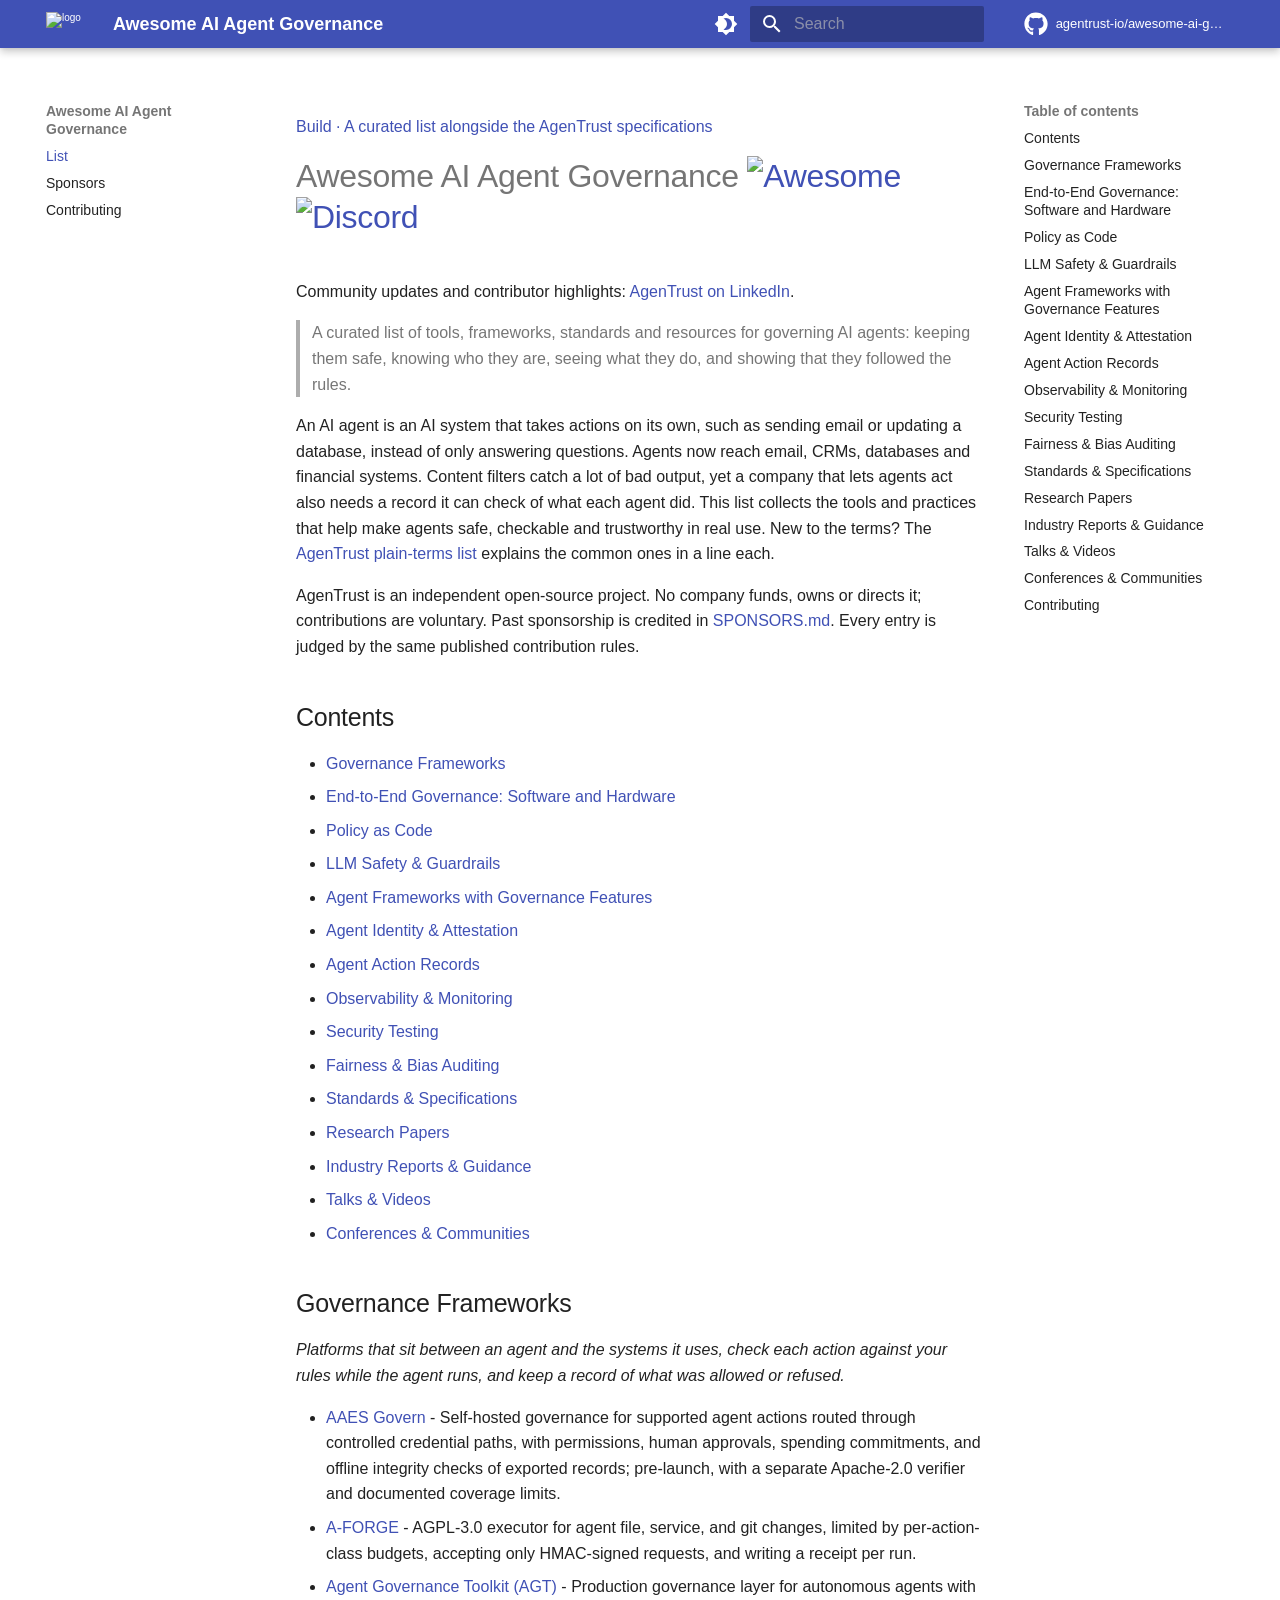
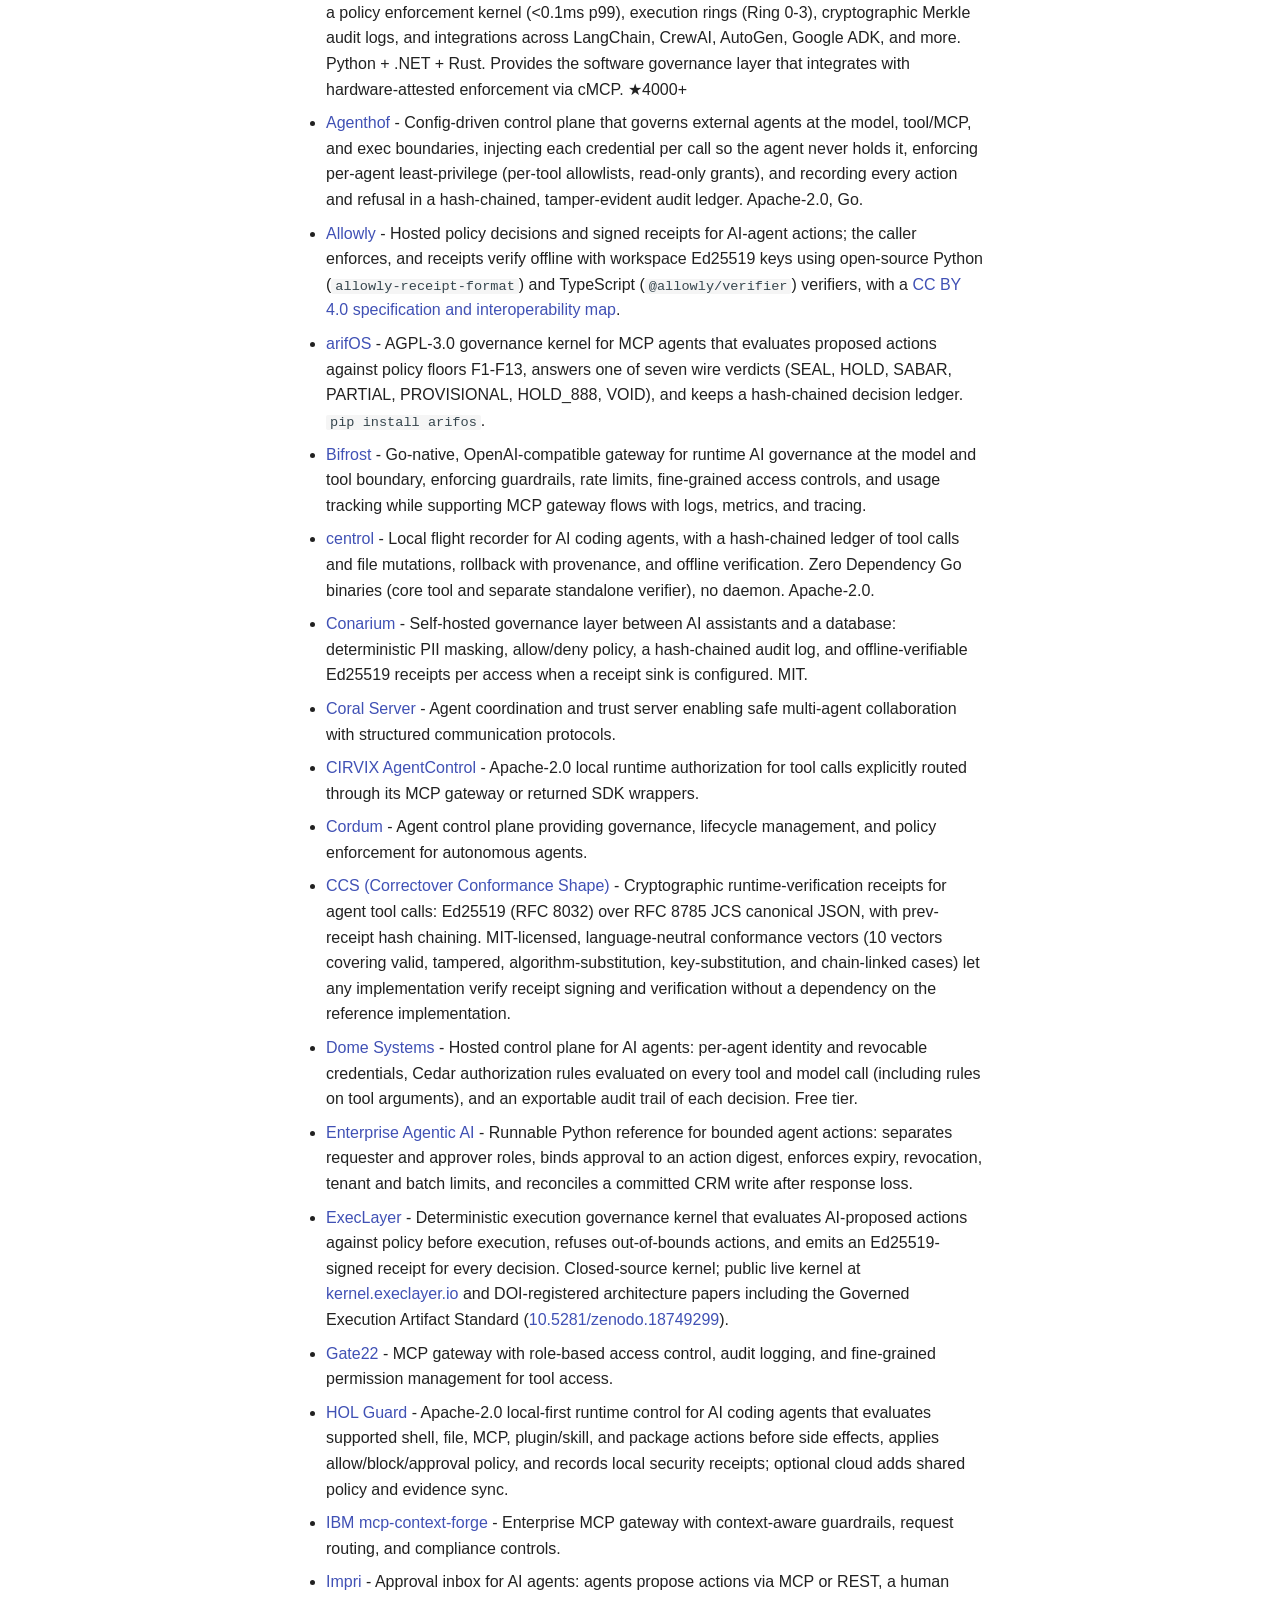
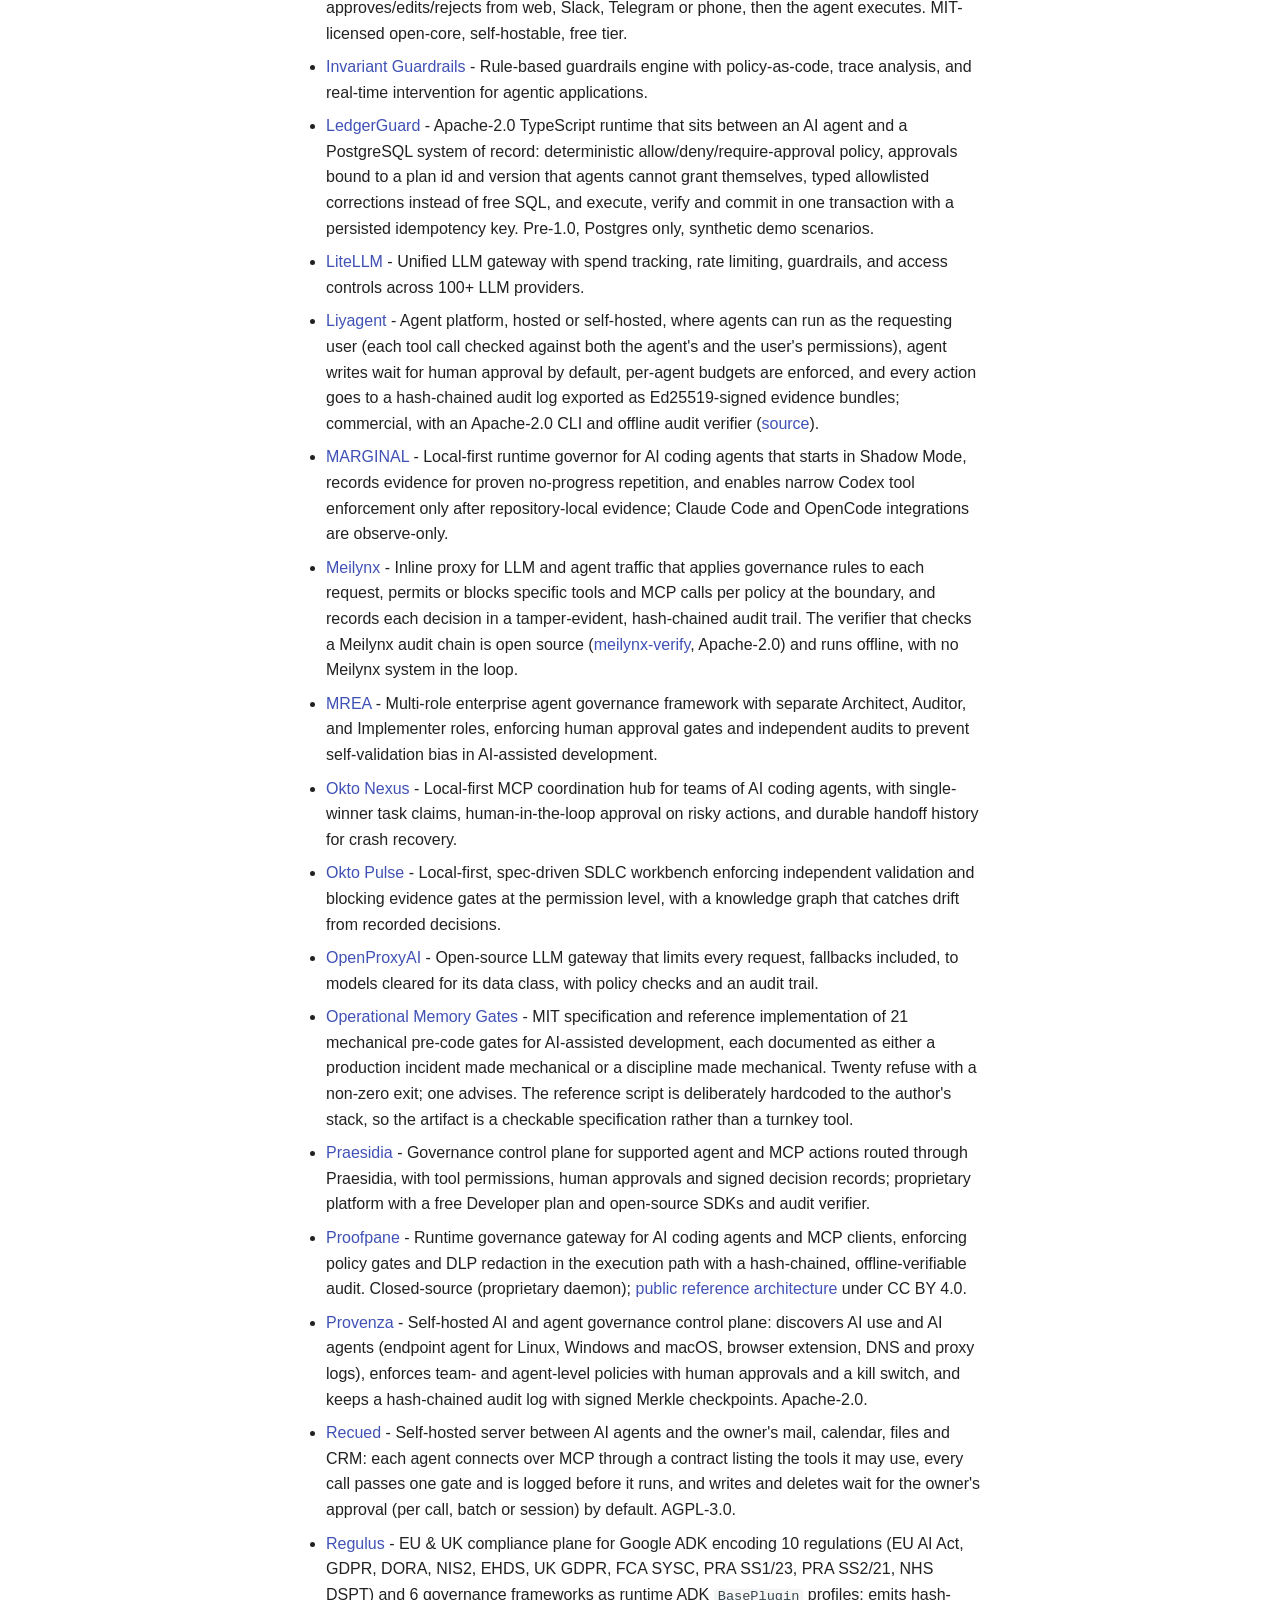
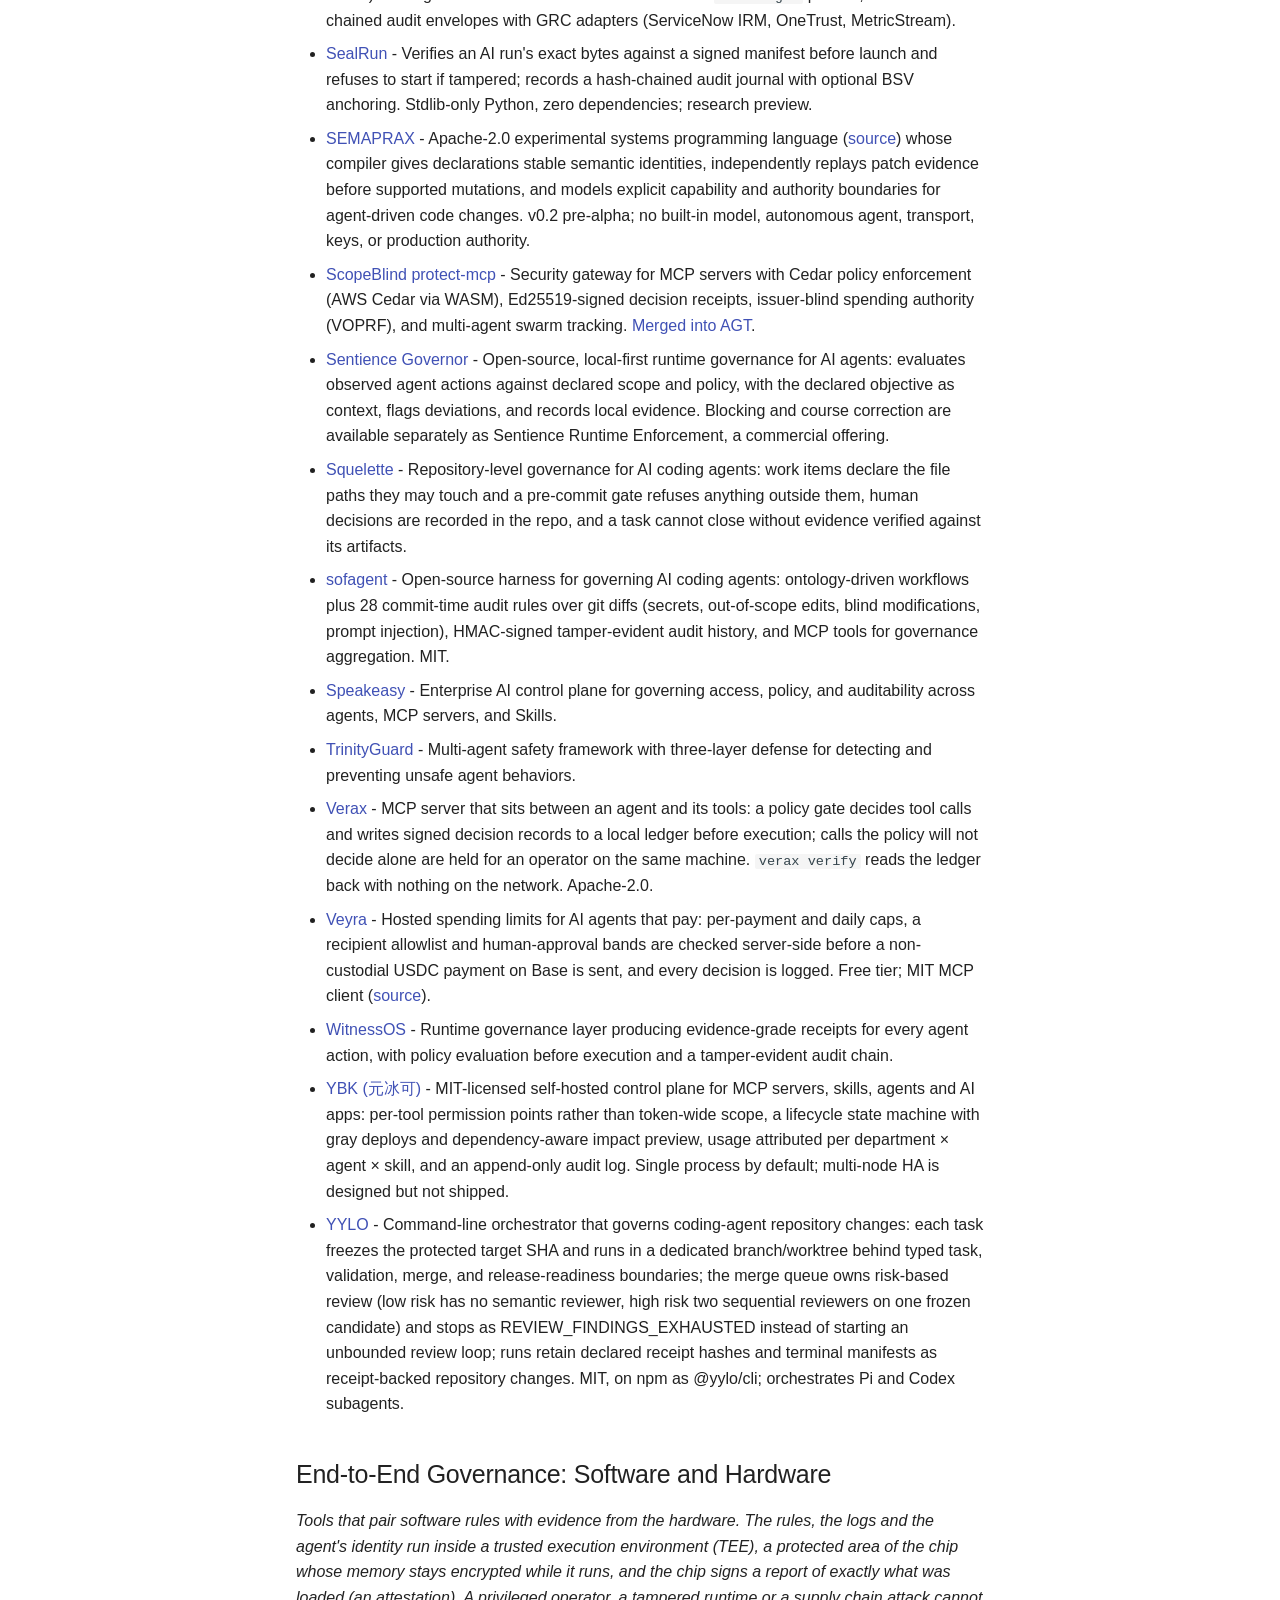
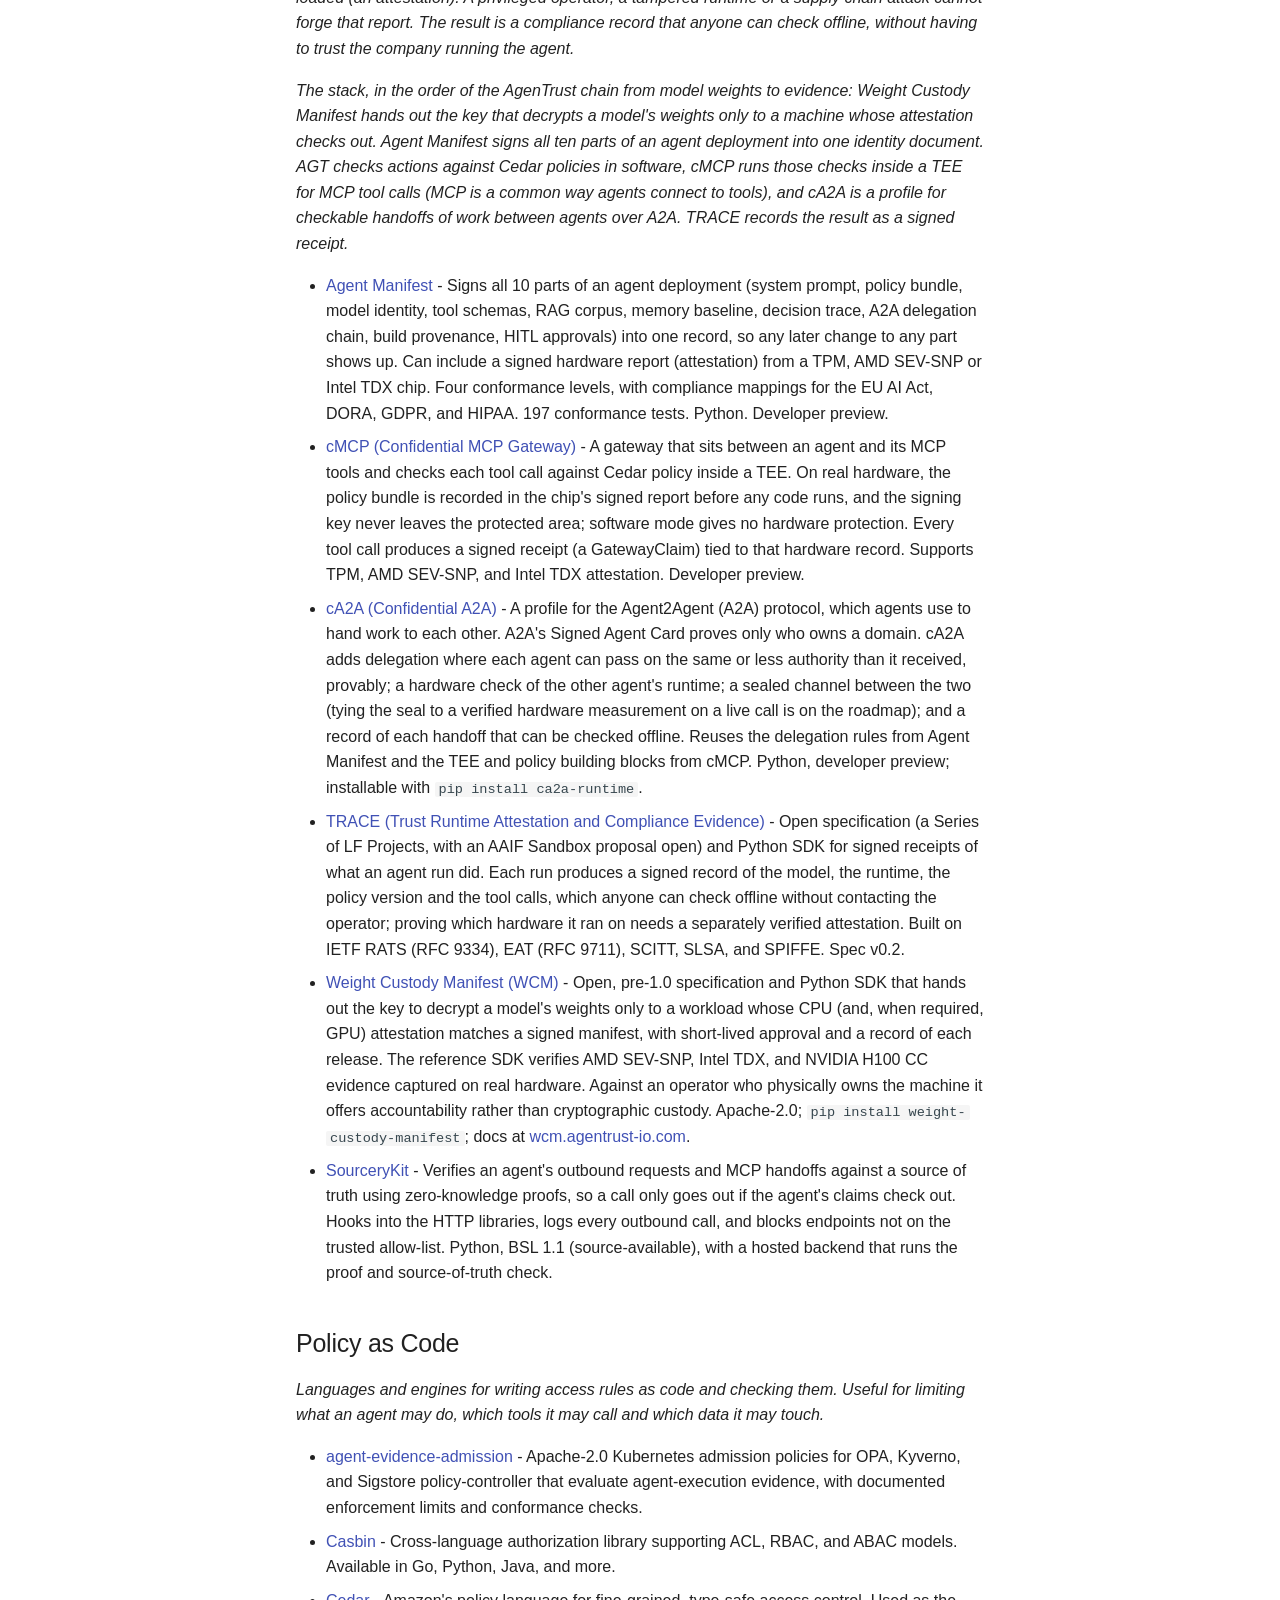
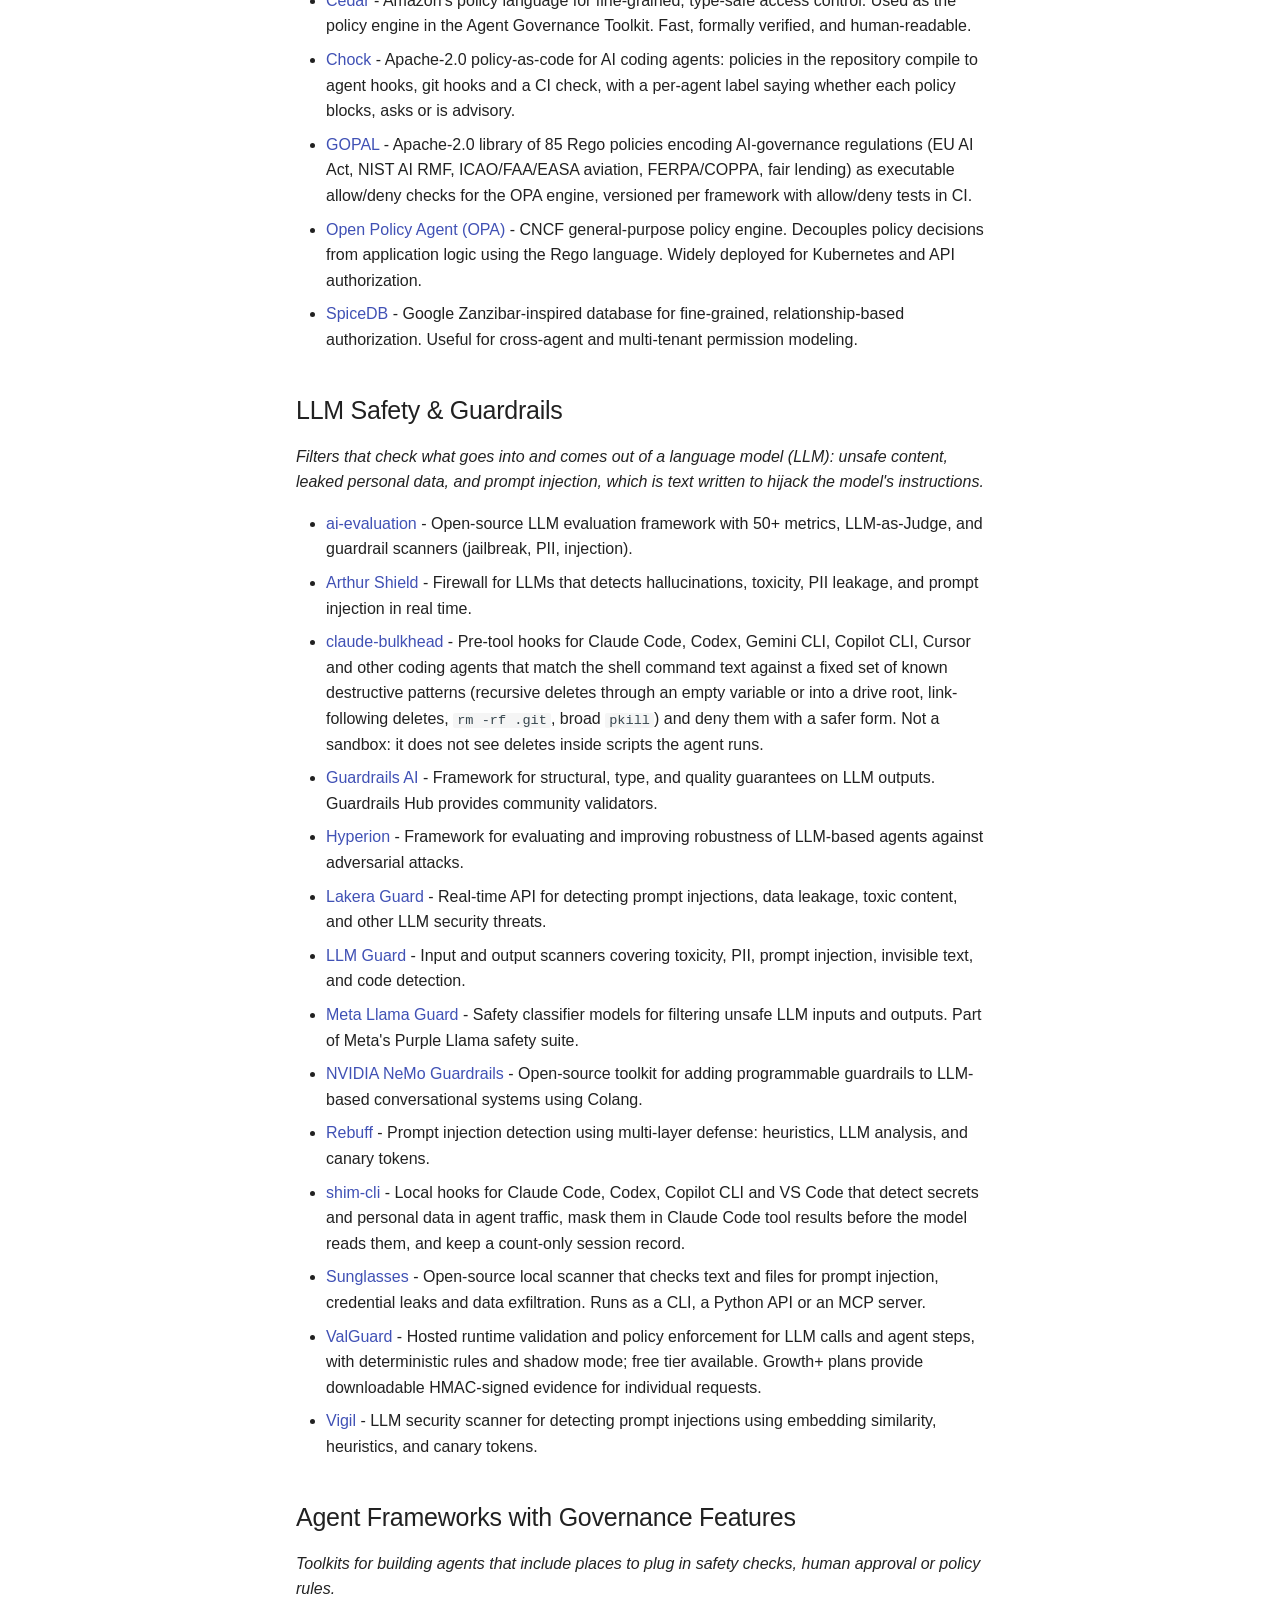
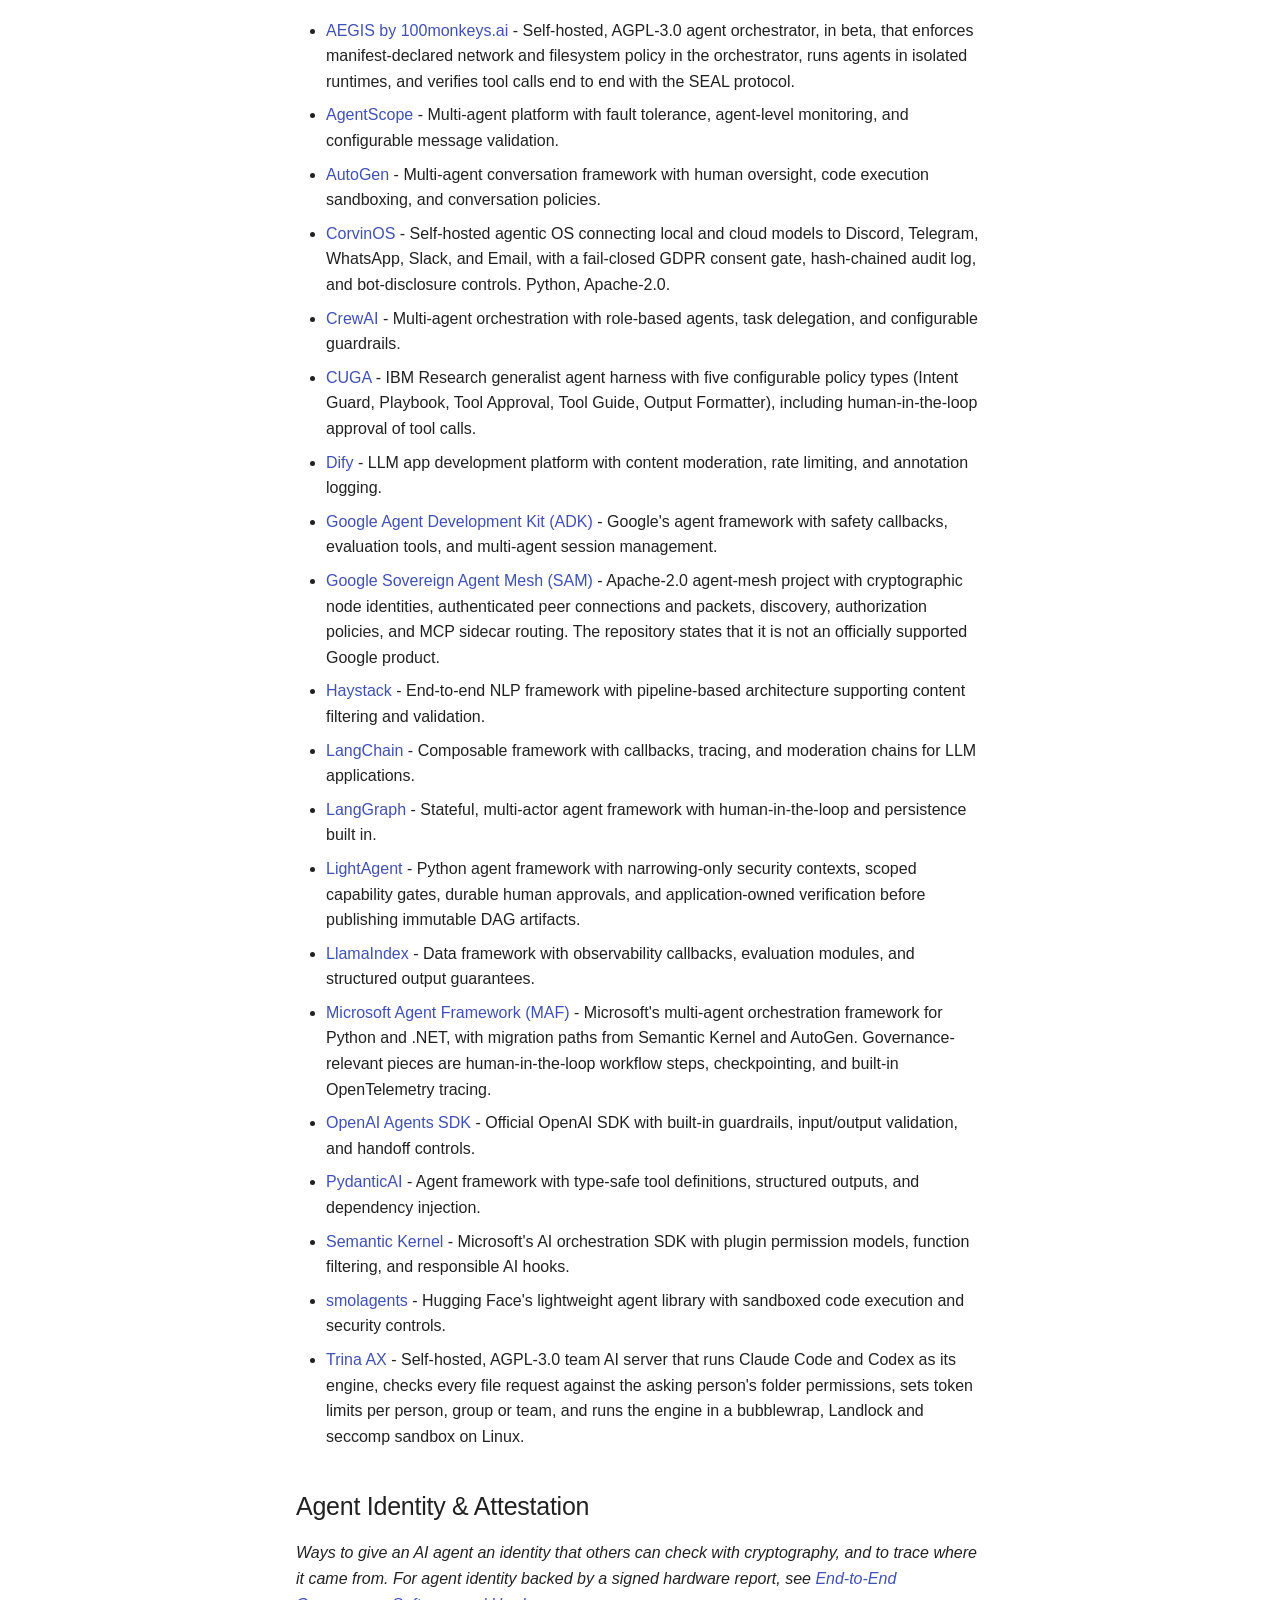
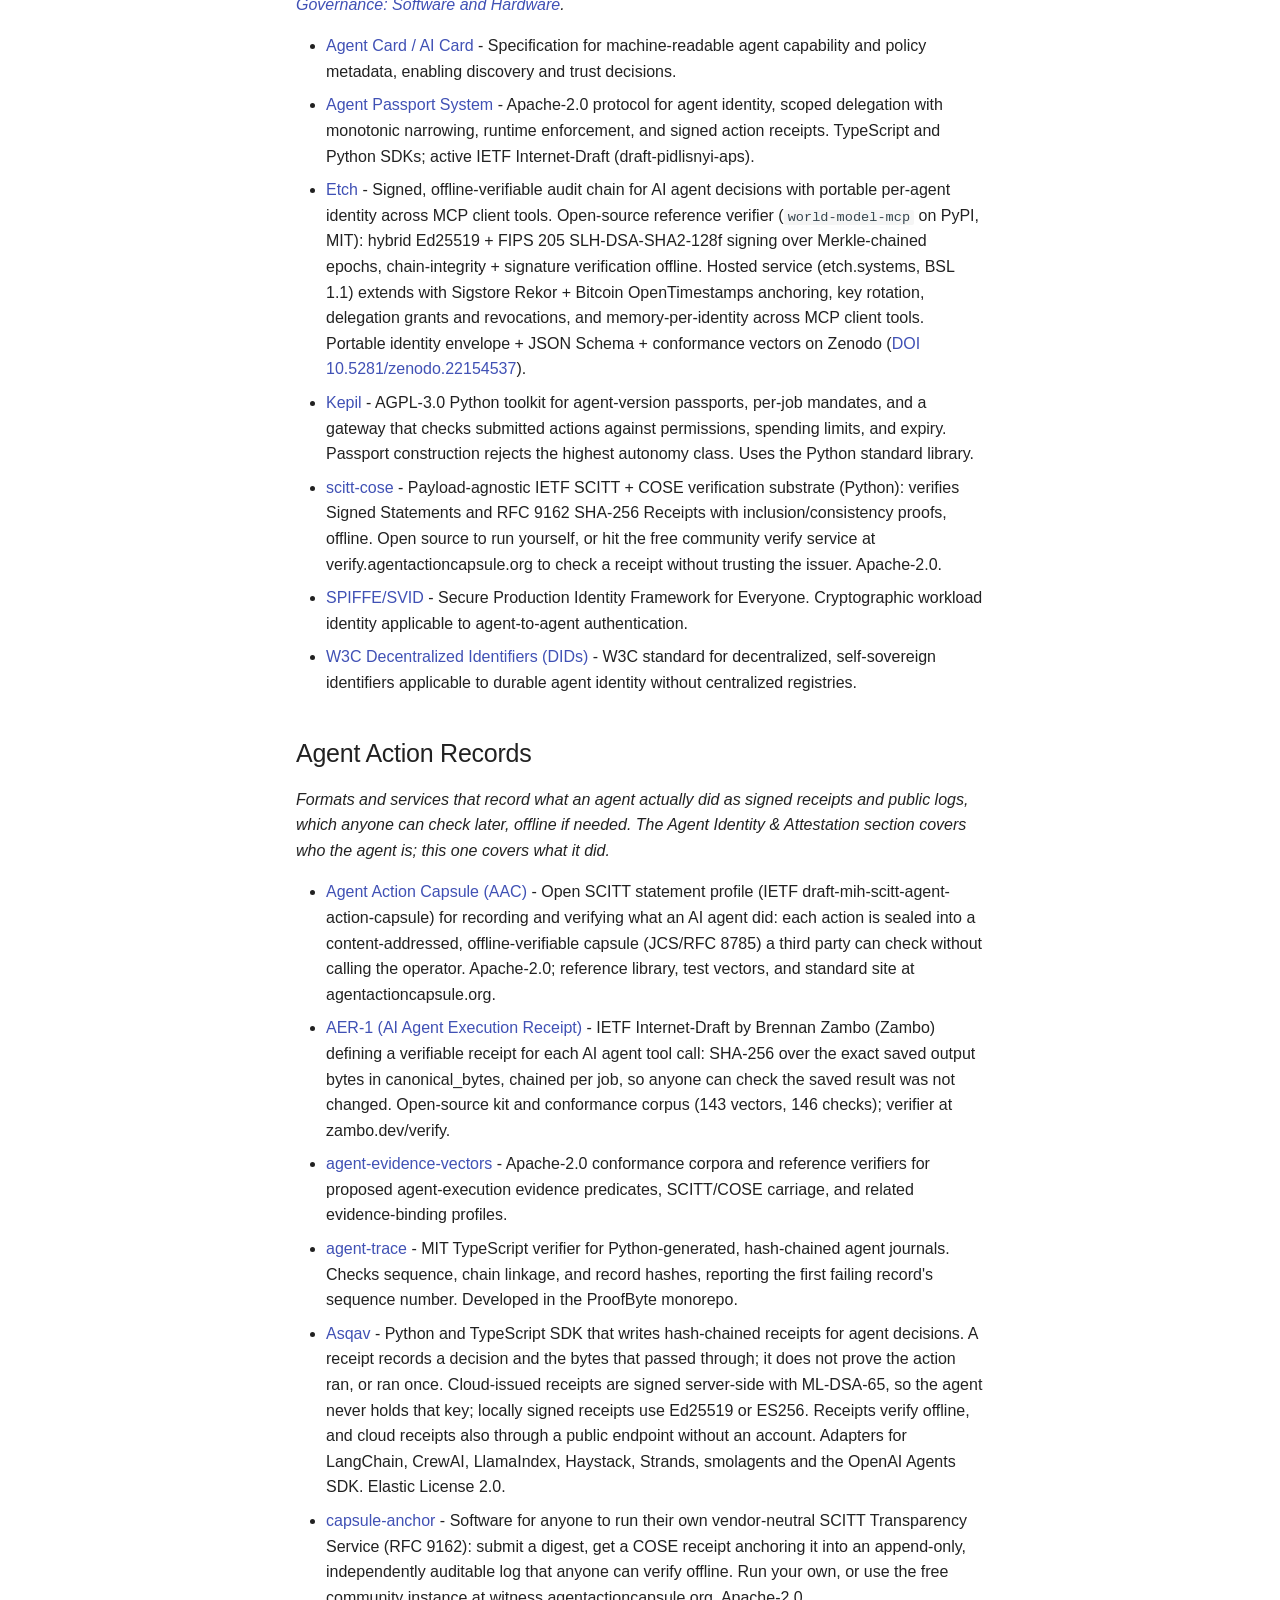
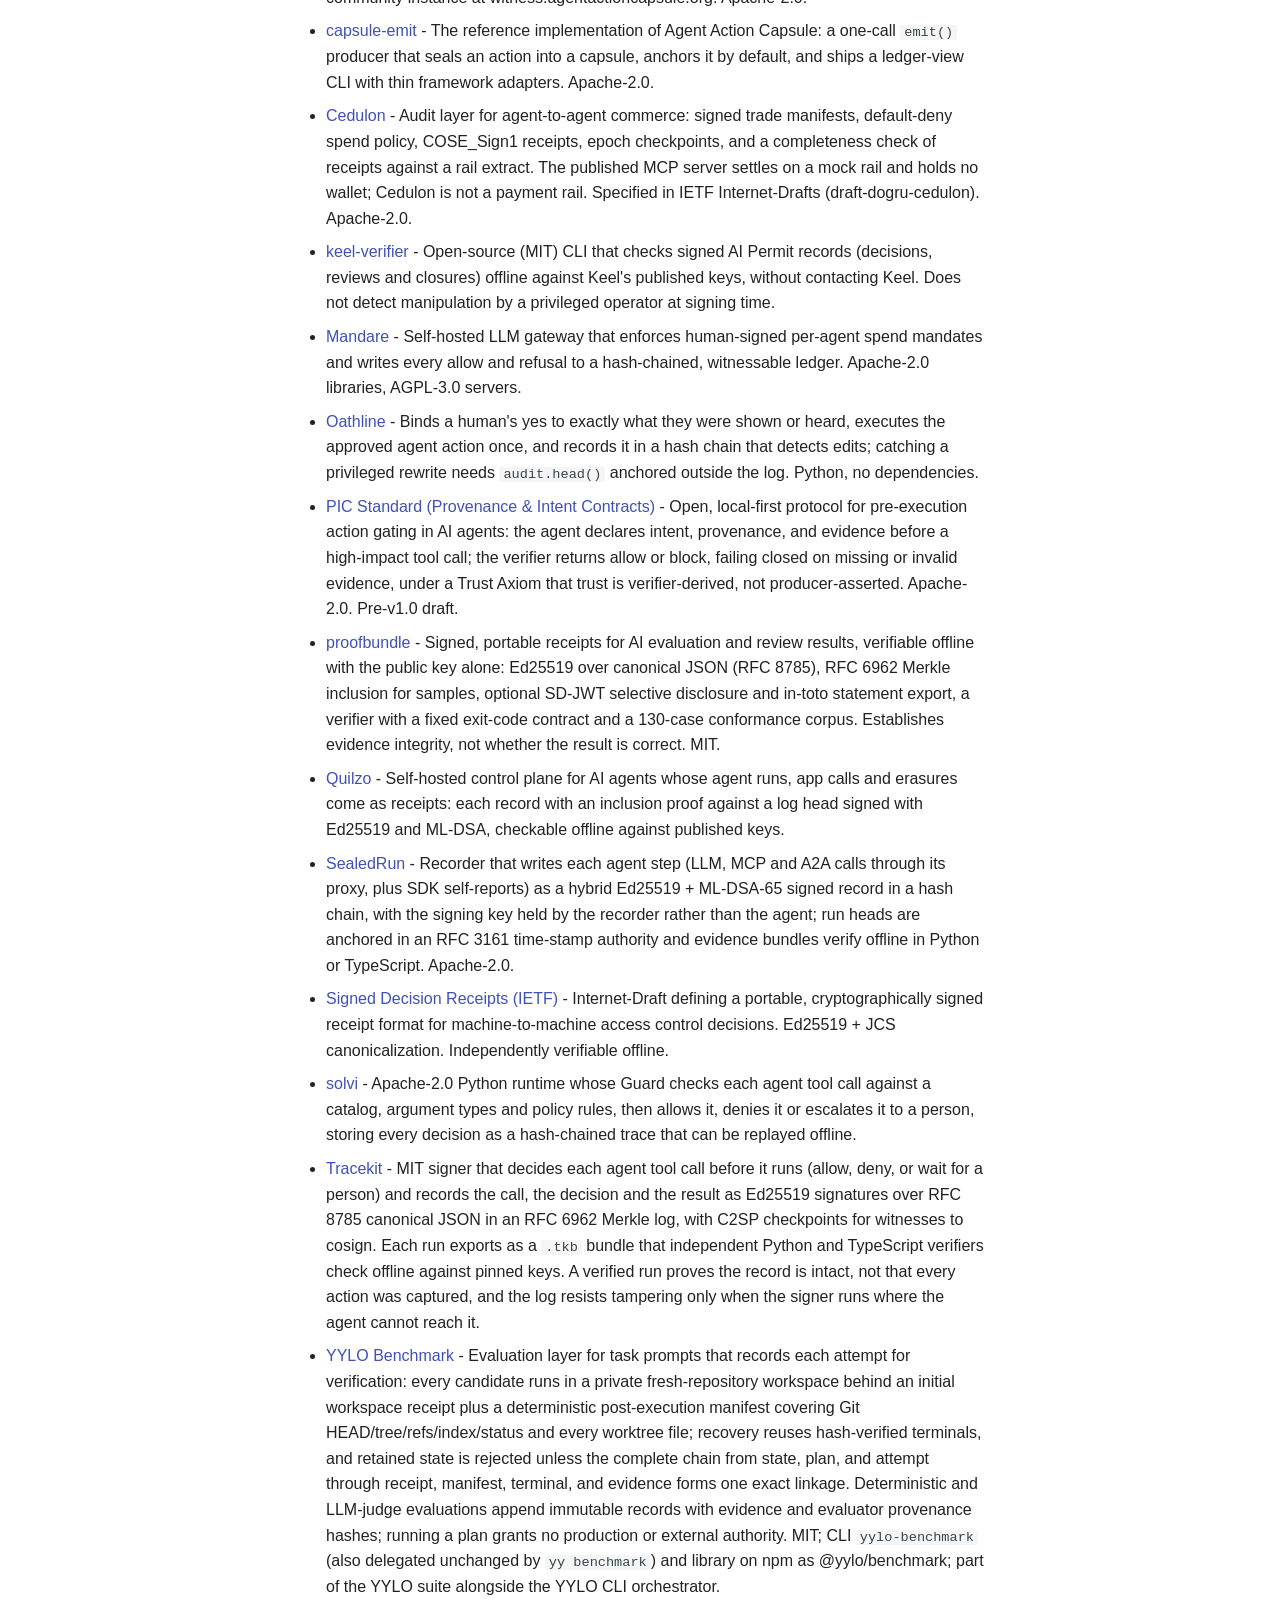
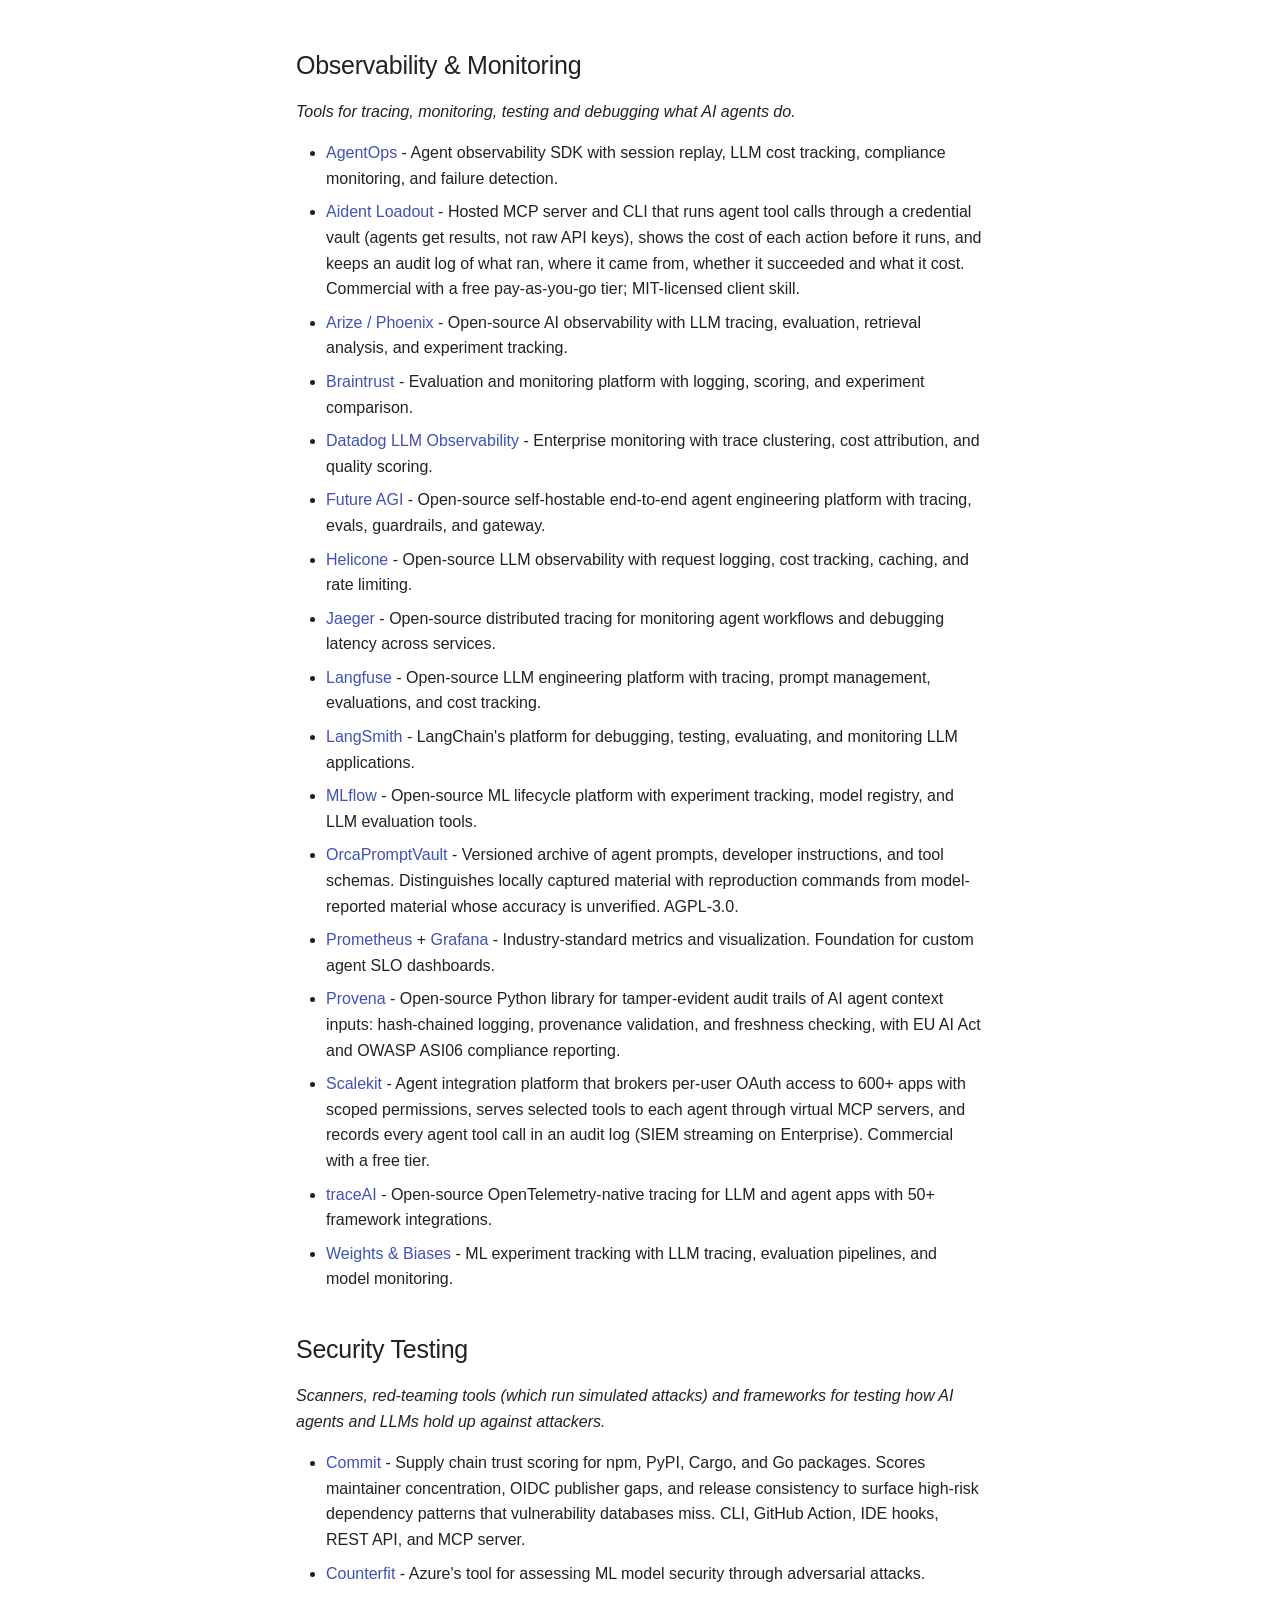
==== index.html @ ba8a417e "Deployed b0ea8aa with MkDocs version: 1.6.1" ====
<!doctype html><html lang=en class=no-js> <head><meta charset=utf-8><meta name=viewport content="width=device-width,initial-scale=1"><meta name=description content="A curated list of tools, frameworks, standards, and resources for governing autonomous AI agents"><link href=https://governance.agentrust-io.com/ rel=canonical><link href=SPONSORS/ rel=next><link rel=icon href=docs/assets/icon.svg><meta name=generator content="mkdocs-1.6.1, mkdocs-material-9.8.2"><title>Awesome AI Agent Governance</title><link rel=stylesheet href=assets/stylesheets/main.57a0d79d.min.css><link rel=stylesheet href=assets/stylesheets/palette.fb2fffe2.min.css><link rel=stylesheet href="https://agentrust-io.com/design-system.css?v=22"><script>__md_scope=new URL(".",location),__md_hash=e=>[...e].reduce(((e,_)=>(e<<5)-e+_.charCodeAt(0)),0),__md_get=(e,_=localStorage,t=__md_scope)=>JSON.parse(_.getItem(t.pathname+"."+e)),__md_set=(e,_,t=localStorage,a=__md_scope)=>{try{t.setItem(a.pathname+"."+e,JSON.stringify(_))}catch(e){}}</script><meta property=og:type content=website><meta property=og:site_name content=AgenTrust><meta property=og:title content="Awesome AI Agent Governance"><meta property=og:description content="A curated list of tools, frameworks, standards, and resources for governing autonomous AI agents"><meta content=https://governance.agentrust-io.com/ property=og:url><meta property=og:image content=https://governance.agentrust-io.com/docs/assets/og.png><meta property=og:image:width content=1200><meta property=og:image:height content=630><meta property=og:image:alt content="Awesome AI Agent Governance: a curated list"><meta property=og:locale content=en_US><meta name=twitter:card content=summary_large_image><meta name=twitter:title content="Awesome AI Agent Governance"><meta name=twitter:description content="A curated list of tools, frameworks, standards, and resources for governing autonomous AI agents"><meta name=twitter:image content=https://governance.agentrust-io.com/docs/assets/og.png><script type=application/ld+json>
  {
    "@context": "https://schema.org",
    "@graph": [
      {
        "@type": "Organization",
        "@id": "https://agentrust-io.com/#organization",
        "name": "AgenTrust",
        "url": "https://agentrust-io.com/",
        "sameAs": [
          "https://github.com/agentrust-io",
          "https://trace.agentrust-io.com",
          "https://manifest.agentrust-io.com",
          "https://cmcp.agentrust-io.com",
          "https://ca2a.agentrust-io.com",
          "https://wcm.agentrust-io.com",
          "https://tests.agentrust-io.com",
          "https://governance.agentrust-io.com"
        ]
      },
      {
        "@type": "WebSite",
        "@id": "https://governance.agentrust-io.com/#website",
        "name": "Awesome AI Agent Governance",
        "url": "https://governance.agentrust-io.com/",
        "publisher": { "@id": "https://agentrust-io.com/#organization" }
      },
      {"@type": "CollectionPage",
        "@id": "https://governance.agentrust-io.com/#page",
        "url": "https://governance.agentrust-io.com/",
        "name": "Awesome AI Agent Governance",
        "headline": "Awesome AI Agent Governance",
        "description": "A curated list of tools, frameworks, standards, and resources for governing autonomous AI agents",
        "inLanguage": "en",
        "isPartOf": { "@id": "https://governance.agentrust-io.com/#website" },
        "publisher": { "@id": "https://agentrust-io.com/#organization" }
      }
    ]
  }
  </script></head> <body dir=ltr data-md-color-scheme=default data-md-color-primary=custom data-md-color-accent=custom> <input class=md-toggle data-md-toggle=drawer type=checkbox id=__drawer autocomplete=off> <input class=md-toggle data-md-toggle=search type=checkbox id=__search autocomplete=off> <label class=md-overlay for=__drawer></label> <div data-md-component=skip> <a href=#awesome-ai-agent-governance class=md-skip> Skip to content </a> </div> <div data-md-component=announce> </div> <header class="md-header md-header--shadow" data-md-component=header> <nav class="md-header__inner md-grid" aria-label=Header> <a href=. title="Awesome AI Agent Governance" class="md-header__button md-logo" aria-label="Awesome AI Agent Governance" data-md-component=logo> <img src=docs/assets/icon.svg alt=logo> </a> <label class="md-header__button md-icon" for=__drawer> <svg xmlns=http://www.w3.org/2000/svg viewbox="0 0 24 24"><path d="M3 6h18v2H3zm0 5h18v2H3zm0 5h18v2H3z"/></svg> </label> <div class=md-header__title data-md-component=header-title> <div class=md-header__ellipsis> <div class=md-header__topic> <span class=md-ellipsis> Awesome AI Agent Governance </span> </div> <div class=md-header__topic data-md-component=header-topic> <span class=md-ellipsis> List </span> </div> </div> </div> <form class=md-header__option data-md-component=palette> <input class=md-option data-md-color-media data-md-color-scheme=default data-md-color-primary=custom data-md-color-accent=custom aria-label="Switch to dark mode" type=radio name=__palette id=__palette_0> <label class="md-header__button md-icon" title="Switch to dark mode" for=__palette_1 hidden> <svg xmlns=http://www.w3.org/2000/svg viewbox="0 0 24 24"><path d="M12 18c-.89 0-1.74-.2-2.5-.55C11.56 16.5 13 14.42 13 12s-1.44-4.5-3.5-5.45C10.26 6.2 11.11 6 12 6a6 6 0 0 1 6 6 6 6 0 0 1-6 6m8-9.31V4h-4.69L12 .69 8.69 4H4v4.69L.69 12 4 15.31V20h4.69L12 23.31 15.31 20H20v-4.69L23.31 12z"/></svg> </label> <input class=md-option data-md-color-media data-md-color-scheme=slate data-md-color-primary=custom data-md-color-accent=custom aria-label="Switch to light mode" type=radio name=__palette id=__palette_1> <label class="md-header__button md-icon" title="Switch to light mode" for=__palette_0 hidden> <svg xmlns=http://www.w3.org/2000/svg viewbox="0 0 24 24"><path d="M12 8a4 4 0 0 0-4 4 4 4 0 0 0 4 4 4 4 0 0 0 4-4 4 4 0 0 0-4-4m0 10a6 6 0 0 1-6-6 6 6 0 0 1 6-6 6 6 0 0 1 6 6 6 6 0 0 1-6 6m8-9.31V4h-4.69L12 .69 8.69 4H4v4.69L.69 12 4 15.31V20h4.69L12 23.31 15.31 20H20v-4.69L23.31 12z"/></svg> </label> </form> <script>var palette=__md_get("__palette");if(palette&&palette.color){if("(prefers-color-scheme)"===palette.color.media){var media=matchMedia("(prefers-color-scheme: light)"),input=document.querySelector(media.matches?"[data-md-color-media='(prefers-color-scheme: light)']":"[data-md-color-media='(prefers-color-scheme: dark)']");palette.color.media=input.getAttribute("data-md-color-media"),palette.color.scheme=input.getAttribute("data-md-color-scheme"),palette.color.primary=input.getAttribute("data-md-color-primary"),palette.color.accent=input.getAttribute("data-md-color-accent")}for(var[key,value]of Object.entries(palette.color))document.body.setAttribute("data-md-color-"+key,value)}</script> <label class="md-header__button md-icon" for=__search> <svg xmlns=http://www.w3.org/2000/svg viewbox="0 0 24 24"><path d="M9.5 3A6.5 6.5 0 0 1 16 9.5c0 1.61-.59 3.09-1.56 4.23l.27.27h.79l5 5-1.5 1.5-5-5v-.79l-.27-.27A6.52 6.52 0 0 1 9.5 16 6.5 6.5 0 0 1 3 9.5 6.5 6.5 0 0 1 9.5 3m0 2C7 5 5 7 5 9.5S7 14 9.5 14 14 12 14 9.5 12 5 9.5 5"/></svg> </label> <div class=md-search data-md-component=search role=dialog> <label class=md-search__overlay for=__search></label> <div class=md-search__inner role=search> <form class=md-search__form name=search> <input type=text class=md-search__input name=query aria-label=Search placeholder=Search autocapitalize=off autocorrect=off autocomplete=off spellcheck=false data-md-component=search-query required> <label class="md-search__icon md-icon" for=__search> <svg xmlns=http://www.w3.org/2000/svg viewbox="0 0 24 24"><path d="M9.5 3A6.5 6.5 0 0 1 16 9.5c0 1.61-.59 3.09-1.56 4.23l.27.27h.79l5 5-1.5 1.5-5-5v-.79l-.27-.27A6.52 6.52 0 0 1 9.5 16 6.5 6.5 0 0 1 3 9.5 6.5 6.5 0 0 1 9.5 3m0 2C7 5 5 7 5 9.5S7 14 9.5 14 14 12 14 9.5 12 5 9.5 5"/></svg> <svg xmlns=http://www.w3.org/2000/svg viewbox="0 0 24 24"><path d="M20 11v2H8l5.5 5.5-1.42 1.42L4.16 12l7.92-7.92L13.5 5.5 8 11z"/></svg> </label> <nav class=md-search__options aria-label=Search> <button type=reset class="md-search__icon md-icon" title=Clear aria-label=Clear tabindex=-1> <svg xmlns=http://www.w3.org/2000/svg viewbox="0 0 24 24"><path d="M19 6.41 17.59 5 12 10.59 6.41 5 5 6.41 10.59 12 5 17.59 6.41 19 12 13.41 17.59 19 19 17.59 13.41 12z"/></svg> </button> </nav> <div class=md-search__suggest data-md-component=search-suggest></div> </form> <div class=md-search__output> <div class=md-search__scrollwrap tabindex=0 data-md-scrollfix> <div class=md-search-result data-md-component=search-result> <div class=md-search-result__meta> Initializing search </div> <ol class=md-search-result__list role=presentation></ol> </div> </div> </div> </div> </div> <div class=md-header__source> <a href=https://github.com/agentrust-io/awesome-ai-governance title="Go to repository" class=md-source data-md-component=source> <div class="md-source__icon md-icon"> <svg xmlns=http://www.w3.org/2000/svg viewbox="0 0 512 512"><!-- Font Awesome Free 7.1.0 by @fontawesome - https://fontawesome.com License - https://fontawesome.com/license/free (Icons: CC BY 4.0, Fonts: SIL OFL 1.1, Code: MIT License) Copyright 2025 Fonticons, Inc.--><path d="M173.9 397.4c0 2-2.3 3.6-5.2 3.6-3.3.3-5.6-1.3-5.6-3.6 0-2 2.3-3.6 5.2-3.6 3-.3 5.6 1.3 5.6 3.6m-31.1-4.5c-.7 2 1.3 4.3 4.3 4.9 2.6 1 5.6 0 6.2-2s-1.3-4.3-4.3-5.2c-2.6-.7-5.5.3-6.2 2.3m44.2-1.7c-2.9.7-4.9 2.6-4.6 4.9.3 2 2.9 3.3 5.9 2.6 2.9-.7 4.9-2.6 4.6-4.6-.3-1.9-3-3.2-5.9-2.9M252.8 8C114.1 8 8 113.3 8 252c0 110.9 69.8 205.8 169.5 239.2 12.8 2.3 17.3-5.6 17.3-12.1 0-6.2-.3-40.4-.3-61.4 0 0-70 15-84.7-29.8 0 0-11.4-29.1-27.8-36.6 0 0-22.9-15.7 1.6-15.4 0 0 24.9 2 38.6 25.8 21.9 38.6 58.6 27.5 72.9 20.9 2.3-16 8.8-27.1 16-33.7-55.9-6.2-112.3-14.3-112.3-110.5 0-27.5 7.6-41.3 23.6-58.9-2.6-6.5-11.1-33.3 2.6-67.9 20.9-6.5 69 27 69 27 20-5.6 41.5-8.5 62.8-8.5s42.8 2.9 62.8 8.5c0 0 48.1-33.6 69-27 13.7 34.7 5.2 61.4 2.6 67.9 16 17.7 25.8 31.5 25.8 58.9 0 96.5-58.9 104.2-114.8 110.5 9.2 7.9 17 22.9 17 46.4 0 33.7-.3 75.4-.3 83.6 0 6.5 4.6 14.4 17.3 12.1C436.2 457.8 504 362.9 504 252 504 113.3 391.5 8 252.8 8M105.2 352.9c-1.3 1-1 3.3.7 5.2 1.6 1.6 3.9 2.3 5.2 1 1.3-1 1-3.3-.7-5.2-1.6-1.6-3.9-2.3-5.2-1m-10.8-8.1c-.7 1.3.3 2.9 2.3 3.9 1.6 1 3.6.7 4.3-.7.7-1.3-.3-2.9-2.3-3.9-2-.6-3.6-.3-4.3.7m32.4 35.6c-1.6 1.3-1 4.3 1.3 6.2 2.3 2.3 5.2 2.6 6.5 1 1.3-1.3.7-4.3-1.3-6.2-2.2-2.3-5.2-2.6-6.5-1m-11.4-14.7c-1.6 1-1.6 3.6 0 5.9s4.3 3.3 5.6 2.3c1.6-1.3 1.6-3.9 0-6.2-1.4-2.3-4-3.3-5.6-2"/></svg> </div> <div class=md-source__repository> agentrust-io/awesome-ai-governance </div> </a> </div> </nav> </header> <div class=md-container data-md-component=container> <main class=md-main data-md-component=main> <div class="md-main__inner md-grid"> <div class="md-sidebar md-sidebar--primary" data-md-component=sidebar data-md-type=navigation> <div class=md-sidebar__scrollwrap> <div class=md-sidebar__inner> <nav class="md-nav md-nav--primary" aria-label=Navigation data-md-level=0> <label class=md-nav__title for=__drawer> <a href=. title="Awesome AI Agent Governance" class="md-nav__button md-logo" aria-label="Awesome AI Agent Governance" data-md-component=logo> <img src=docs/assets/icon.svg alt=logo> </a> Awesome AI Agent Governance </label> <div class=md-nav__source> <a href=https://github.com/agentrust-io/awesome-ai-governance title="Go to repository" class=md-source data-md-component=source> <div class="md-source__icon md-icon"> <svg xmlns=http://www.w3.org/2000/svg viewbox="0 0 512 512"><!-- Font Awesome Free 7.1.0 by @fontawesome - https://fontawesome.com License - https://fontawesome.com/license/free (Icons: CC BY 4.0, Fonts: SIL OFL 1.1, Code: MIT License) Copyright 2025 Fonticons, Inc.--><path d="M173.9 397.4c0 2-2.3 3.6-5.2 3.6-3.3.3-5.6-1.3-5.6-3.6 0-2 2.3-3.6 5.2-3.6 3-.3 5.6 1.3 5.6 3.6m-31.1-4.5c-.7 2 1.3 4.3 4.3 4.9 2.6 1 5.6 0 6.2-2s-1.3-4.3-4.3-5.2c-2.6-.7-5.5.3-6.2 2.3m44.2-1.7c-2.9.7-4.9 2.6-4.6 4.9.3 2 2.9 3.3 5.9 2.6 2.9-.7 4.9-2.6 4.6-4.6-.3-1.9-3-3.2-5.9-2.9M252.8 8C114.1 8 8 113.3 8 252c0 110.9 69.8 205.8 169.5 239.2 12.8 2.3 17.3-5.6 17.3-12.1 0-6.2-.3-40.4-.3-61.4 0 0-70 15-84.7-29.8 0 0-11.4-29.1-27.8-36.6 0 0-22.9-15.7 1.6-15.4 0 0 24.9 2 38.6 25.8 21.9 38.6 58.6 27.5 72.9 20.9 2.3-16 8.8-27.1 16-33.7-55.9-6.2-112.3-14.3-112.3-110.5 0-27.5 7.6-41.3 23.6-58.9-2.6-6.5-11.1-33.3 2.6-67.9 20.9-6.5 69 27 69 27 20-5.6 41.5-8.5 62.8-8.5s42.8 2.9 62.8 8.5c0 0 48.1-33.6 69-27 13.7 34.7 5.2 61.4 2.6 67.9 16 17.7 25.8 31.5 25.8 58.9 0 96.5-58.9 104.2-114.8 110.5 9.2 7.9 17 22.9 17 46.4 0 33.7-.3 75.4-.3 83.6 0 6.5 4.6 14.4 17.3 12.1C436.2 457.8 504 362.9 504 252 504 113.3 391.5 8 252.8 8M105.2 352.9c-1.3 1-1 3.3.7 5.2 1.6 1.6 3.9 2.3 5.2 1 1.3-1 1-3.3-.7-5.2-1.6-1.6-3.9-2.3-5.2-1m-10.8-8.1c-.7 1.3.3 2.9 2.3 3.9 1.6 1 3.6.7 4.3-.7.7-1.3-.3-2.9-2.3-3.9-2-.6-3.6-.3-4.3.7m32.4 35.6c-1.6 1.3-1 4.3 1.3 6.2 2.3 2.3 5.2 2.6 6.5 1 1.3-1.3.7-4.3-1.3-6.2-2.2-2.3-5.2-2.6-6.5-1m-11.4-14.7c-1.6 1-1.6 3.6 0 5.9s4.3 3.3 5.6 2.3c1.6-1.3 1.6-3.9 0-6.2-1.4-2.3-4-3.3-5.6-2"/></svg> </div> <div class=md-source__repository> agentrust-io/awesome-ai-governance </div> </a> </div> <ul class=md-nav__list data-md-scrollfix> <li class="md-nav__item md-nav__item--active"> <input class="md-nav__toggle md-toggle" type=checkbox id=__toc> <label class="md-nav__link md-nav__link--active" for=__toc> <span class=md-ellipsis> List </span> <span class="md-nav__icon md-icon"></span> </label> <a href=. class="md-nav__link md-nav__link--active"> <span class=md-ellipsis> List </span> </a> <nav class="md-nav md-nav--secondary" aria-label="Table of contents"> <label class=md-nav__title for=__toc> <span class="md-nav__icon md-icon"></span> Table of contents </label> <ul class=md-nav__list data-md-component=toc data-md-scrollfix> <li class=md-nav__item> <a href=#contents class=md-nav__link> <span class=md-ellipsis> Contents </span> </a> </li> <li class=md-nav__item> <a href=#governance-frameworks class=md-nav__link> <span class=md-ellipsis> Governance Frameworks </span> </a> </li> <li class=md-nav__item> <a href=#end-to-end-governance-software-and-hardware class=md-nav__link> <span class=md-ellipsis> End-to-End Governance: Software and Hardware </span> </a> </li> <li class=md-nav__item> <a href=#policy-as-code class=md-nav__link> <span class=md-ellipsis> Policy as Code </span> </a> </li> <li class=md-nav__item> <a href=#llm-safety-guardrails class=md-nav__link> <span class=md-ellipsis> LLM Safety &amp; Guardrails </span> </a> </li> <li class=md-nav__item> <a href=#agent-frameworks-with-governance-features class=md-nav__link> <span class=md-ellipsis> Agent Frameworks with Governance Features </span> </a> </li> <li class=md-nav__item> <a href=#agent-identity-attestation class=md-nav__link> <span class=md-ellipsis> Agent Identity &amp; Attestation </span> </a> </li> <li class=md-nav__item> <a href=#agent-action-records class=md-nav__link> <span class=md-ellipsis> Agent Action Records </span> </a> </li> <li class=md-nav__item> <a href=#observability-monitoring class=md-nav__link> <span class=md-ellipsis> Observability &amp; Monitoring </span> </a> </li> <li class=md-nav__item> <a href=#security-testing class=md-nav__link> <span class=md-ellipsis> Security Testing </span> </a> </li> <li class=md-nav__item> <a href=#fairness-bias-auditing class=md-nav__link> <span class=md-ellipsis> Fairness &amp; Bias Auditing </span> </a> </li> <li class=md-nav__item> <a href=#standards-specifications class=md-nav__link> <span class=md-ellipsis> Standards &amp; Specifications </span> </a> </li> <li class=md-nav__item> <a href=#research-papers class=md-nav__link> <span class=md-ellipsis> Research Papers </span> </a> </li> <li class=md-nav__item> <a href=#industry-reports-guidance class=md-nav__link> <span class=md-ellipsis> Industry Reports &amp; Guidance </span> </a> </li> <li class=md-nav__item> <a href=#talks-videos class=md-nav__link> <span class=md-ellipsis> Talks &amp; Videos </span> </a> </li> <li class=md-nav__item> <a href=#conferences-communities class=md-nav__link> <span class=md-ellipsis> Conferences &amp; Communities </span> </a> </li> <li class=md-nav__item> <a href=#contributing class=md-nav__link> <span class=md-ellipsis> Contributing </span> </a> </li> </ul> </nav> </li> <li class=md-nav__item> <a href=SPONSORS/ class=md-nav__link> <span class=md-ellipsis> Sponsors </span> </a> </li> <li class=md-nav__item> <a href=CONTRIBUTING/ class=md-nav__link> <span class=md-ellipsis> Contributing </span> </a> </li> </ul> </nav> </div> </div> </div> <div class="md-sidebar md-sidebar--secondary" data-md-component=sidebar data-md-type=toc> <div class=md-sidebar__scrollwrap> <div class=md-sidebar__inner> <nav class="md-nav md-nav--secondary" aria-label="Table of contents"> <label class=md-nav__title for=__toc> <span class="md-nav__icon md-icon"></span> Table of contents </label> <ul class=md-nav__list data-md-component=toc data-md-scrollfix> <li class=md-nav__item> <a href=#contents class=md-nav__link> <span class=md-ellipsis> Contents </span> </a> </li> <li class=md-nav__item> <a href=#governance-frameworks class=md-nav__link> <span class=md-ellipsis> Governance Frameworks </span> </a> </li> <li class=md-nav__item> <a href=#end-to-end-governance-software-and-hardware class=md-nav__link> <span class=md-ellipsis> End-to-End Governance: Software and Hardware </span> </a> </li> <li class=md-nav__item> <a href=#policy-as-code class=md-nav__link> <span class=md-ellipsis> Policy as Code </span> </a> </li> <li class=md-nav__item> <a href=#llm-safety-guardrails class=md-nav__link> <span class=md-ellipsis> LLM Safety &amp; Guardrails </span> </a> </li> <li class=md-nav__item> <a href=#agent-frameworks-with-governance-features class=md-nav__link> <span class=md-ellipsis> Agent Frameworks with Governance Features </span> </a> </li> <li class=md-nav__item> <a href=#agent-identity-attestation class=md-nav__link> <span class=md-ellipsis> Agent Identity &amp; Attestation </span> </a> </li> <li class=md-nav__item> <a href=#agent-action-records class=md-nav__link> <span class=md-ellipsis> Agent Action Records </span> </a> </li> <li class=md-nav__item> <a href=#observability-monitoring class=md-nav__link> <span class=md-ellipsis> Observability &amp; Monitoring </span> </a> </li> <li class=md-nav__item> <a href=#security-testing class=md-nav__link> <span class=md-ellipsis> Security Testing </span> </a> </li> <li class=md-nav__item> <a href=#fairness-bias-auditing class=md-nav__link> <span class=md-ellipsis> Fairness &amp; Bias Auditing </span> </a> </li> <li class=md-nav__item> <a href=#standards-specifications class=md-nav__link> <span class=md-ellipsis> Standards &amp; Specifications </span> </a> </li> <li class=md-nav__item> <a href=#research-papers class=md-nav__link> <span class=md-ellipsis> Research Papers </span> </a> </li> <li class=md-nav__item> <a href=#industry-reports-guidance class=md-nav__link> <span class=md-ellipsis> Industry Reports &amp; Guidance </span> </a> </li> <li class=md-nav__item> <a href=#talks-videos class=md-nav__link> <span class=md-ellipsis> Talks &amp; Videos </span> </a> </li> <li class=md-nav__item> <a href=#conferences-communities class=md-nav__link> <span class=md-ellipsis> Conferences &amp; Communities </span> </a> </li> <li class=md-nav__item> <a href=#contributing class=md-nav__link> <span class=md-ellipsis> Contributing </span> </a> </li> </ul> </nav> </div> </div> </div> <div class=md-content data-md-component=content> <article class="md-content__inner md-typeset"> <p><a href=https://agentrust-io.com/#chain>Build · A curated list alongside the AgenTrust specifications</a></p> <h1 id=awesome-ai-agent-governance>Awesome AI Agent Governance <a href=https://awesome.re><img alt=Awesome src=https://awesome.re/badge.svg></a> <a href=https://discord.gg/grgzFEHgkj><img alt=Discord src="https://img.shields.io/badge/Discord-Join-5865F2?logo=discord&logoColor=white&style=flat"></a><a class=headerlink href=#awesome-ai-agent-governance title="Permanent link">&para;</a></h1> <p>Community updates and contributor highlights: <a href=https://www.linkedin.com/company/agentrust-io/ >AgenTrust on LinkedIn</a>.</p> <blockquote> <p>A curated list of tools, frameworks, standards and resources for governing AI agents: keeping them safe, knowing who they are, seeing what they do, and showing that they followed the rules.</p> </blockquote> <p>An AI agent is an AI system that takes actions on its own, such as sending email or updating a database, instead of only answering questions. Agents now reach email, CRMs, databases and financial systems. Content filters catch a lot of bad output, yet a company that lets agents act also needs a record it can check of what each agent did. This list collects the tools and practices that help make agents safe, checkable and trustworthy in real use. New to the terms? The <a href=https://agentrust-io.com/#plain-terms>AgenTrust plain-terms list</a> explains the common ones in a line each.</p> <p>AgenTrust is an independent open-source project. No company funds, owns or directs it; contributions are voluntary. Past sponsorship is credited in <a href=SPONSORS/ >SPONSORS.md</a>. Every entry is judged by the same published contribution rules.</p> <h2 id=contents>Contents<a class=headerlink href=#contents title="Permanent link">&para;</a></h2> <ul> <li><a href=#governance-frameworks>Governance Frameworks</a></li> <li><a href=#end-to-end-governance-software-and-hardware>End-to-End Governance: Software and Hardware</a></li> <li><a href=#policy-as-code>Policy as Code</a></li> <li><a href=#llm-safety--guardrails>LLM Safety &amp; Guardrails</a></li> <li><a href=#agent-frameworks-with-governance-features>Agent Frameworks with Governance Features</a></li> <li><a href=#agent-identity--attestation>Agent Identity &amp; Attestation</a></li> <li><a href=#agent-action-records>Agent Action Records</a></li> <li><a href=#observability--monitoring>Observability &amp; Monitoring</a></li> <li><a href=#security-testing>Security Testing</a></li> <li><a href=#fairness--bias-auditing>Fairness &amp; Bias Auditing</a></li> <li><a href=#standards--specifications>Standards &amp; Specifications</a></li> <li><a href=#research-papers>Research Papers</a></li> <li><a href=#industry-reports--guidance>Industry Reports &amp; Guidance</a></li> <li><a href=#talks--videos>Talks &amp; Videos</a></li> <li><a href=#conferences--communities>Conferences &amp; Communities</a></li> </ul> <h2 id=governance-frameworks>Governance Frameworks<a class=headerlink href=#governance-frameworks title="Permanent link">&para;</a></h2> <p><em>Platforms that sit between an agent and the systems it uses, check each action against your rules while the agent runs, and keep a record of what was allowed or refused.</em></p> <ul> <li><a href=https://aaes.ai/products/govern.html>AAES Govern</a> - Self-hosted governance for supported agent actions routed through controlled credential paths, with permissions, human approvals, spending commitments, and offline integrity checks of exported records; pre-launch, with a separate Apache-2.0 verifier and documented coverage limits.</li> <li><a href=https://github.com/ariffazil/A-FORGE>A-FORGE</a> - AGPL-3.0 executor for agent file, service, and git changes, limited by per-action-class budgets, accepting only HMAC-signed requests, and writing a receipt per run.</li> <li><a href=https://github.com/microsoft/agent-governance-toolkit>Agent Governance Toolkit (AGT)</a> - Production governance layer for autonomous agents with a policy enforcement kernel (&lt;0.1ms p99), execution rings (Ring 0-3), cryptographic Merkle audit logs, and integrations across LangChain, CrewAI, AutoGen, Google ADK, and more. Python + .NET + Rust. Provides the software governance layer that integrates with hardware-attested enforcement via cMCP. ★4000+</li> <li><a href=https://github.com/agenthof/agenthof>Agenthof</a> - Config-driven control plane that governs external agents at the model, tool/MCP, and exec boundaries, injecting each credential per call so the agent never holds it, enforcing per-agent least-privilege (per-tool allowlists, read-only grants), and recording every action and refusal in a hash-chained, tamper-evident audit ledger. Apache-2.0, Go.</li> <li><a href=https://allowly.ai/ >Allowly</a> - Hosted policy decisions and signed receipts for AI-agent actions; the caller enforces, and receipts verify offline with workspace Ed25519 keys using open-source Python (<code>allowly-receipt-format</code>) and TypeScript (<code>@allowly/verifier</code>) verifiers, with a <a href=https://github.com/Allowly-AI/allowly-receipt-format/blob/main/INTEROP.md>CC BY 4.0 specification and interoperability map</a>.</li> <li><a href=https://github.com/ariffazil/arifOS>arifOS</a> - AGPL-3.0 governance kernel for MCP agents that evaluates proposed actions against policy floors F1-F13, answers one of seven wire verdicts (SEAL, HOLD, SABAR, PARTIAL, PROVISIONAL, HOLD_888, VOID), and keeps a hash-chained decision ledger. <code>pip install arifos</code>.</li> <li><a href=https://github.com/maximhq/bifrost>Bifrost</a> - Go-native, OpenAI-compatible gateway for runtime AI governance at the model and tool boundary, enforcing guardrails, rate limits, fine-grained access controls, and usage tracking while supporting MCP gateway flows with logs, metrics, and tracing.</li> <li><a href=https://github.com/baitelmal/centrol>centrol</a> - Local flight recorder for AI coding agents, with a hash-chained ledger of tool calls and file mutations, rollback with provenance, and offline verification. Zero Dependency Go binaries (core tool and separate standalone verifier), no daemon. Apache-2.0.</li> <li><a href=https://github.com/dogrucanemek-alt/conarium>Conarium</a> - Self-hosted governance layer between AI assistants and a database: deterministic PII masking, allow/deny policy, a hash-chained audit log, and offline-verifiable Ed25519 receipts per access when a receipt sink is configured. MIT.</li> <li><a href=https://github.com/Coral-Protocol/coral-server>Coral Server</a> - Agent coordination and trust server enabling safe multi-agent collaboration with structured communication protocols.</li> <li><a href=https://github.com/CIRVIX/agent-control>CIRVIX AgentControl</a> - Apache-2.0 local runtime authorization for tool calls explicitly routed through its MCP gateway or returned SDK wrappers.</li> <li><a href=https://github.com/cordum-io/cordum>Cordum</a> - Agent control plane providing governance, lifecycle management, and policy enforcement for autonomous agents.</li> <li><a href=https://github.com/DSHCorrectover/ccs-conformance-vectors>CCS (Correctover Conformance Shape)</a> - Cryptographic runtime-verification receipts for agent tool calls: Ed25519 (RFC 8032) over RFC 8785 JCS canonical JSON, with prev-receipt hash chaining. MIT-licensed, language-neutral conformance vectors (10 vectors covering valid, tampered, algorithm-substitution, key-substitution, and chain-linked cases) let any implementation verify receipt signing and verification without a dependency on the reference implementation.</li> <li><a href=https://www.domesystems.ai>Dome Systems</a> - Hosted control plane for AI agents: per-agent identity and revocable credentials, Cedar authorization rules evaluated on every tool and model call (including rules on tool arguments), and an exportable audit trail of each decision. Free tier.</li> <li><a href=https://github.com/Poochaman/enterprise-agentic-ai>Enterprise Agentic AI</a> - Runnable Python reference for bounded agent actions: separates requester and approver roles, binds approval to an action digest, enforces expiry, revocation, tenant and batch limits, and reconciles a committed CRM write after response loss.</li> <li><a href=https://www.execlayer.io>ExecLayer</a> - Deterministic execution governance kernel that evaluates AI-proposed actions against policy before execution, refuses out-of-bounds actions, and emits an Ed25519-signed receipt for every decision. Closed-source kernel; public live kernel at <a href=https://kernel.execlayer.io>kernel.execlayer.io</a> and DOI-registered architecture papers including the Governed Execution Artifact Standard (<a href=https://doi.org/10.5281/zenodo.18749299>10.5281/zenodo.18749299</a>).</li> <li><a href=https://github.com/aipotheosis-labs/gate22>Gate22</a> - MCP gateway with role-based access control, audit logging, and fine-grained permission management for tool access.</li> <li><a href=https://hol.org/guard>HOL Guard</a> - Apache-2.0 local-first runtime control for AI coding agents that evaluates supported shell, file, MCP, plugin/skill, and package actions before side effects, applies allow/block/approval policy, and records local security receipts; optional cloud adds shared policy and evidence sync.</li> <li><a href=https://github.com/IBM/mcp-context-forge>IBM mcp-context-forge</a> - Enterprise MCP gateway with context-aware guardrails, request routing, and compliance controls.</li> <li><a href=https://github.com/sekera-radim/impri>Impri</a> - Approval inbox for AI agents: agents propose actions via MCP or REST, a human approves/edits/rejects from web, Slack, Telegram or phone, then the agent executes. MIT-licensed open-core, self-hostable, free tier.</li> <li><a href=https://github.com/invariantlabs-ai/invariant>Invariant Guardrails</a> - Rule-based guardrails engine with policy-as-code, trace analysis, and real-time intervention for agentic applications.</li> <li><a href=https://github.com/Val1-IT/Arvanta-Ledgerguard>LedgerGuard</a> - Apache-2.0 TypeScript runtime that sits between an AI agent and a PostgreSQL system of record: deterministic allow/deny/require-approval policy, approvals bound to a plan id and version that agents cannot grant themselves, typed allowlisted corrections instead of free SQL, and execute, verify and commit in one transaction with a persisted idempotency key. Pre-1.0, Postgres only, synthetic demo scenarios.</li> <li><a href=https://github.com/BerriAI/litellm>LiteLLM</a> - Unified LLM gateway with spend tracking, rate limiting, guardrails, and access controls across 100+ LLM providers.</li> <li><a href=https://liyagent.com>Liyagent</a> - Agent platform, hosted or self-hosted, where agents can run as the requesting user (each tool call checked against both the agent's and the user's permissions), agent writes wait for human approval by default, per-agent budgets are enforced, and every action goes to a hash-chained audit log exported as Ed25519-signed evidence bundles; commercial, with an Apache-2.0 CLI and offline audit verifier (<a href=https://github.com/Liyagent/liyagent>source</a>).</li> <li><a href=https://github.com/SignalLayerLabs/Marginal>MARGINAL</a> - Local-first runtime governor for AI coding agents that starts in Shadow Mode, records evidence for proven no-progress repetition, and enables narrow Codex tool enforcement only after repository-local evidence; Claude Code and OpenCode integrations are observe-only.</li> <li><a href=https://www.meilynx.com/platform>Meilynx</a> - Inline proxy for LLM and agent traffic that applies governance rules to each request, permits or blocks specific tools and MCP calls per policy at the boundary, and records each decision in a tamper-evident, hash-chained audit trail. The verifier that checks a Meilynx audit chain is open source (<a href=https://github.com/Meilynx/meilynx-verify>meilynx-verify</a>, Apache-2.0) and runs offline, with no Meilynx system in the loop.</li> <li><a href=https://github.com/JairValle/mrea-framework>MREA</a> - Multi-role enterprise agent governance framework with separate Architect, Auditor, and Implementer roles, enforcing human approval gates and independent audits to prevent self-validation bias in AI-assisted development.</li> <li><a href=https://github.com/OktoLabsAI/okto-nexus>Okto Nexus</a> - Local-first MCP coordination hub for teams of AI coding agents, with single-winner task claims, human-in-the-loop approval on risky actions, and durable handoff history for crash recovery.</li> <li><a href=https://github.com/OktoLabsAI/okto-pulse>Okto Pulse</a> - Local-first, spec-driven SDLC workbench enforcing independent validation and blocking evidence gates at the permission level, with a knowledge graph that catches drift from recorded decisions.</li> <li><a href=https://github.com/Rayyan-Oumlil/OpenProxyAI>OpenProxyAI</a> - Open-source LLM gateway that limits every request, fallbacks included, to models cleared for its data class, with policy checks and an audit trail.</li> <li><a href=https://github.com/NiraNexus-Ltd/operational-memory-gates>Operational Memory Gates</a> - MIT specification and reference implementation of 21 mechanical pre-code gates for AI-assisted development, each documented as either a production incident made mechanical or a discipline made mechanical. Twenty refuse with a non-zero exit; one advises. The reference script is deliberately hardcoded to the author's stack, so the artifact is a checkable specification rather than a turnkey tool.</li> <li><a href=https://praesidia.ai/ >Praesidia</a> - Governance control plane for supported agent and MCP actions routed through Praesidia, with tool permissions, human approvals and signed decision records; proprietary platform with a free Developer plan and open-source SDKs and audit verifier.</li> <li><a href=https://proofpane.com>Proofpane</a> - Runtime governance gateway for AI coding agents and MCP clients, enforcing policy gates and DLP redaction in the execution path with a hash-chained, offline-verifiable audit. Closed-source (proprietary daemon); <a href=https://github.com/Proofpane/architecture>public reference architecture</a> under CC BY 4.0.</li> <li><a href=https://github.com/kironovlaziz-del/provenza#readme>Provenza</a> - Self-hosted AI and agent governance control plane: discovers AI use and AI agents (endpoint agent for Linux, Windows and macOS, browser extension, DNS and proxy logs), enforces team- and agent-level policies with human approvals and a kill switch, and keeps a hash-chained audit log with signed Merkle checkpoints. Apache-2.0.</li> <li><a href=https://github.com/recued/recued>Recued</a> - Self-hosted server between AI agents and the owner's mail, calendar, files and CRM: each agent connects over MCP through a contract listing the tools it may use, every call passes one gate and is logged before it runs, and writes and deletes wait for the owner's approval (per call, batch or session) by default. AGPL-3.0.</li> <li><a href=https://github.com/neul-labs/regulus>Regulus</a> - EU &amp; UK compliance plane for Google ADK encoding 10 regulations (EU AI Act, GDPR, DORA, NIS2, EHDS, UK GDPR, FCA SYSC, PRA SS1/23, PRA SS2/21, NHS DSPT) and 6 governance frameworks as runtime ADK <code>BasePlugin</code> profiles; emits hash-chained audit envelopes with GRC adapters (ServiceNow IRM, OneTrust, MetricStream).</li> <li><a href=https://github.com/RobGanon/bsv-ai-security>SealRun</a> - Verifies an AI run's exact bytes against a signed manifest before launch and refuses to start if tampered; records a hash-chained audit journal with optional BSV anchoring. Stdlib-only Python, zero dependencies; research preview.</li> <li><a href=https://wavect.io/semaprax/ >SEMAPRAX</a> - Apache-2.0 experimental systems programming language (<a href=https://github.com/wavect/semaprax>source</a>) whose compiler gives declarations stable semantic identities, independently replays patch evidence before supported mutations, and models explicit capability and authority boundaries for agent-driven code changes. v0.2 pre-alpha; no built-in model, autonomous agent, transport, keys, or production authority.</li> <li><a href=https://github.com/ScopeBlind/scopeblind-gateway>ScopeBlind protect-mcp</a> - Security gateway for MCP servers with Cedar policy enforcement (AWS Cedar via WASM), Ed25519-signed decision receipts, issuer-blind spending authority (VOPRF), and multi-agent swarm tracking. <a href=https://github.com/microsoft/agent-governance-toolkit/pull/667>Merged into AGT</a>.</li> <li><a href=https://github.com/crescerelabs/sentience-governor>Sentience Governor</a> - Open-source, local-first runtime governance for AI agents: evaluates observed agent actions against declared scope and policy, with the declared objective as context, flags deviations, and records local evidence. Blocking and course correction are available separately as Sentience Runtime Enforcement, a commercial offering.</li> <li><a href=https://github.com/JyMinet/squelette>Squelette</a> - Repository-level governance for AI coding agents: work items declare the file paths they may touch and a pre-commit gate refuses anything outside them, human decisions are recorded in the repo, and a task cannot close without evidence verified against its artifacts.</li> <li><a href=https://github.com/KongFangXun/sofagent>sofagent</a> - Open-source harness for governing AI coding agents: ontology-driven workflows plus 28 commit-time audit rules over git diffs (secrets, out-of-scope edits, blind modifications, prompt injection), HMAC-signed tamper-evident audit history, and MCP tools for governance aggregation. MIT.</li> <li><a href=https://www.speakeasy.com/product/ai-control-plane>Speakeasy</a> - Enterprise AI control plane for governing access, policy, and auditability across agents, MCP servers, and Skills.</li> <li><a href=https://github.com/AI45Lab/TrinityGuard>TrinityGuard</a> - Multi-agent safety framework with three-layer defense for detecting and preventing unsafe agent behaviors.</li> <li><a href=https://github.com/verax-ai/verax>Verax</a> - MCP server that sits between an agent and its tools: a policy gate decides tool calls and writes signed decision records to a local ledger before execution; calls the policy will not decide alone are held for an operator on the same machine. <code>verax verify</code> reads the ledger back with nothing on the network. Apache-2.0.</li> <li><a href=https://veyra.money>Veyra</a> - Hosted spending limits for AI agents that pay: per-payment and daily caps, a recipient allowlist and human-approval bands are checked server-side before a non-custodial USDC payment on Base is sent, and every decision is logged. Free tier; MIT MCP client (<a href=https://github.com/zapxlabs/veyra-mcp>source</a>).</li> <li><a href=https://github.com/narko4u/witnessos>WitnessOS</a> - Runtime governance layer producing evidence-grade receipts for every agent action, with policy evaluation before execution and a tamper-evident audit chain.</li> <li><a href=https://github.com/01men/ybkkasi>YBK (元冰可)</a> - MIT-licensed self-hosted control plane for MCP servers, skills, agents and AI apps: per-tool permission points rather than token-wide scope, a lifecycle state machine with gray deploys and dependency-aware impact preview, usage attributed per department × agent × skill, and an append-only audit log. Single process by default; multi-node HA is designed but not shipped.</li> <li><a href=https://github.com/yylo-dev/yylo>YYLO</a> - Command-line orchestrator that governs coding-agent repository changes: each task freezes the protected target SHA and runs in a dedicated branch/worktree behind typed task, validation, merge, and release-readiness boundaries; the merge queue owns risk-based review (low risk has no semantic reviewer, high risk two sequential reviewers on one frozen candidate) and stops as REVIEW_FINDINGS_EXHAUSTED instead of starting an unbounded review loop; runs retain declared receipt hashes and terminal manifests as receipt-backed repository changes. MIT, on npm as @yylo/cli; orchestrates Pi and Codex subagents.</li> </ul> <h2 id=end-to-end-governance-software-and-hardware>End-to-End Governance: Software and Hardware<a class=headerlink href=#end-to-end-governance-software-and-hardware title="Permanent link">&para;</a></h2> <p><em>Tools that pair software rules with evidence from the hardware. The rules, the logs and the agent's identity run inside a trusted execution environment (TEE), a protected area of the chip whose memory stays encrypted while it runs, and the chip signs a report of exactly what was loaded (an attestation). A privileged operator, a tampered runtime or a supply chain attack cannot forge that report. The result is a compliance record that anyone can check offline, without having to trust the company running the agent.</em></p> <p><em>The stack, in the order of the AgenTrust chain from model weights to evidence: Weight Custody Manifest hands out the key that decrypts a model's weights only to a machine whose attestation checks out. Agent Manifest signs all ten parts of an agent deployment into one identity document. AGT checks actions against Cedar policies in software, cMCP runs those checks inside a TEE for MCP tool calls (MCP is a common way agents connect to tools), and cA2A is a profile for checkable handoffs of work between agents over A2A. TRACE records the result as a signed receipt.</em></p> <ul> <li><a href=https://github.com/agentrust-io/agent-manifest>Agent Manifest</a> - Signs all 10 parts of an agent deployment (system prompt, policy bundle, model identity, tool schemas, RAG corpus, memory baseline, decision trace, A2A delegation chain, build provenance, HITL approvals) into one record, so any later change to any part shows up. Can include a signed hardware report (attestation) from a TPM, AMD SEV-SNP or Intel TDX chip. Four conformance levels, with compliance mappings for the EU AI Act, DORA, GDPR, and HIPAA. 197 conformance tests. Python. Developer preview.</li> <li><a href=https://github.com/agentrust-io/cmcp>cMCP (Confidential MCP Gateway)</a> - A gateway that sits between an agent and its MCP tools and checks each tool call against Cedar policy inside a TEE. On real hardware, the policy bundle is recorded in the chip's signed report before any code runs, and the signing key never leaves the protected area; software mode gives no hardware protection. Every tool call produces a signed receipt (a GatewayClaim) tied to that hardware record. Supports TPM, AMD SEV-SNP, and Intel TDX attestation. Developer preview.</li> <li><a href=https://github.com/agentrust-io/ca2a>cA2A (Confidential A2A)</a> - A profile for the Agent2Agent (A2A) protocol, which agents use to hand work to each other. A2A's Signed Agent Card proves only who owns a domain. cA2A adds delegation where each agent can pass on the same or less authority than it received, provably; a hardware check of the other agent's runtime; a sealed channel between the two (tying the seal to a verified hardware measurement on a live call is on the roadmap); and a record of each handoff that can be checked offline. Reuses the delegation rules from Agent Manifest and the TEE and policy building blocks from cMCP. Python, developer preview; installable with <code>pip install ca2a-runtime</code>.</li> <li><a href=https://github.com/agentrust-io/trace-spec>TRACE (Trust Runtime Attestation and Compliance Evidence)</a> - Open specification (a Series of LF Projects, with an AAIF Sandbox proposal open) and Python SDK for signed receipts of what an agent run did. Each run produces a signed record of the model, the runtime, the policy version and the tool calls, which anyone can check offline without contacting the operator; proving which hardware it ran on needs a separately verified attestation. Built on IETF RATS (RFC 9334), EAT (RFC 9711), SCITT, SLSA, and SPIFFE. Spec v0.2.</li> <li><a href=https://github.com/agentrust-io/weight-custody-manifest>Weight Custody Manifest (WCM)</a> - Open, pre-1.0 specification and Python SDK that hands out the key to decrypt a model's weights only to a workload whose CPU (and, when required, GPU) attestation matches a signed manifest, with short-lived approval and a record of each release. The reference SDK verifies AMD SEV-SNP, Intel TDX, and NVIDIA H100 CC evidence captured on real hardware. Against an operator who physically owns the machine it offers accountability rather than cryptographic custody. Apache-2.0; <code>pip install weight-custody-manifest</code>; docs at <a href=https://wcm.agentrust-io.com>wcm.agentrust-io.com</a>.</li> <li><a href=https://github.com/ProvablyAI/sourcerykit>SourceryKit</a> - Verifies an agent's outbound requests and MCP handoffs against a source of truth using zero-knowledge proofs, so a call only goes out if the agent's claims check out. Hooks into the HTTP libraries, logs every outbound call, and blocks endpoints not on the trusted allow-list. Python, BSL 1.1 (source-available), with a hosted backend that runs the proof and source-of-truth check.</li> </ul> <h2 id=policy-as-code>Policy as Code<a class=headerlink href=#policy-as-code title="Permanent link">&para;</a></h2> <p><em>Languages and engines for writing access rules as code and checking them. Useful for limiting what an agent may do, which tools it may call and which data it may touch.</em></p> <ul> <li><a href=https://github.com/probityai/agent-evidence-admission>agent-evidence-admission</a> - Apache-2.0 Kubernetes admission policies for OPA, Kyverno, and Sigstore policy-controller that evaluate agent-execution evidence, with documented enforcement limits and conformance checks.</li> <li><a href=https://github.com/casbin/casbin>Casbin</a> - Cross-language authorization library supporting ACL, RBAC, and ABAC models. Available in Go, Python, Java, and more.</li> <li><a href=https://github.com/cedar-policy/cedar>Cedar</a> - Amazon's policy language for fine-grained, type-safe access control. Used as the policy engine in the Agent Governance Toolkit. Fast, formally verified, and human-readable.</li> <li><a href=https://github.com/open-coder-ai/chock>Chock</a> - Apache-2.0 policy-as-code for AI coding agents: policies in the repository compile to agent hooks, git hooks and a CI check, with a per-agent label saying whether each policy blocks, asks or is advisory.</li> <li><a href=https://github.com/Principled-Evolution/gopal>GOPAL</a> - Apache-2.0 library of 85 Rego policies encoding AI-governance regulations (EU AI Act, NIST AI RMF, ICAO/FAA/EASA aviation, FERPA/COPPA, fair lending) as executable allow/deny checks for the OPA engine, versioned per framework with allow/deny tests in CI.</li> <li><a href=https://github.com/open-policy-agent/opa>Open Policy Agent (OPA)</a> - CNCF general-purpose policy engine. Decouples policy decisions from application logic using the Rego language. Widely deployed for Kubernetes and API authorization.</li> <li><a href=https://github.com/authzed/spicedb>SpiceDB</a> - Google Zanzibar-inspired database for fine-grained, relationship-based authorization. Useful for cross-agent and multi-tenant permission modeling.</li> </ul> <p><a id=llm-safety--guardrails></a></p> <h2 id=llm-safety-guardrails>LLM Safety &amp; Guardrails<a class=headerlink href=#llm-safety-guardrails title="Permanent link">&para;</a></h2> <p><em>Filters that check what goes into and comes out of a language model (LLM): unsafe content, leaked personal data, and prompt injection, which is text written to hijack the model's instructions.</em></p> <ul> <li><a href=https://github.com/future-agi/ai-evaluation>ai-evaluation</a> - Open-source LLM evaluation framework with 50+ metrics, LLM-as-Judge, and guardrail scanners (jailbreak, PII, injection).</li> <li><a href=https://www.arthur.ai/product/shield>Arthur Shield</a> - Firewall for LLMs that detects hallucinations, toxicity, PII leakage, and prompt injection in real time.</li> <li><a href=https://github.com/dooly6276/claude-bulkhead>claude-bulkhead</a> - Pre-tool hooks for Claude Code, Codex, Gemini CLI, Copilot CLI, Cursor and other coding agents that match the shell command text against a fixed set of known destructive patterns (recursive deletes through an empty variable or into a drive root, link-following deletes, <code>rm -rf .git</code>, broad <code>pkill</code>) and deny them with a safer form. Not a sandbox: it does not see deletes inside scripts the agent runs.</li> <li><a href=https://github.com/guardrails-ai/guardrails>Guardrails AI</a> - Framework for structural, type, and quality guarantees on LLM outputs. Guardrails Hub provides community validators.</li> <li><a href=https://github.com/Salesforce/hyperion>Hyperion</a> - Framework for evaluating and improving robustness of LLM-based agents against adversarial attacks.</li> <li><a href=https://www.lakera.ai/ >Lakera Guard</a> - Real-time API for detecting prompt injections, data leakage, toxic content, and other LLM security threats.</li> <li><a href=https://github.com/protectai/llm-guard>LLM Guard</a> - Input and output scanners covering toxicity, PII, prompt injection, invisible text, and code detection.</li> <li><a href=https://github.com/meta-llama/PurpleLlama>Meta Llama Guard</a> - Safety classifier models for filtering unsafe LLM inputs and outputs. Part of Meta's Purple Llama safety suite.</li> <li><a href=https://github.com/NVIDIA/NeMo-Guardrails>NVIDIA NeMo Guardrails</a> - Open-source toolkit for adding programmable guardrails to LLM-based conversational systems using Colang.</li> <li><a href=https://github.com/protectai/rebuff>Rebuff</a> - Prompt injection detection using multi-layer defense: heuristics, LLM analysis, and canary tokens.</li> <li><a href=https://github.com/GetSHIM/shim-cli>shim-cli</a> - Local hooks for Claude Code, Codex, Copilot CLI and VS Code that detect secrets and personal data in agent traffic, mask them in Claude Code tool results before the model reads them, and keep a count-only session record.</li> <li><a href=https://github.com/sunglasses-dev/sunglasses>Sunglasses</a> - Open-source local scanner that checks text and files for prompt injection, credential leaks and data exfiltration. Runs as a CLI, a Python API or an MCP server.</li> <li><a href=https://valguard.ai>ValGuard</a> - Hosted runtime validation and policy enforcement for LLM calls and agent steps, with deterministic rules and shadow mode; free tier available. Growth+ plans provide downloadable HMAC-signed evidence for individual requests.</li> <li><a href=https://github.com/deadbits/vigil-llm>Vigil</a> - LLM security scanner for detecting prompt injections using embedding similarity, heuristics, and canary tokens.</li> </ul> <h2 id=agent-frameworks-with-governance-features>Agent Frameworks with Governance Features<a class=headerlink href=#agent-frameworks-with-governance-features title="Permanent link">&para;</a></h2> <p><em>Toolkits for building agents that include places to plug in safety checks, human approval or policy rules.</em></p> <ul> <li><a href=https://github.com/100monkeys-ai/aegis-orchestrator>AEGIS by 100monkeys.ai</a> - Self-hosted, AGPL-3.0 agent orchestrator, in beta, that enforces manifest-declared network and filesystem policy in the orchestrator, runs agents in isolated runtimes, and verifies tool calls end to end with the SEAL protocol.</li> <li><a href=https://github.com/modelscope/agentscope>AgentScope</a> - Multi-agent platform with fault tolerance, agent-level monitoring, and configurable message validation.</li> <li><a href=https://github.com/microsoft/autogen>AutoGen</a> - Multi-agent conversation framework with human oversight, code execution sandboxing, and conversation policies.</li> <li><a href=https://github.com/CorvinLabs/CorvinOS>CorvinOS</a> - Self-hosted agentic OS connecting local and cloud models to Discord, Telegram, WhatsApp, Slack, and Email, with a fail-closed GDPR consent gate, hash-chained audit log, and bot-disclosure controls. Python, Apache-2.0.</li> <li><a href=https://github.com/crewAIInc/crewAI>CrewAI</a> - Multi-agent orchestration with role-based agents, task delegation, and configurable guardrails.</li> <li><a href=https://github.com/cuga-project/cuga-agent>CUGA</a> - IBM Research generalist agent harness with five configurable policy types (Intent Guard, Playbook, Tool Approval, Tool Guide, Output Formatter), including human-in-the-loop approval of tool calls.</li> <li><a href=https://github.com/langgenius/dify>Dify</a> - LLM app development platform with content moderation, rate limiting, and annotation logging.</li> <li><a href=https://github.com/google/adk-python>Google Agent Development Kit (ADK)</a> - Google's agent framework with safety callbacks, evaluation tools, and multi-agent session management.</li> <li><a href=https://github.com/google/sam>Google Sovereign Agent Mesh (SAM)</a> - Apache-2.0 agent-mesh project with cryptographic node identities, authenticated peer connections and packets, discovery, authorization policies, and MCP sidecar routing. The repository states that it is not an officially supported Google product.</li> <li><a href=https://github.com/deepset-ai/haystack>Haystack</a> - End-to-end NLP framework with pipeline-based architecture supporting content filtering and validation.</li> <li><a href=https://github.com/langchain-ai/langchain>LangChain</a> - Composable framework with callbacks, tracing, and moderation chains for LLM applications.</li> <li><a href=https://github.com/langchain-ai/langgraph>LangGraph</a> - Stateful, multi-actor agent framework with human-in-the-loop and persistence built in.</li> <li><a href=https://github.com/wanxingai/LightAgent>LightAgent</a> - Python agent framework with narrowing-only security contexts, scoped capability gates, durable human approvals, and application-owned verification before publishing immutable DAG artifacts.</li> <li><a href=https://github.com/run-llama/llama_index>LlamaIndex</a> - Data framework with observability callbacks, evaluation modules, and structured output guarantees.</li> <li><a href=https://github.com/microsoft/agent-framework>Microsoft Agent Framework (MAF)</a> - Microsoft's multi-agent orchestration framework for Python and .NET, with migration paths from Semantic Kernel and AutoGen. Governance-relevant pieces are human-in-the-loop workflow steps, checkpointing, and built-in OpenTelemetry tracing.</li> <li><a href=https://github.com/openai/openai-agents-python>OpenAI Agents SDK</a> - Official OpenAI SDK with built-in guardrails, input/output validation, and handoff controls.</li> <li><a href=https://github.com/pydantic/pydantic-ai>PydanticAI</a> - Agent framework with type-safe tool definitions, structured outputs, and dependency injection.</li> <li><a href=https://github.com/microsoft/semantic-kernel>Semantic Kernel</a> - Microsoft's AI orchestration SDK with plugin permission models, function filtering, and responsible AI hooks.</li> <li><a href=https://github.com/huggingface/smolagents>smolagents</a> - Hugging Face's lightweight agent library with sandboxed code execution and security controls.</li> <li><a href=https://github.com/trina-app/trina-ax>Trina AX</a> - Self-hosted, AGPL-3.0 team AI server that runs Claude Code and Codex as its engine, checks every file request against the asking person's folder permissions, sets token limits per person, group or team, and runs the engine in a bubblewrap, Landlock and seccomp sandbox on Linux.</li> </ul> <p><a id=agent-identity--attestation></a></p> <h2 id=agent-identity-attestation>Agent Identity &amp; Attestation<a class=headerlink href=#agent-identity-attestation title="Permanent link">&para;</a></h2> <p><em>Ways to give an AI agent an identity that others can check with cryptography, and to trace where it came from. For agent identity backed by a signed hardware report, see <a href=#end-to-end-governance-software-and-hardware>End-to-End Governance: Software and Hardware</a>.</em></p> <ul> <li><a href=https://a2a-protocol.org/latest/specification/#8-agent-discovery-the-agent-card>Agent Card / AI Card</a> - Specification for machine-readable agent capability and policy metadata, enabling discovery and trust decisions.</li> <li><a href=https://github.com/aeoess/agent-passport-system>Agent Passport System</a> - Apache-2.0 protocol for agent identity, scoped delegation with monotonic narrowing, runtime enforcement, and signed action receipts. TypeScript and Python SDKs; active IETF Internet-Draft (draft-pidlisnyi-aps).</li> <li><a href=https://etch.systems>Etch</a> - Signed, offline-verifiable audit chain for AI agent decisions with portable per-agent identity across MCP client tools. Open-source reference verifier (<code>world-model-mcp</code> on PyPI, MIT): hybrid Ed25519 + FIPS 205 SLH-DSA-SHA2-128f signing over Merkle-chained epochs, chain-integrity + signature verification offline. Hosted service (etch.systems, BSL 1.1) extends with Sigstore Rekor + Bitcoin OpenTimestamps anchoring, key rotation, delegation grants and revocations, and memory-per-identity across MCP client tools. Portable identity envelope + JSON Schema + conformance vectors on Zenodo (<a href=https://doi.org/10.5281/zenodo.22154537>DOI 10.5281/zenodo.22154537</a>).</li> <li><a href=https://github.com/oleg-vdv/kepil>Kepil</a> - AGPL-3.0 Python toolkit for agent-version passports, per-job mandates, and a gateway that checks submitted actions against permissions, spending limits, and expiry. Passport construction rejects the highest autonomy class. Uses the Python standard library.</li> <li><a href=https://github.com/action-state-group/scitt-cose>scitt-cose</a> - Payload-agnostic IETF SCITT + COSE verification substrate (Python): verifies Signed Statements and RFC 9162 SHA-256 Receipts with inclusion/consistency proofs, offline. Open source to run yourself, or hit the free community verify service at verify.agentactioncapsule.org to check a receipt without trusting the issuer. Apache-2.0.</li> <li><a href=https://spiffe.io/ >SPIFFE/SVID</a> - Secure Production Identity Framework for Everyone. Cryptographic workload identity applicable to agent-to-agent authentication.</li> <li><a href=https://www.w3.org/TR/did-core/ >W3C Decentralized Identifiers (DIDs)</a> - W3C standard for decentralized, self-sovereign identifiers applicable to durable agent identity without centralized registries.</li> </ul> <h2 id=agent-action-records>Agent Action Records<a class=headerlink href=#agent-action-records title="Permanent link">&para;</a></h2> <p><em>Formats and services that record what an agent actually did as signed receipts and public logs, which anyone can check later, offline if needed. The Agent Identity &amp; Attestation section covers who the agent is; this one covers what it did.</em></p> <ul> <li><a href=https://github.com/action-state-group/agent-action-capsule>Agent Action Capsule (AAC)</a> - Open SCITT statement profile (IETF draft-mih-scitt-agent-action-capsule) for recording and verifying what an AI agent did: each action is sealed into a content-addressed, offline-verifiable capsule (JCS/RFC 8785) a third party can check without calling the operator. Apache-2.0; reference library, test vectors, and standard site at agentactioncapsule.org.</li> <li><a href=https://datatracker.ietf.org/doc/draft-zambo-aer1/ >AER-1 (AI Agent Execution Receipt)</a> - IETF Internet-Draft by Brennan Zambo (Zambo) defining a verifiable receipt for each AI agent tool call: SHA-256 over the exact saved output bytes in canonical_bytes, chained per job, so anyone can check the saved result was not changed. Open-source kit and conformance corpus (143 vectors, 146 checks); verifier at zambo.dev/verify.</li> <li><a href=https://github.com/probityai/agent-evidence-vectors>agent-evidence-vectors</a> - Apache-2.0 conformance corpora and reference verifiers for proposed agent-execution evidence predicates, SCITT/COSE carriage, and related evidence-binding profiles.</li> <li><a href=https://github.com/oleg-vdv/agent-trace>agent-trace</a> - MIT TypeScript verifier for Python-generated, hash-chained agent journals. Checks sequence, chain linkage, and record hashes, reporting the first failing record's sequence number. Developed in the ProofByte monorepo.</li> <li><a href=https://github.com/jagmarques/asqav-sdk>Asqav</a> - Python and TypeScript SDK that writes hash-chained receipts for agent decisions. A receipt records a decision and the bytes that passed through; it does not prove the action ran, or ran once. Cloud-issued receipts are signed server-side with ML-DSA-65, so the agent never holds that key; locally signed receipts use Ed25519 or ES256. Receipts verify offline, and cloud receipts also through a public endpoint without an account. Adapters for LangChain, CrewAI, LlamaIndex, Haystack, Strands, smolagents and the OpenAI Agents SDK. Elastic License 2.0.</li> <li><a href=https://github.com/action-state-group/capsule-anchor>capsule-anchor</a> - Software for anyone to run their own vendor-neutral SCITT Transparency Service (RFC 9162): submit a digest, get a COSE receipt anchoring it into an append-only, independently auditable log that anyone can verify offline. Run your own, or use the free community instance at witness.agentactioncapsule.org. Apache-2.0.</li> <li><a href=https://github.com/action-state-group/capsule-emit>capsule-emit</a> - The reference implementation of Agent Action Capsule: a one-call <code>emit()</code> producer that seals an action into a capsule, anchors it by default, and ships a ledger-view CLI with thin framework adapters. Apache-2.0.</li> <li><a href=https://github.com/dogrucanemek-alt/cedulon>Cedulon</a> - Audit layer for agent-to-agent commerce: signed trade manifests, default-deny spend policy, COSE_Sign1 receipts, epoch checkpoints, and a completeness check of receipts against a rail extract. The published MCP server settles on a mock rail and holds no wallet; Cedulon is not a payment rail. Specified in IETF Internet-Drafts (draft-dogru-cedulon). Apache-2.0.</li> <li><a href=https://github.com/keelapi/keel-verifier>keel-verifier</a> - Open-source (MIT) CLI that checks signed AI Permit records (decisions, reviews and closures) offline against Keel's published keys, without contacting Keel. Does not detect manipulation by a privileged operator at signing time.</li> <li><a href=https://github.com/mandarelabs/mandare>Mandare</a> - Self-hosted LLM gateway that enforces human-signed per-agent spend mandates and writes every allow and refusal to a hash-chained, witnessable ledger. Apache-2.0 libraries, AGPL-3.0 servers.</li> <li><a href=https://github.com/oathline/oathline>Oathline</a> - Binds a human's yes to exactly what they were shown or heard, executes the approved agent action once, and records it in a hash chain that detects edits; catching a privileged rewrite needs <code>audit.head()</code> anchored outside the log. Python, no dependencies.</li> <li><a href=https://github.com/madeinplutofabio/pic-standard>PIC Standard (Provenance &amp; Intent Contracts)</a> - Open, local-first protocol for pre-execution action gating in AI agents: the agent declares intent, provenance, and evidence before a high-impact tool call; the verifier returns allow or block, failing closed on missing or invalid evidence, under a Trust Axiom that trust is verifier-derived, not producer-asserted. Apache-2.0. Pre-v1.0 draft.</li> <li><a href=https://github.com/b7n0de/proofbundle>proofbundle</a> - Signed, portable receipts for AI evaluation and review results, verifiable offline with the public key alone: Ed25519 over canonical JSON (RFC 8785), RFC 6962 Merkle inclusion for samples, optional SD-JWT selective disclosure and in-toto statement export, a verifier with a fixed exit-code contract and a 130-case conformance corpus. Establishes evidence integrity, not whether the result is correct. MIT.</li> <li><a href=https://github.com/quilzo/quilzo>Quilzo</a> - Self-hosted control plane for AI agents whose agent runs, app calls and erasures come as receipts: each record with an inclusion proof against a log head signed with Ed25519 and ML-DSA, checkable offline against published keys.</li> <li><a href=https://github.com/sealedrun/sealedrun>SealedRun</a> - Recorder that writes each agent step (LLM, MCP and A2A calls through its proxy, plus SDK self-reports) as a hybrid Ed25519 + ML-DSA-65 signed record in a hash chain, with the signing key held by the recorder rather than the agent; run heads are anchored in an RFC 3161 time-stamp authority and evidence bundles verify offline in Python or TypeScript. Apache-2.0.</li> <li><a href=https://datatracker.ietf.org/doc/draft-farley-acta-signed-receipts/ >Signed Decision Receipts (IETF)</a> - Internet-Draft defining a portable, cryptographically signed receipt format for machine-to-machine access control decisions. Ed25519 + JCS canonicalization. Independently verifiable offline.</li> <li><a href=https://github.com/solvi-ai/solvi>solvi</a> - Apache-2.0 Python runtime whose Guard checks each agent tool call against a catalog, argument types and policy rules, then allows it, denies it or escalates it to a person, storing every decision as a hash-chained trace that can be replayed offline.</li> <li> <p><a href=https://github.com/Cygnux-Labs/Tracekit>Tracekit</a> - MIT signer that decides each agent tool call before it runs (allow, deny, or wait for a person) and records the call, the decision and the result as Ed25519 signatures over RFC 8785 canonical JSON in an RFC 6962 Merkle log, with C2SP checkpoints for witnesses to cosign. Each run exports as a <code>.tkb</code> bundle that independent Python and TypeScript verifiers check offline against pinned keys. A verified run proves the record is intact, not that every action was captured, and the log resists tampering only when the signer runs where the agent cannot reach it.</p> </li> <li> <p><a href=https://github.com/yylo-dev/yylo-benchmark>YYLO Benchmark</a> - Evaluation layer for task prompts that records each attempt for verification: every candidate runs in a private fresh-repository workspace behind an initial workspace receipt plus a deterministic post-execution manifest covering Git HEAD/tree/refs/index/status and every worktree file; recovery reuses hash-verified terminals, and retained state is rejected unless the complete chain from state, plan, and attempt through receipt, manifest, terminal, and evidence forms one exact linkage. Deterministic and LLM-judge evaluations append immutable records with evidence and evaluator provenance hashes; running a plan grants no production or external authority. MIT; CLI <code>yylo-benchmark</code> (also delegated unchanged by <code>yy benchmark</code>) and library on npm as @yylo/benchmark; part of the YYLO suite alongside the YYLO CLI orchestrator.</p> </li> </ul> <p><a id=observability--monitoring></a></p> <h2 id=observability-monitoring>Observability &amp; Monitoring<a class=headerlink href=#observability-monitoring title="Permanent link">&para;</a></h2> <p><em>Tools for tracing, monitoring, testing and debugging what AI agents do.</em></p> <ul> <li><a href=https://github.com/AgentOps-AI/agentops>AgentOps</a> - Agent observability SDK with session replay, LLM cost tracking, compliance monitoring, and failure detection.</li> <li><a href=https://aident.ai>Aident Loadout</a> - Hosted MCP server and CLI that runs agent tool calls through a credential vault (agents get results, not raw API keys), shows the cost of each action before it runs, and keeps an audit log of what ran, where it came from, whether it succeeded and what it cost. Commercial with a free pay-as-you-go tier; MIT-licensed client skill.</li> <li><a href=https://github.com/Arize-ai/phoenix>Arize / Phoenix</a> - Open-source AI observability with LLM tracing, evaluation, retrieval analysis, and experiment tracking.</li> <li><a href=https://www.braintrust.dev/ >Braintrust</a> - Evaluation and monitoring platform with logging, scoring, and experiment comparison.</li> <li><a href=https://www.datadoghq.com/product/llm-observability/ >Datadog LLM Observability</a> - Enterprise monitoring with trace clustering, cost attribution, and quality scoring.</li> <li><a href=https://github.com/future-agi/future-agi>Future AGI</a> - Open-source self-hostable end-to-end agent engineering platform with tracing, evals, guardrails, and gateway.</li> <li><a href=https://github.com/Helicone/helicone>Helicone</a> - Open-source LLM observability with request logging, cost tracking, caching, and rate limiting.</li> <li><a href=https://www.jaegertracing.io/ >Jaeger</a> - Open-source distributed tracing for monitoring agent workflows and debugging latency across services.</li> <li><a href=https://github.com/langfuse/langfuse>Langfuse</a> - Open-source LLM engineering platform with tracing, prompt management, evaluations, and cost tracking.</li> <li><a href=https://smith.langchain.com/ >LangSmith</a> - LangChain's platform for debugging, testing, evaluating, and monitoring LLM applications.</li> <li><a href=https://github.com/mlflow/mlflow>MLflow</a> - Open-source ML lifecycle platform with experiment tracking, model registry, and LLM evaluation tools.</li> <li><a href=https://github.com/Continuum-AI-Corp/OrcaPromptVault>OrcaPromptVault</a> - Versioned archive of agent prompts, developer instructions, and tool schemas. Distinguishes locally captured material with reproduction commands from model-reported material whose accuracy is unverified. AGPL-3.0.</li> <li><a href=https://prometheus.io/ >Prometheus</a> + <a href=https://grafana.com/ >Grafana</a> - Industry-standard metrics and visualization. Foundation for custom agent SLO dashboards.</li> <li><a href=https://github.com/rajfirke/provena>Provena</a> - Open-source Python library for tamper-evident audit trails of AI agent context inputs: hash-chained logging, provenance validation, and freshness checking, with EU AI Act and OWASP ASI06 compliance reporting.</li> <li><a href=https://www.scalekit.com/ >Scalekit</a> - Agent integration platform that brokers per-user OAuth access to 600+ apps with scoped permissions, serves selected tools to each agent through virtual MCP servers, and records every agent tool call in an audit log (SIEM streaming on Enterprise). Commercial with a free tier.</li> <li><a href=https://github.com/future-agi/traceAI>traceAI</a> - Open-source OpenTelemetry-native tracing for LLM and agent apps with 50+ framework integrations.</li> <li><a href=https://wandb.ai/ >Weights &amp; Biases</a> - ML experiment tracking with LLM tracing, evaluation pipelines, and model monitoring.</li> </ul> <h2 id=security-testing>Security Testing<a class=headerlink href=#security-testing title="Permanent link">&para;</a></h2> <p><em>Scanners, red-teaming tools (which run simulated attacks) and frameworks for testing how AI agents and LLMs hold up against attackers.</em></p> <ul> <li><a href=https://getcommit.dev>Commit</a> - Supply chain trust scoring for npm, PyPI, Cargo, and Go packages. Scores maintainer concentration, OIDC publisher gaps, and release consistency to surface high-risk dependency patterns that vulnerability databases miss. CLI, GitHub Action, IDE hooks, REST API, and MCP server.</li> <li><a href=https://github.com/Azure/counterfit>Counterfit</a> - Azure's tool for assessing ML model security through adversarial attacks.</li> <li><a href=https://github.com/meta-llama/PurpleLlama/tree/main/CybersecurityBenchmarks>CyberSecEval</a> - Meta's benchmark suite for LLM cybersecurity risks including insecure code generation and prompt extraction.</li> <li><a href=https://github.com/NVIDIA/garak>Garak</a> - LLM vulnerability scanner from NVIDIA. Probes for hallucination, data leakage, prompt injection, toxicity, and more.</li> <li><a href=https://github.com/hermes-labs-ai/hermes-jailbench>Hermes Jailbench</a> - Deterministic jailbreak regression battery that runs repeatable attacks against an LLM endpoint and scores refusal, partial, and compliance outcomes across runs.</li> <li><a href=https://github.com/LLMSecurity/HouYi>HouYi</a> - Prompt injection attack framework for testing LLM-integrated application security boundaries.</li> <li><a href=https://github.com/Frank-Masciopinto/ironheights>Ironheights</a> - Apache-2.0 local scanner for OpenClaw/ClawHub agent skills that flags prompt injection, credential reads, remote-exec installs and persistence before install, and records an integrity baseline to flag later changes.</li> <li><a href=https://github.com/narko4u/mcp-evidence-validator>mcp-evidence-validator</a> - Reference implementation of SHA-256 evidence chains for MCP agents: verifies declared tool contracts against observed runtime behavior (declared vs observed). Apache-2.0, OpenSSF Best Practices badge.</li> <li><a href=https://github.com/salemalem/npmscan-mcp-plugin>npmscan</a> - Read-only MCP server and agent skills that report confirmed malware, known vulnerabilities, maintainer takeovers and install scripts for npm packages an AI agent is about to install, plus a PASS/WARN/FAIL verdict on dependency changes. It doesn't block installs itself; enforcement is up to the agent or CI workflow that consumes the verdict.</li> <li><a href=https://github.com/Azure/PyRIT>PyRIT</a> - Microsoft's Python Risk Identification Toolkit for red-teaming generative AI systems with automated attack strategies.</li> <li><a href=https://github.com/Ventrova/sentinel-scan-cli>sentinel-scan-cli</a> - Free, open-source CLI (and MCP server) that scans MCP manifests and LLM apps for tool poisoning, prompt injection, and rug-pulls, with OWASP LLM Top 10-mapped findings.</li> <li><a href=https://github.com/snyk/agent-scan>Snyk Agent Scan</a> - Security scanner for AI agents and MCP servers. Detects vulnerabilities in tool configurations, permissions, and data flows.</li> </ul> <p><a id=fairness--bias-auditing></a></p> <h2 id=fairness-bias-auditing>Fairness &amp; Bias Auditing<a class=headerlink href=#fairness-bias-auditing title="Permanent link">&para;</a></h2> <p><em>Toolkits for checking AI decision systems for unfair bias and measuring whether a fix worked.</em></p> <ul> <li><a href=https://github.com/yakew7/Fair-Code>Fair Code</a> - Audits real-world-style AI decision systems (criminal justice, hiring, lending, insurance, welfare, hospital readmission, tenant screening) for algorithmic bias, pairing a biased baseline with a mitigated version and measured before/after fairness metrics.</li> </ul> <p><a id=standards--specifications></a></p> <h2 id=standards-specifications>Standards &amp; Specifications<a class=headerlink href=#standards-specifications title="Permanent link">&para;</a></h2> <p><em>Protocols, specifications and regulations that matter for governing agents and for making agents from different vendors work together.</em> - <a href=https://github.com/halvrenofviryel/ai-runtime-evidence-protocol>AIREP (AI Runtime Evidence Protocol)</a> - Experimental, vendor-neutral runtime-evidence format for AI decisions, control delivery, execution, and observed effects, with signed/hash-linked artifacts and explicit missing or unevaluated states. Open specification; not a ratified standard.</p> <ul> <li><a href=https://github.com/Isaacruwa/ai-agent-trace-schema>AI Agent Trace Schema</a> - Open JSON Schema normalizing AI-agent runtime events (tool calls, human interventions, errors, deployment changes) into a common format for compliance evidence, with converters for OpenTelemetry and LangSmith exports.</li> <li><a href=https://github.com/probityai/agent-evidence-vocabulary>agent-evidence-vocabulary</a> - Versioned CC0 vocabulary for adversarial-execution evidence claims, with crosswalk templates, governance rules, and validation tooling. Repository code and documentation are Apache-2.0.</li> <li><a href=https://github.com/google/A2A>Agent-to-Agent Protocol (A2A)</a> - Google-led open protocol for inter-agent communication, task delegation, and capability discovery.</li> <li><a href=https://github.com/Universal-Commerce-Protocol/ucp>Universal Commerce Protocol (UCP)</a> - Open protocol for interoperable agentic commerce, including checkout operations and response-carried request constraints that can narrow what a client is permitted to submit.</li> <li><a href=https://github.com/narko4u/aci-spec>ACI/AIP/AJSON</a> - Open standards for agent interoperability and governance: Agent Communication Interface (ACI), Agent Interaction Protocol (AIP), and Agent JSON (AJSON) machine-readable agent manifests for discovery, delegation, and governance.</li> <li><a href=https://github.com/cosai-oasis/secure-ai-tooling>CoSAI Risk Map v1</a> - Coalition for Secure AI's component-level risk taxonomy for agentic AI systems: 23 components, 35 controls, 36 risks (including 6 agentic-specific), 10 personas, 8 lifecycle stages. Cross-walks to MITRE ATLAS, NIST AI RMF, STRIDE, OWASP LLM Top 10, ISO 22989, and EU AI Act. Launched June 2026.</li> <li><a href=https://github.com/massivescale-ai/agentic-trust-framework>CSA Agentic Trust Framework</a> - Cloud Security Alliance / MassiveScale framework defining 5 Core Elements (Identity, Behavior, Data Governance, Segmentation, Incident Response) with 25 requirements across a 4-tier maturity model (Intern, Junior, Senior, Principal). Public Review Draft v0.9.1 (April 2026). Two conformance tiers: ATF Compatible / ATF Certified.</li> <li><a href=https://modelcontextprotocol-security.io/ >CSA MCP Security Resource Center</a> - Cloud Security Alliance community project for securing MCP servers and AI agents: hardening guides, audit database, and vulnerability database.</li> <li><a href=https://labs.cloudsecurityalliance.org/research/csa-whitepaper-nonhuman-identity-agentic-ai-governance-v1-cs/ >CSA Non-Human Identity &amp; Agentic AI Governance v1</a> - Cloud Security Alliance whitepaper recommending a 6-field NHI registry (Identity, Owning Team, Business Purpose, Systems Accessed, Privilege Scope, Expiration/Review Date) for managing non-human and agentic identities. Published May 2026.</li> <li><a href=https://artificialintelligenceact.eu/ >EU AI Act</a> - EU regulation classifying AI systems by risk with requirements for transparency, human oversight, and governance.</li> <li><a href=https://modelcontextprotocol.io/ >Model Context Protocol (MCP)</a> - Open protocol connecting LLMs to tools and data sources with standardized server/client architecture.</li> <li><a href=https://www.nist.gov/itl/ai-risk-management-framework>NIST AI 600-1 (GenAI Profile)</a> - NIST profile of the AI Risk Management Framework focused on generative AI, enumerating 12 risk categories (CBRN, Confabulation, Dangerous Content, Data Privacy, Environmental Impacts, Harmful Bias, Human-AI Configuration, Information Integrity, Information Security, Intellectual Property, Obscene Content, Value Chain). 200+ suggested actions across Govern/Map/Measure/Manage functions. Published July 2024.</li> <li><a href=https://www.nist.gov/artificial-intelligence/executive-order-safe-secure-and-trustworthy-artificial-intelligence>NIST AI Risk Management Framework</a> - NIST framework for managing AI risk including governance and accountability.</li> <li><a href=https://csrc.nist.gov/pubs/ir/8596/iprd>NIST IR 8596 (Cyber AI Profile)</a> - NIST profile crossing the Cybersecurity Framework 2.0 against AI in three focus areas (Secure AI System Components, Defend with AI, Thwart AI-Enabled Threats) across six CSF functions (Govern, Identify, Protect, Detect, Respond, Recover). Preliminary Draft (December 2025).</li> <li><a href=https://opentelemetry.io/ >OpenTelemetry</a> - Vendor-neutral observability standard for traces, metrics, and logs. Foundation for agent observability pipelines.</li> <li><a href=https://github.com/oracle/agent-spec>Oracle Agent Spec</a> - Enterprise agent interoperability specification with governance and management capabilities.</li> <li><a href=https://genai.owasp.org/resource/agentic-ai-threats-and-mitigations/ >OWASP Agentic Applications Top 10 (2026)</a> - OWASP classification of the top 10 security risks in agentic AI: excessive agency, trust boundary failures, identity spoofing, and more.</li> <li><a href=https://github.com/OWASP/AISVS>OWASP AI Security Verification Standard (AISVS)</a> - OWASP verification-controls standard with 14 chapters covering training data, input validation, model lifecycle, infrastructure, access control, supply chain, model behavior, memory/embeddings, autonomous orchestration (C9), MCP security (C10), adversarial robustness, privacy, monitoring, and human oversight. Releases v1.0 at OWASP Global AppSec EU Vienna on 24 June 2026.</li> <li><a href=https://github.com/OWASP/www-project-non-human-identities-top-10>OWASP Non-Human Identities (NHI) Top 10 (2025)</a> - OWASP awareness list of the top 10 risks for non-human identities (Improper Offboarding, Secret Leakage, Vulnerable Third-Party NHI, Insecure Authentication, Overprivileged NHI, Insecure Cloud Deployment Configurations, Long-Lived Secrets, Environment Isolation, NHI Reuse, Human Use of NHI). Risk-ranked using OWASP Risk Rating Methodology. Published December 2024.</li> <li><a href=https://www.imda.gov.sg/-/media/imda/files/about/emerging-tech-and-research/artificial-intelligence/mgf-for-agentic-ai.pdf>Singapore IMDA Model AI Governance Framework for Agentic AI</a> - Singapore IMDA framework defining eight components of an agentic system (Model, Instructions, Memory, Planning &amp; Reasoning, Tools, Protocols, Controls, Logging/Monitoring) and four governance dimensions (bounding risks, human accountability, technical controls, end-user responsibility). v1.5 published 20 May 2026</li> <li><a href=https://github.com/spdx/spdx-3-model>SPDX 3.0.1 AI Profile</a> - SPDX specification for AI Bill of Materials (AIBOM) with AIPackage and DatasetPackage classes covering automation level, autonomy type, hyperparameters, model explainability, safety risk assessment, anonymization method, dataset size, and sensitive personal information flags. Stable since December 2024 (3.0.1); 3.1-RC1 pre-release adds EU AI Act-aligned dataset size properties (token count, item count, content duration).</li> </ul> <h2 id=research-papers>Research Papers<a class=headerlink href=#research-papers title="Permanent link">&para;</a></h2> <p><em>Key academic papers on agent safety, governing groups of agents that work together, and trust in AI systems.</em></p> <ul> <li><a href=https://arxiv.org/abs/2308.11432>A Survey on Large Language Model based Autonomous Agents</a> - Comprehensive survey of LLM-based agents covering architecture, capabilities, and safety.</li> <li><a href=https://arxiv.org/abs/2502.09689>Agent Safety: An Emerging Research Direction</a> - Analysis of safety challenges unique to autonomous AI agents beyond traditional LLM safety.</li> <li><a href=https://arxiv.org/abs/2212.08073>Constitutional AI: Harmlessness from AI Feedback</a> - Anthropic's methodology for training AI systems to be helpful, harmless, and honest using AI feedback.</li> <li><a href=https://arxiv.org/abs/2502.09859>Multi-Agent Safety: A Systematic Survey</a> - Survey of safety challenges in multi-agent systems including coordination failures and emergent behaviors.</li> <li><a href=https://openai.com/index/practices-for-governing-agentic-ai-systems/ >Practices for Governing Agentic AI Systems</a> - OpenAI's whitepaper on governance practices: oversight, monitoring, and containment.</li> <li><a href=https://arxiv.org/abs/2303.11366>Reflexion: Language Agents with Verbal Reinforcement Learning</a> - Self-reflective agent architecture with implications for building self-correcting, safer agents.</li> <li><a href=https://arxiv.org/abs/2404.11584>The Landscape of Emerging AI Agent Architectures</a> - Survey of agentic architectures with analysis of governance-relevant design patterns.</li> <li><a href=https://arxiv.org/abs/2309.07864>The Rise and Potential of Large Language Model Based Agents: A Survey</a> - Survey covering agent construction, applications, and societal implications including safety.</li> <li><a href=https://arxiv.org/abs/2302.04761>Toolformer: Language Models Can Teach Themselves to Use Tools</a> - Foundational work on tool-using LLMs, relevant to understanding tool governance requirements.</li> <li><a href=https://arxiv.org/abs/2501.13649>Towards Autonomous AI Agents: A Safety-First Approach</a> - Framework for integrating safety constraints into autonomous agent design from the ground up.</li> </ul> <p><a id=industry-reports--guidance></a></p> <h2 id=industry-reports-guidance>Industry Reports &amp; Guidance<a class=headerlink href=#industry-reports-guidance title="Permanent link">&para;</a></h2> <p><em>Practical guides, threat models (lists of how a system can be attacked) and industry analysis on governing agents.</em></p> <ul> <li> <p><a href=https://companyscope.io/register>AI Agent Incident Register</a> - A numbered public corpus of AI agent incidents, each analysed for the legal duty engaged, who bears liability across the chain (deployer / shared / vendor), and the governance that would have prevented it. Includes a Liability Crosswalk mapping OWASP's agentic Top 10, the NIST AI RMF, Singapore's IMDA framework, and the EU AI Act to each other and to who carries liability. Free to read and cite; CC BY 4.0 machine-readable feed.</p> </li> <li> <p><a href=https://permissionprotocol.com/agent-incident-tracker/methodology>AI Agent Incident Tracker</a> - Public, source-linked collection of AI-agent incidents and controlled demonstrations, with evidence-quality labels, overlap notes, JSON/CSV exports, and dated snapshots for reproducible citation. Published by Permission Protocol; counts describe collected records, not population failure rates.</p> </li> <li> <p><a href=https://vyrwork.com/tools/singapore-ai-governance-readiness-checklist>Singapore AI Governance Readiness Checklist</a> - Free evidence-oriented planning checklist translating IMDA's 2026 agentic AI governance dimensions into 24 prompts for risk bounds, accountable ownership, lifecycle technical controls, and end-user responsibility. It is a planning aid, not a certification or compliance score.</p> </li> <li> <p><a href=https://penholder.ai/preventive-vs-reactive-ai-agent-governance.html>Preventive vs. Reactive AI Agent Governance</a> - Comparison of preventive control (gating an agent's write to a system of record behind human approval before it commits) versus reactive governance (detecting and remediating harmful actions after they have executed), and the trade-offs of each model.</p> </li> <li> <p><a href=https://www.anthropic.com/responsible-scaling-policy>Anthropic's Responsible Scaling Policy</a> - Framework for responsible AI deployment with AI Safety Levels (ASL) and safety evaluation commitments.</p> </li> <li><a href=https://www.anthropic.com/research/trustworthy-agents>Anthropic: Trustworthy Agents in Practice</a> - Anthropic's practical guidance on deploying trustworthy agents: balancing autonomy with human oversight, prompt-injection resistance, and operational safeguards.</li> <li><a href=https://cloudsecurityalliance.org/research/working-groups/artificial-intelligence>CSA AI Safety Initiative</a> - Cloud Security Alliance publications on AI safety and security best practices.</li> <li><a href=https://safety.google/cybersecurity-advancements/saif/ >Google Secure AI Framework (SAIF)</a> - Conceptual framework for securing AI systems across the development and deployment lifecycle.</li> <li><a href=https://www.microsoft.com/en-us/ai/responsible-ai>Microsoft Responsible AI</a> - Hub for Microsoft's responsible AI practice: the six principles, the governance structure behind them, and transparency notes for shipped systems. Links out to the Responsible AI Standard itself, which is a separate document.</li> <li><a href=https://atlas.mitre.org/ >MITRE ATLAS</a> - Adversarial Threat Landscape for AI Systems. Adversary tactics and techniques against AI/ML systems, structured like ATT&amp;CK.</li> <li><a href=https://genai.owasp.org/resource/agentic-ai-threats-and-mitigations/ >OWASP Agentic AI Threats and Mitigations</a> - OWASP's threat catalog and mitigation strategies for agentic applications.</li> <li><a href=https://owasp.org/www-project-top-10-for-large-language-model-applications/ >OWASP Top 10 for LLM Applications</a> - Top 10 security risks for LLM applications including prompt injection, insecure output handling, and supply chain vulnerabilities.</li> <li><a href=https://github.com/josephManzambi/model-trust-gate>Model Trust Gate</a> - Adopter-side method for deciding whether to trust one AI model for one use, ending in a signed, expiring record with a JSON schema a policy engine can check.</li> <li><a href=https://github.com/shimo4228/agent-attribution-practice>Agent Attribution Practice (AAP)</a> - MIT-licensed set of ten architecture decision records on how authorship, consequences and causal reconstruction of an autonomous agent's behavior are distributed (for example, capability absence, a named human approval gate for behavior-modifying writes, causal traceability), with four Business AI Quadrants for deciding whether a use case needs an autonomous agent at all.</li> <li><a href=https://huggingface.co/datasets/srinivaspadmanabhuni/agentic-ai-test-checklist-110>Agentic AI Test Checklist 110</a> - CC BY 4.0 checklist of 110 test cases for AI agents with manual procedures, evidence to capture, and crosswalks to OWASP Agentic 2026, NIST AI RMF, EU AI Act and ISO/IEC 42001 themes.</li> <li><a href=https://github.com/digitalfortressaudit/ai-system-agent-inventory-register>AI System &amp; Agent Inventory Register</a> - Free CC BY 4.0 CSV and Excel register for AI systems and agents, with NIST AI RMF, ISO/IEC 42001 and EU AI Act screening fields, including the MCP tools and delegated permissions each agent holds.</li> <li><a href=https://github.com/nosistech/governance-templates>AI Acceptable-Use Policy Template</a> - AI acceptable-use policy template for small and mid-size companies, covering approved tools, data rules, human review and incident reporting. Comes with staff guides in 4 versions.</li> <li><a href=https://aiagentsearch.ai/ai-agent-security-disclosure-index.html>AI Agent Security Disclosure Index</a> - Monthly index, updated each month, of what AI agent startups currently state publicly about security and control: SOC 2 reports, a documented human approval step before the agent acts, audit logs, training and retention statements. It tracks public disclosures only and does not independently verify compliance. Method, codebook and totals-only CSV under CC BY 4.0. Published by Agentic Solutions LLC.</li> </ul> <p><a id=talks--videos></a></p> <h2 id=talks-videos>Talks &amp; Videos<a class=headerlink href=#talks-videos title="Permanent link">&para;</a></h2> <p><em>Recorded talks and sessions on governing agents, enforcing rules while agents run, and running agents on hardware that can prove what it ran. Speaker and venue are listed so you can see who said what.</em></p> <ul> <li><a href="https://www.youtube.com/watch?v=1Z_7hvy_-YE">Agentic AI Is Running Your Infrastructure</a> - Mike Bursell, Confidential Computing Consortium. Keynote on what changes when agents operate infrastructure rather than assist people, and where confidential computing sits in that trust model. Confidential Computing Summit 2026.</li> <li><a href="https://www.youtube.com/watch?v=uDQBqp9Om5s">Building Governed AI Agents with the Agent Governance Toolkit</a> - Imran Siddique (Project Lead) walking through AGT's policy enforcement and audit model for enterprise deployments. GenAI Gurus, May 2026.</li> <li><a href="https://www.youtube.com/watch?v=YtjjoPTN0U8">Governing AI Agents at Runtime: Open Source Zero-Trust with AGT</a> - Imran Siddique on runtime governance for agents moving from demo to production. Ubuntu Summit 26.04, Canonical.</li> <li><a href="https://www.youtube.com/watch?v=bIioEmT2KEM">Open Source Friday: Governance for AI Agents</a> - Imran Siddique with GitHub on why prompts are not a control surface, plus the practical side of running a fast-growing governance project in the open. June 2026.</li> </ul> <p><a id=conferences--communities></a></p> <h2 id=conferences-communities>Conferences &amp; Communities<a class=headerlink href=#conferences-communities title="Permanent link">&para;</a></h2> <p><em>Where research, practice and discussion on agent governance happen.</em></p> <ul> <li><a href=https://www.aamas-conference.org/ >AAMAS</a> - International Conference on Autonomous Agents and Multi-Agent Systems.</li> <li><a href=https://facctconference.org/ >ACM FAccT</a> - ACM Conference on Fairness, Accountability, and Transparency in sociotechnical systems.</li> <li><a href=https://aisafety.camp/ >AI Safety Camp</a> - Research program for AI safety and alignment.</li> <li><a href=https://www.alignmentforum.org/ >Alignment Forum</a> - Community forum for AI alignment and safety research.</li> <li><a href=https://confidentialcomputingsummit.com/ >Confidential Computing Summit</a> - Annual conference on confidential computing, TEE hardware, and hardware-attested workloads. Primary venue for TRACE, cMCP, and Agent Manifest launch (June 2026, San Francisco).</li> <li><a href=https://icml.cc/ >ICML</a> - International Conference on Machine Learning, with safe and reliable ML tracks.</li> <li><a href=https://neurips.cc/ >NeurIPS</a> - Leading ML conference with AI safety, alignment, and trustworthy ML workshops.</li> <li><a href=https://genai.owasp.org/ >OWASP GenAI</a> - OWASP community for security guidance on generative AI and agentic applications.</li> <li><a href=https://www.reddit.com/r/agentic/ >r/agentic</a> - Reddit community for autonomous AI agents, tools, and governance.</li> </ul> <h2 id=contributing>Contributing<a class=headerlink href=#contributing title="Permanent link">&para;</a></h2> <p>Contributions are welcome. Read the <a href=CONTRIBUTING/ >contribution guidelines</a> and open a pull request. Open-source governance tools, research papers and community resources are especially welcome.</p> <p>Join the community on <a href=https://discord.gg/grgzFEHgkj>Discord</a>.</p> <hr> <p><em>Maintained by <a href=https://github.com/imran-siddique>Imran Siddique</a>, Project Lead, creator of the <a href=https://github.com/microsoft/agent-governance-toolkit>Agent Governance Toolkit</a>, and contributor to OWASP ASI, CoSAI WS4, and the Agentic AI Foundation. The curator also maintains the <a href=https://github.com/agentrust-io>agentrust-io</a> repositories: Weight Custody Manifest, Agent Manifest, cMCP, cA2A, TRACE and its conformance suite and registry, and AgenTrust Telemetry.</em></p> </article> </div> <script>var target=document.getElementById(location.hash.slice(1));target&&target.name&&(target.checked=target.name.startsWith("__tabbed_"))</script> </div> <button type=button class="md-top md-icon" data-md-component=top hidden> <svg xmlns=http://www.w3.org/2000/svg viewbox="0 0 24 24"><path d="M13 20h-2V8l-5.5 5.5-1.42-1.42L12 4.16l7.92 7.92-1.42 1.42L13 8z"/></svg> Back to top </button> </main> <footer class=md-footer> <div class="md-footer-meta md-typeset"> <div class="md-footer-meta__inner md-grid"> <div class=md-copyright> </div> <div class=md-social> <a href=https://www.linkedin.com/company/agentrust-io/ target=_blank rel=noopener title="AgenTrust on LinkedIn" class=md-social__link> <svg xmlns=http://www.w3.org/2000/svg viewbox="0 0 448 512"><!-- Font Awesome Free 7.1.0 by @fontawesome - https://fontawesome.com License - https://fontawesome.com/license/free (Icons: CC BY 4.0, Fonts: SIL OFL 1.1, Code: MIT License) Copyright 2025 Fonticons, Inc.--><path d="M416 32H31.9C14.3 32 0 46.5 0 64.3v383.4C0 465.5 14.3 480 31.9 480H416c17.6 0 32-14.5 32-32.3V64.3c0-17.8-14.4-32.3-32-32.3M135.4 416H69V202.2h66.5V416zM102.2 96a38.5 38.5 0 1 1 0 77 38.5 38.5 0 1 1 0-77m282.1 320h-66.4V312c0-24.8-.5-56.7-34.5-56.7-34.6 0-39.9 27-39.9 54.9V416h-66.4V202.2h63.7v29.2h.9c8.9-16.8 30.6-34.5 62.9-34.5 67.2 0 79.7 44.3 79.7 101.9z"/></svg> </a> <a href=https://github.com/agentrust-io/awesome-ai-governance target=_blank rel=noopener title=github.com class=md-social__link> <svg xmlns=http://www.w3.org/2000/svg viewbox="0 0 512 512"><!-- Font Awesome Free 7.1.0 by @fontawesome - https://fontawesome.com License - https://fontawesome.com/license/free (Icons: CC BY 4.0, Fonts: SIL OFL 1.1, Code: MIT License) Copyright 2025 Fonticons, Inc.--><path d="M173.9 397.4c0 2-2.3 3.6-5.2 3.6-3.3.3-5.6-1.3-5.6-3.6 0-2 2.3-3.6 5.2-3.6 3-.3 5.6 1.3 5.6 3.6m-31.1-4.5c-.7 2 1.3 4.3 4.3 4.9 2.6 1 5.6 0 6.2-2s-1.3-4.3-4.3-5.2c-2.6-.7-5.5.3-6.2 2.3m44.2-1.7c-2.9.7-4.9 2.6-4.6 4.9.3 2 2.9 3.3 5.9 2.6 2.9-.7 4.9-2.6 4.6-4.6-.3-1.9-3-3.2-5.9-2.9M252.8 8C114.1 8 8 113.3 8 252c0 110.9 69.8 205.8 169.5 239.2 12.8 2.3 17.3-5.6 17.3-12.1 0-6.2-.3-40.4-.3-61.4 0 0-70 15-84.7-29.8 0 0-11.4-29.1-27.8-36.6 0 0-22.9-15.7 1.6-15.4 0 0 24.9 2 38.6 25.8 21.9 38.6 58.6 27.5 72.9 20.9 2.3-16 8.8-27.1 16-33.7-55.9-6.2-112.3-14.3-112.3-110.5 0-27.5 7.6-41.3 23.6-58.9-2.6-6.5-11.1-33.3 2.6-67.9 20.9-6.5 69 27 69 27 20-5.6 41.5-8.5 62.8-8.5s42.8 2.9 62.8 8.5c0 0 48.1-33.6 69-27 13.7 34.7 5.2 61.4 2.6 67.9 16 17.7 25.8 31.5 25.8 58.9 0 96.5-58.9 104.2-114.8 110.5 9.2 7.9 17 22.9 17 46.4 0 33.7-.3 75.4-.3 83.6 0 6.5 4.6 14.4 17.3 12.1C436.2 457.8 504 362.9 504 252 504 113.3 391.5 8 252.8 8M105.2 352.9c-1.3 1-1 3.3.7 5.2 1.6 1.6 3.9 2.3 5.2 1 1.3-1 1-3.3-.7-5.2-1.6-1.6-3.9-2.3-5.2-1m-10.8-8.1c-.7 1.3.3 2.9 2.3 3.9 1.6 1 3.6.7 4.3-.7.7-1.3-.3-2.9-2.3-3.9-2-.6-3.6-.3-4.3.7m32.4 35.6c-1.6 1.3-1 4.3 1.3 6.2 2.3 2.3 5.2 2.6 6.5 1 1.3-1.3.7-4.3-1.3-6.2-2.2-2.3-5.2-2.6-6.5-1m-11.4-14.7c-1.6 1-1.6 3.6 0 5.9s4.3 3.3 5.6 2.3c1.6-1.3 1.6-3.9 0-6.2-1.4-2.3-4-3.3-5.6-2"/></svg> </a> </div> </div> </div> </footer> </div> <div class=md-dialog data-md-component=dialog> <div class="md-dialog__inner md-typeset"></div> </div> <script id=__config type=application/json>{"annotate": null, "base": ".", "features": ["navigation.instant", "navigation.tracking", "navigation.top", "search.suggest", "search.highlight", "content.code.copy", "toc.follow", "header.autohide"], "search": "assets/javascripts/workers/search.a7633da7.min.js", "tags": null, "translations": {"clipboard.copied": "Copied to clipboard", "clipboard.copy": "Copy to clipboard", "search.result.more.one": "1 more on this page", "search.result.more.other": "# more on this page", "search.result.none": "No matching documents", "search.result.one": "1 matching document", "search.result.other": "# matching documents", "search.result.placeholder": "Type to start searching", "search.result.term.missing": "Missing", "select.version": "Select version"}, "version": null}</script> <script src=assets/javascripts/bundle.a5f9d56c.min.js></script> <script src="https://agentrust-io.com/supernav.js?v=22"></script> </body> </html>
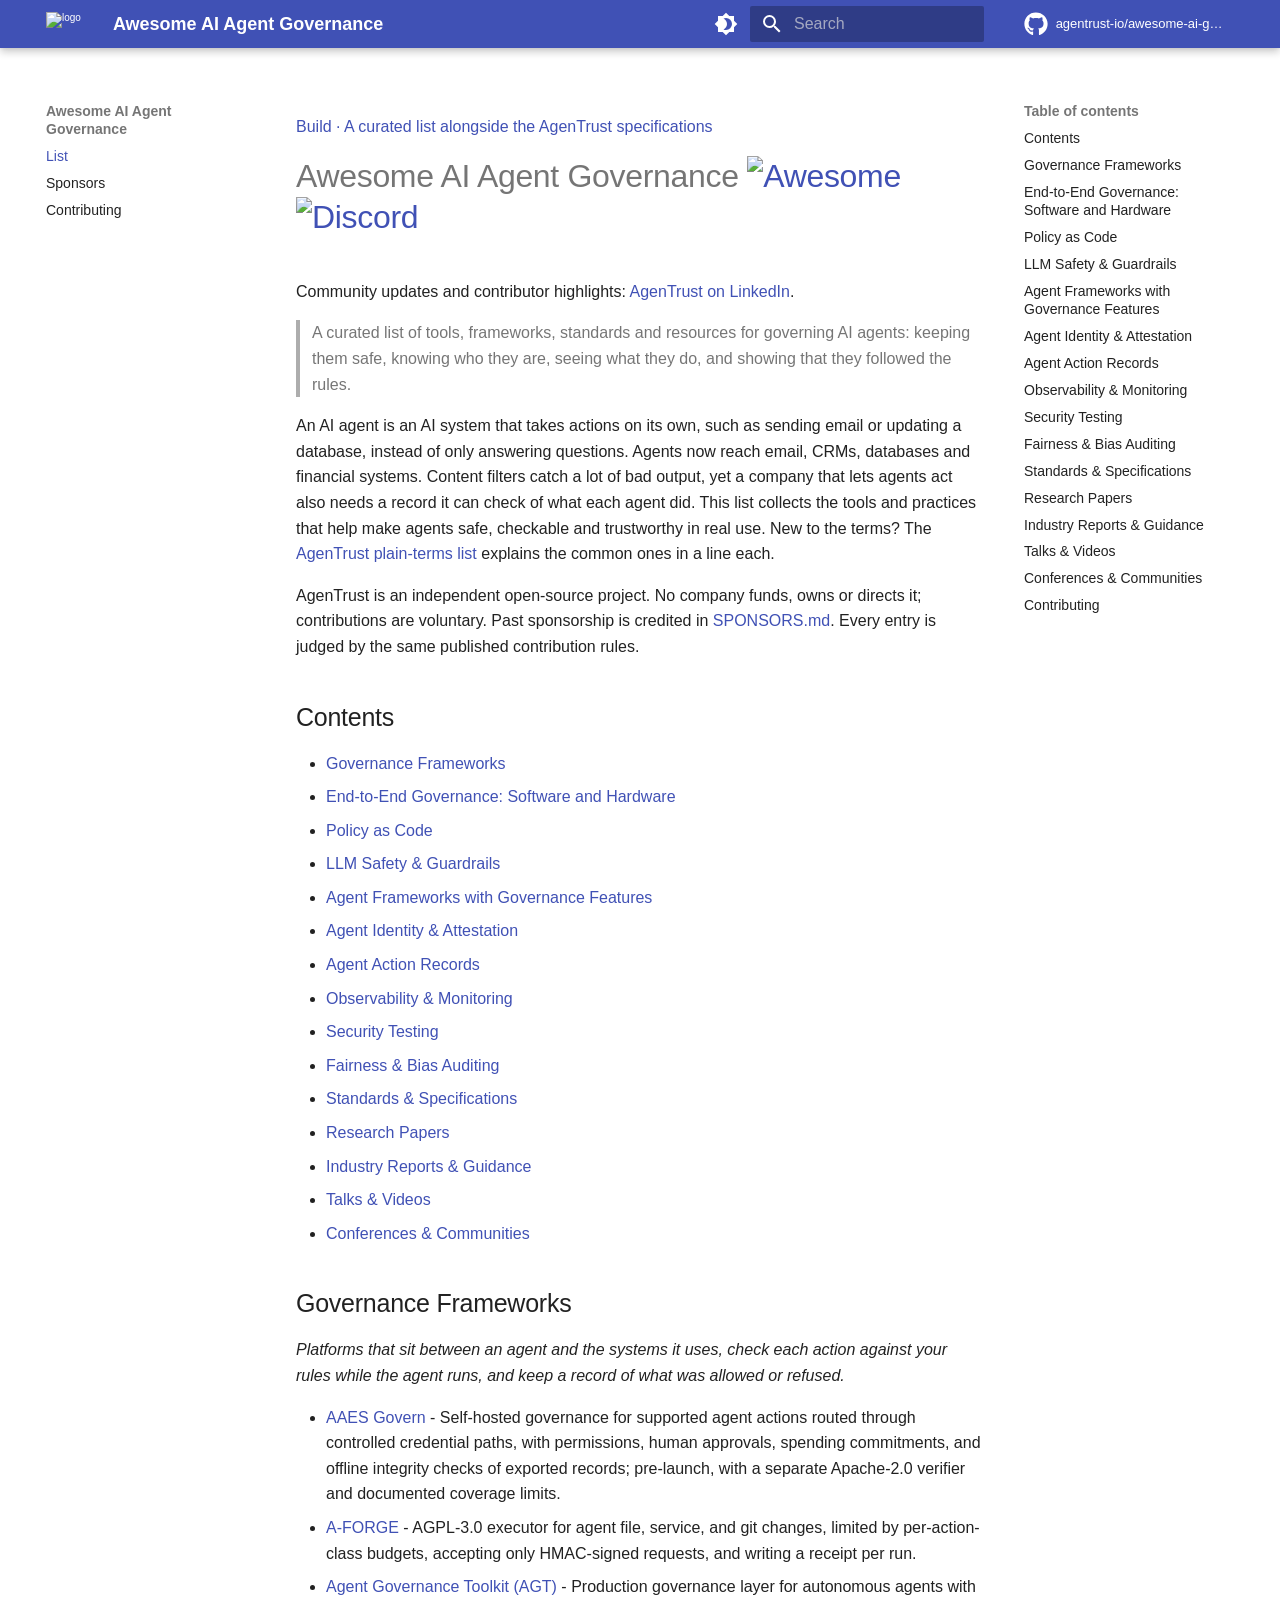
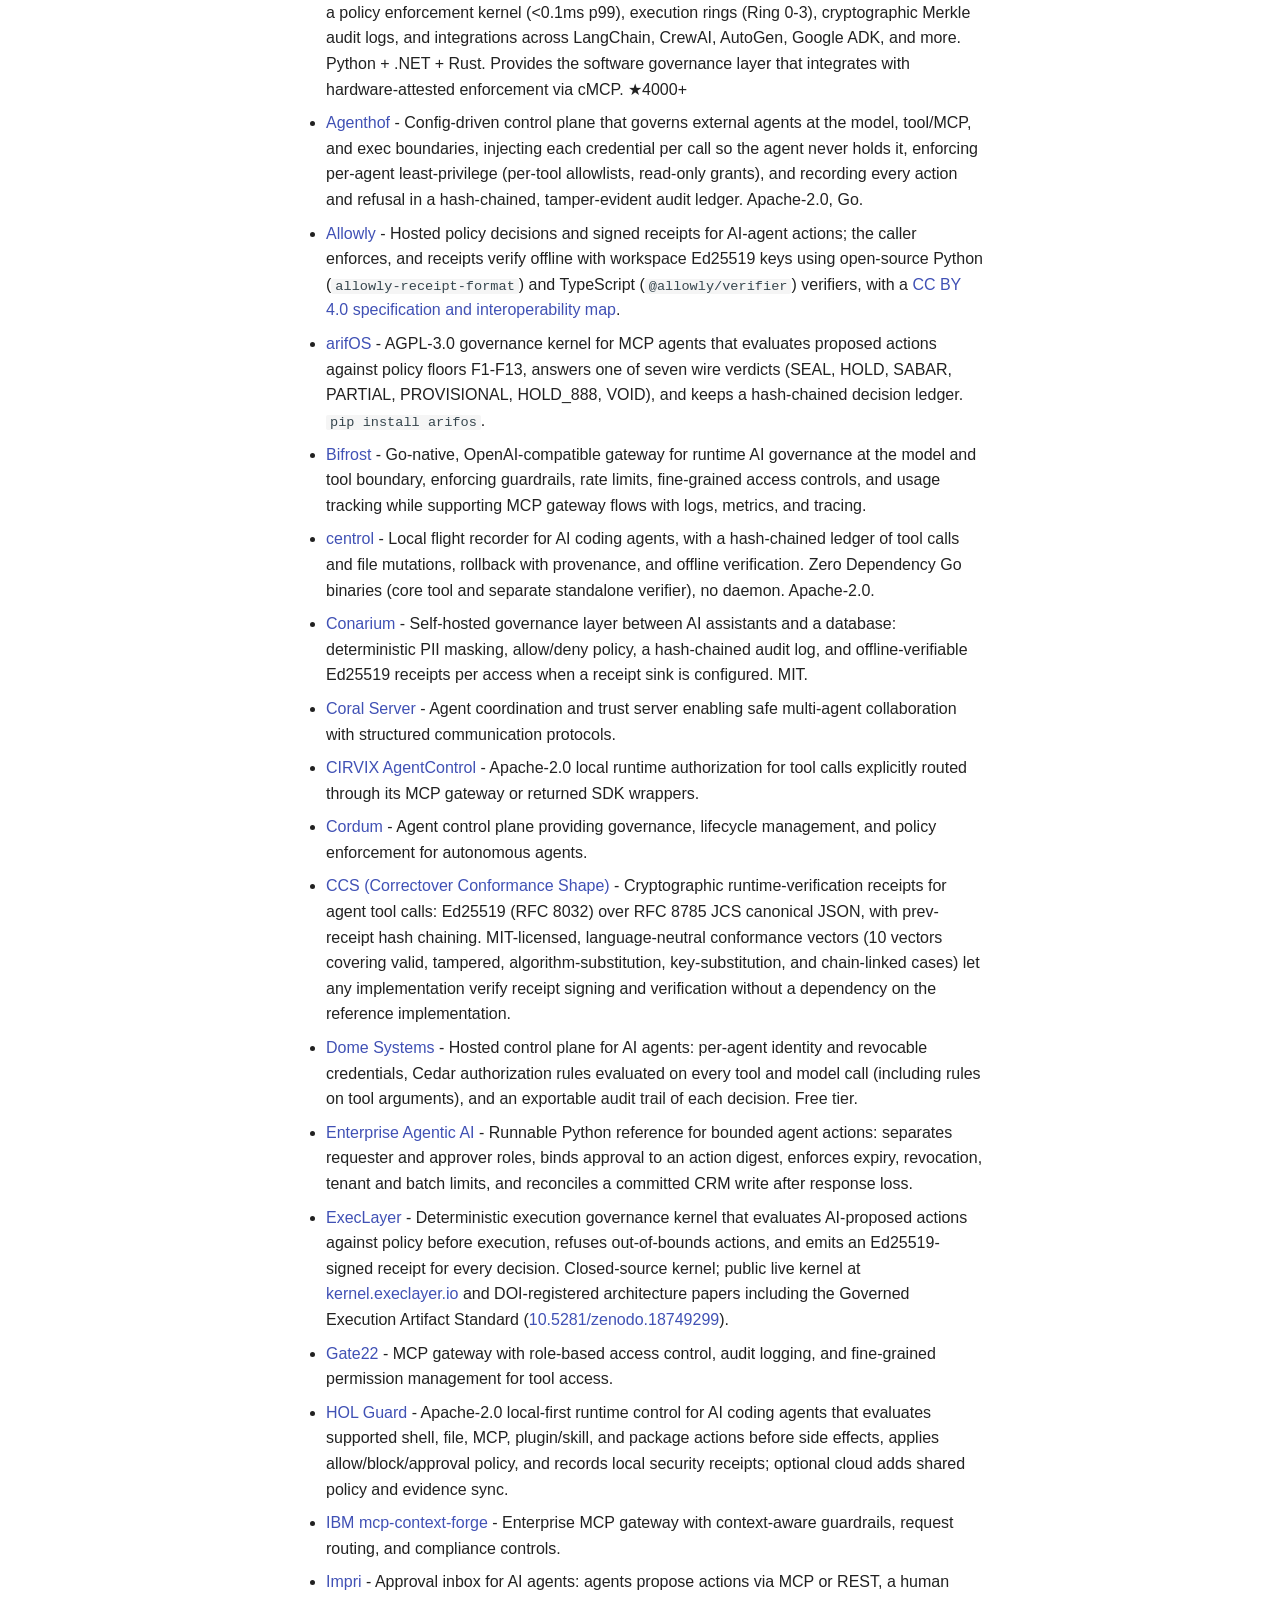
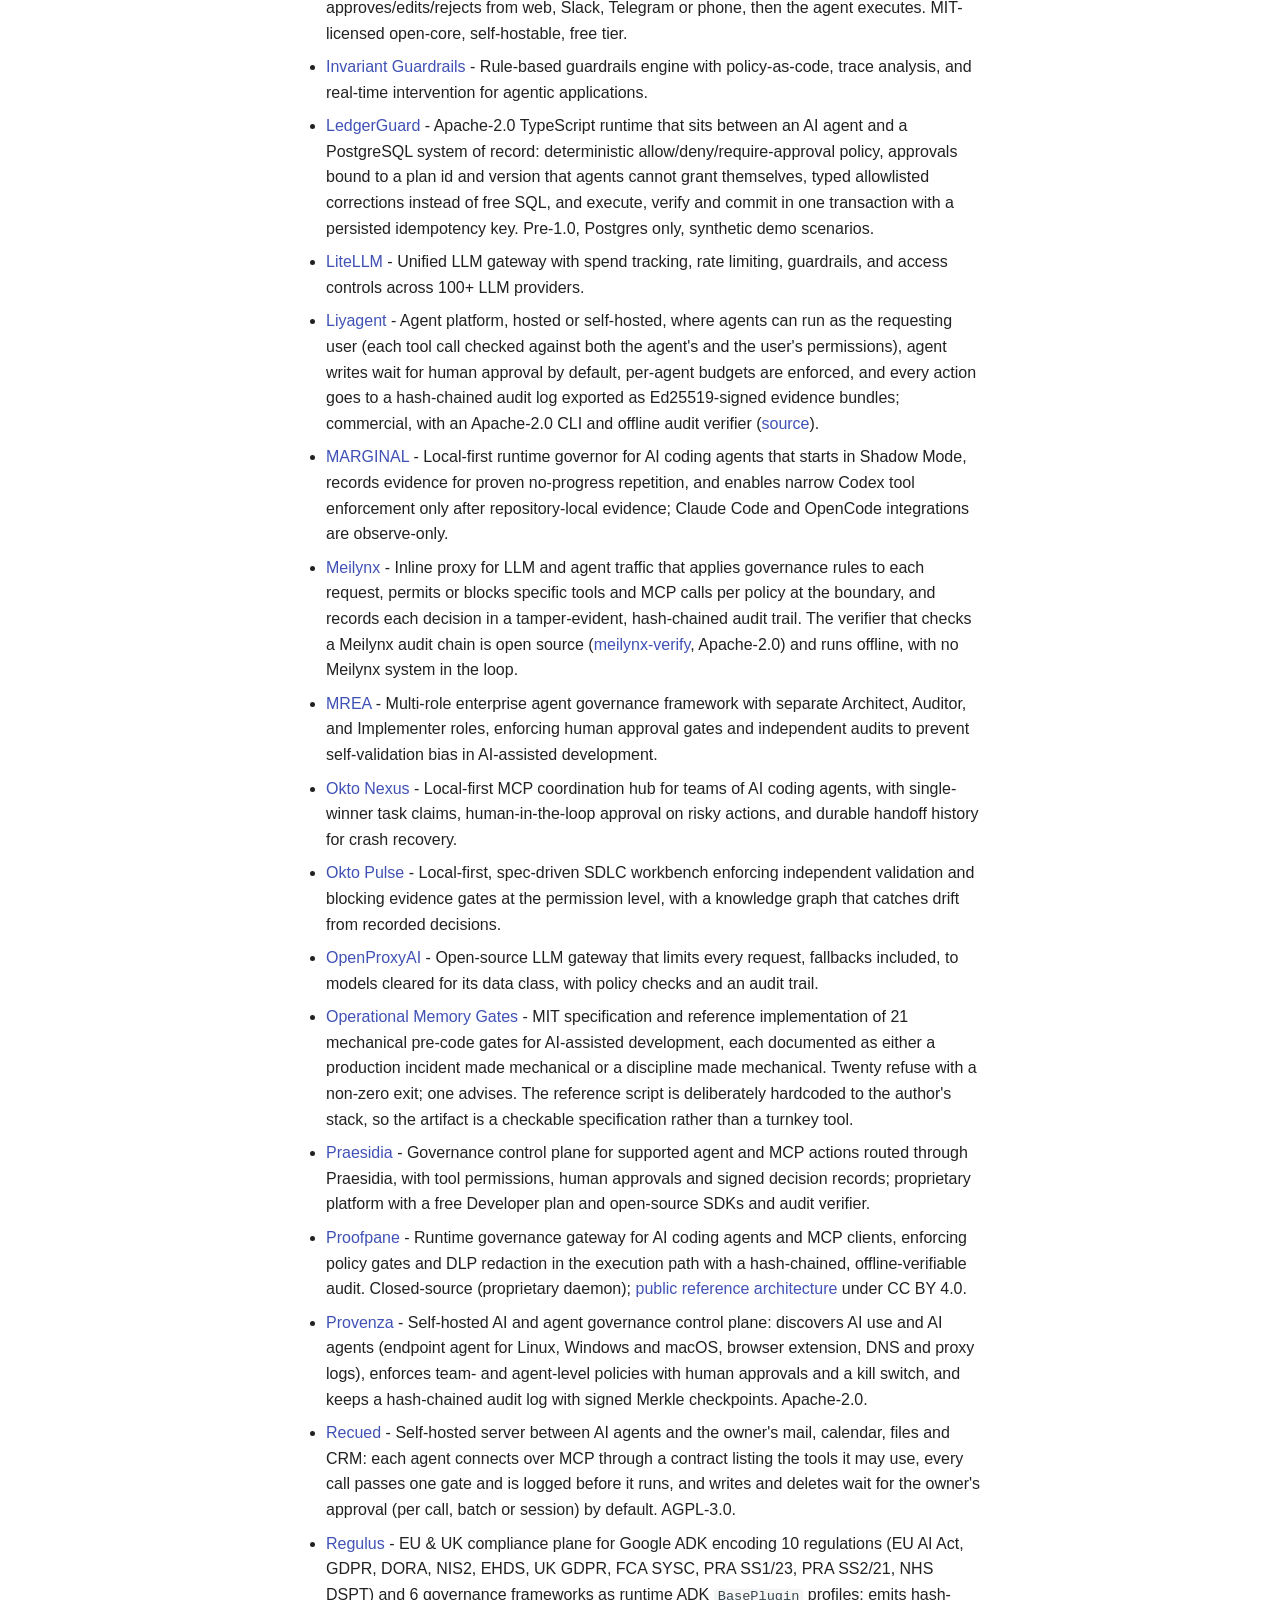
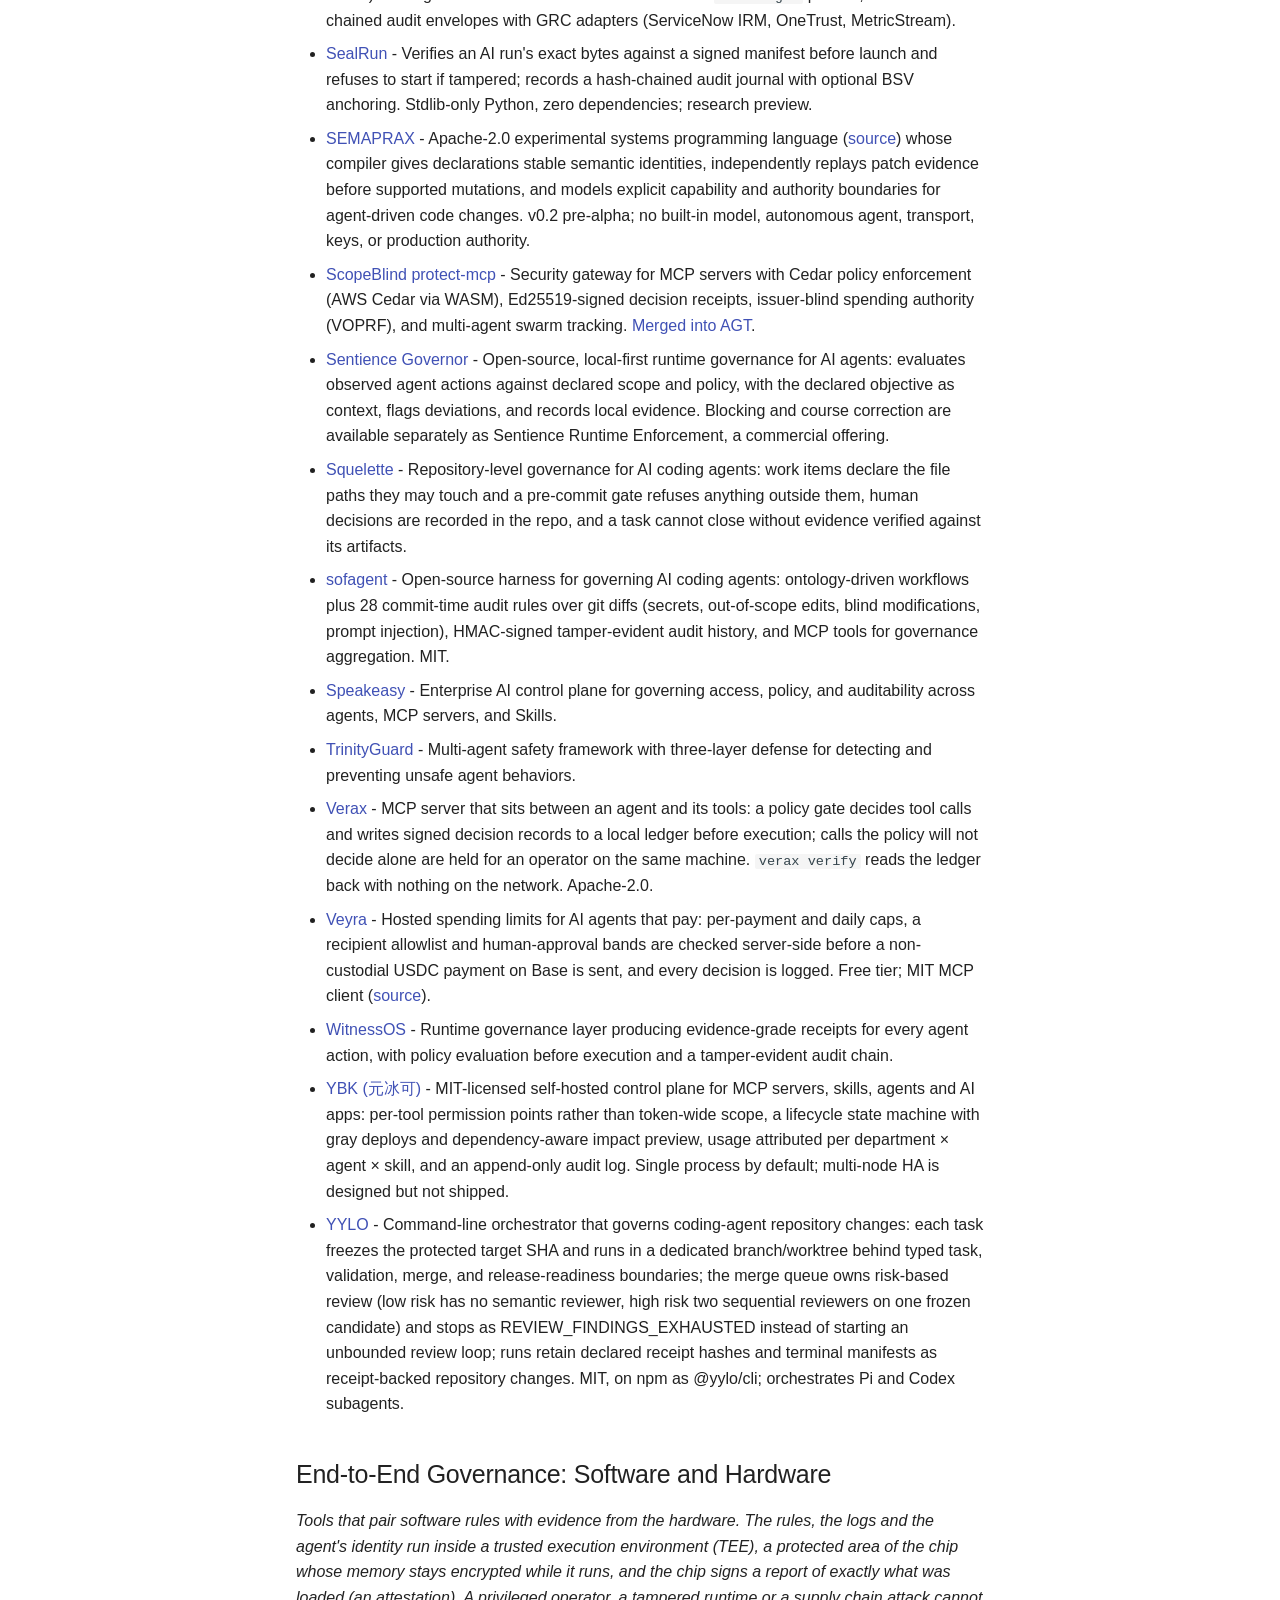
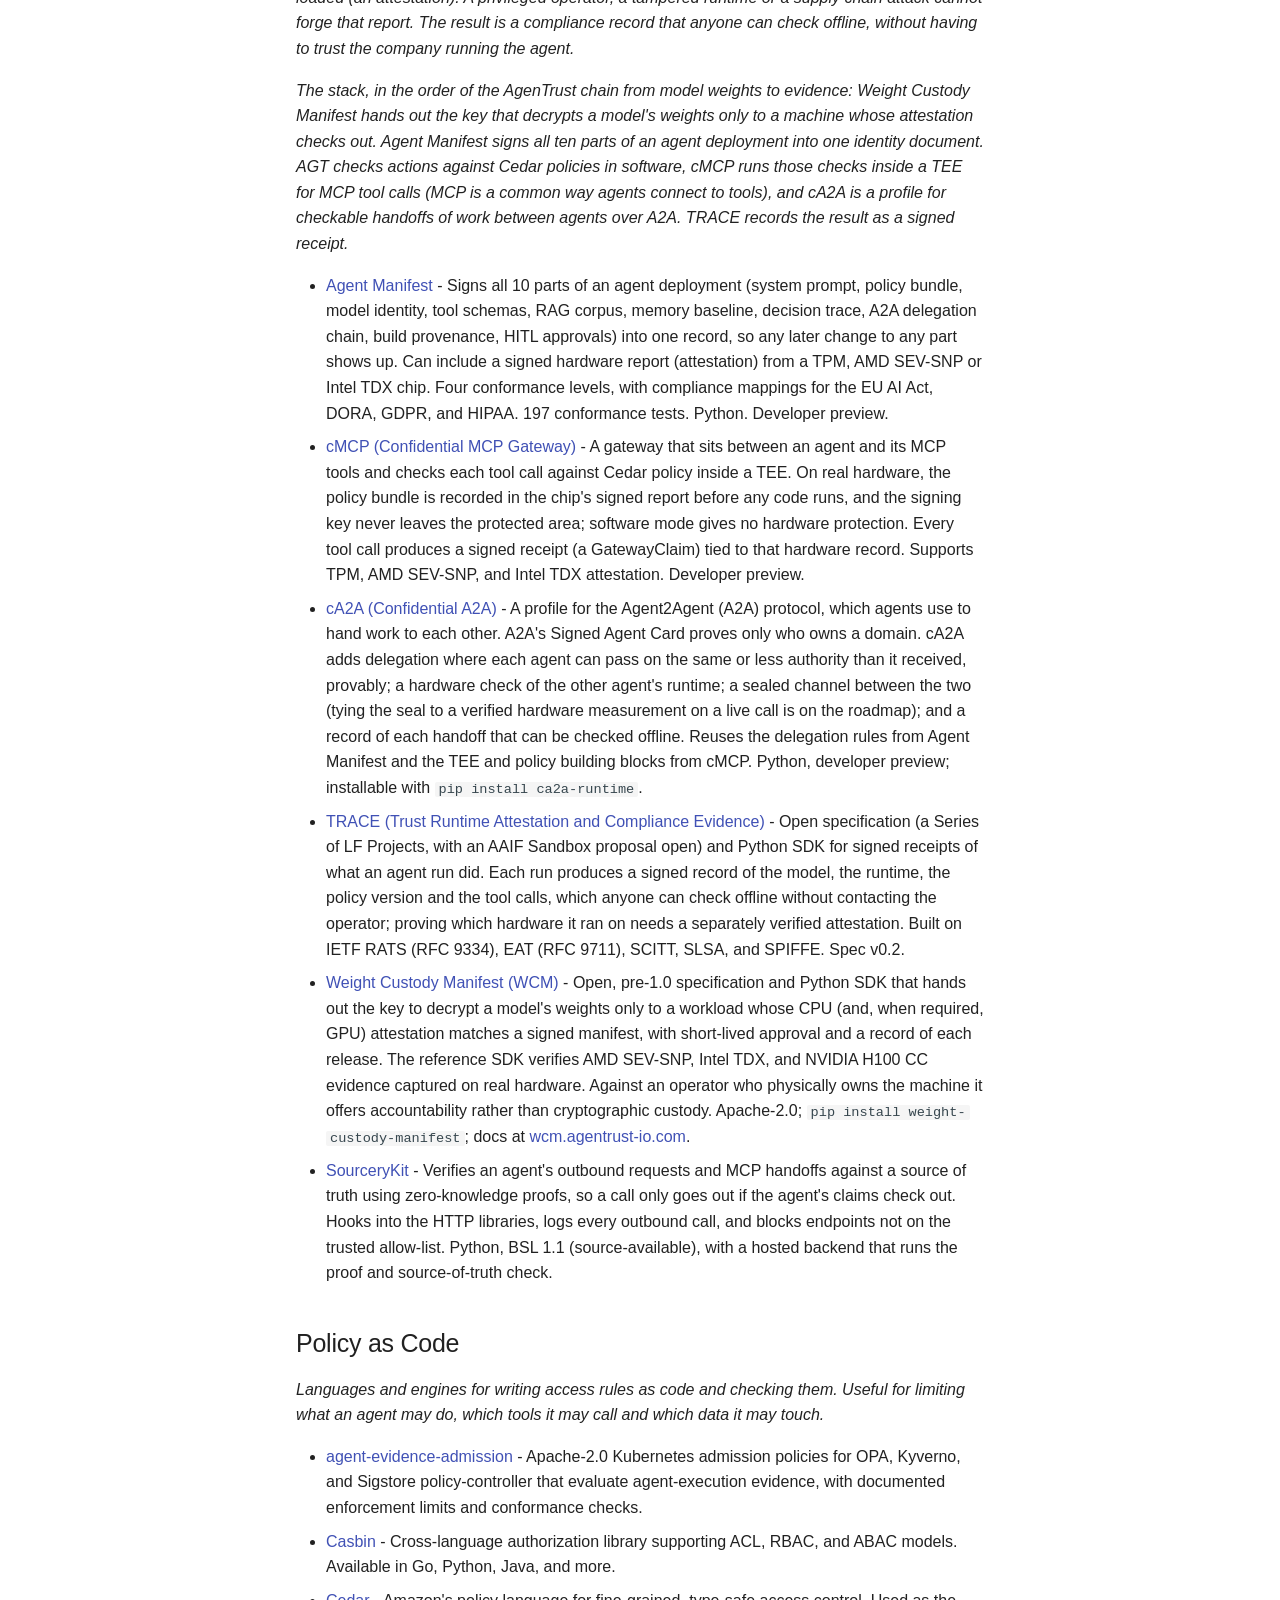
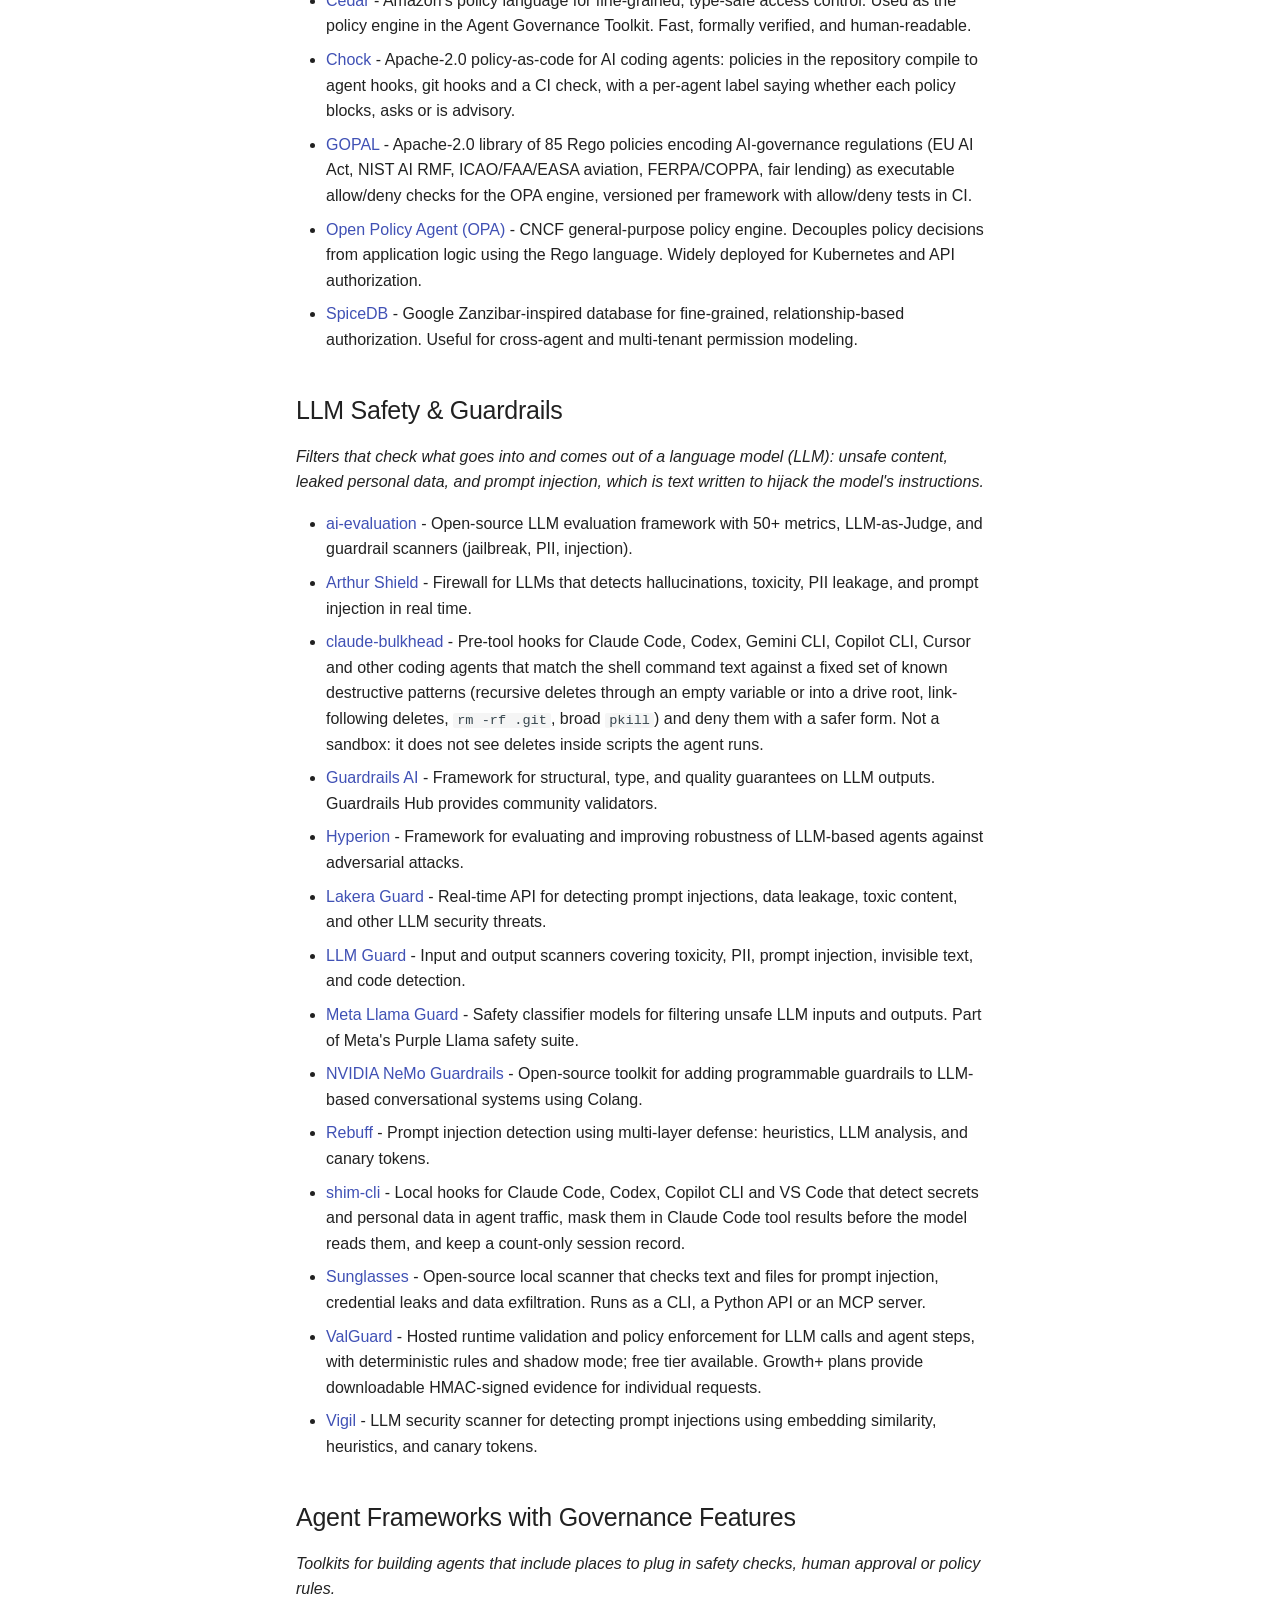
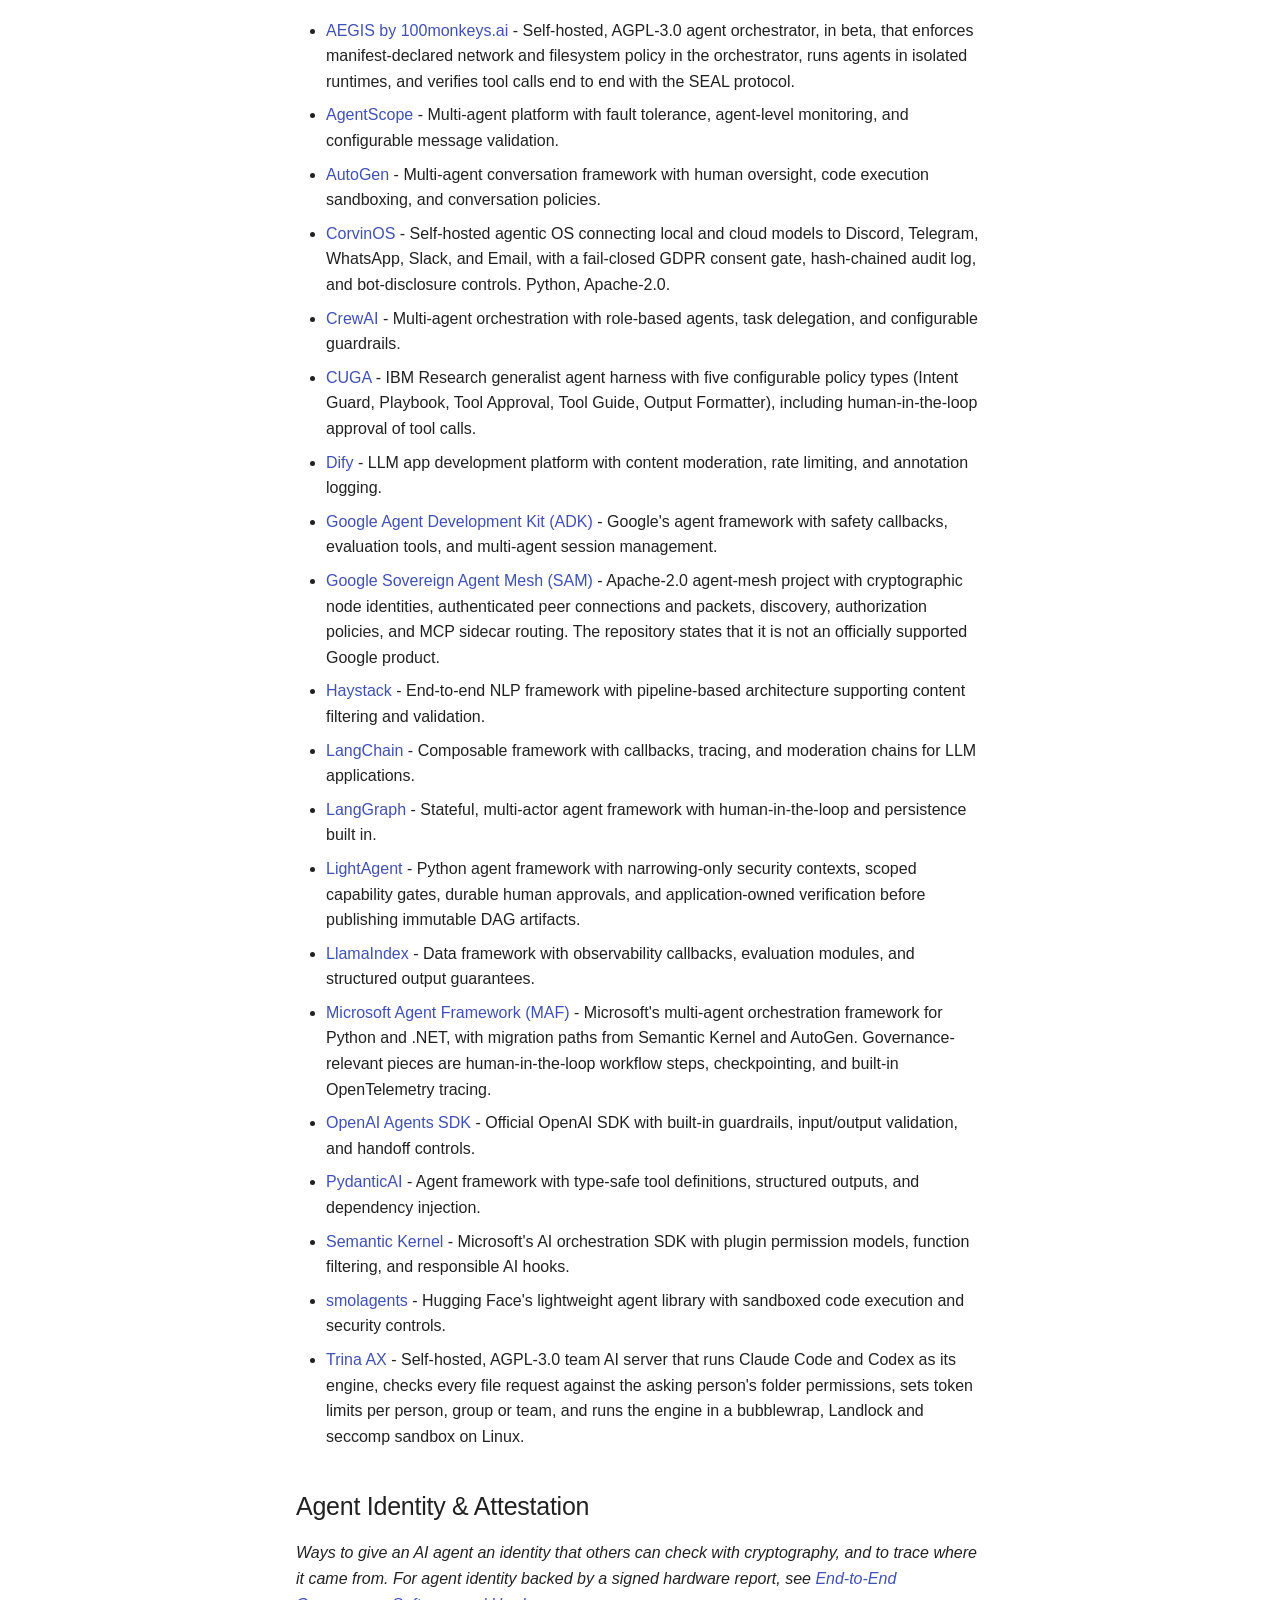
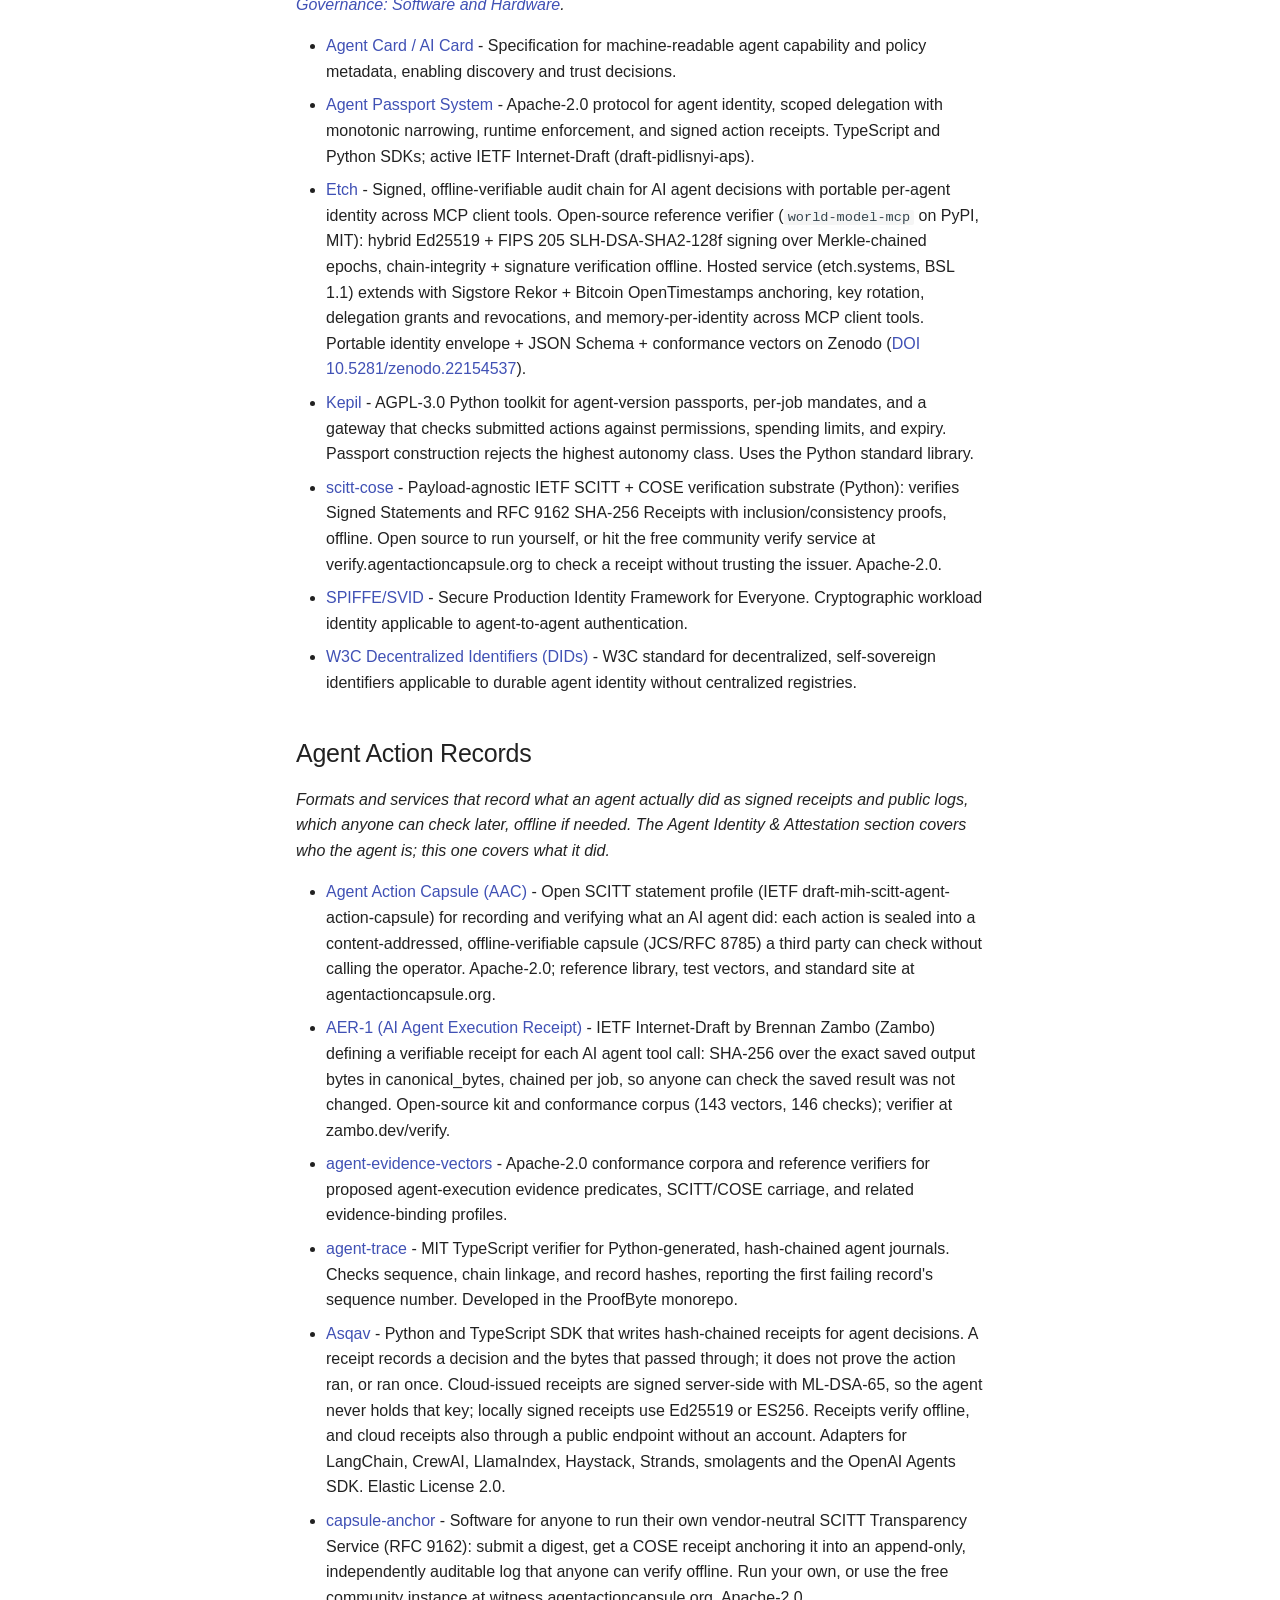
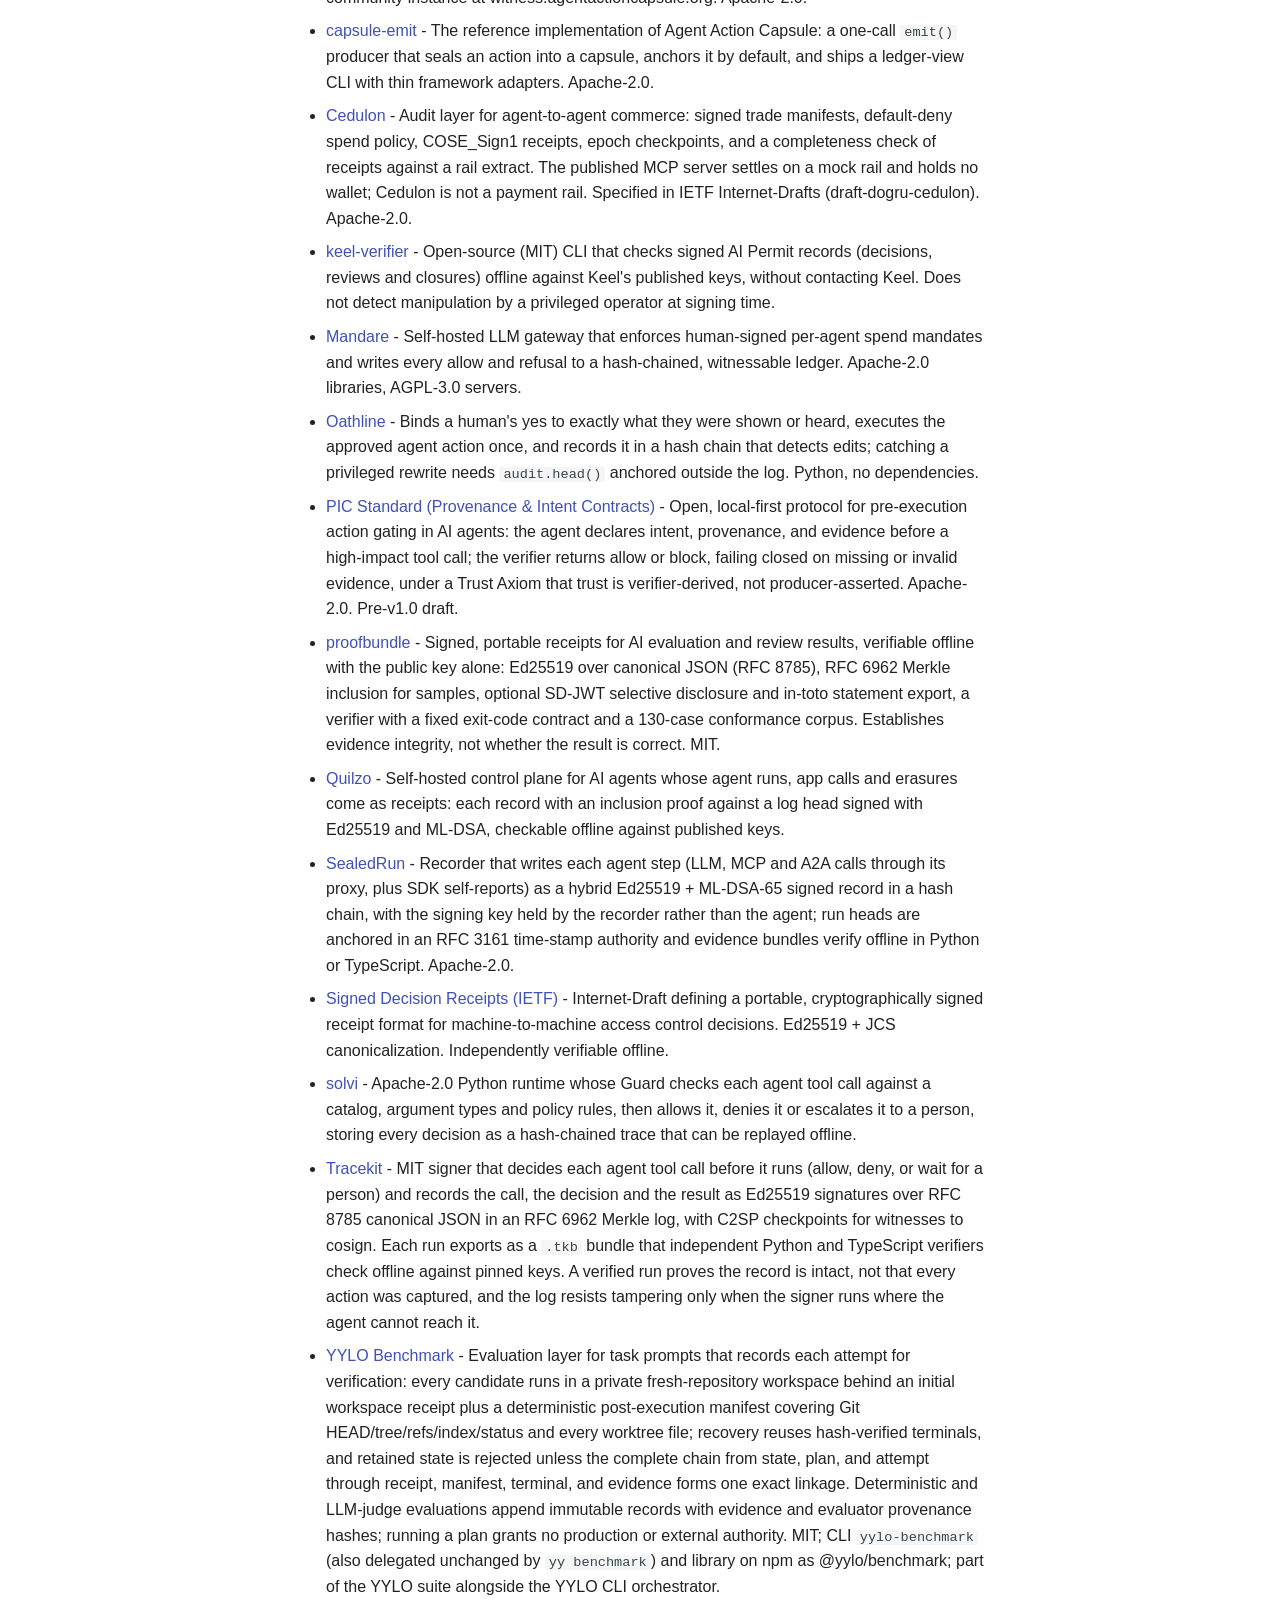
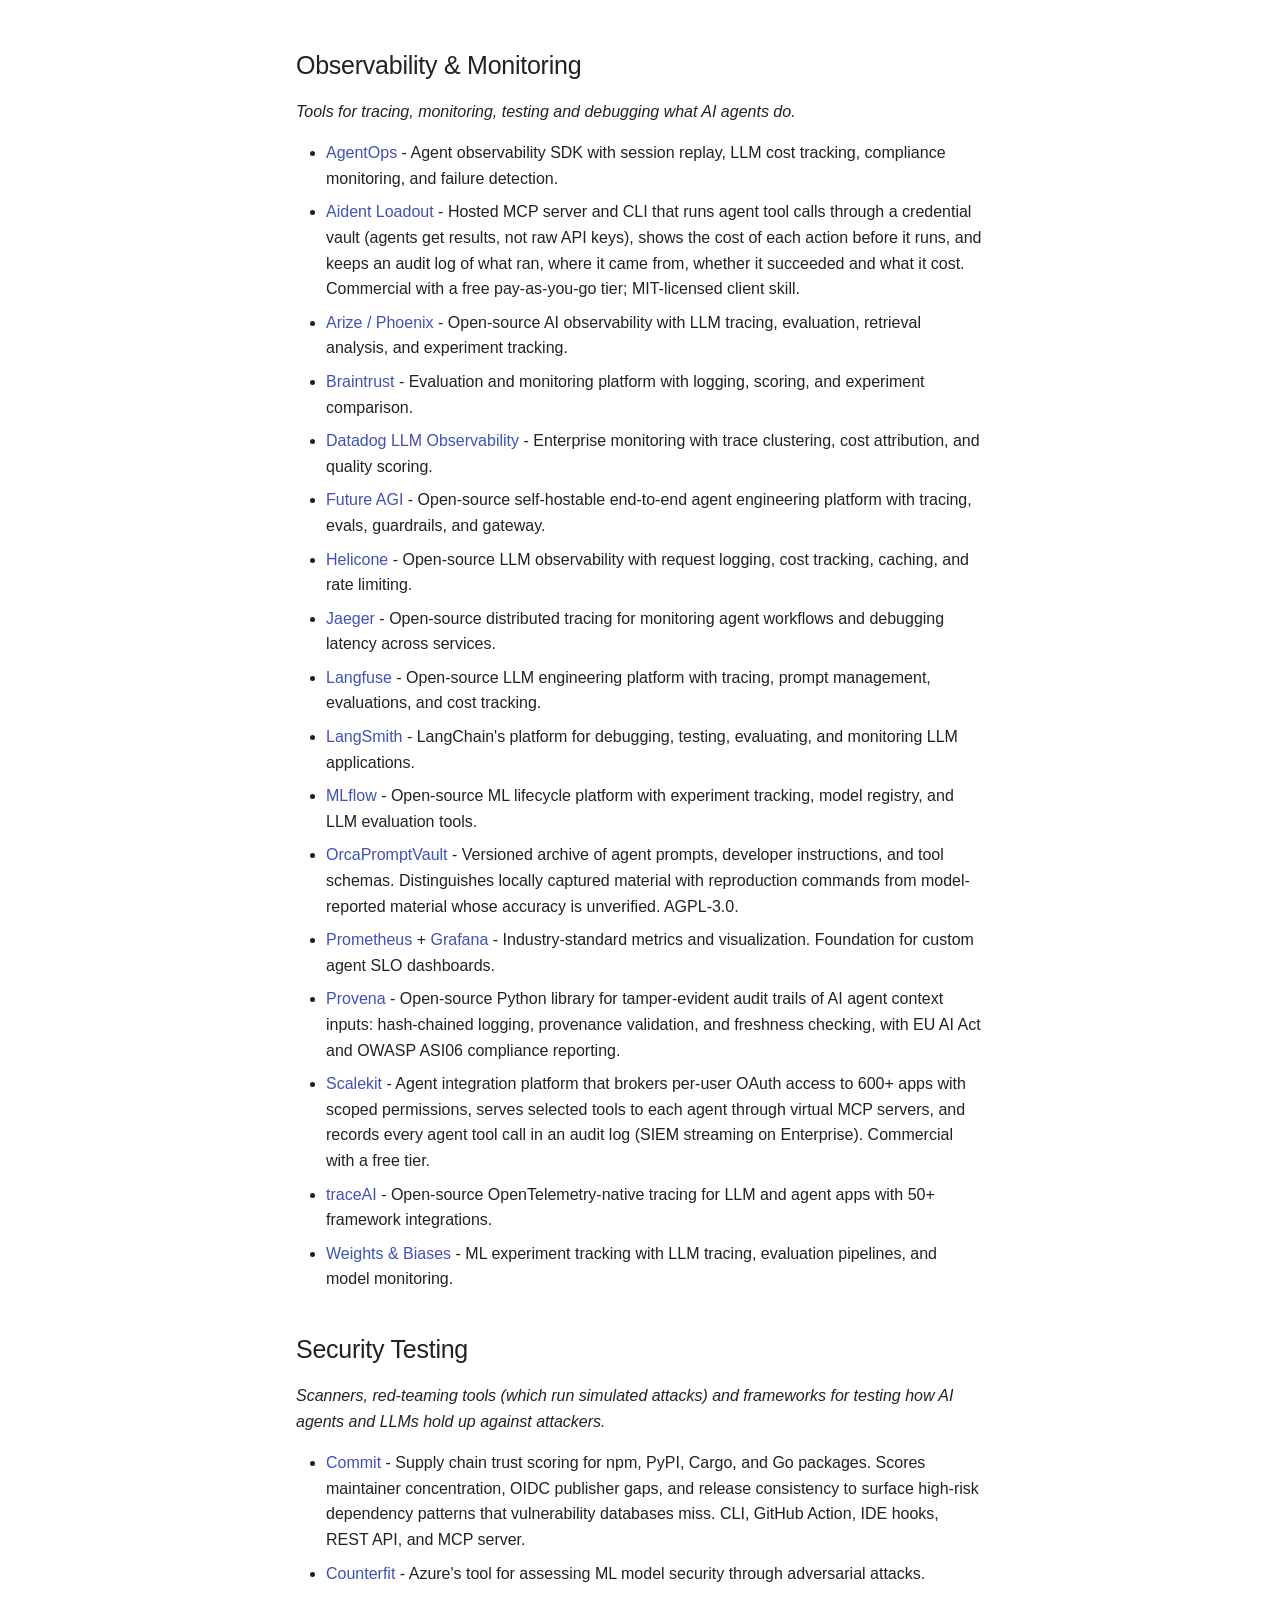
==== commit da9865d3: "Deployed d37160b with MkDocs version: 1.6.1" ====
--- a/index.html
+++ b/index.html
@@ -37,4 +37,4 @@
       }
     ]
   }
-  </script></head> <body dir=ltr data-md-color-scheme=default data-md-color-primary=custom data-md-color-accent=custom> <input class=md-toggle data-md-toggle=drawer type=checkbox id=__drawer autocomplete=off> <input class=md-toggle data-md-toggle=search type=checkbox id=__search autocomplete=off> <label class=md-overlay for=__drawer></label> <div data-md-component=skip> <a href=#awesome-ai-agent-governance class=md-skip> Skip to content </a> </div> <div data-md-component=announce> </div> <header class="md-header md-header--shadow" data-md-component=header> <nav class="md-header__inner md-grid" aria-label=Header> <a href=. title="Awesome AI Agent Governance" class="md-header__button md-logo" aria-label="Awesome AI Agent Governance" data-md-component=logo> <img src=docs/assets/icon.svg alt=logo> </a> <label class="md-header__button md-icon" for=__drawer> <svg xmlns=http://www.w3.org/2000/svg viewbox="0 0 24 24"><path d="M3 6h18v2H3zm0 5h18v2H3zm0 5h18v2H3z"/></svg> </label> <div class=md-header__title data-md-component=header-title> <div class=md-header__ellipsis> <div class=md-header__topic> <span class=md-ellipsis> Awesome AI Agent Governance </span> </div> <div class=md-header__topic data-md-component=header-topic> <span class=md-ellipsis> List </span> </div> </div> </div> <form class=md-header__option data-md-component=palette> <input class=md-option data-md-color-media data-md-color-scheme=default data-md-color-primary=custom data-md-color-accent=custom aria-label="Switch to dark mode" type=radio name=__palette id=__palette_0> <label class="md-header__button md-icon" title="Switch to dark mode" for=__palette_1 hidden> <svg xmlns=http://www.w3.org/2000/svg viewbox="0 0 24 24"><path d="M12 18c-.89 0-1.74-.2-2.5-.55C11.56 16.5 13 14.42 13 12s-1.44-4.5-3.5-5.45C10.26 6.2 11.11 6 12 6a6 6 0 0 1 6 6 6 6 0 0 1-6 6m8-9.31V4h-4.69L12 .69 8.69 4H4v4.69L.69 12 4 15.31V20h4.69L12 23.31 15.31 20H20v-4.69L23.31 12z"/></svg> </label> <input class=md-option data-md-color-media data-md-color-scheme=slate data-md-color-primary=custom data-md-color-accent=custom aria-label="Switch to light mode" type=radio name=__palette id=__palette_1> <label class="md-header__button md-icon" title="Switch to light mode" for=__palette_0 hidden> <svg xmlns=http://www.w3.org/2000/svg viewbox="0 0 24 24"><path d="M12 8a4 4 0 0 0-4 4 4 4 0 0 0 4 4 4 4 0 0 0 4-4 4 4 0 0 0-4-4m0 10a6 6 0 0 1-6-6 6 6 0 0 1 6-6 6 6 0 0 1 6 6 6 6 0 0 1-6 6m8-9.31V4h-4.69L12 .69 8.69 4H4v4.69L.69 12 4 15.31V20h4.69L12 23.31 15.31 20H20v-4.69L23.31 12z"/></svg> </label> </form> <script>var palette=__md_get("__palette");if(palette&&palette.color){if("(prefers-color-scheme)"===palette.color.media){var media=matchMedia("(prefers-color-scheme: light)"),input=document.querySelector(media.matches?"[data-md-color-media='(prefers-color-scheme: light)']":"[data-md-color-media='(prefers-color-scheme: dark)']");palette.color.media=input.getAttribute("data-md-color-media"),palette.color.scheme=input.getAttribute("data-md-color-scheme"),palette.color.primary=input.getAttribute("data-md-color-primary"),palette.color.accent=input.getAttribute("data-md-color-accent")}for(var[key,value]of Object.entries(palette.color))document.body.setAttribute("data-md-color-"+key,value)}</script> <label class="md-header__button md-icon" for=__search> <svg xmlns=http://www.w3.org/2000/svg viewbox="0 0 24 24"><path d="M9.5 3A6.5 6.5 0 0 1 16 9.5c0 1.61-.59 3.09-1.56 4.23l.27.27h.79l5 5-1.5 1.5-5-5v-.79l-.27-.27A6.52 6.52 0 0 1 9.5 16 6.5 6.5 0 0 1 3 9.5 6.5 6.5 0 0 1 9.5 3m0 2C7 5 5 7 5 9.5S7 14 9.5 14 14 12 14 9.5 12 5 9.5 5"/></svg> </label> <div class=md-search data-md-component=search role=dialog> <label class=md-search__overlay for=__search></label> <div class=md-search__inner role=search> <form class=md-search__form name=search> <input type=text class=md-search__input name=query aria-label=Search placeholder=Search autocapitalize=off autocorrect=off autocomplete=off spellcheck=false data-md-component=search-query required> <label class="md-search__icon md-icon" for=__search> <svg xmlns=http://www.w3.org/2000/svg viewbox="0 0 24 24"><path d="M9.5 3A6.5 6.5 0 0 1 16 9.5c0 1.61-.59 3.09-1.56 4.23l.27.27h.79l5 5-1.5 1.5-5-5v-.79l-.27-.27A6.52 6.52 0 0 1 9.5 16 6.5 6.5 0 0 1 3 9.5 6.5 6.5 0 0 1 9.5 3m0 2C7 5 5 7 5 9.5S7 14 9.5 14 14 12 14 9.5 12 5 9.5 5"/></svg> <svg xmlns=http://www.w3.org/2000/svg viewbox="0 0 24 24"><path d="M20 11v2H8l5.5 5.5-1.42 1.42L4.16 12l7.92-7.92L13.5 5.5 8 11z"/></svg> </label> <nav class=md-search__options aria-label=Search> <button type=reset class="md-search__icon md-icon" title=Clear aria-label=Clear tabindex=-1> <svg xmlns=http://www.w3.org/2000/svg viewbox="0 0 24 24"><path d="M19 6.41 17.59 5 12 10.59 6.41 5 5 6.41 10.59 12 5 17.59 6.41 19 12 13.41 17.59 19 19 17.59 13.41 12z"/></svg> </button> </nav> <div class=md-search__suggest data-md-component=search-suggest></div> </form> <div class=md-search__output> <div class=md-search__scrollwrap tabindex=0 data-md-scrollfix> <div class=md-search-result data-md-component=search-result> <div class=md-search-result__meta> Initializing search </div> <ol class=md-search-result__list role=presentation></ol> </div> </div> </div> </div> </div> <div class=md-header__source> <a href=https://github.com/agentrust-io/awesome-ai-governance title="Go to repository" class=md-source data-md-component=source> <div class="md-source__icon md-icon"> <svg xmlns=http://www.w3.org/2000/svg viewbox="0 0 512 512"><!-- Font Awesome Free 7.1.0 by @fontawesome - https://fontawesome.com License - https://fontawesome.com/license/free (Icons: CC BY 4.0, Fonts: SIL OFL 1.1, Code: MIT License) Copyright 2025 Fonticons, Inc.--><path d="M173.9 397.4c0 2-2.3 3.6-5.2 3.6-3.3.3-5.6-1.3-5.6-3.6 0-2 2.3-3.6 5.2-3.6 3-.3 5.6 1.3 5.6 3.6m-31.1-4.5c-.7 2 1.3 4.3 4.3 4.9 2.6 1 5.6 0 6.2-2s-1.3-4.3-4.3-5.2c-2.6-.7-5.5.3-6.2 2.3m44.2-1.7c-2.9.7-4.9 2.6-4.6 4.9.3 2 2.9 3.3 5.9 2.6 2.9-.7 4.9-2.6 4.6-4.6-.3-1.9-3-3.2-5.9-2.9M252.8 8C114.1 8 8 113.3 8 252c0 110.9 69.8 205.8 169.5 239.2 12.8 2.3 17.3-5.6 17.3-12.1 0-6.2-.3-40.4-.3-61.4 0 0-70 15-84.7-29.8 0 0-11.4-29.1-27.8-36.6 0 0-22.9-15.7 1.6-15.4 0 0 24.9 2 38.6 25.8 21.9 38.6 58.6 27.5 72.9 20.9 2.3-16 8.8-27.1 16-33.7-55.9-6.2-112.3-14.3-112.3-110.5 0-27.5 7.6-41.3 23.6-58.9-2.6-6.5-11.1-33.3 2.6-67.9 20.9-6.5 69 27 69 27 20-5.6 41.5-8.5 62.8-8.5s42.8 2.9 62.8 8.5c0 0 48.1-33.6 69-27 13.7 34.7 5.2 61.4 2.6 67.9 16 17.7 25.8 31.5 25.8 58.9 0 96.5-58.9 104.2-114.8 110.5 9.2 7.9 17 22.9 17 46.4 0 33.7-.3 75.4-.3 83.6 0 6.5 4.6 14.4 17.3 12.1C436.2 457.8 504 362.9 504 252 504 113.3 391.5 8 252.8 8M105.2 352.9c-1.3 1-1 3.3.7 5.2 1.6 1.6 3.9 2.3 5.2 1 1.3-1 1-3.3-.7-5.2-1.6-1.6-3.9-2.3-5.2-1m-10.8-8.1c-.7 1.3.3 2.9 2.3 3.9 1.6 1 3.6.7 4.3-.7.7-1.3-.3-2.9-2.3-3.9-2-.6-3.6-.3-4.3.7m32.4 35.6c-1.6 1.3-1 4.3 1.3 6.2 2.3 2.3 5.2 2.6 6.5 1 1.3-1.3.7-4.3-1.3-6.2-2.2-2.3-5.2-2.6-6.5-1m-11.4-14.7c-1.6 1-1.6 3.6 0 5.9s4.3 3.3 5.6 2.3c1.6-1.3 1.6-3.9 0-6.2-1.4-2.3-4-3.3-5.6-2"/></svg> </div> <div class=md-source__repository> agentrust-io/awesome-ai-governance </div> </a> </div> </nav> </header> <div class=md-container data-md-component=container> <main class=md-main data-md-component=main> <div class="md-main__inner md-grid"> <div class="md-sidebar md-sidebar--primary" data-md-component=sidebar data-md-type=navigation> <div class=md-sidebar__scrollwrap> <div class=md-sidebar__inner> <nav class="md-nav md-nav--primary" aria-label=Navigation data-md-level=0> <label class=md-nav__title for=__drawer> <a href=. title="Awesome AI Agent Governance" class="md-nav__button md-logo" aria-label="Awesome AI Agent Governance" data-md-component=logo> <img src=docs/assets/icon.svg alt=logo> </a> Awesome AI Agent Governance </label> <div class=md-nav__source> <a href=https://github.com/agentrust-io/awesome-ai-governance title="Go to repository" class=md-source data-md-component=source> <div class="md-source__icon md-icon"> <svg xmlns=http://www.w3.org/2000/svg viewbox="0 0 512 512"><!-- Font Awesome Free 7.1.0 by @fontawesome - https://fontawesome.com License - https://fontawesome.com/license/free (Icons: CC BY 4.0, Fonts: SIL OFL 1.1, Code: MIT License) Copyright 2025 Fonticons, Inc.--><path d="M173.9 397.4c0 2-2.3 3.6-5.2 3.6-3.3.3-5.6-1.3-5.6-3.6 0-2 2.3-3.6 5.2-3.6 3-.3 5.6 1.3 5.6 3.6m-31.1-4.5c-.7 2 1.3 4.3 4.3 4.9 2.6 1 5.6 0 6.2-2s-1.3-4.3-4.3-5.2c-2.6-.7-5.5.3-6.2 2.3m44.2-1.7c-2.9.7-4.9 2.6-4.6 4.9.3 2 2.9 3.3 5.9 2.6 2.9-.7 4.9-2.6 4.6-4.6-.3-1.9-3-3.2-5.9-2.9M252.8 8C114.1 8 8 113.3 8 252c0 110.9 69.8 205.8 169.5 239.2 12.8 2.3 17.3-5.6 17.3-12.1 0-6.2-.3-40.4-.3-61.4 0 0-70 15-84.7-29.8 0 0-11.4-29.1-27.8-36.6 0 0-22.9-15.7 1.6-15.4 0 0 24.9 2 38.6 25.8 21.9 38.6 58.6 27.5 72.9 20.9 2.3-16 8.8-27.1 16-33.7-55.9-6.2-112.3-14.3-112.3-110.5 0-27.5 7.6-41.3 23.6-58.9-2.6-6.5-11.1-33.3 2.6-67.9 20.9-6.5 69 27 69 27 20-5.6 41.5-8.5 62.8-8.5s42.8 2.9 62.8 8.5c0 0 48.1-33.6 69-27 13.7 34.7 5.2 61.4 2.6 67.9 16 17.7 25.8 31.5 25.8 58.9 0 96.5-58.9 104.2-114.8 110.5 9.2 7.9 17 22.9 17 46.4 0 33.7-.3 75.4-.3 83.6 0 6.5 4.6 14.4 17.3 12.1C436.2 457.8 504 362.9 504 252 504 113.3 391.5 8 252.8 8M105.2 352.9c-1.3 1-1 3.3.7 5.2 1.6 1.6 3.9 2.3 5.2 1 1.3-1 1-3.3-.7-5.2-1.6-1.6-3.9-2.3-5.2-1m-10.8-8.1c-.7 1.3.3 2.9 2.3 3.9 1.6 1 3.6.7 4.3-.7.7-1.3-.3-2.9-2.3-3.9-2-.6-3.6-.3-4.3.7m32.4 35.6c-1.6 1.3-1 4.3 1.3 6.2 2.3 2.3 5.2 2.6 6.5 1 1.3-1.3.7-4.3-1.3-6.2-2.2-2.3-5.2-2.6-6.5-1m-11.4-14.7c-1.6 1-1.6 3.6 0 5.9s4.3 3.3 5.6 2.3c1.6-1.3 1.6-3.9 0-6.2-1.4-2.3-4-3.3-5.6-2"/></svg> </div> <div class=md-source__repository> agentrust-io/awesome-ai-governance </div> </a> </div> <ul class=md-nav__list data-md-scrollfix> <li class="md-nav__item md-nav__item--active"> <input class="md-nav__toggle md-toggle" type=checkbox id=__toc> <label class="md-nav__link md-nav__link--active" for=__toc> <span class=md-ellipsis> List </span> <span class="md-nav__icon md-icon"></span> </label> <a href=. class="md-nav__link md-nav__link--active"> <span class=md-ellipsis> List </span> </a> <nav class="md-nav md-nav--secondary" aria-label="Table of contents"> <label class=md-nav__title for=__toc> <span class="md-nav__icon md-icon"></span> Table of contents </label> <ul class=md-nav__list data-md-component=toc data-md-scrollfix> <li class=md-nav__item> <a href=#contents class=md-nav__link> <span class=md-ellipsis> Contents </span> </a> </li> <li class=md-nav__item> <a href=#governance-frameworks class=md-nav__link> <span class=md-ellipsis> Governance Frameworks </span> </a> </li> <li class=md-nav__item> <a href=#end-to-end-governance-software-and-hardware class=md-nav__link> <span class=md-ellipsis> End-to-End Governance: Software and Hardware </span> </a> </li> <li class=md-nav__item> <a href=#policy-as-code class=md-nav__link> <span class=md-ellipsis> Policy as Code </span> </a> </li> <li class=md-nav__item> <a href=#llm-safety-guardrails class=md-nav__link> <span class=md-ellipsis> LLM Safety &amp; Guardrails </span> </a> </li> <li class=md-nav__item> <a href=#agent-frameworks-with-governance-features class=md-nav__link> <span class=md-ellipsis> Agent Frameworks with Governance Features </span> </a> </li> <li class=md-nav__item> <a href=#agent-identity-attestation class=md-nav__link> <span class=md-ellipsis> Agent Identity &amp; Attestation </span> </a> </li> <li class=md-nav__item> <a href=#agent-action-records class=md-nav__link> <span class=md-ellipsis> Agent Action Records </span> </a> </li> <li class=md-nav__item> <a href=#observability-monitoring class=md-nav__link> <span class=md-ellipsis> Observability &amp; Monitoring </span> </a> </li> <li class=md-nav__item> <a href=#security-testing class=md-nav__link> <span class=md-ellipsis> Security Testing </span> </a> </li> <li class=md-nav__item> <a href=#fairness-bias-auditing class=md-nav__link> <span class=md-ellipsis> Fairness &amp; Bias Auditing </span> </a> </li> <li class=md-nav__item> <a href=#standards-specifications class=md-nav__link> <span class=md-ellipsis> Standards &amp; Specifications </span> </a> </li> <li class=md-nav__item> <a href=#research-papers class=md-nav__link> <span class=md-ellipsis> Research Papers </span> </a> </li> <li class=md-nav__item> <a href=#industry-reports-guidance class=md-nav__link> <span class=md-ellipsis> Industry Reports &amp; Guidance </span> </a> </li> <li class=md-nav__item> <a href=#talks-videos class=md-nav__link> <span class=md-ellipsis> Talks &amp; Videos </span> </a> </li> <li class=md-nav__item> <a href=#conferences-communities class=md-nav__link> <span class=md-ellipsis> Conferences &amp; Communities </span> </a> </li> <li class=md-nav__item> <a href=#contributing class=md-nav__link> <span class=md-ellipsis> Contributing </span> </a> </li> </ul> </nav> </li> <li class=md-nav__item> <a href=SPONSORS/ class=md-nav__link> <span class=md-ellipsis> Sponsors </span> </a> </li> <li class=md-nav__item> <a href=CONTRIBUTING/ class=md-nav__link> <span class=md-ellipsis> Contributing </span> </a> </li> </ul> </nav> </div> </div> </div> <div class="md-sidebar md-sidebar--secondary" data-md-component=sidebar data-md-type=toc> <div class=md-sidebar__scrollwrap> <div class=md-sidebar__inner> <nav class="md-nav md-nav--secondary" aria-label="Table of contents"> <label class=md-nav__title for=__toc> <span class="md-nav__icon md-icon"></span> Table of contents </label> <ul class=md-nav__list data-md-component=toc data-md-scrollfix> <li class=md-nav__item> <a href=#contents class=md-nav__link> <span class=md-ellipsis> Contents </span> </a> </li> <li class=md-nav__item> <a href=#governance-frameworks class=md-nav__link> <span class=md-ellipsis> Governance Frameworks </span> </a> </li> <li class=md-nav__item> <a href=#end-to-end-governance-software-and-hardware class=md-nav__link> <span class=md-ellipsis> End-to-End Governance: Software and Hardware </span> </a> </li> <li class=md-nav__item> <a href=#policy-as-code class=md-nav__link> <span class=md-ellipsis> Policy as Code </span> </a> </li> <li class=md-nav__item> <a href=#llm-safety-guardrails class=md-nav__link> <span class=md-ellipsis> LLM Safety &amp; Guardrails </span> </a> </li> <li class=md-nav__item> <a href=#agent-frameworks-with-governance-features class=md-nav__link> <span class=md-ellipsis> Agent Frameworks with Governance Features </span> </a> </li> <li class=md-nav__item> <a href=#agent-identity-attestation class=md-nav__link> <span class=md-ellipsis> Agent Identity &amp; Attestation </span> </a> </li> <li class=md-nav__item> <a href=#agent-action-records class=md-nav__link> <span class=md-ellipsis> Agent Action Records </span> </a> </li> <li class=md-nav__item> <a href=#observability-monitoring class=md-nav__link> <span class=md-ellipsis> Observability &amp; Monitoring </span> </a> </li> <li class=md-nav__item> <a href=#security-testing class=md-nav__link> <span class=md-ellipsis> Security Testing </span> </a> </li> <li class=md-nav__item> <a href=#fairness-bias-auditing class=md-nav__link> <span class=md-ellipsis> Fairness &amp; Bias Auditing </span> </a> </li> <li class=md-nav__item> <a href=#standards-specifications class=md-nav__link> <span class=md-ellipsis> Standards &amp; Specifications </span> </a> </li> <li class=md-nav__item> <a href=#research-papers class=md-nav__link> <span class=md-ellipsis> Research Papers </span> </a> </li> <li class=md-nav__item> <a href=#industry-reports-guidance class=md-nav__link> <span class=md-ellipsis> Industry Reports &amp; Guidance </span> </a> </li> <li class=md-nav__item> <a href=#talks-videos class=md-nav__link> <span class=md-ellipsis> Talks &amp; Videos </span> </a> </li> <li class=md-nav__item> <a href=#conferences-communities class=md-nav__link> <span class=md-ellipsis> Conferences &amp; Communities </span> </a> </li> <li class=md-nav__item> <a href=#contributing class=md-nav__link> <span class=md-ellipsis> Contributing </span> </a> </li> </ul> </nav> </div> </div> </div> <div class=md-content data-md-component=content> <article class="md-content__inner md-typeset"> <p><a href=https://agentrust-io.com/#chain>Build · A curated list alongside the AgenTrust specifications</a></p> <h1 id=awesome-ai-agent-governance>Awesome AI Agent Governance <a href=https://awesome.re><img alt=Awesome src=https://awesome.re/badge.svg></a> <a href=https://discord.gg/grgzFEHgkj><img alt=Discord src="https://img.shields.io/badge/Discord-Join-5865F2?logo=discord&logoColor=white&style=flat"></a><a class=headerlink href=#awesome-ai-agent-governance title="Permanent link">&para;</a></h1> <p>Community updates and contributor highlights: <a href=https://www.linkedin.com/company/agentrust-io/ >AgenTrust on LinkedIn</a>.</p> <blockquote> <p>A curated list of tools, frameworks, standards and resources for governing AI agents: keeping them safe, knowing who they are, seeing what they do, and showing that they followed the rules.</p> </blockquote> <p>An AI agent is an AI system that takes actions on its own, such as sending email or updating a database, instead of only answering questions. Agents now reach email, CRMs, databases and financial systems. Content filters catch a lot of bad output, yet a company that lets agents act also needs a record it can check of what each agent did. This list collects the tools and practices that help make agents safe, checkable and trustworthy in real use. New to the terms? The <a href=https://agentrust-io.com/#plain-terms>AgenTrust plain-terms list</a> explains the common ones in a line each.</p> <p>AgenTrust is an independent open-source project. No company funds, owns or directs it; contributions are voluntary. Past sponsorship is credited in <a href=SPONSORS/ >SPONSORS.md</a>. Every entry is judged by the same published contribution rules.</p> <h2 id=contents>Contents<a class=headerlink href=#contents title="Permanent link">&para;</a></h2> <ul> <li><a href=#governance-frameworks>Governance Frameworks</a></li> <li><a href=#end-to-end-governance-software-and-hardware>End-to-End Governance: Software and Hardware</a></li> <li><a href=#policy-as-code>Policy as Code</a></li> <li><a href=#llm-safety--guardrails>LLM Safety &amp; Guardrails</a></li> <li><a href=#agent-frameworks-with-governance-features>Agent Frameworks with Governance Features</a></li> <li><a href=#agent-identity--attestation>Agent Identity &amp; Attestation</a></li> <li><a href=#agent-action-records>Agent Action Records</a></li> <li><a href=#observability--monitoring>Observability &amp; Monitoring</a></li> <li><a href=#security-testing>Security Testing</a></li> <li><a href=#fairness--bias-auditing>Fairness &amp; Bias Auditing</a></li> <li><a href=#standards--specifications>Standards &amp; Specifications</a></li> <li><a href=#research-papers>Research Papers</a></li> <li><a href=#industry-reports--guidance>Industry Reports &amp; Guidance</a></li> <li><a href=#talks--videos>Talks &amp; Videos</a></li> <li><a href=#conferences--communities>Conferences &amp; Communities</a></li> </ul> <h2 id=governance-frameworks>Governance Frameworks<a class=headerlink href=#governance-frameworks title="Permanent link">&para;</a></h2> <p><em>Platforms that sit between an agent and the systems it uses, check each action against your rules while the agent runs, and keep a record of what was allowed or refused.</em></p> <ul> <li><a href=https://aaes.ai/products/govern.html>AAES Govern</a> - Self-hosted governance for supported agent actions routed through controlled credential paths, with permissions, human approvals, spending commitments, and offline integrity checks of exported records; pre-launch, with a separate Apache-2.0 verifier and documented coverage limits.</li> <li><a href=https://github.com/ariffazil/A-FORGE>A-FORGE</a> - AGPL-3.0 executor for agent file, service, and git changes, limited by per-action-class budgets, accepting only HMAC-signed requests, and writing a receipt per run.</li> <li><a href=https://github.com/microsoft/agent-governance-toolkit>Agent Governance Toolkit (AGT)</a> - Production governance layer for autonomous agents with a policy enforcement kernel (&lt;0.1ms p99), execution rings (Ring 0-3), cryptographic Merkle audit logs, and integrations across LangChain, CrewAI, AutoGen, Google ADK, and more. Python + .NET + Rust. Provides the software governance layer that integrates with hardware-attested enforcement via cMCP. ★4000+</li> <li><a href=https://github.com/agenthof/agenthof>Agenthof</a> - Config-driven control plane that governs external agents at the model, tool/MCP, and exec boundaries, injecting each credential per call so the agent never holds it, enforcing per-agent least-privilege (per-tool allowlists, read-only grants), and recording every action and refusal in a hash-chained, tamper-evident audit ledger. Apache-2.0, Go.</li> <li><a href=https://allowly.ai/ >Allowly</a> - Hosted policy decisions and signed receipts for AI-agent actions; the caller enforces, and receipts verify offline with workspace Ed25519 keys using open-source Python (<code>allowly-receipt-format</code>) and TypeScript (<code>@allowly/verifier</code>) verifiers, with a <a href=https://github.com/Allowly-AI/allowly-receipt-format/blob/main/INTEROP.md>CC BY 4.0 specification and interoperability map</a>.</li> <li><a href=https://github.com/ariffazil/arifOS>arifOS</a> - AGPL-3.0 governance kernel for MCP agents that evaluates proposed actions against policy floors F1-F13, answers one of seven wire verdicts (SEAL, HOLD, SABAR, PARTIAL, PROVISIONAL, HOLD_888, VOID), and keeps a hash-chained decision ledger. <code>pip install arifos</code>.</li> <li><a href=https://github.com/maximhq/bifrost>Bifrost</a> - Go-native, OpenAI-compatible gateway for runtime AI governance at the model and tool boundary, enforcing guardrails, rate limits, fine-grained access controls, and usage tracking while supporting MCP gateway flows with logs, metrics, and tracing.</li> <li><a href=https://github.com/baitelmal/centrol>centrol</a> - Local flight recorder for AI coding agents, with a hash-chained ledger of tool calls and file mutations, rollback with provenance, and offline verification. Zero Dependency Go binaries (core tool and separate standalone verifier), no daemon. Apache-2.0.</li> <li><a href=https://github.com/dogrucanemek-alt/conarium>Conarium</a> - Self-hosted governance layer between AI assistants and a database: deterministic PII masking, allow/deny policy, a hash-chained audit log, and offline-verifiable Ed25519 receipts per access when a receipt sink is configured. MIT.</li> <li><a href=https://github.com/Coral-Protocol/coral-server>Coral Server</a> - Agent coordination and trust server enabling safe multi-agent collaboration with structured communication protocols.</li> <li><a href=https://github.com/CIRVIX/agent-control>CIRVIX AgentControl</a> - Apache-2.0 local runtime authorization for tool calls explicitly routed through its MCP gateway or returned SDK wrappers.</li> <li><a href=https://github.com/cordum-io/cordum>Cordum</a> - Agent control plane providing governance, lifecycle management, and policy enforcement for autonomous agents.</li> <li><a href=https://github.com/DSHCorrectover/ccs-conformance-vectors>CCS (Correctover Conformance Shape)</a> - Cryptographic runtime-verification receipts for agent tool calls: Ed25519 (RFC 8032) over RFC 8785 JCS canonical JSON, with prev-receipt hash chaining. MIT-licensed, language-neutral conformance vectors (10 vectors covering valid, tampered, algorithm-substitution, key-substitution, and chain-linked cases) let any implementation verify receipt signing and verification without a dependency on the reference implementation.</li> <li><a href=https://www.domesystems.ai>Dome Systems</a> - Hosted control plane for AI agents: per-agent identity and revocable credentials, Cedar authorization rules evaluated on every tool and model call (including rules on tool arguments), and an exportable audit trail of each decision. Free tier.</li> <li><a href=https://github.com/Poochaman/enterprise-agentic-ai>Enterprise Agentic AI</a> - Runnable Python reference for bounded agent actions: separates requester and approver roles, binds approval to an action digest, enforces expiry, revocation, tenant and batch limits, and reconciles a committed CRM write after response loss.</li> <li><a href=https://www.execlayer.io>ExecLayer</a> - Deterministic execution governance kernel that evaluates AI-proposed actions against policy before execution, refuses out-of-bounds actions, and emits an Ed25519-signed receipt for every decision. Closed-source kernel; public live kernel at <a href=https://kernel.execlayer.io>kernel.execlayer.io</a> and DOI-registered architecture papers including the Governed Execution Artifact Standard (<a href=https://doi.org/10.5281/zenodo.18749299>10.5281/zenodo.18749299</a>).</li> <li><a href=https://github.com/aipotheosis-labs/gate22>Gate22</a> - MCP gateway with role-based access control, audit logging, and fine-grained permission management for tool access.</li> <li><a href=https://hol.org/guard>HOL Guard</a> - Apache-2.0 local-first runtime control for AI coding agents that evaluates supported shell, file, MCP, plugin/skill, and package actions before side effects, applies allow/block/approval policy, and records local security receipts; optional cloud adds shared policy and evidence sync.</li> <li><a href=https://github.com/IBM/mcp-context-forge>IBM mcp-context-forge</a> - Enterprise MCP gateway with context-aware guardrails, request routing, and compliance controls.</li> <li><a href=https://github.com/sekera-radim/impri>Impri</a> - Approval inbox for AI agents: agents propose actions via MCP or REST, a human approves/edits/rejects from web, Slack, Telegram or phone, then the agent executes. MIT-licensed open-core, self-hostable, free tier.</li> <li><a href=https://github.com/invariantlabs-ai/invariant>Invariant Guardrails</a> - Rule-based guardrails engine with policy-as-code, trace analysis, and real-time intervention for agentic applications.</li> <li><a href=https://github.com/Val1-IT/Arvanta-Ledgerguard>LedgerGuard</a> - Apache-2.0 TypeScript runtime that sits between an AI agent and a PostgreSQL system of record: deterministic allow/deny/require-approval policy, approvals bound to a plan id and version that agents cannot grant themselves, typed allowlisted corrections instead of free SQL, and execute, verify and commit in one transaction with a persisted idempotency key. Pre-1.0, Postgres only, synthetic demo scenarios.</li> <li><a href=https://github.com/BerriAI/litellm>LiteLLM</a> - Unified LLM gateway with spend tracking, rate limiting, guardrails, and access controls across 100+ LLM providers.</li> <li><a href=https://liyagent.com>Liyagent</a> - Agent platform, hosted or self-hosted, where agents can run as the requesting user (each tool call checked against both the agent's and the user's permissions), agent writes wait for human approval by default, per-agent budgets are enforced, and every action goes to a hash-chained audit log exported as Ed25519-signed evidence bundles; commercial, with an Apache-2.0 CLI and offline audit verifier (<a href=https://github.com/Liyagent/liyagent>source</a>).</li> <li><a href=https://github.com/SignalLayerLabs/Marginal>MARGINAL</a> - Local-first runtime governor for AI coding agents that starts in Shadow Mode, records evidence for proven no-progress repetition, and enables narrow Codex tool enforcement only after repository-local evidence; Claude Code and OpenCode integrations are observe-only.</li> <li><a href=https://www.meilynx.com/platform>Meilynx</a> - Inline proxy for LLM and agent traffic that applies governance rules to each request, permits or blocks specific tools and MCP calls per policy at the boundary, and records each decision in a tamper-evident, hash-chained audit trail. The verifier that checks a Meilynx audit chain is open source (<a href=https://github.com/Meilynx/meilynx-verify>meilynx-verify</a>, Apache-2.0) and runs offline, with no Meilynx system in the loop.</li> <li><a href=https://github.com/JairValle/mrea-framework>MREA</a> - Multi-role enterprise agent governance framework with separate Architect, Auditor, and Implementer roles, enforcing human approval gates and independent audits to prevent self-validation bias in AI-assisted development.</li> <li><a href=https://github.com/OktoLabsAI/okto-nexus>Okto Nexus</a> - Local-first MCP coordination hub for teams of AI coding agents, with single-winner task claims, human-in-the-loop approval on risky actions, and durable handoff history for crash recovery.</li> <li><a href=https://github.com/OktoLabsAI/okto-pulse>Okto Pulse</a> - Local-first, spec-driven SDLC workbench enforcing independent validation and blocking evidence gates at the permission level, with a knowledge graph that catches drift from recorded decisions.</li> <li><a href=https://github.com/Rayyan-Oumlil/OpenProxyAI>OpenProxyAI</a> - Open-source LLM gateway that limits every request, fallbacks included, to models cleared for its data class, with policy checks and an audit trail.</li> <li><a href=https://github.com/NiraNexus-Ltd/operational-memory-gates>Operational Memory Gates</a> - MIT specification and reference implementation of 21 mechanical pre-code gates for AI-assisted development, each documented as either a production incident made mechanical or a discipline made mechanical. Twenty refuse with a non-zero exit; one advises. The reference script is deliberately hardcoded to the author's stack, so the artifact is a checkable specification rather than a turnkey tool.</li> <li><a href=https://praesidia.ai/ >Praesidia</a> - Governance control plane for supported agent and MCP actions routed through Praesidia, with tool permissions, human approvals and signed decision records; proprietary platform with a free Developer plan and open-source SDKs and audit verifier.</li> <li><a href=https://proofpane.com>Proofpane</a> - Runtime governance gateway for AI coding agents and MCP clients, enforcing policy gates and DLP redaction in the execution path with a hash-chained, offline-verifiable audit. Closed-source (proprietary daemon); <a href=https://github.com/Proofpane/architecture>public reference architecture</a> under CC BY 4.0.</li> <li><a href=https://github.com/kironovlaziz-del/provenza#readme>Provenza</a> - Self-hosted AI and agent governance control plane: discovers AI use and AI agents (endpoint agent for Linux, Windows and macOS, browser extension, DNS and proxy logs), enforces team- and agent-level policies with human approvals and a kill switch, and keeps a hash-chained audit log with signed Merkle checkpoints. Apache-2.0.</li> <li><a href=https://github.com/recued/recued>Recued</a> - Self-hosted server between AI agents and the owner's mail, calendar, files and CRM: each agent connects over MCP through a contract listing the tools it may use, every call passes one gate and is logged before it runs, and writes and deletes wait for the owner's approval (per call, batch or session) by default. AGPL-3.0.</li> <li><a href=https://github.com/neul-labs/regulus>Regulus</a> - EU &amp; UK compliance plane for Google ADK encoding 10 regulations (EU AI Act, GDPR, DORA, NIS2, EHDS, UK GDPR, FCA SYSC, PRA SS1/23, PRA SS2/21, NHS DSPT) and 6 governance frameworks as runtime ADK <code>BasePlugin</code> profiles; emits hash-chained audit envelopes with GRC adapters (ServiceNow IRM, OneTrust, MetricStream).</li> <li><a href=https://github.com/RobGanon/bsv-ai-security>SealRun</a> - Verifies an AI run's exact bytes against a signed manifest before launch and refuses to start if tampered; records a hash-chained audit journal with optional BSV anchoring. Stdlib-only Python, zero dependencies; research preview.</li> <li><a href=https://wavect.io/semaprax/ >SEMAPRAX</a> - Apache-2.0 experimental systems programming language (<a href=https://github.com/wavect/semaprax>source</a>) whose compiler gives declarations stable semantic identities, independently replays patch evidence before supported mutations, and models explicit capability and authority boundaries for agent-driven code changes. v0.2 pre-alpha; no built-in model, autonomous agent, transport, keys, or production authority.</li> <li><a href=https://github.com/ScopeBlind/scopeblind-gateway>ScopeBlind protect-mcp</a> - Security gateway for MCP servers with Cedar policy enforcement (AWS Cedar via WASM), Ed25519-signed decision receipts, issuer-blind spending authority (VOPRF), and multi-agent swarm tracking. <a href=https://github.com/microsoft/agent-governance-toolkit/pull/667>Merged into AGT</a>.</li> <li><a href=https://github.com/crescerelabs/sentience-governor>Sentience Governor</a> - Open-source, local-first runtime governance for AI agents: evaluates observed agent actions against declared scope and policy, with the declared objective as context, flags deviations, and records local evidence. Blocking and course correction are available separately as Sentience Runtime Enforcement, a commercial offering.</li> <li><a href=https://github.com/JyMinet/squelette>Squelette</a> - Repository-level governance for AI coding agents: work items declare the file paths they may touch and a pre-commit gate refuses anything outside them, human decisions are recorded in the repo, and a task cannot close without evidence verified against its artifacts.</li> <li><a href=https://github.com/KongFangXun/sofagent>sofagent</a> - Open-source harness for governing AI coding agents: ontology-driven workflows plus 28 commit-time audit rules over git diffs (secrets, out-of-scope edits, blind modifications, prompt injection), HMAC-signed tamper-evident audit history, and MCP tools for governance aggregation. MIT.</li> <li><a href=https://www.speakeasy.com/product/ai-control-plane>Speakeasy</a> - Enterprise AI control plane for governing access, policy, and auditability across agents, MCP servers, and Skills.</li> <li><a href=https://github.com/AI45Lab/TrinityGuard>TrinityGuard</a> - Multi-agent safety framework with three-layer defense for detecting and preventing unsafe agent behaviors.</li> <li><a href=https://github.com/verax-ai/verax>Verax</a> - MCP server that sits between an agent and its tools: a policy gate decides tool calls and writes signed decision records to a local ledger before execution; calls the policy will not decide alone are held for an operator on the same machine. <code>verax verify</code> reads the ledger back with nothing on the network. Apache-2.0.</li> <li><a href=https://veyra.money>Veyra</a> - Hosted spending limits for AI agents that pay: per-payment and daily caps, a recipient allowlist and human-approval bands are checked server-side before a non-custodial USDC payment on Base is sent, and every decision is logged. Free tier; MIT MCP client (<a href=https://github.com/zapxlabs/veyra-mcp>source</a>).</li> <li><a href=https://github.com/narko4u/witnessos>WitnessOS</a> - Runtime governance layer producing evidence-grade receipts for every agent action, with policy evaluation before execution and a tamper-evident audit chain.</li> <li><a href=https://github.com/01men/ybkkasi>YBK (元冰可)</a> - MIT-licensed self-hosted control plane for MCP servers, skills, agents and AI apps: per-tool permission points rather than token-wide scope, a lifecycle state machine with gray deploys and dependency-aware impact preview, usage attributed per department × agent × skill, and an append-only audit log. Single process by default; multi-node HA is designed but not shipped.</li> <li><a href=https://github.com/yylo-dev/yylo>YYLO</a> - Command-line orchestrator that governs coding-agent repository changes: each task freezes the protected target SHA and runs in a dedicated branch/worktree behind typed task, validation, merge, and release-readiness boundaries; the merge queue owns risk-based review (low risk has no semantic reviewer, high risk two sequential reviewers on one frozen candidate) and stops as REVIEW_FINDINGS_EXHAUSTED instead of starting an unbounded review loop; runs retain declared receipt hashes and terminal manifests as receipt-backed repository changes. MIT, on npm as @yylo/cli; orchestrates Pi and Codex subagents.</li> </ul> <h2 id=end-to-end-governance-software-and-hardware>End-to-End Governance: Software and Hardware<a class=headerlink href=#end-to-end-governance-software-and-hardware title="Permanent link">&para;</a></h2> <p><em>Tools that pair software rules with evidence from the hardware. The rules, the logs and the agent's identity run inside a trusted execution environment (TEE), a protected area of the chip whose memory stays encrypted while it runs, and the chip signs a report of exactly what was loaded (an attestation). A privileged operator, a tampered runtime or a supply chain attack cannot forge that report. The result is a compliance record that anyone can check offline, without having to trust the company running the agent.</em></p> <p><em>The stack, in the order of the AgenTrust chain from model weights to evidence: Weight Custody Manifest hands out the key that decrypts a model's weights only to a machine whose attestation checks out. Agent Manifest signs all ten parts of an agent deployment into one identity document. AGT checks actions against Cedar policies in software, cMCP runs those checks inside a TEE for MCP tool calls (MCP is a common way agents connect to tools), and cA2A is a profile for checkable handoffs of work between agents over A2A. TRACE records the result as a signed receipt.</em></p> <ul> <li><a href=https://github.com/agentrust-io/agent-manifest>Agent Manifest</a> - Signs all 10 parts of an agent deployment (system prompt, policy bundle, model identity, tool schemas, RAG corpus, memory baseline, decision trace, A2A delegation chain, build provenance, HITL approvals) into one record, so any later change to any part shows up. Can include a signed hardware report (attestation) from a TPM, AMD SEV-SNP or Intel TDX chip. Four conformance levels, with compliance mappings for the EU AI Act, DORA, GDPR, and HIPAA. 197 conformance tests. Python. Developer preview.</li> <li><a href=https://github.com/agentrust-io/cmcp>cMCP (Confidential MCP Gateway)</a> - A gateway that sits between an agent and its MCP tools and checks each tool call against Cedar policy inside a TEE. On real hardware, the policy bundle is recorded in the chip's signed report before any code runs, and the signing key never leaves the protected area; software mode gives no hardware protection. Every tool call produces a signed receipt (a GatewayClaim) tied to that hardware record. Supports TPM, AMD SEV-SNP, and Intel TDX attestation. Developer preview.</li> <li><a href=https://github.com/agentrust-io/ca2a>cA2A (Confidential A2A)</a> - A profile for the Agent2Agent (A2A) protocol, which agents use to hand work to each other. A2A's Signed Agent Card proves only who owns a domain. cA2A adds delegation where each agent can pass on the same or less authority than it received, provably; a hardware check of the other agent's runtime; a sealed channel between the two (tying the seal to a verified hardware measurement on a live call is on the roadmap); and a record of each handoff that can be checked offline. Reuses the delegation rules from Agent Manifest and the TEE and policy building blocks from cMCP. Python, developer preview; installable with <code>pip install ca2a-runtime</code>.</li> <li><a href=https://github.com/agentrust-io/trace-spec>TRACE (Trust Runtime Attestation and Compliance Evidence)</a> - Open specification (a Series of LF Projects, with an AAIF Sandbox proposal open) and Python SDK for signed receipts of what an agent run did. Each run produces a signed record of the model, the runtime, the policy version and the tool calls, which anyone can check offline without contacting the operator; proving which hardware it ran on needs a separately verified attestation. Built on IETF RATS (RFC 9334), EAT (RFC 9711), SCITT, SLSA, and SPIFFE. Spec v0.2.</li> <li><a href=https://github.com/agentrust-io/weight-custody-manifest>Weight Custody Manifest (WCM)</a> - Open, pre-1.0 specification and Python SDK that hands out the key to decrypt a model's weights only to a workload whose CPU (and, when required, GPU) attestation matches a signed manifest, with short-lived approval and a record of each release. The reference SDK verifies AMD SEV-SNP, Intel TDX, and NVIDIA H100 CC evidence captured on real hardware. Against an operator who physically owns the machine it offers accountability rather than cryptographic custody. Apache-2.0; <code>pip install weight-custody-manifest</code>; docs at <a href=https://wcm.agentrust-io.com>wcm.agentrust-io.com</a>.</li> <li><a href=https://github.com/ProvablyAI/sourcerykit>SourceryKit</a> - Verifies an agent's outbound requests and MCP handoffs against a source of truth using zero-knowledge proofs, so a call only goes out if the agent's claims check out. Hooks into the HTTP libraries, logs every outbound call, and blocks endpoints not on the trusted allow-list. Python, BSL 1.1 (source-available), with a hosted backend that runs the proof and source-of-truth check.</li> </ul> <h2 id=policy-as-code>Policy as Code<a class=headerlink href=#policy-as-code title="Permanent link">&para;</a></h2> <p><em>Languages and engines for writing access rules as code and checking them. Useful for limiting what an agent may do, which tools it may call and which data it may touch.</em></p> <ul> <li><a href=https://github.com/probityai/agent-evidence-admission>agent-evidence-admission</a> - Apache-2.0 Kubernetes admission policies for OPA, Kyverno, and Sigstore policy-controller that evaluate agent-execution evidence, with documented enforcement limits and conformance checks.</li> <li><a href=https://github.com/casbin/casbin>Casbin</a> - Cross-language authorization library supporting ACL, RBAC, and ABAC models. Available in Go, Python, Java, and more.</li> <li><a href=https://github.com/cedar-policy/cedar>Cedar</a> - Amazon's policy language for fine-grained, type-safe access control. Used as the policy engine in the Agent Governance Toolkit. Fast, formally verified, and human-readable.</li> <li><a href=https://github.com/open-coder-ai/chock>Chock</a> - Apache-2.0 policy-as-code for AI coding agents: policies in the repository compile to agent hooks, git hooks and a CI check, with a per-agent label saying whether each policy blocks, asks or is advisory.</li> <li><a href=https://github.com/Principled-Evolution/gopal>GOPAL</a> - Apache-2.0 library of 85 Rego policies encoding AI-governance regulations (EU AI Act, NIST AI RMF, ICAO/FAA/EASA aviation, FERPA/COPPA, fair lending) as executable allow/deny checks for the OPA engine, versioned per framework with allow/deny tests in CI.</li> <li><a href=https://github.com/open-policy-agent/opa>Open Policy Agent (OPA)</a> - CNCF general-purpose policy engine. Decouples policy decisions from application logic using the Rego language. Widely deployed for Kubernetes and API authorization.</li> <li><a href=https://github.com/authzed/spicedb>SpiceDB</a> - Google Zanzibar-inspired database for fine-grained, relationship-based authorization. Useful for cross-agent and multi-tenant permission modeling.</li> </ul> <p><a id=llm-safety--guardrails></a></p> <h2 id=llm-safety-guardrails>LLM Safety &amp; Guardrails<a class=headerlink href=#llm-safety-guardrails title="Permanent link">&para;</a></h2> <p><em>Filters that check what goes into and comes out of a language model (LLM): unsafe content, leaked personal data, and prompt injection, which is text written to hijack the model's instructions.</em></p> <ul> <li><a href=https://github.com/future-agi/ai-evaluation>ai-evaluation</a> - Open-source LLM evaluation framework with 50+ metrics, LLM-as-Judge, and guardrail scanners (jailbreak, PII, injection).</li> <li><a href=https://www.arthur.ai/product/shield>Arthur Shield</a> - Firewall for LLMs that detects hallucinations, toxicity, PII leakage, and prompt injection in real time.</li> <li><a href=https://github.com/dooly6276/claude-bulkhead>claude-bulkhead</a> - Pre-tool hooks for Claude Code, Codex, Gemini CLI, Copilot CLI, Cursor and other coding agents that match the shell command text against a fixed set of known destructive patterns (recursive deletes through an empty variable or into a drive root, link-following deletes, <code>rm -rf .git</code>, broad <code>pkill</code>) and deny them with a safer form. Not a sandbox: it does not see deletes inside scripts the agent runs.</li> <li><a href=https://github.com/guardrails-ai/guardrails>Guardrails AI</a> - Framework for structural, type, and quality guarantees on LLM outputs. Guardrails Hub provides community validators.</li> <li><a href=https://github.com/Salesforce/hyperion>Hyperion</a> - Framework for evaluating and improving robustness of LLM-based agents against adversarial attacks.</li> <li><a href=https://www.lakera.ai/ >Lakera Guard</a> - Real-time API for detecting prompt injections, data leakage, toxic content, and other LLM security threats.</li> <li><a href=https://github.com/protectai/llm-guard>LLM Guard</a> - Input and output scanners covering toxicity, PII, prompt injection, invisible text, and code detection.</li> <li><a href=https://github.com/meta-llama/PurpleLlama>Meta Llama Guard</a> - Safety classifier models for filtering unsafe LLM inputs and outputs. Part of Meta's Purple Llama safety suite.</li> <li><a href=https://github.com/NVIDIA/NeMo-Guardrails>NVIDIA NeMo Guardrails</a> - Open-source toolkit for adding programmable guardrails to LLM-based conversational systems using Colang.</li> <li><a href=https://github.com/protectai/rebuff>Rebuff</a> - Prompt injection detection using multi-layer defense: heuristics, LLM analysis, and canary tokens.</li> <li><a href=https://github.com/GetSHIM/shim-cli>shim-cli</a> - Local hooks for Claude Code, Codex, Copilot CLI and VS Code that detect secrets and personal data in agent traffic, mask them in Claude Code tool results before the model reads them, and keep a count-only session record.</li> <li><a href=https://github.com/sunglasses-dev/sunglasses>Sunglasses</a> - Open-source local scanner that checks text and files for prompt injection, credential leaks and data exfiltration. Runs as a CLI, a Python API or an MCP server.</li> <li><a href=https://valguard.ai>ValGuard</a> - Hosted runtime validation and policy enforcement for LLM calls and agent steps, with deterministic rules and shadow mode; free tier available. Growth+ plans provide downloadable HMAC-signed evidence for individual requests.</li> <li><a href=https://github.com/deadbits/vigil-llm>Vigil</a> - LLM security scanner for detecting prompt injections using embedding similarity, heuristics, and canary tokens.</li> </ul> <h2 id=agent-frameworks-with-governance-features>Agent Frameworks with Governance Features<a class=headerlink href=#agent-frameworks-with-governance-features title="Permanent link">&para;</a></h2> <p><em>Toolkits for building agents that include places to plug in safety checks, human approval or policy rules.</em></p> <ul> <li><a href=https://github.com/100monkeys-ai/aegis-orchestrator>AEGIS by 100monkeys.ai</a> - Self-hosted, AGPL-3.0 agent orchestrator, in beta, that enforces manifest-declared network and filesystem policy in the orchestrator, runs agents in isolated runtimes, and verifies tool calls end to end with the SEAL protocol.</li> <li><a href=https://github.com/modelscope/agentscope>AgentScope</a> - Multi-agent platform with fault tolerance, agent-level monitoring, and configurable message validation.</li> <li><a href=https://github.com/microsoft/autogen>AutoGen</a> - Multi-agent conversation framework with human oversight, code execution sandboxing, and conversation policies.</li> <li><a href=https://github.com/CorvinLabs/CorvinOS>CorvinOS</a> - Self-hosted agentic OS connecting local and cloud models to Discord, Telegram, WhatsApp, Slack, and Email, with a fail-closed GDPR consent gate, hash-chained audit log, and bot-disclosure controls. Python, Apache-2.0.</li> <li><a href=https://github.com/crewAIInc/crewAI>CrewAI</a> - Multi-agent orchestration with role-based agents, task delegation, and configurable guardrails.</li> <li><a href=https://github.com/cuga-project/cuga-agent>CUGA</a> - IBM Research generalist agent harness with five configurable policy types (Intent Guard, Playbook, Tool Approval, Tool Guide, Output Formatter), including human-in-the-loop approval of tool calls.</li> <li><a href=https://github.com/langgenius/dify>Dify</a> - LLM app development platform with content moderation, rate limiting, and annotation logging.</li> <li><a href=https://github.com/google/adk-python>Google Agent Development Kit (ADK)</a> - Google's agent framework with safety callbacks, evaluation tools, and multi-agent session management.</li> <li><a href=https://github.com/google/sam>Google Sovereign Agent Mesh (SAM)</a> - Apache-2.0 agent-mesh project with cryptographic node identities, authenticated peer connections and packets, discovery, authorization policies, and MCP sidecar routing. The repository states that it is not an officially supported Google product.</li> <li><a href=https://github.com/deepset-ai/haystack>Haystack</a> - End-to-end NLP framework with pipeline-based architecture supporting content filtering and validation.</li> <li><a href=https://github.com/langchain-ai/langchain>LangChain</a> - Composable framework with callbacks, tracing, and moderation chains for LLM applications.</li> <li><a href=https://github.com/langchain-ai/langgraph>LangGraph</a> - Stateful, multi-actor agent framework with human-in-the-loop and persistence built in.</li> <li><a href=https://github.com/wanxingai/LightAgent>LightAgent</a> - Python agent framework with narrowing-only security contexts, scoped capability gates, durable human approvals, and application-owned verification before publishing immutable DAG artifacts.</li> <li><a href=https://github.com/run-llama/llama_index>LlamaIndex</a> - Data framework with observability callbacks, evaluation modules, and structured output guarantees.</li> <li><a href=https://github.com/microsoft/agent-framework>Microsoft Agent Framework (MAF)</a> - Microsoft's multi-agent orchestration framework for Python and .NET, with migration paths from Semantic Kernel and AutoGen. Governance-relevant pieces are human-in-the-loop workflow steps, checkpointing, and built-in OpenTelemetry tracing.</li> <li><a href=https://github.com/openai/openai-agents-python>OpenAI Agents SDK</a> - Official OpenAI SDK with built-in guardrails, input/output validation, and handoff controls.</li> <li><a href=https://github.com/pydantic/pydantic-ai>PydanticAI</a> - Agent framework with type-safe tool definitions, structured outputs, and dependency injection.</li> <li><a href=https://github.com/microsoft/semantic-kernel>Semantic Kernel</a> - Microsoft's AI orchestration SDK with plugin permission models, function filtering, and responsible AI hooks.</li> <li><a href=https://github.com/huggingface/smolagents>smolagents</a> - Hugging Face's lightweight agent library with sandboxed code execution and security controls.</li> <li><a href=https://github.com/trina-app/trina-ax>Trina AX</a> - Self-hosted, AGPL-3.0 team AI server that runs Claude Code and Codex as its engine, checks every file request against the asking person's folder permissions, sets token limits per person, group or team, and runs the engine in a bubblewrap, Landlock and seccomp sandbox on Linux.</li> </ul> <p><a id=agent-identity--attestation></a></p> <h2 id=agent-identity-attestation>Agent Identity &amp; Attestation<a class=headerlink href=#agent-identity-attestation title="Permanent link">&para;</a></h2> <p><em>Ways to give an AI agent an identity that others can check with cryptography, and to trace where it came from. For agent identity backed by a signed hardware report, see <a href=#end-to-end-governance-software-and-hardware>End-to-End Governance: Software and Hardware</a>.</em></p> <ul> <li><a href=https://a2a-protocol.org/latest/specification/#8-agent-discovery-the-agent-card>Agent Card / AI Card</a> - Specification for machine-readable agent capability and policy metadata, enabling discovery and trust decisions.</li> <li><a href=https://github.com/aeoess/agent-passport-system>Agent Passport System</a> - Apache-2.0 protocol for agent identity, scoped delegation with monotonic narrowing, runtime enforcement, and signed action receipts. TypeScript and Python SDKs; active IETF Internet-Draft (draft-pidlisnyi-aps).</li> <li><a href=https://etch.systems>Etch</a> - Signed, offline-verifiable audit chain for AI agent decisions with portable per-agent identity across MCP client tools. Open-source reference verifier (<code>world-model-mcp</code> on PyPI, MIT): hybrid Ed25519 + FIPS 205 SLH-DSA-SHA2-128f signing over Merkle-chained epochs, chain-integrity + signature verification offline. Hosted service (etch.systems, BSL 1.1) extends with Sigstore Rekor + Bitcoin OpenTimestamps anchoring, key rotation, delegation grants and revocations, and memory-per-identity across MCP client tools. Portable identity envelope + JSON Schema + conformance vectors on Zenodo (<a href=https://doi.org/10.5281/zenodo.22154537>DOI 10.5281/zenodo.22154537</a>).</li> <li><a href=https://github.com/oleg-vdv/kepil>Kepil</a> - AGPL-3.0 Python toolkit for agent-version passports, per-job mandates, and a gateway that checks submitted actions against permissions, spending limits, and expiry. Passport construction rejects the highest autonomy class. Uses the Python standard library.</li> <li><a href=https://github.com/action-state-group/scitt-cose>scitt-cose</a> - Payload-agnostic IETF SCITT + COSE verification substrate (Python): verifies Signed Statements and RFC 9162 SHA-256 Receipts with inclusion/consistency proofs, offline. Open source to run yourself, or hit the free community verify service at verify.agentactioncapsule.org to check a receipt without trusting the issuer. Apache-2.0.</li> <li><a href=https://spiffe.io/ >SPIFFE/SVID</a> - Secure Production Identity Framework for Everyone. Cryptographic workload identity applicable to agent-to-agent authentication.</li> <li><a href=https://www.w3.org/TR/did-core/ >W3C Decentralized Identifiers (DIDs)</a> - W3C standard for decentralized, self-sovereign identifiers applicable to durable agent identity without centralized registries.</li> </ul> <h2 id=agent-action-records>Agent Action Records<a class=headerlink href=#agent-action-records title="Permanent link">&para;</a></h2> <p><em>Formats and services that record what an agent actually did as signed receipts and public logs, which anyone can check later, offline if needed. The Agent Identity &amp; Attestation section covers who the agent is; this one covers what it did.</em></p> <ul> <li><a href=https://github.com/action-state-group/agent-action-capsule>Agent Action Capsule (AAC)</a> - Open SCITT statement profile (IETF draft-mih-scitt-agent-action-capsule) for recording and verifying what an AI agent did: each action is sealed into a content-addressed, offline-verifiable capsule (JCS/RFC 8785) a third party can check without calling the operator. Apache-2.0; reference library, test vectors, and standard site at agentactioncapsule.org.</li> <li><a href=https://datatracker.ietf.org/doc/draft-zambo-aer1/ >AER-1 (AI Agent Execution Receipt)</a> - IETF Internet-Draft by Brennan Zambo (Zambo) defining a verifiable receipt for each AI agent tool call: SHA-256 over the exact saved output bytes in canonical_bytes, chained per job, so anyone can check the saved result was not changed. Open-source kit and conformance corpus (143 vectors, 146 checks); verifier at zambo.dev/verify.</li> <li><a href=https://github.com/probityai/agent-evidence-vectors>agent-evidence-vectors</a> - Apache-2.0 conformance corpora and reference verifiers for proposed agent-execution evidence predicates, SCITT/COSE carriage, and related evidence-binding profiles.</li> <li><a href=https://github.com/oleg-vdv/agent-trace>agent-trace</a> - MIT TypeScript verifier for Python-generated, hash-chained agent journals. Checks sequence, chain linkage, and record hashes, reporting the first failing record's sequence number. Developed in the ProofByte monorepo.</li> <li><a href=https://github.com/jagmarques/asqav-sdk>Asqav</a> - Python and TypeScript SDK that writes hash-chained receipts for agent decisions. A receipt records a decision and the bytes that passed through; it does not prove the action ran, or ran once. Cloud-issued receipts are signed server-side with ML-DSA-65, so the agent never holds that key; locally signed receipts use Ed25519 or ES256. Receipts verify offline, and cloud receipts also through a public endpoint without an account. Adapters for LangChain, CrewAI, LlamaIndex, Haystack, Strands, smolagents and the OpenAI Agents SDK. Elastic License 2.0.</li> <li><a href=https://github.com/action-state-group/capsule-anchor>capsule-anchor</a> - Software for anyone to run their own vendor-neutral SCITT Transparency Service (RFC 9162): submit a digest, get a COSE receipt anchoring it into an append-only, independently auditable log that anyone can verify offline. Run your own, or use the free community instance at witness.agentactioncapsule.org. Apache-2.0.</li> <li><a href=https://github.com/action-state-group/capsule-emit>capsule-emit</a> - The reference implementation of Agent Action Capsule: a one-call <code>emit()</code> producer that seals an action into a capsule, anchors it by default, and ships a ledger-view CLI with thin framework adapters. Apache-2.0.</li> <li><a href=https://github.com/dogrucanemek-alt/cedulon>Cedulon</a> - Audit layer for agent-to-agent commerce: signed trade manifests, default-deny spend policy, COSE_Sign1 receipts, epoch checkpoints, and a completeness check of receipts against a rail extract. The published MCP server settles on a mock rail and holds no wallet; Cedulon is not a payment rail. Specified in IETF Internet-Drafts (draft-dogru-cedulon). Apache-2.0.</li> <li><a href=https://github.com/keelapi/keel-verifier>keel-verifier</a> - Open-source (MIT) CLI that checks signed AI Permit records (decisions, reviews and closures) offline against Keel's published keys, without contacting Keel. Does not detect manipulation by a privileged operator at signing time.</li> <li><a href=https://github.com/mandarelabs/mandare>Mandare</a> - Self-hosted LLM gateway that enforces human-signed per-agent spend mandates and writes every allow and refusal to a hash-chained, witnessable ledger. Apache-2.0 libraries, AGPL-3.0 servers.</li> <li><a href=https://github.com/oathline/oathline>Oathline</a> - Binds a human's yes to exactly what they were shown or heard, executes the approved agent action once, and records it in a hash chain that detects edits; catching a privileged rewrite needs <code>audit.head()</code> anchored outside the log. Python, no dependencies.</li> <li><a href=https://github.com/madeinplutofabio/pic-standard>PIC Standard (Provenance &amp; Intent Contracts)</a> - Open, local-first protocol for pre-execution action gating in AI agents: the agent declares intent, provenance, and evidence before a high-impact tool call; the verifier returns allow or block, failing closed on missing or invalid evidence, under a Trust Axiom that trust is verifier-derived, not producer-asserted. Apache-2.0. Pre-v1.0 draft.</li> <li><a href=https://github.com/b7n0de/proofbundle>proofbundle</a> - Signed, portable receipts for AI evaluation and review results, verifiable offline with the public key alone: Ed25519 over canonical JSON (RFC 8785), RFC 6962 Merkle inclusion for samples, optional SD-JWT selective disclosure and in-toto statement export, a verifier with a fixed exit-code contract and a 130-case conformance corpus. Establishes evidence integrity, not whether the result is correct. MIT.</li> <li><a href=https://github.com/quilzo/quilzo>Quilzo</a> - Self-hosted control plane for AI agents whose agent runs, app calls and erasures come as receipts: each record with an inclusion proof against a log head signed with Ed25519 and ML-DSA, checkable offline against published keys.</li> <li><a href=https://github.com/sealedrun/sealedrun>SealedRun</a> - Recorder that writes each agent step (LLM, MCP and A2A calls through its proxy, plus SDK self-reports) as a hybrid Ed25519 + ML-DSA-65 signed record in a hash chain, with the signing key held by the recorder rather than the agent; run heads are anchored in an RFC 3161 time-stamp authority and evidence bundles verify offline in Python or TypeScript. Apache-2.0.</li> <li><a href=https://datatracker.ietf.org/doc/draft-farley-acta-signed-receipts/ >Signed Decision Receipts (IETF)</a> - Internet-Draft defining a portable, cryptographically signed receipt format for machine-to-machine access control decisions. Ed25519 + JCS canonicalization. Independently verifiable offline.</li> <li><a href=https://github.com/solvi-ai/solvi>solvi</a> - Apache-2.0 Python runtime whose Guard checks each agent tool call against a catalog, argument types and policy rules, then allows it, denies it or escalates it to a person, storing every decision as a hash-chained trace that can be replayed offline.</li> <li> <p><a href=https://github.com/Cygnux-Labs/Tracekit>Tracekit</a> - MIT signer that decides each agent tool call before it runs (allow, deny, or wait for a person) and records the call, the decision and the result as Ed25519 signatures over RFC 8785 canonical JSON in an RFC 6962 Merkle log, with C2SP checkpoints for witnesses to cosign. Each run exports as a <code>.tkb</code> bundle that independent Python and TypeScript verifiers check offline against pinned keys. A verified run proves the record is intact, not that every action was captured, and the log resists tampering only when the signer runs where the agent cannot reach it.</p> </li> <li> <p><a href=https://github.com/yylo-dev/yylo-benchmark>YYLO Benchmark</a> - Evaluation layer for task prompts that records each attempt for verification: every candidate runs in a private fresh-repository workspace behind an initial workspace receipt plus a deterministic post-execution manifest covering Git HEAD/tree/refs/index/status and every worktree file; recovery reuses hash-verified terminals, and retained state is rejected unless the complete chain from state, plan, and attempt through receipt, manifest, terminal, and evidence forms one exact linkage. Deterministic and LLM-judge evaluations append immutable records with evidence and evaluator provenance hashes; running a plan grants no production or external authority. MIT; CLI <code>yylo-benchmark</code> (also delegated unchanged by <code>yy benchmark</code>) and library on npm as @yylo/benchmark; part of the YYLO suite alongside the YYLO CLI orchestrator.</p> </li> </ul> <p><a id=observability--monitoring></a></p> <h2 id=observability-monitoring>Observability &amp; Monitoring<a class=headerlink href=#observability-monitoring title="Permanent link">&para;</a></h2> <p><em>Tools for tracing, monitoring, testing and debugging what AI agents do.</em></p> <ul> <li><a href=https://github.com/AgentOps-AI/agentops>AgentOps</a> - Agent observability SDK with session replay, LLM cost tracking, compliance monitoring, and failure detection.</li> <li><a href=https://aident.ai>Aident Loadout</a> - Hosted MCP server and CLI that runs agent tool calls through a credential vault (agents get results, not raw API keys), shows the cost of each action before it runs, and keeps an audit log of what ran, where it came from, whether it succeeded and what it cost. Commercial with a free pay-as-you-go tier; MIT-licensed client skill.</li> <li><a href=https://github.com/Arize-ai/phoenix>Arize / Phoenix</a> - Open-source AI observability with LLM tracing, evaluation, retrieval analysis, and experiment tracking.</li> <li><a href=https://www.braintrust.dev/ >Braintrust</a> - Evaluation and monitoring platform with logging, scoring, and experiment comparison.</li> <li><a href=https://www.datadoghq.com/product/llm-observability/ >Datadog LLM Observability</a> - Enterprise monitoring with trace clustering, cost attribution, and quality scoring.</li> <li><a href=https://github.com/future-agi/future-agi>Future AGI</a> - Open-source self-hostable end-to-end agent engineering platform with tracing, evals, guardrails, and gateway.</li> <li><a href=https://github.com/Helicone/helicone>Helicone</a> - Open-source LLM observability with request logging, cost tracking, caching, and rate limiting.</li> <li><a href=https://www.jaegertracing.io/ >Jaeger</a> - Open-source distributed tracing for monitoring agent workflows and debugging latency across services.</li> <li><a href=https://github.com/langfuse/langfuse>Langfuse</a> - Open-source LLM engineering platform with tracing, prompt management, evaluations, and cost tracking.</li> <li><a href=https://smith.langchain.com/ >LangSmith</a> - LangChain's platform for debugging, testing, evaluating, and monitoring LLM applications.</li> <li><a href=https://github.com/mlflow/mlflow>MLflow</a> - Open-source ML lifecycle platform with experiment tracking, model registry, and LLM evaluation tools.</li> <li><a href=https://github.com/Continuum-AI-Corp/OrcaPromptVault>OrcaPromptVault</a> - Versioned archive of agent prompts, developer instructions, and tool schemas. Distinguishes locally captured material with reproduction commands from model-reported material whose accuracy is unverified. AGPL-3.0.</li> <li><a href=https://prometheus.io/ >Prometheus</a> + <a href=https://grafana.com/ >Grafana</a> - Industry-standard metrics and visualization. Foundation for custom agent SLO dashboards.</li> <li><a href=https://github.com/rajfirke/provena>Provena</a> - Open-source Python library for tamper-evident audit trails of AI agent context inputs: hash-chained logging, provenance validation, and freshness checking, with EU AI Act and OWASP ASI06 compliance reporting.</li> <li><a href=https://www.scalekit.com/ >Scalekit</a> - Agent integration platform that brokers per-user OAuth access to 600+ apps with scoped permissions, serves selected tools to each agent through virtual MCP servers, and records every agent tool call in an audit log (SIEM streaming on Enterprise). Commercial with a free tier.</li> <li><a href=https://github.com/future-agi/traceAI>traceAI</a> - Open-source OpenTelemetry-native tracing for LLM and agent apps with 50+ framework integrations.</li> <li><a href=https://wandb.ai/ >Weights &amp; Biases</a> - ML experiment tracking with LLM tracing, evaluation pipelines, and model monitoring.</li> </ul> <h2 id=security-testing>Security Testing<a class=headerlink href=#security-testing title="Permanent link">&para;</a></h2> <p><em>Scanners, red-teaming tools (which run simulated attacks) and frameworks for testing how AI agents and LLMs hold up against attackers.</em></p> <ul> <li><a href=https://getcommit.dev>Commit</a> - Supply chain trust scoring for npm, PyPI, Cargo, and Go packages. Scores maintainer concentration, OIDC publisher gaps, and release consistency to surface high-risk dependency patterns that vulnerability databases miss. CLI, GitHub Action, IDE hooks, REST API, and MCP server.</li> <li><a href=https://github.com/Azure/counterfit>Counterfit</a> - Azure's tool for assessing ML model security through adversarial attacks.</li> <li><a href=https://github.com/meta-llama/PurpleLlama/tree/main/CybersecurityBenchmarks>CyberSecEval</a> - Meta's benchmark suite for LLM cybersecurity risks including insecure code generation and prompt extraction.</li> <li><a href=https://github.com/NVIDIA/garak>Garak</a> - LLM vulnerability scanner from NVIDIA. Probes for hallucination, data leakage, prompt injection, toxicity, and more.</li> <li><a href=https://github.com/hermes-labs-ai/hermes-jailbench>Hermes Jailbench</a> - Deterministic jailbreak regression battery that runs repeatable attacks against an LLM endpoint and scores refusal, partial, and compliance outcomes across runs.</li> <li><a href=https://github.com/LLMSecurity/HouYi>HouYi</a> - Prompt injection attack framework for testing LLM-integrated application security boundaries.</li> <li><a href=https://github.com/Frank-Masciopinto/ironheights>Ironheights</a> - Apache-2.0 local scanner for OpenClaw/ClawHub agent skills that flags prompt injection, credential reads, remote-exec installs and persistence before install, and records an integrity baseline to flag later changes.</li> <li><a href=https://github.com/narko4u/mcp-evidence-validator>mcp-evidence-validator</a> - Reference implementation of SHA-256 evidence chains for MCP agents: verifies declared tool contracts against observed runtime behavior (declared vs observed). Apache-2.0, OpenSSF Best Practices badge.</li> <li><a href=https://github.com/salemalem/npmscan-mcp-plugin>npmscan</a> - Read-only MCP server and agent skills that report confirmed malware, known vulnerabilities, maintainer takeovers and install scripts for npm packages an AI agent is about to install, plus a PASS/WARN/FAIL verdict on dependency changes. It doesn't block installs itself; enforcement is up to the agent or CI workflow that consumes the verdict.</li> <li><a href=https://github.com/Azure/PyRIT>PyRIT</a> - Microsoft's Python Risk Identification Toolkit for red-teaming generative AI systems with automated attack strategies.</li> <li><a href=https://github.com/Ventrova/sentinel-scan-cli>sentinel-scan-cli</a> - Free, open-source CLI (and MCP server) that scans MCP manifests and LLM apps for tool poisoning, prompt injection, and rug-pulls, with OWASP LLM Top 10-mapped findings.</li> <li><a href=https://github.com/snyk/agent-scan>Snyk Agent Scan</a> - Security scanner for AI agents and MCP servers. Detects vulnerabilities in tool configurations, permissions, and data flows.</li> </ul> <p><a id=fairness--bias-auditing></a></p> <h2 id=fairness-bias-auditing>Fairness &amp; Bias Auditing<a class=headerlink href=#fairness-bias-auditing title="Permanent link">&para;</a></h2> <p><em>Toolkits for checking AI decision systems for unfair bias and measuring whether a fix worked.</em></p> <ul> <li><a href=https://github.com/yakew7/Fair-Code>Fair Code</a> - Audits real-world-style AI decision systems (criminal justice, hiring, lending, insurance, welfare, hospital readmission, tenant screening) for algorithmic bias, pairing a biased baseline with a mitigated version and measured before/after fairness metrics.</li> </ul> <p><a id=standards--specifications></a></p> <h2 id=standards-specifications>Standards &amp; Specifications<a class=headerlink href=#standards-specifications title="Permanent link">&para;</a></h2> <p><em>Protocols, specifications and regulations that matter for governing agents and for making agents from different vendors work together.</em> - <a href=https://github.com/halvrenofviryel/ai-runtime-evidence-protocol>AIREP (AI Runtime Evidence Protocol)</a> - Experimental, vendor-neutral runtime-evidence format for AI decisions, control delivery, execution, and observed effects, with signed/hash-linked artifacts and explicit missing or unevaluated states. Open specification; not a ratified standard.</p> <ul> <li><a href=https://github.com/Isaacruwa/ai-agent-trace-schema>AI Agent Trace Schema</a> - Open JSON Schema normalizing AI-agent runtime events (tool calls, human interventions, errors, deployment changes) into a common format for compliance evidence, with converters for OpenTelemetry and LangSmith exports.</li> <li><a href=https://github.com/probityai/agent-evidence-vocabulary>agent-evidence-vocabulary</a> - Versioned CC0 vocabulary for adversarial-execution evidence claims, with crosswalk templates, governance rules, and validation tooling. Repository code and documentation are Apache-2.0.</li> <li><a href=https://github.com/google/A2A>Agent-to-Agent Protocol (A2A)</a> - Google-led open protocol for inter-agent communication, task delegation, and capability discovery.</li> <li><a href=https://github.com/Universal-Commerce-Protocol/ucp>Universal Commerce Protocol (UCP)</a> - Open protocol for interoperable agentic commerce, including checkout operations and response-carried request constraints that can narrow what a client is permitted to submit.</li> <li><a href=https://github.com/narko4u/aci-spec>ACI/AIP/AJSON</a> - Open standards for agent interoperability and governance: Agent Communication Interface (ACI), Agent Interaction Protocol (AIP), and Agent JSON (AJSON) machine-readable agent manifests for discovery, delegation, and governance.</li> <li><a href=https://github.com/cosai-oasis/secure-ai-tooling>CoSAI Risk Map v1</a> - Coalition for Secure AI's component-level risk taxonomy for agentic AI systems: 23 components, 35 controls, 36 risks (including 6 agentic-specific), 10 personas, 8 lifecycle stages. Cross-walks to MITRE ATLAS, NIST AI RMF, STRIDE, OWASP LLM Top 10, ISO 22989, and EU AI Act. Launched June 2026.</li> <li><a href=https://github.com/massivescale-ai/agentic-trust-framework>CSA Agentic Trust Framework</a> - Cloud Security Alliance / MassiveScale framework defining 5 Core Elements (Identity, Behavior, Data Governance, Segmentation, Incident Response) with 25 requirements across a 4-tier maturity model (Intern, Junior, Senior, Principal). Public Review Draft v0.9.1 (April 2026). Two conformance tiers: ATF Compatible / ATF Certified.</li> <li><a href=https://modelcontextprotocol-security.io/ >CSA MCP Security Resource Center</a> - Cloud Security Alliance community project for securing MCP servers and AI agents: hardening guides, audit database, and vulnerability database.</li> <li><a href=https://labs.cloudsecurityalliance.org/research/csa-whitepaper-nonhuman-identity-agentic-ai-governance-v1-cs/ >CSA Non-Human Identity &amp; Agentic AI Governance v1</a> - Cloud Security Alliance whitepaper recommending a 6-field NHI registry (Identity, Owning Team, Business Purpose, Systems Accessed, Privilege Scope, Expiration/Review Date) for managing non-human and agentic identities. Published May 2026.</li> <li><a href=https://artificialintelligenceact.eu/ >EU AI Act</a> - EU regulation classifying AI systems by risk with requirements for transparency, human oversight, and governance.</li> <li><a href=https://modelcontextprotocol.io/ >Model Context Protocol (MCP)</a> - Open protocol connecting LLMs to tools and data sources with standardized server/client architecture.</li> <li><a href=https://www.nist.gov/itl/ai-risk-management-framework>NIST AI 600-1 (GenAI Profile)</a> - NIST profile of the AI Risk Management Framework focused on generative AI, enumerating 12 risk categories (CBRN, Confabulation, Dangerous Content, Data Privacy, Environmental Impacts, Harmful Bias, Human-AI Configuration, Information Integrity, Information Security, Intellectual Property, Obscene Content, Value Chain). 200+ suggested actions across Govern/Map/Measure/Manage functions. Published July 2024.</li> <li><a href=https://www.nist.gov/artificial-intelligence/executive-order-safe-secure-and-trustworthy-artificial-intelligence>NIST AI Risk Management Framework</a> - NIST framework for managing AI risk including governance and accountability.</li> <li><a href=https://csrc.nist.gov/pubs/ir/8596/iprd>NIST IR 8596 (Cyber AI Profile)</a> - NIST profile crossing the Cybersecurity Framework 2.0 against AI in three focus areas (Secure AI System Components, Defend with AI, Thwart AI-Enabled Threats) across six CSF functions (Govern, Identify, Protect, Detect, Respond, Recover). Preliminary Draft (December 2025).</li> <li><a href=https://opentelemetry.io/ >OpenTelemetry</a> - Vendor-neutral observability standard for traces, metrics, and logs. Foundation for agent observability pipelines.</li> <li><a href=https://github.com/oracle/agent-spec>Oracle Agent Spec</a> - Enterprise agent interoperability specification with governance and management capabilities.</li> <li><a href=https://genai.owasp.org/resource/agentic-ai-threats-and-mitigations/ >OWASP Agentic Applications Top 10 (2026)</a> - OWASP classification of the top 10 security risks in agentic AI: excessive agency, trust boundary failures, identity spoofing, and more.</li> <li><a href=https://github.com/OWASP/AISVS>OWASP AI Security Verification Standard (AISVS)</a> - OWASP verification-controls standard with 14 chapters covering training data, input validation, model lifecycle, infrastructure, access control, supply chain, model behavior, memory/embeddings, autonomous orchestration (C9), MCP security (C10), adversarial robustness, privacy, monitoring, and human oversight. Releases v1.0 at OWASP Global AppSec EU Vienna on 24 June 2026.</li> <li><a href=https://github.com/OWASP/www-project-non-human-identities-top-10>OWASP Non-Human Identities (NHI) Top 10 (2025)</a> - OWASP awareness list of the top 10 risks for non-human identities (Improper Offboarding, Secret Leakage, Vulnerable Third-Party NHI, Insecure Authentication, Overprivileged NHI, Insecure Cloud Deployment Configurations, Long-Lived Secrets, Environment Isolation, NHI Reuse, Human Use of NHI). Risk-ranked using OWASP Risk Rating Methodology. Published December 2024.</li> <li><a href=https://www.imda.gov.sg/-/media/imda/files/about/emerging-tech-and-research/artificial-intelligence/mgf-for-agentic-ai.pdf>Singapore IMDA Model AI Governance Framework for Agentic AI</a> - Singapore IMDA framework defining eight components of an agentic system (Model, Instructions, Memory, Planning &amp; Reasoning, Tools, Protocols, Controls, Logging/Monitoring) and four governance dimensions (bounding risks, human accountability, technical controls, end-user responsibility). v1.5 published 20 May 2026</li> <li><a href=https://github.com/spdx/spdx-3-model>SPDX 3.0.1 AI Profile</a> - SPDX specification for AI Bill of Materials (AIBOM) with AIPackage and DatasetPackage classes covering automation level, autonomy type, hyperparameters, model explainability, safety risk assessment, anonymization method, dataset size, and sensitive personal information flags. Stable since December 2024 (3.0.1); 3.1-RC1 pre-release adds EU AI Act-aligned dataset size properties (token count, item count, content duration).</li> </ul> <h2 id=research-papers>Research Papers<a class=headerlink href=#research-papers title="Permanent link">&para;</a></h2> <p><em>Key academic papers on agent safety, governing groups of agents that work together, and trust in AI systems.</em></p> <ul> <li><a href=https://arxiv.org/abs/2308.11432>A Survey on Large Language Model based Autonomous Agents</a> - Comprehensive survey of LLM-based agents covering architecture, capabilities, and safety.</li> <li><a href=https://arxiv.org/abs/2502.09689>Agent Safety: An Emerging Research Direction</a> - Analysis of safety challenges unique to autonomous AI agents beyond traditional LLM safety.</li> <li><a href=https://arxiv.org/abs/2212.08073>Constitutional AI: Harmlessness from AI Feedback</a> - Anthropic's methodology for training AI systems to be helpful, harmless, and honest using AI feedback.</li> <li><a href=https://arxiv.org/abs/2502.09859>Multi-Agent Safety: A Systematic Survey</a> - Survey of safety challenges in multi-agent systems including coordination failures and emergent behaviors.</li> <li><a href=https://openai.com/index/practices-for-governing-agentic-ai-systems/ >Practices for Governing Agentic AI Systems</a> - OpenAI's whitepaper on governance practices: oversight, monitoring, and containment.</li> <li><a href=https://arxiv.org/abs/2303.11366>Reflexion: Language Agents with Verbal Reinforcement Learning</a> - Self-reflective agent architecture with implications for building self-correcting, safer agents.</li> <li><a href=https://arxiv.org/abs/2404.11584>The Landscape of Emerging AI Agent Architectures</a> - Survey of agentic architectures with analysis of governance-relevant design patterns.</li> <li><a href=https://arxiv.org/abs/2309.07864>The Rise and Potential of Large Language Model Based Agents: A Survey</a> - Survey covering agent construction, applications, and societal implications including safety.</li> <li><a href=https://arxiv.org/abs/2302.04761>Toolformer: Language Models Can Teach Themselves to Use Tools</a> - Foundational work on tool-using LLMs, relevant to understanding tool governance requirements.</li> <li><a href=https://arxiv.org/abs/2501.13649>Towards Autonomous AI Agents: A Safety-First Approach</a> - Framework for integrating safety constraints into autonomous agent design from the ground up.</li> </ul> <p><a id=industry-reports--guidance></a></p> <h2 id=industry-reports-guidance>Industry Reports &amp; Guidance<a class=headerlink href=#industry-reports-guidance title="Permanent link">&para;</a></h2> <p><em>Practical guides, threat models (lists of how a system can be attacked) and industry analysis on governing agents.</em></p> <ul> <li> <p><a href=https://companyscope.io/register>AI Agent Incident Register</a> - A numbered public corpus of AI agent incidents, each analysed for the legal duty engaged, who bears liability across the chain (deployer / shared / vendor), and the governance that would have prevented it. Includes a Liability Crosswalk mapping OWASP's agentic Top 10, the NIST AI RMF, Singapore's IMDA framework, and the EU AI Act to each other and to who carries liability. Free to read and cite; CC BY 4.0 machine-readable feed.</p> </li> <li> <p><a href=https://permissionprotocol.com/agent-incident-tracker/methodology>AI Agent Incident Tracker</a> - Public, source-linked collection of AI-agent incidents and controlled demonstrations, with evidence-quality labels, overlap notes, JSON/CSV exports, and dated snapshots for reproducible citation. Published by Permission Protocol; counts describe collected records, not population failure rates.</p> </li> <li> <p><a href=https://vyrwork.com/tools/singapore-ai-governance-readiness-checklist>Singapore AI Governance Readiness Checklist</a> - Free evidence-oriented planning checklist translating IMDA's 2026 agentic AI governance dimensions into 24 prompts for risk bounds, accountable ownership, lifecycle technical controls, and end-user responsibility. It is a planning aid, not a certification or compliance score.</p> </li> <li> <p><a href=https://penholder.ai/preventive-vs-reactive-ai-agent-governance.html>Preventive vs. Reactive AI Agent Governance</a> - Comparison of preventive control (gating an agent's write to a system of record behind human approval before it commits) versus reactive governance (detecting and remediating harmful actions after they have executed), and the trade-offs of each model.</p> </li> <li> <p><a href=https://www.anthropic.com/responsible-scaling-policy>Anthropic's Responsible Scaling Policy</a> - Framework for responsible AI deployment with AI Safety Levels (ASL) and safety evaluation commitments.</p> </li> <li><a href=https://www.anthropic.com/research/trustworthy-agents>Anthropic: Trustworthy Agents in Practice</a> - Anthropic's practical guidance on deploying trustworthy agents: balancing autonomy with human oversight, prompt-injection resistance, and operational safeguards.</li> <li><a href=https://cloudsecurityalliance.org/research/working-groups/artificial-intelligence>CSA AI Safety Initiative</a> - Cloud Security Alliance publications on AI safety and security best practices.</li> <li><a href=https://safety.google/cybersecurity-advancements/saif/ >Google Secure AI Framework (SAIF)</a> - Conceptual framework for securing AI systems across the development and deployment lifecycle.</li> <li><a href=https://www.microsoft.com/en-us/ai/responsible-ai>Microsoft Responsible AI</a> - Hub for Microsoft's responsible AI practice: the six principles, the governance structure behind them, and transparency notes for shipped systems. Links out to the Responsible AI Standard itself, which is a separate document.</li> <li><a href=https://atlas.mitre.org/ >MITRE ATLAS</a> - Adversarial Threat Landscape for AI Systems. Adversary tactics and techniques against AI/ML systems, structured like ATT&amp;CK.</li> <li><a href=https://genai.owasp.org/resource/agentic-ai-threats-and-mitigations/ >OWASP Agentic AI Threats and Mitigations</a> - OWASP's threat catalog and mitigation strategies for agentic applications.</li> <li><a href=https://owasp.org/www-project-top-10-for-large-language-model-applications/ >OWASP Top 10 for LLM Applications</a> - Top 10 security risks for LLM applications including prompt injection, insecure output handling, and supply chain vulnerabilities.</li> <li><a href=https://github.com/josephManzambi/model-trust-gate>Model Trust Gate</a> - Adopter-side method for deciding whether to trust one AI model for one use, ending in a signed, expiring record with a JSON schema a policy engine can check.</li> <li><a href=https://github.com/shimo4228/agent-attribution-practice>Agent Attribution Practice (AAP)</a> - MIT-licensed set of ten architecture decision records on how authorship, consequences and causal reconstruction of an autonomous agent's behavior are distributed (for example, capability absence, a named human approval gate for behavior-modifying writes, causal traceability), with four Business AI Quadrants for deciding whether a use case needs an autonomous agent at all.</li> <li><a href=https://huggingface.co/datasets/srinivaspadmanabhuni/agentic-ai-test-checklist-110>Agentic AI Test Checklist 110</a> - CC BY 4.0 checklist of 110 test cases for AI agents with manual procedures, evidence to capture, and crosswalks to OWASP Agentic 2026, NIST AI RMF, EU AI Act and ISO/IEC 42001 themes.</li> <li><a href=https://github.com/digitalfortressaudit/ai-system-agent-inventory-register>AI System &amp; Agent Inventory Register</a> - Free CC BY 4.0 CSV and Excel register for AI systems and agents, with NIST AI RMF, ISO/IEC 42001 and EU AI Act screening fields, including the MCP tools and delegated permissions each agent holds.</li> <li><a href=https://github.com/nosistech/governance-templates>AI Acceptable-Use Policy Template</a> - AI acceptable-use policy template for small and mid-size companies, covering approved tools, data rules, human review and incident reporting. Comes with staff guides in 4 versions.</li> <li><a href=https://aiagentsearch.ai/ai-agent-security-disclosure-index.html>AI Agent Security Disclosure Index</a> - Monthly index, updated each month, of what AI agent startups currently state publicly about security and control: SOC 2 reports, a documented human approval step before the agent acts, audit logs, training and retention statements. It tracks public disclosures only and does not independently verify compliance. Method, codebook and totals-only CSV under CC BY 4.0. Published by Agentic Solutions LLC.</li> </ul> <p><a id=talks--videos></a></p> <h2 id=talks-videos>Talks &amp; Videos<a class=headerlink href=#talks-videos title="Permanent link">&para;</a></h2> <p><em>Recorded talks and sessions on governing agents, enforcing rules while agents run, and running agents on hardware that can prove what it ran. Speaker and venue are listed so you can see who said what.</em></p> <ul> <li><a href="https://www.youtube.com/watch?v=1Z_7hvy_-YE">Agentic AI Is Running Your Infrastructure</a> - Mike Bursell, Confidential Computing Consortium. Keynote on what changes when agents operate infrastructure rather than assist people, and where confidential computing sits in that trust model. Confidential Computing Summit 2026.</li> <li><a href="https://www.youtube.com/watch?v=uDQBqp9Om5s">Building Governed AI Agents with the Agent Governance Toolkit</a> - Imran Siddique (Project Lead) walking through AGT's policy enforcement and audit model for enterprise deployments. GenAI Gurus, May 2026.</li> <li><a href="https://www.youtube.com/watch?v=YtjjoPTN0U8">Governing AI Agents at Runtime: Open Source Zero-Trust with AGT</a> - Imran Siddique on runtime governance for agents moving from demo to production. Ubuntu Summit 26.04, Canonical.</li> <li><a href="https://www.youtube.com/watch?v=bIioEmT2KEM">Open Source Friday: Governance for AI Agents</a> - Imran Siddique with GitHub on why prompts are not a control surface, plus the practical side of running a fast-growing governance project in the open. June 2026.</li> </ul> <p><a id=conferences--communities></a></p> <h2 id=conferences-communities>Conferences &amp; Communities<a class=headerlink href=#conferences-communities title="Permanent link">&para;</a></h2> <p><em>Where research, practice and discussion on agent governance happen.</em></p> <ul> <li><a href=https://www.aamas-conference.org/ >AAMAS</a> - International Conference on Autonomous Agents and Multi-Agent Systems.</li> <li><a href=https://facctconference.org/ >ACM FAccT</a> - ACM Conference on Fairness, Accountability, and Transparency in sociotechnical systems.</li> <li><a href=https://aisafety.camp/ >AI Safety Camp</a> - Research program for AI safety and alignment.</li> <li><a href=https://www.alignmentforum.org/ >Alignment Forum</a> - Community forum for AI alignment and safety research.</li> <li><a href=https://confidentialcomputingsummit.com/ >Confidential Computing Summit</a> - Annual conference on confidential computing, TEE hardware, and hardware-attested workloads. Primary venue for TRACE, cMCP, and Agent Manifest launch (June 2026, San Francisco).</li> <li><a href=https://icml.cc/ >ICML</a> - International Conference on Machine Learning, with safe and reliable ML tracks.</li> <li><a href=https://neurips.cc/ >NeurIPS</a> - Leading ML conference with AI safety, alignment, and trustworthy ML workshops.</li> <li><a href=https://genai.owasp.org/ >OWASP GenAI</a> - OWASP community for security guidance on generative AI and agentic applications.</li> <li><a href=https://www.reddit.com/r/agentic/ >r/agentic</a> - Reddit community for autonomous AI agents, tools, and governance.</li> </ul> <h2 id=contributing>Contributing<a class=headerlink href=#contributing title="Permanent link">&para;</a></h2> <p>Contributions are welcome. Read the <a href=CONTRIBUTING/ >contribution guidelines</a> and open a pull request. Open-source governance tools, research papers and community resources are especially welcome.</p> <p>Join the community on <a href=https://discord.gg/grgzFEHgkj>Discord</a>.</p> <hr> <p><em>Maintained by <a href=https://github.com/imran-siddique>Imran Siddique</a>, Project Lead, creator of the <a href=https://github.com/microsoft/agent-governance-toolkit>Agent Governance Toolkit</a>, and contributor to OWASP ASI, CoSAI WS4, and the Agentic AI Foundation. The curator also maintains the <a href=https://github.com/agentrust-io>agentrust-io</a> repositories: Weight Custody Manifest, Agent Manifest, cMCP, cA2A, TRACE and its conformance suite and registry, and AgenTrust Telemetry.</em></p> </article> </div> <script>var target=document.getElementById(location.hash.slice(1));target&&target.name&&(target.checked=target.name.startsWith("__tabbed_"))</script> </div> <button type=button class="md-top md-icon" data-md-component=top hidden> <svg xmlns=http://www.w3.org/2000/svg viewbox="0 0 24 24"><path d="M13 20h-2V8l-5.5 5.5-1.42-1.42L12 4.16l7.92 7.92-1.42 1.42L13 8z"/></svg> Back to top </button> </main> <footer class=md-footer> <div class="md-footer-meta md-typeset"> <div class="md-footer-meta__inner md-grid"> <div class=md-copyright> </div> <div class=md-social> <a href=https://www.linkedin.com/company/agentrust-io/ target=_blank rel=noopener title="AgenTrust on LinkedIn" class=md-social__link> <svg xmlns=http://www.w3.org/2000/svg viewbox="0 0 448 512"><!-- Font Awesome Free 7.1.0 by @fontawesome - https://fontawesome.com License - https://fontawesome.com/license/free (Icons: CC BY 4.0, Fonts: SIL OFL 1.1, Code: MIT License) Copyright 2025 Fonticons, Inc.--><path d="M416 32H31.9C14.3 32 0 46.5 0 64.3v383.4C0 465.5 14.3 480 31.9 480H416c17.6 0 32-14.5 32-32.3V64.3c0-17.8-14.4-32.3-32-32.3M135.4 416H69V202.2h66.5V416zM102.2 96a38.5 38.5 0 1 1 0 77 38.5 38.5 0 1 1 0-77m282.1 320h-66.4V312c0-24.8-.5-56.7-34.5-56.7-34.6 0-39.9 27-39.9 54.9V416h-66.4V202.2h63.7v29.2h.9c8.9-16.8 30.6-34.5 62.9-34.5 67.2 0 79.7 44.3 79.7 101.9z"/></svg> </a> <a href=https://github.com/agentrust-io/awesome-ai-governance target=_blank rel=noopener title=github.com class=md-social__link> <svg xmlns=http://www.w3.org/2000/svg viewbox="0 0 512 512"><!-- Font Awesome Free 7.1.0 by @fontawesome - https://fontawesome.com License - https://fontawesome.com/license/free (Icons: CC BY 4.0, Fonts: SIL OFL 1.1, Code: MIT License) Copyright 2025 Fonticons, Inc.--><path d="M173.9 397.4c0 2-2.3 3.6-5.2 3.6-3.3.3-5.6-1.3-5.6-3.6 0-2 2.3-3.6 5.2-3.6 3-.3 5.6 1.3 5.6 3.6m-31.1-4.5c-.7 2 1.3 4.3 4.3 4.9 2.6 1 5.6 0 6.2-2s-1.3-4.3-4.3-5.2c-2.6-.7-5.5.3-6.2 2.3m44.2-1.7c-2.9.7-4.9 2.6-4.6 4.9.3 2 2.9 3.3 5.9 2.6 2.9-.7 4.9-2.6 4.6-4.6-.3-1.9-3-3.2-5.9-2.9M252.8 8C114.1 8 8 113.3 8 252c0 110.9 69.8 205.8 169.5 239.2 12.8 2.3 17.3-5.6 17.3-12.1 0-6.2-.3-40.4-.3-61.4 0 0-70 15-84.7-29.8 0 0-11.4-29.1-27.8-36.6 0 0-22.9-15.7 1.6-15.4 0 0 24.9 2 38.6 25.8 21.9 38.6 58.6 27.5 72.9 20.9 2.3-16 8.8-27.1 16-33.7-55.9-6.2-112.3-14.3-112.3-110.5 0-27.5 7.6-41.3 23.6-58.9-2.6-6.5-11.1-33.3 2.6-67.9 20.9-6.5 69 27 69 27 20-5.6 41.5-8.5 62.8-8.5s42.8 2.9 62.8 8.5c0 0 48.1-33.6 69-27 13.7 34.7 5.2 61.4 2.6 67.9 16 17.7 25.8 31.5 25.8 58.9 0 96.5-58.9 104.2-114.8 110.5 9.2 7.9 17 22.9 17 46.4 0 33.7-.3 75.4-.3 83.6 0 6.5 4.6 14.4 17.3 12.1C436.2 457.8 504 362.9 504 252 504 113.3 391.5 8 252.8 8M105.2 352.9c-1.3 1-1 3.3.7 5.2 1.6 1.6 3.9 2.3 5.2 1 1.3-1 1-3.3-.7-5.2-1.6-1.6-3.9-2.3-5.2-1m-10.8-8.1c-.7 1.3.3 2.9 2.3 3.9 1.6 1 3.6.7 4.3-.7.7-1.3-.3-2.9-2.3-3.9-2-.6-3.6-.3-4.3.7m32.4 35.6c-1.6 1.3-1 4.3 1.3 6.2 2.3 2.3 5.2 2.6 6.5 1 1.3-1.3.7-4.3-1.3-6.2-2.2-2.3-5.2-2.6-6.5-1m-11.4-14.7c-1.6 1-1.6 3.6 0 5.9s4.3 3.3 5.6 2.3c1.6-1.3 1.6-3.9 0-6.2-1.4-2.3-4-3.3-5.6-2"/></svg> </a> </div> </div> </div> </footer> </div> <div class=md-dialog data-md-component=dialog> <div class="md-dialog__inner md-typeset"></div> </div> <script id=__config type=application/json>{"annotate": null, "base": ".", "features": ["navigation.instant", "navigation.tracking", "navigation.top", "search.suggest", "search.highlight", "content.code.copy", "toc.follow", "header.autohide"], "search": "assets/javascripts/workers/search.a7633da7.min.js", "tags": null, "translations": {"clipboard.copied": "Copied to clipboard", "clipboard.copy": "Copy to clipboard", "search.result.more.one": "1 more on this page", "search.result.more.other": "# more on this page", "search.result.none": "No matching documents", "search.result.one": "1 matching document", "search.result.other": "# matching documents", "search.result.placeholder": "Type to start searching", "search.result.term.missing": "Missing", "select.version": "Select version"}, "version": null}</script> <script src=assets/javascripts/bundle.a5f9d56c.min.js></script> <script src="https://agentrust-io.com/supernav.js?v=22"></script> </body> </html>+  </script></head> <body dir=ltr data-md-color-scheme=default data-md-color-primary=custom data-md-color-accent=custom> <input class=md-toggle data-md-toggle=drawer type=checkbox id=__drawer autocomplete=off> <input class=md-toggle data-md-toggle=search type=checkbox id=__search autocomplete=off> <label class=md-overlay for=__drawer></label> <div data-md-component=skip> <a href=#awesome-ai-agent-governance class=md-skip> Skip to content </a> </div> <div data-md-component=announce> </div> <header class="md-header md-header--shadow" data-md-component=header> <nav class="md-header__inner md-grid" aria-label=Header> <a href=. title="Awesome AI Agent Governance" class="md-header__button md-logo" aria-label="Awesome AI Agent Governance" data-md-component=logo> <img src=docs/assets/icon.svg alt=logo> </a> <label class="md-header__button md-icon" for=__drawer> <svg xmlns=http://www.w3.org/2000/svg viewbox="0 0 24 24"><path d="M3 6h18v2H3zm0 5h18v2H3zm0 5h18v2H3z"/></svg> </label> <div class=md-header__title data-md-component=header-title> <div class=md-header__ellipsis> <div class=md-header__topic> <span class=md-ellipsis> Awesome AI Agent Governance </span> </div> <div class=md-header__topic data-md-component=header-topic> <span class=md-ellipsis> List </span> </div> </div> </div> <form class=md-header__option data-md-component=palette> <input class=md-option data-md-color-media data-md-color-scheme=default data-md-color-primary=custom data-md-color-accent=custom aria-label="Switch to dark mode" type=radio name=__palette id=__palette_0> <label class="md-header__button md-icon" title="Switch to dark mode" for=__palette_1 hidden> <svg xmlns=http://www.w3.org/2000/svg viewbox="0 0 24 24"><path d="M12 18c-.89 0-1.74-.2-2.5-.55C11.56 16.5 13 14.42 13 12s-1.44-4.5-3.5-5.45C10.26 6.2 11.11 6 12 6a6 6 0 0 1 6 6 6 6 0 0 1-6 6m8-9.31V4h-4.69L12 .69 8.69 4H4v4.69L.69 12 4 15.31V20h4.69L12 23.31 15.31 20H20v-4.69L23.31 12z"/></svg> </label> <input class=md-option data-md-color-media data-md-color-scheme=slate data-md-color-primary=custom data-md-color-accent=custom aria-label="Switch to light mode" type=radio name=__palette id=__palette_1> <label class="md-header__button md-icon" title="Switch to light mode" for=__palette_0 hidden> <svg xmlns=http://www.w3.org/2000/svg viewbox="0 0 24 24"><path d="M12 8a4 4 0 0 0-4 4 4 4 0 0 0 4 4 4 4 0 0 0 4-4 4 4 0 0 0-4-4m0 10a6 6 0 0 1-6-6 6 6 0 0 1 6-6 6 6 0 0 1 6 6 6 6 0 0 1-6 6m8-9.31V4h-4.69L12 .69 8.69 4H4v4.69L.69 12 4 15.31V20h4.69L12 23.31 15.31 20H20v-4.69L23.31 12z"/></svg> </label> </form> <script>var palette=__md_get("__palette");if(palette&&palette.color){if("(prefers-color-scheme)"===palette.color.media){var media=matchMedia("(prefers-color-scheme: light)"),input=document.querySelector(media.matches?"[data-md-color-media='(prefers-color-scheme: light)']":"[data-md-color-media='(prefers-color-scheme: dark)']");palette.color.media=input.getAttribute("data-md-color-media"),palette.color.scheme=input.getAttribute("data-md-color-scheme"),palette.color.primary=input.getAttribute("data-md-color-primary"),palette.color.accent=input.getAttribute("data-md-color-accent")}for(var[key,value]of Object.entries(palette.color))document.body.setAttribute("data-md-color-"+key,value)}</script> <label class="md-header__button md-icon" for=__search> <svg xmlns=http://www.w3.org/2000/svg viewbox="0 0 24 24"><path d="M9.5 3A6.5 6.5 0 0 1 16 9.5c0 1.61-.59 3.09-1.56 4.23l.27.27h.79l5 5-1.5 1.5-5-5v-.79l-.27-.27A6.52 6.52 0 0 1 9.5 16 6.5 6.5 0 0 1 3 9.5 6.5 6.5 0 0 1 9.5 3m0 2C7 5 5 7 5 9.5S7 14 9.5 14 14 12 14 9.5 12 5 9.5 5"/></svg> </label> <div class=md-search data-md-component=search role=dialog> <label class=md-search__overlay for=__search></label> <div class=md-search__inner role=search> <form class=md-search__form name=search> <input type=text class=md-search__input name=query aria-label=Search placeholder=Search autocapitalize=off autocorrect=off autocomplete=off spellcheck=false data-md-component=search-query required> <label class="md-search__icon md-icon" for=__search> <svg xmlns=http://www.w3.org/2000/svg viewbox="0 0 24 24"><path d="M9.5 3A6.5 6.5 0 0 1 16 9.5c0 1.61-.59 3.09-1.56 4.23l.27.27h.79l5 5-1.5 1.5-5-5v-.79l-.27-.27A6.52 6.52 0 0 1 9.5 16 6.5 6.5 0 0 1 3 9.5 6.5 6.5 0 0 1 9.5 3m0 2C7 5 5 7 5 9.5S7 14 9.5 14 14 12 14 9.5 12 5 9.5 5"/></svg> <svg xmlns=http://www.w3.org/2000/svg viewbox="0 0 24 24"><path d="M20 11v2H8l5.5 5.5-1.42 1.42L4.16 12l7.92-7.92L13.5 5.5 8 11z"/></svg> </label> <nav class=md-search__options aria-label=Search> <button type=reset class="md-search__icon md-icon" title=Clear aria-label=Clear tabindex=-1> <svg xmlns=http://www.w3.org/2000/svg viewbox="0 0 24 24"><path d="M19 6.41 17.59 5 12 10.59 6.41 5 5 6.41 10.59 12 5 17.59 6.41 19 12 13.41 17.59 19 19 17.59 13.41 12z"/></svg> </button> </nav> <div class=md-search__suggest data-md-component=search-suggest></div> </form> <div class=md-search__output> <div class=md-search__scrollwrap tabindex=0 data-md-scrollfix> <div class=md-search-result data-md-component=search-result> <div class=md-search-result__meta> Initializing search </div> <ol class=md-search-result__list role=presentation></ol> </div> </div> </div> </div> </div> <div class=md-header__source> <a href=https://github.com/agentrust-io/awesome-ai-governance title="Go to repository" class=md-source data-md-component=source> <div class="md-source__icon md-icon"> <svg xmlns=http://www.w3.org/2000/svg viewbox="0 0 512 512"><!-- Font Awesome Free 7.1.0 by @fontawesome - https://fontawesome.com License - https://fontawesome.com/license/free (Icons: CC BY 4.0, Fonts: SIL OFL 1.1, Code: MIT License) Copyright 2025 Fonticons, Inc.--><path d="M173.9 397.4c0 2-2.3 3.6-5.2 3.6-3.3.3-5.6-1.3-5.6-3.6 0-2 2.3-3.6 5.2-3.6 3-.3 5.6 1.3 5.6 3.6m-31.1-4.5c-.7 2 1.3 4.3 4.3 4.9 2.6 1 5.6 0 6.2-2s-1.3-4.3-4.3-5.2c-2.6-.7-5.5.3-6.2 2.3m44.2-1.7c-2.9.7-4.9 2.6-4.6 4.9.3 2 2.9 3.3 5.9 2.6 2.9-.7 4.9-2.6 4.6-4.6-.3-1.9-3-3.2-5.9-2.9M252.8 8C114.1 8 8 113.3 8 252c0 110.9 69.8 205.8 169.5 239.2 12.8 2.3 17.3-5.6 17.3-12.1 0-6.2-.3-40.4-.3-61.4 0 0-70 15-84.7-29.8 0 0-11.4-29.1-27.8-36.6 0 0-22.9-15.7 1.6-15.4 0 0 24.9 2 38.6 25.8 21.9 38.6 58.6 27.5 72.9 20.9 2.3-16 8.8-27.1 16-33.7-55.9-6.2-112.3-14.3-112.3-110.5 0-27.5 7.6-41.3 23.6-58.9-2.6-6.5-11.1-33.3 2.6-67.9 20.9-6.5 69 27 69 27 20-5.6 41.5-8.5 62.8-8.5s42.8 2.9 62.8 8.5c0 0 48.1-33.6 69-27 13.7 34.7 5.2 61.4 2.6 67.9 16 17.7 25.8 31.5 25.8 58.9 0 96.5-58.9 104.2-114.8 110.5 9.2 7.9 17 22.9 17 46.4 0 33.7-.3 75.4-.3 83.6 0 6.5 4.6 14.4 17.3 12.1C436.2 457.8 504 362.9 504 252 504 113.3 391.5 8 252.8 8M105.2 352.9c-1.3 1-1 3.3.7 5.2 1.6 1.6 3.9 2.3 5.2 1 1.3-1 1-3.3-.7-5.2-1.6-1.6-3.9-2.3-5.2-1m-10.8-8.1c-.7 1.3.3 2.9 2.3 3.9 1.6 1 3.6.7 4.3-.7.7-1.3-.3-2.9-2.3-3.9-2-.6-3.6-.3-4.3.7m32.4 35.6c-1.6 1.3-1 4.3 1.3 6.2 2.3 2.3 5.2 2.6 6.5 1 1.3-1.3.7-4.3-1.3-6.2-2.2-2.3-5.2-2.6-6.5-1m-11.4-14.7c-1.6 1-1.6 3.6 0 5.9s4.3 3.3 5.6 2.3c1.6-1.3 1.6-3.9 0-6.2-1.4-2.3-4-3.3-5.6-2"/></svg> </div> <div class=md-source__repository> agentrust-io/awesome-ai-governance </div> </a> </div> </nav> </header> <div class=md-container data-md-component=container> <main class=md-main data-md-component=main> <div class="md-main__inner md-grid"> <div class="md-sidebar md-sidebar--primary" data-md-component=sidebar data-md-type=navigation> <div class=md-sidebar__scrollwrap> <div class=md-sidebar__inner> <nav class="md-nav md-nav--primary" aria-label=Navigation data-md-level=0> <label class=md-nav__title for=__drawer> <a href=. title="Awesome AI Agent Governance" class="md-nav__button md-logo" aria-label="Awesome AI Agent Governance" data-md-component=logo> <img src=docs/assets/icon.svg alt=logo> </a> Awesome AI Agent Governance </label> <div class=md-nav__source> <a href=https://github.com/agentrust-io/awesome-ai-governance title="Go to repository" class=md-source data-md-component=source> <div class="md-source__icon md-icon"> <svg xmlns=http://www.w3.org/2000/svg viewbox="0 0 512 512"><!-- Font Awesome Free 7.1.0 by @fontawesome - https://fontawesome.com License - https://fontawesome.com/license/free (Icons: CC BY 4.0, Fonts: SIL OFL 1.1, Code: MIT License) Copyright 2025 Fonticons, Inc.--><path d="M173.9 397.4c0 2-2.3 3.6-5.2 3.6-3.3.3-5.6-1.3-5.6-3.6 0-2 2.3-3.6 5.2-3.6 3-.3 5.6 1.3 5.6 3.6m-31.1-4.5c-.7 2 1.3 4.3 4.3 4.9 2.6 1 5.6 0 6.2-2s-1.3-4.3-4.3-5.2c-2.6-.7-5.5.3-6.2 2.3m44.2-1.7c-2.9.7-4.9 2.6-4.6 4.9.3 2 2.9 3.3 5.9 2.6 2.9-.7 4.9-2.6 4.6-4.6-.3-1.9-3-3.2-5.9-2.9M252.8 8C114.1 8 8 113.3 8 252c0 110.9 69.8 205.8 169.5 239.2 12.8 2.3 17.3-5.6 17.3-12.1 0-6.2-.3-40.4-.3-61.4 0 0-70 15-84.7-29.8 0 0-11.4-29.1-27.8-36.6 0 0-22.9-15.7 1.6-15.4 0 0 24.9 2 38.6 25.8 21.9 38.6 58.6 27.5 72.9 20.9 2.3-16 8.8-27.1 16-33.7-55.9-6.2-112.3-14.3-112.3-110.5 0-27.5 7.6-41.3 23.6-58.9-2.6-6.5-11.1-33.3 2.6-67.9 20.9-6.5 69 27 69 27 20-5.6 41.5-8.5 62.8-8.5s42.8 2.9 62.8 8.5c0 0 48.1-33.6 69-27 13.7 34.7 5.2 61.4 2.6 67.9 16 17.7 25.8 31.5 25.8 58.9 0 96.5-58.9 104.2-114.8 110.5 9.2 7.9 17 22.9 17 46.4 0 33.7-.3 75.4-.3 83.6 0 6.5 4.6 14.4 17.3 12.1C436.2 457.8 504 362.9 504 252 504 113.3 391.5 8 252.8 8M105.2 352.9c-1.3 1-1 3.3.7 5.2 1.6 1.6 3.9 2.3 5.2 1 1.3-1 1-3.3-.7-5.2-1.6-1.6-3.9-2.3-5.2-1m-10.8-8.1c-.7 1.3.3 2.9 2.3 3.9 1.6 1 3.6.7 4.3-.7.7-1.3-.3-2.9-2.3-3.9-2-.6-3.6-.3-4.3.7m32.4 35.6c-1.6 1.3-1 4.3 1.3 6.2 2.3 2.3 5.2 2.6 6.5 1 1.3-1.3.7-4.3-1.3-6.2-2.2-2.3-5.2-2.6-6.5-1m-11.4-14.7c-1.6 1-1.6 3.6 0 5.9s4.3 3.3 5.6 2.3c1.6-1.3 1.6-3.9 0-6.2-1.4-2.3-4-3.3-5.6-2"/></svg> </div> <div class=md-source__repository> agentrust-io/awesome-ai-governance </div> </a> </div> <ul class=md-nav__list data-md-scrollfix> <li class="md-nav__item md-nav__item--active"> <input class="md-nav__toggle md-toggle" type=checkbox id=__toc> <label class="md-nav__link md-nav__link--active" for=__toc> <span class=md-ellipsis> List </span> <span class="md-nav__icon md-icon"></span> </label> <a href=. class="md-nav__link md-nav__link--active"> <span class=md-ellipsis> List </span> </a> <nav class="md-nav md-nav--secondary" aria-label="Table of contents"> <label class=md-nav__title for=__toc> <span class="md-nav__icon md-icon"></span> Table of contents </label> <ul class=md-nav__list data-md-component=toc data-md-scrollfix> <li class=md-nav__item> <a href=#contents class=md-nav__link> <span class=md-ellipsis> Contents </span> </a> </li> <li class=md-nav__item> <a href=#governance-frameworks class=md-nav__link> <span class=md-ellipsis> Governance Frameworks </span> </a> </li> <li class=md-nav__item> <a href=#end-to-end-governance-software-and-hardware class=md-nav__link> <span class=md-ellipsis> End-to-End Governance: Software and Hardware </span> </a> </li> <li class=md-nav__item> <a href=#policy-as-code class=md-nav__link> <span class=md-ellipsis> Policy as Code </span> </a> </li> <li class=md-nav__item> <a href=#llm-safety-guardrails class=md-nav__link> <span class=md-ellipsis> LLM Safety &amp; Guardrails </span> </a> </li> <li class=md-nav__item> <a href=#agent-frameworks-with-governance-features class=md-nav__link> <span class=md-ellipsis> Agent Frameworks with Governance Features </span> </a> </li> <li class=md-nav__item> <a href=#agent-identity-attestation class=md-nav__link> <span class=md-ellipsis> Agent Identity &amp; Attestation </span> </a> </li> <li class=md-nav__item> <a href=#agent-action-records class=md-nav__link> <span class=md-ellipsis> Agent Action Records </span> </a> </li> <li class=md-nav__item> <a href=#observability-monitoring class=md-nav__link> <span class=md-ellipsis> Observability &amp; Monitoring </span> </a> </li> <li class=md-nav__item> <a href=#security-testing class=md-nav__link> <span class=md-ellipsis> Security Testing </span> </a> </li> <li class=md-nav__item> <a href=#fairness-bias-auditing class=md-nav__link> <span class=md-ellipsis> Fairness &amp; Bias Auditing </span> </a> </li> <li class=md-nav__item> <a href=#standards-specifications class=md-nav__link> <span class=md-ellipsis> Standards &amp; Specifications </span> </a> </li> <li class=md-nav__item> <a href=#research-papers class=md-nav__link> <span class=md-ellipsis> Research Papers </span> </a> </li> <li class=md-nav__item> <a href=#industry-reports-guidance class=md-nav__link> <span class=md-ellipsis> Industry Reports &amp; Guidance </span> </a> </li> <li class=md-nav__item> <a href=#talks-videos class=md-nav__link> <span class=md-ellipsis> Talks &amp; Videos </span> </a> </li> <li class=md-nav__item> <a href=#conferences-communities class=md-nav__link> <span class=md-ellipsis> Conferences &amp; Communities </span> </a> </li> <li class=md-nav__item> <a href=#contributing class=md-nav__link> <span class=md-ellipsis> Contributing </span> </a> </li> </ul> </nav> </li> <li class=md-nav__item> <a href=SPONSORS/ class=md-nav__link> <span class=md-ellipsis> Sponsors </span> </a> </li> <li class=md-nav__item> <a href=CONTRIBUTING/ class=md-nav__link> <span class=md-ellipsis> Contributing </span> </a> </li> </ul> </nav> </div> </div> </div> <div class="md-sidebar md-sidebar--secondary" data-md-component=sidebar data-md-type=toc> <div class=md-sidebar__scrollwrap> <div class=md-sidebar__inner> <nav class="md-nav md-nav--secondary" aria-label="Table of contents"> <label class=md-nav__title for=__toc> <span class="md-nav__icon md-icon"></span> Table of contents </label> <ul class=md-nav__list data-md-component=toc data-md-scrollfix> <li class=md-nav__item> <a href=#contents class=md-nav__link> <span class=md-ellipsis> Contents </span> </a> </li> <li class=md-nav__item> <a href=#governance-frameworks class=md-nav__link> <span class=md-ellipsis> Governance Frameworks </span> </a> </li> <li class=md-nav__item> <a href=#end-to-end-governance-software-and-hardware class=md-nav__link> <span class=md-ellipsis> End-to-End Governance: Software and Hardware </span> </a> </li> <li class=md-nav__item> <a href=#policy-as-code class=md-nav__link> <span class=md-ellipsis> Policy as Code </span> </a> </li> <li class=md-nav__item> <a href=#llm-safety-guardrails class=md-nav__link> <span class=md-ellipsis> LLM Safety &amp; Guardrails </span> </a> </li> <li class=md-nav__item> <a href=#agent-frameworks-with-governance-features class=md-nav__link> <span class=md-ellipsis> Agent Frameworks with Governance Features </span> </a> </li> <li class=md-nav__item> <a href=#agent-identity-attestation class=md-nav__link> <span class=md-ellipsis> Agent Identity &amp; Attestation </span> </a> </li> <li class=md-nav__item> <a href=#agent-action-records class=md-nav__link> <span class=md-ellipsis> Agent Action Records </span> </a> </li> <li class=md-nav__item> <a href=#observability-monitoring class=md-nav__link> <span class=md-ellipsis> Observability &amp; Monitoring </span> </a> </li> <li class=md-nav__item> <a href=#security-testing class=md-nav__link> <span class=md-ellipsis> Security Testing </span> </a> </li> <li class=md-nav__item> <a href=#fairness-bias-auditing class=md-nav__link> <span class=md-ellipsis> Fairness &amp; Bias Auditing </span> </a> </li> <li class=md-nav__item> <a href=#standards-specifications class=md-nav__link> <span class=md-ellipsis> Standards &amp; Specifications </span> </a> </li> <li class=md-nav__item> <a href=#research-papers class=md-nav__link> <span class=md-ellipsis> Research Papers </span> </a> </li> <li class=md-nav__item> <a href=#industry-reports-guidance class=md-nav__link> <span class=md-ellipsis> Industry Reports &amp; Guidance </span> </a> </li> <li class=md-nav__item> <a href=#talks-videos class=md-nav__link> <span class=md-ellipsis> Talks &amp; Videos </span> </a> </li> <li class=md-nav__item> <a href=#conferences-communities class=md-nav__link> <span class=md-ellipsis> Conferences &amp; Communities </span> </a> </li> <li class=md-nav__item> <a href=#contributing class=md-nav__link> <span class=md-ellipsis> Contributing </span> </a> </li> </ul> </nav> </div> </div> </div> <div class=md-content data-md-component=content> <article class="md-content__inner md-typeset"> <p><a href=https://agentrust-io.com/#chain>Build · A curated list alongside the AgenTrust specifications</a></p> <h1 id=awesome-ai-agent-governance>Awesome AI Agent Governance <a href=https://awesome.re><img alt=Awesome src=https://awesome.re/badge.svg></a> <a href=https://discord.gg/grgzFEHgkj><img alt=Discord src="https://img.shields.io/badge/Discord-Join-5865F2?logo=discord&logoColor=white&style=flat"></a><a class=headerlink href=#awesome-ai-agent-governance title="Permanent link">&para;</a></h1> <p>Community updates and contributor highlights: <a href=https://www.linkedin.com/company/agentrust-io/ >AgenTrust on LinkedIn</a>.</p> <blockquote> <p>A curated list of tools, frameworks, standards and resources for governing AI agents: keeping them safe, knowing who they are, seeing what they do, and showing that they followed the rules.</p> </blockquote> <p>An AI agent is an AI system that takes actions on its own, such as sending email or updating a database, instead of only answering questions. Agents now reach email, CRMs, databases and financial systems. Content filters catch a lot of bad output, yet a company that lets agents act also needs a record it can check of what each agent did. This list collects the tools and practices that help make agents safe, checkable and trustworthy in real use. New to the terms? The <a href=https://agentrust-io.com/#plain-terms>AgenTrust plain-terms list</a> explains the common ones in a line each.</p> <p>AgenTrust is an independent open-source project. No company funds, owns or directs it; contributions are voluntary. Past sponsorship is credited in <a href=SPONSORS/ >SPONSORS.md</a>. Every entry is judged by the same published contribution rules.</p> <h2 id=contents>Contents<a class=headerlink href=#contents title="Permanent link">&para;</a></h2> <ul> <li><a href=#governance-frameworks>Governance Frameworks</a></li> <li><a href=#end-to-end-governance-software-and-hardware>End-to-End Governance: Software and Hardware</a></li> <li><a href=#policy-as-code>Policy as Code</a></li> <li><a href=#llm-safety--guardrails>LLM Safety &amp; Guardrails</a></li> <li><a href=#agent-frameworks-with-governance-features>Agent Frameworks with Governance Features</a></li> <li><a href=#agent-identity--attestation>Agent Identity &amp; Attestation</a></li> <li><a href=#agent-action-records>Agent Action Records</a></li> <li><a href=#observability--monitoring>Observability &amp; Monitoring</a></li> <li><a href=#security-testing>Security Testing</a></li> <li><a href=#fairness--bias-auditing>Fairness &amp; Bias Auditing</a></li> <li><a href=#standards--specifications>Standards &amp; Specifications</a></li> <li><a href=#research-papers>Research Papers</a></li> <li><a href=#industry-reports--guidance>Industry Reports &amp; Guidance</a></li> <li><a href=#talks--videos>Talks &amp; Videos</a></li> <li><a href=#conferences--communities>Conferences &amp; Communities</a></li> </ul> <h2 id=governance-frameworks>Governance Frameworks<a class=headerlink href=#governance-frameworks title="Permanent link">&para;</a></h2> <p><em>Platforms that sit between an agent and the systems it uses, check each action against your rules while the agent runs, and keep a record of what was allowed or refused.</em></p> <ul> <li><a href=https://aaes.ai/products/govern.html>AAES Govern</a> - Self-hosted governance for supported agent actions routed through controlled credential paths, with permissions, human approvals, spending commitments, and offline integrity checks of exported records; pre-launch, with a separate Apache-2.0 verifier and documented coverage limits.</li> <li><a href=https://github.com/ariffazil/A-FORGE>A-FORGE</a> - AGPL-3.0 executor for agent file, service, and git changes, limited by per-action-class budgets, accepting only HMAC-signed requests, and writing a receipt per run.</li> <li><a href=https://github.com/microsoft/agent-governance-toolkit>Agent Governance Toolkit (AGT)</a> - Production governance layer for autonomous agents with a policy enforcement kernel (&lt;0.1ms p99), execution rings (Ring 0-3), cryptographic Merkle audit logs, and integrations across LangChain, CrewAI, AutoGen, Google ADK, and more. Python + .NET + Rust. Provides the software governance layer that integrates with hardware-attested enforcement via cMCP. ★4000+</li> <li><a href=https://github.com/agenthof/agenthof>Agenthof</a> - Config-driven control plane that governs external agents at the model, tool/MCP, and exec boundaries, injecting each credential per call so the agent never holds it, enforcing per-agent least-privilege (per-tool allowlists, read-only grants), and recording every action and refusal in a hash-chained, tamper-evident audit ledger. Apache-2.0, Go.</li> <li><a href=https://allowly.ai/ >Allowly</a> - Hosted policy decisions and signed receipts for AI-agent actions; the caller enforces, and receipts verify offline with workspace Ed25519 keys using open-source Python (<code>allowly-receipt-format</code>) and TypeScript (<code>@allowly/verifier</code>) verifiers, with a <a href=https://github.com/Allowly-AI/allowly-receipt-format/blob/main/INTEROP.md>CC BY 4.0 specification and interoperability map</a>.</li> <li><a href=https://github.com/ariffazil/arifOS>arifOS</a> - AGPL-3.0 governance kernel for MCP agents that evaluates proposed actions against policy floors F1-F13, answers one of seven wire verdicts (SEAL, HOLD, SABAR, PARTIAL, PROVISIONAL, HOLD_888, VOID), and keeps a hash-chained decision ledger. <code>pip install arifos</code>.</li> <li><a href=https://github.com/maximhq/bifrost>Bifrost</a> - Go-native, OpenAI-compatible gateway for runtime AI governance at the model and tool boundary, enforcing guardrails, rate limits, fine-grained access controls, and usage tracking while supporting MCP gateway flows with logs, metrics, and tracing.</li> <li><a href=https://github.com/baitelmal/centrol>centrol</a> - Local flight recorder for AI coding agents, with a hash-chained ledger of tool calls and file mutations, rollback with provenance, and offline verification. Zero Dependency Go binaries (core tool and separate standalone verifier), no daemon. Apache-2.0.</li> <li><a href=https://github.com/dogrucanemek-alt/conarium>Conarium</a> - Self-hosted governance layer between AI assistants and a database: deterministic PII masking, allow/deny policy, a hash-chained audit log, and offline-verifiable Ed25519 receipts per access when a receipt sink is configured. MIT.</li> <li><a href=https://github.com/Coral-Protocol/coral-server>Coral Server</a> - Agent coordination and trust server enabling safe multi-agent collaboration with structured communication protocols.</li> <li><a href=https://github.com/CIRVIX/agent-control>CIRVIX AgentControl</a> - Apache-2.0 local runtime authorization for tool calls explicitly routed through its MCP gateway or returned SDK wrappers.</li> <li><a href=https://github.com/cordum-io/cordum>Cordum</a> - Agent control plane providing governance, lifecycle management, and policy enforcement for autonomous agents.</li> <li><a href=https://github.com/DSHCorrectover/ccs-conformance-vectors>CCS (Correctover Conformance Shape)</a> - Cryptographic runtime-verification receipts for agent tool calls: Ed25519 (RFC 8032) over RFC 8785 JCS canonical JSON, with prev-receipt hash chaining. MIT-licensed, language-neutral conformance vectors (10 vectors covering valid, tampered, algorithm-substitution, key-substitution, and chain-linked cases) let any implementation verify receipt signing and verification without a dependency on the reference implementation.</li> <li><a href=https://www.domesystems.ai>Dome Systems</a> - Hosted control plane for AI agents: per-agent identity and revocable credentials, Cedar authorization rules evaluated on every tool and model call (including rules on tool arguments), and an exportable audit trail of each decision. Free tier.</li> <li><a href=https://github.com/Poochaman/enterprise-agentic-ai>Enterprise Agentic AI</a> - Runnable Python reference for bounded agent actions: separates requester and approver roles, binds approval to an action digest, enforces expiry, revocation, tenant and batch limits, and reconciles a committed CRM write after response loss.</li> <li><a href=https://www.execlayer.io>ExecLayer</a> - Deterministic execution governance kernel that evaluates AI-proposed actions against policy before execution, refuses out-of-bounds actions, and emits an Ed25519-signed receipt for every decision. Closed-source kernel; public live kernel at <a href=https://kernel.execlayer.io>kernel.execlayer.io</a> and DOI-registered architecture papers including the Governed Execution Artifact Standard (<a href=https://doi.org/10.5281/zenodo.18749299>10.5281/zenodo.18749299</a>).</li> <li><a href=https://github.com/aipotheosis-labs/gate22>Gate22</a> - MCP gateway with role-based access control, audit logging, and fine-grained permission management for tool access.</li> <li><a href=https://hol.org/guard>HOL Guard</a> - Apache-2.0 local-first runtime control for AI coding agents that evaluates supported shell, file, MCP, plugin/skill, and package actions before side effects, applies allow/block/approval policy, and records local security receipts; optional cloud adds shared policy and evidence sync.</li> <li><a href=https://github.com/IBM/mcp-context-forge>IBM mcp-context-forge</a> - Enterprise MCP gateway with context-aware guardrails, request routing, and compliance controls.</li> <li><a href=https://github.com/sekera-radim/impri>Impri</a> - Approval inbox for AI agents: agents propose actions via MCP or REST, a human approves/edits/rejects from web, Slack, Telegram or phone, then the agent executes. MIT-licensed open-core, self-hostable, free tier.</li> <li><a href=https://github.com/invariantlabs-ai/invariant>Invariant Guardrails</a> - Rule-based guardrails engine with policy-as-code, trace analysis, and real-time intervention for agentic applications.</li> <li><a href=https://github.com/Val1-IT/Arvanta-Ledgerguard>LedgerGuard</a> - Apache-2.0 TypeScript runtime that sits between an AI agent and a PostgreSQL system of record: deterministic allow/deny/require-approval policy, approvals bound to a plan id and version that agents cannot grant themselves, typed allowlisted corrections instead of free SQL, and execute, verify and commit in one transaction with a persisted idempotency key. Pre-1.0, Postgres only, synthetic demo scenarios.</li> <li><a href=https://github.com/BerriAI/litellm>LiteLLM</a> - Unified LLM gateway with spend tracking, rate limiting, guardrails, and access controls across 100+ LLM providers.</li> <li><a href=https://liyagent.com>Liyagent</a> - Agent platform, hosted or self-hosted, where agents can run as the requesting user (each tool call checked against both the agent's and the user's permissions), agent writes wait for human approval by default, per-agent budgets are enforced, and every action goes to a hash-chained audit log exported as Ed25519-signed evidence bundles; commercial, with an Apache-2.0 CLI and offline audit verifier (<a href=https://github.com/Liyagent/liyagent>source</a>).</li> <li><a href=https://github.com/SignalLayerLabs/Marginal>MARGINAL</a> - Local-first runtime governor for AI coding agents that starts in Shadow Mode, records evidence for proven no-progress repetition, and enables narrow Codex tool enforcement only after repository-local evidence; Claude Code and OpenCode integrations are observe-only.</li> <li><a href=https://www.meilynx.com/platform>Meilynx</a> - Inline proxy for LLM and agent traffic that applies governance rules to each request, permits or blocks specific tools and MCP calls per policy at the boundary, and records each decision in a tamper-evident, hash-chained audit trail. The verifier that checks a Meilynx audit chain is open source (<a href=https://github.com/Meilynx/meilynx-verify>meilynx-verify</a>, Apache-2.0) and runs offline, with no Meilynx system in the loop.</li> <li><a href=https://github.com/JairValle/mrea-framework>MREA</a> - Multi-role enterprise agent governance framework with separate Architect, Auditor, and Implementer roles, enforcing human approval gates and independent audits to prevent self-validation bias in AI-assisted development.</li> <li><a href=https://github.com/OktoLabsAI/okto-nexus>Okto Nexus</a> - Local-first MCP coordination hub for teams of AI coding agents, with single-winner task claims, human-in-the-loop approval on risky actions, and durable handoff history for crash recovery.</li> <li><a href=https://github.com/OktoLabsAI/okto-pulse>Okto Pulse</a> - Local-first, spec-driven SDLC workbench enforcing independent validation and blocking evidence gates at the permission level, with a knowledge graph that catches drift from recorded decisions.</li> <li><a href=https://github.com/Rayyan-Oumlil/OpenProxyAI>OpenProxyAI</a> - Open-source LLM gateway that limits every request, fallbacks included, to models cleared for its data class, with policy checks and an audit trail.</li> <li><a href=https://github.com/NiraNexus-Ltd/operational-memory-gates>Operational Memory Gates</a> - MIT specification and reference implementation of 21 mechanical pre-code gates for AI-assisted development, each documented as either a production incident made mechanical or a discipline made mechanical. Twenty refuse with a non-zero exit; one advises. The reference script is deliberately hardcoded to the author's stack, so the artifact is a checkable specification rather than a turnkey tool.</li> <li><a href=https://praesidia.ai/ >Praesidia</a> - Governance control plane for supported agent and MCP actions routed through Praesidia, with tool permissions, human approvals and signed decision records; proprietary platform with a free Developer plan and open-source SDKs and audit verifier.</li> <li><a href=https://proofpane.com>Proofpane</a> - Runtime governance gateway for AI coding agents and MCP clients, enforcing policy gates and DLP redaction in the execution path with a hash-chained, offline-verifiable audit. Closed-source (proprietary daemon); <a href=https://github.com/Proofpane/architecture>public reference architecture</a> under CC BY 4.0.</li> <li><a href=https://github.com/kironovlaziz-del/provenza#readme>Provenza</a> - Self-hosted AI and agent governance control plane: discovers AI use and AI agents (endpoint agent for Linux, Windows and macOS, browser extension, DNS and proxy logs), enforces team- and agent-level policies with human approvals and a kill switch, and keeps a hash-chained audit log with signed Merkle checkpoints. Apache-2.0.</li> <li><a href=https://github.com/recued/recued>Recued</a> - Self-hosted server between AI agents and the owner's mail, calendar, files and CRM: each agent connects over MCP through a contract listing the tools it may use, every call passes one gate and is logged before it runs, and writes and deletes wait for the owner's approval (per call, batch or session) by default. AGPL-3.0.</li> <li><a href=https://github.com/neul-labs/regulus>Regulus</a> - EU &amp; UK compliance plane for Google ADK encoding 10 regulations (EU AI Act, GDPR, DORA, NIS2, EHDS, UK GDPR, FCA SYSC, PRA SS1/23, PRA SS2/21, NHS DSPT) and 6 governance frameworks as runtime ADK <code>BasePlugin</code> profiles; emits hash-chained audit envelopes with GRC adapters (ServiceNow IRM, OneTrust, MetricStream).</li> <li><a href=https://github.com/RobGanon/bsv-ai-security>SealRun</a> - Verifies an AI run's exact bytes against a signed manifest before launch and refuses to start if tampered; records a hash-chained audit journal with optional BSV anchoring. Stdlib-only Python, zero dependencies; research preview.</li> <li><a href=https://wavect.io/semaprax/ >SEMAPRAX</a> - Apache-2.0 experimental systems programming language (<a href=https://github.com/wavect/semaprax>source</a>) whose compiler gives declarations stable semantic identities, independently replays patch evidence before supported mutations, and models explicit capability and authority boundaries for agent-driven code changes. v0.2 pre-alpha; no built-in model, autonomous agent, transport, keys, or production authority.</li> <li><a href=https://github.com/ScopeBlind/scopeblind-gateway>ScopeBlind protect-mcp</a> - Security gateway for MCP servers with Cedar policy enforcement (AWS Cedar via WASM), Ed25519-signed decision receipts, issuer-blind spending authority (VOPRF), and multi-agent swarm tracking. <a href=https://github.com/microsoft/agent-governance-toolkit/pull/667>Merged into AGT</a>.</li> <li><a href=https://github.com/crescerelabs/sentience-governor>Sentience Governor</a> - Open-source, local-first runtime governance for AI agents: evaluates observed agent actions against declared scope and policy, with the declared objective as context, flags deviations, and records local evidence. Blocking and course correction are available separately as Sentience Runtime Enforcement, a commercial offering.</li> <li><a href=https://github.com/JyMinet/squelette>Squelette</a> - Repository-level governance for AI coding agents: work items declare the file paths they may touch and a pre-commit gate refuses anything outside them, human decisions are recorded in the repo, and a task cannot close without evidence verified against its artifacts.</li> <li><a href=https://github.com/KongFangXun/sofagent>sofagent</a> - Open-source harness for governing AI coding agents: ontology-driven workflows plus 28 commit-time audit rules over git diffs (secrets, out-of-scope edits, blind modifications, prompt injection), HMAC-signed tamper-evident audit history, and MCP tools for governance aggregation. MIT.</li> <li><a href=https://www.speakeasy.com/product/ai-control-plane>Speakeasy</a> - Enterprise AI control plane for governing access, policy, and auditability across agents, MCP servers, and Skills.</li> <li><a href=https://github.com/AI45Lab/TrinityGuard>TrinityGuard</a> - Multi-agent safety framework with three-layer defense for detecting and preventing unsafe agent behaviors.</li> <li><a href=https://github.com/verax-ai/verax>Verax</a> - MCP server that sits between an agent and its tools: a policy gate decides tool calls and writes signed decision records to a local ledger before execution; calls the policy will not decide alone are held for an operator on the same machine. <code>verax verify</code> reads the ledger back with nothing on the network. Apache-2.0.</li> <li><a href=https://veyra.money>Veyra</a> - Hosted spending limits for AI agents that pay: per-payment and daily caps, a recipient allowlist and human-approval bands are checked server-side before a non-custodial USDC payment on Base is sent, and every decision is logged. Free tier; MIT MCP client (<a href=https://github.com/zapxlabs/veyra-mcp>source</a>).</li> <li><a href=https://github.com/narko4u/witnessos>WitnessOS</a> - Runtime governance layer producing evidence-grade receipts for every agent action, with policy evaluation before execution and a tamper-evident audit chain.</li> <li><a href=https://github.com/01men/ybkkasi>YBK (元冰可)</a> - MIT-licensed self-hosted control plane for MCP servers, skills, agents and AI apps: per-tool permission points rather than token-wide scope, a lifecycle state machine with gray deploys and dependency-aware impact preview, usage attributed per department × agent × skill, and an append-only audit log. Single process by default; multi-node HA is designed but not shipped.</li> <li><a href=https://github.com/yylo-dev/yylo>YYLO</a> - Command-line orchestrator that governs coding-agent repository changes: each task freezes the protected target SHA and runs in a dedicated branch/worktree behind typed task, validation, merge, and release-readiness boundaries; the merge queue owns risk-based review (low risk has no semantic reviewer, high risk two sequential reviewers on one frozen candidate) and stops as REVIEW_FINDINGS_EXHAUSTED instead of starting an unbounded review loop; runs retain declared receipt hashes and terminal manifests as receipt-backed repository changes. MIT, on npm as @yylo/cli; orchestrates Pi and Codex subagents.</li> </ul> <h2 id=end-to-end-governance-software-and-hardware>End-to-End Governance: Software and Hardware<a class=headerlink href=#end-to-end-governance-software-and-hardware title="Permanent link">&para;</a></h2> <p><em>Tools that pair software rules with evidence from the hardware. The rules, the logs and the agent's identity run inside a trusted execution environment (TEE), a protected area of the chip whose memory stays encrypted while it runs, and the chip signs a report of exactly what was loaded (an attestation). A privileged operator, a tampered runtime or a supply chain attack cannot forge that report. The result is a compliance record that anyone can check offline, without having to trust the company running the agent.</em></p> <p><em>The stack, in the order of the AgenTrust chain from model weights to evidence: Weight Custody Manifest hands out the key that decrypts a model's weights only to a machine whose attestation checks out. Agent Manifest signs all ten parts of an agent deployment into one identity document. AGT checks actions against Cedar policies in software, cMCP runs those checks inside a TEE for MCP tool calls (MCP is a common way agents connect to tools), and cA2A is a profile for checkable handoffs of work between agents over A2A. TRACE records the result as a signed receipt.</em></p> <ul> <li><a href=https://github.com/agentrust-io/agent-manifest>Agent Manifest</a> - Signs all 10 parts of an agent deployment (system prompt, policy bundle, model identity, tool schemas, RAG corpus, memory baseline, decision trace, A2A delegation chain, build provenance, HITL approvals) into one record, so any later change to any part shows up. Can include a signed hardware report (attestation) from a TPM, AMD SEV-SNP or Intel TDX chip. Four conformance levels, with compliance mappings for the EU AI Act, DORA, GDPR, and HIPAA. 197 conformance tests. Python. Developer preview.</li> <li><a href=https://github.com/agentrust-io/cmcp>cMCP (Confidential MCP Gateway)</a> - A gateway that sits between an agent and its MCP tools and checks each tool call against Cedar policy inside a TEE. On real hardware, the policy bundle is recorded in the chip's signed report before any code runs, and the signing key never leaves the protected area; software mode gives no hardware protection. Every tool call produces a signed receipt (a GatewayClaim) tied to that hardware record. Supports TPM, AMD SEV-SNP, and Intel TDX attestation. Developer preview.</li> <li><a href=https://github.com/agentrust-io/ca2a>cA2A (Confidential A2A)</a> - A profile for the Agent2Agent (A2A) protocol, which agents use to hand work to each other. A2A's Signed Agent Card proves only who owns a domain. cA2A adds delegation where each agent can pass on the same or less authority than it received, provably; a hardware check of the other agent's runtime; a sealed channel between the two (tying the seal to a verified hardware measurement on a live call is on the roadmap); and a record of each handoff that can be checked offline. Reuses the delegation rules from Agent Manifest and the TEE and policy building blocks from cMCP. Python, developer preview; installable with <code>pip install ca2a-runtime</code>.</li> <li><a href=https://github.com/agentrust-io/trace-spec>TRACE (Trust Runtime Attestation and Compliance Evidence)</a> - Open specification (a Series of LF Projects, with an AAIF Sandbox proposal open) and Python SDK for signed receipts of what an agent run did. Each run produces a signed record of the model, the runtime, the policy version and the tool calls, which anyone can check offline without contacting the operator; proving which hardware it ran on needs a separately verified attestation. Built on IETF RATS (RFC 9334), EAT (RFC 9711), SCITT, SLSA, and SPIFFE. Spec v0.2.</li> <li><a href=https://github.com/agentrust-io/weight-custody-manifest>Weight Custody Manifest (WCM)</a> - Open, pre-1.0 specification and Python SDK that hands out the key to decrypt a model's weights only to a workload whose CPU (and, when required, GPU) attestation matches a signed manifest, with short-lived approval and a record of each release. The reference SDK verifies AMD SEV-SNP, Intel TDX, and NVIDIA H100 CC evidence captured on real hardware. Against an operator who physically owns the machine it offers accountability rather than cryptographic custody. Apache-2.0; <code>pip install weight-custody-manifest</code>; docs at <a href=https://wcm.agentrust-io.com>wcm.agentrust-io.com</a>.</li> <li><a href=https://github.com/ProvablyAI/sourcerykit>SourceryKit</a> - Verifies an agent's outbound requests and MCP handoffs against a source of truth using zero-knowledge proofs, so a call only goes out if the agent's claims check out. Hooks into the HTTP libraries, logs every outbound call, and blocks endpoints not on the trusted allow-list. Python, BSL 1.1 (source-available), with a hosted backend that runs the proof and source-of-truth check.</li> </ul> <h2 id=policy-as-code>Policy as Code<a class=headerlink href=#policy-as-code title="Permanent link">&para;</a></h2> <p><em>Languages and engines for writing access rules as code and checking them. Useful for limiting what an agent may do, which tools it may call and which data it may touch.</em></p> <ul> <li><a href=https://github.com/probityai/agent-evidence-admission>agent-evidence-admission</a> - Apache-2.0 Kubernetes admission policies for OPA, Kyverno, and Sigstore policy-controller that evaluate agent-execution evidence, with documented enforcement limits and conformance checks.</li> <li><a href=https://github.com/casbin/casbin>Casbin</a> - Cross-language authorization library supporting ACL, RBAC, and ABAC models. Available in Go, Python, Java, and more.</li> <li><a href=https://github.com/cedar-policy/cedar>Cedar</a> - Amazon's policy language for fine-grained, type-safe access control. Used as the policy engine in the Agent Governance Toolkit. Fast, formally verified, and human-readable.</li> <li><a href=https://github.com/open-coder-ai/chock>Chock</a> - Apache-2.0 policy-as-code for AI coding agents: policies in the repository compile to agent hooks, git hooks and a CI check, with a per-agent label saying whether each policy blocks, asks or is advisory.</li> <li><a href=https://github.com/Principled-Evolution/gopal>GOPAL</a> - Apache-2.0 library of 85 Rego policies encoding AI-governance regulations (EU AI Act, NIST AI RMF, ICAO/FAA/EASA aviation, FERPA/COPPA, fair lending) as executable allow/deny checks for the OPA engine, versioned per framework with allow/deny tests in CI.</li> <li><a href=https://github.com/open-policy-agent/opa>Open Policy Agent (OPA)</a> - CNCF general-purpose policy engine. Decouples policy decisions from application logic using the Rego language. Widely deployed for Kubernetes and API authorization.</li> <li><a href=https://github.com/authzed/spicedb>SpiceDB</a> - Google Zanzibar-inspired database for fine-grained, relationship-based authorization. Useful for cross-agent and multi-tenant permission modeling.</li> </ul> <p><a id=llm-safety--guardrails></a></p> <h2 id=llm-safety-guardrails>LLM Safety &amp; Guardrails<a class=headerlink href=#llm-safety-guardrails title="Permanent link">&para;</a></h2> <p><em>Filters that check what goes into and comes out of a language model (LLM): unsafe content, leaked personal data, and prompt injection, which is text written to hijack the model's instructions.</em></p> <ul> <li><a href=https://github.com/future-agi/ai-evaluation>ai-evaluation</a> - Open-source LLM evaluation framework with 50+ metrics, LLM-as-Judge, and guardrail scanners (jailbreak, PII, injection).</li> <li><a href=https://www.arthur.ai/product/shield>Arthur Shield</a> - Firewall for LLMs that detects hallucinations, toxicity, PII leakage, and prompt injection in real time.</li> <li><a href=https://github.com/dooly6276/claude-bulkhead>claude-bulkhead</a> - Pre-tool hooks for Claude Code, Codex, Gemini CLI, Copilot CLI, Cursor and other coding agents that match the shell command text against a fixed set of known destructive patterns (recursive deletes through an empty variable or into a drive root, link-following deletes, <code>rm -rf .git</code>, broad <code>pkill</code>) and deny them with a safer form. Not a sandbox: it does not see deletes inside scripts the agent runs.</li> <li><a href=https://github.com/guardrails-ai/guardrails>Guardrails AI</a> - Framework for structural, type, and quality guarantees on LLM outputs. Guardrails Hub provides community validators.</li> <li><a href=https://github.com/Salesforce/hyperion>Hyperion</a> - Framework for evaluating and improving robustness of LLM-based agents against adversarial attacks.</li> <li><a href=https://www.lakera.ai/ >Lakera Guard</a> - Real-time API for detecting prompt injections, data leakage, toxic content, and other LLM security threats.</li> <li><a href=https://github.com/protectai/llm-guard>LLM Guard</a> - Input and output scanners covering toxicity, PII, prompt injection, invisible text, and code detection.</li> <li><a href=https://github.com/meta-llama/PurpleLlama>Meta Llama Guard</a> - Safety classifier models for filtering unsafe LLM inputs and outputs. Part of Meta's Purple Llama safety suite.</li> <li><a href=https://github.com/NVIDIA/NeMo-Guardrails>NVIDIA NeMo Guardrails</a> - Open-source toolkit for adding programmable guardrails to LLM-based conversational systems using Colang.</li> <li><a href=https://github.com/protectai/rebuff>Rebuff</a> - Prompt injection detection using multi-layer defense: heuristics, LLM analysis, and canary tokens.</li> <li><a href=https://github.com/GetSHIM/shim-cli>shim-cli</a> - Local hooks for Claude Code, Codex, Copilot CLI and VS Code that detect secrets and personal data in agent traffic, mask them in Claude Code tool results before the model reads them, and keep a count-only session record.</li> <li><a href=https://github.com/sunglasses-dev/sunglasses>Sunglasses</a> - Open-source local scanner that checks text and files for prompt injection, credential leaks and data exfiltration. Runs as a CLI, a Python API or an MCP server.</li> <li><a href=https://valguard.ai>ValGuard</a> - Hosted runtime validation and policy enforcement for LLM calls and agent steps, with deterministic rules and shadow mode; free tier available. Growth+ plans provide downloadable HMAC-signed evidence for individual requests.</li> <li><a href=https://github.com/deadbits/vigil-llm>Vigil</a> - LLM security scanner for detecting prompt injections using embedding similarity, heuristics, and canary tokens.</li> </ul> <h2 id=agent-frameworks-with-governance-features>Agent Frameworks with Governance Features<a class=headerlink href=#agent-frameworks-with-governance-features title="Permanent link">&para;</a></h2> <p><em>Toolkits for building agents that include places to plug in safety checks, human approval or policy rules.</em></p> <ul> <li><a href=https://github.com/100monkeys-ai/aegis-orchestrator>AEGIS by 100monkeys.ai</a> - Self-hosted, AGPL-3.0 agent orchestrator, in beta, that enforces manifest-declared network and filesystem policy in the orchestrator, runs agents in isolated runtimes, and verifies tool calls end to end with the SEAL protocol.</li> <li><a href=https://github.com/modelscope/agentscope>AgentScope</a> - Multi-agent platform with fault tolerance, agent-level monitoring, and configurable message validation.</li> <li><a href=https://github.com/microsoft/autogen>AutoGen</a> - Multi-agent conversation framework with human oversight, code execution sandboxing, and conversation policies.</li> <li><a href=https://github.com/CorvinLabs/CorvinOS>CorvinOS</a> - Self-hosted agentic OS connecting local and cloud models to Discord, Telegram, WhatsApp, Slack, and Email, with a fail-closed GDPR consent gate, hash-chained audit log, and bot-disclosure controls. Python, Apache-2.0.</li> <li><a href=https://github.com/crewAIInc/crewAI>CrewAI</a> - Multi-agent orchestration with role-based agents, task delegation, and configurable guardrails.</li> <li><a href=https://github.com/cuga-project/cuga-agent>CUGA</a> - IBM Research generalist agent harness with five configurable policy types (Intent Guard, Playbook, Tool Approval, Tool Guide, Output Formatter), including human-in-the-loop approval of tool calls.</li> <li><a href=https://github.com/langgenius/dify>Dify</a> - LLM app development platform with content moderation, rate limiting, and annotation logging.</li> <li><a href=https://github.com/google/adk-python>Google Agent Development Kit (ADK)</a> - Google's agent framework with safety callbacks, evaluation tools, and multi-agent session management.</li> <li><a href=https://github.com/google/sam>Google Sovereign Agent Mesh (SAM)</a> - Apache-2.0 agent-mesh project with cryptographic node identities, authenticated peer connections and packets, discovery, authorization policies, and MCP sidecar routing. The repository states that it is not an officially supported Google product.</li> <li><a href=https://github.com/deepset-ai/haystack>Haystack</a> - End-to-end NLP framework with pipeline-based architecture supporting content filtering and validation.</li> <li><a href=https://github.com/langchain-ai/langchain>LangChain</a> - Composable framework with callbacks, tracing, and moderation chains for LLM applications.</li> <li><a href=https://github.com/langchain-ai/langgraph>LangGraph</a> - Stateful, multi-actor agent framework with human-in-the-loop and persistence built in.</li> <li><a href=https://github.com/wanxingai/LightAgent>LightAgent</a> - Python agent framework with narrowing-only security contexts, scoped capability gates, durable human approvals, and application-owned verification before publishing immutable DAG artifacts.</li> <li><a href=https://github.com/run-llama/llama_index>LlamaIndex</a> - Data framework with observability callbacks, evaluation modules, and structured output guarantees.</li> <li><a href=https://github.com/microsoft/agent-framework>Microsoft Agent Framework (MAF)</a> - Microsoft's multi-agent orchestration framework for Python and .NET, with migration paths from Semantic Kernel and AutoGen. Governance-relevant pieces are human-in-the-loop workflow steps, checkpointing, and built-in OpenTelemetry tracing.</li> <li><a href=https://github.com/openai/openai-agents-python>OpenAI Agents SDK</a> - Official OpenAI SDK with built-in guardrails, input/output validation, and handoff controls.</li> <li><a href=https://github.com/pydantic/pydantic-ai>PydanticAI</a> - Agent framework with type-safe tool definitions, structured outputs, and dependency injection.</li> <li><a href=https://github.com/microsoft/semantic-kernel>Semantic Kernel</a> - Microsoft's AI orchestration SDK with plugin permission models, function filtering, and responsible AI hooks.</li> <li><a href=https://github.com/huggingface/smolagents>smolagents</a> - Hugging Face's lightweight agent library with sandboxed code execution and security controls.</li> <li><a href=https://github.com/trina-app/trina-ax>Trina AX</a> - Self-hosted, AGPL-3.0 team AI server that runs Claude Code and Codex as its engine, checks every file request against the asking person's folder permissions, sets token limits per person, group or team, and runs the engine in a bubblewrap, Landlock and seccomp sandbox on Linux.</li> </ul> <p><a id=agent-identity--attestation></a></p> <h2 id=agent-identity-attestation>Agent Identity &amp; Attestation<a class=headerlink href=#agent-identity-attestation title="Permanent link">&para;</a></h2> <p><em>Ways to give an AI agent an identity that others can check with cryptography, and to trace where it came from. For agent identity backed by a signed hardware report, see <a href=#end-to-end-governance-software-and-hardware>End-to-End Governance: Software and Hardware</a>.</em></p> <ul> <li><a href=https://a2a-protocol.org/latest/specification/#8-agent-discovery-the-agent-card>Agent Card / AI Card</a> - Specification for machine-readable agent capability and policy metadata, enabling discovery and trust decisions.</li> <li><a href=https://github.com/aeoess/agent-passport-system>Agent Passport System</a> - Apache-2.0 protocol for agent identity, scoped delegation with monotonic narrowing, runtime enforcement, and signed action receipts. TypeScript and Python SDKs; active IETF Internet-Draft (draft-pidlisnyi-aps).</li> <li><a href=https://etch.systems>Etch</a> - Signed, offline-verifiable audit chain for AI agent decisions with portable per-agent identity across MCP client tools. Open-source reference verifier (<code>world-model-mcp</code> on PyPI, MIT): hybrid Ed25519 + FIPS 205 SLH-DSA-SHA2-128f signing over Merkle-chained epochs, chain-integrity + signature verification offline. Hosted service (etch.systems, BSL 1.1) extends with Sigstore Rekor + Bitcoin OpenTimestamps anchoring, key rotation, delegation grants and revocations, and memory-per-identity across MCP client tools. Portable identity envelope + JSON Schema + conformance vectors on Zenodo (<a href=https://doi.org/10.5281/zenodo.22154537>DOI 10.5281/zenodo.22154537</a>).</li> <li><a href=https://github.com/oleg-vdv/kepil>Kepil</a> - AGPL-3.0 Python toolkit for agent-version passports, per-job mandates, and a gateway that checks submitted actions against permissions, spending limits, and expiry. Passport construction rejects the highest autonomy class. Uses the Python standard library.</li> <li><a href=https://github.com/action-state-group/scitt-cose>scitt-cose</a> - Payload-agnostic IETF SCITT + COSE verification substrate (Python): verifies Signed Statements and RFC 9162 SHA-256 Receipts with inclusion/consistency proofs, offline. Open source to run yourself, or hit the free community verify service at verify.agentactioncapsule.org to check a receipt without trusting the issuer. Apache-2.0.</li> <li><a href=https://spiffe.io/ >SPIFFE/SVID</a> - Secure Production Identity Framework for Everyone. Cryptographic workload identity applicable to agent-to-agent authentication.</li> <li><a href=https://www.w3.org/TR/did-core/ >W3C Decentralized Identifiers (DIDs)</a> - W3C standard for decentralized, self-sovereign identifiers applicable to durable agent identity without centralized registries.</li> </ul> <h2 id=agent-action-records>Agent Action Records<a class=headerlink href=#agent-action-records title="Permanent link">&para;</a></h2> <p><em>Formats and services that record what an agent actually did as signed receipts and public logs, which anyone can check later, offline if needed. The Agent Identity &amp; Attestation section covers who the agent is; this one covers what it did.</em></p> <ul> <li><a href=https://github.com/action-state-group/agent-action-capsule>Agent Action Capsule (AAC)</a> - Open SCITT statement profile (IETF draft-mih-scitt-agent-action-capsule) for recording and verifying what an AI agent did: each action is sealed into a content-addressed, offline-verifiable capsule (JCS/RFC 8785) a third party can check without calling the operator. Apache-2.0; reference library, test vectors, and standard site at agentactioncapsule.org.</li> <li><a href=https://datatracker.ietf.org/doc/draft-zambo-aer1/ >AER-1 (AI Agent Execution Receipt)</a> - IETF Internet-Draft by Brennan Zambo (Zambo) defining a verifiable receipt for each AI agent tool call: SHA-256 over the exact saved output bytes in canonical_bytes, chained per job, so anyone can check the saved result was not changed. Open-source kit and conformance corpus (143 vectors, 146 checks); verifier at zambo.dev/verify.</li> <li><a href=https://github.com/probityai/agent-evidence-vectors>agent-evidence-vectors</a> - Apache-2.0 conformance corpora and reference verifiers for proposed agent-execution evidence predicates, SCITT/COSE carriage, and related evidence-binding profiles.</li> <li><a href=https://github.com/oleg-vdv/agent-trace>agent-trace</a> - MIT TypeScript verifier for Python-generated, hash-chained agent journals. Checks sequence, chain linkage, and record hashes, reporting the first failing record's sequence number. Developed in the ProofByte monorepo.</li> <li><a href=https://github.com/jagmarques/asqav-sdk>Asqav</a> - Python and TypeScript SDK that writes hash-chained receipts for agent decisions. A receipt records a decision and the bytes that passed through; it does not prove the action ran, or ran once. Cloud-issued receipts are signed server-side with ML-DSA-65, so the agent never holds that key; locally signed receipts use Ed25519 or ES256. Receipts verify offline, and cloud receipts also through a public endpoint without an account. Adapters for LangChain, CrewAI, LlamaIndex, Haystack, Strands, smolagents and the OpenAI Agents SDK. Elastic License 2.0.</li> <li><a href=https://github.com/action-state-group/capsule-anchor>capsule-anchor</a> - Software for anyone to run their own vendor-neutral SCITT Transparency Service (RFC 9162): submit a digest, get a COSE receipt anchoring it into an append-only, independently auditable log that anyone can verify offline. Run your own, or use the free community instance at witness.agentactioncapsule.org. Apache-2.0.</li> <li><a href=https://github.com/action-state-group/capsule-emit>capsule-emit</a> - The reference implementation of Agent Action Capsule: a one-call <code>emit()</code> producer that seals an action into a capsule, anchors it by default, and ships a ledger-view CLI with thin framework adapters. Apache-2.0.</li> <li><a href=https://github.com/dogrucanemek-alt/cedulon>Cedulon</a> - Audit layer for agent-to-agent commerce: signed trade manifests, default-deny spend policy, COSE_Sign1 receipts, epoch checkpoints, and a completeness check of receipts against a rail extract. The published MCP server settles on a mock rail and holds no wallet; Cedulon is not a payment rail. Specified in IETF Internet-Drafts (draft-dogru-cedulon). Apache-2.0.</li> <li><a href=https://github.com/keelapi/keel-verifier>keel-verifier</a> - Open-source (MIT) CLI that checks signed AI Permit records (decisions, reviews and closures) offline against Keel's published keys, without contacting Keel. Does not detect manipulation by a privileged operator at signing time.</li> <li><a href=https://github.com/mandarelabs/mandare>Mandare</a> - Self-hosted LLM gateway that enforces human-signed per-agent spend mandates and writes every allow and refusal to a hash-chained, witnessable ledger. Apache-2.0 libraries, AGPL-3.0 servers.</li> <li><a href=https://github.com/oathline/oathline>Oathline</a> - Binds a human's yes to exactly what they were shown or heard, executes the approved agent action once, and records it in a hash chain that detects edits; catching a privileged rewrite needs <code>audit.head()</code> anchored outside the log. Python, no dependencies.</li> <li><a href=https://github.com/madeinplutofabio/pic-standard>PIC Standard (Provenance &amp; Intent Contracts)</a> - Open, local-first protocol for pre-execution action gating in AI agents: the agent declares intent, provenance, and evidence before a high-impact tool call; the verifier returns allow or block, failing closed on missing or invalid evidence, under a Trust Axiom that trust is verifier-derived, not producer-asserted. Apache-2.0. Pre-v1.0 draft.</li> <li><a href=https://github.com/b7n0de/proofbundle>proofbundle</a> - Signed, portable receipts for AI evaluation and review results, verifiable offline with the public key alone: Ed25519 over canonical JSON (RFC 8785), RFC 6962 Merkle inclusion for samples, optional SD-JWT selective disclosure and in-toto statement export, a verifier with a fixed exit-code contract and a 130-case conformance corpus. Establishes evidence integrity, not whether the result is correct. MIT.</li> <li><a href=https://github.com/quilzo/quilzo>Quilzo</a> - Self-hosted control plane for AI agents whose agent runs, app calls and erasures come as receipts: each record with an inclusion proof against a log head signed with Ed25519 and ML-DSA, checkable offline against published keys.</li> <li><a href=https://github.com/sealedrun/sealedrun>SealedRun</a> - Recorder that writes each agent step (LLM, MCP and A2A calls through its proxy, plus SDK self-reports) as a hybrid Ed25519 + ML-DSA-65 signed record in a hash chain, with the signing key held by the recorder rather than the agent; run heads are anchored in an RFC 3161 time-stamp authority and evidence bundles verify offline in Python or TypeScript. Apache-2.0.</li> <li><a href=https://datatracker.ietf.org/doc/draft-farley-acta-signed-receipts/ >Signed Decision Receipts (IETF)</a> - Internet-Draft defining a portable, cryptographically signed receipt format for machine-to-machine access control decisions. Ed25519 + JCS canonicalization. Independently verifiable offline.</li> <li><a href=https://github.com/solvi-ai/solvi>solvi</a> - Apache-2.0 Python runtime whose Guard checks each agent tool call against a catalog, argument types and policy rules, then allows it, denies it or escalates it to a person, storing every decision as a hash-chained trace that can be replayed offline.</li> <li> <p><a href=https://github.com/Cygnux-Labs/Tracekit>Tracekit</a> - MIT signer that decides each agent tool call before it runs (allow, deny, or wait for a person) and records the call, the decision and the result as Ed25519 signatures over RFC 8785 canonical JSON in an RFC 6962 Merkle log, with C2SP checkpoints for witnesses to cosign. Each run exports as a <code>.tkb</code> bundle that independent Python and TypeScript verifiers check offline against pinned keys. A verified run proves the record is intact, not that every action was captured, and the log resists tampering only when the signer runs where the agent cannot reach it.</p> </li> <li> <p><a href=https://github.com/yylo-dev/yylo-benchmark>YYLO Benchmark</a> - Evaluation layer for task prompts that records each attempt for verification: every candidate runs in a private fresh-repository workspace behind an initial workspace receipt plus a deterministic post-execution manifest covering Git HEAD/tree/refs/index/status and every worktree file; recovery reuses hash-verified terminals, and retained state is rejected unless the complete chain from state, plan, and attempt through receipt, manifest, terminal, and evidence forms one exact linkage. Deterministic and LLM-judge evaluations append immutable records with evidence and evaluator provenance hashes; running a plan grants no production or external authority. MIT; CLI <code>yylo-benchmark</code> (also delegated unchanged by <code>yy benchmark</code>) and library on npm as @yylo/benchmark; part of the YYLO suite alongside the YYLO CLI orchestrator.</p> </li> </ul> <p><a id=observability--monitoring></a></p> <h2 id=observability-monitoring>Observability &amp; Monitoring<a class=headerlink href=#observability-monitoring title="Permanent link">&para;</a></h2> <p><em>Tools for tracing, monitoring, testing and debugging what AI agents do.</em></p> <ul> <li><a href=https://github.com/AgentOps-AI/agentops>AgentOps</a> - Agent observability SDK with session replay, LLM cost tracking, compliance monitoring, and failure detection.</li> <li><a href=https://aident.ai>Aident Loadout</a> - Hosted MCP server and CLI that runs agent tool calls through a credential vault (agents get results, not raw API keys), shows the cost of each action before it runs, and keeps an audit log of what ran, where it came from, whether it succeeded and what it cost. Commercial with a free pay-as-you-go tier; MIT-licensed client skill.</li> <li><a href=https://github.com/Arize-ai/phoenix>Arize / Phoenix</a> - Open-source AI observability with LLM tracing, evaluation, retrieval analysis, and experiment tracking.</li> <li><a href=https://www.braintrust.dev/ >Braintrust</a> - Evaluation and monitoring platform with logging, scoring, and experiment comparison.</li> <li><a href=https://www.datadoghq.com/product/llm-observability/ >Datadog LLM Observability</a> - Enterprise monitoring with trace clustering, cost attribution, and quality scoring.</li> <li><a href=https://github.com/future-agi/future-agi>Future AGI</a> - Open-source self-hostable end-to-end agent engineering platform with tracing, evals, guardrails, and gateway.</li> <li><a href=https://github.com/Helicone/helicone>Helicone</a> - Open-source LLM observability with request logging, cost tracking, caching, and rate limiting.</li> <li><a href=https://www.jaegertracing.io/ >Jaeger</a> - Open-source distributed tracing for monitoring agent workflows and debugging latency across services.</li> <li><a href=https://github.com/langfuse/langfuse>Langfuse</a> - Open-source LLM engineering platform with tracing, prompt management, evaluations, and cost tracking.</li> <li><a href=https://smith.langchain.com/ >LangSmith</a> - LangChain's platform for debugging, testing, evaluating, and monitoring LLM applications.</li> <li><a href=https://github.com/mlflow/mlflow>MLflow</a> - Open-source ML lifecycle platform with experiment tracking, model registry, and LLM evaluation tools.</li> <li><a href=https://github.com/Continuum-AI-Corp/OrcaPromptVault>OrcaPromptVault</a> - Versioned archive of agent prompts, developer instructions, and tool schemas. Distinguishes locally captured material with reproduction commands from model-reported material whose accuracy is unverified. AGPL-3.0.</li> <li><a href=https://prometheus.io/ >Prometheus</a> + <a href=https://grafana.com/ >Grafana</a> - Industry-standard metrics and visualization. Foundation for custom agent SLO dashboards.</li> <li><a href=https://github.com/rajfirke/provena>Provena</a> - Open-source Python library for tamper-evident audit trails of AI agent context inputs: hash-chained logging, provenance validation, and freshness checking, with EU AI Act and OWASP ASI06 compliance reporting.</li> <li><a href=https://www.scalekit.com/ >Scalekit</a> - Agent integration platform that brokers per-user OAuth access to 600+ apps with scoped permissions, serves selected tools to each agent through virtual MCP servers, and records every agent tool call in an audit log (SIEM streaming on Enterprise). Commercial with a free tier.</li> <li><a href=https://github.com/future-agi/traceAI>traceAI</a> - Open-source OpenTelemetry-native tracing for LLM and agent apps with 50+ framework integrations.</li> <li><a href=https://wandb.ai/ >Weights &amp; Biases</a> - ML experiment tracking with LLM tracing, evaluation pipelines, and model monitoring.</li> </ul> <h2 id=security-testing>Security Testing<a class=headerlink href=#security-testing title="Permanent link">&para;</a></h2> <p><em>Scanners, red-teaming tools (which run simulated attacks) and frameworks for testing how AI agents and LLMs hold up against attackers.</em></p> <ul> <li><a href=https://getcommit.dev>Commit</a> - Supply chain trust scoring for npm, PyPI, Cargo, and Go packages. Scores maintainer concentration, OIDC publisher gaps, and release consistency to surface high-risk dependency patterns that vulnerability databases miss. CLI, GitHub Action, IDE hooks, REST API, and MCP server.</li> <li><a href=https://github.com/Azure/counterfit>Counterfit</a> - Azure's tool for assessing ML model security through adversarial attacks.</li> <li><a href=https://github.com/meta-llama/PurpleLlama/tree/main/CybersecurityBenchmarks>CyberSecEval</a> - Meta's benchmark suite for LLM cybersecurity risks including insecure code generation and prompt extraction.</li> <li><a href=https://github.com/NVIDIA/garak>Garak</a> - LLM vulnerability scanner from NVIDIA. Probes for hallucination, data leakage, prompt injection, toxicity, and more.</li> <li><a href=https://github.com/hermes-labs-ai/hermes-jailbench>Hermes Jailbench</a> - Deterministic jailbreak regression battery that runs repeatable attacks against an LLM endpoint and scores refusal, partial, and compliance outcomes across runs.</li> <li><a href=https://github.com/LLMSecurity/HouYi>HouYi</a> - Prompt injection attack framework for testing LLM-integrated application security boundaries.</li> <li><a href=https://github.com/Frank-Masciopinto/ironheights>Ironheights</a> - Apache-2.0 local scanner for OpenClaw/ClawHub agent skills that flags prompt injection, credential reads, remote-exec installs and persistence before install, and records an integrity baseline to flag later changes.</li> <li><a href=https://github.com/ErcinDedeoglu/llm-redteam-banking-checklist>llm-redteam-banking-checklist</a> - Apache-2.0 release gate for LLM red-team findings in banking: scores findings across nine harm categories (seven mapped to the OWASP LLM Top 10 2025), checks five go/no-go gates, and fails pytest or a GitHub Actions job when a gate is red. Sends no prompts and calls no model.</li> <li><a href=https://github.com/narko4u/mcp-evidence-validator>mcp-evidence-validator</a> - Reference implementation of SHA-256 evidence chains for MCP agents: verifies declared tool contracts against observed runtime behavior (declared vs observed). Apache-2.0, OpenSSF Best Practices badge.</li> <li><a href=https://github.com/salemalem/npmscan-mcp-plugin>npmscan</a> - Read-only MCP server and agent skills that report confirmed malware, known vulnerabilities, maintainer takeovers and install scripts for npm packages an AI agent is about to install, plus a PASS/WARN/FAIL verdict on dependency changes. It doesn't block installs itself; enforcement is up to the agent or CI workflow that consumes the verdict.</li> <li><a href=https://github.com/Azure/PyRIT>PyRIT</a> - Microsoft's Python Risk Identification Toolkit for red-teaming generative AI systems with automated attack strategies.</li> <li><a href=https://github.com/Ventrova/sentinel-scan-cli>sentinel-scan-cli</a> - Free, open-source CLI (and MCP server) that scans MCP manifests and LLM apps for tool poisoning, prompt injection, and rug-pulls, with OWASP LLM Top 10-mapped findings.</li> <li><a href=https://github.com/snyk/agent-scan>Snyk Agent Scan</a> - Security scanner for AI agents and MCP servers. Detects vulnerabilities in tool configurations, permissions, and data flows.</li> </ul> <p><a id=fairness--bias-auditing></a></p> <h2 id=fairness-bias-auditing>Fairness &amp; Bias Auditing<a class=headerlink href=#fairness-bias-auditing title="Permanent link">&para;</a></h2> <p><em>Toolkits for checking AI decision systems for unfair bias and measuring whether a fix worked.</em></p> <ul> <li><a href=https://github.com/yakew7/Fair-Code>Fair Code</a> - Audits real-world-style AI decision systems (criminal justice, hiring, lending, insurance, welfare, hospital readmission, tenant screening) for algorithmic bias, pairing a biased baseline with a mitigated version and measured before/after fairness metrics.</li> </ul> <p><a id=standards--specifications></a></p> <h2 id=standards-specifications>Standards &amp; Specifications<a class=headerlink href=#standards-specifications title="Permanent link">&para;</a></h2> <p><em>Protocols, specifications and regulations that matter for governing agents and for making agents from different vendors work together.</em> - <a href=https://github.com/halvrenofviryel/ai-runtime-evidence-protocol>AIREP (AI Runtime Evidence Protocol)</a> - Experimental, vendor-neutral runtime-evidence format for AI decisions, control delivery, execution, and observed effects, with signed/hash-linked artifacts and explicit missing or unevaluated states. Open specification; not a ratified standard.</p> <ul> <li><a href=https://github.com/Isaacruwa/ai-agent-trace-schema>AI Agent Trace Schema</a> - Open JSON Schema normalizing AI-agent runtime events (tool calls, human interventions, errors, deployment changes) into a common format for compliance evidence, with converters for OpenTelemetry and LangSmith exports.</li> <li><a href=https://github.com/probityai/agent-evidence-vocabulary>agent-evidence-vocabulary</a> - Versioned CC0 vocabulary for adversarial-execution evidence claims, with crosswalk templates, governance rules, and validation tooling. Repository code and documentation are Apache-2.0.</li> <li><a href=https://github.com/google/A2A>Agent-to-Agent Protocol (A2A)</a> - Google-led open protocol for inter-agent communication, task delegation, and capability discovery.</li> <li><a href=https://github.com/Universal-Commerce-Protocol/ucp>Universal Commerce Protocol (UCP)</a> - Open protocol for interoperable agentic commerce, including checkout operations and response-carried request constraints that can narrow what a client is permitted to submit.</li> <li><a href=https://github.com/narko4u/aci-spec>ACI/AIP/AJSON</a> - Open standards for agent interoperability and governance: Agent Communication Interface (ACI), Agent Interaction Protocol (AIP), and Agent JSON (AJSON) machine-readable agent manifests for discovery, delegation, and governance.</li> <li><a href=https://github.com/cosai-oasis/secure-ai-tooling>CoSAI Risk Map v1</a> - Coalition for Secure AI's component-level risk taxonomy for agentic AI systems: 23 components, 35 controls, 36 risks (including 6 agentic-specific), 10 personas, 8 lifecycle stages. Cross-walks to MITRE ATLAS, NIST AI RMF, STRIDE, OWASP LLM Top 10, ISO 22989, and EU AI Act. Launched June 2026.</li> <li><a href=https://github.com/massivescale-ai/agentic-trust-framework>CSA Agentic Trust Framework</a> - Cloud Security Alliance / MassiveScale framework defining 5 Core Elements (Identity, Behavior, Data Governance, Segmentation, Incident Response) with 25 requirements across a 4-tier maturity model (Intern, Junior, Senior, Principal). Public Review Draft v0.9.1 (April 2026). Two conformance tiers: ATF Compatible / ATF Certified.</li> <li><a href=https://modelcontextprotocol-security.io/ >CSA MCP Security Resource Center</a> - Cloud Security Alliance community project for securing MCP servers and AI agents: hardening guides, audit database, and vulnerability database.</li> <li><a href=https://labs.cloudsecurityalliance.org/research/csa-whitepaper-nonhuman-identity-agentic-ai-governance-v1-cs/ >CSA Non-Human Identity &amp; Agentic AI Governance v1</a> - Cloud Security Alliance whitepaper recommending a 6-field NHI registry (Identity, Owning Team, Business Purpose, Systems Accessed, Privilege Scope, Expiration/Review Date) for managing non-human and agentic identities. Published May 2026.</li> <li><a href=https://artificialintelligenceact.eu/ >EU AI Act</a> - EU regulation classifying AI systems by risk with requirements for transparency, human oversight, and governance.</li> <li><a href=https://modelcontextprotocol.io/ >Model Context Protocol (MCP)</a> - Open protocol connecting LLMs to tools and data sources with standardized server/client architecture.</li> <li><a href=https://www.nist.gov/itl/ai-risk-management-framework>NIST AI 600-1 (GenAI Profile)</a> - NIST profile of the AI Risk Management Framework focused on generative AI, enumerating 12 risk categories (CBRN, Confabulation, Dangerous Content, Data Privacy, Environmental Impacts, Harmful Bias, Human-AI Configuration, Information Integrity, Information Security, Intellectual Property, Obscene Content, Value Chain). 200+ suggested actions across Govern/Map/Measure/Manage functions. Published July 2024.</li> <li><a href=https://www.nist.gov/artificial-intelligence/executive-order-safe-secure-and-trustworthy-artificial-intelligence>NIST AI Risk Management Framework</a> - NIST framework for managing AI risk including governance and accountability.</li> <li><a href=https://csrc.nist.gov/pubs/ir/8596/iprd>NIST IR 8596 (Cyber AI Profile)</a> - NIST profile crossing the Cybersecurity Framework 2.0 against AI in three focus areas (Secure AI System Components, Defend with AI, Thwart AI-Enabled Threats) across six CSF functions (Govern, Identify, Protect, Detect, Respond, Recover). Preliminary Draft (December 2025).</li> <li><a href=https://opentelemetry.io/ >OpenTelemetry</a> - Vendor-neutral observability standard for traces, metrics, and logs. Foundation for agent observability pipelines.</li> <li><a href=https://github.com/oracle/agent-spec>Oracle Agent Spec</a> - Enterprise agent interoperability specification with governance and management capabilities.</li> <li><a href=https://genai.owasp.org/resource/agentic-ai-threats-and-mitigations/ >OWASP Agentic Applications Top 10 (2026)</a> - OWASP classification of the top 10 security risks in agentic AI: excessive agency, trust boundary failures, identity spoofing, and more.</li> <li><a href=https://github.com/OWASP/AISVS>OWASP AI Security Verification Standard (AISVS)</a> - OWASP verification-controls standard with 14 chapters covering training data, input validation, model lifecycle, infrastructure, access control, supply chain, model behavior, memory/embeddings, autonomous orchestration (C9), MCP security (C10), adversarial robustness, privacy, monitoring, and human oversight. Releases v1.0 at OWASP Global AppSec EU Vienna on 24 June 2026.</li> <li><a href=https://github.com/OWASP/www-project-non-human-identities-top-10>OWASP Non-Human Identities (NHI) Top 10 (2025)</a> - OWASP awareness list of the top 10 risks for non-human identities (Improper Offboarding, Secret Leakage, Vulnerable Third-Party NHI, Insecure Authentication, Overprivileged NHI, Insecure Cloud Deployment Configurations, Long-Lived Secrets, Environment Isolation, NHI Reuse, Human Use of NHI). Risk-ranked using OWASP Risk Rating Methodology. Published December 2024.</li> <li><a href=https://www.imda.gov.sg/-/media/imda/files/about/emerging-tech-and-research/artificial-intelligence/mgf-for-agentic-ai.pdf>Singapore IMDA Model AI Governance Framework for Agentic AI</a> - Singapore IMDA framework defining eight components of an agentic system (Model, Instructions, Memory, Planning &amp; Reasoning, Tools, Protocols, Controls, Logging/Monitoring) and four governance dimensions (bounding risks, human accountability, technical controls, end-user responsibility). v1.5 published 20 May 2026</li> <li><a href=https://github.com/spdx/spdx-3-model>SPDX 3.0.1 AI Profile</a> - SPDX specification for AI Bill of Materials (AIBOM) with AIPackage and DatasetPackage classes covering automation level, autonomy type, hyperparameters, model explainability, safety risk assessment, anonymization method, dataset size, and sensitive personal information flags. Stable since December 2024 (3.0.1); 3.1-RC1 pre-release adds EU AI Act-aligned dataset size properties (token count, item count, content duration).</li> </ul> <h2 id=research-papers>Research Papers<a class=headerlink href=#research-papers title="Permanent link">&para;</a></h2> <p><em>Key academic papers on agent safety, governing groups of agents that work together, and trust in AI systems.</em></p> <ul> <li><a href=https://arxiv.org/abs/2308.11432>A Survey on Large Language Model based Autonomous Agents</a> - Comprehensive survey of LLM-based agents covering architecture, capabilities, and safety.</li> <li><a href=https://arxiv.org/abs/2502.09689>Agent Safety: An Emerging Research Direction</a> - Analysis of safety challenges unique to autonomous AI agents beyond traditional LLM safety.</li> <li><a href=https://arxiv.org/abs/2212.08073>Constitutional AI: Harmlessness from AI Feedback</a> - Anthropic's methodology for training AI systems to be helpful, harmless, and honest using AI feedback.</li> <li><a href=https://arxiv.org/abs/2502.09859>Multi-Agent Safety: A Systematic Survey</a> - Survey of safety challenges in multi-agent systems including coordination failures and emergent behaviors.</li> <li><a href=https://openai.com/index/practices-for-governing-agentic-ai-systems/ >Practices for Governing Agentic AI Systems</a> - OpenAI's whitepaper on governance practices: oversight, monitoring, and containment.</li> <li><a href=https://arxiv.org/abs/2303.11366>Reflexion: Language Agents with Verbal Reinforcement Learning</a> - Self-reflective agent architecture with implications for building self-correcting, safer agents.</li> <li><a href=https://arxiv.org/abs/2404.11584>The Landscape of Emerging AI Agent Architectures</a> - Survey of agentic architectures with analysis of governance-relevant design patterns.</li> <li><a href=https://arxiv.org/abs/2309.07864>The Rise and Potential of Large Language Model Based Agents: A Survey</a> - Survey covering agent construction, applications, and societal implications including safety.</li> <li><a href=https://arxiv.org/abs/2302.04761>Toolformer: Language Models Can Teach Themselves to Use Tools</a> - Foundational work on tool-using LLMs, relevant to understanding tool governance requirements.</li> <li><a href=https://arxiv.org/abs/2501.13649>Towards Autonomous AI Agents: A Safety-First Approach</a> - Framework for integrating safety constraints into autonomous agent design from the ground up.</li> </ul> <p><a id=industry-reports--guidance></a></p> <h2 id=industry-reports-guidance>Industry Reports &amp; Guidance<a class=headerlink href=#industry-reports-guidance title="Permanent link">&para;</a></h2> <p><em>Practical guides, threat models (lists of how a system can be attacked) and industry analysis on governing agents.</em></p> <ul> <li> <p><a href=https://companyscope.io/register>AI Agent Incident Register</a> - A numbered public corpus of AI agent incidents, each analysed for the legal duty engaged, who bears liability across the chain (deployer / shared / vendor), and the governance that would have prevented it. Includes a Liability Crosswalk mapping OWASP's agentic Top 10, the NIST AI RMF, Singapore's IMDA framework, and the EU AI Act to each other and to who carries liability. Free to read and cite; CC BY 4.0 machine-readable feed.</p> </li> <li> <p><a href=https://permissionprotocol.com/agent-incident-tracker/methodology>AI Agent Incident Tracker</a> - Public, source-linked collection of AI-agent incidents and controlled demonstrations, with evidence-quality labels, overlap notes, JSON/CSV exports, and dated snapshots for reproducible citation. Published by Permission Protocol; counts describe collected records, not population failure rates.</p> </li> <li> <p><a href=https://vyrwork.com/tools/singapore-ai-governance-readiness-checklist>Singapore AI Governance Readiness Checklist</a> - Free evidence-oriented planning checklist translating IMDA's 2026 agentic AI governance dimensions into 24 prompts for risk bounds, accountable ownership, lifecycle technical controls, and end-user responsibility. It is a planning aid, not a certification or compliance score.</p> </li> <li> <p><a href=https://penholder.ai/preventive-vs-reactive-ai-agent-governance.html>Preventive vs. Reactive AI Agent Governance</a> - Comparison of preventive control (gating an agent's write to a system of record behind human approval before it commits) versus reactive governance (detecting and remediating harmful actions after they have executed), and the trade-offs of each model.</p> </li> <li> <p><a href=https://www.anthropic.com/responsible-scaling-policy>Anthropic's Responsible Scaling Policy</a> - Framework for responsible AI deployment with AI Safety Levels (ASL) and safety evaluation commitments.</p> </li> <li><a href=https://www.anthropic.com/research/trustworthy-agents>Anthropic: Trustworthy Agents in Practice</a> - Anthropic's practical guidance on deploying trustworthy agents: balancing autonomy with human oversight, prompt-injection resistance, and operational safeguards.</li> <li><a href=https://cloudsecurityalliance.org/research/working-groups/artificial-intelligence>CSA AI Safety Initiative</a> - Cloud Security Alliance publications on AI safety and security best practices.</li> <li><a href=https://safety.google/cybersecurity-advancements/saif/ >Google Secure AI Framework (SAIF)</a> - Conceptual framework for securing AI systems across the development and deployment lifecycle.</li> <li><a href=https://www.microsoft.com/en-us/ai/responsible-ai>Microsoft Responsible AI</a> - Hub for Microsoft's responsible AI practice: the six principles, the governance structure behind them, and transparency notes for shipped systems. Links out to the Responsible AI Standard itself, which is a separate document.</li> <li><a href=https://atlas.mitre.org/ >MITRE ATLAS</a> - Adversarial Threat Landscape for AI Systems. Adversary tactics and techniques against AI/ML systems, structured like ATT&amp;CK.</li> <li><a href=https://genai.owasp.org/resource/agentic-ai-threats-and-mitigations/ >OWASP Agentic AI Threats and Mitigations</a> - OWASP's threat catalog and mitigation strategies for agentic applications.</li> <li><a href=https://owasp.org/www-project-top-10-for-large-language-model-applications/ >OWASP Top 10 for LLM Applications</a> - Top 10 security risks for LLM applications including prompt injection, insecure output handling, and supply chain vulnerabilities.</li> <li><a href=https://github.com/josephManzambi/model-trust-gate>Model Trust Gate</a> - Adopter-side method for deciding whether to trust one AI model for one use, ending in a signed, expiring record with a JSON schema a policy engine can check.</li> <li><a href=https://github.com/shimo4228/agent-attribution-practice>Agent Attribution Practice (AAP)</a> - MIT-licensed set of ten architecture decision records on how authorship, consequences and causal reconstruction of an autonomous agent's behavior are distributed (for example, capability absence, a named human approval gate for behavior-modifying writes, causal traceability), with four Business AI Quadrants for deciding whether a use case needs an autonomous agent at all.</li> <li><a href=https://huggingface.co/datasets/srinivaspadmanabhuni/agentic-ai-test-checklist-110>Agentic AI Test Checklist 110</a> - CC BY 4.0 checklist of 110 test cases for AI agents with manual procedures, evidence to capture, and crosswalks to OWASP Agentic 2026, NIST AI RMF, EU AI Act and ISO/IEC 42001 themes.</li> <li><a href=https://github.com/digitalfortressaudit/ai-system-agent-inventory-register>AI System &amp; Agent Inventory Register</a> - Free CC BY 4.0 CSV and Excel register for AI systems and agents, with NIST AI RMF, ISO/IEC 42001 and EU AI Act screening fields, including the MCP tools and delegated permissions each agent holds.</li> <li><a href=https://github.com/nosistech/governance-templates>AI Acceptable-Use Policy Template</a> - AI acceptable-use policy template for small and mid-size companies, covering approved tools, data rules, human review and incident reporting. Comes with staff guides in 4 versions.</li> <li><a href=https://aiagentsearch.ai/ai-agent-security-disclosure-index.html>AI Agent Security Disclosure Index</a> - Monthly index, updated each month, of what AI agent startups currently state publicly about security and control: SOC 2 reports, a documented human approval step before the agent acts, audit logs, training and retention statements. It tracks public disclosures only and does not independently verify compliance. Method, codebook and totals-only CSV under CC BY 4.0. Published by Agentic Solutions LLC.</li> </ul> <p><a id=talks--videos></a></p> <h2 id=talks-videos>Talks &amp; Videos<a class=headerlink href=#talks-videos title="Permanent link">&para;</a></h2> <p><em>Recorded talks and sessions on governing agents, enforcing rules while agents run, and running agents on hardware that can prove what it ran. Speaker and venue are listed so you can see who said what.</em></p> <ul> <li><a href="https://www.youtube.com/watch?v=1Z_7hvy_-YE">Agentic AI Is Running Your Infrastructure</a> - Mike Bursell, Confidential Computing Consortium. Keynote on what changes when agents operate infrastructure rather than assist people, and where confidential computing sits in that trust model. Confidential Computing Summit 2026.</li> <li><a href="https://www.youtube.com/watch?v=uDQBqp9Om5s">Building Governed AI Agents with the Agent Governance Toolkit</a> - Imran Siddique (Project Lead) walking through AGT's policy enforcement and audit model for enterprise deployments. GenAI Gurus, May 2026.</li> <li><a href="https://www.youtube.com/watch?v=YtjjoPTN0U8">Governing AI Agents at Runtime: Open Source Zero-Trust with AGT</a> - Imran Siddique on runtime governance for agents moving from demo to production. Ubuntu Summit 26.04, Canonical.</li> <li><a href="https://www.youtube.com/watch?v=bIioEmT2KEM">Open Source Friday: Governance for AI Agents</a> - Imran Siddique with GitHub on why prompts are not a control surface, plus the practical side of running a fast-growing governance project in the open. June 2026.</li> </ul> <p><a id=conferences--communities></a></p> <h2 id=conferences-communities>Conferences &amp; Communities<a class=headerlink href=#conferences-communities title="Permanent link">&para;</a></h2> <p><em>Where research, practice and discussion on agent governance happen.</em></p> <ul> <li><a href=https://www.aamas-conference.org/ >AAMAS</a> - International Conference on Autonomous Agents and Multi-Agent Systems.</li> <li><a href=https://facctconference.org/ >ACM FAccT</a> - ACM Conference on Fairness, Accountability, and Transparency in sociotechnical systems.</li> <li><a href=https://aisafety.camp/ >AI Safety Camp</a> - Research program for AI safety and alignment.</li> <li><a href=https://www.alignmentforum.org/ >Alignment Forum</a> - Community forum for AI alignment and safety research.</li> <li><a href=https://confidentialcomputingsummit.com/ >Confidential Computing Summit</a> - Annual conference on confidential computing, TEE hardware, and hardware-attested workloads. Primary venue for TRACE, cMCP, and Agent Manifest launch (June 2026, San Francisco).</li> <li><a href=https://icml.cc/ >ICML</a> - International Conference on Machine Learning, with safe and reliable ML tracks.</li> <li><a href=https://neurips.cc/ >NeurIPS</a> - Leading ML conference with AI safety, alignment, and trustworthy ML workshops.</li> <li><a href=https://genai.owasp.org/ >OWASP GenAI</a> - OWASP community for security guidance on generative AI and agentic applications.</li> <li><a href=https://www.reddit.com/r/agentic/ >r/agentic</a> - Reddit community for autonomous AI agents, tools, and governance.</li> </ul> <h2 id=contributing>Contributing<a class=headerlink href=#contributing title="Permanent link">&para;</a></h2> <p>Contributions are welcome. Read the <a href=CONTRIBUTING/ >contribution guidelines</a> and open a pull request. Open-source governance tools, research papers and community resources are especially welcome.</p> <p>Join the community on <a href=https://discord.gg/grgzFEHgkj>Discord</a>.</p> <hr> <p><em>Maintained by <a href=https://github.com/imran-siddique>Imran Siddique</a>, Project Lead, creator of the <a href=https://github.com/microsoft/agent-governance-toolkit>Agent Governance Toolkit</a>, and contributor to OWASP ASI, CoSAI WS4, and the Agentic AI Foundation. The curator also maintains the <a href=https://github.com/agentrust-io>agentrust-io</a> repositories: Weight Custody Manifest, Agent Manifest, cMCP, cA2A, TRACE and its conformance suite and registry, and AgenTrust Telemetry.</em></p> </article> </div> <script>var target=document.getElementById(location.hash.slice(1));target&&target.name&&(target.checked=target.name.startsWith("__tabbed_"))</script> </div> <button type=button class="md-top md-icon" data-md-component=top hidden> <svg xmlns=http://www.w3.org/2000/svg viewbox="0 0 24 24"><path d="M13 20h-2V8l-5.5 5.5-1.42-1.42L12 4.16l7.92 7.92-1.42 1.42L13 8z"/></svg> Back to top </button> </main> <footer class=md-footer> <div class="md-footer-meta md-typeset"> <div class="md-footer-meta__inner md-grid"> <div class=md-copyright> </div> <div class=md-social> <a href=https://www.linkedin.com/company/agentrust-io/ target=_blank rel=noopener title="AgenTrust on LinkedIn" class=md-social__link> <svg xmlns=http://www.w3.org/2000/svg viewbox="0 0 448 512"><!-- Font Awesome Free 7.1.0 by @fontawesome - https://fontawesome.com License - https://fontawesome.com/license/free (Icons: CC BY 4.0, Fonts: SIL OFL 1.1, Code: MIT License) Copyright 2025 Fonticons, Inc.--><path d="M416 32H31.9C14.3 32 0 46.5 0 64.3v383.4C0 465.5 14.3 480 31.9 480H416c17.6 0 32-14.5 32-32.3V64.3c0-17.8-14.4-32.3-32-32.3M135.4 416H69V202.2h66.5V416zM102.2 96a38.5 38.5 0 1 1 0 77 38.5 38.5 0 1 1 0-77m282.1 320h-66.4V312c0-24.8-.5-56.7-34.5-56.7-34.6 0-39.9 27-39.9 54.9V416h-66.4V202.2h63.7v29.2h.9c8.9-16.8 30.6-34.5 62.9-34.5 67.2 0 79.7 44.3 79.7 101.9z"/></svg> </a> <a href=https://github.com/agentrust-io/awesome-ai-governance target=_blank rel=noopener title=github.com class=md-social__link> <svg xmlns=http://www.w3.org/2000/svg viewbox="0 0 512 512"><!-- Font Awesome Free 7.1.0 by @fontawesome - https://fontawesome.com License - https://fontawesome.com/license/free (Icons: CC BY 4.0, Fonts: SIL OFL 1.1, Code: MIT License) Copyright 2025 Fonticons, Inc.--><path d="M173.9 397.4c0 2-2.3 3.6-5.2 3.6-3.3.3-5.6-1.3-5.6-3.6 0-2 2.3-3.6 5.2-3.6 3-.3 5.6 1.3 5.6 3.6m-31.1-4.5c-.7 2 1.3 4.3 4.3 4.9 2.6 1 5.6 0 6.2-2s-1.3-4.3-4.3-5.2c-2.6-.7-5.5.3-6.2 2.3m44.2-1.7c-2.9.7-4.9 2.6-4.6 4.9.3 2 2.9 3.3 5.9 2.6 2.9-.7 4.9-2.6 4.6-4.6-.3-1.9-3-3.2-5.9-2.9M252.8 8C114.1 8 8 113.3 8 252c0 110.9 69.8 205.8 169.5 239.2 12.8 2.3 17.3-5.6 17.3-12.1 0-6.2-.3-40.4-.3-61.4 0 0-70 15-84.7-29.8 0 0-11.4-29.1-27.8-36.6 0 0-22.9-15.7 1.6-15.4 0 0 24.9 2 38.6 25.8 21.9 38.6 58.6 27.5 72.9 20.9 2.3-16 8.8-27.1 16-33.7-55.9-6.2-112.3-14.3-112.3-110.5 0-27.5 7.6-41.3 23.6-58.9-2.6-6.5-11.1-33.3 2.6-67.9 20.9-6.5 69 27 69 27 20-5.6 41.5-8.5 62.8-8.5s42.8 2.9 62.8 8.5c0 0 48.1-33.6 69-27 13.7 34.7 5.2 61.4 2.6 67.9 16 17.7 25.8 31.5 25.8 58.9 0 96.5-58.9 104.2-114.8 110.5 9.2 7.9 17 22.9 17 46.4 0 33.7-.3 75.4-.3 83.6 0 6.5 4.6 14.4 17.3 12.1C436.2 457.8 504 362.9 504 252 504 113.3 391.5 8 252.8 8M105.2 352.9c-1.3 1-1 3.3.7 5.2 1.6 1.6 3.9 2.3 5.2 1 1.3-1 1-3.3-.7-5.2-1.6-1.6-3.9-2.3-5.2-1m-10.8-8.1c-.7 1.3.3 2.9 2.3 3.9 1.6 1 3.6.7 4.3-.7.7-1.3-.3-2.9-2.3-3.9-2-.6-3.6-.3-4.3.7m32.4 35.6c-1.6 1.3-1 4.3 1.3 6.2 2.3 2.3 5.2 2.6 6.5 1 1.3-1.3.7-4.3-1.3-6.2-2.2-2.3-5.2-2.6-6.5-1m-11.4-14.7c-1.6 1-1.6 3.6 0 5.9s4.3 3.3 5.6 2.3c1.6-1.3 1.6-3.9 0-6.2-1.4-2.3-4-3.3-5.6-2"/></svg> </a> </div> </div> </div> </footer> </div> <div class=md-dialog data-md-component=dialog> <div class="md-dialog__inner md-typeset"></div> </div> <script id=__config type=application/json>{"annotate": null, "base": ".", "features": ["navigation.instant", "navigation.tracking", "navigation.top", "search.suggest", "search.highlight", "content.code.copy", "toc.follow", "header.autohide"], "search": "assets/javascripts/workers/search.a7633da7.min.js", "tags": null, "translations": {"clipboard.copied": "Copied to clipboard", "clipboard.copy": "Copy to clipboard", "search.result.more.one": "1 more on this page", "search.result.more.other": "# more on this page", "search.result.none": "No matching documents", "search.result.one": "1 matching document", "search.result.other": "# matching documents", "search.result.placeholder": "Type to start searching", "search.result.term.missing": "Missing", "select.version": "Select version"}, "version": null}</script> <script src=assets/javascripts/bundle.a5f9d56c.min.js></script> <script src="https://agentrust-io.com/supernav.js?v=22"></script> </body> </html>
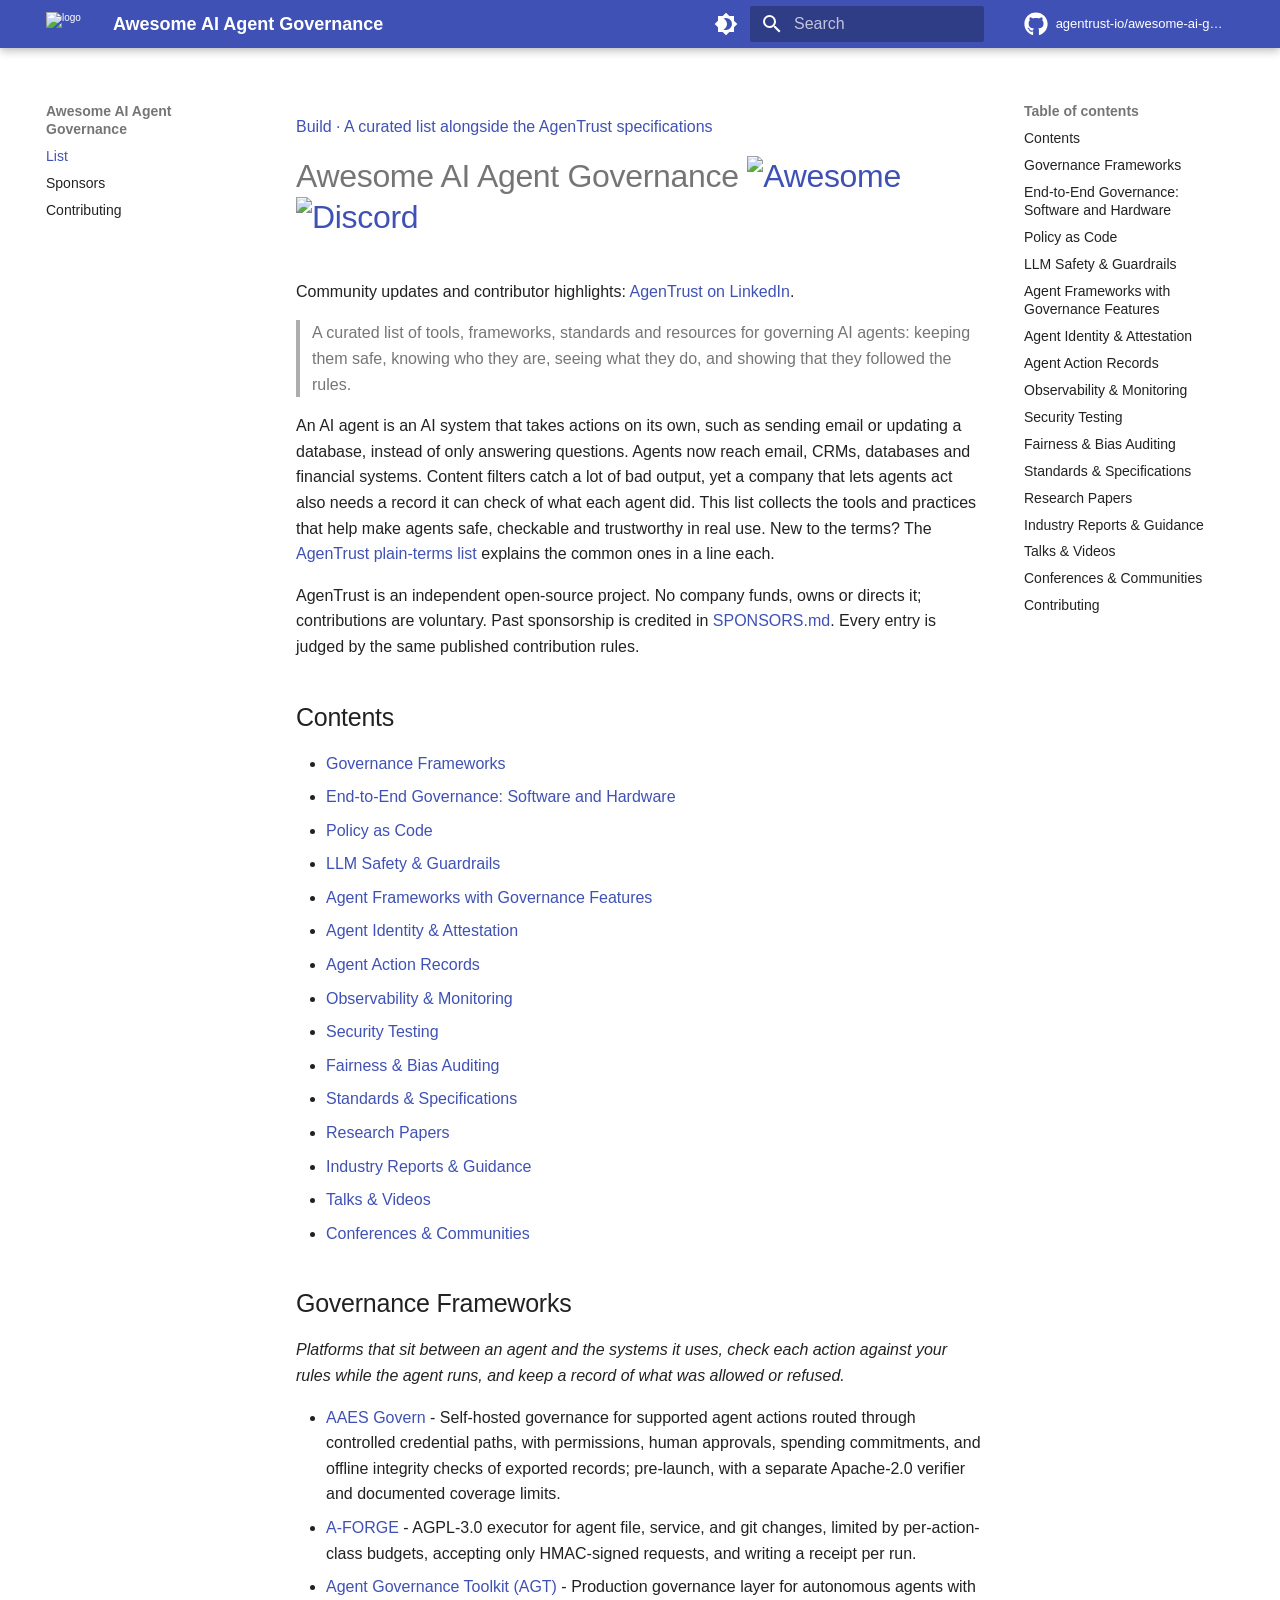
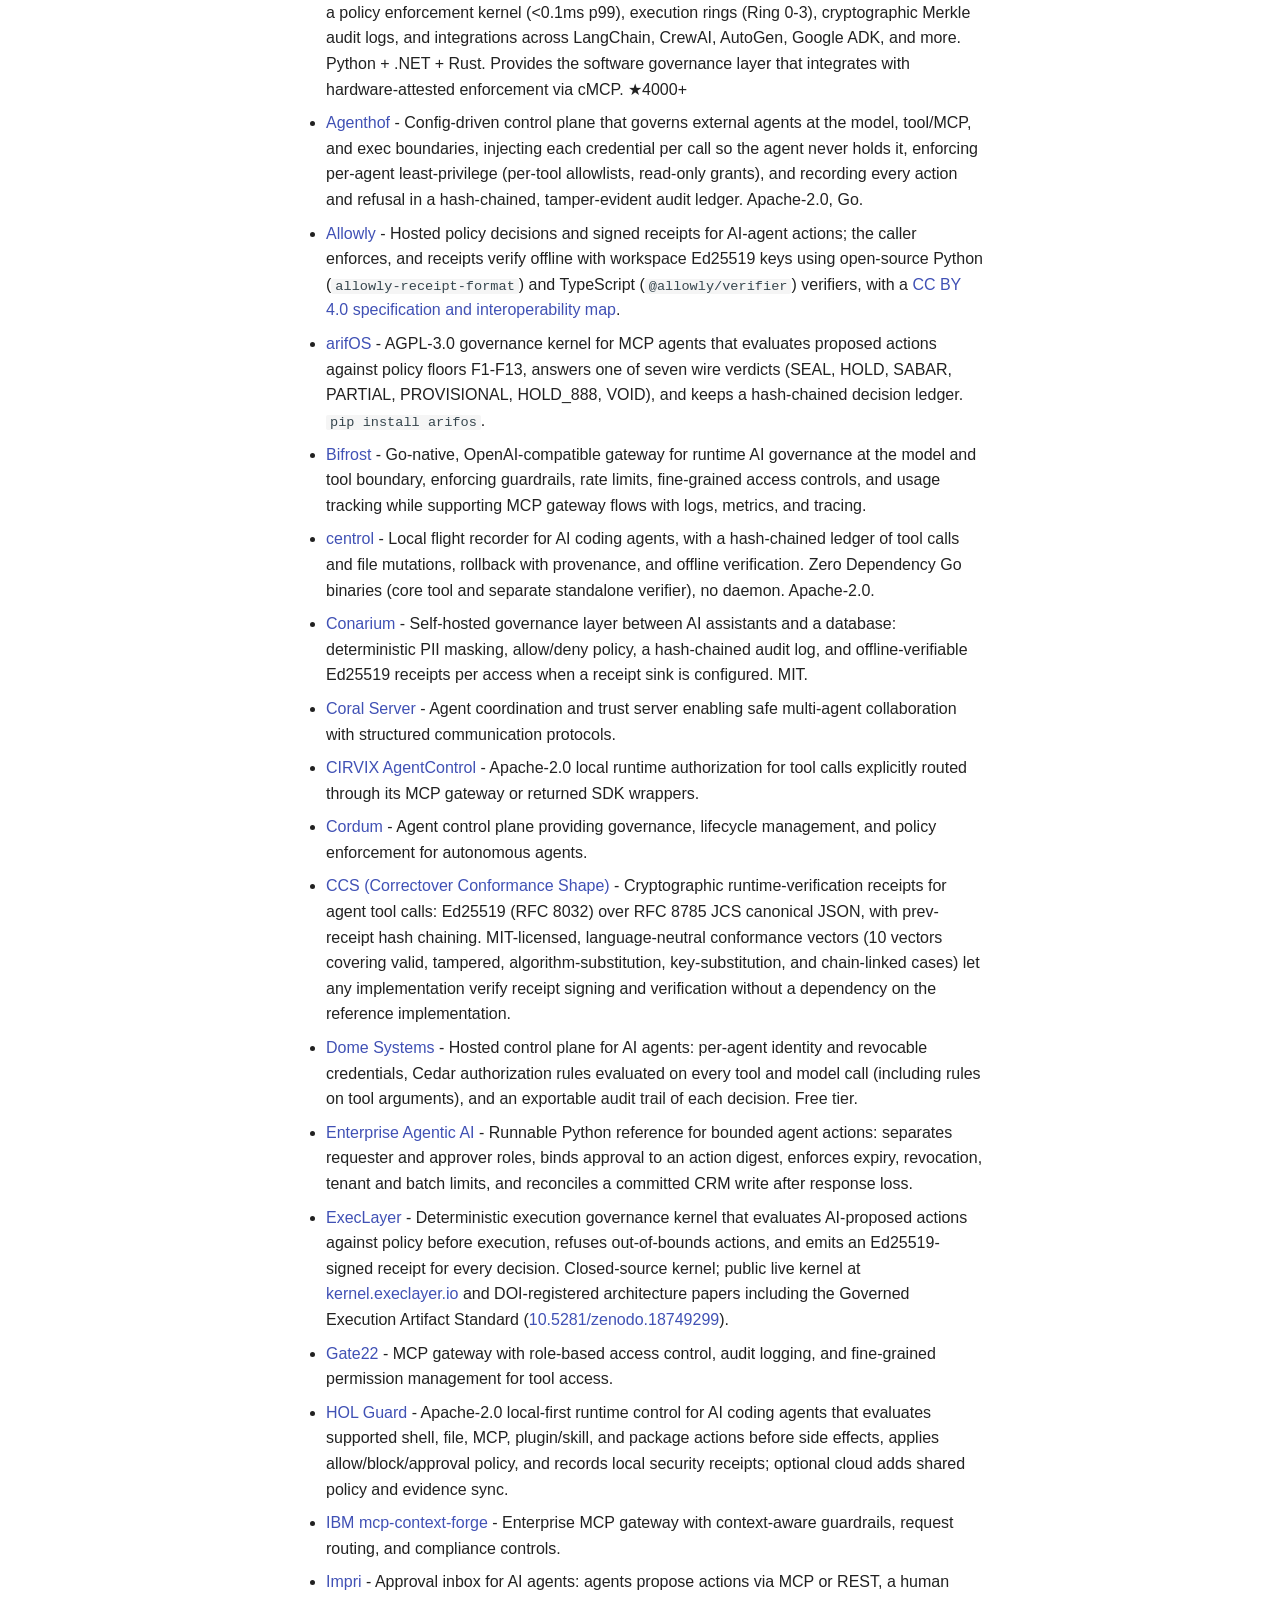
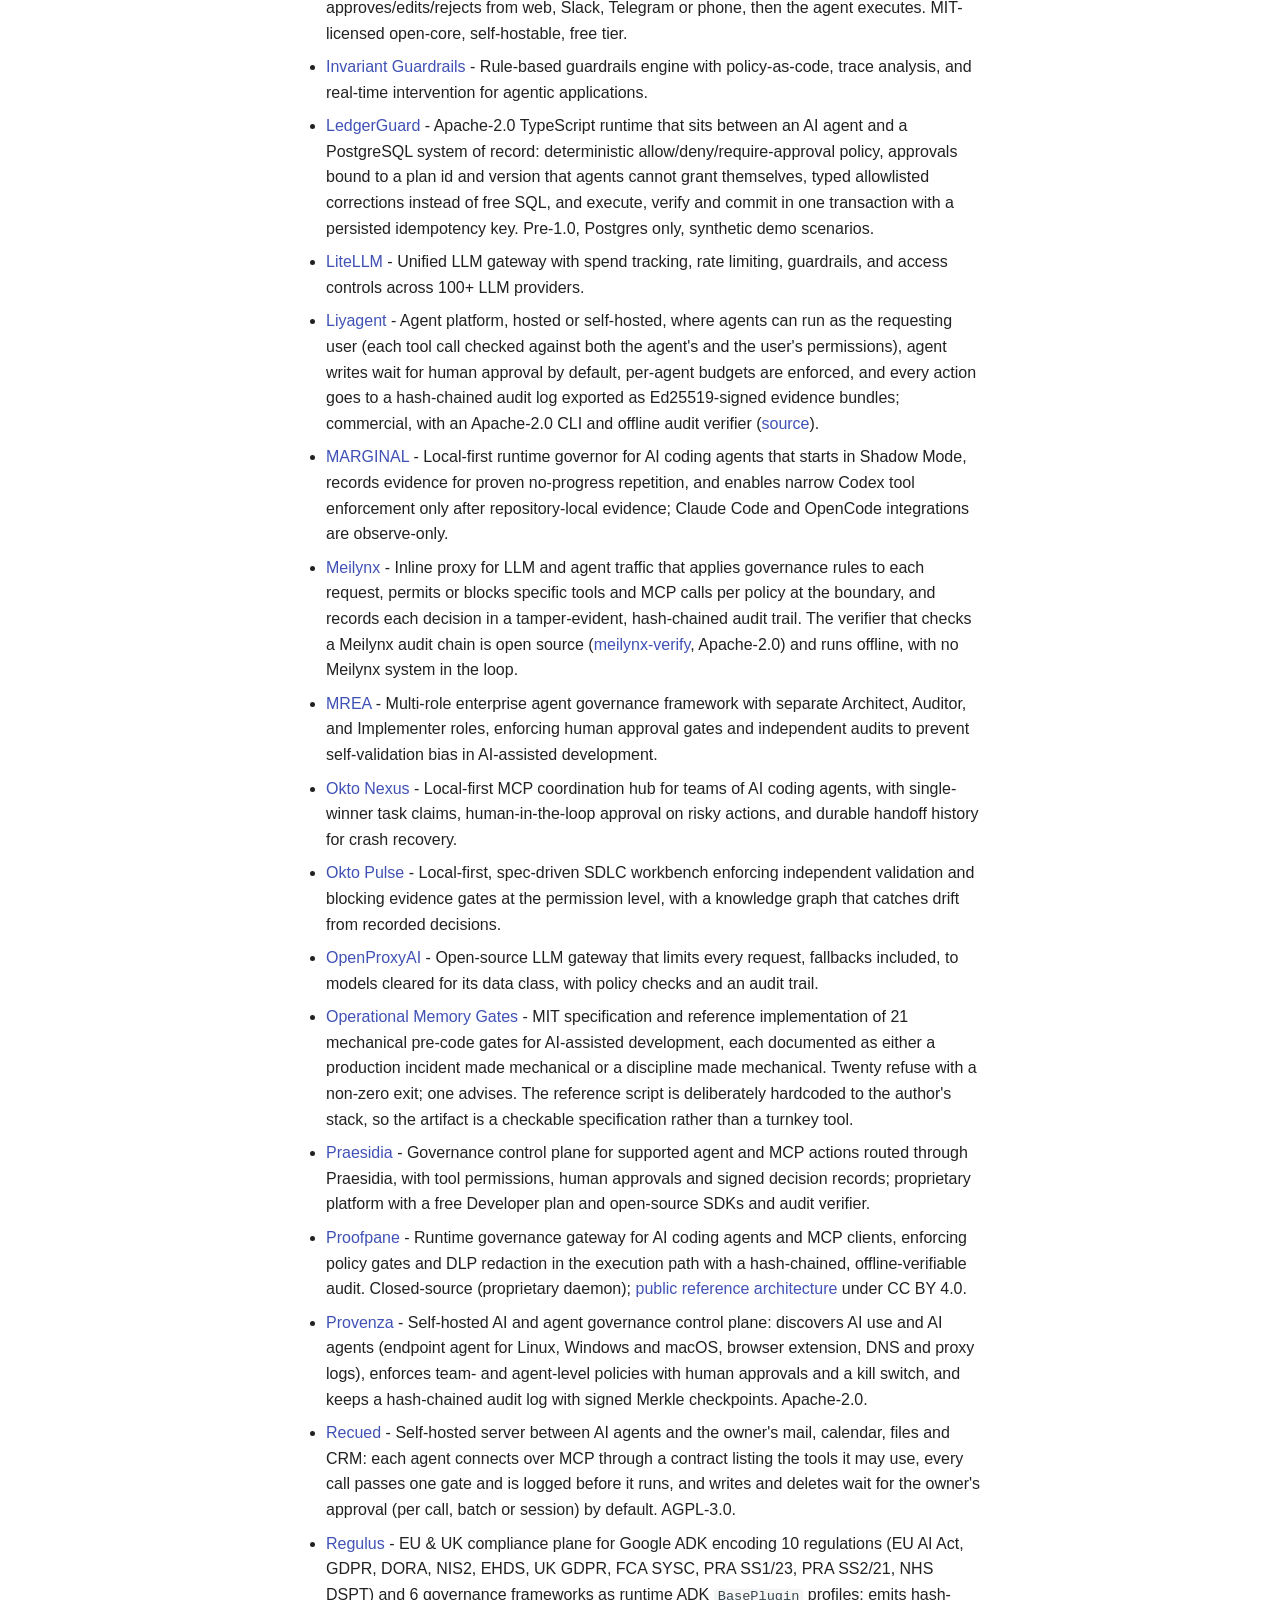
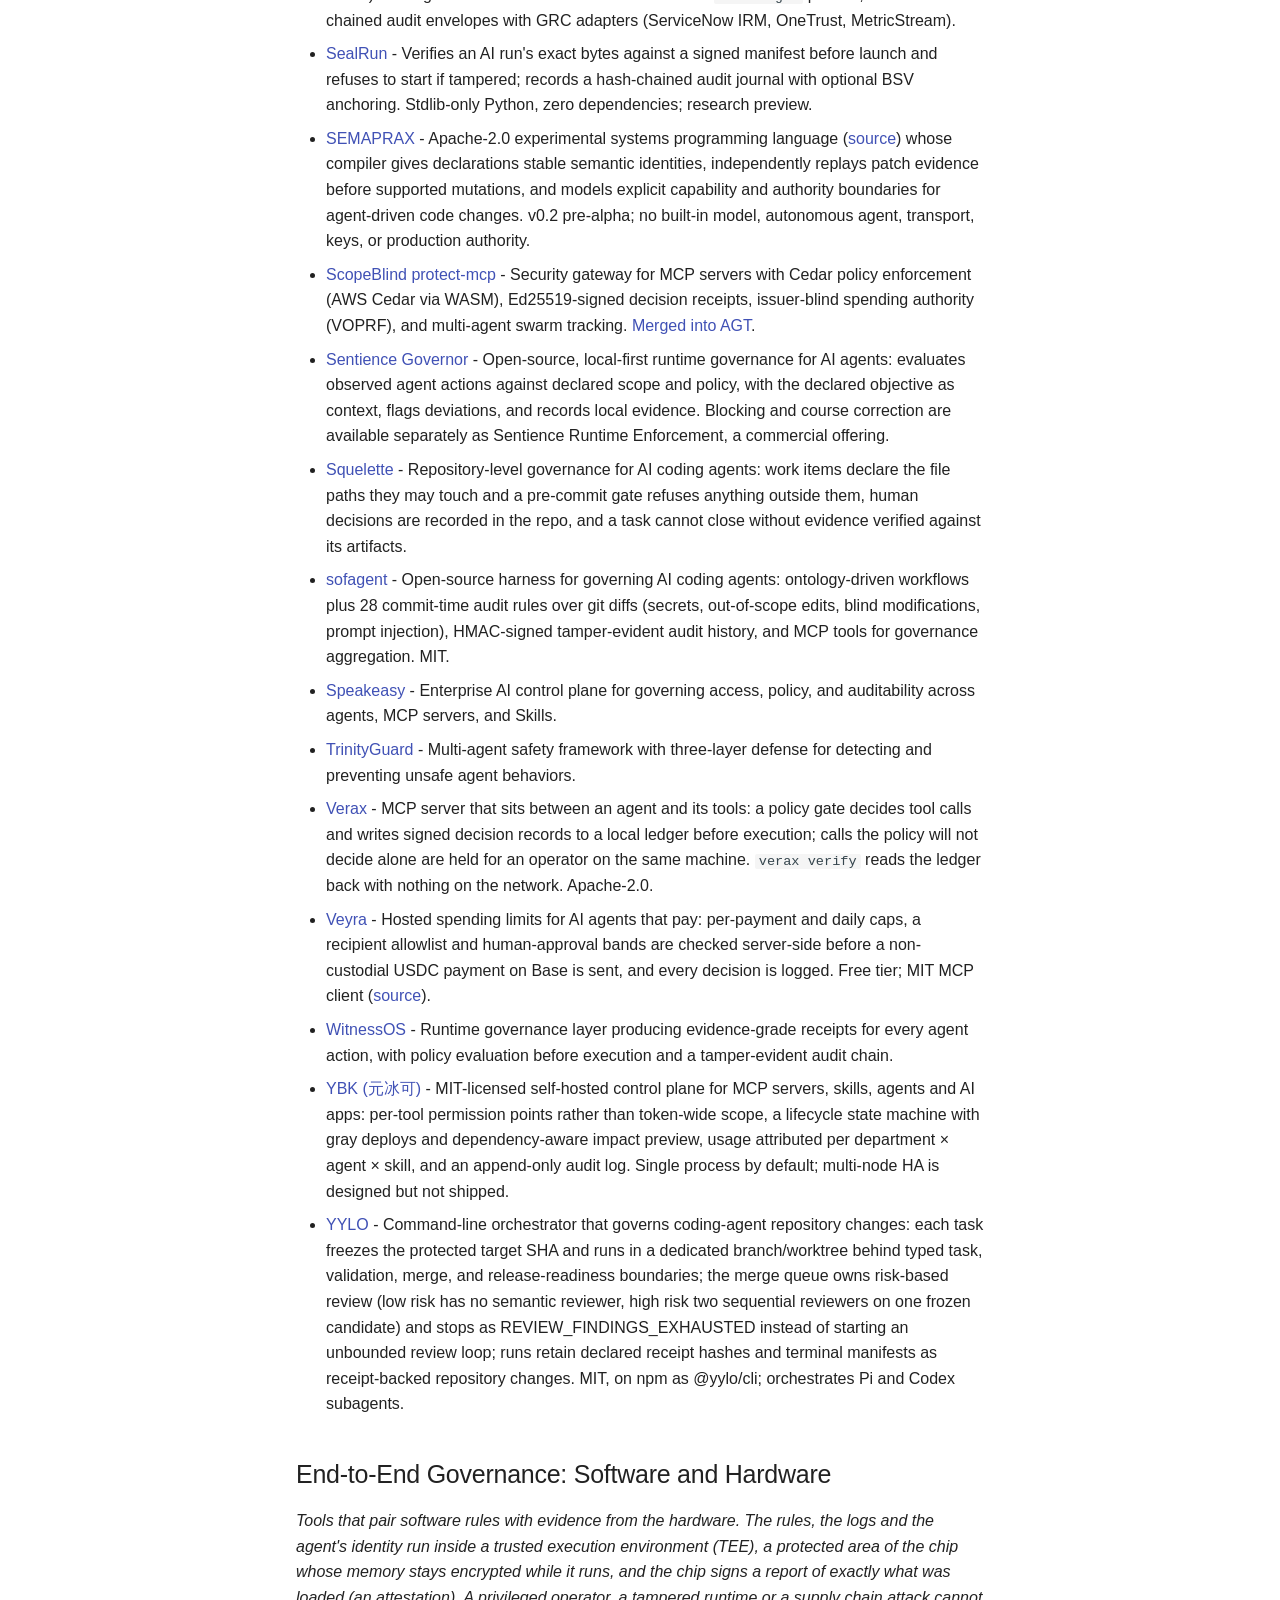
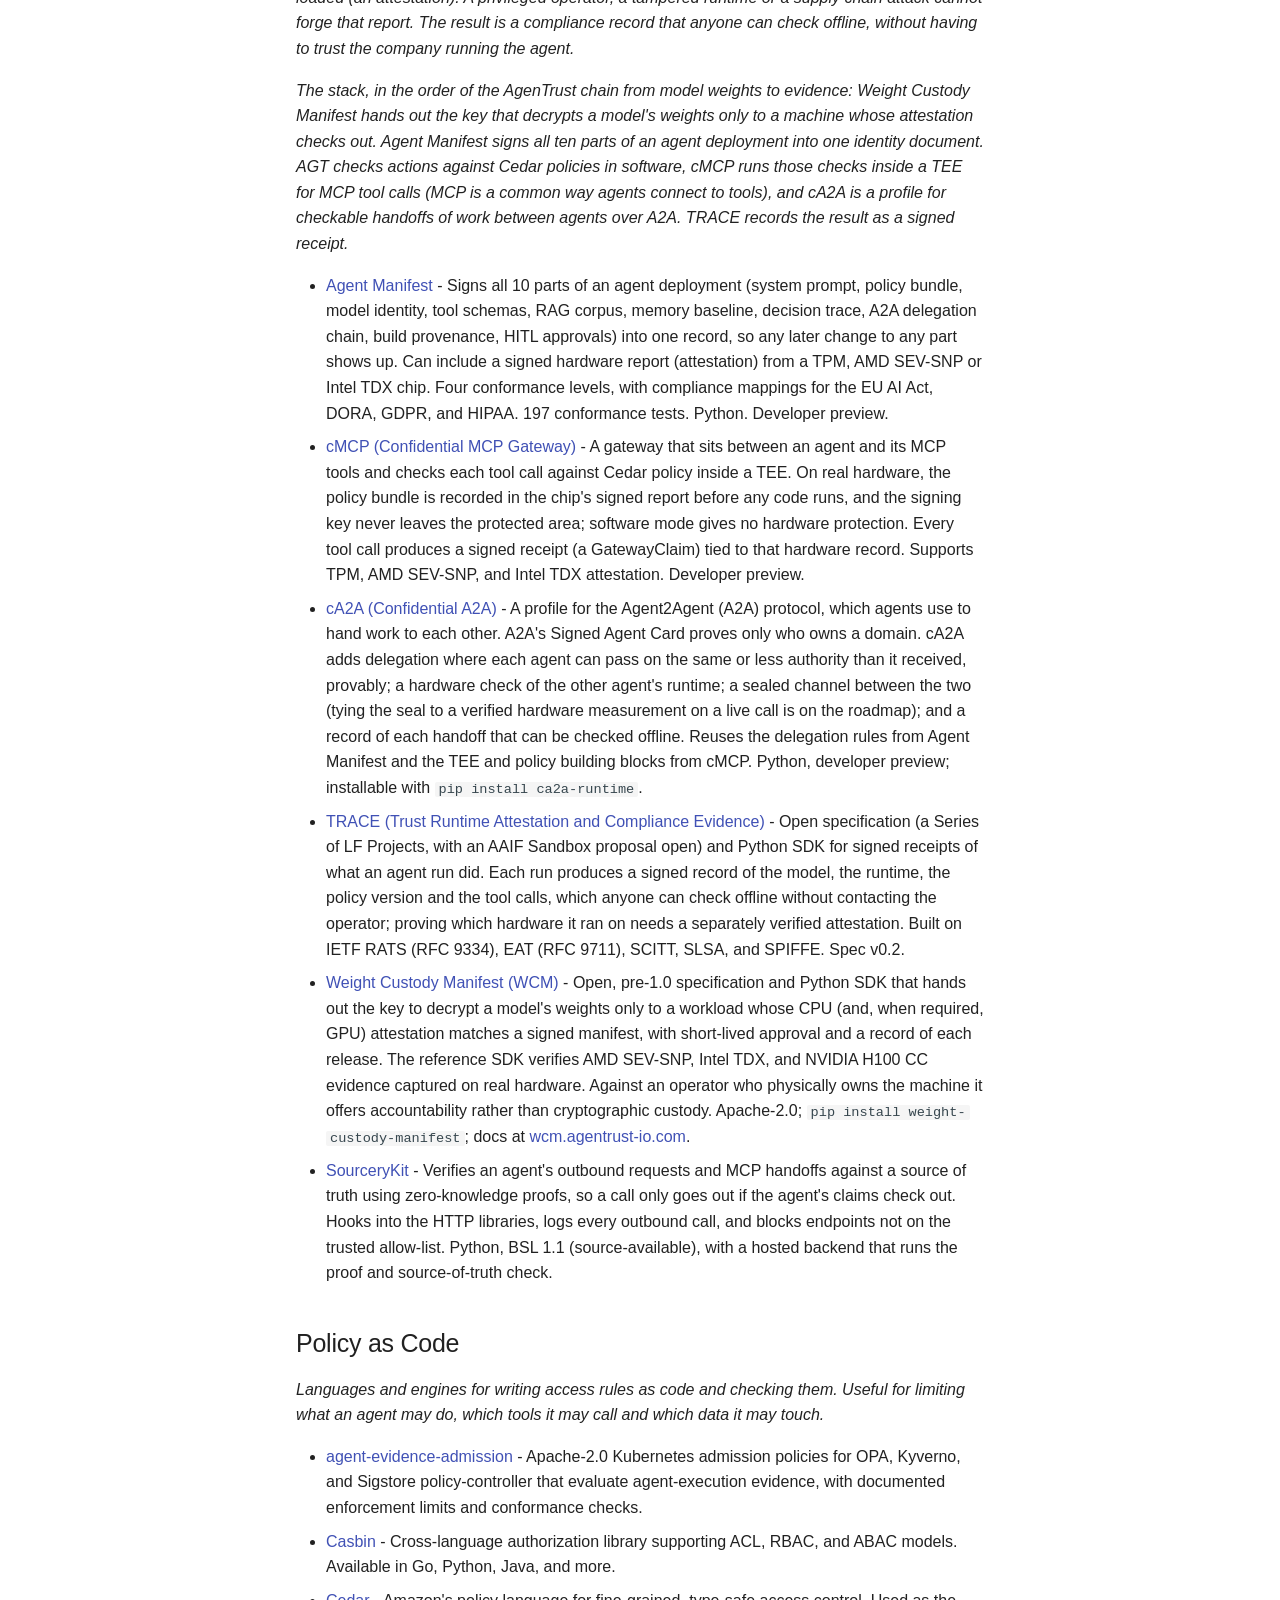
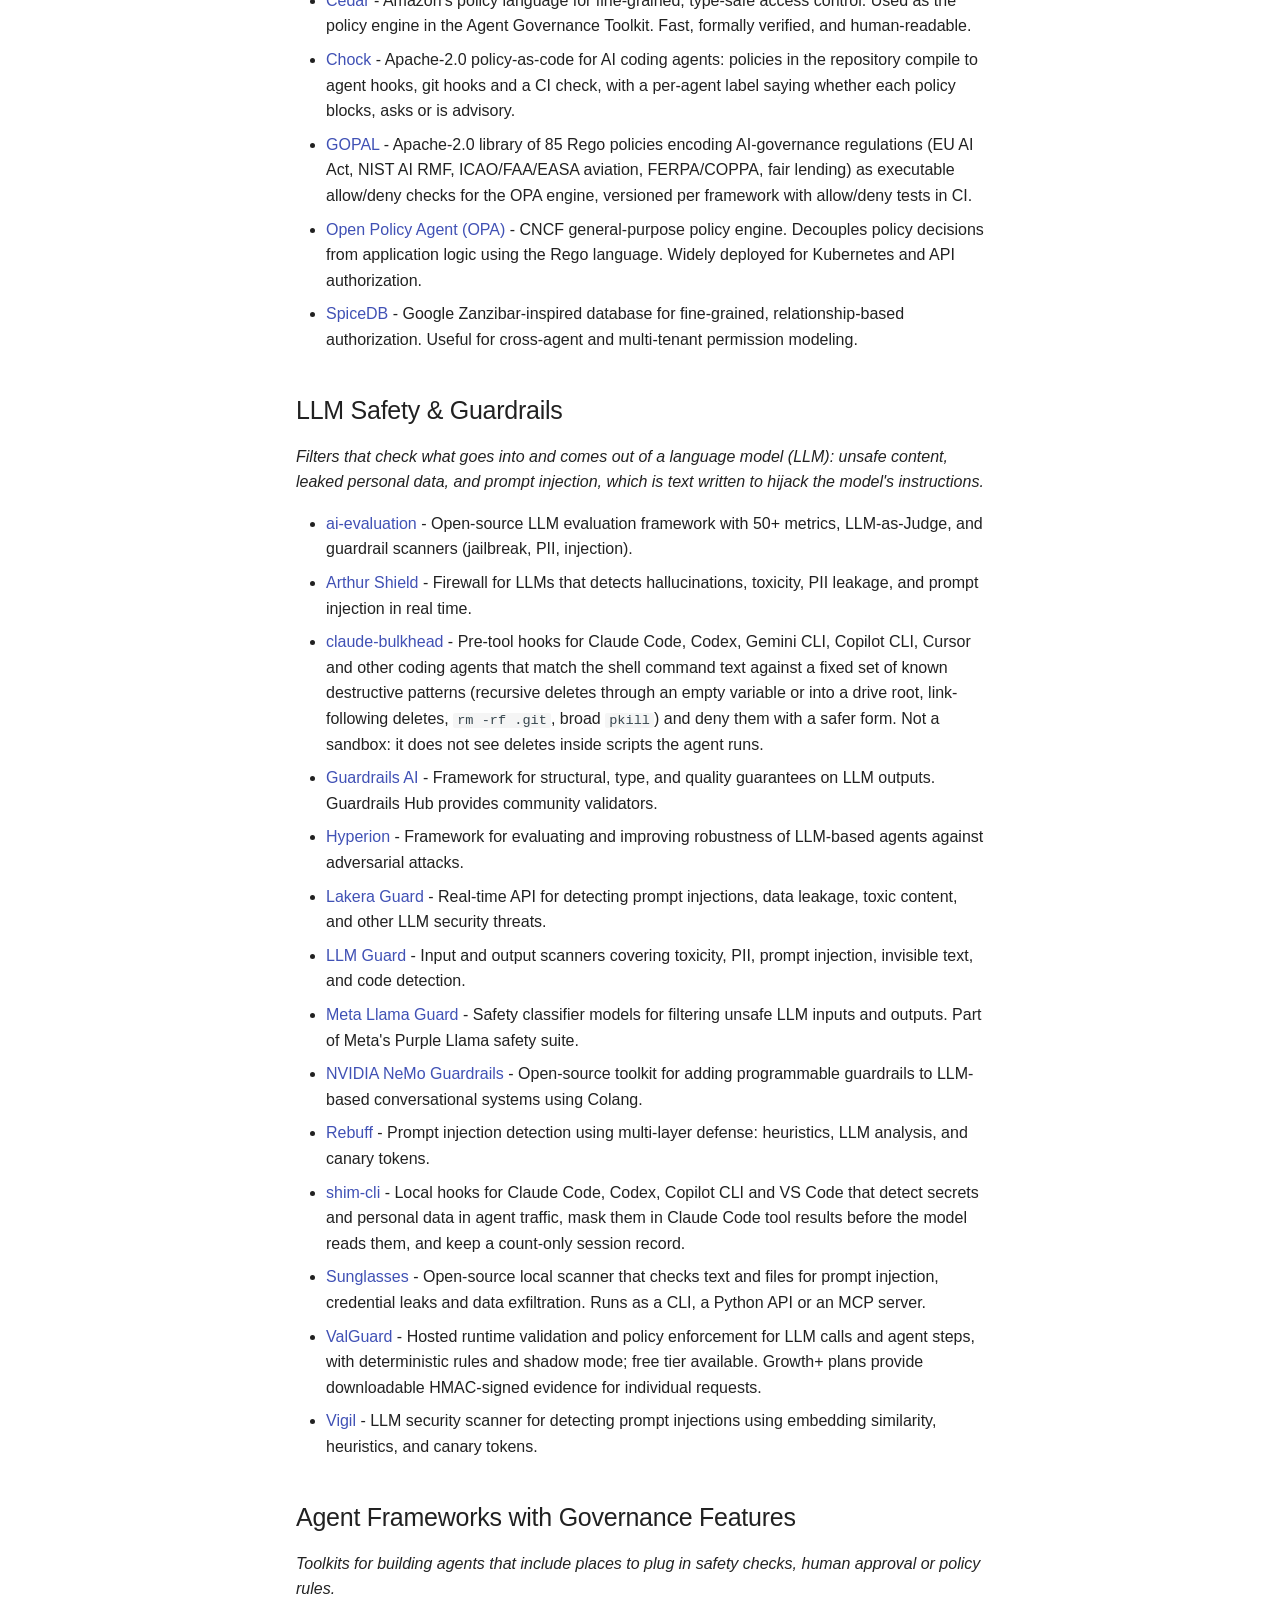
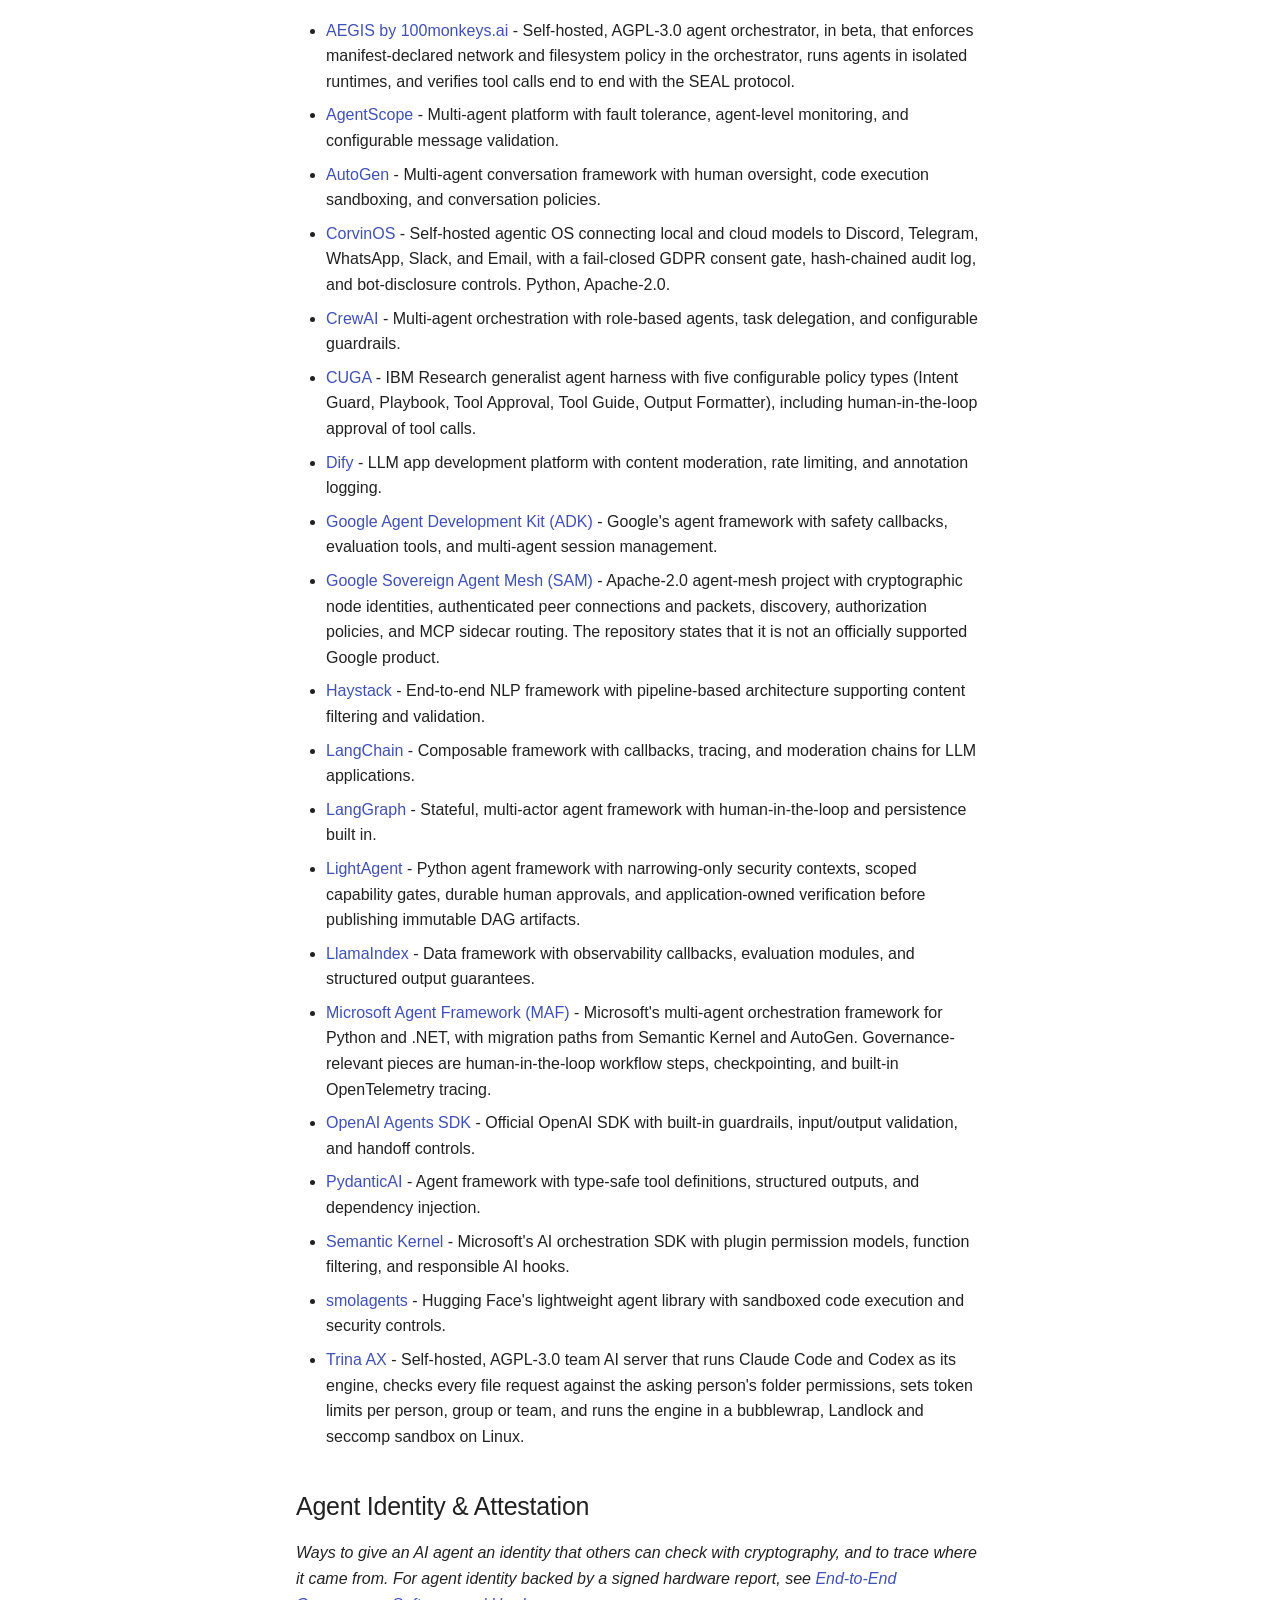
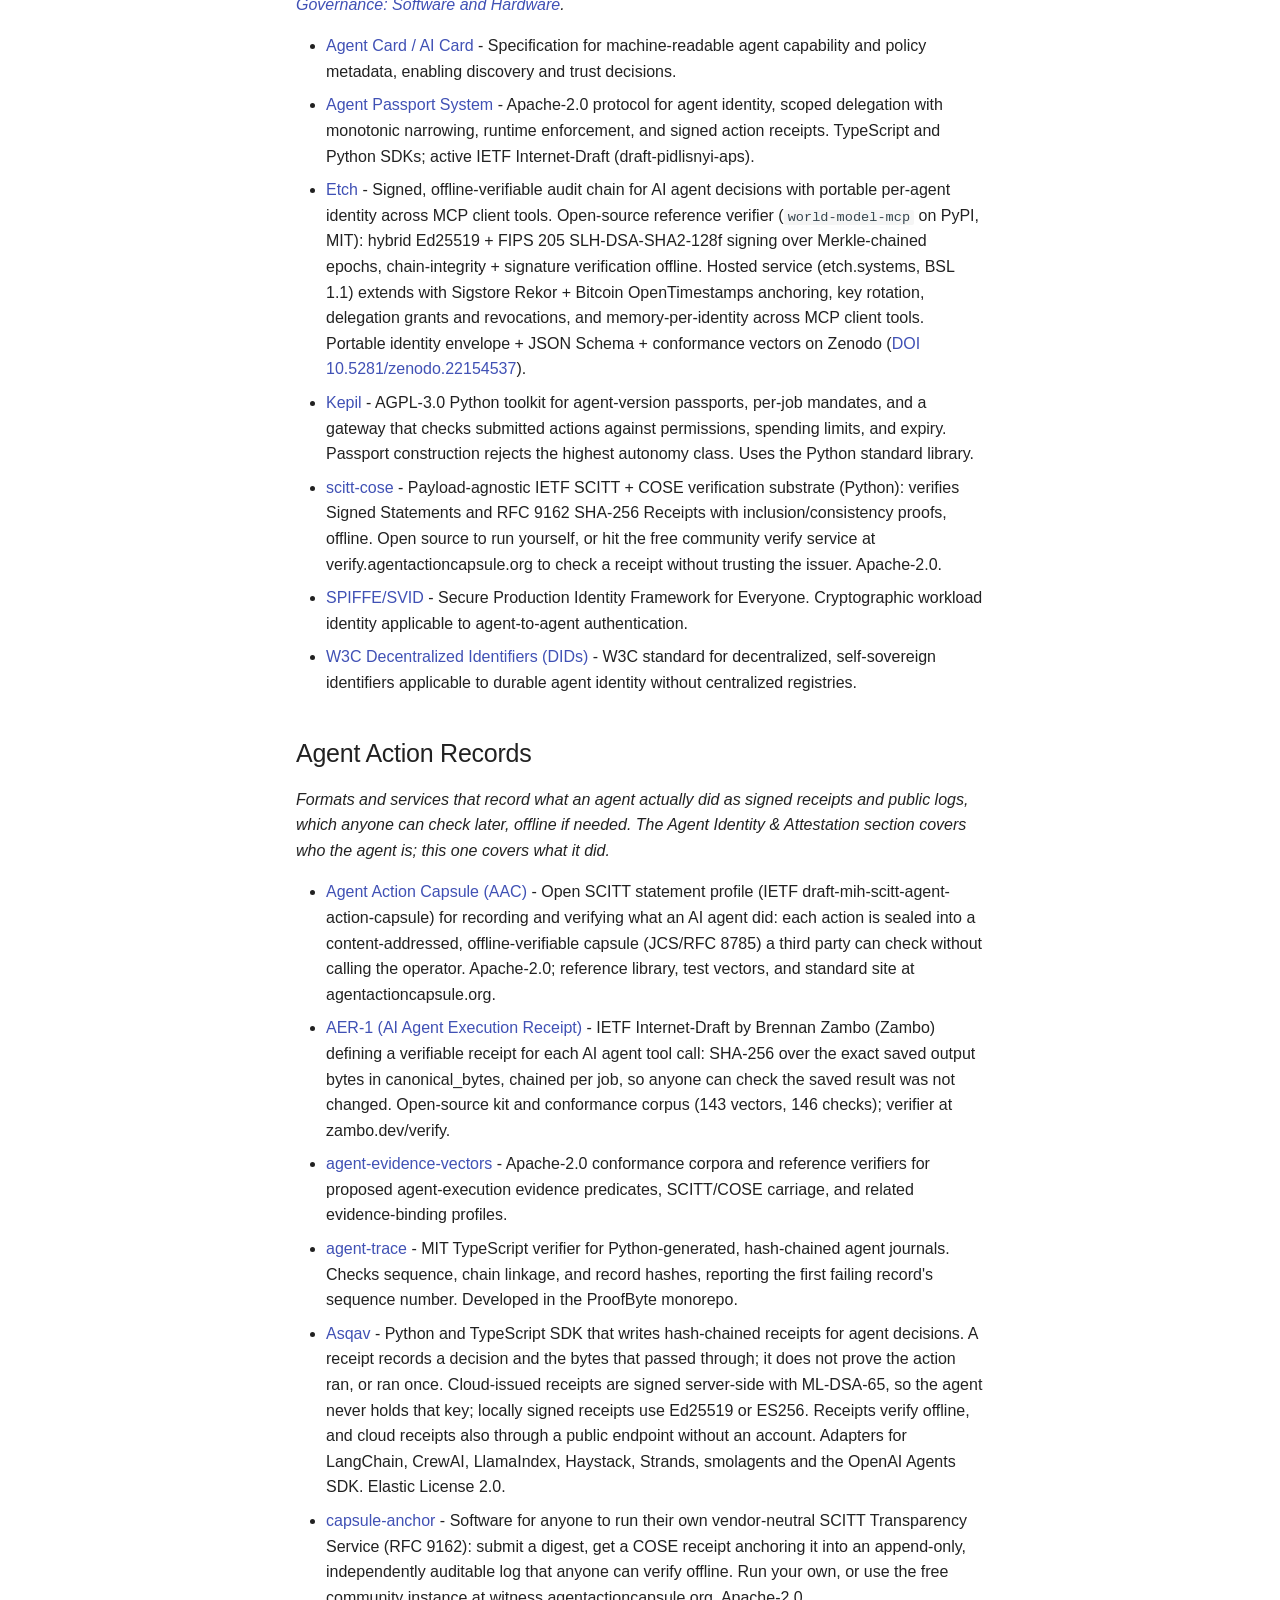
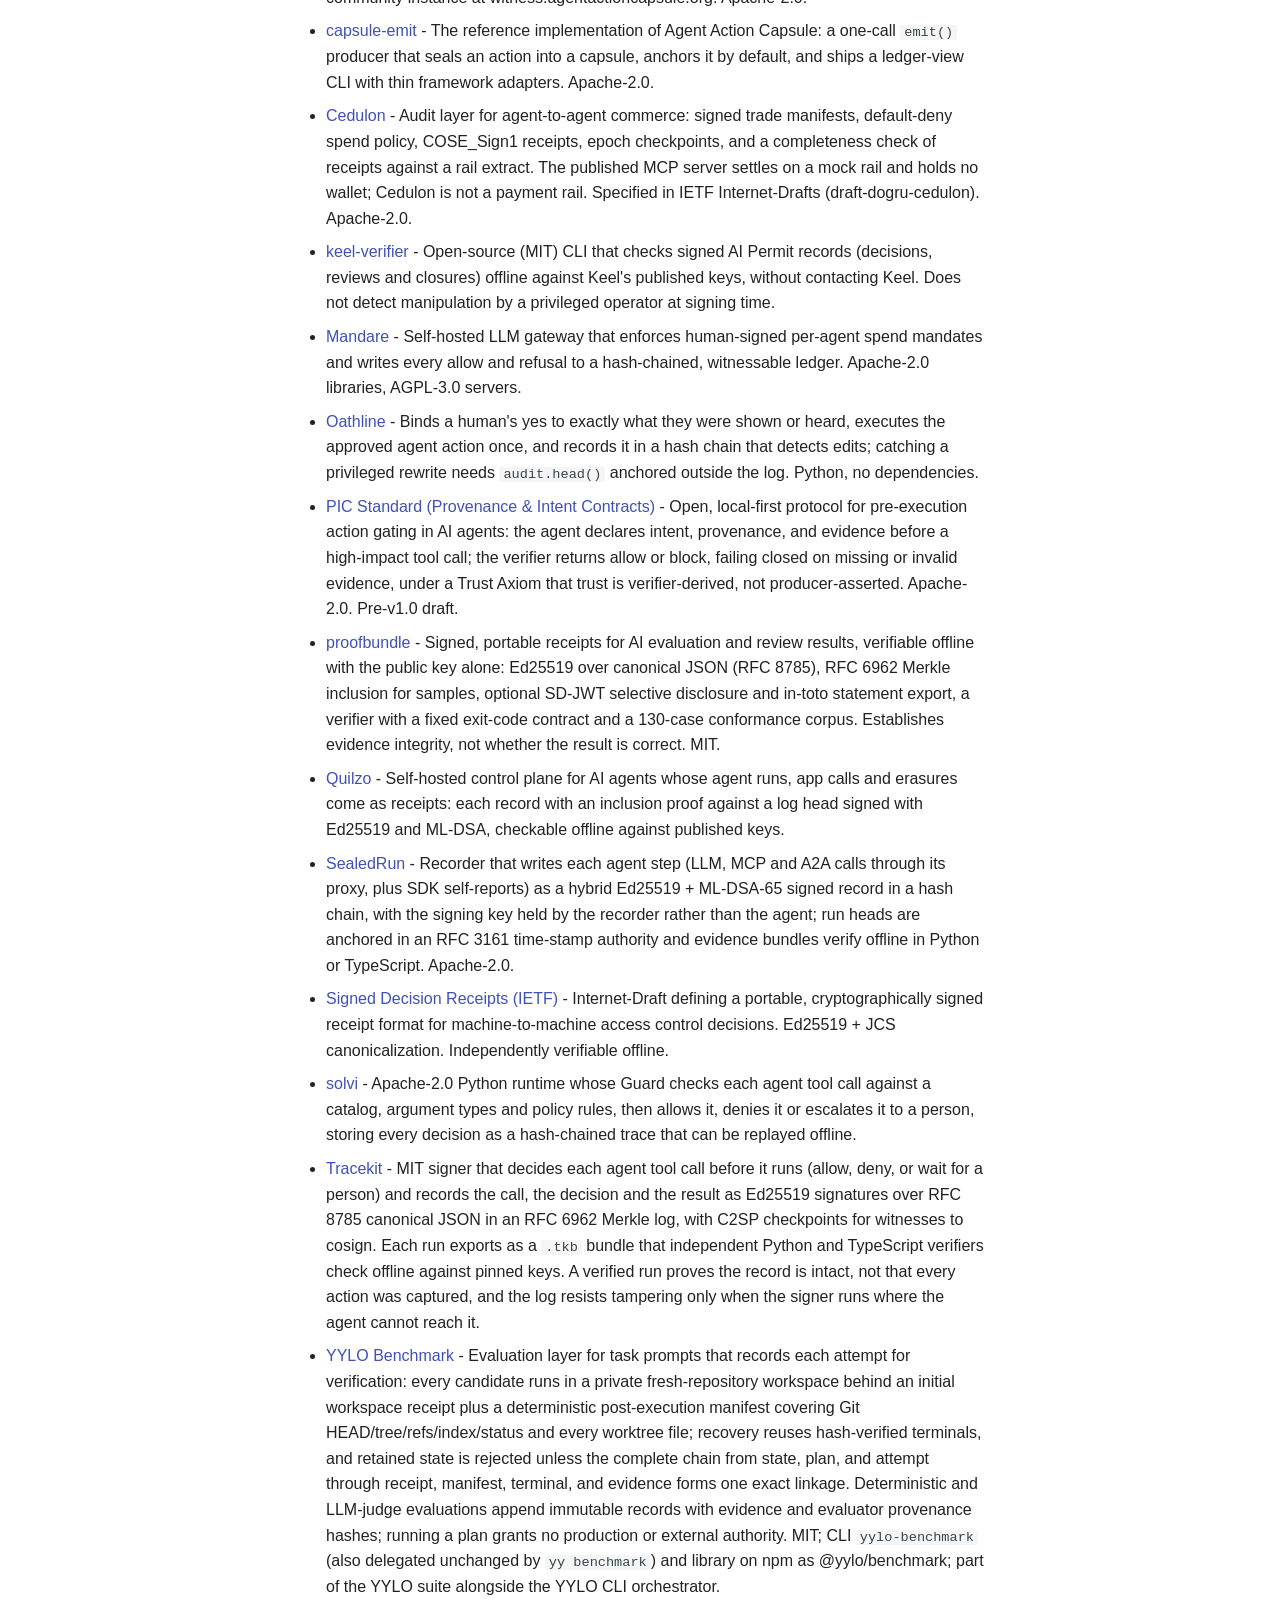
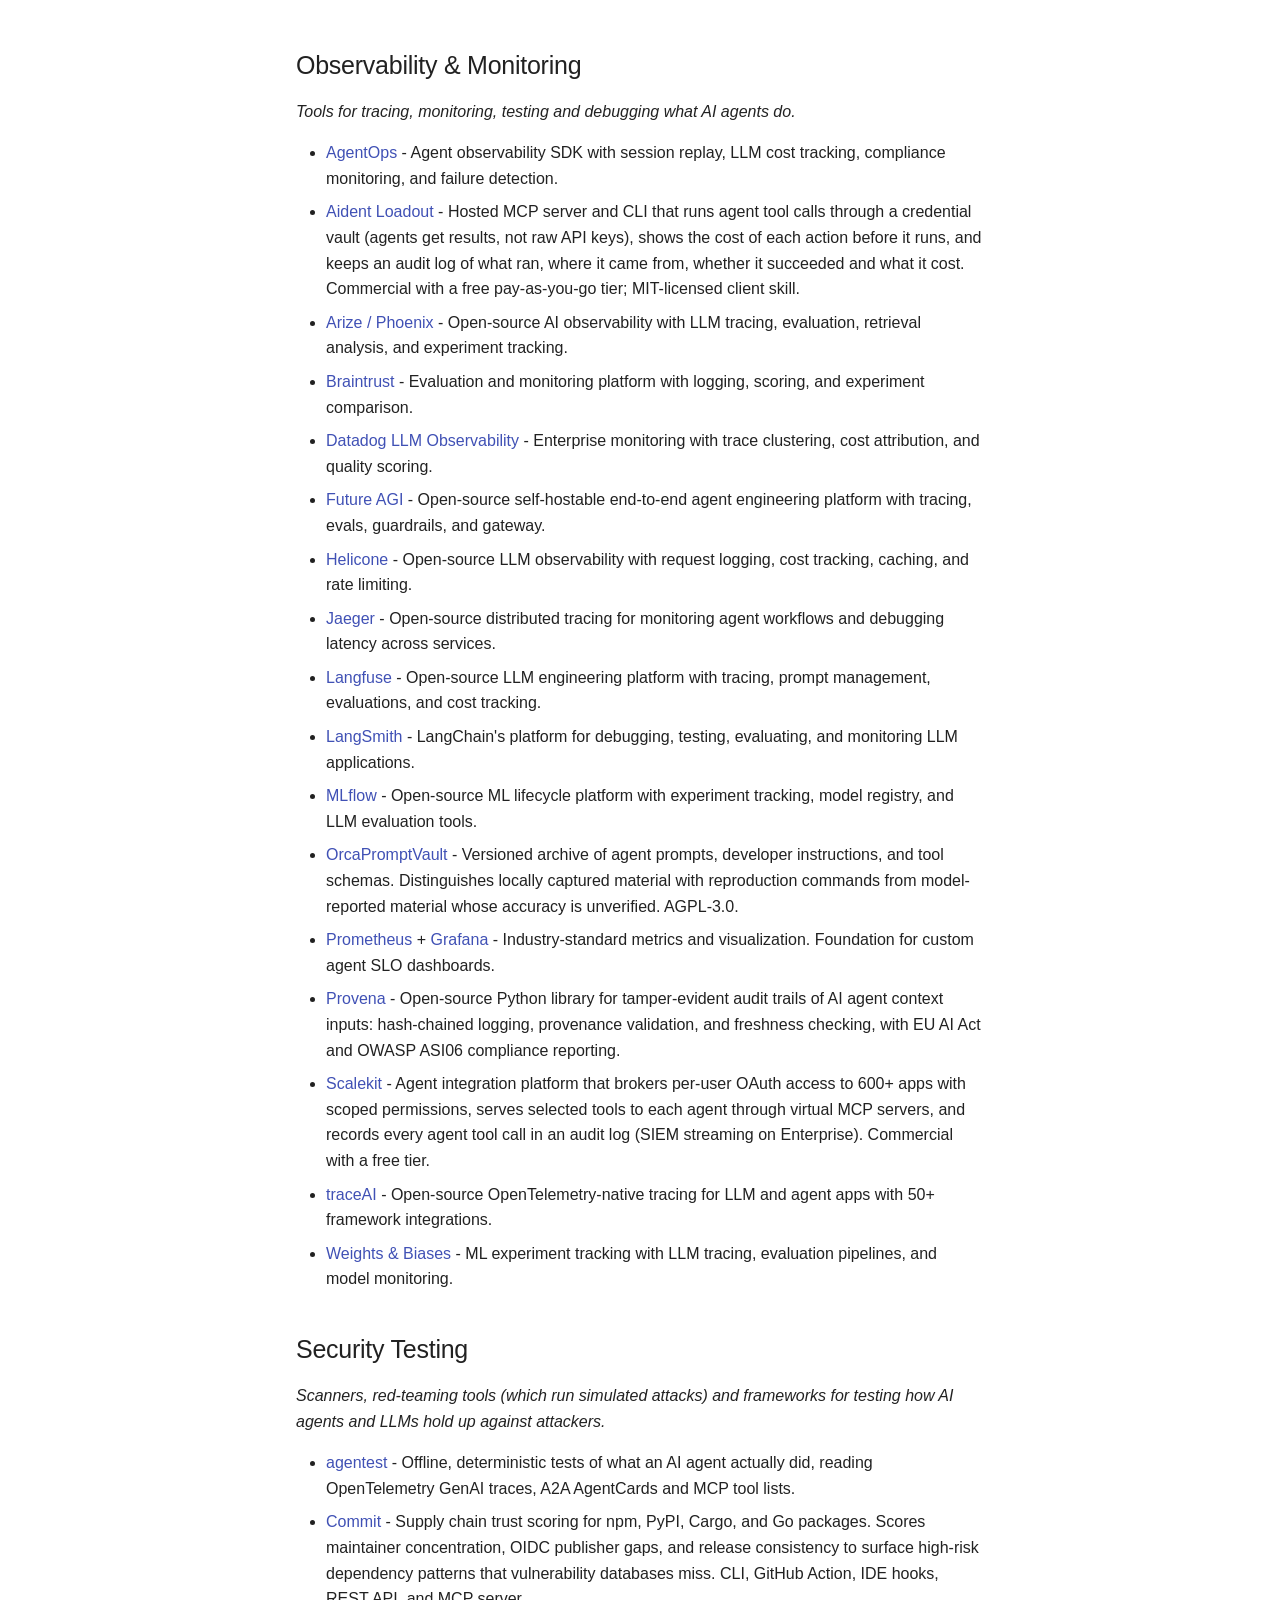
==== commit c50fd00a: "Deployed 2c779c6 with MkDocs version: 1.6.1" ====
--- a/index.html
+++ b/index.html
@@ -37,4 +37,4 @@
       }
     ]
   }
-  </script></head> <body dir=ltr data-md-color-scheme=default data-md-color-primary=custom data-md-color-accent=custom> <input class=md-toggle data-md-toggle=drawer type=checkbox id=__drawer autocomplete=off> <input class=md-toggle data-md-toggle=search type=checkbox id=__search autocomplete=off> <label class=md-overlay for=__drawer></label> <div data-md-component=skip> <a href=#awesome-ai-agent-governance class=md-skip> Skip to content </a> </div> <div data-md-component=announce> </div> <header class="md-header md-header--shadow" data-md-component=header> <nav class="md-header__inner md-grid" aria-label=Header> <a href=. title="Awesome AI Agent Governance" class="md-header__button md-logo" aria-label="Awesome AI Agent Governance" data-md-component=logo> <img src=docs/assets/icon.svg alt=logo> </a> <label class="md-header__button md-icon" for=__drawer> <svg xmlns=http://www.w3.org/2000/svg viewbox="0 0 24 24"><path d="M3 6h18v2H3zm0 5h18v2H3zm0 5h18v2H3z"/></svg> </label> <div class=md-header__title data-md-component=header-title> <div class=md-header__ellipsis> <div class=md-header__topic> <span class=md-ellipsis> Awesome AI Agent Governance </span> </div> <div class=md-header__topic data-md-component=header-topic> <span class=md-ellipsis> List </span> </div> </div> </div> <form class=md-header__option data-md-component=palette> <input class=md-option data-md-color-media data-md-color-scheme=default data-md-color-primary=custom data-md-color-accent=custom aria-label="Switch to dark mode" type=radio name=__palette id=__palette_0> <label class="md-header__button md-icon" title="Switch to dark mode" for=__palette_1 hidden> <svg xmlns=http://www.w3.org/2000/svg viewbox="0 0 24 24"><path d="M12 18c-.89 0-1.74-.2-2.5-.55C11.56 16.5 13 14.42 13 12s-1.44-4.5-3.5-5.45C10.26 6.2 11.11 6 12 6a6 6 0 0 1 6 6 6 6 0 0 1-6 6m8-9.31V4h-4.69L12 .69 8.69 4H4v4.69L.69 12 4 15.31V20h4.69L12 23.31 15.31 20H20v-4.69L23.31 12z"/></svg> </label> <input class=md-option data-md-color-media data-md-color-scheme=slate data-md-color-primary=custom data-md-color-accent=custom aria-label="Switch to light mode" type=radio name=__palette id=__palette_1> <label class="md-header__button md-icon" title="Switch to light mode" for=__palette_0 hidden> <svg xmlns=http://www.w3.org/2000/svg viewbox="0 0 24 24"><path d="M12 8a4 4 0 0 0-4 4 4 4 0 0 0 4 4 4 4 0 0 0 4-4 4 4 0 0 0-4-4m0 10a6 6 0 0 1-6-6 6 6 0 0 1 6-6 6 6 0 0 1 6 6 6 6 0 0 1-6 6m8-9.31V4h-4.69L12 .69 8.69 4H4v4.69L.69 12 4 15.31V20h4.69L12 23.31 15.31 20H20v-4.69L23.31 12z"/></svg> </label> </form> <script>var palette=__md_get("__palette");if(palette&&palette.color){if("(prefers-color-scheme)"===palette.color.media){var media=matchMedia("(prefers-color-scheme: light)"),input=document.querySelector(media.matches?"[data-md-color-media='(prefers-color-scheme: light)']":"[data-md-color-media='(prefers-color-scheme: dark)']");palette.color.media=input.getAttribute("data-md-color-media"),palette.color.scheme=input.getAttribute("data-md-color-scheme"),palette.color.primary=input.getAttribute("data-md-color-primary"),palette.color.accent=input.getAttribute("data-md-color-accent")}for(var[key,value]of Object.entries(palette.color))document.body.setAttribute("data-md-color-"+key,value)}</script> <label class="md-header__button md-icon" for=__search> <svg xmlns=http://www.w3.org/2000/svg viewbox="0 0 24 24"><path d="M9.5 3A6.5 6.5 0 0 1 16 9.5c0 1.61-.59 3.09-1.56 4.23l.27.27h.79l5 5-1.5 1.5-5-5v-.79l-.27-.27A6.52 6.52 0 0 1 9.5 16 6.5 6.5 0 0 1 3 9.5 6.5 6.5 0 0 1 9.5 3m0 2C7 5 5 7 5 9.5S7 14 9.5 14 14 12 14 9.5 12 5 9.5 5"/></svg> </label> <div class=md-search data-md-component=search role=dialog> <label class=md-search__overlay for=__search></label> <div class=md-search__inner role=search> <form class=md-search__form name=search> <input type=text class=md-search__input name=query aria-label=Search placeholder=Search autocapitalize=off autocorrect=off autocomplete=off spellcheck=false data-md-component=search-query required> <label class="md-search__icon md-icon" for=__search> <svg xmlns=http://www.w3.org/2000/svg viewbox="0 0 24 24"><path d="M9.5 3A6.5 6.5 0 0 1 16 9.5c0 1.61-.59 3.09-1.56 4.23l.27.27h.79l5 5-1.5 1.5-5-5v-.79l-.27-.27A6.52 6.52 0 0 1 9.5 16 6.5 6.5 0 0 1 3 9.5 6.5 6.5 0 0 1 9.5 3m0 2C7 5 5 7 5 9.5S7 14 9.5 14 14 12 14 9.5 12 5 9.5 5"/></svg> <svg xmlns=http://www.w3.org/2000/svg viewbox="0 0 24 24"><path d="M20 11v2H8l5.5 5.5-1.42 1.42L4.16 12l7.92-7.92L13.5 5.5 8 11z"/></svg> </label> <nav class=md-search__options aria-label=Search> <button type=reset class="md-search__icon md-icon" title=Clear aria-label=Clear tabindex=-1> <svg xmlns=http://www.w3.org/2000/svg viewbox="0 0 24 24"><path d="M19 6.41 17.59 5 12 10.59 6.41 5 5 6.41 10.59 12 5 17.59 6.41 19 12 13.41 17.59 19 19 17.59 13.41 12z"/></svg> </button> </nav> <div class=md-search__suggest data-md-component=search-suggest></div> </form> <div class=md-search__output> <div class=md-search__scrollwrap tabindex=0 data-md-scrollfix> <div class=md-search-result data-md-component=search-result> <div class=md-search-result__meta> Initializing search </div> <ol class=md-search-result__list role=presentation></ol> </div> </div> </div> </div> </div> <div class=md-header__source> <a href=https://github.com/agentrust-io/awesome-ai-governance title="Go to repository" class=md-source data-md-component=source> <div class="md-source__icon md-icon"> <svg xmlns=http://www.w3.org/2000/svg viewbox="0 0 512 512"><!-- Font Awesome Free 7.1.0 by @fontawesome - https://fontawesome.com License - https://fontawesome.com/license/free (Icons: CC BY 4.0, Fonts: SIL OFL 1.1, Code: MIT License) Copyright 2025 Fonticons, Inc.--><path d="M173.9 397.4c0 2-2.3 3.6-5.2 3.6-3.3.3-5.6-1.3-5.6-3.6 0-2 2.3-3.6 5.2-3.6 3-.3 5.6 1.3 5.6 3.6m-31.1-4.5c-.7 2 1.3 4.3 4.3 4.9 2.6 1 5.6 0 6.2-2s-1.3-4.3-4.3-5.2c-2.6-.7-5.5.3-6.2 2.3m44.2-1.7c-2.9.7-4.9 2.6-4.6 4.9.3 2 2.9 3.3 5.9 2.6 2.9-.7 4.9-2.6 4.6-4.6-.3-1.9-3-3.2-5.9-2.9M252.8 8C114.1 8 8 113.3 8 252c0 110.9 69.8 205.8 169.5 239.2 12.8 2.3 17.3-5.6 17.3-12.1 0-6.2-.3-40.4-.3-61.4 0 0-70 15-84.7-29.8 0 0-11.4-29.1-27.8-36.6 0 0-22.9-15.7 1.6-15.4 0 0 24.9 2 38.6 25.8 21.9 38.6 58.6 27.5 72.9 20.9 2.3-16 8.8-27.1 16-33.7-55.9-6.2-112.3-14.3-112.3-110.5 0-27.5 7.6-41.3 23.6-58.9-2.6-6.5-11.1-33.3 2.6-67.9 20.9-6.5 69 27 69 27 20-5.6 41.5-8.5 62.8-8.5s42.8 2.9 62.8 8.5c0 0 48.1-33.6 69-27 13.7 34.7 5.2 61.4 2.6 67.9 16 17.7 25.8 31.5 25.8 58.9 0 96.5-58.9 104.2-114.8 110.5 9.2 7.9 17 22.9 17 46.4 0 33.7-.3 75.4-.3 83.6 0 6.5 4.6 14.4 17.3 12.1C436.2 457.8 504 362.9 504 252 504 113.3 391.5 8 252.8 8M105.2 352.9c-1.3 1-1 3.3.7 5.2 1.6 1.6 3.9 2.3 5.2 1 1.3-1 1-3.3-.7-5.2-1.6-1.6-3.9-2.3-5.2-1m-10.8-8.1c-.7 1.3.3 2.9 2.3 3.9 1.6 1 3.6.7 4.3-.7.7-1.3-.3-2.9-2.3-3.9-2-.6-3.6-.3-4.3.7m32.4 35.6c-1.6 1.3-1 4.3 1.3 6.2 2.3 2.3 5.2 2.6 6.5 1 1.3-1.3.7-4.3-1.3-6.2-2.2-2.3-5.2-2.6-6.5-1m-11.4-14.7c-1.6 1-1.6 3.6 0 5.9s4.3 3.3 5.6 2.3c1.6-1.3 1.6-3.9 0-6.2-1.4-2.3-4-3.3-5.6-2"/></svg> </div> <div class=md-source__repository> agentrust-io/awesome-ai-governance </div> </a> </div> </nav> </header> <div class=md-container data-md-component=container> <main class=md-main data-md-component=main> <div class="md-main__inner md-grid"> <div class="md-sidebar md-sidebar--primary" data-md-component=sidebar data-md-type=navigation> <div class=md-sidebar__scrollwrap> <div class=md-sidebar__inner> <nav class="md-nav md-nav--primary" aria-label=Navigation data-md-level=0> <label class=md-nav__title for=__drawer> <a href=. title="Awesome AI Agent Governance" class="md-nav__button md-logo" aria-label="Awesome AI Agent Governance" data-md-component=logo> <img src=docs/assets/icon.svg alt=logo> </a> Awesome AI Agent Governance </label> <div class=md-nav__source> <a href=https://github.com/agentrust-io/awesome-ai-governance title="Go to repository" class=md-source data-md-component=source> <div class="md-source__icon md-icon"> <svg xmlns=http://www.w3.org/2000/svg viewbox="0 0 512 512"><!-- Font Awesome Free 7.1.0 by @fontawesome - https://fontawesome.com License - https://fontawesome.com/license/free (Icons: CC BY 4.0, Fonts: SIL OFL 1.1, Code: MIT License) Copyright 2025 Fonticons, Inc.--><path d="M173.9 397.4c0 2-2.3 3.6-5.2 3.6-3.3.3-5.6-1.3-5.6-3.6 0-2 2.3-3.6 5.2-3.6 3-.3 5.6 1.3 5.6 3.6m-31.1-4.5c-.7 2 1.3 4.3 4.3 4.9 2.6 1 5.6 0 6.2-2s-1.3-4.3-4.3-5.2c-2.6-.7-5.5.3-6.2 2.3m44.2-1.7c-2.9.7-4.9 2.6-4.6 4.9.3 2 2.9 3.3 5.9 2.6 2.9-.7 4.9-2.6 4.6-4.6-.3-1.9-3-3.2-5.9-2.9M252.8 8C114.1 8 8 113.3 8 252c0 110.9 69.8 205.8 169.5 239.2 12.8 2.3 17.3-5.6 17.3-12.1 0-6.2-.3-40.4-.3-61.4 0 0-70 15-84.7-29.8 0 0-11.4-29.1-27.8-36.6 0 0-22.9-15.7 1.6-15.4 0 0 24.9 2 38.6 25.8 21.9 38.6 58.6 27.5 72.9 20.9 2.3-16 8.8-27.1 16-33.7-55.9-6.2-112.3-14.3-112.3-110.5 0-27.5 7.6-41.3 23.6-58.9-2.6-6.5-11.1-33.3 2.6-67.9 20.9-6.5 69 27 69 27 20-5.6 41.5-8.5 62.8-8.5s42.8 2.9 62.8 8.5c0 0 48.1-33.6 69-27 13.7 34.7 5.2 61.4 2.6 67.9 16 17.7 25.8 31.5 25.8 58.9 0 96.5-58.9 104.2-114.8 110.5 9.2 7.9 17 22.9 17 46.4 0 33.7-.3 75.4-.3 83.6 0 6.5 4.6 14.4 17.3 12.1C436.2 457.8 504 362.9 504 252 504 113.3 391.5 8 252.8 8M105.2 352.9c-1.3 1-1 3.3.7 5.2 1.6 1.6 3.9 2.3 5.2 1 1.3-1 1-3.3-.7-5.2-1.6-1.6-3.9-2.3-5.2-1m-10.8-8.1c-.7 1.3.3 2.9 2.3 3.9 1.6 1 3.6.7 4.3-.7.7-1.3-.3-2.9-2.3-3.9-2-.6-3.6-.3-4.3.7m32.4 35.6c-1.6 1.3-1 4.3 1.3 6.2 2.3 2.3 5.2 2.6 6.5 1 1.3-1.3.7-4.3-1.3-6.2-2.2-2.3-5.2-2.6-6.5-1m-11.4-14.7c-1.6 1-1.6 3.6 0 5.9s4.3 3.3 5.6 2.3c1.6-1.3 1.6-3.9 0-6.2-1.4-2.3-4-3.3-5.6-2"/></svg> </div> <div class=md-source__repository> agentrust-io/awesome-ai-governance </div> </a> </div> <ul class=md-nav__list data-md-scrollfix> <li class="md-nav__item md-nav__item--active"> <input class="md-nav__toggle md-toggle" type=checkbox id=__toc> <label class="md-nav__link md-nav__link--active" for=__toc> <span class=md-ellipsis> List </span> <span class="md-nav__icon md-icon"></span> </label> <a href=. class="md-nav__link md-nav__link--active"> <span class=md-ellipsis> List </span> </a> <nav class="md-nav md-nav--secondary" aria-label="Table of contents"> <label class=md-nav__title for=__toc> <span class="md-nav__icon md-icon"></span> Table of contents </label> <ul class=md-nav__list data-md-component=toc data-md-scrollfix> <li class=md-nav__item> <a href=#contents class=md-nav__link> <span class=md-ellipsis> Contents </span> </a> </li> <li class=md-nav__item> <a href=#governance-frameworks class=md-nav__link> <span class=md-ellipsis> Governance Frameworks </span> </a> </li> <li class=md-nav__item> <a href=#end-to-end-governance-software-and-hardware class=md-nav__link> <span class=md-ellipsis> End-to-End Governance: Software and Hardware </span> </a> </li> <li class=md-nav__item> <a href=#policy-as-code class=md-nav__link> <span class=md-ellipsis> Policy as Code </span> </a> </li> <li class=md-nav__item> <a href=#llm-safety-guardrails class=md-nav__link> <span class=md-ellipsis> LLM Safety &amp; Guardrails </span> </a> </li> <li class=md-nav__item> <a href=#agent-frameworks-with-governance-features class=md-nav__link> <span class=md-ellipsis> Agent Frameworks with Governance Features </span> </a> </li> <li class=md-nav__item> <a href=#agent-identity-attestation class=md-nav__link> <span class=md-ellipsis> Agent Identity &amp; Attestation </span> </a> </li> <li class=md-nav__item> <a href=#agent-action-records class=md-nav__link> <span class=md-ellipsis> Agent Action Records </span> </a> </li> <li class=md-nav__item> <a href=#observability-monitoring class=md-nav__link> <span class=md-ellipsis> Observability &amp; Monitoring </span> </a> </li> <li class=md-nav__item> <a href=#security-testing class=md-nav__link> <span class=md-ellipsis> Security Testing </span> </a> </li> <li class=md-nav__item> <a href=#fairness-bias-auditing class=md-nav__link> <span class=md-ellipsis> Fairness &amp; Bias Auditing </span> </a> </li> <li class=md-nav__item> <a href=#standards-specifications class=md-nav__link> <span class=md-ellipsis> Standards &amp; Specifications </span> </a> </li> <li class=md-nav__item> <a href=#research-papers class=md-nav__link> <span class=md-ellipsis> Research Papers </span> </a> </li> <li class=md-nav__item> <a href=#industry-reports-guidance class=md-nav__link> <span class=md-ellipsis> Industry Reports &amp; Guidance </span> </a> </li> <li class=md-nav__item> <a href=#talks-videos class=md-nav__link> <span class=md-ellipsis> Talks &amp; Videos </span> </a> </li> <li class=md-nav__item> <a href=#conferences-communities class=md-nav__link> <span class=md-ellipsis> Conferences &amp; Communities </span> </a> </li> <li class=md-nav__item> <a href=#contributing class=md-nav__link> <span class=md-ellipsis> Contributing </span> </a> </li> </ul> </nav> </li> <li class=md-nav__item> <a href=SPONSORS/ class=md-nav__link> <span class=md-ellipsis> Sponsors </span> </a> </li> <li class=md-nav__item> <a href=CONTRIBUTING/ class=md-nav__link> <span class=md-ellipsis> Contributing </span> </a> </li> </ul> </nav> </div> </div> </div> <div class="md-sidebar md-sidebar--secondary" data-md-component=sidebar data-md-type=toc> <div class=md-sidebar__scrollwrap> <div class=md-sidebar__inner> <nav class="md-nav md-nav--secondary" aria-label="Table of contents"> <label class=md-nav__title for=__toc> <span class="md-nav__icon md-icon"></span> Table of contents </label> <ul class=md-nav__list data-md-component=toc data-md-scrollfix> <li class=md-nav__item> <a href=#contents class=md-nav__link> <span class=md-ellipsis> Contents </span> </a> </li> <li class=md-nav__item> <a href=#governance-frameworks class=md-nav__link> <span class=md-ellipsis> Governance Frameworks </span> </a> </li> <li class=md-nav__item> <a href=#end-to-end-governance-software-and-hardware class=md-nav__link> <span class=md-ellipsis> End-to-End Governance: Software and Hardware </span> </a> </li> <li class=md-nav__item> <a href=#policy-as-code class=md-nav__link> <span class=md-ellipsis> Policy as Code </span> </a> </li> <li class=md-nav__item> <a href=#llm-safety-guardrails class=md-nav__link> <span class=md-ellipsis> LLM Safety &amp; Guardrails </span> </a> </li> <li class=md-nav__item> <a href=#agent-frameworks-with-governance-features class=md-nav__link> <span class=md-ellipsis> Agent Frameworks with Governance Features </span> </a> </li> <li class=md-nav__item> <a href=#agent-identity-attestation class=md-nav__link> <span class=md-ellipsis> Agent Identity &amp; Attestation </span> </a> </li> <li class=md-nav__item> <a href=#agent-action-records class=md-nav__link> <span class=md-ellipsis> Agent Action Records </span> </a> </li> <li class=md-nav__item> <a href=#observability-monitoring class=md-nav__link> <span class=md-ellipsis> Observability &amp; Monitoring </span> </a> </li> <li class=md-nav__item> <a href=#security-testing class=md-nav__link> <span class=md-ellipsis> Security Testing </span> </a> </li> <li class=md-nav__item> <a href=#fairness-bias-auditing class=md-nav__link> <span class=md-ellipsis> Fairness &amp; Bias Auditing </span> </a> </li> <li class=md-nav__item> <a href=#standards-specifications class=md-nav__link> <span class=md-ellipsis> Standards &amp; Specifications </span> </a> </li> <li class=md-nav__item> <a href=#research-papers class=md-nav__link> <span class=md-ellipsis> Research Papers </span> </a> </li> <li class=md-nav__item> <a href=#industry-reports-guidance class=md-nav__link> <span class=md-ellipsis> Industry Reports &amp; Guidance </span> </a> </li> <li class=md-nav__item> <a href=#talks-videos class=md-nav__link> <span class=md-ellipsis> Talks &amp; Videos </span> </a> </li> <li class=md-nav__item> <a href=#conferences-communities class=md-nav__link> <span class=md-ellipsis> Conferences &amp; Communities </span> </a> </li> <li class=md-nav__item> <a href=#contributing class=md-nav__link> <span class=md-ellipsis> Contributing </span> </a> </li> </ul> </nav> </div> </div> </div> <div class=md-content data-md-component=content> <article class="md-content__inner md-typeset"> <p><a href=https://agentrust-io.com/#chain>Build · A curated list alongside the AgenTrust specifications</a></p> <h1 id=awesome-ai-agent-governance>Awesome AI Agent Governance <a href=https://awesome.re><img alt=Awesome src=https://awesome.re/badge.svg></a> <a href=https://discord.gg/grgzFEHgkj><img alt=Discord src="https://img.shields.io/badge/Discord-Join-5865F2?logo=discord&logoColor=white&style=flat"></a><a class=headerlink href=#awesome-ai-agent-governance title="Permanent link">&para;</a></h1> <p>Community updates and contributor highlights: <a href=https://www.linkedin.com/company/agentrust-io/ >AgenTrust on LinkedIn</a>.</p> <blockquote> <p>A curated list of tools, frameworks, standards and resources for governing AI agents: keeping them safe, knowing who they are, seeing what they do, and showing that they followed the rules.</p> </blockquote> <p>An AI agent is an AI system that takes actions on its own, such as sending email or updating a database, instead of only answering questions. Agents now reach email, CRMs, databases and financial systems. Content filters catch a lot of bad output, yet a company that lets agents act also needs a record it can check of what each agent did. This list collects the tools and practices that help make agents safe, checkable and trustworthy in real use. New to the terms? The <a href=https://agentrust-io.com/#plain-terms>AgenTrust plain-terms list</a> explains the common ones in a line each.</p> <p>AgenTrust is an independent open-source project. No company funds, owns or directs it; contributions are voluntary. Past sponsorship is credited in <a href=SPONSORS/ >SPONSORS.md</a>. Every entry is judged by the same published contribution rules.</p> <h2 id=contents>Contents<a class=headerlink href=#contents title="Permanent link">&para;</a></h2> <ul> <li><a href=#governance-frameworks>Governance Frameworks</a></li> <li><a href=#end-to-end-governance-software-and-hardware>End-to-End Governance: Software and Hardware</a></li> <li><a href=#policy-as-code>Policy as Code</a></li> <li><a href=#llm-safety--guardrails>LLM Safety &amp; Guardrails</a></li> <li><a href=#agent-frameworks-with-governance-features>Agent Frameworks with Governance Features</a></li> <li><a href=#agent-identity--attestation>Agent Identity &amp; Attestation</a></li> <li><a href=#agent-action-records>Agent Action Records</a></li> <li><a href=#observability--monitoring>Observability &amp; Monitoring</a></li> <li><a href=#security-testing>Security Testing</a></li> <li><a href=#fairness--bias-auditing>Fairness &amp; Bias Auditing</a></li> <li><a href=#standards--specifications>Standards &amp; Specifications</a></li> <li><a href=#research-papers>Research Papers</a></li> <li><a href=#industry-reports--guidance>Industry Reports &amp; Guidance</a></li> <li><a href=#talks--videos>Talks &amp; Videos</a></li> <li><a href=#conferences--communities>Conferences &amp; Communities</a></li> </ul> <h2 id=governance-frameworks>Governance Frameworks<a class=headerlink href=#governance-frameworks title="Permanent link">&para;</a></h2> <p><em>Platforms that sit between an agent and the systems it uses, check each action against your rules while the agent runs, and keep a record of what was allowed or refused.</em></p> <ul> <li><a href=https://aaes.ai/products/govern.html>AAES Govern</a> - Self-hosted governance for supported agent actions routed through controlled credential paths, with permissions, human approvals, spending commitments, and offline integrity checks of exported records; pre-launch, with a separate Apache-2.0 verifier and documented coverage limits.</li> <li><a href=https://github.com/ariffazil/A-FORGE>A-FORGE</a> - AGPL-3.0 executor for agent file, service, and git changes, limited by per-action-class budgets, accepting only HMAC-signed requests, and writing a receipt per run.</li> <li><a href=https://github.com/microsoft/agent-governance-toolkit>Agent Governance Toolkit (AGT)</a> - Production governance layer for autonomous agents with a policy enforcement kernel (&lt;0.1ms p99), execution rings (Ring 0-3), cryptographic Merkle audit logs, and integrations across LangChain, CrewAI, AutoGen, Google ADK, and more. Python + .NET + Rust. Provides the software governance layer that integrates with hardware-attested enforcement via cMCP. ★4000+</li> <li><a href=https://github.com/agenthof/agenthof>Agenthof</a> - Config-driven control plane that governs external agents at the model, tool/MCP, and exec boundaries, injecting each credential per call so the agent never holds it, enforcing per-agent least-privilege (per-tool allowlists, read-only grants), and recording every action and refusal in a hash-chained, tamper-evident audit ledger. Apache-2.0, Go.</li> <li><a href=https://allowly.ai/ >Allowly</a> - Hosted policy decisions and signed receipts for AI-agent actions; the caller enforces, and receipts verify offline with workspace Ed25519 keys using open-source Python (<code>allowly-receipt-format</code>) and TypeScript (<code>@allowly/verifier</code>) verifiers, with a <a href=https://github.com/Allowly-AI/allowly-receipt-format/blob/main/INTEROP.md>CC BY 4.0 specification and interoperability map</a>.</li> <li><a href=https://github.com/ariffazil/arifOS>arifOS</a> - AGPL-3.0 governance kernel for MCP agents that evaluates proposed actions against policy floors F1-F13, answers one of seven wire verdicts (SEAL, HOLD, SABAR, PARTIAL, PROVISIONAL, HOLD_888, VOID), and keeps a hash-chained decision ledger. <code>pip install arifos</code>.</li> <li><a href=https://github.com/maximhq/bifrost>Bifrost</a> - Go-native, OpenAI-compatible gateway for runtime AI governance at the model and tool boundary, enforcing guardrails, rate limits, fine-grained access controls, and usage tracking while supporting MCP gateway flows with logs, metrics, and tracing.</li> <li><a href=https://github.com/baitelmal/centrol>centrol</a> - Local flight recorder for AI coding agents, with a hash-chained ledger of tool calls and file mutations, rollback with provenance, and offline verification. Zero Dependency Go binaries (core tool and separate standalone verifier), no daemon. Apache-2.0.</li> <li><a href=https://github.com/dogrucanemek-alt/conarium>Conarium</a> - Self-hosted governance layer between AI assistants and a database: deterministic PII masking, allow/deny policy, a hash-chained audit log, and offline-verifiable Ed25519 receipts per access when a receipt sink is configured. MIT.</li> <li><a href=https://github.com/Coral-Protocol/coral-server>Coral Server</a> - Agent coordination and trust server enabling safe multi-agent collaboration with structured communication protocols.</li> <li><a href=https://github.com/CIRVIX/agent-control>CIRVIX AgentControl</a> - Apache-2.0 local runtime authorization for tool calls explicitly routed through its MCP gateway or returned SDK wrappers.</li> <li><a href=https://github.com/cordum-io/cordum>Cordum</a> - Agent control plane providing governance, lifecycle management, and policy enforcement for autonomous agents.</li> <li><a href=https://github.com/DSHCorrectover/ccs-conformance-vectors>CCS (Correctover Conformance Shape)</a> - Cryptographic runtime-verification receipts for agent tool calls: Ed25519 (RFC 8032) over RFC 8785 JCS canonical JSON, with prev-receipt hash chaining. MIT-licensed, language-neutral conformance vectors (10 vectors covering valid, tampered, algorithm-substitution, key-substitution, and chain-linked cases) let any implementation verify receipt signing and verification without a dependency on the reference implementation.</li> <li><a href=https://www.domesystems.ai>Dome Systems</a> - Hosted control plane for AI agents: per-agent identity and revocable credentials, Cedar authorization rules evaluated on every tool and model call (including rules on tool arguments), and an exportable audit trail of each decision. Free tier.</li> <li><a href=https://github.com/Poochaman/enterprise-agentic-ai>Enterprise Agentic AI</a> - Runnable Python reference for bounded agent actions: separates requester and approver roles, binds approval to an action digest, enforces expiry, revocation, tenant and batch limits, and reconciles a committed CRM write after response loss.</li> <li><a href=https://www.execlayer.io>ExecLayer</a> - Deterministic execution governance kernel that evaluates AI-proposed actions against policy before execution, refuses out-of-bounds actions, and emits an Ed25519-signed receipt for every decision. Closed-source kernel; public live kernel at <a href=https://kernel.execlayer.io>kernel.execlayer.io</a> and DOI-registered architecture papers including the Governed Execution Artifact Standard (<a href=https://doi.org/10.5281/zenodo.18749299>10.5281/zenodo.18749299</a>).</li> <li><a href=https://github.com/aipotheosis-labs/gate22>Gate22</a> - MCP gateway with role-based access control, audit logging, and fine-grained permission management for tool access.</li> <li><a href=https://hol.org/guard>HOL Guard</a> - Apache-2.0 local-first runtime control for AI coding agents that evaluates supported shell, file, MCP, plugin/skill, and package actions before side effects, applies allow/block/approval policy, and records local security receipts; optional cloud adds shared policy and evidence sync.</li> <li><a href=https://github.com/IBM/mcp-context-forge>IBM mcp-context-forge</a> - Enterprise MCP gateway with context-aware guardrails, request routing, and compliance controls.</li> <li><a href=https://github.com/sekera-radim/impri>Impri</a> - Approval inbox for AI agents: agents propose actions via MCP or REST, a human approves/edits/rejects from web, Slack, Telegram or phone, then the agent executes. MIT-licensed open-core, self-hostable, free tier.</li> <li><a href=https://github.com/invariantlabs-ai/invariant>Invariant Guardrails</a> - Rule-based guardrails engine with policy-as-code, trace analysis, and real-time intervention for agentic applications.</li> <li><a href=https://github.com/Val1-IT/Arvanta-Ledgerguard>LedgerGuard</a> - Apache-2.0 TypeScript runtime that sits between an AI agent and a PostgreSQL system of record: deterministic allow/deny/require-approval policy, approvals bound to a plan id and version that agents cannot grant themselves, typed allowlisted corrections instead of free SQL, and execute, verify and commit in one transaction with a persisted idempotency key. Pre-1.0, Postgres only, synthetic demo scenarios.</li> <li><a href=https://github.com/BerriAI/litellm>LiteLLM</a> - Unified LLM gateway with spend tracking, rate limiting, guardrails, and access controls across 100+ LLM providers.</li> <li><a href=https://liyagent.com>Liyagent</a> - Agent platform, hosted or self-hosted, where agents can run as the requesting user (each tool call checked against both the agent's and the user's permissions), agent writes wait for human approval by default, per-agent budgets are enforced, and every action goes to a hash-chained audit log exported as Ed25519-signed evidence bundles; commercial, with an Apache-2.0 CLI and offline audit verifier (<a href=https://github.com/Liyagent/liyagent>source</a>).</li> <li><a href=https://github.com/SignalLayerLabs/Marginal>MARGINAL</a> - Local-first runtime governor for AI coding agents that starts in Shadow Mode, records evidence for proven no-progress repetition, and enables narrow Codex tool enforcement only after repository-local evidence; Claude Code and OpenCode integrations are observe-only.</li> <li><a href=https://www.meilynx.com/platform>Meilynx</a> - Inline proxy for LLM and agent traffic that applies governance rules to each request, permits or blocks specific tools and MCP calls per policy at the boundary, and records each decision in a tamper-evident, hash-chained audit trail. The verifier that checks a Meilynx audit chain is open source (<a href=https://github.com/Meilynx/meilynx-verify>meilynx-verify</a>, Apache-2.0) and runs offline, with no Meilynx system in the loop.</li> <li><a href=https://github.com/JairValle/mrea-framework>MREA</a> - Multi-role enterprise agent governance framework with separate Architect, Auditor, and Implementer roles, enforcing human approval gates and independent audits to prevent self-validation bias in AI-assisted development.</li> <li><a href=https://github.com/OktoLabsAI/okto-nexus>Okto Nexus</a> - Local-first MCP coordination hub for teams of AI coding agents, with single-winner task claims, human-in-the-loop approval on risky actions, and durable handoff history for crash recovery.</li> <li><a href=https://github.com/OktoLabsAI/okto-pulse>Okto Pulse</a> - Local-first, spec-driven SDLC workbench enforcing independent validation and blocking evidence gates at the permission level, with a knowledge graph that catches drift from recorded decisions.</li> <li><a href=https://github.com/Rayyan-Oumlil/OpenProxyAI>OpenProxyAI</a> - Open-source LLM gateway that limits every request, fallbacks included, to models cleared for its data class, with policy checks and an audit trail.</li> <li><a href=https://github.com/NiraNexus-Ltd/operational-memory-gates>Operational Memory Gates</a> - MIT specification and reference implementation of 21 mechanical pre-code gates for AI-assisted development, each documented as either a production incident made mechanical or a discipline made mechanical. Twenty refuse with a non-zero exit; one advises. The reference script is deliberately hardcoded to the author's stack, so the artifact is a checkable specification rather than a turnkey tool.</li> <li><a href=https://praesidia.ai/ >Praesidia</a> - Governance control plane for supported agent and MCP actions routed through Praesidia, with tool permissions, human approvals and signed decision records; proprietary platform with a free Developer plan and open-source SDKs and audit verifier.</li> <li><a href=https://proofpane.com>Proofpane</a> - Runtime governance gateway for AI coding agents and MCP clients, enforcing policy gates and DLP redaction in the execution path with a hash-chained, offline-verifiable audit. Closed-source (proprietary daemon); <a href=https://github.com/Proofpane/architecture>public reference architecture</a> under CC BY 4.0.</li> <li><a href=https://github.com/kironovlaziz-del/provenza#readme>Provenza</a> - Self-hosted AI and agent governance control plane: discovers AI use and AI agents (endpoint agent for Linux, Windows and macOS, browser extension, DNS and proxy logs), enforces team- and agent-level policies with human approvals and a kill switch, and keeps a hash-chained audit log with signed Merkle checkpoints. Apache-2.0.</li> <li><a href=https://github.com/recued/recued>Recued</a> - Self-hosted server between AI agents and the owner's mail, calendar, files and CRM: each agent connects over MCP through a contract listing the tools it may use, every call passes one gate and is logged before it runs, and writes and deletes wait for the owner's approval (per call, batch or session) by default. AGPL-3.0.</li> <li><a href=https://github.com/neul-labs/regulus>Regulus</a> - EU &amp; UK compliance plane for Google ADK encoding 10 regulations (EU AI Act, GDPR, DORA, NIS2, EHDS, UK GDPR, FCA SYSC, PRA SS1/23, PRA SS2/21, NHS DSPT) and 6 governance frameworks as runtime ADK <code>BasePlugin</code> profiles; emits hash-chained audit envelopes with GRC adapters (ServiceNow IRM, OneTrust, MetricStream).</li> <li><a href=https://github.com/RobGanon/bsv-ai-security>SealRun</a> - Verifies an AI run's exact bytes against a signed manifest before launch and refuses to start if tampered; records a hash-chained audit journal with optional BSV anchoring. Stdlib-only Python, zero dependencies; research preview.</li> <li><a href=https://wavect.io/semaprax/ >SEMAPRAX</a> - Apache-2.0 experimental systems programming language (<a href=https://github.com/wavect/semaprax>source</a>) whose compiler gives declarations stable semantic identities, independently replays patch evidence before supported mutations, and models explicit capability and authority boundaries for agent-driven code changes. v0.2 pre-alpha; no built-in model, autonomous agent, transport, keys, or production authority.</li> <li><a href=https://github.com/ScopeBlind/scopeblind-gateway>ScopeBlind protect-mcp</a> - Security gateway for MCP servers with Cedar policy enforcement (AWS Cedar via WASM), Ed25519-signed decision receipts, issuer-blind spending authority (VOPRF), and multi-agent swarm tracking. <a href=https://github.com/microsoft/agent-governance-toolkit/pull/667>Merged into AGT</a>.</li> <li><a href=https://github.com/crescerelabs/sentience-governor>Sentience Governor</a> - Open-source, local-first runtime governance for AI agents: evaluates observed agent actions against declared scope and policy, with the declared objective as context, flags deviations, and records local evidence. Blocking and course correction are available separately as Sentience Runtime Enforcement, a commercial offering.</li> <li><a href=https://github.com/JyMinet/squelette>Squelette</a> - Repository-level governance for AI coding agents: work items declare the file paths they may touch and a pre-commit gate refuses anything outside them, human decisions are recorded in the repo, and a task cannot close without evidence verified against its artifacts.</li> <li><a href=https://github.com/KongFangXun/sofagent>sofagent</a> - Open-source harness for governing AI coding agents: ontology-driven workflows plus 28 commit-time audit rules over git diffs (secrets, out-of-scope edits, blind modifications, prompt injection), HMAC-signed tamper-evident audit history, and MCP tools for governance aggregation. MIT.</li> <li><a href=https://www.speakeasy.com/product/ai-control-plane>Speakeasy</a> - Enterprise AI control plane for governing access, policy, and auditability across agents, MCP servers, and Skills.</li> <li><a href=https://github.com/AI45Lab/TrinityGuard>TrinityGuard</a> - Multi-agent safety framework with three-layer defense for detecting and preventing unsafe agent behaviors.</li> <li><a href=https://github.com/verax-ai/verax>Verax</a> - MCP server that sits between an agent and its tools: a policy gate decides tool calls and writes signed decision records to a local ledger before execution; calls the policy will not decide alone are held for an operator on the same machine. <code>verax verify</code> reads the ledger back with nothing on the network. Apache-2.0.</li> <li><a href=https://veyra.money>Veyra</a> - Hosted spending limits for AI agents that pay: per-payment and daily caps, a recipient allowlist and human-approval bands are checked server-side before a non-custodial USDC payment on Base is sent, and every decision is logged. Free tier; MIT MCP client (<a href=https://github.com/zapxlabs/veyra-mcp>source</a>).</li> <li><a href=https://github.com/narko4u/witnessos>WitnessOS</a> - Runtime governance layer producing evidence-grade receipts for every agent action, with policy evaluation before execution and a tamper-evident audit chain.</li> <li><a href=https://github.com/01men/ybkkasi>YBK (元冰可)</a> - MIT-licensed self-hosted control plane for MCP servers, skills, agents and AI apps: per-tool permission points rather than token-wide scope, a lifecycle state machine with gray deploys and dependency-aware impact preview, usage attributed per department × agent × skill, and an append-only audit log. Single process by default; multi-node HA is designed but not shipped.</li> <li><a href=https://github.com/yylo-dev/yylo>YYLO</a> - Command-line orchestrator that governs coding-agent repository changes: each task freezes the protected target SHA and runs in a dedicated branch/worktree behind typed task, validation, merge, and release-readiness boundaries; the merge queue owns risk-based review (low risk has no semantic reviewer, high risk two sequential reviewers on one frozen candidate) and stops as REVIEW_FINDINGS_EXHAUSTED instead of starting an unbounded review loop; runs retain declared receipt hashes and terminal manifests as receipt-backed repository changes. MIT, on npm as @yylo/cli; orchestrates Pi and Codex subagents.</li> </ul> <h2 id=end-to-end-governance-software-and-hardware>End-to-End Governance: Software and Hardware<a class=headerlink href=#end-to-end-governance-software-and-hardware title="Permanent link">&para;</a></h2> <p><em>Tools that pair software rules with evidence from the hardware. The rules, the logs and the agent's identity run inside a trusted execution environment (TEE), a protected area of the chip whose memory stays encrypted while it runs, and the chip signs a report of exactly what was loaded (an attestation). A privileged operator, a tampered runtime or a supply chain attack cannot forge that report. The result is a compliance record that anyone can check offline, without having to trust the company running the agent.</em></p> <p><em>The stack, in the order of the AgenTrust chain from model weights to evidence: Weight Custody Manifest hands out the key that decrypts a model's weights only to a machine whose attestation checks out. Agent Manifest signs all ten parts of an agent deployment into one identity document. AGT checks actions against Cedar policies in software, cMCP runs those checks inside a TEE for MCP tool calls (MCP is a common way agents connect to tools), and cA2A is a profile for checkable handoffs of work between agents over A2A. TRACE records the result as a signed receipt.</em></p> <ul> <li><a href=https://github.com/agentrust-io/agent-manifest>Agent Manifest</a> - Signs all 10 parts of an agent deployment (system prompt, policy bundle, model identity, tool schemas, RAG corpus, memory baseline, decision trace, A2A delegation chain, build provenance, HITL approvals) into one record, so any later change to any part shows up. Can include a signed hardware report (attestation) from a TPM, AMD SEV-SNP or Intel TDX chip. Four conformance levels, with compliance mappings for the EU AI Act, DORA, GDPR, and HIPAA. 197 conformance tests. Python. Developer preview.</li> <li><a href=https://github.com/agentrust-io/cmcp>cMCP (Confidential MCP Gateway)</a> - A gateway that sits between an agent and its MCP tools and checks each tool call against Cedar policy inside a TEE. On real hardware, the policy bundle is recorded in the chip's signed report before any code runs, and the signing key never leaves the protected area; software mode gives no hardware protection. Every tool call produces a signed receipt (a GatewayClaim) tied to that hardware record. Supports TPM, AMD SEV-SNP, and Intel TDX attestation. Developer preview.</li> <li><a href=https://github.com/agentrust-io/ca2a>cA2A (Confidential A2A)</a> - A profile for the Agent2Agent (A2A) protocol, which agents use to hand work to each other. A2A's Signed Agent Card proves only who owns a domain. cA2A adds delegation where each agent can pass on the same or less authority than it received, provably; a hardware check of the other agent's runtime; a sealed channel between the two (tying the seal to a verified hardware measurement on a live call is on the roadmap); and a record of each handoff that can be checked offline. Reuses the delegation rules from Agent Manifest and the TEE and policy building blocks from cMCP. Python, developer preview; installable with <code>pip install ca2a-runtime</code>.</li> <li><a href=https://github.com/agentrust-io/trace-spec>TRACE (Trust Runtime Attestation and Compliance Evidence)</a> - Open specification (a Series of LF Projects, with an AAIF Sandbox proposal open) and Python SDK for signed receipts of what an agent run did. Each run produces a signed record of the model, the runtime, the policy version and the tool calls, which anyone can check offline without contacting the operator; proving which hardware it ran on needs a separately verified attestation. Built on IETF RATS (RFC 9334), EAT (RFC 9711), SCITT, SLSA, and SPIFFE. Spec v0.2.</li> <li><a href=https://github.com/agentrust-io/weight-custody-manifest>Weight Custody Manifest (WCM)</a> - Open, pre-1.0 specification and Python SDK that hands out the key to decrypt a model's weights only to a workload whose CPU (and, when required, GPU) attestation matches a signed manifest, with short-lived approval and a record of each release. The reference SDK verifies AMD SEV-SNP, Intel TDX, and NVIDIA H100 CC evidence captured on real hardware. Against an operator who physically owns the machine it offers accountability rather than cryptographic custody. Apache-2.0; <code>pip install weight-custody-manifest</code>; docs at <a href=https://wcm.agentrust-io.com>wcm.agentrust-io.com</a>.</li> <li><a href=https://github.com/ProvablyAI/sourcerykit>SourceryKit</a> - Verifies an agent's outbound requests and MCP handoffs against a source of truth using zero-knowledge proofs, so a call only goes out if the agent's claims check out. Hooks into the HTTP libraries, logs every outbound call, and blocks endpoints not on the trusted allow-list. Python, BSL 1.1 (source-available), with a hosted backend that runs the proof and source-of-truth check.</li> </ul> <h2 id=policy-as-code>Policy as Code<a class=headerlink href=#policy-as-code title="Permanent link">&para;</a></h2> <p><em>Languages and engines for writing access rules as code and checking them. Useful for limiting what an agent may do, which tools it may call and which data it may touch.</em></p> <ul> <li><a href=https://github.com/probityai/agent-evidence-admission>agent-evidence-admission</a> - Apache-2.0 Kubernetes admission policies for OPA, Kyverno, and Sigstore policy-controller that evaluate agent-execution evidence, with documented enforcement limits and conformance checks.</li> <li><a href=https://github.com/casbin/casbin>Casbin</a> - Cross-language authorization library supporting ACL, RBAC, and ABAC models. Available in Go, Python, Java, and more.</li> <li><a href=https://github.com/cedar-policy/cedar>Cedar</a> - Amazon's policy language for fine-grained, type-safe access control. Used as the policy engine in the Agent Governance Toolkit. Fast, formally verified, and human-readable.</li> <li><a href=https://github.com/open-coder-ai/chock>Chock</a> - Apache-2.0 policy-as-code for AI coding agents: policies in the repository compile to agent hooks, git hooks and a CI check, with a per-agent label saying whether each policy blocks, asks or is advisory.</li> <li><a href=https://github.com/Principled-Evolution/gopal>GOPAL</a> - Apache-2.0 library of 85 Rego policies encoding AI-governance regulations (EU AI Act, NIST AI RMF, ICAO/FAA/EASA aviation, FERPA/COPPA, fair lending) as executable allow/deny checks for the OPA engine, versioned per framework with allow/deny tests in CI.</li> <li><a href=https://github.com/open-policy-agent/opa>Open Policy Agent (OPA)</a> - CNCF general-purpose policy engine. Decouples policy decisions from application logic using the Rego language. Widely deployed for Kubernetes and API authorization.</li> <li><a href=https://github.com/authzed/spicedb>SpiceDB</a> - Google Zanzibar-inspired database for fine-grained, relationship-based authorization. Useful for cross-agent and multi-tenant permission modeling.</li> </ul> <p><a id=llm-safety--guardrails></a></p> <h2 id=llm-safety-guardrails>LLM Safety &amp; Guardrails<a class=headerlink href=#llm-safety-guardrails title="Permanent link">&para;</a></h2> <p><em>Filters that check what goes into and comes out of a language model (LLM): unsafe content, leaked personal data, and prompt injection, which is text written to hijack the model's instructions.</em></p> <ul> <li><a href=https://github.com/future-agi/ai-evaluation>ai-evaluation</a> - Open-source LLM evaluation framework with 50+ metrics, LLM-as-Judge, and guardrail scanners (jailbreak, PII, injection).</li> <li><a href=https://www.arthur.ai/product/shield>Arthur Shield</a> - Firewall for LLMs that detects hallucinations, toxicity, PII leakage, and prompt injection in real time.</li> <li><a href=https://github.com/dooly6276/claude-bulkhead>claude-bulkhead</a> - Pre-tool hooks for Claude Code, Codex, Gemini CLI, Copilot CLI, Cursor and other coding agents that match the shell command text against a fixed set of known destructive patterns (recursive deletes through an empty variable or into a drive root, link-following deletes, <code>rm -rf .git</code>, broad <code>pkill</code>) and deny them with a safer form. Not a sandbox: it does not see deletes inside scripts the agent runs.</li> <li><a href=https://github.com/guardrails-ai/guardrails>Guardrails AI</a> - Framework for structural, type, and quality guarantees on LLM outputs. Guardrails Hub provides community validators.</li> <li><a href=https://github.com/Salesforce/hyperion>Hyperion</a> - Framework for evaluating and improving robustness of LLM-based agents against adversarial attacks.</li> <li><a href=https://www.lakera.ai/ >Lakera Guard</a> - Real-time API for detecting prompt injections, data leakage, toxic content, and other LLM security threats.</li> <li><a href=https://github.com/protectai/llm-guard>LLM Guard</a> - Input and output scanners covering toxicity, PII, prompt injection, invisible text, and code detection.</li> <li><a href=https://github.com/meta-llama/PurpleLlama>Meta Llama Guard</a> - Safety classifier models for filtering unsafe LLM inputs and outputs. Part of Meta's Purple Llama safety suite.</li> <li><a href=https://github.com/NVIDIA/NeMo-Guardrails>NVIDIA NeMo Guardrails</a> - Open-source toolkit for adding programmable guardrails to LLM-based conversational systems using Colang.</li> <li><a href=https://github.com/protectai/rebuff>Rebuff</a> - Prompt injection detection using multi-layer defense: heuristics, LLM analysis, and canary tokens.</li> <li><a href=https://github.com/GetSHIM/shim-cli>shim-cli</a> - Local hooks for Claude Code, Codex, Copilot CLI and VS Code that detect secrets and personal data in agent traffic, mask them in Claude Code tool results before the model reads them, and keep a count-only session record.</li> <li><a href=https://github.com/sunglasses-dev/sunglasses>Sunglasses</a> - Open-source local scanner that checks text and files for prompt injection, credential leaks and data exfiltration. Runs as a CLI, a Python API or an MCP server.</li> <li><a href=https://valguard.ai>ValGuard</a> - Hosted runtime validation and policy enforcement for LLM calls and agent steps, with deterministic rules and shadow mode; free tier available. Growth+ plans provide downloadable HMAC-signed evidence for individual requests.</li> <li><a href=https://github.com/deadbits/vigil-llm>Vigil</a> - LLM security scanner for detecting prompt injections using embedding similarity, heuristics, and canary tokens.</li> </ul> <h2 id=agent-frameworks-with-governance-features>Agent Frameworks with Governance Features<a class=headerlink href=#agent-frameworks-with-governance-features title="Permanent link">&para;</a></h2> <p><em>Toolkits for building agents that include places to plug in safety checks, human approval or policy rules.</em></p> <ul> <li><a href=https://github.com/100monkeys-ai/aegis-orchestrator>AEGIS by 100monkeys.ai</a> - Self-hosted, AGPL-3.0 agent orchestrator, in beta, that enforces manifest-declared network and filesystem policy in the orchestrator, runs agents in isolated runtimes, and verifies tool calls end to end with the SEAL protocol.</li> <li><a href=https://github.com/modelscope/agentscope>AgentScope</a> - Multi-agent platform with fault tolerance, agent-level monitoring, and configurable message validation.</li> <li><a href=https://github.com/microsoft/autogen>AutoGen</a> - Multi-agent conversation framework with human oversight, code execution sandboxing, and conversation policies.</li> <li><a href=https://github.com/CorvinLabs/CorvinOS>CorvinOS</a> - Self-hosted agentic OS connecting local and cloud models to Discord, Telegram, WhatsApp, Slack, and Email, with a fail-closed GDPR consent gate, hash-chained audit log, and bot-disclosure controls. Python, Apache-2.0.</li> <li><a href=https://github.com/crewAIInc/crewAI>CrewAI</a> - Multi-agent orchestration with role-based agents, task delegation, and configurable guardrails.</li> <li><a href=https://github.com/cuga-project/cuga-agent>CUGA</a> - IBM Research generalist agent harness with five configurable policy types (Intent Guard, Playbook, Tool Approval, Tool Guide, Output Formatter), including human-in-the-loop approval of tool calls.</li> <li><a href=https://github.com/langgenius/dify>Dify</a> - LLM app development platform with content moderation, rate limiting, and annotation logging.</li> <li><a href=https://github.com/google/adk-python>Google Agent Development Kit (ADK)</a> - Google's agent framework with safety callbacks, evaluation tools, and multi-agent session management.</li> <li><a href=https://github.com/google/sam>Google Sovereign Agent Mesh (SAM)</a> - Apache-2.0 agent-mesh project with cryptographic node identities, authenticated peer connections and packets, discovery, authorization policies, and MCP sidecar routing. The repository states that it is not an officially supported Google product.</li> <li><a href=https://github.com/deepset-ai/haystack>Haystack</a> - End-to-end NLP framework with pipeline-based architecture supporting content filtering and validation.</li> <li><a href=https://github.com/langchain-ai/langchain>LangChain</a> - Composable framework with callbacks, tracing, and moderation chains for LLM applications.</li> <li><a href=https://github.com/langchain-ai/langgraph>LangGraph</a> - Stateful, multi-actor agent framework with human-in-the-loop and persistence built in.</li> <li><a href=https://github.com/wanxingai/LightAgent>LightAgent</a> - Python agent framework with narrowing-only security contexts, scoped capability gates, durable human approvals, and application-owned verification before publishing immutable DAG artifacts.</li> <li><a href=https://github.com/run-llama/llama_index>LlamaIndex</a> - Data framework with observability callbacks, evaluation modules, and structured output guarantees.</li> <li><a href=https://github.com/microsoft/agent-framework>Microsoft Agent Framework (MAF)</a> - Microsoft's multi-agent orchestration framework for Python and .NET, with migration paths from Semantic Kernel and AutoGen. Governance-relevant pieces are human-in-the-loop workflow steps, checkpointing, and built-in OpenTelemetry tracing.</li> <li><a href=https://github.com/openai/openai-agents-python>OpenAI Agents SDK</a> - Official OpenAI SDK with built-in guardrails, input/output validation, and handoff controls.</li> <li><a href=https://github.com/pydantic/pydantic-ai>PydanticAI</a> - Agent framework with type-safe tool definitions, structured outputs, and dependency injection.</li> <li><a href=https://github.com/microsoft/semantic-kernel>Semantic Kernel</a> - Microsoft's AI orchestration SDK with plugin permission models, function filtering, and responsible AI hooks.</li> <li><a href=https://github.com/huggingface/smolagents>smolagents</a> - Hugging Face's lightweight agent library with sandboxed code execution and security controls.</li> <li><a href=https://github.com/trina-app/trina-ax>Trina AX</a> - Self-hosted, AGPL-3.0 team AI server that runs Claude Code and Codex as its engine, checks every file request against the asking person's folder permissions, sets token limits per person, group or team, and runs the engine in a bubblewrap, Landlock and seccomp sandbox on Linux.</li> </ul> <p><a id=agent-identity--attestation></a></p> <h2 id=agent-identity-attestation>Agent Identity &amp; Attestation<a class=headerlink href=#agent-identity-attestation title="Permanent link">&para;</a></h2> <p><em>Ways to give an AI agent an identity that others can check with cryptography, and to trace where it came from. For agent identity backed by a signed hardware report, see <a href=#end-to-end-governance-software-and-hardware>End-to-End Governance: Software and Hardware</a>.</em></p> <ul> <li><a href=https://a2a-protocol.org/latest/specification/#8-agent-discovery-the-agent-card>Agent Card / AI Card</a> - Specification for machine-readable agent capability and policy metadata, enabling discovery and trust decisions.</li> <li><a href=https://github.com/aeoess/agent-passport-system>Agent Passport System</a> - Apache-2.0 protocol for agent identity, scoped delegation with monotonic narrowing, runtime enforcement, and signed action receipts. TypeScript and Python SDKs; active IETF Internet-Draft (draft-pidlisnyi-aps).</li> <li><a href=https://etch.systems>Etch</a> - Signed, offline-verifiable audit chain for AI agent decisions with portable per-agent identity across MCP client tools. Open-source reference verifier (<code>world-model-mcp</code> on PyPI, MIT): hybrid Ed25519 + FIPS 205 SLH-DSA-SHA2-128f signing over Merkle-chained epochs, chain-integrity + signature verification offline. Hosted service (etch.systems, BSL 1.1) extends with Sigstore Rekor + Bitcoin OpenTimestamps anchoring, key rotation, delegation grants and revocations, and memory-per-identity across MCP client tools. Portable identity envelope + JSON Schema + conformance vectors on Zenodo (<a href=https://doi.org/10.5281/zenodo.22154537>DOI 10.5281/zenodo.22154537</a>).</li> <li><a href=https://github.com/oleg-vdv/kepil>Kepil</a> - AGPL-3.0 Python toolkit for agent-version passports, per-job mandates, and a gateway that checks submitted actions against permissions, spending limits, and expiry. Passport construction rejects the highest autonomy class. Uses the Python standard library.</li> <li><a href=https://github.com/action-state-group/scitt-cose>scitt-cose</a> - Payload-agnostic IETF SCITT + COSE verification substrate (Python): verifies Signed Statements and RFC 9162 SHA-256 Receipts with inclusion/consistency proofs, offline. Open source to run yourself, or hit the free community verify service at verify.agentactioncapsule.org to check a receipt without trusting the issuer. Apache-2.0.</li> <li><a href=https://spiffe.io/ >SPIFFE/SVID</a> - Secure Production Identity Framework for Everyone. Cryptographic workload identity applicable to agent-to-agent authentication.</li> <li><a href=https://www.w3.org/TR/did-core/ >W3C Decentralized Identifiers (DIDs)</a> - W3C standard for decentralized, self-sovereign identifiers applicable to durable agent identity without centralized registries.</li> </ul> <h2 id=agent-action-records>Agent Action Records<a class=headerlink href=#agent-action-records title="Permanent link">&para;</a></h2> <p><em>Formats and services that record what an agent actually did as signed receipts and public logs, which anyone can check later, offline if needed. The Agent Identity &amp; Attestation section covers who the agent is; this one covers what it did.</em></p> <ul> <li><a href=https://github.com/action-state-group/agent-action-capsule>Agent Action Capsule (AAC)</a> - Open SCITT statement profile (IETF draft-mih-scitt-agent-action-capsule) for recording and verifying what an AI agent did: each action is sealed into a content-addressed, offline-verifiable capsule (JCS/RFC 8785) a third party can check without calling the operator. Apache-2.0; reference library, test vectors, and standard site at agentactioncapsule.org.</li> <li><a href=https://datatracker.ietf.org/doc/draft-zambo-aer1/ >AER-1 (AI Agent Execution Receipt)</a> - IETF Internet-Draft by Brennan Zambo (Zambo) defining a verifiable receipt for each AI agent tool call: SHA-256 over the exact saved output bytes in canonical_bytes, chained per job, so anyone can check the saved result was not changed. Open-source kit and conformance corpus (143 vectors, 146 checks); verifier at zambo.dev/verify.</li> <li><a href=https://github.com/probityai/agent-evidence-vectors>agent-evidence-vectors</a> - Apache-2.0 conformance corpora and reference verifiers for proposed agent-execution evidence predicates, SCITT/COSE carriage, and related evidence-binding profiles.</li> <li><a href=https://github.com/oleg-vdv/agent-trace>agent-trace</a> - MIT TypeScript verifier for Python-generated, hash-chained agent journals. Checks sequence, chain linkage, and record hashes, reporting the first failing record's sequence number. Developed in the ProofByte monorepo.</li> <li><a href=https://github.com/jagmarques/asqav-sdk>Asqav</a> - Python and TypeScript SDK that writes hash-chained receipts for agent decisions. A receipt records a decision and the bytes that passed through; it does not prove the action ran, or ran once. Cloud-issued receipts are signed server-side with ML-DSA-65, so the agent never holds that key; locally signed receipts use Ed25519 or ES256. Receipts verify offline, and cloud receipts also through a public endpoint without an account. Adapters for LangChain, CrewAI, LlamaIndex, Haystack, Strands, smolagents and the OpenAI Agents SDK. Elastic License 2.0.</li> <li><a href=https://github.com/action-state-group/capsule-anchor>capsule-anchor</a> - Software for anyone to run their own vendor-neutral SCITT Transparency Service (RFC 9162): submit a digest, get a COSE receipt anchoring it into an append-only, independently auditable log that anyone can verify offline. Run your own, or use the free community instance at witness.agentactioncapsule.org. Apache-2.0.</li> <li><a href=https://github.com/action-state-group/capsule-emit>capsule-emit</a> - The reference implementation of Agent Action Capsule: a one-call <code>emit()</code> producer that seals an action into a capsule, anchors it by default, and ships a ledger-view CLI with thin framework adapters. Apache-2.0.</li> <li><a href=https://github.com/dogrucanemek-alt/cedulon>Cedulon</a> - Audit layer for agent-to-agent commerce: signed trade manifests, default-deny spend policy, COSE_Sign1 receipts, epoch checkpoints, and a completeness check of receipts against a rail extract. The published MCP server settles on a mock rail and holds no wallet; Cedulon is not a payment rail. Specified in IETF Internet-Drafts (draft-dogru-cedulon). Apache-2.0.</li> <li><a href=https://github.com/keelapi/keel-verifier>keel-verifier</a> - Open-source (MIT) CLI that checks signed AI Permit records (decisions, reviews and closures) offline against Keel's published keys, without contacting Keel. Does not detect manipulation by a privileged operator at signing time.</li> <li><a href=https://github.com/mandarelabs/mandare>Mandare</a> - Self-hosted LLM gateway that enforces human-signed per-agent spend mandates and writes every allow and refusal to a hash-chained, witnessable ledger. Apache-2.0 libraries, AGPL-3.0 servers.</li> <li><a href=https://github.com/oathline/oathline>Oathline</a> - Binds a human's yes to exactly what they were shown or heard, executes the approved agent action once, and records it in a hash chain that detects edits; catching a privileged rewrite needs <code>audit.head()</code> anchored outside the log. Python, no dependencies.</li> <li><a href=https://github.com/madeinplutofabio/pic-standard>PIC Standard (Provenance &amp; Intent Contracts)</a> - Open, local-first protocol for pre-execution action gating in AI agents: the agent declares intent, provenance, and evidence before a high-impact tool call; the verifier returns allow or block, failing closed on missing or invalid evidence, under a Trust Axiom that trust is verifier-derived, not producer-asserted. Apache-2.0. Pre-v1.0 draft.</li> <li><a href=https://github.com/b7n0de/proofbundle>proofbundle</a> - Signed, portable receipts for AI evaluation and review results, verifiable offline with the public key alone: Ed25519 over canonical JSON (RFC 8785), RFC 6962 Merkle inclusion for samples, optional SD-JWT selective disclosure and in-toto statement export, a verifier with a fixed exit-code contract and a 130-case conformance corpus. Establishes evidence integrity, not whether the result is correct. MIT.</li> <li><a href=https://github.com/quilzo/quilzo>Quilzo</a> - Self-hosted control plane for AI agents whose agent runs, app calls and erasures come as receipts: each record with an inclusion proof against a log head signed with Ed25519 and ML-DSA, checkable offline against published keys.</li> <li><a href=https://github.com/sealedrun/sealedrun>SealedRun</a> - Recorder that writes each agent step (LLM, MCP and A2A calls through its proxy, plus SDK self-reports) as a hybrid Ed25519 + ML-DSA-65 signed record in a hash chain, with the signing key held by the recorder rather than the agent; run heads are anchored in an RFC 3161 time-stamp authority and evidence bundles verify offline in Python or TypeScript. Apache-2.0.</li> <li><a href=https://datatracker.ietf.org/doc/draft-farley-acta-signed-receipts/ >Signed Decision Receipts (IETF)</a> - Internet-Draft defining a portable, cryptographically signed receipt format for machine-to-machine access control decisions. Ed25519 + JCS canonicalization. Independently verifiable offline.</li> <li><a href=https://github.com/solvi-ai/solvi>solvi</a> - Apache-2.0 Python runtime whose Guard checks each agent tool call against a catalog, argument types and policy rules, then allows it, denies it or escalates it to a person, storing every decision as a hash-chained trace that can be replayed offline.</li> <li> <p><a href=https://github.com/Cygnux-Labs/Tracekit>Tracekit</a> - MIT signer that decides each agent tool call before it runs (allow, deny, or wait for a person) and records the call, the decision and the result as Ed25519 signatures over RFC 8785 canonical JSON in an RFC 6962 Merkle log, with C2SP checkpoints for witnesses to cosign. Each run exports as a <code>.tkb</code> bundle that independent Python and TypeScript verifiers check offline against pinned keys. A verified run proves the record is intact, not that every action was captured, and the log resists tampering only when the signer runs where the agent cannot reach it.</p> </li> <li> <p><a href=https://github.com/yylo-dev/yylo-benchmark>YYLO Benchmark</a> - Evaluation layer for task prompts that records each attempt for verification: every candidate runs in a private fresh-repository workspace behind an initial workspace receipt plus a deterministic post-execution manifest covering Git HEAD/tree/refs/index/status and every worktree file; recovery reuses hash-verified terminals, and retained state is rejected unless the complete chain from state, plan, and attempt through receipt, manifest, terminal, and evidence forms one exact linkage. Deterministic and LLM-judge evaluations append immutable records with evidence and evaluator provenance hashes; running a plan grants no production or external authority. MIT; CLI <code>yylo-benchmark</code> (also delegated unchanged by <code>yy benchmark</code>) and library on npm as @yylo/benchmark; part of the YYLO suite alongside the YYLO CLI orchestrator.</p> </li> </ul> <p><a id=observability--monitoring></a></p> <h2 id=observability-monitoring>Observability &amp; Monitoring<a class=headerlink href=#observability-monitoring title="Permanent link">&para;</a></h2> <p><em>Tools for tracing, monitoring, testing and debugging what AI agents do.</em></p> <ul> <li><a href=https://github.com/AgentOps-AI/agentops>AgentOps</a> - Agent observability SDK with session replay, LLM cost tracking, compliance monitoring, and failure detection.</li> <li><a href=https://aident.ai>Aident Loadout</a> - Hosted MCP server and CLI that runs agent tool calls through a credential vault (agents get results, not raw API keys), shows the cost of each action before it runs, and keeps an audit log of what ran, where it came from, whether it succeeded and what it cost. Commercial with a free pay-as-you-go tier; MIT-licensed client skill.</li> <li><a href=https://github.com/Arize-ai/phoenix>Arize / Phoenix</a> - Open-source AI observability with LLM tracing, evaluation, retrieval analysis, and experiment tracking.</li> <li><a href=https://www.braintrust.dev/ >Braintrust</a> - Evaluation and monitoring platform with logging, scoring, and experiment comparison.</li> <li><a href=https://www.datadoghq.com/product/llm-observability/ >Datadog LLM Observability</a> - Enterprise monitoring with trace clustering, cost attribution, and quality scoring.</li> <li><a href=https://github.com/future-agi/future-agi>Future AGI</a> - Open-source self-hostable end-to-end agent engineering platform with tracing, evals, guardrails, and gateway.</li> <li><a href=https://github.com/Helicone/helicone>Helicone</a> - Open-source LLM observability with request logging, cost tracking, caching, and rate limiting.</li> <li><a href=https://www.jaegertracing.io/ >Jaeger</a> - Open-source distributed tracing for monitoring agent workflows and debugging latency across services.</li> <li><a href=https://github.com/langfuse/langfuse>Langfuse</a> - Open-source LLM engineering platform with tracing, prompt management, evaluations, and cost tracking.</li> <li><a href=https://smith.langchain.com/ >LangSmith</a> - LangChain's platform for debugging, testing, evaluating, and monitoring LLM applications.</li> <li><a href=https://github.com/mlflow/mlflow>MLflow</a> - Open-source ML lifecycle platform with experiment tracking, model registry, and LLM evaluation tools.</li> <li><a href=https://github.com/Continuum-AI-Corp/OrcaPromptVault>OrcaPromptVault</a> - Versioned archive of agent prompts, developer instructions, and tool schemas. Distinguishes locally captured material with reproduction commands from model-reported material whose accuracy is unverified. AGPL-3.0.</li> <li><a href=https://prometheus.io/ >Prometheus</a> + <a href=https://grafana.com/ >Grafana</a> - Industry-standard metrics and visualization. Foundation for custom agent SLO dashboards.</li> <li><a href=https://github.com/rajfirke/provena>Provena</a> - Open-source Python library for tamper-evident audit trails of AI agent context inputs: hash-chained logging, provenance validation, and freshness checking, with EU AI Act and OWASP ASI06 compliance reporting.</li> <li><a href=https://www.scalekit.com/ >Scalekit</a> - Agent integration platform that brokers per-user OAuth access to 600+ apps with scoped permissions, serves selected tools to each agent through virtual MCP servers, and records every agent tool call in an audit log (SIEM streaming on Enterprise). Commercial with a free tier.</li> <li><a href=https://github.com/future-agi/traceAI>traceAI</a> - Open-source OpenTelemetry-native tracing for LLM and agent apps with 50+ framework integrations.</li> <li><a href=https://wandb.ai/ >Weights &amp; Biases</a> - ML experiment tracking with LLM tracing, evaluation pipelines, and model monitoring.</li> </ul> <h2 id=security-testing>Security Testing<a class=headerlink href=#security-testing title="Permanent link">&para;</a></h2> <p><em>Scanners, red-teaming tools (which run simulated attacks) and frameworks for testing how AI agents and LLMs hold up against attackers.</em></p> <ul> <li><a href=https://getcommit.dev>Commit</a> - Supply chain trust scoring for npm, PyPI, Cargo, and Go packages. Scores maintainer concentration, OIDC publisher gaps, and release consistency to surface high-risk dependency patterns that vulnerability databases miss. CLI, GitHub Action, IDE hooks, REST API, and MCP server.</li> <li><a href=https://github.com/Azure/counterfit>Counterfit</a> - Azure's tool for assessing ML model security through adversarial attacks.</li> <li><a href=https://github.com/meta-llama/PurpleLlama/tree/main/CybersecurityBenchmarks>CyberSecEval</a> - Meta's benchmark suite for LLM cybersecurity risks including insecure code generation and prompt extraction.</li> <li><a href=https://github.com/NVIDIA/garak>Garak</a> - LLM vulnerability scanner from NVIDIA. Probes for hallucination, data leakage, prompt injection, toxicity, and more.</li> <li><a href=https://github.com/hermes-labs-ai/hermes-jailbench>Hermes Jailbench</a> - Deterministic jailbreak regression battery that runs repeatable attacks against an LLM endpoint and scores refusal, partial, and compliance outcomes across runs.</li> <li><a href=https://github.com/LLMSecurity/HouYi>HouYi</a> - Prompt injection attack framework for testing LLM-integrated application security boundaries.</li> <li><a href=https://github.com/Frank-Masciopinto/ironheights>Ironheights</a> - Apache-2.0 local scanner for OpenClaw/ClawHub agent skills that flags prompt injection, credential reads, remote-exec installs and persistence before install, and records an integrity baseline to flag later changes.</li> <li><a href=https://github.com/ErcinDedeoglu/llm-redteam-banking-checklist>llm-redteam-banking-checklist</a> - Apache-2.0 release gate for LLM red-team findings in banking: scores findings across nine harm categories (seven mapped to the OWASP LLM Top 10 2025), checks five go/no-go gates, and fails pytest or a GitHub Actions job when a gate is red. Sends no prompts and calls no model.</li> <li><a href=https://github.com/narko4u/mcp-evidence-validator>mcp-evidence-validator</a> - Reference implementation of SHA-256 evidence chains for MCP agents: verifies declared tool contracts against observed runtime behavior (declared vs observed). Apache-2.0, OpenSSF Best Practices badge.</li> <li><a href=https://github.com/salemalem/npmscan-mcp-plugin>npmscan</a> - Read-only MCP server and agent skills that report confirmed malware, known vulnerabilities, maintainer takeovers and install scripts for npm packages an AI agent is about to install, plus a PASS/WARN/FAIL verdict on dependency changes. It doesn't block installs itself; enforcement is up to the agent or CI workflow that consumes the verdict.</li> <li><a href=https://github.com/Azure/PyRIT>PyRIT</a> - Microsoft's Python Risk Identification Toolkit for red-teaming generative AI systems with automated attack strategies.</li> <li><a href=https://github.com/Ventrova/sentinel-scan-cli>sentinel-scan-cli</a> - Free, open-source CLI (and MCP server) that scans MCP manifests and LLM apps for tool poisoning, prompt injection, and rug-pulls, with OWASP LLM Top 10-mapped findings.</li> <li><a href=https://github.com/snyk/agent-scan>Snyk Agent Scan</a> - Security scanner for AI agents and MCP servers. Detects vulnerabilities in tool configurations, permissions, and data flows.</li> </ul> <p><a id=fairness--bias-auditing></a></p> <h2 id=fairness-bias-auditing>Fairness &amp; Bias Auditing<a class=headerlink href=#fairness-bias-auditing title="Permanent link">&para;</a></h2> <p><em>Toolkits for checking AI decision systems for unfair bias and measuring whether a fix worked.</em></p> <ul> <li><a href=https://github.com/yakew7/Fair-Code>Fair Code</a> - Audits real-world-style AI decision systems (criminal justice, hiring, lending, insurance, welfare, hospital readmission, tenant screening) for algorithmic bias, pairing a biased baseline with a mitigated version and measured before/after fairness metrics.</li> </ul> <p><a id=standards--specifications></a></p> <h2 id=standards-specifications>Standards &amp; Specifications<a class=headerlink href=#standards-specifications title="Permanent link">&para;</a></h2> <p><em>Protocols, specifications and regulations that matter for governing agents and for making agents from different vendors work together.</em> - <a href=https://github.com/halvrenofviryel/ai-runtime-evidence-protocol>AIREP (AI Runtime Evidence Protocol)</a> - Experimental, vendor-neutral runtime-evidence format for AI decisions, control delivery, execution, and observed effects, with signed/hash-linked artifacts and explicit missing or unevaluated states. Open specification; not a ratified standard.</p> <ul> <li><a href=https://github.com/Isaacruwa/ai-agent-trace-schema>AI Agent Trace Schema</a> - Open JSON Schema normalizing AI-agent runtime events (tool calls, human interventions, errors, deployment changes) into a common format for compliance evidence, with converters for OpenTelemetry and LangSmith exports.</li> <li><a href=https://github.com/probityai/agent-evidence-vocabulary>agent-evidence-vocabulary</a> - Versioned CC0 vocabulary for adversarial-execution evidence claims, with crosswalk templates, governance rules, and validation tooling. Repository code and documentation are Apache-2.0.</li> <li><a href=https://github.com/google/A2A>Agent-to-Agent Protocol (A2A)</a> - Google-led open protocol for inter-agent communication, task delegation, and capability discovery.</li> <li><a href=https://github.com/Universal-Commerce-Protocol/ucp>Universal Commerce Protocol (UCP)</a> - Open protocol for interoperable agentic commerce, including checkout operations and response-carried request constraints that can narrow what a client is permitted to submit.</li> <li><a href=https://github.com/narko4u/aci-spec>ACI/AIP/AJSON</a> - Open standards for agent interoperability and governance: Agent Communication Interface (ACI), Agent Interaction Protocol (AIP), and Agent JSON (AJSON) machine-readable agent manifests for discovery, delegation, and governance.</li> <li><a href=https://github.com/cosai-oasis/secure-ai-tooling>CoSAI Risk Map v1</a> - Coalition for Secure AI's component-level risk taxonomy for agentic AI systems: 23 components, 35 controls, 36 risks (including 6 agentic-specific), 10 personas, 8 lifecycle stages. Cross-walks to MITRE ATLAS, NIST AI RMF, STRIDE, OWASP LLM Top 10, ISO 22989, and EU AI Act. Launched June 2026.</li> <li><a href=https://github.com/massivescale-ai/agentic-trust-framework>CSA Agentic Trust Framework</a> - Cloud Security Alliance / MassiveScale framework defining 5 Core Elements (Identity, Behavior, Data Governance, Segmentation, Incident Response) with 25 requirements across a 4-tier maturity model (Intern, Junior, Senior, Principal). Public Review Draft v0.9.1 (April 2026). Two conformance tiers: ATF Compatible / ATF Certified.</li> <li><a href=https://modelcontextprotocol-security.io/ >CSA MCP Security Resource Center</a> - Cloud Security Alliance community project for securing MCP servers and AI agents: hardening guides, audit database, and vulnerability database.</li> <li><a href=https://labs.cloudsecurityalliance.org/research/csa-whitepaper-nonhuman-identity-agentic-ai-governance-v1-cs/ >CSA Non-Human Identity &amp; Agentic AI Governance v1</a> - Cloud Security Alliance whitepaper recommending a 6-field NHI registry (Identity, Owning Team, Business Purpose, Systems Accessed, Privilege Scope, Expiration/Review Date) for managing non-human and agentic identities. Published May 2026.</li> <li><a href=https://artificialintelligenceact.eu/ >EU AI Act</a> - EU regulation classifying AI systems by risk with requirements for transparency, human oversight, and governance.</li> <li><a href=https://modelcontextprotocol.io/ >Model Context Protocol (MCP)</a> - Open protocol connecting LLMs to tools and data sources with standardized server/client architecture.</li> <li><a href=https://www.nist.gov/itl/ai-risk-management-framework>NIST AI 600-1 (GenAI Profile)</a> - NIST profile of the AI Risk Management Framework focused on generative AI, enumerating 12 risk categories (CBRN, Confabulation, Dangerous Content, Data Privacy, Environmental Impacts, Harmful Bias, Human-AI Configuration, Information Integrity, Information Security, Intellectual Property, Obscene Content, Value Chain). 200+ suggested actions across Govern/Map/Measure/Manage functions. Published July 2024.</li> <li><a href=https://www.nist.gov/artificial-intelligence/executive-order-safe-secure-and-trustworthy-artificial-intelligence>NIST AI Risk Management Framework</a> - NIST framework for managing AI risk including governance and accountability.</li> <li><a href=https://csrc.nist.gov/pubs/ir/8596/iprd>NIST IR 8596 (Cyber AI Profile)</a> - NIST profile crossing the Cybersecurity Framework 2.0 against AI in three focus areas (Secure AI System Components, Defend with AI, Thwart AI-Enabled Threats) across six CSF functions (Govern, Identify, Protect, Detect, Respond, Recover). Preliminary Draft (December 2025).</li> <li><a href=https://opentelemetry.io/ >OpenTelemetry</a> - Vendor-neutral observability standard for traces, metrics, and logs. Foundation for agent observability pipelines.</li> <li><a href=https://github.com/oracle/agent-spec>Oracle Agent Spec</a> - Enterprise agent interoperability specification with governance and management capabilities.</li> <li><a href=https://genai.owasp.org/resource/agentic-ai-threats-and-mitigations/ >OWASP Agentic Applications Top 10 (2026)</a> - OWASP classification of the top 10 security risks in agentic AI: excessive agency, trust boundary failures, identity spoofing, and more.</li> <li><a href=https://github.com/OWASP/AISVS>OWASP AI Security Verification Standard (AISVS)</a> - OWASP verification-controls standard with 14 chapters covering training data, input validation, model lifecycle, infrastructure, access control, supply chain, model behavior, memory/embeddings, autonomous orchestration (C9), MCP security (C10), adversarial robustness, privacy, monitoring, and human oversight. Releases v1.0 at OWASP Global AppSec EU Vienna on 24 June 2026.</li> <li><a href=https://github.com/OWASP/www-project-non-human-identities-top-10>OWASP Non-Human Identities (NHI) Top 10 (2025)</a> - OWASP awareness list of the top 10 risks for non-human identities (Improper Offboarding, Secret Leakage, Vulnerable Third-Party NHI, Insecure Authentication, Overprivileged NHI, Insecure Cloud Deployment Configurations, Long-Lived Secrets, Environment Isolation, NHI Reuse, Human Use of NHI). Risk-ranked using OWASP Risk Rating Methodology. Published December 2024.</li> <li><a href=https://www.imda.gov.sg/-/media/imda/files/about/emerging-tech-and-research/artificial-intelligence/mgf-for-agentic-ai.pdf>Singapore IMDA Model AI Governance Framework for Agentic AI</a> - Singapore IMDA framework defining eight components of an agentic system (Model, Instructions, Memory, Planning &amp; Reasoning, Tools, Protocols, Controls, Logging/Monitoring) and four governance dimensions (bounding risks, human accountability, technical controls, end-user responsibility). v1.5 published 20 May 2026</li> <li><a href=https://github.com/spdx/spdx-3-model>SPDX 3.0.1 AI Profile</a> - SPDX specification for AI Bill of Materials (AIBOM) with AIPackage and DatasetPackage classes covering automation level, autonomy type, hyperparameters, model explainability, safety risk assessment, anonymization method, dataset size, and sensitive personal information flags. Stable since December 2024 (3.0.1); 3.1-RC1 pre-release adds EU AI Act-aligned dataset size properties (token count, item count, content duration).</li> </ul> <h2 id=research-papers>Research Papers<a class=headerlink href=#research-papers title="Permanent link">&para;</a></h2> <p><em>Key academic papers on agent safety, governing groups of agents that work together, and trust in AI systems.</em></p> <ul> <li><a href=https://arxiv.org/abs/2308.11432>A Survey on Large Language Model based Autonomous Agents</a> - Comprehensive survey of LLM-based agents covering architecture, capabilities, and safety.</li> <li><a href=https://arxiv.org/abs/2502.09689>Agent Safety: An Emerging Research Direction</a> - Analysis of safety challenges unique to autonomous AI agents beyond traditional LLM safety.</li> <li><a href=https://arxiv.org/abs/2212.08073>Constitutional AI: Harmlessness from AI Feedback</a> - Anthropic's methodology for training AI systems to be helpful, harmless, and honest using AI feedback.</li> <li><a href=https://arxiv.org/abs/2502.09859>Multi-Agent Safety: A Systematic Survey</a> - Survey of safety challenges in multi-agent systems including coordination failures and emergent behaviors.</li> <li><a href=https://openai.com/index/practices-for-governing-agentic-ai-systems/ >Practices for Governing Agentic AI Systems</a> - OpenAI's whitepaper on governance practices: oversight, monitoring, and containment.</li> <li><a href=https://arxiv.org/abs/2303.11366>Reflexion: Language Agents with Verbal Reinforcement Learning</a> - Self-reflective agent architecture with implications for building self-correcting, safer agents.</li> <li><a href=https://arxiv.org/abs/2404.11584>The Landscape of Emerging AI Agent Architectures</a> - Survey of agentic architectures with analysis of governance-relevant design patterns.</li> <li><a href=https://arxiv.org/abs/2309.07864>The Rise and Potential of Large Language Model Based Agents: A Survey</a> - Survey covering agent construction, applications, and societal implications including safety.</li> <li><a href=https://arxiv.org/abs/2302.04761>Toolformer: Language Models Can Teach Themselves to Use Tools</a> - Foundational work on tool-using LLMs, relevant to understanding tool governance requirements.</li> <li><a href=https://arxiv.org/abs/2501.13649>Towards Autonomous AI Agents: A Safety-First Approach</a> - Framework for integrating safety constraints into autonomous agent design from the ground up.</li> </ul> <p><a id=industry-reports--guidance></a></p> <h2 id=industry-reports-guidance>Industry Reports &amp; Guidance<a class=headerlink href=#industry-reports-guidance title="Permanent link">&para;</a></h2> <p><em>Practical guides, threat models (lists of how a system can be attacked) and industry analysis on governing agents.</em></p> <ul> <li> <p><a href=https://companyscope.io/register>AI Agent Incident Register</a> - A numbered public corpus of AI agent incidents, each analysed for the legal duty engaged, who bears liability across the chain (deployer / shared / vendor), and the governance that would have prevented it. Includes a Liability Crosswalk mapping OWASP's agentic Top 10, the NIST AI RMF, Singapore's IMDA framework, and the EU AI Act to each other and to who carries liability. Free to read and cite; CC BY 4.0 machine-readable feed.</p> </li> <li> <p><a href=https://permissionprotocol.com/agent-incident-tracker/methodology>AI Agent Incident Tracker</a> - Public, source-linked collection of AI-agent incidents and controlled demonstrations, with evidence-quality labels, overlap notes, JSON/CSV exports, and dated snapshots for reproducible citation. Published by Permission Protocol; counts describe collected records, not population failure rates.</p> </li> <li> <p><a href=https://vyrwork.com/tools/singapore-ai-governance-readiness-checklist>Singapore AI Governance Readiness Checklist</a> - Free evidence-oriented planning checklist translating IMDA's 2026 agentic AI governance dimensions into 24 prompts for risk bounds, accountable ownership, lifecycle technical controls, and end-user responsibility. It is a planning aid, not a certification or compliance score.</p> </li> <li> <p><a href=https://penholder.ai/preventive-vs-reactive-ai-agent-governance.html>Preventive vs. Reactive AI Agent Governance</a> - Comparison of preventive control (gating an agent's write to a system of record behind human approval before it commits) versus reactive governance (detecting and remediating harmful actions after they have executed), and the trade-offs of each model.</p> </li> <li> <p><a href=https://www.anthropic.com/responsible-scaling-policy>Anthropic's Responsible Scaling Policy</a> - Framework for responsible AI deployment with AI Safety Levels (ASL) and safety evaluation commitments.</p> </li> <li><a href=https://www.anthropic.com/research/trustworthy-agents>Anthropic: Trustworthy Agents in Practice</a> - Anthropic's practical guidance on deploying trustworthy agents: balancing autonomy with human oversight, prompt-injection resistance, and operational safeguards.</li> <li><a href=https://cloudsecurityalliance.org/research/working-groups/artificial-intelligence>CSA AI Safety Initiative</a> - Cloud Security Alliance publications on AI safety and security best practices.</li> <li><a href=https://safety.google/cybersecurity-advancements/saif/ >Google Secure AI Framework (SAIF)</a> - Conceptual framework for securing AI systems across the development and deployment lifecycle.</li> <li><a href=https://www.microsoft.com/en-us/ai/responsible-ai>Microsoft Responsible AI</a> - Hub for Microsoft's responsible AI practice: the six principles, the governance structure behind them, and transparency notes for shipped systems. Links out to the Responsible AI Standard itself, which is a separate document.</li> <li><a href=https://atlas.mitre.org/ >MITRE ATLAS</a> - Adversarial Threat Landscape for AI Systems. Adversary tactics and techniques against AI/ML systems, structured like ATT&amp;CK.</li> <li><a href=https://genai.owasp.org/resource/agentic-ai-threats-and-mitigations/ >OWASP Agentic AI Threats and Mitigations</a> - OWASP's threat catalog and mitigation strategies for agentic applications.</li> <li><a href=https://owasp.org/www-project-top-10-for-large-language-model-applications/ >OWASP Top 10 for LLM Applications</a> - Top 10 security risks for LLM applications including prompt injection, insecure output handling, and supply chain vulnerabilities.</li> <li><a href=https://github.com/josephManzambi/model-trust-gate>Model Trust Gate</a> - Adopter-side method for deciding whether to trust one AI model for one use, ending in a signed, expiring record with a JSON schema a policy engine can check.</li> <li><a href=https://github.com/shimo4228/agent-attribution-practice>Agent Attribution Practice (AAP)</a> - MIT-licensed set of ten architecture decision records on how authorship, consequences and causal reconstruction of an autonomous agent's behavior are distributed (for example, capability absence, a named human approval gate for behavior-modifying writes, causal traceability), with four Business AI Quadrants for deciding whether a use case needs an autonomous agent at all.</li> <li><a href=https://huggingface.co/datasets/srinivaspadmanabhuni/agentic-ai-test-checklist-110>Agentic AI Test Checklist 110</a> - CC BY 4.0 checklist of 110 test cases for AI agents with manual procedures, evidence to capture, and crosswalks to OWASP Agentic 2026, NIST AI RMF, EU AI Act and ISO/IEC 42001 themes.</li> <li><a href=https://github.com/digitalfortressaudit/ai-system-agent-inventory-register>AI System &amp; Agent Inventory Register</a> - Free CC BY 4.0 CSV and Excel register for AI systems and agents, with NIST AI RMF, ISO/IEC 42001 and EU AI Act screening fields, including the MCP tools and delegated permissions each agent holds.</li> <li><a href=https://github.com/nosistech/governance-templates>AI Acceptable-Use Policy Template</a> - AI acceptable-use policy template for small and mid-size companies, covering approved tools, data rules, human review and incident reporting. Comes with staff guides in 4 versions.</li> <li><a href=https://aiagentsearch.ai/ai-agent-security-disclosure-index.html>AI Agent Security Disclosure Index</a> - Monthly index, updated each month, of what AI agent startups currently state publicly about security and control: SOC 2 reports, a documented human approval step before the agent acts, audit logs, training and retention statements. It tracks public disclosures only and does not independently verify compliance. Method, codebook and totals-only CSV under CC BY 4.0. Published by Agentic Solutions LLC.</li> </ul> <p><a id=talks--videos></a></p> <h2 id=talks-videos>Talks &amp; Videos<a class=headerlink href=#talks-videos title="Permanent link">&para;</a></h2> <p><em>Recorded talks and sessions on governing agents, enforcing rules while agents run, and running agents on hardware that can prove what it ran. Speaker and venue are listed so you can see who said what.</em></p> <ul> <li><a href="https://www.youtube.com/watch?v=1Z_7hvy_-YE">Agentic AI Is Running Your Infrastructure</a> - Mike Bursell, Confidential Computing Consortium. Keynote on what changes when agents operate infrastructure rather than assist people, and where confidential computing sits in that trust model. Confidential Computing Summit 2026.</li> <li><a href="https://www.youtube.com/watch?v=uDQBqp9Om5s">Building Governed AI Agents with the Agent Governance Toolkit</a> - Imran Siddique (Project Lead) walking through AGT's policy enforcement and audit model for enterprise deployments. GenAI Gurus, May 2026.</li> <li><a href="https://www.youtube.com/watch?v=YtjjoPTN0U8">Governing AI Agents at Runtime: Open Source Zero-Trust with AGT</a> - Imran Siddique on runtime governance for agents moving from demo to production. Ubuntu Summit 26.04, Canonical.</li> <li><a href="https://www.youtube.com/watch?v=bIioEmT2KEM">Open Source Friday: Governance for AI Agents</a> - Imran Siddique with GitHub on why prompts are not a control surface, plus the practical side of running a fast-growing governance project in the open. June 2026.</li> </ul> <p><a id=conferences--communities></a></p> <h2 id=conferences-communities>Conferences &amp; Communities<a class=headerlink href=#conferences-communities title="Permanent link">&para;</a></h2> <p><em>Where research, practice and discussion on agent governance happen.</em></p> <ul> <li><a href=https://www.aamas-conference.org/ >AAMAS</a> - International Conference on Autonomous Agents and Multi-Agent Systems.</li> <li><a href=https://facctconference.org/ >ACM FAccT</a> - ACM Conference on Fairness, Accountability, and Transparency in sociotechnical systems.</li> <li><a href=https://aisafety.camp/ >AI Safety Camp</a> - Research program for AI safety and alignment.</li> <li><a href=https://www.alignmentforum.org/ >Alignment Forum</a> - Community forum for AI alignment and safety research.</li> <li><a href=https://confidentialcomputingsummit.com/ >Confidential Computing Summit</a> - Annual conference on confidential computing, TEE hardware, and hardware-attested workloads. Primary venue for TRACE, cMCP, and Agent Manifest launch (June 2026, San Francisco).</li> <li><a href=https://icml.cc/ >ICML</a> - International Conference on Machine Learning, with safe and reliable ML tracks.</li> <li><a href=https://neurips.cc/ >NeurIPS</a> - Leading ML conference with AI safety, alignment, and trustworthy ML workshops.</li> <li><a href=https://genai.owasp.org/ >OWASP GenAI</a> - OWASP community for security guidance on generative AI and agentic applications.</li> <li><a href=https://www.reddit.com/r/agentic/ >r/agentic</a> - Reddit community for autonomous AI agents, tools, and governance.</li> </ul> <h2 id=contributing>Contributing<a class=headerlink href=#contributing title="Permanent link">&para;</a></h2> <p>Contributions are welcome. Read the <a href=CONTRIBUTING/ >contribution guidelines</a> and open a pull request. Open-source governance tools, research papers and community resources are especially welcome.</p> <p>Join the community on <a href=https://discord.gg/grgzFEHgkj>Discord</a>.</p> <hr> <p><em>Maintained by <a href=https://github.com/imran-siddique>Imran Siddique</a>, Project Lead, creator of the <a href=https://github.com/microsoft/agent-governance-toolkit>Agent Governance Toolkit</a>, and contributor to OWASP ASI, CoSAI WS4, and the Agentic AI Foundation. The curator also maintains the <a href=https://github.com/agentrust-io>agentrust-io</a> repositories: Weight Custody Manifest, Agent Manifest, cMCP, cA2A, TRACE and its conformance suite and registry, and AgenTrust Telemetry.</em></p> </article> </div> <script>var target=document.getElementById(location.hash.slice(1));target&&target.name&&(target.checked=target.name.startsWith("__tabbed_"))</script> </div> <button type=button class="md-top md-icon" data-md-component=top hidden> <svg xmlns=http://www.w3.org/2000/svg viewbox="0 0 24 24"><path d="M13 20h-2V8l-5.5 5.5-1.42-1.42L12 4.16l7.92 7.92-1.42 1.42L13 8z"/></svg> Back to top </button> </main> <footer class=md-footer> <div class="md-footer-meta md-typeset"> <div class="md-footer-meta__inner md-grid"> <div class=md-copyright> </div> <div class=md-social> <a href=https://www.linkedin.com/company/agentrust-io/ target=_blank rel=noopener title="AgenTrust on LinkedIn" class=md-social__link> <svg xmlns=http://www.w3.org/2000/svg viewbox="0 0 448 512"><!-- Font Awesome Free 7.1.0 by @fontawesome - https://fontawesome.com License - https://fontawesome.com/license/free (Icons: CC BY 4.0, Fonts: SIL OFL 1.1, Code: MIT License) Copyright 2025 Fonticons, Inc.--><path d="M416 32H31.9C14.3 32 0 46.5 0 64.3v383.4C0 465.5 14.3 480 31.9 480H416c17.6 0 32-14.5 32-32.3V64.3c0-17.8-14.4-32.3-32-32.3M135.4 416H69V202.2h66.5V416zM102.2 96a38.5 38.5 0 1 1 0 77 38.5 38.5 0 1 1 0-77m282.1 320h-66.4V312c0-24.8-.5-56.7-34.5-56.7-34.6 0-39.9 27-39.9 54.9V416h-66.4V202.2h63.7v29.2h.9c8.9-16.8 30.6-34.5 62.9-34.5 67.2 0 79.7 44.3 79.7 101.9z"/></svg> </a> <a href=https://github.com/agentrust-io/awesome-ai-governance target=_blank rel=noopener title=github.com class=md-social__link> <svg xmlns=http://www.w3.org/2000/svg viewbox="0 0 512 512"><!-- Font Awesome Free 7.1.0 by @fontawesome - https://fontawesome.com License - https://fontawesome.com/license/free (Icons: CC BY 4.0, Fonts: SIL OFL 1.1, Code: MIT License) Copyright 2025 Fonticons, Inc.--><path d="M173.9 397.4c0 2-2.3 3.6-5.2 3.6-3.3.3-5.6-1.3-5.6-3.6 0-2 2.3-3.6 5.2-3.6 3-.3 5.6 1.3 5.6 3.6m-31.1-4.5c-.7 2 1.3 4.3 4.3 4.9 2.6 1 5.6 0 6.2-2s-1.3-4.3-4.3-5.2c-2.6-.7-5.5.3-6.2 2.3m44.2-1.7c-2.9.7-4.9 2.6-4.6 4.9.3 2 2.9 3.3 5.9 2.6 2.9-.7 4.9-2.6 4.6-4.6-.3-1.9-3-3.2-5.9-2.9M252.8 8C114.1 8 8 113.3 8 252c0 110.9 69.8 205.8 169.5 239.2 12.8 2.3 17.3-5.6 17.3-12.1 0-6.2-.3-40.4-.3-61.4 0 0-70 15-84.7-29.8 0 0-11.4-29.1-27.8-36.6 0 0-22.9-15.7 1.6-15.4 0 0 24.9 2 38.6 25.8 21.9 38.6 58.6 27.5 72.9 20.9 2.3-16 8.8-27.1 16-33.7-55.9-6.2-112.3-14.3-112.3-110.5 0-27.5 7.6-41.3 23.6-58.9-2.6-6.5-11.1-33.3 2.6-67.9 20.9-6.5 69 27 69 27 20-5.6 41.5-8.5 62.8-8.5s42.8 2.9 62.8 8.5c0 0 48.1-33.6 69-27 13.7 34.7 5.2 61.4 2.6 67.9 16 17.7 25.8 31.5 25.8 58.9 0 96.5-58.9 104.2-114.8 110.5 9.2 7.9 17 22.9 17 46.4 0 33.7-.3 75.4-.3 83.6 0 6.5 4.6 14.4 17.3 12.1C436.2 457.8 504 362.9 504 252 504 113.3 391.5 8 252.8 8M105.2 352.9c-1.3 1-1 3.3.7 5.2 1.6 1.6 3.9 2.3 5.2 1 1.3-1 1-3.3-.7-5.2-1.6-1.6-3.9-2.3-5.2-1m-10.8-8.1c-.7 1.3.3 2.9 2.3 3.9 1.6 1 3.6.7 4.3-.7.7-1.3-.3-2.9-2.3-3.9-2-.6-3.6-.3-4.3.7m32.4 35.6c-1.6 1.3-1 4.3 1.3 6.2 2.3 2.3 5.2 2.6 6.5 1 1.3-1.3.7-4.3-1.3-6.2-2.2-2.3-5.2-2.6-6.5-1m-11.4-14.7c-1.6 1-1.6 3.6 0 5.9s4.3 3.3 5.6 2.3c1.6-1.3 1.6-3.9 0-6.2-1.4-2.3-4-3.3-5.6-2"/></svg> </a> </div> </div> </div> </footer> </div> <div class=md-dialog data-md-component=dialog> <div class="md-dialog__inner md-typeset"></div> </div> <script id=__config type=application/json>{"annotate": null, "base": ".", "features": ["navigation.instant", "navigation.tracking", "navigation.top", "search.suggest", "search.highlight", "content.code.copy", "toc.follow", "header.autohide"], "search": "assets/javascripts/workers/search.a7633da7.min.js", "tags": null, "translations": {"clipboard.copied": "Copied to clipboard", "clipboard.copy": "Copy to clipboard", "search.result.more.one": "1 more on this page", "search.result.more.other": "# more on this page", "search.result.none": "No matching documents", "search.result.one": "1 matching document", "search.result.other": "# matching documents", "search.result.placeholder": "Type to start searching", "search.result.term.missing": "Missing", "select.version": "Select version"}, "version": null}</script> <script src=assets/javascripts/bundle.a5f9d56c.min.js></script> <script src="https://agentrust-io.com/supernav.js?v=22"></script> </body> </html>+  </script></head> <body dir=ltr data-md-color-scheme=default data-md-color-primary=custom data-md-color-accent=custom> <input class=md-toggle data-md-toggle=drawer type=checkbox id=__drawer autocomplete=off> <input class=md-toggle data-md-toggle=search type=checkbox id=__search autocomplete=off> <label class=md-overlay for=__drawer></label> <div data-md-component=skip> <a href=#awesome-ai-agent-governance class=md-skip> Skip to content </a> </div> <div data-md-component=announce> </div> <header class="md-header md-header--shadow" data-md-component=header> <nav class="md-header__inner md-grid" aria-label=Header> <a href=. title="Awesome AI Agent Governance" class="md-header__button md-logo" aria-label="Awesome AI Agent Governance" data-md-component=logo> <img src=docs/assets/icon.svg alt=logo> </a> <label class="md-header__button md-icon" for=__drawer> <svg xmlns=http://www.w3.org/2000/svg viewbox="0 0 24 24"><path d="M3 6h18v2H3zm0 5h18v2H3zm0 5h18v2H3z"/></svg> </label> <div class=md-header__title data-md-component=header-title> <div class=md-header__ellipsis> <div class=md-header__topic> <span class=md-ellipsis> Awesome AI Agent Governance </span> </div> <div class=md-header__topic data-md-component=header-topic> <span class=md-ellipsis> List </span> </div> </div> </div> <form class=md-header__option data-md-component=palette> <input class=md-option data-md-color-media data-md-color-scheme=default data-md-color-primary=custom data-md-color-accent=custom aria-label="Switch to dark mode" type=radio name=__palette id=__palette_0> <label class="md-header__button md-icon" title="Switch to dark mode" for=__palette_1 hidden> <svg xmlns=http://www.w3.org/2000/svg viewbox="0 0 24 24"><path d="M12 18c-.89 0-1.74-.2-2.5-.55C11.56 16.5 13 14.42 13 12s-1.44-4.5-3.5-5.45C10.26 6.2 11.11 6 12 6a6 6 0 0 1 6 6 6 6 0 0 1-6 6m8-9.31V4h-4.69L12 .69 8.69 4H4v4.69L.69 12 4 15.31V20h4.69L12 23.31 15.31 20H20v-4.69L23.31 12z"/></svg> </label> <input class=md-option data-md-color-media data-md-color-scheme=slate data-md-color-primary=custom data-md-color-accent=custom aria-label="Switch to light mode" type=radio name=__palette id=__palette_1> <label class="md-header__button md-icon" title="Switch to light mode" for=__palette_0 hidden> <svg xmlns=http://www.w3.org/2000/svg viewbox="0 0 24 24"><path d="M12 8a4 4 0 0 0-4 4 4 4 0 0 0 4 4 4 4 0 0 0 4-4 4 4 0 0 0-4-4m0 10a6 6 0 0 1-6-6 6 6 0 0 1 6-6 6 6 0 0 1 6 6 6 6 0 0 1-6 6m8-9.31V4h-4.69L12 .69 8.69 4H4v4.69L.69 12 4 15.31V20h4.69L12 23.31 15.31 20H20v-4.69L23.31 12z"/></svg> </label> </form> <script>var palette=__md_get("__palette");if(palette&&palette.color){if("(prefers-color-scheme)"===palette.color.media){var media=matchMedia("(prefers-color-scheme: light)"),input=document.querySelector(media.matches?"[data-md-color-media='(prefers-color-scheme: light)']":"[data-md-color-media='(prefers-color-scheme: dark)']");palette.color.media=input.getAttribute("data-md-color-media"),palette.color.scheme=input.getAttribute("data-md-color-scheme"),palette.color.primary=input.getAttribute("data-md-color-primary"),palette.color.accent=input.getAttribute("data-md-color-accent")}for(var[key,value]of Object.entries(palette.color))document.body.setAttribute("data-md-color-"+key,value)}</script> <label class="md-header__button md-icon" for=__search> <svg xmlns=http://www.w3.org/2000/svg viewbox="0 0 24 24"><path d="M9.5 3A6.5 6.5 0 0 1 16 9.5c0 1.61-.59 3.09-1.56 4.23l.27.27h.79l5 5-1.5 1.5-5-5v-.79l-.27-.27A6.52 6.52 0 0 1 9.5 16 6.5 6.5 0 0 1 3 9.5 6.5 6.5 0 0 1 9.5 3m0 2C7 5 5 7 5 9.5S7 14 9.5 14 14 12 14 9.5 12 5 9.5 5"/></svg> </label> <div class=md-search data-md-component=search role=dialog> <label class=md-search__overlay for=__search></label> <div class=md-search__inner role=search> <form class=md-search__form name=search> <input type=text class=md-search__input name=query aria-label=Search placeholder=Search autocapitalize=off autocorrect=off autocomplete=off spellcheck=false data-md-component=search-query required> <label class="md-search__icon md-icon" for=__search> <svg xmlns=http://www.w3.org/2000/svg viewbox="0 0 24 24"><path d="M9.5 3A6.5 6.5 0 0 1 16 9.5c0 1.61-.59 3.09-1.56 4.23l.27.27h.79l5 5-1.5 1.5-5-5v-.79l-.27-.27A6.52 6.52 0 0 1 9.5 16 6.5 6.5 0 0 1 3 9.5 6.5 6.5 0 0 1 9.5 3m0 2C7 5 5 7 5 9.5S7 14 9.5 14 14 12 14 9.5 12 5 9.5 5"/></svg> <svg xmlns=http://www.w3.org/2000/svg viewbox="0 0 24 24"><path d="M20 11v2H8l5.5 5.5-1.42 1.42L4.16 12l7.92-7.92L13.5 5.5 8 11z"/></svg> </label> <nav class=md-search__options aria-label=Search> <button type=reset class="md-search__icon md-icon" title=Clear aria-label=Clear tabindex=-1> <svg xmlns=http://www.w3.org/2000/svg viewbox="0 0 24 24"><path d="M19 6.41 17.59 5 12 10.59 6.41 5 5 6.41 10.59 12 5 17.59 6.41 19 12 13.41 17.59 19 19 17.59 13.41 12z"/></svg> </button> </nav> <div class=md-search__suggest data-md-component=search-suggest></div> </form> <div class=md-search__output> <div class=md-search__scrollwrap tabindex=0 data-md-scrollfix> <div class=md-search-result data-md-component=search-result> <div class=md-search-result__meta> Initializing search </div> <ol class=md-search-result__list role=presentation></ol> </div> </div> </div> </div> </div> <div class=md-header__source> <a href=https://github.com/agentrust-io/awesome-ai-governance title="Go to repository" class=md-source data-md-component=source> <div class="md-source__icon md-icon"> <svg xmlns=http://www.w3.org/2000/svg viewbox="0 0 512 512"><!-- Font Awesome Free 7.1.0 by @fontawesome - https://fontawesome.com License - https://fontawesome.com/license/free (Icons: CC BY 4.0, Fonts: SIL OFL 1.1, Code: MIT License) Copyright 2025 Fonticons, Inc.--><path d="M173.9 397.4c0 2-2.3 3.6-5.2 3.6-3.3.3-5.6-1.3-5.6-3.6 0-2 2.3-3.6 5.2-3.6 3-.3 5.6 1.3 5.6 3.6m-31.1-4.5c-.7 2 1.3 4.3 4.3 4.9 2.6 1 5.6 0 6.2-2s-1.3-4.3-4.3-5.2c-2.6-.7-5.5.3-6.2 2.3m44.2-1.7c-2.9.7-4.9 2.6-4.6 4.9.3 2 2.9 3.3 5.9 2.6 2.9-.7 4.9-2.6 4.6-4.6-.3-1.9-3-3.2-5.9-2.9M252.8 8C114.1 8 8 113.3 8 252c0 110.9 69.8 205.8 169.5 239.2 12.8 2.3 17.3-5.6 17.3-12.1 0-6.2-.3-40.4-.3-61.4 0 0-70 15-84.7-29.8 0 0-11.4-29.1-27.8-36.6 0 0-22.9-15.7 1.6-15.4 0 0 24.9 2 38.6 25.8 21.9 38.6 58.6 27.5 72.9 20.9 2.3-16 8.8-27.1 16-33.7-55.9-6.2-112.3-14.3-112.3-110.5 0-27.5 7.6-41.3 23.6-58.9-2.6-6.5-11.1-33.3 2.6-67.9 20.9-6.5 69 27 69 27 20-5.6 41.5-8.5 62.8-8.5s42.8 2.9 62.8 8.5c0 0 48.1-33.6 69-27 13.7 34.7 5.2 61.4 2.6 67.9 16 17.7 25.8 31.5 25.8 58.9 0 96.5-58.9 104.2-114.8 110.5 9.2 7.9 17 22.9 17 46.4 0 33.7-.3 75.4-.3 83.6 0 6.5 4.6 14.4 17.3 12.1C436.2 457.8 504 362.9 504 252 504 113.3 391.5 8 252.8 8M105.2 352.9c-1.3 1-1 3.3.7 5.2 1.6 1.6 3.9 2.3 5.2 1 1.3-1 1-3.3-.7-5.2-1.6-1.6-3.9-2.3-5.2-1m-10.8-8.1c-.7 1.3.3 2.9 2.3 3.9 1.6 1 3.6.7 4.3-.7.7-1.3-.3-2.9-2.3-3.9-2-.6-3.6-.3-4.3.7m32.4 35.6c-1.6 1.3-1 4.3 1.3 6.2 2.3 2.3 5.2 2.6 6.5 1 1.3-1.3.7-4.3-1.3-6.2-2.2-2.3-5.2-2.6-6.5-1m-11.4-14.7c-1.6 1-1.6 3.6 0 5.9s4.3 3.3 5.6 2.3c1.6-1.3 1.6-3.9 0-6.2-1.4-2.3-4-3.3-5.6-2"/></svg> </div> <div class=md-source__repository> agentrust-io/awesome-ai-governance </div> </a> </div> </nav> </header> <div class=md-container data-md-component=container> <main class=md-main data-md-component=main> <div class="md-main__inner md-grid"> <div class="md-sidebar md-sidebar--primary" data-md-component=sidebar data-md-type=navigation> <div class=md-sidebar__scrollwrap> <div class=md-sidebar__inner> <nav class="md-nav md-nav--primary" aria-label=Navigation data-md-level=0> <label class=md-nav__title for=__drawer> <a href=. title="Awesome AI Agent Governance" class="md-nav__button md-logo" aria-label="Awesome AI Agent Governance" data-md-component=logo> <img src=docs/assets/icon.svg alt=logo> </a> Awesome AI Agent Governance </label> <div class=md-nav__source> <a href=https://github.com/agentrust-io/awesome-ai-governance title="Go to repository" class=md-source data-md-component=source> <div class="md-source__icon md-icon"> <svg xmlns=http://www.w3.org/2000/svg viewbox="0 0 512 512"><!-- Font Awesome Free 7.1.0 by @fontawesome - https://fontawesome.com License - https://fontawesome.com/license/free (Icons: CC BY 4.0, Fonts: SIL OFL 1.1, Code: MIT License) Copyright 2025 Fonticons, Inc.--><path d="M173.9 397.4c0 2-2.3 3.6-5.2 3.6-3.3.3-5.6-1.3-5.6-3.6 0-2 2.3-3.6 5.2-3.6 3-.3 5.6 1.3 5.6 3.6m-31.1-4.5c-.7 2 1.3 4.3 4.3 4.9 2.6 1 5.6 0 6.2-2s-1.3-4.3-4.3-5.2c-2.6-.7-5.5.3-6.2 2.3m44.2-1.7c-2.9.7-4.9 2.6-4.6 4.9.3 2 2.9 3.3 5.9 2.6 2.9-.7 4.9-2.6 4.6-4.6-.3-1.9-3-3.2-5.9-2.9M252.8 8C114.1 8 8 113.3 8 252c0 110.9 69.8 205.8 169.5 239.2 12.8 2.3 17.3-5.6 17.3-12.1 0-6.2-.3-40.4-.3-61.4 0 0-70 15-84.7-29.8 0 0-11.4-29.1-27.8-36.6 0 0-22.9-15.7 1.6-15.4 0 0 24.9 2 38.6 25.8 21.9 38.6 58.6 27.5 72.9 20.9 2.3-16 8.8-27.1 16-33.7-55.9-6.2-112.3-14.3-112.3-110.5 0-27.5 7.6-41.3 23.6-58.9-2.6-6.5-11.1-33.3 2.6-67.9 20.9-6.5 69 27 69 27 20-5.6 41.5-8.5 62.8-8.5s42.8 2.9 62.8 8.5c0 0 48.1-33.6 69-27 13.7 34.7 5.2 61.4 2.6 67.9 16 17.7 25.8 31.5 25.8 58.9 0 96.5-58.9 104.2-114.8 110.5 9.2 7.9 17 22.9 17 46.4 0 33.7-.3 75.4-.3 83.6 0 6.5 4.6 14.4 17.3 12.1C436.2 457.8 504 362.9 504 252 504 113.3 391.5 8 252.8 8M105.2 352.9c-1.3 1-1 3.3.7 5.2 1.6 1.6 3.9 2.3 5.2 1 1.3-1 1-3.3-.7-5.2-1.6-1.6-3.9-2.3-5.2-1m-10.8-8.1c-.7 1.3.3 2.9 2.3 3.9 1.6 1 3.6.7 4.3-.7.7-1.3-.3-2.9-2.3-3.9-2-.6-3.6-.3-4.3.7m32.4 35.6c-1.6 1.3-1 4.3 1.3 6.2 2.3 2.3 5.2 2.6 6.5 1 1.3-1.3.7-4.3-1.3-6.2-2.2-2.3-5.2-2.6-6.5-1m-11.4-14.7c-1.6 1-1.6 3.6 0 5.9s4.3 3.3 5.6 2.3c1.6-1.3 1.6-3.9 0-6.2-1.4-2.3-4-3.3-5.6-2"/></svg> </div> <div class=md-source__repository> agentrust-io/awesome-ai-governance </div> </a> </div> <ul class=md-nav__list data-md-scrollfix> <li class="md-nav__item md-nav__item--active"> <input class="md-nav__toggle md-toggle" type=checkbox id=__toc> <label class="md-nav__link md-nav__link--active" for=__toc> <span class=md-ellipsis> List </span> <span class="md-nav__icon md-icon"></span> </label> <a href=. class="md-nav__link md-nav__link--active"> <span class=md-ellipsis> List </span> </a> <nav class="md-nav md-nav--secondary" aria-label="Table of contents"> <label class=md-nav__title for=__toc> <span class="md-nav__icon md-icon"></span> Table of contents </label> <ul class=md-nav__list data-md-component=toc data-md-scrollfix> <li class=md-nav__item> <a href=#contents class=md-nav__link> <span class=md-ellipsis> Contents </span> </a> </li> <li class=md-nav__item> <a href=#governance-frameworks class=md-nav__link> <span class=md-ellipsis> Governance Frameworks </span> </a> </li> <li class=md-nav__item> <a href=#end-to-end-governance-software-and-hardware class=md-nav__link> <span class=md-ellipsis> End-to-End Governance: Software and Hardware </span> </a> </li> <li class=md-nav__item> <a href=#policy-as-code class=md-nav__link> <span class=md-ellipsis> Policy as Code </span> </a> </li> <li class=md-nav__item> <a href=#llm-safety-guardrails class=md-nav__link> <span class=md-ellipsis> LLM Safety &amp; Guardrails </span> </a> </li> <li class=md-nav__item> <a href=#agent-frameworks-with-governance-features class=md-nav__link> <span class=md-ellipsis> Agent Frameworks with Governance Features </span> </a> </li> <li class=md-nav__item> <a href=#agent-identity-attestation class=md-nav__link> <span class=md-ellipsis> Agent Identity &amp; Attestation </span> </a> </li> <li class=md-nav__item> <a href=#agent-action-records class=md-nav__link> <span class=md-ellipsis> Agent Action Records </span> </a> </li> <li class=md-nav__item> <a href=#observability-monitoring class=md-nav__link> <span class=md-ellipsis> Observability &amp; Monitoring </span> </a> </li> <li class=md-nav__item> <a href=#security-testing class=md-nav__link> <span class=md-ellipsis> Security Testing </span> </a> </li> <li class=md-nav__item> <a href=#fairness-bias-auditing class=md-nav__link> <span class=md-ellipsis> Fairness &amp; Bias Auditing </span> </a> </li> <li class=md-nav__item> <a href=#standards-specifications class=md-nav__link> <span class=md-ellipsis> Standards &amp; Specifications </span> </a> </li> <li class=md-nav__item> <a href=#research-papers class=md-nav__link> <span class=md-ellipsis> Research Papers </span> </a> </li> <li class=md-nav__item> <a href=#industry-reports-guidance class=md-nav__link> <span class=md-ellipsis> Industry Reports &amp; Guidance </span> </a> </li> <li class=md-nav__item> <a href=#talks-videos class=md-nav__link> <span class=md-ellipsis> Talks &amp; Videos </span> </a> </li> <li class=md-nav__item> <a href=#conferences-communities class=md-nav__link> <span class=md-ellipsis> Conferences &amp; Communities </span> </a> </li> <li class=md-nav__item> <a href=#contributing class=md-nav__link> <span class=md-ellipsis> Contributing </span> </a> </li> </ul> </nav> </li> <li class=md-nav__item> <a href=SPONSORS/ class=md-nav__link> <span class=md-ellipsis> Sponsors </span> </a> </li> <li class=md-nav__item> <a href=CONTRIBUTING/ class=md-nav__link> <span class=md-ellipsis> Contributing </span> </a> </li> </ul> </nav> </div> </div> </div> <div class="md-sidebar md-sidebar--secondary" data-md-component=sidebar data-md-type=toc> <div class=md-sidebar__scrollwrap> <div class=md-sidebar__inner> <nav class="md-nav md-nav--secondary" aria-label="Table of contents"> <label class=md-nav__title for=__toc> <span class="md-nav__icon md-icon"></span> Table of contents </label> <ul class=md-nav__list data-md-component=toc data-md-scrollfix> <li class=md-nav__item> <a href=#contents class=md-nav__link> <span class=md-ellipsis> Contents </span> </a> </li> <li class=md-nav__item> <a href=#governance-frameworks class=md-nav__link> <span class=md-ellipsis> Governance Frameworks </span> </a> </li> <li class=md-nav__item> <a href=#end-to-end-governance-software-and-hardware class=md-nav__link> <span class=md-ellipsis> End-to-End Governance: Software and Hardware </span> </a> </li> <li class=md-nav__item> <a href=#policy-as-code class=md-nav__link> <span class=md-ellipsis> Policy as Code </span> </a> </li> <li class=md-nav__item> <a href=#llm-safety-guardrails class=md-nav__link> <span class=md-ellipsis> LLM Safety &amp; Guardrails </span> </a> </li> <li class=md-nav__item> <a href=#agent-frameworks-with-governance-features class=md-nav__link> <span class=md-ellipsis> Agent Frameworks with Governance Features </span> </a> </li> <li class=md-nav__item> <a href=#agent-identity-attestation class=md-nav__link> <span class=md-ellipsis> Agent Identity &amp; Attestation </span> </a> </li> <li class=md-nav__item> <a href=#agent-action-records class=md-nav__link> <span class=md-ellipsis> Agent Action Records </span> </a> </li> <li class=md-nav__item> <a href=#observability-monitoring class=md-nav__link> <span class=md-ellipsis> Observability &amp; Monitoring </span> </a> </li> <li class=md-nav__item> <a href=#security-testing class=md-nav__link> <span class=md-ellipsis> Security Testing </span> </a> </li> <li class=md-nav__item> <a href=#fairness-bias-auditing class=md-nav__link> <span class=md-ellipsis> Fairness &amp; Bias Auditing </span> </a> </li> <li class=md-nav__item> <a href=#standards-specifications class=md-nav__link> <span class=md-ellipsis> Standards &amp; Specifications </span> </a> </li> <li class=md-nav__item> <a href=#research-papers class=md-nav__link> <span class=md-ellipsis> Research Papers </span> </a> </li> <li class=md-nav__item> <a href=#industry-reports-guidance class=md-nav__link> <span class=md-ellipsis> Industry Reports &amp; Guidance </span> </a> </li> <li class=md-nav__item> <a href=#talks-videos class=md-nav__link> <span class=md-ellipsis> Talks &amp; Videos </span> </a> </li> <li class=md-nav__item> <a href=#conferences-communities class=md-nav__link> <span class=md-ellipsis> Conferences &amp; Communities </span> </a> </li> <li class=md-nav__item> <a href=#contributing class=md-nav__link> <span class=md-ellipsis> Contributing </span> </a> </li> </ul> </nav> </div> </div> </div> <div class=md-content data-md-component=content> <article class="md-content__inner md-typeset"> <p><a href=https://agentrust-io.com/#chain>Build · A curated list alongside the AgenTrust specifications</a></p> <h1 id=awesome-ai-agent-governance>Awesome AI Agent Governance <a href=https://awesome.re><img alt=Awesome src=https://awesome.re/badge.svg></a> <a href=https://discord.gg/grgzFEHgkj><img alt=Discord src="https://img.shields.io/badge/Discord-Join-5865F2?logo=discord&logoColor=white&style=flat"></a><a class=headerlink href=#awesome-ai-agent-governance title="Permanent link">&para;</a></h1> <p>Community updates and contributor highlights: <a href=https://www.linkedin.com/company/agentrust-io/ >AgenTrust on LinkedIn</a>.</p> <blockquote> <p>A curated list of tools, frameworks, standards and resources for governing AI agents: keeping them safe, knowing who they are, seeing what they do, and showing that they followed the rules.</p> </blockquote> <p>An AI agent is an AI system that takes actions on its own, such as sending email or updating a database, instead of only answering questions. Agents now reach email, CRMs, databases and financial systems. Content filters catch a lot of bad output, yet a company that lets agents act also needs a record it can check of what each agent did. This list collects the tools and practices that help make agents safe, checkable and trustworthy in real use. New to the terms? The <a href=https://agentrust-io.com/#plain-terms>AgenTrust plain-terms list</a> explains the common ones in a line each.</p> <p>AgenTrust is an independent open-source project. No company funds, owns or directs it; contributions are voluntary. Past sponsorship is credited in <a href=SPONSORS/ >SPONSORS.md</a>. Every entry is judged by the same published contribution rules.</p> <h2 id=contents>Contents<a class=headerlink href=#contents title="Permanent link">&para;</a></h2> <ul> <li><a href=#governance-frameworks>Governance Frameworks</a></li> <li><a href=#end-to-end-governance-software-and-hardware>End-to-End Governance: Software and Hardware</a></li> <li><a href=#policy-as-code>Policy as Code</a></li> <li><a href=#llm-safety--guardrails>LLM Safety &amp; Guardrails</a></li> <li><a href=#agent-frameworks-with-governance-features>Agent Frameworks with Governance Features</a></li> <li><a href=#agent-identity--attestation>Agent Identity &amp; Attestation</a></li> <li><a href=#agent-action-records>Agent Action Records</a></li> <li><a href=#observability--monitoring>Observability &amp; Monitoring</a></li> <li><a href=#security-testing>Security Testing</a></li> <li><a href=#fairness--bias-auditing>Fairness &amp; Bias Auditing</a></li> <li><a href=#standards--specifications>Standards &amp; Specifications</a></li> <li><a href=#research-papers>Research Papers</a></li> <li><a href=#industry-reports--guidance>Industry Reports &amp; Guidance</a></li> <li><a href=#talks--videos>Talks &amp; Videos</a></li> <li><a href=#conferences--communities>Conferences &amp; Communities</a></li> </ul> <h2 id=governance-frameworks>Governance Frameworks<a class=headerlink href=#governance-frameworks title="Permanent link">&para;</a></h2> <p><em>Platforms that sit between an agent and the systems it uses, check each action against your rules while the agent runs, and keep a record of what was allowed or refused.</em></p> <ul> <li><a href=https://aaes.ai/products/govern.html>AAES Govern</a> - Self-hosted governance for supported agent actions routed through controlled credential paths, with permissions, human approvals, spending commitments, and offline integrity checks of exported records; pre-launch, with a separate Apache-2.0 verifier and documented coverage limits.</li> <li><a href=https://github.com/ariffazil/A-FORGE>A-FORGE</a> - AGPL-3.0 executor for agent file, service, and git changes, limited by per-action-class budgets, accepting only HMAC-signed requests, and writing a receipt per run.</li> <li><a href=https://github.com/microsoft/agent-governance-toolkit>Agent Governance Toolkit (AGT)</a> - Production governance layer for autonomous agents with a policy enforcement kernel (&lt;0.1ms p99), execution rings (Ring 0-3), cryptographic Merkle audit logs, and integrations across LangChain, CrewAI, AutoGen, Google ADK, and more. Python + .NET + Rust. Provides the software governance layer that integrates with hardware-attested enforcement via cMCP. ★4000+</li> <li><a href=https://github.com/agenthof/agenthof>Agenthof</a> - Config-driven control plane that governs external agents at the model, tool/MCP, and exec boundaries, injecting each credential per call so the agent never holds it, enforcing per-agent least-privilege (per-tool allowlists, read-only grants), and recording every action and refusal in a hash-chained, tamper-evident audit ledger. Apache-2.0, Go.</li> <li><a href=https://allowly.ai/ >Allowly</a> - Hosted policy decisions and signed receipts for AI-agent actions; the caller enforces, and receipts verify offline with workspace Ed25519 keys using open-source Python (<code>allowly-receipt-format</code>) and TypeScript (<code>@allowly/verifier</code>) verifiers, with a <a href=https://github.com/Allowly-AI/allowly-receipt-format/blob/main/INTEROP.md>CC BY 4.0 specification and interoperability map</a>.</li> <li><a href=https://github.com/ariffazil/arifOS>arifOS</a> - AGPL-3.0 governance kernel for MCP agents that evaluates proposed actions against policy floors F1-F13, answers one of seven wire verdicts (SEAL, HOLD, SABAR, PARTIAL, PROVISIONAL, HOLD_888, VOID), and keeps a hash-chained decision ledger. <code>pip install arifos</code>.</li> <li><a href=https://github.com/maximhq/bifrost>Bifrost</a> - Go-native, OpenAI-compatible gateway for runtime AI governance at the model and tool boundary, enforcing guardrails, rate limits, fine-grained access controls, and usage tracking while supporting MCP gateway flows with logs, metrics, and tracing.</li> <li><a href=https://github.com/baitelmal/centrol>centrol</a> - Local flight recorder for AI coding agents, with a hash-chained ledger of tool calls and file mutations, rollback with provenance, and offline verification. Zero Dependency Go binaries (core tool and separate standalone verifier), no daemon. Apache-2.0.</li> <li><a href=https://github.com/dogrucanemek-alt/conarium>Conarium</a> - Self-hosted governance layer between AI assistants and a database: deterministic PII masking, allow/deny policy, a hash-chained audit log, and offline-verifiable Ed25519 receipts per access when a receipt sink is configured. MIT.</li> <li><a href=https://github.com/Coral-Protocol/coral-server>Coral Server</a> - Agent coordination and trust server enabling safe multi-agent collaboration with structured communication protocols.</li> <li><a href=https://github.com/CIRVIX/agent-control>CIRVIX AgentControl</a> - Apache-2.0 local runtime authorization for tool calls explicitly routed through its MCP gateway or returned SDK wrappers.</li> <li><a href=https://github.com/cordum-io/cordum>Cordum</a> - Agent control plane providing governance, lifecycle management, and policy enforcement for autonomous agents.</li> <li><a href=https://github.com/DSHCorrectover/ccs-conformance-vectors>CCS (Correctover Conformance Shape)</a> - Cryptographic runtime-verification receipts for agent tool calls: Ed25519 (RFC 8032) over RFC 8785 JCS canonical JSON, with prev-receipt hash chaining. MIT-licensed, language-neutral conformance vectors (10 vectors covering valid, tampered, algorithm-substitution, key-substitution, and chain-linked cases) let any implementation verify receipt signing and verification without a dependency on the reference implementation.</li> <li><a href=https://www.domesystems.ai>Dome Systems</a> - Hosted control plane for AI agents: per-agent identity and revocable credentials, Cedar authorization rules evaluated on every tool and model call (including rules on tool arguments), and an exportable audit trail of each decision. Free tier.</li> <li><a href=https://github.com/Poochaman/enterprise-agentic-ai>Enterprise Agentic AI</a> - Runnable Python reference for bounded agent actions: separates requester and approver roles, binds approval to an action digest, enforces expiry, revocation, tenant and batch limits, and reconciles a committed CRM write after response loss.</li> <li><a href=https://www.execlayer.io>ExecLayer</a> - Deterministic execution governance kernel that evaluates AI-proposed actions against policy before execution, refuses out-of-bounds actions, and emits an Ed25519-signed receipt for every decision. Closed-source kernel; public live kernel at <a href=https://kernel.execlayer.io>kernel.execlayer.io</a> and DOI-registered architecture papers including the Governed Execution Artifact Standard (<a href=https://doi.org/10.5281/zenodo.18749299>10.5281/zenodo.18749299</a>).</li> <li><a href=https://github.com/aipotheosis-labs/gate22>Gate22</a> - MCP gateway with role-based access control, audit logging, and fine-grained permission management for tool access.</li> <li><a href=https://hol.org/guard>HOL Guard</a> - Apache-2.0 local-first runtime control for AI coding agents that evaluates supported shell, file, MCP, plugin/skill, and package actions before side effects, applies allow/block/approval policy, and records local security receipts; optional cloud adds shared policy and evidence sync.</li> <li><a href=https://github.com/IBM/mcp-context-forge>IBM mcp-context-forge</a> - Enterprise MCP gateway with context-aware guardrails, request routing, and compliance controls.</li> <li><a href=https://github.com/sekera-radim/impri>Impri</a> - Approval inbox for AI agents: agents propose actions via MCP or REST, a human approves/edits/rejects from web, Slack, Telegram or phone, then the agent executes. MIT-licensed open-core, self-hostable, free tier.</li> <li><a href=https://github.com/invariantlabs-ai/invariant>Invariant Guardrails</a> - Rule-based guardrails engine with policy-as-code, trace analysis, and real-time intervention for agentic applications.</li> <li><a href=https://github.com/Val1-IT/Arvanta-Ledgerguard>LedgerGuard</a> - Apache-2.0 TypeScript runtime that sits between an AI agent and a PostgreSQL system of record: deterministic allow/deny/require-approval policy, approvals bound to a plan id and version that agents cannot grant themselves, typed allowlisted corrections instead of free SQL, and execute, verify and commit in one transaction with a persisted idempotency key. Pre-1.0, Postgres only, synthetic demo scenarios.</li> <li><a href=https://github.com/BerriAI/litellm>LiteLLM</a> - Unified LLM gateway with spend tracking, rate limiting, guardrails, and access controls across 100+ LLM providers.</li> <li><a href=https://liyagent.com>Liyagent</a> - Agent platform, hosted or self-hosted, where agents can run as the requesting user (each tool call checked against both the agent's and the user's permissions), agent writes wait for human approval by default, per-agent budgets are enforced, and every action goes to a hash-chained audit log exported as Ed25519-signed evidence bundles; commercial, with an Apache-2.0 CLI and offline audit verifier (<a href=https://github.com/Liyagent/liyagent>source</a>).</li> <li><a href=https://github.com/SignalLayerLabs/Marginal>MARGINAL</a> - Local-first runtime governor for AI coding agents that starts in Shadow Mode, records evidence for proven no-progress repetition, and enables narrow Codex tool enforcement only after repository-local evidence; Claude Code and OpenCode integrations are observe-only.</li> <li><a href=https://www.meilynx.com/platform>Meilynx</a> - Inline proxy for LLM and agent traffic that applies governance rules to each request, permits or blocks specific tools and MCP calls per policy at the boundary, and records each decision in a tamper-evident, hash-chained audit trail. The verifier that checks a Meilynx audit chain is open source (<a href=https://github.com/Meilynx/meilynx-verify>meilynx-verify</a>, Apache-2.0) and runs offline, with no Meilynx system in the loop.</li> <li><a href=https://github.com/JairValle/mrea-framework>MREA</a> - Multi-role enterprise agent governance framework with separate Architect, Auditor, and Implementer roles, enforcing human approval gates and independent audits to prevent self-validation bias in AI-assisted development.</li> <li><a href=https://github.com/OktoLabsAI/okto-nexus>Okto Nexus</a> - Local-first MCP coordination hub for teams of AI coding agents, with single-winner task claims, human-in-the-loop approval on risky actions, and durable handoff history for crash recovery.</li> <li><a href=https://github.com/OktoLabsAI/okto-pulse>Okto Pulse</a> - Local-first, spec-driven SDLC workbench enforcing independent validation and blocking evidence gates at the permission level, with a knowledge graph that catches drift from recorded decisions.</li> <li><a href=https://github.com/Rayyan-Oumlil/OpenProxyAI>OpenProxyAI</a> - Open-source LLM gateway that limits every request, fallbacks included, to models cleared for its data class, with policy checks and an audit trail.</li> <li><a href=https://github.com/NiraNexus-Ltd/operational-memory-gates>Operational Memory Gates</a> - MIT specification and reference implementation of 21 mechanical pre-code gates for AI-assisted development, each documented as either a production incident made mechanical or a discipline made mechanical. Twenty refuse with a non-zero exit; one advises. The reference script is deliberately hardcoded to the author's stack, so the artifact is a checkable specification rather than a turnkey tool.</li> <li><a href=https://praesidia.ai/ >Praesidia</a> - Governance control plane for supported agent and MCP actions routed through Praesidia, with tool permissions, human approvals and signed decision records; proprietary platform with a free Developer plan and open-source SDKs and audit verifier.</li> <li><a href=https://proofpane.com>Proofpane</a> - Runtime governance gateway for AI coding agents and MCP clients, enforcing policy gates and DLP redaction in the execution path with a hash-chained, offline-verifiable audit. Closed-source (proprietary daemon); <a href=https://github.com/Proofpane/architecture>public reference architecture</a> under CC BY 4.0.</li> <li><a href=https://github.com/kironovlaziz-del/provenza#readme>Provenza</a> - Self-hosted AI and agent governance control plane: discovers AI use and AI agents (endpoint agent for Linux, Windows and macOS, browser extension, DNS and proxy logs), enforces team- and agent-level policies with human approvals and a kill switch, and keeps a hash-chained audit log with signed Merkle checkpoints. Apache-2.0.</li> <li><a href=https://github.com/recued/recued>Recued</a> - Self-hosted server between AI agents and the owner's mail, calendar, files and CRM: each agent connects over MCP through a contract listing the tools it may use, every call passes one gate and is logged before it runs, and writes and deletes wait for the owner's approval (per call, batch or session) by default. AGPL-3.0.</li> <li><a href=https://github.com/neul-labs/regulus>Regulus</a> - EU &amp; UK compliance plane for Google ADK encoding 10 regulations (EU AI Act, GDPR, DORA, NIS2, EHDS, UK GDPR, FCA SYSC, PRA SS1/23, PRA SS2/21, NHS DSPT) and 6 governance frameworks as runtime ADK <code>BasePlugin</code> profiles; emits hash-chained audit envelopes with GRC adapters (ServiceNow IRM, OneTrust, MetricStream).</li> <li><a href=https://github.com/RobGanon/bsv-ai-security>SealRun</a> - Verifies an AI run's exact bytes against a signed manifest before launch and refuses to start if tampered; records a hash-chained audit journal with optional BSV anchoring. Stdlib-only Python, zero dependencies; research preview.</li> <li><a href=https://wavect.io/semaprax/ >SEMAPRAX</a> - Apache-2.0 experimental systems programming language (<a href=https://github.com/wavect/semaprax>source</a>) whose compiler gives declarations stable semantic identities, independently replays patch evidence before supported mutations, and models explicit capability and authority boundaries for agent-driven code changes. v0.2 pre-alpha; no built-in model, autonomous agent, transport, keys, or production authority.</li> <li><a href=https://github.com/ScopeBlind/scopeblind-gateway>ScopeBlind protect-mcp</a> - Security gateway for MCP servers with Cedar policy enforcement (AWS Cedar via WASM), Ed25519-signed decision receipts, issuer-blind spending authority (VOPRF), and multi-agent swarm tracking. <a href=https://github.com/microsoft/agent-governance-toolkit/pull/667>Merged into AGT</a>.</li> <li><a href=https://github.com/crescerelabs/sentience-governor>Sentience Governor</a> - Open-source, local-first runtime governance for AI agents: evaluates observed agent actions against declared scope and policy, with the declared objective as context, flags deviations, and records local evidence. Blocking and course correction are available separately as Sentience Runtime Enforcement, a commercial offering.</li> <li><a href=https://github.com/JyMinet/squelette>Squelette</a> - Repository-level governance for AI coding agents: work items declare the file paths they may touch and a pre-commit gate refuses anything outside them, human decisions are recorded in the repo, and a task cannot close without evidence verified against its artifacts.</li> <li><a href=https://github.com/KongFangXun/sofagent>sofagent</a> - Open-source harness for governing AI coding agents: ontology-driven workflows plus 28 commit-time audit rules over git diffs (secrets, out-of-scope edits, blind modifications, prompt injection), HMAC-signed tamper-evident audit history, and MCP tools for governance aggregation. MIT.</li> <li><a href=https://www.speakeasy.com/product/ai-control-plane>Speakeasy</a> - Enterprise AI control plane for governing access, policy, and auditability across agents, MCP servers, and Skills.</li> <li><a href=https://github.com/AI45Lab/TrinityGuard>TrinityGuard</a> - Multi-agent safety framework with three-layer defense for detecting and preventing unsafe agent behaviors.</li> <li><a href=https://github.com/verax-ai/verax>Verax</a> - MCP server that sits between an agent and its tools: a policy gate decides tool calls and writes signed decision records to a local ledger before execution; calls the policy will not decide alone are held for an operator on the same machine. <code>verax verify</code> reads the ledger back with nothing on the network. Apache-2.0.</li> <li><a href=https://veyra.money>Veyra</a> - Hosted spending limits for AI agents that pay: per-payment and daily caps, a recipient allowlist and human-approval bands are checked server-side before a non-custodial USDC payment on Base is sent, and every decision is logged. Free tier; MIT MCP client (<a href=https://github.com/zapxlabs/veyra-mcp>source</a>).</li> <li><a href=https://github.com/narko4u/witnessos>WitnessOS</a> - Runtime governance layer producing evidence-grade receipts for every agent action, with policy evaluation before execution and a tamper-evident audit chain.</li> <li><a href=https://github.com/01men/ybkkasi>YBK (元冰可)</a> - MIT-licensed self-hosted control plane for MCP servers, skills, agents and AI apps: per-tool permission points rather than token-wide scope, a lifecycle state machine with gray deploys and dependency-aware impact preview, usage attributed per department × agent × skill, and an append-only audit log. Single process by default; multi-node HA is designed but not shipped.</li> <li><a href=https://github.com/yylo-dev/yylo>YYLO</a> - Command-line orchestrator that governs coding-agent repository changes: each task freezes the protected target SHA and runs in a dedicated branch/worktree behind typed task, validation, merge, and release-readiness boundaries; the merge queue owns risk-based review (low risk has no semantic reviewer, high risk two sequential reviewers on one frozen candidate) and stops as REVIEW_FINDINGS_EXHAUSTED instead of starting an unbounded review loop; runs retain declared receipt hashes and terminal manifests as receipt-backed repository changes. MIT, on npm as @yylo/cli; orchestrates Pi and Codex subagents.</li> </ul> <h2 id=end-to-end-governance-software-and-hardware>End-to-End Governance: Software and Hardware<a class=headerlink href=#end-to-end-governance-software-and-hardware title="Permanent link">&para;</a></h2> <p><em>Tools that pair software rules with evidence from the hardware. The rules, the logs and the agent's identity run inside a trusted execution environment (TEE), a protected area of the chip whose memory stays encrypted while it runs, and the chip signs a report of exactly what was loaded (an attestation). A privileged operator, a tampered runtime or a supply chain attack cannot forge that report. The result is a compliance record that anyone can check offline, without having to trust the company running the agent.</em></p> <p><em>The stack, in the order of the AgenTrust chain from model weights to evidence: Weight Custody Manifest hands out the key that decrypts a model's weights only to a machine whose attestation checks out. Agent Manifest signs all ten parts of an agent deployment into one identity document. AGT checks actions against Cedar policies in software, cMCP runs those checks inside a TEE for MCP tool calls (MCP is a common way agents connect to tools), and cA2A is a profile for checkable handoffs of work between agents over A2A. TRACE records the result as a signed receipt.</em></p> <ul> <li><a href=https://github.com/agentrust-io/agent-manifest>Agent Manifest</a> - Signs all 10 parts of an agent deployment (system prompt, policy bundle, model identity, tool schemas, RAG corpus, memory baseline, decision trace, A2A delegation chain, build provenance, HITL approvals) into one record, so any later change to any part shows up. Can include a signed hardware report (attestation) from a TPM, AMD SEV-SNP or Intel TDX chip. Four conformance levels, with compliance mappings for the EU AI Act, DORA, GDPR, and HIPAA. 197 conformance tests. Python. Developer preview.</li> <li><a href=https://github.com/agentrust-io/cmcp>cMCP (Confidential MCP Gateway)</a> - A gateway that sits between an agent and its MCP tools and checks each tool call against Cedar policy inside a TEE. On real hardware, the policy bundle is recorded in the chip's signed report before any code runs, and the signing key never leaves the protected area; software mode gives no hardware protection. Every tool call produces a signed receipt (a GatewayClaim) tied to that hardware record. Supports TPM, AMD SEV-SNP, and Intel TDX attestation. Developer preview.</li> <li><a href=https://github.com/agentrust-io/ca2a>cA2A (Confidential A2A)</a> - A profile for the Agent2Agent (A2A) protocol, which agents use to hand work to each other. A2A's Signed Agent Card proves only who owns a domain. cA2A adds delegation where each agent can pass on the same or less authority than it received, provably; a hardware check of the other agent's runtime; a sealed channel between the two (tying the seal to a verified hardware measurement on a live call is on the roadmap); and a record of each handoff that can be checked offline. Reuses the delegation rules from Agent Manifest and the TEE and policy building blocks from cMCP. Python, developer preview; installable with <code>pip install ca2a-runtime</code>.</li> <li><a href=https://github.com/agentrust-io/trace-spec>TRACE (Trust Runtime Attestation and Compliance Evidence)</a> - Open specification (a Series of LF Projects, with an AAIF Sandbox proposal open) and Python SDK for signed receipts of what an agent run did. Each run produces a signed record of the model, the runtime, the policy version and the tool calls, which anyone can check offline without contacting the operator; proving which hardware it ran on needs a separately verified attestation. Built on IETF RATS (RFC 9334), EAT (RFC 9711), SCITT, SLSA, and SPIFFE. Spec v0.2.</li> <li><a href=https://github.com/agentrust-io/weight-custody-manifest>Weight Custody Manifest (WCM)</a> - Open, pre-1.0 specification and Python SDK that hands out the key to decrypt a model's weights only to a workload whose CPU (and, when required, GPU) attestation matches a signed manifest, with short-lived approval and a record of each release. The reference SDK verifies AMD SEV-SNP, Intel TDX, and NVIDIA H100 CC evidence captured on real hardware. Against an operator who physically owns the machine it offers accountability rather than cryptographic custody. Apache-2.0; <code>pip install weight-custody-manifest</code>; docs at <a href=https://wcm.agentrust-io.com>wcm.agentrust-io.com</a>.</li> <li><a href=https://github.com/ProvablyAI/sourcerykit>SourceryKit</a> - Verifies an agent's outbound requests and MCP handoffs against a source of truth using zero-knowledge proofs, so a call only goes out if the agent's claims check out. Hooks into the HTTP libraries, logs every outbound call, and blocks endpoints not on the trusted allow-list. Python, BSL 1.1 (source-available), with a hosted backend that runs the proof and source-of-truth check.</li> </ul> <h2 id=policy-as-code>Policy as Code<a class=headerlink href=#policy-as-code title="Permanent link">&para;</a></h2> <p><em>Languages and engines for writing access rules as code and checking them. Useful for limiting what an agent may do, which tools it may call and which data it may touch.</em></p> <ul> <li><a href=https://github.com/probityai/agent-evidence-admission>agent-evidence-admission</a> - Apache-2.0 Kubernetes admission policies for OPA, Kyverno, and Sigstore policy-controller that evaluate agent-execution evidence, with documented enforcement limits and conformance checks.</li> <li><a href=https://github.com/casbin/casbin>Casbin</a> - Cross-language authorization library supporting ACL, RBAC, and ABAC models. Available in Go, Python, Java, and more.</li> <li><a href=https://github.com/cedar-policy/cedar>Cedar</a> - Amazon's policy language for fine-grained, type-safe access control. Used as the policy engine in the Agent Governance Toolkit. Fast, formally verified, and human-readable.</li> <li><a href=https://github.com/open-coder-ai/chock>Chock</a> - Apache-2.0 policy-as-code for AI coding agents: policies in the repository compile to agent hooks, git hooks and a CI check, with a per-agent label saying whether each policy blocks, asks or is advisory.</li> <li><a href=https://github.com/Principled-Evolution/gopal>GOPAL</a> - Apache-2.0 library of 85 Rego policies encoding AI-governance regulations (EU AI Act, NIST AI RMF, ICAO/FAA/EASA aviation, FERPA/COPPA, fair lending) as executable allow/deny checks for the OPA engine, versioned per framework with allow/deny tests in CI.</li> <li><a href=https://github.com/open-policy-agent/opa>Open Policy Agent (OPA)</a> - CNCF general-purpose policy engine. Decouples policy decisions from application logic using the Rego language. Widely deployed for Kubernetes and API authorization.</li> <li><a href=https://github.com/authzed/spicedb>SpiceDB</a> - Google Zanzibar-inspired database for fine-grained, relationship-based authorization. Useful for cross-agent and multi-tenant permission modeling.</li> </ul> <p><a id=llm-safety--guardrails></a></p> <h2 id=llm-safety-guardrails>LLM Safety &amp; Guardrails<a class=headerlink href=#llm-safety-guardrails title="Permanent link">&para;</a></h2> <p><em>Filters that check what goes into and comes out of a language model (LLM): unsafe content, leaked personal data, and prompt injection, which is text written to hijack the model's instructions.</em></p> <ul> <li><a href=https://github.com/future-agi/ai-evaluation>ai-evaluation</a> - Open-source LLM evaluation framework with 50+ metrics, LLM-as-Judge, and guardrail scanners (jailbreak, PII, injection).</li> <li><a href=https://www.arthur.ai/product/shield>Arthur Shield</a> - Firewall for LLMs that detects hallucinations, toxicity, PII leakage, and prompt injection in real time.</li> <li><a href=https://github.com/dooly6276/claude-bulkhead>claude-bulkhead</a> - Pre-tool hooks for Claude Code, Codex, Gemini CLI, Copilot CLI, Cursor and other coding agents that match the shell command text against a fixed set of known destructive patterns (recursive deletes through an empty variable or into a drive root, link-following deletes, <code>rm -rf .git</code>, broad <code>pkill</code>) and deny them with a safer form. Not a sandbox: it does not see deletes inside scripts the agent runs.</li> <li><a href=https://github.com/guardrails-ai/guardrails>Guardrails AI</a> - Framework for structural, type, and quality guarantees on LLM outputs. Guardrails Hub provides community validators.</li> <li><a href=https://github.com/Salesforce/hyperion>Hyperion</a> - Framework for evaluating and improving robustness of LLM-based agents against adversarial attacks.</li> <li><a href=https://www.lakera.ai/ >Lakera Guard</a> - Real-time API for detecting prompt injections, data leakage, toxic content, and other LLM security threats.</li> <li><a href=https://github.com/protectai/llm-guard>LLM Guard</a> - Input and output scanners covering toxicity, PII, prompt injection, invisible text, and code detection.</li> <li><a href=https://github.com/meta-llama/PurpleLlama>Meta Llama Guard</a> - Safety classifier models for filtering unsafe LLM inputs and outputs. Part of Meta's Purple Llama safety suite.</li> <li><a href=https://github.com/NVIDIA/NeMo-Guardrails>NVIDIA NeMo Guardrails</a> - Open-source toolkit for adding programmable guardrails to LLM-based conversational systems using Colang.</li> <li><a href=https://github.com/protectai/rebuff>Rebuff</a> - Prompt injection detection using multi-layer defense: heuristics, LLM analysis, and canary tokens.</li> <li><a href=https://github.com/GetSHIM/shim-cli>shim-cli</a> - Local hooks for Claude Code, Codex, Copilot CLI and VS Code that detect secrets and personal data in agent traffic, mask them in Claude Code tool results before the model reads them, and keep a count-only session record.</li> <li><a href=https://github.com/sunglasses-dev/sunglasses>Sunglasses</a> - Open-source local scanner that checks text and files for prompt injection, credential leaks and data exfiltration. Runs as a CLI, a Python API or an MCP server.</li> <li><a href=https://valguard.ai>ValGuard</a> - Hosted runtime validation and policy enforcement for LLM calls and agent steps, with deterministic rules and shadow mode; free tier available. Growth+ plans provide downloadable HMAC-signed evidence for individual requests.</li> <li><a href=https://github.com/deadbits/vigil-llm>Vigil</a> - LLM security scanner for detecting prompt injections using embedding similarity, heuristics, and canary tokens.</li> </ul> <h2 id=agent-frameworks-with-governance-features>Agent Frameworks with Governance Features<a class=headerlink href=#agent-frameworks-with-governance-features title="Permanent link">&para;</a></h2> <p><em>Toolkits for building agents that include places to plug in safety checks, human approval or policy rules.</em></p> <ul> <li><a href=https://github.com/100monkeys-ai/aegis-orchestrator>AEGIS by 100monkeys.ai</a> - Self-hosted, AGPL-3.0 agent orchestrator, in beta, that enforces manifest-declared network and filesystem policy in the orchestrator, runs agents in isolated runtimes, and verifies tool calls end to end with the SEAL protocol.</li> <li><a href=https://github.com/modelscope/agentscope>AgentScope</a> - Multi-agent platform with fault tolerance, agent-level monitoring, and configurable message validation.</li> <li><a href=https://github.com/microsoft/autogen>AutoGen</a> - Multi-agent conversation framework with human oversight, code execution sandboxing, and conversation policies.</li> <li><a href=https://github.com/CorvinLabs/CorvinOS>CorvinOS</a> - Self-hosted agentic OS connecting local and cloud models to Discord, Telegram, WhatsApp, Slack, and Email, with a fail-closed GDPR consent gate, hash-chained audit log, and bot-disclosure controls. Python, Apache-2.0.</li> <li><a href=https://github.com/crewAIInc/crewAI>CrewAI</a> - Multi-agent orchestration with role-based agents, task delegation, and configurable guardrails.</li> <li><a href=https://github.com/cuga-project/cuga-agent>CUGA</a> - IBM Research generalist agent harness with five configurable policy types (Intent Guard, Playbook, Tool Approval, Tool Guide, Output Formatter), including human-in-the-loop approval of tool calls.</li> <li><a href=https://github.com/langgenius/dify>Dify</a> - LLM app development platform with content moderation, rate limiting, and annotation logging.</li> <li><a href=https://github.com/google/adk-python>Google Agent Development Kit (ADK)</a> - Google's agent framework with safety callbacks, evaluation tools, and multi-agent session management.</li> <li><a href=https://github.com/google/sam>Google Sovereign Agent Mesh (SAM)</a> - Apache-2.0 agent-mesh project with cryptographic node identities, authenticated peer connections and packets, discovery, authorization policies, and MCP sidecar routing. The repository states that it is not an officially supported Google product.</li> <li><a href=https://github.com/deepset-ai/haystack>Haystack</a> - End-to-end NLP framework with pipeline-based architecture supporting content filtering and validation.</li> <li><a href=https://github.com/langchain-ai/langchain>LangChain</a> - Composable framework with callbacks, tracing, and moderation chains for LLM applications.</li> <li><a href=https://github.com/langchain-ai/langgraph>LangGraph</a> - Stateful, multi-actor agent framework with human-in-the-loop and persistence built in.</li> <li><a href=https://github.com/wanxingai/LightAgent>LightAgent</a> - Python agent framework with narrowing-only security contexts, scoped capability gates, durable human approvals, and application-owned verification before publishing immutable DAG artifacts.</li> <li><a href=https://github.com/run-llama/llama_index>LlamaIndex</a> - Data framework with observability callbacks, evaluation modules, and structured output guarantees.</li> <li><a href=https://github.com/microsoft/agent-framework>Microsoft Agent Framework (MAF)</a> - Microsoft's multi-agent orchestration framework for Python and .NET, with migration paths from Semantic Kernel and AutoGen. Governance-relevant pieces are human-in-the-loop workflow steps, checkpointing, and built-in OpenTelemetry tracing.</li> <li><a href=https://github.com/openai/openai-agents-python>OpenAI Agents SDK</a> - Official OpenAI SDK with built-in guardrails, input/output validation, and handoff controls.</li> <li><a href=https://github.com/pydantic/pydantic-ai>PydanticAI</a> - Agent framework with type-safe tool definitions, structured outputs, and dependency injection.</li> <li><a href=https://github.com/microsoft/semantic-kernel>Semantic Kernel</a> - Microsoft's AI orchestration SDK with plugin permission models, function filtering, and responsible AI hooks.</li> <li><a href=https://github.com/huggingface/smolagents>smolagents</a> - Hugging Face's lightweight agent library with sandboxed code execution and security controls.</li> <li><a href=https://github.com/trina-app/trina-ax>Trina AX</a> - Self-hosted, AGPL-3.0 team AI server that runs Claude Code and Codex as its engine, checks every file request against the asking person's folder permissions, sets token limits per person, group or team, and runs the engine in a bubblewrap, Landlock and seccomp sandbox on Linux.</li> </ul> <p><a id=agent-identity--attestation></a></p> <h2 id=agent-identity-attestation>Agent Identity &amp; Attestation<a class=headerlink href=#agent-identity-attestation title="Permanent link">&para;</a></h2> <p><em>Ways to give an AI agent an identity that others can check with cryptography, and to trace where it came from. For agent identity backed by a signed hardware report, see <a href=#end-to-end-governance-software-and-hardware>End-to-End Governance: Software and Hardware</a>.</em></p> <ul> <li><a href=https://a2a-protocol.org/latest/specification/#8-agent-discovery-the-agent-card>Agent Card / AI Card</a> - Specification for machine-readable agent capability and policy metadata, enabling discovery and trust decisions.</li> <li><a href=https://github.com/aeoess/agent-passport-system>Agent Passport System</a> - Apache-2.0 protocol for agent identity, scoped delegation with monotonic narrowing, runtime enforcement, and signed action receipts. TypeScript and Python SDKs; active IETF Internet-Draft (draft-pidlisnyi-aps).</li> <li><a href=https://etch.systems>Etch</a> - Signed, offline-verifiable audit chain for AI agent decisions with portable per-agent identity across MCP client tools. Open-source reference verifier (<code>world-model-mcp</code> on PyPI, MIT): hybrid Ed25519 + FIPS 205 SLH-DSA-SHA2-128f signing over Merkle-chained epochs, chain-integrity + signature verification offline. Hosted service (etch.systems, BSL 1.1) extends with Sigstore Rekor + Bitcoin OpenTimestamps anchoring, key rotation, delegation grants and revocations, and memory-per-identity across MCP client tools. Portable identity envelope + JSON Schema + conformance vectors on Zenodo (<a href=https://doi.org/10.5281/zenodo.22154537>DOI 10.5281/zenodo.22154537</a>).</li> <li><a href=https://github.com/oleg-vdv/kepil>Kepil</a> - AGPL-3.0 Python toolkit for agent-version passports, per-job mandates, and a gateway that checks submitted actions against permissions, spending limits, and expiry. Passport construction rejects the highest autonomy class. Uses the Python standard library.</li> <li><a href=https://github.com/action-state-group/scitt-cose>scitt-cose</a> - Payload-agnostic IETF SCITT + COSE verification substrate (Python): verifies Signed Statements and RFC 9162 SHA-256 Receipts with inclusion/consistency proofs, offline. Open source to run yourself, or hit the free community verify service at verify.agentactioncapsule.org to check a receipt without trusting the issuer. Apache-2.0.</li> <li><a href=https://spiffe.io/ >SPIFFE/SVID</a> - Secure Production Identity Framework for Everyone. Cryptographic workload identity applicable to agent-to-agent authentication.</li> <li><a href=https://www.w3.org/TR/did-core/ >W3C Decentralized Identifiers (DIDs)</a> - W3C standard for decentralized, self-sovereign identifiers applicable to durable agent identity without centralized registries.</li> </ul> <h2 id=agent-action-records>Agent Action Records<a class=headerlink href=#agent-action-records title="Permanent link">&para;</a></h2> <p><em>Formats and services that record what an agent actually did as signed receipts and public logs, which anyone can check later, offline if needed. The Agent Identity &amp; Attestation section covers who the agent is; this one covers what it did.</em></p> <ul> <li><a href=https://github.com/action-state-group/agent-action-capsule>Agent Action Capsule (AAC)</a> - Open SCITT statement profile (IETF draft-mih-scitt-agent-action-capsule) for recording and verifying what an AI agent did: each action is sealed into a content-addressed, offline-verifiable capsule (JCS/RFC 8785) a third party can check without calling the operator. Apache-2.0; reference library, test vectors, and standard site at agentactioncapsule.org.</li> <li><a href=https://datatracker.ietf.org/doc/draft-zambo-aer1/ >AER-1 (AI Agent Execution Receipt)</a> - IETF Internet-Draft by Brennan Zambo (Zambo) defining a verifiable receipt for each AI agent tool call: SHA-256 over the exact saved output bytes in canonical_bytes, chained per job, so anyone can check the saved result was not changed. Open-source kit and conformance corpus (143 vectors, 146 checks); verifier at zambo.dev/verify.</li> <li><a href=https://github.com/probityai/agent-evidence-vectors>agent-evidence-vectors</a> - Apache-2.0 conformance corpora and reference verifiers for proposed agent-execution evidence predicates, SCITT/COSE carriage, and related evidence-binding profiles.</li> <li><a href=https://github.com/oleg-vdv/agent-trace>agent-trace</a> - MIT TypeScript verifier for Python-generated, hash-chained agent journals. Checks sequence, chain linkage, and record hashes, reporting the first failing record's sequence number. Developed in the ProofByte monorepo.</li> <li><a href=https://github.com/jagmarques/asqav-sdk>Asqav</a> - Python and TypeScript SDK that writes hash-chained receipts for agent decisions. A receipt records a decision and the bytes that passed through; it does not prove the action ran, or ran once. Cloud-issued receipts are signed server-side with ML-DSA-65, so the agent never holds that key; locally signed receipts use Ed25519 or ES256. Receipts verify offline, and cloud receipts also through a public endpoint without an account. Adapters for LangChain, CrewAI, LlamaIndex, Haystack, Strands, smolagents and the OpenAI Agents SDK. Elastic License 2.0.</li> <li><a href=https://github.com/action-state-group/capsule-anchor>capsule-anchor</a> - Software for anyone to run their own vendor-neutral SCITT Transparency Service (RFC 9162): submit a digest, get a COSE receipt anchoring it into an append-only, independently auditable log that anyone can verify offline. Run your own, or use the free community instance at witness.agentactioncapsule.org. Apache-2.0.</li> <li><a href=https://github.com/action-state-group/capsule-emit>capsule-emit</a> - The reference implementation of Agent Action Capsule: a one-call <code>emit()</code> producer that seals an action into a capsule, anchors it by default, and ships a ledger-view CLI with thin framework adapters. Apache-2.0.</li> <li><a href=https://github.com/dogrucanemek-alt/cedulon>Cedulon</a> - Audit layer for agent-to-agent commerce: signed trade manifests, default-deny spend policy, COSE_Sign1 receipts, epoch checkpoints, and a completeness check of receipts against a rail extract. The published MCP server settles on a mock rail and holds no wallet; Cedulon is not a payment rail. Specified in IETF Internet-Drafts (draft-dogru-cedulon). Apache-2.0.</li> <li><a href=https://github.com/keelapi/keel-verifier>keel-verifier</a> - Open-source (MIT) CLI that checks signed AI Permit records (decisions, reviews and closures) offline against Keel's published keys, without contacting Keel. Does not detect manipulation by a privileged operator at signing time.</li> <li><a href=https://github.com/mandarelabs/mandare>Mandare</a> - Self-hosted LLM gateway that enforces human-signed per-agent spend mandates and writes every allow and refusal to a hash-chained, witnessable ledger. Apache-2.0 libraries, AGPL-3.0 servers.</li> <li><a href=https://github.com/oathline/oathline>Oathline</a> - Binds a human's yes to exactly what they were shown or heard, executes the approved agent action once, and records it in a hash chain that detects edits; catching a privileged rewrite needs <code>audit.head()</code> anchored outside the log. Python, no dependencies.</li> <li><a href=https://github.com/madeinplutofabio/pic-standard>PIC Standard (Provenance &amp; Intent Contracts)</a> - Open, local-first protocol for pre-execution action gating in AI agents: the agent declares intent, provenance, and evidence before a high-impact tool call; the verifier returns allow or block, failing closed on missing or invalid evidence, under a Trust Axiom that trust is verifier-derived, not producer-asserted. Apache-2.0. Pre-v1.0 draft.</li> <li><a href=https://github.com/b7n0de/proofbundle>proofbundle</a> - Signed, portable receipts for AI evaluation and review results, verifiable offline with the public key alone: Ed25519 over canonical JSON (RFC 8785), RFC 6962 Merkle inclusion for samples, optional SD-JWT selective disclosure and in-toto statement export, a verifier with a fixed exit-code contract and a 130-case conformance corpus. Establishes evidence integrity, not whether the result is correct. MIT.</li> <li><a href=https://github.com/quilzo/quilzo>Quilzo</a> - Self-hosted control plane for AI agents whose agent runs, app calls and erasures come as receipts: each record with an inclusion proof against a log head signed with Ed25519 and ML-DSA, checkable offline against published keys.</li> <li><a href=https://github.com/sealedrun/sealedrun>SealedRun</a> - Recorder that writes each agent step (LLM, MCP and A2A calls through its proxy, plus SDK self-reports) as a hybrid Ed25519 + ML-DSA-65 signed record in a hash chain, with the signing key held by the recorder rather than the agent; run heads are anchored in an RFC 3161 time-stamp authority and evidence bundles verify offline in Python or TypeScript. Apache-2.0.</li> <li><a href=https://datatracker.ietf.org/doc/draft-farley-acta-signed-receipts/ >Signed Decision Receipts (IETF)</a> - Internet-Draft defining a portable, cryptographically signed receipt format for machine-to-machine access control decisions. Ed25519 + JCS canonicalization. Independently verifiable offline.</li> <li><a href=https://github.com/solvi-ai/solvi>solvi</a> - Apache-2.0 Python runtime whose Guard checks each agent tool call against a catalog, argument types and policy rules, then allows it, denies it or escalates it to a person, storing every decision as a hash-chained trace that can be replayed offline.</li> <li> <p><a href=https://github.com/Cygnux-Labs/Tracekit>Tracekit</a> - MIT signer that decides each agent tool call before it runs (allow, deny, or wait for a person) and records the call, the decision and the result as Ed25519 signatures over RFC 8785 canonical JSON in an RFC 6962 Merkle log, with C2SP checkpoints for witnesses to cosign. Each run exports as a <code>.tkb</code> bundle that independent Python and TypeScript verifiers check offline against pinned keys. A verified run proves the record is intact, not that every action was captured, and the log resists tampering only when the signer runs where the agent cannot reach it.</p> </li> <li> <p><a href=https://github.com/yylo-dev/yylo-benchmark>YYLO Benchmark</a> - Evaluation layer for task prompts that records each attempt for verification: every candidate runs in a private fresh-repository workspace behind an initial workspace receipt plus a deterministic post-execution manifest covering Git HEAD/tree/refs/index/status and every worktree file; recovery reuses hash-verified terminals, and retained state is rejected unless the complete chain from state, plan, and attempt through receipt, manifest, terminal, and evidence forms one exact linkage. Deterministic and LLM-judge evaluations append immutable records with evidence and evaluator provenance hashes; running a plan grants no production or external authority. MIT; CLI <code>yylo-benchmark</code> (also delegated unchanged by <code>yy benchmark</code>) and library on npm as @yylo/benchmark; part of the YYLO suite alongside the YYLO CLI orchestrator.</p> </li> </ul> <p><a id=observability--monitoring></a></p> <h2 id=observability-monitoring>Observability &amp; Monitoring<a class=headerlink href=#observability-monitoring title="Permanent link">&para;</a></h2> <p><em>Tools for tracing, monitoring, testing and debugging what AI agents do.</em></p> <ul> <li><a href=https://github.com/AgentOps-AI/agentops>AgentOps</a> - Agent observability SDK with session replay, LLM cost tracking, compliance monitoring, and failure detection.</li> <li><a href=https://aident.ai>Aident Loadout</a> - Hosted MCP server and CLI that runs agent tool calls through a credential vault (agents get results, not raw API keys), shows the cost of each action before it runs, and keeps an audit log of what ran, where it came from, whether it succeeded and what it cost. Commercial with a free pay-as-you-go tier; MIT-licensed client skill.</li> <li><a href=https://github.com/Arize-ai/phoenix>Arize / Phoenix</a> - Open-source AI observability with LLM tracing, evaluation, retrieval analysis, and experiment tracking.</li> <li><a href=https://www.braintrust.dev/ >Braintrust</a> - Evaluation and monitoring platform with logging, scoring, and experiment comparison.</li> <li><a href=https://www.datadoghq.com/product/llm-observability/ >Datadog LLM Observability</a> - Enterprise monitoring with trace clustering, cost attribution, and quality scoring.</li> <li><a href=https://github.com/future-agi/future-agi>Future AGI</a> - Open-source self-hostable end-to-end agent engineering platform with tracing, evals, guardrails, and gateway.</li> <li><a href=https://github.com/Helicone/helicone>Helicone</a> - Open-source LLM observability with request logging, cost tracking, caching, and rate limiting.</li> <li><a href=https://www.jaegertracing.io/ >Jaeger</a> - Open-source distributed tracing for monitoring agent workflows and debugging latency across services.</li> <li><a href=https://github.com/langfuse/langfuse>Langfuse</a> - Open-source LLM engineering platform with tracing, prompt management, evaluations, and cost tracking.</li> <li><a href=https://smith.langchain.com/ >LangSmith</a> - LangChain's platform for debugging, testing, evaluating, and monitoring LLM applications.</li> <li><a href=https://github.com/mlflow/mlflow>MLflow</a> - Open-source ML lifecycle platform with experiment tracking, model registry, and LLM evaluation tools.</li> <li><a href=https://github.com/Continuum-AI-Corp/OrcaPromptVault>OrcaPromptVault</a> - Versioned archive of agent prompts, developer instructions, and tool schemas. Distinguishes locally captured material with reproduction commands from model-reported material whose accuracy is unverified. AGPL-3.0.</li> <li><a href=https://prometheus.io/ >Prometheus</a> + <a href=https://grafana.com/ >Grafana</a> - Industry-standard metrics and visualization. Foundation for custom agent SLO dashboards.</li> <li><a href=https://github.com/rajfirke/provena>Provena</a> - Open-source Python library for tamper-evident audit trails of AI agent context inputs: hash-chained logging, provenance validation, and freshness checking, with EU AI Act and OWASP ASI06 compliance reporting.</li> <li><a href=https://www.scalekit.com/ >Scalekit</a> - Agent integration platform that brokers per-user OAuth access to 600+ apps with scoped permissions, serves selected tools to each agent through virtual MCP servers, and records every agent tool call in an audit log (SIEM streaming on Enterprise). Commercial with a free tier.</li> <li><a href=https://github.com/future-agi/traceAI>traceAI</a> - Open-source OpenTelemetry-native tracing for LLM and agent apps with 50+ framework integrations.</li> <li><a href=https://wandb.ai/ >Weights &amp; Biases</a> - ML experiment tracking with LLM tracing, evaluation pipelines, and model monitoring.</li> </ul> <h2 id=security-testing>Security Testing<a class=headerlink href=#security-testing title="Permanent link">&para;</a></h2> <p><em>Scanners, red-teaming tools (which run simulated attacks) and frameworks for testing how AI agents and LLMs hold up against attackers.</em></p> <ul> <li><a href=https://github.com/srpadmanabhuni/agentest>agentest</a> - Offline, deterministic tests of what an AI agent actually did, reading OpenTelemetry GenAI traces, A2A AgentCards and MCP tool lists.</li> <li><a href=https://getcommit.dev>Commit</a> - Supply chain trust scoring for npm, PyPI, Cargo, and Go packages. Scores maintainer concentration, OIDC publisher gaps, and release consistency to surface high-risk dependency patterns that vulnerability databases miss. CLI, GitHub Action, IDE hooks, REST API, and MCP server.</li> <li><a href=https://github.com/Azure/counterfit>Counterfit</a> - Azure's tool for assessing ML model security through adversarial attacks.</li> <li><a href=https://github.com/meta-llama/PurpleLlama/tree/main/CybersecurityBenchmarks>CyberSecEval</a> - Meta's benchmark suite for LLM cybersecurity risks including insecure code generation and prompt extraction.</li> <li><a href=https://github.com/NVIDIA/garak>Garak</a> - LLM vulnerability scanner from NVIDIA. Probes for hallucination, data leakage, prompt injection, toxicity, and more.</li> <li><a href=https://github.com/hermes-labs-ai/hermes-jailbench>Hermes Jailbench</a> - Deterministic jailbreak regression battery that runs repeatable attacks against an LLM endpoint and scores refusal, partial, and compliance outcomes across runs.</li> <li><a href=https://github.com/LLMSecurity/HouYi>HouYi</a> - Prompt injection attack framework for testing LLM-integrated application security boundaries.</li> <li><a href=https://github.com/Frank-Masciopinto/ironheights>Ironheights</a> - Apache-2.0 local scanner for OpenClaw/ClawHub agent skills that flags prompt injection, credential reads, remote-exec installs and persistence before install, and records an integrity baseline to flag later changes.</li> <li><a href=https://github.com/ErcinDedeoglu/llm-redteam-banking-checklist>llm-redteam-banking-checklist</a> - Apache-2.0 release gate for LLM red-team findings in banking: scores findings across nine harm categories (seven mapped to the OWASP LLM Top 10 2025), checks five go/no-go gates, and fails pytest or a GitHub Actions job when a gate is red. Sends no prompts and calls no model.</li> <li><a href=https://github.com/narko4u/mcp-evidence-validator>mcp-evidence-validator</a> - Reference implementation of SHA-256 evidence chains for MCP agents: verifies declared tool contracts against observed runtime behavior (declared vs observed). Apache-2.0, OpenSSF Best Practices badge.</li> <li><a href=https://github.com/salemalem/npmscan-mcp-plugin>npmscan</a> - Read-only MCP server and agent skills that report confirmed malware, known vulnerabilities, maintainer takeovers and install scripts for npm packages an AI agent is about to install, plus a PASS/WARN/FAIL verdict on dependency changes. It doesn't block installs itself; enforcement is up to the agent or CI workflow that consumes the verdict.</li> <li><a href=https://github.com/Azure/PyRIT>PyRIT</a> - Microsoft's Python Risk Identification Toolkit for red-teaming generative AI systems with automated attack strategies.</li> <li><a href=https://github.com/Ventrova/sentinel-scan-cli>sentinel-scan-cli</a> - Free, open-source CLI (and MCP server) that scans MCP manifests and LLM apps for tool poisoning, prompt injection, and rug-pulls, with OWASP LLM Top 10-mapped findings.</li> <li><a href=https://github.com/snyk/agent-scan>Snyk Agent Scan</a> - Security scanner for AI agents and MCP servers. Detects vulnerabilities in tool configurations, permissions, and data flows.</li> </ul> <p><a id=fairness--bias-auditing></a></p> <h2 id=fairness-bias-auditing>Fairness &amp; Bias Auditing<a class=headerlink href=#fairness-bias-auditing title="Permanent link">&para;</a></h2> <p><em>Toolkits for checking AI decision systems for unfair bias and measuring whether a fix worked.</em></p> <ul> <li><a href=https://github.com/yakew7/Fair-Code>Fair Code</a> - Audits real-world-style AI decision systems (criminal justice, hiring, lending, insurance, welfare, hospital readmission, tenant screening) for algorithmic bias, pairing a biased baseline with a mitigated version and measured before/after fairness metrics.</li> </ul> <p><a id=standards--specifications></a></p> <h2 id=standards-specifications>Standards &amp; Specifications<a class=headerlink href=#standards-specifications title="Permanent link">&para;</a></h2> <p><em>Protocols, specifications and regulations that matter for governing agents and for making agents from different vendors work together.</em> - <a href=https://github.com/halvrenofviryel/ai-runtime-evidence-protocol>AIREP (AI Runtime Evidence Protocol)</a> - Experimental, vendor-neutral runtime-evidence format for AI decisions, control delivery, execution, and observed effects, with signed/hash-linked artifacts and explicit missing or unevaluated states. Open specification; not a ratified standard.</p> <ul> <li><a href=https://github.com/Isaacruwa/ai-agent-trace-schema>AI Agent Trace Schema</a> - Open JSON Schema normalizing AI-agent runtime events (tool calls, human interventions, errors, deployment changes) into a common format for compliance evidence, with converters for OpenTelemetry and LangSmith exports.</li> <li><a href=https://github.com/probityai/agent-evidence-vocabulary>agent-evidence-vocabulary</a> - Versioned CC0 vocabulary for adversarial-execution evidence claims, with crosswalk templates, governance rules, and validation tooling. Repository code and documentation are Apache-2.0.</li> <li><a href=https://github.com/google/A2A>Agent-to-Agent Protocol (A2A)</a> - Google-led open protocol for inter-agent communication, task delegation, and capability discovery.</li> <li><a href=https://github.com/Universal-Commerce-Protocol/ucp>Universal Commerce Protocol (UCP)</a> - Open protocol for interoperable agentic commerce, including checkout operations and response-carried request constraints that can narrow what a client is permitted to submit.</li> <li><a href=https://github.com/narko4u/aci-spec>ACI/AIP/AJSON</a> - Open standards for agent interoperability and governance: Agent Communication Interface (ACI), Agent Interaction Protocol (AIP), and Agent JSON (AJSON) machine-readable agent manifests for discovery, delegation, and governance.</li> <li><a href=https://github.com/cosai-oasis/secure-ai-tooling>CoSAI Risk Map v1</a> - Coalition for Secure AI's component-level risk taxonomy for agentic AI systems: 23 components, 35 controls, 36 risks (including 6 agentic-specific), 10 personas, 8 lifecycle stages. Cross-walks to MITRE ATLAS, NIST AI RMF, STRIDE, OWASP LLM Top 10, ISO 22989, and EU AI Act. Launched June 2026.</li> <li><a href=https://github.com/massivescale-ai/agentic-trust-framework>CSA Agentic Trust Framework</a> - Cloud Security Alliance / MassiveScale framework defining 5 Core Elements (Identity, Behavior, Data Governance, Segmentation, Incident Response) with 25 requirements across a 4-tier maturity model (Intern, Junior, Senior, Principal). Public Review Draft v0.9.1 (April 2026). Two conformance tiers: ATF Compatible / ATF Certified.</li> <li><a href=https://modelcontextprotocol-security.io/ >CSA MCP Security Resource Center</a> - Cloud Security Alliance community project for securing MCP servers and AI agents: hardening guides, audit database, and vulnerability database.</li> <li><a href=https://labs.cloudsecurityalliance.org/research/csa-whitepaper-nonhuman-identity-agentic-ai-governance-v1-cs/ >CSA Non-Human Identity &amp; Agentic AI Governance v1</a> - Cloud Security Alliance whitepaper recommending a 6-field NHI registry (Identity, Owning Team, Business Purpose, Systems Accessed, Privilege Scope, Expiration/Review Date) for managing non-human and agentic identities. Published May 2026.</li> <li><a href=https://artificialintelligenceact.eu/ >EU AI Act</a> - EU regulation classifying AI systems by risk with requirements for transparency, human oversight, and governance.</li> <li><a href=https://modelcontextprotocol.io/ >Model Context Protocol (MCP)</a> - Open protocol connecting LLMs to tools and data sources with standardized server/client architecture.</li> <li><a href=https://www.nist.gov/itl/ai-risk-management-framework>NIST AI 600-1 (GenAI Profile)</a> - NIST profile of the AI Risk Management Framework focused on generative AI, enumerating 12 risk categories (CBRN, Confabulation, Dangerous Content, Data Privacy, Environmental Impacts, Harmful Bias, Human-AI Configuration, Information Integrity, Information Security, Intellectual Property, Obscene Content, Value Chain). 200+ suggested actions across Govern/Map/Measure/Manage functions. Published July 2024.</li> <li><a href=https://www.nist.gov/artificial-intelligence/executive-order-safe-secure-and-trustworthy-artificial-intelligence>NIST AI Risk Management Framework</a> - NIST framework for managing AI risk including governance and accountability.</li> <li><a href=https://csrc.nist.gov/pubs/ir/8596/iprd>NIST IR 8596 (Cyber AI Profile)</a> - NIST profile crossing the Cybersecurity Framework 2.0 against AI in three focus areas (Secure AI System Components, Defend with AI, Thwart AI-Enabled Threats) across six CSF functions (Govern, Identify, Protect, Detect, Respond, Recover). Preliminary Draft (December 2025).</li> <li><a href=https://opentelemetry.io/ >OpenTelemetry</a> - Vendor-neutral observability standard for traces, metrics, and logs. Foundation for agent observability pipelines.</li> <li><a href=https://github.com/oracle/agent-spec>Oracle Agent Spec</a> - Enterprise agent interoperability specification with governance and management capabilities.</li> <li><a href=https://genai.owasp.org/resource/agentic-ai-threats-and-mitigations/ >OWASP Agentic Applications Top 10 (2026)</a> - OWASP classification of the top 10 security risks in agentic AI: excessive agency, trust boundary failures, identity spoofing, and more.</li> <li><a href=https://github.com/OWASP/AISVS>OWASP AI Security Verification Standard (AISVS)</a> - OWASP verification-controls standard with 14 chapters covering training data, input validation, model lifecycle, infrastructure, access control, supply chain, model behavior, memory/embeddings, autonomous orchestration (C9), MCP security (C10), adversarial robustness, privacy, monitoring, and human oversight. Releases v1.0 at OWASP Global AppSec EU Vienna on 24 June 2026.</li> <li><a href=https://github.com/OWASP/www-project-non-human-identities-top-10>OWASP Non-Human Identities (NHI) Top 10 (2025)</a> - OWASP awareness list of the top 10 risks for non-human identities (Improper Offboarding, Secret Leakage, Vulnerable Third-Party NHI, Insecure Authentication, Overprivileged NHI, Insecure Cloud Deployment Configurations, Long-Lived Secrets, Environment Isolation, NHI Reuse, Human Use of NHI). Risk-ranked using OWASP Risk Rating Methodology. Published December 2024.</li> <li><a href=https://www.imda.gov.sg/-/media/imda/files/about/emerging-tech-and-research/artificial-intelligence/mgf-for-agentic-ai.pdf>Singapore IMDA Model AI Governance Framework for Agentic AI</a> - Singapore IMDA framework defining eight components of an agentic system (Model, Instructions, Memory, Planning &amp; Reasoning, Tools, Protocols, Controls, Logging/Monitoring) and four governance dimensions (bounding risks, human accountability, technical controls, end-user responsibility). v1.5 published 20 May 2026</li> <li><a href=https://github.com/spdx/spdx-3-model>SPDX 3.0.1 AI Profile</a> - SPDX specification for AI Bill of Materials (AIBOM) with AIPackage and DatasetPackage classes covering automation level, autonomy type, hyperparameters, model explainability, safety risk assessment, anonymization method, dataset size, and sensitive personal information flags. Stable since December 2024 (3.0.1); 3.1-RC1 pre-release adds EU AI Act-aligned dataset size properties (token count, item count, content duration).</li> </ul> <h2 id=research-papers>Research Papers<a class=headerlink href=#research-papers title="Permanent link">&para;</a></h2> <p><em>Key academic papers on agent safety, governing groups of agents that work together, and trust in AI systems.</em></p> <ul> <li><a href=https://arxiv.org/abs/2308.11432>A Survey on Large Language Model based Autonomous Agents</a> - Comprehensive survey of LLM-based agents covering architecture, capabilities, and safety.</li> <li><a href=https://arxiv.org/abs/2502.09689>Agent Safety: An Emerging Research Direction</a> - Analysis of safety challenges unique to autonomous AI agents beyond traditional LLM safety.</li> <li><a href=https://arxiv.org/abs/2212.08073>Constitutional AI: Harmlessness from AI Feedback</a> - Anthropic's methodology for training AI systems to be helpful, harmless, and honest using AI feedback.</li> <li><a href=https://arxiv.org/abs/2502.09859>Multi-Agent Safety: A Systematic Survey</a> - Survey of safety challenges in multi-agent systems including coordination failures and emergent behaviors.</li> <li><a href=https://openai.com/index/practices-for-governing-agentic-ai-systems/ >Practices for Governing Agentic AI Systems</a> - OpenAI's whitepaper on governance practices: oversight, monitoring, and containment.</li> <li><a href=https://arxiv.org/abs/2303.11366>Reflexion: Language Agents with Verbal Reinforcement Learning</a> - Self-reflective agent architecture with implications for building self-correcting, safer agents.</li> <li><a href=https://arxiv.org/abs/2404.11584>The Landscape of Emerging AI Agent Architectures</a> - Survey of agentic architectures with analysis of governance-relevant design patterns.</li> <li><a href=https://arxiv.org/abs/2309.07864>The Rise and Potential of Large Language Model Based Agents: A Survey</a> - Survey covering agent construction, applications, and societal implications including safety.</li> <li><a href=https://arxiv.org/abs/2302.04761>Toolformer: Language Models Can Teach Themselves to Use Tools</a> - Foundational work on tool-using LLMs, relevant to understanding tool governance requirements.</li> <li><a href=https://arxiv.org/abs/2501.13649>Towards Autonomous AI Agents: A Safety-First Approach</a> - Framework for integrating safety constraints into autonomous agent design from the ground up.</li> </ul> <p><a id=industry-reports--guidance></a></p> <h2 id=industry-reports-guidance>Industry Reports &amp; Guidance<a class=headerlink href=#industry-reports-guidance title="Permanent link">&para;</a></h2> <p><em>Practical guides, threat models (lists of how a system can be attacked) and industry analysis on governing agents.</em></p> <ul> <li> <p><a href=https://companyscope.io/register>AI Agent Incident Register</a> - A numbered public corpus of AI agent incidents, each analysed for the legal duty engaged, who bears liability across the chain (deployer / shared / vendor), and the governance that would have prevented it. Includes a Liability Crosswalk mapping OWASP's agentic Top 10, the NIST AI RMF, Singapore's IMDA framework, and the EU AI Act to each other and to who carries liability. Free to read and cite; CC BY 4.0 machine-readable feed.</p> </li> <li> <p><a href=https://permissionprotocol.com/agent-incident-tracker/methodology>AI Agent Incident Tracker</a> - Public, source-linked collection of AI-agent incidents and controlled demonstrations, with evidence-quality labels, overlap notes, JSON/CSV exports, and dated snapshots for reproducible citation. Published by Permission Protocol; counts describe collected records, not population failure rates.</p> </li> <li> <p><a href=https://vyrwork.com/tools/singapore-ai-governance-readiness-checklist>Singapore AI Governance Readiness Checklist</a> - Free evidence-oriented planning checklist translating IMDA's 2026 agentic AI governance dimensions into 24 prompts for risk bounds, accountable ownership, lifecycle technical controls, and end-user responsibility. It is a planning aid, not a certification or compliance score.</p> </li> <li> <p><a href=https://penholder.ai/preventive-vs-reactive-ai-agent-governance.html>Preventive vs. Reactive AI Agent Governance</a> - Comparison of preventive control (gating an agent's write to a system of record behind human approval before it commits) versus reactive governance (detecting and remediating harmful actions after they have executed), and the trade-offs of each model.</p> </li> <li> <p><a href=https://www.anthropic.com/responsible-scaling-policy>Anthropic's Responsible Scaling Policy</a> - Framework for responsible AI deployment with AI Safety Levels (ASL) and safety evaluation commitments.</p> </li> <li><a href=https://www.anthropic.com/research/trustworthy-agents>Anthropic: Trustworthy Agents in Practice</a> - Anthropic's practical guidance on deploying trustworthy agents: balancing autonomy with human oversight, prompt-injection resistance, and operational safeguards.</li> <li><a href=https://cloudsecurityalliance.org/research/working-groups/artificial-intelligence>CSA AI Safety Initiative</a> - Cloud Security Alliance publications on AI safety and security best practices.</li> <li><a href=https://safety.google/cybersecurity-advancements/saif/ >Google Secure AI Framework (SAIF)</a> - Conceptual framework for securing AI systems across the development and deployment lifecycle.</li> <li><a href=https://www.microsoft.com/en-us/ai/responsible-ai>Microsoft Responsible AI</a> - Hub for Microsoft's responsible AI practice: the six principles, the governance structure behind them, and transparency notes for shipped systems. Links out to the Responsible AI Standard itself, which is a separate document.</li> <li><a href=https://atlas.mitre.org/ >MITRE ATLAS</a> - Adversarial Threat Landscape for AI Systems. Adversary tactics and techniques against AI/ML systems, structured like ATT&amp;CK.</li> <li><a href=https://genai.owasp.org/resource/agentic-ai-threats-and-mitigations/ >OWASP Agentic AI Threats and Mitigations</a> - OWASP's threat catalog and mitigation strategies for agentic applications.</li> <li><a href=https://owasp.org/www-project-top-10-for-large-language-model-applications/ >OWASP Top 10 for LLM Applications</a> - Top 10 security risks for LLM applications including prompt injection, insecure output handling, and supply chain vulnerabilities.</li> <li><a href=https://github.com/josephManzambi/model-trust-gate>Model Trust Gate</a> - Adopter-side method for deciding whether to trust one AI model for one use, ending in a signed, expiring record with a JSON schema a policy engine can check.</li> <li><a href=https://github.com/shimo4228/agent-attribution-practice>Agent Attribution Practice (AAP)</a> - MIT-licensed set of ten architecture decision records on how authorship, consequences and causal reconstruction of an autonomous agent's behavior are distributed (for example, capability absence, a named human approval gate for behavior-modifying writes, causal traceability), with four Business AI Quadrants for deciding whether a use case needs an autonomous agent at all.</li> <li><a href=https://huggingface.co/datasets/srinivaspadmanabhuni/agentic-ai-test-checklist-110>Agentic AI Test Checklist 110</a> - CC BY 4.0 checklist of 110 test cases for AI agents with manual procedures, evidence to capture, and crosswalks to OWASP Agentic 2026, NIST AI RMF, EU AI Act and ISO/IEC 42001 themes.</li> <li><a href=https://github.com/digitalfortressaudit/ai-system-agent-inventory-register>AI System &amp; Agent Inventory Register</a> - Free CC BY 4.0 CSV and Excel register for AI systems and agents, with NIST AI RMF, ISO/IEC 42001 and EU AI Act screening fields, including the MCP tools and delegated permissions each agent holds.</li> <li><a href=https://github.com/nosistech/governance-templates>AI Acceptable-Use Policy Template</a> - AI acceptable-use policy template for small and mid-size companies, covering approved tools, data rules, human review and incident reporting. Comes with staff guides in 4 versions.</li> <li><a href=https://aiagentsearch.ai/ai-agent-security-disclosure-index.html>AI Agent Security Disclosure Index</a> - Monthly index, updated each month, of what AI agent startups currently state publicly about security and control: SOC 2 reports, a documented human approval step before the agent acts, audit logs, training and retention statements. It tracks public disclosures only and does not independently verify compliance. Method, codebook and totals-only CSV under CC BY 4.0. Published by Agentic Solutions LLC.</li> </ul> <p><a id=talks--videos></a></p> <h2 id=talks-videos>Talks &amp; Videos<a class=headerlink href=#talks-videos title="Permanent link">&para;</a></h2> <p><em>Recorded talks and sessions on governing agents, enforcing rules while agents run, and running agents on hardware that can prove what it ran. Speaker and venue are listed so you can see who said what.</em></p> <ul> <li><a href="https://www.youtube.com/watch?v=1Z_7hvy_-YE">Agentic AI Is Running Your Infrastructure</a> - Mike Bursell, Confidential Computing Consortium. Keynote on what changes when agents operate infrastructure rather than assist people, and where confidential computing sits in that trust model. Confidential Computing Summit 2026.</li> <li><a href="https://www.youtube.com/watch?v=uDQBqp9Om5s">Building Governed AI Agents with the Agent Governance Toolkit</a> - Imran Siddique (Project Lead) walking through AGT's policy enforcement and audit model for enterprise deployments. GenAI Gurus, May 2026.</li> <li><a href="https://www.youtube.com/watch?v=YtjjoPTN0U8">Governing AI Agents at Runtime: Open Source Zero-Trust with AGT</a> - Imran Siddique on runtime governance for agents moving from demo to production. Ubuntu Summit 26.04, Canonical.</li> <li><a href="https://www.youtube.com/watch?v=bIioEmT2KEM">Open Source Friday: Governance for AI Agents</a> - Imran Siddique with GitHub on why prompts are not a control surface, plus the practical side of running a fast-growing governance project in the open. June 2026.</li> </ul> <p><a id=conferences--communities></a></p> <h2 id=conferences-communities>Conferences &amp; Communities<a class=headerlink href=#conferences-communities title="Permanent link">&para;</a></h2> <p><em>Where research, practice and discussion on agent governance happen.</em></p> <ul> <li><a href=https://www.aamas-conference.org/ >AAMAS</a> - International Conference on Autonomous Agents and Multi-Agent Systems.</li> <li><a href=https://facctconference.org/ >ACM FAccT</a> - ACM Conference on Fairness, Accountability, and Transparency in sociotechnical systems.</li> <li><a href=https://aisafety.camp/ >AI Safety Camp</a> - Research program for AI safety and alignment.</li> <li><a href=https://www.alignmentforum.org/ >Alignment Forum</a> - Community forum for AI alignment and safety research.</li> <li><a href=https://confidentialcomputingsummit.com/ >Confidential Computing Summit</a> - Annual conference on confidential computing, TEE hardware, and hardware-attested workloads. Primary venue for TRACE, cMCP, and Agent Manifest launch (June 2026, San Francisco).</li> <li><a href=https://icml.cc/ >ICML</a> - International Conference on Machine Learning, with safe and reliable ML tracks.</li> <li><a href=https://neurips.cc/ >NeurIPS</a> - Leading ML conference with AI safety, alignment, and trustworthy ML workshops.</li> <li><a href=https://genai.owasp.org/ >OWASP GenAI</a> - OWASP community for security guidance on generative AI and agentic applications.</li> <li><a href=https://www.reddit.com/r/agentic/ >r/agentic</a> - Reddit community for autonomous AI agents, tools, and governance.</li> </ul> <h2 id=contributing>Contributing<a class=headerlink href=#contributing title="Permanent link">&para;</a></h2> <p>Contributions are welcome. Read the <a href=CONTRIBUTING/ >contribution guidelines</a> and open a pull request. Open-source governance tools, research papers and community resources are especially welcome.</p> <p>Join the community on <a href=https://discord.gg/grgzFEHgkj>Discord</a>.</p> <hr> <p><em>Maintained by <a href=https://github.com/imran-siddique>Imran Siddique</a>, Project Lead, creator of the <a href=https://github.com/microsoft/agent-governance-toolkit>Agent Governance Toolkit</a>, and contributor to OWASP ASI, CoSAI WS4, and the Agentic AI Foundation. The curator also maintains the <a href=https://github.com/agentrust-io>agentrust-io</a> repositories: Weight Custody Manifest, Agent Manifest, cMCP, cA2A, TRACE and its conformance suite and registry, and AgenTrust Telemetry.</em></p> </article> </div> <script>var target=document.getElementById(location.hash.slice(1));target&&target.name&&(target.checked=target.name.startsWith("__tabbed_"))</script> </div> <button type=button class="md-top md-icon" data-md-component=top hidden> <svg xmlns=http://www.w3.org/2000/svg viewbox="0 0 24 24"><path d="M13 20h-2V8l-5.5 5.5-1.42-1.42L12 4.16l7.92 7.92-1.42 1.42L13 8z"/></svg> Back to top </button> </main> <footer class=md-footer> <div class="md-footer-meta md-typeset"> <div class="md-footer-meta__inner md-grid"> <div class=md-copyright> </div> <div class=md-social> <a href=https://www.linkedin.com/company/agentrust-io/ target=_blank rel=noopener title="AgenTrust on LinkedIn" class=md-social__link> <svg xmlns=http://www.w3.org/2000/svg viewbox="0 0 448 512"><!-- Font Awesome Free 7.1.0 by @fontawesome - https://fontawesome.com License - https://fontawesome.com/license/free (Icons: CC BY 4.0, Fonts: SIL OFL 1.1, Code: MIT License) Copyright 2025 Fonticons, Inc.--><path d="M416 32H31.9C14.3 32 0 46.5 0 64.3v383.4C0 465.5 14.3 480 31.9 480H416c17.6 0 32-14.5 32-32.3V64.3c0-17.8-14.4-32.3-32-32.3M135.4 416H69V202.2h66.5V416zM102.2 96a38.5 38.5 0 1 1 0 77 38.5 38.5 0 1 1 0-77m282.1 320h-66.4V312c0-24.8-.5-56.7-34.5-56.7-34.6 0-39.9 27-39.9 54.9V416h-66.4V202.2h63.7v29.2h.9c8.9-16.8 30.6-34.5 62.9-34.5 67.2 0 79.7 44.3 79.7 101.9z"/></svg> </a> <a href=https://github.com/agentrust-io/awesome-ai-governance target=_blank rel=noopener title=github.com class=md-social__link> <svg xmlns=http://www.w3.org/2000/svg viewbox="0 0 512 512"><!-- Font Awesome Free 7.1.0 by @fontawesome - https://fontawesome.com License - https://fontawesome.com/license/free (Icons: CC BY 4.0, Fonts: SIL OFL 1.1, Code: MIT License) Copyright 2025 Fonticons, Inc.--><path d="M173.9 397.4c0 2-2.3 3.6-5.2 3.6-3.3.3-5.6-1.3-5.6-3.6 0-2 2.3-3.6 5.2-3.6 3-.3 5.6 1.3 5.6 3.6m-31.1-4.5c-.7 2 1.3 4.3 4.3 4.9 2.6 1 5.6 0 6.2-2s-1.3-4.3-4.3-5.2c-2.6-.7-5.5.3-6.2 2.3m44.2-1.7c-2.9.7-4.9 2.6-4.6 4.9.3 2 2.9 3.3 5.9 2.6 2.9-.7 4.9-2.6 4.6-4.6-.3-1.9-3-3.2-5.9-2.9M252.8 8C114.1 8 8 113.3 8 252c0 110.9 69.8 205.8 169.5 239.2 12.8 2.3 17.3-5.6 17.3-12.1 0-6.2-.3-40.4-.3-61.4 0 0-70 15-84.7-29.8 0 0-11.4-29.1-27.8-36.6 0 0-22.9-15.7 1.6-15.4 0 0 24.9 2 38.6 25.8 21.9 38.6 58.6 27.5 72.9 20.9 2.3-16 8.8-27.1 16-33.7-55.9-6.2-112.3-14.3-112.3-110.5 0-27.5 7.6-41.3 23.6-58.9-2.6-6.5-11.1-33.3 2.6-67.9 20.9-6.5 69 27 69 27 20-5.6 41.5-8.5 62.8-8.5s42.8 2.9 62.8 8.5c0 0 48.1-33.6 69-27 13.7 34.7 5.2 61.4 2.6 67.9 16 17.7 25.8 31.5 25.8 58.9 0 96.5-58.9 104.2-114.8 110.5 9.2 7.9 17 22.9 17 46.4 0 33.7-.3 75.4-.3 83.6 0 6.5 4.6 14.4 17.3 12.1C436.2 457.8 504 362.9 504 252 504 113.3 391.5 8 252.8 8M105.2 352.9c-1.3 1-1 3.3.7 5.2 1.6 1.6 3.9 2.3 5.2 1 1.3-1 1-3.3-.7-5.2-1.6-1.6-3.9-2.3-5.2-1m-10.8-8.1c-.7 1.3.3 2.9 2.3 3.9 1.6 1 3.6.7 4.3-.7.7-1.3-.3-2.9-2.3-3.9-2-.6-3.6-.3-4.3.7m32.4 35.6c-1.6 1.3-1 4.3 1.3 6.2 2.3 2.3 5.2 2.6 6.5 1 1.3-1.3.7-4.3-1.3-6.2-2.2-2.3-5.2-2.6-6.5-1m-11.4-14.7c-1.6 1-1.6 3.6 0 5.9s4.3 3.3 5.6 2.3c1.6-1.3 1.6-3.9 0-6.2-1.4-2.3-4-3.3-5.6-2"/></svg> </a> </div> </div> </div> </footer> </div> <div class=md-dialog data-md-component=dialog> <div class="md-dialog__inner md-typeset"></div> </div> <script id=__config type=application/json>{"annotate": null, "base": ".", "features": ["navigation.instant", "navigation.tracking", "navigation.top", "search.suggest", "search.highlight", "content.code.copy", "toc.follow", "header.autohide"], "search": "assets/javascripts/workers/search.a7633da7.min.js", "tags": null, "translations": {"clipboard.copied": "Copied to clipboard", "clipboard.copy": "Copy to clipboard", "search.result.more.one": "1 more on this page", "search.result.more.other": "# more on this page", "search.result.none": "No matching documents", "search.result.one": "1 matching document", "search.result.other": "# matching documents", "search.result.placeholder": "Type to start searching", "search.result.term.missing": "Missing", "select.version": "Select version"}, "version": null}</script> <script src=assets/javascripts/bundle.a5f9d56c.min.js></script> <script src="https://agentrust-io.com/supernav.js?v=22"></script> </body> </html>
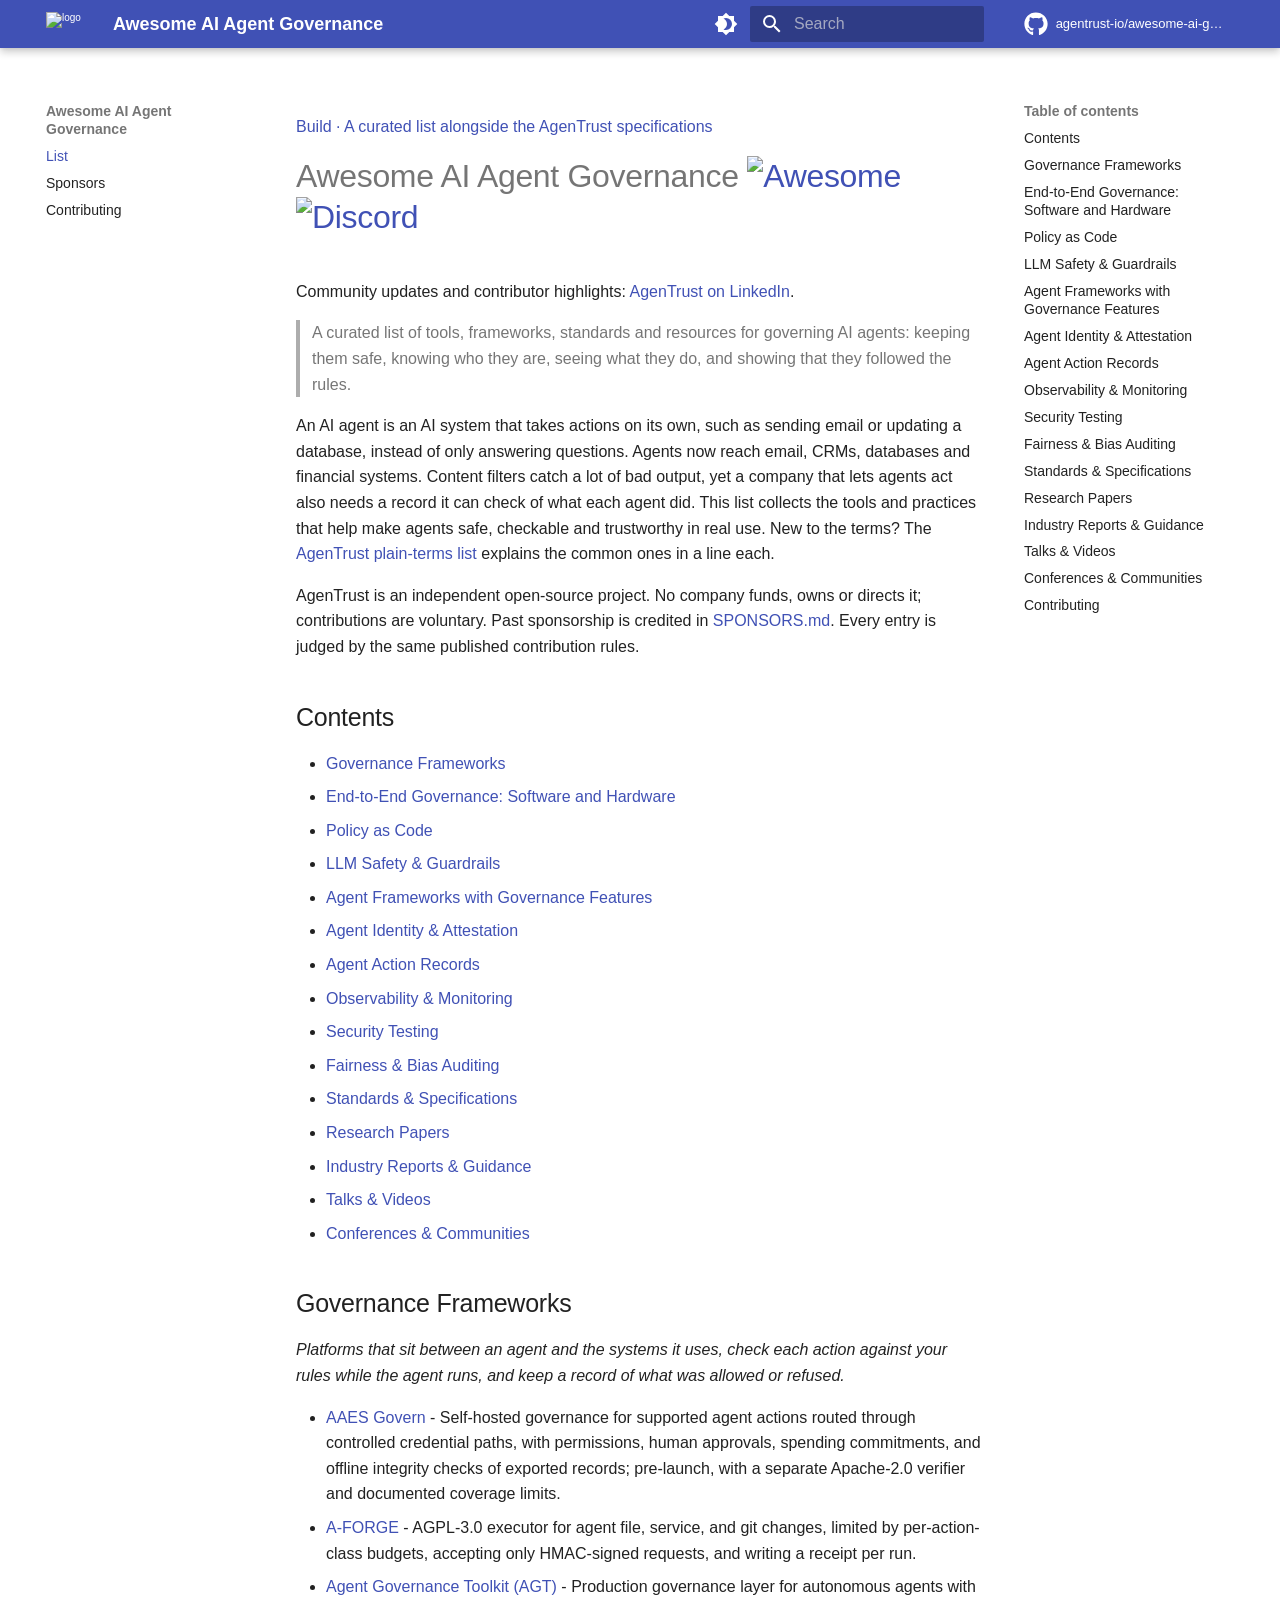
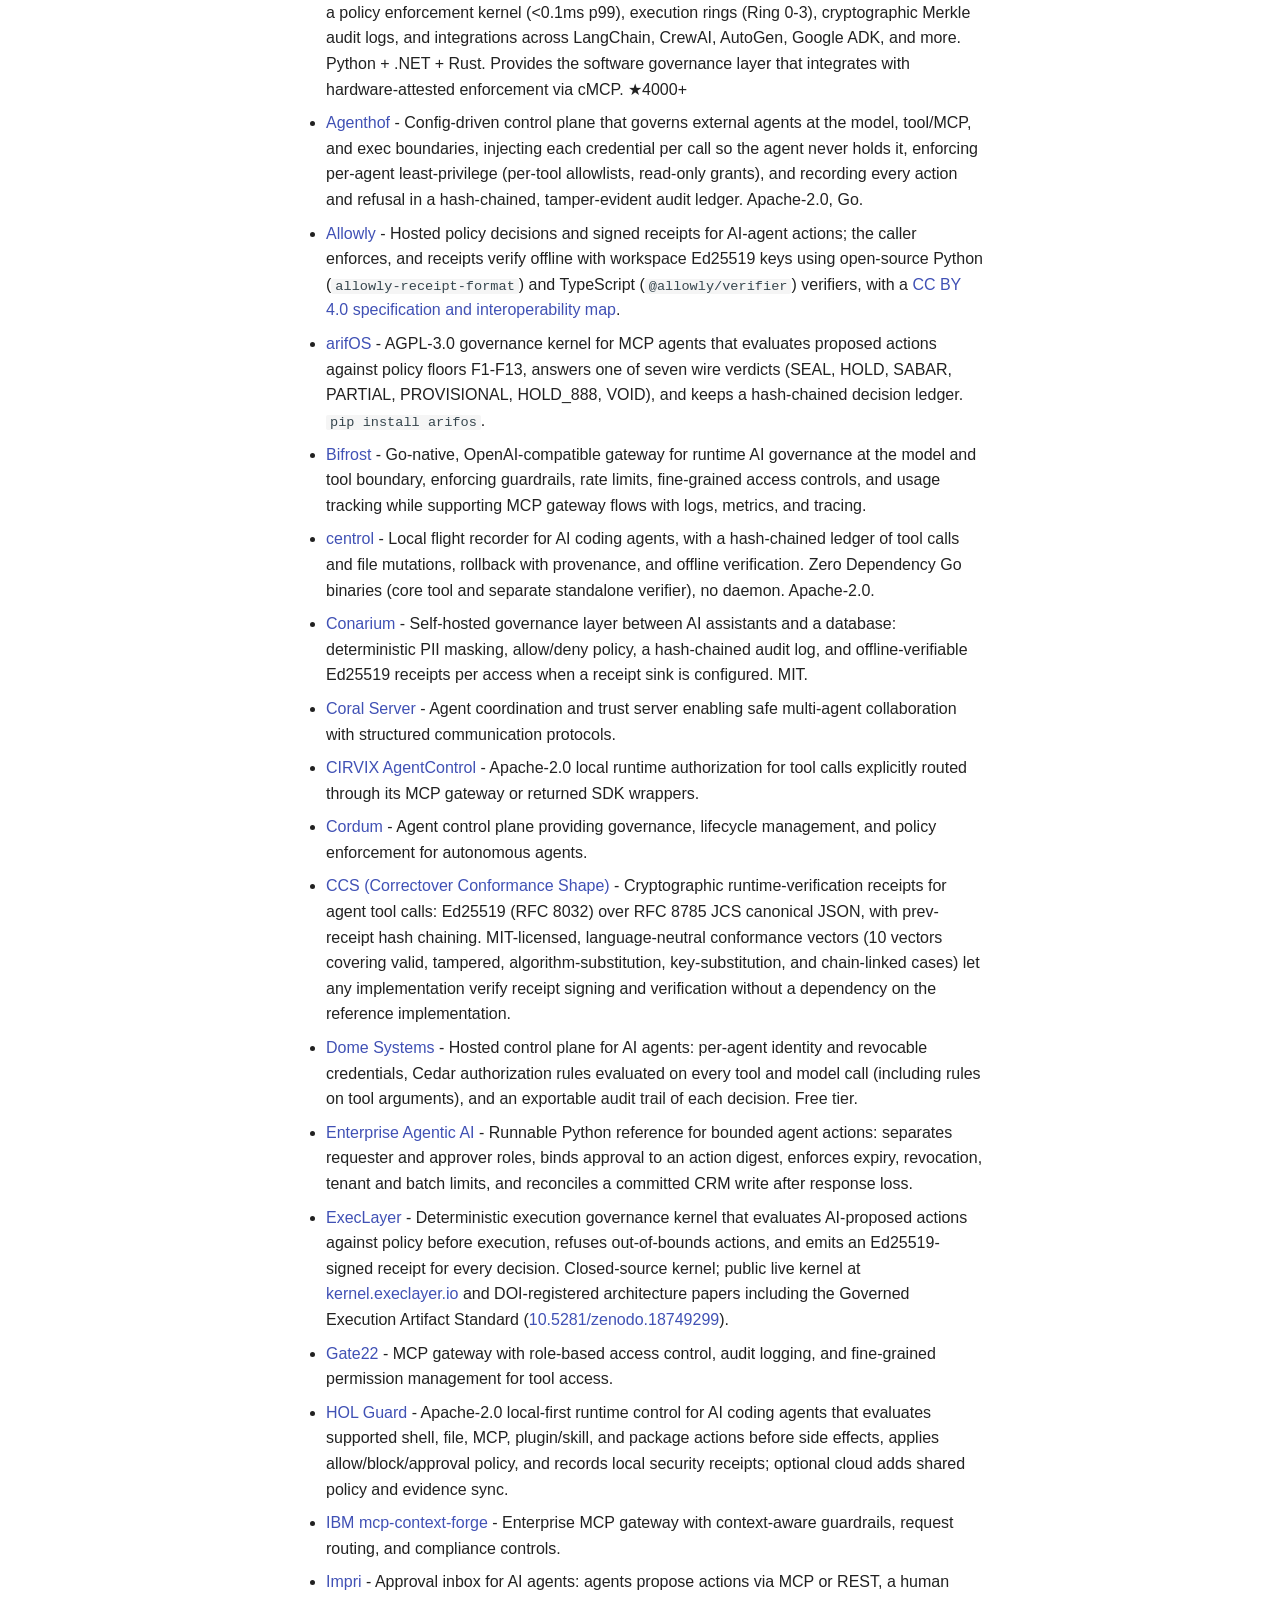
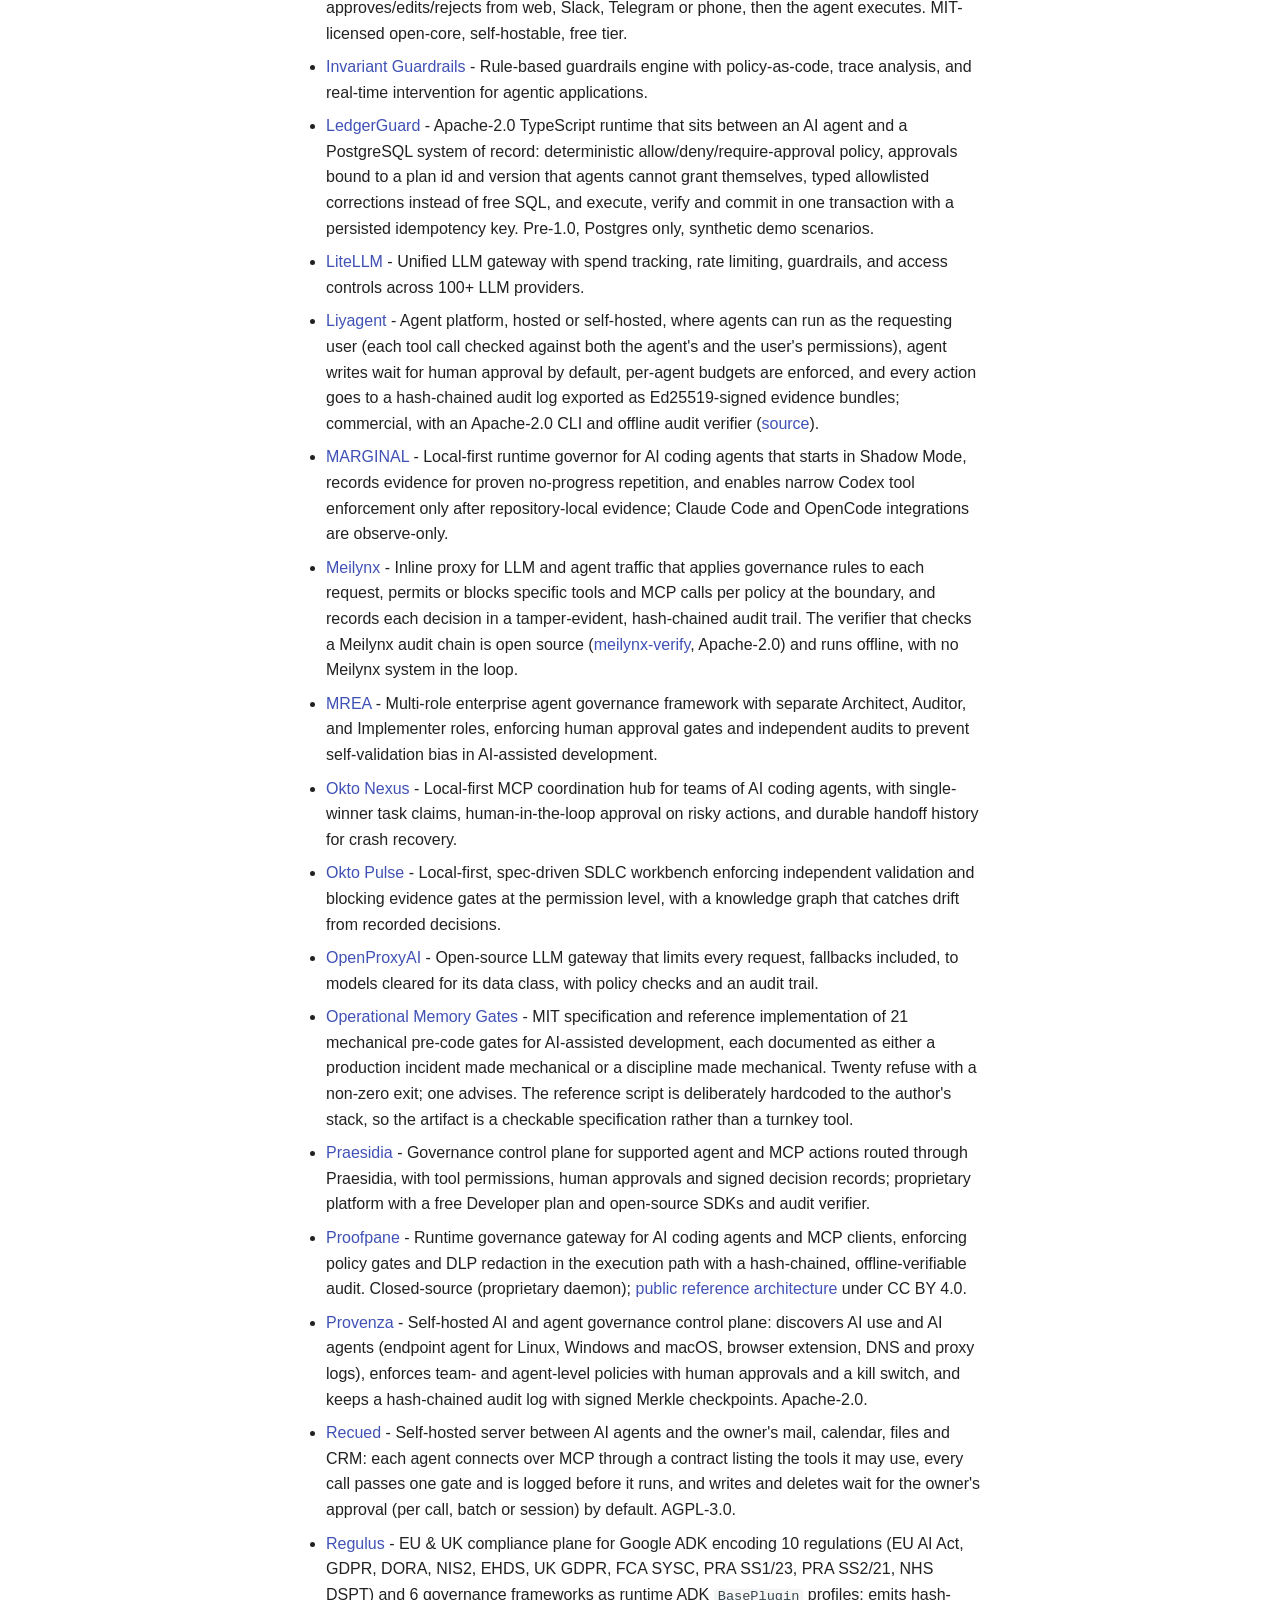
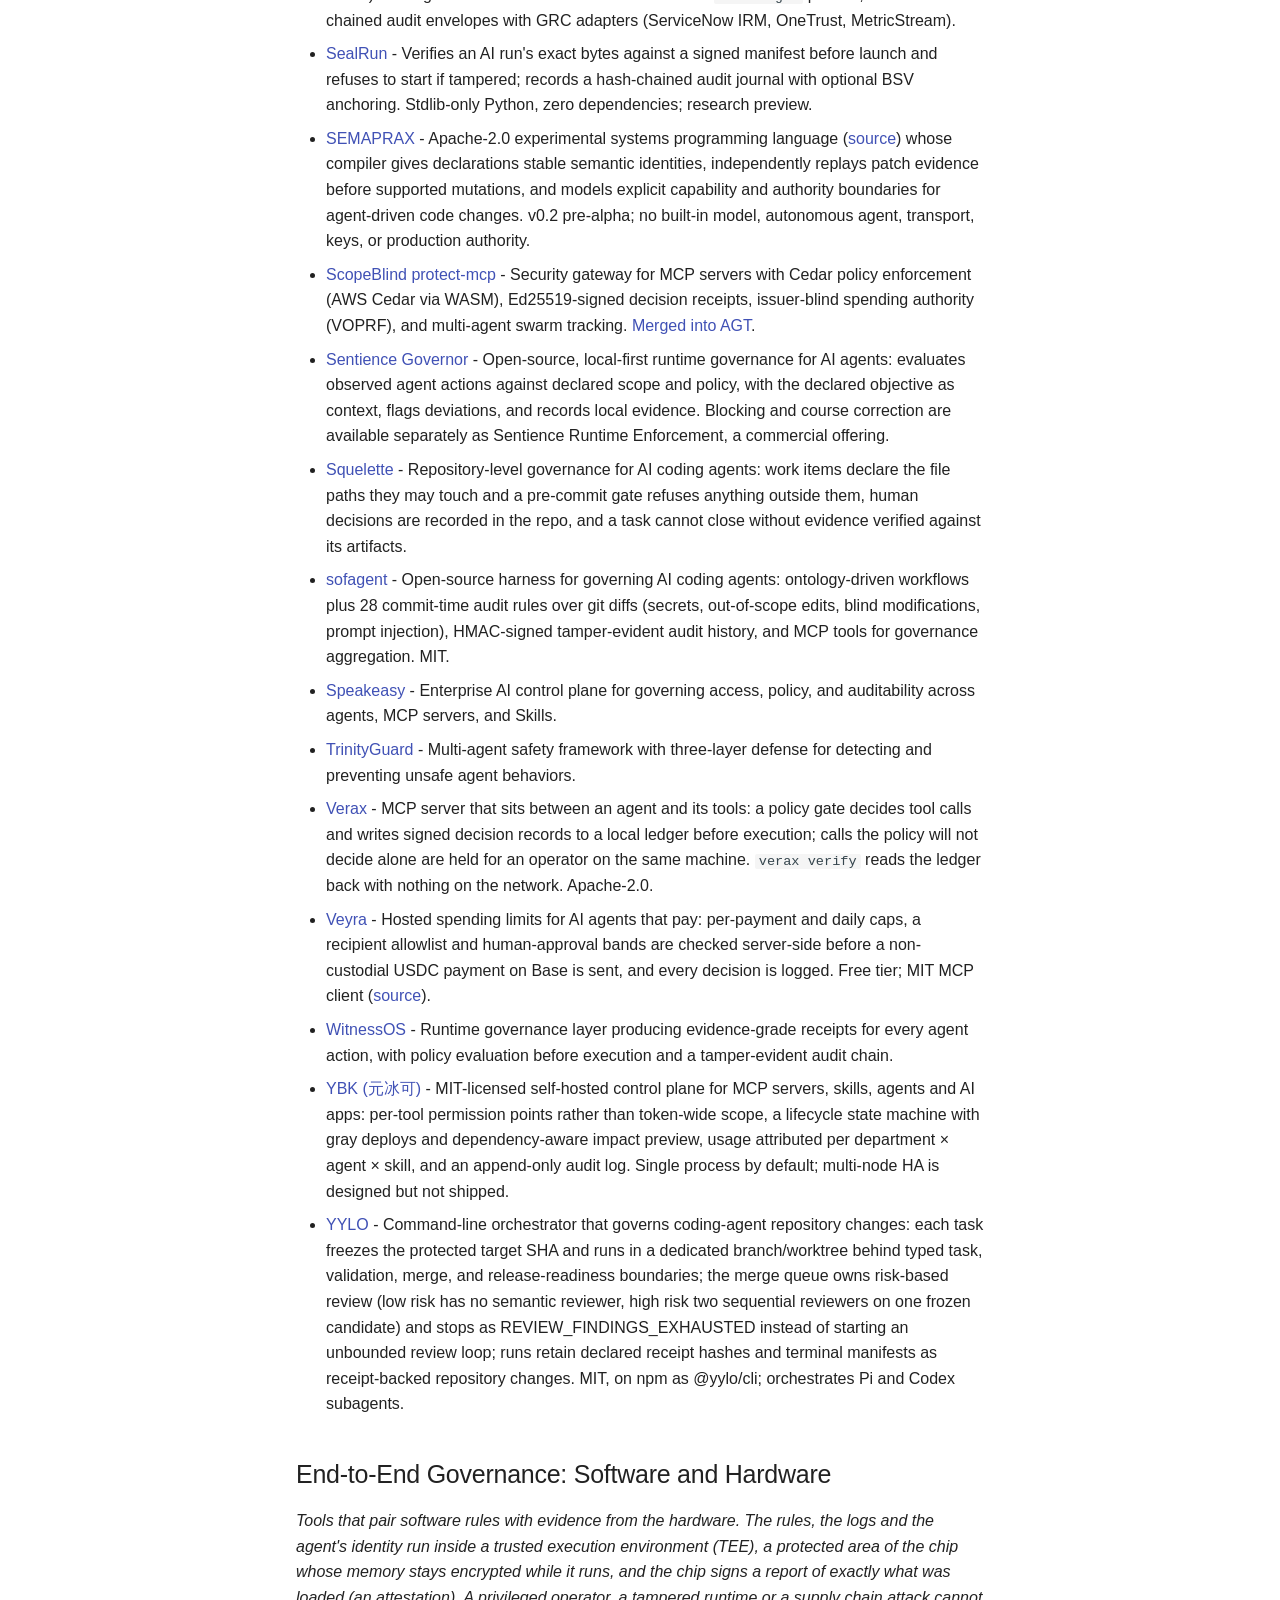
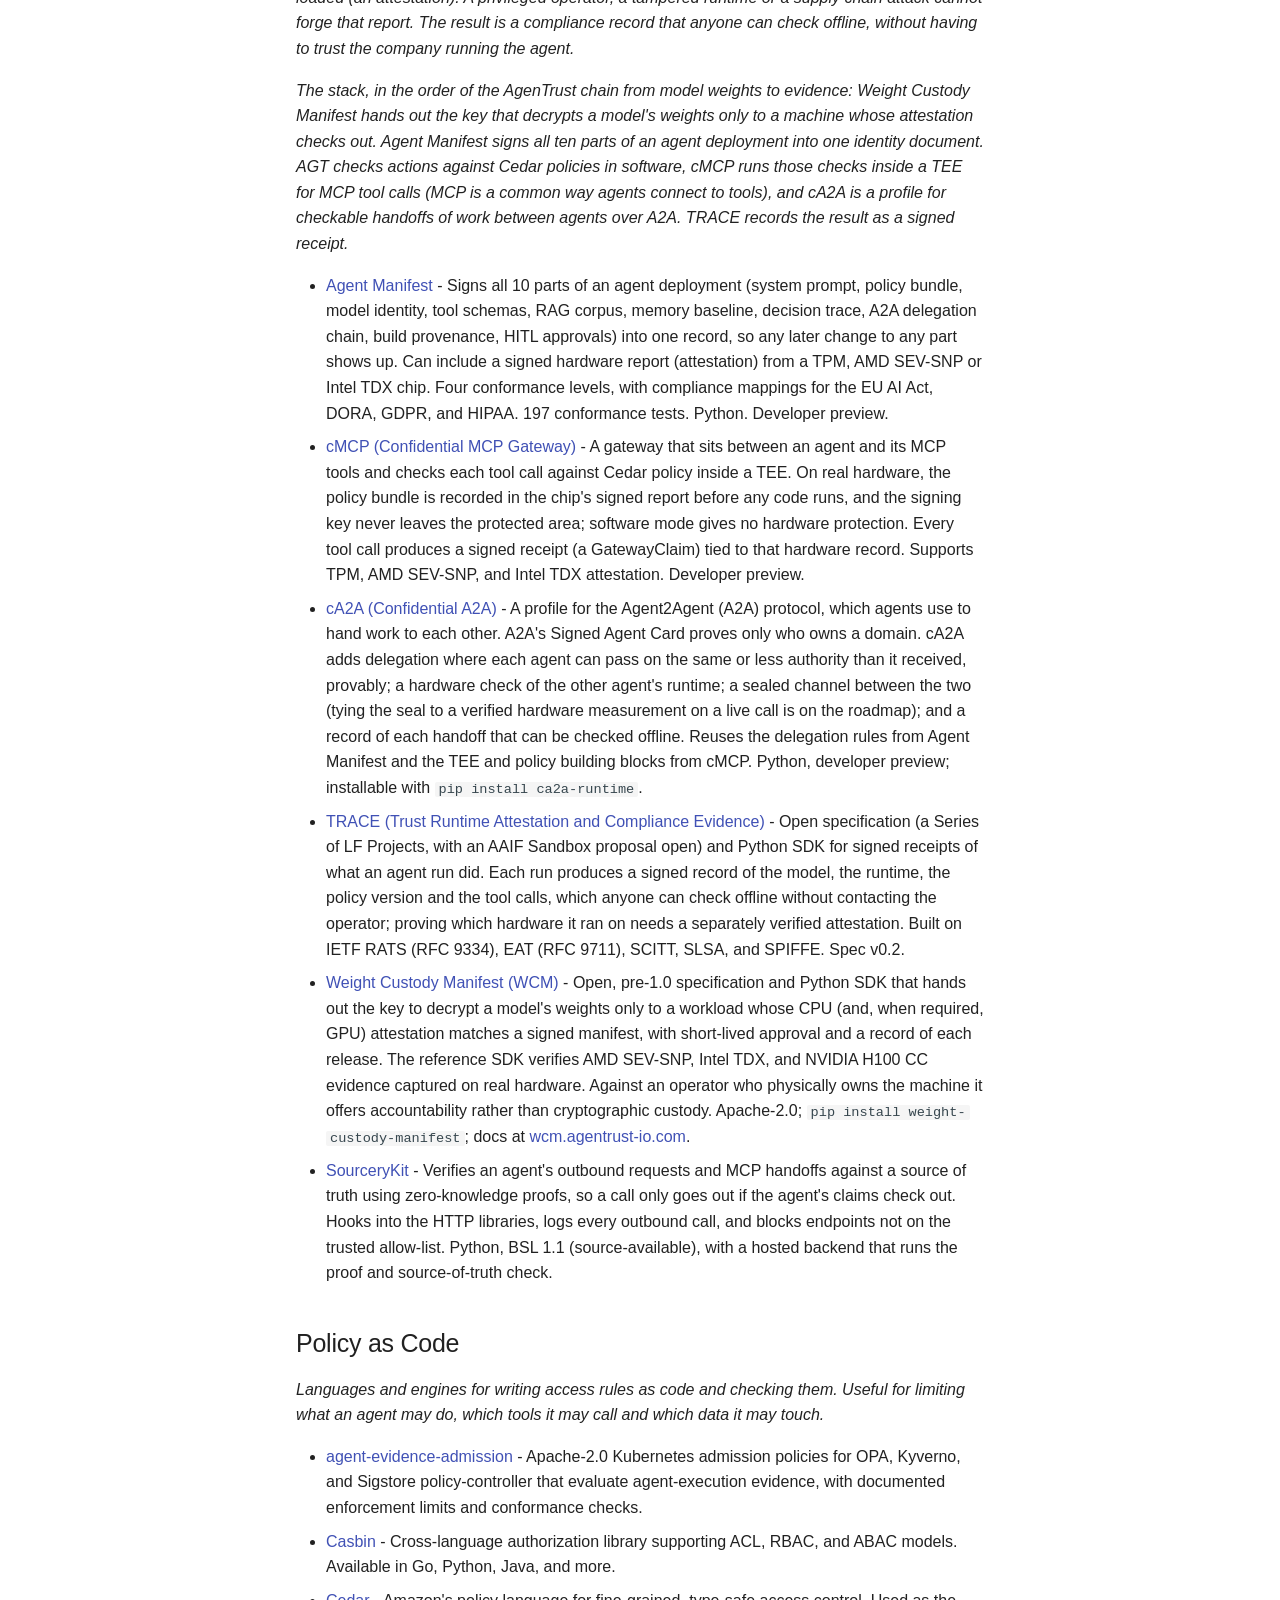
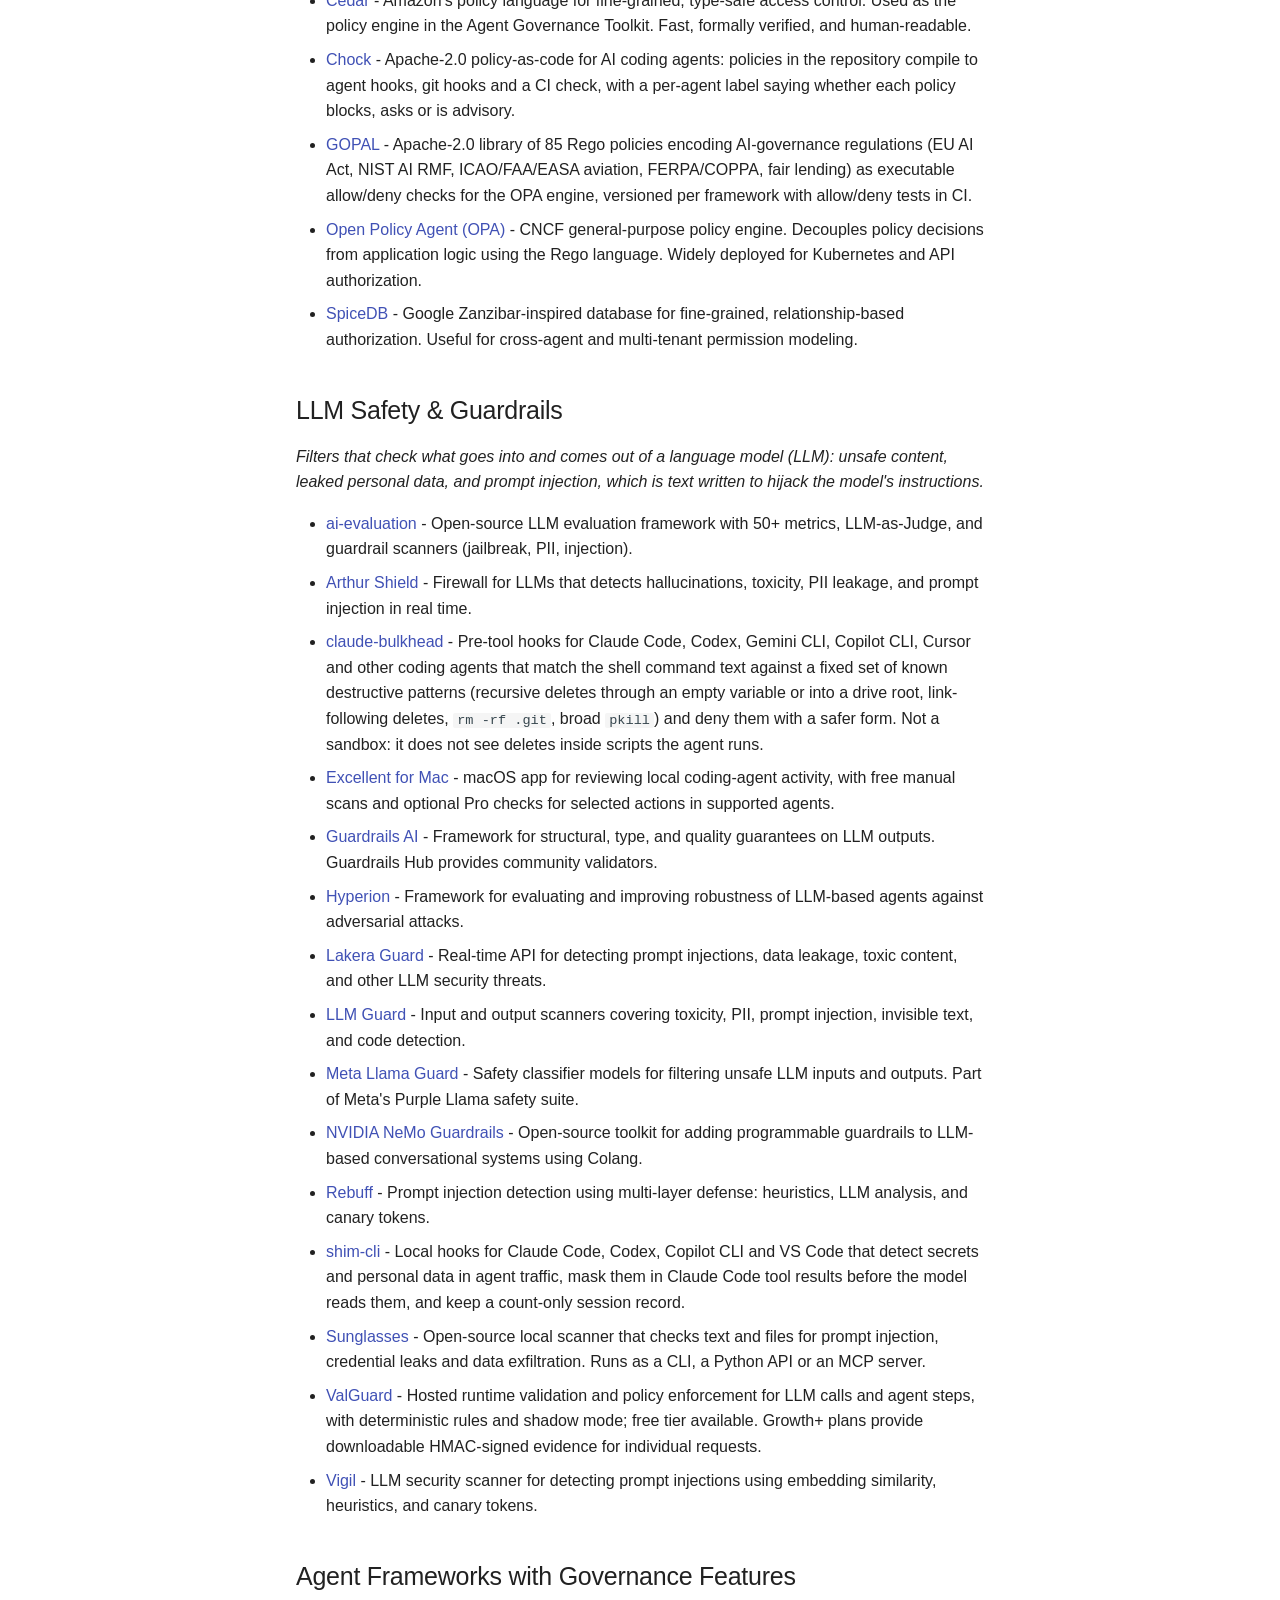
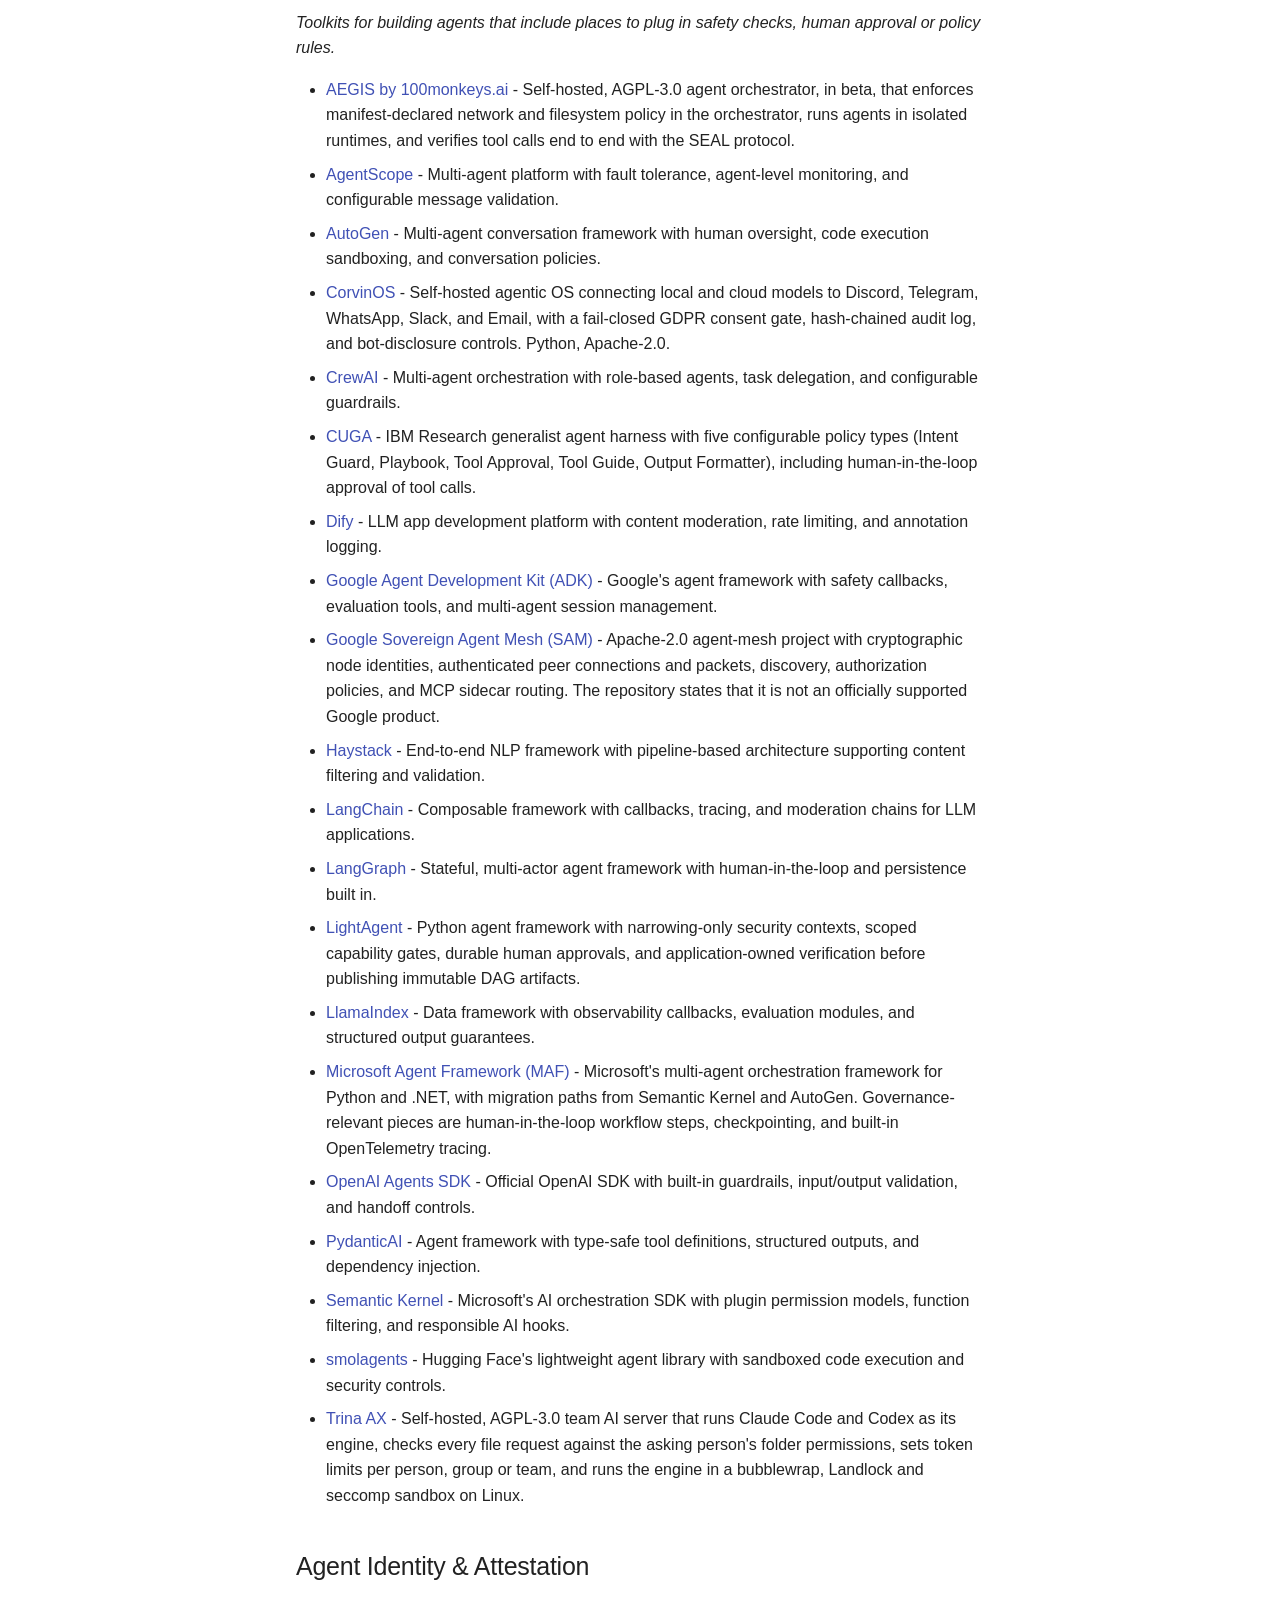
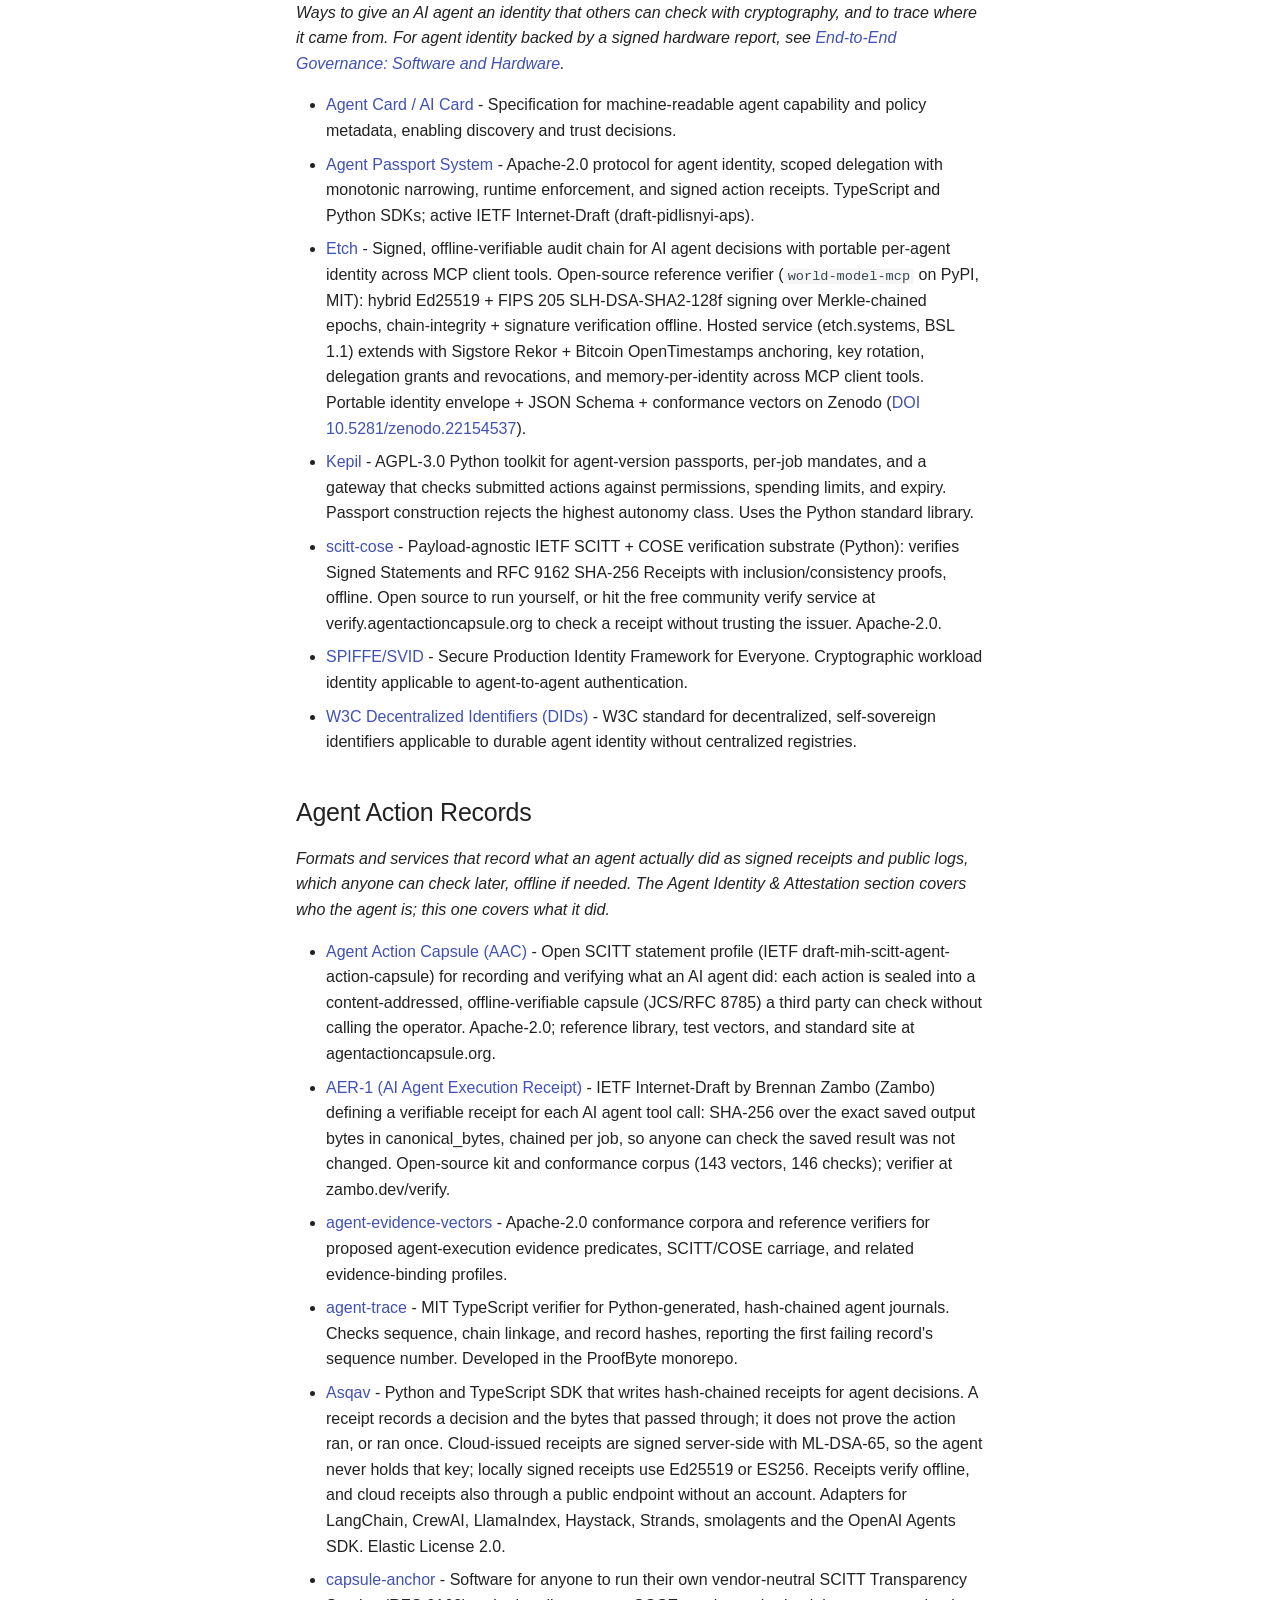
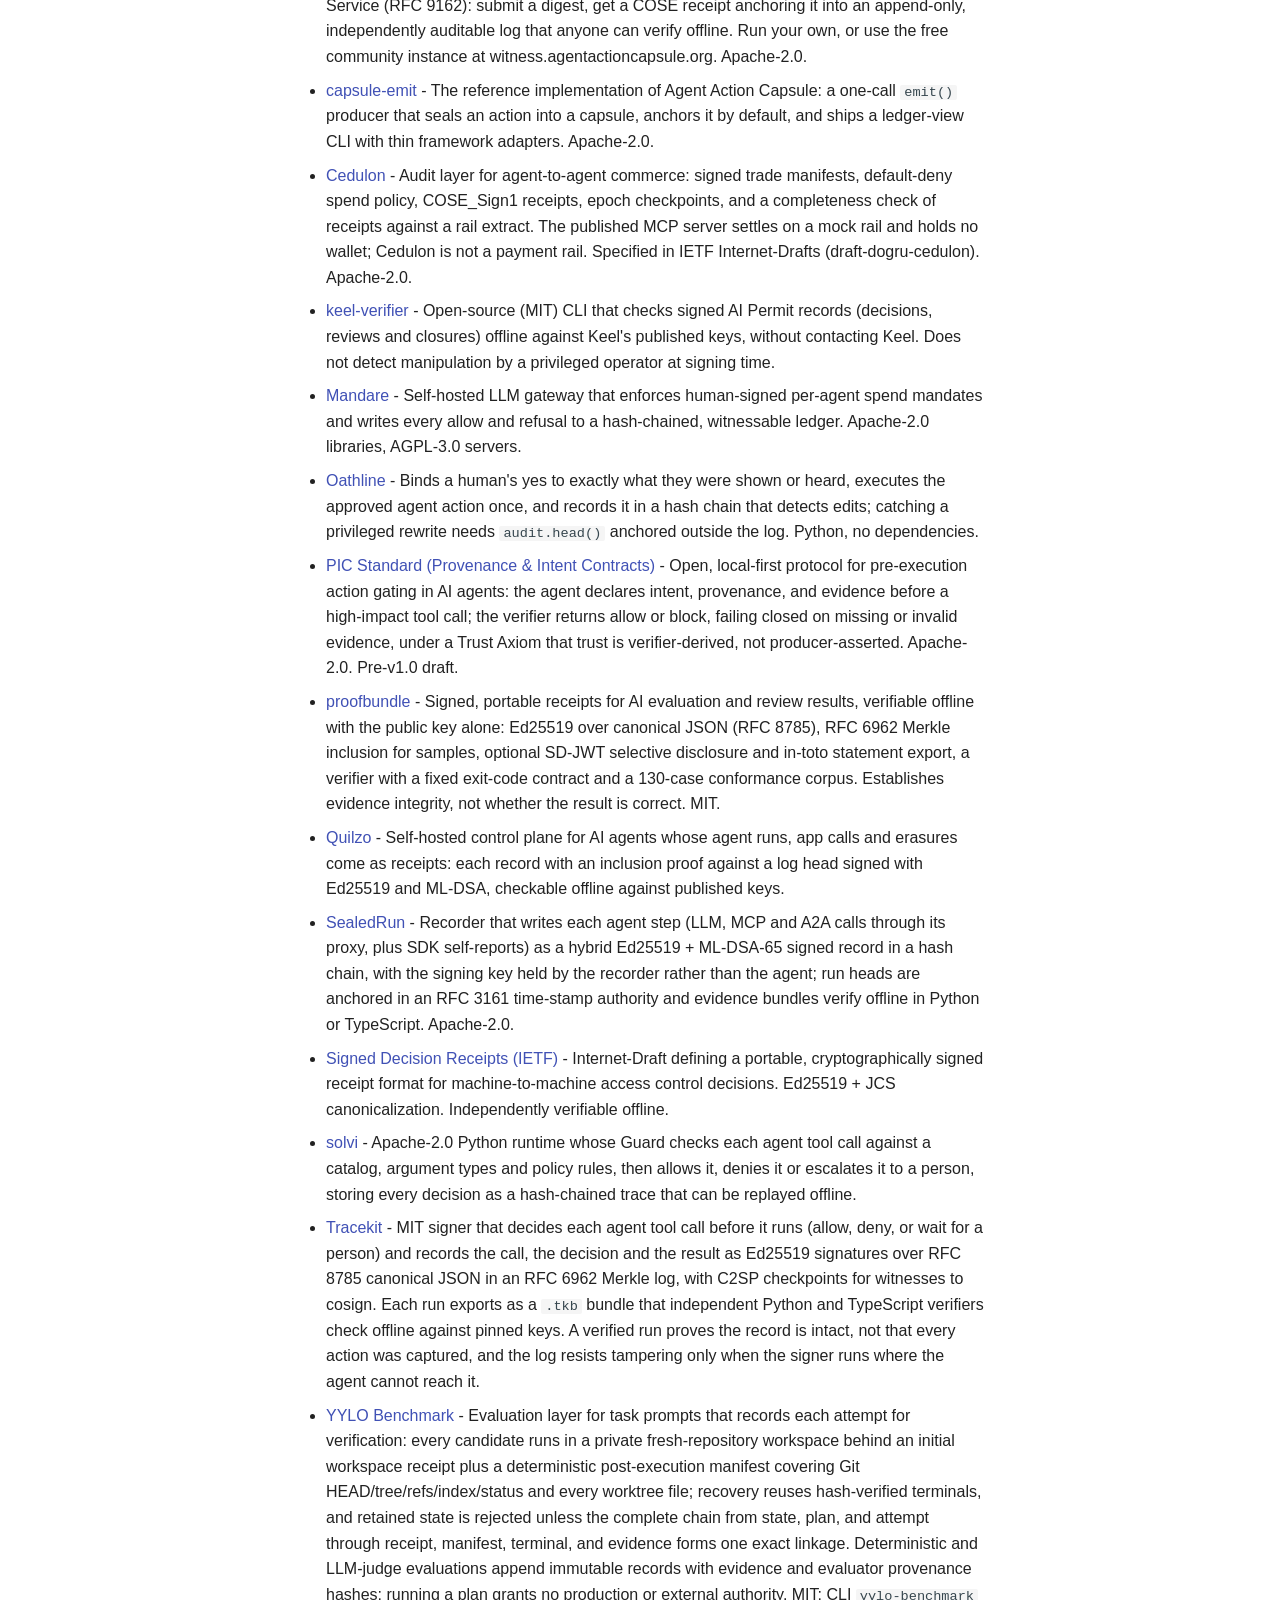
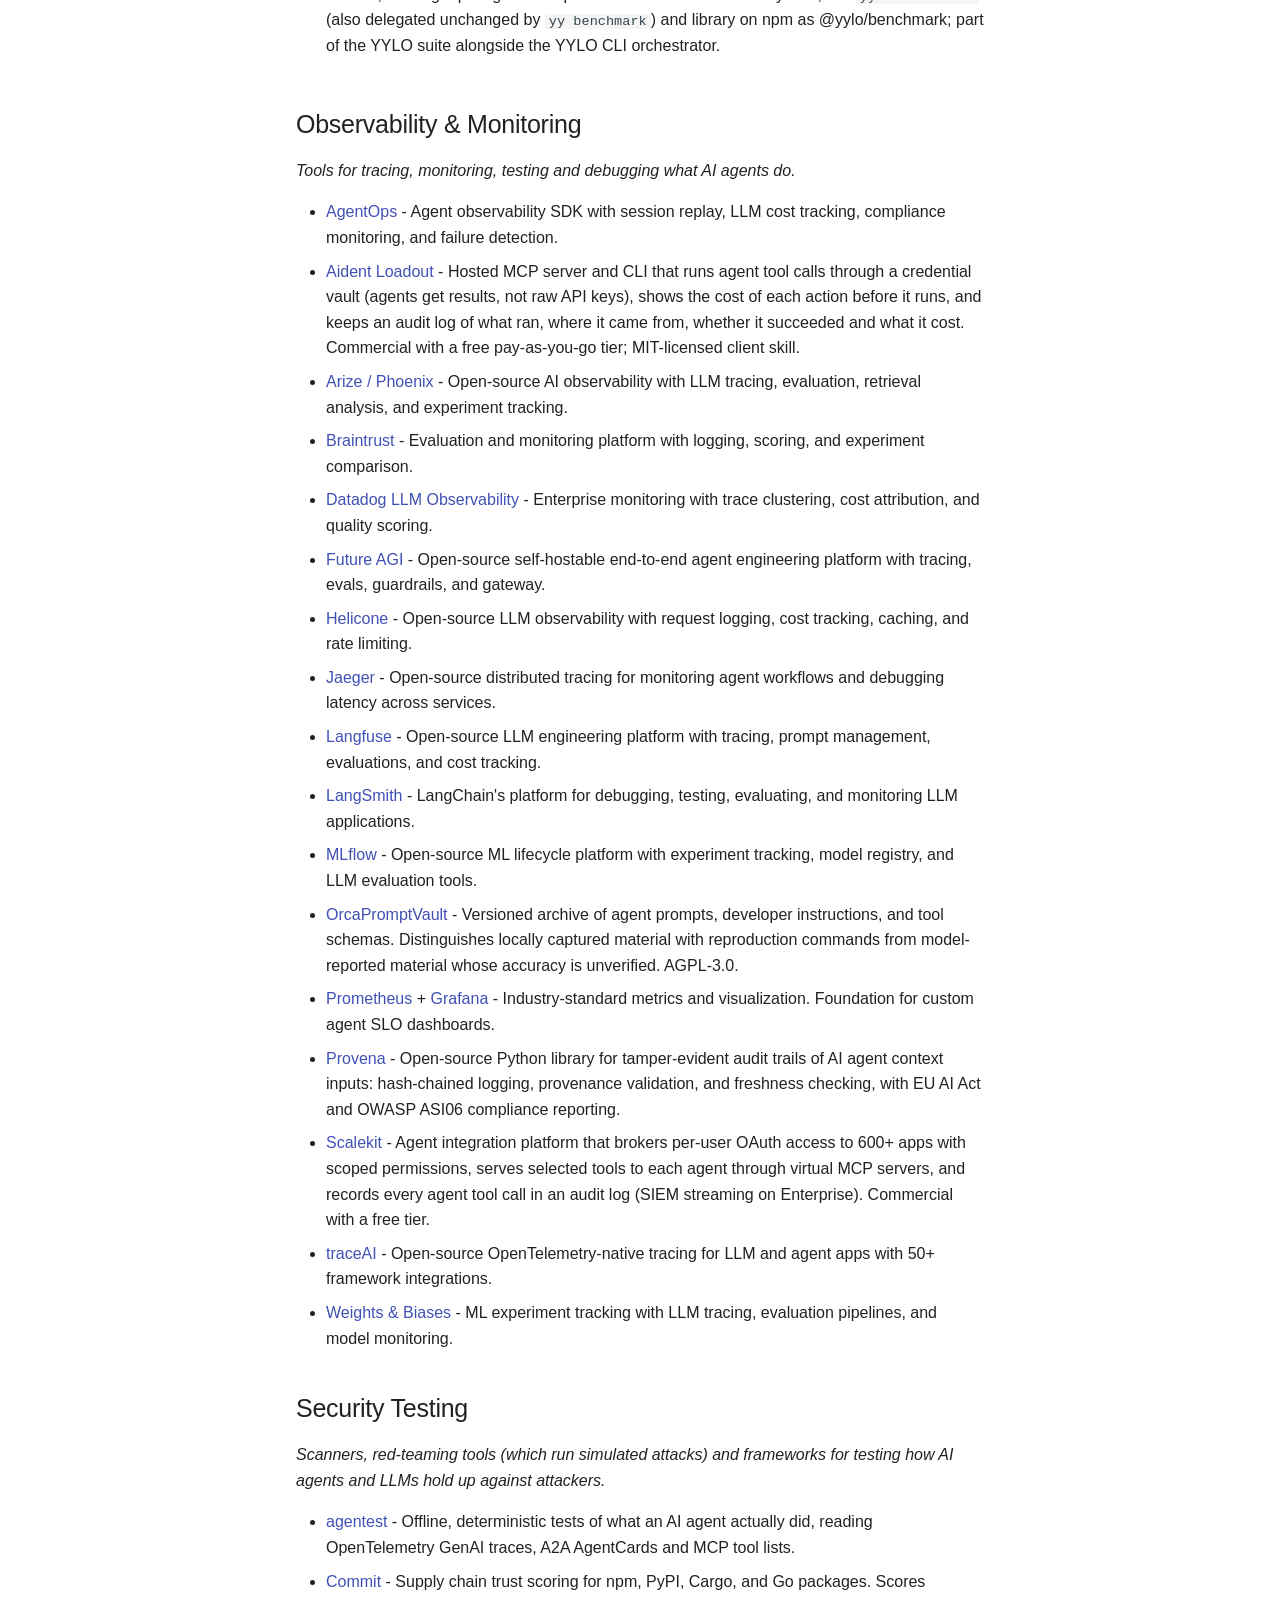
==== commit d8062d76: "Deployed 74db2a1 with MkDocs version: 1.6.1" ====
--- a/index.html
+++ b/index.html
@@ -37,4 +37,4 @@
       }
     ]
   }
-  </script></head> <body dir=ltr data-md-color-scheme=default data-md-color-primary=custom data-md-color-accent=custom> <input class=md-toggle data-md-toggle=drawer type=checkbox id=__drawer autocomplete=off> <input class=md-toggle data-md-toggle=search type=checkbox id=__search autocomplete=off> <label class=md-overlay for=__drawer></label> <div data-md-component=skip> <a href=#awesome-ai-agent-governance class=md-skip> Skip to content </a> </div> <div data-md-component=announce> </div> <header class="md-header md-header--shadow" data-md-component=header> <nav class="md-header__inner md-grid" aria-label=Header> <a href=. title="Awesome AI Agent Governance" class="md-header__button md-logo" aria-label="Awesome AI Agent Governance" data-md-component=logo> <img src=docs/assets/icon.svg alt=logo> </a> <label class="md-header__button md-icon" for=__drawer> <svg xmlns=http://www.w3.org/2000/svg viewbox="0 0 24 24"><path d="M3 6h18v2H3zm0 5h18v2H3zm0 5h18v2H3z"/></svg> </label> <div class=md-header__title data-md-component=header-title> <div class=md-header__ellipsis> <div class=md-header__topic> <span class=md-ellipsis> Awesome AI Agent Governance </span> </div> <div class=md-header__topic data-md-component=header-topic> <span class=md-ellipsis> List </span> </div> </div> </div> <form class=md-header__option data-md-component=palette> <input class=md-option data-md-color-media data-md-color-scheme=default data-md-color-primary=custom data-md-color-accent=custom aria-label="Switch to dark mode" type=radio name=__palette id=__palette_0> <label class="md-header__button md-icon" title="Switch to dark mode" for=__palette_1 hidden> <svg xmlns=http://www.w3.org/2000/svg viewbox="0 0 24 24"><path d="M12 18c-.89 0-1.74-.2-2.5-.55C11.56 16.5 13 14.42 13 12s-1.44-4.5-3.5-5.45C10.26 6.2 11.11 6 12 6a6 6 0 0 1 6 6 6 6 0 0 1-6 6m8-9.31V4h-4.69L12 .69 8.69 4H4v4.69L.69 12 4 15.31V20h4.69L12 23.31 15.31 20H20v-4.69L23.31 12z"/></svg> </label> <input class=md-option data-md-color-media data-md-color-scheme=slate data-md-color-primary=custom data-md-color-accent=custom aria-label="Switch to light mode" type=radio name=__palette id=__palette_1> <label class="md-header__button md-icon" title="Switch to light mode" for=__palette_0 hidden> <svg xmlns=http://www.w3.org/2000/svg viewbox="0 0 24 24"><path d="M12 8a4 4 0 0 0-4 4 4 4 0 0 0 4 4 4 4 0 0 0 4-4 4 4 0 0 0-4-4m0 10a6 6 0 0 1-6-6 6 6 0 0 1 6-6 6 6 0 0 1 6 6 6 6 0 0 1-6 6m8-9.31V4h-4.69L12 .69 8.69 4H4v4.69L.69 12 4 15.31V20h4.69L12 23.31 15.31 20H20v-4.69L23.31 12z"/></svg> </label> </form> <script>var palette=__md_get("__palette");if(palette&&palette.color){if("(prefers-color-scheme)"===palette.color.media){var media=matchMedia("(prefers-color-scheme: light)"),input=document.querySelector(media.matches?"[data-md-color-media='(prefers-color-scheme: light)']":"[data-md-color-media='(prefers-color-scheme: dark)']");palette.color.media=input.getAttribute("data-md-color-media"),palette.color.scheme=input.getAttribute("data-md-color-scheme"),palette.color.primary=input.getAttribute("data-md-color-primary"),palette.color.accent=input.getAttribute("data-md-color-accent")}for(var[key,value]of Object.entries(palette.color))document.body.setAttribute("data-md-color-"+key,value)}</script> <label class="md-header__button md-icon" for=__search> <svg xmlns=http://www.w3.org/2000/svg viewbox="0 0 24 24"><path d="M9.5 3A6.5 6.5 0 0 1 16 9.5c0 1.61-.59 3.09-1.56 4.23l.27.27h.79l5 5-1.5 1.5-5-5v-.79l-.27-.27A6.52 6.52 0 0 1 9.5 16 6.5 6.5 0 0 1 3 9.5 6.5 6.5 0 0 1 9.5 3m0 2C7 5 5 7 5 9.5S7 14 9.5 14 14 12 14 9.5 12 5 9.5 5"/></svg> </label> <div class=md-search data-md-component=search role=dialog> <label class=md-search__overlay for=__search></label> <div class=md-search__inner role=search> <form class=md-search__form name=search> <input type=text class=md-search__input name=query aria-label=Search placeholder=Search autocapitalize=off autocorrect=off autocomplete=off spellcheck=false data-md-component=search-query required> <label class="md-search__icon md-icon" for=__search> <svg xmlns=http://www.w3.org/2000/svg viewbox="0 0 24 24"><path d="M9.5 3A6.5 6.5 0 0 1 16 9.5c0 1.61-.59 3.09-1.56 4.23l.27.27h.79l5 5-1.5 1.5-5-5v-.79l-.27-.27A6.52 6.52 0 0 1 9.5 16 6.5 6.5 0 0 1 3 9.5 6.5 6.5 0 0 1 9.5 3m0 2C7 5 5 7 5 9.5S7 14 9.5 14 14 12 14 9.5 12 5 9.5 5"/></svg> <svg xmlns=http://www.w3.org/2000/svg viewbox="0 0 24 24"><path d="M20 11v2H8l5.5 5.5-1.42 1.42L4.16 12l7.92-7.92L13.5 5.5 8 11z"/></svg> </label> <nav class=md-search__options aria-label=Search> <button type=reset class="md-search__icon md-icon" title=Clear aria-label=Clear tabindex=-1> <svg xmlns=http://www.w3.org/2000/svg viewbox="0 0 24 24"><path d="M19 6.41 17.59 5 12 10.59 6.41 5 5 6.41 10.59 12 5 17.59 6.41 19 12 13.41 17.59 19 19 17.59 13.41 12z"/></svg> </button> </nav> <div class=md-search__suggest data-md-component=search-suggest></div> </form> <div class=md-search__output> <div class=md-search__scrollwrap tabindex=0 data-md-scrollfix> <div class=md-search-result data-md-component=search-result> <div class=md-search-result__meta> Initializing search </div> <ol class=md-search-result__list role=presentation></ol> </div> </div> </div> </div> </div> <div class=md-header__source> <a href=https://github.com/agentrust-io/awesome-ai-governance title="Go to repository" class=md-source data-md-component=source> <div class="md-source__icon md-icon"> <svg xmlns=http://www.w3.org/2000/svg viewbox="0 0 512 512"><!-- Font Awesome Free 7.1.0 by @fontawesome - https://fontawesome.com License - https://fontawesome.com/license/free (Icons: CC BY 4.0, Fonts: SIL OFL 1.1, Code: MIT License) Copyright 2025 Fonticons, Inc.--><path d="M173.9 397.4c0 2-2.3 3.6-5.2 3.6-3.3.3-5.6-1.3-5.6-3.6 0-2 2.3-3.6 5.2-3.6 3-.3 5.6 1.3 5.6 3.6m-31.1-4.5c-.7 2 1.3 4.3 4.3 4.9 2.6 1 5.6 0 6.2-2s-1.3-4.3-4.3-5.2c-2.6-.7-5.5.3-6.2 2.3m44.2-1.7c-2.9.7-4.9 2.6-4.6 4.9.3 2 2.9 3.3 5.9 2.6 2.9-.7 4.9-2.6 4.6-4.6-.3-1.9-3-3.2-5.9-2.9M252.8 8C114.1 8 8 113.3 8 252c0 110.9 69.8 205.8 169.5 239.2 12.8 2.3 17.3-5.6 17.3-12.1 0-6.2-.3-40.4-.3-61.4 0 0-70 15-84.7-29.8 0 0-11.4-29.1-27.8-36.6 0 0-22.9-15.7 1.6-15.4 0 0 24.9 2 38.6 25.8 21.9 38.6 58.6 27.5 72.9 20.9 2.3-16 8.8-27.1 16-33.7-55.9-6.2-112.3-14.3-112.3-110.5 0-27.5 7.6-41.3 23.6-58.9-2.6-6.5-11.1-33.3 2.6-67.9 20.9-6.5 69 27 69 27 20-5.6 41.5-8.5 62.8-8.5s42.8 2.9 62.8 8.5c0 0 48.1-33.6 69-27 13.7 34.7 5.2 61.4 2.6 67.9 16 17.7 25.8 31.5 25.8 58.9 0 96.5-58.9 104.2-114.8 110.5 9.2 7.9 17 22.9 17 46.4 0 33.7-.3 75.4-.3 83.6 0 6.5 4.6 14.4 17.3 12.1C436.2 457.8 504 362.9 504 252 504 113.3 391.5 8 252.8 8M105.2 352.9c-1.3 1-1 3.3.7 5.2 1.6 1.6 3.9 2.3 5.2 1 1.3-1 1-3.3-.7-5.2-1.6-1.6-3.9-2.3-5.2-1m-10.8-8.1c-.7 1.3.3 2.9 2.3 3.9 1.6 1 3.6.7 4.3-.7.7-1.3-.3-2.9-2.3-3.9-2-.6-3.6-.3-4.3.7m32.4 35.6c-1.6 1.3-1 4.3 1.3 6.2 2.3 2.3 5.2 2.6 6.5 1 1.3-1.3.7-4.3-1.3-6.2-2.2-2.3-5.2-2.6-6.5-1m-11.4-14.7c-1.6 1-1.6 3.6 0 5.9s4.3 3.3 5.6 2.3c1.6-1.3 1.6-3.9 0-6.2-1.4-2.3-4-3.3-5.6-2"/></svg> </div> <div class=md-source__repository> agentrust-io/awesome-ai-governance </div> </a> </div> </nav> </header> <div class=md-container data-md-component=container> <main class=md-main data-md-component=main> <div class="md-main__inner md-grid"> <div class="md-sidebar md-sidebar--primary" data-md-component=sidebar data-md-type=navigation> <div class=md-sidebar__scrollwrap> <div class=md-sidebar__inner> <nav class="md-nav md-nav--primary" aria-label=Navigation data-md-level=0> <label class=md-nav__title for=__drawer> <a href=. title="Awesome AI Agent Governance" class="md-nav__button md-logo" aria-label="Awesome AI Agent Governance" data-md-component=logo> <img src=docs/assets/icon.svg alt=logo> </a> Awesome AI Agent Governance </label> <div class=md-nav__source> <a href=https://github.com/agentrust-io/awesome-ai-governance title="Go to repository" class=md-source data-md-component=source> <div class="md-source__icon md-icon"> <svg xmlns=http://www.w3.org/2000/svg viewbox="0 0 512 512"><!-- Font Awesome Free 7.1.0 by @fontawesome - https://fontawesome.com License - https://fontawesome.com/license/free (Icons: CC BY 4.0, Fonts: SIL OFL 1.1, Code: MIT License) Copyright 2025 Fonticons, Inc.--><path d="M173.9 397.4c0 2-2.3 3.6-5.2 3.6-3.3.3-5.6-1.3-5.6-3.6 0-2 2.3-3.6 5.2-3.6 3-.3 5.6 1.3 5.6 3.6m-31.1-4.5c-.7 2 1.3 4.3 4.3 4.9 2.6 1 5.6 0 6.2-2s-1.3-4.3-4.3-5.2c-2.6-.7-5.5.3-6.2 2.3m44.2-1.7c-2.9.7-4.9 2.6-4.6 4.9.3 2 2.9 3.3 5.9 2.6 2.9-.7 4.9-2.6 4.6-4.6-.3-1.9-3-3.2-5.9-2.9M252.8 8C114.1 8 8 113.3 8 252c0 110.9 69.8 205.8 169.5 239.2 12.8 2.3 17.3-5.6 17.3-12.1 0-6.2-.3-40.4-.3-61.4 0 0-70 15-84.7-29.8 0 0-11.4-29.1-27.8-36.6 0 0-22.9-15.7 1.6-15.4 0 0 24.9 2 38.6 25.8 21.9 38.6 58.6 27.5 72.9 20.9 2.3-16 8.8-27.1 16-33.7-55.9-6.2-112.3-14.3-112.3-110.5 0-27.5 7.6-41.3 23.6-58.9-2.6-6.5-11.1-33.3 2.6-67.9 20.9-6.5 69 27 69 27 20-5.6 41.5-8.5 62.8-8.5s42.8 2.9 62.8 8.5c0 0 48.1-33.6 69-27 13.7 34.7 5.2 61.4 2.6 67.9 16 17.7 25.8 31.5 25.8 58.9 0 96.5-58.9 104.2-114.8 110.5 9.2 7.9 17 22.9 17 46.4 0 33.7-.3 75.4-.3 83.6 0 6.5 4.6 14.4 17.3 12.1C436.2 457.8 504 362.9 504 252 504 113.3 391.5 8 252.8 8M105.2 352.9c-1.3 1-1 3.3.7 5.2 1.6 1.6 3.9 2.3 5.2 1 1.3-1 1-3.3-.7-5.2-1.6-1.6-3.9-2.3-5.2-1m-10.8-8.1c-.7 1.3.3 2.9 2.3 3.9 1.6 1 3.6.7 4.3-.7.7-1.3-.3-2.9-2.3-3.9-2-.6-3.6-.3-4.3.7m32.4 35.6c-1.6 1.3-1 4.3 1.3 6.2 2.3 2.3 5.2 2.6 6.5 1 1.3-1.3.7-4.3-1.3-6.2-2.2-2.3-5.2-2.6-6.5-1m-11.4-14.7c-1.6 1-1.6 3.6 0 5.9s4.3 3.3 5.6 2.3c1.6-1.3 1.6-3.9 0-6.2-1.4-2.3-4-3.3-5.6-2"/></svg> </div> <div class=md-source__repository> agentrust-io/awesome-ai-governance </div> </a> </div> <ul class=md-nav__list data-md-scrollfix> <li class="md-nav__item md-nav__item--active"> <input class="md-nav__toggle md-toggle" type=checkbox id=__toc> <label class="md-nav__link md-nav__link--active" for=__toc> <span class=md-ellipsis> List </span> <span class="md-nav__icon md-icon"></span> </label> <a href=. class="md-nav__link md-nav__link--active"> <span class=md-ellipsis> List </span> </a> <nav class="md-nav md-nav--secondary" aria-label="Table of contents"> <label class=md-nav__title for=__toc> <span class="md-nav__icon md-icon"></span> Table of contents </label> <ul class=md-nav__list data-md-component=toc data-md-scrollfix> <li class=md-nav__item> <a href=#contents class=md-nav__link> <span class=md-ellipsis> Contents </span> </a> </li> <li class=md-nav__item> <a href=#governance-frameworks class=md-nav__link> <span class=md-ellipsis> Governance Frameworks </span> </a> </li> <li class=md-nav__item> <a href=#end-to-end-governance-software-and-hardware class=md-nav__link> <span class=md-ellipsis> End-to-End Governance: Software and Hardware </span> </a> </li> <li class=md-nav__item> <a href=#policy-as-code class=md-nav__link> <span class=md-ellipsis> Policy as Code </span> </a> </li> <li class=md-nav__item> <a href=#llm-safety-guardrails class=md-nav__link> <span class=md-ellipsis> LLM Safety &amp; Guardrails </span> </a> </li> <li class=md-nav__item> <a href=#agent-frameworks-with-governance-features class=md-nav__link> <span class=md-ellipsis> Agent Frameworks with Governance Features </span> </a> </li> <li class=md-nav__item> <a href=#agent-identity-attestation class=md-nav__link> <span class=md-ellipsis> Agent Identity &amp; Attestation </span> </a> </li> <li class=md-nav__item> <a href=#agent-action-records class=md-nav__link> <span class=md-ellipsis> Agent Action Records </span> </a> </li> <li class=md-nav__item> <a href=#observability-monitoring class=md-nav__link> <span class=md-ellipsis> Observability &amp; Monitoring </span> </a> </li> <li class=md-nav__item> <a href=#security-testing class=md-nav__link> <span class=md-ellipsis> Security Testing </span> </a> </li> <li class=md-nav__item> <a href=#fairness-bias-auditing class=md-nav__link> <span class=md-ellipsis> Fairness &amp; Bias Auditing </span> </a> </li> <li class=md-nav__item> <a href=#standards-specifications class=md-nav__link> <span class=md-ellipsis> Standards &amp; Specifications </span> </a> </li> <li class=md-nav__item> <a href=#research-papers class=md-nav__link> <span class=md-ellipsis> Research Papers </span> </a> </li> <li class=md-nav__item> <a href=#industry-reports-guidance class=md-nav__link> <span class=md-ellipsis> Industry Reports &amp; Guidance </span> </a> </li> <li class=md-nav__item> <a href=#talks-videos class=md-nav__link> <span class=md-ellipsis> Talks &amp; Videos </span> </a> </li> <li class=md-nav__item> <a href=#conferences-communities class=md-nav__link> <span class=md-ellipsis> Conferences &amp; Communities </span> </a> </li> <li class=md-nav__item> <a href=#contributing class=md-nav__link> <span class=md-ellipsis> Contributing </span> </a> </li> </ul> </nav> </li> <li class=md-nav__item> <a href=SPONSORS/ class=md-nav__link> <span class=md-ellipsis> Sponsors </span> </a> </li> <li class=md-nav__item> <a href=CONTRIBUTING/ class=md-nav__link> <span class=md-ellipsis> Contributing </span> </a> </li> </ul> </nav> </div> </div> </div> <div class="md-sidebar md-sidebar--secondary" data-md-component=sidebar data-md-type=toc> <div class=md-sidebar__scrollwrap> <div class=md-sidebar__inner> <nav class="md-nav md-nav--secondary" aria-label="Table of contents"> <label class=md-nav__title for=__toc> <span class="md-nav__icon md-icon"></span> Table of contents </label> <ul class=md-nav__list data-md-component=toc data-md-scrollfix> <li class=md-nav__item> <a href=#contents class=md-nav__link> <span class=md-ellipsis> Contents </span> </a> </li> <li class=md-nav__item> <a href=#governance-frameworks class=md-nav__link> <span class=md-ellipsis> Governance Frameworks </span> </a> </li> <li class=md-nav__item> <a href=#end-to-end-governance-software-and-hardware class=md-nav__link> <span class=md-ellipsis> End-to-End Governance: Software and Hardware </span> </a> </li> <li class=md-nav__item> <a href=#policy-as-code class=md-nav__link> <span class=md-ellipsis> Policy as Code </span> </a> </li> <li class=md-nav__item> <a href=#llm-safety-guardrails class=md-nav__link> <span class=md-ellipsis> LLM Safety &amp; Guardrails </span> </a> </li> <li class=md-nav__item> <a href=#agent-frameworks-with-governance-features class=md-nav__link> <span class=md-ellipsis> Agent Frameworks with Governance Features </span> </a> </li> <li class=md-nav__item> <a href=#agent-identity-attestation class=md-nav__link> <span class=md-ellipsis> Agent Identity &amp; Attestation </span> </a> </li> <li class=md-nav__item> <a href=#agent-action-records class=md-nav__link> <span class=md-ellipsis> Agent Action Records </span> </a> </li> <li class=md-nav__item> <a href=#observability-monitoring class=md-nav__link> <span class=md-ellipsis> Observability &amp; Monitoring </span> </a> </li> <li class=md-nav__item> <a href=#security-testing class=md-nav__link> <span class=md-ellipsis> Security Testing </span> </a> </li> <li class=md-nav__item> <a href=#fairness-bias-auditing class=md-nav__link> <span class=md-ellipsis> Fairness &amp; Bias Auditing </span> </a> </li> <li class=md-nav__item> <a href=#standards-specifications class=md-nav__link> <span class=md-ellipsis> Standards &amp; Specifications </span> </a> </li> <li class=md-nav__item> <a href=#research-papers class=md-nav__link> <span class=md-ellipsis> Research Papers </span> </a> </li> <li class=md-nav__item> <a href=#industry-reports-guidance class=md-nav__link> <span class=md-ellipsis> Industry Reports &amp; Guidance </span> </a> </li> <li class=md-nav__item> <a href=#talks-videos class=md-nav__link> <span class=md-ellipsis> Talks &amp; Videos </span> </a> </li> <li class=md-nav__item> <a href=#conferences-communities class=md-nav__link> <span class=md-ellipsis> Conferences &amp; Communities </span> </a> </li> <li class=md-nav__item> <a href=#contributing class=md-nav__link> <span class=md-ellipsis> Contributing </span> </a> </li> </ul> </nav> </div> </div> </div> <div class=md-content data-md-component=content> <article class="md-content__inner md-typeset"> <p><a href=https://agentrust-io.com/#chain>Build · A curated list alongside the AgenTrust specifications</a></p> <h1 id=awesome-ai-agent-governance>Awesome AI Agent Governance <a href=https://awesome.re><img alt=Awesome src=https://awesome.re/badge.svg></a> <a href=https://discord.gg/grgzFEHgkj><img alt=Discord src="https://img.shields.io/badge/Discord-Join-5865F2?logo=discord&logoColor=white&style=flat"></a><a class=headerlink href=#awesome-ai-agent-governance title="Permanent link">&para;</a></h1> <p>Community updates and contributor highlights: <a href=https://www.linkedin.com/company/agentrust-io/ >AgenTrust on LinkedIn</a>.</p> <blockquote> <p>A curated list of tools, frameworks, standards and resources for governing AI agents: keeping them safe, knowing who they are, seeing what they do, and showing that they followed the rules.</p> </blockquote> <p>An AI agent is an AI system that takes actions on its own, such as sending email or updating a database, instead of only answering questions. Agents now reach email, CRMs, databases and financial systems. Content filters catch a lot of bad output, yet a company that lets agents act also needs a record it can check of what each agent did. This list collects the tools and practices that help make agents safe, checkable and trustworthy in real use. New to the terms? The <a href=https://agentrust-io.com/#plain-terms>AgenTrust plain-terms list</a> explains the common ones in a line each.</p> <p>AgenTrust is an independent open-source project. No company funds, owns or directs it; contributions are voluntary. Past sponsorship is credited in <a href=SPONSORS/ >SPONSORS.md</a>. Every entry is judged by the same published contribution rules.</p> <h2 id=contents>Contents<a class=headerlink href=#contents title="Permanent link">&para;</a></h2> <ul> <li><a href=#governance-frameworks>Governance Frameworks</a></li> <li><a href=#end-to-end-governance-software-and-hardware>End-to-End Governance: Software and Hardware</a></li> <li><a href=#policy-as-code>Policy as Code</a></li> <li><a href=#llm-safety--guardrails>LLM Safety &amp; Guardrails</a></li> <li><a href=#agent-frameworks-with-governance-features>Agent Frameworks with Governance Features</a></li> <li><a href=#agent-identity--attestation>Agent Identity &amp; Attestation</a></li> <li><a href=#agent-action-records>Agent Action Records</a></li> <li><a href=#observability--monitoring>Observability &amp; Monitoring</a></li> <li><a href=#security-testing>Security Testing</a></li> <li><a href=#fairness--bias-auditing>Fairness &amp; Bias Auditing</a></li> <li><a href=#standards--specifications>Standards &amp; Specifications</a></li> <li><a href=#research-papers>Research Papers</a></li> <li><a href=#industry-reports--guidance>Industry Reports &amp; Guidance</a></li> <li><a href=#talks--videos>Talks &amp; Videos</a></li> <li><a href=#conferences--communities>Conferences &amp; Communities</a></li> </ul> <h2 id=governance-frameworks>Governance Frameworks<a class=headerlink href=#governance-frameworks title="Permanent link">&para;</a></h2> <p><em>Platforms that sit between an agent and the systems it uses, check each action against your rules while the agent runs, and keep a record of what was allowed or refused.</em></p> <ul> <li><a href=https://aaes.ai/products/govern.html>AAES Govern</a> - Self-hosted governance for supported agent actions routed through controlled credential paths, with permissions, human approvals, spending commitments, and offline integrity checks of exported records; pre-launch, with a separate Apache-2.0 verifier and documented coverage limits.</li> <li><a href=https://github.com/ariffazil/A-FORGE>A-FORGE</a> - AGPL-3.0 executor for agent file, service, and git changes, limited by per-action-class budgets, accepting only HMAC-signed requests, and writing a receipt per run.</li> <li><a href=https://github.com/microsoft/agent-governance-toolkit>Agent Governance Toolkit (AGT)</a> - Production governance layer for autonomous agents with a policy enforcement kernel (&lt;0.1ms p99), execution rings (Ring 0-3), cryptographic Merkle audit logs, and integrations across LangChain, CrewAI, AutoGen, Google ADK, and more. Python + .NET + Rust. Provides the software governance layer that integrates with hardware-attested enforcement via cMCP. ★4000+</li> <li><a href=https://github.com/agenthof/agenthof>Agenthof</a> - Config-driven control plane that governs external agents at the model, tool/MCP, and exec boundaries, injecting each credential per call so the agent never holds it, enforcing per-agent least-privilege (per-tool allowlists, read-only grants), and recording every action and refusal in a hash-chained, tamper-evident audit ledger. Apache-2.0, Go.</li> <li><a href=https://allowly.ai/ >Allowly</a> - Hosted policy decisions and signed receipts for AI-agent actions; the caller enforces, and receipts verify offline with workspace Ed25519 keys using open-source Python (<code>allowly-receipt-format</code>) and TypeScript (<code>@allowly/verifier</code>) verifiers, with a <a href=https://github.com/Allowly-AI/allowly-receipt-format/blob/main/INTEROP.md>CC BY 4.0 specification and interoperability map</a>.</li> <li><a href=https://github.com/ariffazil/arifOS>arifOS</a> - AGPL-3.0 governance kernel for MCP agents that evaluates proposed actions against policy floors F1-F13, answers one of seven wire verdicts (SEAL, HOLD, SABAR, PARTIAL, PROVISIONAL, HOLD_888, VOID), and keeps a hash-chained decision ledger. <code>pip install arifos</code>.</li> <li><a href=https://github.com/maximhq/bifrost>Bifrost</a> - Go-native, OpenAI-compatible gateway for runtime AI governance at the model and tool boundary, enforcing guardrails, rate limits, fine-grained access controls, and usage tracking while supporting MCP gateway flows with logs, metrics, and tracing.</li> <li><a href=https://github.com/baitelmal/centrol>centrol</a> - Local flight recorder for AI coding agents, with a hash-chained ledger of tool calls and file mutations, rollback with provenance, and offline verification. Zero Dependency Go binaries (core tool and separate standalone verifier), no daemon. Apache-2.0.</li> <li><a href=https://github.com/dogrucanemek-alt/conarium>Conarium</a> - Self-hosted governance layer between AI assistants and a database: deterministic PII masking, allow/deny policy, a hash-chained audit log, and offline-verifiable Ed25519 receipts per access when a receipt sink is configured. MIT.</li> <li><a href=https://github.com/Coral-Protocol/coral-server>Coral Server</a> - Agent coordination and trust server enabling safe multi-agent collaboration with structured communication protocols.</li> <li><a href=https://github.com/CIRVIX/agent-control>CIRVIX AgentControl</a> - Apache-2.0 local runtime authorization for tool calls explicitly routed through its MCP gateway or returned SDK wrappers.</li> <li><a href=https://github.com/cordum-io/cordum>Cordum</a> - Agent control plane providing governance, lifecycle management, and policy enforcement for autonomous agents.</li> <li><a href=https://github.com/DSHCorrectover/ccs-conformance-vectors>CCS (Correctover Conformance Shape)</a> - Cryptographic runtime-verification receipts for agent tool calls: Ed25519 (RFC 8032) over RFC 8785 JCS canonical JSON, with prev-receipt hash chaining. MIT-licensed, language-neutral conformance vectors (10 vectors covering valid, tampered, algorithm-substitution, key-substitution, and chain-linked cases) let any implementation verify receipt signing and verification without a dependency on the reference implementation.</li> <li><a href=https://www.domesystems.ai>Dome Systems</a> - Hosted control plane for AI agents: per-agent identity and revocable credentials, Cedar authorization rules evaluated on every tool and model call (including rules on tool arguments), and an exportable audit trail of each decision. Free tier.</li> <li><a href=https://github.com/Poochaman/enterprise-agentic-ai>Enterprise Agentic AI</a> - Runnable Python reference for bounded agent actions: separates requester and approver roles, binds approval to an action digest, enforces expiry, revocation, tenant and batch limits, and reconciles a committed CRM write after response loss.</li> <li><a href=https://www.execlayer.io>ExecLayer</a> - Deterministic execution governance kernel that evaluates AI-proposed actions against policy before execution, refuses out-of-bounds actions, and emits an Ed25519-signed receipt for every decision. Closed-source kernel; public live kernel at <a href=https://kernel.execlayer.io>kernel.execlayer.io</a> and DOI-registered architecture papers including the Governed Execution Artifact Standard (<a href=https://doi.org/10.5281/zenodo.18749299>10.5281/zenodo.18749299</a>).</li> <li><a href=https://github.com/aipotheosis-labs/gate22>Gate22</a> - MCP gateway with role-based access control, audit logging, and fine-grained permission management for tool access.</li> <li><a href=https://hol.org/guard>HOL Guard</a> - Apache-2.0 local-first runtime control for AI coding agents that evaluates supported shell, file, MCP, plugin/skill, and package actions before side effects, applies allow/block/approval policy, and records local security receipts; optional cloud adds shared policy and evidence sync.</li> <li><a href=https://github.com/IBM/mcp-context-forge>IBM mcp-context-forge</a> - Enterprise MCP gateway with context-aware guardrails, request routing, and compliance controls.</li> <li><a href=https://github.com/sekera-radim/impri>Impri</a> - Approval inbox for AI agents: agents propose actions via MCP or REST, a human approves/edits/rejects from web, Slack, Telegram or phone, then the agent executes. MIT-licensed open-core, self-hostable, free tier.</li> <li><a href=https://github.com/invariantlabs-ai/invariant>Invariant Guardrails</a> - Rule-based guardrails engine with policy-as-code, trace analysis, and real-time intervention for agentic applications.</li> <li><a href=https://github.com/Val1-IT/Arvanta-Ledgerguard>LedgerGuard</a> - Apache-2.0 TypeScript runtime that sits between an AI agent and a PostgreSQL system of record: deterministic allow/deny/require-approval policy, approvals bound to a plan id and version that agents cannot grant themselves, typed allowlisted corrections instead of free SQL, and execute, verify and commit in one transaction with a persisted idempotency key. Pre-1.0, Postgres only, synthetic demo scenarios.</li> <li><a href=https://github.com/BerriAI/litellm>LiteLLM</a> - Unified LLM gateway with spend tracking, rate limiting, guardrails, and access controls across 100+ LLM providers.</li> <li><a href=https://liyagent.com>Liyagent</a> - Agent platform, hosted or self-hosted, where agents can run as the requesting user (each tool call checked against both the agent's and the user's permissions), agent writes wait for human approval by default, per-agent budgets are enforced, and every action goes to a hash-chained audit log exported as Ed25519-signed evidence bundles; commercial, with an Apache-2.0 CLI and offline audit verifier (<a href=https://github.com/Liyagent/liyagent>source</a>).</li> <li><a href=https://github.com/SignalLayerLabs/Marginal>MARGINAL</a> - Local-first runtime governor for AI coding agents that starts in Shadow Mode, records evidence for proven no-progress repetition, and enables narrow Codex tool enforcement only after repository-local evidence; Claude Code and OpenCode integrations are observe-only.</li> <li><a href=https://www.meilynx.com/platform>Meilynx</a> - Inline proxy for LLM and agent traffic that applies governance rules to each request, permits or blocks specific tools and MCP calls per policy at the boundary, and records each decision in a tamper-evident, hash-chained audit trail. The verifier that checks a Meilynx audit chain is open source (<a href=https://github.com/Meilynx/meilynx-verify>meilynx-verify</a>, Apache-2.0) and runs offline, with no Meilynx system in the loop.</li> <li><a href=https://github.com/JairValle/mrea-framework>MREA</a> - Multi-role enterprise agent governance framework with separate Architect, Auditor, and Implementer roles, enforcing human approval gates and independent audits to prevent self-validation bias in AI-assisted development.</li> <li><a href=https://github.com/OktoLabsAI/okto-nexus>Okto Nexus</a> - Local-first MCP coordination hub for teams of AI coding agents, with single-winner task claims, human-in-the-loop approval on risky actions, and durable handoff history for crash recovery.</li> <li><a href=https://github.com/OktoLabsAI/okto-pulse>Okto Pulse</a> - Local-first, spec-driven SDLC workbench enforcing independent validation and blocking evidence gates at the permission level, with a knowledge graph that catches drift from recorded decisions.</li> <li><a href=https://github.com/Rayyan-Oumlil/OpenProxyAI>OpenProxyAI</a> - Open-source LLM gateway that limits every request, fallbacks included, to models cleared for its data class, with policy checks and an audit trail.</li> <li><a href=https://github.com/NiraNexus-Ltd/operational-memory-gates>Operational Memory Gates</a> - MIT specification and reference implementation of 21 mechanical pre-code gates for AI-assisted development, each documented as either a production incident made mechanical or a discipline made mechanical. Twenty refuse with a non-zero exit; one advises. The reference script is deliberately hardcoded to the author's stack, so the artifact is a checkable specification rather than a turnkey tool.</li> <li><a href=https://praesidia.ai/ >Praesidia</a> - Governance control plane for supported agent and MCP actions routed through Praesidia, with tool permissions, human approvals and signed decision records; proprietary platform with a free Developer plan and open-source SDKs and audit verifier.</li> <li><a href=https://proofpane.com>Proofpane</a> - Runtime governance gateway for AI coding agents and MCP clients, enforcing policy gates and DLP redaction in the execution path with a hash-chained, offline-verifiable audit. Closed-source (proprietary daemon); <a href=https://github.com/Proofpane/architecture>public reference architecture</a> under CC BY 4.0.</li> <li><a href=https://github.com/kironovlaziz-del/provenza#readme>Provenza</a> - Self-hosted AI and agent governance control plane: discovers AI use and AI agents (endpoint agent for Linux, Windows and macOS, browser extension, DNS and proxy logs), enforces team- and agent-level policies with human approvals and a kill switch, and keeps a hash-chained audit log with signed Merkle checkpoints. Apache-2.0.</li> <li><a href=https://github.com/recued/recued>Recued</a> - Self-hosted server between AI agents and the owner's mail, calendar, files and CRM: each agent connects over MCP through a contract listing the tools it may use, every call passes one gate and is logged before it runs, and writes and deletes wait for the owner's approval (per call, batch or session) by default. AGPL-3.0.</li> <li><a href=https://github.com/neul-labs/regulus>Regulus</a> - EU &amp; UK compliance plane for Google ADK encoding 10 regulations (EU AI Act, GDPR, DORA, NIS2, EHDS, UK GDPR, FCA SYSC, PRA SS1/23, PRA SS2/21, NHS DSPT) and 6 governance frameworks as runtime ADK <code>BasePlugin</code> profiles; emits hash-chained audit envelopes with GRC adapters (ServiceNow IRM, OneTrust, MetricStream).</li> <li><a href=https://github.com/RobGanon/bsv-ai-security>SealRun</a> - Verifies an AI run's exact bytes against a signed manifest before launch and refuses to start if tampered; records a hash-chained audit journal with optional BSV anchoring. Stdlib-only Python, zero dependencies; research preview.</li> <li><a href=https://wavect.io/semaprax/ >SEMAPRAX</a> - Apache-2.0 experimental systems programming language (<a href=https://github.com/wavect/semaprax>source</a>) whose compiler gives declarations stable semantic identities, independently replays patch evidence before supported mutations, and models explicit capability and authority boundaries for agent-driven code changes. v0.2 pre-alpha; no built-in model, autonomous agent, transport, keys, or production authority.</li> <li><a href=https://github.com/ScopeBlind/scopeblind-gateway>ScopeBlind protect-mcp</a> - Security gateway for MCP servers with Cedar policy enforcement (AWS Cedar via WASM), Ed25519-signed decision receipts, issuer-blind spending authority (VOPRF), and multi-agent swarm tracking. <a href=https://github.com/microsoft/agent-governance-toolkit/pull/667>Merged into AGT</a>.</li> <li><a href=https://github.com/crescerelabs/sentience-governor>Sentience Governor</a> - Open-source, local-first runtime governance for AI agents: evaluates observed agent actions against declared scope and policy, with the declared objective as context, flags deviations, and records local evidence. Blocking and course correction are available separately as Sentience Runtime Enforcement, a commercial offering.</li> <li><a href=https://github.com/JyMinet/squelette>Squelette</a> - Repository-level governance for AI coding agents: work items declare the file paths they may touch and a pre-commit gate refuses anything outside them, human decisions are recorded in the repo, and a task cannot close without evidence verified against its artifacts.</li> <li><a href=https://github.com/KongFangXun/sofagent>sofagent</a> - Open-source harness for governing AI coding agents: ontology-driven workflows plus 28 commit-time audit rules over git diffs (secrets, out-of-scope edits, blind modifications, prompt injection), HMAC-signed tamper-evident audit history, and MCP tools for governance aggregation. MIT.</li> <li><a href=https://www.speakeasy.com/product/ai-control-plane>Speakeasy</a> - Enterprise AI control plane for governing access, policy, and auditability across agents, MCP servers, and Skills.</li> <li><a href=https://github.com/AI45Lab/TrinityGuard>TrinityGuard</a> - Multi-agent safety framework with three-layer defense for detecting and preventing unsafe agent behaviors.</li> <li><a href=https://github.com/verax-ai/verax>Verax</a> - MCP server that sits between an agent and its tools: a policy gate decides tool calls and writes signed decision records to a local ledger before execution; calls the policy will not decide alone are held for an operator on the same machine. <code>verax verify</code> reads the ledger back with nothing on the network. Apache-2.0.</li> <li><a href=https://veyra.money>Veyra</a> - Hosted spending limits for AI agents that pay: per-payment and daily caps, a recipient allowlist and human-approval bands are checked server-side before a non-custodial USDC payment on Base is sent, and every decision is logged. Free tier; MIT MCP client (<a href=https://github.com/zapxlabs/veyra-mcp>source</a>).</li> <li><a href=https://github.com/narko4u/witnessos>WitnessOS</a> - Runtime governance layer producing evidence-grade receipts for every agent action, with policy evaluation before execution and a tamper-evident audit chain.</li> <li><a href=https://github.com/01men/ybkkasi>YBK (元冰可)</a> - MIT-licensed self-hosted control plane for MCP servers, skills, agents and AI apps: per-tool permission points rather than token-wide scope, a lifecycle state machine with gray deploys and dependency-aware impact preview, usage attributed per department × agent × skill, and an append-only audit log. Single process by default; multi-node HA is designed but not shipped.</li> <li><a href=https://github.com/yylo-dev/yylo>YYLO</a> - Command-line orchestrator that governs coding-agent repository changes: each task freezes the protected target SHA and runs in a dedicated branch/worktree behind typed task, validation, merge, and release-readiness boundaries; the merge queue owns risk-based review (low risk has no semantic reviewer, high risk two sequential reviewers on one frozen candidate) and stops as REVIEW_FINDINGS_EXHAUSTED instead of starting an unbounded review loop; runs retain declared receipt hashes and terminal manifests as receipt-backed repository changes. MIT, on npm as @yylo/cli; orchestrates Pi and Codex subagents.</li> </ul> <h2 id=end-to-end-governance-software-and-hardware>End-to-End Governance: Software and Hardware<a class=headerlink href=#end-to-end-governance-software-and-hardware title="Permanent link">&para;</a></h2> <p><em>Tools that pair software rules with evidence from the hardware. The rules, the logs and the agent's identity run inside a trusted execution environment (TEE), a protected area of the chip whose memory stays encrypted while it runs, and the chip signs a report of exactly what was loaded (an attestation). A privileged operator, a tampered runtime or a supply chain attack cannot forge that report. The result is a compliance record that anyone can check offline, without having to trust the company running the agent.</em></p> <p><em>The stack, in the order of the AgenTrust chain from model weights to evidence: Weight Custody Manifest hands out the key that decrypts a model's weights only to a machine whose attestation checks out. Agent Manifest signs all ten parts of an agent deployment into one identity document. AGT checks actions against Cedar policies in software, cMCP runs those checks inside a TEE for MCP tool calls (MCP is a common way agents connect to tools), and cA2A is a profile for checkable handoffs of work between agents over A2A. TRACE records the result as a signed receipt.</em></p> <ul> <li><a href=https://github.com/agentrust-io/agent-manifest>Agent Manifest</a> - Signs all 10 parts of an agent deployment (system prompt, policy bundle, model identity, tool schemas, RAG corpus, memory baseline, decision trace, A2A delegation chain, build provenance, HITL approvals) into one record, so any later change to any part shows up. Can include a signed hardware report (attestation) from a TPM, AMD SEV-SNP or Intel TDX chip. Four conformance levels, with compliance mappings for the EU AI Act, DORA, GDPR, and HIPAA. 197 conformance tests. Python. Developer preview.</li> <li><a href=https://github.com/agentrust-io/cmcp>cMCP (Confidential MCP Gateway)</a> - A gateway that sits between an agent and its MCP tools and checks each tool call against Cedar policy inside a TEE. On real hardware, the policy bundle is recorded in the chip's signed report before any code runs, and the signing key never leaves the protected area; software mode gives no hardware protection. Every tool call produces a signed receipt (a GatewayClaim) tied to that hardware record. Supports TPM, AMD SEV-SNP, and Intel TDX attestation. Developer preview.</li> <li><a href=https://github.com/agentrust-io/ca2a>cA2A (Confidential A2A)</a> - A profile for the Agent2Agent (A2A) protocol, which agents use to hand work to each other. A2A's Signed Agent Card proves only who owns a domain. cA2A adds delegation where each agent can pass on the same or less authority than it received, provably; a hardware check of the other agent's runtime; a sealed channel between the two (tying the seal to a verified hardware measurement on a live call is on the roadmap); and a record of each handoff that can be checked offline. Reuses the delegation rules from Agent Manifest and the TEE and policy building blocks from cMCP. Python, developer preview; installable with <code>pip install ca2a-runtime</code>.</li> <li><a href=https://github.com/agentrust-io/trace-spec>TRACE (Trust Runtime Attestation and Compliance Evidence)</a> - Open specification (a Series of LF Projects, with an AAIF Sandbox proposal open) and Python SDK for signed receipts of what an agent run did. Each run produces a signed record of the model, the runtime, the policy version and the tool calls, which anyone can check offline without contacting the operator; proving which hardware it ran on needs a separately verified attestation. Built on IETF RATS (RFC 9334), EAT (RFC 9711), SCITT, SLSA, and SPIFFE. Spec v0.2.</li> <li><a href=https://github.com/agentrust-io/weight-custody-manifest>Weight Custody Manifest (WCM)</a> - Open, pre-1.0 specification and Python SDK that hands out the key to decrypt a model's weights only to a workload whose CPU (and, when required, GPU) attestation matches a signed manifest, with short-lived approval and a record of each release. The reference SDK verifies AMD SEV-SNP, Intel TDX, and NVIDIA H100 CC evidence captured on real hardware. Against an operator who physically owns the machine it offers accountability rather than cryptographic custody. Apache-2.0; <code>pip install weight-custody-manifest</code>; docs at <a href=https://wcm.agentrust-io.com>wcm.agentrust-io.com</a>.</li> <li><a href=https://github.com/ProvablyAI/sourcerykit>SourceryKit</a> - Verifies an agent's outbound requests and MCP handoffs against a source of truth using zero-knowledge proofs, so a call only goes out if the agent's claims check out. Hooks into the HTTP libraries, logs every outbound call, and blocks endpoints not on the trusted allow-list. Python, BSL 1.1 (source-available), with a hosted backend that runs the proof and source-of-truth check.</li> </ul> <h2 id=policy-as-code>Policy as Code<a class=headerlink href=#policy-as-code title="Permanent link">&para;</a></h2> <p><em>Languages and engines for writing access rules as code and checking them. Useful for limiting what an agent may do, which tools it may call and which data it may touch.</em></p> <ul> <li><a href=https://github.com/probityai/agent-evidence-admission>agent-evidence-admission</a> - Apache-2.0 Kubernetes admission policies for OPA, Kyverno, and Sigstore policy-controller that evaluate agent-execution evidence, with documented enforcement limits and conformance checks.</li> <li><a href=https://github.com/casbin/casbin>Casbin</a> - Cross-language authorization library supporting ACL, RBAC, and ABAC models. Available in Go, Python, Java, and more.</li> <li><a href=https://github.com/cedar-policy/cedar>Cedar</a> - Amazon's policy language for fine-grained, type-safe access control. Used as the policy engine in the Agent Governance Toolkit. Fast, formally verified, and human-readable.</li> <li><a href=https://github.com/open-coder-ai/chock>Chock</a> - Apache-2.0 policy-as-code for AI coding agents: policies in the repository compile to agent hooks, git hooks and a CI check, with a per-agent label saying whether each policy blocks, asks or is advisory.</li> <li><a href=https://github.com/Principled-Evolution/gopal>GOPAL</a> - Apache-2.0 library of 85 Rego policies encoding AI-governance regulations (EU AI Act, NIST AI RMF, ICAO/FAA/EASA aviation, FERPA/COPPA, fair lending) as executable allow/deny checks for the OPA engine, versioned per framework with allow/deny tests in CI.</li> <li><a href=https://github.com/open-policy-agent/opa>Open Policy Agent (OPA)</a> - CNCF general-purpose policy engine. Decouples policy decisions from application logic using the Rego language. Widely deployed for Kubernetes and API authorization.</li> <li><a href=https://github.com/authzed/spicedb>SpiceDB</a> - Google Zanzibar-inspired database for fine-grained, relationship-based authorization. Useful for cross-agent and multi-tenant permission modeling.</li> </ul> <p><a id=llm-safety--guardrails></a></p> <h2 id=llm-safety-guardrails>LLM Safety &amp; Guardrails<a class=headerlink href=#llm-safety-guardrails title="Permanent link">&para;</a></h2> <p><em>Filters that check what goes into and comes out of a language model (LLM): unsafe content, leaked personal data, and prompt injection, which is text written to hijack the model's instructions.</em></p> <ul> <li><a href=https://github.com/future-agi/ai-evaluation>ai-evaluation</a> - Open-source LLM evaluation framework with 50+ metrics, LLM-as-Judge, and guardrail scanners (jailbreak, PII, injection).</li> <li><a href=https://www.arthur.ai/product/shield>Arthur Shield</a> - Firewall for LLMs that detects hallucinations, toxicity, PII leakage, and prompt injection in real time.</li> <li><a href=https://github.com/dooly6276/claude-bulkhead>claude-bulkhead</a> - Pre-tool hooks for Claude Code, Codex, Gemini CLI, Copilot CLI, Cursor and other coding agents that match the shell command text against a fixed set of known destructive patterns (recursive deletes through an empty variable or into a drive root, link-following deletes, <code>rm -rf .git</code>, broad <code>pkill</code>) and deny them with a safer form. Not a sandbox: it does not see deletes inside scripts the agent runs.</li> <li><a href=https://github.com/guardrails-ai/guardrails>Guardrails AI</a> - Framework for structural, type, and quality guarantees on LLM outputs. Guardrails Hub provides community validators.</li> <li><a href=https://github.com/Salesforce/hyperion>Hyperion</a> - Framework for evaluating and improving robustness of LLM-based agents against adversarial attacks.</li> <li><a href=https://www.lakera.ai/ >Lakera Guard</a> - Real-time API for detecting prompt injections, data leakage, toxic content, and other LLM security threats.</li> <li><a href=https://github.com/protectai/llm-guard>LLM Guard</a> - Input and output scanners covering toxicity, PII, prompt injection, invisible text, and code detection.</li> <li><a href=https://github.com/meta-llama/PurpleLlama>Meta Llama Guard</a> - Safety classifier models for filtering unsafe LLM inputs and outputs. Part of Meta's Purple Llama safety suite.</li> <li><a href=https://github.com/NVIDIA/NeMo-Guardrails>NVIDIA NeMo Guardrails</a> - Open-source toolkit for adding programmable guardrails to LLM-based conversational systems using Colang.</li> <li><a href=https://github.com/protectai/rebuff>Rebuff</a> - Prompt injection detection using multi-layer defense: heuristics, LLM analysis, and canary tokens.</li> <li><a href=https://github.com/GetSHIM/shim-cli>shim-cli</a> - Local hooks for Claude Code, Codex, Copilot CLI and VS Code that detect secrets and personal data in agent traffic, mask them in Claude Code tool results before the model reads them, and keep a count-only session record.</li> <li><a href=https://github.com/sunglasses-dev/sunglasses>Sunglasses</a> - Open-source local scanner that checks text and files for prompt injection, credential leaks and data exfiltration. Runs as a CLI, a Python API or an MCP server.</li> <li><a href=https://valguard.ai>ValGuard</a> - Hosted runtime validation and policy enforcement for LLM calls and agent steps, with deterministic rules and shadow mode; free tier available. Growth+ plans provide downloadable HMAC-signed evidence for individual requests.</li> <li><a href=https://github.com/deadbits/vigil-llm>Vigil</a> - LLM security scanner for detecting prompt injections using embedding similarity, heuristics, and canary tokens.</li> </ul> <h2 id=agent-frameworks-with-governance-features>Agent Frameworks with Governance Features<a class=headerlink href=#agent-frameworks-with-governance-features title="Permanent link">&para;</a></h2> <p><em>Toolkits for building agents that include places to plug in safety checks, human approval or policy rules.</em></p> <ul> <li><a href=https://github.com/100monkeys-ai/aegis-orchestrator>AEGIS by 100monkeys.ai</a> - Self-hosted, AGPL-3.0 agent orchestrator, in beta, that enforces manifest-declared network and filesystem policy in the orchestrator, runs agents in isolated runtimes, and verifies tool calls end to end with the SEAL protocol.</li> <li><a href=https://github.com/modelscope/agentscope>AgentScope</a> - Multi-agent platform with fault tolerance, agent-level monitoring, and configurable message validation.</li> <li><a href=https://github.com/microsoft/autogen>AutoGen</a> - Multi-agent conversation framework with human oversight, code execution sandboxing, and conversation policies.</li> <li><a href=https://github.com/CorvinLabs/CorvinOS>CorvinOS</a> - Self-hosted agentic OS connecting local and cloud models to Discord, Telegram, WhatsApp, Slack, and Email, with a fail-closed GDPR consent gate, hash-chained audit log, and bot-disclosure controls. Python, Apache-2.0.</li> <li><a href=https://github.com/crewAIInc/crewAI>CrewAI</a> - Multi-agent orchestration with role-based agents, task delegation, and configurable guardrails.</li> <li><a href=https://github.com/cuga-project/cuga-agent>CUGA</a> - IBM Research generalist agent harness with five configurable policy types (Intent Guard, Playbook, Tool Approval, Tool Guide, Output Formatter), including human-in-the-loop approval of tool calls.</li> <li><a href=https://github.com/langgenius/dify>Dify</a> - LLM app development platform with content moderation, rate limiting, and annotation logging.</li> <li><a href=https://github.com/google/adk-python>Google Agent Development Kit (ADK)</a> - Google's agent framework with safety callbacks, evaluation tools, and multi-agent session management.</li> <li><a href=https://github.com/google/sam>Google Sovereign Agent Mesh (SAM)</a> - Apache-2.0 agent-mesh project with cryptographic node identities, authenticated peer connections and packets, discovery, authorization policies, and MCP sidecar routing. The repository states that it is not an officially supported Google product.</li> <li><a href=https://github.com/deepset-ai/haystack>Haystack</a> - End-to-end NLP framework with pipeline-based architecture supporting content filtering and validation.</li> <li><a href=https://github.com/langchain-ai/langchain>LangChain</a> - Composable framework with callbacks, tracing, and moderation chains for LLM applications.</li> <li><a href=https://github.com/langchain-ai/langgraph>LangGraph</a> - Stateful, multi-actor agent framework with human-in-the-loop and persistence built in.</li> <li><a href=https://github.com/wanxingai/LightAgent>LightAgent</a> - Python agent framework with narrowing-only security contexts, scoped capability gates, durable human approvals, and application-owned verification before publishing immutable DAG artifacts.</li> <li><a href=https://github.com/run-llama/llama_index>LlamaIndex</a> - Data framework with observability callbacks, evaluation modules, and structured output guarantees.</li> <li><a href=https://github.com/microsoft/agent-framework>Microsoft Agent Framework (MAF)</a> - Microsoft's multi-agent orchestration framework for Python and .NET, with migration paths from Semantic Kernel and AutoGen. Governance-relevant pieces are human-in-the-loop workflow steps, checkpointing, and built-in OpenTelemetry tracing.</li> <li><a href=https://github.com/openai/openai-agents-python>OpenAI Agents SDK</a> - Official OpenAI SDK with built-in guardrails, input/output validation, and handoff controls.</li> <li><a href=https://github.com/pydantic/pydantic-ai>PydanticAI</a> - Agent framework with type-safe tool definitions, structured outputs, and dependency injection.</li> <li><a href=https://github.com/microsoft/semantic-kernel>Semantic Kernel</a> - Microsoft's AI orchestration SDK with plugin permission models, function filtering, and responsible AI hooks.</li> <li><a href=https://github.com/huggingface/smolagents>smolagents</a> - Hugging Face's lightweight agent library with sandboxed code execution and security controls.</li> <li><a href=https://github.com/trina-app/trina-ax>Trina AX</a> - Self-hosted, AGPL-3.0 team AI server that runs Claude Code and Codex as its engine, checks every file request against the asking person's folder permissions, sets token limits per person, group or team, and runs the engine in a bubblewrap, Landlock and seccomp sandbox on Linux.</li> </ul> <p><a id=agent-identity--attestation></a></p> <h2 id=agent-identity-attestation>Agent Identity &amp; Attestation<a class=headerlink href=#agent-identity-attestation title="Permanent link">&para;</a></h2> <p><em>Ways to give an AI agent an identity that others can check with cryptography, and to trace where it came from. For agent identity backed by a signed hardware report, see <a href=#end-to-end-governance-software-and-hardware>End-to-End Governance: Software and Hardware</a>.</em></p> <ul> <li><a href=https://a2a-protocol.org/latest/specification/#8-agent-discovery-the-agent-card>Agent Card / AI Card</a> - Specification for machine-readable agent capability and policy metadata, enabling discovery and trust decisions.</li> <li><a href=https://github.com/aeoess/agent-passport-system>Agent Passport System</a> - Apache-2.0 protocol for agent identity, scoped delegation with monotonic narrowing, runtime enforcement, and signed action receipts. TypeScript and Python SDKs; active IETF Internet-Draft (draft-pidlisnyi-aps).</li> <li><a href=https://etch.systems>Etch</a> - Signed, offline-verifiable audit chain for AI agent decisions with portable per-agent identity across MCP client tools. Open-source reference verifier (<code>world-model-mcp</code> on PyPI, MIT): hybrid Ed25519 + FIPS 205 SLH-DSA-SHA2-128f signing over Merkle-chained epochs, chain-integrity + signature verification offline. Hosted service (etch.systems, BSL 1.1) extends with Sigstore Rekor + Bitcoin OpenTimestamps anchoring, key rotation, delegation grants and revocations, and memory-per-identity across MCP client tools. Portable identity envelope + JSON Schema + conformance vectors on Zenodo (<a href=https://doi.org/10.5281/zenodo.22154537>DOI 10.5281/zenodo.22154537</a>).</li> <li><a href=https://github.com/oleg-vdv/kepil>Kepil</a> - AGPL-3.0 Python toolkit for agent-version passports, per-job mandates, and a gateway that checks submitted actions against permissions, spending limits, and expiry. Passport construction rejects the highest autonomy class. Uses the Python standard library.</li> <li><a href=https://github.com/action-state-group/scitt-cose>scitt-cose</a> - Payload-agnostic IETF SCITT + COSE verification substrate (Python): verifies Signed Statements and RFC 9162 SHA-256 Receipts with inclusion/consistency proofs, offline. Open source to run yourself, or hit the free community verify service at verify.agentactioncapsule.org to check a receipt without trusting the issuer. Apache-2.0.</li> <li><a href=https://spiffe.io/ >SPIFFE/SVID</a> - Secure Production Identity Framework for Everyone. Cryptographic workload identity applicable to agent-to-agent authentication.</li> <li><a href=https://www.w3.org/TR/did-core/ >W3C Decentralized Identifiers (DIDs)</a> - W3C standard for decentralized, self-sovereign identifiers applicable to durable agent identity without centralized registries.</li> </ul> <h2 id=agent-action-records>Agent Action Records<a class=headerlink href=#agent-action-records title="Permanent link">&para;</a></h2> <p><em>Formats and services that record what an agent actually did as signed receipts and public logs, which anyone can check later, offline if needed. The Agent Identity &amp; Attestation section covers who the agent is; this one covers what it did.</em></p> <ul> <li><a href=https://github.com/action-state-group/agent-action-capsule>Agent Action Capsule (AAC)</a> - Open SCITT statement profile (IETF draft-mih-scitt-agent-action-capsule) for recording and verifying what an AI agent did: each action is sealed into a content-addressed, offline-verifiable capsule (JCS/RFC 8785) a third party can check without calling the operator. Apache-2.0; reference library, test vectors, and standard site at agentactioncapsule.org.</li> <li><a href=https://datatracker.ietf.org/doc/draft-zambo-aer1/ >AER-1 (AI Agent Execution Receipt)</a> - IETF Internet-Draft by Brennan Zambo (Zambo) defining a verifiable receipt for each AI agent tool call: SHA-256 over the exact saved output bytes in canonical_bytes, chained per job, so anyone can check the saved result was not changed. Open-source kit and conformance corpus (143 vectors, 146 checks); verifier at zambo.dev/verify.</li> <li><a href=https://github.com/probityai/agent-evidence-vectors>agent-evidence-vectors</a> - Apache-2.0 conformance corpora and reference verifiers for proposed agent-execution evidence predicates, SCITT/COSE carriage, and related evidence-binding profiles.</li> <li><a href=https://github.com/oleg-vdv/agent-trace>agent-trace</a> - MIT TypeScript verifier for Python-generated, hash-chained agent journals. Checks sequence, chain linkage, and record hashes, reporting the first failing record's sequence number. Developed in the ProofByte monorepo.</li> <li><a href=https://github.com/jagmarques/asqav-sdk>Asqav</a> - Python and TypeScript SDK that writes hash-chained receipts for agent decisions. A receipt records a decision and the bytes that passed through; it does not prove the action ran, or ran once. Cloud-issued receipts are signed server-side with ML-DSA-65, so the agent never holds that key; locally signed receipts use Ed25519 or ES256. Receipts verify offline, and cloud receipts also through a public endpoint without an account. Adapters for LangChain, CrewAI, LlamaIndex, Haystack, Strands, smolagents and the OpenAI Agents SDK. Elastic License 2.0.</li> <li><a href=https://github.com/action-state-group/capsule-anchor>capsule-anchor</a> - Software for anyone to run their own vendor-neutral SCITT Transparency Service (RFC 9162): submit a digest, get a COSE receipt anchoring it into an append-only, independently auditable log that anyone can verify offline. Run your own, or use the free community instance at witness.agentactioncapsule.org. Apache-2.0.</li> <li><a href=https://github.com/action-state-group/capsule-emit>capsule-emit</a> - The reference implementation of Agent Action Capsule: a one-call <code>emit()</code> producer that seals an action into a capsule, anchors it by default, and ships a ledger-view CLI with thin framework adapters. Apache-2.0.</li> <li><a href=https://github.com/dogrucanemek-alt/cedulon>Cedulon</a> - Audit layer for agent-to-agent commerce: signed trade manifests, default-deny spend policy, COSE_Sign1 receipts, epoch checkpoints, and a completeness check of receipts against a rail extract. The published MCP server settles on a mock rail and holds no wallet; Cedulon is not a payment rail. Specified in IETF Internet-Drafts (draft-dogru-cedulon). Apache-2.0.</li> <li><a href=https://github.com/keelapi/keel-verifier>keel-verifier</a> - Open-source (MIT) CLI that checks signed AI Permit records (decisions, reviews and closures) offline against Keel's published keys, without contacting Keel. Does not detect manipulation by a privileged operator at signing time.</li> <li><a href=https://github.com/mandarelabs/mandare>Mandare</a> - Self-hosted LLM gateway that enforces human-signed per-agent spend mandates and writes every allow and refusal to a hash-chained, witnessable ledger. Apache-2.0 libraries, AGPL-3.0 servers.</li> <li><a href=https://github.com/oathline/oathline>Oathline</a> - Binds a human's yes to exactly what they were shown or heard, executes the approved agent action once, and records it in a hash chain that detects edits; catching a privileged rewrite needs <code>audit.head()</code> anchored outside the log. Python, no dependencies.</li> <li><a href=https://github.com/madeinplutofabio/pic-standard>PIC Standard (Provenance &amp; Intent Contracts)</a> - Open, local-first protocol for pre-execution action gating in AI agents: the agent declares intent, provenance, and evidence before a high-impact tool call; the verifier returns allow or block, failing closed on missing or invalid evidence, under a Trust Axiom that trust is verifier-derived, not producer-asserted. Apache-2.0. Pre-v1.0 draft.</li> <li><a href=https://github.com/b7n0de/proofbundle>proofbundle</a> - Signed, portable receipts for AI evaluation and review results, verifiable offline with the public key alone: Ed25519 over canonical JSON (RFC 8785), RFC 6962 Merkle inclusion for samples, optional SD-JWT selective disclosure and in-toto statement export, a verifier with a fixed exit-code contract and a 130-case conformance corpus. Establishes evidence integrity, not whether the result is correct. MIT.</li> <li><a href=https://github.com/quilzo/quilzo>Quilzo</a> - Self-hosted control plane for AI agents whose agent runs, app calls and erasures come as receipts: each record with an inclusion proof against a log head signed with Ed25519 and ML-DSA, checkable offline against published keys.</li> <li><a href=https://github.com/sealedrun/sealedrun>SealedRun</a> - Recorder that writes each agent step (LLM, MCP and A2A calls through its proxy, plus SDK self-reports) as a hybrid Ed25519 + ML-DSA-65 signed record in a hash chain, with the signing key held by the recorder rather than the agent; run heads are anchored in an RFC 3161 time-stamp authority and evidence bundles verify offline in Python or TypeScript. Apache-2.0.</li> <li><a href=https://datatracker.ietf.org/doc/draft-farley-acta-signed-receipts/ >Signed Decision Receipts (IETF)</a> - Internet-Draft defining a portable, cryptographically signed receipt format for machine-to-machine access control decisions. Ed25519 + JCS canonicalization. Independently verifiable offline.</li> <li><a href=https://github.com/solvi-ai/solvi>solvi</a> - Apache-2.0 Python runtime whose Guard checks each agent tool call against a catalog, argument types and policy rules, then allows it, denies it or escalates it to a person, storing every decision as a hash-chained trace that can be replayed offline.</li> <li> <p><a href=https://github.com/Cygnux-Labs/Tracekit>Tracekit</a> - MIT signer that decides each agent tool call before it runs (allow, deny, or wait for a person) and records the call, the decision and the result as Ed25519 signatures over RFC 8785 canonical JSON in an RFC 6962 Merkle log, with C2SP checkpoints for witnesses to cosign. Each run exports as a <code>.tkb</code> bundle that independent Python and TypeScript verifiers check offline against pinned keys. A verified run proves the record is intact, not that every action was captured, and the log resists tampering only when the signer runs where the agent cannot reach it.</p> </li> <li> <p><a href=https://github.com/yylo-dev/yylo-benchmark>YYLO Benchmark</a> - Evaluation layer for task prompts that records each attempt for verification: every candidate runs in a private fresh-repository workspace behind an initial workspace receipt plus a deterministic post-execution manifest covering Git HEAD/tree/refs/index/status and every worktree file; recovery reuses hash-verified terminals, and retained state is rejected unless the complete chain from state, plan, and attempt through receipt, manifest, terminal, and evidence forms one exact linkage. Deterministic and LLM-judge evaluations append immutable records with evidence and evaluator provenance hashes; running a plan grants no production or external authority. MIT; CLI <code>yylo-benchmark</code> (also delegated unchanged by <code>yy benchmark</code>) and library on npm as @yylo/benchmark; part of the YYLO suite alongside the YYLO CLI orchestrator.</p> </li> </ul> <p><a id=observability--monitoring></a></p> <h2 id=observability-monitoring>Observability &amp; Monitoring<a class=headerlink href=#observability-monitoring title="Permanent link">&para;</a></h2> <p><em>Tools for tracing, monitoring, testing and debugging what AI agents do.</em></p> <ul> <li><a href=https://github.com/AgentOps-AI/agentops>AgentOps</a> - Agent observability SDK with session replay, LLM cost tracking, compliance monitoring, and failure detection.</li> <li><a href=https://aident.ai>Aident Loadout</a> - Hosted MCP server and CLI that runs agent tool calls through a credential vault (agents get results, not raw API keys), shows the cost of each action before it runs, and keeps an audit log of what ran, where it came from, whether it succeeded and what it cost. Commercial with a free pay-as-you-go tier; MIT-licensed client skill.</li> <li><a href=https://github.com/Arize-ai/phoenix>Arize / Phoenix</a> - Open-source AI observability with LLM tracing, evaluation, retrieval analysis, and experiment tracking.</li> <li><a href=https://www.braintrust.dev/ >Braintrust</a> - Evaluation and monitoring platform with logging, scoring, and experiment comparison.</li> <li><a href=https://www.datadoghq.com/product/llm-observability/ >Datadog LLM Observability</a> - Enterprise monitoring with trace clustering, cost attribution, and quality scoring.</li> <li><a href=https://github.com/future-agi/future-agi>Future AGI</a> - Open-source self-hostable end-to-end agent engineering platform with tracing, evals, guardrails, and gateway.</li> <li><a href=https://github.com/Helicone/helicone>Helicone</a> - Open-source LLM observability with request logging, cost tracking, caching, and rate limiting.</li> <li><a href=https://www.jaegertracing.io/ >Jaeger</a> - Open-source distributed tracing for monitoring agent workflows and debugging latency across services.</li> <li><a href=https://github.com/langfuse/langfuse>Langfuse</a> - Open-source LLM engineering platform with tracing, prompt management, evaluations, and cost tracking.</li> <li><a href=https://smith.langchain.com/ >LangSmith</a> - LangChain's platform for debugging, testing, evaluating, and monitoring LLM applications.</li> <li><a href=https://github.com/mlflow/mlflow>MLflow</a> - Open-source ML lifecycle platform with experiment tracking, model registry, and LLM evaluation tools.</li> <li><a href=https://github.com/Continuum-AI-Corp/OrcaPromptVault>OrcaPromptVault</a> - Versioned archive of agent prompts, developer instructions, and tool schemas. Distinguishes locally captured material with reproduction commands from model-reported material whose accuracy is unverified. AGPL-3.0.</li> <li><a href=https://prometheus.io/ >Prometheus</a> + <a href=https://grafana.com/ >Grafana</a> - Industry-standard metrics and visualization. Foundation for custom agent SLO dashboards.</li> <li><a href=https://github.com/rajfirke/provena>Provena</a> - Open-source Python library for tamper-evident audit trails of AI agent context inputs: hash-chained logging, provenance validation, and freshness checking, with EU AI Act and OWASP ASI06 compliance reporting.</li> <li><a href=https://www.scalekit.com/ >Scalekit</a> - Agent integration platform that brokers per-user OAuth access to 600+ apps with scoped permissions, serves selected tools to each agent through virtual MCP servers, and records every agent tool call in an audit log (SIEM streaming on Enterprise). Commercial with a free tier.</li> <li><a href=https://github.com/future-agi/traceAI>traceAI</a> - Open-source OpenTelemetry-native tracing for LLM and agent apps with 50+ framework integrations.</li> <li><a href=https://wandb.ai/ >Weights &amp; Biases</a> - ML experiment tracking with LLM tracing, evaluation pipelines, and model monitoring.</li> </ul> <h2 id=security-testing>Security Testing<a class=headerlink href=#security-testing title="Permanent link">&para;</a></h2> <p><em>Scanners, red-teaming tools (which run simulated attacks) and frameworks for testing how AI agents and LLMs hold up against attackers.</em></p> <ul> <li><a href=https://github.com/srpadmanabhuni/agentest>agentest</a> - Offline, deterministic tests of what an AI agent actually did, reading OpenTelemetry GenAI traces, A2A AgentCards and MCP tool lists.</li> <li><a href=https://getcommit.dev>Commit</a> - Supply chain trust scoring for npm, PyPI, Cargo, and Go packages. Scores maintainer concentration, OIDC publisher gaps, and release consistency to surface high-risk dependency patterns that vulnerability databases miss. CLI, GitHub Action, IDE hooks, REST API, and MCP server.</li> <li><a href=https://github.com/Azure/counterfit>Counterfit</a> - Azure's tool for assessing ML model security through adversarial attacks.</li> <li><a href=https://github.com/meta-llama/PurpleLlama/tree/main/CybersecurityBenchmarks>CyberSecEval</a> - Meta's benchmark suite for LLM cybersecurity risks including insecure code generation and prompt extraction.</li> <li><a href=https://github.com/NVIDIA/garak>Garak</a> - LLM vulnerability scanner from NVIDIA. Probes for hallucination, data leakage, prompt injection, toxicity, and more.</li> <li><a href=https://github.com/hermes-labs-ai/hermes-jailbench>Hermes Jailbench</a> - Deterministic jailbreak regression battery that runs repeatable attacks against an LLM endpoint and scores refusal, partial, and compliance outcomes across runs.</li> <li><a href=https://github.com/LLMSecurity/HouYi>HouYi</a> - Prompt injection attack framework for testing LLM-integrated application security boundaries.</li> <li><a href=https://github.com/Frank-Masciopinto/ironheights>Ironheights</a> - Apache-2.0 local scanner for OpenClaw/ClawHub agent skills that flags prompt injection, credential reads, remote-exec installs and persistence before install, and records an integrity baseline to flag later changes.</li> <li><a href=https://github.com/ErcinDedeoglu/llm-redteam-banking-checklist>llm-redteam-banking-checklist</a> - Apache-2.0 release gate for LLM red-team findings in banking: scores findings across nine harm categories (seven mapped to the OWASP LLM Top 10 2025), checks five go/no-go gates, and fails pytest or a GitHub Actions job when a gate is red. Sends no prompts and calls no model.</li> <li><a href=https://github.com/narko4u/mcp-evidence-validator>mcp-evidence-validator</a> - Reference implementation of SHA-256 evidence chains for MCP agents: verifies declared tool contracts against observed runtime behavior (declared vs observed). Apache-2.0, OpenSSF Best Practices badge.</li> <li><a href=https://github.com/salemalem/npmscan-mcp-plugin>npmscan</a> - Read-only MCP server and agent skills that report confirmed malware, known vulnerabilities, maintainer takeovers and install scripts for npm packages an AI agent is about to install, plus a PASS/WARN/FAIL verdict on dependency changes. It doesn't block installs itself; enforcement is up to the agent or CI workflow that consumes the verdict.</li> <li><a href=https://github.com/Azure/PyRIT>PyRIT</a> - Microsoft's Python Risk Identification Toolkit for red-teaming generative AI systems with automated attack strategies.</li> <li><a href=https://github.com/Ventrova/sentinel-scan-cli>sentinel-scan-cli</a> - Free, open-source CLI (and MCP server) that scans MCP manifests and LLM apps for tool poisoning, prompt injection, and rug-pulls, with OWASP LLM Top 10-mapped findings.</li> <li><a href=https://github.com/snyk/agent-scan>Snyk Agent Scan</a> - Security scanner for AI agents and MCP servers. Detects vulnerabilities in tool configurations, permissions, and data flows.</li> </ul> <p><a id=fairness--bias-auditing></a></p> <h2 id=fairness-bias-auditing>Fairness &amp; Bias Auditing<a class=headerlink href=#fairness-bias-auditing title="Permanent link">&para;</a></h2> <p><em>Toolkits for checking AI decision systems for unfair bias and measuring whether a fix worked.</em></p> <ul> <li><a href=https://github.com/yakew7/Fair-Code>Fair Code</a> - Audits real-world-style AI decision systems (criminal justice, hiring, lending, insurance, welfare, hospital readmission, tenant screening) for algorithmic bias, pairing a biased baseline with a mitigated version and measured before/after fairness metrics.</li> </ul> <p><a id=standards--specifications></a></p> <h2 id=standards-specifications>Standards &amp; Specifications<a class=headerlink href=#standards-specifications title="Permanent link">&para;</a></h2> <p><em>Protocols, specifications and regulations that matter for governing agents and for making agents from different vendors work together.</em> - <a href=https://github.com/halvrenofviryel/ai-runtime-evidence-protocol>AIREP (AI Runtime Evidence Protocol)</a> - Experimental, vendor-neutral runtime-evidence format for AI decisions, control delivery, execution, and observed effects, with signed/hash-linked artifacts and explicit missing or unevaluated states. Open specification; not a ratified standard.</p> <ul> <li><a href=https://github.com/Isaacruwa/ai-agent-trace-schema>AI Agent Trace Schema</a> - Open JSON Schema normalizing AI-agent runtime events (tool calls, human interventions, errors, deployment changes) into a common format for compliance evidence, with converters for OpenTelemetry and LangSmith exports.</li> <li><a href=https://github.com/probityai/agent-evidence-vocabulary>agent-evidence-vocabulary</a> - Versioned CC0 vocabulary for adversarial-execution evidence claims, with crosswalk templates, governance rules, and validation tooling. Repository code and documentation are Apache-2.0.</li> <li><a href=https://github.com/google/A2A>Agent-to-Agent Protocol (A2A)</a> - Google-led open protocol for inter-agent communication, task delegation, and capability discovery.</li> <li><a href=https://github.com/Universal-Commerce-Protocol/ucp>Universal Commerce Protocol (UCP)</a> - Open protocol for interoperable agentic commerce, including checkout operations and response-carried request constraints that can narrow what a client is permitted to submit.</li> <li><a href=https://github.com/narko4u/aci-spec>ACI/AIP/AJSON</a> - Open standards for agent interoperability and governance: Agent Communication Interface (ACI), Agent Interaction Protocol (AIP), and Agent JSON (AJSON) machine-readable agent manifests for discovery, delegation, and governance.</li> <li><a href=https://github.com/cosai-oasis/secure-ai-tooling>CoSAI Risk Map v1</a> - Coalition for Secure AI's component-level risk taxonomy for agentic AI systems: 23 components, 35 controls, 36 risks (including 6 agentic-specific), 10 personas, 8 lifecycle stages. Cross-walks to MITRE ATLAS, NIST AI RMF, STRIDE, OWASP LLM Top 10, ISO 22989, and EU AI Act. Launched June 2026.</li> <li><a href=https://github.com/massivescale-ai/agentic-trust-framework>CSA Agentic Trust Framework</a> - Cloud Security Alliance / MassiveScale framework defining 5 Core Elements (Identity, Behavior, Data Governance, Segmentation, Incident Response) with 25 requirements across a 4-tier maturity model (Intern, Junior, Senior, Principal). Public Review Draft v0.9.1 (April 2026). Two conformance tiers: ATF Compatible / ATF Certified.</li> <li><a href=https://modelcontextprotocol-security.io/ >CSA MCP Security Resource Center</a> - Cloud Security Alliance community project for securing MCP servers and AI agents: hardening guides, audit database, and vulnerability database.</li> <li><a href=https://labs.cloudsecurityalliance.org/research/csa-whitepaper-nonhuman-identity-agentic-ai-governance-v1-cs/ >CSA Non-Human Identity &amp; Agentic AI Governance v1</a> - Cloud Security Alliance whitepaper recommending a 6-field NHI registry (Identity, Owning Team, Business Purpose, Systems Accessed, Privilege Scope, Expiration/Review Date) for managing non-human and agentic identities. Published May 2026.</li> <li><a href=https://artificialintelligenceact.eu/ >EU AI Act</a> - EU regulation classifying AI systems by risk with requirements for transparency, human oversight, and governance.</li> <li><a href=https://modelcontextprotocol.io/ >Model Context Protocol (MCP)</a> - Open protocol connecting LLMs to tools and data sources with standardized server/client architecture.</li> <li><a href=https://www.nist.gov/itl/ai-risk-management-framework>NIST AI 600-1 (GenAI Profile)</a> - NIST profile of the AI Risk Management Framework focused on generative AI, enumerating 12 risk categories (CBRN, Confabulation, Dangerous Content, Data Privacy, Environmental Impacts, Harmful Bias, Human-AI Configuration, Information Integrity, Information Security, Intellectual Property, Obscene Content, Value Chain). 200+ suggested actions across Govern/Map/Measure/Manage functions. Published July 2024.</li> <li><a href=https://www.nist.gov/artificial-intelligence/executive-order-safe-secure-and-trustworthy-artificial-intelligence>NIST AI Risk Management Framework</a> - NIST framework for managing AI risk including governance and accountability.</li> <li><a href=https://csrc.nist.gov/pubs/ir/8596/iprd>NIST IR 8596 (Cyber AI Profile)</a> - NIST profile crossing the Cybersecurity Framework 2.0 against AI in three focus areas (Secure AI System Components, Defend with AI, Thwart AI-Enabled Threats) across six CSF functions (Govern, Identify, Protect, Detect, Respond, Recover). Preliminary Draft (December 2025).</li> <li><a href=https://opentelemetry.io/ >OpenTelemetry</a> - Vendor-neutral observability standard for traces, metrics, and logs. Foundation for agent observability pipelines.</li> <li><a href=https://github.com/oracle/agent-spec>Oracle Agent Spec</a> - Enterprise agent interoperability specification with governance and management capabilities.</li> <li><a href=https://genai.owasp.org/resource/agentic-ai-threats-and-mitigations/ >OWASP Agentic Applications Top 10 (2026)</a> - OWASP classification of the top 10 security risks in agentic AI: excessive agency, trust boundary failures, identity spoofing, and more.</li> <li><a href=https://github.com/OWASP/AISVS>OWASP AI Security Verification Standard (AISVS)</a> - OWASP verification-controls standard with 14 chapters covering training data, input validation, model lifecycle, infrastructure, access control, supply chain, model behavior, memory/embeddings, autonomous orchestration (C9), MCP security (C10), adversarial robustness, privacy, monitoring, and human oversight. Releases v1.0 at OWASP Global AppSec EU Vienna on 24 June 2026.</li> <li><a href=https://github.com/OWASP/www-project-non-human-identities-top-10>OWASP Non-Human Identities (NHI) Top 10 (2025)</a> - OWASP awareness list of the top 10 risks for non-human identities (Improper Offboarding, Secret Leakage, Vulnerable Third-Party NHI, Insecure Authentication, Overprivileged NHI, Insecure Cloud Deployment Configurations, Long-Lived Secrets, Environment Isolation, NHI Reuse, Human Use of NHI). Risk-ranked using OWASP Risk Rating Methodology. Published December 2024.</li> <li><a href=https://www.imda.gov.sg/-/media/imda/files/about/emerging-tech-and-research/artificial-intelligence/mgf-for-agentic-ai.pdf>Singapore IMDA Model AI Governance Framework for Agentic AI</a> - Singapore IMDA framework defining eight components of an agentic system (Model, Instructions, Memory, Planning &amp; Reasoning, Tools, Protocols, Controls, Logging/Monitoring) and four governance dimensions (bounding risks, human accountability, technical controls, end-user responsibility). v1.5 published 20 May 2026</li> <li><a href=https://github.com/spdx/spdx-3-model>SPDX 3.0.1 AI Profile</a> - SPDX specification for AI Bill of Materials (AIBOM) with AIPackage and DatasetPackage classes covering automation level, autonomy type, hyperparameters, model explainability, safety risk assessment, anonymization method, dataset size, and sensitive personal information flags. Stable since December 2024 (3.0.1); 3.1-RC1 pre-release adds EU AI Act-aligned dataset size properties (token count, item count, content duration).</li> </ul> <h2 id=research-papers>Research Papers<a class=headerlink href=#research-papers title="Permanent link">&para;</a></h2> <p><em>Key academic papers on agent safety, governing groups of agents that work together, and trust in AI systems.</em></p> <ul> <li><a href=https://arxiv.org/abs/2308.11432>A Survey on Large Language Model based Autonomous Agents</a> - Comprehensive survey of LLM-based agents covering architecture, capabilities, and safety.</li> <li><a href=https://arxiv.org/abs/2502.09689>Agent Safety: An Emerging Research Direction</a> - Analysis of safety challenges unique to autonomous AI agents beyond traditional LLM safety.</li> <li><a href=https://arxiv.org/abs/2212.08073>Constitutional AI: Harmlessness from AI Feedback</a> - Anthropic's methodology for training AI systems to be helpful, harmless, and honest using AI feedback.</li> <li><a href=https://arxiv.org/abs/2502.09859>Multi-Agent Safety: A Systematic Survey</a> - Survey of safety challenges in multi-agent systems including coordination failures and emergent behaviors.</li> <li><a href=https://openai.com/index/practices-for-governing-agentic-ai-systems/ >Practices for Governing Agentic AI Systems</a> - OpenAI's whitepaper on governance practices: oversight, monitoring, and containment.</li> <li><a href=https://arxiv.org/abs/2303.11366>Reflexion: Language Agents with Verbal Reinforcement Learning</a> - Self-reflective agent architecture with implications for building self-correcting, safer agents.</li> <li><a href=https://arxiv.org/abs/2404.11584>The Landscape of Emerging AI Agent Architectures</a> - Survey of agentic architectures with analysis of governance-relevant design patterns.</li> <li><a href=https://arxiv.org/abs/2309.07864>The Rise and Potential of Large Language Model Based Agents: A Survey</a> - Survey covering agent construction, applications, and societal implications including safety.</li> <li><a href=https://arxiv.org/abs/2302.04761>Toolformer: Language Models Can Teach Themselves to Use Tools</a> - Foundational work on tool-using LLMs, relevant to understanding tool governance requirements.</li> <li><a href=https://arxiv.org/abs/2501.13649>Towards Autonomous AI Agents: A Safety-First Approach</a> - Framework for integrating safety constraints into autonomous agent design from the ground up.</li> </ul> <p><a id=industry-reports--guidance></a></p> <h2 id=industry-reports-guidance>Industry Reports &amp; Guidance<a class=headerlink href=#industry-reports-guidance title="Permanent link">&para;</a></h2> <p><em>Practical guides, threat models (lists of how a system can be attacked) and industry analysis on governing agents.</em></p> <ul> <li> <p><a href=https://companyscope.io/register>AI Agent Incident Register</a> - A numbered public corpus of AI agent incidents, each analysed for the legal duty engaged, who bears liability across the chain (deployer / shared / vendor), and the governance that would have prevented it. Includes a Liability Crosswalk mapping OWASP's agentic Top 10, the NIST AI RMF, Singapore's IMDA framework, and the EU AI Act to each other and to who carries liability. Free to read and cite; CC BY 4.0 machine-readable feed.</p> </li> <li> <p><a href=https://permissionprotocol.com/agent-incident-tracker/methodology>AI Agent Incident Tracker</a> - Public, source-linked collection of AI-agent incidents and controlled demonstrations, with evidence-quality labels, overlap notes, JSON/CSV exports, and dated snapshots for reproducible citation. Published by Permission Protocol; counts describe collected records, not population failure rates.</p> </li> <li> <p><a href=https://vyrwork.com/tools/singapore-ai-governance-readiness-checklist>Singapore AI Governance Readiness Checklist</a> - Free evidence-oriented planning checklist translating IMDA's 2026 agentic AI governance dimensions into 24 prompts for risk bounds, accountable ownership, lifecycle technical controls, and end-user responsibility. It is a planning aid, not a certification or compliance score.</p> </li> <li> <p><a href=https://penholder.ai/preventive-vs-reactive-ai-agent-governance.html>Preventive vs. Reactive AI Agent Governance</a> - Comparison of preventive control (gating an agent's write to a system of record behind human approval before it commits) versus reactive governance (detecting and remediating harmful actions after they have executed), and the trade-offs of each model.</p> </li> <li> <p><a href=https://www.anthropic.com/responsible-scaling-policy>Anthropic's Responsible Scaling Policy</a> - Framework for responsible AI deployment with AI Safety Levels (ASL) and safety evaluation commitments.</p> </li> <li><a href=https://www.anthropic.com/research/trustworthy-agents>Anthropic: Trustworthy Agents in Practice</a> - Anthropic's practical guidance on deploying trustworthy agents: balancing autonomy with human oversight, prompt-injection resistance, and operational safeguards.</li> <li><a href=https://cloudsecurityalliance.org/research/working-groups/artificial-intelligence>CSA AI Safety Initiative</a> - Cloud Security Alliance publications on AI safety and security best practices.</li> <li><a href=https://safety.google/cybersecurity-advancements/saif/ >Google Secure AI Framework (SAIF)</a> - Conceptual framework for securing AI systems across the development and deployment lifecycle.</li> <li><a href=https://www.microsoft.com/en-us/ai/responsible-ai>Microsoft Responsible AI</a> - Hub for Microsoft's responsible AI practice: the six principles, the governance structure behind them, and transparency notes for shipped systems. Links out to the Responsible AI Standard itself, which is a separate document.</li> <li><a href=https://atlas.mitre.org/ >MITRE ATLAS</a> - Adversarial Threat Landscape for AI Systems. Adversary tactics and techniques against AI/ML systems, structured like ATT&amp;CK.</li> <li><a href=https://genai.owasp.org/resource/agentic-ai-threats-and-mitigations/ >OWASP Agentic AI Threats and Mitigations</a> - OWASP's threat catalog and mitigation strategies for agentic applications.</li> <li><a href=https://owasp.org/www-project-top-10-for-large-language-model-applications/ >OWASP Top 10 for LLM Applications</a> - Top 10 security risks for LLM applications including prompt injection, insecure output handling, and supply chain vulnerabilities.</li> <li><a href=https://github.com/josephManzambi/model-trust-gate>Model Trust Gate</a> - Adopter-side method for deciding whether to trust one AI model for one use, ending in a signed, expiring record with a JSON schema a policy engine can check.</li> <li><a href=https://github.com/shimo4228/agent-attribution-practice>Agent Attribution Practice (AAP)</a> - MIT-licensed set of ten architecture decision records on how authorship, consequences and causal reconstruction of an autonomous agent's behavior are distributed (for example, capability absence, a named human approval gate for behavior-modifying writes, causal traceability), with four Business AI Quadrants for deciding whether a use case needs an autonomous agent at all.</li> <li><a href=https://huggingface.co/datasets/srinivaspadmanabhuni/agentic-ai-test-checklist-110>Agentic AI Test Checklist 110</a> - CC BY 4.0 checklist of 110 test cases for AI agents with manual procedures, evidence to capture, and crosswalks to OWASP Agentic 2026, NIST AI RMF, EU AI Act and ISO/IEC 42001 themes.</li> <li><a href=https://github.com/digitalfortressaudit/ai-system-agent-inventory-register>AI System &amp; Agent Inventory Register</a> - Free CC BY 4.0 CSV and Excel register for AI systems and agents, with NIST AI RMF, ISO/IEC 42001 and EU AI Act screening fields, including the MCP tools and delegated permissions each agent holds.</li> <li><a href=https://github.com/nosistech/governance-templates>AI Acceptable-Use Policy Template</a> - AI acceptable-use policy template for small and mid-size companies, covering approved tools, data rules, human review and incident reporting. Comes with staff guides in 4 versions.</li> <li><a href=https://aiagentsearch.ai/ai-agent-security-disclosure-index.html>AI Agent Security Disclosure Index</a> - Monthly index, updated each month, of what AI agent startups currently state publicly about security and control: SOC 2 reports, a documented human approval step before the agent acts, audit logs, training and retention statements. It tracks public disclosures only and does not independently verify compliance. Method, codebook and totals-only CSV under CC BY 4.0. Published by Agentic Solutions LLC.</li> </ul> <p><a id=talks--videos></a></p> <h2 id=talks-videos>Talks &amp; Videos<a class=headerlink href=#talks-videos title="Permanent link">&para;</a></h2> <p><em>Recorded talks and sessions on governing agents, enforcing rules while agents run, and running agents on hardware that can prove what it ran. Speaker and venue are listed so you can see who said what.</em></p> <ul> <li><a href="https://www.youtube.com/watch?v=1Z_7hvy_-YE">Agentic AI Is Running Your Infrastructure</a> - Mike Bursell, Confidential Computing Consortium. Keynote on what changes when agents operate infrastructure rather than assist people, and where confidential computing sits in that trust model. Confidential Computing Summit 2026.</li> <li><a href="https://www.youtube.com/watch?v=uDQBqp9Om5s">Building Governed AI Agents with the Agent Governance Toolkit</a> - Imran Siddique (Project Lead) walking through AGT's policy enforcement and audit model for enterprise deployments. GenAI Gurus, May 2026.</li> <li><a href="https://www.youtube.com/watch?v=YtjjoPTN0U8">Governing AI Agents at Runtime: Open Source Zero-Trust with AGT</a> - Imran Siddique on runtime governance for agents moving from demo to production. Ubuntu Summit 26.04, Canonical.</li> <li><a href="https://www.youtube.com/watch?v=bIioEmT2KEM">Open Source Friday: Governance for AI Agents</a> - Imran Siddique with GitHub on why prompts are not a control surface, plus the practical side of running a fast-growing governance project in the open. June 2026.</li> </ul> <p><a id=conferences--communities></a></p> <h2 id=conferences-communities>Conferences &amp; Communities<a class=headerlink href=#conferences-communities title="Permanent link">&para;</a></h2> <p><em>Where research, practice and discussion on agent governance happen.</em></p> <ul> <li><a href=https://www.aamas-conference.org/ >AAMAS</a> - International Conference on Autonomous Agents and Multi-Agent Systems.</li> <li><a href=https://facctconference.org/ >ACM FAccT</a> - ACM Conference on Fairness, Accountability, and Transparency in sociotechnical systems.</li> <li><a href=https://aisafety.camp/ >AI Safety Camp</a> - Research program for AI safety and alignment.</li> <li><a href=https://www.alignmentforum.org/ >Alignment Forum</a> - Community forum for AI alignment and safety research.</li> <li><a href=https://confidentialcomputingsummit.com/ >Confidential Computing Summit</a> - Annual conference on confidential computing, TEE hardware, and hardware-attested workloads. Primary venue for TRACE, cMCP, and Agent Manifest launch (June 2026, San Francisco).</li> <li><a href=https://icml.cc/ >ICML</a> - International Conference on Machine Learning, with safe and reliable ML tracks.</li> <li><a href=https://neurips.cc/ >NeurIPS</a> - Leading ML conference with AI safety, alignment, and trustworthy ML workshops.</li> <li><a href=https://genai.owasp.org/ >OWASP GenAI</a> - OWASP community for security guidance on generative AI and agentic applications.</li> <li><a href=https://www.reddit.com/r/agentic/ >r/agentic</a> - Reddit community for autonomous AI agents, tools, and governance.</li> </ul> <h2 id=contributing>Contributing<a class=headerlink href=#contributing title="Permanent link">&para;</a></h2> <p>Contributions are welcome. Read the <a href=CONTRIBUTING/ >contribution guidelines</a> and open a pull request. Open-source governance tools, research papers and community resources are especially welcome.</p> <p>Join the community on <a href=https://discord.gg/grgzFEHgkj>Discord</a>.</p> <hr> <p><em>Maintained by <a href=https://github.com/imran-siddique>Imran Siddique</a>, Project Lead, creator of the <a href=https://github.com/microsoft/agent-governance-toolkit>Agent Governance Toolkit</a>, and contributor to OWASP ASI, CoSAI WS4, and the Agentic AI Foundation. The curator also maintains the <a href=https://github.com/agentrust-io>agentrust-io</a> repositories: Weight Custody Manifest, Agent Manifest, cMCP, cA2A, TRACE and its conformance suite and registry, and AgenTrust Telemetry.</em></p> </article> </div> <script>var target=document.getElementById(location.hash.slice(1));target&&target.name&&(target.checked=target.name.startsWith("__tabbed_"))</script> </div> <button type=button class="md-top md-icon" data-md-component=top hidden> <svg xmlns=http://www.w3.org/2000/svg viewbox="0 0 24 24"><path d="M13 20h-2V8l-5.5 5.5-1.42-1.42L12 4.16l7.92 7.92-1.42 1.42L13 8z"/></svg> Back to top </button> </main> <footer class=md-footer> <div class="md-footer-meta md-typeset"> <div class="md-footer-meta__inner md-grid"> <div class=md-copyright> </div> <div class=md-social> <a href=https://www.linkedin.com/company/agentrust-io/ target=_blank rel=noopener title="AgenTrust on LinkedIn" class=md-social__link> <svg xmlns=http://www.w3.org/2000/svg viewbox="0 0 448 512"><!-- Font Awesome Free 7.1.0 by @fontawesome - https://fontawesome.com License - https://fontawesome.com/license/free (Icons: CC BY 4.0, Fonts: SIL OFL 1.1, Code: MIT License) Copyright 2025 Fonticons, Inc.--><path d="M416 32H31.9C14.3 32 0 46.5 0 64.3v383.4C0 465.5 14.3 480 31.9 480H416c17.6 0 32-14.5 32-32.3V64.3c0-17.8-14.4-32.3-32-32.3M135.4 416H69V202.2h66.5V416zM102.2 96a38.5 38.5 0 1 1 0 77 38.5 38.5 0 1 1 0-77m282.1 320h-66.4V312c0-24.8-.5-56.7-34.5-56.7-34.6 0-39.9 27-39.9 54.9V416h-66.4V202.2h63.7v29.2h.9c8.9-16.8 30.6-34.5 62.9-34.5 67.2 0 79.7 44.3 79.7 101.9z"/></svg> </a> <a href=https://github.com/agentrust-io/awesome-ai-governance target=_blank rel=noopener title=github.com class=md-social__link> <svg xmlns=http://www.w3.org/2000/svg viewbox="0 0 512 512"><!-- Font Awesome Free 7.1.0 by @fontawesome - https://fontawesome.com License - https://fontawesome.com/license/free (Icons: CC BY 4.0, Fonts: SIL OFL 1.1, Code: MIT License) Copyright 2025 Fonticons, Inc.--><path d="M173.9 397.4c0 2-2.3 3.6-5.2 3.6-3.3.3-5.6-1.3-5.6-3.6 0-2 2.3-3.6 5.2-3.6 3-.3 5.6 1.3 5.6 3.6m-31.1-4.5c-.7 2 1.3 4.3 4.3 4.9 2.6 1 5.6 0 6.2-2s-1.3-4.3-4.3-5.2c-2.6-.7-5.5.3-6.2 2.3m44.2-1.7c-2.9.7-4.9 2.6-4.6 4.9.3 2 2.9 3.3 5.9 2.6 2.9-.7 4.9-2.6 4.6-4.6-.3-1.9-3-3.2-5.9-2.9M252.8 8C114.1 8 8 113.3 8 252c0 110.9 69.8 205.8 169.5 239.2 12.8 2.3 17.3-5.6 17.3-12.1 0-6.2-.3-40.4-.3-61.4 0 0-70 15-84.7-29.8 0 0-11.4-29.1-27.8-36.6 0 0-22.9-15.7 1.6-15.4 0 0 24.9 2 38.6 25.8 21.9 38.6 58.6 27.5 72.9 20.9 2.3-16 8.8-27.1 16-33.7-55.9-6.2-112.3-14.3-112.3-110.5 0-27.5 7.6-41.3 23.6-58.9-2.6-6.5-11.1-33.3 2.6-67.9 20.9-6.5 69 27 69 27 20-5.6 41.5-8.5 62.8-8.5s42.8 2.9 62.8 8.5c0 0 48.1-33.6 69-27 13.7 34.7 5.2 61.4 2.6 67.9 16 17.7 25.8 31.5 25.8 58.9 0 96.5-58.9 104.2-114.8 110.5 9.2 7.9 17 22.9 17 46.4 0 33.7-.3 75.4-.3 83.6 0 6.5 4.6 14.4 17.3 12.1C436.2 457.8 504 362.9 504 252 504 113.3 391.5 8 252.8 8M105.2 352.9c-1.3 1-1 3.3.7 5.2 1.6 1.6 3.9 2.3 5.2 1 1.3-1 1-3.3-.7-5.2-1.6-1.6-3.9-2.3-5.2-1m-10.8-8.1c-.7 1.3.3 2.9 2.3 3.9 1.6 1 3.6.7 4.3-.7.7-1.3-.3-2.9-2.3-3.9-2-.6-3.6-.3-4.3.7m32.4 35.6c-1.6 1.3-1 4.3 1.3 6.2 2.3 2.3 5.2 2.6 6.5 1 1.3-1.3.7-4.3-1.3-6.2-2.2-2.3-5.2-2.6-6.5-1m-11.4-14.7c-1.6 1-1.6 3.6 0 5.9s4.3 3.3 5.6 2.3c1.6-1.3 1.6-3.9 0-6.2-1.4-2.3-4-3.3-5.6-2"/></svg> </a> </div> </div> </div> </footer> </div> <div class=md-dialog data-md-component=dialog> <div class="md-dialog__inner md-typeset"></div> </div> <script id=__config type=application/json>{"annotate": null, "base": ".", "features": ["navigation.instant", "navigation.tracking", "navigation.top", "search.suggest", "search.highlight", "content.code.copy", "toc.follow", "header.autohide"], "search": "assets/javascripts/workers/search.a7633da7.min.js", "tags": null, "translations": {"clipboard.copied": "Copied to clipboard", "clipboard.copy": "Copy to clipboard", "search.result.more.one": "1 more on this page", "search.result.more.other": "# more on this page", "search.result.none": "No matching documents", "search.result.one": "1 matching document", "search.result.other": "# matching documents", "search.result.placeholder": "Type to start searching", "search.result.term.missing": "Missing", "select.version": "Select version"}, "version": null}</script> <script src=assets/javascripts/bundle.a5f9d56c.min.js></script> <script src="https://agentrust-io.com/supernav.js?v=22"></script> </body> </html>+  </script></head> <body dir=ltr data-md-color-scheme=default data-md-color-primary=custom data-md-color-accent=custom> <input class=md-toggle data-md-toggle=drawer type=checkbox id=__drawer autocomplete=off> <input class=md-toggle data-md-toggle=search type=checkbox id=__search autocomplete=off> <label class=md-overlay for=__drawer></label> <div data-md-component=skip> <a href=#awesome-ai-agent-governance class=md-skip> Skip to content </a> </div> <div data-md-component=announce> </div> <header class="md-header md-header--shadow" data-md-component=header> <nav class="md-header__inner md-grid" aria-label=Header> <a href=. title="Awesome AI Agent Governance" class="md-header__button md-logo" aria-label="Awesome AI Agent Governance" data-md-component=logo> <img src=docs/assets/icon.svg alt=logo> </a> <label class="md-header__button md-icon" for=__drawer> <svg xmlns=http://www.w3.org/2000/svg viewbox="0 0 24 24"><path d="M3 6h18v2H3zm0 5h18v2H3zm0 5h18v2H3z"/></svg> </label> <div class=md-header__title data-md-component=header-title> <div class=md-header__ellipsis> <div class=md-header__topic> <span class=md-ellipsis> Awesome AI Agent Governance </span> </div> <div class=md-header__topic data-md-component=header-topic> <span class=md-ellipsis> List </span> </div> </div> </div> <form class=md-header__option data-md-component=palette> <input class=md-option data-md-color-media data-md-color-scheme=default data-md-color-primary=custom data-md-color-accent=custom aria-label="Switch to dark mode" type=radio name=__palette id=__palette_0> <label class="md-header__button md-icon" title="Switch to dark mode" for=__palette_1 hidden> <svg xmlns=http://www.w3.org/2000/svg viewbox="0 0 24 24"><path d="M12 18c-.89 0-1.74-.2-2.5-.55C11.56 16.5 13 14.42 13 12s-1.44-4.5-3.5-5.45C10.26 6.2 11.11 6 12 6a6 6 0 0 1 6 6 6 6 0 0 1-6 6m8-9.31V4h-4.69L12 .69 8.69 4H4v4.69L.69 12 4 15.31V20h4.69L12 23.31 15.31 20H20v-4.69L23.31 12z"/></svg> </label> <input class=md-option data-md-color-media data-md-color-scheme=slate data-md-color-primary=custom data-md-color-accent=custom aria-label="Switch to light mode" type=radio name=__palette id=__palette_1> <label class="md-header__button md-icon" title="Switch to light mode" for=__palette_0 hidden> <svg xmlns=http://www.w3.org/2000/svg viewbox="0 0 24 24"><path d="M12 8a4 4 0 0 0-4 4 4 4 0 0 0 4 4 4 4 0 0 0 4-4 4 4 0 0 0-4-4m0 10a6 6 0 0 1-6-6 6 6 0 0 1 6-6 6 6 0 0 1 6 6 6 6 0 0 1-6 6m8-9.31V4h-4.69L12 .69 8.69 4H4v4.69L.69 12 4 15.31V20h4.69L12 23.31 15.31 20H20v-4.69L23.31 12z"/></svg> </label> </form> <script>var palette=__md_get("__palette");if(palette&&palette.color){if("(prefers-color-scheme)"===palette.color.media){var media=matchMedia("(prefers-color-scheme: light)"),input=document.querySelector(media.matches?"[data-md-color-media='(prefers-color-scheme: light)']":"[data-md-color-media='(prefers-color-scheme: dark)']");palette.color.media=input.getAttribute("data-md-color-media"),palette.color.scheme=input.getAttribute("data-md-color-scheme"),palette.color.primary=input.getAttribute("data-md-color-primary"),palette.color.accent=input.getAttribute("data-md-color-accent")}for(var[key,value]of Object.entries(palette.color))document.body.setAttribute("data-md-color-"+key,value)}</script> <label class="md-header__button md-icon" for=__search> <svg xmlns=http://www.w3.org/2000/svg viewbox="0 0 24 24"><path d="M9.5 3A6.5 6.5 0 0 1 16 9.5c0 1.61-.59 3.09-1.56 4.23l.27.27h.79l5 5-1.5 1.5-5-5v-.79l-.27-.27A6.52 6.52 0 0 1 9.5 16 6.5 6.5 0 0 1 3 9.5 6.5 6.5 0 0 1 9.5 3m0 2C7 5 5 7 5 9.5S7 14 9.5 14 14 12 14 9.5 12 5 9.5 5"/></svg> </label> <div class=md-search data-md-component=search role=dialog> <label class=md-search__overlay for=__search></label> <div class=md-search__inner role=search> <form class=md-search__form name=search> <input type=text class=md-search__input name=query aria-label=Search placeholder=Search autocapitalize=off autocorrect=off autocomplete=off spellcheck=false data-md-component=search-query required> <label class="md-search__icon md-icon" for=__search> <svg xmlns=http://www.w3.org/2000/svg viewbox="0 0 24 24"><path d="M9.5 3A6.5 6.5 0 0 1 16 9.5c0 1.61-.59 3.09-1.56 4.23l.27.27h.79l5 5-1.5 1.5-5-5v-.79l-.27-.27A6.52 6.52 0 0 1 9.5 16 6.5 6.5 0 0 1 3 9.5 6.5 6.5 0 0 1 9.5 3m0 2C7 5 5 7 5 9.5S7 14 9.5 14 14 12 14 9.5 12 5 9.5 5"/></svg> <svg xmlns=http://www.w3.org/2000/svg viewbox="0 0 24 24"><path d="M20 11v2H8l5.5 5.5-1.42 1.42L4.16 12l7.92-7.92L13.5 5.5 8 11z"/></svg> </label> <nav class=md-search__options aria-label=Search> <button type=reset class="md-search__icon md-icon" title=Clear aria-label=Clear tabindex=-1> <svg xmlns=http://www.w3.org/2000/svg viewbox="0 0 24 24"><path d="M19 6.41 17.59 5 12 10.59 6.41 5 5 6.41 10.59 12 5 17.59 6.41 19 12 13.41 17.59 19 19 17.59 13.41 12z"/></svg> </button> </nav> <div class=md-search__suggest data-md-component=search-suggest></div> </form> <div class=md-search__output> <div class=md-search__scrollwrap tabindex=0 data-md-scrollfix> <div class=md-search-result data-md-component=search-result> <div class=md-search-result__meta> Initializing search </div> <ol class=md-search-result__list role=presentation></ol> </div> </div> </div> </div> </div> <div class=md-header__source> <a href=https://github.com/agentrust-io/awesome-ai-governance title="Go to repository" class=md-source data-md-component=source> <div class="md-source__icon md-icon"> <svg xmlns=http://www.w3.org/2000/svg viewbox="0 0 512 512"><!-- Font Awesome Free 7.1.0 by @fontawesome - https://fontawesome.com License - https://fontawesome.com/license/free (Icons: CC BY 4.0, Fonts: SIL OFL 1.1, Code: MIT License) Copyright 2025 Fonticons, Inc.--><path d="M173.9 397.4c0 2-2.3 3.6-5.2 3.6-3.3.3-5.6-1.3-5.6-3.6 0-2 2.3-3.6 5.2-3.6 3-.3 5.6 1.3 5.6 3.6m-31.1-4.5c-.7 2 1.3 4.3 4.3 4.9 2.6 1 5.6 0 6.2-2s-1.3-4.3-4.3-5.2c-2.6-.7-5.5.3-6.2 2.3m44.2-1.7c-2.9.7-4.9 2.6-4.6 4.9.3 2 2.9 3.3 5.9 2.6 2.9-.7 4.9-2.6 4.6-4.6-.3-1.9-3-3.2-5.9-2.9M252.8 8C114.1 8 8 113.3 8 252c0 110.9 69.8 205.8 169.5 239.2 12.8 2.3 17.3-5.6 17.3-12.1 0-6.2-.3-40.4-.3-61.4 0 0-70 15-84.7-29.8 0 0-11.4-29.1-27.8-36.6 0 0-22.9-15.7 1.6-15.4 0 0 24.9 2 38.6 25.8 21.9 38.6 58.6 27.5 72.9 20.9 2.3-16 8.8-27.1 16-33.7-55.9-6.2-112.3-14.3-112.3-110.5 0-27.5 7.6-41.3 23.6-58.9-2.6-6.5-11.1-33.3 2.6-67.9 20.9-6.5 69 27 69 27 20-5.6 41.5-8.5 62.8-8.5s42.8 2.9 62.8 8.5c0 0 48.1-33.6 69-27 13.7 34.7 5.2 61.4 2.6 67.9 16 17.7 25.8 31.5 25.8 58.9 0 96.5-58.9 104.2-114.8 110.5 9.2 7.9 17 22.9 17 46.4 0 33.7-.3 75.4-.3 83.6 0 6.5 4.6 14.4 17.3 12.1C436.2 457.8 504 362.9 504 252 504 113.3 391.5 8 252.8 8M105.2 352.9c-1.3 1-1 3.3.7 5.2 1.6 1.6 3.9 2.3 5.2 1 1.3-1 1-3.3-.7-5.2-1.6-1.6-3.9-2.3-5.2-1m-10.8-8.1c-.7 1.3.3 2.9 2.3 3.9 1.6 1 3.6.7 4.3-.7.7-1.3-.3-2.9-2.3-3.9-2-.6-3.6-.3-4.3.7m32.4 35.6c-1.6 1.3-1 4.3 1.3 6.2 2.3 2.3 5.2 2.6 6.5 1 1.3-1.3.7-4.3-1.3-6.2-2.2-2.3-5.2-2.6-6.5-1m-11.4-14.7c-1.6 1-1.6 3.6 0 5.9s4.3 3.3 5.6 2.3c1.6-1.3 1.6-3.9 0-6.2-1.4-2.3-4-3.3-5.6-2"/></svg> </div> <div class=md-source__repository> agentrust-io/awesome-ai-governance </div> </a> </div> </nav> </header> <div class=md-container data-md-component=container> <main class=md-main data-md-component=main> <div class="md-main__inner md-grid"> <div class="md-sidebar md-sidebar--primary" data-md-component=sidebar data-md-type=navigation> <div class=md-sidebar__scrollwrap> <div class=md-sidebar__inner> <nav class="md-nav md-nav--primary" aria-label=Navigation data-md-level=0> <label class=md-nav__title for=__drawer> <a href=. title="Awesome AI Agent Governance" class="md-nav__button md-logo" aria-label="Awesome AI Agent Governance" data-md-component=logo> <img src=docs/assets/icon.svg alt=logo> </a> Awesome AI Agent Governance </label> <div class=md-nav__source> <a href=https://github.com/agentrust-io/awesome-ai-governance title="Go to repository" class=md-source data-md-component=source> <div class="md-source__icon md-icon"> <svg xmlns=http://www.w3.org/2000/svg viewbox="0 0 512 512"><!-- Font Awesome Free 7.1.0 by @fontawesome - https://fontawesome.com License - https://fontawesome.com/license/free (Icons: CC BY 4.0, Fonts: SIL OFL 1.1, Code: MIT License) Copyright 2025 Fonticons, Inc.--><path d="M173.9 397.4c0 2-2.3 3.6-5.2 3.6-3.3.3-5.6-1.3-5.6-3.6 0-2 2.3-3.6 5.2-3.6 3-.3 5.6 1.3 5.6 3.6m-31.1-4.5c-.7 2 1.3 4.3 4.3 4.9 2.6 1 5.6 0 6.2-2s-1.3-4.3-4.3-5.2c-2.6-.7-5.5.3-6.2 2.3m44.2-1.7c-2.9.7-4.9 2.6-4.6 4.9.3 2 2.9 3.3 5.9 2.6 2.9-.7 4.9-2.6 4.6-4.6-.3-1.9-3-3.2-5.9-2.9M252.8 8C114.1 8 8 113.3 8 252c0 110.9 69.8 205.8 169.5 239.2 12.8 2.3 17.3-5.6 17.3-12.1 0-6.2-.3-40.4-.3-61.4 0 0-70 15-84.7-29.8 0 0-11.4-29.1-27.8-36.6 0 0-22.9-15.7 1.6-15.4 0 0 24.9 2 38.6 25.8 21.9 38.6 58.6 27.5 72.9 20.9 2.3-16 8.8-27.1 16-33.7-55.9-6.2-112.3-14.3-112.3-110.5 0-27.5 7.6-41.3 23.6-58.9-2.6-6.5-11.1-33.3 2.6-67.9 20.9-6.5 69 27 69 27 20-5.6 41.5-8.5 62.8-8.5s42.8 2.9 62.8 8.5c0 0 48.1-33.6 69-27 13.7 34.7 5.2 61.4 2.6 67.9 16 17.7 25.8 31.5 25.8 58.9 0 96.5-58.9 104.2-114.8 110.5 9.2 7.9 17 22.9 17 46.4 0 33.7-.3 75.4-.3 83.6 0 6.5 4.6 14.4 17.3 12.1C436.2 457.8 504 362.9 504 252 504 113.3 391.5 8 252.8 8M105.2 352.9c-1.3 1-1 3.3.7 5.2 1.6 1.6 3.9 2.3 5.2 1 1.3-1 1-3.3-.7-5.2-1.6-1.6-3.9-2.3-5.2-1m-10.8-8.1c-.7 1.3.3 2.9 2.3 3.9 1.6 1 3.6.7 4.3-.7.7-1.3-.3-2.9-2.3-3.9-2-.6-3.6-.3-4.3.7m32.4 35.6c-1.6 1.3-1 4.3 1.3 6.2 2.3 2.3 5.2 2.6 6.5 1 1.3-1.3.7-4.3-1.3-6.2-2.2-2.3-5.2-2.6-6.5-1m-11.4-14.7c-1.6 1-1.6 3.6 0 5.9s4.3 3.3 5.6 2.3c1.6-1.3 1.6-3.9 0-6.2-1.4-2.3-4-3.3-5.6-2"/></svg> </div> <div class=md-source__repository> agentrust-io/awesome-ai-governance </div> </a> </div> <ul class=md-nav__list data-md-scrollfix> <li class="md-nav__item md-nav__item--active"> <input class="md-nav__toggle md-toggle" type=checkbox id=__toc> <label class="md-nav__link md-nav__link--active" for=__toc> <span class=md-ellipsis> List </span> <span class="md-nav__icon md-icon"></span> </label> <a href=. class="md-nav__link md-nav__link--active"> <span class=md-ellipsis> List </span> </a> <nav class="md-nav md-nav--secondary" aria-label="Table of contents"> <label class=md-nav__title for=__toc> <span class="md-nav__icon md-icon"></span> Table of contents </label> <ul class=md-nav__list data-md-component=toc data-md-scrollfix> <li class=md-nav__item> <a href=#contents class=md-nav__link> <span class=md-ellipsis> Contents </span> </a> </li> <li class=md-nav__item> <a href=#governance-frameworks class=md-nav__link> <span class=md-ellipsis> Governance Frameworks </span> </a> </li> <li class=md-nav__item> <a href=#end-to-end-governance-software-and-hardware class=md-nav__link> <span class=md-ellipsis> End-to-End Governance: Software and Hardware </span> </a> </li> <li class=md-nav__item> <a href=#policy-as-code class=md-nav__link> <span class=md-ellipsis> Policy as Code </span> </a> </li> <li class=md-nav__item> <a href=#llm-safety-guardrails class=md-nav__link> <span class=md-ellipsis> LLM Safety &amp; Guardrails </span> </a> </li> <li class=md-nav__item> <a href=#agent-frameworks-with-governance-features class=md-nav__link> <span class=md-ellipsis> Agent Frameworks with Governance Features </span> </a> </li> <li class=md-nav__item> <a href=#agent-identity-attestation class=md-nav__link> <span class=md-ellipsis> Agent Identity &amp; Attestation </span> </a> </li> <li class=md-nav__item> <a href=#agent-action-records class=md-nav__link> <span class=md-ellipsis> Agent Action Records </span> </a> </li> <li class=md-nav__item> <a href=#observability-monitoring class=md-nav__link> <span class=md-ellipsis> Observability &amp; Monitoring </span> </a> </li> <li class=md-nav__item> <a href=#security-testing class=md-nav__link> <span class=md-ellipsis> Security Testing </span> </a> </li> <li class=md-nav__item> <a href=#fairness-bias-auditing class=md-nav__link> <span class=md-ellipsis> Fairness &amp; Bias Auditing </span> </a> </li> <li class=md-nav__item> <a href=#standards-specifications class=md-nav__link> <span class=md-ellipsis> Standards &amp; Specifications </span> </a> </li> <li class=md-nav__item> <a href=#research-papers class=md-nav__link> <span class=md-ellipsis> Research Papers </span> </a> </li> <li class=md-nav__item> <a href=#industry-reports-guidance class=md-nav__link> <span class=md-ellipsis> Industry Reports &amp; Guidance </span> </a> </li> <li class=md-nav__item> <a href=#talks-videos class=md-nav__link> <span class=md-ellipsis> Talks &amp; Videos </span> </a> </li> <li class=md-nav__item> <a href=#conferences-communities class=md-nav__link> <span class=md-ellipsis> Conferences &amp; Communities </span> </a> </li> <li class=md-nav__item> <a href=#contributing class=md-nav__link> <span class=md-ellipsis> Contributing </span> </a> </li> </ul> </nav> </li> <li class=md-nav__item> <a href=SPONSORS/ class=md-nav__link> <span class=md-ellipsis> Sponsors </span> </a> </li> <li class=md-nav__item> <a href=CONTRIBUTING/ class=md-nav__link> <span class=md-ellipsis> Contributing </span> </a> </li> </ul> </nav> </div> </div> </div> <div class="md-sidebar md-sidebar--secondary" data-md-component=sidebar data-md-type=toc> <div class=md-sidebar__scrollwrap> <div class=md-sidebar__inner> <nav class="md-nav md-nav--secondary" aria-label="Table of contents"> <label class=md-nav__title for=__toc> <span class="md-nav__icon md-icon"></span> Table of contents </label> <ul class=md-nav__list data-md-component=toc data-md-scrollfix> <li class=md-nav__item> <a href=#contents class=md-nav__link> <span class=md-ellipsis> Contents </span> </a> </li> <li class=md-nav__item> <a href=#governance-frameworks class=md-nav__link> <span class=md-ellipsis> Governance Frameworks </span> </a> </li> <li class=md-nav__item> <a href=#end-to-end-governance-software-and-hardware class=md-nav__link> <span class=md-ellipsis> End-to-End Governance: Software and Hardware </span> </a> </li> <li class=md-nav__item> <a href=#policy-as-code class=md-nav__link> <span class=md-ellipsis> Policy as Code </span> </a> </li> <li class=md-nav__item> <a href=#llm-safety-guardrails class=md-nav__link> <span class=md-ellipsis> LLM Safety &amp; Guardrails </span> </a> </li> <li class=md-nav__item> <a href=#agent-frameworks-with-governance-features class=md-nav__link> <span class=md-ellipsis> Agent Frameworks with Governance Features </span> </a> </li> <li class=md-nav__item> <a href=#agent-identity-attestation class=md-nav__link> <span class=md-ellipsis> Agent Identity &amp; Attestation </span> </a> </li> <li class=md-nav__item> <a href=#agent-action-records class=md-nav__link> <span class=md-ellipsis> Agent Action Records </span> </a> </li> <li class=md-nav__item> <a href=#observability-monitoring class=md-nav__link> <span class=md-ellipsis> Observability &amp; Monitoring </span> </a> </li> <li class=md-nav__item> <a href=#security-testing class=md-nav__link> <span class=md-ellipsis> Security Testing </span> </a> </li> <li class=md-nav__item> <a href=#fairness-bias-auditing class=md-nav__link> <span class=md-ellipsis> Fairness &amp; Bias Auditing </span> </a> </li> <li class=md-nav__item> <a href=#standards-specifications class=md-nav__link> <span class=md-ellipsis> Standards &amp; Specifications </span> </a> </li> <li class=md-nav__item> <a href=#research-papers class=md-nav__link> <span class=md-ellipsis> Research Papers </span> </a> </li> <li class=md-nav__item> <a href=#industry-reports-guidance class=md-nav__link> <span class=md-ellipsis> Industry Reports &amp; Guidance </span> </a> </li> <li class=md-nav__item> <a href=#talks-videos class=md-nav__link> <span class=md-ellipsis> Talks &amp; Videos </span> </a> </li> <li class=md-nav__item> <a href=#conferences-communities class=md-nav__link> <span class=md-ellipsis> Conferences &amp; Communities </span> </a> </li> <li class=md-nav__item> <a href=#contributing class=md-nav__link> <span class=md-ellipsis> Contributing </span> </a> </li> </ul> </nav> </div> </div> </div> <div class=md-content data-md-component=content> <article class="md-content__inner md-typeset"> <p><a href=https://agentrust-io.com/#chain>Build · A curated list alongside the AgenTrust specifications</a></p> <h1 id=awesome-ai-agent-governance>Awesome AI Agent Governance <a href=https://awesome.re><img alt=Awesome src=https://awesome.re/badge.svg></a> <a href=https://discord.gg/grgzFEHgkj><img alt=Discord src="https://img.shields.io/badge/Discord-Join-5865F2?logo=discord&logoColor=white&style=flat"></a><a class=headerlink href=#awesome-ai-agent-governance title="Permanent link">&para;</a></h1> <p>Community updates and contributor highlights: <a href=https://www.linkedin.com/company/agentrust-io/ >AgenTrust on LinkedIn</a>.</p> <blockquote> <p>A curated list of tools, frameworks, standards and resources for governing AI agents: keeping them safe, knowing who they are, seeing what they do, and showing that they followed the rules.</p> </blockquote> <p>An AI agent is an AI system that takes actions on its own, such as sending email or updating a database, instead of only answering questions. Agents now reach email, CRMs, databases and financial systems. Content filters catch a lot of bad output, yet a company that lets agents act also needs a record it can check of what each agent did. This list collects the tools and practices that help make agents safe, checkable and trustworthy in real use. New to the terms? The <a href=https://agentrust-io.com/#plain-terms>AgenTrust plain-terms list</a> explains the common ones in a line each.</p> <p>AgenTrust is an independent open-source project. No company funds, owns or directs it; contributions are voluntary. Past sponsorship is credited in <a href=SPONSORS/ >SPONSORS.md</a>. Every entry is judged by the same published contribution rules.</p> <h2 id=contents>Contents<a class=headerlink href=#contents title="Permanent link">&para;</a></h2> <ul> <li><a href=#governance-frameworks>Governance Frameworks</a></li> <li><a href=#end-to-end-governance-software-and-hardware>End-to-End Governance: Software and Hardware</a></li> <li><a href=#policy-as-code>Policy as Code</a></li> <li><a href=#llm-safety--guardrails>LLM Safety &amp; Guardrails</a></li> <li><a href=#agent-frameworks-with-governance-features>Agent Frameworks with Governance Features</a></li> <li><a href=#agent-identity--attestation>Agent Identity &amp; Attestation</a></li> <li><a href=#agent-action-records>Agent Action Records</a></li> <li><a href=#observability--monitoring>Observability &amp; Monitoring</a></li> <li><a href=#security-testing>Security Testing</a></li> <li><a href=#fairness--bias-auditing>Fairness &amp; Bias Auditing</a></li> <li><a href=#standards--specifications>Standards &amp; Specifications</a></li> <li><a href=#research-papers>Research Papers</a></li> <li><a href=#industry-reports--guidance>Industry Reports &amp; Guidance</a></li> <li><a href=#talks--videos>Talks &amp; Videos</a></li> <li><a href=#conferences--communities>Conferences &amp; Communities</a></li> </ul> <h2 id=governance-frameworks>Governance Frameworks<a class=headerlink href=#governance-frameworks title="Permanent link">&para;</a></h2> <p><em>Platforms that sit between an agent and the systems it uses, check each action against your rules while the agent runs, and keep a record of what was allowed or refused.</em></p> <ul> <li><a href=https://aaes.ai/products/govern.html>AAES Govern</a> - Self-hosted governance for supported agent actions routed through controlled credential paths, with permissions, human approvals, spending commitments, and offline integrity checks of exported records; pre-launch, with a separate Apache-2.0 verifier and documented coverage limits.</li> <li><a href=https://github.com/ariffazil/A-FORGE>A-FORGE</a> - AGPL-3.0 executor for agent file, service, and git changes, limited by per-action-class budgets, accepting only HMAC-signed requests, and writing a receipt per run.</li> <li><a href=https://github.com/microsoft/agent-governance-toolkit>Agent Governance Toolkit (AGT)</a> - Production governance layer for autonomous agents with a policy enforcement kernel (&lt;0.1ms p99), execution rings (Ring 0-3), cryptographic Merkle audit logs, and integrations across LangChain, CrewAI, AutoGen, Google ADK, and more. Python + .NET + Rust. Provides the software governance layer that integrates with hardware-attested enforcement via cMCP. ★4000+</li> <li><a href=https://github.com/agenthof/agenthof>Agenthof</a> - Config-driven control plane that governs external agents at the model, tool/MCP, and exec boundaries, injecting each credential per call so the agent never holds it, enforcing per-agent least-privilege (per-tool allowlists, read-only grants), and recording every action and refusal in a hash-chained, tamper-evident audit ledger. Apache-2.0, Go.</li> <li><a href=https://allowly.ai/ >Allowly</a> - Hosted policy decisions and signed receipts for AI-agent actions; the caller enforces, and receipts verify offline with workspace Ed25519 keys using open-source Python (<code>allowly-receipt-format</code>) and TypeScript (<code>@allowly/verifier</code>) verifiers, with a <a href=https://github.com/Allowly-AI/allowly-receipt-format/blob/main/INTEROP.md>CC BY 4.0 specification and interoperability map</a>.</li> <li><a href=https://github.com/ariffazil/arifOS>arifOS</a> - AGPL-3.0 governance kernel for MCP agents that evaluates proposed actions against policy floors F1-F13, answers one of seven wire verdicts (SEAL, HOLD, SABAR, PARTIAL, PROVISIONAL, HOLD_888, VOID), and keeps a hash-chained decision ledger. <code>pip install arifos</code>.</li> <li><a href=https://github.com/maximhq/bifrost>Bifrost</a> - Go-native, OpenAI-compatible gateway for runtime AI governance at the model and tool boundary, enforcing guardrails, rate limits, fine-grained access controls, and usage tracking while supporting MCP gateway flows with logs, metrics, and tracing.</li> <li><a href=https://github.com/baitelmal/centrol>centrol</a> - Local flight recorder for AI coding agents, with a hash-chained ledger of tool calls and file mutations, rollback with provenance, and offline verification. Zero Dependency Go binaries (core tool and separate standalone verifier), no daemon. Apache-2.0.</li> <li><a href=https://github.com/dogrucanemek-alt/conarium>Conarium</a> - Self-hosted governance layer between AI assistants and a database: deterministic PII masking, allow/deny policy, a hash-chained audit log, and offline-verifiable Ed25519 receipts per access when a receipt sink is configured. MIT.</li> <li><a href=https://github.com/Coral-Protocol/coral-server>Coral Server</a> - Agent coordination and trust server enabling safe multi-agent collaboration with structured communication protocols.</li> <li><a href=https://github.com/CIRVIX/agent-control>CIRVIX AgentControl</a> - Apache-2.0 local runtime authorization for tool calls explicitly routed through its MCP gateway or returned SDK wrappers.</li> <li><a href=https://github.com/cordum-io/cordum>Cordum</a> - Agent control plane providing governance, lifecycle management, and policy enforcement for autonomous agents.</li> <li><a href=https://github.com/DSHCorrectover/ccs-conformance-vectors>CCS (Correctover Conformance Shape)</a> - Cryptographic runtime-verification receipts for agent tool calls: Ed25519 (RFC 8032) over RFC 8785 JCS canonical JSON, with prev-receipt hash chaining. MIT-licensed, language-neutral conformance vectors (10 vectors covering valid, tampered, algorithm-substitution, key-substitution, and chain-linked cases) let any implementation verify receipt signing and verification without a dependency on the reference implementation.</li> <li><a href=https://www.domesystems.ai>Dome Systems</a> - Hosted control plane for AI agents: per-agent identity and revocable credentials, Cedar authorization rules evaluated on every tool and model call (including rules on tool arguments), and an exportable audit trail of each decision. Free tier.</li> <li><a href=https://github.com/Poochaman/enterprise-agentic-ai>Enterprise Agentic AI</a> - Runnable Python reference for bounded agent actions: separates requester and approver roles, binds approval to an action digest, enforces expiry, revocation, tenant and batch limits, and reconciles a committed CRM write after response loss.</li> <li><a href=https://www.execlayer.io>ExecLayer</a> - Deterministic execution governance kernel that evaluates AI-proposed actions against policy before execution, refuses out-of-bounds actions, and emits an Ed25519-signed receipt for every decision. Closed-source kernel; public live kernel at <a href=https://kernel.execlayer.io>kernel.execlayer.io</a> and DOI-registered architecture papers including the Governed Execution Artifact Standard (<a href=https://doi.org/10.5281/zenodo.18749299>10.5281/zenodo.18749299</a>).</li> <li><a href=https://github.com/aipotheosis-labs/gate22>Gate22</a> - MCP gateway with role-based access control, audit logging, and fine-grained permission management for tool access.</li> <li><a href=https://hol.org/guard>HOL Guard</a> - Apache-2.0 local-first runtime control for AI coding agents that evaluates supported shell, file, MCP, plugin/skill, and package actions before side effects, applies allow/block/approval policy, and records local security receipts; optional cloud adds shared policy and evidence sync.</li> <li><a href=https://github.com/IBM/mcp-context-forge>IBM mcp-context-forge</a> - Enterprise MCP gateway with context-aware guardrails, request routing, and compliance controls.</li> <li><a href=https://github.com/sekera-radim/impri>Impri</a> - Approval inbox for AI agents: agents propose actions via MCP or REST, a human approves/edits/rejects from web, Slack, Telegram or phone, then the agent executes. MIT-licensed open-core, self-hostable, free tier.</li> <li><a href=https://github.com/invariantlabs-ai/invariant>Invariant Guardrails</a> - Rule-based guardrails engine with policy-as-code, trace analysis, and real-time intervention for agentic applications.</li> <li><a href=https://github.com/Val1-IT/Arvanta-Ledgerguard>LedgerGuard</a> - Apache-2.0 TypeScript runtime that sits between an AI agent and a PostgreSQL system of record: deterministic allow/deny/require-approval policy, approvals bound to a plan id and version that agents cannot grant themselves, typed allowlisted corrections instead of free SQL, and execute, verify and commit in one transaction with a persisted idempotency key. Pre-1.0, Postgres only, synthetic demo scenarios.</li> <li><a href=https://github.com/BerriAI/litellm>LiteLLM</a> - Unified LLM gateway with spend tracking, rate limiting, guardrails, and access controls across 100+ LLM providers.</li> <li><a href=https://liyagent.com>Liyagent</a> - Agent platform, hosted or self-hosted, where agents can run as the requesting user (each tool call checked against both the agent's and the user's permissions), agent writes wait for human approval by default, per-agent budgets are enforced, and every action goes to a hash-chained audit log exported as Ed25519-signed evidence bundles; commercial, with an Apache-2.0 CLI and offline audit verifier (<a href=https://github.com/Liyagent/liyagent>source</a>).</li> <li><a href=https://github.com/SignalLayerLabs/Marginal>MARGINAL</a> - Local-first runtime governor for AI coding agents that starts in Shadow Mode, records evidence for proven no-progress repetition, and enables narrow Codex tool enforcement only after repository-local evidence; Claude Code and OpenCode integrations are observe-only.</li> <li><a href=https://www.meilynx.com/platform>Meilynx</a> - Inline proxy for LLM and agent traffic that applies governance rules to each request, permits or blocks specific tools and MCP calls per policy at the boundary, and records each decision in a tamper-evident, hash-chained audit trail. The verifier that checks a Meilynx audit chain is open source (<a href=https://github.com/Meilynx/meilynx-verify>meilynx-verify</a>, Apache-2.0) and runs offline, with no Meilynx system in the loop.</li> <li><a href=https://github.com/JairValle/mrea-framework>MREA</a> - Multi-role enterprise agent governance framework with separate Architect, Auditor, and Implementer roles, enforcing human approval gates and independent audits to prevent self-validation bias in AI-assisted development.</li> <li><a href=https://github.com/OktoLabsAI/okto-nexus>Okto Nexus</a> - Local-first MCP coordination hub for teams of AI coding agents, with single-winner task claims, human-in-the-loop approval on risky actions, and durable handoff history for crash recovery.</li> <li><a href=https://github.com/OktoLabsAI/okto-pulse>Okto Pulse</a> - Local-first, spec-driven SDLC workbench enforcing independent validation and blocking evidence gates at the permission level, with a knowledge graph that catches drift from recorded decisions.</li> <li><a href=https://github.com/Rayyan-Oumlil/OpenProxyAI>OpenProxyAI</a> - Open-source LLM gateway that limits every request, fallbacks included, to models cleared for its data class, with policy checks and an audit trail.</li> <li><a href=https://github.com/NiraNexus-Ltd/operational-memory-gates>Operational Memory Gates</a> - MIT specification and reference implementation of 21 mechanical pre-code gates for AI-assisted development, each documented as either a production incident made mechanical or a discipline made mechanical. Twenty refuse with a non-zero exit; one advises. The reference script is deliberately hardcoded to the author's stack, so the artifact is a checkable specification rather than a turnkey tool.</li> <li><a href=https://praesidia.ai/ >Praesidia</a> - Governance control plane for supported agent and MCP actions routed through Praesidia, with tool permissions, human approvals and signed decision records; proprietary platform with a free Developer plan and open-source SDKs and audit verifier.</li> <li><a href=https://proofpane.com>Proofpane</a> - Runtime governance gateway for AI coding agents and MCP clients, enforcing policy gates and DLP redaction in the execution path with a hash-chained, offline-verifiable audit. Closed-source (proprietary daemon); <a href=https://github.com/Proofpane/architecture>public reference architecture</a> under CC BY 4.0.</li> <li><a href=https://github.com/kironovlaziz-del/provenza#readme>Provenza</a> - Self-hosted AI and agent governance control plane: discovers AI use and AI agents (endpoint agent for Linux, Windows and macOS, browser extension, DNS and proxy logs), enforces team- and agent-level policies with human approvals and a kill switch, and keeps a hash-chained audit log with signed Merkle checkpoints. Apache-2.0.</li> <li><a href=https://github.com/recued/recued>Recued</a> - Self-hosted server between AI agents and the owner's mail, calendar, files and CRM: each agent connects over MCP through a contract listing the tools it may use, every call passes one gate and is logged before it runs, and writes and deletes wait for the owner's approval (per call, batch or session) by default. AGPL-3.0.</li> <li><a href=https://github.com/neul-labs/regulus>Regulus</a> - EU &amp; UK compliance plane for Google ADK encoding 10 regulations (EU AI Act, GDPR, DORA, NIS2, EHDS, UK GDPR, FCA SYSC, PRA SS1/23, PRA SS2/21, NHS DSPT) and 6 governance frameworks as runtime ADK <code>BasePlugin</code> profiles; emits hash-chained audit envelopes with GRC adapters (ServiceNow IRM, OneTrust, MetricStream).</li> <li><a href=https://github.com/RobGanon/bsv-ai-security>SealRun</a> - Verifies an AI run's exact bytes against a signed manifest before launch and refuses to start if tampered; records a hash-chained audit journal with optional BSV anchoring. Stdlib-only Python, zero dependencies; research preview.</li> <li><a href=https://wavect.io/semaprax/ >SEMAPRAX</a> - Apache-2.0 experimental systems programming language (<a href=https://github.com/wavect/semaprax>source</a>) whose compiler gives declarations stable semantic identities, independently replays patch evidence before supported mutations, and models explicit capability and authority boundaries for agent-driven code changes. v0.2 pre-alpha; no built-in model, autonomous agent, transport, keys, or production authority.</li> <li><a href=https://github.com/ScopeBlind/scopeblind-gateway>ScopeBlind protect-mcp</a> - Security gateway for MCP servers with Cedar policy enforcement (AWS Cedar via WASM), Ed25519-signed decision receipts, issuer-blind spending authority (VOPRF), and multi-agent swarm tracking. <a href=https://github.com/microsoft/agent-governance-toolkit/pull/667>Merged into AGT</a>.</li> <li><a href=https://github.com/crescerelabs/sentience-governor>Sentience Governor</a> - Open-source, local-first runtime governance for AI agents: evaluates observed agent actions against declared scope and policy, with the declared objective as context, flags deviations, and records local evidence. Blocking and course correction are available separately as Sentience Runtime Enforcement, a commercial offering.</li> <li><a href=https://github.com/JyMinet/squelette>Squelette</a> - Repository-level governance for AI coding agents: work items declare the file paths they may touch and a pre-commit gate refuses anything outside them, human decisions are recorded in the repo, and a task cannot close without evidence verified against its artifacts.</li> <li><a href=https://github.com/KongFangXun/sofagent>sofagent</a> - Open-source harness for governing AI coding agents: ontology-driven workflows plus 28 commit-time audit rules over git diffs (secrets, out-of-scope edits, blind modifications, prompt injection), HMAC-signed tamper-evident audit history, and MCP tools for governance aggregation. MIT.</li> <li><a href=https://www.speakeasy.com/product/ai-control-plane>Speakeasy</a> - Enterprise AI control plane for governing access, policy, and auditability across agents, MCP servers, and Skills.</li> <li><a href=https://github.com/AI45Lab/TrinityGuard>TrinityGuard</a> - Multi-agent safety framework with three-layer defense for detecting and preventing unsafe agent behaviors.</li> <li><a href=https://github.com/verax-ai/verax>Verax</a> - MCP server that sits between an agent and its tools: a policy gate decides tool calls and writes signed decision records to a local ledger before execution; calls the policy will not decide alone are held for an operator on the same machine. <code>verax verify</code> reads the ledger back with nothing on the network. Apache-2.0.</li> <li><a href=https://veyra.money>Veyra</a> - Hosted spending limits for AI agents that pay: per-payment and daily caps, a recipient allowlist and human-approval bands are checked server-side before a non-custodial USDC payment on Base is sent, and every decision is logged. Free tier; MIT MCP client (<a href=https://github.com/zapxlabs/veyra-mcp>source</a>).</li> <li><a href=https://github.com/narko4u/witnessos>WitnessOS</a> - Runtime governance layer producing evidence-grade receipts for every agent action, with policy evaluation before execution and a tamper-evident audit chain.</li> <li><a href=https://github.com/01men/ybkkasi>YBK (元冰可)</a> - MIT-licensed self-hosted control plane for MCP servers, skills, agents and AI apps: per-tool permission points rather than token-wide scope, a lifecycle state machine with gray deploys and dependency-aware impact preview, usage attributed per department × agent × skill, and an append-only audit log. Single process by default; multi-node HA is designed but not shipped.</li> <li><a href=https://github.com/yylo-dev/yylo>YYLO</a> - Command-line orchestrator that governs coding-agent repository changes: each task freezes the protected target SHA and runs in a dedicated branch/worktree behind typed task, validation, merge, and release-readiness boundaries; the merge queue owns risk-based review (low risk has no semantic reviewer, high risk two sequential reviewers on one frozen candidate) and stops as REVIEW_FINDINGS_EXHAUSTED instead of starting an unbounded review loop; runs retain declared receipt hashes and terminal manifests as receipt-backed repository changes. MIT, on npm as @yylo/cli; orchestrates Pi and Codex subagents.</li> </ul> <h2 id=end-to-end-governance-software-and-hardware>End-to-End Governance: Software and Hardware<a class=headerlink href=#end-to-end-governance-software-and-hardware title="Permanent link">&para;</a></h2> <p><em>Tools that pair software rules with evidence from the hardware. The rules, the logs and the agent's identity run inside a trusted execution environment (TEE), a protected area of the chip whose memory stays encrypted while it runs, and the chip signs a report of exactly what was loaded (an attestation). A privileged operator, a tampered runtime or a supply chain attack cannot forge that report. The result is a compliance record that anyone can check offline, without having to trust the company running the agent.</em></p> <p><em>The stack, in the order of the AgenTrust chain from model weights to evidence: Weight Custody Manifest hands out the key that decrypts a model's weights only to a machine whose attestation checks out. Agent Manifest signs all ten parts of an agent deployment into one identity document. AGT checks actions against Cedar policies in software, cMCP runs those checks inside a TEE for MCP tool calls (MCP is a common way agents connect to tools), and cA2A is a profile for checkable handoffs of work between agents over A2A. TRACE records the result as a signed receipt.</em></p> <ul> <li><a href=https://github.com/agentrust-io/agent-manifest>Agent Manifest</a> - Signs all 10 parts of an agent deployment (system prompt, policy bundle, model identity, tool schemas, RAG corpus, memory baseline, decision trace, A2A delegation chain, build provenance, HITL approvals) into one record, so any later change to any part shows up. Can include a signed hardware report (attestation) from a TPM, AMD SEV-SNP or Intel TDX chip. Four conformance levels, with compliance mappings for the EU AI Act, DORA, GDPR, and HIPAA. 197 conformance tests. Python. Developer preview.</li> <li><a href=https://github.com/agentrust-io/cmcp>cMCP (Confidential MCP Gateway)</a> - A gateway that sits between an agent and its MCP tools and checks each tool call against Cedar policy inside a TEE. On real hardware, the policy bundle is recorded in the chip's signed report before any code runs, and the signing key never leaves the protected area; software mode gives no hardware protection. Every tool call produces a signed receipt (a GatewayClaim) tied to that hardware record. Supports TPM, AMD SEV-SNP, and Intel TDX attestation. Developer preview.</li> <li><a href=https://github.com/agentrust-io/ca2a>cA2A (Confidential A2A)</a> - A profile for the Agent2Agent (A2A) protocol, which agents use to hand work to each other. A2A's Signed Agent Card proves only who owns a domain. cA2A adds delegation where each agent can pass on the same or less authority than it received, provably; a hardware check of the other agent's runtime; a sealed channel between the two (tying the seal to a verified hardware measurement on a live call is on the roadmap); and a record of each handoff that can be checked offline. Reuses the delegation rules from Agent Manifest and the TEE and policy building blocks from cMCP. Python, developer preview; installable with <code>pip install ca2a-runtime</code>.</li> <li><a href=https://github.com/agentrust-io/trace-spec>TRACE (Trust Runtime Attestation and Compliance Evidence)</a> - Open specification (a Series of LF Projects, with an AAIF Sandbox proposal open) and Python SDK for signed receipts of what an agent run did. Each run produces a signed record of the model, the runtime, the policy version and the tool calls, which anyone can check offline without contacting the operator; proving which hardware it ran on needs a separately verified attestation. Built on IETF RATS (RFC 9334), EAT (RFC 9711), SCITT, SLSA, and SPIFFE. Spec v0.2.</li> <li><a href=https://github.com/agentrust-io/weight-custody-manifest>Weight Custody Manifest (WCM)</a> - Open, pre-1.0 specification and Python SDK that hands out the key to decrypt a model's weights only to a workload whose CPU (and, when required, GPU) attestation matches a signed manifest, with short-lived approval and a record of each release. The reference SDK verifies AMD SEV-SNP, Intel TDX, and NVIDIA H100 CC evidence captured on real hardware. Against an operator who physically owns the machine it offers accountability rather than cryptographic custody. Apache-2.0; <code>pip install weight-custody-manifest</code>; docs at <a href=https://wcm.agentrust-io.com>wcm.agentrust-io.com</a>.</li> <li><a href=https://github.com/ProvablyAI/sourcerykit>SourceryKit</a> - Verifies an agent's outbound requests and MCP handoffs against a source of truth using zero-knowledge proofs, so a call only goes out if the agent's claims check out. Hooks into the HTTP libraries, logs every outbound call, and blocks endpoints not on the trusted allow-list. Python, BSL 1.1 (source-available), with a hosted backend that runs the proof and source-of-truth check.</li> </ul> <h2 id=policy-as-code>Policy as Code<a class=headerlink href=#policy-as-code title="Permanent link">&para;</a></h2> <p><em>Languages and engines for writing access rules as code and checking them. Useful for limiting what an agent may do, which tools it may call and which data it may touch.</em></p> <ul> <li><a href=https://github.com/probityai/agent-evidence-admission>agent-evidence-admission</a> - Apache-2.0 Kubernetes admission policies for OPA, Kyverno, and Sigstore policy-controller that evaluate agent-execution evidence, with documented enforcement limits and conformance checks.</li> <li><a href=https://github.com/casbin/casbin>Casbin</a> - Cross-language authorization library supporting ACL, RBAC, and ABAC models. Available in Go, Python, Java, and more.</li> <li><a href=https://github.com/cedar-policy/cedar>Cedar</a> - Amazon's policy language for fine-grained, type-safe access control. Used as the policy engine in the Agent Governance Toolkit. Fast, formally verified, and human-readable.</li> <li><a href=https://github.com/open-coder-ai/chock>Chock</a> - Apache-2.0 policy-as-code for AI coding agents: policies in the repository compile to agent hooks, git hooks and a CI check, with a per-agent label saying whether each policy blocks, asks or is advisory.</li> <li><a href=https://github.com/Principled-Evolution/gopal>GOPAL</a> - Apache-2.0 library of 85 Rego policies encoding AI-governance regulations (EU AI Act, NIST AI RMF, ICAO/FAA/EASA aviation, FERPA/COPPA, fair lending) as executable allow/deny checks for the OPA engine, versioned per framework with allow/deny tests in CI.</li> <li><a href=https://github.com/open-policy-agent/opa>Open Policy Agent (OPA)</a> - CNCF general-purpose policy engine. Decouples policy decisions from application logic using the Rego language. Widely deployed for Kubernetes and API authorization.</li> <li><a href=https://github.com/authzed/spicedb>SpiceDB</a> - Google Zanzibar-inspired database for fine-grained, relationship-based authorization. Useful for cross-agent and multi-tenant permission modeling.</li> </ul> <p><a id=llm-safety--guardrails></a></p> <h2 id=llm-safety-guardrails>LLM Safety &amp; Guardrails<a class=headerlink href=#llm-safety-guardrails title="Permanent link">&para;</a></h2> <p><em>Filters that check what goes into and comes out of a language model (LLM): unsafe content, leaked personal data, and prompt injection, which is text written to hijack the model's instructions.</em></p> <ul> <li><a href=https://github.com/future-agi/ai-evaluation>ai-evaluation</a> - Open-source LLM evaluation framework with 50+ metrics, LLM-as-Judge, and guardrail scanners (jailbreak, PII, injection).</li> <li><a href=https://www.arthur.ai/product/shield>Arthur Shield</a> - Firewall for LLMs that detects hallucinations, toxicity, PII leakage, and prompt injection in real time.</li> <li><a href=https://github.com/dooly6276/claude-bulkhead>claude-bulkhead</a> - Pre-tool hooks for Claude Code, Codex, Gemini CLI, Copilot CLI, Cursor and other coding agents that match the shell command text against a fixed set of known destructive patterns (recursive deletes through an empty variable or into a drive root, link-following deletes, <code>rm -rf .git</code>, broad <code>pkill</code>) and deny them with a safer form. Not a sandbox: it does not see deletes inside scripts the agent runs.</li> <li><a href=https://www.excellent.so/ >Excellent for Mac</a> - macOS app for reviewing local coding-agent activity, with free manual scans and optional Pro checks for selected actions in supported agents.</li> <li><a href=https://github.com/guardrails-ai/guardrails>Guardrails AI</a> - Framework for structural, type, and quality guarantees on LLM outputs. Guardrails Hub provides community validators.</li> <li><a href=https://github.com/Salesforce/hyperion>Hyperion</a> - Framework for evaluating and improving robustness of LLM-based agents against adversarial attacks.</li> <li><a href=https://www.lakera.ai/ >Lakera Guard</a> - Real-time API for detecting prompt injections, data leakage, toxic content, and other LLM security threats.</li> <li><a href=https://github.com/protectai/llm-guard>LLM Guard</a> - Input and output scanners covering toxicity, PII, prompt injection, invisible text, and code detection.</li> <li><a href=https://github.com/meta-llama/PurpleLlama>Meta Llama Guard</a> - Safety classifier models for filtering unsafe LLM inputs and outputs. Part of Meta's Purple Llama safety suite.</li> <li><a href=https://github.com/NVIDIA/NeMo-Guardrails>NVIDIA NeMo Guardrails</a> - Open-source toolkit for adding programmable guardrails to LLM-based conversational systems using Colang.</li> <li><a href=https://github.com/protectai/rebuff>Rebuff</a> - Prompt injection detection using multi-layer defense: heuristics, LLM analysis, and canary tokens.</li> <li><a href=https://github.com/GetSHIM/shim-cli>shim-cli</a> - Local hooks for Claude Code, Codex, Copilot CLI and VS Code that detect secrets and personal data in agent traffic, mask them in Claude Code tool results before the model reads them, and keep a count-only session record.</li> <li><a href=https://github.com/sunglasses-dev/sunglasses>Sunglasses</a> - Open-source local scanner that checks text and files for prompt injection, credential leaks and data exfiltration. Runs as a CLI, a Python API or an MCP server.</li> <li><a href=https://valguard.ai>ValGuard</a> - Hosted runtime validation and policy enforcement for LLM calls and agent steps, with deterministic rules and shadow mode; free tier available. Growth+ plans provide downloadable HMAC-signed evidence for individual requests.</li> <li><a href=https://github.com/deadbits/vigil-llm>Vigil</a> - LLM security scanner for detecting prompt injections using embedding similarity, heuristics, and canary tokens.</li> </ul> <h2 id=agent-frameworks-with-governance-features>Agent Frameworks with Governance Features<a class=headerlink href=#agent-frameworks-with-governance-features title="Permanent link">&para;</a></h2> <p><em>Toolkits for building agents that include places to plug in safety checks, human approval or policy rules.</em></p> <ul> <li><a href=https://github.com/100monkeys-ai/aegis-orchestrator>AEGIS by 100monkeys.ai</a> - Self-hosted, AGPL-3.0 agent orchestrator, in beta, that enforces manifest-declared network and filesystem policy in the orchestrator, runs agents in isolated runtimes, and verifies tool calls end to end with the SEAL protocol.</li> <li><a href=https://github.com/modelscope/agentscope>AgentScope</a> - Multi-agent platform with fault tolerance, agent-level monitoring, and configurable message validation.</li> <li><a href=https://github.com/microsoft/autogen>AutoGen</a> - Multi-agent conversation framework with human oversight, code execution sandboxing, and conversation policies.</li> <li><a href=https://github.com/CorvinLabs/CorvinOS>CorvinOS</a> - Self-hosted agentic OS connecting local and cloud models to Discord, Telegram, WhatsApp, Slack, and Email, with a fail-closed GDPR consent gate, hash-chained audit log, and bot-disclosure controls. Python, Apache-2.0.</li> <li><a href=https://github.com/crewAIInc/crewAI>CrewAI</a> - Multi-agent orchestration with role-based agents, task delegation, and configurable guardrails.</li> <li><a href=https://github.com/cuga-project/cuga-agent>CUGA</a> - IBM Research generalist agent harness with five configurable policy types (Intent Guard, Playbook, Tool Approval, Tool Guide, Output Formatter), including human-in-the-loop approval of tool calls.</li> <li><a href=https://github.com/langgenius/dify>Dify</a> - LLM app development platform with content moderation, rate limiting, and annotation logging.</li> <li><a href=https://github.com/google/adk-python>Google Agent Development Kit (ADK)</a> - Google's agent framework with safety callbacks, evaluation tools, and multi-agent session management.</li> <li><a href=https://github.com/google/sam>Google Sovereign Agent Mesh (SAM)</a> - Apache-2.0 agent-mesh project with cryptographic node identities, authenticated peer connections and packets, discovery, authorization policies, and MCP sidecar routing. The repository states that it is not an officially supported Google product.</li> <li><a href=https://github.com/deepset-ai/haystack>Haystack</a> - End-to-end NLP framework with pipeline-based architecture supporting content filtering and validation.</li> <li><a href=https://github.com/langchain-ai/langchain>LangChain</a> - Composable framework with callbacks, tracing, and moderation chains for LLM applications.</li> <li><a href=https://github.com/langchain-ai/langgraph>LangGraph</a> - Stateful, multi-actor agent framework with human-in-the-loop and persistence built in.</li> <li><a href=https://github.com/wanxingai/LightAgent>LightAgent</a> - Python agent framework with narrowing-only security contexts, scoped capability gates, durable human approvals, and application-owned verification before publishing immutable DAG artifacts.</li> <li><a href=https://github.com/run-llama/llama_index>LlamaIndex</a> - Data framework with observability callbacks, evaluation modules, and structured output guarantees.</li> <li><a href=https://github.com/microsoft/agent-framework>Microsoft Agent Framework (MAF)</a> - Microsoft's multi-agent orchestration framework for Python and .NET, with migration paths from Semantic Kernel and AutoGen. Governance-relevant pieces are human-in-the-loop workflow steps, checkpointing, and built-in OpenTelemetry tracing.</li> <li><a href=https://github.com/openai/openai-agents-python>OpenAI Agents SDK</a> - Official OpenAI SDK with built-in guardrails, input/output validation, and handoff controls.</li> <li><a href=https://github.com/pydantic/pydantic-ai>PydanticAI</a> - Agent framework with type-safe tool definitions, structured outputs, and dependency injection.</li> <li><a href=https://github.com/microsoft/semantic-kernel>Semantic Kernel</a> - Microsoft's AI orchestration SDK with plugin permission models, function filtering, and responsible AI hooks.</li> <li><a href=https://github.com/huggingface/smolagents>smolagents</a> - Hugging Face's lightweight agent library with sandboxed code execution and security controls.</li> <li><a href=https://github.com/trina-app/trina-ax>Trina AX</a> - Self-hosted, AGPL-3.0 team AI server that runs Claude Code and Codex as its engine, checks every file request against the asking person's folder permissions, sets token limits per person, group or team, and runs the engine in a bubblewrap, Landlock and seccomp sandbox on Linux.</li> </ul> <p><a id=agent-identity--attestation></a></p> <h2 id=agent-identity-attestation>Agent Identity &amp; Attestation<a class=headerlink href=#agent-identity-attestation title="Permanent link">&para;</a></h2> <p><em>Ways to give an AI agent an identity that others can check with cryptography, and to trace where it came from. For agent identity backed by a signed hardware report, see <a href=#end-to-end-governance-software-and-hardware>End-to-End Governance: Software and Hardware</a>.</em></p> <ul> <li><a href=https://a2a-protocol.org/latest/specification/#8-agent-discovery-the-agent-card>Agent Card / AI Card</a> - Specification for machine-readable agent capability and policy metadata, enabling discovery and trust decisions.</li> <li><a href=https://github.com/aeoess/agent-passport-system>Agent Passport System</a> - Apache-2.0 protocol for agent identity, scoped delegation with monotonic narrowing, runtime enforcement, and signed action receipts. TypeScript and Python SDKs; active IETF Internet-Draft (draft-pidlisnyi-aps).</li> <li><a href=https://etch.systems>Etch</a> - Signed, offline-verifiable audit chain for AI agent decisions with portable per-agent identity across MCP client tools. Open-source reference verifier (<code>world-model-mcp</code> on PyPI, MIT): hybrid Ed25519 + FIPS 205 SLH-DSA-SHA2-128f signing over Merkle-chained epochs, chain-integrity + signature verification offline. Hosted service (etch.systems, BSL 1.1) extends with Sigstore Rekor + Bitcoin OpenTimestamps anchoring, key rotation, delegation grants and revocations, and memory-per-identity across MCP client tools. Portable identity envelope + JSON Schema + conformance vectors on Zenodo (<a href=https://doi.org/10.5281/zenodo.22154537>DOI 10.5281/zenodo.22154537</a>).</li> <li><a href=https://github.com/oleg-vdv/kepil>Kepil</a> - AGPL-3.0 Python toolkit for agent-version passports, per-job mandates, and a gateway that checks submitted actions against permissions, spending limits, and expiry. Passport construction rejects the highest autonomy class. Uses the Python standard library.</li> <li><a href=https://github.com/action-state-group/scitt-cose>scitt-cose</a> - Payload-agnostic IETF SCITT + COSE verification substrate (Python): verifies Signed Statements and RFC 9162 SHA-256 Receipts with inclusion/consistency proofs, offline. Open source to run yourself, or hit the free community verify service at verify.agentactioncapsule.org to check a receipt without trusting the issuer. Apache-2.0.</li> <li><a href=https://spiffe.io/ >SPIFFE/SVID</a> - Secure Production Identity Framework for Everyone. Cryptographic workload identity applicable to agent-to-agent authentication.</li> <li><a href=https://www.w3.org/TR/did-core/ >W3C Decentralized Identifiers (DIDs)</a> - W3C standard for decentralized, self-sovereign identifiers applicable to durable agent identity without centralized registries.</li> </ul> <h2 id=agent-action-records>Agent Action Records<a class=headerlink href=#agent-action-records title="Permanent link">&para;</a></h2> <p><em>Formats and services that record what an agent actually did as signed receipts and public logs, which anyone can check later, offline if needed. The Agent Identity &amp; Attestation section covers who the agent is; this one covers what it did.</em></p> <ul> <li><a href=https://github.com/action-state-group/agent-action-capsule>Agent Action Capsule (AAC)</a> - Open SCITT statement profile (IETF draft-mih-scitt-agent-action-capsule) for recording and verifying what an AI agent did: each action is sealed into a content-addressed, offline-verifiable capsule (JCS/RFC 8785) a third party can check without calling the operator. Apache-2.0; reference library, test vectors, and standard site at agentactioncapsule.org.</li> <li><a href=https://datatracker.ietf.org/doc/draft-zambo-aer1/ >AER-1 (AI Agent Execution Receipt)</a> - IETF Internet-Draft by Brennan Zambo (Zambo) defining a verifiable receipt for each AI agent tool call: SHA-256 over the exact saved output bytes in canonical_bytes, chained per job, so anyone can check the saved result was not changed. Open-source kit and conformance corpus (143 vectors, 146 checks); verifier at zambo.dev/verify.</li> <li><a href=https://github.com/probityai/agent-evidence-vectors>agent-evidence-vectors</a> - Apache-2.0 conformance corpora and reference verifiers for proposed agent-execution evidence predicates, SCITT/COSE carriage, and related evidence-binding profiles.</li> <li><a href=https://github.com/oleg-vdv/agent-trace>agent-trace</a> - MIT TypeScript verifier for Python-generated, hash-chained agent journals. Checks sequence, chain linkage, and record hashes, reporting the first failing record's sequence number. Developed in the ProofByte monorepo.</li> <li><a href=https://github.com/jagmarques/asqav-sdk>Asqav</a> - Python and TypeScript SDK that writes hash-chained receipts for agent decisions. A receipt records a decision and the bytes that passed through; it does not prove the action ran, or ran once. Cloud-issued receipts are signed server-side with ML-DSA-65, so the agent never holds that key; locally signed receipts use Ed25519 or ES256. Receipts verify offline, and cloud receipts also through a public endpoint without an account. Adapters for LangChain, CrewAI, LlamaIndex, Haystack, Strands, smolagents and the OpenAI Agents SDK. Elastic License 2.0.</li> <li><a href=https://github.com/action-state-group/capsule-anchor>capsule-anchor</a> - Software for anyone to run their own vendor-neutral SCITT Transparency Service (RFC 9162): submit a digest, get a COSE receipt anchoring it into an append-only, independently auditable log that anyone can verify offline. Run your own, or use the free community instance at witness.agentactioncapsule.org. Apache-2.0.</li> <li><a href=https://github.com/action-state-group/capsule-emit>capsule-emit</a> - The reference implementation of Agent Action Capsule: a one-call <code>emit()</code> producer that seals an action into a capsule, anchors it by default, and ships a ledger-view CLI with thin framework adapters. Apache-2.0.</li> <li><a href=https://github.com/dogrucanemek-alt/cedulon>Cedulon</a> - Audit layer for agent-to-agent commerce: signed trade manifests, default-deny spend policy, COSE_Sign1 receipts, epoch checkpoints, and a completeness check of receipts against a rail extract. The published MCP server settles on a mock rail and holds no wallet; Cedulon is not a payment rail. Specified in IETF Internet-Drafts (draft-dogru-cedulon). Apache-2.0.</li> <li><a href=https://github.com/keelapi/keel-verifier>keel-verifier</a> - Open-source (MIT) CLI that checks signed AI Permit records (decisions, reviews and closures) offline against Keel's published keys, without contacting Keel. Does not detect manipulation by a privileged operator at signing time.</li> <li><a href=https://github.com/mandarelabs/mandare>Mandare</a> - Self-hosted LLM gateway that enforces human-signed per-agent spend mandates and writes every allow and refusal to a hash-chained, witnessable ledger. Apache-2.0 libraries, AGPL-3.0 servers.</li> <li><a href=https://github.com/oathline/oathline>Oathline</a> - Binds a human's yes to exactly what they were shown or heard, executes the approved agent action once, and records it in a hash chain that detects edits; catching a privileged rewrite needs <code>audit.head()</code> anchored outside the log. Python, no dependencies.</li> <li><a href=https://github.com/madeinplutofabio/pic-standard>PIC Standard (Provenance &amp; Intent Contracts)</a> - Open, local-first protocol for pre-execution action gating in AI agents: the agent declares intent, provenance, and evidence before a high-impact tool call; the verifier returns allow or block, failing closed on missing or invalid evidence, under a Trust Axiom that trust is verifier-derived, not producer-asserted. Apache-2.0. Pre-v1.0 draft.</li> <li><a href=https://github.com/b7n0de/proofbundle>proofbundle</a> - Signed, portable receipts for AI evaluation and review results, verifiable offline with the public key alone: Ed25519 over canonical JSON (RFC 8785), RFC 6962 Merkle inclusion for samples, optional SD-JWT selective disclosure and in-toto statement export, a verifier with a fixed exit-code contract and a 130-case conformance corpus. Establishes evidence integrity, not whether the result is correct. MIT.</li> <li><a href=https://github.com/quilzo/quilzo>Quilzo</a> - Self-hosted control plane for AI agents whose agent runs, app calls and erasures come as receipts: each record with an inclusion proof against a log head signed with Ed25519 and ML-DSA, checkable offline against published keys.</li> <li><a href=https://github.com/sealedrun/sealedrun>SealedRun</a> - Recorder that writes each agent step (LLM, MCP and A2A calls through its proxy, plus SDK self-reports) as a hybrid Ed25519 + ML-DSA-65 signed record in a hash chain, with the signing key held by the recorder rather than the agent; run heads are anchored in an RFC 3161 time-stamp authority and evidence bundles verify offline in Python or TypeScript. Apache-2.0.</li> <li><a href=https://datatracker.ietf.org/doc/draft-farley-acta-signed-receipts/ >Signed Decision Receipts (IETF)</a> - Internet-Draft defining a portable, cryptographically signed receipt format for machine-to-machine access control decisions. Ed25519 + JCS canonicalization. Independently verifiable offline.</li> <li><a href=https://github.com/solvi-ai/solvi>solvi</a> - Apache-2.0 Python runtime whose Guard checks each agent tool call against a catalog, argument types and policy rules, then allows it, denies it or escalates it to a person, storing every decision as a hash-chained trace that can be replayed offline.</li> <li> <p><a href=https://github.com/Cygnux-Labs/Tracekit>Tracekit</a> - MIT signer that decides each agent tool call before it runs (allow, deny, or wait for a person) and records the call, the decision and the result as Ed25519 signatures over RFC 8785 canonical JSON in an RFC 6962 Merkle log, with C2SP checkpoints for witnesses to cosign. Each run exports as a <code>.tkb</code> bundle that independent Python and TypeScript verifiers check offline against pinned keys. A verified run proves the record is intact, not that every action was captured, and the log resists tampering only when the signer runs where the agent cannot reach it.</p> </li> <li> <p><a href=https://github.com/yylo-dev/yylo-benchmark>YYLO Benchmark</a> - Evaluation layer for task prompts that records each attempt for verification: every candidate runs in a private fresh-repository workspace behind an initial workspace receipt plus a deterministic post-execution manifest covering Git HEAD/tree/refs/index/status and every worktree file; recovery reuses hash-verified terminals, and retained state is rejected unless the complete chain from state, plan, and attempt through receipt, manifest, terminal, and evidence forms one exact linkage. Deterministic and LLM-judge evaluations append immutable records with evidence and evaluator provenance hashes; running a plan grants no production or external authority. MIT; CLI <code>yylo-benchmark</code> (also delegated unchanged by <code>yy benchmark</code>) and library on npm as @yylo/benchmark; part of the YYLO suite alongside the YYLO CLI orchestrator.</p> </li> </ul> <p><a id=observability--monitoring></a></p> <h2 id=observability-monitoring>Observability &amp; Monitoring<a class=headerlink href=#observability-monitoring title="Permanent link">&para;</a></h2> <p><em>Tools for tracing, monitoring, testing and debugging what AI agents do.</em></p> <ul> <li><a href=https://github.com/AgentOps-AI/agentops>AgentOps</a> - Agent observability SDK with session replay, LLM cost tracking, compliance monitoring, and failure detection.</li> <li><a href=https://aident.ai>Aident Loadout</a> - Hosted MCP server and CLI that runs agent tool calls through a credential vault (agents get results, not raw API keys), shows the cost of each action before it runs, and keeps an audit log of what ran, where it came from, whether it succeeded and what it cost. Commercial with a free pay-as-you-go tier; MIT-licensed client skill.</li> <li><a href=https://github.com/Arize-ai/phoenix>Arize / Phoenix</a> - Open-source AI observability with LLM tracing, evaluation, retrieval analysis, and experiment tracking.</li> <li><a href=https://www.braintrust.dev/ >Braintrust</a> - Evaluation and monitoring platform with logging, scoring, and experiment comparison.</li> <li><a href=https://www.datadoghq.com/product/llm-observability/ >Datadog LLM Observability</a> - Enterprise monitoring with trace clustering, cost attribution, and quality scoring.</li> <li><a href=https://github.com/future-agi/future-agi>Future AGI</a> - Open-source self-hostable end-to-end agent engineering platform with tracing, evals, guardrails, and gateway.</li> <li><a href=https://github.com/Helicone/helicone>Helicone</a> - Open-source LLM observability with request logging, cost tracking, caching, and rate limiting.</li> <li><a href=https://www.jaegertracing.io/ >Jaeger</a> - Open-source distributed tracing for monitoring agent workflows and debugging latency across services.</li> <li><a href=https://github.com/langfuse/langfuse>Langfuse</a> - Open-source LLM engineering platform with tracing, prompt management, evaluations, and cost tracking.</li> <li><a href=https://smith.langchain.com/ >LangSmith</a> - LangChain's platform for debugging, testing, evaluating, and monitoring LLM applications.</li> <li><a href=https://github.com/mlflow/mlflow>MLflow</a> - Open-source ML lifecycle platform with experiment tracking, model registry, and LLM evaluation tools.</li> <li><a href=https://github.com/Continuum-AI-Corp/OrcaPromptVault>OrcaPromptVault</a> - Versioned archive of agent prompts, developer instructions, and tool schemas. Distinguishes locally captured material with reproduction commands from model-reported material whose accuracy is unverified. AGPL-3.0.</li> <li><a href=https://prometheus.io/ >Prometheus</a> + <a href=https://grafana.com/ >Grafana</a> - Industry-standard metrics and visualization. Foundation for custom agent SLO dashboards.</li> <li><a href=https://github.com/rajfirke/provena>Provena</a> - Open-source Python library for tamper-evident audit trails of AI agent context inputs: hash-chained logging, provenance validation, and freshness checking, with EU AI Act and OWASP ASI06 compliance reporting.</li> <li><a href=https://www.scalekit.com/ >Scalekit</a> - Agent integration platform that brokers per-user OAuth access to 600+ apps with scoped permissions, serves selected tools to each agent through virtual MCP servers, and records every agent tool call in an audit log (SIEM streaming on Enterprise). Commercial with a free tier.</li> <li><a href=https://github.com/future-agi/traceAI>traceAI</a> - Open-source OpenTelemetry-native tracing for LLM and agent apps with 50+ framework integrations.</li> <li><a href=https://wandb.ai/ >Weights &amp; Biases</a> - ML experiment tracking with LLM tracing, evaluation pipelines, and model monitoring.</li> </ul> <h2 id=security-testing>Security Testing<a class=headerlink href=#security-testing title="Permanent link">&para;</a></h2> <p><em>Scanners, red-teaming tools (which run simulated attacks) and frameworks for testing how AI agents and LLMs hold up against attackers.</em></p> <ul> <li><a href=https://github.com/srpadmanabhuni/agentest>agentest</a> - Offline, deterministic tests of what an AI agent actually did, reading OpenTelemetry GenAI traces, A2A AgentCards and MCP tool lists.</li> <li><a href=https://getcommit.dev>Commit</a> - Supply chain trust scoring for npm, PyPI, Cargo, and Go packages. Scores maintainer concentration, OIDC publisher gaps, and release consistency to surface high-risk dependency patterns that vulnerability databases miss. CLI, GitHub Action, IDE hooks, REST API, and MCP server.</li> <li><a href=https://github.com/Azure/counterfit>Counterfit</a> - Azure's tool for assessing ML model security through adversarial attacks.</li> <li><a href=https://github.com/meta-llama/PurpleLlama/tree/main/CybersecurityBenchmarks>CyberSecEval</a> - Meta's benchmark suite for LLM cybersecurity risks including insecure code generation and prompt extraction.</li> <li><a href=https://github.com/NVIDIA/garak>Garak</a> - LLM vulnerability scanner from NVIDIA. Probes for hallucination, data leakage, prompt injection, toxicity, and more.</li> <li><a href=https://github.com/hermes-labs-ai/hermes-jailbench>Hermes Jailbench</a> - Deterministic jailbreak regression battery that runs repeatable attacks against an LLM endpoint and scores refusal, partial, and compliance outcomes across runs.</li> <li><a href=https://github.com/LLMSecurity/HouYi>HouYi</a> - Prompt injection attack framework for testing LLM-integrated application security boundaries.</li> <li><a href=https://github.com/Frank-Masciopinto/ironheights>Ironheights</a> - Apache-2.0 local scanner for OpenClaw/ClawHub agent skills that flags prompt injection, credential reads, remote-exec installs and persistence before install, and records an integrity baseline to flag later changes.</li> <li><a href=https://github.com/ErcinDedeoglu/llm-redteam-banking-checklist>llm-redteam-banking-checklist</a> - Apache-2.0 release gate for LLM red-team findings in banking: scores findings across nine harm categories (seven mapped to the OWASP LLM Top 10 2025), checks five go/no-go gates, and fails pytest or a GitHub Actions job when a gate is red. Sends no prompts and calls no model.</li> <li><a href=https://github.com/narko4u/mcp-evidence-validator>mcp-evidence-validator</a> - Reference implementation of SHA-256 evidence chains for MCP agents: verifies declared tool contracts against observed runtime behavior (declared vs observed). Apache-2.0, OpenSSF Best Practices badge.</li> <li><a href=https://github.com/salemalem/npmscan-mcp-plugin>npmscan</a> - Read-only MCP server and agent skills that report confirmed malware, known vulnerabilities, maintainer takeovers and install scripts for npm packages an AI agent is about to install, plus a PASS/WARN/FAIL verdict on dependency changes. It doesn't block installs itself; enforcement is up to the agent or CI workflow that consumes the verdict.</li> <li><a href=https://github.com/Azure/PyRIT>PyRIT</a> - Microsoft's Python Risk Identification Toolkit for red-teaming generative AI systems with automated attack strategies.</li> <li><a href=https://github.com/Ventrova/sentinel-scan-cli>sentinel-scan-cli</a> - Free, open-source CLI (and MCP server) that scans MCP manifests and LLM apps for tool poisoning, prompt injection, and rug-pulls, with OWASP LLM Top 10-mapped findings.</li> <li><a href=https://github.com/snyk/agent-scan>Snyk Agent Scan</a> - Security scanner for AI agents and MCP servers. Detects vulnerabilities in tool configurations, permissions, and data flows.</li> </ul> <p><a id=fairness--bias-auditing></a></p> <h2 id=fairness-bias-auditing>Fairness &amp; Bias Auditing<a class=headerlink href=#fairness-bias-auditing title="Permanent link">&para;</a></h2> <p><em>Toolkits for checking AI decision systems for unfair bias and measuring whether a fix worked.</em></p> <ul> <li><a href=https://github.com/yakew7/Fair-Code>Fair Code</a> - Audits real-world-style AI decision systems (criminal justice, hiring, lending, insurance, welfare, hospital readmission, tenant screening) for algorithmic bias, pairing a biased baseline with a mitigated version and measured before/after fairness metrics.</li> </ul> <p><a id=standards--specifications></a></p> <h2 id=standards-specifications>Standards &amp; Specifications<a class=headerlink href=#standards-specifications title="Permanent link">&para;</a></h2> <p><em>Protocols, specifications and regulations that matter for governing agents and for making agents from different vendors work together.</em> - <a href=https://github.com/halvrenofviryel/ai-runtime-evidence-protocol>AIREP (AI Runtime Evidence Protocol)</a> - Experimental, vendor-neutral runtime-evidence format for AI decisions, control delivery, execution, and observed effects, with signed/hash-linked artifacts and explicit missing or unevaluated states. Open specification; not a ratified standard.</p> <ul> <li><a href=https://github.com/Isaacruwa/ai-agent-trace-schema>AI Agent Trace Schema</a> - Open JSON Schema normalizing AI-agent runtime events (tool calls, human interventions, errors, deployment changes) into a common format for compliance evidence, with converters for OpenTelemetry and LangSmith exports.</li> <li><a href=https://github.com/probityai/agent-evidence-vocabulary>agent-evidence-vocabulary</a> - Versioned CC0 vocabulary for adversarial-execution evidence claims, with crosswalk templates, governance rules, and validation tooling. Repository code and documentation are Apache-2.0.</li> <li><a href=https://github.com/google/A2A>Agent-to-Agent Protocol (A2A)</a> - Google-led open protocol for inter-agent communication, task delegation, and capability discovery.</li> <li><a href=https://github.com/Universal-Commerce-Protocol/ucp>Universal Commerce Protocol (UCP)</a> - Open protocol for interoperable agentic commerce, including checkout operations and response-carried request constraints that can narrow what a client is permitted to submit.</li> <li><a href=https://github.com/narko4u/aci-spec>ACI/AIP/AJSON</a> - Open standards for agent interoperability and governance: Agent Communication Interface (ACI), Agent Interaction Protocol (AIP), and Agent JSON (AJSON) machine-readable agent manifests for discovery, delegation, and governance.</li> <li><a href=https://github.com/cosai-oasis/secure-ai-tooling>CoSAI Risk Map v1</a> - Coalition for Secure AI's component-level risk taxonomy for agentic AI systems: 23 components, 35 controls, 36 risks (including 6 agentic-specific), 10 personas, 8 lifecycle stages. Cross-walks to MITRE ATLAS, NIST AI RMF, STRIDE, OWASP LLM Top 10, ISO 22989, and EU AI Act. Launched June 2026.</li> <li><a href=https://github.com/massivescale-ai/agentic-trust-framework>CSA Agentic Trust Framework</a> - Cloud Security Alliance / MassiveScale framework defining 5 Core Elements (Identity, Behavior, Data Governance, Segmentation, Incident Response) with 25 requirements across a 4-tier maturity model (Intern, Junior, Senior, Principal). Public Review Draft v0.9.1 (April 2026). Two conformance tiers: ATF Compatible / ATF Certified.</li> <li><a href=https://modelcontextprotocol-security.io/ >CSA MCP Security Resource Center</a> - Cloud Security Alliance community project for securing MCP servers and AI agents: hardening guides, audit database, and vulnerability database.</li> <li><a href=https://labs.cloudsecurityalliance.org/research/csa-whitepaper-nonhuman-identity-agentic-ai-governance-v1-cs/ >CSA Non-Human Identity &amp; Agentic AI Governance v1</a> - Cloud Security Alliance whitepaper recommending a 6-field NHI registry (Identity, Owning Team, Business Purpose, Systems Accessed, Privilege Scope, Expiration/Review Date) for managing non-human and agentic identities. Published May 2026.</li> <li><a href=https://artificialintelligenceact.eu/ >EU AI Act</a> - EU regulation classifying AI systems by risk with requirements for transparency, human oversight, and governance.</li> <li><a href=https://modelcontextprotocol.io/ >Model Context Protocol (MCP)</a> - Open protocol connecting LLMs to tools and data sources with standardized server/client architecture.</li> <li><a href=https://www.nist.gov/itl/ai-risk-management-framework>NIST AI 600-1 (GenAI Profile)</a> - NIST profile of the AI Risk Management Framework focused on generative AI, enumerating 12 risk categories (CBRN, Confabulation, Dangerous Content, Data Privacy, Environmental Impacts, Harmful Bias, Human-AI Configuration, Information Integrity, Information Security, Intellectual Property, Obscene Content, Value Chain). 200+ suggested actions across Govern/Map/Measure/Manage functions. Published July 2024.</li> <li><a href=https://www.nist.gov/artificial-intelligence/executive-order-safe-secure-and-trustworthy-artificial-intelligence>NIST AI Risk Management Framework</a> - NIST framework for managing AI risk including governance and accountability.</li> <li><a href=https://csrc.nist.gov/pubs/ir/8596/iprd>NIST IR 8596 (Cyber AI Profile)</a> - NIST profile crossing the Cybersecurity Framework 2.0 against AI in three focus areas (Secure AI System Components, Defend with AI, Thwart AI-Enabled Threats) across six CSF functions (Govern, Identify, Protect, Detect, Respond, Recover). Preliminary Draft (December 2025).</li> <li><a href=https://opentelemetry.io/ >OpenTelemetry</a> - Vendor-neutral observability standard for traces, metrics, and logs. Foundation for agent observability pipelines.</li> <li><a href=https://github.com/oracle/agent-spec>Oracle Agent Spec</a> - Enterprise agent interoperability specification with governance and management capabilities.</li> <li><a href=https://genai.owasp.org/resource/agentic-ai-threats-and-mitigations/ >OWASP Agentic Applications Top 10 (2026)</a> - OWASP classification of the top 10 security risks in agentic AI: excessive agency, trust boundary failures, identity spoofing, and more.</li> <li><a href=https://github.com/OWASP/AISVS>OWASP AI Security Verification Standard (AISVS)</a> - OWASP verification-controls standard with 14 chapters covering training data, input validation, model lifecycle, infrastructure, access control, supply chain, model behavior, memory/embeddings, autonomous orchestration (C9), MCP security (C10), adversarial robustness, privacy, monitoring, and human oversight. Releases v1.0 at OWASP Global AppSec EU Vienna on 24 June 2026.</li> <li><a href=https://github.com/OWASP/www-project-non-human-identities-top-10>OWASP Non-Human Identities (NHI) Top 10 (2025)</a> - OWASP awareness list of the top 10 risks for non-human identities (Improper Offboarding, Secret Leakage, Vulnerable Third-Party NHI, Insecure Authentication, Overprivileged NHI, Insecure Cloud Deployment Configurations, Long-Lived Secrets, Environment Isolation, NHI Reuse, Human Use of NHI). Risk-ranked using OWASP Risk Rating Methodology. Published December 2024.</li> <li><a href=https://www.imda.gov.sg/-/media/imda/files/about/emerging-tech-and-research/artificial-intelligence/mgf-for-agentic-ai.pdf>Singapore IMDA Model AI Governance Framework for Agentic AI</a> - Singapore IMDA framework defining eight components of an agentic system (Model, Instructions, Memory, Planning &amp; Reasoning, Tools, Protocols, Controls, Logging/Monitoring) and four governance dimensions (bounding risks, human accountability, technical controls, end-user responsibility). v1.5 published 20 May 2026</li> <li><a href=https://github.com/spdx/spdx-3-model>SPDX 3.0.1 AI Profile</a> - SPDX specification for AI Bill of Materials (AIBOM) with AIPackage and DatasetPackage classes covering automation level, autonomy type, hyperparameters, model explainability, safety risk assessment, anonymization method, dataset size, and sensitive personal information flags. Stable since December 2024 (3.0.1); 3.1-RC1 pre-release adds EU AI Act-aligned dataset size properties (token count, item count, content duration).</li> </ul> <h2 id=research-papers>Research Papers<a class=headerlink href=#research-papers title="Permanent link">&para;</a></h2> <p><em>Key academic papers on agent safety, governing groups of agents that work together, and trust in AI systems.</em></p> <ul> <li><a href=https://arxiv.org/abs/2308.11432>A Survey on Large Language Model based Autonomous Agents</a> - Comprehensive survey of LLM-based agents covering architecture, capabilities, and safety.</li> <li><a href=https://arxiv.org/abs/2502.09689>Agent Safety: An Emerging Research Direction</a> - Analysis of safety challenges unique to autonomous AI agents beyond traditional LLM safety.</li> <li><a href=https://arxiv.org/abs/2212.08073>Constitutional AI: Harmlessness from AI Feedback</a> - Anthropic's methodology for training AI systems to be helpful, harmless, and honest using AI feedback.</li> <li><a href=https://arxiv.org/abs/2502.09859>Multi-Agent Safety: A Systematic Survey</a> - Survey of safety challenges in multi-agent systems including coordination failures and emergent behaviors.</li> <li><a href=https://openai.com/index/practices-for-governing-agentic-ai-systems/ >Practices for Governing Agentic AI Systems</a> - OpenAI's whitepaper on governance practices: oversight, monitoring, and containment.</li> <li><a href=https://arxiv.org/abs/2303.11366>Reflexion: Language Agents with Verbal Reinforcement Learning</a> - Self-reflective agent architecture with implications for building self-correcting, safer agents.</li> <li><a href=https://arxiv.org/abs/2404.11584>The Landscape of Emerging AI Agent Architectures</a> - Survey of agentic architectures with analysis of governance-relevant design patterns.</li> <li><a href=https://arxiv.org/abs/2309.07864>The Rise and Potential of Large Language Model Based Agents: A Survey</a> - Survey covering agent construction, applications, and societal implications including safety.</li> <li><a href=https://arxiv.org/abs/2302.04761>Toolformer: Language Models Can Teach Themselves to Use Tools</a> - Foundational work on tool-using LLMs, relevant to understanding tool governance requirements.</li> <li><a href=https://arxiv.org/abs/2501.13649>Towards Autonomous AI Agents: A Safety-First Approach</a> - Framework for integrating safety constraints into autonomous agent design from the ground up.</li> </ul> <p><a id=industry-reports--guidance></a></p> <h2 id=industry-reports-guidance>Industry Reports &amp; Guidance<a class=headerlink href=#industry-reports-guidance title="Permanent link">&para;</a></h2> <p><em>Practical guides, threat models (lists of how a system can be attacked) and industry analysis on governing agents.</em></p> <ul> <li> <p><a href=https://companyscope.io/register>AI Agent Incident Register</a> - A numbered public corpus of AI agent incidents, each analysed for the legal duty engaged, who bears liability across the chain (deployer / shared / vendor), and the governance that would have prevented it. Includes a Liability Crosswalk mapping OWASP's agentic Top 10, the NIST AI RMF, Singapore's IMDA framework, and the EU AI Act to each other and to who carries liability. Free to read and cite; CC BY 4.0 machine-readable feed.</p> </li> <li> <p><a href=https://permissionprotocol.com/agent-incident-tracker/methodology>AI Agent Incident Tracker</a> - Public, source-linked collection of AI-agent incidents and controlled demonstrations, with evidence-quality labels, overlap notes, JSON/CSV exports, and dated snapshots for reproducible citation. Published by Permission Protocol; counts describe collected records, not population failure rates.</p> </li> <li> <p><a href=https://vyrwork.com/tools/singapore-ai-governance-readiness-checklist>Singapore AI Governance Readiness Checklist</a> - Free evidence-oriented planning checklist translating IMDA's 2026 agentic AI governance dimensions into 24 prompts for risk bounds, accountable ownership, lifecycle technical controls, and end-user responsibility. It is a planning aid, not a certification or compliance score.</p> </li> <li> <p><a href=https://penholder.ai/preventive-vs-reactive-ai-agent-governance.html>Preventive vs. Reactive AI Agent Governance</a> - Comparison of preventive control (gating an agent's write to a system of record behind human approval before it commits) versus reactive governance (detecting and remediating harmful actions after they have executed), and the trade-offs of each model.</p> </li> <li> <p><a href=https://www.anthropic.com/responsible-scaling-policy>Anthropic's Responsible Scaling Policy</a> - Framework for responsible AI deployment with AI Safety Levels (ASL) and safety evaluation commitments.</p> </li> <li><a href=https://www.anthropic.com/research/trustworthy-agents>Anthropic: Trustworthy Agents in Practice</a> - Anthropic's practical guidance on deploying trustworthy agents: balancing autonomy with human oversight, prompt-injection resistance, and operational safeguards.</li> <li><a href=https://cloudsecurityalliance.org/research/working-groups/artificial-intelligence>CSA AI Safety Initiative</a> - Cloud Security Alliance publications on AI safety and security best practices.</li> <li><a href=https://safety.google/cybersecurity-advancements/saif/ >Google Secure AI Framework (SAIF)</a> - Conceptual framework for securing AI systems across the development and deployment lifecycle.</li> <li><a href=https://www.microsoft.com/en-us/ai/responsible-ai>Microsoft Responsible AI</a> - Hub for Microsoft's responsible AI practice: the six principles, the governance structure behind them, and transparency notes for shipped systems. Links out to the Responsible AI Standard itself, which is a separate document.</li> <li><a href=https://atlas.mitre.org/ >MITRE ATLAS</a> - Adversarial Threat Landscape for AI Systems. Adversary tactics and techniques against AI/ML systems, structured like ATT&amp;CK.</li> <li><a href=https://genai.owasp.org/resource/agentic-ai-threats-and-mitigations/ >OWASP Agentic AI Threats and Mitigations</a> - OWASP's threat catalog and mitigation strategies for agentic applications.</li> <li><a href=https://owasp.org/www-project-top-10-for-large-language-model-applications/ >OWASP Top 10 for LLM Applications</a> - Top 10 security risks for LLM applications including prompt injection, insecure output handling, and supply chain vulnerabilities.</li> <li><a href=https://github.com/josephManzambi/model-trust-gate>Model Trust Gate</a> - Adopter-side method for deciding whether to trust one AI model for one use, ending in a signed, expiring record with a JSON schema a policy engine can check.</li> <li><a href=https://github.com/shimo4228/agent-attribution-practice>Agent Attribution Practice (AAP)</a> - MIT-licensed set of ten architecture decision records on how authorship, consequences and causal reconstruction of an autonomous agent's behavior are distributed (for example, capability absence, a named human approval gate for behavior-modifying writes, causal traceability), with four Business AI Quadrants for deciding whether a use case needs an autonomous agent at all.</li> <li><a href=https://huggingface.co/datasets/srinivaspadmanabhuni/agentic-ai-test-checklist-110>Agentic AI Test Checklist 110</a> - CC BY 4.0 checklist of 110 test cases for AI agents with manual procedures, evidence to capture, and crosswalks to OWASP Agentic 2026, NIST AI RMF, EU AI Act and ISO/IEC 42001 themes.</li> <li><a href=https://github.com/digitalfortressaudit/ai-system-agent-inventory-register>AI System &amp; Agent Inventory Register</a> - Free CC BY 4.0 CSV and Excel register for AI systems and agents, with NIST AI RMF, ISO/IEC 42001 and EU AI Act screening fields, including the MCP tools and delegated permissions each agent holds.</li> <li><a href=https://github.com/nosistech/governance-templates>AI Acceptable-Use Policy Template</a> - AI acceptable-use policy template for small and mid-size companies, covering approved tools, data rules, human review and incident reporting. Comes with staff guides in 4 versions.</li> <li><a href=https://aiagentsearch.ai/ai-agent-security-disclosure-index.html>AI Agent Security Disclosure Index</a> - Monthly index, updated each month, of what AI agent startups currently state publicly about security and control: SOC 2 reports, a documented human approval step before the agent acts, audit logs, training and retention statements. It tracks public disclosures only and does not independently verify compliance. Method, codebook and totals-only CSV under CC BY 4.0. Published by Agentic Solutions LLC.</li> <li><a href=https://opitor.com/guides/can-ai-fill-out-forms-for-you>Can AI fill out forms for you? How computer use agents work</a> - Practical guide to keeping a computer-use agent in check on web forms: isolated sessions, passwords kept out of chat, approval of the exact submit or payment step, no automatic retry of an unclear payment, and stopping at bot checks.</li> </ul> <p><a id=talks--videos></a></p> <h2 id=talks-videos>Talks &amp; Videos<a class=headerlink href=#talks-videos title="Permanent link">&para;</a></h2> <p><em>Recorded talks and sessions on governing agents, enforcing rules while agents run, and running agents on hardware that can prove what it ran. Speaker and venue are listed so you can see who said what.</em></p> <ul> <li><a href="https://www.youtube.com/watch?v=1Z_7hvy_-YE">Agentic AI Is Running Your Infrastructure</a> - Mike Bursell, Confidential Computing Consortium. Keynote on what changes when agents operate infrastructure rather than assist people, and where confidential computing sits in that trust model. Confidential Computing Summit 2026.</li> <li><a href="https://www.youtube.com/watch?v=uDQBqp9Om5s">Building Governed AI Agents with the Agent Governance Toolkit</a> - Imran Siddique (Project Lead) walking through AGT's policy enforcement and audit model for enterprise deployments. GenAI Gurus, May 2026.</li> <li><a href="https://www.youtube.com/watch?v=YtjjoPTN0U8">Governing AI Agents at Runtime: Open Source Zero-Trust with AGT</a> - Imran Siddique on runtime governance for agents moving from demo to production. Ubuntu Summit 26.04, Canonical.</li> <li><a href="https://www.youtube.com/watch?v=bIioEmT2KEM">Open Source Friday: Governance for AI Agents</a> - Imran Siddique with GitHub on why prompts are not a control surface, plus the practical side of running a fast-growing governance project in the open. June 2026.</li> </ul> <p><a id=conferences--communities></a></p> <h2 id=conferences-communities>Conferences &amp; Communities<a class=headerlink href=#conferences-communities title="Permanent link">&para;</a></h2> <p><em>Where research, practice and discussion on agent governance happen.</em></p> <ul> <li><a href=https://www.aamas-conference.org/ >AAMAS</a> - International Conference on Autonomous Agents and Multi-Agent Systems.</li> <li><a href=https://facctconference.org/ >ACM FAccT</a> - ACM Conference on Fairness, Accountability, and Transparency in sociotechnical systems.</li> <li><a href=https://aisafety.camp/ >AI Safety Camp</a> - Research program for AI safety and alignment.</li> <li><a href=https://www.alignmentforum.org/ >Alignment Forum</a> - Community forum for AI alignment and safety research.</li> <li><a href=https://confidentialcomputingsummit.com/ >Confidential Computing Summit</a> - Annual conference on confidential computing, TEE hardware, and hardware-attested workloads. Primary venue for TRACE, cMCP, and Agent Manifest launch (June 2026, San Francisco).</li> <li><a href=https://icml.cc/ >ICML</a> - International Conference on Machine Learning, with safe and reliable ML tracks.</li> <li><a href=https://neurips.cc/ >NeurIPS</a> - Leading ML conference with AI safety, alignment, and trustworthy ML workshops.</li> <li><a href=https://genai.owasp.org/ >OWASP GenAI</a> - OWASP community for security guidance on generative AI and agentic applications.</li> <li><a href=https://www.reddit.com/r/agentic/ >r/agentic</a> - Reddit community for autonomous AI agents, tools, and governance.</li> </ul> <h2 id=contributing>Contributing<a class=headerlink href=#contributing title="Permanent link">&para;</a></h2> <p>Contributions are welcome. Read the <a href=CONTRIBUTING/ >contribution guidelines</a> and open a pull request. Open-source governance tools, research papers and community resources are especially welcome.</p> <p>Join the community on <a href=https://discord.gg/grgzFEHgkj>Discord</a>.</p> <hr> <p><em>Maintained by <a href=https://github.com/imran-siddique>Imran Siddique</a>, Project Lead, creator of the <a href=https://github.com/microsoft/agent-governance-toolkit>Agent Governance Toolkit</a>, and contributor to OWASP ASI, CoSAI WS4, and the Agentic AI Foundation. The curator also maintains the <a href=https://github.com/agentrust-io>agentrust-io</a> repositories: Weight Custody Manifest, Agent Manifest, cMCP, cA2A, TRACE and its conformance suite and registry, and AgenTrust Telemetry.</em></p> </article> </div> <script>var target=document.getElementById(location.hash.slice(1));target&&target.name&&(target.checked=target.name.startsWith("__tabbed_"))</script> </div> <button type=button class="md-top md-icon" data-md-component=top hidden> <svg xmlns=http://www.w3.org/2000/svg viewbox="0 0 24 24"><path d="M13 20h-2V8l-5.5 5.5-1.42-1.42L12 4.16l7.92 7.92-1.42 1.42L13 8z"/></svg> Back to top </button> </main> <footer class=md-footer> <div class="md-footer-meta md-typeset"> <div class="md-footer-meta__inner md-grid"> <div class=md-copyright> </div> <div class=md-social> <a href=https://www.linkedin.com/company/agentrust-io/ target=_blank rel=noopener title="AgenTrust on LinkedIn" class=md-social__link> <svg xmlns=http://www.w3.org/2000/svg viewbox="0 0 448 512"><!-- Font Awesome Free 7.1.0 by @fontawesome - https://fontawesome.com License - https://fontawesome.com/license/free (Icons: CC BY 4.0, Fonts: SIL OFL 1.1, Code: MIT License) Copyright 2025 Fonticons, Inc.--><path d="M416 32H31.9C14.3 32 0 46.5 0 64.3v383.4C0 465.5 14.3 480 31.9 480H416c17.6 0 32-14.5 32-32.3V64.3c0-17.8-14.4-32.3-32-32.3M135.4 416H69V202.2h66.5V416zM102.2 96a38.5 38.5 0 1 1 0 77 38.5 38.5 0 1 1 0-77m282.1 320h-66.4V312c0-24.8-.5-56.7-34.5-56.7-34.6 0-39.9 27-39.9 54.9V416h-66.4V202.2h63.7v29.2h.9c8.9-16.8 30.6-34.5 62.9-34.5 67.2 0 79.7 44.3 79.7 101.9z"/></svg> </a> <a href=https://github.com/agentrust-io/awesome-ai-governance target=_blank rel=noopener title=github.com class=md-social__link> <svg xmlns=http://www.w3.org/2000/svg viewbox="0 0 512 512"><!-- Font Awesome Free 7.1.0 by @fontawesome - https://fontawesome.com License - https://fontawesome.com/license/free (Icons: CC BY 4.0, Fonts: SIL OFL 1.1, Code: MIT License) Copyright 2025 Fonticons, Inc.--><path d="M173.9 397.4c0 2-2.3 3.6-5.2 3.6-3.3.3-5.6-1.3-5.6-3.6 0-2 2.3-3.6 5.2-3.6 3-.3 5.6 1.3 5.6 3.6m-31.1-4.5c-.7 2 1.3 4.3 4.3 4.9 2.6 1 5.6 0 6.2-2s-1.3-4.3-4.3-5.2c-2.6-.7-5.5.3-6.2 2.3m44.2-1.7c-2.9.7-4.9 2.6-4.6 4.9.3 2 2.9 3.3 5.9 2.6 2.9-.7 4.9-2.6 4.6-4.6-.3-1.9-3-3.2-5.9-2.9M252.8 8C114.1 8 8 113.3 8 252c0 110.9 69.8 205.8 169.5 239.2 12.8 2.3 17.3-5.6 17.3-12.1 0-6.2-.3-40.4-.3-61.4 0 0-70 15-84.7-29.8 0 0-11.4-29.1-27.8-36.6 0 0-22.9-15.7 1.6-15.4 0 0 24.9 2 38.6 25.8 21.9 38.6 58.6 27.5 72.9 20.9 2.3-16 8.8-27.1 16-33.7-55.9-6.2-112.3-14.3-112.3-110.5 0-27.5 7.6-41.3 23.6-58.9-2.6-6.5-11.1-33.3 2.6-67.9 20.9-6.5 69 27 69 27 20-5.6 41.5-8.5 62.8-8.5s42.8 2.9 62.8 8.5c0 0 48.1-33.6 69-27 13.7 34.7 5.2 61.4 2.6 67.9 16 17.7 25.8 31.5 25.8 58.9 0 96.5-58.9 104.2-114.8 110.5 9.2 7.9 17 22.9 17 46.4 0 33.7-.3 75.4-.3 83.6 0 6.5 4.6 14.4 17.3 12.1C436.2 457.8 504 362.9 504 252 504 113.3 391.5 8 252.8 8M105.2 352.9c-1.3 1-1 3.3.7 5.2 1.6 1.6 3.9 2.3 5.2 1 1.3-1 1-3.3-.7-5.2-1.6-1.6-3.9-2.3-5.2-1m-10.8-8.1c-.7 1.3.3 2.9 2.3 3.9 1.6 1 3.6.7 4.3-.7.7-1.3-.3-2.9-2.3-3.9-2-.6-3.6-.3-4.3.7m32.4 35.6c-1.6 1.3-1 4.3 1.3 6.2 2.3 2.3 5.2 2.6 6.5 1 1.3-1.3.7-4.3-1.3-6.2-2.2-2.3-5.2-2.6-6.5-1m-11.4-14.7c-1.6 1-1.6 3.6 0 5.9s4.3 3.3 5.6 2.3c1.6-1.3 1.6-3.9 0-6.2-1.4-2.3-4-3.3-5.6-2"/></svg> </a> </div> </div> </div> </footer> </div> <div class=md-dialog data-md-component=dialog> <div class="md-dialog__inner md-typeset"></div> </div> <script id=__config type=application/json>{"annotate": null, "base": ".", "features": ["navigation.instant", "navigation.tracking", "navigation.top", "search.suggest", "search.highlight", "content.code.copy", "toc.follow", "header.autohide"], "search": "assets/javascripts/workers/search.a7633da7.min.js", "tags": null, "translations": {"clipboard.copied": "Copied to clipboard", "clipboard.copy": "Copy to clipboard", "search.result.more.one": "1 more on this page", "search.result.more.other": "# more on this page", "search.result.none": "No matching documents", "search.result.one": "1 matching document", "search.result.other": "# matching documents", "search.result.placeholder": "Type to start searching", "search.result.term.missing": "Missing", "select.version": "Select version"}, "version": null}</script> <script src=assets/javascripts/bundle.a5f9d56c.min.js></script> <script src="https://agentrust-io.com/supernav.js?v=22"></script> </body> </html>
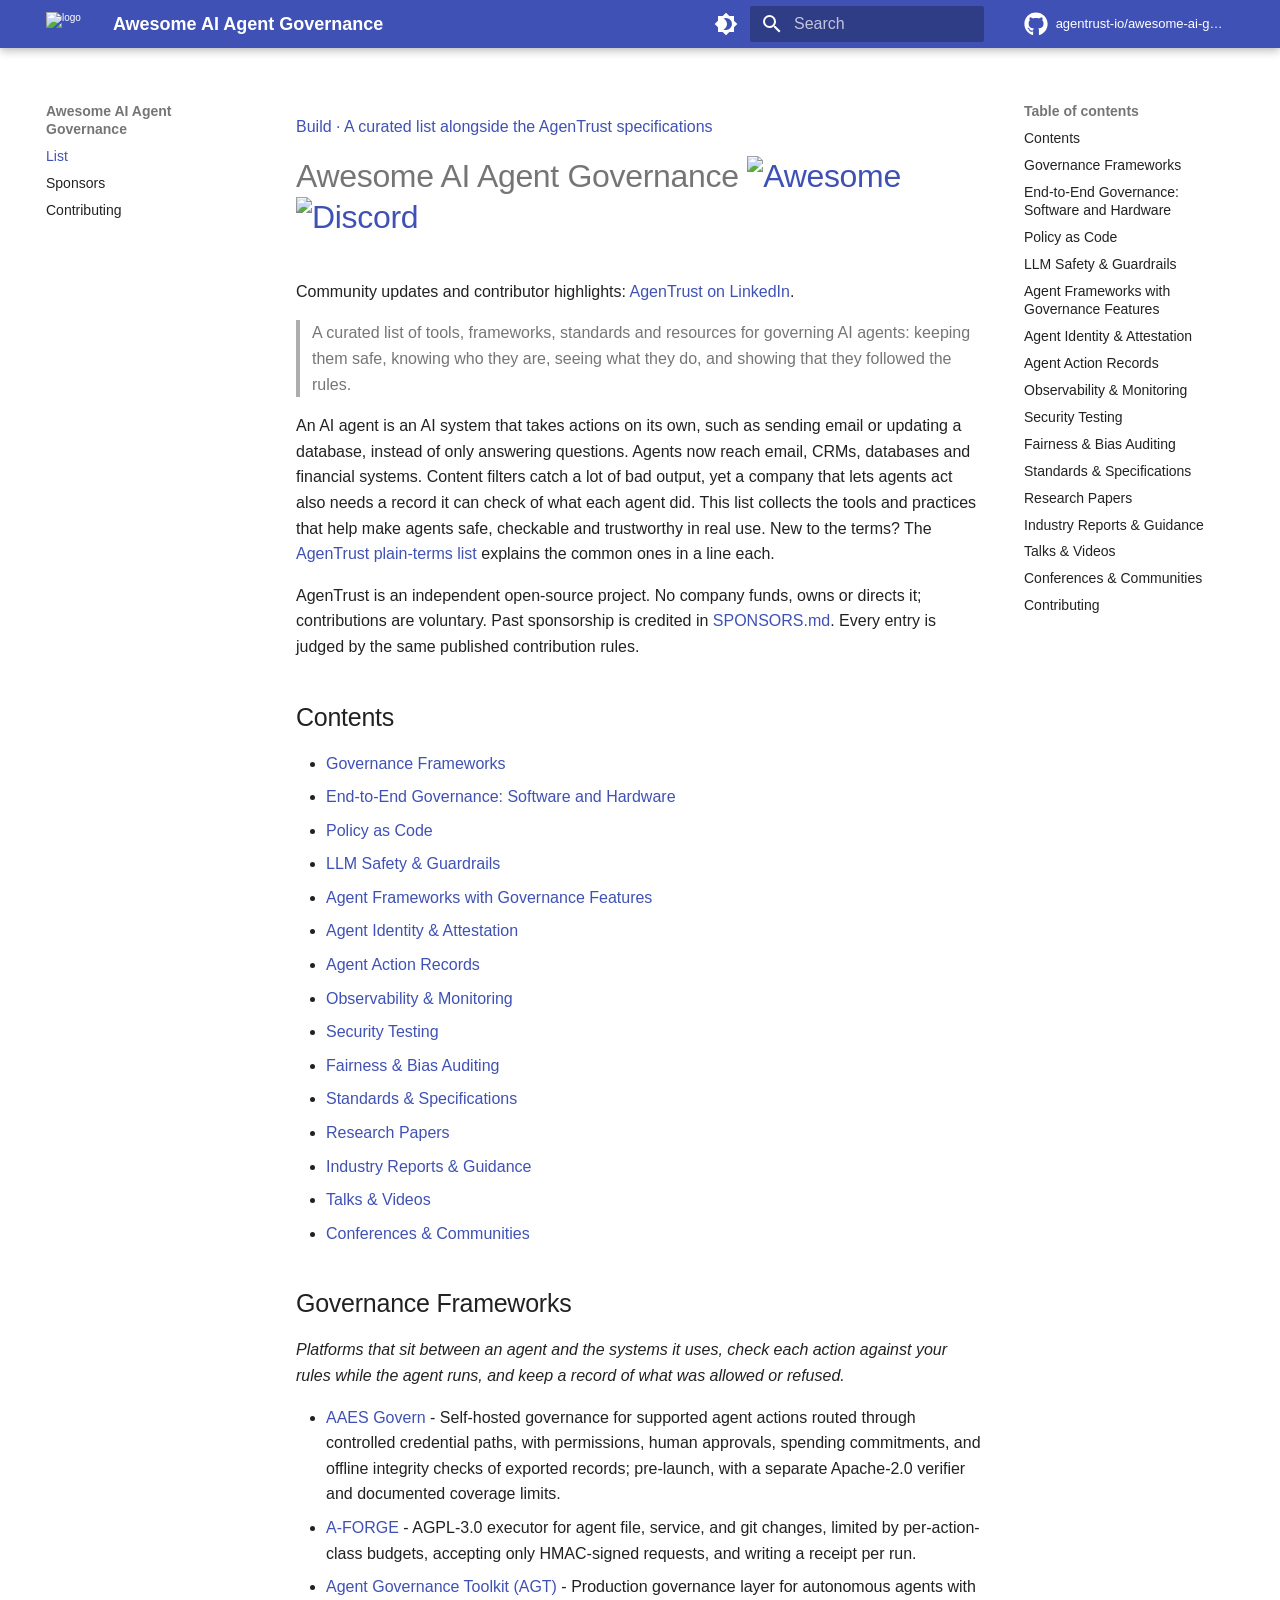
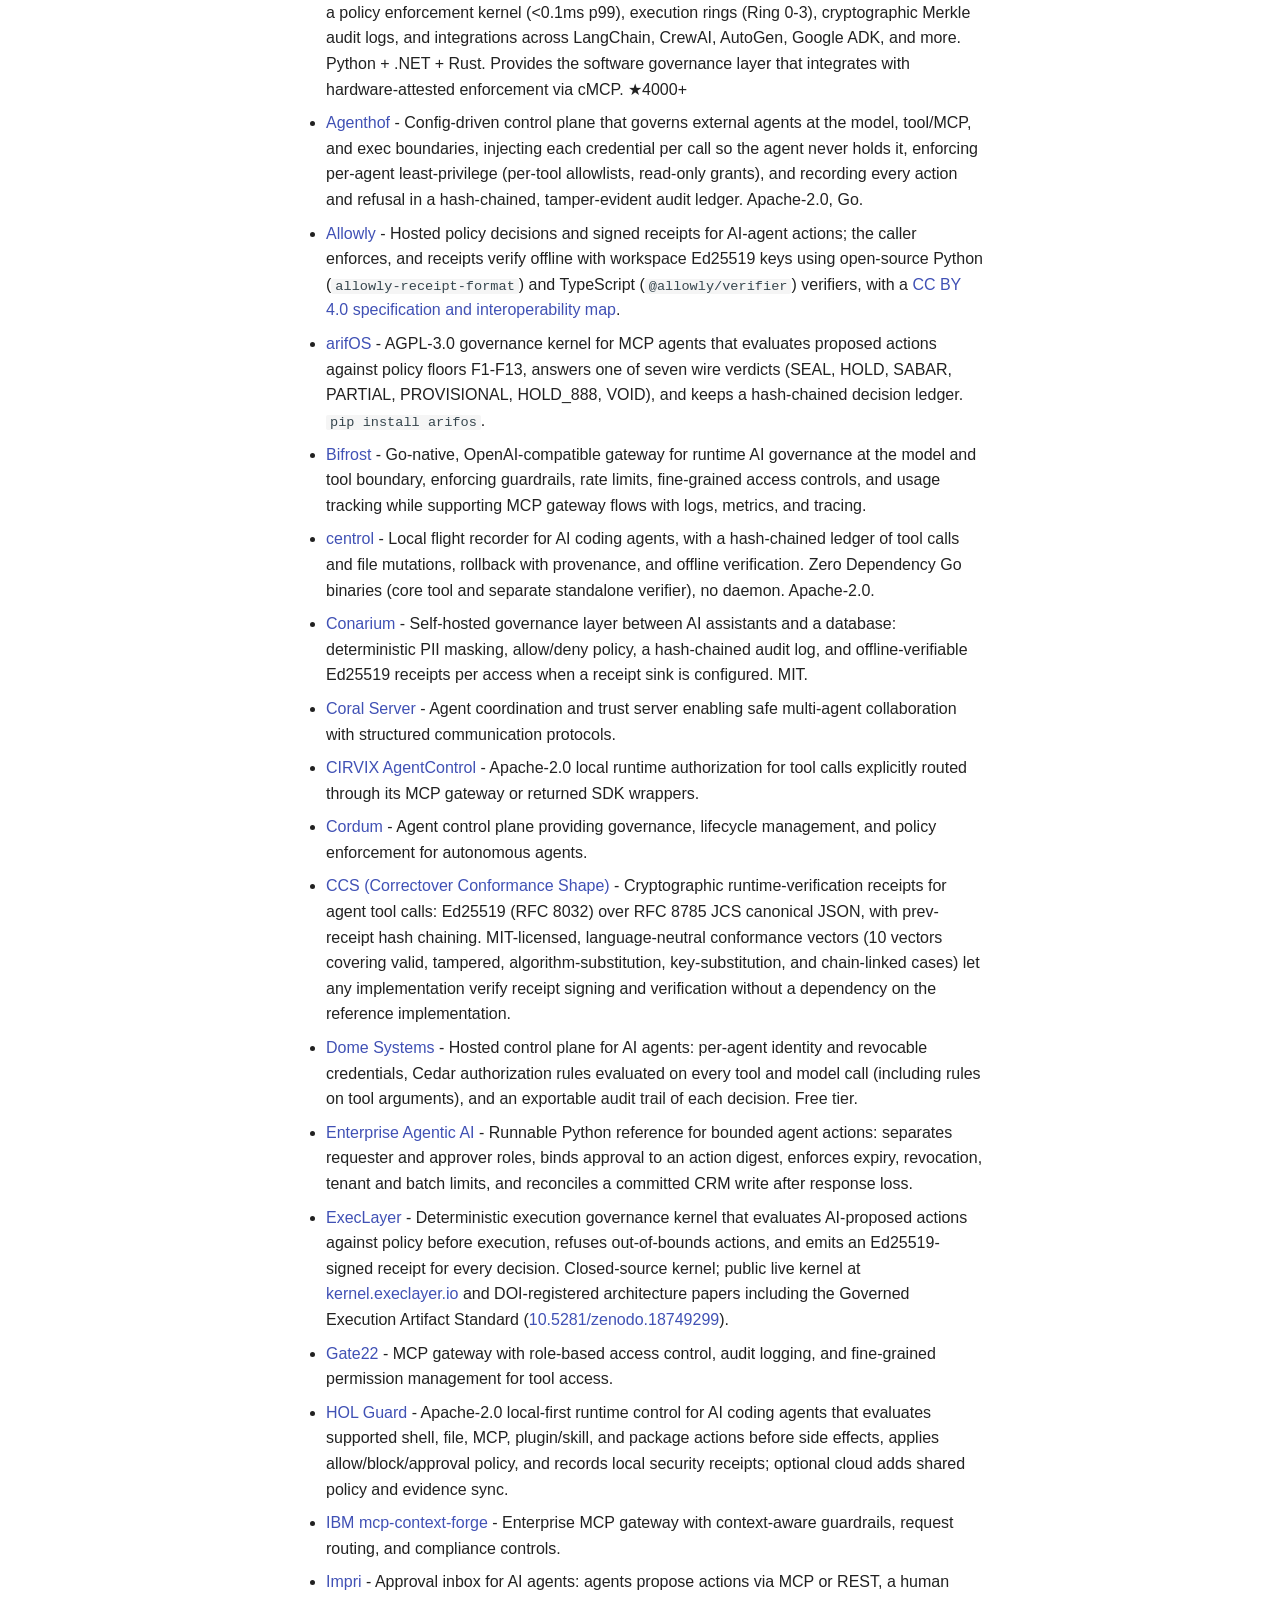
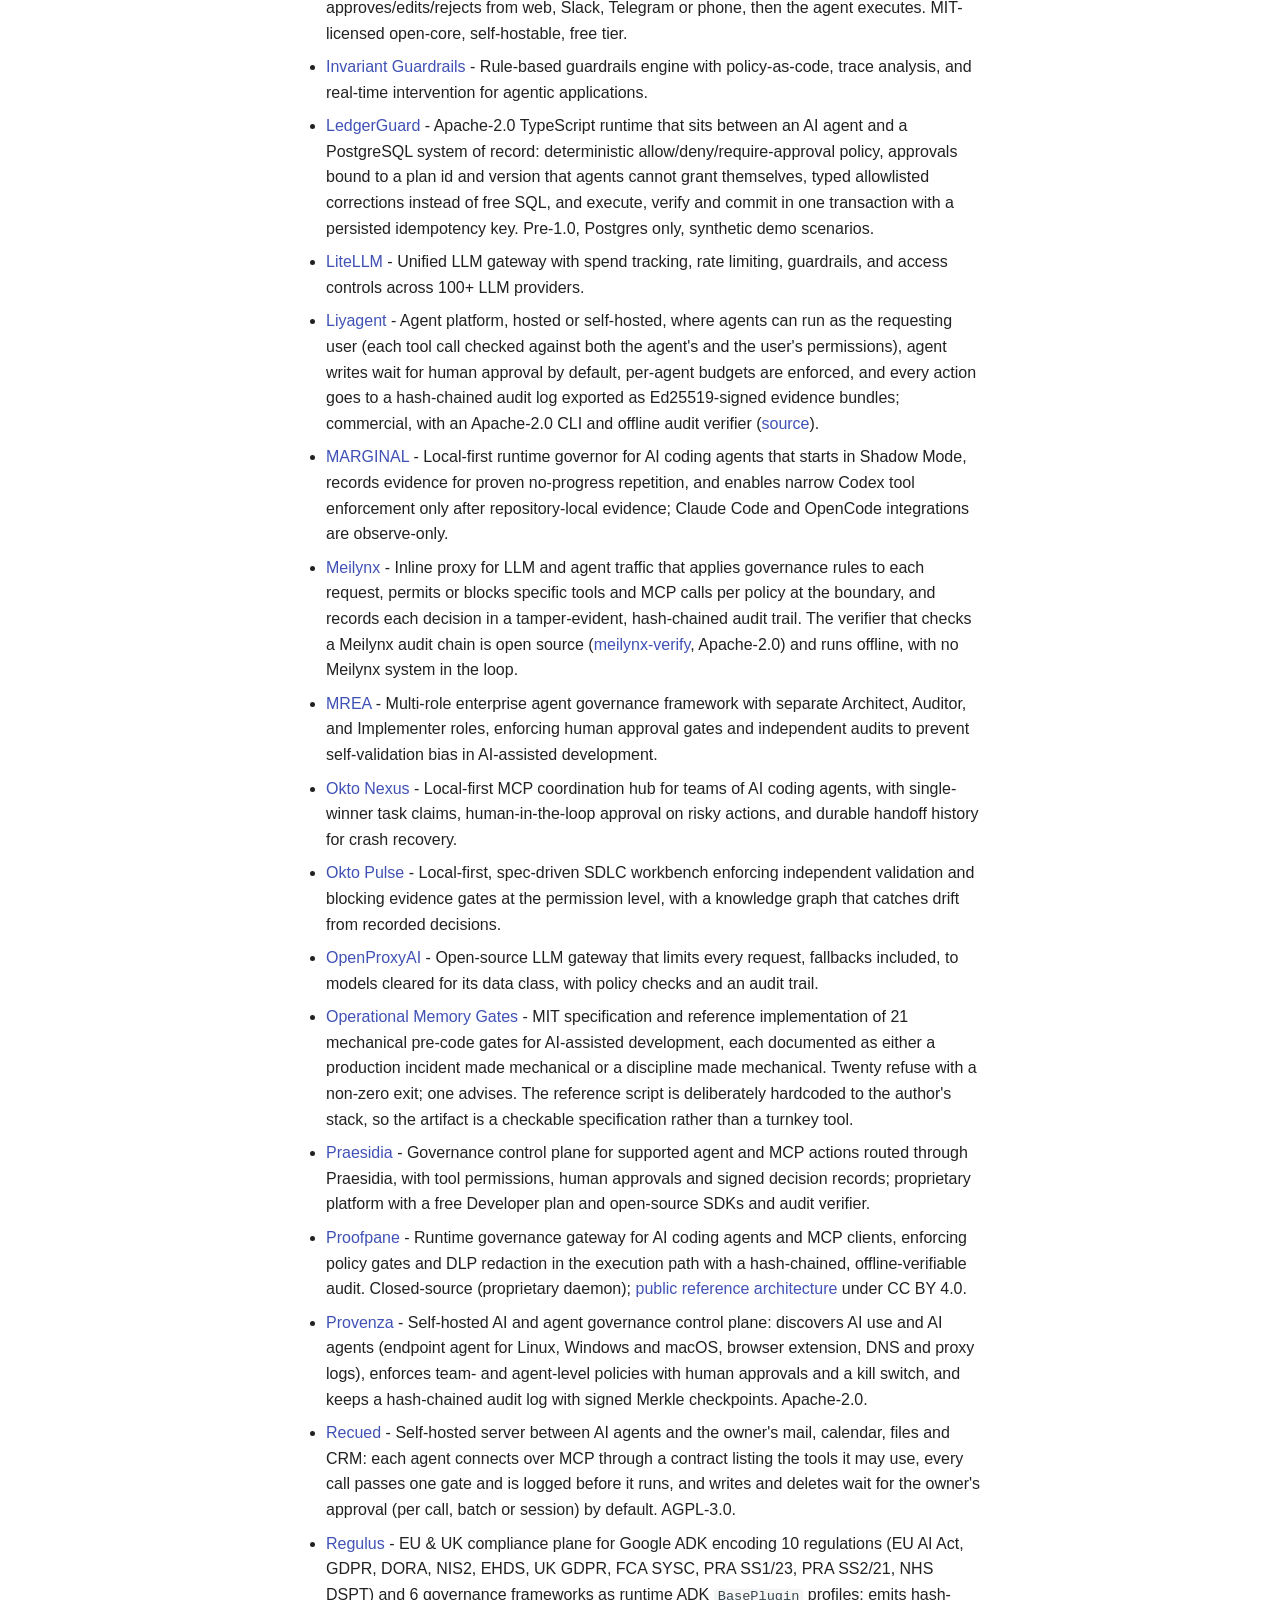
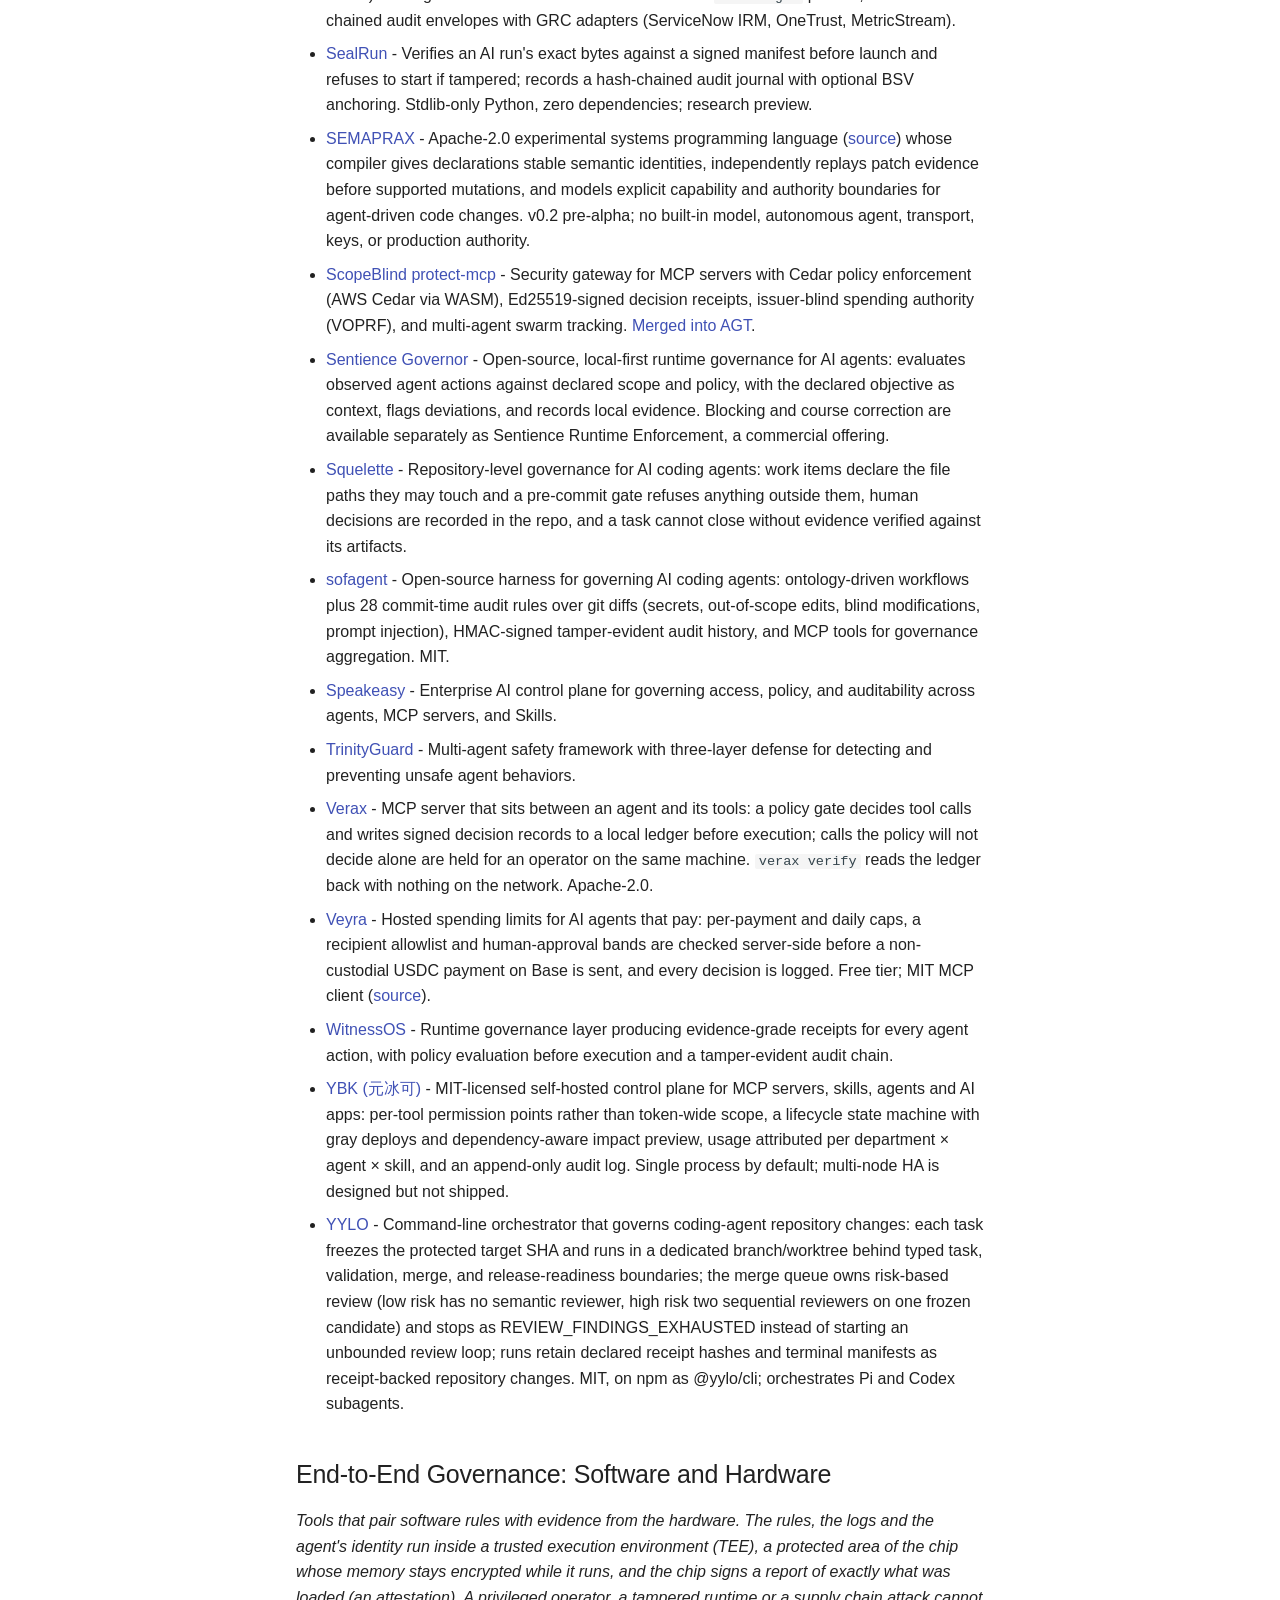
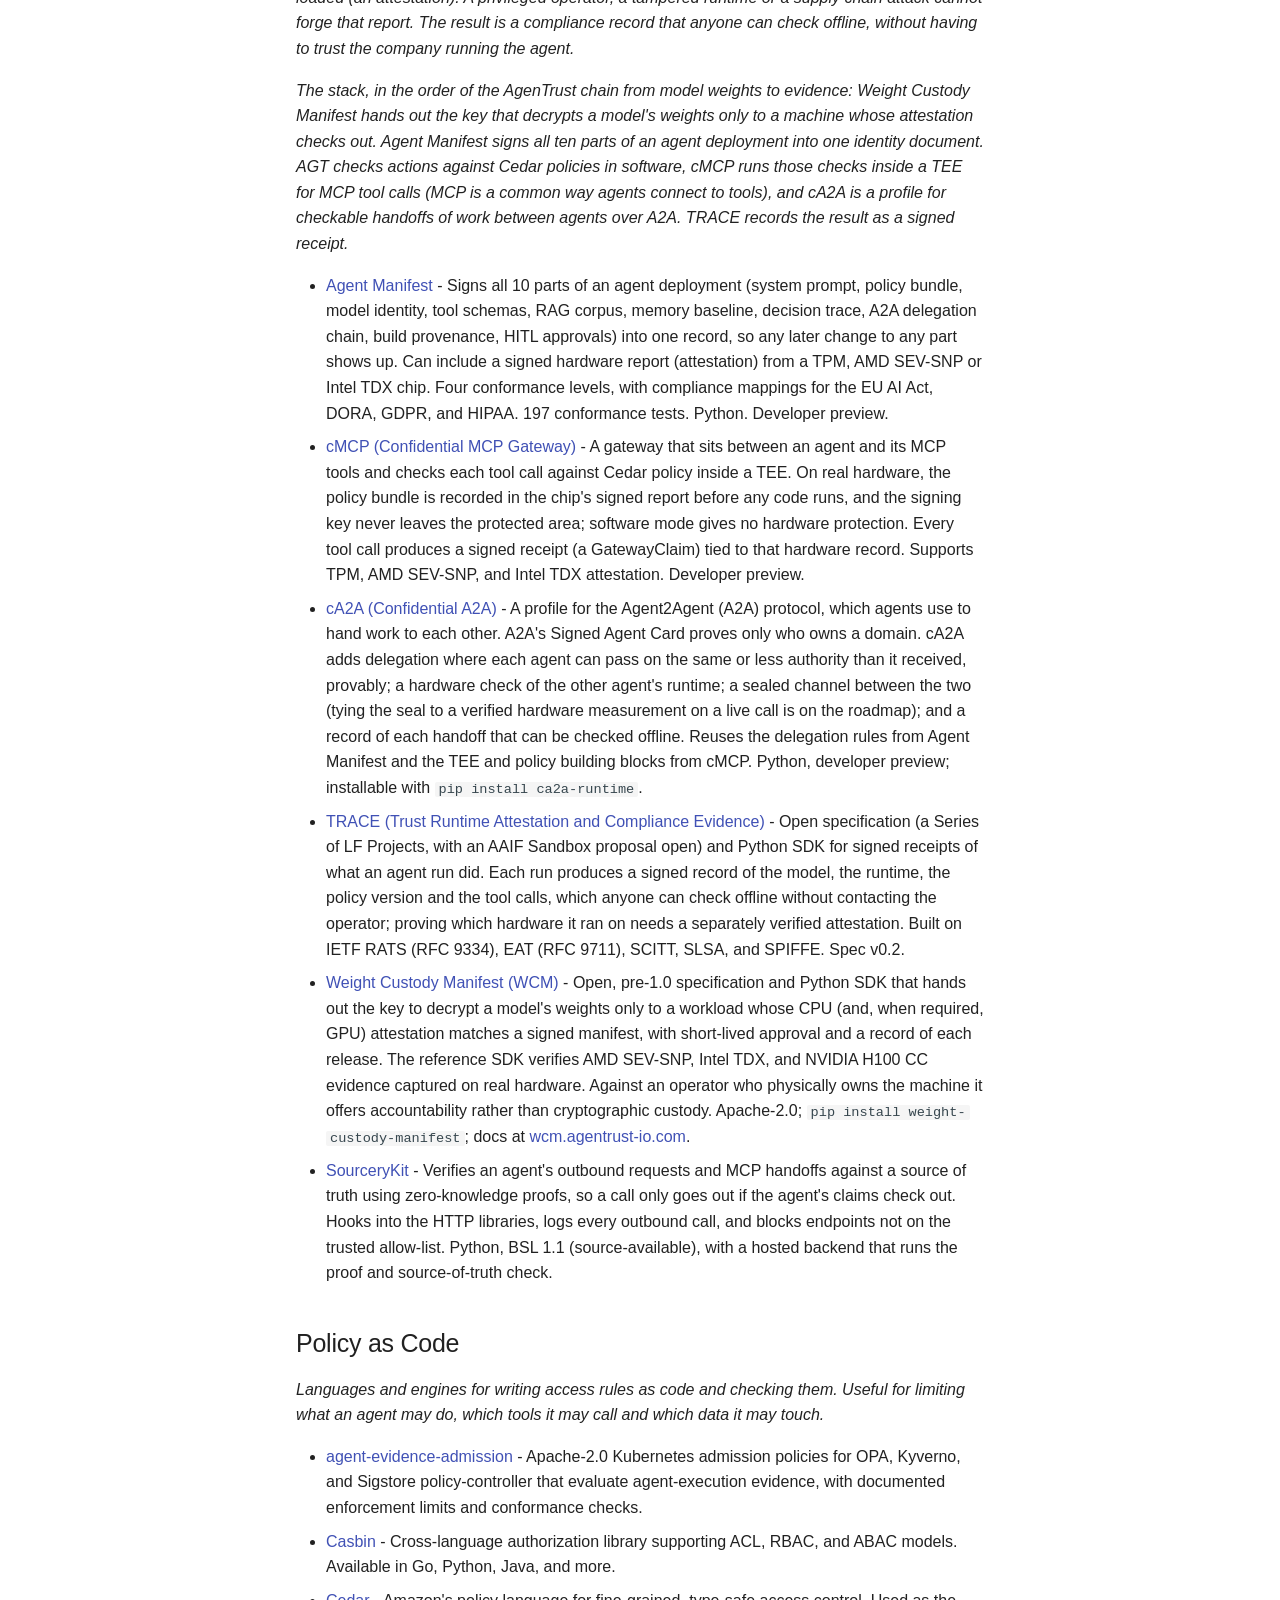
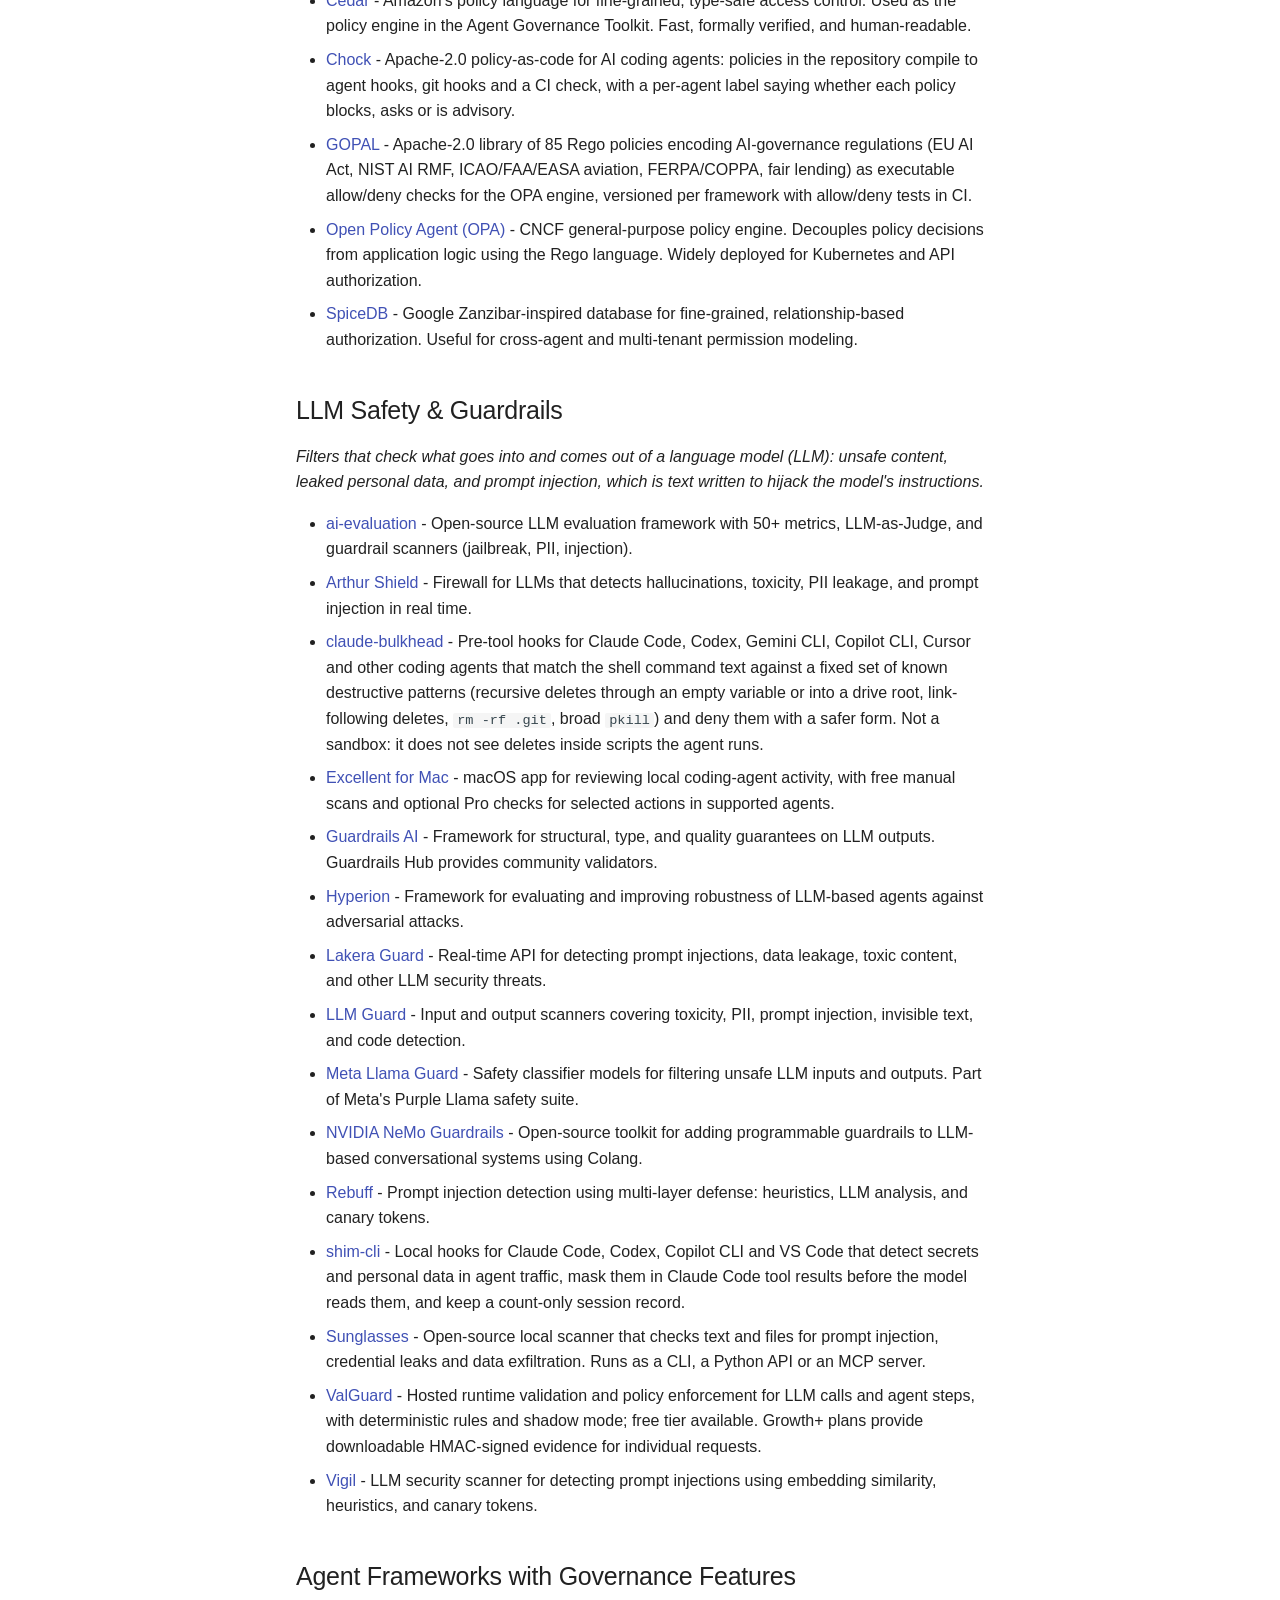
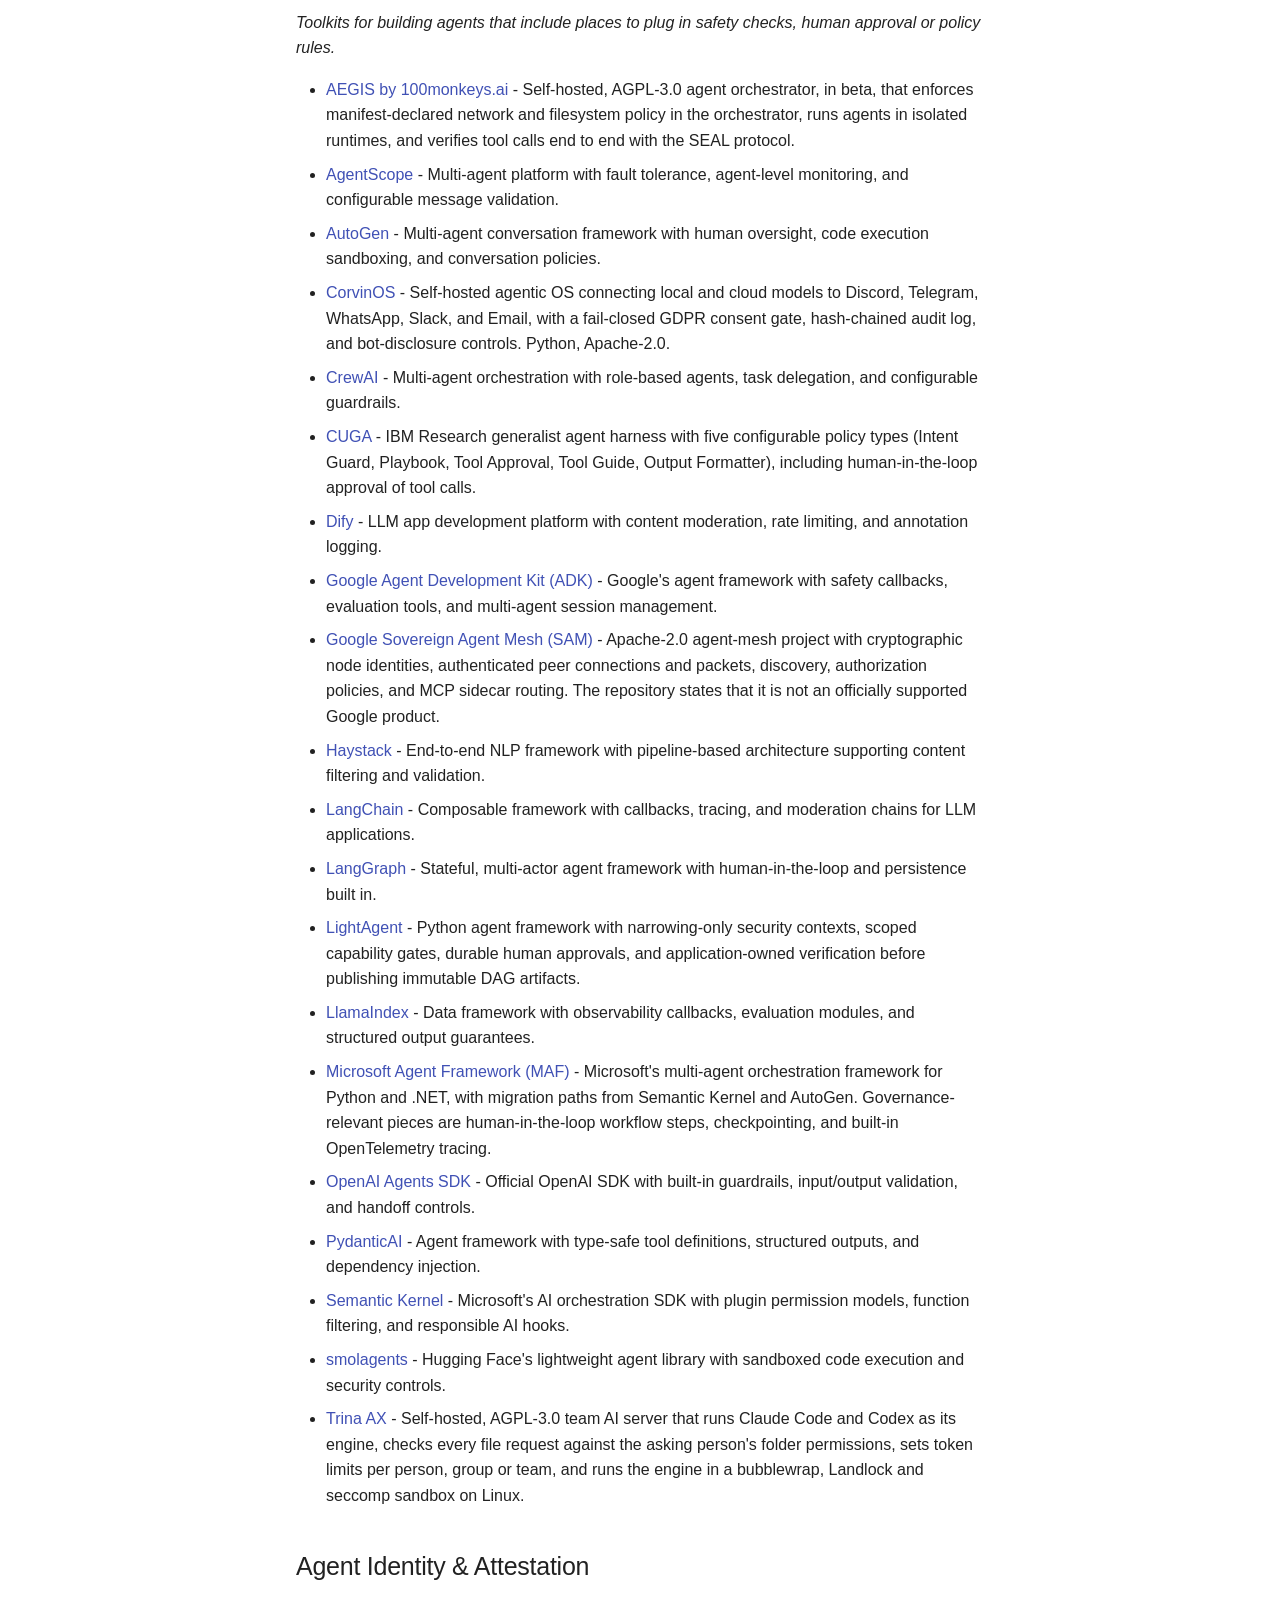
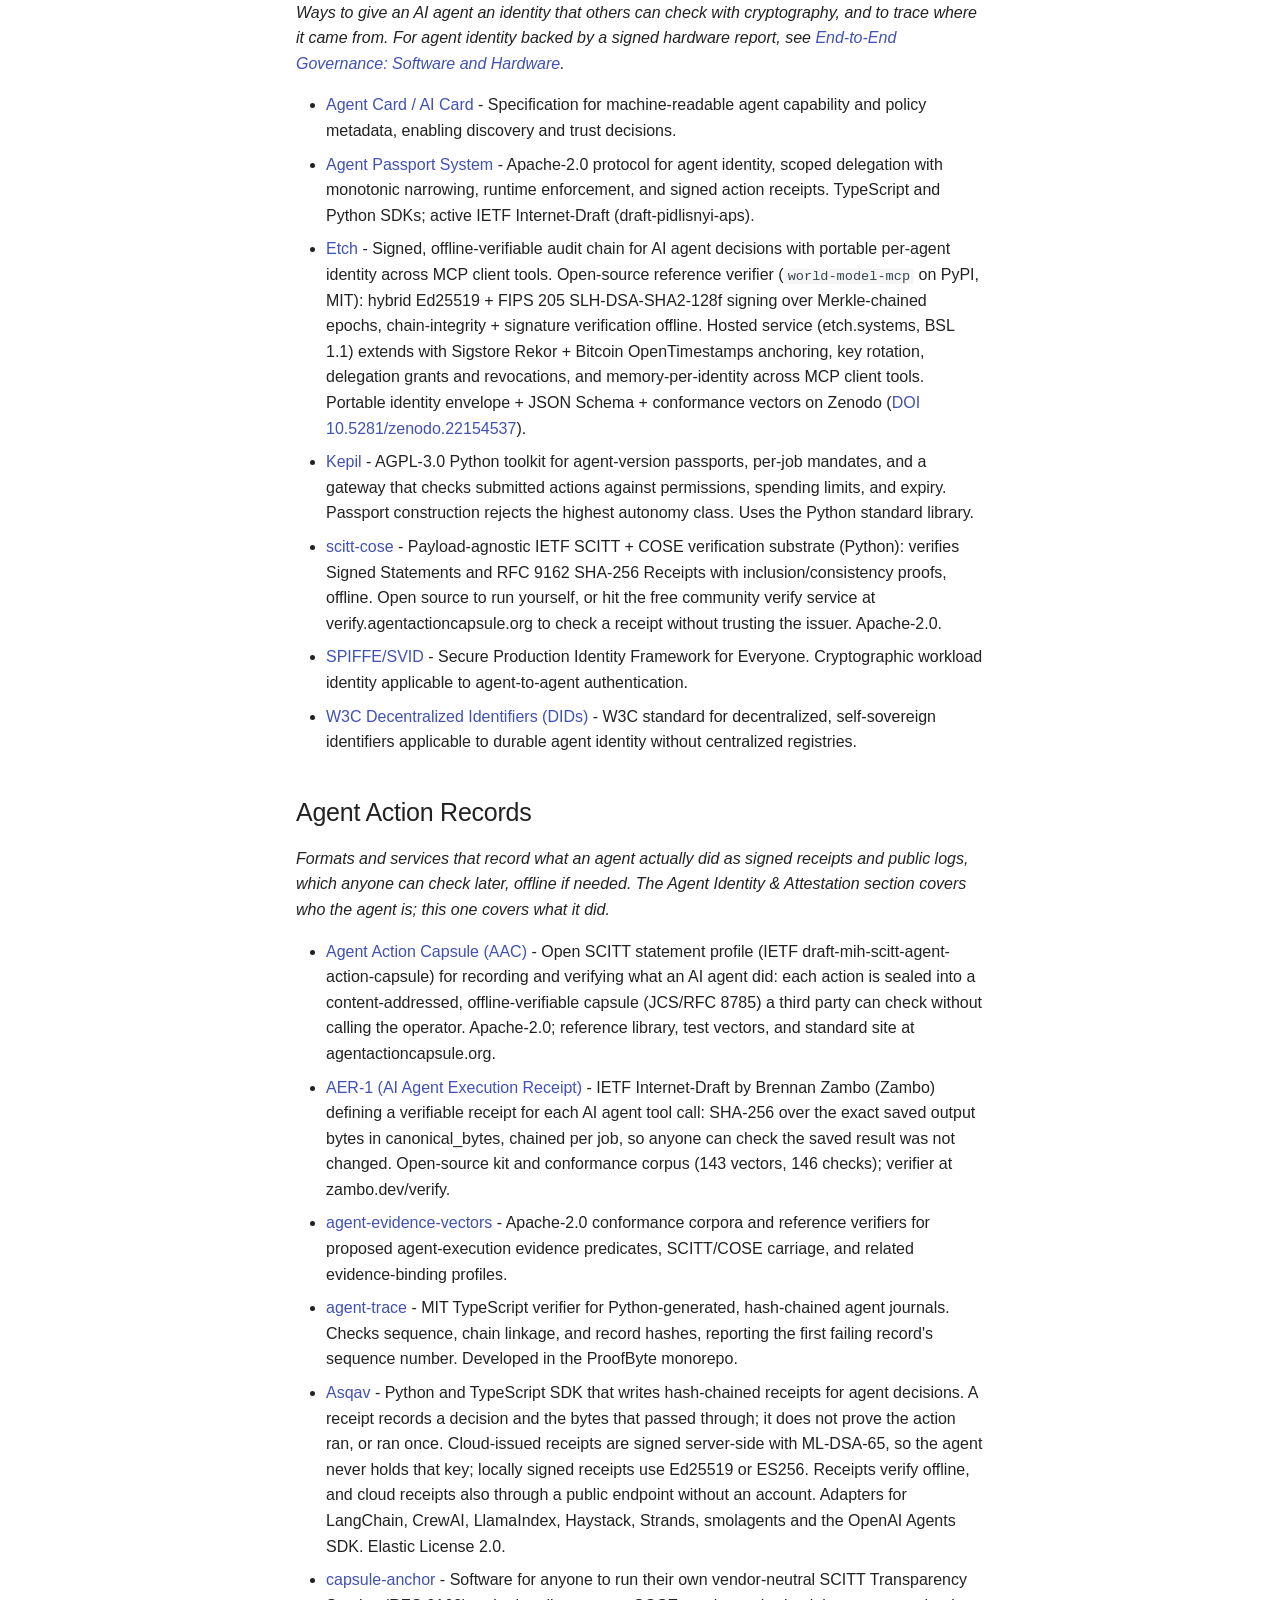
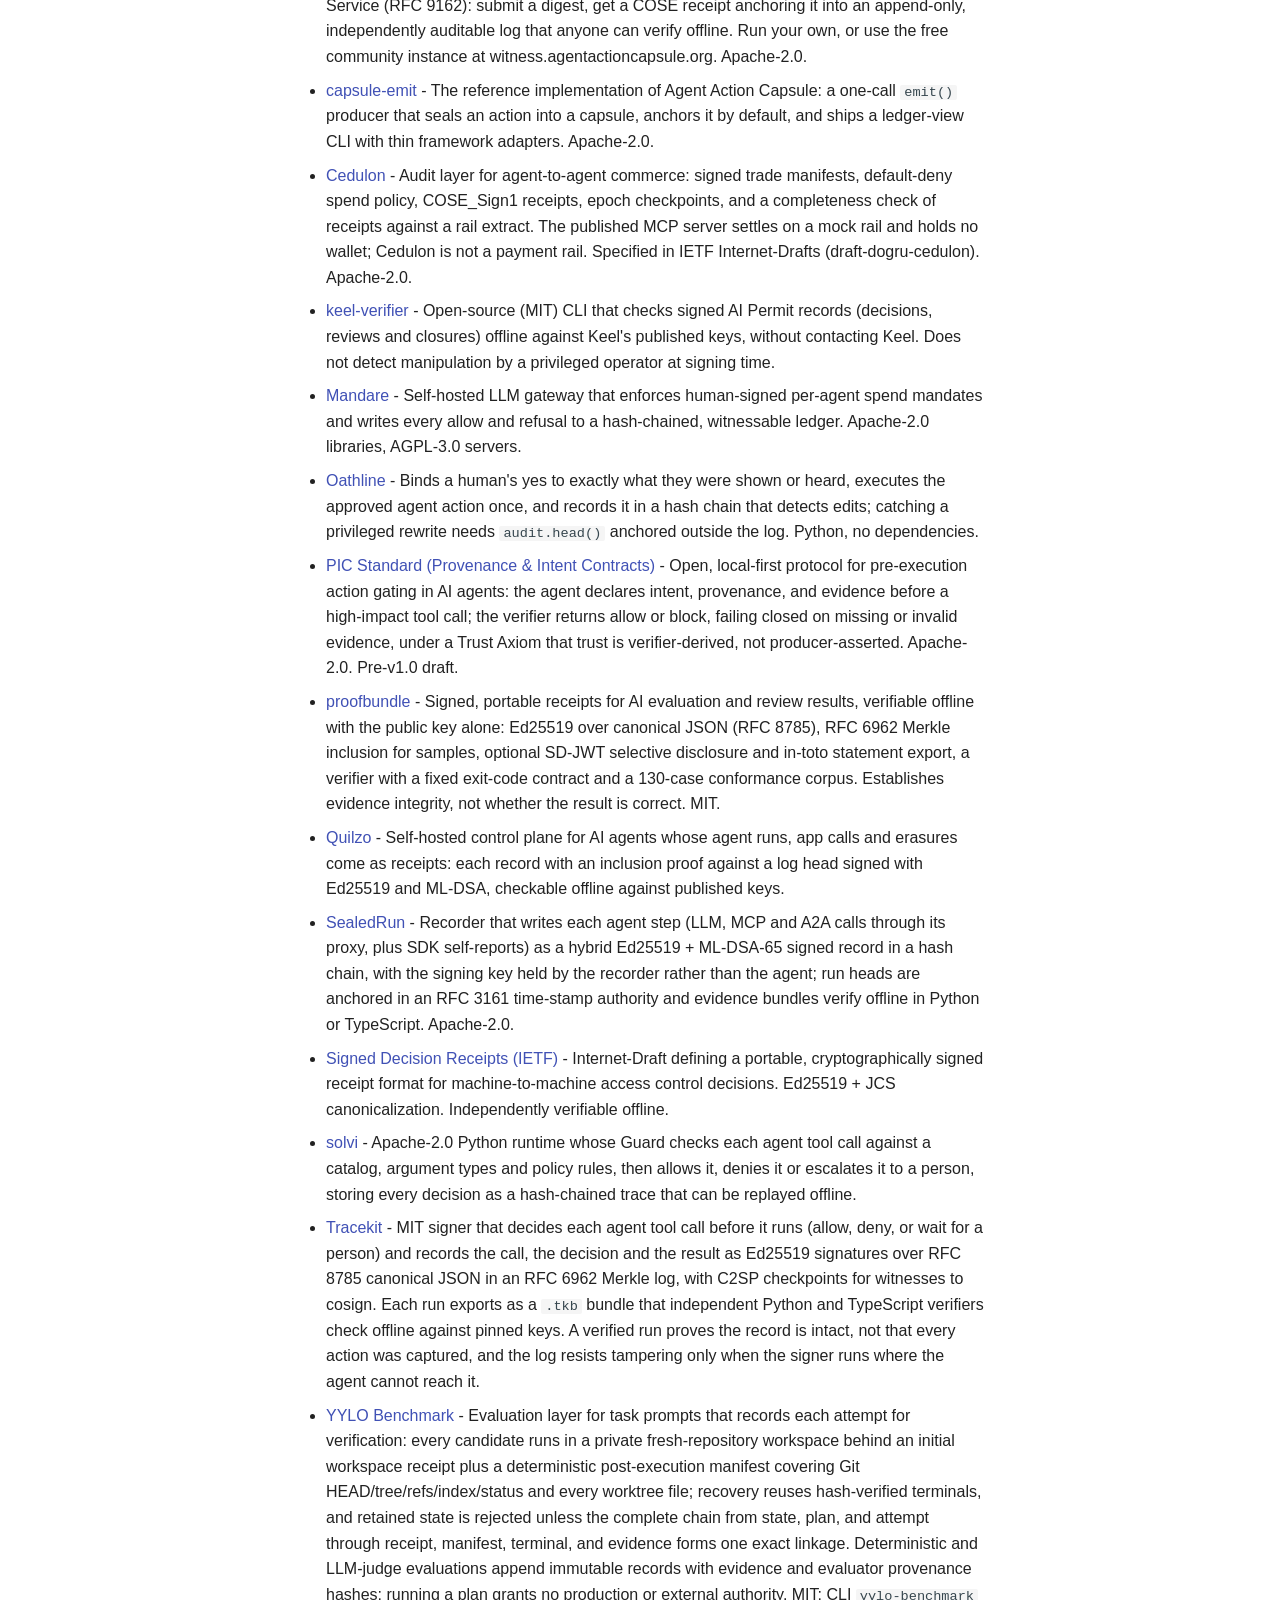
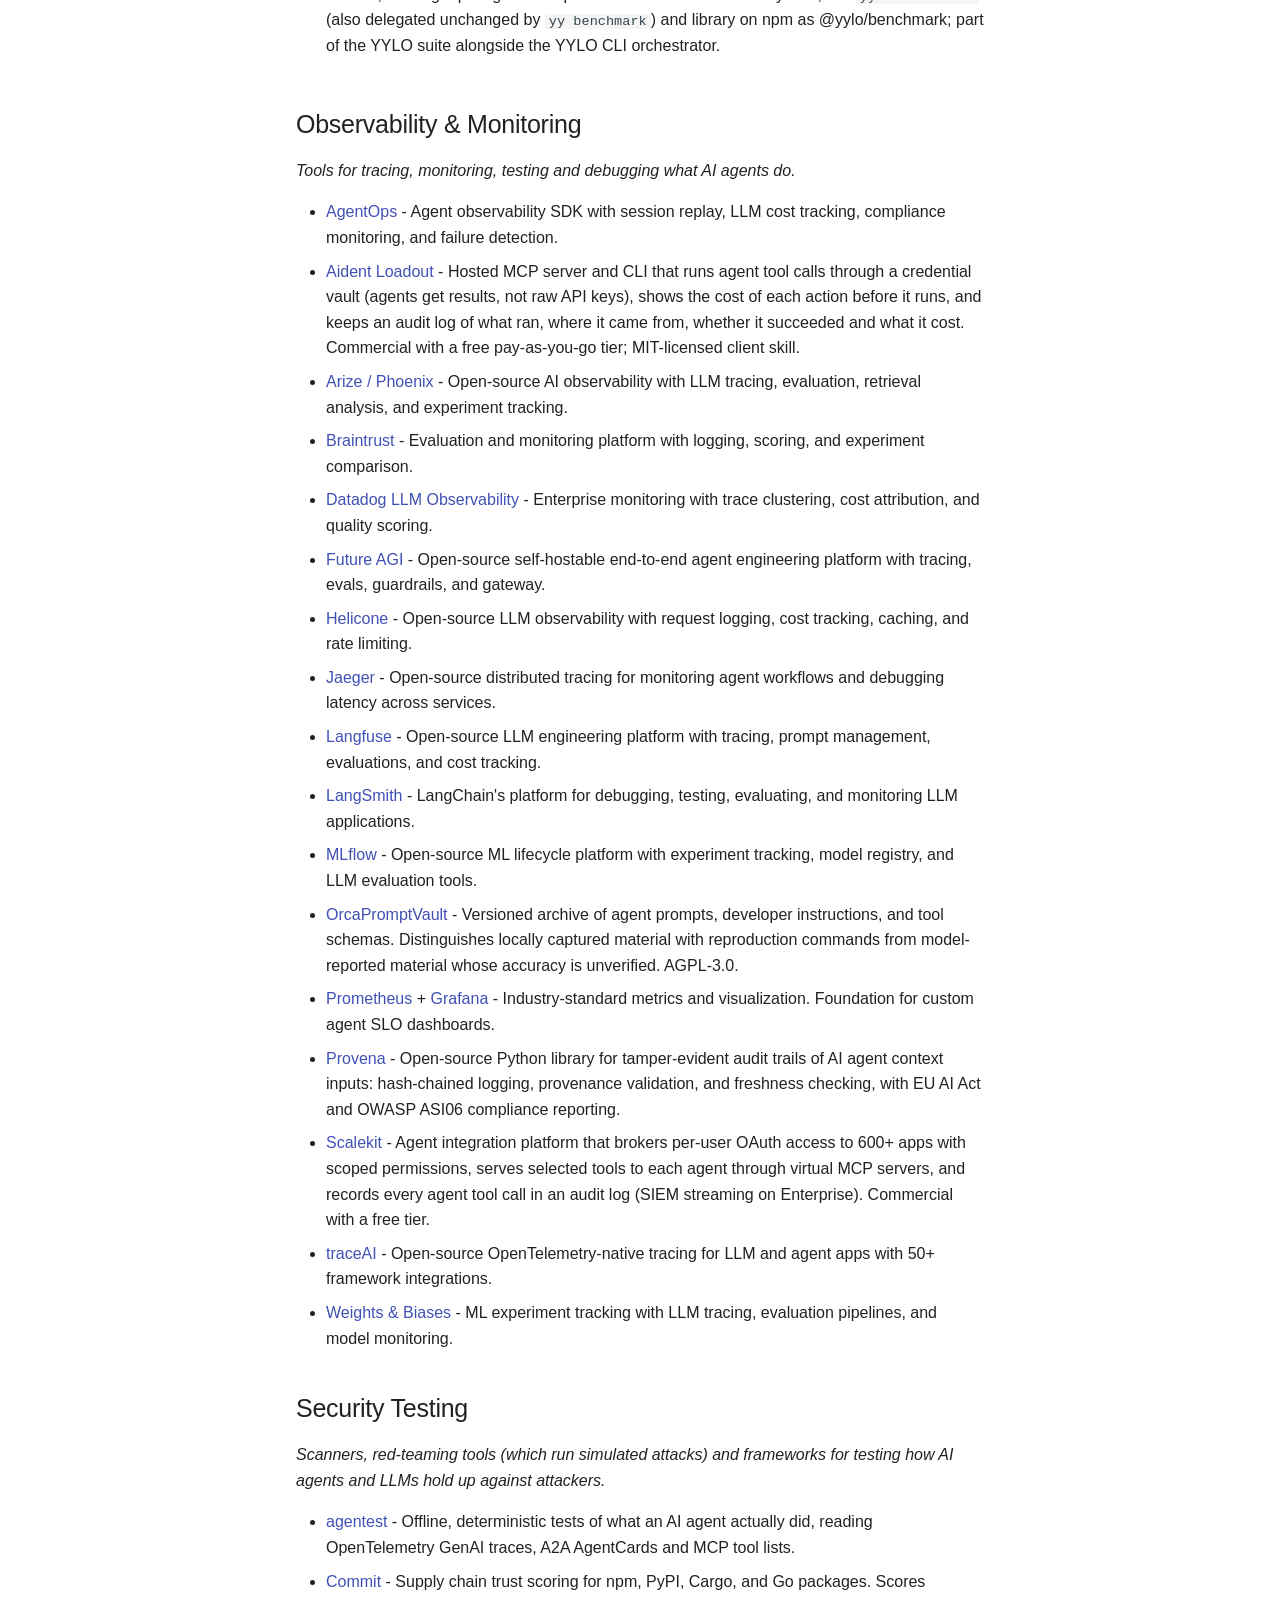
==== commit e224a68b: "Deployed af8a020 with MkDocs version: 1.6.1" ====
--- a/index.html
+++ b/index.html
@@ -37,4 +37,4 @@
       }
     ]
   }
-  </script></head> <body dir=ltr data-md-color-scheme=default data-md-color-primary=custom data-md-color-accent=custom> <input class=md-toggle data-md-toggle=drawer type=checkbox id=__drawer autocomplete=off> <input class=md-toggle data-md-toggle=search type=checkbox id=__search autocomplete=off> <label class=md-overlay for=__drawer></label> <div data-md-component=skip> <a href=#awesome-ai-agent-governance class=md-skip> Skip to content </a> </div> <div data-md-component=announce> </div> <header class="md-header md-header--shadow" data-md-component=header> <nav class="md-header__inner md-grid" aria-label=Header> <a href=. title="Awesome AI Agent Governance" class="md-header__button md-logo" aria-label="Awesome AI Agent Governance" data-md-component=logo> <img src=docs/assets/icon.svg alt=logo> </a> <label class="md-header__button md-icon" for=__drawer> <svg xmlns=http://www.w3.org/2000/svg viewbox="0 0 24 24"><path d="M3 6h18v2H3zm0 5h18v2H3zm0 5h18v2H3z"/></svg> </label> <div class=md-header__title data-md-component=header-title> <div class=md-header__ellipsis> <div class=md-header__topic> <span class=md-ellipsis> Awesome AI Agent Governance </span> </div> <div class=md-header__topic data-md-component=header-topic> <span class=md-ellipsis> List </span> </div> </div> </div> <form class=md-header__option data-md-component=palette> <input class=md-option data-md-color-media data-md-color-scheme=default data-md-color-primary=custom data-md-color-accent=custom aria-label="Switch to dark mode" type=radio name=__palette id=__palette_0> <label class="md-header__button md-icon" title="Switch to dark mode" for=__palette_1 hidden> <svg xmlns=http://www.w3.org/2000/svg viewbox="0 0 24 24"><path d="M12 18c-.89 0-1.74-.2-2.5-.55C11.56 16.5 13 14.42 13 12s-1.44-4.5-3.5-5.45C10.26 6.2 11.11 6 12 6a6 6 0 0 1 6 6 6 6 0 0 1-6 6m8-9.31V4h-4.69L12 .69 8.69 4H4v4.69L.69 12 4 15.31V20h4.69L12 23.31 15.31 20H20v-4.69L23.31 12z"/></svg> </label> <input class=md-option data-md-color-media data-md-color-scheme=slate data-md-color-primary=custom data-md-color-accent=custom aria-label="Switch to light mode" type=radio name=__palette id=__palette_1> <label class="md-header__button md-icon" title="Switch to light mode" for=__palette_0 hidden> <svg xmlns=http://www.w3.org/2000/svg viewbox="0 0 24 24"><path d="M12 8a4 4 0 0 0-4 4 4 4 0 0 0 4 4 4 4 0 0 0 4-4 4 4 0 0 0-4-4m0 10a6 6 0 0 1-6-6 6 6 0 0 1 6-6 6 6 0 0 1 6 6 6 6 0 0 1-6 6m8-9.31V4h-4.69L12 .69 8.69 4H4v4.69L.69 12 4 15.31V20h4.69L12 23.31 15.31 20H20v-4.69L23.31 12z"/></svg> </label> </form> <script>var palette=__md_get("__palette");if(palette&&palette.color){if("(prefers-color-scheme)"===palette.color.media){var media=matchMedia("(prefers-color-scheme: light)"),input=document.querySelector(media.matches?"[data-md-color-media='(prefers-color-scheme: light)']":"[data-md-color-media='(prefers-color-scheme: dark)']");palette.color.media=input.getAttribute("data-md-color-media"),palette.color.scheme=input.getAttribute("data-md-color-scheme"),palette.color.primary=input.getAttribute("data-md-color-primary"),palette.color.accent=input.getAttribute("data-md-color-accent")}for(var[key,value]of Object.entries(palette.color))document.body.setAttribute("data-md-color-"+key,value)}</script> <label class="md-header__button md-icon" for=__search> <svg xmlns=http://www.w3.org/2000/svg viewbox="0 0 24 24"><path d="M9.5 3A6.5 6.5 0 0 1 16 9.5c0 1.61-.59 3.09-1.56 4.23l.27.27h.79l5 5-1.5 1.5-5-5v-.79l-.27-.27A6.52 6.52 0 0 1 9.5 16 6.5 6.5 0 0 1 3 9.5 6.5 6.5 0 0 1 9.5 3m0 2C7 5 5 7 5 9.5S7 14 9.5 14 14 12 14 9.5 12 5 9.5 5"/></svg> </label> <div class=md-search data-md-component=search role=dialog> <label class=md-search__overlay for=__search></label> <div class=md-search__inner role=search> <form class=md-search__form name=search> <input type=text class=md-search__input name=query aria-label=Search placeholder=Search autocapitalize=off autocorrect=off autocomplete=off spellcheck=false data-md-component=search-query required> <label class="md-search__icon md-icon" for=__search> <svg xmlns=http://www.w3.org/2000/svg viewbox="0 0 24 24"><path d="M9.5 3A6.5 6.5 0 0 1 16 9.5c0 1.61-.59 3.09-1.56 4.23l.27.27h.79l5 5-1.5 1.5-5-5v-.79l-.27-.27A6.52 6.52 0 0 1 9.5 16 6.5 6.5 0 0 1 3 9.5 6.5 6.5 0 0 1 9.5 3m0 2C7 5 5 7 5 9.5S7 14 9.5 14 14 12 14 9.5 12 5 9.5 5"/></svg> <svg xmlns=http://www.w3.org/2000/svg viewbox="0 0 24 24"><path d="M20 11v2H8l5.5 5.5-1.42 1.42L4.16 12l7.92-7.92L13.5 5.5 8 11z"/></svg> </label> <nav class=md-search__options aria-label=Search> <button type=reset class="md-search__icon md-icon" title=Clear aria-label=Clear tabindex=-1> <svg xmlns=http://www.w3.org/2000/svg viewbox="0 0 24 24"><path d="M19 6.41 17.59 5 12 10.59 6.41 5 5 6.41 10.59 12 5 17.59 6.41 19 12 13.41 17.59 19 19 17.59 13.41 12z"/></svg> </button> </nav> <div class=md-search__suggest data-md-component=search-suggest></div> </form> <div class=md-search__output> <div class=md-search__scrollwrap tabindex=0 data-md-scrollfix> <div class=md-search-result data-md-component=search-result> <div class=md-search-result__meta> Initializing search </div> <ol class=md-search-result__list role=presentation></ol> </div> </div> </div> </div> </div> <div class=md-header__source> <a href=https://github.com/agentrust-io/awesome-ai-governance title="Go to repository" class=md-source data-md-component=source> <div class="md-source__icon md-icon"> <svg xmlns=http://www.w3.org/2000/svg viewbox="0 0 512 512"><!-- Font Awesome Free 7.1.0 by @fontawesome - https://fontawesome.com License - https://fontawesome.com/license/free (Icons: CC BY 4.0, Fonts: SIL OFL 1.1, Code: MIT License) Copyright 2025 Fonticons, Inc.--><path d="M173.9 397.4c0 2-2.3 3.6-5.2 3.6-3.3.3-5.6-1.3-5.6-3.6 0-2 2.3-3.6 5.2-3.6 3-.3 5.6 1.3 5.6 3.6m-31.1-4.5c-.7 2 1.3 4.3 4.3 4.9 2.6 1 5.6 0 6.2-2s-1.3-4.3-4.3-5.2c-2.6-.7-5.5.3-6.2 2.3m44.2-1.7c-2.9.7-4.9 2.6-4.6 4.9.3 2 2.9 3.3 5.9 2.6 2.9-.7 4.9-2.6 4.6-4.6-.3-1.9-3-3.2-5.9-2.9M252.8 8C114.1 8 8 113.3 8 252c0 110.9 69.8 205.8 169.5 239.2 12.8 2.3 17.3-5.6 17.3-12.1 0-6.2-.3-40.4-.3-61.4 0 0-70 15-84.7-29.8 0 0-11.4-29.1-27.8-36.6 0 0-22.9-15.7 1.6-15.4 0 0 24.9 2 38.6 25.8 21.9 38.6 58.6 27.5 72.9 20.9 2.3-16 8.8-27.1 16-33.7-55.9-6.2-112.3-14.3-112.3-110.5 0-27.5 7.6-41.3 23.6-58.9-2.6-6.5-11.1-33.3 2.6-67.9 20.9-6.5 69 27 69 27 20-5.6 41.5-8.5 62.8-8.5s42.8 2.9 62.8 8.5c0 0 48.1-33.6 69-27 13.7 34.7 5.2 61.4 2.6 67.9 16 17.7 25.8 31.5 25.8 58.9 0 96.5-58.9 104.2-114.8 110.5 9.2 7.9 17 22.9 17 46.4 0 33.7-.3 75.4-.3 83.6 0 6.5 4.6 14.4 17.3 12.1C436.2 457.8 504 362.9 504 252 504 113.3 391.5 8 252.8 8M105.2 352.9c-1.3 1-1 3.3.7 5.2 1.6 1.6 3.9 2.3 5.2 1 1.3-1 1-3.3-.7-5.2-1.6-1.6-3.9-2.3-5.2-1m-10.8-8.1c-.7 1.3.3 2.9 2.3 3.9 1.6 1 3.6.7 4.3-.7.7-1.3-.3-2.9-2.3-3.9-2-.6-3.6-.3-4.3.7m32.4 35.6c-1.6 1.3-1 4.3 1.3 6.2 2.3 2.3 5.2 2.6 6.5 1 1.3-1.3.7-4.3-1.3-6.2-2.2-2.3-5.2-2.6-6.5-1m-11.4-14.7c-1.6 1-1.6 3.6 0 5.9s4.3 3.3 5.6 2.3c1.6-1.3 1.6-3.9 0-6.2-1.4-2.3-4-3.3-5.6-2"/></svg> </div> <div class=md-source__repository> agentrust-io/awesome-ai-governance </div> </a> </div> </nav> </header> <div class=md-container data-md-component=container> <main class=md-main data-md-component=main> <div class="md-main__inner md-grid"> <div class="md-sidebar md-sidebar--primary" data-md-component=sidebar data-md-type=navigation> <div class=md-sidebar__scrollwrap> <div class=md-sidebar__inner> <nav class="md-nav md-nav--primary" aria-label=Navigation data-md-level=0> <label class=md-nav__title for=__drawer> <a href=. title="Awesome AI Agent Governance" class="md-nav__button md-logo" aria-label="Awesome AI Agent Governance" data-md-component=logo> <img src=docs/assets/icon.svg alt=logo> </a> Awesome AI Agent Governance </label> <div class=md-nav__source> <a href=https://github.com/agentrust-io/awesome-ai-governance title="Go to repository" class=md-source data-md-component=source> <div class="md-source__icon md-icon"> <svg xmlns=http://www.w3.org/2000/svg viewbox="0 0 512 512"><!-- Font Awesome Free 7.1.0 by @fontawesome - https://fontawesome.com License - https://fontawesome.com/license/free (Icons: CC BY 4.0, Fonts: SIL OFL 1.1, Code: MIT License) Copyright 2025 Fonticons, Inc.--><path d="M173.9 397.4c0 2-2.3 3.6-5.2 3.6-3.3.3-5.6-1.3-5.6-3.6 0-2 2.3-3.6 5.2-3.6 3-.3 5.6 1.3 5.6 3.6m-31.1-4.5c-.7 2 1.3 4.3 4.3 4.9 2.6 1 5.6 0 6.2-2s-1.3-4.3-4.3-5.2c-2.6-.7-5.5.3-6.2 2.3m44.2-1.7c-2.9.7-4.9 2.6-4.6 4.9.3 2 2.9 3.3 5.9 2.6 2.9-.7 4.9-2.6 4.6-4.6-.3-1.9-3-3.2-5.9-2.9M252.8 8C114.1 8 8 113.3 8 252c0 110.9 69.8 205.8 169.5 239.2 12.8 2.3 17.3-5.6 17.3-12.1 0-6.2-.3-40.4-.3-61.4 0 0-70 15-84.7-29.8 0 0-11.4-29.1-27.8-36.6 0 0-22.9-15.7 1.6-15.4 0 0 24.9 2 38.6 25.8 21.9 38.6 58.6 27.5 72.9 20.9 2.3-16 8.8-27.1 16-33.7-55.9-6.2-112.3-14.3-112.3-110.5 0-27.5 7.6-41.3 23.6-58.9-2.6-6.5-11.1-33.3 2.6-67.9 20.9-6.5 69 27 69 27 20-5.6 41.5-8.5 62.8-8.5s42.8 2.9 62.8 8.5c0 0 48.1-33.6 69-27 13.7 34.7 5.2 61.4 2.6 67.9 16 17.7 25.8 31.5 25.8 58.9 0 96.5-58.9 104.2-114.8 110.5 9.2 7.9 17 22.9 17 46.4 0 33.7-.3 75.4-.3 83.6 0 6.5 4.6 14.4 17.3 12.1C436.2 457.8 504 362.9 504 252 504 113.3 391.5 8 252.8 8M105.2 352.9c-1.3 1-1 3.3.7 5.2 1.6 1.6 3.9 2.3 5.2 1 1.3-1 1-3.3-.7-5.2-1.6-1.6-3.9-2.3-5.2-1m-10.8-8.1c-.7 1.3.3 2.9 2.3 3.9 1.6 1 3.6.7 4.3-.7.7-1.3-.3-2.9-2.3-3.9-2-.6-3.6-.3-4.3.7m32.4 35.6c-1.6 1.3-1 4.3 1.3 6.2 2.3 2.3 5.2 2.6 6.5 1 1.3-1.3.7-4.3-1.3-6.2-2.2-2.3-5.2-2.6-6.5-1m-11.4-14.7c-1.6 1-1.6 3.6 0 5.9s4.3 3.3 5.6 2.3c1.6-1.3 1.6-3.9 0-6.2-1.4-2.3-4-3.3-5.6-2"/></svg> </div> <div class=md-source__repository> agentrust-io/awesome-ai-governance </div> </a> </div> <ul class=md-nav__list data-md-scrollfix> <li class="md-nav__item md-nav__item--active"> <input class="md-nav__toggle md-toggle" type=checkbox id=__toc> <label class="md-nav__link md-nav__link--active" for=__toc> <span class=md-ellipsis> List </span> <span class="md-nav__icon md-icon"></span> </label> <a href=. class="md-nav__link md-nav__link--active"> <span class=md-ellipsis> List </span> </a> <nav class="md-nav md-nav--secondary" aria-label="Table of contents"> <label class=md-nav__title for=__toc> <span class="md-nav__icon md-icon"></span> Table of contents </label> <ul class=md-nav__list data-md-component=toc data-md-scrollfix> <li class=md-nav__item> <a href=#contents class=md-nav__link> <span class=md-ellipsis> Contents </span> </a> </li> <li class=md-nav__item> <a href=#governance-frameworks class=md-nav__link> <span class=md-ellipsis> Governance Frameworks </span> </a> </li> <li class=md-nav__item> <a href=#end-to-end-governance-software-and-hardware class=md-nav__link> <span class=md-ellipsis> End-to-End Governance: Software and Hardware </span> </a> </li> <li class=md-nav__item> <a href=#policy-as-code class=md-nav__link> <span class=md-ellipsis> Policy as Code </span> </a> </li> <li class=md-nav__item> <a href=#llm-safety-guardrails class=md-nav__link> <span class=md-ellipsis> LLM Safety &amp; Guardrails </span> </a> </li> <li class=md-nav__item> <a href=#agent-frameworks-with-governance-features class=md-nav__link> <span class=md-ellipsis> Agent Frameworks with Governance Features </span> </a> </li> <li class=md-nav__item> <a href=#agent-identity-attestation class=md-nav__link> <span class=md-ellipsis> Agent Identity &amp; Attestation </span> </a> </li> <li class=md-nav__item> <a href=#agent-action-records class=md-nav__link> <span class=md-ellipsis> Agent Action Records </span> </a> </li> <li class=md-nav__item> <a href=#observability-monitoring class=md-nav__link> <span class=md-ellipsis> Observability &amp; Monitoring </span> </a> </li> <li class=md-nav__item> <a href=#security-testing class=md-nav__link> <span class=md-ellipsis> Security Testing </span> </a> </li> <li class=md-nav__item> <a href=#fairness-bias-auditing class=md-nav__link> <span class=md-ellipsis> Fairness &amp; Bias Auditing </span> </a> </li> <li class=md-nav__item> <a href=#standards-specifications class=md-nav__link> <span class=md-ellipsis> Standards &amp; Specifications </span> </a> </li> <li class=md-nav__item> <a href=#research-papers class=md-nav__link> <span class=md-ellipsis> Research Papers </span> </a> </li> <li class=md-nav__item> <a href=#industry-reports-guidance class=md-nav__link> <span class=md-ellipsis> Industry Reports &amp; Guidance </span> </a> </li> <li class=md-nav__item> <a href=#talks-videos class=md-nav__link> <span class=md-ellipsis> Talks &amp; Videos </span> </a> </li> <li class=md-nav__item> <a href=#conferences-communities class=md-nav__link> <span class=md-ellipsis> Conferences &amp; Communities </span> </a> </li> <li class=md-nav__item> <a href=#contributing class=md-nav__link> <span class=md-ellipsis> Contributing </span> </a> </li> </ul> </nav> </li> <li class=md-nav__item> <a href=SPONSORS/ class=md-nav__link> <span class=md-ellipsis> Sponsors </span> </a> </li> <li class=md-nav__item> <a href=CONTRIBUTING/ class=md-nav__link> <span class=md-ellipsis> Contributing </span> </a> </li> </ul> </nav> </div> </div> </div> <div class="md-sidebar md-sidebar--secondary" data-md-component=sidebar data-md-type=toc> <div class=md-sidebar__scrollwrap> <div class=md-sidebar__inner> <nav class="md-nav md-nav--secondary" aria-label="Table of contents"> <label class=md-nav__title for=__toc> <span class="md-nav__icon md-icon"></span> Table of contents </label> <ul class=md-nav__list data-md-component=toc data-md-scrollfix> <li class=md-nav__item> <a href=#contents class=md-nav__link> <span class=md-ellipsis> Contents </span> </a> </li> <li class=md-nav__item> <a href=#governance-frameworks class=md-nav__link> <span class=md-ellipsis> Governance Frameworks </span> </a> </li> <li class=md-nav__item> <a href=#end-to-end-governance-software-and-hardware class=md-nav__link> <span class=md-ellipsis> End-to-End Governance: Software and Hardware </span> </a> </li> <li class=md-nav__item> <a href=#policy-as-code class=md-nav__link> <span class=md-ellipsis> Policy as Code </span> </a> </li> <li class=md-nav__item> <a href=#llm-safety-guardrails class=md-nav__link> <span class=md-ellipsis> LLM Safety &amp; Guardrails </span> </a> </li> <li class=md-nav__item> <a href=#agent-frameworks-with-governance-features class=md-nav__link> <span class=md-ellipsis> Agent Frameworks with Governance Features </span> </a> </li> <li class=md-nav__item> <a href=#agent-identity-attestation class=md-nav__link> <span class=md-ellipsis> Agent Identity &amp; Attestation </span> </a> </li> <li class=md-nav__item> <a href=#agent-action-records class=md-nav__link> <span class=md-ellipsis> Agent Action Records </span> </a> </li> <li class=md-nav__item> <a href=#observability-monitoring class=md-nav__link> <span class=md-ellipsis> Observability &amp; Monitoring </span> </a> </li> <li class=md-nav__item> <a href=#security-testing class=md-nav__link> <span class=md-ellipsis> Security Testing </span> </a> </li> <li class=md-nav__item> <a href=#fairness-bias-auditing class=md-nav__link> <span class=md-ellipsis> Fairness &amp; Bias Auditing </span> </a> </li> <li class=md-nav__item> <a href=#standards-specifications class=md-nav__link> <span class=md-ellipsis> Standards &amp; Specifications </span> </a> </li> <li class=md-nav__item> <a href=#research-papers class=md-nav__link> <span class=md-ellipsis> Research Papers </span> </a> </li> <li class=md-nav__item> <a href=#industry-reports-guidance class=md-nav__link> <span class=md-ellipsis> Industry Reports &amp; Guidance </span> </a> </li> <li class=md-nav__item> <a href=#talks-videos class=md-nav__link> <span class=md-ellipsis> Talks &amp; Videos </span> </a> </li> <li class=md-nav__item> <a href=#conferences-communities class=md-nav__link> <span class=md-ellipsis> Conferences &amp; Communities </span> </a> </li> <li class=md-nav__item> <a href=#contributing class=md-nav__link> <span class=md-ellipsis> Contributing </span> </a> </li> </ul> </nav> </div> </div> </div> <div class=md-content data-md-component=content> <article class="md-content__inner md-typeset"> <p><a href=https://agentrust-io.com/#chain>Build · A curated list alongside the AgenTrust specifications</a></p> <h1 id=awesome-ai-agent-governance>Awesome AI Agent Governance <a href=https://awesome.re><img alt=Awesome src=https://awesome.re/badge.svg></a> <a href=https://discord.gg/grgzFEHgkj><img alt=Discord src="https://img.shields.io/badge/Discord-Join-5865F2?logo=discord&logoColor=white&style=flat"></a><a class=headerlink href=#awesome-ai-agent-governance title="Permanent link">&para;</a></h1> <p>Community updates and contributor highlights: <a href=https://www.linkedin.com/company/agentrust-io/ >AgenTrust on LinkedIn</a>.</p> <blockquote> <p>A curated list of tools, frameworks, standards and resources for governing AI agents: keeping them safe, knowing who they are, seeing what they do, and showing that they followed the rules.</p> </blockquote> <p>An AI agent is an AI system that takes actions on its own, such as sending email or updating a database, instead of only answering questions. Agents now reach email, CRMs, databases and financial systems. Content filters catch a lot of bad output, yet a company that lets agents act also needs a record it can check of what each agent did. This list collects the tools and practices that help make agents safe, checkable and trustworthy in real use. New to the terms? The <a href=https://agentrust-io.com/#plain-terms>AgenTrust plain-terms list</a> explains the common ones in a line each.</p> <p>AgenTrust is an independent open-source project. No company funds, owns or directs it; contributions are voluntary. Past sponsorship is credited in <a href=SPONSORS/ >SPONSORS.md</a>. Every entry is judged by the same published contribution rules.</p> <h2 id=contents>Contents<a class=headerlink href=#contents title="Permanent link">&para;</a></h2> <ul> <li><a href=#governance-frameworks>Governance Frameworks</a></li> <li><a href=#end-to-end-governance-software-and-hardware>End-to-End Governance: Software and Hardware</a></li> <li><a href=#policy-as-code>Policy as Code</a></li> <li><a href=#llm-safety--guardrails>LLM Safety &amp; Guardrails</a></li> <li><a href=#agent-frameworks-with-governance-features>Agent Frameworks with Governance Features</a></li> <li><a href=#agent-identity--attestation>Agent Identity &amp; Attestation</a></li> <li><a href=#agent-action-records>Agent Action Records</a></li> <li><a href=#observability--monitoring>Observability &amp; Monitoring</a></li> <li><a href=#security-testing>Security Testing</a></li> <li><a href=#fairness--bias-auditing>Fairness &amp; Bias Auditing</a></li> <li><a href=#standards--specifications>Standards &amp; Specifications</a></li> <li><a href=#research-papers>Research Papers</a></li> <li><a href=#industry-reports--guidance>Industry Reports &amp; Guidance</a></li> <li><a href=#talks--videos>Talks &amp; Videos</a></li> <li><a href=#conferences--communities>Conferences &amp; Communities</a></li> </ul> <h2 id=governance-frameworks>Governance Frameworks<a class=headerlink href=#governance-frameworks title="Permanent link">&para;</a></h2> <p><em>Platforms that sit between an agent and the systems it uses, check each action against your rules while the agent runs, and keep a record of what was allowed or refused.</em></p> <ul> <li><a href=https://aaes.ai/products/govern.html>AAES Govern</a> - Self-hosted governance for supported agent actions routed through controlled credential paths, with permissions, human approvals, spending commitments, and offline integrity checks of exported records; pre-launch, with a separate Apache-2.0 verifier and documented coverage limits.</li> <li><a href=https://github.com/ariffazil/A-FORGE>A-FORGE</a> - AGPL-3.0 executor for agent file, service, and git changes, limited by per-action-class budgets, accepting only HMAC-signed requests, and writing a receipt per run.</li> <li><a href=https://github.com/microsoft/agent-governance-toolkit>Agent Governance Toolkit (AGT)</a> - Production governance layer for autonomous agents with a policy enforcement kernel (&lt;0.1ms p99), execution rings (Ring 0-3), cryptographic Merkle audit logs, and integrations across LangChain, CrewAI, AutoGen, Google ADK, and more. Python + .NET + Rust. Provides the software governance layer that integrates with hardware-attested enforcement via cMCP. ★4000+</li> <li><a href=https://github.com/agenthof/agenthof>Agenthof</a> - Config-driven control plane that governs external agents at the model, tool/MCP, and exec boundaries, injecting each credential per call so the agent never holds it, enforcing per-agent least-privilege (per-tool allowlists, read-only grants), and recording every action and refusal in a hash-chained, tamper-evident audit ledger. Apache-2.0, Go.</li> <li><a href=https://allowly.ai/ >Allowly</a> - Hosted policy decisions and signed receipts for AI-agent actions; the caller enforces, and receipts verify offline with workspace Ed25519 keys using open-source Python (<code>allowly-receipt-format</code>) and TypeScript (<code>@allowly/verifier</code>) verifiers, with a <a href=https://github.com/Allowly-AI/allowly-receipt-format/blob/main/INTEROP.md>CC BY 4.0 specification and interoperability map</a>.</li> <li><a href=https://github.com/ariffazil/arifOS>arifOS</a> - AGPL-3.0 governance kernel for MCP agents that evaluates proposed actions against policy floors F1-F13, answers one of seven wire verdicts (SEAL, HOLD, SABAR, PARTIAL, PROVISIONAL, HOLD_888, VOID), and keeps a hash-chained decision ledger. <code>pip install arifos</code>.</li> <li><a href=https://github.com/maximhq/bifrost>Bifrost</a> - Go-native, OpenAI-compatible gateway for runtime AI governance at the model and tool boundary, enforcing guardrails, rate limits, fine-grained access controls, and usage tracking while supporting MCP gateway flows with logs, metrics, and tracing.</li> <li><a href=https://github.com/baitelmal/centrol>centrol</a> - Local flight recorder for AI coding agents, with a hash-chained ledger of tool calls and file mutations, rollback with provenance, and offline verification. Zero Dependency Go binaries (core tool and separate standalone verifier), no daemon. Apache-2.0.</li> <li><a href=https://github.com/dogrucanemek-alt/conarium>Conarium</a> - Self-hosted governance layer between AI assistants and a database: deterministic PII masking, allow/deny policy, a hash-chained audit log, and offline-verifiable Ed25519 receipts per access when a receipt sink is configured. MIT.</li> <li><a href=https://github.com/Coral-Protocol/coral-server>Coral Server</a> - Agent coordination and trust server enabling safe multi-agent collaboration with structured communication protocols.</li> <li><a href=https://github.com/CIRVIX/agent-control>CIRVIX AgentControl</a> - Apache-2.0 local runtime authorization for tool calls explicitly routed through its MCP gateway or returned SDK wrappers.</li> <li><a href=https://github.com/cordum-io/cordum>Cordum</a> - Agent control plane providing governance, lifecycle management, and policy enforcement for autonomous agents.</li> <li><a href=https://github.com/DSHCorrectover/ccs-conformance-vectors>CCS (Correctover Conformance Shape)</a> - Cryptographic runtime-verification receipts for agent tool calls: Ed25519 (RFC 8032) over RFC 8785 JCS canonical JSON, with prev-receipt hash chaining. MIT-licensed, language-neutral conformance vectors (10 vectors covering valid, tampered, algorithm-substitution, key-substitution, and chain-linked cases) let any implementation verify receipt signing and verification without a dependency on the reference implementation.</li> <li><a href=https://www.domesystems.ai>Dome Systems</a> - Hosted control plane for AI agents: per-agent identity and revocable credentials, Cedar authorization rules evaluated on every tool and model call (including rules on tool arguments), and an exportable audit trail of each decision. Free tier.</li> <li><a href=https://github.com/Poochaman/enterprise-agentic-ai>Enterprise Agentic AI</a> - Runnable Python reference for bounded agent actions: separates requester and approver roles, binds approval to an action digest, enforces expiry, revocation, tenant and batch limits, and reconciles a committed CRM write after response loss.</li> <li><a href=https://www.execlayer.io>ExecLayer</a> - Deterministic execution governance kernel that evaluates AI-proposed actions against policy before execution, refuses out-of-bounds actions, and emits an Ed25519-signed receipt for every decision. Closed-source kernel; public live kernel at <a href=https://kernel.execlayer.io>kernel.execlayer.io</a> and DOI-registered architecture papers including the Governed Execution Artifact Standard (<a href=https://doi.org/10.5281/zenodo.18749299>10.5281/zenodo.18749299</a>).</li> <li><a href=https://github.com/aipotheosis-labs/gate22>Gate22</a> - MCP gateway with role-based access control, audit logging, and fine-grained permission management for tool access.</li> <li><a href=https://hol.org/guard>HOL Guard</a> - Apache-2.0 local-first runtime control for AI coding agents that evaluates supported shell, file, MCP, plugin/skill, and package actions before side effects, applies allow/block/approval policy, and records local security receipts; optional cloud adds shared policy and evidence sync.</li> <li><a href=https://github.com/IBM/mcp-context-forge>IBM mcp-context-forge</a> - Enterprise MCP gateway with context-aware guardrails, request routing, and compliance controls.</li> <li><a href=https://github.com/sekera-radim/impri>Impri</a> - Approval inbox for AI agents: agents propose actions via MCP or REST, a human approves/edits/rejects from web, Slack, Telegram or phone, then the agent executes. MIT-licensed open-core, self-hostable, free tier.</li> <li><a href=https://github.com/invariantlabs-ai/invariant>Invariant Guardrails</a> - Rule-based guardrails engine with policy-as-code, trace analysis, and real-time intervention for agentic applications.</li> <li><a href=https://github.com/Val1-IT/Arvanta-Ledgerguard>LedgerGuard</a> - Apache-2.0 TypeScript runtime that sits between an AI agent and a PostgreSQL system of record: deterministic allow/deny/require-approval policy, approvals bound to a plan id and version that agents cannot grant themselves, typed allowlisted corrections instead of free SQL, and execute, verify and commit in one transaction with a persisted idempotency key. Pre-1.0, Postgres only, synthetic demo scenarios.</li> <li><a href=https://github.com/BerriAI/litellm>LiteLLM</a> - Unified LLM gateway with spend tracking, rate limiting, guardrails, and access controls across 100+ LLM providers.</li> <li><a href=https://liyagent.com>Liyagent</a> - Agent platform, hosted or self-hosted, where agents can run as the requesting user (each tool call checked against both the agent's and the user's permissions), agent writes wait for human approval by default, per-agent budgets are enforced, and every action goes to a hash-chained audit log exported as Ed25519-signed evidence bundles; commercial, with an Apache-2.0 CLI and offline audit verifier (<a href=https://github.com/Liyagent/liyagent>source</a>).</li> <li><a href=https://github.com/SignalLayerLabs/Marginal>MARGINAL</a> - Local-first runtime governor for AI coding agents that starts in Shadow Mode, records evidence for proven no-progress repetition, and enables narrow Codex tool enforcement only after repository-local evidence; Claude Code and OpenCode integrations are observe-only.</li> <li><a href=https://www.meilynx.com/platform>Meilynx</a> - Inline proxy for LLM and agent traffic that applies governance rules to each request, permits or blocks specific tools and MCP calls per policy at the boundary, and records each decision in a tamper-evident, hash-chained audit trail. The verifier that checks a Meilynx audit chain is open source (<a href=https://github.com/Meilynx/meilynx-verify>meilynx-verify</a>, Apache-2.0) and runs offline, with no Meilynx system in the loop.</li> <li><a href=https://github.com/JairValle/mrea-framework>MREA</a> - Multi-role enterprise agent governance framework with separate Architect, Auditor, and Implementer roles, enforcing human approval gates and independent audits to prevent self-validation bias in AI-assisted development.</li> <li><a href=https://github.com/OktoLabsAI/okto-nexus>Okto Nexus</a> - Local-first MCP coordination hub for teams of AI coding agents, with single-winner task claims, human-in-the-loop approval on risky actions, and durable handoff history for crash recovery.</li> <li><a href=https://github.com/OktoLabsAI/okto-pulse>Okto Pulse</a> - Local-first, spec-driven SDLC workbench enforcing independent validation and blocking evidence gates at the permission level, with a knowledge graph that catches drift from recorded decisions.</li> <li><a href=https://github.com/Rayyan-Oumlil/OpenProxyAI>OpenProxyAI</a> - Open-source LLM gateway that limits every request, fallbacks included, to models cleared for its data class, with policy checks and an audit trail.</li> <li><a href=https://github.com/NiraNexus-Ltd/operational-memory-gates>Operational Memory Gates</a> - MIT specification and reference implementation of 21 mechanical pre-code gates for AI-assisted development, each documented as either a production incident made mechanical or a discipline made mechanical. Twenty refuse with a non-zero exit; one advises. The reference script is deliberately hardcoded to the author's stack, so the artifact is a checkable specification rather than a turnkey tool.</li> <li><a href=https://praesidia.ai/ >Praesidia</a> - Governance control plane for supported agent and MCP actions routed through Praesidia, with tool permissions, human approvals and signed decision records; proprietary platform with a free Developer plan and open-source SDKs and audit verifier.</li> <li><a href=https://proofpane.com>Proofpane</a> - Runtime governance gateway for AI coding agents and MCP clients, enforcing policy gates and DLP redaction in the execution path with a hash-chained, offline-verifiable audit. Closed-source (proprietary daemon); <a href=https://github.com/Proofpane/architecture>public reference architecture</a> under CC BY 4.0.</li> <li><a href=https://github.com/kironovlaziz-del/provenza#readme>Provenza</a> - Self-hosted AI and agent governance control plane: discovers AI use and AI agents (endpoint agent for Linux, Windows and macOS, browser extension, DNS and proxy logs), enforces team- and agent-level policies with human approvals and a kill switch, and keeps a hash-chained audit log with signed Merkle checkpoints. Apache-2.0.</li> <li><a href=https://github.com/recued/recued>Recued</a> - Self-hosted server between AI agents and the owner's mail, calendar, files and CRM: each agent connects over MCP through a contract listing the tools it may use, every call passes one gate and is logged before it runs, and writes and deletes wait for the owner's approval (per call, batch or session) by default. AGPL-3.0.</li> <li><a href=https://github.com/neul-labs/regulus>Regulus</a> - EU &amp; UK compliance plane for Google ADK encoding 10 regulations (EU AI Act, GDPR, DORA, NIS2, EHDS, UK GDPR, FCA SYSC, PRA SS1/23, PRA SS2/21, NHS DSPT) and 6 governance frameworks as runtime ADK <code>BasePlugin</code> profiles; emits hash-chained audit envelopes with GRC adapters (ServiceNow IRM, OneTrust, MetricStream).</li> <li><a href=https://github.com/RobGanon/bsv-ai-security>SealRun</a> - Verifies an AI run's exact bytes against a signed manifest before launch and refuses to start if tampered; records a hash-chained audit journal with optional BSV anchoring. Stdlib-only Python, zero dependencies; research preview.</li> <li><a href=https://wavect.io/semaprax/ >SEMAPRAX</a> - Apache-2.0 experimental systems programming language (<a href=https://github.com/wavect/semaprax>source</a>) whose compiler gives declarations stable semantic identities, independently replays patch evidence before supported mutations, and models explicit capability and authority boundaries for agent-driven code changes. v0.2 pre-alpha; no built-in model, autonomous agent, transport, keys, or production authority.</li> <li><a href=https://github.com/ScopeBlind/scopeblind-gateway>ScopeBlind protect-mcp</a> - Security gateway for MCP servers with Cedar policy enforcement (AWS Cedar via WASM), Ed25519-signed decision receipts, issuer-blind spending authority (VOPRF), and multi-agent swarm tracking. <a href=https://github.com/microsoft/agent-governance-toolkit/pull/667>Merged into AGT</a>.</li> <li><a href=https://github.com/crescerelabs/sentience-governor>Sentience Governor</a> - Open-source, local-first runtime governance for AI agents: evaluates observed agent actions against declared scope and policy, with the declared objective as context, flags deviations, and records local evidence. Blocking and course correction are available separately as Sentience Runtime Enforcement, a commercial offering.</li> <li><a href=https://github.com/JyMinet/squelette>Squelette</a> - Repository-level governance for AI coding agents: work items declare the file paths they may touch and a pre-commit gate refuses anything outside them, human decisions are recorded in the repo, and a task cannot close without evidence verified against its artifacts.</li> <li><a href=https://github.com/KongFangXun/sofagent>sofagent</a> - Open-source harness for governing AI coding agents: ontology-driven workflows plus 28 commit-time audit rules over git diffs (secrets, out-of-scope edits, blind modifications, prompt injection), HMAC-signed tamper-evident audit history, and MCP tools for governance aggregation. MIT.</li> <li><a href=https://www.speakeasy.com/product/ai-control-plane>Speakeasy</a> - Enterprise AI control plane for governing access, policy, and auditability across agents, MCP servers, and Skills.</li> <li><a href=https://github.com/AI45Lab/TrinityGuard>TrinityGuard</a> - Multi-agent safety framework with three-layer defense for detecting and preventing unsafe agent behaviors.</li> <li><a href=https://github.com/verax-ai/verax>Verax</a> - MCP server that sits between an agent and its tools: a policy gate decides tool calls and writes signed decision records to a local ledger before execution; calls the policy will not decide alone are held for an operator on the same machine. <code>verax verify</code> reads the ledger back with nothing on the network. Apache-2.0.</li> <li><a href=https://veyra.money>Veyra</a> - Hosted spending limits for AI agents that pay: per-payment and daily caps, a recipient allowlist and human-approval bands are checked server-side before a non-custodial USDC payment on Base is sent, and every decision is logged. Free tier; MIT MCP client (<a href=https://github.com/zapxlabs/veyra-mcp>source</a>).</li> <li><a href=https://github.com/narko4u/witnessos>WitnessOS</a> - Runtime governance layer producing evidence-grade receipts for every agent action, with policy evaluation before execution and a tamper-evident audit chain.</li> <li><a href=https://github.com/01men/ybkkasi>YBK (元冰可)</a> - MIT-licensed self-hosted control plane for MCP servers, skills, agents and AI apps: per-tool permission points rather than token-wide scope, a lifecycle state machine with gray deploys and dependency-aware impact preview, usage attributed per department × agent × skill, and an append-only audit log. Single process by default; multi-node HA is designed but not shipped.</li> <li><a href=https://github.com/yylo-dev/yylo>YYLO</a> - Command-line orchestrator that governs coding-agent repository changes: each task freezes the protected target SHA and runs in a dedicated branch/worktree behind typed task, validation, merge, and release-readiness boundaries; the merge queue owns risk-based review (low risk has no semantic reviewer, high risk two sequential reviewers on one frozen candidate) and stops as REVIEW_FINDINGS_EXHAUSTED instead of starting an unbounded review loop; runs retain declared receipt hashes and terminal manifests as receipt-backed repository changes. MIT, on npm as @yylo/cli; orchestrates Pi and Codex subagents.</li> </ul> <h2 id=end-to-end-governance-software-and-hardware>End-to-End Governance: Software and Hardware<a class=headerlink href=#end-to-end-governance-software-and-hardware title="Permanent link">&para;</a></h2> <p><em>Tools that pair software rules with evidence from the hardware. The rules, the logs and the agent's identity run inside a trusted execution environment (TEE), a protected area of the chip whose memory stays encrypted while it runs, and the chip signs a report of exactly what was loaded (an attestation). A privileged operator, a tampered runtime or a supply chain attack cannot forge that report. The result is a compliance record that anyone can check offline, without having to trust the company running the agent.</em></p> <p><em>The stack, in the order of the AgenTrust chain from model weights to evidence: Weight Custody Manifest hands out the key that decrypts a model's weights only to a machine whose attestation checks out. Agent Manifest signs all ten parts of an agent deployment into one identity document. AGT checks actions against Cedar policies in software, cMCP runs those checks inside a TEE for MCP tool calls (MCP is a common way agents connect to tools), and cA2A is a profile for checkable handoffs of work between agents over A2A. TRACE records the result as a signed receipt.</em></p> <ul> <li><a href=https://github.com/agentrust-io/agent-manifest>Agent Manifest</a> - Signs all 10 parts of an agent deployment (system prompt, policy bundle, model identity, tool schemas, RAG corpus, memory baseline, decision trace, A2A delegation chain, build provenance, HITL approvals) into one record, so any later change to any part shows up. Can include a signed hardware report (attestation) from a TPM, AMD SEV-SNP or Intel TDX chip. Four conformance levels, with compliance mappings for the EU AI Act, DORA, GDPR, and HIPAA. 197 conformance tests. Python. Developer preview.</li> <li><a href=https://github.com/agentrust-io/cmcp>cMCP (Confidential MCP Gateway)</a> - A gateway that sits between an agent and its MCP tools and checks each tool call against Cedar policy inside a TEE. On real hardware, the policy bundle is recorded in the chip's signed report before any code runs, and the signing key never leaves the protected area; software mode gives no hardware protection. Every tool call produces a signed receipt (a GatewayClaim) tied to that hardware record. Supports TPM, AMD SEV-SNP, and Intel TDX attestation. Developer preview.</li> <li><a href=https://github.com/agentrust-io/ca2a>cA2A (Confidential A2A)</a> - A profile for the Agent2Agent (A2A) protocol, which agents use to hand work to each other. A2A's Signed Agent Card proves only who owns a domain. cA2A adds delegation where each agent can pass on the same or less authority than it received, provably; a hardware check of the other agent's runtime; a sealed channel between the two (tying the seal to a verified hardware measurement on a live call is on the roadmap); and a record of each handoff that can be checked offline. Reuses the delegation rules from Agent Manifest and the TEE and policy building blocks from cMCP. Python, developer preview; installable with <code>pip install ca2a-runtime</code>.</li> <li><a href=https://github.com/agentrust-io/trace-spec>TRACE (Trust Runtime Attestation and Compliance Evidence)</a> - Open specification (a Series of LF Projects, with an AAIF Sandbox proposal open) and Python SDK for signed receipts of what an agent run did. Each run produces a signed record of the model, the runtime, the policy version and the tool calls, which anyone can check offline without contacting the operator; proving which hardware it ran on needs a separately verified attestation. Built on IETF RATS (RFC 9334), EAT (RFC 9711), SCITT, SLSA, and SPIFFE. Spec v0.2.</li> <li><a href=https://github.com/agentrust-io/weight-custody-manifest>Weight Custody Manifest (WCM)</a> - Open, pre-1.0 specification and Python SDK that hands out the key to decrypt a model's weights only to a workload whose CPU (and, when required, GPU) attestation matches a signed manifest, with short-lived approval and a record of each release. The reference SDK verifies AMD SEV-SNP, Intel TDX, and NVIDIA H100 CC evidence captured on real hardware. Against an operator who physically owns the machine it offers accountability rather than cryptographic custody. Apache-2.0; <code>pip install weight-custody-manifest</code>; docs at <a href=https://wcm.agentrust-io.com>wcm.agentrust-io.com</a>.</li> <li><a href=https://github.com/ProvablyAI/sourcerykit>SourceryKit</a> - Verifies an agent's outbound requests and MCP handoffs against a source of truth using zero-knowledge proofs, so a call only goes out if the agent's claims check out. Hooks into the HTTP libraries, logs every outbound call, and blocks endpoints not on the trusted allow-list. Python, BSL 1.1 (source-available), with a hosted backend that runs the proof and source-of-truth check.</li> </ul> <h2 id=policy-as-code>Policy as Code<a class=headerlink href=#policy-as-code title="Permanent link">&para;</a></h2> <p><em>Languages and engines for writing access rules as code and checking them. Useful for limiting what an agent may do, which tools it may call and which data it may touch.</em></p> <ul> <li><a href=https://github.com/probityai/agent-evidence-admission>agent-evidence-admission</a> - Apache-2.0 Kubernetes admission policies for OPA, Kyverno, and Sigstore policy-controller that evaluate agent-execution evidence, with documented enforcement limits and conformance checks.</li> <li><a href=https://github.com/casbin/casbin>Casbin</a> - Cross-language authorization library supporting ACL, RBAC, and ABAC models. Available in Go, Python, Java, and more.</li> <li><a href=https://github.com/cedar-policy/cedar>Cedar</a> - Amazon's policy language for fine-grained, type-safe access control. Used as the policy engine in the Agent Governance Toolkit. Fast, formally verified, and human-readable.</li> <li><a href=https://github.com/open-coder-ai/chock>Chock</a> - Apache-2.0 policy-as-code for AI coding agents: policies in the repository compile to agent hooks, git hooks and a CI check, with a per-agent label saying whether each policy blocks, asks or is advisory.</li> <li><a href=https://github.com/Principled-Evolution/gopal>GOPAL</a> - Apache-2.0 library of 85 Rego policies encoding AI-governance regulations (EU AI Act, NIST AI RMF, ICAO/FAA/EASA aviation, FERPA/COPPA, fair lending) as executable allow/deny checks for the OPA engine, versioned per framework with allow/deny tests in CI.</li> <li><a href=https://github.com/open-policy-agent/opa>Open Policy Agent (OPA)</a> - CNCF general-purpose policy engine. Decouples policy decisions from application logic using the Rego language. Widely deployed for Kubernetes and API authorization.</li> <li><a href=https://github.com/authzed/spicedb>SpiceDB</a> - Google Zanzibar-inspired database for fine-grained, relationship-based authorization. Useful for cross-agent and multi-tenant permission modeling.</li> </ul> <p><a id=llm-safety--guardrails></a></p> <h2 id=llm-safety-guardrails>LLM Safety &amp; Guardrails<a class=headerlink href=#llm-safety-guardrails title="Permanent link">&para;</a></h2> <p><em>Filters that check what goes into and comes out of a language model (LLM): unsafe content, leaked personal data, and prompt injection, which is text written to hijack the model's instructions.</em></p> <ul> <li><a href=https://github.com/future-agi/ai-evaluation>ai-evaluation</a> - Open-source LLM evaluation framework with 50+ metrics, LLM-as-Judge, and guardrail scanners (jailbreak, PII, injection).</li> <li><a href=https://www.arthur.ai/product/shield>Arthur Shield</a> - Firewall for LLMs that detects hallucinations, toxicity, PII leakage, and prompt injection in real time.</li> <li><a href=https://github.com/dooly6276/claude-bulkhead>claude-bulkhead</a> - Pre-tool hooks for Claude Code, Codex, Gemini CLI, Copilot CLI, Cursor and other coding agents that match the shell command text against a fixed set of known destructive patterns (recursive deletes through an empty variable or into a drive root, link-following deletes, <code>rm -rf .git</code>, broad <code>pkill</code>) and deny them with a safer form. Not a sandbox: it does not see deletes inside scripts the agent runs.</li> <li><a href=https://www.excellent.so/ >Excellent for Mac</a> - macOS app for reviewing local coding-agent activity, with free manual scans and optional Pro checks for selected actions in supported agents.</li> <li><a href=https://github.com/guardrails-ai/guardrails>Guardrails AI</a> - Framework for structural, type, and quality guarantees on LLM outputs. Guardrails Hub provides community validators.</li> <li><a href=https://github.com/Salesforce/hyperion>Hyperion</a> - Framework for evaluating and improving robustness of LLM-based agents against adversarial attacks.</li> <li><a href=https://www.lakera.ai/ >Lakera Guard</a> - Real-time API for detecting prompt injections, data leakage, toxic content, and other LLM security threats.</li> <li><a href=https://github.com/protectai/llm-guard>LLM Guard</a> - Input and output scanners covering toxicity, PII, prompt injection, invisible text, and code detection.</li> <li><a href=https://github.com/meta-llama/PurpleLlama>Meta Llama Guard</a> - Safety classifier models for filtering unsafe LLM inputs and outputs. Part of Meta's Purple Llama safety suite.</li> <li><a href=https://github.com/NVIDIA/NeMo-Guardrails>NVIDIA NeMo Guardrails</a> - Open-source toolkit for adding programmable guardrails to LLM-based conversational systems using Colang.</li> <li><a href=https://github.com/protectai/rebuff>Rebuff</a> - Prompt injection detection using multi-layer defense: heuristics, LLM analysis, and canary tokens.</li> <li><a href=https://github.com/GetSHIM/shim-cli>shim-cli</a> - Local hooks for Claude Code, Codex, Copilot CLI and VS Code that detect secrets and personal data in agent traffic, mask them in Claude Code tool results before the model reads them, and keep a count-only session record.</li> <li><a href=https://github.com/sunglasses-dev/sunglasses>Sunglasses</a> - Open-source local scanner that checks text and files for prompt injection, credential leaks and data exfiltration. Runs as a CLI, a Python API or an MCP server.</li> <li><a href=https://valguard.ai>ValGuard</a> - Hosted runtime validation and policy enforcement for LLM calls and agent steps, with deterministic rules and shadow mode; free tier available. Growth+ plans provide downloadable HMAC-signed evidence for individual requests.</li> <li><a href=https://github.com/deadbits/vigil-llm>Vigil</a> - LLM security scanner for detecting prompt injections using embedding similarity, heuristics, and canary tokens.</li> </ul> <h2 id=agent-frameworks-with-governance-features>Agent Frameworks with Governance Features<a class=headerlink href=#agent-frameworks-with-governance-features title="Permanent link">&para;</a></h2> <p><em>Toolkits for building agents that include places to plug in safety checks, human approval or policy rules.</em></p> <ul> <li><a href=https://github.com/100monkeys-ai/aegis-orchestrator>AEGIS by 100monkeys.ai</a> - Self-hosted, AGPL-3.0 agent orchestrator, in beta, that enforces manifest-declared network and filesystem policy in the orchestrator, runs agents in isolated runtimes, and verifies tool calls end to end with the SEAL protocol.</li> <li><a href=https://github.com/modelscope/agentscope>AgentScope</a> - Multi-agent platform with fault tolerance, agent-level monitoring, and configurable message validation.</li> <li><a href=https://github.com/microsoft/autogen>AutoGen</a> - Multi-agent conversation framework with human oversight, code execution sandboxing, and conversation policies.</li> <li><a href=https://github.com/CorvinLabs/CorvinOS>CorvinOS</a> - Self-hosted agentic OS connecting local and cloud models to Discord, Telegram, WhatsApp, Slack, and Email, with a fail-closed GDPR consent gate, hash-chained audit log, and bot-disclosure controls. Python, Apache-2.0.</li> <li><a href=https://github.com/crewAIInc/crewAI>CrewAI</a> - Multi-agent orchestration with role-based agents, task delegation, and configurable guardrails.</li> <li><a href=https://github.com/cuga-project/cuga-agent>CUGA</a> - IBM Research generalist agent harness with five configurable policy types (Intent Guard, Playbook, Tool Approval, Tool Guide, Output Formatter), including human-in-the-loop approval of tool calls.</li> <li><a href=https://github.com/langgenius/dify>Dify</a> - LLM app development platform with content moderation, rate limiting, and annotation logging.</li> <li><a href=https://github.com/google/adk-python>Google Agent Development Kit (ADK)</a> - Google's agent framework with safety callbacks, evaluation tools, and multi-agent session management.</li> <li><a href=https://github.com/google/sam>Google Sovereign Agent Mesh (SAM)</a> - Apache-2.0 agent-mesh project with cryptographic node identities, authenticated peer connections and packets, discovery, authorization policies, and MCP sidecar routing. The repository states that it is not an officially supported Google product.</li> <li><a href=https://github.com/deepset-ai/haystack>Haystack</a> - End-to-end NLP framework with pipeline-based architecture supporting content filtering and validation.</li> <li><a href=https://github.com/langchain-ai/langchain>LangChain</a> - Composable framework with callbacks, tracing, and moderation chains for LLM applications.</li> <li><a href=https://github.com/langchain-ai/langgraph>LangGraph</a> - Stateful, multi-actor agent framework with human-in-the-loop and persistence built in.</li> <li><a href=https://github.com/wanxingai/LightAgent>LightAgent</a> - Python agent framework with narrowing-only security contexts, scoped capability gates, durable human approvals, and application-owned verification before publishing immutable DAG artifacts.</li> <li><a href=https://github.com/run-llama/llama_index>LlamaIndex</a> - Data framework with observability callbacks, evaluation modules, and structured output guarantees.</li> <li><a href=https://github.com/microsoft/agent-framework>Microsoft Agent Framework (MAF)</a> - Microsoft's multi-agent orchestration framework for Python and .NET, with migration paths from Semantic Kernel and AutoGen. Governance-relevant pieces are human-in-the-loop workflow steps, checkpointing, and built-in OpenTelemetry tracing.</li> <li><a href=https://github.com/openai/openai-agents-python>OpenAI Agents SDK</a> - Official OpenAI SDK with built-in guardrails, input/output validation, and handoff controls.</li> <li><a href=https://github.com/pydantic/pydantic-ai>PydanticAI</a> - Agent framework with type-safe tool definitions, structured outputs, and dependency injection.</li> <li><a href=https://github.com/microsoft/semantic-kernel>Semantic Kernel</a> - Microsoft's AI orchestration SDK with plugin permission models, function filtering, and responsible AI hooks.</li> <li><a href=https://github.com/huggingface/smolagents>smolagents</a> - Hugging Face's lightweight agent library with sandboxed code execution and security controls.</li> <li><a href=https://github.com/trina-app/trina-ax>Trina AX</a> - Self-hosted, AGPL-3.0 team AI server that runs Claude Code and Codex as its engine, checks every file request against the asking person's folder permissions, sets token limits per person, group or team, and runs the engine in a bubblewrap, Landlock and seccomp sandbox on Linux.</li> </ul> <p><a id=agent-identity--attestation></a></p> <h2 id=agent-identity-attestation>Agent Identity &amp; Attestation<a class=headerlink href=#agent-identity-attestation title="Permanent link">&para;</a></h2> <p><em>Ways to give an AI agent an identity that others can check with cryptography, and to trace where it came from. For agent identity backed by a signed hardware report, see <a href=#end-to-end-governance-software-and-hardware>End-to-End Governance: Software and Hardware</a>.</em></p> <ul> <li><a href=https://a2a-protocol.org/latest/specification/#8-agent-discovery-the-agent-card>Agent Card / AI Card</a> - Specification for machine-readable agent capability and policy metadata, enabling discovery and trust decisions.</li> <li><a href=https://github.com/aeoess/agent-passport-system>Agent Passport System</a> - Apache-2.0 protocol for agent identity, scoped delegation with monotonic narrowing, runtime enforcement, and signed action receipts. TypeScript and Python SDKs; active IETF Internet-Draft (draft-pidlisnyi-aps).</li> <li><a href=https://etch.systems>Etch</a> - Signed, offline-verifiable audit chain for AI agent decisions with portable per-agent identity across MCP client tools. Open-source reference verifier (<code>world-model-mcp</code> on PyPI, MIT): hybrid Ed25519 + FIPS 205 SLH-DSA-SHA2-128f signing over Merkle-chained epochs, chain-integrity + signature verification offline. Hosted service (etch.systems, BSL 1.1) extends with Sigstore Rekor + Bitcoin OpenTimestamps anchoring, key rotation, delegation grants and revocations, and memory-per-identity across MCP client tools. Portable identity envelope + JSON Schema + conformance vectors on Zenodo (<a href=https://doi.org/10.5281/zenodo.22154537>DOI 10.5281/zenodo.22154537</a>).</li> <li><a href=https://github.com/oleg-vdv/kepil>Kepil</a> - AGPL-3.0 Python toolkit for agent-version passports, per-job mandates, and a gateway that checks submitted actions against permissions, spending limits, and expiry. Passport construction rejects the highest autonomy class. Uses the Python standard library.</li> <li><a href=https://github.com/action-state-group/scitt-cose>scitt-cose</a> - Payload-agnostic IETF SCITT + COSE verification substrate (Python): verifies Signed Statements and RFC 9162 SHA-256 Receipts with inclusion/consistency proofs, offline. Open source to run yourself, or hit the free community verify service at verify.agentactioncapsule.org to check a receipt without trusting the issuer. Apache-2.0.</li> <li><a href=https://spiffe.io/ >SPIFFE/SVID</a> - Secure Production Identity Framework for Everyone. Cryptographic workload identity applicable to agent-to-agent authentication.</li> <li><a href=https://www.w3.org/TR/did-core/ >W3C Decentralized Identifiers (DIDs)</a> - W3C standard for decentralized, self-sovereign identifiers applicable to durable agent identity without centralized registries.</li> </ul> <h2 id=agent-action-records>Agent Action Records<a class=headerlink href=#agent-action-records title="Permanent link">&para;</a></h2> <p><em>Formats and services that record what an agent actually did as signed receipts and public logs, which anyone can check later, offline if needed. The Agent Identity &amp; Attestation section covers who the agent is; this one covers what it did.</em></p> <ul> <li><a href=https://github.com/action-state-group/agent-action-capsule>Agent Action Capsule (AAC)</a> - Open SCITT statement profile (IETF draft-mih-scitt-agent-action-capsule) for recording and verifying what an AI agent did: each action is sealed into a content-addressed, offline-verifiable capsule (JCS/RFC 8785) a third party can check without calling the operator. Apache-2.0; reference library, test vectors, and standard site at agentactioncapsule.org.</li> <li><a href=https://datatracker.ietf.org/doc/draft-zambo-aer1/ >AER-1 (AI Agent Execution Receipt)</a> - IETF Internet-Draft by Brennan Zambo (Zambo) defining a verifiable receipt for each AI agent tool call: SHA-256 over the exact saved output bytes in canonical_bytes, chained per job, so anyone can check the saved result was not changed. Open-source kit and conformance corpus (143 vectors, 146 checks); verifier at zambo.dev/verify.</li> <li><a href=https://github.com/probityai/agent-evidence-vectors>agent-evidence-vectors</a> - Apache-2.0 conformance corpora and reference verifiers for proposed agent-execution evidence predicates, SCITT/COSE carriage, and related evidence-binding profiles.</li> <li><a href=https://github.com/oleg-vdv/agent-trace>agent-trace</a> - MIT TypeScript verifier for Python-generated, hash-chained agent journals. Checks sequence, chain linkage, and record hashes, reporting the first failing record's sequence number. Developed in the ProofByte monorepo.</li> <li><a href=https://github.com/jagmarques/asqav-sdk>Asqav</a> - Python and TypeScript SDK that writes hash-chained receipts for agent decisions. A receipt records a decision and the bytes that passed through; it does not prove the action ran, or ran once. Cloud-issued receipts are signed server-side with ML-DSA-65, so the agent never holds that key; locally signed receipts use Ed25519 or ES256. Receipts verify offline, and cloud receipts also through a public endpoint without an account. Adapters for LangChain, CrewAI, LlamaIndex, Haystack, Strands, smolagents and the OpenAI Agents SDK. Elastic License 2.0.</li> <li><a href=https://github.com/action-state-group/capsule-anchor>capsule-anchor</a> - Software for anyone to run their own vendor-neutral SCITT Transparency Service (RFC 9162): submit a digest, get a COSE receipt anchoring it into an append-only, independently auditable log that anyone can verify offline. Run your own, or use the free community instance at witness.agentactioncapsule.org. Apache-2.0.</li> <li><a href=https://github.com/action-state-group/capsule-emit>capsule-emit</a> - The reference implementation of Agent Action Capsule: a one-call <code>emit()</code> producer that seals an action into a capsule, anchors it by default, and ships a ledger-view CLI with thin framework adapters. Apache-2.0.</li> <li><a href=https://github.com/dogrucanemek-alt/cedulon>Cedulon</a> - Audit layer for agent-to-agent commerce: signed trade manifests, default-deny spend policy, COSE_Sign1 receipts, epoch checkpoints, and a completeness check of receipts against a rail extract. The published MCP server settles on a mock rail and holds no wallet; Cedulon is not a payment rail. Specified in IETF Internet-Drafts (draft-dogru-cedulon). Apache-2.0.</li> <li><a href=https://github.com/keelapi/keel-verifier>keel-verifier</a> - Open-source (MIT) CLI that checks signed AI Permit records (decisions, reviews and closures) offline against Keel's published keys, without contacting Keel. Does not detect manipulation by a privileged operator at signing time.</li> <li><a href=https://github.com/mandarelabs/mandare>Mandare</a> - Self-hosted LLM gateway that enforces human-signed per-agent spend mandates and writes every allow and refusal to a hash-chained, witnessable ledger. Apache-2.0 libraries, AGPL-3.0 servers.</li> <li><a href=https://github.com/oathline/oathline>Oathline</a> - Binds a human's yes to exactly what they were shown or heard, executes the approved agent action once, and records it in a hash chain that detects edits; catching a privileged rewrite needs <code>audit.head()</code> anchored outside the log. Python, no dependencies.</li> <li><a href=https://github.com/madeinplutofabio/pic-standard>PIC Standard (Provenance &amp; Intent Contracts)</a> - Open, local-first protocol for pre-execution action gating in AI agents: the agent declares intent, provenance, and evidence before a high-impact tool call; the verifier returns allow or block, failing closed on missing or invalid evidence, under a Trust Axiom that trust is verifier-derived, not producer-asserted. Apache-2.0. Pre-v1.0 draft.</li> <li><a href=https://github.com/b7n0de/proofbundle>proofbundle</a> - Signed, portable receipts for AI evaluation and review results, verifiable offline with the public key alone: Ed25519 over canonical JSON (RFC 8785), RFC 6962 Merkle inclusion for samples, optional SD-JWT selective disclosure and in-toto statement export, a verifier with a fixed exit-code contract and a 130-case conformance corpus. Establishes evidence integrity, not whether the result is correct. MIT.</li> <li><a href=https://github.com/quilzo/quilzo>Quilzo</a> - Self-hosted control plane for AI agents whose agent runs, app calls and erasures come as receipts: each record with an inclusion proof against a log head signed with Ed25519 and ML-DSA, checkable offline against published keys.</li> <li><a href=https://github.com/sealedrun/sealedrun>SealedRun</a> - Recorder that writes each agent step (LLM, MCP and A2A calls through its proxy, plus SDK self-reports) as a hybrid Ed25519 + ML-DSA-65 signed record in a hash chain, with the signing key held by the recorder rather than the agent; run heads are anchored in an RFC 3161 time-stamp authority and evidence bundles verify offline in Python or TypeScript. Apache-2.0.</li> <li><a href=https://datatracker.ietf.org/doc/draft-farley-acta-signed-receipts/ >Signed Decision Receipts (IETF)</a> - Internet-Draft defining a portable, cryptographically signed receipt format for machine-to-machine access control decisions. Ed25519 + JCS canonicalization. Independently verifiable offline.</li> <li><a href=https://github.com/solvi-ai/solvi>solvi</a> - Apache-2.0 Python runtime whose Guard checks each agent tool call against a catalog, argument types and policy rules, then allows it, denies it or escalates it to a person, storing every decision as a hash-chained trace that can be replayed offline.</li> <li> <p><a href=https://github.com/Cygnux-Labs/Tracekit>Tracekit</a> - MIT signer that decides each agent tool call before it runs (allow, deny, or wait for a person) and records the call, the decision and the result as Ed25519 signatures over RFC 8785 canonical JSON in an RFC 6962 Merkle log, with C2SP checkpoints for witnesses to cosign. Each run exports as a <code>.tkb</code> bundle that independent Python and TypeScript verifiers check offline against pinned keys. A verified run proves the record is intact, not that every action was captured, and the log resists tampering only when the signer runs where the agent cannot reach it.</p> </li> <li> <p><a href=https://github.com/yylo-dev/yylo-benchmark>YYLO Benchmark</a> - Evaluation layer for task prompts that records each attempt for verification: every candidate runs in a private fresh-repository workspace behind an initial workspace receipt plus a deterministic post-execution manifest covering Git HEAD/tree/refs/index/status and every worktree file; recovery reuses hash-verified terminals, and retained state is rejected unless the complete chain from state, plan, and attempt through receipt, manifest, terminal, and evidence forms one exact linkage. Deterministic and LLM-judge evaluations append immutable records with evidence and evaluator provenance hashes; running a plan grants no production or external authority. MIT; CLI <code>yylo-benchmark</code> (also delegated unchanged by <code>yy benchmark</code>) and library on npm as @yylo/benchmark; part of the YYLO suite alongside the YYLO CLI orchestrator.</p> </li> </ul> <p><a id=observability--monitoring></a></p> <h2 id=observability-monitoring>Observability &amp; Monitoring<a class=headerlink href=#observability-monitoring title="Permanent link">&para;</a></h2> <p><em>Tools for tracing, monitoring, testing and debugging what AI agents do.</em></p> <ul> <li><a href=https://github.com/AgentOps-AI/agentops>AgentOps</a> - Agent observability SDK with session replay, LLM cost tracking, compliance monitoring, and failure detection.</li> <li><a href=https://aident.ai>Aident Loadout</a> - Hosted MCP server and CLI that runs agent tool calls through a credential vault (agents get results, not raw API keys), shows the cost of each action before it runs, and keeps an audit log of what ran, where it came from, whether it succeeded and what it cost. Commercial with a free pay-as-you-go tier; MIT-licensed client skill.</li> <li><a href=https://github.com/Arize-ai/phoenix>Arize / Phoenix</a> - Open-source AI observability with LLM tracing, evaluation, retrieval analysis, and experiment tracking.</li> <li><a href=https://www.braintrust.dev/ >Braintrust</a> - Evaluation and monitoring platform with logging, scoring, and experiment comparison.</li> <li><a href=https://www.datadoghq.com/product/llm-observability/ >Datadog LLM Observability</a> - Enterprise monitoring with trace clustering, cost attribution, and quality scoring.</li> <li><a href=https://github.com/future-agi/future-agi>Future AGI</a> - Open-source self-hostable end-to-end agent engineering platform with tracing, evals, guardrails, and gateway.</li> <li><a href=https://github.com/Helicone/helicone>Helicone</a> - Open-source LLM observability with request logging, cost tracking, caching, and rate limiting.</li> <li><a href=https://www.jaegertracing.io/ >Jaeger</a> - Open-source distributed tracing for monitoring agent workflows and debugging latency across services.</li> <li><a href=https://github.com/langfuse/langfuse>Langfuse</a> - Open-source LLM engineering platform with tracing, prompt management, evaluations, and cost tracking.</li> <li><a href=https://smith.langchain.com/ >LangSmith</a> - LangChain's platform for debugging, testing, evaluating, and monitoring LLM applications.</li> <li><a href=https://github.com/mlflow/mlflow>MLflow</a> - Open-source ML lifecycle platform with experiment tracking, model registry, and LLM evaluation tools.</li> <li><a href=https://github.com/Continuum-AI-Corp/OrcaPromptVault>OrcaPromptVault</a> - Versioned archive of agent prompts, developer instructions, and tool schemas. Distinguishes locally captured material with reproduction commands from model-reported material whose accuracy is unverified. AGPL-3.0.</li> <li><a href=https://prometheus.io/ >Prometheus</a> + <a href=https://grafana.com/ >Grafana</a> - Industry-standard metrics and visualization. Foundation for custom agent SLO dashboards.</li> <li><a href=https://github.com/rajfirke/provena>Provena</a> - Open-source Python library for tamper-evident audit trails of AI agent context inputs: hash-chained logging, provenance validation, and freshness checking, with EU AI Act and OWASP ASI06 compliance reporting.</li> <li><a href=https://www.scalekit.com/ >Scalekit</a> - Agent integration platform that brokers per-user OAuth access to 600+ apps with scoped permissions, serves selected tools to each agent through virtual MCP servers, and records every agent tool call in an audit log (SIEM streaming on Enterprise). Commercial with a free tier.</li> <li><a href=https://github.com/future-agi/traceAI>traceAI</a> - Open-source OpenTelemetry-native tracing for LLM and agent apps with 50+ framework integrations.</li> <li><a href=https://wandb.ai/ >Weights &amp; Biases</a> - ML experiment tracking with LLM tracing, evaluation pipelines, and model monitoring.</li> </ul> <h2 id=security-testing>Security Testing<a class=headerlink href=#security-testing title="Permanent link">&para;</a></h2> <p><em>Scanners, red-teaming tools (which run simulated attacks) and frameworks for testing how AI agents and LLMs hold up against attackers.</em></p> <ul> <li><a href=https://github.com/srpadmanabhuni/agentest>agentest</a> - Offline, deterministic tests of what an AI agent actually did, reading OpenTelemetry GenAI traces, A2A AgentCards and MCP tool lists.</li> <li><a href=https://getcommit.dev>Commit</a> - Supply chain trust scoring for npm, PyPI, Cargo, and Go packages. Scores maintainer concentration, OIDC publisher gaps, and release consistency to surface high-risk dependency patterns that vulnerability databases miss. CLI, GitHub Action, IDE hooks, REST API, and MCP server.</li> <li><a href=https://github.com/Azure/counterfit>Counterfit</a> - Azure's tool for assessing ML model security through adversarial attacks.</li> <li><a href=https://github.com/meta-llama/PurpleLlama/tree/main/CybersecurityBenchmarks>CyberSecEval</a> - Meta's benchmark suite for LLM cybersecurity risks including insecure code generation and prompt extraction.</li> <li><a href=https://github.com/NVIDIA/garak>Garak</a> - LLM vulnerability scanner from NVIDIA. Probes for hallucination, data leakage, prompt injection, toxicity, and more.</li> <li><a href=https://github.com/hermes-labs-ai/hermes-jailbench>Hermes Jailbench</a> - Deterministic jailbreak regression battery that runs repeatable attacks against an LLM endpoint and scores refusal, partial, and compliance outcomes across runs.</li> <li><a href=https://github.com/LLMSecurity/HouYi>HouYi</a> - Prompt injection attack framework for testing LLM-integrated application security boundaries.</li> <li><a href=https://github.com/Frank-Masciopinto/ironheights>Ironheights</a> - Apache-2.0 local scanner for OpenClaw/ClawHub agent skills that flags prompt injection, credential reads, remote-exec installs and persistence before install, and records an integrity baseline to flag later changes.</li> <li><a href=https://github.com/ErcinDedeoglu/llm-redteam-banking-checklist>llm-redteam-banking-checklist</a> - Apache-2.0 release gate for LLM red-team findings in banking: scores findings across nine harm categories (seven mapped to the OWASP LLM Top 10 2025), checks five go/no-go gates, and fails pytest or a GitHub Actions job when a gate is red. Sends no prompts and calls no model.</li> <li><a href=https://github.com/narko4u/mcp-evidence-validator>mcp-evidence-validator</a> - Reference implementation of SHA-256 evidence chains for MCP agents: verifies declared tool contracts against observed runtime behavior (declared vs observed). Apache-2.0, OpenSSF Best Practices badge.</li> <li><a href=https://github.com/salemalem/npmscan-mcp-plugin>npmscan</a> - Read-only MCP server and agent skills that report confirmed malware, known vulnerabilities, maintainer takeovers and install scripts for npm packages an AI agent is about to install, plus a PASS/WARN/FAIL verdict on dependency changes. It doesn't block installs itself; enforcement is up to the agent or CI workflow that consumes the verdict.</li> <li><a href=https://github.com/Azure/PyRIT>PyRIT</a> - Microsoft's Python Risk Identification Toolkit for red-teaming generative AI systems with automated attack strategies.</li> <li><a href=https://github.com/Ventrova/sentinel-scan-cli>sentinel-scan-cli</a> - Free, open-source CLI (and MCP server) that scans MCP manifests and LLM apps for tool poisoning, prompt injection, and rug-pulls, with OWASP LLM Top 10-mapped findings.</li> <li><a href=https://github.com/snyk/agent-scan>Snyk Agent Scan</a> - Security scanner for AI agents and MCP servers. Detects vulnerabilities in tool configurations, permissions, and data flows.</li> </ul> <p><a id=fairness--bias-auditing></a></p> <h2 id=fairness-bias-auditing>Fairness &amp; Bias Auditing<a class=headerlink href=#fairness-bias-auditing title="Permanent link">&para;</a></h2> <p><em>Toolkits for checking AI decision systems for unfair bias and measuring whether a fix worked.</em></p> <ul> <li><a href=https://github.com/yakew7/Fair-Code>Fair Code</a> - Audits real-world-style AI decision systems (criminal justice, hiring, lending, insurance, welfare, hospital readmission, tenant screening) for algorithmic bias, pairing a biased baseline with a mitigated version and measured before/after fairness metrics.</li> </ul> <p><a id=standards--specifications></a></p> <h2 id=standards-specifications>Standards &amp; Specifications<a class=headerlink href=#standards-specifications title="Permanent link">&para;</a></h2> <p><em>Protocols, specifications and regulations that matter for governing agents and for making agents from different vendors work together.</em> - <a href=https://github.com/halvrenofviryel/ai-runtime-evidence-protocol>AIREP (AI Runtime Evidence Protocol)</a> - Experimental, vendor-neutral runtime-evidence format for AI decisions, control delivery, execution, and observed effects, with signed/hash-linked artifacts and explicit missing or unevaluated states. Open specification; not a ratified standard.</p> <ul> <li><a href=https://github.com/Isaacruwa/ai-agent-trace-schema>AI Agent Trace Schema</a> - Open JSON Schema normalizing AI-agent runtime events (tool calls, human interventions, errors, deployment changes) into a common format for compliance evidence, with converters for OpenTelemetry and LangSmith exports.</li> <li><a href=https://github.com/probityai/agent-evidence-vocabulary>agent-evidence-vocabulary</a> - Versioned CC0 vocabulary for adversarial-execution evidence claims, with crosswalk templates, governance rules, and validation tooling. Repository code and documentation are Apache-2.0.</li> <li><a href=https://github.com/google/A2A>Agent-to-Agent Protocol (A2A)</a> - Google-led open protocol for inter-agent communication, task delegation, and capability discovery.</li> <li><a href=https://github.com/Universal-Commerce-Protocol/ucp>Universal Commerce Protocol (UCP)</a> - Open protocol for interoperable agentic commerce, including checkout operations and response-carried request constraints that can narrow what a client is permitted to submit.</li> <li><a href=https://github.com/narko4u/aci-spec>ACI/AIP/AJSON</a> - Open standards for agent interoperability and governance: Agent Communication Interface (ACI), Agent Interaction Protocol (AIP), and Agent JSON (AJSON) machine-readable agent manifests for discovery, delegation, and governance.</li> <li><a href=https://github.com/cosai-oasis/secure-ai-tooling>CoSAI Risk Map v1</a> - Coalition for Secure AI's component-level risk taxonomy for agentic AI systems: 23 components, 35 controls, 36 risks (including 6 agentic-specific), 10 personas, 8 lifecycle stages. Cross-walks to MITRE ATLAS, NIST AI RMF, STRIDE, OWASP LLM Top 10, ISO 22989, and EU AI Act. Launched June 2026.</li> <li><a href=https://github.com/massivescale-ai/agentic-trust-framework>CSA Agentic Trust Framework</a> - Cloud Security Alliance / MassiveScale framework defining 5 Core Elements (Identity, Behavior, Data Governance, Segmentation, Incident Response) with 25 requirements across a 4-tier maturity model (Intern, Junior, Senior, Principal). Public Review Draft v0.9.1 (April 2026). Two conformance tiers: ATF Compatible / ATF Certified.</li> <li><a href=https://modelcontextprotocol-security.io/ >CSA MCP Security Resource Center</a> - Cloud Security Alliance community project for securing MCP servers and AI agents: hardening guides, audit database, and vulnerability database.</li> <li><a href=https://labs.cloudsecurityalliance.org/research/csa-whitepaper-nonhuman-identity-agentic-ai-governance-v1-cs/ >CSA Non-Human Identity &amp; Agentic AI Governance v1</a> - Cloud Security Alliance whitepaper recommending a 6-field NHI registry (Identity, Owning Team, Business Purpose, Systems Accessed, Privilege Scope, Expiration/Review Date) for managing non-human and agentic identities. Published May 2026.</li> <li><a href=https://artificialintelligenceact.eu/ >EU AI Act</a> - EU regulation classifying AI systems by risk with requirements for transparency, human oversight, and governance.</li> <li><a href=https://modelcontextprotocol.io/ >Model Context Protocol (MCP)</a> - Open protocol connecting LLMs to tools and data sources with standardized server/client architecture.</li> <li><a href=https://www.nist.gov/itl/ai-risk-management-framework>NIST AI 600-1 (GenAI Profile)</a> - NIST profile of the AI Risk Management Framework focused on generative AI, enumerating 12 risk categories (CBRN, Confabulation, Dangerous Content, Data Privacy, Environmental Impacts, Harmful Bias, Human-AI Configuration, Information Integrity, Information Security, Intellectual Property, Obscene Content, Value Chain). 200+ suggested actions across Govern/Map/Measure/Manage functions. Published July 2024.</li> <li><a href=https://www.nist.gov/artificial-intelligence/executive-order-safe-secure-and-trustworthy-artificial-intelligence>NIST AI Risk Management Framework</a> - NIST framework for managing AI risk including governance and accountability.</li> <li><a href=https://csrc.nist.gov/pubs/ir/8596/iprd>NIST IR 8596 (Cyber AI Profile)</a> - NIST profile crossing the Cybersecurity Framework 2.0 against AI in three focus areas (Secure AI System Components, Defend with AI, Thwart AI-Enabled Threats) across six CSF functions (Govern, Identify, Protect, Detect, Respond, Recover). Preliminary Draft (December 2025).</li> <li><a href=https://opentelemetry.io/ >OpenTelemetry</a> - Vendor-neutral observability standard for traces, metrics, and logs. Foundation for agent observability pipelines.</li> <li><a href=https://github.com/oracle/agent-spec>Oracle Agent Spec</a> - Enterprise agent interoperability specification with governance and management capabilities.</li> <li><a href=https://genai.owasp.org/resource/agentic-ai-threats-and-mitigations/ >OWASP Agentic Applications Top 10 (2026)</a> - OWASP classification of the top 10 security risks in agentic AI: excessive agency, trust boundary failures, identity spoofing, and more.</li> <li><a href=https://github.com/OWASP/AISVS>OWASP AI Security Verification Standard (AISVS)</a> - OWASP verification-controls standard with 14 chapters covering training data, input validation, model lifecycle, infrastructure, access control, supply chain, model behavior, memory/embeddings, autonomous orchestration (C9), MCP security (C10), adversarial robustness, privacy, monitoring, and human oversight. Releases v1.0 at OWASP Global AppSec EU Vienna on 24 June 2026.</li> <li><a href=https://github.com/OWASP/www-project-non-human-identities-top-10>OWASP Non-Human Identities (NHI) Top 10 (2025)</a> - OWASP awareness list of the top 10 risks for non-human identities (Improper Offboarding, Secret Leakage, Vulnerable Third-Party NHI, Insecure Authentication, Overprivileged NHI, Insecure Cloud Deployment Configurations, Long-Lived Secrets, Environment Isolation, NHI Reuse, Human Use of NHI). Risk-ranked using OWASP Risk Rating Methodology. Published December 2024.</li> <li><a href=https://www.imda.gov.sg/-/media/imda/files/about/emerging-tech-and-research/artificial-intelligence/mgf-for-agentic-ai.pdf>Singapore IMDA Model AI Governance Framework for Agentic AI</a> - Singapore IMDA framework defining eight components of an agentic system (Model, Instructions, Memory, Planning &amp; Reasoning, Tools, Protocols, Controls, Logging/Monitoring) and four governance dimensions (bounding risks, human accountability, technical controls, end-user responsibility). v1.5 published 20 May 2026</li> <li><a href=https://github.com/spdx/spdx-3-model>SPDX 3.0.1 AI Profile</a> - SPDX specification for AI Bill of Materials (AIBOM) with AIPackage and DatasetPackage classes covering automation level, autonomy type, hyperparameters, model explainability, safety risk assessment, anonymization method, dataset size, and sensitive personal information flags. Stable since December 2024 (3.0.1); 3.1-RC1 pre-release adds EU AI Act-aligned dataset size properties (token count, item count, content duration).</li> </ul> <h2 id=research-papers>Research Papers<a class=headerlink href=#research-papers title="Permanent link">&para;</a></h2> <p><em>Key academic papers on agent safety, governing groups of agents that work together, and trust in AI systems.</em></p> <ul> <li><a href=https://arxiv.org/abs/2308.11432>A Survey on Large Language Model based Autonomous Agents</a> - Comprehensive survey of LLM-based agents covering architecture, capabilities, and safety.</li> <li><a href=https://arxiv.org/abs/2502.09689>Agent Safety: An Emerging Research Direction</a> - Analysis of safety challenges unique to autonomous AI agents beyond traditional LLM safety.</li> <li><a href=https://arxiv.org/abs/2212.08073>Constitutional AI: Harmlessness from AI Feedback</a> - Anthropic's methodology for training AI systems to be helpful, harmless, and honest using AI feedback.</li> <li><a href=https://arxiv.org/abs/2502.09859>Multi-Agent Safety: A Systematic Survey</a> - Survey of safety challenges in multi-agent systems including coordination failures and emergent behaviors.</li> <li><a href=https://openai.com/index/practices-for-governing-agentic-ai-systems/ >Practices for Governing Agentic AI Systems</a> - OpenAI's whitepaper on governance practices: oversight, monitoring, and containment.</li> <li><a href=https://arxiv.org/abs/2303.11366>Reflexion: Language Agents with Verbal Reinforcement Learning</a> - Self-reflective agent architecture with implications for building self-correcting, safer agents.</li> <li><a href=https://arxiv.org/abs/2404.11584>The Landscape of Emerging AI Agent Architectures</a> - Survey of agentic architectures with analysis of governance-relevant design patterns.</li> <li><a href=https://arxiv.org/abs/2309.07864>The Rise and Potential of Large Language Model Based Agents: A Survey</a> - Survey covering agent construction, applications, and societal implications including safety.</li> <li><a href=https://arxiv.org/abs/2302.04761>Toolformer: Language Models Can Teach Themselves to Use Tools</a> - Foundational work on tool-using LLMs, relevant to understanding tool governance requirements.</li> <li><a href=https://arxiv.org/abs/2501.13649>Towards Autonomous AI Agents: A Safety-First Approach</a> - Framework for integrating safety constraints into autonomous agent design from the ground up.</li> </ul> <p><a id=industry-reports--guidance></a></p> <h2 id=industry-reports-guidance>Industry Reports &amp; Guidance<a class=headerlink href=#industry-reports-guidance title="Permanent link">&para;</a></h2> <p><em>Practical guides, threat models (lists of how a system can be attacked) and industry analysis on governing agents.</em></p> <ul> <li> <p><a href=https://companyscope.io/register>AI Agent Incident Register</a> - A numbered public corpus of AI agent incidents, each analysed for the legal duty engaged, who bears liability across the chain (deployer / shared / vendor), and the governance that would have prevented it. Includes a Liability Crosswalk mapping OWASP's agentic Top 10, the NIST AI RMF, Singapore's IMDA framework, and the EU AI Act to each other and to who carries liability. Free to read and cite; CC BY 4.0 machine-readable feed.</p> </li> <li> <p><a href=https://permissionprotocol.com/agent-incident-tracker/methodology>AI Agent Incident Tracker</a> - Public, source-linked collection of AI-agent incidents and controlled demonstrations, with evidence-quality labels, overlap notes, JSON/CSV exports, and dated snapshots for reproducible citation. Published by Permission Protocol; counts describe collected records, not population failure rates.</p> </li> <li> <p><a href=https://vyrwork.com/tools/singapore-ai-governance-readiness-checklist>Singapore AI Governance Readiness Checklist</a> - Free evidence-oriented planning checklist translating IMDA's 2026 agentic AI governance dimensions into 24 prompts for risk bounds, accountable ownership, lifecycle technical controls, and end-user responsibility. It is a planning aid, not a certification or compliance score.</p> </li> <li> <p><a href=https://penholder.ai/preventive-vs-reactive-ai-agent-governance.html>Preventive vs. Reactive AI Agent Governance</a> - Comparison of preventive control (gating an agent's write to a system of record behind human approval before it commits) versus reactive governance (detecting and remediating harmful actions after they have executed), and the trade-offs of each model.</p> </li> <li> <p><a href=https://www.anthropic.com/responsible-scaling-policy>Anthropic's Responsible Scaling Policy</a> - Framework for responsible AI deployment with AI Safety Levels (ASL) and safety evaluation commitments.</p> </li> <li><a href=https://www.anthropic.com/research/trustworthy-agents>Anthropic: Trustworthy Agents in Practice</a> - Anthropic's practical guidance on deploying trustworthy agents: balancing autonomy with human oversight, prompt-injection resistance, and operational safeguards.</li> <li><a href=https://cloudsecurityalliance.org/research/working-groups/artificial-intelligence>CSA AI Safety Initiative</a> - Cloud Security Alliance publications on AI safety and security best practices.</li> <li><a href=https://safety.google/cybersecurity-advancements/saif/ >Google Secure AI Framework (SAIF)</a> - Conceptual framework for securing AI systems across the development and deployment lifecycle.</li> <li><a href=https://www.microsoft.com/en-us/ai/responsible-ai>Microsoft Responsible AI</a> - Hub for Microsoft's responsible AI practice: the six principles, the governance structure behind them, and transparency notes for shipped systems. Links out to the Responsible AI Standard itself, which is a separate document.</li> <li><a href=https://atlas.mitre.org/ >MITRE ATLAS</a> - Adversarial Threat Landscape for AI Systems. Adversary tactics and techniques against AI/ML systems, structured like ATT&amp;CK.</li> <li><a href=https://genai.owasp.org/resource/agentic-ai-threats-and-mitigations/ >OWASP Agentic AI Threats and Mitigations</a> - OWASP's threat catalog and mitigation strategies for agentic applications.</li> <li><a href=https://owasp.org/www-project-top-10-for-large-language-model-applications/ >OWASP Top 10 for LLM Applications</a> - Top 10 security risks for LLM applications including prompt injection, insecure output handling, and supply chain vulnerabilities.</li> <li><a href=https://github.com/josephManzambi/model-trust-gate>Model Trust Gate</a> - Adopter-side method for deciding whether to trust one AI model for one use, ending in a signed, expiring record with a JSON schema a policy engine can check.</li> <li><a href=https://github.com/shimo4228/agent-attribution-practice>Agent Attribution Practice (AAP)</a> - MIT-licensed set of ten architecture decision records on how authorship, consequences and causal reconstruction of an autonomous agent's behavior are distributed (for example, capability absence, a named human approval gate for behavior-modifying writes, causal traceability), with four Business AI Quadrants for deciding whether a use case needs an autonomous agent at all.</li> <li><a href=https://huggingface.co/datasets/srinivaspadmanabhuni/agentic-ai-test-checklist-110>Agentic AI Test Checklist 110</a> - CC BY 4.0 checklist of 110 test cases for AI agents with manual procedures, evidence to capture, and crosswalks to OWASP Agentic 2026, NIST AI RMF, EU AI Act and ISO/IEC 42001 themes.</li> <li><a href=https://github.com/digitalfortressaudit/ai-system-agent-inventory-register>AI System &amp; Agent Inventory Register</a> - Free CC BY 4.0 CSV and Excel register for AI systems and agents, with NIST AI RMF, ISO/IEC 42001 and EU AI Act screening fields, including the MCP tools and delegated permissions each agent holds.</li> <li><a href=https://github.com/nosistech/governance-templates>AI Acceptable-Use Policy Template</a> - AI acceptable-use policy template for small and mid-size companies, covering approved tools, data rules, human review and incident reporting. Comes with staff guides in 4 versions.</li> <li><a href=https://aiagentsearch.ai/ai-agent-security-disclosure-index.html>AI Agent Security Disclosure Index</a> - Monthly index, updated each month, of what AI agent startups currently state publicly about security and control: SOC 2 reports, a documented human approval step before the agent acts, audit logs, training and retention statements. It tracks public disclosures only and does not independently verify compliance. Method, codebook and totals-only CSV under CC BY 4.0. Published by Agentic Solutions LLC.</li> <li><a href=https://opitor.com/guides/can-ai-fill-out-forms-for-you>Can AI fill out forms for you? How computer use agents work</a> - Practical guide to keeping a computer-use agent in check on web forms: isolated sessions, passwords kept out of chat, approval of the exact submit or payment step, no automatic retry of an unclear payment, and stopping at bot checks.</li> </ul> <p><a id=talks--videos></a></p> <h2 id=talks-videos>Talks &amp; Videos<a class=headerlink href=#talks-videos title="Permanent link">&para;</a></h2> <p><em>Recorded talks and sessions on governing agents, enforcing rules while agents run, and running agents on hardware that can prove what it ran. Speaker and venue are listed so you can see who said what.</em></p> <ul> <li><a href="https://www.youtube.com/watch?v=1Z_7hvy_-YE">Agentic AI Is Running Your Infrastructure</a> - Mike Bursell, Confidential Computing Consortium. Keynote on what changes when agents operate infrastructure rather than assist people, and where confidential computing sits in that trust model. Confidential Computing Summit 2026.</li> <li><a href="https://www.youtube.com/watch?v=uDQBqp9Om5s">Building Governed AI Agents with the Agent Governance Toolkit</a> - Imran Siddique (Project Lead) walking through AGT's policy enforcement and audit model for enterprise deployments. GenAI Gurus, May 2026.</li> <li><a href="https://www.youtube.com/watch?v=YtjjoPTN0U8">Governing AI Agents at Runtime: Open Source Zero-Trust with AGT</a> - Imran Siddique on runtime governance for agents moving from demo to production. Ubuntu Summit 26.04, Canonical.</li> <li><a href="https://www.youtube.com/watch?v=bIioEmT2KEM">Open Source Friday: Governance for AI Agents</a> - Imran Siddique with GitHub on why prompts are not a control surface, plus the practical side of running a fast-growing governance project in the open. June 2026.</li> </ul> <p><a id=conferences--communities></a></p> <h2 id=conferences-communities>Conferences &amp; Communities<a class=headerlink href=#conferences-communities title="Permanent link">&para;</a></h2> <p><em>Where research, practice and discussion on agent governance happen.</em></p> <ul> <li><a href=https://www.aamas-conference.org/ >AAMAS</a> - International Conference on Autonomous Agents and Multi-Agent Systems.</li> <li><a href=https://facctconference.org/ >ACM FAccT</a> - ACM Conference on Fairness, Accountability, and Transparency in sociotechnical systems.</li> <li><a href=https://aisafety.camp/ >AI Safety Camp</a> - Research program for AI safety and alignment.</li> <li><a href=https://www.alignmentforum.org/ >Alignment Forum</a> - Community forum for AI alignment and safety research.</li> <li><a href=https://confidentialcomputingsummit.com/ >Confidential Computing Summit</a> - Annual conference on confidential computing, TEE hardware, and hardware-attested workloads. Primary venue for TRACE, cMCP, and Agent Manifest launch (June 2026, San Francisco).</li> <li><a href=https://icml.cc/ >ICML</a> - International Conference on Machine Learning, with safe and reliable ML tracks.</li> <li><a href=https://neurips.cc/ >NeurIPS</a> - Leading ML conference with AI safety, alignment, and trustworthy ML workshops.</li> <li><a href=https://genai.owasp.org/ >OWASP GenAI</a> - OWASP community for security guidance on generative AI and agentic applications.</li> <li><a href=https://www.reddit.com/r/agentic/ >r/agentic</a> - Reddit community for autonomous AI agents, tools, and governance.</li> </ul> <h2 id=contributing>Contributing<a class=headerlink href=#contributing title="Permanent link">&para;</a></h2> <p>Contributions are welcome. Read the <a href=CONTRIBUTING/ >contribution guidelines</a> and open a pull request. Open-source governance tools, research papers and community resources are especially welcome.</p> <p>Join the community on <a href=https://discord.gg/grgzFEHgkj>Discord</a>.</p> <hr> <p><em>Maintained by <a href=https://github.com/imran-siddique>Imran Siddique</a>, Project Lead, creator of the <a href=https://github.com/microsoft/agent-governance-toolkit>Agent Governance Toolkit</a>, and contributor to OWASP ASI, CoSAI WS4, and the Agentic AI Foundation. The curator also maintains the <a href=https://github.com/agentrust-io>agentrust-io</a> repositories: Weight Custody Manifest, Agent Manifest, cMCP, cA2A, TRACE and its conformance suite and registry, and AgenTrust Telemetry.</em></p> </article> </div> <script>var target=document.getElementById(location.hash.slice(1));target&&target.name&&(target.checked=target.name.startsWith("__tabbed_"))</script> </div> <button type=button class="md-top md-icon" data-md-component=top hidden> <svg xmlns=http://www.w3.org/2000/svg viewbox="0 0 24 24"><path d="M13 20h-2V8l-5.5 5.5-1.42-1.42L12 4.16l7.92 7.92-1.42 1.42L13 8z"/></svg> Back to top </button> </main> <footer class=md-footer> <div class="md-footer-meta md-typeset"> <div class="md-footer-meta__inner md-grid"> <div class=md-copyright> </div> <div class=md-social> <a href=https://www.linkedin.com/company/agentrust-io/ target=_blank rel=noopener title="AgenTrust on LinkedIn" class=md-social__link> <svg xmlns=http://www.w3.org/2000/svg viewbox="0 0 448 512"><!-- Font Awesome Free 7.1.0 by @fontawesome - https://fontawesome.com License - https://fontawesome.com/license/free (Icons: CC BY 4.0, Fonts: SIL OFL 1.1, Code: MIT License) Copyright 2025 Fonticons, Inc.--><path d="M416 32H31.9C14.3 32 0 46.5 0 64.3v383.4C0 465.5 14.3 480 31.9 480H416c17.6 0 32-14.5 32-32.3V64.3c0-17.8-14.4-32.3-32-32.3M135.4 416H69V202.2h66.5V416zM102.2 96a38.5 38.5 0 1 1 0 77 38.5 38.5 0 1 1 0-77m282.1 320h-66.4V312c0-24.8-.5-56.7-34.5-56.7-34.6 0-39.9 27-39.9 54.9V416h-66.4V202.2h63.7v29.2h.9c8.9-16.8 30.6-34.5 62.9-34.5 67.2 0 79.7 44.3 79.7 101.9z"/></svg> </a> <a href=https://github.com/agentrust-io/awesome-ai-governance target=_blank rel=noopener title=github.com class=md-social__link> <svg xmlns=http://www.w3.org/2000/svg viewbox="0 0 512 512"><!-- Font Awesome Free 7.1.0 by @fontawesome - https://fontawesome.com License - https://fontawesome.com/license/free (Icons: CC BY 4.0, Fonts: SIL OFL 1.1, Code: MIT License) Copyright 2025 Fonticons, Inc.--><path d="M173.9 397.4c0 2-2.3 3.6-5.2 3.6-3.3.3-5.6-1.3-5.6-3.6 0-2 2.3-3.6 5.2-3.6 3-.3 5.6 1.3 5.6 3.6m-31.1-4.5c-.7 2 1.3 4.3 4.3 4.9 2.6 1 5.6 0 6.2-2s-1.3-4.3-4.3-5.2c-2.6-.7-5.5.3-6.2 2.3m44.2-1.7c-2.9.7-4.9 2.6-4.6 4.9.3 2 2.9 3.3 5.9 2.6 2.9-.7 4.9-2.6 4.6-4.6-.3-1.9-3-3.2-5.9-2.9M252.8 8C114.1 8 8 113.3 8 252c0 110.9 69.8 205.8 169.5 239.2 12.8 2.3 17.3-5.6 17.3-12.1 0-6.2-.3-40.4-.3-61.4 0 0-70 15-84.7-29.8 0 0-11.4-29.1-27.8-36.6 0 0-22.9-15.7 1.6-15.4 0 0 24.9 2 38.6 25.8 21.9 38.6 58.6 27.5 72.9 20.9 2.3-16 8.8-27.1 16-33.7-55.9-6.2-112.3-14.3-112.3-110.5 0-27.5 7.6-41.3 23.6-58.9-2.6-6.5-11.1-33.3 2.6-67.9 20.9-6.5 69 27 69 27 20-5.6 41.5-8.5 62.8-8.5s42.8 2.9 62.8 8.5c0 0 48.1-33.6 69-27 13.7 34.7 5.2 61.4 2.6 67.9 16 17.7 25.8 31.5 25.8 58.9 0 96.5-58.9 104.2-114.8 110.5 9.2 7.9 17 22.9 17 46.4 0 33.7-.3 75.4-.3 83.6 0 6.5 4.6 14.4 17.3 12.1C436.2 457.8 504 362.9 504 252 504 113.3 391.5 8 252.8 8M105.2 352.9c-1.3 1-1 3.3.7 5.2 1.6 1.6 3.9 2.3 5.2 1 1.3-1 1-3.3-.7-5.2-1.6-1.6-3.9-2.3-5.2-1m-10.8-8.1c-.7 1.3.3 2.9 2.3 3.9 1.6 1 3.6.7 4.3-.7.7-1.3-.3-2.9-2.3-3.9-2-.6-3.6-.3-4.3.7m32.4 35.6c-1.6 1.3-1 4.3 1.3 6.2 2.3 2.3 5.2 2.6 6.5 1 1.3-1.3.7-4.3-1.3-6.2-2.2-2.3-5.2-2.6-6.5-1m-11.4-14.7c-1.6 1-1.6 3.6 0 5.9s4.3 3.3 5.6 2.3c1.6-1.3 1.6-3.9 0-6.2-1.4-2.3-4-3.3-5.6-2"/></svg> </a> </div> </div> </div> </footer> </div> <div class=md-dialog data-md-component=dialog> <div class="md-dialog__inner md-typeset"></div> </div> <script id=__config type=application/json>{"annotate": null, "base": ".", "features": ["navigation.instant", "navigation.tracking", "navigation.top", "search.suggest", "search.highlight", "content.code.copy", "toc.follow", "header.autohide"], "search": "assets/javascripts/workers/search.a7633da7.min.js", "tags": null, "translations": {"clipboard.copied": "Copied to clipboard", "clipboard.copy": "Copy to clipboard", "search.result.more.one": "1 more on this page", "search.result.more.other": "# more on this page", "search.result.none": "No matching documents", "search.result.one": "1 matching document", "search.result.other": "# matching documents", "search.result.placeholder": "Type to start searching", "search.result.term.missing": "Missing", "select.version": "Select version"}, "version": null}</script> <script src=assets/javascripts/bundle.a5f9d56c.min.js></script> <script src="https://agentrust-io.com/supernav.js?v=22"></script> </body> </html>+  </script></head> <body dir=ltr data-md-color-scheme=default data-md-color-primary=custom data-md-color-accent=custom> <input class=md-toggle data-md-toggle=drawer type=checkbox id=__drawer autocomplete=off> <input class=md-toggle data-md-toggle=search type=checkbox id=__search autocomplete=off> <label class=md-overlay for=__drawer></label> <div data-md-component=skip> <a href=#awesome-ai-agent-governance class=md-skip> Skip to content </a> </div> <div data-md-component=announce> </div> <header class="md-header md-header--shadow" data-md-component=header> <nav class="md-header__inner md-grid" aria-label=Header> <a href=. title="Awesome AI Agent Governance" class="md-header__button md-logo" aria-label="Awesome AI Agent Governance" data-md-component=logo> <img src=docs/assets/icon.svg alt=logo> </a> <label class="md-header__button md-icon" for=__drawer> <svg xmlns=http://www.w3.org/2000/svg viewbox="0 0 24 24"><path d="M3 6h18v2H3zm0 5h18v2H3zm0 5h18v2H3z"/></svg> </label> <div class=md-header__title data-md-component=header-title> <div class=md-header__ellipsis> <div class=md-header__topic> <span class=md-ellipsis> Awesome AI Agent Governance </span> </div> <div class=md-header__topic data-md-component=header-topic> <span class=md-ellipsis> List </span> </div> </div> </div> <form class=md-header__option data-md-component=palette> <input class=md-option data-md-color-media data-md-color-scheme=default data-md-color-primary=custom data-md-color-accent=custom aria-label="Switch to dark mode" type=radio name=__palette id=__palette_0> <label class="md-header__button md-icon" title="Switch to dark mode" for=__palette_1 hidden> <svg xmlns=http://www.w3.org/2000/svg viewbox="0 0 24 24"><path d="M12 18c-.89 0-1.74-.2-2.5-.55C11.56 16.5 13 14.42 13 12s-1.44-4.5-3.5-5.45C10.26 6.2 11.11 6 12 6a6 6 0 0 1 6 6 6 6 0 0 1-6 6m8-9.31V4h-4.69L12 .69 8.69 4H4v4.69L.69 12 4 15.31V20h4.69L12 23.31 15.31 20H20v-4.69L23.31 12z"/></svg> </label> <input class=md-option data-md-color-media data-md-color-scheme=slate data-md-color-primary=custom data-md-color-accent=custom aria-label="Switch to light mode" type=radio name=__palette id=__palette_1> <label class="md-header__button md-icon" title="Switch to light mode" for=__palette_0 hidden> <svg xmlns=http://www.w3.org/2000/svg viewbox="0 0 24 24"><path d="M12 8a4 4 0 0 0-4 4 4 4 0 0 0 4 4 4 4 0 0 0 4-4 4 4 0 0 0-4-4m0 10a6 6 0 0 1-6-6 6 6 0 0 1 6-6 6 6 0 0 1 6 6 6 6 0 0 1-6 6m8-9.31V4h-4.69L12 .69 8.69 4H4v4.69L.69 12 4 15.31V20h4.69L12 23.31 15.31 20H20v-4.69L23.31 12z"/></svg> </label> </form> <script>var palette=__md_get("__palette");if(palette&&palette.color){if("(prefers-color-scheme)"===palette.color.media){var media=matchMedia("(prefers-color-scheme: light)"),input=document.querySelector(media.matches?"[data-md-color-media='(prefers-color-scheme: light)']":"[data-md-color-media='(prefers-color-scheme: dark)']");palette.color.media=input.getAttribute("data-md-color-media"),palette.color.scheme=input.getAttribute("data-md-color-scheme"),palette.color.primary=input.getAttribute("data-md-color-primary"),palette.color.accent=input.getAttribute("data-md-color-accent")}for(var[key,value]of Object.entries(palette.color))document.body.setAttribute("data-md-color-"+key,value)}</script> <label class="md-header__button md-icon" for=__search> <svg xmlns=http://www.w3.org/2000/svg viewbox="0 0 24 24"><path d="M9.5 3A6.5 6.5 0 0 1 16 9.5c0 1.61-.59 3.09-1.56 4.23l.27.27h.79l5 5-1.5 1.5-5-5v-.79l-.27-.27A6.52 6.52 0 0 1 9.5 16 6.5 6.5 0 0 1 3 9.5 6.5 6.5 0 0 1 9.5 3m0 2C7 5 5 7 5 9.5S7 14 9.5 14 14 12 14 9.5 12 5 9.5 5"/></svg> </label> <div class=md-search data-md-component=search role=dialog> <label class=md-search__overlay for=__search></label> <div class=md-search__inner role=search> <form class=md-search__form name=search> <input type=text class=md-search__input name=query aria-label=Search placeholder=Search autocapitalize=off autocorrect=off autocomplete=off spellcheck=false data-md-component=search-query required> <label class="md-search__icon md-icon" for=__search> <svg xmlns=http://www.w3.org/2000/svg viewbox="0 0 24 24"><path d="M9.5 3A6.5 6.5 0 0 1 16 9.5c0 1.61-.59 3.09-1.56 4.23l.27.27h.79l5 5-1.5 1.5-5-5v-.79l-.27-.27A6.52 6.52 0 0 1 9.5 16 6.5 6.5 0 0 1 3 9.5 6.5 6.5 0 0 1 9.5 3m0 2C7 5 5 7 5 9.5S7 14 9.5 14 14 12 14 9.5 12 5 9.5 5"/></svg> <svg xmlns=http://www.w3.org/2000/svg viewbox="0 0 24 24"><path d="M20 11v2H8l5.5 5.5-1.42 1.42L4.16 12l7.92-7.92L13.5 5.5 8 11z"/></svg> </label> <nav class=md-search__options aria-label=Search> <button type=reset class="md-search__icon md-icon" title=Clear aria-label=Clear tabindex=-1> <svg xmlns=http://www.w3.org/2000/svg viewbox="0 0 24 24"><path d="M19 6.41 17.59 5 12 10.59 6.41 5 5 6.41 10.59 12 5 17.59 6.41 19 12 13.41 17.59 19 19 17.59 13.41 12z"/></svg> </button> </nav> <div class=md-search__suggest data-md-component=search-suggest></div> </form> <div class=md-search__output> <div class=md-search__scrollwrap tabindex=0 data-md-scrollfix> <div class=md-search-result data-md-component=search-result> <div class=md-search-result__meta> Initializing search </div> <ol class=md-search-result__list role=presentation></ol> </div> </div> </div> </div> </div> <div class=md-header__source> <a href=https://github.com/agentrust-io/awesome-ai-governance title="Go to repository" class=md-source data-md-component=source> <div class="md-source__icon md-icon"> <svg xmlns=http://www.w3.org/2000/svg viewbox="0 0 512 512"><!-- Font Awesome Free 7.1.0 by @fontawesome - https://fontawesome.com License - https://fontawesome.com/license/free (Icons: CC BY 4.0, Fonts: SIL OFL 1.1, Code: MIT License) Copyright 2025 Fonticons, Inc.--><path d="M173.9 397.4c0 2-2.3 3.6-5.2 3.6-3.3.3-5.6-1.3-5.6-3.6 0-2 2.3-3.6 5.2-3.6 3-.3 5.6 1.3 5.6 3.6m-31.1-4.5c-.7 2 1.3 4.3 4.3 4.9 2.6 1 5.6 0 6.2-2s-1.3-4.3-4.3-5.2c-2.6-.7-5.5.3-6.2 2.3m44.2-1.7c-2.9.7-4.9 2.6-4.6 4.9.3 2 2.9 3.3 5.9 2.6 2.9-.7 4.9-2.6 4.6-4.6-.3-1.9-3-3.2-5.9-2.9M252.8 8C114.1 8 8 113.3 8 252c0 110.9 69.8 205.8 169.5 239.2 12.8 2.3 17.3-5.6 17.3-12.1 0-6.2-.3-40.4-.3-61.4 0 0-70 15-84.7-29.8 0 0-11.4-29.1-27.8-36.6 0 0-22.9-15.7 1.6-15.4 0 0 24.9 2 38.6 25.8 21.9 38.6 58.6 27.5 72.9 20.9 2.3-16 8.8-27.1 16-33.7-55.9-6.2-112.3-14.3-112.3-110.5 0-27.5 7.6-41.3 23.6-58.9-2.6-6.5-11.1-33.3 2.6-67.9 20.9-6.5 69 27 69 27 20-5.6 41.5-8.5 62.8-8.5s42.8 2.9 62.8 8.5c0 0 48.1-33.6 69-27 13.7 34.7 5.2 61.4 2.6 67.9 16 17.7 25.8 31.5 25.8 58.9 0 96.5-58.9 104.2-114.8 110.5 9.2 7.9 17 22.9 17 46.4 0 33.7-.3 75.4-.3 83.6 0 6.5 4.6 14.4 17.3 12.1C436.2 457.8 504 362.9 504 252 504 113.3 391.5 8 252.8 8M105.2 352.9c-1.3 1-1 3.3.7 5.2 1.6 1.6 3.9 2.3 5.2 1 1.3-1 1-3.3-.7-5.2-1.6-1.6-3.9-2.3-5.2-1m-10.8-8.1c-.7 1.3.3 2.9 2.3 3.9 1.6 1 3.6.7 4.3-.7.7-1.3-.3-2.9-2.3-3.9-2-.6-3.6-.3-4.3.7m32.4 35.6c-1.6 1.3-1 4.3 1.3 6.2 2.3 2.3 5.2 2.6 6.5 1 1.3-1.3.7-4.3-1.3-6.2-2.2-2.3-5.2-2.6-6.5-1m-11.4-14.7c-1.6 1-1.6 3.6 0 5.9s4.3 3.3 5.6 2.3c1.6-1.3 1.6-3.9 0-6.2-1.4-2.3-4-3.3-5.6-2"/></svg> </div> <div class=md-source__repository> agentrust-io/awesome-ai-governance </div> </a> </div> </nav> </header> <div class=md-container data-md-component=container> <main class=md-main data-md-component=main> <div class="md-main__inner md-grid"> <div class="md-sidebar md-sidebar--primary" data-md-component=sidebar data-md-type=navigation> <div class=md-sidebar__scrollwrap> <div class=md-sidebar__inner> <nav class="md-nav md-nav--primary" aria-label=Navigation data-md-level=0> <label class=md-nav__title for=__drawer> <a href=. title="Awesome AI Agent Governance" class="md-nav__button md-logo" aria-label="Awesome AI Agent Governance" data-md-component=logo> <img src=docs/assets/icon.svg alt=logo> </a> Awesome AI Agent Governance </label> <div class=md-nav__source> <a href=https://github.com/agentrust-io/awesome-ai-governance title="Go to repository" class=md-source data-md-component=source> <div class="md-source__icon md-icon"> <svg xmlns=http://www.w3.org/2000/svg viewbox="0 0 512 512"><!-- Font Awesome Free 7.1.0 by @fontawesome - https://fontawesome.com License - https://fontawesome.com/license/free (Icons: CC BY 4.0, Fonts: SIL OFL 1.1, Code: MIT License) Copyright 2025 Fonticons, Inc.--><path d="M173.9 397.4c0 2-2.3 3.6-5.2 3.6-3.3.3-5.6-1.3-5.6-3.6 0-2 2.3-3.6 5.2-3.6 3-.3 5.6 1.3 5.6 3.6m-31.1-4.5c-.7 2 1.3 4.3 4.3 4.9 2.6 1 5.6 0 6.2-2s-1.3-4.3-4.3-5.2c-2.6-.7-5.5.3-6.2 2.3m44.2-1.7c-2.9.7-4.9 2.6-4.6 4.9.3 2 2.9 3.3 5.9 2.6 2.9-.7 4.9-2.6 4.6-4.6-.3-1.9-3-3.2-5.9-2.9M252.8 8C114.1 8 8 113.3 8 252c0 110.9 69.8 205.8 169.5 239.2 12.8 2.3 17.3-5.6 17.3-12.1 0-6.2-.3-40.4-.3-61.4 0 0-70 15-84.7-29.8 0 0-11.4-29.1-27.8-36.6 0 0-22.9-15.7 1.6-15.4 0 0 24.9 2 38.6 25.8 21.9 38.6 58.6 27.5 72.9 20.9 2.3-16 8.8-27.1 16-33.7-55.9-6.2-112.3-14.3-112.3-110.5 0-27.5 7.6-41.3 23.6-58.9-2.6-6.5-11.1-33.3 2.6-67.9 20.9-6.5 69 27 69 27 20-5.6 41.5-8.5 62.8-8.5s42.8 2.9 62.8 8.5c0 0 48.1-33.6 69-27 13.7 34.7 5.2 61.4 2.6 67.9 16 17.7 25.8 31.5 25.8 58.9 0 96.5-58.9 104.2-114.8 110.5 9.2 7.9 17 22.9 17 46.4 0 33.7-.3 75.4-.3 83.6 0 6.5 4.6 14.4 17.3 12.1C436.2 457.8 504 362.9 504 252 504 113.3 391.5 8 252.8 8M105.2 352.9c-1.3 1-1 3.3.7 5.2 1.6 1.6 3.9 2.3 5.2 1 1.3-1 1-3.3-.7-5.2-1.6-1.6-3.9-2.3-5.2-1m-10.8-8.1c-.7 1.3.3 2.9 2.3 3.9 1.6 1 3.6.7 4.3-.7.7-1.3-.3-2.9-2.3-3.9-2-.6-3.6-.3-4.3.7m32.4 35.6c-1.6 1.3-1 4.3 1.3 6.2 2.3 2.3 5.2 2.6 6.5 1 1.3-1.3.7-4.3-1.3-6.2-2.2-2.3-5.2-2.6-6.5-1m-11.4-14.7c-1.6 1-1.6 3.6 0 5.9s4.3 3.3 5.6 2.3c1.6-1.3 1.6-3.9 0-6.2-1.4-2.3-4-3.3-5.6-2"/></svg> </div> <div class=md-source__repository> agentrust-io/awesome-ai-governance </div> </a> </div> <ul class=md-nav__list data-md-scrollfix> <li class="md-nav__item md-nav__item--active"> <input class="md-nav__toggle md-toggle" type=checkbox id=__toc> <label class="md-nav__link md-nav__link--active" for=__toc> <span class=md-ellipsis> List </span> <span class="md-nav__icon md-icon"></span> </label> <a href=. class="md-nav__link md-nav__link--active"> <span class=md-ellipsis> List </span> </a> <nav class="md-nav md-nav--secondary" aria-label="Table of contents"> <label class=md-nav__title for=__toc> <span class="md-nav__icon md-icon"></span> Table of contents </label> <ul class=md-nav__list data-md-component=toc data-md-scrollfix> <li class=md-nav__item> <a href=#contents class=md-nav__link> <span class=md-ellipsis> Contents </span> </a> </li> <li class=md-nav__item> <a href=#governance-frameworks class=md-nav__link> <span class=md-ellipsis> Governance Frameworks </span> </a> </li> <li class=md-nav__item> <a href=#end-to-end-governance-software-and-hardware class=md-nav__link> <span class=md-ellipsis> End-to-End Governance: Software and Hardware </span> </a> </li> <li class=md-nav__item> <a href=#policy-as-code class=md-nav__link> <span class=md-ellipsis> Policy as Code </span> </a> </li> <li class=md-nav__item> <a href=#llm-safety-guardrails class=md-nav__link> <span class=md-ellipsis> LLM Safety &amp; Guardrails </span> </a> </li> <li class=md-nav__item> <a href=#agent-frameworks-with-governance-features class=md-nav__link> <span class=md-ellipsis> Agent Frameworks with Governance Features </span> </a> </li> <li class=md-nav__item> <a href=#agent-identity-attestation class=md-nav__link> <span class=md-ellipsis> Agent Identity &amp; Attestation </span> </a> </li> <li class=md-nav__item> <a href=#agent-action-records class=md-nav__link> <span class=md-ellipsis> Agent Action Records </span> </a> </li> <li class=md-nav__item> <a href=#observability-monitoring class=md-nav__link> <span class=md-ellipsis> Observability &amp; Monitoring </span> </a> </li> <li class=md-nav__item> <a href=#security-testing class=md-nav__link> <span class=md-ellipsis> Security Testing </span> </a> </li> <li class=md-nav__item> <a href=#fairness-bias-auditing class=md-nav__link> <span class=md-ellipsis> Fairness &amp; Bias Auditing </span> </a> </li> <li class=md-nav__item> <a href=#standards-specifications class=md-nav__link> <span class=md-ellipsis> Standards &amp; Specifications </span> </a> </li> <li class=md-nav__item> <a href=#research-papers class=md-nav__link> <span class=md-ellipsis> Research Papers </span> </a> </li> <li class=md-nav__item> <a href=#industry-reports-guidance class=md-nav__link> <span class=md-ellipsis> Industry Reports &amp; Guidance </span> </a> </li> <li class=md-nav__item> <a href=#talks-videos class=md-nav__link> <span class=md-ellipsis> Talks &amp; Videos </span> </a> </li> <li class=md-nav__item> <a href=#conferences-communities class=md-nav__link> <span class=md-ellipsis> Conferences &amp; Communities </span> </a> </li> <li class=md-nav__item> <a href=#contributing class=md-nav__link> <span class=md-ellipsis> Contributing </span> </a> </li> </ul> </nav> </li> <li class=md-nav__item> <a href=SPONSORS/ class=md-nav__link> <span class=md-ellipsis> Sponsors </span> </a> </li> <li class=md-nav__item> <a href=CONTRIBUTING/ class=md-nav__link> <span class=md-ellipsis> Contributing </span> </a> </li> </ul> </nav> </div> </div> </div> <div class="md-sidebar md-sidebar--secondary" data-md-component=sidebar data-md-type=toc> <div class=md-sidebar__scrollwrap> <div class=md-sidebar__inner> <nav class="md-nav md-nav--secondary" aria-label="Table of contents"> <label class=md-nav__title for=__toc> <span class="md-nav__icon md-icon"></span> Table of contents </label> <ul class=md-nav__list data-md-component=toc data-md-scrollfix> <li class=md-nav__item> <a href=#contents class=md-nav__link> <span class=md-ellipsis> Contents </span> </a> </li> <li class=md-nav__item> <a href=#governance-frameworks class=md-nav__link> <span class=md-ellipsis> Governance Frameworks </span> </a> </li> <li class=md-nav__item> <a href=#end-to-end-governance-software-and-hardware class=md-nav__link> <span class=md-ellipsis> End-to-End Governance: Software and Hardware </span> </a> </li> <li class=md-nav__item> <a href=#policy-as-code class=md-nav__link> <span class=md-ellipsis> Policy as Code </span> </a> </li> <li class=md-nav__item> <a href=#llm-safety-guardrails class=md-nav__link> <span class=md-ellipsis> LLM Safety &amp; Guardrails </span> </a> </li> <li class=md-nav__item> <a href=#agent-frameworks-with-governance-features class=md-nav__link> <span class=md-ellipsis> Agent Frameworks with Governance Features </span> </a> </li> <li class=md-nav__item> <a href=#agent-identity-attestation class=md-nav__link> <span class=md-ellipsis> Agent Identity &amp; Attestation </span> </a> </li> <li class=md-nav__item> <a href=#agent-action-records class=md-nav__link> <span class=md-ellipsis> Agent Action Records </span> </a> </li> <li class=md-nav__item> <a href=#observability-monitoring class=md-nav__link> <span class=md-ellipsis> Observability &amp; Monitoring </span> </a> </li> <li class=md-nav__item> <a href=#security-testing class=md-nav__link> <span class=md-ellipsis> Security Testing </span> </a> </li> <li class=md-nav__item> <a href=#fairness-bias-auditing class=md-nav__link> <span class=md-ellipsis> Fairness &amp; Bias Auditing </span> </a> </li> <li class=md-nav__item> <a href=#standards-specifications class=md-nav__link> <span class=md-ellipsis> Standards &amp; Specifications </span> </a> </li> <li class=md-nav__item> <a href=#research-papers class=md-nav__link> <span class=md-ellipsis> Research Papers </span> </a> </li> <li class=md-nav__item> <a href=#industry-reports-guidance class=md-nav__link> <span class=md-ellipsis> Industry Reports &amp; Guidance </span> </a> </li> <li class=md-nav__item> <a href=#talks-videos class=md-nav__link> <span class=md-ellipsis> Talks &amp; Videos </span> </a> </li> <li class=md-nav__item> <a href=#conferences-communities class=md-nav__link> <span class=md-ellipsis> Conferences &amp; Communities </span> </a> </li> <li class=md-nav__item> <a href=#contributing class=md-nav__link> <span class=md-ellipsis> Contributing </span> </a> </li> </ul> </nav> </div> </div> </div> <div class=md-content data-md-component=content> <article class="md-content__inner md-typeset"> <p><a href=https://agentrust-io.com/#chain>Build · A curated list alongside the AgenTrust specifications</a></p> <h1 id=awesome-ai-agent-governance>Awesome AI Agent Governance <a href=https://awesome.re><img alt=Awesome src=https://awesome.re/badge.svg></a> <a href=https://discord.gg/grgzFEHgkj><img alt=Discord src="https://img.shields.io/badge/Discord-Join-5865F2?logo=discord&logoColor=white&style=flat"></a><a class=headerlink href=#awesome-ai-agent-governance title="Permanent link">&para;</a></h1> <p>Community updates and contributor highlights: <a href=https://www.linkedin.com/company/agentrust-io/ >AgenTrust on LinkedIn</a>.</p> <blockquote> <p>A curated list of tools, frameworks, standards and resources for governing AI agents: keeping them safe, knowing who they are, seeing what they do, and showing that they followed the rules.</p> </blockquote> <p>An AI agent is an AI system that takes actions on its own, such as sending email or updating a database, instead of only answering questions. Agents now reach email, CRMs, databases and financial systems. Content filters catch a lot of bad output, yet a company that lets agents act also needs a record it can check of what each agent did. This list collects the tools and practices that help make agents safe, checkable and trustworthy in real use. New to the terms? The <a href=https://agentrust-io.com/#plain-terms>AgenTrust plain-terms list</a> explains the common ones in a line each.</p> <p>AgenTrust is an independent open-source project. No company funds, owns or directs it; contributions are voluntary. Past sponsorship is credited in <a href=SPONSORS/ >SPONSORS.md</a>. Every entry is judged by the same published contribution rules.</p> <h2 id=contents>Contents<a class=headerlink href=#contents title="Permanent link">&para;</a></h2> <ul> <li><a href=#governance-frameworks>Governance Frameworks</a></li> <li><a href=#end-to-end-governance-software-and-hardware>End-to-End Governance: Software and Hardware</a></li> <li><a href=#policy-as-code>Policy as Code</a></li> <li><a href=#llm-safety--guardrails>LLM Safety &amp; Guardrails</a></li> <li><a href=#agent-frameworks-with-governance-features>Agent Frameworks with Governance Features</a></li> <li><a href=#agent-identity--attestation>Agent Identity &amp; Attestation</a></li> <li><a href=#agent-action-records>Agent Action Records</a></li> <li><a href=#observability--monitoring>Observability &amp; Monitoring</a></li> <li><a href=#security-testing>Security Testing</a></li> <li><a href=#fairness--bias-auditing>Fairness &amp; Bias Auditing</a></li> <li><a href=#standards--specifications>Standards &amp; Specifications</a></li> <li><a href=#research-papers>Research Papers</a></li> <li><a href=#industry-reports--guidance>Industry Reports &amp; Guidance</a></li> <li><a href=#talks--videos>Talks &amp; Videos</a></li> <li><a href=#conferences--communities>Conferences &amp; Communities</a></li> </ul> <h2 id=governance-frameworks>Governance Frameworks<a class=headerlink href=#governance-frameworks title="Permanent link">&para;</a></h2> <p><em>Platforms that sit between an agent and the systems it uses, check each action against your rules while the agent runs, and keep a record of what was allowed or refused.</em></p> <ul> <li><a href=https://aaes.ai/products/govern.html>AAES Govern</a> - Self-hosted governance for supported agent actions routed through controlled credential paths, with permissions, human approvals, spending commitments, and offline integrity checks of exported records; pre-launch, with a separate Apache-2.0 verifier and documented coverage limits.</li> <li><a href=https://github.com/ariffazil/A-FORGE>A-FORGE</a> - AGPL-3.0 executor for agent file, service, and git changes, limited by per-action-class budgets, accepting only HMAC-signed requests, and writing a receipt per run.</li> <li><a href=https://github.com/microsoft/agent-governance-toolkit>Agent Governance Toolkit (AGT)</a> - Production governance layer for autonomous agents with a policy enforcement kernel (&lt;0.1ms p99), execution rings (Ring 0-3), cryptographic Merkle audit logs, and integrations across LangChain, CrewAI, AutoGen, Google ADK, and more. Python + .NET + Rust. Provides the software governance layer that integrates with hardware-attested enforcement via cMCP. ★4000+</li> <li><a href=https://github.com/agenthof/agenthof>Agenthof</a> - Config-driven control plane that governs external agents at the model, tool/MCP, and exec boundaries, injecting each credential per call so the agent never holds it, enforcing per-agent least-privilege (per-tool allowlists, read-only grants), and recording every action and refusal in a hash-chained, tamper-evident audit ledger. Apache-2.0, Go.</li> <li><a href=https://allowly.ai/ >Allowly</a> - Hosted policy decisions and signed receipts for AI-agent actions; the caller enforces, and receipts verify offline with workspace Ed25519 keys using open-source Python (<code>allowly-receipt-format</code>) and TypeScript (<code>@allowly/verifier</code>) verifiers, with a <a href=https://github.com/Allowly-AI/allowly-receipt-format/blob/main/INTEROP.md>CC BY 4.0 specification and interoperability map</a>.</li> <li><a href=https://github.com/ariffazil/arifOS>arifOS</a> - AGPL-3.0 governance kernel for MCP agents that evaluates proposed actions against policy floors F1-F13, answers one of seven wire verdicts (SEAL, HOLD, SABAR, PARTIAL, PROVISIONAL, HOLD_888, VOID), and keeps a hash-chained decision ledger. <code>pip install arifos</code>.</li> <li><a href=https://github.com/maximhq/bifrost>Bifrost</a> - Go-native, OpenAI-compatible gateway for runtime AI governance at the model and tool boundary, enforcing guardrails, rate limits, fine-grained access controls, and usage tracking while supporting MCP gateway flows with logs, metrics, and tracing.</li> <li><a href=https://github.com/baitelmal/centrol>centrol</a> - Local flight recorder for AI coding agents, with a hash-chained ledger of tool calls and file mutations, rollback with provenance, and offline verification. Zero Dependency Go binaries (core tool and separate standalone verifier), no daemon. Apache-2.0.</li> <li><a href=https://github.com/dogrucanemek-alt/conarium>Conarium</a> - Self-hosted governance layer between AI assistants and a database: deterministic PII masking, allow/deny policy, a hash-chained audit log, and offline-verifiable Ed25519 receipts per access when a receipt sink is configured. MIT.</li> <li><a href=https://github.com/Coral-Protocol/coral-server>Coral Server</a> - Agent coordination and trust server enabling safe multi-agent collaboration with structured communication protocols.</li> <li><a href=https://github.com/CIRVIX/agent-control>CIRVIX AgentControl</a> - Apache-2.0 local runtime authorization for tool calls explicitly routed through its MCP gateway or returned SDK wrappers.</li> <li><a href=https://github.com/cordum-io/cordum>Cordum</a> - Agent control plane providing governance, lifecycle management, and policy enforcement for autonomous agents.</li> <li><a href=https://github.com/DSHCorrectover/ccs-conformance-vectors>CCS (Correctover Conformance Shape)</a> - Cryptographic runtime-verification receipts for agent tool calls: Ed25519 (RFC 8032) over RFC 8785 JCS canonical JSON, with prev-receipt hash chaining. MIT-licensed, language-neutral conformance vectors (10 vectors covering valid, tampered, algorithm-substitution, key-substitution, and chain-linked cases) let any implementation verify receipt signing and verification without a dependency on the reference implementation.</li> <li><a href=https://www.domesystems.ai>Dome Systems</a> - Hosted control plane for AI agents: per-agent identity and revocable credentials, Cedar authorization rules evaluated on every tool and model call (including rules on tool arguments), and an exportable audit trail of each decision. Free tier.</li> <li><a href=https://github.com/Poochaman/enterprise-agentic-ai>Enterprise Agentic AI</a> - Runnable Python reference for bounded agent actions: separates requester and approver roles, binds approval to an action digest, enforces expiry, revocation, tenant and batch limits, and reconciles a committed CRM write after response loss.</li> <li><a href=https://www.execlayer.io>ExecLayer</a> - Deterministic execution governance kernel that evaluates AI-proposed actions against policy before execution, refuses out-of-bounds actions, and emits an Ed25519-signed receipt for every decision. Closed-source kernel; public live kernel at <a href=https://kernel.execlayer.io>kernel.execlayer.io</a> and DOI-registered architecture papers including the Governed Execution Artifact Standard (<a href=https://doi.org/10.5281/zenodo.18749299>10.5281/zenodo.18749299</a>).</li> <li><a href=https://github.com/aipotheosis-labs/gate22>Gate22</a> - MCP gateway with role-based access control, audit logging, and fine-grained permission management for tool access.</li> <li><a href=https://hol.org/guard>HOL Guard</a> - Apache-2.0 local-first runtime control for AI coding agents that evaluates supported shell, file, MCP, plugin/skill, and package actions before side effects, applies allow/block/approval policy, and records local security receipts; optional cloud adds shared policy and evidence sync.</li> <li><a href=https://github.com/IBM/mcp-context-forge>IBM mcp-context-forge</a> - Enterprise MCP gateway with context-aware guardrails, request routing, and compliance controls.</li> <li><a href=https://github.com/sekera-radim/impri>Impri</a> - Approval inbox for AI agents: agents propose actions via MCP or REST, a human approves/edits/rejects from web, Slack, Telegram or phone, then the agent executes. MIT-licensed open-core, self-hostable, free tier.</li> <li><a href=https://github.com/invariantlabs-ai/invariant>Invariant Guardrails</a> - Rule-based guardrails engine with policy-as-code, trace analysis, and real-time intervention for agentic applications.</li> <li><a href=https://github.com/Val1-IT/Arvanta-Ledgerguard>LedgerGuard</a> - Apache-2.0 TypeScript runtime that sits between an AI agent and a PostgreSQL system of record: deterministic allow/deny/require-approval policy, approvals bound to a plan id and version that agents cannot grant themselves, typed allowlisted corrections instead of free SQL, and execute, verify and commit in one transaction with a persisted idempotency key. Pre-1.0, Postgres only, synthetic demo scenarios.</li> <li><a href=https://github.com/BerriAI/litellm>LiteLLM</a> - Unified LLM gateway with spend tracking, rate limiting, guardrails, and access controls across 100+ LLM providers.</li> <li><a href=https://liyagent.com>Liyagent</a> - Agent platform, hosted or self-hosted, where agents can run as the requesting user (each tool call checked against both the agent's and the user's permissions), agent writes wait for human approval by default, per-agent budgets are enforced, and every action goes to a hash-chained audit log exported as Ed25519-signed evidence bundles; commercial, with an Apache-2.0 CLI and offline audit verifier (<a href=https://github.com/Liyagent/liyagent>source</a>).</li> <li><a href=https://github.com/SignalLayerLabs/Marginal>MARGINAL</a> - Local-first runtime governor for AI coding agents that starts in Shadow Mode, records evidence for proven no-progress repetition, and enables narrow Codex tool enforcement only after repository-local evidence; Claude Code and OpenCode integrations are observe-only.</li> <li><a href=https://www.meilynx.com/platform>Meilynx</a> - Inline proxy for LLM and agent traffic that applies governance rules to each request, permits or blocks specific tools and MCP calls per policy at the boundary, and records each decision in a tamper-evident, hash-chained audit trail. The verifier that checks a Meilynx audit chain is open source (<a href=https://github.com/Meilynx/meilynx-verify>meilynx-verify</a>, Apache-2.0) and runs offline, with no Meilynx system in the loop.</li> <li><a href=https://github.com/JairValle/mrea-framework>MREA</a> - Multi-role enterprise agent governance framework with separate Architect, Auditor, and Implementer roles, enforcing human approval gates and independent audits to prevent self-validation bias in AI-assisted development.</li> <li><a href=https://github.com/OktoLabsAI/okto-nexus>Okto Nexus</a> - Local-first MCP coordination hub for teams of AI coding agents, with single-winner task claims, human-in-the-loop approval on risky actions, and durable handoff history for crash recovery.</li> <li><a href=https://github.com/OktoLabsAI/okto-pulse>Okto Pulse</a> - Local-first, spec-driven SDLC workbench enforcing independent validation and blocking evidence gates at the permission level, with a knowledge graph that catches drift from recorded decisions.</li> <li><a href=https://github.com/Rayyan-Oumlil/OpenProxyAI>OpenProxyAI</a> - Open-source LLM gateway that limits every request, fallbacks included, to models cleared for its data class, with policy checks and an audit trail.</li> <li><a href=https://github.com/NiraNexus-Ltd/operational-memory-gates>Operational Memory Gates</a> - MIT specification and reference implementation of 21 mechanical pre-code gates for AI-assisted development, each documented as either a production incident made mechanical or a discipline made mechanical. Twenty refuse with a non-zero exit; one advises. The reference script is deliberately hardcoded to the author's stack, so the artifact is a checkable specification rather than a turnkey tool.</li> <li><a href=https://praesidia.ai/ >Praesidia</a> - Governance control plane for supported agent and MCP actions routed through Praesidia, with tool permissions, human approvals and signed decision records; proprietary platform with a free Developer plan and open-source SDKs and audit verifier.</li> <li><a href=https://proofpane.com>Proofpane</a> - Runtime governance gateway for AI coding agents and MCP clients, enforcing policy gates and DLP redaction in the execution path with a hash-chained, offline-verifiable audit. Closed-source (proprietary daemon); <a href=https://github.com/Proofpane/architecture>public reference architecture</a> under CC BY 4.0.</li> <li><a href=https://github.com/kironovlaziz-del/provenza#readme>Provenza</a> - Self-hosted AI and agent governance control plane: discovers AI use and AI agents (endpoint agent for Linux, Windows and macOS, browser extension, DNS and proxy logs), enforces team- and agent-level policies with human approvals and a kill switch, and keeps a hash-chained audit log with signed Merkle checkpoints. Apache-2.0.</li> <li><a href=https://github.com/recued/recued>Recued</a> - Self-hosted server between AI agents and the owner's mail, calendar, files and CRM: each agent connects over MCP through a contract listing the tools it may use, every call passes one gate and is logged before it runs, and writes and deletes wait for the owner's approval (per call, batch or session) by default. AGPL-3.0.</li> <li><a href=https://github.com/neul-labs/regulus>Regulus</a> - EU &amp; UK compliance plane for Google ADK encoding 10 regulations (EU AI Act, GDPR, DORA, NIS2, EHDS, UK GDPR, FCA SYSC, PRA SS1/23, PRA SS2/21, NHS DSPT) and 6 governance frameworks as runtime ADK <code>BasePlugin</code> profiles; emits hash-chained audit envelopes with GRC adapters (ServiceNow IRM, OneTrust, MetricStream).</li> <li><a href=https://github.com/RobGanon/bsv-ai-security>SealRun</a> - Verifies an AI run's exact bytes against a signed manifest before launch and refuses to start if tampered; records a hash-chained audit journal with optional BSV anchoring. Stdlib-only Python, zero dependencies; research preview.</li> <li><a href=https://wavect.io/semaprax/ >SEMAPRAX</a> - Apache-2.0 experimental systems programming language (<a href=https://github.com/wavect/semaprax>source</a>) whose compiler gives declarations stable semantic identities, independently replays patch evidence before supported mutations, and models explicit capability and authority boundaries for agent-driven code changes. v0.2 pre-alpha; no built-in model, autonomous agent, transport, keys, or production authority.</li> <li><a href=https://github.com/ScopeBlind/scopeblind-gateway>ScopeBlind protect-mcp</a> - Security gateway for MCP servers with Cedar policy enforcement (AWS Cedar via WASM), Ed25519-signed decision receipts, issuer-blind spending authority (VOPRF), and multi-agent swarm tracking. <a href=https://github.com/microsoft/agent-governance-toolkit/pull/667>Merged into AGT</a>.</li> <li><a href=https://github.com/crescerelabs/sentience-governor>Sentience Governor</a> - Open-source, local-first runtime governance for AI agents: evaluates observed agent actions against declared scope and policy, with the declared objective as context, flags deviations, and records local evidence. Blocking and course correction are available separately as Sentience Runtime Enforcement, a commercial offering.</li> <li><a href=https://github.com/JyMinet/squelette>Squelette</a> - Repository-level governance for AI coding agents: work items declare the file paths they may touch and a pre-commit gate refuses anything outside them, human decisions are recorded in the repo, and a task cannot close without evidence verified against its artifacts.</li> <li><a href=https://github.com/KongFangXun/sofagent>sofagent</a> - Open-source harness for governing AI coding agents: ontology-driven workflows plus 28 commit-time audit rules over git diffs (secrets, out-of-scope edits, blind modifications, prompt injection), HMAC-signed tamper-evident audit history, and MCP tools for governance aggregation. MIT.</li> <li><a href=https://www.speakeasy.com/product/ai-control-plane>Speakeasy</a> - Enterprise AI control plane for governing access, policy, and auditability across agents, MCP servers, and Skills.</li> <li><a href=https://github.com/AI45Lab/TrinityGuard>TrinityGuard</a> - Multi-agent safety framework with three-layer defense for detecting and preventing unsafe agent behaviors.</li> <li><a href=https://github.com/verax-ai/verax>Verax</a> - MCP server that sits between an agent and its tools: a policy gate decides tool calls and writes signed decision records to a local ledger before execution; calls the policy will not decide alone are held for an operator on the same machine. <code>verax verify</code> reads the ledger back with nothing on the network. Apache-2.0.</li> <li><a href=https://veyra.money>Veyra</a> - Hosted spending limits for AI agents that pay: per-payment and daily caps, a recipient allowlist and human-approval bands are checked server-side before a non-custodial USDC payment on Base is sent, and every decision is logged. Free tier; MIT MCP client (<a href=https://github.com/zapxlabs/veyra-mcp>source</a>).</li> <li><a href=https://github.com/narko4u/witnessos>WitnessOS</a> - Runtime governance layer producing evidence-grade receipts for every agent action, with policy evaluation before execution and a tamper-evident audit chain.</li> <li><a href=https://github.com/01men/ybkkasi>YBK (元冰可)</a> - MIT-licensed self-hosted control plane for MCP servers, skills, agents and AI apps: per-tool permission points rather than token-wide scope, a lifecycle state machine with gray deploys and dependency-aware impact preview, usage attributed per department × agent × skill, and an append-only audit log. Single process by default; multi-node HA is designed but not shipped.</li> <li><a href=https://github.com/yylo-dev/yylo>YYLO</a> - Command-line orchestrator that governs coding-agent repository changes: each task freezes the protected target SHA and runs in a dedicated branch/worktree behind typed task, validation, merge, and release-readiness boundaries; the merge queue owns risk-based review (low risk has no semantic reviewer, high risk two sequential reviewers on one frozen candidate) and stops as REVIEW_FINDINGS_EXHAUSTED instead of starting an unbounded review loop; runs retain declared receipt hashes and terminal manifests as receipt-backed repository changes. MIT, on npm as @yylo/cli; orchestrates Pi and Codex subagents.</li> </ul> <h2 id=end-to-end-governance-software-and-hardware>End-to-End Governance: Software and Hardware<a class=headerlink href=#end-to-end-governance-software-and-hardware title="Permanent link">&para;</a></h2> <p><em>Tools that pair software rules with evidence from the hardware. The rules, the logs and the agent's identity run inside a trusted execution environment (TEE), a protected area of the chip whose memory stays encrypted while it runs, and the chip signs a report of exactly what was loaded (an attestation). A privileged operator, a tampered runtime or a supply chain attack cannot forge that report. The result is a compliance record that anyone can check offline, without having to trust the company running the agent.</em></p> <p><em>The stack, in the order of the AgenTrust chain from model weights to evidence: Weight Custody Manifest hands out the key that decrypts a model's weights only to a machine whose attestation checks out. Agent Manifest signs all ten parts of an agent deployment into one identity document. AGT checks actions against Cedar policies in software, cMCP runs those checks inside a TEE for MCP tool calls (MCP is a common way agents connect to tools), and cA2A is a profile for checkable handoffs of work between agents over A2A. TRACE records the result as a signed receipt.</em></p> <ul> <li><a href=https://github.com/agentrust-io/agent-manifest>Agent Manifest</a> - Signs all 10 parts of an agent deployment (system prompt, policy bundle, model identity, tool schemas, RAG corpus, memory baseline, decision trace, A2A delegation chain, build provenance, HITL approvals) into one record, so any later change to any part shows up. Can include a signed hardware report (attestation) from a TPM, AMD SEV-SNP or Intel TDX chip. Four conformance levels, with compliance mappings for the EU AI Act, DORA, GDPR, and HIPAA. 197 conformance tests. Python. Developer preview.</li> <li><a href=https://github.com/agentrust-io/cmcp>cMCP (Confidential MCP Gateway)</a> - A gateway that sits between an agent and its MCP tools and checks each tool call against Cedar policy inside a TEE. On real hardware, the policy bundle is recorded in the chip's signed report before any code runs, and the signing key never leaves the protected area; software mode gives no hardware protection. Every tool call produces a signed receipt (a GatewayClaim) tied to that hardware record. Supports TPM, AMD SEV-SNP, and Intel TDX attestation. Developer preview.</li> <li><a href=https://github.com/agentrust-io/ca2a>cA2A (Confidential A2A)</a> - A profile for the Agent2Agent (A2A) protocol, which agents use to hand work to each other. A2A's Signed Agent Card proves only who owns a domain. cA2A adds delegation where each agent can pass on the same or less authority than it received, provably; a hardware check of the other agent's runtime; a sealed channel between the two (tying the seal to a verified hardware measurement on a live call is on the roadmap); and a record of each handoff that can be checked offline. Reuses the delegation rules from Agent Manifest and the TEE and policy building blocks from cMCP. Python, developer preview; installable with <code>pip install ca2a-runtime</code>.</li> <li><a href=https://github.com/agentrust-io/trace-spec>TRACE (Trust Runtime Attestation and Compliance Evidence)</a> - Open specification (a Series of LF Projects, with an AAIF Sandbox proposal open) and Python SDK for signed receipts of what an agent run did. Each run produces a signed record of the model, the runtime, the policy version and the tool calls, which anyone can check offline without contacting the operator; proving which hardware it ran on needs a separately verified attestation. Built on IETF RATS (RFC 9334), EAT (RFC 9711), SCITT, SLSA, and SPIFFE. Spec v0.2.</li> <li><a href=https://github.com/agentrust-io/weight-custody-manifest>Weight Custody Manifest (WCM)</a> - Open, pre-1.0 specification and Python SDK that hands out the key to decrypt a model's weights only to a workload whose CPU (and, when required, GPU) attestation matches a signed manifest, with short-lived approval and a record of each release. The reference SDK verifies AMD SEV-SNP, Intel TDX, and NVIDIA H100 CC evidence captured on real hardware. Against an operator who physically owns the machine it offers accountability rather than cryptographic custody. Apache-2.0; <code>pip install weight-custody-manifest</code>; docs at <a href=https://wcm.agentrust-io.com>wcm.agentrust-io.com</a>.</li> <li><a href=https://github.com/ProvablyAI/sourcerykit>SourceryKit</a> - Verifies an agent's outbound requests and MCP handoffs against a source of truth using zero-knowledge proofs, so a call only goes out if the agent's claims check out. Hooks into the HTTP libraries, logs every outbound call, and blocks endpoints not on the trusted allow-list. Python, BSL 1.1 (source-available), with a hosted backend that runs the proof and source-of-truth check.</li> </ul> <h2 id=policy-as-code>Policy as Code<a class=headerlink href=#policy-as-code title="Permanent link">&para;</a></h2> <p><em>Languages and engines for writing access rules as code and checking them. Useful for limiting what an agent may do, which tools it may call and which data it may touch.</em></p> <ul> <li><a href=https://github.com/probityai/agent-evidence-admission>agent-evidence-admission</a> - Apache-2.0 Kubernetes admission policies for OPA, Kyverno, and Sigstore policy-controller that evaluate agent-execution evidence, with documented enforcement limits and conformance checks.</li> <li><a href=https://github.com/casbin/casbin>Casbin</a> - Cross-language authorization library supporting ACL, RBAC, and ABAC models. Available in Go, Python, Java, and more.</li> <li><a href=https://github.com/cedar-policy/cedar>Cedar</a> - Amazon's policy language for fine-grained, type-safe access control. Used as the policy engine in the Agent Governance Toolkit. Fast, formally verified, and human-readable.</li> <li><a href=https://github.com/open-coder-ai/chock>Chock</a> - Apache-2.0 policy-as-code for AI coding agents: policies in the repository compile to agent hooks, git hooks and a CI check, with a per-agent label saying whether each policy blocks, asks or is advisory.</li> <li><a href=https://github.com/Principled-Evolution/gopal>GOPAL</a> - Apache-2.0 library of 85 Rego policies encoding AI-governance regulations (EU AI Act, NIST AI RMF, ICAO/FAA/EASA aviation, FERPA/COPPA, fair lending) as executable allow/deny checks for the OPA engine, versioned per framework with allow/deny tests in CI.</li> <li><a href=https://github.com/open-policy-agent/opa>Open Policy Agent (OPA)</a> - CNCF general-purpose policy engine. Decouples policy decisions from application logic using the Rego language. Widely deployed for Kubernetes and API authorization.</li> <li><a href=https://github.com/authzed/spicedb>SpiceDB</a> - Google Zanzibar-inspired database for fine-grained, relationship-based authorization. Useful for cross-agent and multi-tenant permission modeling.</li> </ul> <p><a id=llm-safety--guardrails></a></p> <h2 id=llm-safety-guardrails>LLM Safety &amp; Guardrails<a class=headerlink href=#llm-safety-guardrails title="Permanent link">&para;</a></h2> <p><em>Filters that check what goes into and comes out of a language model (LLM): unsafe content, leaked personal data, and prompt injection, which is text written to hijack the model's instructions.</em></p> <ul> <li><a href=https://github.com/future-agi/ai-evaluation>ai-evaluation</a> - Open-source LLM evaluation framework with 50+ metrics, LLM-as-Judge, and guardrail scanners (jailbreak, PII, injection).</li> <li><a href=https://www.arthur.ai/product/shield>Arthur Shield</a> - Firewall for LLMs that detects hallucinations, toxicity, PII leakage, and prompt injection in real time.</li> <li><a href=https://github.com/dooly6276/claude-bulkhead>claude-bulkhead</a> - Pre-tool hooks for Claude Code, Codex, Gemini CLI, Copilot CLI, Cursor and other coding agents that match the shell command text against a fixed set of known destructive patterns (recursive deletes through an empty variable or into a drive root, link-following deletes, <code>rm -rf .git</code>, broad <code>pkill</code>) and deny them with a safer form. Not a sandbox: it does not see deletes inside scripts the agent runs.</li> <li><a href=https://www.excellent.so/ >Excellent for Mac</a> - macOS app for reviewing local coding-agent activity, with free manual scans and optional Pro checks for selected actions in supported agents.</li> <li><a href=https://github.com/guardrails-ai/guardrails>Guardrails AI</a> - Framework for structural, type, and quality guarantees on LLM outputs. Guardrails Hub provides community validators.</li> <li><a href=https://github.com/Salesforce/hyperion>Hyperion</a> - Framework for evaluating and improving robustness of LLM-based agents against adversarial attacks.</li> <li><a href=https://www.lakera.ai/ >Lakera Guard</a> - Real-time API for detecting prompt injections, data leakage, toxic content, and other LLM security threats.</li> <li><a href=https://github.com/protectai/llm-guard>LLM Guard</a> - Input and output scanners covering toxicity, PII, prompt injection, invisible text, and code detection.</li> <li><a href=https://github.com/meta-llama/PurpleLlama>Meta Llama Guard</a> - Safety classifier models for filtering unsafe LLM inputs and outputs. Part of Meta's Purple Llama safety suite.</li> <li><a href=https://github.com/NVIDIA/NeMo-Guardrails>NVIDIA NeMo Guardrails</a> - Open-source toolkit for adding programmable guardrails to LLM-based conversational systems using Colang.</li> <li><a href=https://github.com/protectai/rebuff>Rebuff</a> - Prompt injection detection using multi-layer defense: heuristics, LLM analysis, and canary tokens.</li> <li><a href=https://github.com/GetSHIM/shim-cli>shim-cli</a> - Local hooks for Claude Code, Codex, Copilot CLI and VS Code that detect secrets and personal data in agent traffic, mask them in Claude Code tool results before the model reads them, and keep a count-only session record.</li> <li><a href=https://github.com/sunglasses-dev/sunglasses>Sunglasses</a> - Open-source local scanner that checks text and files for prompt injection, credential leaks and data exfiltration. Runs as a CLI, a Python API or an MCP server.</li> <li><a href=https://valguard.ai>ValGuard</a> - Hosted runtime validation and policy enforcement for LLM calls and agent steps, with deterministic rules and shadow mode; free tier available. Growth+ plans provide downloadable HMAC-signed evidence for individual requests.</li> <li><a href=https://github.com/deadbits/vigil-llm>Vigil</a> - LLM security scanner for detecting prompt injections using embedding similarity, heuristics, and canary tokens.</li> </ul> <h2 id=agent-frameworks-with-governance-features>Agent Frameworks with Governance Features<a class=headerlink href=#agent-frameworks-with-governance-features title="Permanent link">&para;</a></h2> <p><em>Toolkits for building agents that include places to plug in safety checks, human approval or policy rules.</em></p> <ul> <li><a href=https://github.com/100monkeys-ai/aegis-orchestrator>AEGIS by 100monkeys.ai</a> - Self-hosted, AGPL-3.0 agent orchestrator, in beta, that enforces manifest-declared network and filesystem policy in the orchestrator, runs agents in isolated runtimes, and verifies tool calls end to end with the SEAL protocol.</li> <li><a href=https://github.com/modelscope/agentscope>AgentScope</a> - Multi-agent platform with fault tolerance, agent-level monitoring, and configurable message validation.</li> <li><a href=https://github.com/microsoft/autogen>AutoGen</a> - Multi-agent conversation framework with human oversight, code execution sandboxing, and conversation policies.</li> <li><a href=https://github.com/CorvinLabs/CorvinOS>CorvinOS</a> - Self-hosted agentic OS connecting local and cloud models to Discord, Telegram, WhatsApp, Slack, and Email, with a fail-closed GDPR consent gate, hash-chained audit log, and bot-disclosure controls. Python, Apache-2.0.</li> <li><a href=https://github.com/crewAIInc/crewAI>CrewAI</a> - Multi-agent orchestration with role-based agents, task delegation, and configurable guardrails.</li> <li><a href=https://github.com/cuga-project/cuga-agent>CUGA</a> - IBM Research generalist agent harness with five configurable policy types (Intent Guard, Playbook, Tool Approval, Tool Guide, Output Formatter), including human-in-the-loop approval of tool calls.</li> <li><a href=https://github.com/langgenius/dify>Dify</a> - LLM app development platform with content moderation, rate limiting, and annotation logging.</li> <li><a href=https://github.com/google/adk-python>Google Agent Development Kit (ADK)</a> - Google's agent framework with safety callbacks, evaluation tools, and multi-agent session management.</li> <li><a href=https://github.com/google/sam>Google Sovereign Agent Mesh (SAM)</a> - Apache-2.0 agent-mesh project with cryptographic node identities, authenticated peer connections and packets, discovery, authorization policies, and MCP sidecar routing. The repository states that it is not an officially supported Google product.</li> <li><a href=https://github.com/deepset-ai/haystack>Haystack</a> - End-to-end NLP framework with pipeline-based architecture supporting content filtering and validation.</li> <li><a href=https://github.com/langchain-ai/langchain>LangChain</a> - Composable framework with callbacks, tracing, and moderation chains for LLM applications.</li> <li><a href=https://github.com/langchain-ai/langgraph>LangGraph</a> - Stateful, multi-actor agent framework with human-in-the-loop and persistence built in.</li> <li><a href=https://github.com/wanxingai/LightAgent>LightAgent</a> - Python agent framework with narrowing-only security contexts, scoped capability gates, durable human approvals, and application-owned verification before publishing immutable DAG artifacts.</li> <li><a href=https://github.com/run-llama/llama_index>LlamaIndex</a> - Data framework with observability callbacks, evaluation modules, and structured output guarantees.</li> <li><a href=https://github.com/microsoft/agent-framework>Microsoft Agent Framework (MAF)</a> - Microsoft's multi-agent orchestration framework for Python and .NET, with migration paths from Semantic Kernel and AutoGen. Governance-relevant pieces are human-in-the-loop workflow steps, checkpointing, and built-in OpenTelemetry tracing.</li> <li><a href=https://github.com/openai/openai-agents-python>OpenAI Agents SDK</a> - Official OpenAI SDK with built-in guardrails, input/output validation, and handoff controls.</li> <li><a href=https://github.com/pydantic/pydantic-ai>PydanticAI</a> - Agent framework with type-safe tool definitions, structured outputs, and dependency injection.</li> <li><a href=https://github.com/microsoft/semantic-kernel>Semantic Kernel</a> - Microsoft's AI orchestration SDK with plugin permission models, function filtering, and responsible AI hooks.</li> <li><a href=https://github.com/huggingface/smolagents>smolagents</a> - Hugging Face's lightweight agent library with sandboxed code execution and security controls.</li> <li><a href=https://github.com/trina-app/trina-ax>Trina AX</a> - Self-hosted, AGPL-3.0 team AI server that runs Claude Code and Codex as its engine, checks every file request against the asking person's folder permissions, sets token limits per person, group or team, and runs the engine in a bubblewrap, Landlock and seccomp sandbox on Linux.</li> </ul> <p><a id=agent-identity--attestation></a></p> <h2 id=agent-identity-attestation>Agent Identity &amp; Attestation<a class=headerlink href=#agent-identity-attestation title="Permanent link">&para;</a></h2> <p><em>Ways to give an AI agent an identity that others can check with cryptography, and to trace where it came from. For agent identity backed by a signed hardware report, see <a href=#end-to-end-governance-software-and-hardware>End-to-End Governance: Software and Hardware</a>.</em></p> <ul> <li><a href=https://a2a-protocol.org/latest/specification/#8-agent-discovery-the-agent-card>Agent Card / AI Card</a> - Specification for machine-readable agent capability and policy metadata, enabling discovery and trust decisions.</li> <li><a href=https://github.com/aeoess/agent-passport-system>Agent Passport System</a> - Apache-2.0 protocol for agent identity, scoped delegation with monotonic narrowing, runtime enforcement, and signed action receipts. TypeScript and Python SDKs; active IETF Internet-Draft (draft-pidlisnyi-aps).</li> <li><a href=https://etch.systems>Etch</a> - Signed, offline-verifiable audit chain for AI agent decisions with portable per-agent identity across MCP client tools. Open-source reference verifier (<code>world-model-mcp</code> on PyPI, MIT): hybrid Ed25519 + FIPS 205 SLH-DSA-SHA2-128f signing over Merkle-chained epochs, chain-integrity + signature verification offline. Hosted service (etch.systems, BSL 1.1) extends with Sigstore Rekor + Bitcoin OpenTimestamps anchoring, key rotation, delegation grants and revocations, and memory-per-identity across MCP client tools. Portable identity envelope + JSON Schema + conformance vectors on Zenodo (<a href=https://doi.org/10.5281/zenodo.22154537>DOI 10.5281/zenodo.22154537</a>).</li> <li><a href=https://github.com/oleg-vdv/kepil>Kepil</a> - AGPL-3.0 Python toolkit for agent-version passports, per-job mandates, and a gateway that checks submitted actions against permissions, spending limits, and expiry. Passport construction rejects the highest autonomy class. Uses the Python standard library.</li> <li><a href=https://github.com/action-state-group/scitt-cose>scitt-cose</a> - Payload-agnostic IETF SCITT + COSE verification substrate (Python): verifies Signed Statements and RFC 9162 SHA-256 Receipts with inclusion/consistency proofs, offline. Open source to run yourself, or hit the free community verify service at verify.agentactioncapsule.org to check a receipt without trusting the issuer. Apache-2.0.</li> <li><a href=https://spiffe.io/ >SPIFFE/SVID</a> - Secure Production Identity Framework for Everyone. Cryptographic workload identity applicable to agent-to-agent authentication.</li> <li><a href=https://www.w3.org/TR/did-core/ >W3C Decentralized Identifiers (DIDs)</a> - W3C standard for decentralized, self-sovereign identifiers applicable to durable agent identity without centralized registries.</li> </ul> <h2 id=agent-action-records>Agent Action Records<a class=headerlink href=#agent-action-records title="Permanent link">&para;</a></h2> <p><em>Formats and services that record what an agent actually did as signed receipts and public logs, which anyone can check later, offline if needed. The Agent Identity &amp; Attestation section covers who the agent is; this one covers what it did.</em></p> <ul> <li><a href=https://github.com/action-state-group/agent-action-capsule>Agent Action Capsule (AAC)</a> - Open SCITT statement profile (IETF draft-mih-scitt-agent-action-capsule) for recording and verifying what an AI agent did: each action is sealed into a content-addressed, offline-verifiable capsule (JCS/RFC 8785) a third party can check without calling the operator. Apache-2.0; reference library, test vectors, and standard site at agentactioncapsule.org.</li> <li><a href=https://datatracker.ietf.org/doc/draft-zambo-aer1/ >AER-1 (AI Agent Execution Receipt)</a> - IETF Internet-Draft by Brennan Zambo (Zambo) defining a verifiable receipt for each AI agent tool call: SHA-256 over the exact saved output bytes in canonical_bytes, chained per job, so anyone can check the saved result was not changed. Open-source kit and conformance corpus (143 vectors, 146 checks); verifier at zambo.dev/verify.</li> <li><a href=https://github.com/probityai/agent-evidence-vectors>agent-evidence-vectors</a> - Apache-2.0 conformance corpora and reference verifiers for proposed agent-execution evidence predicates, SCITT/COSE carriage, and related evidence-binding profiles.</li> <li><a href=https://github.com/oleg-vdv/agent-trace>agent-trace</a> - MIT TypeScript verifier for Python-generated, hash-chained agent journals. Checks sequence, chain linkage, and record hashes, reporting the first failing record's sequence number. Developed in the ProofByte monorepo.</li> <li><a href=https://github.com/jagmarques/asqav-sdk>Asqav</a> - Python and TypeScript SDK that writes hash-chained receipts for agent decisions. A receipt records a decision and the bytes that passed through; it does not prove the action ran, or ran once. Cloud-issued receipts are signed server-side with ML-DSA-65, so the agent never holds that key; locally signed receipts use Ed25519 or ES256. Receipts verify offline, and cloud receipts also through a public endpoint without an account. Adapters for LangChain, CrewAI, LlamaIndex, Haystack, Strands, smolagents and the OpenAI Agents SDK. Elastic License 2.0.</li> <li><a href=https://github.com/action-state-group/capsule-anchor>capsule-anchor</a> - Software for anyone to run their own vendor-neutral SCITT Transparency Service (RFC 9162): submit a digest, get a COSE receipt anchoring it into an append-only, independently auditable log that anyone can verify offline. Run your own, or use the free community instance at witness.agentactioncapsule.org. Apache-2.0.</li> <li><a href=https://github.com/action-state-group/capsule-emit>capsule-emit</a> - The reference implementation of Agent Action Capsule: a one-call <code>emit()</code> producer that seals an action into a capsule, anchors it by default, and ships a ledger-view CLI with thin framework adapters. Apache-2.0.</li> <li><a href=https://github.com/dogrucanemek-alt/cedulon>Cedulon</a> - Audit layer for agent-to-agent commerce: signed trade manifests, default-deny spend policy, COSE_Sign1 receipts, epoch checkpoints, and a completeness check of receipts against a rail extract. The published MCP server settles on a mock rail and holds no wallet; Cedulon is not a payment rail. Specified in IETF Internet-Drafts (draft-dogru-cedulon). Apache-2.0.</li> <li><a href=https://github.com/keelapi/keel-verifier>keel-verifier</a> - Open-source (MIT) CLI that checks signed AI Permit records (decisions, reviews and closures) offline against Keel's published keys, without contacting Keel. Does not detect manipulation by a privileged operator at signing time.</li> <li><a href=https://github.com/mandarelabs/mandare>Mandare</a> - Self-hosted LLM gateway that enforces human-signed per-agent spend mandates and writes every allow and refusal to a hash-chained, witnessable ledger. Apache-2.0 libraries, AGPL-3.0 servers.</li> <li><a href=https://github.com/oathline/oathline>Oathline</a> - Binds a human's yes to exactly what they were shown or heard, executes the approved agent action once, and records it in a hash chain that detects edits; catching a privileged rewrite needs <code>audit.head()</code> anchored outside the log. Python, no dependencies.</li> <li><a href=https://github.com/madeinplutofabio/pic-standard>PIC Standard (Provenance &amp; Intent Contracts)</a> - Open, local-first protocol for pre-execution action gating in AI agents: the agent declares intent, provenance, and evidence before a high-impact tool call; the verifier returns allow or block, failing closed on missing or invalid evidence, under a Trust Axiom that trust is verifier-derived, not producer-asserted. Apache-2.0. Pre-v1.0 draft.</li> <li><a href=https://github.com/b7n0de/proofbundle>proofbundle</a> - Signed, portable receipts for AI evaluation and review results, verifiable offline with the public key alone: Ed25519 over canonical JSON (RFC 8785), RFC 6962 Merkle inclusion for samples, optional SD-JWT selective disclosure and in-toto statement export, a verifier with a fixed exit-code contract and a 130-case conformance corpus. Establishes evidence integrity, not whether the result is correct. MIT.</li> <li><a href=https://github.com/quilzo/quilzo>Quilzo</a> - Self-hosted control plane for AI agents whose agent runs, app calls and erasures come as receipts: each record with an inclusion proof against a log head signed with Ed25519 and ML-DSA, checkable offline against published keys.</li> <li><a href=https://github.com/sealedrun/sealedrun>SealedRun</a> - Recorder that writes each agent step (LLM, MCP and A2A calls through its proxy, plus SDK self-reports) as a hybrid Ed25519 + ML-DSA-65 signed record in a hash chain, with the signing key held by the recorder rather than the agent; run heads are anchored in an RFC 3161 time-stamp authority and evidence bundles verify offline in Python or TypeScript. Apache-2.0.</li> <li><a href=https://datatracker.ietf.org/doc/draft-farley-acta-signed-receipts/ >Signed Decision Receipts (IETF)</a> - Internet-Draft defining a portable, cryptographically signed receipt format for machine-to-machine access control decisions. Ed25519 + JCS canonicalization. Independently verifiable offline.</li> <li><a href=https://github.com/solvi-ai/solvi>solvi</a> - Apache-2.0 Python runtime whose Guard checks each agent tool call against a catalog, argument types and policy rules, then allows it, denies it or escalates it to a person, storing every decision as a hash-chained trace that can be replayed offline.</li> <li> <p><a href=https://github.com/Cygnux-Labs/Tracekit>Tracekit</a> - MIT signer that decides each agent tool call before it runs (allow, deny, or wait for a person) and records the call, the decision and the result as Ed25519 signatures over RFC 8785 canonical JSON in an RFC 6962 Merkle log, with C2SP checkpoints for witnesses to cosign. Each run exports as a <code>.tkb</code> bundle that independent Python and TypeScript verifiers check offline against pinned keys. A verified run proves the record is intact, not that every action was captured, and the log resists tampering only when the signer runs where the agent cannot reach it.</p> </li> <li> <p><a href=https://github.com/yylo-dev/yylo-benchmark>YYLO Benchmark</a> - Evaluation layer for task prompts that records each attempt for verification: every candidate runs in a private fresh-repository workspace behind an initial workspace receipt plus a deterministic post-execution manifest covering Git HEAD/tree/refs/index/status and every worktree file; recovery reuses hash-verified terminals, and retained state is rejected unless the complete chain from state, plan, and attempt through receipt, manifest, terminal, and evidence forms one exact linkage. Deterministic and LLM-judge evaluations append immutable records with evidence and evaluator provenance hashes; running a plan grants no production or external authority. MIT; CLI <code>yylo-benchmark</code> (also delegated unchanged by <code>yy benchmark</code>) and library on npm as @yylo/benchmark; part of the YYLO suite alongside the YYLO CLI orchestrator.</p> </li> </ul> <p><a id=observability--monitoring></a></p> <h2 id=observability-monitoring>Observability &amp; Monitoring<a class=headerlink href=#observability-monitoring title="Permanent link">&para;</a></h2> <p><em>Tools for tracing, monitoring, testing and debugging what AI agents do.</em></p> <ul> <li><a href=https://github.com/AgentOps-AI/agentops>AgentOps</a> - Agent observability SDK with session replay, LLM cost tracking, compliance monitoring, and failure detection.</li> <li><a href=https://aident.ai>Aident Loadout</a> - Hosted MCP server and CLI that runs agent tool calls through a credential vault (agents get results, not raw API keys), shows the cost of each action before it runs, and keeps an audit log of what ran, where it came from, whether it succeeded and what it cost. Commercial with a free pay-as-you-go tier; MIT-licensed client skill.</li> <li><a href=https://github.com/Arize-ai/phoenix>Arize / Phoenix</a> - Open-source AI observability with LLM tracing, evaluation, retrieval analysis, and experiment tracking.</li> <li><a href=https://www.braintrust.dev/ >Braintrust</a> - Evaluation and monitoring platform with logging, scoring, and experiment comparison.</li> <li><a href=https://www.datadoghq.com/product/llm-observability/ >Datadog LLM Observability</a> - Enterprise monitoring with trace clustering, cost attribution, and quality scoring.</li> <li><a href=https://github.com/future-agi/future-agi>Future AGI</a> - Open-source self-hostable end-to-end agent engineering platform with tracing, evals, guardrails, and gateway.</li> <li><a href=https://github.com/Helicone/helicone>Helicone</a> - Open-source LLM observability with request logging, cost tracking, caching, and rate limiting.</li> <li><a href=https://www.jaegertracing.io/ >Jaeger</a> - Open-source distributed tracing for monitoring agent workflows and debugging latency across services.</li> <li><a href=https://github.com/langfuse/langfuse>Langfuse</a> - Open-source LLM engineering platform with tracing, prompt management, evaluations, and cost tracking.</li> <li><a href=https://smith.langchain.com/ >LangSmith</a> - LangChain's platform for debugging, testing, evaluating, and monitoring LLM applications.</li> <li><a href=https://github.com/mlflow/mlflow>MLflow</a> - Open-source ML lifecycle platform with experiment tracking, model registry, and LLM evaluation tools.</li> <li><a href=https://github.com/Continuum-AI-Corp/OrcaPromptVault>OrcaPromptVault</a> - Versioned archive of agent prompts, developer instructions, and tool schemas. Distinguishes locally captured material with reproduction commands from model-reported material whose accuracy is unverified. AGPL-3.0.</li> <li><a href=https://prometheus.io/ >Prometheus</a> + <a href=https://grafana.com/ >Grafana</a> - Industry-standard metrics and visualization. Foundation for custom agent SLO dashboards.</li> <li><a href=https://github.com/rajfirke/provena>Provena</a> - Open-source Python library for tamper-evident audit trails of AI agent context inputs: hash-chained logging, provenance validation, and freshness checking, with EU AI Act and OWASP ASI06 compliance reporting.</li> <li><a href=https://www.scalekit.com/ >Scalekit</a> - Agent integration platform that brokers per-user OAuth access to 600+ apps with scoped permissions, serves selected tools to each agent through virtual MCP servers, and records every agent tool call in an audit log (SIEM streaming on Enterprise). Commercial with a free tier.</li> <li><a href=https://github.com/future-agi/traceAI>traceAI</a> - Open-source OpenTelemetry-native tracing for LLM and agent apps with 50+ framework integrations.</li> <li><a href=https://wandb.ai/ >Weights &amp; Biases</a> - ML experiment tracking with LLM tracing, evaluation pipelines, and model monitoring.</li> </ul> <h2 id=security-testing>Security Testing<a class=headerlink href=#security-testing title="Permanent link">&para;</a></h2> <p><em>Scanners, red-teaming tools (which run simulated attacks) and frameworks for testing how AI agents and LLMs hold up against attackers.</em></p> <ul> <li><a href=https://github.com/srpadmanabhuni/agentest>agentest</a> - Offline, deterministic tests of what an AI agent actually did, reading OpenTelemetry GenAI traces, A2A AgentCards and MCP tool lists.</li> <li><a href=https://getcommit.dev>Commit</a> - Supply chain trust scoring for npm, PyPI, Cargo, and Go packages. Scores maintainer concentration, OIDC publisher gaps, and release consistency to surface high-risk dependency patterns that vulnerability databases miss. CLI, GitHub Action, IDE hooks, REST API, and MCP server.</li> <li><a href=https://github.com/Azure/counterfit>Counterfit</a> - Azure's tool for assessing ML model security through adversarial attacks.</li> <li><a href=https://github.com/meta-llama/PurpleLlama/tree/main/CybersecurityBenchmarks>CyberSecEval</a> - Meta's benchmark suite for LLM cybersecurity risks including insecure code generation and prompt extraction.</li> <li><a href=https://github.com/NVIDIA/garak>Garak</a> - LLM vulnerability scanner from NVIDIA. Probes for hallucination, data leakage, prompt injection, toxicity, and more.</li> <li><a href=https://github.com/hermes-labs-ai/hermes-jailbench>Hermes Jailbench</a> - Deterministic jailbreak regression battery that runs repeatable attacks against an LLM endpoint and scores refusal, partial, and compliance outcomes across runs.</li> <li><a href=https://github.com/LLMSecurity/HouYi>HouYi</a> - Prompt injection attack framework for testing LLM-integrated application security boundaries.</li> <li><a href=https://github.com/Frank-Masciopinto/ironheights>Ironheights</a> - Apache-2.0 local scanner for OpenClaw/ClawHub agent skills that flags prompt injection, credential reads, remote-exec installs and persistence before install, and records an integrity baseline to flag later changes.</li> <li><a href=https://github.com/ErcinDedeoglu/llm-redteam-banking-checklist>llm-redteam-banking-checklist</a> - Apache-2.0 release gate for LLM red-team findings in banking: scores findings across nine harm categories (seven mapped to the OWASP LLM Top 10 2025), checks five go/no-go gates, and fails pytest or a GitHub Actions job when a gate is red. Sends no prompts and calls no model.</li> <li><a href=https://github.com/narko4u/mcp-evidence-validator>mcp-evidence-validator</a> - Reference implementation of SHA-256 evidence chains for MCP agents: verifies declared tool contracts against observed runtime behavior (declared vs observed). Apache-2.0, OpenSSF Best Practices badge.</li> <li><a href=https://github.com/salemalem/npmscan-mcp-plugin>npmscan</a> - Read-only MCP server and agent skills that report confirmed malware, known vulnerabilities, maintainer takeovers and install scripts for npm packages an AI agent is about to install, plus a PASS/WARN/FAIL verdict on dependency changes. It doesn't block installs itself; enforcement is up to the agent or CI workflow that consumes the verdict.</li> <li><a href=https://github.com/Azure/PyRIT>PyRIT</a> - Microsoft's Python Risk Identification Toolkit for red-teaming generative AI systems with automated attack strategies.</li> <li><a href=https://github.com/Ventrova/sentinel-scan-cli>sentinel-scan-cli</a> - Free, open-source CLI (and MCP server) that scans MCP manifests and LLM apps for tool poisoning, prompt injection, and rug-pulls, with OWASP LLM Top 10-mapped findings.</li> <li><a href=https://github.com/snyk/agent-scan>Snyk Agent Scan</a> - Security scanner for AI agents and MCP servers. Detects vulnerabilities in tool configurations, permissions, and data flows.</li> </ul> <p><a id=fairness--bias-auditing></a></p> <h2 id=fairness-bias-auditing>Fairness &amp; Bias Auditing<a class=headerlink href=#fairness-bias-auditing title="Permanent link">&para;</a></h2> <p><em>Toolkits for checking AI decision systems for unfair bias and measuring whether a fix worked.</em></p> <ul> <li><a href=https://github.com/yakew7/Fair-Code>Fair Code</a> - Audits real-world-style AI decision systems (criminal justice, hiring, lending, insurance, welfare, hospital readmission, tenant screening) for algorithmic bias, pairing a biased baseline with a mitigated version and measured before/after fairness metrics.</li> </ul> <p><a id=standards--specifications></a></p> <h2 id=standards-specifications>Standards &amp; Specifications<a class=headerlink href=#standards-specifications title="Permanent link">&para;</a></h2> <p><em>Protocols, specifications and regulations that matter for governing agents and for making agents from different vendors work together.</em> - <a href=https://github.com/halvrenofviryel/ai-runtime-evidence-protocol>AIREP (AI Runtime Evidence Protocol)</a> - Experimental, vendor-neutral runtime-evidence format for AI decisions, control delivery, execution, and observed effects, with signed/hash-linked artifacts and explicit missing or unevaluated states. Open specification; not a ratified standard.</p> <ul> <li><a href=https://github.com/Isaacruwa/ai-agent-trace-schema>AI Agent Trace Schema</a> - Open JSON Schema normalizing AI-agent runtime events (tool calls, human interventions, errors, deployment changes) into a common format for compliance evidence, with converters for OpenTelemetry and LangSmith exports.</li> <li><a href=https://github.com/probityai/agent-evidence-vocabulary>agent-evidence-vocabulary</a> - Versioned CC0 vocabulary for adversarial-execution evidence claims, with crosswalk templates, governance rules, and validation tooling. Repository code and documentation are Apache-2.0.</li> <li><a href=https://github.com/google/A2A>Agent-to-Agent Protocol (A2A)</a> - Google-led open protocol for inter-agent communication, task delegation, and capability discovery.</li> <li><a href=https://github.com/Universal-Commerce-Protocol/ucp>Universal Commerce Protocol (UCP)</a> - Open protocol for interoperable agentic commerce, including checkout operations and response-carried request constraints that can narrow what a client is permitted to submit.</li> <li><a href=https://github.com/narko4u/aci-spec>ACI/AIP/AJSON</a> - Open standards for agent interoperability and governance: Agent Communication Interface (ACI), Agent Interaction Protocol (AIP), and Agent JSON (AJSON) machine-readable agent manifests for discovery, delegation, and governance.</li> <li><a href=https://github.com/cosai-oasis/secure-ai-tooling>CoSAI Risk Map v1</a> - Coalition for Secure AI's component-level risk taxonomy for agentic AI systems: 23 components, 35 controls, 36 risks (including 6 agentic-specific), 10 personas, 8 lifecycle stages. Cross-walks to MITRE ATLAS, NIST AI RMF, STRIDE, OWASP LLM Top 10, ISO 22989, and EU AI Act. Launched June 2026.</li> <li><a href=https://github.com/massivescale-ai/agentic-trust-framework>CSA Agentic Trust Framework</a> - Cloud Security Alliance / MassiveScale framework defining 5 Core Elements (Identity, Behavior, Data Governance, Segmentation, Incident Response) with 25 requirements across a 4-tier maturity model (Intern, Junior, Senior, Principal). Public Review Draft v0.9.1 (April 2026). Two conformance tiers: ATF Compatible / ATF Certified.</li> <li><a href=https://modelcontextprotocol-security.io/ >CSA MCP Security Resource Center</a> - Cloud Security Alliance community project for securing MCP servers and AI agents: hardening guides, audit database, and vulnerability database.</li> <li><a href=https://labs.cloudsecurityalliance.org/research/csa-whitepaper-nonhuman-identity-agentic-ai-governance-v1-cs/ >CSA Non-Human Identity &amp; Agentic AI Governance v1</a> - Cloud Security Alliance whitepaper recommending a 6-field NHI registry (Identity, Owning Team, Business Purpose, Systems Accessed, Privilege Scope, Expiration/Review Date) for managing non-human and agentic identities. Published May 2026.</li> <li><a href=https://artificialintelligenceact.eu/ >EU AI Act</a> - EU regulation classifying AI systems by risk with requirements for transparency, human oversight, and governance.</li> <li><a href=https://modelcontextprotocol.io/ >Model Context Protocol (MCP)</a> - Open protocol connecting LLMs to tools and data sources with standardized server/client architecture.</li> <li><a href=https://www.nist.gov/itl/ai-risk-management-framework>NIST AI 600-1 (GenAI Profile)</a> - NIST profile of the AI Risk Management Framework focused on generative AI, enumerating 12 risk categories (CBRN, Confabulation, Dangerous Content, Data Privacy, Environmental Impacts, Harmful Bias, Human-AI Configuration, Information Integrity, Information Security, Intellectual Property, Obscene Content, Value Chain). 200+ suggested actions across Govern/Map/Measure/Manage functions. Published July 2024.</li> <li><a href=https://www.nist.gov/artificial-intelligence/executive-order-safe-secure-and-trustworthy-artificial-intelligence>NIST AI Risk Management Framework</a> - NIST framework for managing AI risk including governance and accountability.</li> <li><a href=https://csrc.nist.gov/pubs/ir/8596/iprd>NIST IR 8596 (Cyber AI Profile)</a> - NIST profile crossing the Cybersecurity Framework 2.0 against AI in three focus areas (Secure AI System Components, Defend with AI, Thwart AI-Enabled Threats) across six CSF functions (Govern, Identify, Protect, Detect, Respond, Recover). Preliminary Draft (December 2025).</li> <li><a href=https://opentelemetry.io/ >OpenTelemetry</a> - Vendor-neutral observability standard for traces, metrics, and logs. Foundation for agent observability pipelines.</li> <li><a href=https://github.com/oracle/agent-spec>Oracle Agent Spec</a> - Enterprise agent interoperability specification with governance and management capabilities.</li> <li><a href=https://genai.owasp.org/resource/agentic-ai-threats-and-mitigations/ >OWASP Agentic Applications Top 10 (2026)</a> - OWASP classification of the top 10 security risks in agentic AI: excessive agency, trust boundary failures, identity spoofing, and more.</li> <li><a href=https://github.com/OWASP/AISVS>OWASP AI Security Verification Standard (AISVS)</a> - OWASP verification-controls standard with 14 chapters covering training data, input validation, model lifecycle, infrastructure, access control, supply chain, model behavior, memory/embeddings, autonomous orchestration (C9), MCP security (C10), adversarial robustness, privacy, monitoring, and human oversight. Releases v1.0 at OWASP Global AppSec EU Vienna on 24 June 2026.</li> <li><a href=https://github.com/OWASP/www-project-non-human-identities-top-10>OWASP Non-Human Identities (NHI) Top 10 (2025)</a> - OWASP awareness list of the top 10 risks for non-human identities (Improper Offboarding, Secret Leakage, Vulnerable Third-Party NHI, Insecure Authentication, Overprivileged NHI, Insecure Cloud Deployment Configurations, Long-Lived Secrets, Environment Isolation, NHI Reuse, Human Use of NHI). Risk-ranked using OWASP Risk Rating Methodology. Published December 2024.</li> <li><a href=https://www.imda.gov.sg/-/media/imda/files/about/emerging-tech-and-research/artificial-intelligence/mgf-for-agentic-ai.pdf>Singapore IMDA Model AI Governance Framework for Agentic AI</a> - Singapore IMDA framework defining eight components of an agentic system (Model, Instructions, Memory, Planning &amp; Reasoning, Tools, Protocols, Controls, Logging/Monitoring) and four governance dimensions (bounding risks, human accountability, technical controls, end-user responsibility). v1.5 published 20 May 2026</li> <li><a href=https://github.com/spdx/spdx-3-model>SPDX 3.0.1 AI Profile</a> - SPDX specification for AI Bill of Materials (AIBOM) with AIPackage and DatasetPackage classes covering automation level, autonomy type, hyperparameters, model explainability, safety risk assessment, anonymization method, dataset size, and sensitive personal information flags. Stable since December 2024 (3.0.1); 3.1-RC1 pre-release adds EU AI Act-aligned dataset size properties (token count, item count, content duration).</li> </ul> <h2 id=research-papers>Research Papers<a class=headerlink href=#research-papers title="Permanent link">&para;</a></h2> <p><em>Key academic papers on agent safety, governing groups of agents that work together, and trust in AI systems.</em></p> <ul> <li><a href=https://arxiv.org/abs/2308.11432>A Survey on Large Language Model based Autonomous Agents</a> - Comprehensive survey of LLM-based agents covering architecture, capabilities, and safety.</li> <li><a href=https://arxiv.org/abs/2502.09689>Agent Safety: An Emerging Research Direction</a> - Analysis of safety challenges unique to autonomous AI agents beyond traditional LLM safety.</li> <li><a href=https://arxiv.org/abs/2212.08073>Constitutional AI: Harmlessness from AI Feedback</a> - Anthropic's methodology for training AI systems to be helpful, harmless, and honest using AI feedback.</li> <li><a href=https://arxiv.org/abs/2502.09859>Multi-Agent Safety: A Systematic Survey</a> - Survey of safety challenges in multi-agent systems including coordination failures and emergent behaviors.</li> <li><a href=https://openai.com/index/practices-for-governing-agentic-ai-systems/ >Practices for Governing Agentic AI Systems</a> - OpenAI's whitepaper on governance practices: oversight, monitoring, and containment.</li> <li><a href=https://arxiv.org/abs/2303.11366>Reflexion: Language Agents with Verbal Reinforcement Learning</a> - Self-reflective agent architecture with implications for building self-correcting, safer agents.</li> <li><a href=https://arxiv.org/abs/2404.11584>The Landscape of Emerging AI Agent Architectures</a> - Survey of agentic architectures with analysis of governance-relevant design patterns.</li> <li><a href=https://arxiv.org/abs/2309.07864>The Rise and Potential of Large Language Model Based Agents: A Survey</a> - Survey covering agent construction, applications, and societal implications including safety.</li> <li><a href=https://arxiv.org/abs/2302.04761>Toolformer: Language Models Can Teach Themselves to Use Tools</a> - Foundational work on tool-using LLMs, relevant to understanding tool governance requirements.</li> <li><a href=https://arxiv.org/abs/2501.13649>Towards Autonomous AI Agents: A Safety-First Approach</a> - Framework for integrating safety constraints into autonomous agent design from the ground up.</li> </ul> <p><a id=industry-reports--guidance></a></p> <h2 id=industry-reports-guidance>Industry Reports &amp; Guidance<a class=headerlink href=#industry-reports-guidance title="Permanent link">&para;</a></h2> <p><em>Practical guides, threat models (lists of how a system can be attacked) and industry analysis on governing agents.</em></p> <ul> <li> <p><a href=https://companyscope.io/register>AI Agent Incident Register</a> - A numbered public corpus of AI agent incidents, each analysed for the legal duty engaged, who bears liability across the chain (deployer / shared / vendor), and the governance that would have prevented it. Includes a Liability Crosswalk mapping OWASP's agentic Top 10, the NIST AI RMF, Singapore's IMDA framework, and the EU AI Act to each other and to who carries liability. Free to read and cite; CC BY 4.0 machine-readable feed.</p> </li> <li> <p><a href=https://permissionprotocol.com/agent-incident-tracker/methodology>AI Agent Incident Tracker</a> - Public, source-linked collection of AI-agent incidents and controlled demonstrations, with evidence-quality labels, overlap notes, JSON/CSV exports, and dated snapshots for reproducible citation. Published by Permission Protocol; counts describe collected records, not population failure rates.</p> </li> <li> <p><a href=https://vyrwork.com/tools/singapore-ai-governance-readiness-checklist>Singapore AI Governance Readiness Checklist</a> - Free evidence-oriented planning checklist translating IMDA's 2026 agentic AI governance dimensions into 24 prompts for risk bounds, accountable ownership, lifecycle technical controls, and end-user responsibility. It is a planning aid, not a certification or compliance score.</p> </li> <li> <p><a href=https://penholder.ai/preventive-vs-reactive-ai-agent-governance.html>Preventive vs. Reactive AI Agent Governance</a> - Comparison of preventive control (gating an agent's write to a system of record behind human approval before it commits) versus reactive governance (detecting and remediating harmful actions after they have executed), and the trade-offs of each model.</p> </li> <li> <p><a href=https://www.anthropic.com/responsible-scaling-policy>Anthropic's Responsible Scaling Policy</a> - Framework for responsible AI deployment with AI Safety Levels (ASL) and safety evaluation commitments.</p> </li> <li><a href=https://www.anthropic.com/research/trustworthy-agents>Anthropic: Trustworthy Agents in Practice</a> - Anthropic's practical guidance on deploying trustworthy agents: balancing autonomy with human oversight, prompt-injection resistance, and operational safeguards.</li> <li><a href=https://cloudsecurityalliance.org/research/working-groups/artificial-intelligence>CSA AI Safety Initiative</a> - Cloud Security Alliance publications on AI safety and security best practices.</li> <li><a href=https://safety.google/cybersecurity-advancements/saif/ >Google Secure AI Framework (SAIF)</a> - Conceptual framework for securing AI systems across the development and deployment lifecycle.</li> <li><a href=https://www.microsoft.com/en-us/ai/responsible-ai>Microsoft Responsible AI</a> - Hub for Microsoft's responsible AI practice: the six principles, the governance structure behind them, and transparency notes for shipped systems. Links out to the Responsible AI Standard itself, which is a separate document.</li> <li><a href=https://atlas.mitre.org/ >MITRE ATLAS</a> - Adversarial Threat Landscape for AI Systems. Adversary tactics and techniques against AI/ML systems, structured like ATT&amp;CK.</li> <li><a href=https://genai.owasp.org/resource/agentic-ai-threats-and-mitigations/ >OWASP Agentic AI Threats and Mitigations</a> - OWASP's threat catalog and mitigation strategies for agentic applications.</li> <li><a href=https://owasp.org/www-project-top-10-for-large-language-model-applications/ >OWASP Top 10 for LLM Applications</a> - Top 10 security risks for LLM applications including prompt injection, insecure output handling, and supply chain vulnerabilities.</li> <li><a href=https://github.com/josephManzambi/model-trust-gate>Model Trust Gate</a> - Adopter-side method for deciding whether to trust one AI model for one use, ending in a signed, expiring record with a JSON schema a policy engine can check.</li> <li><a href=https://github.com/shimo4228/agent-attribution-practice>Agent Attribution Practice (AAP)</a> - MIT-licensed set of ten architecture decision records on how authorship, consequences and causal reconstruction of an autonomous agent's behavior are distributed (for example, capability absence, a named human approval gate for behavior-modifying writes, causal traceability), with four Business AI Quadrants for deciding whether a use case needs an autonomous agent at all.</li> <li><a href=https://huggingface.co/datasets/srinivaspadmanabhuni/agentic-ai-test-checklist-110>Agentic AI Test Checklist 110</a> - CC BY 4.0 checklist of 110 test cases for AI agents with manual procedures, evidence to capture, and crosswalks to OWASP Agentic 2026, NIST AI RMF, EU AI Act and ISO/IEC 42001 themes.</li> <li><a href=https://github.com/digitalfortressaudit/ai-system-agent-inventory-register>AI System &amp; Agent Inventory Register</a> - Free CC BY 4.0 CSV and Excel register for AI systems and agents, with NIST AI RMF, ISO/IEC 42001 and EU AI Act screening fields, including the MCP tools and delegated permissions each agent holds.</li> <li><a href=https://github.com/nosistech/governance-templates>AI Governance Templates</a> - Four templates for small and mid-size companies: an AI acceptable-use policy in Word and Markdown, an AI tool register in Excel with a Word guide, an AI vendor questionnaire in Word and Excel, and an AI incident response playbook in Word with an Excel incident log. Four versions of each template.</li> <li><a href=https://aiagentsearch.ai/ai-agent-security-disclosure-index.html>AI Agent Security Disclosure Index</a> - Monthly index, updated each month, of what AI agent startups currently state publicly about security and control: SOC 2 reports, a documented human approval step before the agent acts, audit logs, training and retention statements. It tracks public disclosures only and does not independently verify compliance. Method, codebook and totals-only CSV under CC BY 4.0. Published by Agentic Solutions LLC.</li> <li><a href=https://opitor.com/guides/can-ai-fill-out-forms-for-you>Can AI fill out forms for you? How computer use agents work</a> - Practical guide to keeping a computer-use agent in check on web forms: isolated sessions, passwords kept out of chat, approval of the exact submit or payment step, no automatic retry of an unclear payment, and stopping at bot checks.</li> </ul> <p><a id=talks--videos></a></p> <h2 id=talks-videos>Talks &amp; Videos<a class=headerlink href=#talks-videos title="Permanent link">&para;</a></h2> <p><em>Recorded talks and sessions on governing agents, enforcing rules while agents run, and running agents on hardware that can prove what it ran. Speaker and venue are listed so you can see who said what.</em></p> <ul> <li><a href="https://www.youtube.com/watch?v=1Z_7hvy_-YE">Agentic AI Is Running Your Infrastructure</a> - Mike Bursell, Confidential Computing Consortium. Keynote on what changes when agents operate infrastructure rather than assist people, and where confidential computing sits in that trust model. Confidential Computing Summit 2026.</li> <li><a href="https://www.youtube.com/watch?v=uDQBqp9Om5s">Building Governed AI Agents with the Agent Governance Toolkit</a> - Imran Siddique (Project Lead) walking through AGT's policy enforcement and audit model for enterprise deployments. GenAI Gurus, May 2026.</li> <li><a href="https://www.youtube.com/watch?v=YtjjoPTN0U8">Governing AI Agents at Runtime: Open Source Zero-Trust with AGT</a> - Imran Siddique on runtime governance for agents moving from demo to production. Ubuntu Summit 26.04, Canonical.</li> <li><a href="https://www.youtube.com/watch?v=bIioEmT2KEM">Open Source Friday: Governance for AI Agents</a> - Imran Siddique with GitHub on why prompts are not a control surface, plus the practical side of running a fast-growing governance project in the open. June 2026.</li> </ul> <p><a id=conferences--communities></a></p> <h2 id=conferences-communities>Conferences &amp; Communities<a class=headerlink href=#conferences-communities title="Permanent link">&para;</a></h2> <p><em>Where research, practice and discussion on agent governance happen.</em></p> <ul> <li><a href=https://www.aamas-conference.org/ >AAMAS</a> - International Conference on Autonomous Agents and Multi-Agent Systems.</li> <li><a href=https://facctconference.org/ >ACM FAccT</a> - ACM Conference on Fairness, Accountability, and Transparency in sociotechnical systems.</li> <li><a href=https://aisafety.camp/ >AI Safety Camp</a> - Research program for AI safety and alignment.</li> <li><a href=https://www.alignmentforum.org/ >Alignment Forum</a> - Community forum for AI alignment and safety research.</li> <li><a href=https://confidentialcomputingsummit.com/ >Confidential Computing Summit</a> - Annual conference on confidential computing, TEE hardware, and hardware-attested workloads. Primary venue for TRACE, cMCP, and Agent Manifest launch (June 2026, San Francisco).</li> <li><a href=https://icml.cc/ >ICML</a> - International Conference on Machine Learning, with safe and reliable ML tracks.</li> <li><a href=https://neurips.cc/ >NeurIPS</a> - Leading ML conference with AI safety, alignment, and trustworthy ML workshops.</li> <li><a href=https://genai.owasp.org/ >OWASP GenAI</a> - OWASP community for security guidance on generative AI and agentic applications.</li> <li><a href=https://www.reddit.com/r/agentic/ >r/agentic</a> - Reddit community for autonomous AI agents, tools, and governance.</li> </ul> <h2 id=contributing>Contributing<a class=headerlink href=#contributing title="Permanent link">&para;</a></h2> <p>Contributions are welcome. Read the <a href=CONTRIBUTING/ >contribution guidelines</a> and open a pull request. Open-source governance tools, research papers and community resources are especially welcome.</p> <p>Join the community on <a href=https://discord.gg/grgzFEHgkj>Discord</a>.</p> <hr> <p><em>Maintained by <a href=https://github.com/imran-siddique>Imran Siddique</a>, Project Lead, creator of the <a href=https://github.com/microsoft/agent-governance-toolkit>Agent Governance Toolkit</a>, and contributor to OWASP ASI, CoSAI WS4, and the Agentic AI Foundation. The curator also maintains the <a href=https://github.com/agentrust-io>agentrust-io</a> repositories: Weight Custody Manifest, Agent Manifest, cMCP, cA2A, TRACE and its conformance suite and registry, and AgenTrust Telemetry.</em></p> </article> </div> <script>var target=document.getElementById(location.hash.slice(1));target&&target.name&&(target.checked=target.name.startsWith("__tabbed_"))</script> </div> <button type=button class="md-top md-icon" data-md-component=top hidden> <svg xmlns=http://www.w3.org/2000/svg viewbox="0 0 24 24"><path d="M13 20h-2V8l-5.5 5.5-1.42-1.42L12 4.16l7.92 7.92-1.42 1.42L13 8z"/></svg> Back to top </button> </main> <footer class=md-footer> <div class="md-footer-meta md-typeset"> <div class="md-footer-meta__inner md-grid"> <div class=md-copyright> </div> <div class=md-social> <a href=https://www.linkedin.com/company/agentrust-io/ target=_blank rel=noopener title="AgenTrust on LinkedIn" class=md-social__link> <svg xmlns=http://www.w3.org/2000/svg viewbox="0 0 448 512"><!-- Font Awesome Free 7.1.0 by @fontawesome - https://fontawesome.com License - https://fontawesome.com/license/free (Icons: CC BY 4.0, Fonts: SIL OFL 1.1, Code: MIT License) Copyright 2025 Fonticons, Inc.--><path d="M416 32H31.9C14.3 32 0 46.5 0 64.3v383.4C0 465.5 14.3 480 31.9 480H416c17.6 0 32-14.5 32-32.3V64.3c0-17.8-14.4-32.3-32-32.3M135.4 416H69V202.2h66.5V416zM102.2 96a38.5 38.5 0 1 1 0 77 38.5 38.5 0 1 1 0-77m282.1 320h-66.4V312c0-24.8-.5-56.7-34.5-56.7-34.6 0-39.9 27-39.9 54.9V416h-66.4V202.2h63.7v29.2h.9c8.9-16.8 30.6-34.5 62.9-34.5 67.2 0 79.7 44.3 79.7 101.9z"/></svg> </a> <a href=https://github.com/agentrust-io/awesome-ai-governance target=_blank rel=noopener title=github.com class=md-social__link> <svg xmlns=http://www.w3.org/2000/svg viewbox="0 0 512 512"><!-- Font Awesome Free 7.1.0 by @fontawesome - https://fontawesome.com License - https://fontawesome.com/license/free (Icons: CC BY 4.0, Fonts: SIL OFL 1.1, Code: MIT License) Copyright 2025 Fonticons, Inc.--><path d="M173.9 397.4c0 2-2.3 3.6-5.2 3.6-3.3.3-5.6-1.3-5.6-3.6 0-2 2.3-3.6 5.2-3.6 3-.3 5.6 1.3 5.6 3.6m-31.1-4.5c-.7 2 1.3 4.3 4.3 4.9 2.6 1 5.6 0 6.2-2s-1.3-4.3-4.3-5.2c-2.6-.7-5.5.3-6.2 2.3m44.2-1.7c-2.9.7-4.9 2.6-4.6 4.9.3 2 2.9 3.3 5.9 2.6 2.9-.7 4.9-2.6 4.6-4.6-.3-1.9-3-3.2-5.9-2.9M252.8 8C114.1 8 8 113.3 8 252c0 110.9 69.8 205.8 169.5 239.2 12.8 2.3 17.3-5.6 17.3-12.1 0-6.2-.3-40.4-.3-61.4 0 0-70 15-84.7-29.8 0 0-11.4-29.1-27.8-36.6 0 0-22.9-15.7 1.6-15.4 0 0 24.9 2 38.6 25.8 21.9 38.6 58.6 27.5 72.9 20.9 2.3-16 8.8-27.1 16-33.7-55.9-6.2-112.3-14.3-112.3-110.5 0-27.5 7.6-41.3 23.6-58.9-2.6-6.5-11.1-33.3 2.6-67.9 20.9-6.5 69 27 69 27 20-5.6 41.5-8.5 62.8-8.5s42.8 2.9 62.8 8.5c0 0 48.1-33.6 69-27 13.7 34.7 5.2 61.4 2.6 67.9 16 17.7 25.8 31.5 25.8 58.9 0 96.5-58.9 104.2-114.8 110.5 9.2 7.9 17 22.9 17 46.4 0 33.7-.3 75.4-.3 83.6 0 6.5 4.6 14.4 17.3 12.1C436.2 457.8 504 362.9 504 252 504 113.3 391.5 8 252.8 8M105.2 352.9c-1.3 1-1 3.3.7 5.2 1.6 1.6 3.9 2.3 5.2 1 1.3-1 1-3.3-.7-5.2-1.6-1.6-3.9-2.3-5.2-1m-10.8-8.1c-.7 1.3.3 2.9 2.3 3.9 1.6 1 3.6.7 4.3-.7.7-1.3-.3-2.9-2.3-3.9-2-.6-3.6-.3-4.3.7m32.4 35.6c-1.6 1.3-1 4.3 1.3 6.2 2.3 2.3 5.2 2.6 6.5 1 1.3-1.3.7-4.3-1.3-6.2-2.2-2.3-5.2-2.6-6.5-1m-11.4-14.7c-1.6 1-1.6 3.6 0 5.9s4.3 3.3 5.6 2.3c1.6-1.3 1.6-3.9 0-6.2-1.4-2.3-4-3.3-5.6-2"/></svg> </a> </div> </div> </div> </footer> </div> <div class=md-dialog data-md-component=dialog> <div class="md-dialog__inner md-typeset"></div> </div> <script id=__config type=application/json>{"annotate": null, "base": ".", "features": ["navigation.instant", "navigation.tracking", "navigation.top", "search.suggest", "search.highlight", "content.code.copy", "toc.follow", "header.autohide"], "search": "assets/javascripts/workers/search.a7633da7.min.js", "tags": null, "translations": {"clipboard.copied": "Copied to clipboard", "clipboard.copy": "Copy to clipboard", "search.result.more.one": "1 more on this page", "search.result.more.other": "# more on this page", "search.result.none": "No matching documents", "search.result.one": "1 matching document", "search.result.other": "# matching documents", "search.result.placeholder": "Type to start searching", "search.result.term.missing": "Missing", "select.version": "Select version"}, "version": null}</script> <script src=assets/javascripts/bundle.a5f9d56c.min.js></script> <script src="https://agentrust-io.com/supernav.js?v=22"></script> </body> </html>
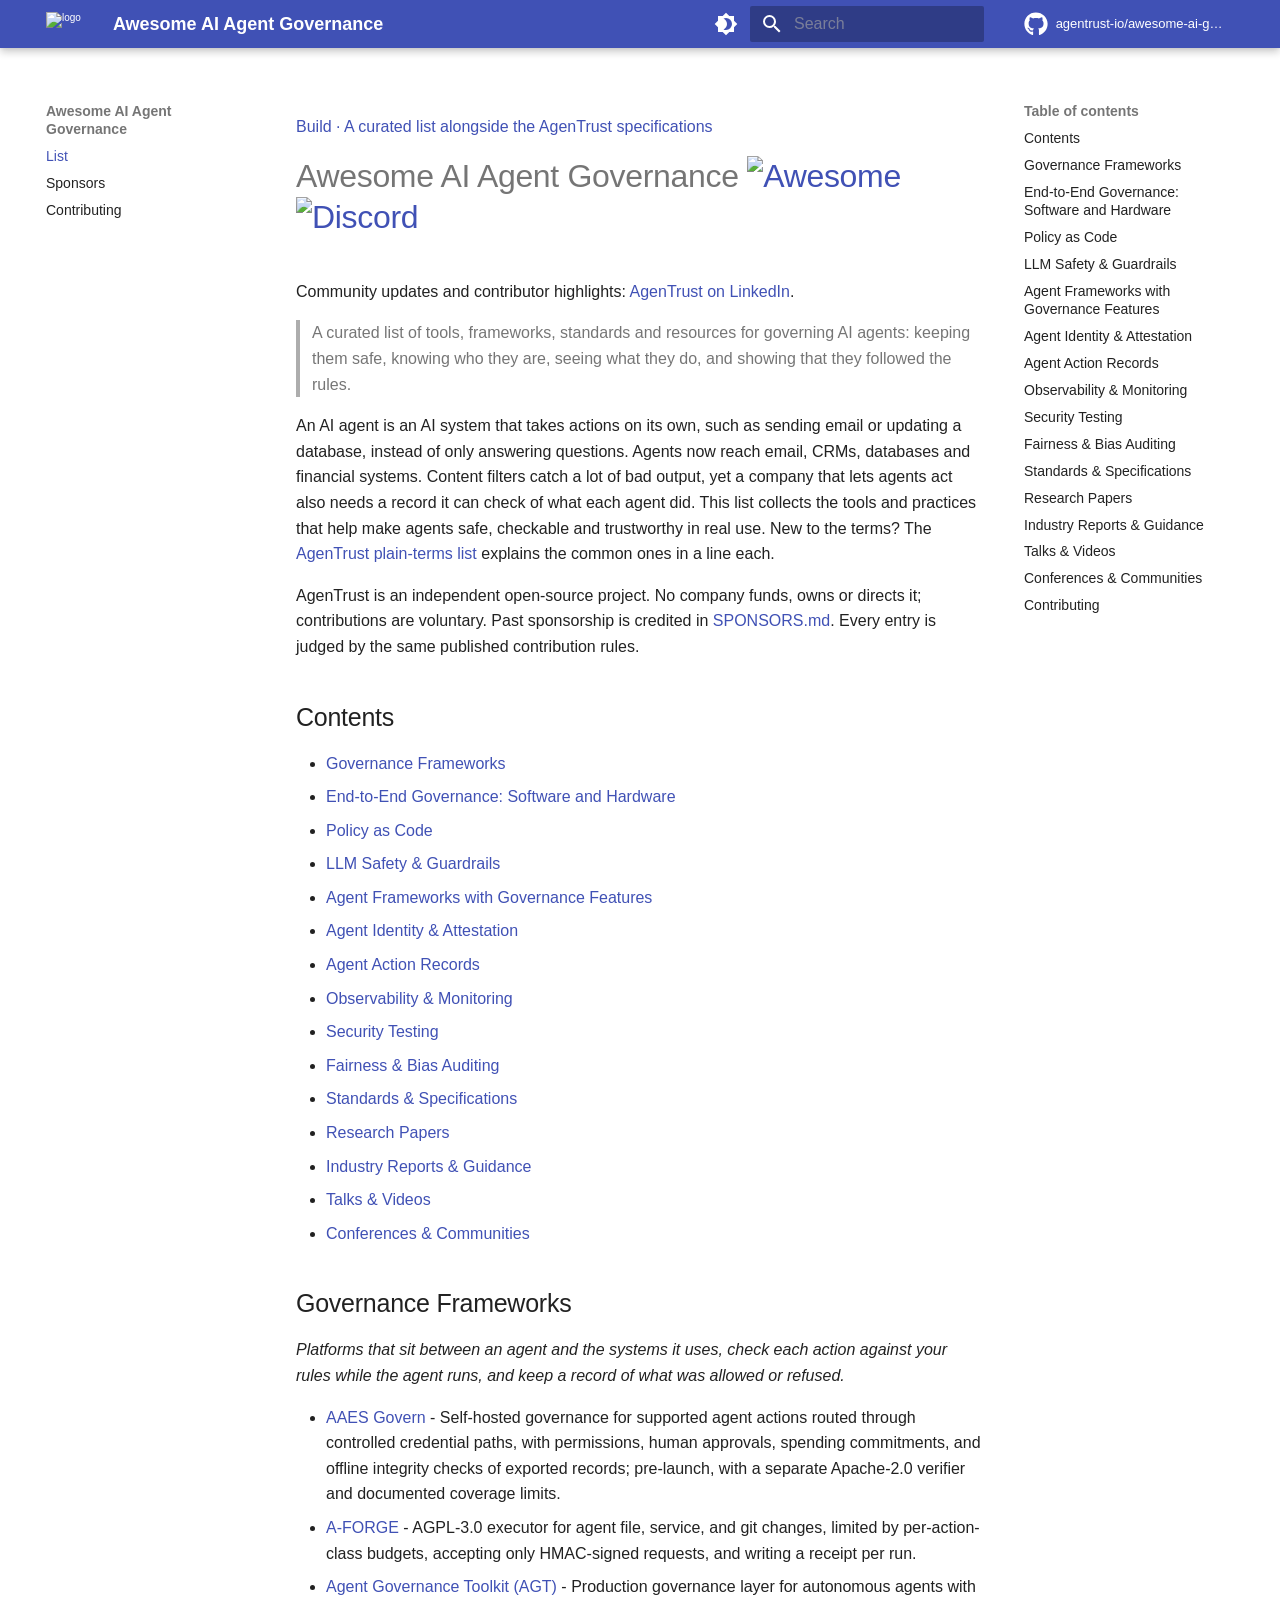
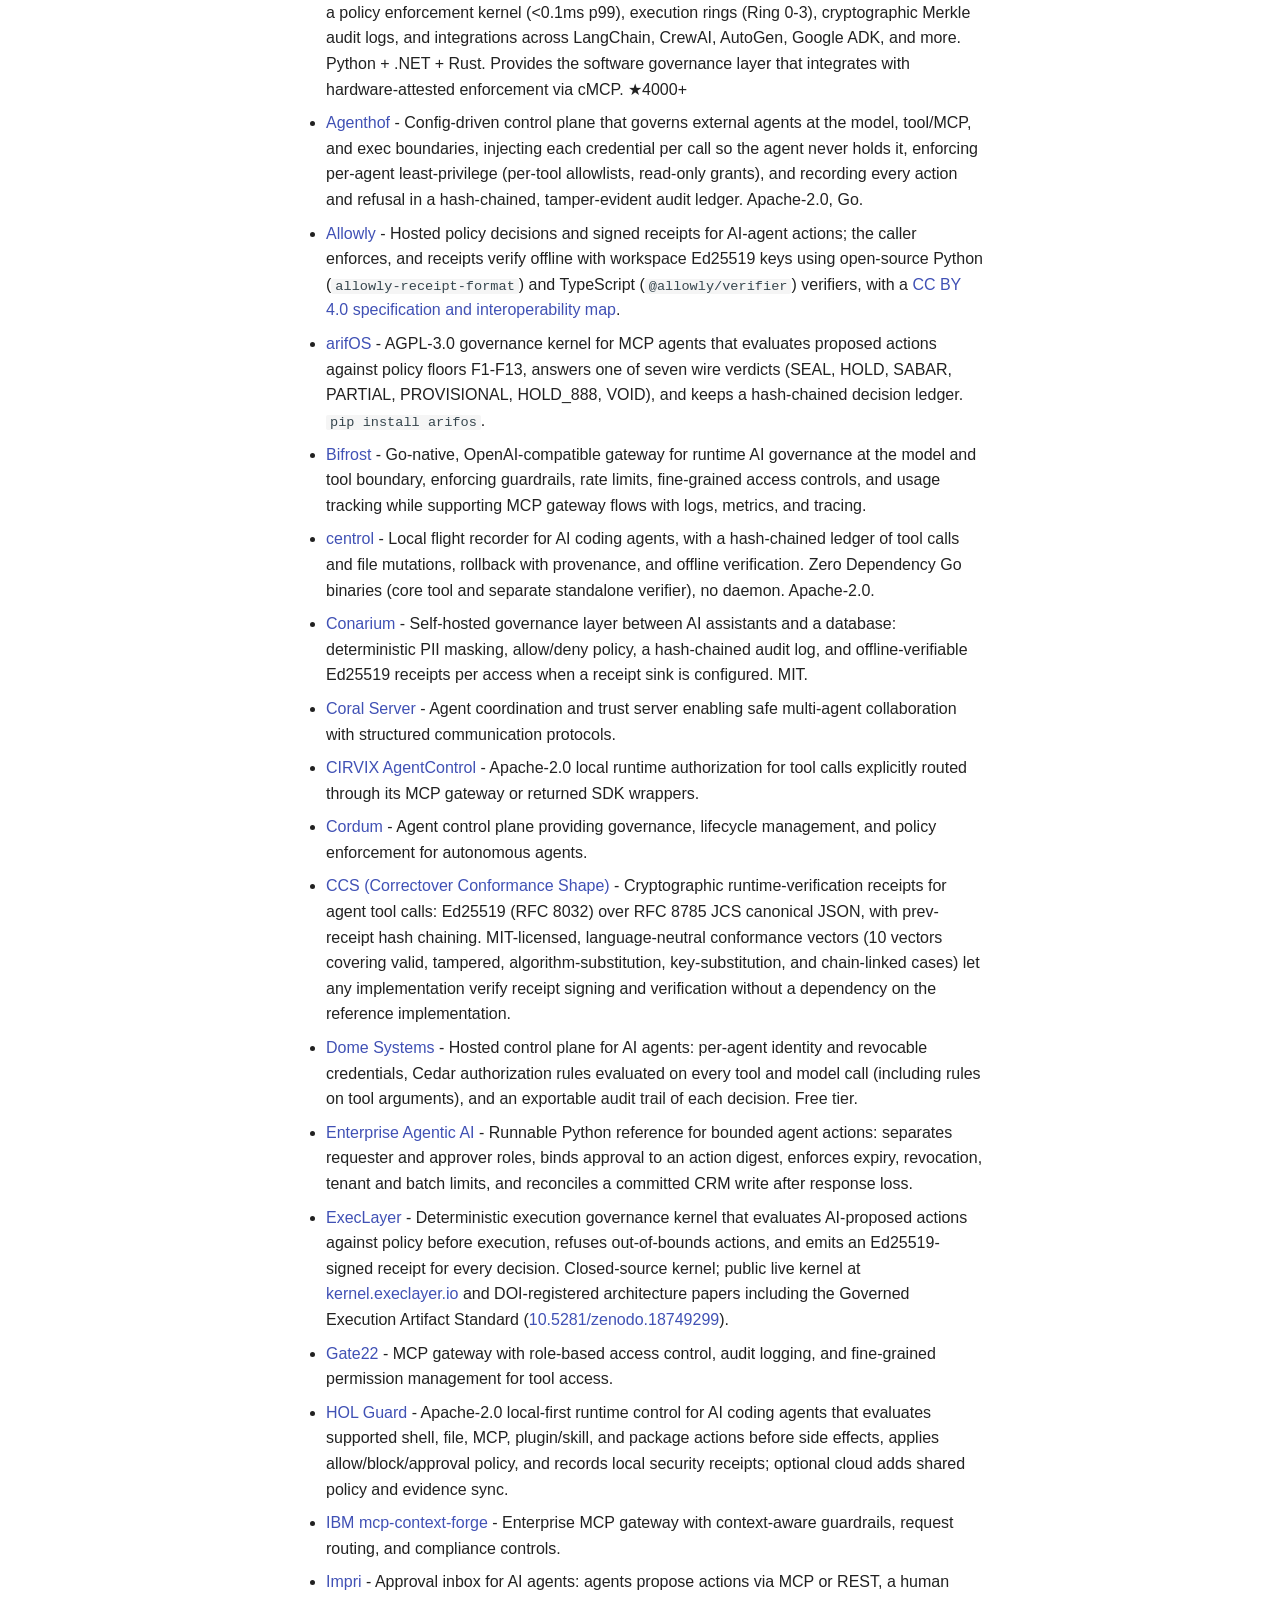
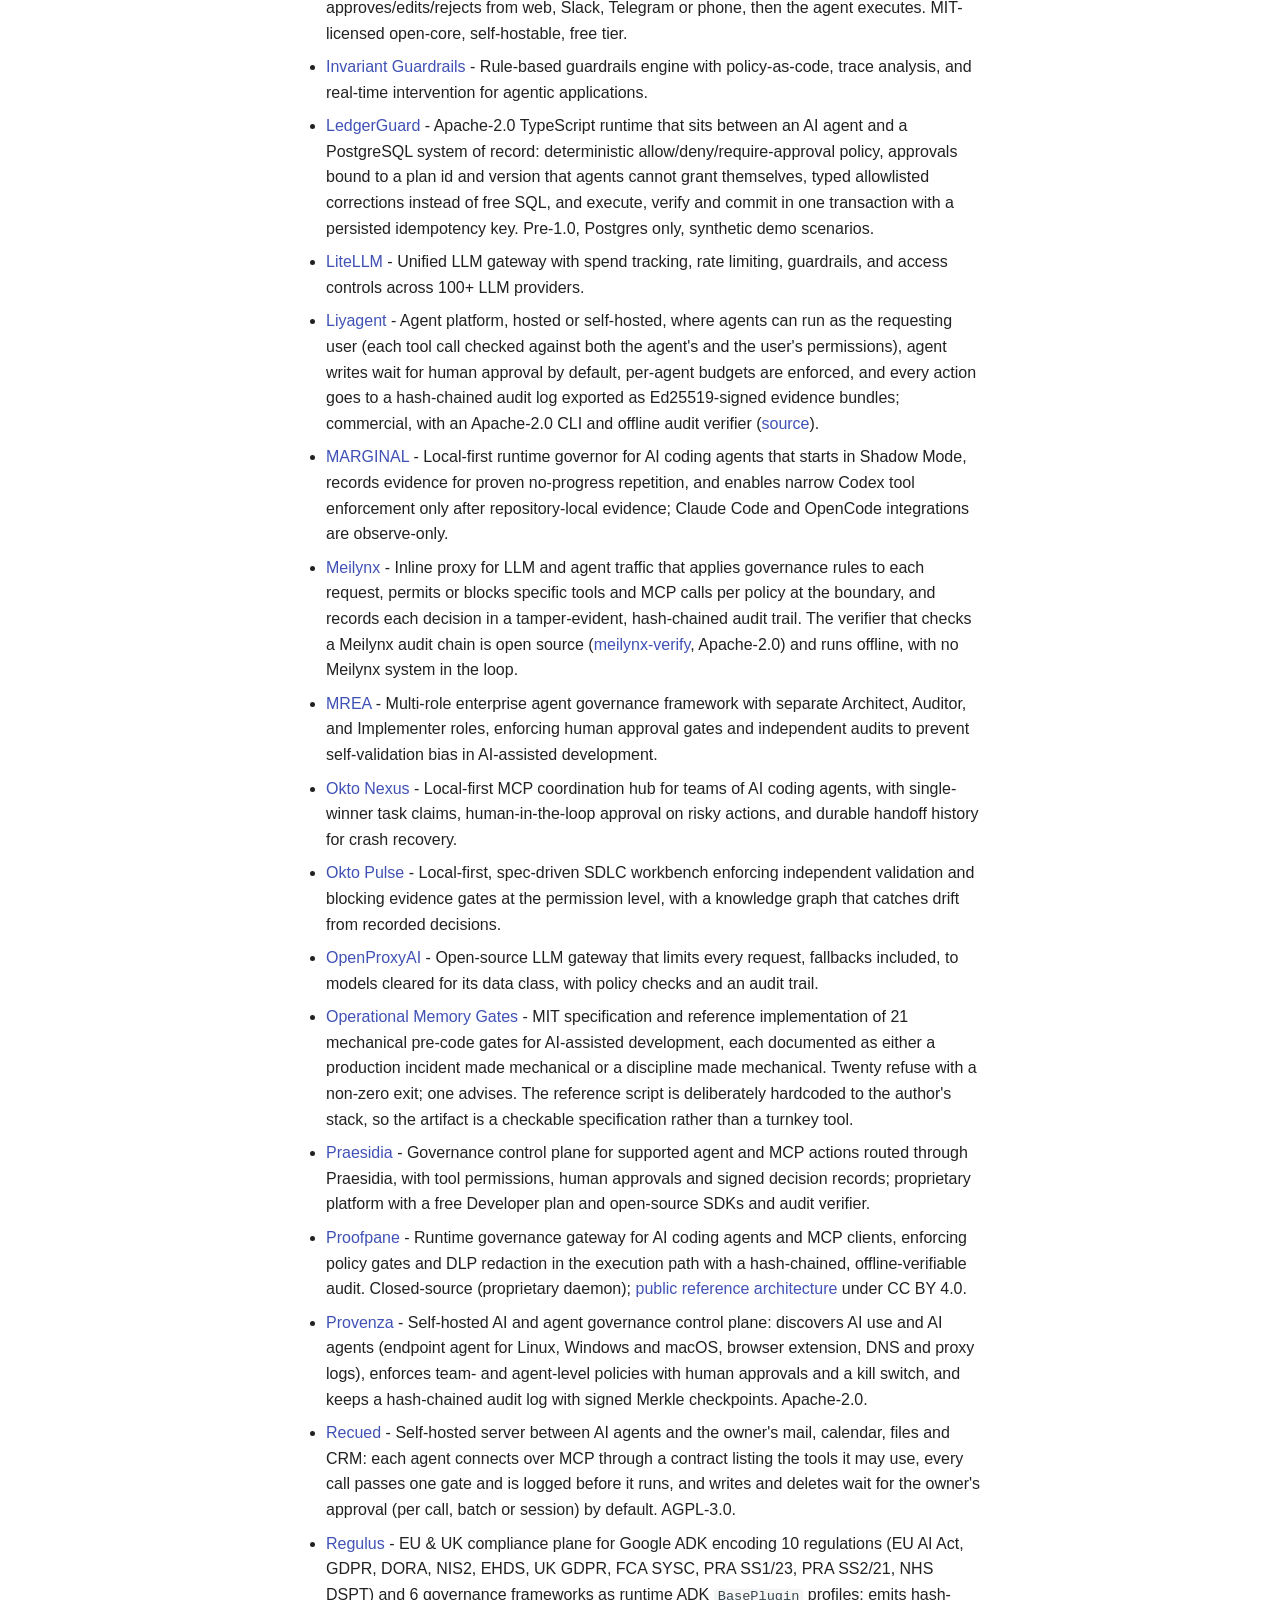
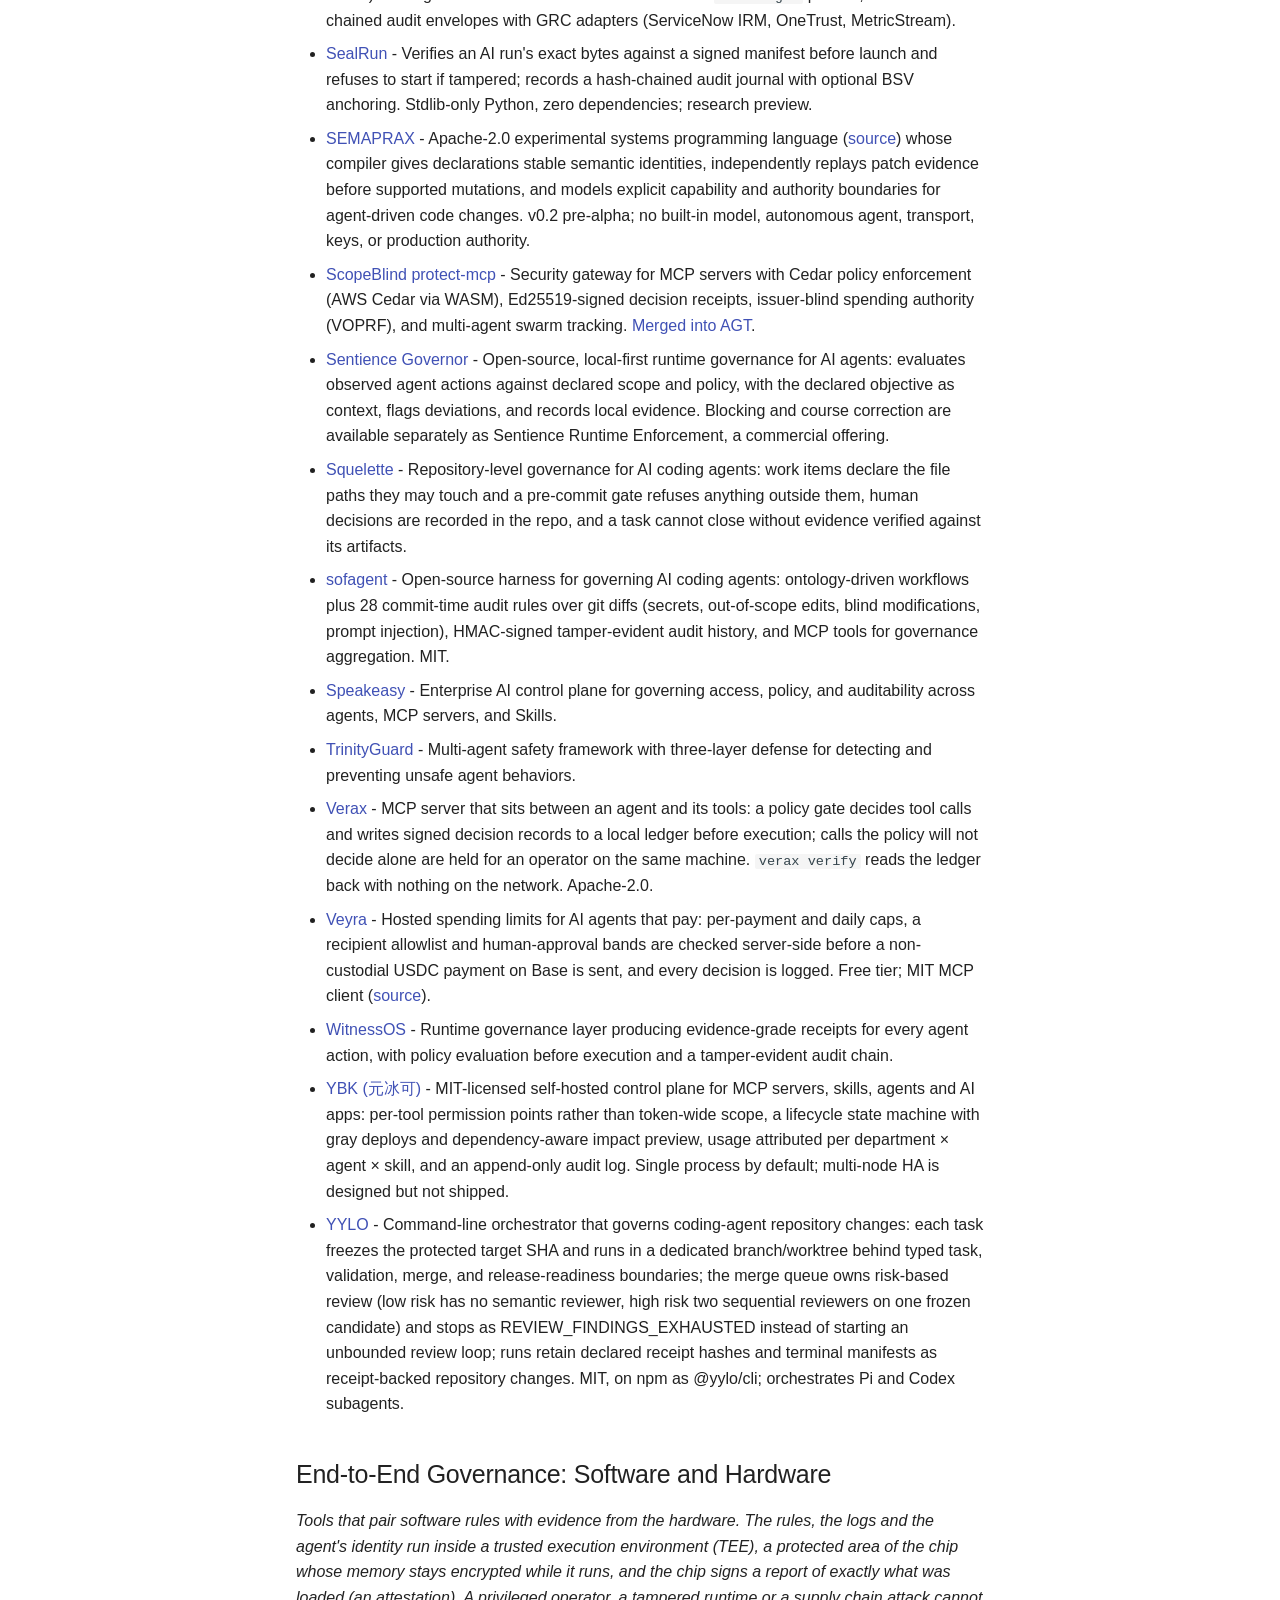
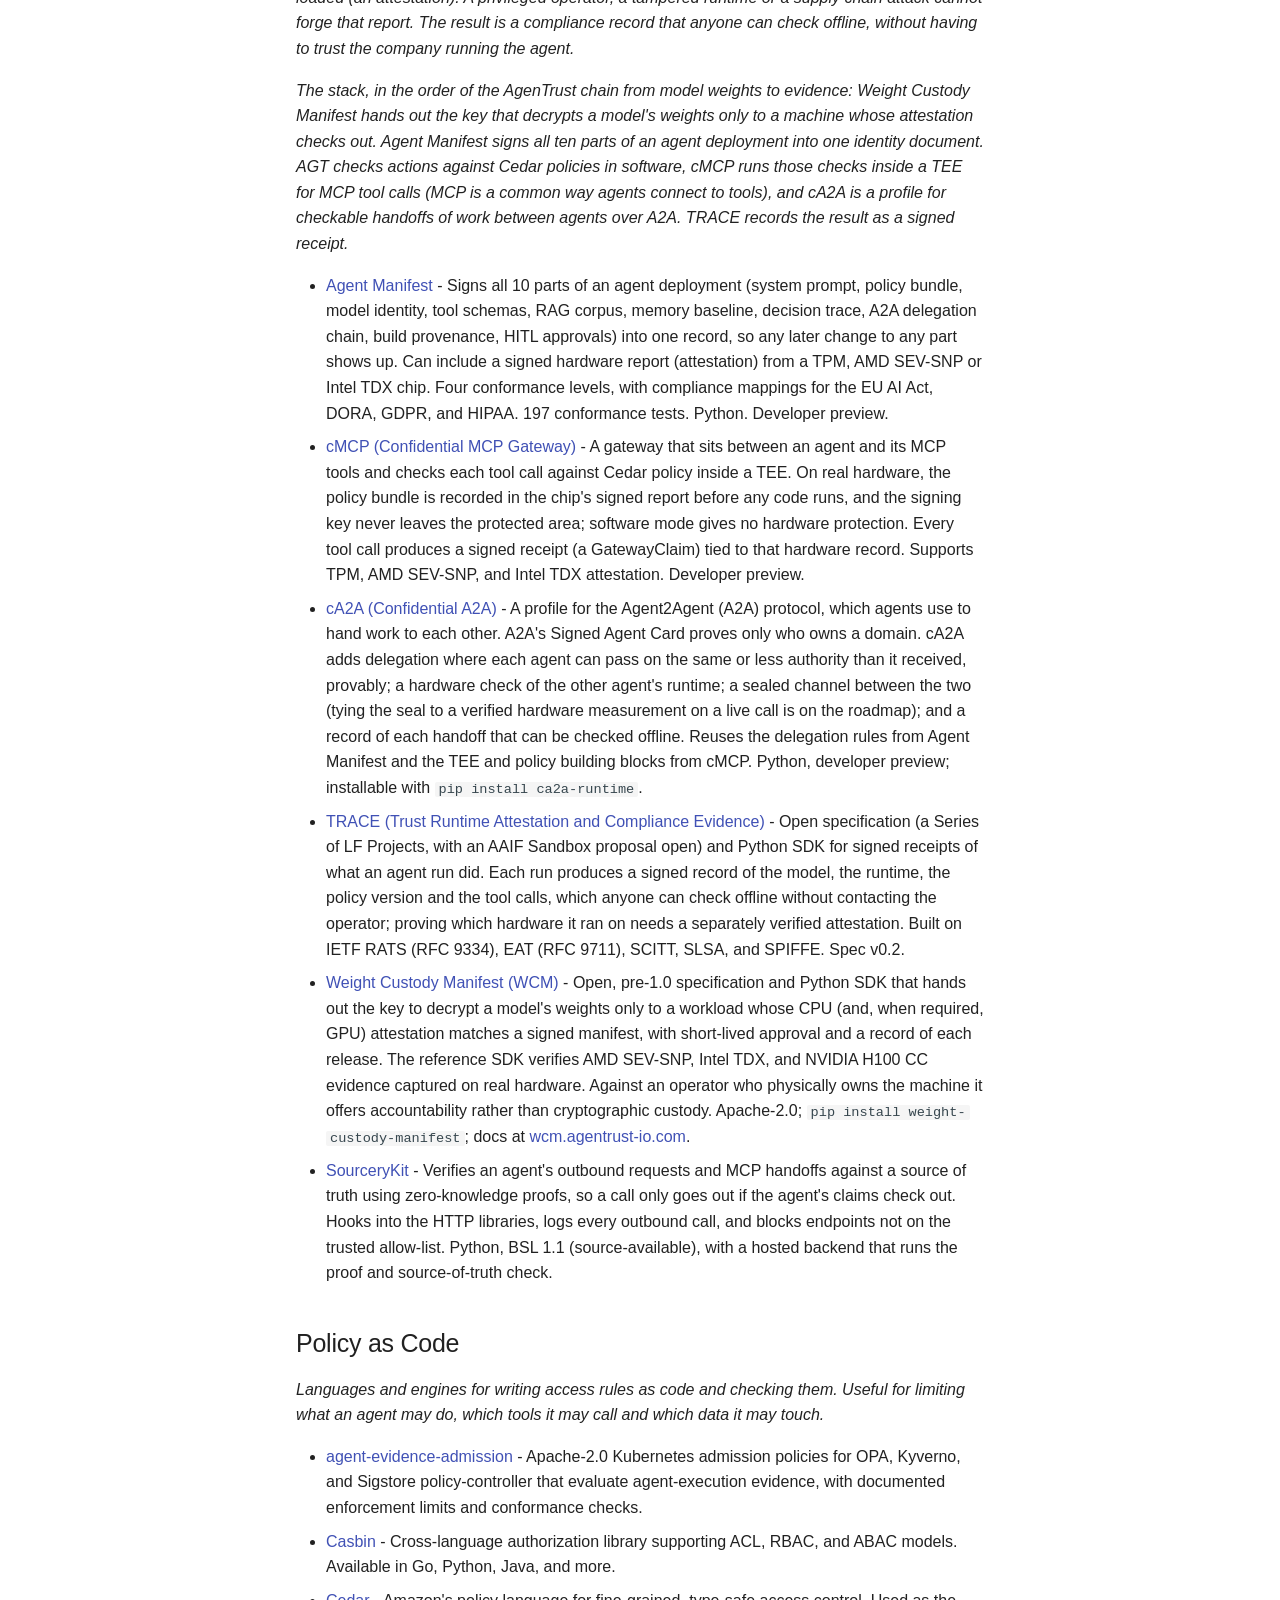
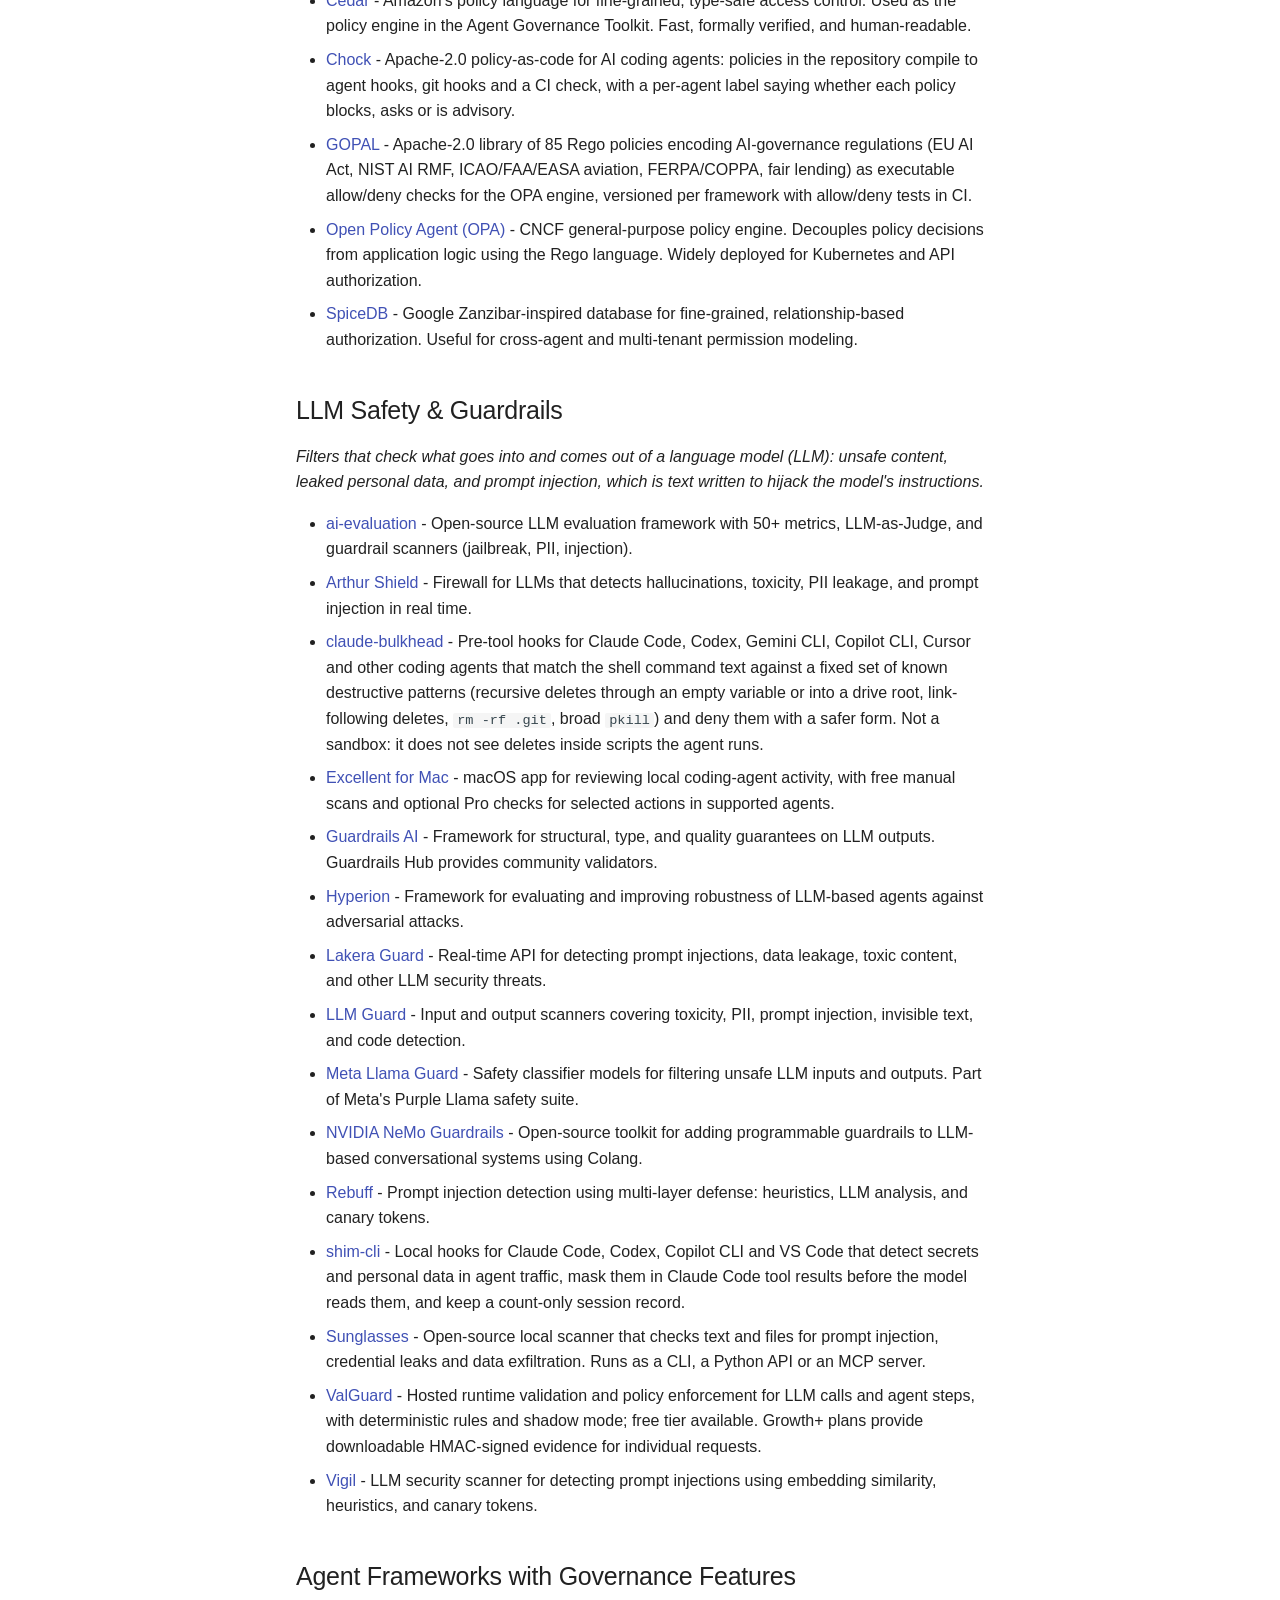
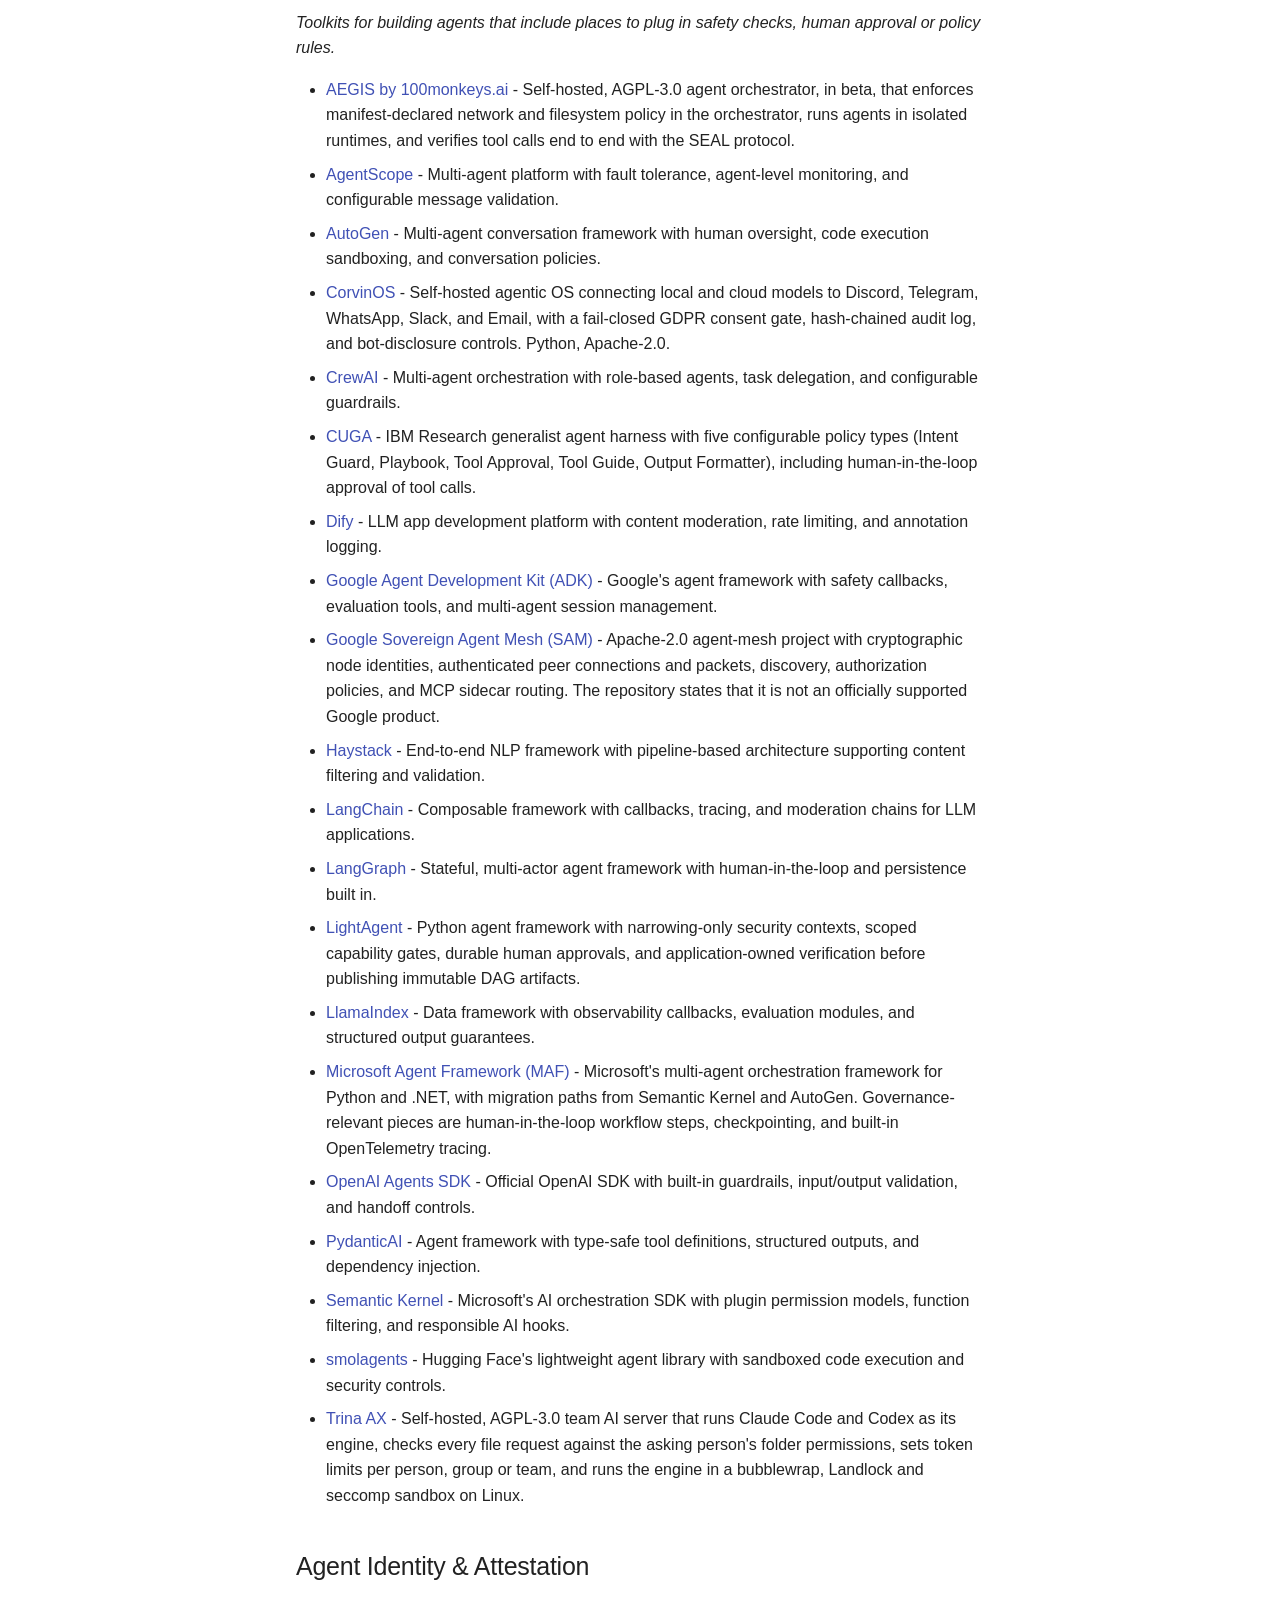
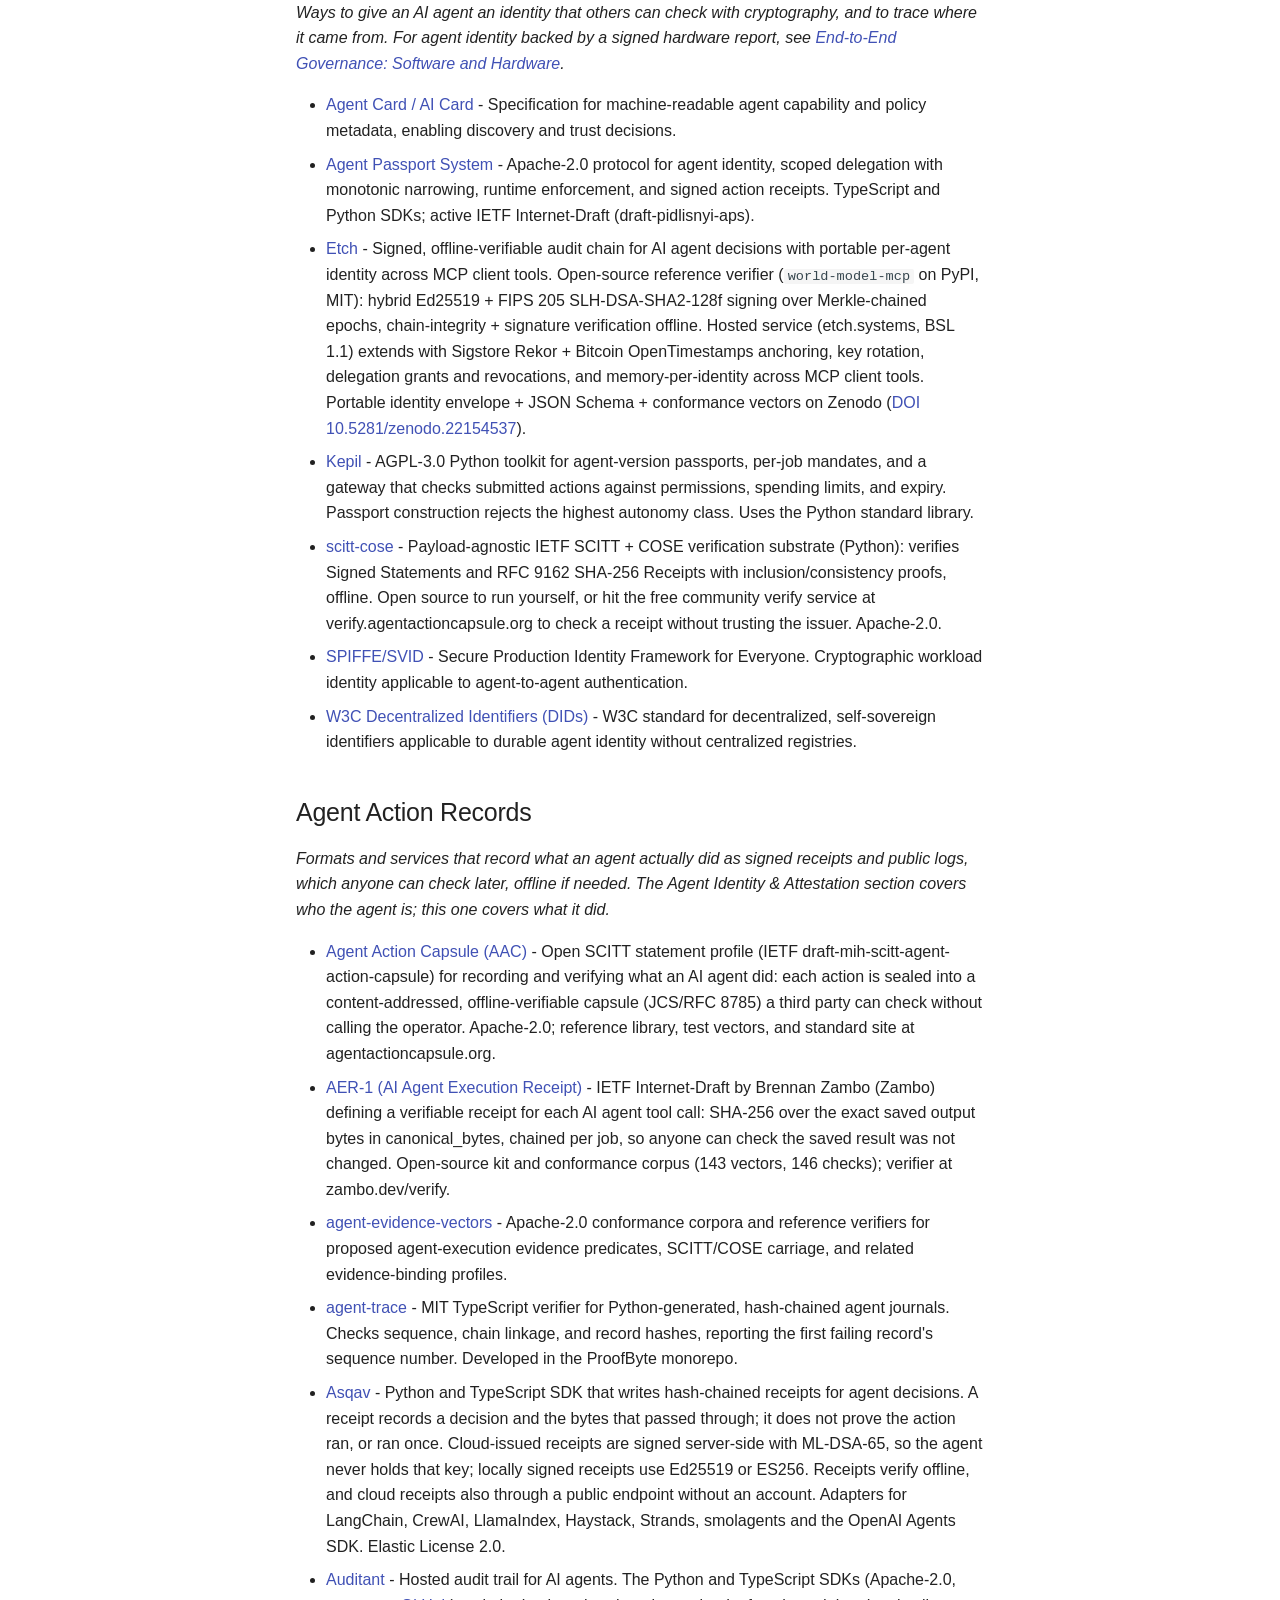
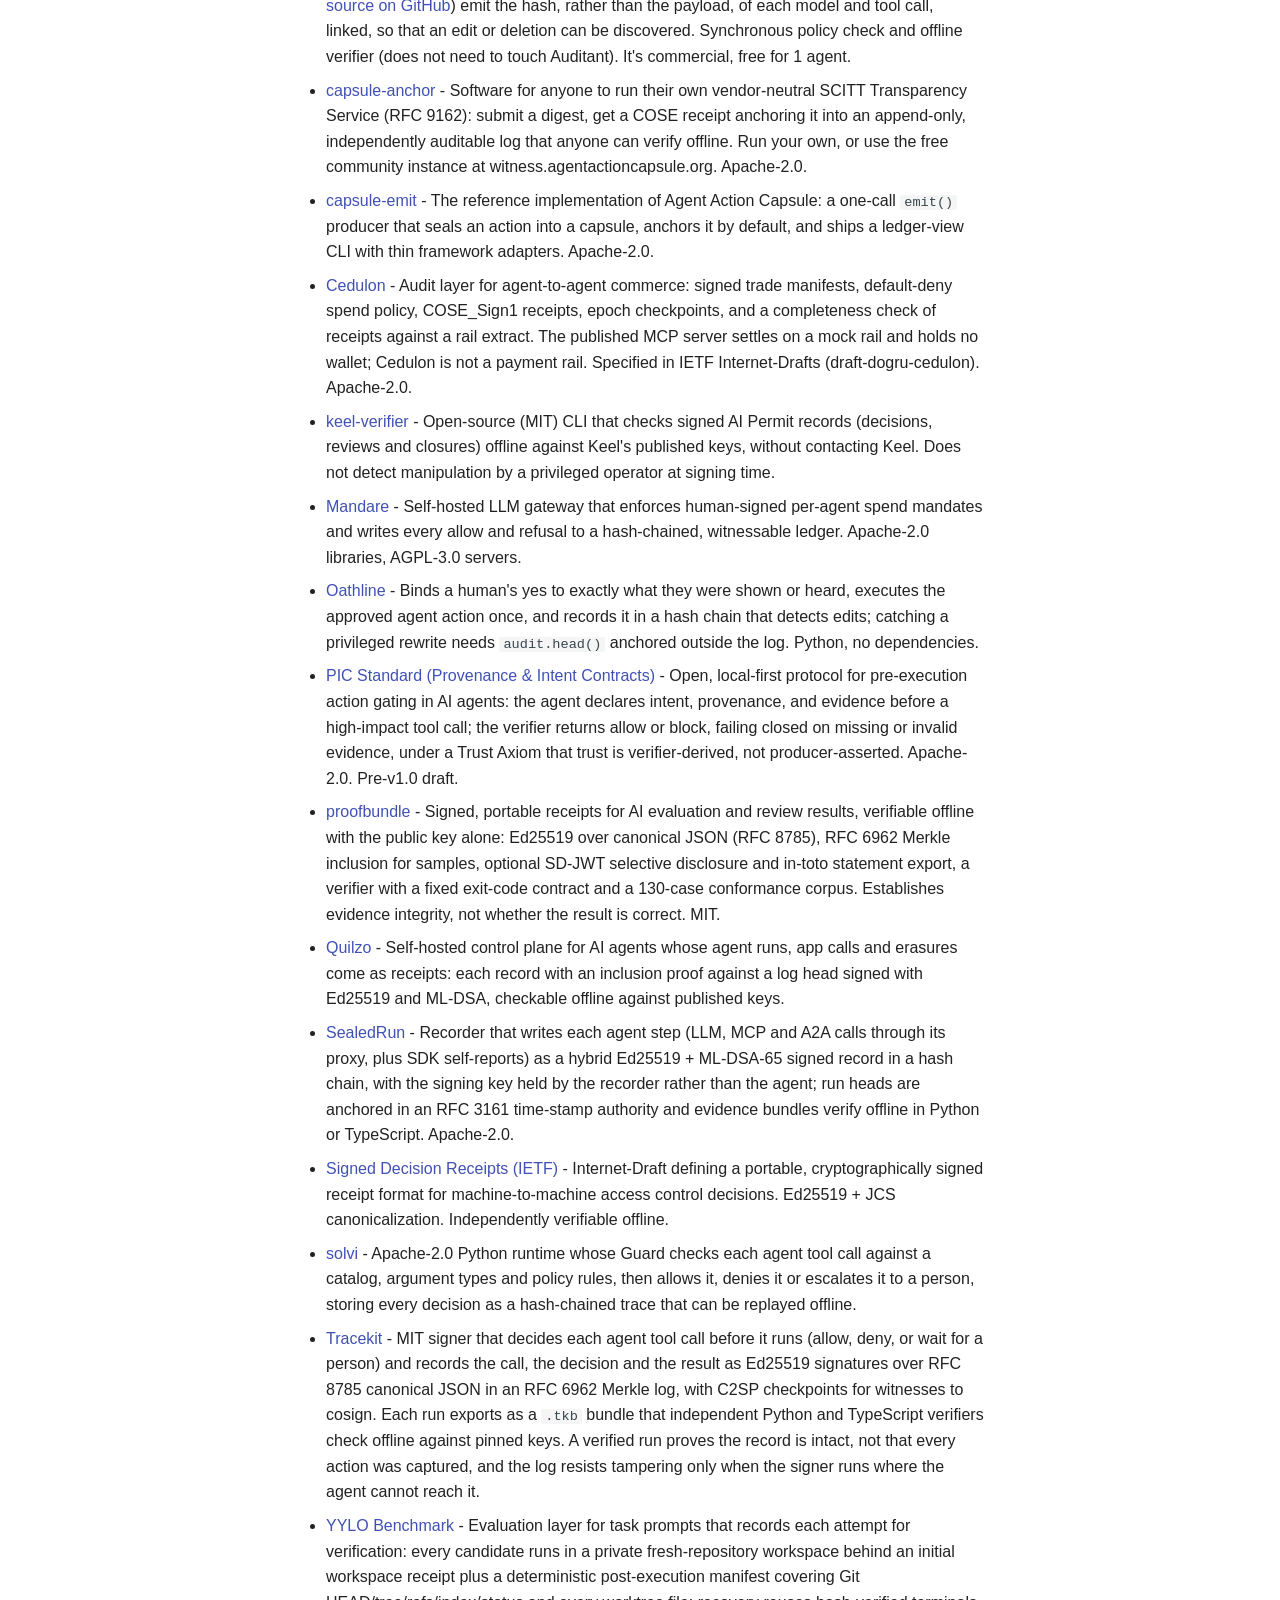
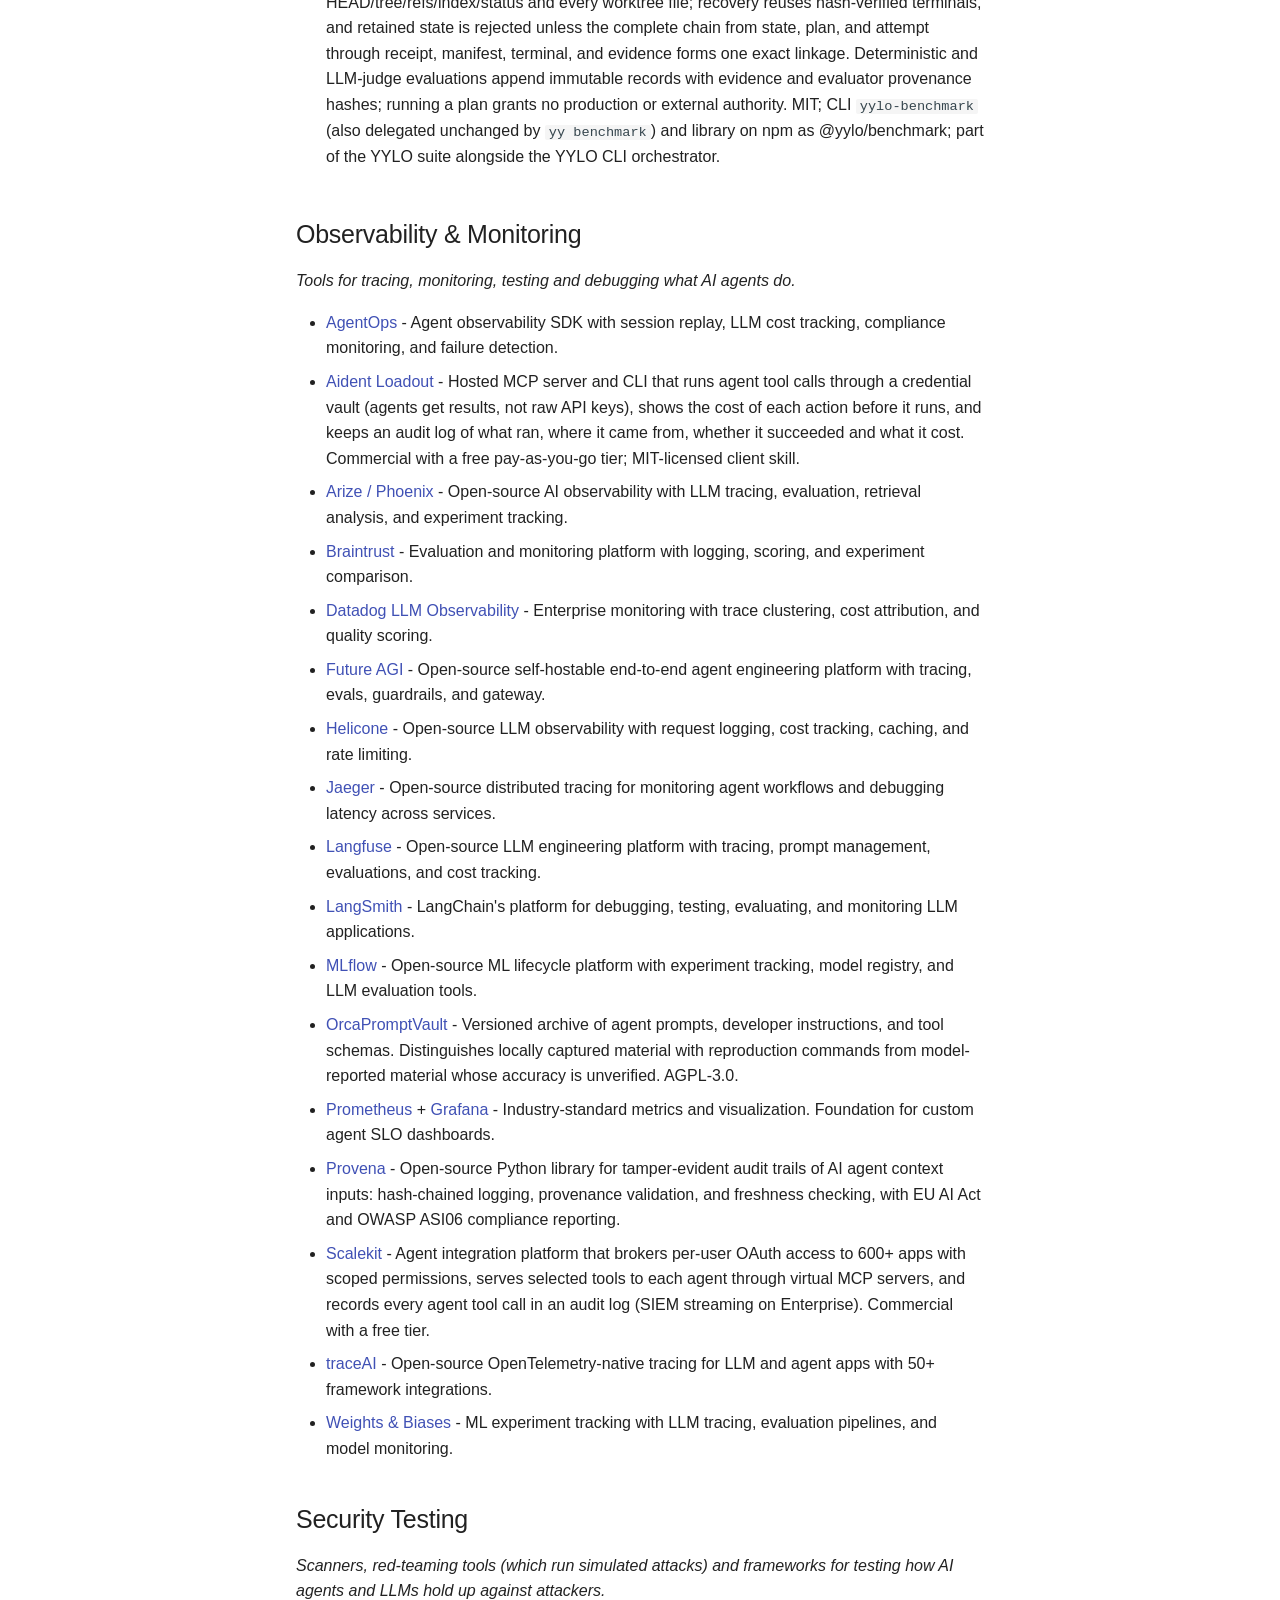
==== commit 8ac87163: "Deployed d4c3ce9 with MkDocs version: 1.6.1" ====
--- a/index.html
+++ b/index.html
@@ -37,4 +37,4 @@
       }
     ]
   }
-  </script></head> <body dir=ltr data-md-color-scheme=default data-md-color-primary=custom data-md-color-accent=custom> <input class=md-toggle data-md-toggle=drawer type=checkbox id=__drawer autocomplete=off> <input class=md-toggle data-md-toggle=search type=checkbox id=__search autocomplete=off> <label class=md-overlay for=__drawer></label> <div data-md-component=skip> <a href=#awesome-ai-agent-governance class=md-skip> Skip to content </a> </div> <div data-md-component=announce> </div> <header class="md-header md-header--shadow" data-md-component=header> <nav class="md-header__inner md-grid" aria-label=Header> <a href=. title="Awesome AI Agent Governance" class="md-header__button md-logo" aria-label="Awesome AI Agent Governance" data-md-component=logo> <img src=docs/assets/icon.svg alt=logo> </a> <label class="md-header__button md-icon" for=__drawer> <svg xmlns=http://www.w3.org/2000/svg viewbox="0 0 24 24"><path d="M3 6h18v2H3zm0 5h18v2H3zm0 5h18v2H3z"/></svg> </label> <div class=md-header__title data-md-component=header-title> <div class=md-header__ellipsis> <div class=md-header__topic> <span class=md-ellipsis> Awesome AI Agent Governance </span> </div> <div class=md-header__topic data-md-component=header-topic> <span class=md-ellipsis> List </span> </div> </div> </div> <form class=md-header__option data-md-component=palette> <input class=md-option data-md-color-media data-md-color-scheme=default data-md-color-primary=custom data-md-color-accent=custom aria-label="Switch to dark mode" type=radio name=__palette id=__palette_0> <label class="md-header__button md-icon" title="Switch to dark mode" for=__palette_1 hidden> <svg xmlns=http://www.w3.org/2000/svg viewbox="0 0 24 24"><path d="M12 18c-.89 0-1.74-.2-2.5-.55C11.56 16.5 13 14.42 13 12s-1.44-4.5-3.5-5.45C10.26 6.2 11.11 6 12 6a6 6 0 0 1 6 6 6 6 0 0 1-6 6m8-9.31V4h-4.69L12 .69 8.69 4H4v4.69L.69 12 4 15.31V20h4.69L12 23.31 15.31 20H20v-4.69L23.31 12z"/></svg> </label> <input class=md-option data-md-color-media data-md-color-scheme=slate data-md-color-primary=custom data-md-color-accent=custom aria-label="Switch to light mode" type=radio name=__palette id=__palette_1> <label class="md-header__button md-icon" title="Switch to light mode" for=__palette_0 hidden> <svg xmlns=http://www.w3.org/2000/svg viewbox="0 0 24 24"><path d="M12 8a4 4 0 0 0-4 4 4 4 0 0 0 4 4 4 4 0 0 0 4-4 4 4 0 0 0-4-4m0 10a6 6 0 0 1-6-6 6 6 0 0 1 6-6 6 6 0 0 1 6 6 6 6 0 0 1-6 6m8-9.31V4h-4.69L12 .69 8.69 4H4v4.69L.69 12 4 15.31V20h4.69L12 23.31 15.31 20H20v-4.69L23.31 12z"/></svg> </label> </form> <script>var palette=__md_get("__palette");if(palette&&palette.color){if("(prefers-color-scheme)"===palette.color.media){var media=matchMedia("(prefers-color-scheme: light)"),input=document.querySelector(media.matches?"[data-md-color-media='(prefers-color-scheme: light)']":"[data-md-color-media='(prefers-color-scheme: dark)']");palette.color.media=input.getAttribute("data-md-color-media"),palette.color.scheme=input.getAttribute("data-md-color-scheme"),palette.color.primary=input.getAttribute("data-md-color-primary"),palette.color.accent=input.getAttribute("data-md-color-accent")}for(var[key,value]of Object.entries(palette.color))document.body.setAttribute("data-md-color-"+key,value)}</script> <label class="md-header__button md-icon" for=__search> <svg xmlns=http://www.w3.org/2000/svg viewbox="0 0 24 24"><path d="M9.5 3A6.5 6.5 0 0 1 16 9.5c0 1.61-.59 3.09-1.56 4.23l.27.27h.79l5 5-1.5 1.5-5-5v-.79l-.27-.27A6.52 6.52 0 0 1 9.5 16 6.5 6.5 0 0 1 3 9.5 6.5 6.5 0 0 1 9.5 3m0 2C7 5 5 7 5 9.5S7 14 9.5 14 14 12 14 9.5 12 5 9.5 5"/></svg> </label> <div class=md-search data-md-component=search role=dialog> <label class=md-search__overlay for=__search></label> <div class=md-search__inner role=search> <form class=md-search__form name=search> <input type=text class=md-search__input name=query aria-label=Search placeholder=Search autocapitalize=off autocorrect=off autocomplete=off spellcheck=false data-md-component=search-query required> <label class="md-search__icon md-icon" for=__search> <svg xmlns=http://www.w3.org/2000/svg viewbox="0 0 24 24"><path d="M9.5 3A6.5 6.5 0 0 1 16 9.5c0 1.61-.59 3.09-1.56 4.23l.27.27h.79l5 5-1.5 1.5-5-5v-.79l-.27-.27A6.52 6.52 0 0 1 9.5 16 6.5 6.5 0 0 1 3 9.5 6.5 6.5 0 0 1 9.5 3m0 2C7 5 5 7 5 9.5S7 14 9.5 14 14 12 14 9.5 12 5 9.5 5"/></svg> <svg xmlns=http://www.w3.org/2000/svg viewbox="0 0 24 24"><path d="M20 11v2H8l5.5 5.5-1.42 1.42L4.16 12l7.92-7.92L13.5 5.5 8 11z"/></svg> </label> <nav class=md-search__options aria-label=Search> <button type=reset class="md-search__icon md-icon" title=Clear aria-label=Clear tabindex=-1> <svg xmlns=http://www.w3.org/2000/svg viewbox="0 0 24 24"><path d="M19 6.41 17.59 5 12 10.59 6.41 5 5 6.41 10.59 12 5 17.59 6.41 19 12 13.41 17.59 19 19 17.59 13.41 12z"/></svg> </button> </nav> <div class=md-search__suggest data-md-component=search-suggest></div> </form> <div class=md-search__output> <div class=md-search__scrollwrap tabindex=0 data-md-scrollfix> <div class=md-search-result data-md-component=search-result> <div class=md-search-result__meta> Initializing search </div> <ol class=md-search-result__list role=presentation></ol> </div> </div> </div> </div> </div> <div class=md-header__source> <a href=https://github.com/agentrust-io/awesome-ai-governance title="Go to repository" class=md-source data-md-component=source> <div class="md-source__icon md-icon"> <svg xmlns=http://www.w3.org/2000/svg viewbox="0 0 512 512"><!-- Font Awesome Free 7.1.0 by @fontawesome - https://fontawesome.com License - https://fontawesome.com/license/free (Icons: CC BY 4.0, Fonts: SIL OFL 1.1, Code: MIT License) Copyright 2025 Fonticons, Inc.--><path d="M173.9 397.4c0 2-2.3 3.6-5.2 3.6-3.3.3-5.6-1.3-5.6-3.6 0-2 2.3-3.6 5.2-3.6 3-.3 5.6 1.3 5.6 3.6m-31.1-4.5c-.7 2 1.3 4.3 4.3 4.9 2.6 1 5.6 0 6.2-2s-1.3-4.3-4.3-5.2c-2.6-.7-5.5.3-6.2 2.3m44.2-1.7c-2.9.7-4.9 2.6-4.6 4.9.3 2 2.9 3.3 5.9 2.6 2.9-.7 4.9-2.6 4.6-4.6-.3-1.9-3-3.2-5.9-2.9M252.8 8C114.1 8 8 113.3 8 252c0 110.9 69.8 205.8 169.5 239.2 12.8 2.3 17.3-5.6 17.3-12.1 0-6.2-.3-40.4-.3-61.4 0 0-70 15-84.7-29.8 0 0-11.4-29.1-27.8-36.6 0 0-22.9-15.7 1.6-15.4 0 0 24.9 2 38.6 25.8 21.9 38.6 58.6 27.5 72.9 20.9 2.3-16 8.8-27.1 16-33.7-55.9-6.2-112.3-14.3-112.3-110.5 0-27.5 7.6-41.3 23.6-58.9-2.6-6.5-11.1-33.3 2.6-67.9 20.9-6.5 69 27 69 27 20-5.6 41.5-8.5 62.8-8.5s42.8 2.9 62.8 8.5c0 0 48.1-33.6 69-27 13.7 34.7 5.2 61.4 2.6 67.9 16 17.7 25.8 31.5 25.8 58.9 0 96.5-58.9 104.2-114.8 110.5 9.2 7.9 17 22.9 17 46.4 0 33.7-.3 75.4-.3 83.6 0 6.5 4.6 14.4 17.3 12.1C436.2 457.8 504 362.9 504 252 504 113.3 391.5 8 252.8 8M105.2 352.9c-1.3 1-1 3.3.7 5.2 1.6 1.6 3.9 2.3 5.2 1 1.3-1 1-3.3-.7-5.2-1.6-1.6-3.9-2.3-5.2-1m-10.8-8.1c-.7 1.3.3 2.9 2.3 3.9 1.6 1 3.6.7 4.3-.7.7-1.3-.3-2.9-2.3-3.9-2-.6-3.6-.3-4.3.7m32.4 35.6c-1.6 1.3-1 4.3 1.3 6.2 2.3 2.3 5.2 2.6 6.5 1 1.3-1.3.7-4.3-1.3-6.2-2.2-2.3-5.2-2.6-6.5-1m-11.4-14.7c-1.6 1-1.6 3.6 0 5.9s4.3 3.3 5.6 2.3c1.6-1.3 1.6-3.9 0-6.2-1.4-2.3-4-3.3-5.6-2"/></svg> </div> <div class=md-source__repository> agentrust-io/awesome-ai-governance </div> </a> </div> </nav> </header> <div class=md-container data-md-component=container> <main class=md-main data-md-component=main> <div class="md-main__inner md-grid"> <div class="md-sidebar md-sidebar--primary" data-md-component=sidebar data-md-type=navigation> <div class=md-sidebar__scrollwrap> <div class=md-sidebar__inner> <nav class="md-nav md-nav--primary" aria-label=Navigation data-md-level=0> <label class=md-nav__title for=__drawer> <a href=. title="Awesome AI Agent Governance" class="md-nav__button md-logo" aria-label="Awesome AI Agent Governance" data-md-component=logo> <img src=docs/assets/icon.svg alt=logo> </a> Awesome AI Agent Governance </label> <div class=md-nav__source> <a href=https://github.com/agentrust-io/awesome-ai-governance title="Go to repository" class=md-source data-md-component=source> <div class="md-source__icon md-icon"> <svg xmlns=http://www.w3.org/2000/svg viewbox="0 0 512 512"><!-- Font Awesome Free 7.1.0 by @fontawesome - https://fontawesome.com License - https://fontawesome.com/license/free (Icons: CC BY 4.0, Fonts: SIL OFL 1.1, Code: MIT License) Copyright 2025 Fonticons, Inc.--><path d="M173.9 397.4c0 2-2.3 3.6-5.2 3.6-3.3.3-5.6-1.3-5.6-3.6 0-2 2.3-3.6 5.2-3.6 3-.3 5.6 1.3 5.6 3.6m-31.1-4.5c-.7 2 1.3 4.3 4.3 4.9 2.6 1 5.6 0 6.2-2s-1.3-4.3-4.3-5.2c-2.6-.7-5.5.3-6.2 2.3m44.2-1.7c-2.9.7-4.9 2.6-4.6 4.9.3 2 2.9 3.3 5.9 2.6 2.9-.7 4.9-2.6 4.6-4.6-.3-1.9-3-3.2-5.9-2.9M252.8 8C114.1 8 8 113.3 8 252c0 110.9 69.8 205.8 169.5 239.2 12.8 2.3 17.3-5.6 17.3-12.1 0-6.2-.3-40.4-.3-61.4 0 0-70 15-84.7-29.8 0 0-11.4-29.1-27.8-36.6 0 0-22.9-15.7 1.6-15.4 0 0 24.9 2 38.6 25.8 21.9 38.6 58.6 27.5 72.9 20.9 2.3-16 8.8-27.1 16-33.7-55.9-6.2-112.3-14.3-112.3-110.5 0-27.5 7.6-41.3 23.6-58.9-2.6-6.5-11.1-33.3 2.6-67.9 20.9-6.5 69 27 69 27 20-5.6 41.5-8.5 62.8-8.5s42.8 2.9 62.8 8.5c0 0 48.1-33.6 69-27 13.7 34.7 5.2 61.4 2.6 67.9 16 17.7 25.8 31.5 25.8 58.9 0 96.5-58.9 104.2-114.8 110.5 9.2 7.9 17 22.9 17 46.4 0 33.7-.3 75.4-.3 83.6 0 6.5 4.6 14.4 17.3 12.1C436.2 457.8 504 362.9 504 252 504 113.3 391.5 8 252.8 8M105.2 352.9c-1.3 1-1 3.3.7 5.2 1.6 1.6 3.9 2.3 5.2 1 1.3-1 1-3.3-.7-5.2-1.6-1.6-3.9-2.3-5.2-1m-10.8-8.1c-.7 1.3.3 2.9 2.3 3.9 1.6 1 3.6.7 4.3-.7.7-1.3-.3-2.9-2.3-3.9-2-.6-3.6-.3-4.3.7m32.4 35.6c-1.6 1.3-1 4.3 1.3 6.2 2.3 2.3 5.2 2.6 6.5 1 1.3-1.3.7-4.3-1.3-6.2-2.2-2.3-5.2-2.6-6.5-1m-11.4-14.7c-1.6 1-1.6 3.6 0 5.9s4.3 3.3 5.6 2.3c1.6-1.3 1.6-3.9 0-6.2-1.4-2.3-4-3.3-5.6-2"/></svg> </div> <div class=md-source__repository> agentrust-io/awesome-ai-governance </div> </a> </div> <ul class=md-nav__list data-md-scrollfix> <li class="md-nav__item md-nav__item--active"> <input class="md-nav__toggle md-toggle" type=checkbox id=__toc> <label class="md-nav__link md-nav__link--active" for=__toc> <span class=md-ellipsis> List </span> <span class="md-nav__icon md-icon"></span> </label> <a href=. class="md-nav__link md-nav__link--active"> <span class=md-ellipsis> List </span> </a> <nav class="md-nav md-nav--secondary" aria-label="Table of contents"> <label class=md-nav__title for=__toc> <span class="md-nav__icon md-icon"></span> Table of contents </label> <ul class=md-nav__list data-md-component=toc data-md-scrollfix> <li class=md-nav__item> <a href=#contents class=md-nav__link> <span class=md-ellipsis> Contents </span> </a> </li> <li class=md-nav__item> <a href=#governance-frameworks class=md-nav__link> <span class=md-ellipsis> Governance Frameworks </span> </a> </li> <li class=md-nav__item> <a href=#end-to-end-governance-software-and-hardware class=md-nav__link> <span class=md-ellipsis> End-to-End Governance: Software and Hardware </span> </a> </li> <li class=md-nav__item> <a href=#policy-as-code class=md-nav__link> <span class=md-ellipsis> Policy as Code </span> </a> </li> <li class=md-nav__item> <a href=#llm-safety-guardrails class=md-nav__link> <span class=md-ellipsis> LLM Safety &amp; Guardrails </span> </a> </li> <li class=md-nav__item> <a href=#agent-frameworks-with-governance-features class=md-nav__link> <span class=md-ellipsis> Agent Frameworks with Governance Features </span> </a> </li> <li class=md-nav__item> <a href=#agent-identity-attestation class=md-nav__link> <span class=md-ellipsis> Agent Identity &amp; Attestation </span> </a> </li> <li class=md-nav__item> <a href=#agent-action-records class=md-nav__link> <span class=md-ellipsis> Agent Action Records </span> </a> </li> <li class=md-nav__item> <a href=#observability-monitoring class=md-nav__link> <span class=md-ellipsis> Observability &amp; Monitoring </span> </a> </li> <li class=md-nav__item> <a href=#security-testing class=md-nav__link> <span class=md-ellipsis> Security Testing </span> </a> </li> <li class=md-nav__item> <a href=#fairness-bias-auditing class=md-nav__link> <span class=md-ellipsis> Fairness &amp; Bias Auditing </span> </a> </li> <li class=md-nav__item> <a href=#standards-specifications class=md-nav__link> <span class=md-ellipsis> Standards &amp; Specifications </span> </a> </li> <li class=md-nav__item> <a href=#research-papers class=md-nav__link> <span class=md-ellipsis> Research Papers </span> </a> </li> <li class=md-nav__item> <a href=#industry-reports-guidance class=md-nav__link> <span class=md-ellipsis> Industry Reports &amp; Guidance </span> </a> </li> <li class=md-nav__item> <a href=#talks-videos class=md-nav__link> <span class=md-ellipsis> Talks &amp; Videos </span> </a> </li> <li class=md-nav__item> <a href=#conferences-communities class=md-nav__link> <span class=md-ellipsis> Conferences &amp; Communities </span> </a> </li> <li class=md-nav__item> <a href=#contributing class=md-nav__link> <span class=md-ellipsis> Contributing </span> </a> </li> </ul> </nav> </li> <li class=md-nav__item> <a href=SPONSORS/ class=md-nav__link> <span class=md-ellipsis> Sponsors </span> </a> </li> <li class=md-nav__item> <a href=CONTRIBUTING/ class=md-nav__link> <span class=md-ellipsis> Contributing </span> </a> </li> </ul> </nav> </div> </div> </div> <div class="md-sidebar md-sidebar--secondary" data-md-component=sidebar data-md-type=toc> <div class=md-sidebar__scrollwrap> <div class=md-sidebar__inner> <nav class="md-nav md-nav--secondary" aria-label="Table of contents"> <label class=md-nav__title for=__toc> <span class="md-nav__icon md-icon"></span> Table of contents </label> <ul class=md-nav__list data-md-component=toc data-md-scrollfix> <li class=md-nav__item> <a href=#contents class=md-nav__link> <span class=md-ellipsis> Contents </span> </a> </li> <li class=md-nav__item> <a href=#governance-frameworks class=md-nav__link> <span class=md-ellipsis> Governance Frameworks </span> </a> </li> <li class=md-nav__item> <a href=#end-to-end-governance-software-and-hardware class=md-nav__link> <span class=md-ellipsis> End-to-End Governance: Software and Hardware </span> </a> </li> <li class=md-nav__item> <a href=#policy-as-code class=md-nav__link> <span class=md-ellipsis> Policy as Code </span> </a> </li> <li class=md-nav__item> <a href=#llm-safety-guardrails class=md-nav__link> <span class=md-ellipsis> LLM Safety &amp; Guardrails </span> </a> </li> <li class=md-nav__item> <a href=#agent-frameworks-with-governance-features class=md-nav__link> <span class=md-ellipsis> Agent Frameworks with Governance Features </span> </a> </li> <li class=md-nav__item> <a href=#agent-identity-attestation class=md-nav__link> <span class=md-ellipsis> Agent Identity &amp; Attestation </span> </a> </li> <li class=md-nav__item> <a href=#agent-action-records class=md-nav__link> <span class=md-ellipsis> Agent Action Records </span> </a> </li> <li class=md-nav__item> <a href=#observability-monitoring class=md-nav__link> <span class=md-ellipsis> Observability &amp; Monitoring </span> </a> </li> <li class=md-nav__item> <a href=#security-testing class=md-nav__link> <span class=md-ellipsis> Security Testing </span> </a> </li> <li class=md-nav__item> <a href=#fairness-bias-auditing class=md-nav__link> <span class=md-ellipsis> Fairness &amp; Bias Auditing </span> </a> </li> <li class=md-nav__item> <a href=#standards-specifications class=md-nav__link> <span class=md-ellipsis> Standards &amp; Specifications </span> </a> </li> <li class=md-nav__item> <a href=#research-papers class=md-nav__link> <span class=md-ellipsis> Research Papers </span> </a> </li> <li class=md-nav__item> <a href=#industry-reports-guidance class=md-nav__link> <span class=md-ellipsis> Industry Reports &amp; Guidance </span> </a> </li> <li class=md-nav__item> <a href=#talks-videos class=md-nav__link> <span class=md-ellipsis> Talks &amp; Videos </span> </a> </li> <li class=md-nav__item> <a href=#conferences-communities class=md-nav__link> <span class=md-ellipsis> Conferences &amp; Communities </span> </a> </li> <li class=md-nav__item> <a href=#contributing class=md-nav__link> <span class=md-ellipsis> Contributing </span> </a> </li> </ul> </nav> </div> </div> </div> <div class=md-content data-md-component=content> <article class="md-content__inner md-typeset"> <p><a href=https://agentrust-io.com/#chain>Build · A curated list alongside the AgenTrust specifications</a></p> <h1 id=awesome-ai-agent-governance>Awesome AI Agent Governance <a href=https://awesome.re><img alt=Awesome src=https://awesome.re/badge.svg></a> <a href=https://discord.gg/grgzFEHgkj><img alt=Discord src="https://img.shields.io/badge/Discord-Join-5865F2?logo=discord&logoColor=white&style=flat"></a><a class=headerlink href=#awesome-ai-agent-governance title="Permanent link">&para;</a></h1> <p>Community updates and contributor highlights: <a href=https://www.linkedin.com/company/agentrust-io/ >AgenTrust on LinkedIn</a>.</p> <blockquote> <p>A curated list of tools, frameworks, standards and resources for governing AI agents: keeping them safe, knowing who they are, seeing what they do, and showing that they followed the rules.</p> </blockquote> <p>An AI agent is an AI system that takes actions on its own, such as sending email or updating a database, instead of only answering questions. Agents now reach email, CRMs, databases and financial systems. Content filters catch a lot of bad output, yet a company that lets agents act also needs a record it can check of what each agent did. This list collects the tools and practices that help make agents safe, checkable and trustworthy in real use. New to the terms? The <a href=https://agentrust-io.com/#plain-terms>AgenTrust plain-terms list</a> explains the common ones in a line each.</p> <p>AgenTrust is an independent open-source project. No company funds, owns or directs it; contributions are voluntary. Past sponsorship is credited in <a href=SPONSORS/ >SPONSORS.md</a>. Every entry is judged by the same published contribution rules.</p> <h2 id=contents>Contents<a class=headerlink href=#contents title="Permanent link">&para;</a></h2> <ul> <li><a href=#governance-frameworks>Governance Frameworks</a></li> <li><a href=#end-to-end-governance-software-and-hardware>End-to-End Governance: Software and Hardware</a></li> <li><a href=#policy-as-code>Policy as Code</a></li> <li><a href=#llm-safety--guardrails>LLM Safety &amp; Guardrails</a></li> <li><a href=#agent-frameworks-with-governance-features>Agent Frameworks with Governance Features</a></li> <li><a href=#agent-identity--attestation>Agent Identity &amp; Attestation</a></li> <li><a href=#agent-action-records>Agent Action Records</a></li> <li><a href=#observability--monitoring>Observability &amp; Monitoring</a></li> <li><a href=#security-testing>Security Testing</a></li> <li><a href=#fairness--bias-auditing>Fairness &amp; Bias Auditing</a></li> <li><a href=#standards--specifications>Standards &amp; Specifications</a></li> <li><a href=#research-papers>Research Papers</a></li> <li><a href=#industry-reports--guidance>Industry Reports &amp; Guidance</a></li> <li><a href=#talks--videos>Talks &amp; Videos</a></li> <li><a href=#conferences--communities>Conferences &amp; Communities</a></li> </ul> <h2 id=governance-frameworks>Governance Frameworks<a class=headerlink href=#governance-frameworks title="Permanent link">&para;</a></h2> <p><em>Platforms that sit between an agent and the systems it uses, check each action against your rules while the agent runs, and keep a record of what was allowed or refused.</em></p> <ul> <li><a href=https://aaes.ai/products/govern.html>AAES Govern</a> - Self-hosted governance for supported agent actions routed through controlled credential paths, with permissions, human approvals, spending commitments, and offline integrity checks of exported records; pre-launch, with a separate Apache-2.0 verifier and documented coverage limits.</li> <li><a href=https://github.com/ariffazil/A-FORGE>A-FORGE</a> - AGPL-3.0 executor for agent file, service, and git changes, limited by per-action-class budgets, accepting only HMAC-signed requests, and writing a receipt per run.</li> <li><a href=https://github.com/microsoft/agent-governance-toolkit>Agent Governance Toolkit (AGT)</a> - Production governance layer for autonomous agents with a policy enforcement kernel (&lt;0.1ms p99), execution rings (Ring 0-3), cryptographic Merkle audit logs, and integrations across LangChain, CrewAI, AutoGen, Google ADK, and more. Python + .NET + Rust. Provides the software governance layer that integrates with hardware-attested enforcement via cMCP. ★4000+</li> <li><a href=https://github.com/agenthof/agenthof>Agenthof</a> - Config-driven control plane that governs external agents at the model, tool/MCP, and exec boundaries, injecting each credential per call so the agent never holds it, enforcing per-agent least-privilege (per-tool allowlists, read-only grants), and recording every action and refusal in a hash-chained, tamper-evident audit ledger. Apache-2.0, Go.</li> <li><a href=https://allowly.ai/ >Allowly</a> - Hosted policy decisions and signed receipts for AI-agent actions; the caller enforces, and receipts verify offline with workspace Ed25519 keys using open-source Python (<code>allowly-receipt-format</code>) and TypeScript (<code>@allowly/verifier</code>) verifiers, with a <a href=https://github.com/Allowly-AI/allowly-receipt-format/blob/main/INTEROP.md>CC BY 4.0 specification and interoperability map</a>.</li> <li><a href=https://github.com/ariffazil/arifOS>arifOS</a> - AGPL-3.0 governance kernel for MCP agents that evaluates proposed actions against policy floors F1-F13, answers one of seven wire verdicts (SEAL, HOLD, SABAR, PARTIAL, PROVISIONAL, HOLD_888, VOID), and keeps a hash-chained decision ledger. <code>pip install arifos</code>.</li> <li><a href=https://github.com/maximhq/bifrost>Bifrost</a> - Go-native, OpenAI-compatible gateway for runtime AI governance at the model and tool boundary, enforcing guardrails, rate limits, fine-grained access controls, and usage tracking while supporting MCP gateway flows with logs, metrics, and tracing.</li> <li><a href=https://github.com/baitelmal/centrol>centrol</a> - Local flight recorder for AI coding agents, with a hash-chained ledger of tool calls and file mutations, rollback with provenance, and offline verification. Zero Dependency Go binaries (core tool and separate standalone verifier), no daemon. Apache-2.0.</li> <li><a href=https://github.com/dogrucanemek-alt/conarium>Conarium</a> - Self-hosted governance layer between AI assistants and a database: deterministic PII masking, allow/deny policy, a hash-chained audit log, and offline-verifiable Ed25519 receipts per access when a receipt sink is configured. MIT.</li> <li><a href=https://github.com/Coral-Protocol/coral-server>Coral Server</a> - Agent coordination and trust server enabling safe multi-agent collaboration with structured communication protocols.</li> <li><a href=https://github.com/CIRVIX/agent-control>CIRVIX AgentControl</a> - Apache-2.0 local runtime authorization for tool calls explicitly routed through its MCP gateway or returned SDK wrappers.</li> <li><a href=https://github.com/cordum-io/cordum>Cordum</a> - Agent control plane providing governance, lifecycle management, and policy enforcement for autonomous agents.</li> <li><a href=https://github.com/DSHCorrectover/ccs-conformance-vectors>CCS (Correctover Conformance Shape)</a> - Cryptographic runtime-verification receipts for agent tool calls: Ed25519 (RFC 8032) over RFC 8785 JCS canonical JSON, with prev-receipt hash chaining. MIT-licensed, language-neutral conformance vectors (10 vectors covering valid, tampered, algorithm-substitution, key-substitution, and chain-linked cases) let any implementation verify receipt signing and verification without a dependency on the reference implementation.</li> <li><a href=https://www.domesystems.ai>Dome Systems</a> - Hosted control plane for AI agents: per-agent identity and revocable credentials, Cedar authorization rules evaluated on every tool and model call (including rules on tool arguments), and an exportable audit trail of each decision. Free tier.</li> <li><a href=https://github.com/Poochaman/enterprise-agentic-ai>Enterprise Agentic AI</a> - Runnable Python reference for bounded agent actions: separates requester and approver roles, binds approval to an action digest, enforces expiry, revocation, tenant and batch limits, and reconciles a committed CRM write after response loss.</li> <li><a href=https://www.execlayer.io>ExecLayer</a> - Deterministic execution governance kernel that evaluates AI-proposed actions against policy before execution, refuses out-of-bounds actions, and emits an Ed25519-signed receipt for every decision. Closed-source kernel; public live kernel at <a href=https://kernel.execlayer.io>kernel.execlayer.io</a> and DOI-registered architecture papers including the Governed Execution Artifact Standard (<a href=https://doi.org/10.5281/zenodo.18749299>10.5281/zenodo.18749299</a>).</li> <li><a href=https://github.com/aipotheosis-labs/gate22>Gate22</a> - MCP gateway with role-based access control, audit logging, and fine-grained permission management for tool access.</li> <li><a href=https://hol.org/guard>HOL Guard</a> - Apache-2.0 local-first runtime control for AI coding agents that evaluates supported shell, file, MCP, plugin/skill, and package actions before side effects, applies allow/block/approval policy, and records local security receipts; optional cloud adds shared policy and evidence sync.</li> <li><a href=https://github.com/IBM/mcp-context-forge>IBM mcp-context-forge</a> - Enterprise MCP gateway with context-aware guardrails, request routing, and compliance controls.</li> <li><a href=https://github.com/sekera-radim/impri>Impri</a> - Approval inbox for AI agents: agents propose actions via MCP or REST, a human approves/edits/rejects from web, Slack, Telegram or phone, then the agent executes. MIT-licensed open-core, self-hostable, free tier.</li> <li><a href=https://github.com/invariantlabs-ai/invariant>Invariant Guardrails</a> - Rule-based guardrails engine with policy-as-code, trace analysis, and real-time intervention for agentic applications.</li> <li><a href=https://github.com/Val1-IT/Arvanta-Ledgerguard>LedgerGuard</a> - Apache-2.0 TypeScript runtime that sits between an AI agent and a PostgreSQL system of record: deterministic allow/deny/require-approval policy, approvals bound to a plan id and version that agents cannot grant themselves, typed allowlisted corrections instead of free SQL, and execute, verify and commit in one transaction with a persisted idempotency key. Pre-1.0, Postgres only, synthetic demo scenarios.</li> <li><a href=https://github.com/BerriAI/litellm>LiteLLM</a> - Unified LLM gateway with spend tracking, rate limiting, guardrails, and access controls across 100+ LLM providers.</li> <li><a href=https://liyagent.com>Liyagent</a> - Agent platform, hosted or self-hosted, where agents can run as the requesting user (each tool call checked against both the agent's and the user's permissions), agent writes wait for human approval by default, per-agent budgets are enforced, and every action goes to a hash-chained audit log exported as Ed25519-signed evidence bundles; commercial, with an Apache-2.0 CLI and offline audit verifier (<a href=https://github.com/Liyagent/liyagent>source</a>).</li> <li><a href=https://github.com/SignalLayerLabs/Marginal>MARGINAL</a> - Local-first runtime governor for AI coding agents that starts in Shadow Mode, records evidence for proven no-progress repetition, and enables narrow Codex tool enforcement only after repository-local evidence; Claude Code and OpenCode integrations are observe-only.</li> <li><a href=https://www.meilynx.com/platform>Meilynx</a> - Inline proxy for LLM and agent traffic that applies governance rules to each request, permits or blocks specific tools and MCP calls per policy at the boundary, and records each decision in a tamper-evident, hash-chained audit trail. The verifier that checks a Meilynx audit chain is open source (<a href=https://github.com/Meilynx/meilynx-verify>meilynx-verify</a>, Apache-2.0) and runs offline, with no Meilynx system in the loop.</li> <li><a href=https://github.com/JairValle/mrea-framework>MREA</a> - Multi-role enterprise agent governance framework with separate Architect, Auditor, and Implementer roles, enforcing human approval gates and independent audits to prevent self-validation bias in AI-assisted development.</li> <li><a href=https://github.com/OktoLabsAI/okto-nexus>Okto Nexus</a> - Local-first MCP coordination hub for teams of AI coding agents, with single-winner task claims, human-in-the-loop approval on risky actions, and durable handoff history for crash recovery.</li> <li><a href=https://github.com/OktoLabsAI/okto-pulse>Okto Pulse</a> - Local-first, spec-driven SDLC workbench enforcing independent validation and blocking evidence gates at the permission level, with a knowledge graph that catches drift from recorded decisions.</li> <li><a href=https://github.com/Rayyan-Oumlil/OpenProxyAI>OpenProxyAI</a> - Open-source LLM gateway that limits every request, fallbacks included, to models cleared for its data class, with policy checks and an audit trail.</li> <li><a href=https://github.com/NiraNexus-Ltd/operational-memory-gates>Operational Memory Gates</a> - MIT specification and reference implementation of 21 mechanical pre-code gates for AI-assisted development, each documented as either a production incident made mechanical or a discipline made mechanical. Twenty refuse with a non-zero exit; one advises. The reference script is deliberately hardcoded to the author's stack, so the artifact is a checkable specification rather than a turnkey tool.</li> <li><a href=https://praesidia.ai/ >Praesidia</a> - Governance control plane for supported agent and MCP actions routed through Praesidia, with tool permissions, human approvals and signed decision records; proprietary platform with a free Developer plan and open-source SDKs and audit verifier.</li> <li><a href=https://proofpane.com>Proofpane</a> - Runtime governance gateway for AI coding agents and MCP clients, enforcing policy gates and DLP redaction in the execution path with a hash-chained, offline-verifiable audit. Closed-source (proprietary daemon); <a href=https://github.com/Proofpane/architecture>public reference architecture</a> under CC BY 4.0.</li> <li><a href=https://github.com/kironovlaziz-del/provenza#readme>Provenza</a> - Self-hosted AI and agent governance control plane: discovers AI use and AI agents (endpoint agent for Linux, Windows and macOS, browser extension, DNS and proxy logs), enforces team- and agent-level policies with human approvals and a kill switch, and keeps a hash-chained audit log with signed Merkle checkpoints. Apache-2.0.</li> <li><a href=https://github.com/recued/recued>Recued</a> - Self-hosted server between AI agents and the owner's mail, calendar, files and CRM: each agent connects over MCP through a contract listing the tools it may use, every call passes one gate and is logged before it runs, and writes and deletes wait for the owner's approval (per call, batch or session) by default. AGPL-3.0.</li> <li><a href=https://github.com/neul-labs/regulus>Regulus</a> - EU &amp; UK compliance plane for Google ADK encoding 10 regulations (EU AI Act, GDPR, DORA, NIS2, EHDS, UK GDPR, FCA SYSC, PRA SS1/23, PRA SS2/21, NHS DSPT) and 6 governance frameworks as runtime ADK <code>BasePlugin</code> profiles; emits hash-chained audit envelopes with GRC adapters (ServiceNow IRM, OneTrust, MetricStream).</li> <li><a href=https://github.com/RobGanon/bsv-ai-security>SealRun</a> - Verifies an AI run's exact bytes against a signed manifest before launch and refuses to start if tampered; records a hash-chained audit journal with optional BSV anchoring. Stdlib-only Python, zero dependencies; research preview.</li> <li><a href=https://wavect.io/semaprax/ >SEMAPRAX</a> - Apache-2.0 experimental systems programming language (<a href=https://github.com/wavect/semaprax>source</a>) whose compiler gives declarations stable semantic identities, independently replays patch evidence before supported mutations, and models explicit capability and authority boundaries for agent-driven code changes. v0.2 pre-alpha; no built-in model, autonomous agent, transport, keys, or production authority.</li> <li><a href=https://github.com/ScopeBlind/scopeblind-gateway>ScopeBlind protect-mcp</a> - Security gateway for MCP servers with Cedar policy enforcement (AWS Cedar via WASM), Ed25519-signed decision receipts, issuer-blind spending authority (VOPRF), and multi-agent swarm tracking. <a href=https://github.com/microsoft/agent-governance-toolkit/pull/667>Merged into AGT</a>.</li> <li><a href=https://github.com/crescerelabs/sentience-governor>Sentience Governor</a> - Open-source, local-first runtime governance for AI agents: evaluates observed agent actions against declared scope and policy, with the declared objective as context, flags deviations, and records local evidence. Blocking and course correction are available separately as Sentience Runtime Enforcement, a commercial offering.</li> <li><a href=https://github.com/JyMinet/squelette>Squelette</a> - Repository-level governance for AI coding agents: work items declare the file paths they may touch and a pre-commit gate refuses anything outside them, human decisions are recorded in the repo, and a task cannot close without evidence verified against its artifacts.</li> <li><a href=https://github.com/KongFangXun/sofagent>sofagent</a> - Open-source harness for governing AI coding agents: ontology-driven workflows plus 28 commit-time audit rules over git diffs (secrets, out-of-scope edits, blind modifications, prompt injection), HMAC-signed tamper-evident audit history, and MCP tools for governance aggregation. MIT.</li> <li><a href=https://www.speakeasy.com/product/ai-control-plane>Speakeasy</a> - Enterprise AI control plane for governing access, policy, and auditability across agents, MCP servers, and Skills.</li> <li><a href=https://github.com/AI45Lab/TrinityGuard>TrinityGuard</a> - Multi-agent safety framework with three-layer defense for detecting and preventing unsafe agent behaviors.</li> <li><a href=https://github.com/verax-ai/verax>Verax</a> - MCP server that sits between an agent and its tools: a policy gate decides tool calls and writes signed decision records to a local ledger before execution; calls the policy will not decide alone are held for an operator on the same machine. <code>verax verify</code> reads the ledger back with nothing on the network. Apache-2.0.</li> <li><a href=https://veyra.money>Veyra</a> - Hosted spending limits for AI agents that pay: per-payment and daily caps, a recipient allowlist and human-approval bands are checked server-side before a non-custodial USDC payment on Base is sent, and every decision is logged. Free tier; MIT MCP client (<a href=https://github.com/zapxlabs/veyra-mcp>source</a>).</li> <li><a href=https://github.com/narko4u/witnessos>WitnessOS</a> - Runtime governance layer producing evidence-grade receipts for every agent action, with policy evaluation before execution and a tamper-evident audit chain.</li> <li><a href=https://github.com/01men/ybkkasi>YBK (元冰可)</a> - MIT-licensed self-hosted control plane for MCP servers, skills, agents and AI apps: per-tool permission points rather than token-wide scope, a lifecycle state machine with gray deploys and dependency-aware impact preview, usage attributed per department × agent × skill, and an append-only audit log. Single process by default; multi-node HA is designed but not shipped.</li> <li><a href=https://github.com/yylo-dev/yylo>YYLO</a> - Command-line orchestrator that governs coding-agent repository changes: each task freezes the protected target SHA and runs in a dedicated branch/worktree behind typed task, validation, merge, and release-readiness boundaries; the merge queue owns risk-based review (low risk has no semantic reviewer, high risk two sequential reviewers on one frozen candidate) and stops as REVIEW_FINDINGS_EXHAUSTED instead of starting an unbounded review loop; runs retain declared receipt hashes and terminal manifests as receipt-backed repository changes. MIT, on npm as @yylo/cli; orchestrates Pi and Codex subagents.</li> </ul> <h2 id=end-to-end-governance-software-and-hardware>End-to-End Governance: Software and Hardware<a class=headerlink href=#end-to-end-governance-software-and-hardware title="Permanent link">&para;</a></h2> <p><em>Tools that pair software rules with evidence from the hardware. The rules, the logs and the agent's identity run inside a trusted execution environment (TEE), a protected area of the chip whose memory stays encrypted while it runs, and the chip signs a report of exactly what was loaded (an attestation). A privileged operator, a tampered runtime or a supply chain attack cannot forge that report. The result is a compliance record that anyone can check offline, without having to trust the company running the agent.</em></p> <p><em>The stack, in the order of the AgenTrust chain from model weights to evidence: Weight Custody Manifest hands out the key that decrypts a model's weights only to a machine whose attestation checks out. Agent Manifest signs all ten parts of an agent deployment into one identity document. AGT checks actions against Cedar policies in software, cMCP runs those checks inside a TEE for MCP tool calls (MCP is a common way agents connect to tools), and cA2A is a profile for checkable handoffs of work between agents over A2A. TRACE records the result as a signed receipt.</em></p> <ul> <li><a href=https://github.com/agentrust-io/agent-manifest>Agent Manifest</a> - Signs all 10 parts of an agent deployment (system prompt, policy bundle, model identity, tool schemas, RAG corpus, memory baseline, decision trace, A2A delegation chain, build provenance, HITL approvals) into one record, so any later change to any part shows up. Can include a signed hardware report (attestation) from a TPM, AMD SEV-SNP or Intel TDX chip. Four conformance levels, with compliance mappings for the EU AI Act, DORA, GDPR, and HIPAA. 197 conformance tests. Python. Developer preview.</li> <li><a href=https://github.com/agentrust-io/cmcp>cMCP (Confidential MCP Gateway)</a> - A gateway that sits between an agent and its MCP tools and checks each tool call against Cedar policy inside a TEE. On real hardware, the policy bundle is recorded in the chip's signed report before any code runs, and the signing key never leaves the protected area; software mode gives no hardware protection. Every tool call produces a signed receipt (a GatewayClaim) tied to that hardware record. Supports TPM, AMD SEV-SNP, and Intel TDX attestation. Developer preview.</li> <li><a href=https://github.com/agentrust-io/ca2a>cA2A (Confidential A2A)</a> - A profile for the Agent2Agent (A2A) protocol, which agents use to hand work to each other. A2A's Signed Agent Card proves only who owns a domain. cA2A adds delegation where each agent can pass on the same or less authority than it received, provably; a hardware check of the other agent's runtime; a sealed channel between the two (tying the seal to a verified hardware measurement on a live call is on the roadmap); and a record of each handoff that can be checked offline. Reuses the delegation rules from Agent Manifest and the TEE and policy building blocks from cMCP. Python, developer preview; installable with <code>pip install ca2a-runtime</code>.</li> <li><a href=https://github.com/agentrust-io/trace-spec>TRACE (Trust Runtime Attestation and Compliance Evidence)</a> - Open specification (a Series of LF Projects, with an AAIF Sandbox proposal open) and Python SDK for signed receipts of what an agent run did. Each run produces a signed record of the model, the runtime, the policy version and the tool calls, which anyone can check offline without contacting the operator; proving which hardware it ran on needs a separately verified attestation. Built on IETF RATS (RFC 9334), EAT (RFC 9711), SCITT, SLSA, and SPIFFE. Spec v0.2.</li> <li><a href=https://github.com/agentrust-io/weight-custody-manifest>Weight Custody Manifest (WCM)</a> - Open, pre-1.0 specification and Python SDK that hands out the key to decrypt a model's weights only to a workload whose CPU (and, when required, GPU) attestation matches a signed manifest, with short-lived approval and a record of each release. The reference SDK verifies AMD SEV-SNP, Intel TDX, and NVIDIA H100 CC evidence captured on real hardware. Against an operator who physically owns the machine it offers accountability rather than cryptographic custody. Apache-2.0; <code>pip install weight-custody-manifest</code>; docs at <a href=https://wcm.agentrust-io.com>wcm.agentrust-io.com</a>.</li> <li><a href=https://github.com/ProvablyAI/sourcerykit>SourceryKit</a> - Verifies an agent's outbound requests and MCP handoffs against a source of truth using zero-knowledge proofs, so a call only goes out if the agent's claims check out. Hooks into the HTTP libraries, logs every outbound call, and blocks endpoints not on the trusted allow-list. Python, BSL 1.1 (source-available), with a hosted backend that runs the proof and source-of-truth check.</li> </ul> <h2 id=policy-as-code>Policy as Code<a class=headerlink href=#policy-as-code title="Permanent link">&para;</a></h2> <p><em>Languages and engines for writing access rules as code and checking them. Useful for limiting what an agent may do, which tools it may call and which data it may touch.</em></p> <ul> <li><a href=https://github.com/probityai/agent-evidence-admission>agent-evidence-admission</a> - Apache-2.0 Kubernetes admission policies for OPA, Kyverno, and Sigstore policy-controller that evaluate agent-execution evidence, with documented enforcement limits and conformance checks.</li> <li><a href=https://github.com/casbin/casbin>Casbin</a> - Cross-language authorization library supporting ACL, RBAC, and ABAC models. Available in Go, Python, Java, and more.</li> <li><a href=https://github.com/cedar-policy/cedar>Cedar</a> - Amazon's policy language for fine-grained, type-safe access control. Used as the policy engine in the Agent Governance Toolkit. Fast, formally verified, and human-readable.</li> <li><a href=https://github.com/open-coder-ai/chock>Chock</a> - Apache-2.0 policy-as-code for AI coding agents: policies in the repository compile to agent hooks, git hooks and a CI check, with a per-agent label saying whether each policy blocks, asks or is advisory.</li> <li><a href=https://github.com/Principled-Evolution/gopal>GOPAL</a> - Apache-2.0 library of 85 Rego policies encoding AI-governance regulations (EU AI Act, NIST AI RMF, ICAO/FAA/EASA aviation, FERPA/COPPA, fair lending) as executable allow/deny checks for the OPA engine, versioned per framework with allow/deny tests in CI.</li> <li><a href=https://github.com/open-policy-agent/opa>Open Policy Agent (OPA)</a> - CNCF general-purpose policy engine. Decouples policy decisions from application logic using the Rego language. Widely deployed for Kubernetes and API authorization.</li> <li><a href=https://github.com/authzed/spicedb>SpiceDB</a> - Google Zanzibar-inspired database for fine-grained, relationship-based authorization. Useful for cross-agent and multi-tenant permission modeling.</li> </ul> <p><a id=llm-safety--guardrails></a></p> <h2 id=llm-safety-guardrails>LLM Safety &amp; Guardrails<a class=headerlink href=#llm-safety-guardrails title="Permanent link">&para;</a></h2> <p><em>Filters that check what goes into and comes out of a language model (LLM): unsafe content, leaked personal data, and prompt injection, which is text written to hijack the model's instructions.</em></p> <ul> <li><a href=https://github.com/future-agi/ai-evaluation>ai-evaluation</a> - Open-source LLM evaluation framework with 50+ metrics, LLM-as-Judge, and guardrail scanners (jailbreak, PII, injection).</li> <li><a href=https://www.arthur.ai/product/shield>Arthur Shield</a> - Firewall for LLMs that detects hallucinations, toxicity, PII leakage, and prompt injection in real time.</li> <li><a href=https://github.com/dooly6276/claude-bulkhead>claude-bulkhead</a> - Pre-tool hooks for Claude Code, Codex, Gemini CLI, Copilot CLI, Cursor and other coding agents that match the shell command text against a fixed set of known destructive patterns (recursive deletes through an empty variable or into a drive root, link-following deletes, <code>rm -rf .git</code>, broad <code>pkill</code>) and deny them with a safer form. Not a sandbox: it does not see deletes inside scripts the agent runs.</li> <li><a href=https://www.excellent.so/ >Excellent for Mac</a> - macOS app for reviewing local coding-agent activity, with free manual scans and optional Pro checks for selected actions in supported agents.</li> <li><a href=https://github.com/guardrails-ai/guardrails>Guardrails AI</a> - Framework for structural, type, and quality guarantees on LLM outputs. Guardrails Hub provides community validators.</li> <li><a href=https://github.com/Salesforce/hyperion>Hyperion</a> - Framework for evaluating and improving robustness of LLM-based agents against adversarial attacks.</li> <li><a href=https://www.lakera.ai/ >Lakera Guard</a> - Real-time API for detecting prompt injections, data leakage, toxic content, and other LLM security threats.</li> <li><a href=https://github.com/protectai/llm-guard>LLM Guard</a> - Input and output scanners covering toxicity, PII, prompt injection, invisible text, and code detection.</li> <li><a href=https://github.com/meta-llama/PurpleLlama>Meta Llama Guard</a> - Safety classifier models for filtering unsafe LLM inputs and outputs. Part of Meta's Purple Llama safety suite.</li> <li><a href=https://github.com/NVIDIA/NeMo-Guardrails>NVIDIA NeMo Guardrails</a> - Open-source toolkit for adding programmable guardrails to LLM-based conversational systems using Colang.</li> <li><a href=https://github.com/protectai/rebuff>Rebuff</a> - Prompt injection detection using multi-layer defense: heuristics, LLM analysis, and canary tokens.</li> <li><a href=https://github.com/GetSHIM/shim-cli>shim-cli</a> - Local hooks for Claude Code, Codex, Copilot CLI and VS Code that detect secrets and personal data in agent traffic, mask them in Claude Code tool results before the model reads them, and keep a count-only session record.</li> <li><a href=https://github.com/sunglasses-dev/sunglasses>Sunglasses</a> - Open-source local scanner that checks text and files for prompt injection, credential leaks and data exfiltration. Runs as a CLI, a Python API or an MCP server.</li> <li><a href=https://valguard.ai>ValGuard</a> - Hosted runtime validation and policy enforcement for LLM calls and agent steps, with deterministic rules and shadow mode; free tier available. Growth+ plans provide downloadable HMAC-signed evidence for individual requests.</li> <li><a href=https://github.com/deadbits/vigil-llm>Vigil</a> - LLM security scanner for detecting prompt injections using embedding similarity, heuristics, and canary tokens.</li> </ul> <h2 id=agent-frameworks-with-governance-features>Agent Frameworks with Governance Features<a class=headerlink href=#agent-frameworks-with-governance-features title="Permanent link">&para;</a></h2> <p><em>Toolkits for building agents that include places to plug in safety checks, human approval or policy rules.</em></p> <ul> <li><a href=https://github.com/100monkeys-ai/aegis-orchestrator>AEGIS by 100monkeys.ai</a> - Self-hosted, AGPL-3.0 agent orchestrator, in beta, that enforces manifest-declared network and filesystem policy in the orchestrator, runs agents in isolated runtimes, and verifies tool calls end to end with the SEAL protocol.</li> <li><a href=https://github.com/modelscope/agentscope>AgentScope</a> - Multi-agent platform with fault tolerance, agent-level monitoring, and configurable message validation.</li> <li><a href=https://github.com/microsoft/autogen>AutoGen</a> - Multi-agent conversation framework with human oversight, code execution sandboxing, and conversation policies.</li> <li><a href=https://github.com/CorvinLabs/CorvinOS>CorvinOS</a> - Self-hosted agentic OS connecting local and cloud models to Discord, Telegram, WhatsApp, Slack, and Email, with a fail-closed GDPR consent gate, hash-chained audit log, and bot-disclosure controls. Python, Apache-2.0.</li> <li><a href=https://github.com/crewAIInc/crewAI>CrewAI</a> - Multi-agent orchestration with role-based agents, task delegation, and configurable guardrails.</li> <li><a href=https://github.com/cuga-project/cuga-agent>CUGA</a> - IBM Research generalist agent harness with five configurable policy types (Intent Guard, Playbook, Tool Approval, Tool Guide, Output Formatter), including human-in-the-loop approval of tool calls.</li> <li><a href=https://github.com/langgenius/dify>Dify</a> - LLM app development platform with content moderation, rate limiting, and annotation logging.</li> <li><a href=https://github.com/google/adk-python>Google Agent Development Kit (ADK)</a> - Google's agent framework with safety callbacks, evaluation tools, and multi-agent session management.</li> <li><a href=https://github.com/google/sam>Google Sovereign Agent Mesh (SAM)</a> - Apache-2.0 agent-mesh project with cryptographic node identities, authenticated peer connections and packets, discovery, authorization policies, and MCP sidecar routing. The repository states that it is not an officially supported Google product.</li> <li><a href=https://github.com/deepset-ai/haystack>Haystack</a> - End-to-end NLP framework with pipeline-based architecture supporting content filtering and validation.</li> <li><a href=https://github.com/langchain-ai/langchain>LangChain</a> - Composable framework with callbacks, tracing, and moderation chains for LLM applications.</li> <li><a href=https://github.com/langchain-ai/langgraph>LangGraph</a> - Stateful, multi-actor agent framework with human-in-the-loop and persistence built in.</li> <li><a href=https://github.com/wanxingai/LightAgent>LightAgent</a> - Python agent framework with narrowing-only security contexts, scoped capability gates, durable human approvals, and application-owned verification before publishing immutable DAG artifacts.</li> <li><a href=https://github.com/run-llama/llama_index>LlamaIndex</a> - Data framework with observability callbacks, evaluation modules, and structured output guarantees.</li> <li><a href=https://github.com/microsoft/agent-framework>Microsoft Agent Framework (MAF)</a> - Microsoft's multi-agent orchestration framework for Python and .NET, with migration paths from Semantic Kernel and AutoGen. Governance-relevant pieces are human-in-the-loop workflow steps, checkpointing, and built-in OpenTelemetry tracing.</li> <li><a href=https://github.com/openai/openai-agents-python>OpenAI Agents SDK</a> - Official OpenAI SDK with built-in guardrails, input/output validation, and handoff controls.</li> <li><a href=https://github.com/pydantic/pydantic-ai>PydanticAI</a> - Agent framework with type-safe tool definitions, structured outputs, and dependency injection.</li> <li><a href=https://github.com/microsoft/semantic-kernel>Semantic Kernel</a> - Microsoft's AI orchestration SDK with plugin permission models, function filtering, and responsible AI hooks.</li> <li><a href=https://github.com/huggingface/smolagents>smolagents</a> - Hugging Face's lightweight agent library with sandboxed code execution and security controls.</li> <li><a href=https://github.com/trina-app/trina-ax>Trina AX</a> - Self-hosted, AGPL-3.0 team AI server that runs Claude Code and Codex as its engine, checks every file request against the asking person's folder permissions, sets token limits per person, group or team, and runs the engine in a bubblewrap, Landlock and seccomp sandbox on Linux.</li> </ul> <p><a id=agent-identity--attestation></a></p> <h2 id=agent-identity-attestation>Agent Identity &amp; Attestation<a class=headerlink href=#agent-identity-attestation title="Permanent link">&para;</a></h2> <p><em>Ways to give an AI agent an identity that others can check with cryptography, and to trace where it came from. For agent identity backed by a signed hardware report, see <a href=#end-to-end-governance-software-and-hardware>End-to-End Governance: Software and Hardware</a>.</em></p> <ul> <li><a href=https://a2a-protocol.org/latest/specification/#8-agent-discovery-the-agent-card>Agent Card / AI Card</a> - Specification for machine-readable agent capability and policy metadata, enabling discovery and trust decisions.</li> <li><a href=https://github.com/aeoess/agent-passport-system>Agent Passport System</a> - Apache-2.0 protocol for agent identity, scoped delegation with monotonic narrowing, runtime enforcement, and signed action receipts. TypeScript and Python SDKs; active IETF Internet-Draft (draft-pidlisnyi-aps).</li> <li><a href=https://etch.systems>Etch</a> - Signed, offline-verifiable audit chain for AI agent decisions with portable per-agent identity across MCP client tools. Open-source reference verifier (<code>world-model-mcp</code> on PyPI, MIT): hybrid Ed25519 + FIPS 205 SLH-DSA-SHA2-128f signing over Merkle-chained epochs, chain-integrity + signature verification offline. Hosted service (etch.systems, BSL 1.1) extends with Sigstore Rekor + Bitcoin OpenTimestamps anchoring, key rotation, delegation grants and revocations, and memory-per-identity across MCP client tools. Portable identity envelope + JSON Schema + conformance vectors on Zenodo (<a href=https://doi.org/10.5281/zenodo.22154537>DOI 10.5281/zenodo.22154537</a>).</li> <li><a href=https://github.com/oleg-vdv/kepil>Kepil</a> - AGPL-3.0 Python toolkit for agent-version passports, per-job mandates, and a gateway that checks submitted actions against permissions, spending limits, and expiry. Passport construction rejects the highest autonomy class. Uses the Python standard library.</li> <li><a href=https://github.com/action-state-group/scitt-cose>scitt-cose</a> - Payload-agnostic IETF SCITT + COSE verification substrate (Python): verifies Signed Statements and RFC 9162 SHA-256 Receipts with inclusion/consistency proofs, offline. Open source to run yourself, or hit the free community verify service at verify.agentactioncapsule.org to check a receipt without trusting the issuer. Apache-2.0.</li> <li><a href=https://spiffe.io/ >SPIFFE/SVID</a> - Secure Production Identity Framework for Everyone. Cryptographic workload identity applicable to agent-to-agent authentication.</li> <li><a href=https://www.w3.org/TR/did-core/ >W3C Decentralized Identifiers (DIDs)</a> - W3C standard for decentralized, self-sovereign identifiers applicable to durable agent identity without centralized registries.</li> </ul> <h2 id=agent-action-records>Agent Action Records<a class=headerlink href=#agent-action-records title="Permanent link">&para;</a></h2> <p><em>Formats and services that record what an agent actually did as signed receipts and public logs, which anyone can check later, offline if needed. The Agent Identity &amp; Attestation section covers who the agent is; this one covers what it did.</em></p> <ul> <li><a href=https://github.com/action-state-group/agent-action-capsule>Agent Action Capsule (AAC)</a> - Open SCITT statement profile (IETF draft-mih-scitt-agent-action-capsule) for recording and verifying what an AI agent did: each action is sealed into a content-addressed, offline-verifiable capsule (JCS/RFC 8785) a third party can check without calling the operator. Apache-2.0; reference library, test vectors, and standard site at agentactioncapsule.org.</li> <li><a href=https://datatracker.ietf.org/doc/draft-zambo-aer1/ >AER-1 (AI Agent Execution Receipt)</a> - IETF Internet-Draft by Brennan Zambo (Zambo) defining a verifiable receipt for each AI agent tool call: SHA-256 over the exact saved output bytes in canonical_bytes, chained per job, so anyone can check the saved result was not changed. Open-source kit and conformance corpus (143 vectors, 146 checks); verifier at zambo.dev/verify.</li> <li><a href=https://github.com/probityai/agent-evidence-vectors>agent-evidence-vectors</a> - Apache-2.0 conformance corpora and reference verifiers for proposed agent-execution evidence predicates, SCITT/COSE carriage, and related evidence-binding profiles.</li> <li><a href=https://github.com/oleg-vdv/agent-trace>agent-trace</a> - MIT TypeScript verifier for Python-generated, hash-chained agent journals. Checks sequence, chain linkage, and record hashes, reporting the first failing record's sequence number. Developed in the ProofByte monorepo.</li> <li><a href=https://github.com/jagmarques/asqav-sdk>Asqav</a> - Python and TypeScript SDK that writes hash-chained receipts for agent decisions. A receipt records a decision and the bytes that passed through; it does not prove the action ran, or ran once. Cloud-issued receipts are signed server-side with ML-DSA-65, so the agent never holds that key; locally signed receipts use Ed25519 or ES256. Receipts verify offline, and cloud receipts also through a public endpoint without an account. Adapters for LangChain, CrewAI, LlamaIndex, Haystack, Strands, smolagents and the OpenAI Agents SDK. Elastic License 2.0.</li> <li><a href=https://github.com/action-state-group/capsule-anchor>capsule-anchor</a> - Software for anyone to run their own vendor-neutral SCITT Transparency Service (RFC 9162): submit a digest, get a COSE receipt anchoring it into an append-only, independently auditable log that anyone can verify offline. Run your own, or use the free community instance at witness.agentactioncapsule.org. Apache-2.0.</li> <li><a href=https://github.com/action-state-group/capsule-emit>capsule-emit</a> - The reference implementation of Agent Action Capsule: a one-call <code>emit()</code> producer that seals an action into a capsule, anchors it by default, and ships a ledger-view CLI with thin framework adapters. Apache-2.0.</li> <li><a href=https://github.com/dogrucanemek-alt/cedulon>Cedulon</a> - Audit layer for agent-to-agent commerce: signed trade manifests, default-deny spend policy, COSE_Sign1 receipts, epoch checkpoints, and a completeness check of receipts against a rail extract. The published MCP server settles on a mock rail and holds no wallet; Cedulon is not a payment rail. Specified in IETF Internet-Drafts (draft-dogru-cedulon). Apache-2.0.</li> <li><a href=https://github.com/keelapi/keel-verifier>keel-verifier</a> - Open-source (MIT) CLI that checks signed AI Permit records (decisions, reviews and closures) offline against Keel's published keys, without contacting Keel. Does not detect manipulation by a privileged operator at signing time.</li> <li><a href=https://github.com/mandarelabs/mandare>Mandare</a> - Self-hosted LLM gateway that enforces human-signed per-agent spend mandates and writes every allow and refusal to a hash-chained, witnessable ledger. Apache-2.0 libraries, AGPL-3.0 servers.</li> <li><a href=https://github.com/oathline/oathline>Oathline</a> - Binds a human's yes to exactly what they were shown or heard, executes the approved agent action once, and records it in a hash chain that detects edits; catching a privileged rewrite needs <code>audit.head()</code> anchored outside the log. Python, no dependencies.</li> <li><a href=https://github.com/madeinplutofabio/pic-standard>PIC Standard (Provenance &amp; Intent Contracts)</a> - Open, local-first protocol for pre-execution action gating in AI agents: the agent declares intent, provenance, and evidence before a high-impact tool call; the verifier returns allow or block, failing closed on missing or invalid evidence, under a Trust Axiom that trust is verifier-derived, not producer-asserted. Apache-2.0. Pre-v1.0 draft.</li> <li><a href=https://github.com/b7n0de/proofbundle>proofbundle</a> - Signed, portable receipts for AI evaluation and review results, verifiable offline with the public key alone: Ed25519 over canonical JSON (RFC 8785), RFC 6962 Merkle inclusion for samples, optional SD-JWT selective disclosure and in-toto statement export, a verifier with a fixed exit-code contract and a 130-case conformance corpus. Establishes evidence integrity, not whether the result is correct. MIT.</li> <li><a href=https://github.com/quilzo/quilzo>Quilzo</a> - Self-hosted control plane for AI agents whose agent runs, app calls and erasures come as receipts: each record with an inclusion proof against a log head signed with Ed25519 and ML-DSA, checkable offline against published keys.</li> <li><a href=https://github.com/sealedrun/sealedrun>SealedRun</a> - Recorder that writes each agent step (LLM, MCP and A2A calls through its proxy, plus SDK self-reports) as a hybrid Ed25519 + ML-DSA-65 signed record in a hash chain, with the signing key held by the recorder rather than the agent; run heads are anchored in an RFC 3161 time-stamp authority and evidence bundles verify offline in Python or TypeScript. Apache-2.0.</li> <li><a href=https://datatracker.ietf.org/doc/draft-farley-acta-signed-receipts/ >Signed Decision Receipts (IETF)</a> - Internet-Draft defining a portable, cryptographically signed receipt format for machine-to-machine access control decisions. Ed25519 + JCS canonicalization. Independently verifiable offline.</li> <li><a href=https://github.com/solvi-ai/solvi>solvi</a> - Apache-2.0 Python runtime whose Guard checks each agent tool call against a catalog, argument types and policy rules, then allows it, denies it or escalates it to a person, storing every decision as a hash-chained trace that can be replayed offline.</li> <li> <p><a href=https://github.com/Cygnux-Labs/Tracekit>Tracekit</a> - MIT signer that decides each agent tool call before it runs (allow, deny, or wait for a person) and records the call, the decision and the result as Ed25519 signatures over RFC 8785 canonical JSON in an RFC 6962 Merkle log, with C2SP checkpoints for witnesses to cosign. Each run exports as a <code>.tkb</code> bundle that independent Python and TypeScript verifiers check offline against pinned keys. A verified run proves the record is intact, not that every action was captured, and the log resists tampering only when the signer runs where the agent cannot reach it.</p> </li> <li> <p><a href=https://github.com/yylo-dev/yylo-benchmark>YYLO Benchmark</a> - Evaluation layer for task prompts that records each attempt for verification: every candidate runs in a private fresh-repository workspace behind an initial workspace receipt plus a deterministic post-execution manifest covering Git HEAD/tree/refs/index/status and every worktree file; recovery reuses hash-verified terminals, and retained state is rejected unless the complete chain from state, plan, and attempt through receipt, manifest, terminal, and evidence forms one exact linkage. Deterministic and LLM-judge evaluations append immutable records with evidence and evaluator provenance hashes; running a plan grants no production or external authority. MIT; CLI <code>yylo-benchmark</code> (also delegated unchanged by <code>yy benchmark</code>) and library on npm as @yylo/benchmark; part of the YYLO suite alongside the YYLO CLI orchestrator.</p> </li> </ul> <p><a id=observability--monitoring></a></p> <h2 id=observability-monitoring>Observability &amp; Monitoring<a class=headerlink href=#observability-monitoring title="Permanent link">&para;</a></h2> <p><em>Tools for tracing, monitoring, testing and debugging what AI agents do.</em></p> <ul> <li><a href=https://github.com/AgentOps-AI/agentops>AgentOps</a> - Agent observability SDK with session replay, LLM cost tracking, compliance monitoring, and failure detection.</li> <li><a href=https://aident.ai>Aident Loadout</a> - Hosted MCP server and CLI that runs agent tool calls through a credential vault (agents get results, not raw API keys), shows the cost of each action before it runs, and keeps an audit log of what ran, where it came from, whether it succeeded and what it cost. Commercial with a free pay-as-you-go tier; MIT-licensed client skill.</li> <li><a href=https://github.com/Arize-ai/phoenix>Arize / Phoenix</a> - Open-source AI observability with LLM tracing, evaluation, retrieval analysis, and experiment tracking.</li> <li><a href=https://www.braintrust.dev/ >Braintrust</a> - Evaluation and monitoring platform with logging, scoring, and experiment comparison.</li> <li><a href=https://www.datadoghq.com/product/llm-observability/ >Datadog LLM Observability</a> - Enterprise monitoring with trace clustering, cost attribution, and quality scoring.</li> <li><a href=https://github.com/future-agi/future-agi>Future AGI</a> - Open-source self-hostable end-to-end agent engineering platform with tracing, evals, guardrails, and gateway.</li> <li><a href=https://github.com/Helicone/helicone>Helicone</a> - Open-source LLM observability with request logging, cost tracking, caching, and rate limiting.</li> <li><a href=https://www.jaegertracing.io/ >Jaeger</a> - Open-source distributed tracing for monitoring agent workflows and debugging latency across services.</li> <li><a href=https://github.com/langfuse/langfuse>Langfuse</a> - Open-source LLM engineering platform with tracing, prompt management, evaluations, and cost tracking.</li> <li><a href=https://smith.langchain.com/ >LangSmith</a> - LangChain's platform for debugging, testing, evaluating, and monitoring LLM applications.</li> <li><a href=https://github.com/mlflow/mlflow>MLflow</a> - Open-source ML lifecycle platform with experiment tracking, model registry, and LLM evaluation tools.</li> <li><a href=https://github.com/Continuum-AI-Corp/OrcaPromptVault>OrcaPromptVault</a> - Versioned archive of agent prompts, developer instructions, and tool schemas. Distinguishes locally captured material with reproduction commands from model-reported material whose accuracy is unverified. AGPL-3.0.</li> <li><a href=https://prometheus.io/ >Prometheus</a> + <a href=https://grafana.com/ >Grafana</a> - Industry-standard metrics and visualization. Foundation for custom agent SLO dashboards.</li> <li><a href=https://github.com/rajfirke/provena>Provena</a> - Open-source Python library for tamper-evident audit trails of AI agent context inputs: hash-chained logging, provenance validation, and freshness checking, with EU AI Act and OWASP ASI06 compliance reporting.</li> <li><a href=https://www.scalekit.com/ >Scalekit</a> - Agent integration platform that brokers per-user OAuth access to 600+ apps with scoped permissions, serves selected tools to each agent through virtual MCP servers, and records every agent tool call in an audit log (SIEM streaming on Enterprise). Commercial with a free tier.</li> <li><a href=https://github.com/future-agi/traceAI>traceAI</a> - Open-source OpenTelemetry-native tracing for LLM and agent apps with 50+ framework integrations.</li> <li><a href=https://wandb.ai/ >Weights &amp; Biases</a> - ML experiment tracking with LLM tracing, evaluation pipelines, and model monitoring.</li> </ul> <h2 id=security-testing>Security Testing<a class=headerlink href=#security-testing title="Permanent link">&para;</a></h2> <p><em>Scanners, red-teaming tools (which run simulated attacks) and frameworks for testing how AI agents and LLMs hold up against attackers.</em></p> <ul> <li><a href=https://github.com/srpadmanabhuni/agentest>agentest</a> - Offline, deterministic tests of what an AI agent actually did, reading OpenTelemetry GenAI traces, A2A AgentCards and MCP tool lists.</li> <li><a href=https://getcommit.dev>Commit</a> - Supply chain trust scoring for npm, PyPI, Cargo, and Go packages. Scores maintainer concentration, OIDC publisher gaps, and release consistency to surface high-risk dependency patterns that vulnerability databases miss. CLI, GitHub Action, IDE hooks, REST API, and MCP server.</li> <li><a href=https://github.com/Azure/counterfit>Counterfit</a> - Azure's tool for assessing ML model security through adversarial attacks.</li> <li><a href=https://github.com/meta-llama/PurpleLlama/tree/main/CybersecurityBenchmarks>CyberSecEval</a> - Meta's benchmark suite for LLM cybersecurity risks including insecure code generation and prompt extraction.</li> <li><a href=https://github.com/NVIDIA/garak>Garak</a> - LLM vulnerability scanner from NVIDIA. Probes for hallucination, data leakage, prompt injection, toxicity, and more.</li> <li><a href=https://github.com/hermes-labs-ai/hermes-jailbench>Hermes Jailbench</a> - Deterministic jailbreak regression battery that runs repeatable attacks against an LLM endpoint and scores refusal, partial, and compliance outcomes across runs.</li> <li><a href=https://github.com/LLMSecurity/HouYi>HouYi</a> - Prompt injection attack framework for testing LLM-integrated application security boundaries.</li> <li><a href=https://github.com/Frank-Masciopinto/ironheights>Ironheights</a> - Apache-2.0 local scanner for OpenClaw/ClawHub agent skills that flags prompt injection, credential reads, remote-exec installs and persistence before install, and records an integrity baseline to flag later changes.</li> <li><a href=https://github.com/ErcinDedeoglu/llm-redteam-banking-checklist>llm-redteam-banking-checklist</a> - Apache-2.0 release gate for LLM red-team findings in banking: scores findings across nine harm categories (seven mapped to the OWASP LLM Top 10 2025), checks five go/no-go gates, and fails pytest or a GitHub Actions job when a gate is red. Sends no prompts and calls no model.</li> <li><a href=https://github.com/narko4u/mcp-evidence-validator>mcp-evidence-validator</a> - Reference implementation of SHA-256 evidence chains for MCP agents: verifies declared tool contracts against observed runtime behavior (declared vs observed). Apache-2.0, OpenSSF Best Practices badge.</li> <li><a href=https://github.com/salemalem/npmscan-mcp-plugin>npmscan</a> - Read-only MCP server and agent skills that report confirmed malware, known vulnerabilities, maintainer takeovers and install scripts for npm packages an AI agent is about to install, plus a PASS/WARN/FAIL verdict on dependency changes. It doesn't block installs itself; enforcement is up to the agent or CI workflow that consumes the verdict.</li> <li><a href=https://github.com/Azure/PyRIT>PyRIT</a> - Microsoft's Python Risk Identification Toolkit for red-teaming generative AI systems with automated attack strategies.</li> <li><a href=https://github.com/Ventrova/sentinel-scan-cli>sentinel-scan-cli</a> - Free, open-source CLI (and MCP server) that scans MCP manifests and LLM apps for tool poisoning, prompt injection, and rug-pulls, with OWASP LLM Top 10-mapped findings.</li> <li><a href=https://github.com/snyk/agent-scan>Snyk Agent Scan</a> - Security scanner for AI agents and MCP servers. Detects vulnerabilities in tool configurations, permissions, and data flows.</li> </ul> <p><a id=fairness--bias-auditing></a></p> <h2 id=fairness-bias-auditing>Fairness &amp; Bias Auditing<a class=headerlink href=#fairness-bias-auditing title="Permanent link">&para;</a></h2> <p><em>Toolkits for checking AI decision systems for unfair bias and measuring whether a fix worked.</em></p> <ul> <li><a href=https://github.com/yakew7/Fair-Code>Fair Code</a> - Audits real-world-style AI decision systems (criminal justice, hiring, lending, insurance, welfare, hospital readmission, tenant screening) for algorithmic bias, pairing a biased baseline with a mitigated version and measured before/after fairness metrics.</li> </ul> <p><a id=standards--specifications></a></p> <h2 id=standards-specifications>Standards &amp; Specifications<a class=headerlink href=#standards-specifications title="Permanent link">&para;</a></h2> <p><em>Protocols, specifications and regulations that matter for governing agents and for making agents from different vendors work together.</em> - <a href=https://github.com/halvrenofviryel/ai-runtime-evidence-protocol>AIREP (AI Runtime Evidence Protocol)</a> - Experimental, vendor-neutral runtime-evidence format for AI decisions, control delivery, execution, and observed effects, with signed/hash-linked artifacts and explicit missing or unevaluated states. Open specification; not a ratified standard.</p> <ul> <li><a href=https://github.com/Isaacruwa/ai-agent-trace-schema>AI Agent Trace Schema</a> - Open JSON Schema normalizing AI-agent runtime events (tool calls, human interventions, errors, deployment changes) into a common format for compliance evidence, with converters for OpenTelemetry and LangSmith exports.</li> <li><a href=https://github.com/probityai/agent-evidence-vocabulary>agent-evidence-vocabulary</a> - Versioned CC0 vocabulary for adversarial-execution evidence claims, with crosswalk templates, governance rules, and validation tooling. Repository code and documentation are Apache-2.0.</li> <li><a href=https://github.com/google/A2A>Agent-to-Agent Protocol (A2A)</a> - Google-led open protocol for inter-agent communication, task delegation, and capability discovery.</li> <li><a href=https://github.com/Universal-Commerce-Protocol/ucp>Universal Commerce Protocol (UCP)</a> - Open protocol for interoperable agentic commerce, including checkout operations and response-carried request constraints that can narrow what a client is permitted to submit.</li> <li><a href=https://github.com/narko4u/aci-spec>ACI/AIP/AJSON</a> - Open standards for agent interoperability and governance: Agent Communication Interface (ACI), Agent Interaction Protocol (AIP), and Agent JSON (AJSON) machine-readable agent manifests for discovery, delegation, and governance.</li> <li><a href=https://github.com/cosai-oasis/secure-ai-tooling>CoSAI Risk Map v1</a> - Coalition for Secure AI's component-level risk taxonomy for agentic AI systems: 23 components, 35 controls, 36 risks (including 6 agentic-specific), 10 personas, 8 lifecycle stages. Cross-walks to MITRE ATLAS, NIST AI RMF, STRIDE, OWASP LLM Top 10, ISO 22989, and EU AI Act. Launched June 2026.</li> <li><a href=https://github.com/massivescale-ai/agentic-trust-framework>CSA Agentic Trust Framework</a> - Cloud Security Alliance / MassiveScale framework defining 5 Core Elements (Identity, Behavior, Data Governance, Segmentation, Incident Response) with 25 requirements across a 4-tier maturity model (Intern, Junior, Senior, Principal). Public Review Draft v0.9.1 (April 2026). Two conformance tiers: ATF Compatible / ATF Certified.</li> <li><a href=https://modelcontextprotocol-security.io/ >CSA MCP Security Resource Center</a> - Cloud Security Alliance community project for securing MCP servers and AI agents: hardening guides, audit database, and vulnerability database.</li> <li><a href=https://labs.cloudsecurityalliance.org/research/csa-whitepaper-nonhuman-identity-agentic-ai-governance-v1-cs/ >CSA Non-Human Identity &amp; Agentic AI Governance v1</a> - Cloud Security Alliance whitepaper recommending a 6-field NHI registry (Identity, Owning Team, Business Purpose, Systems Accessed, Privilege Scope, Expiration/Review Date) for managing non-human and agentic identities. Published May 2026.</li> <li><a href=https://artificialintelligenceact.eu/ >EU AI Act</a> - EU regulation classifying AI systems by risk with requirements for transparency, human oversight, and governance.</li> <li><a href=https://modelcontextprotocol.io/ >Model Context Protocol (MCP)</a> - Open protocol connecting LLMs to tools and data sources with standardized server/client architecture.</li> <li><a href=https://www.nist.gov/itl/ai-risk-management-framework>NIST AI 600-1 (GenAI Profile)</a> - NIST profile of the AI Risk Management Framework focused on generative AI, enumerating 12 risk categories (CBRN, Confabulation, Dangerous Content, Data Privacy, Environmental Impacts, Harmful Bias, Human-AI Configuration, Information Integrity, Information Security, Intellectual Property, Obscene Content, Value Chain). 200+ suggested actions across Govern/Map/Measure/Manage functions. Published July 2024.</li> <li><a href=https://www.nist.gov/artificial-intelligence/executive-order-safe-secure-and-trustworthy-artificial-intelligence>NIST AI Risk Management Framework</a> - NIST framework for managing AI risk including governance and accountability.</li> <li><a href=https://csrc.nist.gov/pubs/ir/8596/iprd>NIST IR 8596 (Cyber AI Profile)</a> - NIST profile crossing the Cybersecurity Framework 2.0 against AI in three focus areas (Secure AI System Components, Defend with AI, Thwart AI-Enabled Threats) across six CSF functions (Govern, Identify, Protect, Detect, Respond, Recover). Preliminary Draft (December 2025).</li> <li><a href=https://opentelemetry.io/ >OpenTelemetry</a> - Vendor-neutral observability standard for traces, metrics, and logs. Foundation for agent observability pipelines.</li> <li><a href=https://github.com/oracle/agent-spec>Oracle Agent Spec</a> - Enterprise agent interoperability specification with governance and management capabilities.</li> <li><a href=https://genai.owasp.org/resource/agentic-ai-threats-and-mitigations/ >OWASP Agentic Applications Top 10 (2026)</a> - OWASP classification of the top 10 security risks in agentic AI: excessive agency, trust boundary failures, identity spoofing, and more.</li> <li><a href=https://github.com/OWASP/AISVS>OWASP AI Security Verification Standard (AISVS)</a> - OWASP verification-controls standard with 14 chapters covering training data, input validation, model lifecycle, infrastructure, access control, supply chain, model behavior, memory/embeddings, autonomous orchestration (C9), MCP security (C10), adversarial robustness, privacy, monitoring, and human oversight. Releases v1.0 at OWASP Global AppSec EU Vienna on 24 June 2026.</li> <li><a href=https://github.com/OWASP/www-project-non-human-identities-top-10>OWASP Non-Human Identities (NHI) Top 10 (2025)</a> - OWASP awareness list of the top 10 risks for non-human identities (Improper Offboarding, Secret Leakage, Vulnerable Third-Party NHI, Insecure Authentication, Overprivileged NHI, Insecure Cloud Deployment Configurations, Long-Lived Secrets, Environment Isolation, NHI Reuse, Human Use of NHI). Risk-ranked using OWASP Risk Rating Methodology. Published December 2024.</li> <li><a href=https://www.imda.gov.sg/-/media/imda/files/about/emerging-tech-and-research/artificial-intelligence/mgf-for-agentic-ai.pdf>Singapore IMDA Model AI Governance Framework for Agentic AI</a> - Singapore IMDA framework defining eight components of an agentic system (Model, Instructions, Memory, Planning &amp; Reasoning, Tools, Protocols, Controls, Logging/Monitoring) and four governance dimensions (bounding risks, human accountability, technical controls, end-user responsibility). v1.5 published 20 May 2026</li> <li><a href=https://github.com/spdx/spdx-3-model>SPDX 3.0.1 AI Profile</a> - SPDX specification for AI Bill of Materials (AIBOM) with AIPackage and DatasetPackage classes covering automation level, autonomy type, hyperparameters, model explainability, safety risk assessment, anonymization method, dataset size, and sensitive personal information flags. Stable since December 2024 (3.0.1); 3.1-RC1 pre-release adds EU AI Act-aligned dataset size properties (token count, item count, content duration).</li> </ul> <h2 id=research-papers>Research Papers<a class=headerlink href=#research-papers title="Permanent link">&para;</a></h2> <p><em>Key academic papers on agent safety, governing groups of agents that work together, and trust in AI systems.</em></p> <ul> <li><a href=https://arxiv.org/abs/2308.11432>A Survey on Large Language Model based Autonomous Agents</a> - Comprehensive survey of LLM-based agents covering architecture, capabilities, and safety.</li> <li><a href=https://arxiv.org/abs/2502.09689>Agent Safety: An Emerging Research Direction</a> - Analysis of safety challenges unique to autonomous AI agents beyond traditional LLM safety.</li> <li><a href=https://arxiv.org/abs/2212.08073>Constitutional AI: Harmlessness from AI Feedback</a> - Anthropic's methodology for training AI systems to be helpful, harmless, and honest using AI feedback.</li> <li><a href=https://arxiv.org/abs/2502.09859>Multi-Agent Safety: A Systematic Survey</a> - Survey of safety challenges in multi-agent systems including coordination failures and emergent behaviors.</li> <li><a href=https://openai.com/index/practices-for-governing-agentic-ai-systems/ >Practices for Governing Agentic AI Systems</a> - OpenAI's whitepaper on governance practices: oversight, monitoring, and containment.</li> <li><a href=https://arxiv.org/abs/2303.11366>Reflexion: Language Agents with Verbal Reinforcement Learning</a> - Self-reflective agent architecture with implications for building self-correcting, safer agents.</li> <li><a href=https://arxiv.org/abs/2404.11584>The Landscape of Emerging AI Agent Architectures</a> - Survey of agentic architectures with analysis of governance-relevant design patterns.</li> <li><a href=https://arxiv.org/abs/2309.07864>The Rise and Potential of Large Language Model Based Agents: A Survey</a> - Survey covering agent construction, applications, and societal implications including safety.</li> <li><a href=https://arxiv.org/abs/2302.04761>Toolformer: Language Models Can Teach Themselves to Use Tools</a> - Foundational work on tool-using LLMs, relevant to understanding tool governance requirements.</li> <li><a href=https://arxiv.org/abs/2501.13649>Towards Autonomous AI Agents: A Safety-First Approach</a> - Framework for integrating safety constraints into autonomous agent design from the ground up.</li> </ul> <p><a id=industry-reports--guidance></a></p> <h2 id=industry-reports-guidance>Industry Reports &amp; Guidance<a class=headerlink href=#industry-reports-guidance title="Permanent link">&para;</a></h2> <p><em>Practical guides, threat models (lists of how a system can be attacked) and industry analysis on governing agents.</em></p> <ul> <li> <p><a href=https://companyscope.io/register>AI Agent Incident Register</a> - A numbered public corpus of AI agent incidents, each analysed for the legal duty engaged, who bears liability across the chain (deployer / shared / vendor), and the governance that would have prevented it. Includes a Liability Crosswalk mapping OWASP's agentic Top 10, the NIST AI RMF, Singapore's IMDA framework, and the EU AI Act to each other and to who carries liability. Free to read and cite; CC BY 4.0 machine-readable feed.</p> </li> <li> <p><a href=https://permissionprotocol.com/agent-incident-tracker/methodology>AI Agent Incident Tracker</a> - Public, source-linked collection of AI-agent incidents and controlled demonstrations, with evidence-quality labels, overlap notes, JSON/CSV exports, and dated snapshots for reproducible citation. Published by Permission Protocol; counts describe collected records, not population failure rates.</p> </li> <li> <p><a href=https://vyrwork.com/tools/singapore-ai-governance-readiness-checklist>Singapore AI Governance Readiness Checklist</a> - Free evidence-oriented planning checklist translating IMDA's 2026 agentic AI governance dimensions into 24 prompts for risk bounds, accountable ownership, lifecycle technical controls, and end-user responsibility. It is a planning aid, not a certification or compliance score.</p> </li> <li> <p><a href=https://penholder.ai/preventive-vs-reactive-ai-agent-governance.html>Preventive vs. Reactive AI Agent Governance</a> - Comparison of preventive control (gating an agent's write to a system of record behind human approval before it commits) versus reactive governance (detecting and remediating harmful actions after they have executed), and the trade-offs of each model.</p> </li> <li> <p><a href=https://www.anthropic.com/responsible-scaling-policy>Anthropic's Responsible Scaling Policy</a> - Framework for responsible AI deployment with AI Safety Levels (ASL) and safety evaluation commitments.</p> </li> <li><a href=https://www.anthropic.com/research/trustworthy-agents>Anthropic: Trustworthy Agents in Practice</a> - Anthropic's practical guidance on deploying trustworthy agents: balancing autonomy with human oversight, prompt-injection resistance, and operational safeguards.</li> <li><a href=https://cloudsecurityalliance.org/research/working-groups/artificial-intelligence>CSA AI Safety Initiative</a> - Cloud Security Alliance publications on AI safety and security best practices.</li> <li><a href=https://safety.google/cybersecurity-advancements/saif/ >Google Secure AI Framework (SAIF)</a> - Conceptual framework for securing AI systems across the development and deployment lifecycle.</li> <li><a href=https://www.microsoft.com/en-us/ai/responsible-ai>Microsoft Responsible AI</a> - Hub for Microsoft's responsible AI practice: the six principles, the governance structure behind them, and transparency notes for shipped systems. Links out to the Responsible AI Standard itself, which is a separate document.</li> <li><a href=https://atlas.mitre.org/ >MITRE ATLAS</a> - Adversarial Threat Landscape for AI Systems. Adversary tactics and techniques against AI/ML systems, structured like ATT&amp;CK.</li> <li><a href=https://genai.owasp.org/resource/agentic-ai-threats-and-mitigations/ >OWASP Agentic AI Threats and Mitigations</a> - OWASP's threat catalog and mitigation strategies for agentic applications.</li> <li><a href=https://owasp.org/www-project-top-10-for-large-language-model-applications/ >OWASP Top 10 for LLM Applications</a> - Top 10 security risks for LLM applications including prompt injection, insecure output handling, and supply chain vulnerabilities.</li> <li><a href=https://github.com/josephManzambi/model-trust-gate>Model Trust Gate</a> - Adopter-side method for deciding whether to trust one AI model for one use, ending in a signed, expiring record with a JSON schema a policy engine can check.</li> <li><a href=https://github.com/shimo4228/agent-attribution-practice>Agent Attribution Practice (AAP)</a> - MIT-licensed set of ten architecture decision records on how authorship, consequences and causal reconstruction of an autonomous agent's behavior are distributed (for example, capability absence, a named human approval gate for behavior-modifying writes, causal traceability), with four Business AI Quadrants for deciding whether a use case needs an autonomous agent at all.</li> <li><a href=https://huggingface.co/datasets/srinivaspadmanabhuni/agentic-ai-test-checklist-110>Agentic AI Test Checklist 110</a> - CC BY 4.0 checklist of 110 test cases for AI agents with manual procedures, evidence to capture, and crosswalks to OWASP Agentic 2026, NIST AI RMF, EU AI Act and ISO/IEC 42001 themes.</li> <li><a href=https://github.com/digitalfortressaudit/ai-system-agent-inventory-register>AI System &amp; Agent Inventory Register</a> - Free CC BY 4.0 CSV and Excel register for AI systems and agents, with NIST AI RMF, ISO/IEC 42001 and EU AI Act screening fields, including the MCP tools and delegated permissions each agent holds.</li> <li><a href=https://github.com/nosistech/governance-templates>AI Governance Templates</a> - Four templates for small and mid-size companies: an AI acceptable-use policy in Word and Markdown, an AI tool register in Excel with a Word guide, an AI vendor questionnaire in Word and Excel, and an AI incident response playbook in Word with an Excel incident log. Four versions of each template.</li> <li><a href=https://aiagentsearch.ai/ai-agent-security-disclosure-index.html>AI Agent Security Disclosure Index</a> - Monthly index, updated each month, of what AI agent startups currently state publicly about security and control: SOC 2 reports, a documented human approval step before the agent acts, audit logs, training and retention statements. It tracks public disclosures only and does not independently verify compliance. Method, codebook and totals-only CSV under CC BY 4.0. Published by Agentic Solutions LLC.</li> <li><a href=https://opitor.com/guides/can-ai-fill-out-forms-for-you>Can AI fill out forms for you? How computer use agents work</a> - Practical guide to keeping a computer-use agent in check on web forms: isolated sessions, passwords kept out of chat, approval of the exact submit or payment step, no automatic retry of an unclear payment, and stopping at bot checks.</li> </ul> <p><a id=talks--videos></a></p> <h2 id=talks-videos>Talks &amp; Videos<a class=headerlink href=#talks-videos title="Permanent link">&para;</a></h2> <p><em>Recorded talks and sessions on governing agents, enforcing rules while agents run, and running agents on hardware that can prove what it ran. Speaker and venue are listed so you can see who said what.</em></p> <ul> <li><a href="https://www.youtube.com/watch?v=1Z_7hvy_-YE">Agentic AI Is Running Your Infrastructure</a> - Mike Bursell, Confidential Computing Consortium. Keynote on what changes when agents operate infrastructure rather than assist people, and where confidential computing sits in that trust model. Confidential Computing Summit 2026.</li> <li><a href="https://www.youtube.com/watch?v=uDQBqp9Om5s">Building Governed AI Agents with the Agent Governance Toolkit</a> - Imran Siddique (Project Lead) walking through AGT's policy enforcement and audit model for enterprise deployments. GenAI Gurus, May 2026.</li> <li><a href="https://www.youtube.com/watch?v=YtjjoPTN0U8">Governing AI Agents at Runtime: Open Source Zero-Trust with AGT</a> - Imran Siddique on runtime governance for agents moving from demo to production. Ubuntu Summit 26.04, Canonical.</li> <li><a href="https://www.youtube.com/watch?v=bIioEmT2KEM">Open Source Friday: Governance for AI Agents</a> - Imran Siddique with GitHub on why prompts are not a control surface, plus the practical side of running a fast-growing governance project in the open. June 2026.</li> </ul> <p><a id=conferences--communities></a></p> <h2 id=conferences-communities>Conferences &amp; Communities<a class=headerlink href=#conferences-communities title="Permanent link">&para;</a></h2> <p><em>Where research, practice and discussion on agent governance happen.</em></p> <ul> <li><a href=https://www.aamas-conference.org/ >AAMAS</a> - International Conference on Autonomous Agents and Multi-Agent Systems.</li> <li><a href=https://facctconference.org/ >ACM FAccT</a> - ACM Conference on Fairness, Accountability, and Transparency in sociotechnical systems.</li> <li><a href=https://aisafety.camp/ >AI Safety Camp</a> - Research program for AI safety and alignment.</li> <li><a href=https://www.alignmentforum.org/ >Alignment Forum</a> - Community forum for AI alignment and safety research.</li> <li><a href=https://confidentialcomputingsummit.com/ >Confidential Computing Summit</a> - Annual conference on confidential computing, TEE hardware, and hardware-attested workloads. Primary venue for TRACE, cMCP, and Agent Manifest launch (June 2026, San Francisco).</li> <li><a href=https://icml.cc/ >ICML</a> - International Conference on Machine Learning, with safe and reliable ML tracks.</li> <li><a href=https://neurips.cc/ >NeurIPS</a> - Leading ML conference with AI safety, alignment, and trustworthy ML workshops.</li> <li><a href=https://genai.owasp.org/ >OWASP GenAI</a> - OWASP community for security guidance on generative AI and agentic applications.</li> <li><a href=https://www.reddit.com/r/agentic/ >r/agentic</a> - Reddit community for autonomous AI agents, tools, and governance.</li> </ul> <h2 id=contributing>Contributing<a class=headerlink href=#contributing title="Permanent link">&para;</a></h2> <p>Contributions are welcome. Read the <a href=CONTRIBUTING/ >contribution guidelines</a> and open a pull request. Open-source governance tools, research papers and community resources are especially welcome.</p> <p>Join the community on <a href=https://discord.gg/grgzFEHgkj>Discord</a>.</p> <hr> <p><em>Maintained by <a href=https://github.com/imran-siddique>Imran Siddique</a>, Project Lead, creator of the <a href=https://github.com/microsoft/agent-governance-toolkit>Agent Governance Toolkit</a>, and contributor to OWASP ASI, CoSAI WS4, and the Agentic AI Foundation. The curator also maintains the <a href=https://github.com/agentrust-io>agentrust-io</a> repositories: Weight Custody Manifest, Agent Manifest, cMCP, cA2A, TRACE and its conformance suite and registry, and AgenTrust Telemetry.</em></p> </article> </div> <script>var target=document.getElementById(location.hash.slice(1));target&&target.name&&(target.checked=target.name.startsWith("__tabbed_"))</script> </div> <button type=button class="md-top md-icon" data-md-component=top hidden> <svg xmlns=http://www.w3.org/2000/svg viewbox="0 0 24 24"><path d="M13 20h-2V8l-5.5 5.5-1.42-1.42L12 4.16l7.92 7.92-1.42 1.42L13 8z"/></svg> Back to top </button> </main> <footer class=md-footer> <div class="md-footer-meta md-typeset"> <div class="md-footer-meta__inner md-grid"> <div class=md-copyright> </div> <div class=md-social> <a href=https://www.linkedin.com/company/agentrust-io/ target=_blank rel=noopener title="AgenTrust on LinkedIn" class=md-social__link> <svg xmlns=http://www.w3.org/2000/svg viewbox="0 0 448 512"><!-- Font Awesome Free 7.1.0 by @fontawesome - https://fontawesome.com License - https://fontawesome.com/license/free (Icons: CC BY 4.0, Fonts: SIL OFL 1.1, Code: MIT License) Copyright 2025 Fonticons, Inc.--><path d="M416 32H31.9C14.3 32 0 46.5 0 64.3v383.4C0 465.5 14.3 480 31.9 480H416c17.6 0 32-14.5 32-32.3V64.3c0-17.8-14.4-32.3-32-32.3M135.4 416H69V202.2h66.5V416zM102.2 96a38.5 38.5 0 1 1 0 77 38.5 38.5 0 1 1 0-77m282.1 320h-66.4V312c0-24.8-.5-56.7-34.5-56.7-34.6 0-39.9 27-39.9 54.9V416h-66.4V202.2h63.7v29.2h.9c8.9-16.8 30.6-34.5 62.9-34.5 67.2 0 79.7 44.3 79.7 101.9z"/></svg> </a> <a href=https://github.com/agentrust-io/awesome-ai-governance target=_blank rel=noopener title=github.com class=md-social__link> <svg xmlns=http://www.w3.org/2000/svg viewbox="0 0 512 512"><!-- Font Awesome Free 7.1.0 by @fontawesome - https://fontawesome.com License - https://fontawesome.com/license/free (Icons: CC BY 4.0, Fonts: SIL OFL 1.1, Code: MIT License) Copyright 2025 Fonticons, Inc.--><path d="M173.9 397.4c0 2-2.3 3.6-5.2 3.6-3.3.3-5.6-1.3-5.6-3.6 0-2 2.3-3.6 5.2-3.6 3-.3 5.6 1.3 5.6 3.6m-31.1-4.5c-.7 2 1.3 4.3 4.3 4.9 2.6 1 5.6 0 6.2-2s-1.3-4.3-4.3-5.2c-2.6-.7-5.5.3-6.2 2.3m44.2-1.7c-2.9.7-4.9 2.6-4.6 4.9.3 2 2.9 3.3 5.9 2.6 2.9-.7 4.9-2.6 4.6-4.6-.3-1.9-3-3.2-5.9-2.9M252.8 8C114.1 8 8 113.3 8 252c0 110.9 69.8 205.8 169.5 239.2 12.8 2.3 17.3-5.6 17.3-12.1 0-6.2-.3-40.4-.3-61.4 0 0-70 15-84.7-29.8 0 0-11.4-29.1-27.8-36.6 0 0-22.9-15.7 1.6-15.4 0 0 24.9 2 38.6 25.8 21.9 38.6 58.6 27.5 72.9 20.9 2.3-16 8.8-27.1 16-33.7-55.9-6.2-112.3-14.3-112.3-110.5 0-27.5 7.6-41.3 23.6-58.9-2.6-6.5-11.1-33.3 2.6-67.9 20.9-6.5 69 27 69 27 20-5.6 41.5-8.5 62.8-8.5s42.8 2.9 62.8 8.5c0 0 48.1-33.6 69-27 13.7 34.7 5.2 61.4 2.6 67.9 16 17.7 25.8 31.5 25.8 58.9 0 96.5-58.9 104.2-114.8 110.5 9.2 7.9 17 22.9 17 46.4 0 33.7-.3 75.4-.3 83.6 0 6.5 4.6 14.4 17.3 12.1C436.2 457.8 504 362.9 504 252 504 113.3 391.5 8 252.8 8M105.2 352.9c-1.3 1-1 3.3.7 5.2 1.6 1.6 3.9 2.3 5.2 1 1.3-1 1-3.3-.7-5.2-1.6-1.6-3.9-2.3-5.2-1m-10.8-8.1c-.7 1.3.3 2.9 2.3 3.9 1.6 1 3.6.7 4.3-.7.7-1.3-.3-2.9-2.3-3.9-2-.6-3.6-.3-4.3.7m32.4 35.6c-1.6 1.3-1 4.3 1.3 6.2 2.3 2.3 5.2 2.6 6.5 1 1.3-1.3.7-4.3-1.3-6.2-2.2-2.3-5.2-2.6-6.5-1m-11.4-14.7c-1.6 1-1.6 3.6 0 5.9s4.3 3.3 5.6 2.3c1.6-1.3 1.6-3.9 0-6.2-1.4-2.3-4-3.3-5.6-2"/></svg> </a> </div> </div> </div> </footer> </div> <div class=md-dialog data-md-component=dialog> <div class="md-dialog__inner md-typeset"></div> </div> <script id=__config type=application/json>{"annotate": null, "base": ".", "features": ["navigation.instant", "navigation.tracking", "navigation.top", "search.suggest", "search.highlight", "content.code.copy", "toc.follow", "header.autohide"], "search": "assets/javascripts/workers/search.a7633da7.min.js", "tags": null, "translations": {"clipboard.copied": "Copied to clipboard", "clipboard.copy": "Copy to clipboard", "search.result.more.one": "1 more on this page", "search.result.more.other": "# more on this page", "search.result.none": "No matching documents", "search.result.one": "1 matching document", "search.result.other": "# matching documents", "search.result.placeholder": "Type to start searching", "search.result.term.missing": "Missing", "select.version": "Select version"}, "version": null}</script> <script src=assets/javascripts/bundle.a5f9d56c.min.js></script> <script src="https://agentrust-io.com/supernav.js?v=22"></script> </body> </html>+  </script></head> <body dir=ltr data-md-color-scheme=default data-md-color-primary=custom data-md-color-accent=custom> <input class=md-toggle data-md-toggle=drawer type=checkbox id=__drawer autocomplete=off> <input class=md-toggle data-md-toggle=search type=checkbox id=__search autocomplete=off> <label class=md-overlay for=__drawer></label> <div data-md-component=skip> <a href=#awesome-ai-agent-governance class=md-skip> Skip to content </a> </div> <div data-md-component=announce> </div> <header class="md-header md-header--shadow" data-md-component=header> <nav class="md-header__inner md-grid" aria-label=Header> <a href=. title="Awesome AI Agent Governance" class="md-header__button md-logo" aria-label="Awesome AI Agent Governance" data-md-component=logo> <img src=docs/assets/icon.svg alt=logo> </a> <label class="md-header__button md-icon" for=__drawer> <svg xmlns=http://www.w3.org/2000/svg viewbox="0 0 24 24"><path d="M3 6h18v2H3zm0 5h18v2H3zm0 5h18v2H3z"/></svg> </label> <div class=md-header__title data-md-component=header-title> <div class=md-header__ellipsis> <div class=md-header__topic> <span class=md-ellipsis> Awesome AI Agent Governance </span> </div> <div class=md-header__topic data-md-component=header-topic> <span class=md-ellipsis> List </span> </div> </div> </div> <form class=md-header__option data-md-component=palette> <input class=md-option data-md-color-media data-md-color-scheme=default data-md-color-primary=custom data-md-color-accent=custom aria-label="Switch to dark mode" type=radio name=__palette id=__palette_0> <label class="md-header__button md-icon" title="Switch to dark mode" for=__palette_1 hidden> <svg xmlns=http://www.w3.org/2000/svg viewbox="0 0 24 24"><path d="M12 18c-.89 0-1.74-.2-2.5-.55C11.56 16.5 13 14.42 13 12s-1.44-4.5-3.5-5.45C10.26 6.2 11.11 6 12 6a6 6 0 0 1 6 6 6 6 0 0 1-6 6m8-9.31V4h-4.69L12 .69 8.69 4H4v4.69L.69 12 4 15.31V20h4.69L12 23.31 15.31 20H20v-4.69L23.31 12z"/></svg> </label> <input class=md-option data-md-color-media data-md-color-scheme=slate data-md-color-primary=custom data-md-color-accent=custom aria-label="Switch to light mode" type=radio name=__palette id=__palette_1> <label class="md-header__button md-icon" title="Switch to light mode" for=__palette_0 hidden> <svg xmlns=http://www.w3.org/2000/svg viewbox="0 0 24 24"><path d="M12 8a4 4 0 0 0-4 4 4 4 0 0 0 4 4 4 4 0 0 0 4-4 4 4 0 0 0-4-4m0 10a6 6 0 0 1-6-6 6 6 0 0 1 6-6 6 6 0 0 1 6 6 6 6 0 0 1-6 6m8-9.31V4h-4.69L12 .69 8.69 4H4v4.69L.69 12 4 15.31V20h4.69L12 23.31 15.31 20H20v-4.69L23.31 12z"/></svg> </label> </form> <script>var palette=__md_get("__palette");if(palette&&palette.color){if("(prefers-color-scheme)"===palette.color.media){var media=matchMedia("(prefers-color-scheme: light)"),input=document.querySelector(media.matches?"[data-md-color-media='(prefers-color-scheme: light)']":"[data-md-color-media='(prefers-color-scheme: dark)']");palette.color.media=input.getAttribute("data-md-color-media"),palette.color.scheme=input.getAttribute("data-md-color-scheme"),palette.color.primary=input.getAttribute("data-md-color-primary"),palette.color.accent=input.getAttribute("data-md-color-accent")}for(var[key,value]of Object.entries(palette.color))document.body.setAttribute("data-md-color-"+key,value)}</script> <label class="md-header__button md-icon" for=__search> <svg xmlns=http://www.w3.org/2000/svg viewbox="0 0 24 24"><path d="M9.5 3A6.5 6.5 0 0 1 16 9.5c0 1.61-.59 3.09-1.56 4.23l.27.27h.79l5 5-1.5 1.5-5-5v-.79l-.27-.27A6.52 6.52 0 0 1 9.5 16 6.5 6.5 0 0 1 3 9.5 6.5 6.5 0 0 1 9.5 3m0 2C7 5 5 7 5 9.5S7 14 9.5 14 14 12 14 9.5 12 5 9.5 5"/></svg> </label> <div class=md-search data-md-component=search role=dialog> <label class=md-search__overlay for=__search></label> <div class=md-search__inner role=search> <form class=md-search__form name=search> <input type=text class=md-search__input name=query aria-label=Search placeholder=Search autocapitalize=off autocorrect=off autocomplete=off spellcheck=false data-md-component=search-query required> <label class="md-search__icon md-icon" for=__search> <svg xmlns=http://www.w3.org/2000/svg viewbox="0 0 24 24"><path d="M9.5 3A6.5 6.5 0 0 1 16 9.5c0 1.61-.59 3.09-1.56 4.23l.27.27h.79l5 5-1.5 1.5-5-5v-.79l-.27-.27A6.52 6.52 0 0 1 9.5 16 6.5 6.5 0 0 1 3 9.5 6.5 6.5 0 0 1 9.5 3m0 2C7 5 5 7 5 9.5S7 14 9.5 14 14 12 14 9.5 12 5 9.5 5"/></svg> <svg xmlns=http://www.w3.org/2000/svg viewbox="0 0 24 24"><path d="M20 11v2H8l5.5 5.5-1.42 1.42L4.16 12l7.92-7.92L13.5 5.5 8 11z"/></svg> </label> <nav class=md-search__options aria-label=Search> <button type=reset class="md-search__icon md-icon" title=Clear aria-label=Clear tabindex=-1> <svg xmlns=http://www.w3.org/2000/svg viewbox="0 0 24 24"><path d="M19 6.41 17.59 5 12 10.59 6.41 5 5 6.41 10.59 12 5 17.59 6.41 19 12 13.41 17.59 19 19 17.59 13.41 12z"/></svg> </button> </nav> <div class=md-search__suggest data-md-component=search-suggest></div> </form> <div class=md-search__output> <div class=md-search__scrollwrap tabindex=0 data-md-scrollfix> <div class=md-search-result data-md-component=search-result> <div class=md-search-result__meta> Initializing search </div> <ol class=md-search-result__list role=presentation></ol> </div> </div> </div> </div> </div> <div class=md-header__source> <a href=https://github.com/agentrust-io/awesome-ai-governance title="Go to repository" class=md-source data-md-component=source> <div class="md-source__icon md-icon"> <svg xmlns=http://www.w3.org/2000/svg viewbox="0 0 512 512"><!-- Font Awesome Free 7.1.0 by @fontawesome - https://fontawesome.com License - https://fontawesome.com/license/free (Icons: CC BY 4.0, Fonts: SIL OFL 1.1, Code: MIT License) Copyright 2025 Fonticons, Inc.--><path d="M173.9 397.4c0 2-2.3 3.6-5.2 3.6-3.3.3-5.6-1.3-5.6-3.6 0-2 2.3-3.6 5.2-3.6 3-.3 5.6 1.3 5.6 3.6m-31.1-4.5c-.7 2 1.3 4.3 4.3 4.9 2.6 1 5.6 0 6.2-2s-1.3-4.3-4.3-5.2c-2.6-.7-5.5.3-6.2 2.3m44.2-1.7c-2.9.7-4.9 2.6-4.6 4.9.3 2 2.9 3.3 5.9 2.6 2.9-.7 4.9-2.6 4.6-4.6-.3-1.9-3-3.2-5.9-2.9M252.8 8C114.1 8 8 113.3 8 252c0 110.9 69.8 205.8 169.5 239.2 12.8 2.3 17.3-5.6 17.3-12.1 0-6.2-.3-40.4-.3-61.4 0 0-70 15-84.7-29.8 0 0-11.4-29.1-27.8-36.6 0 0-22.9-15.7 1.6-15.4 0 0 24.9 2 38.6 25.8 21.9 38.6 58.6 27.5 72.9 20.9 2.3-16 8.8-27.1 16-33.7-55.9-6.2-112.3-14.3-112.3-110.5 0-27.5 7.6-41.3 23.6-58.9-2.6-6.5-11.1-33.3 2.6-67.9 20.9-6.5 69 27 69 27 20-5.6 41.5-8.5 62.8-8.5s42.8 2.9 62.8 8.5c0 0 48.1-33.6 69-27 13.7 34.7 5.2 61.4 2.6 67.9 16 17.7 25.8 31.5 25.8 58.9 0 96.5-58.9 104.2-114.8 110.5 9.2 7.9 17 22.9 17 46.4 0 33.7-.3 75.4-.3 83.6 0 6.5 4.6 14.4 17.3 12.1C436.2 457.8 504 362.9 504 252 504 113.3 391.5 8 252.8 8M105.2 352.9c-1.3 1-1 3.3.7 5.2 1.6 1.6 3.9 2.3 5.2 1 1.3-1 1-3.3-.7-5.2-1.6-1.6-3.9-2.3-5.2-1m-10.8-8.1c-.7 1.3.3 2.9 2.3 3.9 1.6 1 3.6.7 4.3-.7.7-1.3-.3-2.9-2.3-3.9-2-.6-3.6-.3-4.3.7m32.4 35.6c-1.6 1.3-1 4.3 1.3 6.2 2.3 2.3 5.2 2.6 6.5 1 1.3-1.3.7-4.3-1.3-6.2-2.2-2.3-5.2-2.6-6.5-1m-11.4-14.7c-1.6 1-1.6 3.6 0 5.9s4.3 3.3 5.6 2.3c1.6-1.3 1.6-3.9 0-6.2-1.4-2.3-4-3.3-5.6-2"/></svg> </div> <div class=md-source__repository> agentrust-io/awesome-ai-governance </div> </a> </div> </nav> </header> <div class=md-container data-md-component=container> <main class=md-main data-md-component=main> <div class="md-main__inner md-grid"> <div class="md-sidebar md-sidebar--primary" data-md-component=sidebar data-md-type=navigation> <div class=md-sidebar__scrollwrap> <div class=md-sidebar__inner> <nav class="md-nav md-nav--primary" aria-label=Navigation data-md-level=0> <label class=md-nav__title for=__drawer> <a href=. title="Awesome AI Agent Governance" class="md-nav__button md-logo" aria-label="Awesome AI Agent Governance" data-md-component=logo> <img src=docs/assets/icon.svg alt=logo> </a> Awesome AI Agent Governance </label> <div class=md-nav__source> <a href=https://github.com/agentrust-io/awesome-ai-governance title="Go to repository" class=md-source data-md-component=source> <div class="md-source__icon md-icon"> <svg xmlns=http://www.w3.org/2000/svg viewbox="0 0 512 512"><!-- Font Awesome Free 7.1.0 by @fontawesome - https://fontawesome.com License - https://fontawesome.com/license/free (Icons: CC BY 4.0, Fonts: SIL OFL 1.1, Code: MIT License) Copyright 2025 Fonticons, Inc.--><path d="M173.9 397.4c0 2-2.3 3.6-5.2 3.6-3.3.3-5.6-1.3-5.6-3.6 0-2 2.3-3.6 5.2-3.6 3-.3 5.6 1.3 5.6 3.6m-31.1-4.5c-.7 2 1.3 4.3 4.3 4.9 2.6 1 5.6 0 6.2-2s-1.3-4.3-4.3-5.2c-2.6-.7-5.5.3-6.2 2.3m44.2-1.7c-2.9.7-4.9 2.6-4.6 4.9.3 2 2.9 3.3 5.9 2.6 2.9-.7 4.9-2.6 4.6-4.6-.3-1.9-3-3.2-5.9-2.9M252.8 8C114.1 8 8 113.3 8 252c0 110.9 69.8 205.8 169.5 239.2 12.8 2.3 17.3-5.6 17.3-12.1 0-6.2-.3-40.4-.3-61.4 0 0-70 15-84.7-29.8 0 0-11.4-29.1-27.8-36.6 0 0-22.9-15.7 1.6-15.4 0 0 24.9 2 38.6 25.8 21.9 38.6 58.6 27.5 72.9 20.9 2.3-16 8.8-27.1 16-33.7-55.9-6.2-112.3-14.3-112.3-110.5 0-27.5 7.6-41.3 23.6-58.9-2.6-6.5-11.1-33.3 2.6-67.9 20.9-6.5 69 27 69 27 20-5.6 41.5-8.5 62.8-8.5s42.8 2.9 62.8 8.5c0 0 48.1-33.6 69-27 13.7 34.7 5.2 61.4 2.6 67.9 16 17.7 25.8 31.5 25.8 58.9 0 96.5-58.9 104.2-114.8 110.5 9.2 7.9 17 22.9 17 46.4 0 33.7-.3 75.4-.3 83.6 0 6.5 4.6 14.4 17.3 12.1C436.2 457.8 504 362.9 504 252 504 113.3 391.5 8 252.8 8M105.2 352.9c-1.3 1-1 3.3.7 5.2 1.6 1.6 3.9 2.3 5.2 1 1.3-1 1-3.3-.7-5.2-1.6-1.6-3.9-2.3-5.2-1m-10.8-8.1c-.7 1.3.3 2.9 2.3 3.9 1.6 1 3.6.7 4.3-.7.7-1.3-.3-2.9-2.3-3.9-2-.6-3.6-.3-4.3.7m32.4 35.6c-1.6 1.3-1 4.3 1.3 6.2 2.3 2.3 5.2 2.6 6.5 1 1.3-1.3.7-4.3-1.3-6.2-2.2-2.3-5.2-2.6-6.5-1m-11.4-14.7c-1.6 1-1.6 3.6 0 5.9s4.3 3.3 5.6 2.3c1.6-1.3 1.6-3.9 0-6.2-1.4-2.3-4-3.3-5.6-2"/></svg> </div> <div class=md-source__repository> agentrust-io/awesome-ai-governance </div> </a> </div> <ul class=md-nav__list data-md-scrollfix> <li class="md-nav__item md-nav__item--active"> <input class="md-nav__toggle md-toggle" type=checkbox id=__toc> <label class="md-nav__link md-nav__link--active" for=__toc> <span class=md-ellipsis> List </span> <span class="md-nav__icon md-icon"></span> </label> <a href=. class="md-nav__link md-nav__link--active"> <span class=md-ellipsis> List </span> </a> <nav class="md-nav md-nav--secondary" aria-label="Table of contents"> <label class=md-nav__title for=__toc> <span class="md-nav__icon md-icon"></span> Table of contents </label> <ul class=md-nav__list data-md-component=toc data-md-scrollfix> <li class=md-nav__item> <a href=#contents class=md-nav__link> <span class=md-ellipsis> Contents </span> </a> </li> <li class=md-nav__item> <a href=#governance-frameworks class=md-nav__link> <span class=md-ellipsis> Governance Frameworks </span> </a> </li> <li class=md-nav__item> <a href=#end-to-end-governance-software-and-hardware class=md-nav__link> <span class=md-ellipsis> End-to-End Governance: Software and Hardware </span> </a> </li> <li class=md-nav__item> <a href=#policy-as-code class=md-nav__link> <span class=md-ellipsis> Policy as Code </span> </a> </li> <li class=md-nav__item> <a href=#llm-safety-guardrails class=md-nav__link> <span class=md-ellipsis> LLM Safety &amp; Guardrails </span> </a> </li> <li class=md-nav__item> <a href=#agent-frameworks-with-governance-features class=md-nav__link> <span class=md-ellipsis> Agent Frameworks with Governance Features </span> </a> </li> <li class=md-nav__item> <a href=#agent-identity-attestation class=md-nav__link> <span class=md-ellipsis> Agent Identity &amp; Attestation </span> </a> </li> <li class=md-nav__item> <a href=#agent-action-records class=md-nav__link> <span class=md-ellipsis> Agent Action Records </span> </a> </li> <li class=md-nav__item> <a href=#observability-monitoring class=md-nav__link> <span class=md-ellipsis> Observability &amp; Monitoring </span> </a> </li> <li class=md-nav__item> <a href=#security-testing class=md-nav__link> <span class=md-ellipsis> Security Testing </span> </a> </li> <li class=md-nav__item> <a href=#fairness-bias-auditing class=md-nav__link> <span class=md-ellipsis> Fairness &amp; Bias Auditing </span> </a> </li> <li class=md-nav__item> <a href=#standards-specifications class=md-nav__link> <span class=md-ellipsis> Standards &amp; Specifications </span> </a> </li> <li class=md-nav__item> <a href=#research-papers class=md-nav__link> <span class=md-ellipsis> Research Papers </span> </a> </li> <li class=md-nav__item> <a href=#industry-reports-guidance class=md-nav__link> <span class=md-ellipsis> Industry Reports &amp; Guidance </span> </a> </li> <li class=md-nav__item> <a href=#talks-videos class=md-nav__link> <span class=md-ellipsis> Talks &amp; Videos </span> </a> </li> <li class=md-nav__item> <a href=#conferences-communities class=md-nav__link> <span class=md-ellipsis> Conferences &amp; Communities </span> </a> </li> <li class=md-nav__item> <a href=#contributing class=md-nav__link> <span class=md-ellipsis> Contributing </span> </a> </li> </ul> </nav> </li> <li class=md-nav__item> <a href=SPONSORS/ class=md-nav__link> <span class=md-ellipsis> Sponsors </span> </a> </li> <li class=md-nav__item> <a href=CONTRIBUTING/ class=md-nav__link> <span class=md-ellipsis> Contributing </span> </a> </li> </ul> </nav> </div> </div> </div> <div class="md-sidebar md-sidebar--secondary" data-md-component=sidebar data-md-type=toc> <div class=md-sidebar__scrollwrap> <div class=md-sidebar__inner> <nav class="md-nav md-nav--secondary" aria-label="Table of contents"> <label class=md-nav__title for=__toc> <span class="md-nav__icon md-icon"></span> Table of contents </label> <ul class=md-nav__list data-md-component=toc data-md-scrollfix> <li class=md-nav__item> <a href=#contents class=md-nav__link> <span class=md-ellipsis> Contents </span> </a> </li> <li class=md-nav__item> <a href=#governance-frameworks class=md-nav__link> <span class=md-ellipsis> Governance Frameworks </span> </a> </li> <li class=md-nav__item> <a href=#end-to-end-governance-software-and-hardware class=md-nav__link> <span class=md-ellipsis> End-to-End Governance: Software and Hardware </span> </a> </li> <li class=md-nav__item> <a href=#policy-as-code class=md-nav__link> <span class=md-ellipsis> Policy as Code </span> </a> </li> <li class=md-nav__item> <a href=#llm-safety-guardrails class=md-nav__link> <span class=md-ellipsis> LLM Safety &amp; Guardrails </span> </a> </li> <li class=md-nav__item> <a href=#agent-frameworks-with-governance-features class=md-nav__link> <span class=md-ellipsis> Agent Frameworks with Governance Features </span> </a> </li> <li class=md-nav__item> <a href=#agent-identity-attestation class=md-nav__link> <span class=md-ellipsis> Agent Identity &amp; Attestation </span> </a> </li> <li class=md-nav__item> <a href=#agent-action-records class=md-nav__link> <span class=md-ellipsis> Agent Action Records </span> </a> </li> <li class=md-nav__item> <a href=#observability-monitoring class=md-nav__link> <span class=md-ellipsis> Observability &amp; Monitoring </span> </a> </li> <li class=md-nav__item> <a href=#security-testing class=md-nav__link> <span class=md-ellipsis> Security Testing </span> </a> </li> <li class=md-nav__item> <a href=#fairness-bias-auditing class=md-nav__link> <span class=md-ellipsis> Fairness &amp; Bias Auditing </span> </a> </li> <li class=md-nav__item> <a href=#standards-specifications class=md-nav__link> <span class=md-ellipsis> Standards &amp; Specifications </span> </a> </li> <li class=md-nav__item> <a href=#research-papers class=md-nav__link> <span class=md-ellipsis> Research Papers </span> </a> </li> <li class=md-nav__item> <a href=#industry-reports-guidance class=md-nav__link> <span class=md-ellipsis> Industry Reports &amp; Guidance </span> </a> </li> <li class=md-nav__item> <a href=#talks-videos class=md-nav__link> <span class=md-ellipsis> Talks &amp; Videos </span> </a> </li> <li class=md-nav__item> <a href=#conferences-communities class=md-nav__link> <span class=md-ellipsis> Conferences &amp; Communities </span> </a> </li> <li class=md-nav__item> <a href=#contributing class=md-nav__link> <span class=md-ellipsis> Contributing </span> </a> </li> </ul> </nav> </div> </div> </div> <div class=md-content data-md-component=content> <article class="md-content__inner md-typeset"> <p><a href=https://agentrust-io.com/#chain>Build · A curated list alongside the AgenTrust specifications</a></p> <h1 id=awesome-ai-agent-governance>Awesome AI Agent Governance <a href=https://awesome.re><img alt=Awesome src=https://awesome.re/badge.svg></a> <a href=https://discord.gg/grgzFEHgkj><img alt=Discord src="https://img.shields.io/badge/Discord-Join-5865F2?logo=discord&logoColor=white&style=flat"></a><a class=headerlink href=#awesome-ai-agent-governance title="Permanent link">&para;</a></h1> <p>Community updates and contributor highlights: <a href=https://www.linkedin.com/company/agentrust-io/ >AgenTrust on LinkedIn</a>.</p> <blockquote> <p>A curated list of tools, frameworks, standards and resources for governing AI agents: keeping them safe, knowing who they are, seeing what they do, and showing that they followed the rules.</p> </blockquote> <p>An AI agent is an AI system that takes actions on its own, such as sending email or updating a database, instead of only answering questions. Agents now reach email, CRMs, databases and financial systems. Content filters catch a lot of bad output, yet a company that lets agents act also needs a record it can check of what each agent did. This list collects the tools and practices that help make agents safe, checkable and trustworthy in real use. New to the terms? The <a href=https://agentrust-io.com/#plain-terms>AgenTrust plain-terms list</a> explains the common ones in a line each.</p> <p>AgenTrust is an independent open-source project. No company funds, owns or directs it; contributions are voluntary. Past sponsorship is credited in <a href=SPONSORS/ >SPONSORS.md</a>. Every entry is judged by the same published contribution rules.</p> <h2 id=contents>Contents<a class=headerlink href=#contents title="Permanent link">&para;</a></h2> <ul> <li><a href=#governance-frameworks>Governance Frameworks</a></li> <li><a href=#end-to-end-governance-software-and-hardware>End-to-End Governance: Software and Hardware</a></li> <li><a href=#policy-as-code>Policy as Code</a></li> <li><a href=#llm-safety--guardrails>LLM Safety &amp; Guardrails</a></li> <li><a href=#agent-frameworks-with-governance-features>Agent Frameworks with Governance Features</a></li> <li><a href=#agent-identity--attestation>Agent Identity &amp; Attestation</a></li> <li><a href=#agent-action-records>Agent Action Records</a></li> <li><a href=#observability--monitoring>Observability &amp; Monitoring</a></li> <li><a href=#security-testing>Security Testing</a></li> <li><a href=#fairness--bias-auditing>Fairness &amp; Bias Auditing</a></li> <li><a href=#standards--specifications>Standards &amp; Specifications</a></li> <li><a href=#research-papers>Research Papers</a></li> <li><a href=#industry-reports--guidance>Industry Reports &amp; Guidance</a></li> <li><a href=#talks--videos>Talks &amp; Videos</a></li> <li><a href=#conferences--communities>Conferences &amp; Communities</a></li> </ul> <h2 id=governance-frameworks>Governance Frameworks<a class=headerlink href=#governance-frameworks title="Permanent link">&para;</a></h2> <p><em>Platforms that sit between an agent and the systems it uses, check each action against your rules while the agent runs, and keep a record of what was allowed or refused.</em></p> <ul> <li><a href=https://aaes.ai/products/govern.html>AAES Govern</a> - Self-hosted governance for supported agent actions routed through controlled credential paths, with permissions, human approvals, spending commitments, and offline integrity checks of exported records; pre-launch, with a separate Apache-2.0 verifier and documented coverage limits.</li> <li><a href=https://github.com/ariffazil/A-FORGE>A-FORGE</a> - AGPL-3.0 executor for agent file, service, and git changes, limited by per-action-class budgets, accepting only HMAC-signed requests, and writing a receipt per run.</li> <li><a href=https://github.com/microsoft/agent-governance-toolkit>Agent Governance Toolkit (AGT)</a> - Production governance layer for autonomous agents with a policy enforcement kernel (&lt;0.1ms p99), execution rings (Ring 0-3), cryptographic Merkle audit logs, and integrations across LangChain, CrewAI, AutoGen, Google ADK, and more. Python + .NET + Rust. Provides the software governance layer that integrates with hardware-attested enforcement via cMCP. ★4000+</li> <li><a href=https://github.com/agenthof/agenthof>Agenthof</a> - Config-driven control plane that governs external agents at the model, tool/MCP, and exec boundaries, injecting each credential per call so the agent never holds it, enforcing per-agent least-privilege (per-tool allowlists, read-only grants), and recording every action and refusal in a hash-chained, tamper-evident audit ledger. Apache-2.0, Go.</li> <li><a href=https://allowly.ai/ >Allowly</a> - Hosted policy decisions and signed receipts for AI-agent actions; the caller enforces, and receipts verify offline with workspace Ed25519 keys using open-source Python (<code>allowly-receipt-format</code>) and TypeScript (<code>@allowly/verifier</code>) verifiers, with a <a href=https://github.com/Allowly-AI/allowly-receipt-format/blob/main/INTEROP.md>CC BY 4.0 specification and interoperability map</a>.</li> <li><a href=https://github.com/ariffazil/arifOS>arifOS</a> - AGPL-3.0 governance kernel for MCP agents that evaluates proposed actions against policy floors F1-F13, answers one of seven wire verdicts (SEAL, HOLD, SABAR, PARTIAL, PROVISIONAL, HOLD_888, VOID), and keeps a hash-chained decision ledger. <code>pip install arifos</code>.</li> <li><a href=https://github.com/maximhq/bifrost>Bifrost</a> - Go-native, OpenAI-compatible gateway for runtime AI governance at the model and tool boundary, enforcing guardrails, rate limits, fine-grained access controls, and usage tracking while supporting MCP gateway flows with logs, metrics, and tracing.</li> <li><a href=https://github.com/baitelmal/centrol>centrol</a> - Local flight recorder for AI coding agents, with a hash-chained ledger of tool calls and file mutations, rollback with provenance, and offline verification. Zero Dependency Go binaries (core tool and separate standalone verifier), no daemon. Apache-2.0.</li> <li><a href=https://github.com/dogrucanemek-alt/conarium>Conarium</a> - Self-hosted governance layer between AI assistants and a database: deterministic PII masking, allow/deny policy, a hash-chained audit log, and offline-verifiable Ed25519 receipts per access when a receipt sink is configured. MIT.</li> <li><a href=https://github.com/Coral-Protocol/coral-server>Coral Server</a> - Agent coordination and trust server enabling safe multi-agent collaboration with structured communication protocols.</li> <li><a href=https://github.com/CIRVIX/agent-control>CIRVIX AgentControl</a> - Apache-2.0 local runtime authorization for tool calls explicitly routed through its MCP gateway or returned SDK wrappers.</li> <li><a href=https://github.com/cordum-io/cordum>Cordum</a> - Agent control plane providing governance, lifecycle management, and policy enforcement for autonomous agents.</li> <li><a href=https://github.com/DSHCorrectover/ccs-conformance-vectors>CCS (Correctover Conformance Shape)</a> - Cryptographic runtime-verification receipts for agent tool calls: Ed25519 (RFC 8032) over RFC 8785 JCS canonical JSON, with prev-receipt hash chaining. MIT-licensed, language-neutral conformance vectors (10 vectors covering valid, tampered, algorithm-substitution, key-substitution, and chain-linked cases) let any implementation verify receipt signing and verification without a dependency on the reference implementation.</li> <li><a href=https://www.domesystems.ai>Dome Systems</a> - Hosted control plane for AI agents: per-agent identity and revocable credentials, Cedar authorization rules evaluated on every tool and model call (including rules on tool arguments), and an exportable audit trail of each decision. Free tier.</li> <li><a href=https://github.com/Poochaman/enterprise-agentic-ai>Enterprise Agentic AI</a> - Runnable Python reference for bounded agent actions: separates requester and approver roles, binds approval to an action digest, enforces expiry, revocation, tenant and batch limits, and reconciles a committed CRM write after response loss.</li> <li><a href=https://www.execlayer.io>ExecLayer</a> - Deterministic execution governance kernel that evaluates AI-proposed actions against policy before execution, refuses out-of-bounds actions, and emits an Ed25519-signed receipt for every decision. Closed-source kernel; public live kernel at <a href=https://kernel.execlayer.io>kernel.execlayer.io</a> and DOI-registered architecture papers including the Governed Execution Artifact Standard (<a href=https://doi.org/10.5281/zenodo.18749299>10.5281/zenodo.18749299</a>).</li> <li><a href=https://github.com/aipotheosis-labs/gate22>Gate22</a> - MCP gateway with role-based access control, audit logging, and fine-grained permission management for tool access.</li> <li><a href=https://hol.org/guard>HOL Guard</a> - Apache-2.0 local-first runtime control for AI coding agents that evaluates supported shell, file, MCP, plugin/skill, and package actions before side effects, applies allow/block/approval policy, and records local security receipts; optional cloud adds shared policy and evidence sync.</li> <li><a href=https://github.com/IBM/mcp-context-forge>IBM mcp-context-forge</a> - Enterprise MCP gateway with context-aware guardrails, request routing, and compliance controls.</li> <li><a href=https://github.com/sekera-radim/impri>Impri</a> - Approval inbox for AI agents: agents propose actions via MCP or REST, a human approves/edits/rejects from web, Slack, Telegram or phone, then the agent executes. MIT-licensed open-core, self-hostable, free tier.</li> <li><a href=https://github.com/invariantlabs-ai/invariant>Invariant Guardrails</a> - Rule-based guardrails engine with policy-as-code, trace analysis, and real-time intervention for agentic applications.</li> <li><a href=https://github.com/Val1-IT/Arvanta-Ledgerguard>LedgerGuard</a> - Apache-2.0 TypeScript runtime that sits between an AI agent and a PostgreSQL system of record: deterministic allow/deny/require-approval policy, approvals bound to a plan id and version that agents cannot grant themselves, typed allowlisted corrections instead of free SQL, and execute, verify and commit in one transaction with a persisted idempotency key. Pre-1.0, Postgres only, synthetic demo scenarios.</li> <li><a href=https://github.com/BerriAI/litellm>LiteLLM</a> - Unified LLM gateway with spend tracking, rate limiting, guardrails, and access controls across 100+ LLM providers.</li> <li><a href=https://liyagent.com>Liyagent</a> - Agent platform, hosted or self-hosted, where agents can run as the requesting user (each tool call checked against both the agent's and the user's permissions), agent writes wait for human approval by default, per-agent budgets are enforced, and every action goes to a hash-chained audit log exported as Ed25519-signed evidence bundles; commercial, with an Apache-2.0 CLI and offline audit verifier (<a href=https://github.com/Liyagent/liyagent>source</a>).</li> <li><a href=https://github.com/SignalLayerLabs/Marginal>MARGINAL</a> - Local-first runtime governor for AI coding agents that starts in Shadow Mode, records evidence for proven no-progress repetition, and enables narrow Codex tool enforcement only after repository-local evidence; Claude Code and OpenCode integrations are observe-only.</li> <li><a href=https://www.meilynx.com/platform>Meilynx</a> - Inline proxy for LLM and agent traffic that applies governance rules to each request, permits or blocks specific tools and MCP calls per policy at the boundary, and records each decision in a tamper-evident, hash-chained audit trail. The verifier that checks a Meilynx audit chain is open source (<a href=https://github.com/Meilynx/meilynx-verify>meilynx-verify</a>, Apache-2.0) and runs offline, with no Meilynx system in the loop.</li> <li><a href=https://github.com/JairValle/mrea-framework>MREA</a> - Multi-role enterprise agent governance framework with separate Architect, Auditor, and Implementer roles, enforcing human approval gates and independent audits to prevent self-validation bias in AI-assisted development.</li> <li><a href=https://github.com/OktoLabsAI/okto-nexus>Okto Nexus</a> - Local-first MCP coordination hub for teams of AI coding agents, with single-winner task claims, human-in-the-loop approval on risky actions, and durable handoff history for crash recovery.</li> <li><a href=https://github.com/OktoLabsAI/okto-pulse>Okto Pulse</a> - Local-first, spec-driven SDLC workbench enforcing independent validation and blocking evidence gates at the permission level, with a knowledge graph that catches drift from recorded decisions.</li> <li><a href=https://github.com/Rayyan-Oumlil/OpenProxyAI>OpenProxyAI</a> - Open-source LLM gateway that limits every request, fallbacks included, to models cleared for its data class, with policy checks and an audit trail.</li> <li><a href=https://github.com/NiraNexus-Ltd/operational-memory-gates>Operational Memory Gates</a> - MIT specification and reference implementation of 21 mechanical pre-code gates for AI-assisted development, each documented as either a production incident made mechanical or a discipline made mechanical. Twenty refuse with a non-zero exit; one advises. The reference script is deliberately hardcoded to the author's stack, so the artifact is a checkable specification rather than a turnkey tool.</li> <li><a href=https://praesidia.ai/ >Praesidia</a> - Governance control plane for supported agent and MCP actions routed through Praesidia, with tool permissions, human approvals and signed decision records; proprietary platform with a free Developer plan and open-source SDKs and audit verifier.</li> <li><a href=https://proofpane.com>Proofpane</a> - Runtime governance gateway for AI coding agents and MCP clients, enforcing policy gates and DLP redaction in the execution path with a hash-chained, offline-verifiable audit. Closed-source (proprietary daemon); <a href=https://github.com/Proofpane/architecture>public reference architecture</a> under CC BY 4.0.</li> <li><a href=https://github.com/kironovlaziz-del/provenza#readme>Provenza</a> - Self-hosted AI and agent governance control plane: discovers AI use and AI agents (endpoint agent for Linux, Windows and macOS, browser extension, DNS and proxy logs), enforces team- and agent-level policies with human approvals and a kill switch, and keeps a hash-chained audit log with signed Merkle checkpoints. Apache-2.0.</li> <li><a href=https://github.com/recued/recued>Recued</a> - Self-hosted server between AI agents and the owner's mail, calendar, files and CRM: each agent connects over MCP through a contract listing the tools it may use, every call passes one gate and is logged before it runs, and writes and deletes wait for the owner's approval (per call, batch or session) by default. AGPL-3.0.</li> <li><a href=https://github.com/neul-labs/regulus>Regulus</a> - EU &amp; UK compliance plane for Google ADK encoding 10 regulations (EU AI Act, GDPR, DORA, NIS2, EHDS, UK GDPR, FCA SYSC, PRA SS1/23, PRA SS2/21, NHS DSPT) and 6 governance frameworks as runtime ADK <code>BasePlugin</code> profiles; emits hash-chained audit envelopes with GRC adapters (ServiceNow IRM, OneTrust, MetricStream).</li> <li><a href=https://github.com/RobGanon/bsv-ai-security>SealRun</a> - Verifies an AI run's exact bytes against a signed manifest before launch and refuses to start if tampered; records a hash-chained audit journal with optional BSV anchoring. Stdlib-only Python, zero dependencies; research preview.</li> <li><a href=https://wavect.io/semaprax/ >SEMAPRAX</a> - Apache-2.0 experimental systems programming language (<a href=https://github.com/wavect/semaprax>source</a>) whose compiler gives declarations stable semantic identities, independently replays patch evidence before supported mutations, and models explicit capability and authority boundaries for agent-driven code changes. v0.2 pre-alpha; no built-in model, autonomous agent, transport, keys, or production authority.</li> <li><a href=https://github.com/ScopeBlind/scopeblind-gateway>ScopeBlind protect-mcp</a> - Security gateway for MCP servers with Cedar policy enforcement (AWS Cedar via WASM), Ed25519-signed decision receipts, issuer-blind spending authority (VOPRF), and multi-agent swarm tracking. <a href=https://github.com/microsoft/agent-governance-toolkit/pull/667>Merged into AGT</a>.</li> <li><a href=https://github.com/crescerelabs/sentience-governor>Sentience Governor</a> - Open-source, local-first runtime governance for AI agents: evaluates observed agent actions against declared scope and policy, with the declared objective as context, flags deviations, and records local evidence. Blocking and course correction are available separately as Sentience Runtime Enforcement, a commercial offering.</li> <li><a href=https://github.com/JyMinet/squelette>Squelette</a> - Repository-level governance for AI coding agents: work items declare the file paths they may touch and a pre-commit gate refuses anything outside them, human decisions are recorded in the repo, and a task cannot close without evidence verified against its artifacts.</li> <li><a href=https://github.com/KongFangXun/sofagent>sofagent</a> - Open-source harness for governing AI coding agents: ontology-driven workflows plus 28 commit-time audit rules over git diffs (secrets, out-of-scope edits, blind modifications, prompt injection), HMAC-signed tamper-evident audit history, and MCP tools for governance aggregation. MIT.</li> <li><a href=https://www.speakeasy.com/product/ai-control-plane>Speakeasy</a> - Enterprise AI control plane for governing access, policy, and auditability across agents, MCP servers, and Skills.</li> <li><a href=https://github.com/AI45Lab/TrinityGuard>TrinityGuard</a> - Multi-agent safety framework with three-layer defense for detecting and preventing unsafe agent behaviors.</li> <li><a href=https://github.com/verax-ai/verax>Verax</a> - MCP server that sits between an agent and its tools: a policy gate decides tool calls and writes signed decision records to a local ledger before execution; calls the policy will not decide alone are held for an operator on the same machine. <code>verax verify</code> reads the ledger back with nothing on the network. Apache-2.0.</li> <li><a href=https://veyra.money>Veyra</a> - Hosted spending limits for AI agents that pay: per-payment and daily caps, a recipient allowlist and human-approval bands are checked server-side before a non-custodial USDC payment on Base is sent, and every decision is logged. Free tier; MIT MCP client (<a href=https://github.com/zapxlabs/veyra-mcp>source</a>).</li> <li><a href=https://github.com/narko4u/witnessos>WitnessOS</a> - Runtime governance layer producing evidence-grade receipts for every agent action, with policy evaluation before execution and a tamper-evident audit chain.</li> <li><a href=https://github.com/01men/ybkkasi>YBK (元冰可)</a> - MIT-licensed self-hosted control plane for MCP servers, skills, agents and AI apps: per-tool permission points rather than token-wide scope, a lifecycle state machine with gray deploys and dependency-aware impact preview, usage attributed per department × agent × skill, and an append-only audit log. Single process by default; multi-node HA is designed but not shipped.</li> <li><a href=https://github.com/yylo-dev/yylo>YYLO</a> - Command-line orchestrator that governs coding-agent repository changes: each task freezes the protected target SHA and runs in a dedicated branch/worktree behind typed task, validation, merge, and release-readiness boundaries; the merge queue owns risk-based review (low risk has no semantic reviewer, high risk two sequential reviewers on one frozen candidate) and stops as REVIEW_FINDINGS_EXHAUSTED instead of starting an unbounded review loop; runs retain declared receipt hashes and terminal manifests as receipt-backed repository changes. MIT, on npm as @yylo/cli; orchestrates Pi and Codex subagents.</li> </ul> <h2 id=end-to-end-governance-software-and-hardware>End-to-End Governance: Software and Hardware<a class=headerlink href=#end-to-end-governance-software-and-hardware title="Permanent link">&para;</a></h2> <p><em>Tools that pair software rules with evidence from the hardware. The rules, the logs and the agent's identity run inside a trusted execution environment (TEE), a protected area of the chip whose memory stays encrypted while it runs, and the chip signs a report of exactly what was loaded (an attestation). A privileged operator, a tampered runtime or a supply chain attack cannot forge that report. The result is a compliance record that anyone can check offline, without having to trust the company running the agent.</em></p> <p><em>The stack, in the order of the AgenTrust chain from model weights to evidence: Weight Custody Manifest hands out the key that decrypts a model's weights only to a machine whose attestation checks out. Agent Manifest signs all ten parts of an agent deployment into one identity document. AGT checks actions against Cedar policies in software, cMCP runs those checks inside a TEE for MCP tool calls (MCP is a common way agents connect to tools), and cA2A is a profile for checkable handoffs of work between agents over A2A. TRACE records the result as a signed receipt.</em></p> <ul> <li><a href=https://github.com/agentrust-io/agent-manifest>Agent Manifest</a> - Signs all 10 parts of an agent deployment (system prompt, policy bundle, model identity, tool schemas, RAG corpus, memory baseline, decision trace, A2A delegation chain, build provenance, HITL approvals) into one record, so any later change to any part shows up. Can include a signed hardware report (attestation) from a TPM, AMD SEV-SNP or Intel TDX chip. Four conformance levels, with compliance mappings for the EU AI Act, DORA, GDPR, and HIPAA. 197 conformance tests. Python. Developer preview.</li> <li><a href=https://github.com/agentrust-io/cmcp>cMCP (Confidential MCP Gateway)</a> - A gateway that sits between an agent and its MCP tools and checks each tool call against Cedar policy inside a TEE. On real hardware, the policy bundle is recorded in the chip's signed report before any code runs, and the signing key never leaves the protected area; software mode gives no hardware protection. Every tool call produces a signed receipt (a GatewayClaim) tied to that hardware record. Supports TPM, AMD SEV-SNP, and Intel TDX attestation. Developer preview.</li> <li><a href=https://github.com/agentrust-io/ca2a>cA2A (Confidential A2A)</a> - A profile for the Agent2Agent (A2A) protocol, which agents use to hand work to each other. A2A's Signed Agent Card proves only who owns a domain. cA2A adds delegation where each agent can pass on the same or less authority than it received, provably; a hardware check of the other agent's runtime; a sealed channel between the two (tying the seal to a verified hardware measurement on a live call is on the roadmap); and a record of each handoff that can be checked offline. Reuses the delegation rules from Agent Manifest and the TEE and policy building blocks from cMCP. Python, developer preview; installable with <code>pip install ca2a-runtime</code>.</li> <li><a href=https://github.com/agentrust-io/trace-spec>TRACE (Trust Runtime Attestation and Compliance Evidence)</a> - Open specification (a Series of LF Projects, with an AAIF Sandbox proposal open) and Python SDK for signed receipts of what an agent run did. Each run produces a signed record of the model, the runtime, the policy version and the tool calls, which anyone can check offline without contacting the operator; proving which hardware it ran on needs a separately verified attestation. Built on IETF RATS (RFC 9334), EAT (RFC 9711), SCITT, SLSA, and SPIFFE. Spec v0.2.</li> <li><a href=https://github.com/agentrust-io/weight-custody-manifest>Weight Custody Manifest (WCM)</a> - Open, pre-1.0 specification and Python SDK that hands out the key to decrypt a model's weights only to a workload whose CPU (and, when required, GPU) attestation matches a signed manifest, with short-lived approval and a record of each release. The reference SDK verifies AMD SEV-SNP, Intel TDX, and NVIDIA H100 CC evidence captured on real hardware. Against an operator who physically owns the machine it offers accountability rather than cryptographic custody. Apache-2.0; <code>pip install weight-custody-manifest</code>; docs at <a href=https://wcm.agentrust-io.com>wcm.agentrust-io.com</a>.</li> <li><a href=https://github.com/ProvablyAI/sourcerykit>SourceryKit</a> - Verifies an agent's outbound requests and MCP handoffs against a source of truth using zero-knowledge proofs, so a call only goes out if the agent's claims check out. Hooks into the HTTP libraries, logs every outbound call, and blocks endpoints not on the trusted allow-list. Python, BSL 1.1 (source-available), with a hosted backend that runs the proof and source-of-truth check.</li> </ul> <h2 id=policy-as-code>Policy as Code<a class=headerlink href=#policy-as-code title="Permanent link">&para;</a></h2> <p><em>Languages and engines for writing access rules as code and checking them. Useful for limiting what an agent may do, which tools it may call and which data it may touch.</em></p> <ul> <li><a href=https://github.com/probityai/agent-evidence-admission>agent-evidence-admission</a> - Apache-2.0 Kubernetes admission policies for OPA, Kyverno, and Sigstore policy-controller that evaluate agent-execution evidence, with documented enforcement limits and conformance checks.</li> <li><a href=https://github.com/casbin/casbin>Casbin</a> - Cross-language authorization library supporting ACL, RBAC, and ABAC models. Available in Go, Python, Java, and more.</li> <li><a href=https://github.com/cedar-policy/cedar>Cedar</a> - Amazon's policy language for fine-grained, type-safe access control. Used as the policy engine in the Agent Governance Toolkit. Fast, formally verified, and human-readable.</li> <li><a href=https://github.com/open-coder-ai/chock>Chock</a> - Apache-2.0 policy-as-code for AI coding agents: policies in the repository compile to agent hooks, git hooks and a CI check, with a per-agent label saying whether each policy blocks, asks or is advisory.</li> <li><a href=https://github.com/Principled-Evolution/gopal>GOPAL</a> - Apache-2.0 library of 85 Rego policies encoding AI-governance regulations (EU AI Act, NIST AI RMF, ICAO/FAA/EASA aviation, FERPA/COPPA, fair lending) as executable allow/deny checks for the OPA engine, versioned per framework with allow/deny tests in CI.</li> <li><a href=https://github.com/open-policy-agent/opa>Open Policy Agent (OPA)</a> - CNCF general-purpose policy engine. Decouples policy decisions from application logic using the Rego language. Widely deployed for Kubernetes and API authorization.</li> <li><a href=https://github.com/authzed/spicedb>SpiceDB</a> - Google Zanzibar-inspired database for fine-grained, relationship-based authorization. Useful for cross-agent and multi-tenant permission modeling.</li> </ul> <p><a id=llm-safety--guardrails></a></p> <h2 id=llm-safety-guardrails>LLM Safety &amp; Guardrails<a class=headerlink href=#llm-safety-guardrails title="Permanent link">&para;</a></h2> <p><em>Filters that check what goes into and comes out of a language model (LLM): unsafe content, leaked personal data, and prompt injection, which is text written to hijack the model's instructions.</em></p> <ul> <li><a href=https://github.com/future-agi/ai-evaluation>ai-evaluation</a> - Open-source LLM evaluation framework with 50+ metrics, LLM-as-Judge, and guardrail scanners (jailbreak, PII, injection).</li> <li><a href=https://www.arthur.ai/product/shield>Arthur Shield</a> - Firewall for LLMs that detects hallucinations, toxicity, PII leakage, and prompt injection in real time.</li> <li><a href=https://github.com/dooly6276/claude-bulkhead>claude-bulkhead</a> - Pre-tool hooks for Claude Code, Codex, Gemini CLI, Copilot CLI, Cursor and other coding agents that match the shell command text against a fixed set of known destructive patterns (recursive deletes through an empty variable or into a drive root, link-following deletes, <code>rm -rf .git</code>, broad <code>pkill</code>) and deny them with a safer form. Not a sandbox: it does not see deletes inside scripts the agent runs.</li> <li><a href=https://www.excellent.so/ >Excellent for Mac</a> - macOS app for reviewing local coding-agent activity, with free manual scans and optional Pro checks for selected actions in supported agents.</li> <li><a href=https://github.com/guardrails-ai/guardrails>Guardrails AI</a> - Framework for structural, type, and quality guarantees on LLM outputs. Guardrails Hub provides community validators.</li> <li><a href=https://github.com/Salesforce/hyperion>Hyperion</a> - Framework for evaluating and improving robustness of LLM-based agents against adversarial attacks.</li> <li><a href=https://www.lakera.ai/ >Lakera Guard</a> - Real-time API for detecting prompt injections, data leakage, toxic content, and other LLM security threats.</li> <li><a href=https://github.com/protectai/llm-guard>LLM Guard</a> - Input and output scanners covering toxicity, PII, prompt injection, invisible text, and code detection.</li> <li><a href=https://github.com/meta-llama/PurpleLlama>Meta Llama Guard</a> - Safety classifier models for filtering unsafe LLM inputs and outputs. Part of Meta's Purple Llama safety suite.</li> <li><a href=https://github.com/NVIDIA/NeMo-Guardrails>NVIDIA NeMo Guardrails</a> - Open-source toolkit for adding programmable guardrails to LLM-based conversational systems using Colang.</li> <li><a href=https://github.com/protectai/rebuff>Rebuff</a> - Prompt injection detection using multi-layer defense: heuristics, LLM analysis, and canary tokens.</li> <li><a href=https://github.com/GetSHIM/shim-cli>shim-cli</a> - Local hooks for Claude Code, Codex, Copilot CLI and VS Code that detect secrets and personal data in agent traffic, mask them in Claude Code tool results before the model reads them, and keep a count-only session record.</li> <li><a href=https://github.com/sunglasses-dev/sunglasses>Sunglasses</a> - Open-source local scanner that checks text and files for prompt injection, credential leaks and data exfiltration. Runs as a CLI, a Python API or an MCP server.</li> <li><a href=https://valguard.ai>ValGuard</a> - Hosted runtime validation and policy enforcement for LLM calls and agent steps, with deterministic rules and shadow mode; free tier available. Growth+ plans provide downloadable HMAC-signed evidence for individual requests.</li> <li><a href=https://github.com/deadbits/vigil-llm>Vigil</a> - LLM security scanner for detecting prompt injections using embedding similarity, heuristics, and canary tokens.</li> </ul> <h2 id=agent-frameworks-with-governance-features>Agent Frameworks with Governance Features<a class=headerlink href=#agent-frameworks-with-governance-features title="Permanent link">&para;</a></h2> <p><em>Toolkits for building agents that include places to plug in safety checks, human approval or policy rules.</em></p> <ul> <li><a href=https://github.com/100monkeys-ai/aegis-orchestrator>AEGIS by 100monkeys.ai</a> - Self-hosted, AGPL-3.0 agent orchestrator, in beta, that enforces manifest-declared network and filesystem policy in the orchestrator, runs agents in isolated runtimes, and verifies tool calls end to end with the SEAL protocol.</li> <li><a href=https://github.com/modelscope/agentscope>AgentScope</a> - Multi-agent platform with fault tolerance, agent-level monitoring, and configurable message validation.</li> <li><a href=https://github.com/microsoft/autogen>AutoGen</a> - Multi-agent conversation framework with human oversight, code execution sandboxing, and conversation policies.</li> <li><a href=https://github.com/CorvinLabs/CorvinOS>CorvinOS</a> - Self-hosted agentic OS connecting local and cloud models to Discord, Telegram, WhatsApp, Slack, and Email, with a fail-closed GDPR consent gate, hash-chained audit log, and bot-disclosure controls. Python, Apache-2.0.</li> <li><a href=https://github.com/crewAIInc/crewAI>CrewAI</a> - Multi-agent orchestration with role-based agents, task delegation, and configurable guardrails.</li> <li><a href=https://github.com/cuga-project/cuga-agent>CUGA</a> - IBM Research generalist agent harness with five configurable policy types (Intent Guard, Playbook, Tool Approval, Tool Guide, Output Formatter), including human-in-the-loop approval of tool calls.</li> <li><a href=https://github.com/langgenius/dify>Dify</a> - LLM app development platform with content moderation, rate limiting, and annotation logging.</li> <li><a href=https://github.com/google/adk-python>Google Agent Development Kit (ADK)</a> - Google's agent framework with safety callbacks, evaluation tools, and multi-agent session management.</li> <li><a href=https://github.com/google/sam>Google Sovereign Agent Mesh (SAM)</a> - Apache-2.0 agent-mesh project with cryptographic node identities, authenticated peer connections and packets, discovery, authorization policies, and MCP sidecar routing. The repository states that it is not an officially supported Google product.</li> <li><a href=https://github.com/deepset-ai/haystack>Haystack</a> - End-to-end NLP framework with pipeline-based architecture supporting content filtering and validation.</li> <li><a href=https://github.com/langchain-ai/langchain>LangChain</a> - Composable framework with callbacks, tracing, and moderation chains for LLM applications.</li> <li><a href=https://github.com/langchain-ai/langgraph>LangGraph</a> - Stateful, multi-actor agent framework with human-in-the-loop and persistence built in.</li> <li><a href=https://github.com/wanxingai/LightAgent>LightAgent</a> - Python agent framework with narrowing-only security contexts, scoped capability gates, durable human approvals, and application-owned verification before publishing immutable DAG artifacts.</li> <li><a href=https://github.com/run-llama/llama_index>LlamaIndex</a> - Data framework with observability callbacks, evaluation modules, and structured output guarantees.</li> <li><a href=https://github.com/microsoft/agent-framework>Microsoft Agent Framework (MAF)</a> - Microsoft's multi-agent orchestration framework for Python and .NET, with migration paths from Semantic Kernel and AutoGen. Governance-relevant pieces are human-in-the-loop workflow steps, checkpointing, and built-in OpenTelemetry tracing.</li> <li><a href=https://github.com/openai/openai-agents-python>OpenAI Agents SDK</a> - Official OpenAI SDK with built-in guardrails, input/output validation, and handoff controls.</li> <li><a href=https://github.com/pydantic/pydantic-ai>PydanticAI</a> - Agent framework with type-safe tool definitions, structured outputs, and dependency injection.</li> <li><a href=https://github.com/microsoft/semantic-kernel>Semantic Kernel</a> - Microsoft's AI orchestration SDK with plugin permission models, function filtering, and responsible AI hooks.</li> <li><a href=https://github.com/huggingface/smolagents>smolagents</a> - Hugging Face's lightweight agent library with sandboxed code execution and security controls.</li> <li><a href=https://github.com/trina-app/trina-ax>Trina AX</a> - Self-hosted, AGPL-3.0 team AI server that runs Claude Code and Codex as its engine, checks every file request against the asking person's folder permissions, sets token limits per person, group or team, and runs the engine in a bubblewrap, Landlock and seccomp sandbox on Linux.</li> </ul> <p><a id=agent-identity--attestation></a></p> <h2 id=agent-identity-attestation>Agent Identity &amp; Attestation<a class=headerlink href=#agent-identity-attestation title="Permanent link">&para;</a></h2> <p><em>Ways to give an AI agent an identity that others can check with cryptography, and to trace where it came from. For agent identity backed by a signed hardware report, see <a href=#end-to-end-governance-software-and-hardware>End-to-End Governance: Software and Hardware</a>.</em></p> <ul> <li><a href=https://a2a-protocol.org/latest/specification/#8-agent-discovery-the-agent-card>Agent Card / AI Card</a> - Specification for machine-readable agent capability and policy metadata, enabling discovery and trust decisions.</li> <li><a href=https://github.com/aeoess/agent-passport-system>Agent Passport System</a> - Apache-2.0 protocol for agent identity, scoped delegation with monotonic narrowing, runtime enforcement, and signed action receipts. TypeScript and Python SDKs; active IETF Internet-Draft (draft-pidlisnyi-aps).</li> <li><a href=https://etch.systems>Etch</a> - Signed, offline-verifiable audit chain for AI agent decisions with portable per-agent identity across MCP client tools. Open-source reference verifier (<code>world-model-mcp</code> on PyPI, MIT): hybrid Ed25519 + FIPS 205 SLH-DSA-SHA2-128f signing over Merkle-chained epochs, chain-integrity + signature verification offline. Hosted service (etch.systems, BSL 1.1) extends with Sigstore Rekor + Bitcoin OpenTimestamps anchoring, key rotation, delegation grants and revocations, and memory-per-identity across MCP client tools. Portable identity envelope + JSON Schema + conformance vectors on Zenodo (<a href=https://doi.org/10.5281/zenodo.22154537>DOI 10.5281/zenodo.22154537</a>).</li> <li><a href=https://github.com/oleg-vdv/kepil>Kepil</a> - AGPL-3.0 Python toolkit for agent-version passports, per-job mandates, and a gateway that checks submitted actions against permissions, spending limits, and expiry. Passport construction rejects the highest autonomy class. Uses the Python standard library.</li> <li><a href=https://github.com/action-state-group/scitt-cose>scitt-cose</a> - Payload-agnostic IETF SCITT + COSE verification substrate (Python): verifies Signed Statements and RFC 9162 SHA-256 Receipts with inclusion/consistency proofs, offline. Open source to run yourself, or hit the free community verify service at verify.agentactioncapsule.org to check a receipt without trusting the issuer. Apache-2.0.</li> <li><a href=https://spiffe.io/ >SPIFFE/SVID</a> - Secure Production Identity Framework for Everyone. Cryptographic workload identity applicable to agent-to-agent authentication.</li> <li><a href=https://www.w3.org/TR/did-core/ >W3C Decentralized Identifiers (DIDs)</a> - W3C standard for decentralized, self-sovereign identifiers applicable to durable agent identity without centralized registries.</li> </ul> <h2 id=agent-action-records>Agent Action Records<a class=headerlink href=#agent-action-records title="Permanent link">&para;</a></h2> <p><em>Formats and services that record what an agent actually did as signed receipts and public logs, which anyone can check later, offline if needed. The Agent Identity &amp; Attestation section covers who the agent is; this one covers what it did.</em></p> <ul> <li><a href=https://github.com/action-state-group/agent-action-capsule>Agent Action Capsule (AAC)</a> - Open SCITT statement profile (IETF draft-mih-scitt-agent-action-capsule) for recording and verifying what an AI agent did: each action is sealed into a content-addressed, offline-verifiable capsule (JCS/RFC 8785) a third party can check without calling the operator. Apache-2.0; reference library, test vectors, and standard site at agentactioncapsule.org.</li> <li><a href=https://datatracker.ietf.org/doc/draft-zambo-aer1/ >AER-1 (AI Agent Execution Receipt)</a> - IETF Internet-Draft by Brennan Zambo (Zambo) defining a verifiable receipt for each AI agent tool call: SHA-256 over the exact saved output bytes in canonical_bytes, chained per job, so anyone can check the saved result was not changed. Open-source kit and conformance corpus (143 vectors, 146 checks); verifier at zambo.dev/verify.</li> <li><a href=https://github.com/probityai/agent-evidence-vectors>agent-evidence-vectors</a> - Apache-2.0 conformance corpora and reference verifiers for proposed agent-execution evidence predicates, SCITT/COSE carriage, and related evidence-binding profiles.</li> <li><a href=https://github.com/oleg-vdv/agent-trace>agent-trace</a> - MIT TypeScript verifier for Python-generated, hash-chained agent journals. Checks sequence, chain linkage, and record hashes, reporting the first failing record's sequence number. Developed in the ProofByte monorepo.</li> <li><a href=https://github.com/jagmarques/asqav-sdk>Asqav</a> - Python and TypeScript SDK that writes hash-chained receipts for agent decisions. A receipt records a decision and the bytes that passed through; it does not prove the action ran, or ran once. Cloud-issued receipts are signed server-side with ML-DSA-65, so the agent never holds that key; locally signed receipts use Ed25519 or ES256. Receipts verify offline, and cloud receipts also through a public endpoint without an account. Adapters for LangChain, CrewAI, LlamaIndex, Haystack, Strands, smolagents and the OpenAI Agents SDK. Elastic License 2.0.</li> <li><a href=https://auditant.co>Auditant</a> - Hosted audit trail for AI agents. The Python and TypeScript SDKs (Apache-2.0, <a href=https://github.com/4ugusta/auditant-sdk>source on GitHub</a>) emit the hash, rather than the payload, of each model and tool call, linked, so that an edit or deletion can be discovered. Synchronous policy check and offline verifier (does not need to touch Auditant). It's commercial, free for 1 agent.</li> <li><a href=https://github.com/action-state-group/capsule-anchor>capsule-anchor</a> - Software for anyone to run their own vendor-neutral SCITT Transparency Service (RFC 9162): submit a digest, get a COSE receipt anchoring it into an append-only, independently auditable log that anyone can verify offline. Run your own, or use the free community instance at witness.agentactioncapsule.org. Apache-2.0.</li> <li><a href=https://github.com/action-state-group/capsule-emit>capsule-emit</a> - The reference implementation of Agent Action Capsule: a one-call <code>emit()</code> producer that seals an action into a capsule, anchors it by default, and ships a ledger-view CLI with thin framework adapters. Apache-2.0.</li> <li><a href=https://github.com/dogrucanemek-alt/cedulon>Cedulon</a> - Audit layer for agent-to-agent commerce: signed trade manifests, default-deny spend policy, COSE_Sign1 receipts, epoch checkpoints, and a completeness check of receipts against a rail extract. The published MCP server settles on a mock rail and holds no wallet; Cedulon is not a payment rail. Specified in IETF Internet-Drafts (draft-dogru-cedulon). Apache-2.0.</li> <li><a href=https://github.com/keelapi/keel-verifier>keel-verifier</a> - Open-source (MIT) CLI that checks signed AI Permit records (decisions, reviews and closures) offline against Keel's published keys, without contacting Keel. Does not detect manipulation by a privileged operator at signing time.</li> <li><a href=https://github.com/mandarelabs/mandare>Mandare</a> - Self-hosted LLM gateway that enforces human-signed per-agent spend mandates and writes every allow and refusal to a hash-chained, witnessable ledger. Apache-2.0 libraries, AGPL-3.0 servers.</li> <li><a href=https://github.com/oathline/oathline>Oathline</a> - Binds a human's yes to exactly what they were shown or heard, executes the approved agent action once, and records it in a hash chain that detects edits; catching a privileged rewrite needs <code>audit.head()</code> anchored outside the log. Python, no dependencies.</li> <li><a href=https://github.com/madeinplutofabio/pic-standard>PIC Standard (Provenance &amp; Intent Contracts)</a> - Open, local-first protocol for pre-execution action gating in AI agents: the agent declares intent, provenance, and evidence before a high-impact tool call; the verifier returns allow or block, failing closed on missing or invalid evidence, under a Trust Axiom that trust is verifier-derived, not producer-asserted. Apache-2.0. Pre-v1.0 draft.</li> <li><a href=https://github.com/b7n0de/proofbundle>proofbundle</a> - Signed, portable receipts for AI evaluation and review results, verifiable offline with the public key alone: Ed25519 over canonical JSON (RFC 8785), RFC 6962 Merkle inclusion for samples, optional SD-JWT selective disclosure and in-toto statement export, a verifier with a fixed exit-code contract and a 130-case conformance corpus. Establishes evidence integrity, not whether the result is correct. MIT.</li> <li><a href=https://github.com/quilzo/quilzo>Quilzo</a> - Self-hosted control plane for AI agents whose agent runs, app calls and erasures come as receipts: each record with an inclusion proof against a log head signed with Ed25519 and ML-DSA, checkable offline against published keys.</li> <li><a href=https://github.com/sealedrun/sealedrun>SealedRun</a> - Recorder that writes each agent step (LLM, MCP and A2A calls through its proxy, plus SDK self-reports) as a hybrid Ed25519 + ML-DSA-65 signed record in a hash chain, with the signing key held by the recorder rather than the agent; run heads are anchored in an RFC 3161 time-stamp authority and evidence bundles verify offline in Python or TypeScript. Apache-2.0.</li> <li><a href=https://datatracker.ietf.org/doc/draft-farley-acta-signed-receipts/ >Signed Decision Receipts (IETF)</a> - Internet-Draft defining a portable, cryptographically signed receipt format for machine-to-machine access control decisions. Ed25519 + JCS canonicalization. Independently verifiable offline.</li> <li><a href=https://github.com/solvi-ai/solvi>solvi</a> - Apache-2.0 Python runtime whose Guard checks each agent tool call against a catalog, argument types and policy rules, then allows it, denies it or escalates it to a person, storing every decision as a hash-chained trace that can be replayed offline.</li> <li> <p><a href=https://github.com/Cygnux-Labs/Tracekit>Tracekit</a> - MIT signer that decides each agent tool call before it runs (allow, deny, or wait for a person) and records the call, the decision and the result as Ed25519 signatures over RFC 8785 canonical JSON in an RFC 6962 Merkle log, with C2SP checkpoints for witnesses to cosign. Each run exports as a <code>.tkb</code> bundle that independent Python and TypeScript verifiers check offline against pinned keys. A verified run proves the record is intact, not that every action was captured, and the log resists tampering only when the signer runs where the agent cannot reach it.</p> </li> <li> <p><a href=https://github.com/yylo-dev/yylo-benchmark>YYLO Benchmark</a> - Evaluation layer for task prompts that records each attempt for verification: every candidate runs in a private fresh-repository workspace behind an initial workspace receipt plus a deterministic post-execution manifest covering Git HEAD/tree/refs/index/status and every worktree file; recovery reuses hash-verified terminals, and retained state is rejected unless the complete chain from state, plan, and attempt through receipt, manifest, terminal, and evidence forms one exact linkage. Deterministic and LLM-judge evaluations append immutable records with evidence and evaluator provenance hashes; running a plan grants no production or external authority. MIT; CLI <code>yylo-benchmark</code> (also delegated unchanged by <code>yy benchmark</code>) and library on npm as @yylo/benchmark; part of the YYLO suite alongside the YYLO CLI orchestrator.</p> </li> </ul> <p><a id=observability--monitoring></a></p> <h2 id=observability-monitoring>Observability &amp; Monitoring<a class=headerlink href=#observability-monitoring title="Permanent link">&para;</a></h2> <p><em>Tools for tracing, monitoring, testing and debugging what AI agents do.</em></p> <ul> <li><a href=https://github.com/AgentOps-AI/agentops>AgentOps</a> - Agent observability SDK with session replay, LLM cost tracking, compliance monitoring, and failure detection.</li> <li><a href=https://aident.ai>Aident Loadout</a> - Hosted MCP server and CLI that runs agent tool calls through a credential vault (agents get results, not raw API keys), shows the cost of each action before it runs, and keeps an audit log of what ran, where it came from, whether it succeeded and what it cost. Commercial with a free pay-as-you-go tier; MIT-licensed client skill.</li> <li><a href=https://github.com/Arize-ai/phoenix>Arize / Phoenix</a> - Open-source AI observability with LLM tracing, evaluation, retrieval analysis, and experiment tracking.</li> <li><a href=https://www.braintrust.dev/ >Braintrust</a> - Evaluation and monitoring platform with logging, scoring, and experiment comparison.</li> <li><a href=https://www.datadoghq.com/product/llm-observability/ >Datadog LLM Observability</a> - Enterprise monitoring with trace clustering, cost attribution, and quality scoring.</li> <li><a href=https://github.com/future-agi/future-agi>Future AGI</a> - Open-source self-hostable end-to-end agent engineering platform with tracing, evals, guardrails, and gateway.</li> <li><a href=https://github.com/Helicone/helicone>Helicone</a> - Open-source LLM observability with request logging, cost tracking, caching, and rate limiting.</li> <li><a href=https://www.jaegertracing.io/ >Jaeger</a> - Open-source distributed tracing for monitoring agent workflows and debugging latency across services.</li> <li><a href=https://github.com/langfuse/langfuse>Langfuse</a> - Open-source LLM engineering platform with tracing, prompt management, evaluations, and cost tracking.</li> <li><a href=https://smith.langchain.com/ >LangSmith</a> - LangChain's platform for debugging, testing, evaluating, and monitoring LLM applications.</li> <li><a href=https://github.com/mlflow/mlflow>MLflow</a> - Open-source ML lifecycle platform with experiment tracking, model registry, and LLM evaluation tools.</li> <li><a href=https://github.com/Continuum-AI-Corp/OrcaPromptVault>OrcaPromptVault</a> - Versioned archive of agent prompts, developer instructions, and tool schemas. Distinguishes locally captured material with reproduction commands from model-reported material whose accuracy is unverified. AGPL-3.0.</li> <li><a href=https://prometheus.io/ >Prometheus</a> + <a href=https://grafana.com/ >Grafana</a> - Industry-standard metrics and visualization. Foundation for custom agent SLO dashboards.</li> <li><a href=https://github.com/rajfirke/provena>Provena</a> - Open-source Python library for tamper-evident audit trails of AI agent context inputs: hash-chained logging, provenance validation, and freshness checking, with EU AI Act and OWASP ASI06 compliance reporting.</li> <li><a href=https://www.scalekit.com/ >Scalekit</a> - Agent integration platform that brokers per-user OAuth access to 600+ apps with scoped permissions, serves selected tools to each agent through virtual MCP servers, and records every agent tool call in an audit log (SIEM streaming on Enterprise). Commercial with a free tier.</li> <li><a href=https://github.com/future-agi/traceAI>traceAI</a> - Open-source OpenTelemetry-native tracing for LLM and agent apps with 50+ framework integrations.</li> <li><a href=https://wandb.ai/ >Weights &amp; Biases</a> - ML experiment tracking with LLM tracing, evaluation pipelines, and model monitoring.</li> </ul> <h2 id=security-testing>Security Testing<a class=headerlink href=#security-testing title="Permanent link">&para;</a></h2> <p><em>Scanners, red-teaming tools (which run simulated attacks) and frameworks for testing how AI agents and LLMs hold up against attackers.</em></p> <ul> <li><a href=https://github.com/srpadmanabhuni/agentest>agentest</a> - Offline, deterministic tests of what an AI agent actually did, reading OpenTelemetry GenAI traces, A2A AgentCards and MCP tool lists.</li> <li><a href=https://getcommit.dev>Commit</a> - Supply chain trust scoring for npm, PyPI, Cargo, and Go packages. Scores maintainer concentration, OIDC publisher gaps, and release consistency to surface high-risk dependency patterns that vulnerability databases miss. CLI, GitHub Action, IDE hooks, REST API, and MCP server.</li> <li><a href=https://github.com/Azure/counterfit>Counterfit</a> - Azure's tool for assessing ML model security through adversarial attacks.</li> <li><a href=https://github.com/meta-llama/PurpleLlama/tree/main/CybersecurityBenchmarks>CyberSecEval</a> - Meta's benchmark suite for LLM cybersecurity risks including insecure code generation and prompt extraction.</li> <li><a href=https://github.com/NVIDIA/garak>Garak</a> - LLM vulnerability scanner from NVIDIA. Probes for hallucination, data leakage, prompt injection, toxicity, and more.</li> <li><a href=https://github.com/hermes-labs-ai/hermes-jailbench>Hermes Jailbench</a> - Deterministic jailbreak regression battery that runs repeatable attacks against an LLM endpoint and scores refusal, partial, and compliance outcomes across runs.</li> <li><a href=https://github.com/LLMSecurity/HouYi>HouYi</a> - Prompt injection attack framework for testing LLM-integrated application security boundaries.</li> <li><a href=https://github.com/Frank-Masciopinto/ironheights>Ironheights</a> - Apache-2.0 local scanner for OpenClaw/ClawHub agent skills that flags prompt injection, credential reads, remote-exec installs and persistence before install, and records an integrity baseline to flag later changes.</li> <li><a href=https://github.com/ErcinDedeoglu/llm-redteam-banking-checklist>llm-redteam-banking-checklist</a> - Apache-2.0 release gate for LLM red-team findings in banking: scores findings across nine harm categories (seven mapped to the OWASP LLM Top 10 2025), checks five go/no-go gates, and fails pytest or a GitHub Actions job when a gate is red. Sends no prompts and calls no model.</li> <li><a href=https://github.com/narko4u/mcp-evidence-validator>mcp-evidence-validator</a> - Reference implementation of SHA-256 evidence chains for MCP agents: verifies declared tool contracts against observed runtime behavior (declared vs observed). Apache-2.0, OpenSSF Best Practices badge.</li> <li><a href=https://github.com/salemalem/npmscan-mcp-plugin>npmscan</a> - Read-only MCP server and agent skills that report confirmed malware, known vulnerabilities, maintainer takeovers and install scripts for npm packages an AI agent is about to install, plus a PASS/WARN/FAIL verdict on dependency changes. It doesn't block installs itself; enforcement is up to the agent or CI workflow that consumes the verdict.</li> <li><a href=https://github.com/Azure/PyRIT>PyRIT</a> - Microsoft's Python Risk Identification Toolkit for red-teaming generative AI systems with automated attack strategies.</li> <li><a href=https://github.com/Ventrova/sentinel-scan-cli>sentinel-scan-cli</a> - Free, open-source CLI (and MCP server) that scans MCP manifests and LLM apps for tool poisoning, prompt injection, and rug-pulls, with OWASP LLM Top 10-mapped findings.</li> <li><a href=https://github.com/snyk/agent-scan>Snyk Agent Scan</a> - Security scanner for AI agents and MCP servers. Detects vulnerabilities in tool configurations, permissions, and data flows.</li> </ul> <p><a id=fairness--bias-auditing></a></p> <h2 id=fairness-bias-auditing>Fairness &amp; Bias Auditing<a class=headerlink href=#fairness-bias-auditing title="Permanent link">&para;</a></h2> <p><em>Toolkits for checking AI decision systems for unfair bias and measuring whether a fix worked.</em></p> <ul> <li><a href=https://github.com/yakew7/Fair-Code>Fair Code</a> - Audits real-world-style AI decision systems (criminal justice, hiring, lending, insurance, welfare, hospital readmission, tenant screening) for algorithmic bias, pairing a biased baseline with a mitigated version and measured before/after fairness metrics.</li> </ul> <p><a id=standards--specifications></a></p> <h2 id=standards-specifications>Standards &amp; Specifications<a class=headerlink href=#standards-specifications title="Permanent link">&para;</a></h2> <p><em>Protocols, specifications and regulations that matter for governing agents and for making agents from different vendors work together.</em> - <a href=https://github.com/halvrenofviryel/ai-runtime-evidence-protocol>AIREP (AI Runtime Evidence Protocol)</a> - Experimental, vendor-neutral runtime-evidence format for AI decisions, control delivery, execution, and observed effects, with signed/hash-linked artifacts and explicit missing or unevaluated states. Open specification; not a ratified standard.</p> <ul> <li><a href=https://github.com/Isaacruwa/ai-agent-trace-schema>AI Agent Trace Schema</a> - Open JSON Schema normalizing AI-agent runtime events (tool calls, human interventions, errors, deployment changes) into a common format for compliance evidence, with converters for OpenTelemetry and LangSmith exports.</li> <li><a href=https://github.com/probityai/agent-evidence-vocabulary>agent-evidence-vocabulary</a> - Versioned CC0 vocabulary for adversarial-execution evidence claims, with crosswalk templates, governance rules, and validation tooling. Repository code and documentation are Apache-2.0.</li> <li><a href=https://github.com/google/A2A>Agent-to-Agent Protocol (A2A)</a> - Google-led open protocol for inter-agent communication, task delegation, and capability discovery.</li> <li><a href=https://github.com/Universal-Commerce-Protocol/ucp>Universal Commerce Protocol (UCP)</a> - Open protocol for interoperable agentic commerce, including checkout operations and response-carried request constraints that can narrow what a client is permitted to submit.</li> <li><a href=https://github.com/narko4u/aci-spec>ACI/AIP/AJSON</a> - Open standards for agent interoperability and governance: Agent Communication Interface (ACI), Agent Interaction Protocol (AIP), and Agent JSON (AJSON) machine-readable agent manifests for discovery, delegation, and governance.</li> <li><a href=https://github.com/cosai-oasis/secure-ai-tooling>CoSAI Risk Map v1</a> - Coalition for Secure AI's component-level risk taxonomy for agentic AI systems: 23 components, 35 controls, 36 risks (including 6 agentic-specific), 10 personas, 8 lifecycle stages. Cross-walks to MITRE ATLAS, NIST AI RMF, STRIDE, OWASP LLM Top 10, ISO 22989, and EU AI Act. Launched June 2026.</li> <li><a href=https://github.com/massivescale-ai/agentic-trust-framework>CSA Agentic Trust Framework</a> - Cloud Security Alliance / MassiveScale framework defining 5 Core Elements (Identity, Behavior, Data Governance, Segmentation, Incident Response) with 25 requirements across a 4-tier maturity model (Intern, Junior, Senior, Principal). Public Review Draft v0.9.1 (April 2026). Two conformance tiers: ATF Compatible / ATF Certified.</li> <li><a href=https://modelcontextprotocol-security.io/ >CSA MCP Security Resource Center</a> - Cloud Security Alliance community project for securing MCP servers and AI agents: hardening guides, audit database, and vulnerability database.</li> <li><a href=https://labs.cloudsecurityalliance.org/research/csa-whitepaper-nonhuman-identity-agentic-ai-governance-v1-cs/ >CSA Non-Human Identity &amp; Agentic AI Governance v1</a> - Cloud Security Alliance whitepaper recommending a 6-field NHI registry (Identity, Owning Team, Business Purpose, Systems Accessed, Privilege Scope, Expiration/Review Date) for managing non-human and agentic identities. Published May 2026.</li> <li><a href=https://artificialintelligenceact.eu/ >EU AI Act</a> - EU regulation classifying AI systems by risk with requirements for transparency, human oversight, and governance.</li> <li><a href=https://modelcontextprotocol.io/ >Model Context Protocol (MCP)</a> - Open protocol connecting LLMs to tools and data sources with standardized server/client architecture.</li> <li><a href=https://www.nist.gov/itl/ai-risk-management-framework>NIST AI 600-1 (GenAI Profile)</a> - NIST profile of the AI Risk Management Framework focused on generative AI, enumerating 12 risk categories (CBRN, Confabulation, Dangerous Content, Data Privacy, Environmental Impacts, Harmful Bias, Human-AI Configuration, Information Integrity, Information Security, Intellectual Property, Obscene Content, Value Chain). 200+ suggested actions across Govern/Map/Measure/Manage functions. Published July 2024.</li> <li><a href=https://www.nist.gov/artificial-intelligence/executive-order-safe-secure-and-trustworthy-artificial-intelligence>NIST AI Risk Management Framework</a> - NIST framework for managing AI risk including governance and accountability.</li> <li><a href=https://csrc.nist.gov/pubs/ir/8596/iprd>NIST IR 8596 (Cyber AI Profile)</a> - NIST profile crossing the Cybersecurity Framework 2.0 against AI in three focus areas (Secure AI System Components, Defend with AI, Thwart AI-Enabled Threats) across six CSF functions (Govern, Identify, Protect, Detect, Respond, Recover). Preliminary Draft (December 2025).</li> <li><a href=https://opentelemetry.io/ >OpenTelemetry</a> - Vendor-neutral observability standard for traces, metrics, and logs. Foundation for agent observability pipelines.</li> <li><a href=https://github.com/oracle/agent-spec>Oracle Agent Spec</a> - Enterprise agent interoperability specification with governance and management capabilities.</li> <li><a href=https://genai.owasp.org/resource/agentic-ai-threats-and-mitigations/ >OWASP Agentic Applications Top 10 (2026)</a> - OWASP classification of the top 10 security risks in agentic AI: excessive agency, trust boundary failures, identity spoofing, and more.</li> <li><a href=https://github.com/OWASP/AISVS>OWASP AI Security Verification Standard (AISVS)</a> - OWASP verification-controls standard with 14 chapters covering training data, input validation, model lifecycle, infrastructure, access control, supply chain, model behavior, memory/embeddings, autonomous orchestration (C9), MCP security (C10), adversarial robustness, privacy, monitoring, and human oversight. Releases v1.0 at OWASP Global AppSec EU Vienna on 24 June 2026.</li> <li><a href=https://github.com/OWASP/www-project-non-human-identities-top-10>OWASP Non-Human Identities (NHI) Top 10 (2025)</a> - OWASP awareness list of the top 10 risks for non-human identities (Improper Offboarding, Secret Leakage, Vulnerable Third-Party NHI, Insecure Authentication, Overprivileged NHI, Insecure Cloud Deployment Configurations, Long-Lived Secrets, Environment Isolation, NHI Reuse, Human Use of NHI). Risk-ranked using OWASP Risk Rating Methodology. Published December 2024.</li> <li><a href=https://www.imda.gov.sg/-/media/imda/files/about/emerging-tech-and-research/artificial-intelligence/mgf-for-agentic-ai.pdf>Singapore IMDA Model AI Governance Framework for Agentic AI</a> - Singapore IMDA framework defining eight components of an agentic system (Model, Instructions, Memory, Planning &amp; Reasoning, Tools, Protocols, Controls, Logging/Monitoring) and four governance dimensions (bounding risks, human accountability, technical controls, end-user responsibility). v1.5 published 20 May 2026</li> <li><a href=https://github.com/spdx/spdx-3-model>SPDX 3.0.1 AI Profile</a> - SPDX specification for AI Bill of Materials (AIBOM) with AIPackage and DatasetPackage classes covering automation level, autonomy type, hyperparameters, model explainability, safety risk assessment, anonymization method, dataset size, and sensitive personal information flags. Stable since December 2024 (3.0.1); 3.1-RC1 pre-release adds EU AI Act-aligned dataset size properties (token count, item count, content duration).</li> </ul> <h2 id=research-papers>Research Papers<a class=headerlink href=#research-papers title="Permanent link">&para;</a></h2> <p><em>Key academic papers on agent safety, governing groups of agents that work together, and trust in AI systems.</em></p> <ul> <li><a href=https://arxiv.org/abs/2308.11432>A Survey on Large Language Model based Autonomous Agents</a> - Comprehensive survey of LLM-based agents covering architecture, capabilities, and safety.</li> <li><a href=https://arxiv.org/abs/2502.09689>Agent Safety: An Emerging Research Direction</a> - Analysis of safety challenges unique to autonomous AI agents beyond traditional LLM safety.</li> <li><a href=https://arxiv.org/abs/2212.08073>Constitutional AI: Harmlessness from AI Feedback</a> - Anthropic's methodology for training AI systems to be helpful, harmless, and honest using AI feedback.</li> <li><a href=https://arxiv.org/abs/2502.09859>Multi-Agent Safety: A Systematic Survey</a> - Survey of safety challenges in multi-agent systems including coordination failures and emergent behaviors.</li> <li><a href=https://openai.com/index/practices-for-governing-agentic-ai-systems/ >Practices for Governing Agentic AI Systems</a> - OpenAI's whitepaper on governance practices: oversight, monitoring, and containment.</li> <li><a href=https://arxiv.org/abs/2303.11366>Reflexion: Language Agents with Verbal Reinforcement Learning</a> - Self-reflective agent architecture with implications for building self-correcting, safer agents.</li> <li><a href=https://arxiv.org/abs/2404.11584>The Landscape of Emerging AI Agent Architectures</a> - Survey of agentic architectures with analysis of governance-relevant design patterns.</li> <li><a href=https://arxiv.org/abs/2309.07864>The Rise and Potential of Large Language Model Based Agents: A Survey</a> - Survey covering agent construction, applications, and societal implications including safety.</li> <li><a href=https://arxiv.org/abs/2302.04761>Toolformer: Language Models Can Teach Themselves to Use Tools</a> - Foundational work on tool-using LLMs, relevant to understanding tool governance requirements.</li> <li><a href=https://arxiv.org/abs/2501.13649>Towards Autonomous AI Agents: A Safety-First Approach</a> - Framework for integrating safety constraints into autonomous agent design from the ground up.</li> </ul> <p><a id=industry-reports--guidance></a></p> <h2 id=industry-reports-guidance>Industry Reports &amp; Guidance<a class=headerlink href=#industry-reports-guidance title="Permanent link">&para;</a></h2> <p><em>Practical guides, threat models (lists of how a system can be attacked) and industry analysis on governing agents.</em></p> <ul> <li> <p><a href=https://companyscope.io/register>AI Agent Incident Register</a> - A numbered public corpus of AI agent incidents, each analysed for the legal duty engaged, who bears liability across the chain (deployer / shared / vendor), and the governance that would have prevented it. Includes a Liability Crosswalk mapping OWASP's agentic Top 10, the NIST AI RMF, Singapore's IMDA framework, and the EU AI Act to each other and to who carries liability. Free to read and cite; CC BY 4.0 machine-readable feed.</p> </li> <li> <p><a href=https://permissionprotocol.com/agent-incident-tracker/methodology>AI Agent Incident Tracker</a> - Public, source-linked collection of AI-agent incidents and controlled demonstrations, with evidence-quality labels, overlap notes, JSON/CSV exports, and dated snapshots for reproducible citation. Published by Permission Protocol; counts describe collected records, not population failure rates.</p> </li> <li> <p><a href=https://vyrwork.com/tools/singapore-ai-governance-readiness-checklist>Singapore AI Governance Readiness Checklist</a> - Free evidence-oriented planning checklist translating IMDA's 2026 agentic AI governance dimensions into 24 prompts for risk bounds, accountable ownership, lifecycle technical controls, and end-user responsibility. It is a planning aid, not a certification or compliance score.</p> </li> <li> <p><a href=https://penholder.ai/preventive-vs-reactive-ai-agent-governance.html>Preventive vs. Reactive AI Agent Governance</a> - Comparison of preventive control (gating an agent's write to a system of record behind human approval before it commits) versus reactive governance (detecting and remediating harmful actions after they have executed), and the trade-offs of each model.</p> </li> <li> <p><a href=https://www.anthropic.com/responsible-scaling-policy>Anthropic's Responsible Scaling Policy</a> - Framework for responsible AI deployment with AI Safety Levels (ASL) and safety evaluation commitments.</p> </li> <li><a href=https://www.anthropic.com/research/trustworthy-agents>Anthropic: Trustworthy Agents in Practice</a> - Anthropic's practical guidance on deploying trustworthy agents: balancing autonomy with human oversight, prompt-injection resistance, and operational safeguards.</li> <li><a href=https://cloudsecurityalliance.org/research/working-groups/artificial-intelligence>CSA AI Safety Initiative</a> - Cloud Security Alliance publications on AI safety and security best practices.</li> <li><a href=https://safety.google/cybersecurity-advancements/saif/ >Google Secure AI Framework (SAIF)</a> - Conceptual framework for securing AI systems across the development and deployment lifecycle.</li> <li><a href=https://www.microsoft.com/en-us/ai/responsible-ai>Microsoft Responsible AI</a> - Hub for Microsoft's responsible AI practice: the six principles, the governance structure behind them, and transparency notes for shipped systems. Links out to the Responsible AI Standard itself, which is a separate document.</li> <li><a href=https://atlas.mitre.org/ >MITRE ATLAS</a> - Adversarial Threat Landscape for AI Systems. Adversary tactics and techniques against AI/ML systems, structured like ATT&amp;CK.</li> <li><a href=https://genai.owasp.org/resource/agentic-ai-threats-and-mitigations/ >OWASP Agentic AI Threats and Mitigations</a> - OWASP's threat catalog and mitigation strategies for agentic applications.</li> <li><a href=https://owasp.org/www-project-top-10-for-large-language-model-applications/ >OWASP Top 10 for LLM Applications</a> - Top 10 security risks for LLM applications including prompt injection, insecure output handling, and supply chain vulnerabilities.</li> <li><a href=https://github.com/josephManzambi/model-trust-gate>Model Trust Gate</a> - Adopter-side method for deciding whether to trust one AI model for one use, ending in a signed, expiring record with a JSON schema a policy engine can check.</li> <li><a href=https://github.com/shimo4228/agent-attribution-practice>Agent Attribution Practice (AAP)</a> - MIT-licensed set of ten architecture decision records on how authorship, consequences and causal reconstruction of an autonomous agent's behavior are distributed (for example, capability absence, a named human approval gate for behavior-modifying writes, causal traceability), with four Business AI Quadrants for deciding whether a use case needs an autonomous agent at all.</li> <li><a href=https://huggingface.co/datasets/srinivaspadmanabhuni/agentic-ai-test-checklist-110>Agentic AI Test Checklist 110</a> - CC BY 4.0 checklist of 110 test cases for AI agents with manual procedures, evidence to capture, and crosswalks to OWASP Agentic 2026, NIST AI RMF, EU AI Act and ISO/IEC 42001 themes.</li> <li><a href=https://github.com/digitalfortressaudit/ai-system-agent-inventory-register>AI System &amp; Agent Inventory Register</a> - Free CC BY 4.0 CSV and Excel register for AI systems and agents, with NIST AI RMF, ISO/IEC 42001 and EU AI Act screening fields, including the MCP tools and delegated permissions each agent holds.</li> <li><a href=https://github.com/nosistech/governance-templates>AI Governance Templates</a> - Four templates for small and mid-size companies: an AI acceptable-use policy in Word and Markdown, an AI tool register in Excel with a Word guide, an AI vendor questionnaire in Word and Excel, and an AI incident response playbook in Word with an Excel incident log. Four versions of each template.</li> <li><a href=https://aiagentsearch.ai/ai-agent-security-disclosure-index.html>AI Agent Security Disclosure Index</a> - Monthly index, updated each month, of what AI agent startups currently state publicly about security and control: SOC 2 reports, a documented human approval step before the agent acts, audit logs, training and retention statements. It tracks public disclosures only and does not independently verify compliance. Method, codebook and totals-only CSV under CC BY 4.0. Published by Agentic Solutions LLC.</li> <li><a href=https://opitor.com/guides/can-ai-fill-out-forms-for-you>Can AI fill out forms for you? How computer use agents work</a> - Practical guide to keeping a computer-use agent in check on web forms: isolated sessions, passwords kept out of chat, approval of the exact submit or payment step, no automatic retry of an unclear payment, and stopping at bot checks.</li> </ul> <p><a id=talks--videos></a></p> <h2 id=talks-videos>Talks &amp; Videos<a class=headerlink href=#talks-videos title="Permanent link">&para;</a></h2> <p><em>Recorded talks and sessions on governing agents, enforcing rules while agents run, and running agents on hardware that can prove what it ran. Speaker and venue are listed so you can see who said what.</em></p> <ul> <li><a href="https://www.youtube.com/watch?v=1Z_7hvy_-YE">Agentic AI Is Running Your Infrastructure</a> - Mike Bursell, Confidential Computing Consortium. Keynote on what changes when agents operate infrastructure rather than assist people, and where confidential computing sits in that trust model. Confidential Computing Summit 2026.</li> <li><a href="https://www.youtube.com/watch?v=uDQBqp9Om5s">Building Governed AI Agents with the Agent Governance Toolkit</a> - Imran Siddique (Project Lead) walking through AGT's policy enforcement and audit model for enterprise deployments. GenAI Gurus, May 2026.</li> <li><a href="https://www.youtube.com/watch?v=YtjjoPTN0U8">Governing AI Agents at Runtime: Open Source Zero-Trust with AGT</a> - Imran Siddique on runtime governance for agents moving from demo to production. Ubuntu Summit 26.04, Canonical.</li> <li><a href="https://www.youtube.com/watch?v=bIioEmT2KEM">Open Source Friday: Governance for AI Agents</a> - Imran Siddique with GitHub on why prompts are not a control surface, plus the practical side of running a fast-growing governance project in the open. June 2026.</li> </ul> <p><a id=conferences--communities></a></p> <h2 id=conferences-communities>Conferences &amp; Communities<a class=headerlink href=#conferences-communities title="Permanent link">&para;</a></h2> <p><em>Where research, practice and discussion on agent governance happen.</em></p> <ul> <li><a href=https://www.aamas-conference.org/ >AAMAS</a> - International Conference on Autonomous Agents and Multi-Agent Systems.</li> <li><a href=https://facctconference.org/ >ACM FAccT</a> - ACM Conference on Fairness, Accountability, and Transparency in sociotechnical systems.</li> <li><a href=https://aisafety.camp/ >AI Safety Camp</a> - Research program for AI safety and alignment.</li> <li><a href=https://www.alignmentforum.org/ >Alignment Forum</a> - Community forum for AI alignment and safety research.</li> <li><a href=https://confidentialcomputingsummit.com/ >Confidential Computing Summit</a> - Annual conference on confidential computing, TEE hardware, and hardware-attested workloads. Primary venue for TRACE, cMCP, and Agent Manifest launch (June 2026, San Francisco).</li> <li><a href=https://icml.cc/ >ICML</a> - International Conference on Machine Learning, with safe and reliable ML tracks.</li> <li><a href=https://neurips.cc/ >NeurIPS</a> - Leading ML conference with AI safety, alignment, and trustworthy ML workshops.</li> <li><a href=https://genai.owasp.org/ >OWASP GenAI</a> - OWASP community for security guidance on generative AI and agentic applications.</li> <li><a href=https://www.reddit.com/r/agentic/ >r/agentic</a> - Reddit community for autonomous AI agents, tools, and governance.</li> </ul> <h2 id=contributing>Contributing<a class=headerlink href=#contributing title="Permanent link">&para;</a></h2> <p>Contributions are welcome. Read the <a href=CONTRIBUTING/ >contribution guidelines</a> and open a pull request. Open-source governance tools, research papers and community resources are especially welcome.</p> <p>Join the community on <a href=https://discord.gg/grgzFEHgkj>Discord</a>.</p> <hr> <p><em>Maintained by <a href=https://github.com/imran-siddique>Imran Siddique</a>, Project Lead, creator of the <a href=https://github.com/microsoft/agent-governance-toolkit>Agent Governance Toolkit</a>, and contributor to OWASP ASI, CoSAI WS4, and the Agentic AI Foundation. The curator also maintains the <a href=https://github.com/agentrust-io>agentrust-io</a> repositories: Weight Custody Manifest, Agent Manifest, cMCP, cA2A, TRACE and its conformance suite and registry, and AgenTrust Telemetry.</em></p> </article> </div> <script>var target=document.getElementById(location.hash.slice(1));target&&target.name&&(target.checked=target.name.startsWith("__tabbed_"))</script> </div> <button type=button class="md-top md-icon" data-md-component=top hidden> <svg xmlns=http://www.w3.org/2000/svg viewbox="0 0 24 24"><path d="M13 20h-2V8l-5.5 5.5-1.42-1.42L12 4.16l7.92 7.92-1.42 1.42L13 8z"/></svg> Back to top </button> </main> <footer class=md-footer> <div class="md-footer-meta md-typeset"> <div class="md-footer-meta__inner md-grid"> <div class=md-copyright> </div> <div class=md-social> <a href=https://www.linkedin.com/company/agentrust-io/ target=_blank rel=noopener title="AgenTrust on LinkedIn" class=md-social__link> <svg xmlns=http://www.w3.org/2000/svg viewbox="0 0 448 512"><!-- Font Awesome Free 7.1.0 by @fontawesome - https://fontawesome.com License - https://fontawesome.com/license/free (Icons: CC BY 4.0, Fonts: SIL OFL 1.1, Code: MIT License) Copyright 2025 Fonticons, Inc.--><path d="M416 32H31.9C14.3 32 0 46.5 0 64.3v383.4C0 465.5 14.3 480 31.9 480H416c17.6 0 32-14.5 32-32.3V64.3c0-17.8-14.4-32.3-32-32.3M135.4 416H69V202.2h66.5V416zM102.2 96a38.5 38.5 0 1 1 0 77 38.5 38.5 0 1 1 0-77m282.1 320h-66.4V312c0-24.8-.5-56.7-34.5-56.7-34.6 0-39.9 27-39.9 54.9V416h-66.4V202.2h63.7v29.2h.9c8.9-16.8 30.6-34.5 62.9-34.5 67.2 0 79.7 44.3 79.7 101.9z"/></svg> </a> <a href=https://github.com/agentrust-io/awesome-ai-governance target=_blank rel=noopener title=github.com class=md-social__link> <svg xmlns=http://www.w3.org/2000/svg viewbox="0 0 512 512"><!-- Font Awesome Free 7.1.0 by @fontawesome - https://fontawesome.com License - https://fontawesome.com/license/free (Icons: CC BY 4.0, Fonts: SIL OFL 1.1, Code: MIT License) Copyright 2025 Fonticons, Inc.--><path d="M173.9 397.4c0 2-2.3 3.6-5.2 3.6-3.3.3-5.6-1.3-5.6-3.6 0-2 2.3-3.6 5.2-3.6 3-.3 5.6 1.3 5.6 3.6m-31.1-4.5c-.7 2 1.3 4.3 4.3 4.9 2.6 1 5.6 0 6.2-2s-1.3-4.3-4.3-5.2c-2.6-.7-5.5.3-6.2 2.3m44.2-1.7c-2.9.7-4.9 2.6-4.6 4.9.3 2 2.9 3.3 5.9 2.6 2.9-.7 4.9-2.6 4.6-4.6-.3-1.9-3-3.2-5.9-2.9M252.8 8C114.1 8 8 113.3 8 252c0 110.9 69.8 205.8 169.5 239.2 12.8 2.3 17.3-5.6 17.3-12.1 0-6.2-.3-40.4-.3-61.4 0 0-70 15-84.7-29.8 0 0-11.4-29.1-27.8-36.6 0 0-22.9-15.7 1.6-15.4 0 0 24.9 2 38.6 25.8 21.9 38.6 58.6 27.5 72.9 20.9 2.3-16 8.8-27.1 16-33.7-55.9-6.2-112.3-14.3-112.3-110.5 0-27.5 7.6-41.3 23.6-58.9-2.6-6.5-11.1-33.3 2.6-67.9 20.9-6.5 69 27 69 27 20-5.6 41.5-8.5 62.8-8.5s42.8 2.9 62.8 8.5c0 0 48.1-33.6 69-27 13.7 34.7 5.2 61.4 2.6 67.9 16 17.7 25.8 31.5 25.8 58.9 0 96.5-58.9 104.2-114.8 110.5 9.2 7.9 17 22.9 17 46.4 0 33.7-.3 75.4-.3 83.6 0 6.5 4.6 14.4 17.3 12.1C436.2 457.8 504 362.9 504 252 504 113.3 391.5 8 252.8 8M105.2 352.9c-1.3 1-1 3.3.7 5.2 1.6 1.6 3.9 2.3 5.2 1 1.3-1 1-3.3-.7-5.2-1.6-1.6-3.9-2.3-5.2-1m-10.8-8.1c-.7 1.3.3 2.9 2.3 3.9 1.6 1 3.6.7 4.3-.7.7-1.3-.3-2.9-2.3-3.9-2-.6-3.6-.3-4.3.7m32.4 35.6c-1.6 1.3-1 4.3 1.3 6.2 2.3 2.3 5.2 2.6 6.5 1 1.3-1.3.7-4.3-1.3-6.2-2.2-2.3-5.2-2.6-6.5-1m-11.4-14.7c-1.6 1-1.6 3.6 0 5.9s4.3 3.3 5.6 2.3c1.6-1.3 1.6-3.9 0-6.2-1.4-2.3-4-3.3-5.6-2"/></svg> </a> </div> </div> </div> </footer> </div> <div class=md-dialog data-md-component=dialog> <div class="md-dialog__inner md-typeset"></div> </div> <script id=__config type=application/json>{"annotate": null, "base": ".", "features": ["navigation.instant", "navigation.tracking", "navigation.top", "search.suggest", "search.highlight", "content.code.copy", "toc.follow", "header.autohide"], "search": "assets/javascripts/workers/search.a7633da7.min.js", "tags": null, "translations": {"clipboard.copied": "Copied to clipboard", "clipboard.copy": "Copy to clipboard", "search.result.more.one": "1 more on this page", "search.result.more.other": "# more on this page", "search.result.none": "No matching documents", "search.result.one": "1 matching document", "search.result.other": "# matching documents", "search.result.placeholder": "Type to start searching", "search.result.term.missing": "Missing", "select.version": "Select version"}, "version": null}</script> <script src=assets/javascripts/bundle.a5f9d56c.min.js></script> <script src="https://agentrust-io.com/supernav.js?v=22"></script> </body> </html>
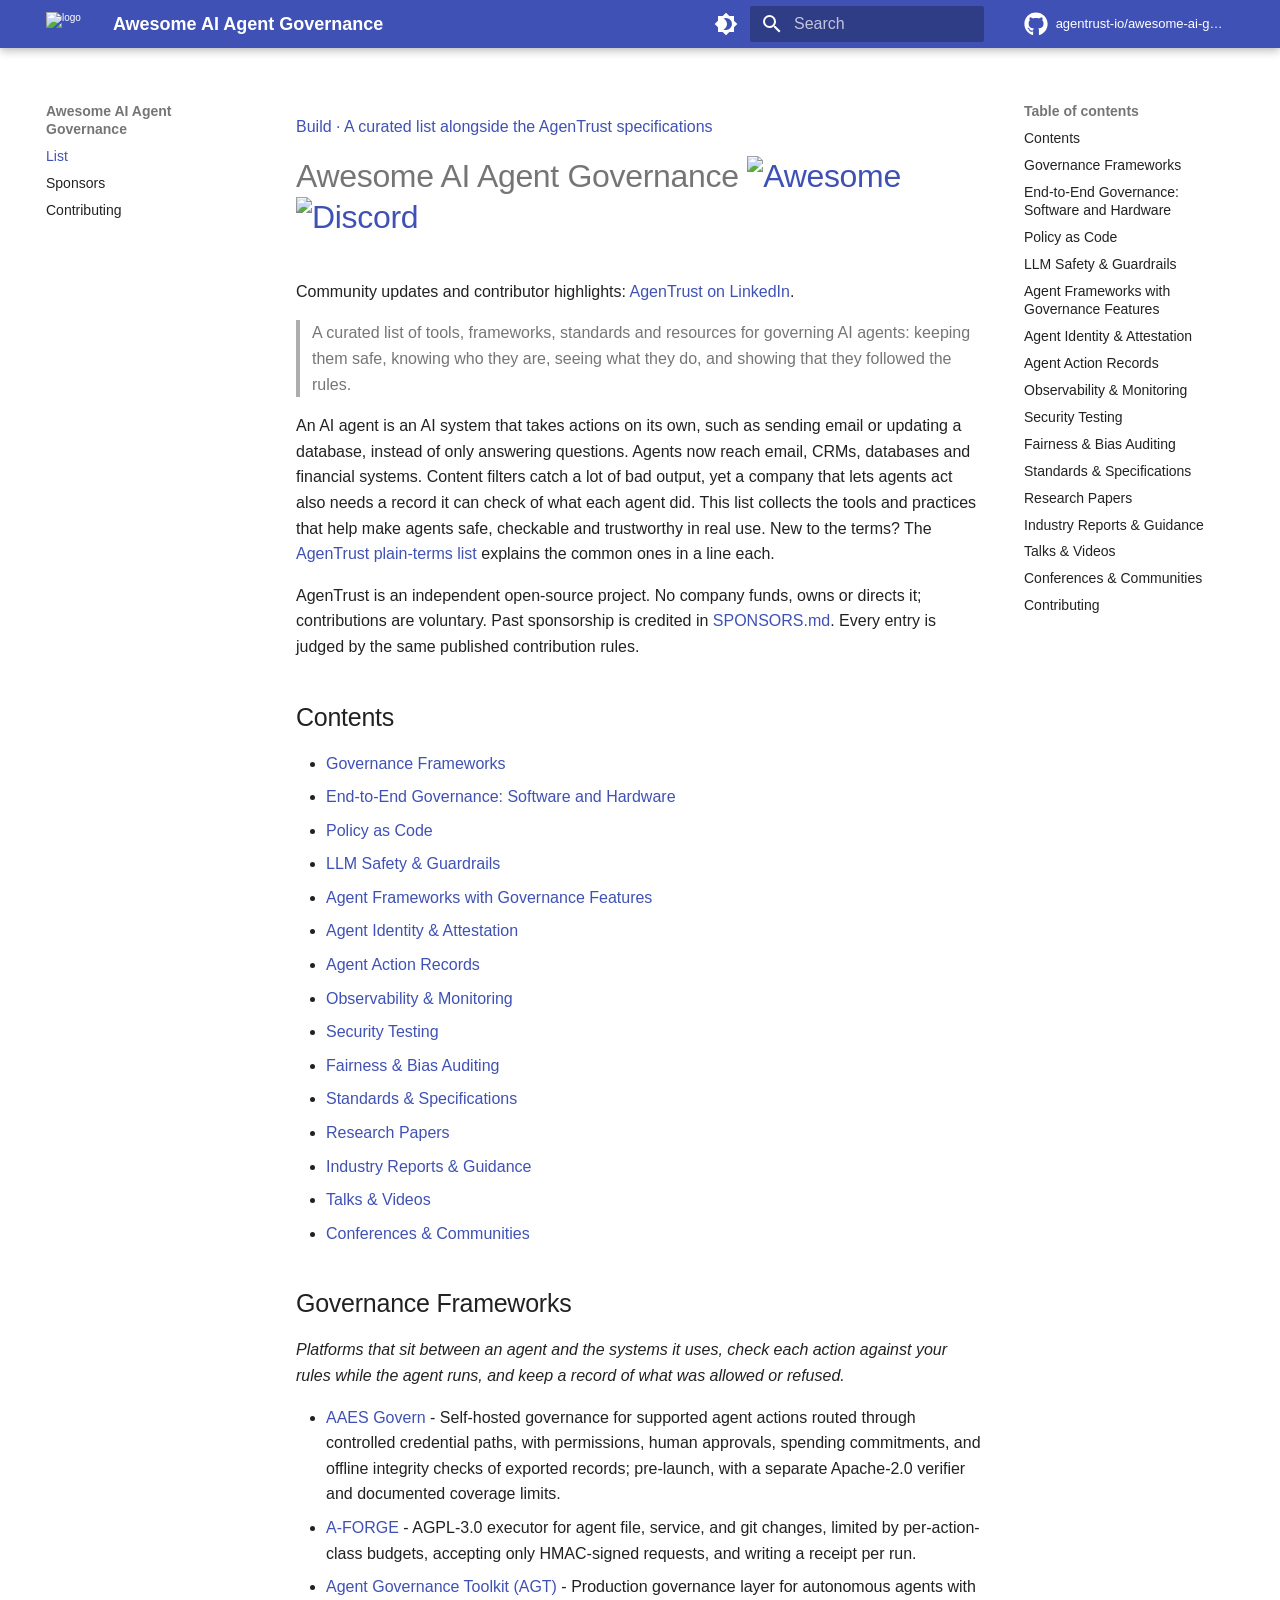
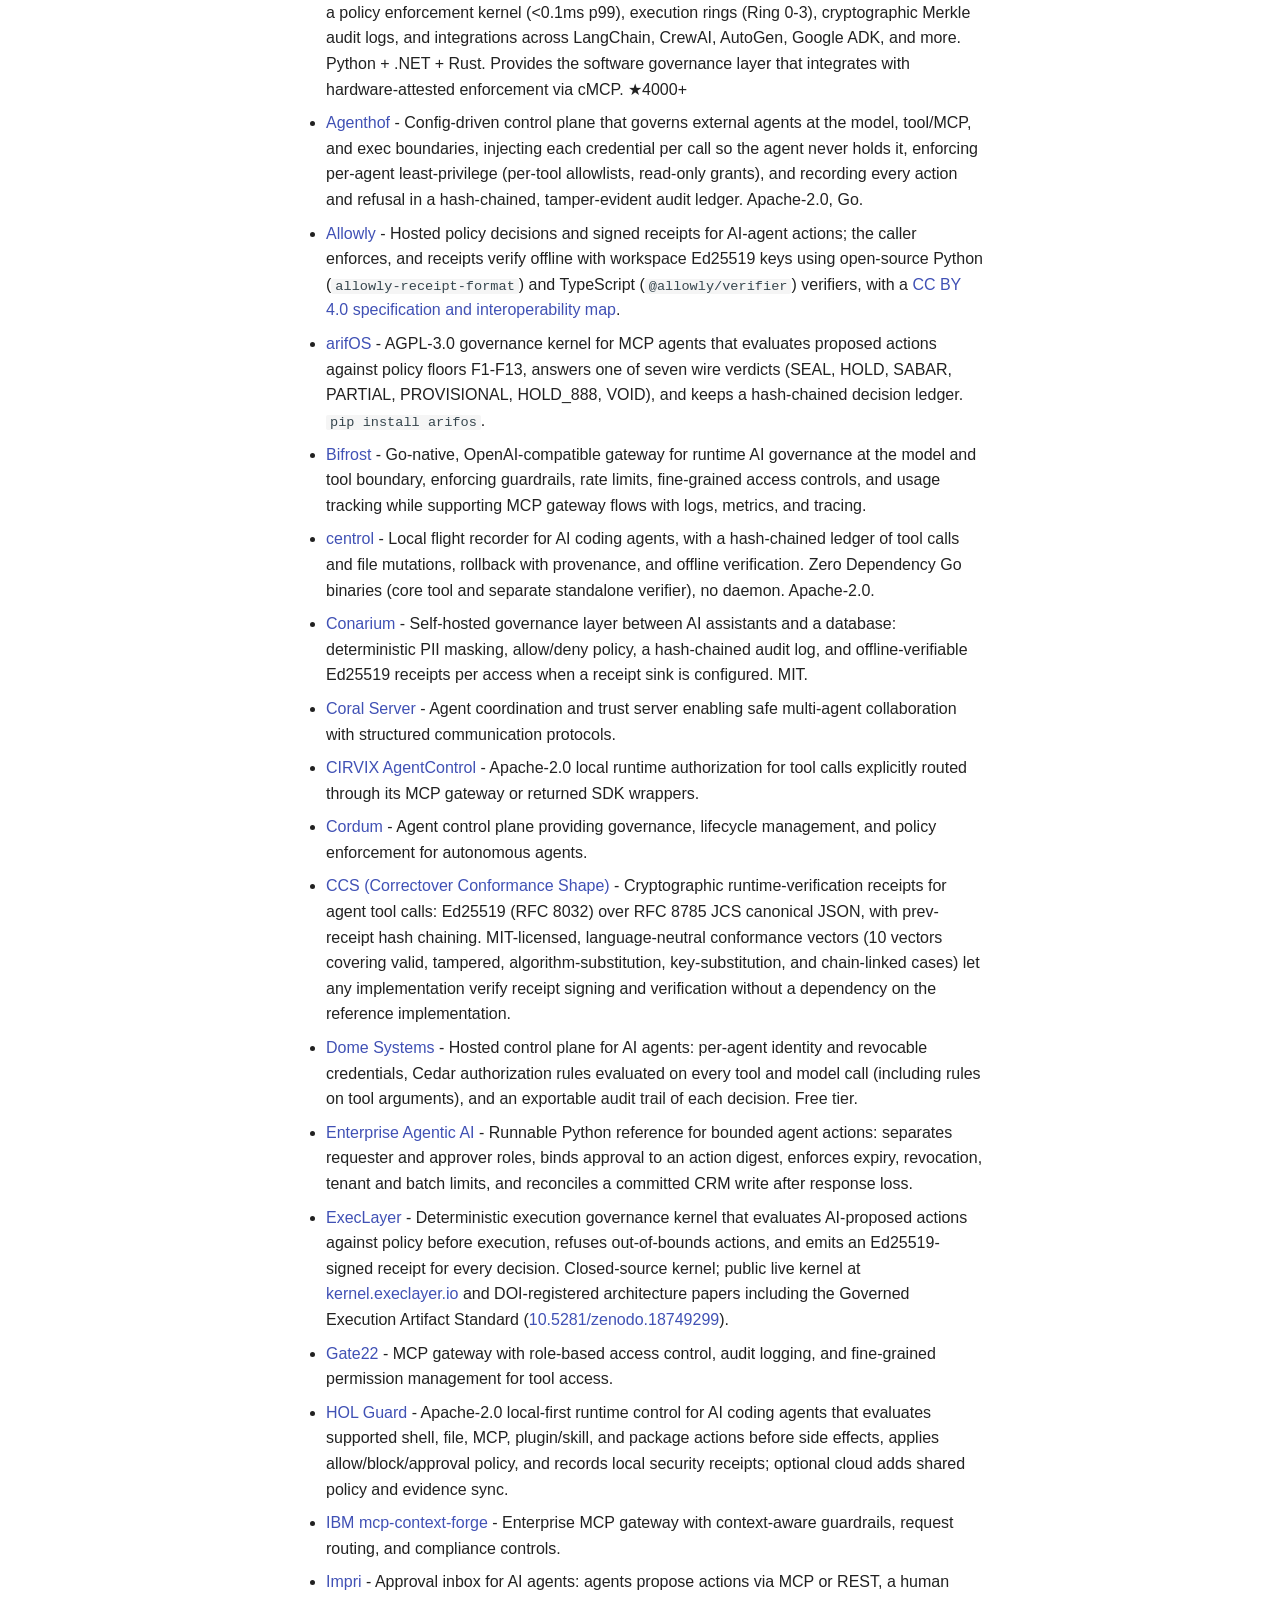
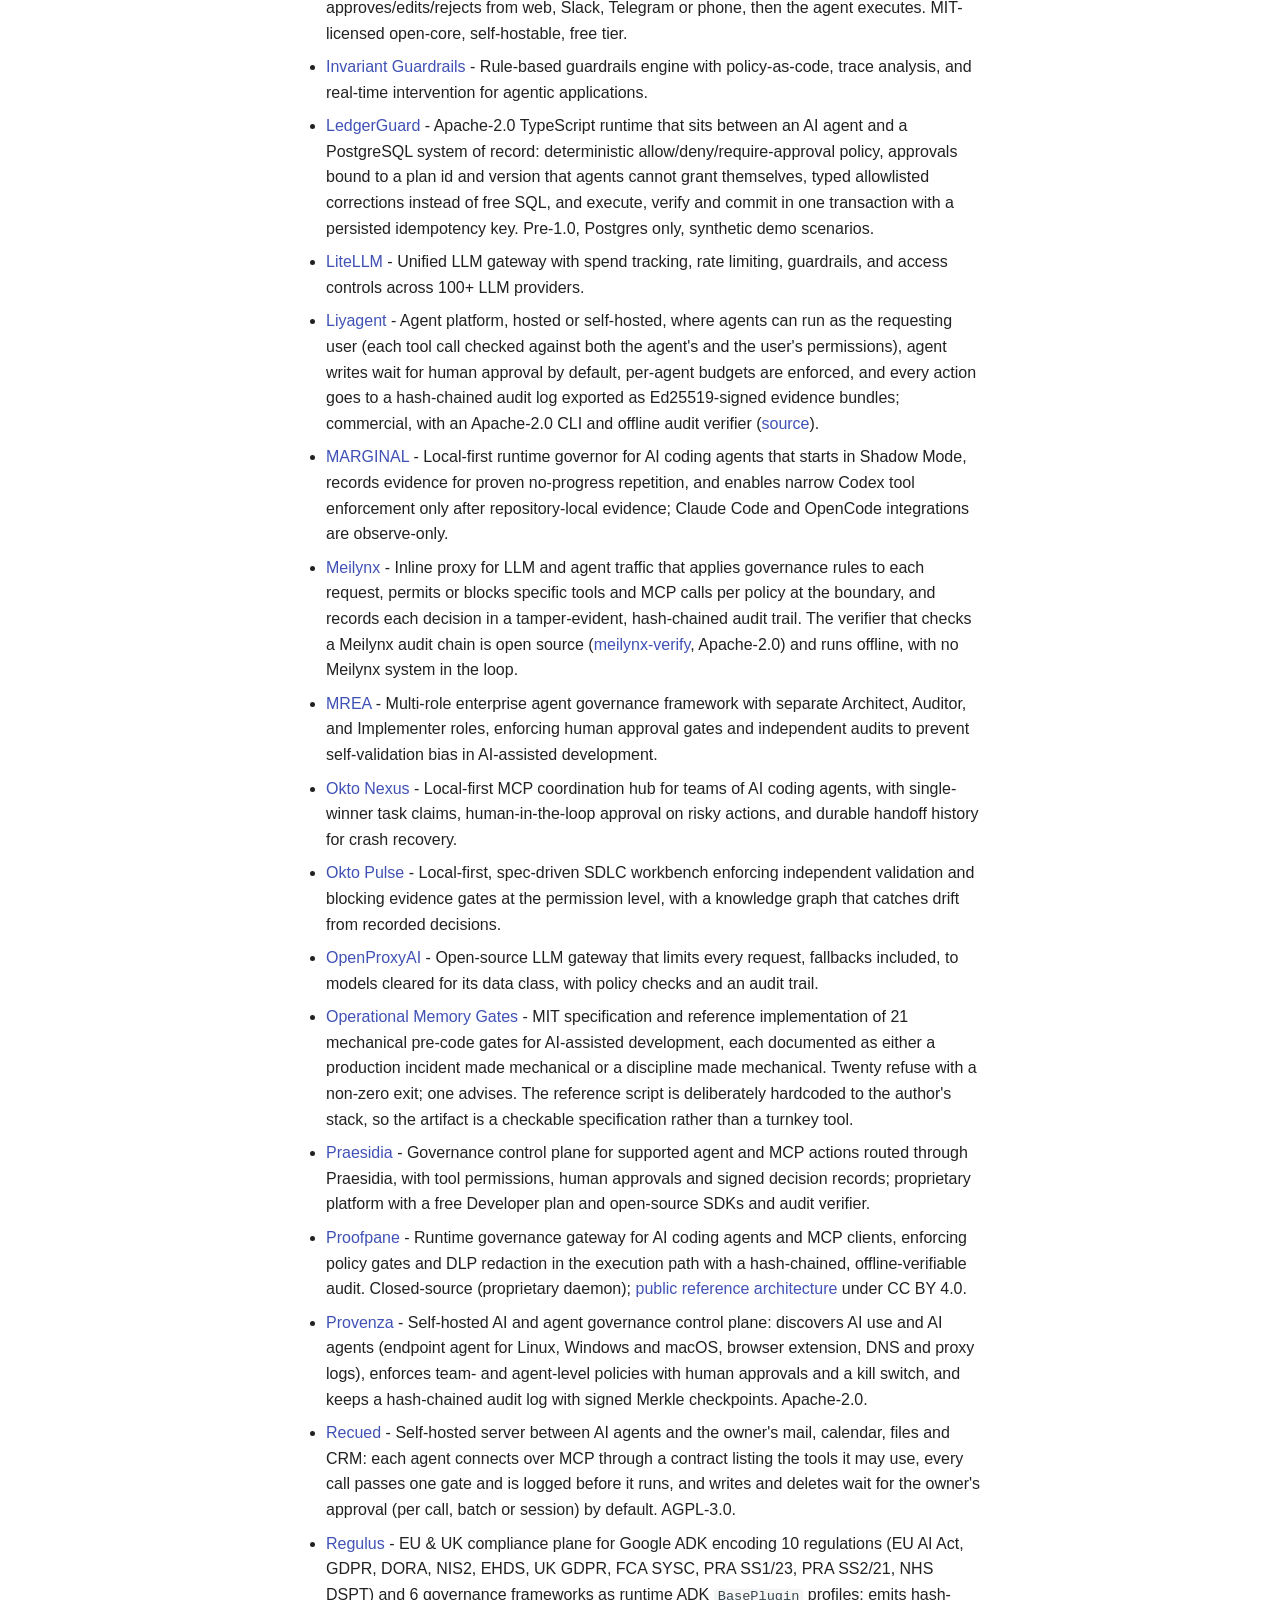
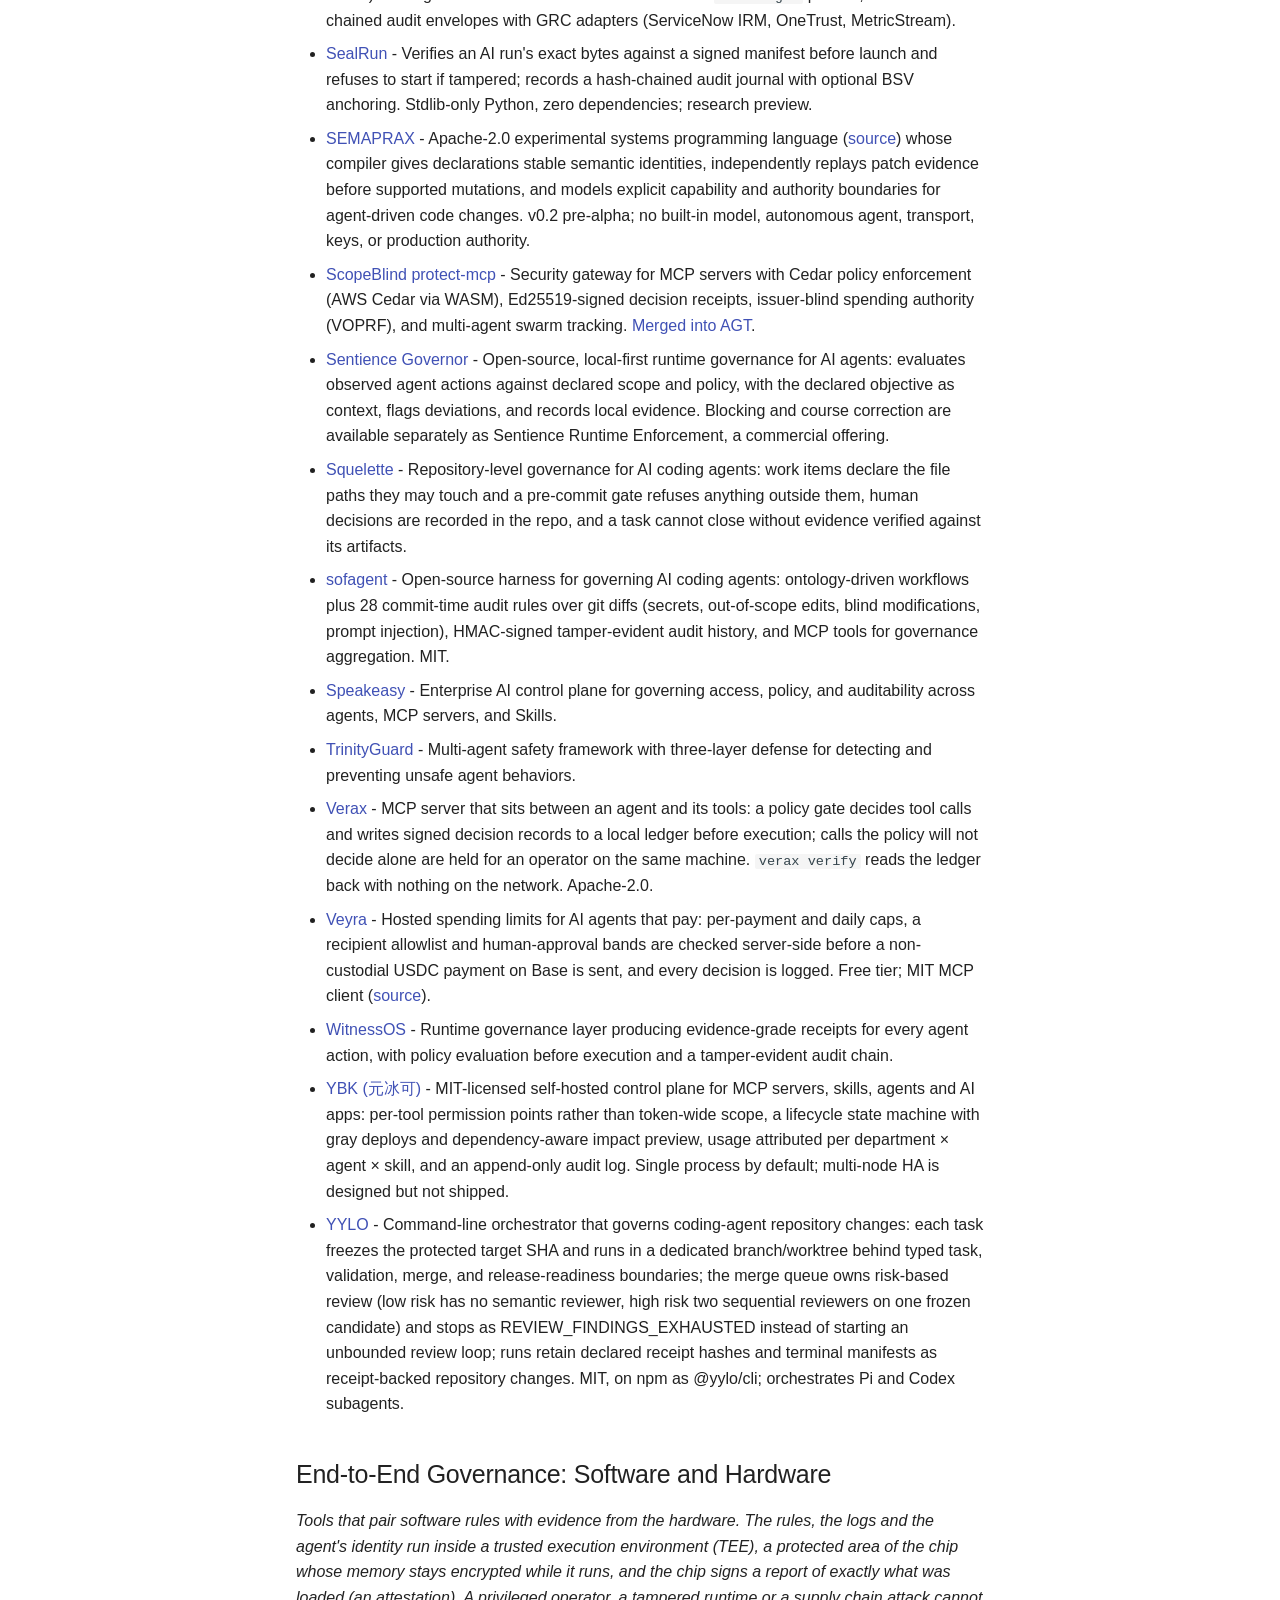
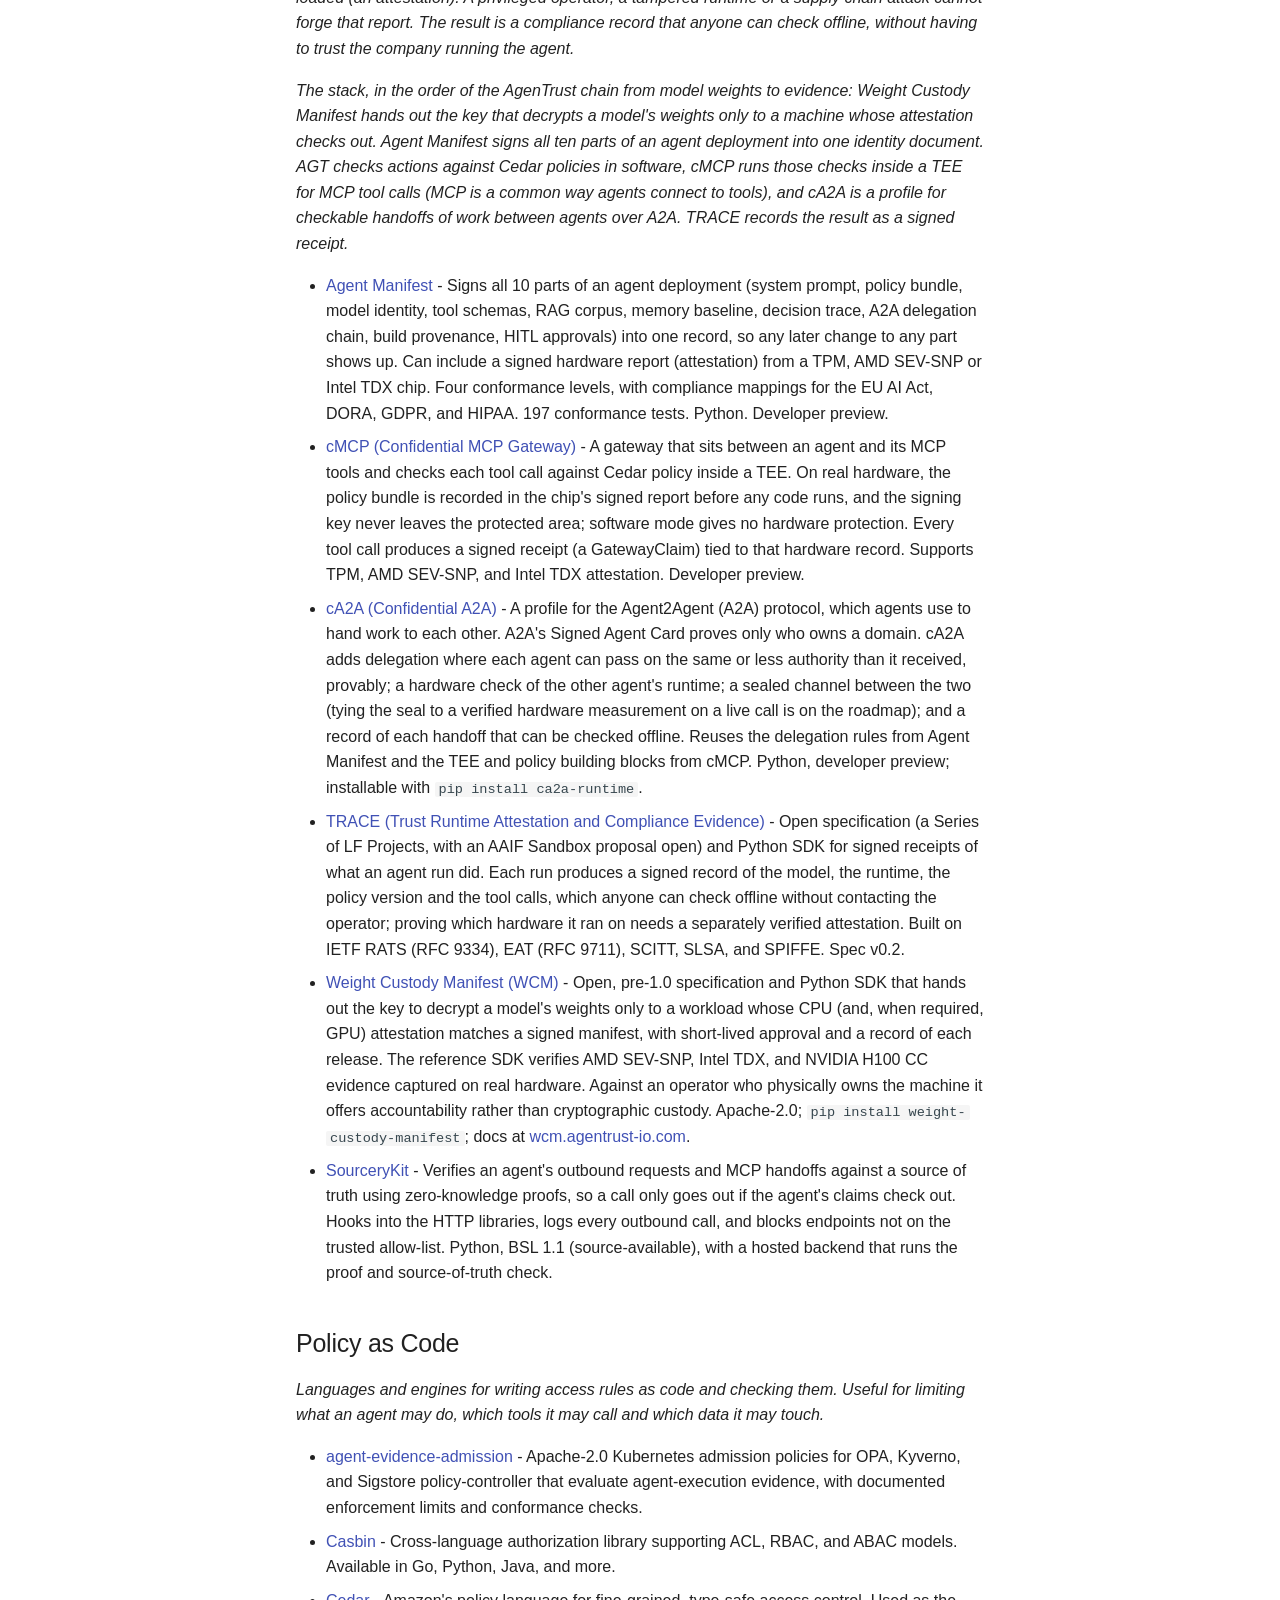
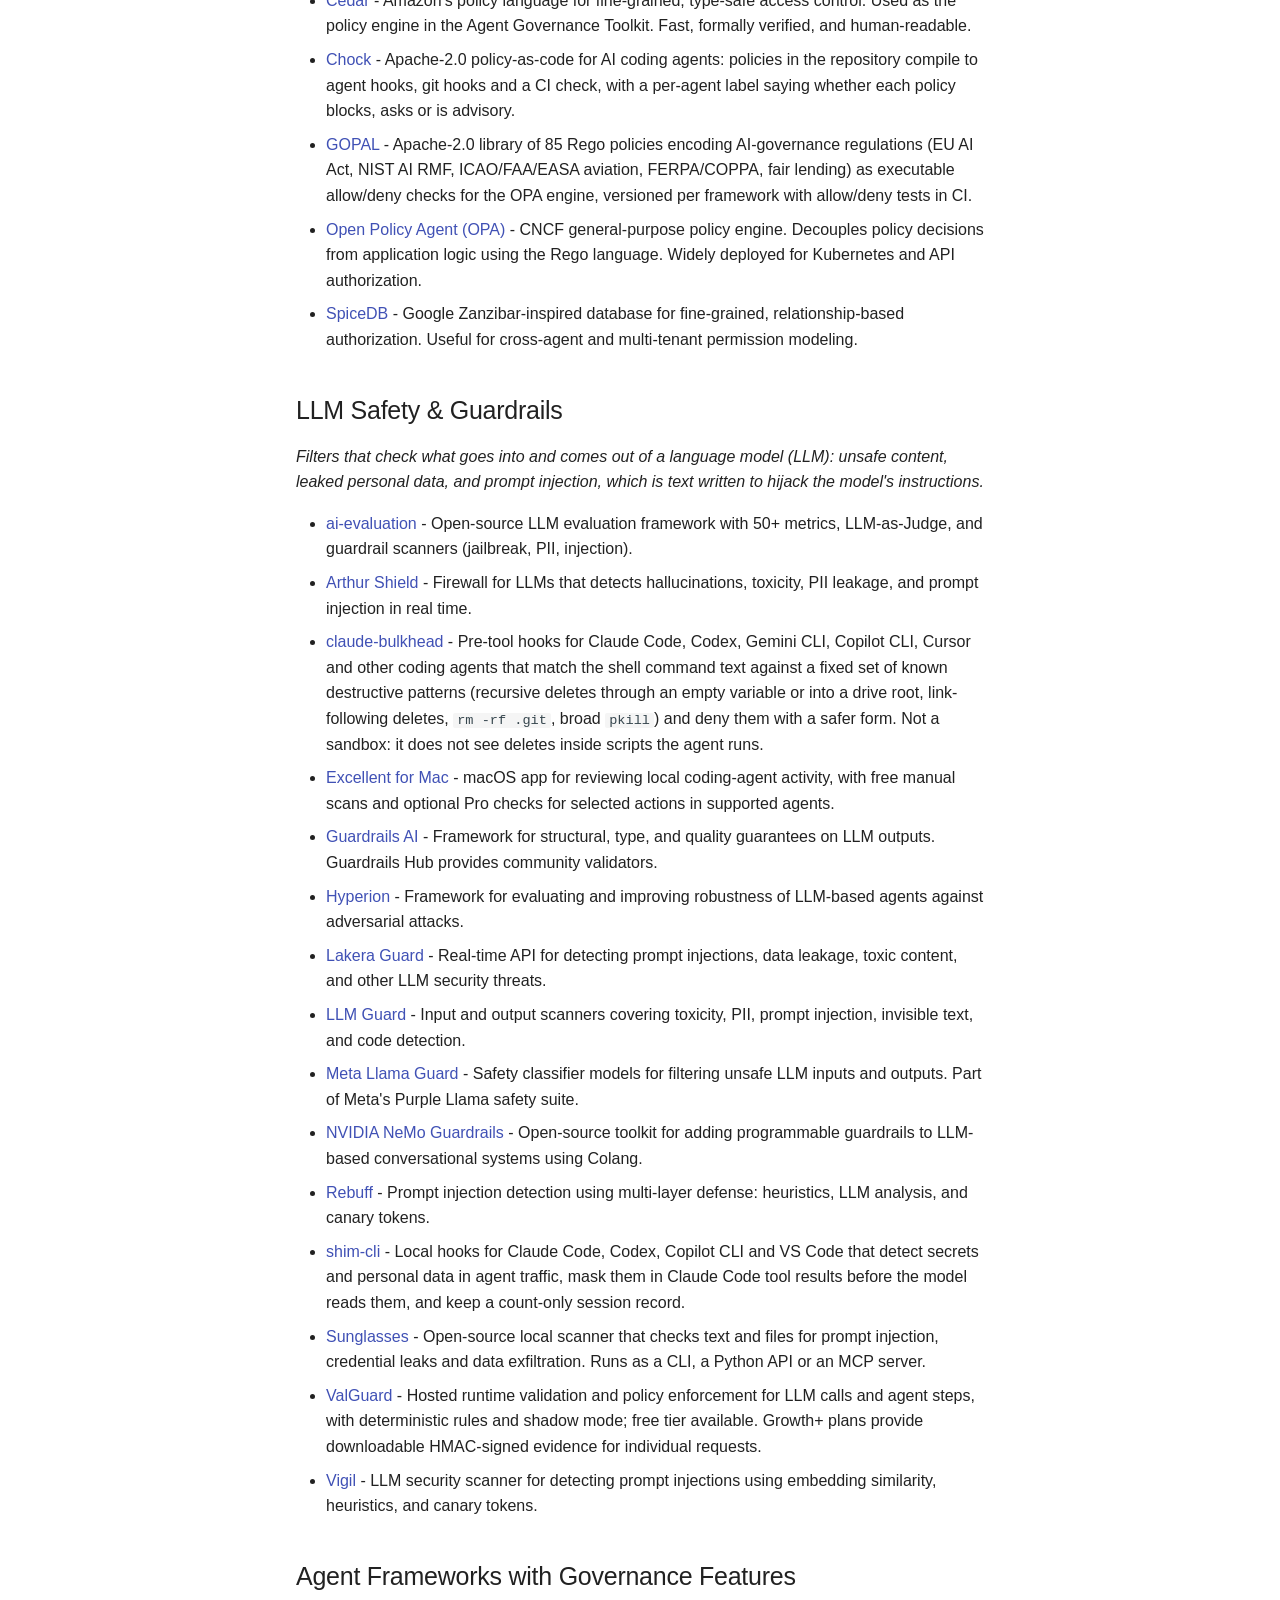
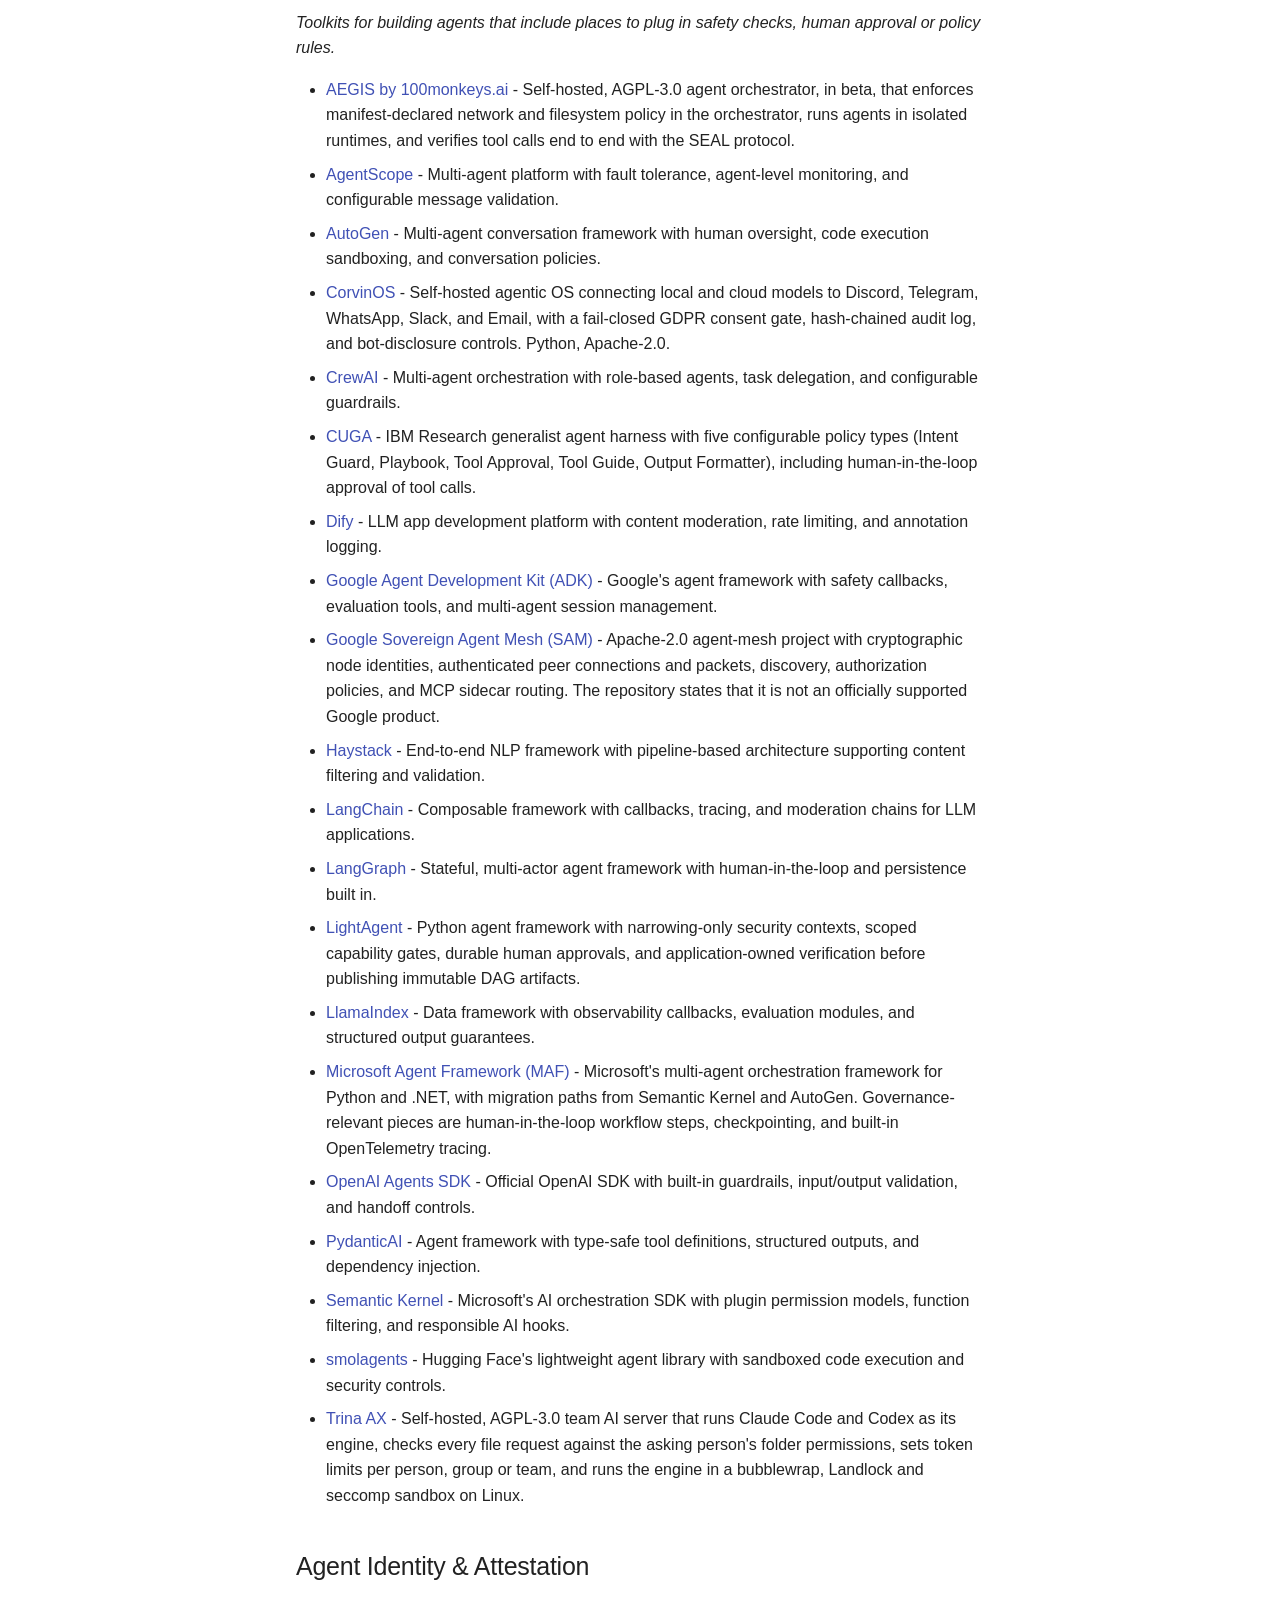
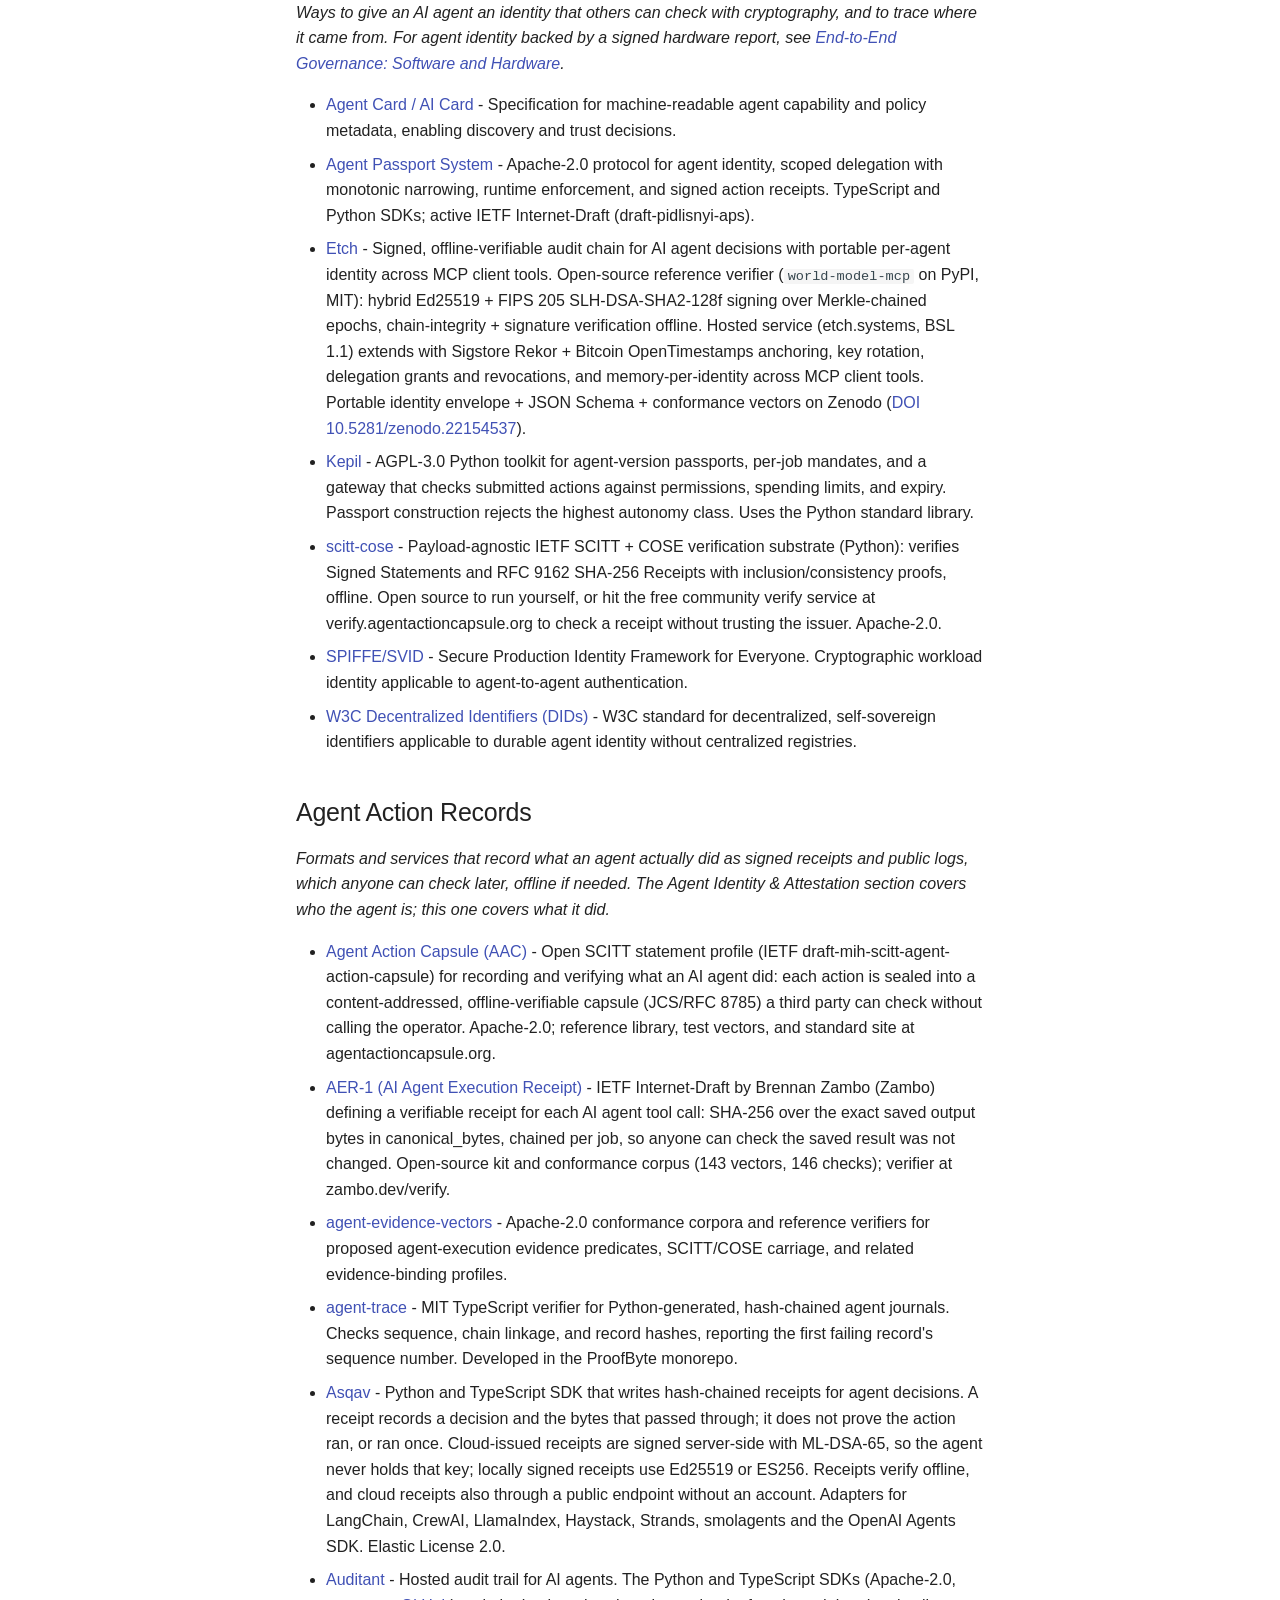
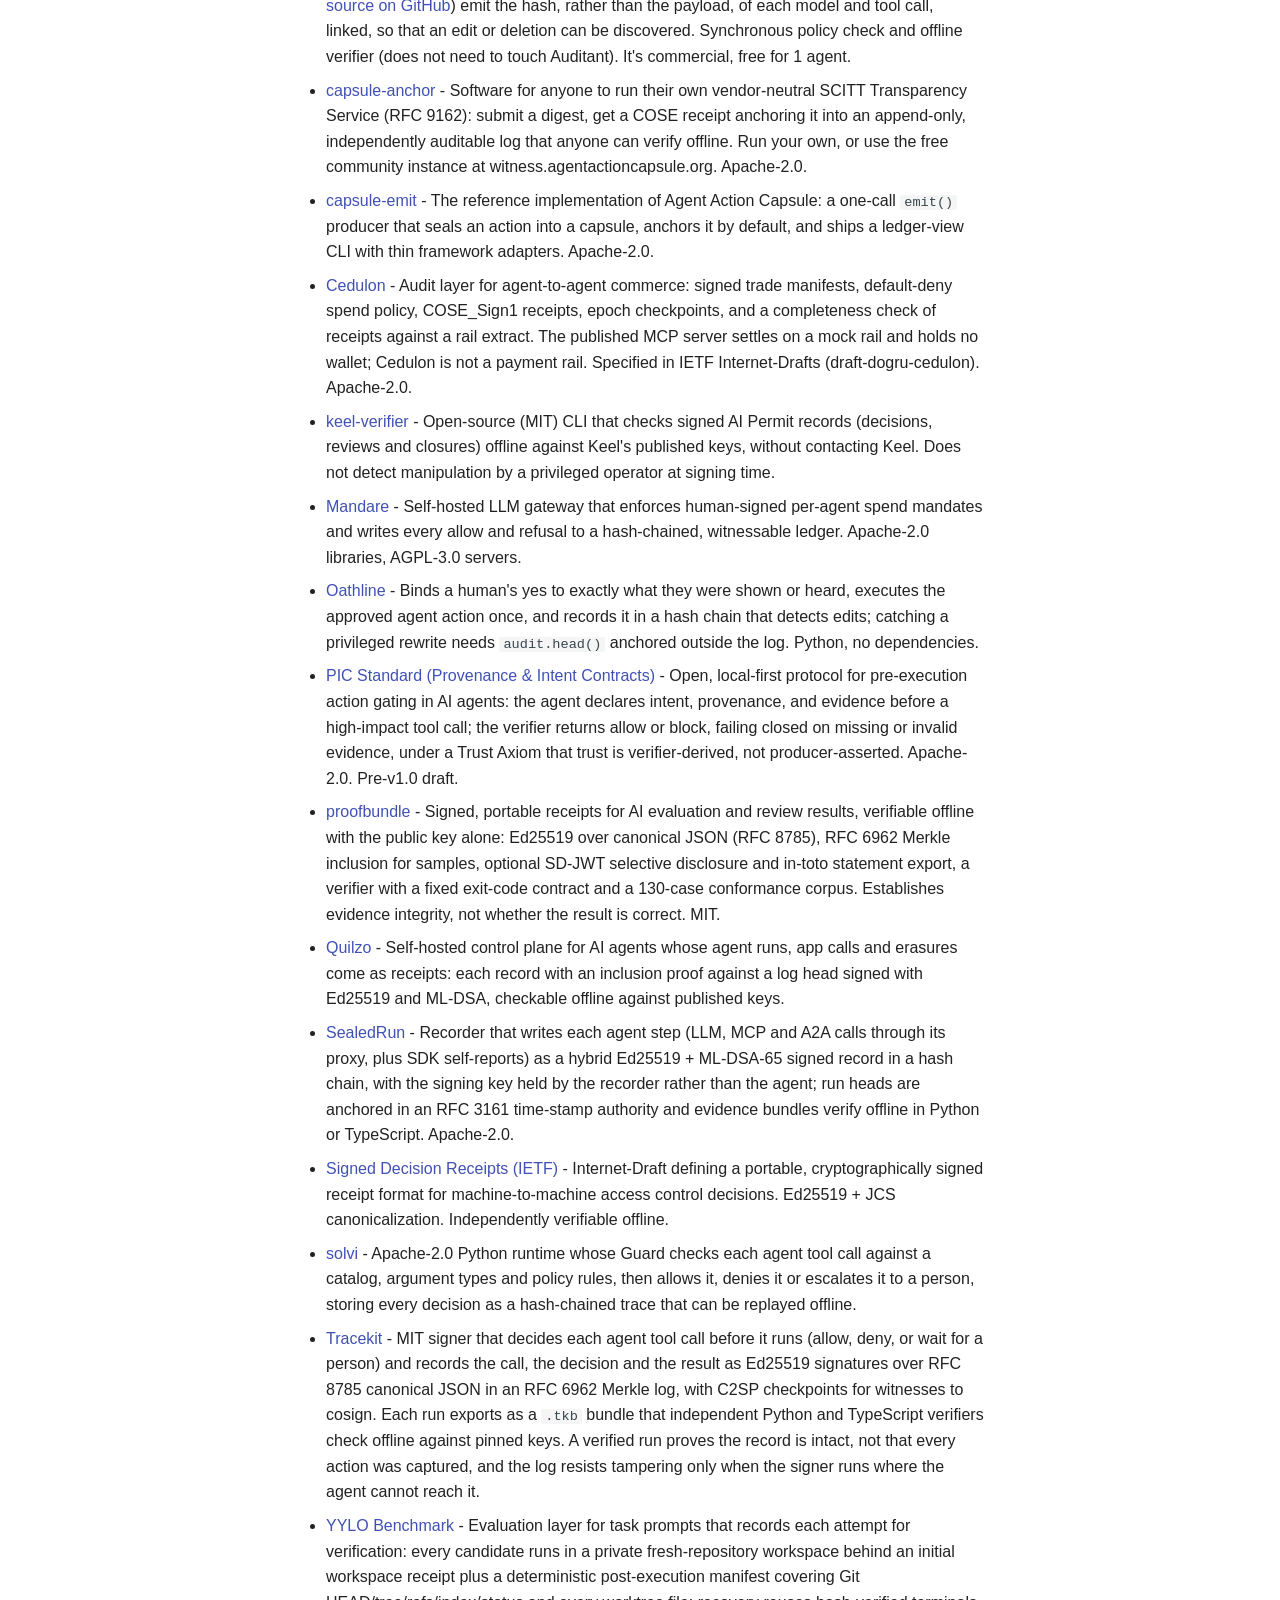
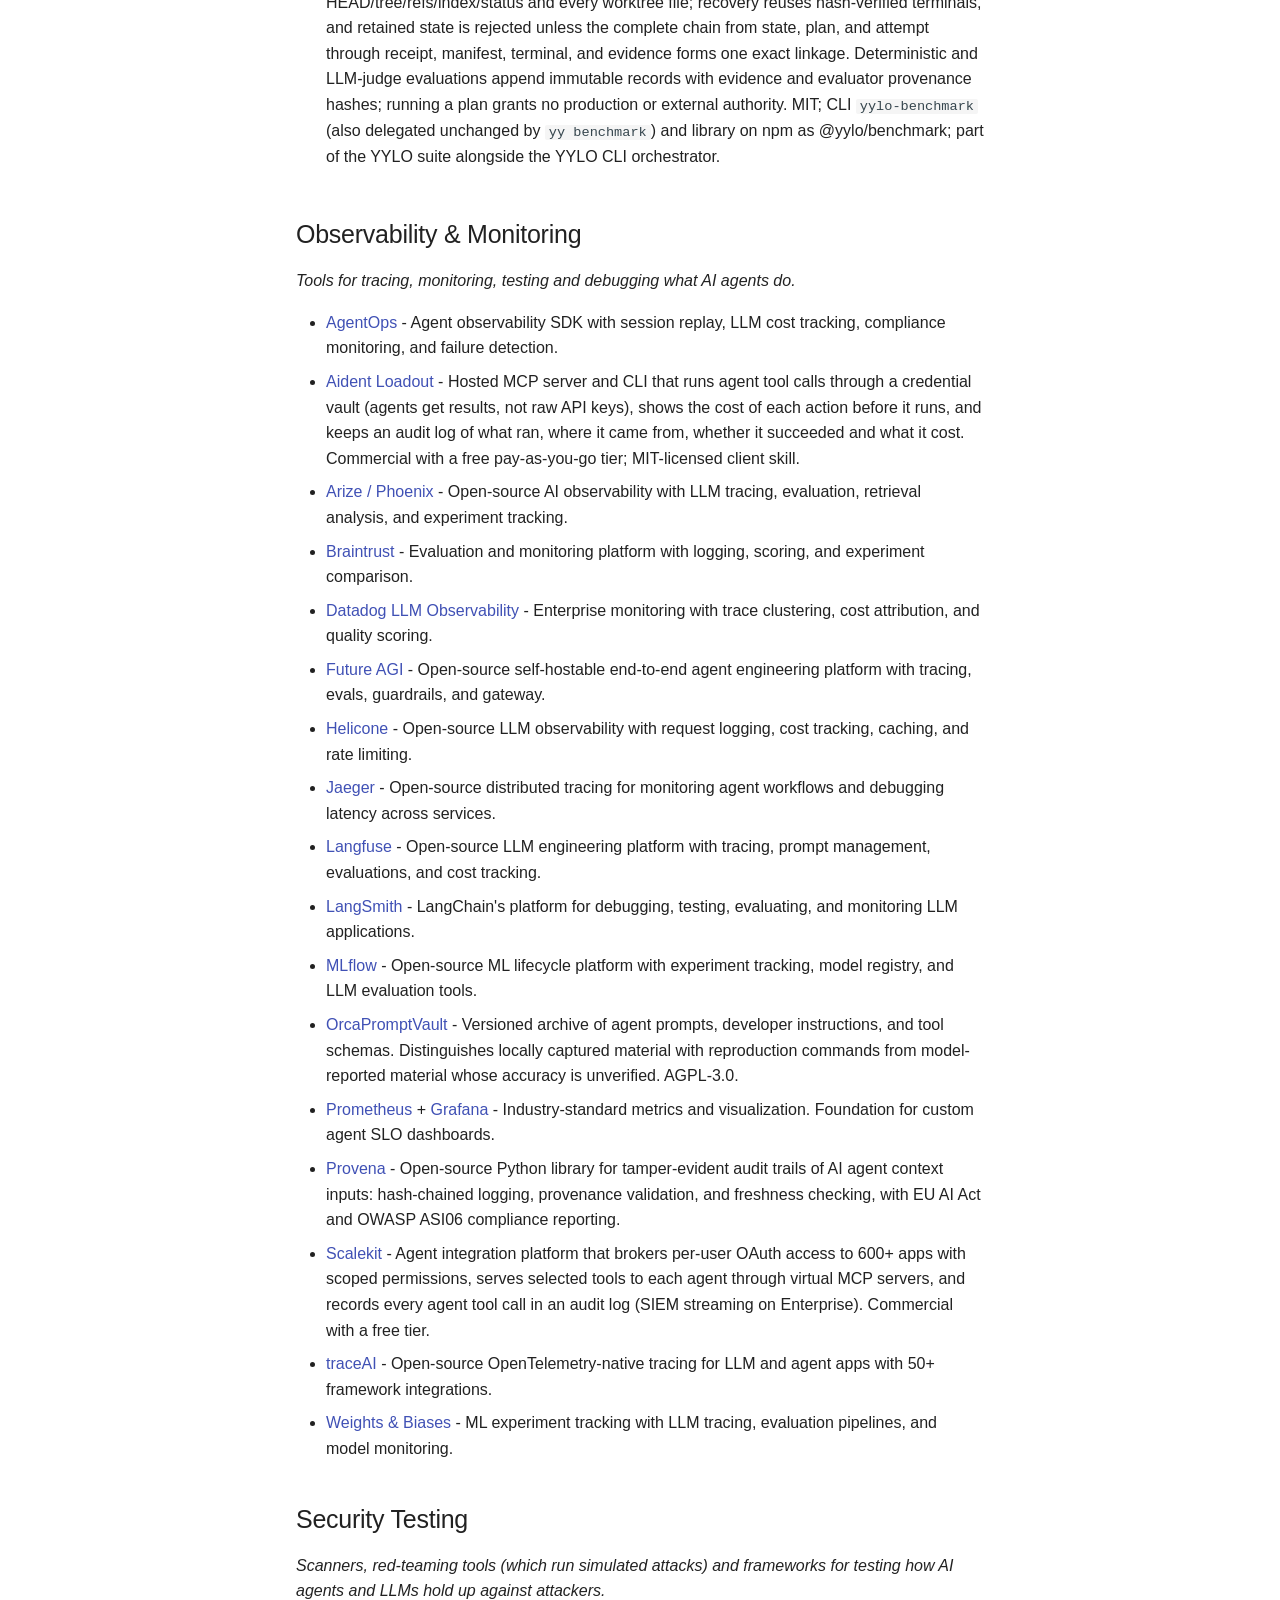
==== commit 317138f0: "Deployed 444ec06 with MkDocs version: 1.6.1" ====
--- a/index.html
+++ b/index.html
@@ -37,4 +37,4 @@
       }
     ]
   }
-  </script></head> <body dir=ltr data-md-color-scheme=default data-md-color-primary=custom data-md-color-accent=custom> <input class=md-toggle data-md-toggle=drawer type=checkbox id=__drawer autocomplete=off> <input class=md-toggle data-md-toggle=search type=checkbox id=__search autocomplete=off> <label class=md-overlay for=__drawer></label> <div data-md-component=skip> <a href=#awesome-ai-agent-governance class=md-skip> Skip to content </a> </div> <div data-md-component=announce> </div> <header class="md-header md-header--shadow" data-md-component=header> <nav class="md-header__inner md-grid" aria-label=Header> <a href=. title="Awesome AI Agent Governance" class="md-header__button md-logo" aria-label="Awesome AI Agent Governance" data-md-component=logo> <img src=docs/assets/icon.svg alt=logo> </a> <label class="md-header__button md-icon" for=__drawer> <svg xmlns=http://www.w3.org/2000/svg viewbox="0 0 24 24"><path d="M3 6h18v2H3zm0 5h18v2H3zm0 5h18v2H3z"/></svg> </label> <div class=md-header__title data-md-component=header-title> <div class=md-header__ellipsis> <div class=md-header__topic> <span class=md-ellipsis> Awesome AI Agent Governance </span> </div> <div class=md-header__topic data-md-component=header-topic> <span class=md-ellipsis> List </span> </div> </div> </div> <form class=md-header__option data-md-component=palette> <input class=md-option data-md-color-media data-md-color-scheme=default data-md-color-primary=custom data-md-color-accent=custom aria-label="Switch to dark mode" type=radio name=__palette id=__palette_0> <label class="md-header__button md-icon" title="Switch to dark mode" for=__palette_1 hidden> <svg xmlns=http://www.w3.org/2000/svg viewbox="0 0 24 24"><path d="M12 18c-.89 0-1.74-.2-2.5-.55C11.56 16.5 13 14.42 13 12s-1.44-4.5-3.5-5.45C10.26 6.2 11.11 6 12 6a6 6 0 0 1 6 6 6 6 0 0 1-6 6m8-9.31V4h-4.69L12 .69 8.69 4H4v4.69L.69 12 4 15.31V20h4.69L12 23.31 15.31 20H20v-4.69L23.31 12z"/></svg> </label> <input class=md-option data-md-color-media data-md-color-scheme=slate data-md-color-primary=custom data-md-color-accent=custom aria-label="Switch to light mode" type=radio name=__palette id=__palette_1> <label class="md-header__button md-icon" title="Switch to light mode" for=__palette_0 hidden> <svg xmlns=http://www.w3.org/2000/svg viewbox="0 0 24 24"><path d="M12 8a4 4 0 0 0-4 4 4 4 0 0 0 4 4 4 4 0 0 0 4-4 4 4 0 0 0-4-4m0 10a6 6 0 0 1-6-6 6 6 0 0 1 6-6 6 6 0 0 1 6 6 6 6 0 0 1-6 6m8-9.31V4h-4.69L12 .69 8.69 4H4v4.69L.69 12 4 15.31V20h4.69L12 23.31 15.31 20H20v-4.69L23.31 12z"/></svg> </label> </form> <script>var palette=__md_get("__palette");if(palette&&palette.color){if("(prefers-color-scheme)"===palette.color.media){var media=matchMedia("(prefers-color-scheme: light)"),input=document.querySelector(media.matches?"[data-md-color-media='(prefers-color-scheme: light)']":"[data-md-color-media='(prefers-color-scheme: dark)']");palette.color.media=input.getAttribute("data-md-color-media"),palette.color.scheme=input.getAttribute("data-md-color-scheme"),palette.color.primary=input.getAttribute("data-md-color-primary"),palette.color.accent=input.getAttribute("data-md-color-accent")}for(var[key,value]of Object.entries(palette.color))document.body.setAttribute("data-md-color-"+key,value)}</script> <label class="md-header__button md-icon" for=__search> <svg xmlns=http://www.w3.org/2000/svg viewbox="0 0 24 24"><path d="M9.5 3A6.5 6.5 0 0 1 16 9.5c0 1.61-.59 3.09-1.56 4.23l.27.27h.79l5 5-1.5 1.5-5-5v-.79l-.27-.27A6.52 6.52 0 0 1 9.5 16 6.5 6.5 0 0 1 3 9.5 6.5 6.5 0 0 1 9.5 3m0 2C7 5 5 7 5 9.5S7 14 9.5 14 14 12 14 9.5 12 5 9.5 5"/></svg> </label> <div class=md-search data-md-component=search role=dialog> <label class=md-search__overlay for=__search></label> <div class=md-search__inner role=search> <form class=md-search__form name=search> <input type=text class=md-search__input name=query aria-label=Search placeholder=Search autocapitalize=off autocorrect=off autocomplete=off spellcheck=false data-md-component=search-query required> <label class="md-search__icon md-icon" for=__search> <svg xmlns=http://www.w3.org/2000/svg viewbox="0 0 24 24"><path d="M9.5 3A6.5 6.5 0 0 1 16 9.5c0 1.61-.59 3.09-1.56 4.23l.27.27h.79l5 5-1.5 1.5-5-5v-.79l-.27-.27A6.52 6.52 0 0 1 9.5 16 6.5 6.5 0 0 1 3 9.5 6.5 6.5 0 0 1 9.5 3m0 2C7 5 5 7 5 9.5S7 14 9.5 14 14 12 14 9.5 12 5 9.5 5"/></svg> <svg xmlns=http://www.w3.org/2000/svg viewbox="0 0 24 24"><path d="M20 11v2H8l5.5 5.5-1.42 1.42L4.16 12l7.92-7.92L13.5 5.5 8 11z"/></svg> </label> <nav class=md-search__options aria-label=Search> <button type=reset class="md-search__icon md-icon" title=Clear aria-label=Clear tabindex=-1> <svg xmlns=http://www.w3.org/2000/svg viewbox="0 0 24 24"><path d="M19 6.41 17.59 5 12 10.59 6.41 5 5 6.41 10.59 12 5 17.59 6.41 19 12 13.41 17.59 19 19 17.59 13.41 12z"/></svg> </button> </nav> <div class=md-search__suggest data-md-component=search-suggest></div> </form> <div class=md-search__output> <div class=md-search__scrollwrap tabindex=0 data-md-scrollfix> <div class=md-search-result data-md-component=search-result> <div class=md-search-result__meta> Initializing search </div> <ol class=md-search-result__list role=presentation></ol> </div> </div> </div> </div> </div> <div class=md-header__source> <a href=https://github.com/agentrust-io/awesome-ai-governance title="Go to repository" class=md-source data-md-component=source> <div class="md-source__icon md-icon"> <svg xmlns=http://www.w3.org/2000/svg viewbox="0 0 512 512"><!-- Font Awesome Free 7.1.0 by @fontawesome - https://fontawesome.com License - https://fontawesome.com/license/free (Icons: CC BY 4.0, Fonts: SIL OFL 1.1, Code: MIT License) Copyright 2025 Fonticons, Inc.--><path d="M173.9 397.4c0 2-2.3 3.6-5.2 3.6-3.3.3-5.6-1.3-5.6-3.6 0-2 2.3-3.6 5.2-3.6 3-.3 5.6 1.3 5.6 3.6m-31.1-4.5c-.7 2 1.3 4.3 4.3 4.9 2.6 1 5.6 0 6.2-2s-1.3-4.3-4.3-5.2c-2.6-.7-5.5.3-6.2 2.3m44.2-1.7c-2.9.7-4.9 2.6-4.6 4.9.3 2 2.9 3.3 5.9 2.6 2.9-.7 4.9-2.6 4.6-4.6-.3-1.9-3-3.2-5.9-2.9M252.8 8C114.1 8 8 113.3 8 252c0 110.9 69.8 205.8 169.5 239.2 12.8 2.3 17.3-5.6 17.3-12.1 0-6.2-.3-40.4-.3-61.4 0 0-70 15-84.7-29.8 0 0-11.4-29.1-27.8-36.6 0 0-22.9-15.7 1.6-15.4 0 0 24.9 2 38.6 25.8 21.9 38.6 58.6 27.5 72.9 20.9 2.3-16 8.8-27.1 16-33.7-55.9-6.2-112.3-14.3-112.3-110.5 0-27.5 7.6-41.3 23.6-58.9-2.6-6.5-11.1-33.3 2.6-67.9 20.9-6.5 69 27 69 27 20-5.6 41.5-8.5 62.8-8.5s42.8 2.9 62.8 8.5c0 0 48.1-33.6 69-27 13.7 34.7 5.2 61.4 2.6 67.9 16 17.7 25.8 31.5 25.8 58.9 0 96.5-58.9 104.2-114.8 110.5 9.2 7.9 17 22.9 17 46.4 0 33.7-.3 75.4-.3 83.6 0 6.5 4.6 14.4 17.3 12.1C436.2 457.8 504 362.9 504 252 504 113.3 391.5 8 252.8 8M105.2 352.9c-1.3 1-1 3.3.7 5.2 1.6 1.6 3.9 2.3 5.2 1 1.3-1 1-3.3-.7-5.2-1.6-1.6-3.9-2.3-5.2-1m-10.8-8.1c-.7 1.3.3 2.9 2.3 3.9 1.6 1 3.6.7 4.3-.7.7-1.3-.3-2.9-2.3-3.9-2-.6-3.6-.3-4.3.7m32.4 35.6c-1.6 1.3-1 4.3 1.3 6.2 2.3 2.3 5.2 2.6 6.5 1 1.3-1.3.7-4.3-1.3-6.2-2.2-2.3-5.2-2.6-6.5-1m-11.4-14.7c-1.6 1-1.6 3.6 0 5.9s4.3 3.3 5.6 2.3c1.6-1.3 1.6-3.9 0-6.2-1.4-2.3-4-3.3-5.6-2"/></svg> </div> <div class=md-source__repository> agentrust-io/awesome-ai-governance </div> </a> </div> </nav> </header> <div class=md-container data-md-component=container> <main class=md-main data-md-component=main> <div class="md-main__inner md-grid"> <div class="md-sidebar md-sidebar--primary" data-md-component=sidebar data-md-type=navigation> <div class=md-sidebar__scrollwrap> <div class=md-sidebar__inner> <nav class="md-nav md-nav--primary" aria-label=Navigation data-md-level=0> <label class=md-nav__title for=__drawer> <a href=. title="Awesome AI Agent Governance" class="md-nav__button md-logo" aria-label="Awesome AI Agent Governance" data-md-component=logo> <img src=docs/assets/icon.svg alt=logo> </a> Awesome AI Agent Governance </label> <div class=md-nav__source> <a href=https://github.com/agentrust-io/awesome-ai-governance title="Go to repository" class=md-source data-md-component=source> <div class="md-source__icon md-icon"> <svg xmlns=http://www.w3.org/2000/svg viewbox="0 0 512 512"><!-- Font Awesome Free 7.1.0 by @fontawesome - https://fontawesome.com License - https://fontawesome.com/license/free (Icons: CC BY 4.0, Fonts: SIL OFL 1.1, Code: MIT License) Copyright 2025 Fonticons, Inc.--><path d="M173.9 397.4c0 2-2.3 3.6-5.2 3.6-3.3.3-5.6-1.3-5.6-3.6 0-2 2.3-3.6 5.2-3.6 3-.3 5.6 1.3 5.6 3.6m-31.1-4.5c-.7 2 1.3 4.3 4.3 4.9 2.6 1 5.6 0 6.2-2s-1.3-4.3-4.3-5.2c-2.6-.7-5.5.3-6.2 2.3m44.2-1.7c-2.9.7-4.9 2.6-4.6 4.9.3 2 2.9 3.3 5.9 2.6 2.9-.7 4.9-2.6 4.6-4.6-.3-1.9-3-3.2-5.9-2.9M252.8 8C114.1 8 8 113.3 8 252c0 110.9 69.8 205.8 169.5 239.2 12.8 2.3 17.3-5.6 17.3-12.1 0-6.2-.3-40.4-.3-61.4 0 0-70 15-84.7-29.8 0 0-11.4-29.1-27.8-36.6 0 0-22.9-15.7 1.6-15.4 0 0 24.9 2 38.6 25.8 21.9 38.6 58.6 27.5 72.9 20.9 2.3-16 8.8-27.1 16-33.7-55.9-6.2-112.3-14.3-112.3-110.5 0-27.5 7.6-41.3 23.6-58.9-2.6-6.5-11.1-33.3 2.6-67.9 20.9-6.5 69 27 69 27 20-5.6 41.5-8.5 62.8-8.5s42.8 2.9 62.8 8.5c0 0 48.1-33.6 69-27 13.7 34.7 5.2 61.4 2.6 67.9 16 17.7 25.8 31.5 25.8 58.9 0 96.5-58.9 104.2-114.8 110.5 9.2 7.9 17 22.9 17 46.4 0 33.7-.3 75.4-.3 83.6 0 6.5 4.6 14.4 17.3 12.1C436.2 457.8 504 362.9 504 252 504 113.3 391.5 8 252.8 8M105.2 352.9c-1.3 1-1 3.3.7 5.2 1.6 1.6 3.9 2.3 5.2 1 1.3-1 1-3.3-.7-5.2-1.6-1.6-3.9-2.3-5.2-1m-10.8-8.1c-.7 1.3.3 2.9 2.3 3.9 1.6 1 3.6.7 4.3-.7.7-1.3-.3-2.9-2.3-3.9-2-.6-3.6-.3-4.3.7m32.4 35.6c-1.6 1.3-1 4.3 1.3 6.2 2.3 2.3 5.2 2.6 6.5 1 1.3-1.3.7-4.3-1.3-6.2-2.2-2.3-5.2-2.6-6.5-1m-11.4-14.7c-1.6 1-1.6 3.6 0 5.9s4.3 3.3 5.6 2.3c1.6-1.3 1.6-3.9 0-6.2-1.4-2.3-4-3.3-5.6-2"/></svg> </div> <div class=md-source__repository> agentrust-io/awesome-ai-governance </div> </a> </div> <ul class=md-nav__list data-md-scrollfix> <li class="md-nav__item md-nav__item--active"> <input class="md-nav__toggle md-toggle" type=checkbox id=__toc> <label class="md-nav__link md-nav__link--active" for=__toc> <span class=md-ellipsis> List </span> <span class="md-nav__icon md-icon"></span> </label> <a href=. class="md-nav__link md-nav__link--active"> <span class=md-ellipsis> List </span> </a> <nav class="md-nav md-nav--secondary" aria-label="Table of contents"> <label class=md-nav__title for=__toc> <span class="md-nav__icon md-icon"></span> Table of contents </label> <ul class=md-nav__list data-md-component=toc data-md-scrollfix> <li class=md-nav__item> <a href=#contents class=md-nav__link> <span class=md-ellipsis> Contents </span> </a> </li> <li class=md-nav__item> <a href=#governance-frameworks class=md-nav__link> <span class=md-ellipsis> Governance Frameworks </span> </a> </li> <li class=md-nav__item> <a href=#end-to-end-governance-software-and-hardware class=md-nav__link> <span class=md-ellipsis> End-to-End Governance: Software and Hardware </span> </a> </li> <li class=md-nav__item> <a href=#policy-as-code class=md-nav__link> <span class=md-ellipsis> Policy as Code </span> </a> </li> <li class=md-nav__item> <a href=#llm-safety-guardrails class=md-nav__link> <span class=md-ellipsis> LLM Safety &amp; Guardrails </span> </a> </li> <li class=md-nav__item> <a href=#agent-frameworks-with-governance-features class=md-nav__link> <span class=md-ellipsis> Agent Frameworks with Governance Features </span> </a> </li> <li class=md-nav__item> <a href=#agent-identity-attestation class=md-nav__link> <span class=md-ellipsis> Agent Identity &amp; Attestation </span> </a> </li> <li class=md-nav__item> <a href=#agent-action-records class=md-nav__link> <span class=md-ellipsis> Agent Action Records </span> </a> </li> <li class=md-nav__item> <a href=#observability-monitoring class=md-nav__link> <span class=md-ellipsis> Observability &amp; Monitoring </span> </a> </li> <li class=md-nav__item> <a href=#security-testing class=md-nav__link> <span class=md-ellipsis> Security Testing </span> </a> </li> <li class=md-nav__item> <a href=#fairness-bias-auditing class=md-nav__link> <span class=md-ellipsis> Fairness &amp; Bias Auditing </span> </a> </li> <li class=md-nav__item> <a href=#standards-specifications class=md-nav__link> <span class=md-ellipsis> Standards &amp; Specifications </span> </a> </li> <li class=md-nav__item> <a href=#research-papers class=md-nav__link> <span class=md-ellipsis> Research Papers </span> </a> </li> <li class=md-nav__item> <a href=#industry-reports-guidance class=md-nav__link> <span class=md-ellipsis> Industry Reports &amp; Guidance </span> </a> </li> <li class=md-nav__item> <a href=#talks-videos class=md-nav__link> <span class=md-ellipsis> Talks &amp; Videos </span> </a> </li> <li class=md-nav__item> <a href=#conferences-communities class=md-nav__link> <span class=md-ellipsis> Conferences &amp; Communities </span> </a> </li> <li class=md-nav__item> <a href=#contributing class=md-nav__link> <span class=md-ellipsis> Contributing </span> </a> </li> </ul> </nav> </li> <li class=md-nav__item> <a href=SPONSORS/ class=md-nav__link> <span class=md-ellipsis> Sponsors </span> </a> </li> <li class=md-nav__item> <a href=CONTRIBUTING/ class=md-nav__link> <span class=md-ellipsis> Contributing </span> </a> </li> </ul> </nav> </div> </div> </div> <div class="md-sidebar md-sidebar--secondary" data-md-component=sidebar data-md-type=toc> <div class=md-sidebar__scrollwrap> <div class=md-sidebar__inner> <nav class="md-nav md-nav--secondary" aria-label="Table of contents"> <label class=md-nav__title for=__toc> <span class="md-nav__icon md-icon"></span> Table of contents </label> <ul class=md-nav__list data-md-component=toc data-md-scrollfix> <li class=md-nav__item> <a href=#contents class=md-nav__link> <span class=md-ellipsis> Contents </span> </a> </li> <li class=md-nav__item> <a href=#governance-frameworks class=md-nav__link> <span class=md-ellipsis> Governance Frameworks </span> </a> </li> <li class=md-nav__item> <a href=#end-to-end-governance-software-and-hardware class=md-nav__link> <span class=md-ellipsis> End-to-End Governance: Software and Hardware </span> </a> </li> <li class=md-nav__item> <a href=#policy-as-code class=md-nav__link> <span class=md-ellipsis> Policy as Code </span> </a> </li> <li class=md-nav__item> <a href=#llm-safety-guardrails class=md-nav__link> <span class=md-ellipsis> LLM Safety &amp; Guardrails </span> </a> </li> <li class=md-nav__item> <a href=#agent-frameworks-with-governance-features class=md-nav__link> <span class=md-ellipsis> Agent Frameworks with Governance Features </span> </a> </li> <li class=md-nav__item> <a href=#agent-identity-attestation class=md-nav__link> <span class=md-ellipsis> Agent Identity &amp; Attestation </span> </a> </li> <li class=md-nav__item> <a href=#agent-action-records class=md-nav__link> <span class=md-ellipsis> Agent Action Records </span> </a> </li> <li class=md-nav__item> <a href=#observability-monitoring class=md-nav__link> <span class=md-ellipsis> Observability &amp; Monitoring </span> </a> </li> <li class=md-nav__item> <a href=#security-testing class=md-nav__link> <span class=md-ellipsis> Security Testing </span> </a> </li> <li class=md-nav__item> <a href=#fairness-bias-auditing class=md-nav__link> <span class=md-ellipsis> Fairness &amp; Bias Auditing </span> </a> </li> <li class=md-nav__item> <a href=#standards-specifications class=md-nav__link> <span class=md-ellipsis> Standards &amp; Specifications </span> </a> </li> <li class=md-nav__item> <a href=#research-papers class=md-nav__link> <span class=md-ellipsis> Research Papers </span> </a> </li> <li class=md-nav__item> <a href=#industry-reports-guidance class=md-nav__link> <span class=md-ellipsis> Industry Reports &amp; Guidance </span> </a> </li> <li class=md-nav__item> <a href=#talks-videos class=md-nav__link> <span class=md-ellipsis> Talks &amp; Videos </span> </a> </li> <li class=md-nav__item> <a href=#conferences-communities class=md-nav__link> <span class=md-ellipsis> Conferences &amp; Communities </span> </a> </li> <li class=md-nav__item> <a href=#contributing class=md-nav__link> <span class=md-ellipsis> Contributing </span> </a> </li> </ul> </nav> </div> </div> </div> <div class=md-content data-md-component=content> <article class="md-content__inner md-typeset"> <p><a href=https://agentrust-io.com/#chain>Build · A curated list alongside the AgenTrust specifications</a></p> <h1 id=awesome-ai-agent-governance>Awesome AI Agent Governance <a href=https://awesome.re><img alt=Awesome src=https://awesome.re/badge.svg></a> <a href=https://discord.gg/grgzFEHgkj><img alt=Discord src="https://img.shields.io/badge/Discord-Join-5865F2?logo=discord&logoColor=white&style=flat"></a><a class=headerlink href=#awesome-ai-agent-governance title="Permanent link">&para;</a></h1> <p>Community updates and contributor highlights: <a href=https://www.linkedin.com/company/agentrust-io/ >AgenTrust on LinkedIn</a>.</p> <blockquote> <p>A curated list of tools, frameworks, standards and resources for governing AI agents: keeping them safe, knowing who they are, seeing what they do, and showing that they followed the rules.</p> </blockquote> <p>An AI agent is an AI system that takes actions on its own, such as sending email or updating a database, instead of only answering questions. Agents now reach email, CRMs, databases and financial systems. Content filters catch a lot of bad output, yet a company that lets agents act also needs a record it can check of what each agent did. This list collects the tools and practices that help make agents safe, checkable and trustworthy in real use. New to the terms? The <a href=https://agentrust-io.com/#plain-terms>AgenTrust plain-terms list</a> explains the common ones in a line each.</p> <p>AgenTrust is an independent open-source project. No company funds, owns or directs it; contributions are voluntary. Past sponsorship is credited in <a href=SPONSORS/ >SPONSORS.md</a>. Every entry is judged by the same published contribution rules.</p> <h2 id=contents>Contents<a class=headerlink href=#contents title="Permanent link">&para;</a></h2> <ul> <li><a href=#governance-frameworks>Governance Frameworks</a></li> <li><a href=#end-to-end-governance-software-and-hardware>End-to-End Governance: Software and Hardware</a></li> <li><a href=#policy-as-code>Policy as Code</a></li> <li><a href=#llm-safety--guardrails>LLM Safety &amp; Guardrails</a></li> <li><a href=#agent-frameworks-with-governance-features>Agent Frameworks with Governance Features</a></li> <li><a href=#agent-identity--attestation>Agent Identity &amp; Attestation</a></li> <li><a href=#agent-action-records>Agent Action Records</a></li> <li><a href=#observability--monitoring>Observability &amp; Monitoring</a></li> <li><a href=#security-testing>Security Testing</a></li> <li><a href=#fairness--bias-auditing>Fairness &amp; Bias Auditing</a></li> <li><a href=#standards--specifications>Standards &amp; Specifications</a></li> <li><a href=#research-papers>Research Papers</a></li> <li><a href=#industry-reports--guidance>Industry Reports &amp; Guidance</a></li> <li><a href=#talks--videos>Talks &amp; Videos</a></li> <li><a href=#conferences--communities>Conferences &amp; Communities</a></li> </ul> <h2 id=governance-frameworks>Governance Frameworks<a class=headerlink href=#governance-frameworks title="Permanent link">&para;</a></h2> <p><em>Platforms that sit between an agent and the systems it uses, check each action against your rules while the agent runs, and keep a record of what was allowed or refused.</em></p> <ul> <li><a href=https://aaes.ai/products/govern.html>AAES Govern</a> - Self-hosted governance for supported agent actions routed through controlled credential paths, with permissions, human approvals, spending commitments, and offline integrity checks of exported records; pre-launch, with a separate Apache-2.0 verifier and documented coverage limits.</li> <li><a href=https://github.com/ariffazil/A-FORGE>A-FORGE</a> - AGPL-3.0 executor for agent file, service, and git changes, limited by per-action-class budgets, accepting only HMAC-signed requests, and writing a receipt per run.</li> <li><a href=https://github.com/microsoft/agent-governance-toolkit>Agent Governance Toolkit (AGT)</a> - Production governance layer for autonomous agents with a policy enforcement kernel (&lt;0.1ms p99), execution rings (Ring 0-3), cryptographic Merkle audit logs, and integrations across LangChain, CrewAI, AutoGen, Google ADK, and more. Python + .NET + Rust. Provides the software governance layer that integrates with hardware-attested enforcement via cMCP. ★4000+</li> <li><a href=https://github.com/agenthof/agenthof>Agenthof</a> - Config-driven control plane that governs external agents at the model, tool/MCP, and exec boundaries, injecting each credential per call so the agent never holds it, enforcing per-agent least-privilege (per-tool allowlists, read-only grants), and recording every action and refusal in a hash-chained, tamper-evident audit ledger. Apache-2.0, Go.</li> <li><a href=https://allowly.ai/ >Allowly</a> - Hosted policy decisions and signed receipts for AI-agent actions; the caller enforces, and receipts verify offline with workspace Ed25519 keys using open-source Python (<code>allowly-receipt-format</code>) and TypeScript (<code>@allowly/verifier</code>) verifiers, with a <a href=https://github.com/Allowly-AI/allowly-receipt-format/blob/main/INTEROP.md>CC BY 4.0 specification and interoperability map</a>.</li> <li><a href=https://github.com/ariffazil/arifOS>arifOS</a> - AGPL-3.0 governance kernel for MCP agents that evaluates proposed actions against policy floors F1-F13, answers one of seven wire verdicts (SEAL, HOLD, SABAR, PARTIAL, PROVISIONAL, HOLD_888, VOID), and keeps a hash-chained decision ledger. <code>pip install arifos</code>.</li> <li><a href=https://github.com/maximhq/bifrost>Bifrost</a> - Go-native, OpenAI-compatible gateway for runtime AI governance at the model and tool boundary, enforcing guardrails, rate limits, fine-grained access controls, and usage tracking while supporting MCP gateway flows with logs, metrics, and tracing.</li> <li><a href=https://github.com/baitelmal/centrol>centrol</a> - Local flight recorder for AI coding agents, with a hash-chained ledger of tool calls and file mutations, rollback with provenance, and offline verification. Zero Dependency Go binaries (core tool and separate standalone verifier), no daemon. Apache-2.0.</li> <li><a href=https://github.com/dogrucanemek-alt/conarium>Conarium</a> - Self-hosted governance layer between AI assistants and a database: deterministic PII masking, allow/deny policy, a hash-chained audit log, and offline-verifiable Ed25519 receipts per access when a receipt sink is configured. MIT.</li> <li><a href=https://github.com/Coral-Protocol/coral-server>Coral Server</a> - Agent coordination and trust server enabling safe multi-agent collaboration with structured communication protocols.</li> <li><a href=https://github.com/CIRVIX/agent-control>CIRVIX AgentControl</a> - Apache-2.0 local runtime authorization for tool calls explicitly routed through its MCP gateway or returned SDK wrappers.</li> <li><a href=https://github.com/cordum-io/cordum>Cordum</a> - Agent control plane providing governance, lifecycle management, and policy enforcement for autonomous agents.</li> <li><a href=https://github.com/DSHCorrectover/ccs-conformance-vectors>CCS (Correctover Conformance Shape)</a> - Cryptographic runtime-verification receipts for agent tool calls: Ed25519 (RFC 8032) over RFC 8785 JCS canonical JSON, with prev-receipt hash chaining. MIT-licensed, language-neutral conformance vectors (10 vectors covering valid, tampered, algorithm-substitution, key-substitution, and chain-linked cases) let any implementation verify receipt signing and verification without a dependency on the reference implementation.</li> <li><a href=https://www.domesystems.ai>Dome Systems</a> - Hosted control plane for AI agents: per-agent identity and revocable credentials, Cedar authorization rules evaluated on every tool and model call (including rules on tool arguments), and an exportable audit trail of each decision. Free tier.</li> <li><a href=https://github.com/Poochaman/enterprise-agentic-ai>Enterprise Agentic AI</a> - Runnable Python reference for bounded agent actions: separates requester and approver roles, binds approval to an action digest, enforces expiry, revocation, tenant and batch limits, and reconciles a committed CRM write after response loss.</li> <li><a href=https://www.execlayer.io>ExecLayer</a> - Deterministic execution governance kernel that evaluates AI-proposed actions against policy before execution, refuses out-of-bounds actions, and emits an Ed25519-signed receipt for every decision. Closed-source kernel; public live kernel at <a href=https://kernel.execlayer.io>kernel.execlayer.io</a> and DOI-registered architecture papers including the Governed Execution Artifact Standard (<a href=https://doi.org/10.5281/zenodo.18749299>10.5281/zenodo.18749299</a>).</li> <li><a href=https://github.com/aipotheosis-labs/gate22>Gate22</a> - MCP gateway with role-based access control, audit logging, and fine-grained permission management for tool access.</li> <li><a href=https://hol.org/guard>HOL Guard</a> - Apache-2.0 local-first runtime control for AI coding agents that evaluates supported shell, file, MCP, plugin/skill, and package actions before side effects, applies allow/block/approval policy, and records local security receipts; optional cloud adds shared policy and evidence sync.</li> <li><a href=https://github.com/IBM/mcp-context-forge>IBM mcp-context-forge</a> - Enterprise MCP gateway with context-aware guardrails, request routing, and compliance controls.</li> <li><a href=https://github.com/sekera-radim/impri>Impri</a> - Approval inbox for AI agents: agents propose actions via MCP or REST, a human approves/edits/rejects from web, Slack, Telegram or phone, then the agent executes. MIT-licensed open-core, self-hostable, free tier.</li> <li><a href=https://github.com/invariantlabs-ai/invariant>Invariant Guardrails</a> - Rule-based guardrails engine with policy-as-code, trace analysis, and real-time intervention for agentic applications.</li> <li><a href=https://github.com/Val1-IT/Arvanta-Ledgerguard>LedgerGuard</a> - Apache-2.0 TypeScript runtime that sits between an AI agent and a PostgreSQL system of record: deterministic allow/deny/require-approval policy, approvals bound to a plan id and version that agents cannot grant themselves, typed allowlisted corrections instead of free SQL, and execute, verify and commit in one transaction with a persisted idempotency key. Pre-1.0, Postgres only, synthetic demo scenarios.</li> <li><a href=https://github.com/BerriAI/litellm>LiteLLM</a> - Unified LLM gateway with spend tracking, rate limiting, guardrails, and access controls across 100+ LLM providers.</li> <li><a href=https://liyagent.com>Liyagent</a> - Agent platform, hosted or self-hosted, where agents can run as the requesting user (each tool call checked against both the agent's and the user's permissions), agent writes wait for human approval by default, per-agent budgets are enforced, and every action goes to a hash-chained audit log exported as Ed25519-signed evidence bundles; commercial, with an Apache-2.0 CLI and offline audit verifier (<a href=https://github.com/Liyagent/liyagent>source</a>).</li> <li><a href=https://github.com/SignalLayerLabs/Marginal>MARGINAL</a> - Local-first runtime governor for AI coding agents that starts in Shadow Mode, records evidence for proven no-progress repetition, and enables narrow Codex tool enforcement only after repository-local evidence; Claude Code and OpenCode integrations are observe-only.</li> <li><a href=https://www.meilynx.com/platform>Meilynx</a> - Inline proxy for LLM and agent traffic that applies governance rules to each request, permits or blocks specific tools and MCP calls per policy at the boundary, and records each decision in a tamper-evident, hash-chained audit trail. The verifier that checks a Meilynx audit chain is open source (<a href=https://github.com/Meilynx/meilynx-verify>meilynx-verify</a>, Apache-2.0) and runs offline, with no Meilynx system in the loop.</li> <li><a href=https://github.com/JairValle/mrea-framework>MREA</a> - Multi-role enterprise agent governance framework with separate Architect, Auditor, and Implementer roles, enforcing human approval gates and independent audits to prevent self-validation bias in AI-assisted development.</li> <li><a href=https://github.com/OktoLabsAI/okto-nexus>Okto Nexus</a> - Local-first MCP coordination hub for teams of AI coding agents, with single-winner task claims, human-in-the-loop approval on risky actions, and durable handoff history for crash recovery.</li> <li><a href=https://github.com/OktoLabsAI/okto-pulse>Okto Pulse</a> - Local-first, spec-driven SDLC workbench enforcing independent validation and blocking evidence gates at the permission level, with a knowledge graph that catches drift from recorded decisions.</li> <li><a href=https://github.com/Rayyan-Oumlil/OpenProxyAI>OpenProxyAI</a> - Open-source LLM gateway that limits every request, fallbacks included, to models cleared for its data class, with policy checks and an audit trail.</li> <li><a href=https://github.com/NiraNexus-Ltd/operational-memory-gates>Operational Memory Gates</a> - MIT specification and reference implementation of 21 mechanical pre-code gates for AI-assisted development, each documented as either a production incident made mechanical or a discipline made mechanical. Twenty refuse with a non-zero exit; one advises. The reference script is deliberately hardcoded to the author's stack, so the artifact is a checkable specification rather than a turnkey tool.</li> <li><a href=https://praesidia.ai/ >Praesidia</a> - Governance control plane for supported agent and MCP actions routed through Praesidia, with tool permissions, human approvals and signed decision records; proprietary platform with a free Developer plan and open-source SDKs and audit verifier.</li> <li><a href=https://proofpane.com>Proofpane</a> - Runtime governance gateway for AI coding agents and MCP clients, enforcing policy gates and DLP redaction in the execution path with a hash-chained, offline-verifiable audit. Closed-source (proprietary daemon); <a href=https://github.com/Proofpane/architecture>public reference architecture</a> under CC BY 4.0.</li> <li><a href=https://github.com/kironovlaziz-del/provenza#readme>Provenza</a> - Self-hosted AI and agent governance control plane: discovers AI use and AI agents (endpoint agent for Linux, Windows and macOS, browser extension, DNS and proxy logs), enforces team- and agent-level policies with human approvals and a kill switch, and keeps a hash-chained audit log with signed Merkle checkpoints. Apache-2.0.</li> <li><a href=https://github.com/recued/recued>Recued</a> - Self-hosted server between AI agents and the owner's mail, calendar, files and CRM: each agent connects over MCP through a contract listing the tools it may use, every call passes one gate and is logged before it runs, and writes and deletes wait for the owner's approval (per call, batch or session) by default. AGPL-3.0.</li> <li><a href=https://github.com/neul-labs/regulus>Regulus</a> - EU &amp; UK compliance plane for Google ADK encoding 10 regulations (EU AI Act, GDPR, DORA, NIS2, EHDS, UK GDPR, FCA SYSC, PRA SS1/23, PRA SS2/21, NHS DSPT) and 6 governance frameworks as runtime ADK <code>BasePlugin</code> profiles; emits hash-chained audit envelopes with GRC adapters (ServiceNow IRM, OneTrust, MetricStream).</li> <li><a href=https://github.com/RobGanon/bsv-ai-security>SealRun</a> - Verifies an AI run's exact bytes against a signed manifest before launch and refuses to start if tampered; records a hash-chained audit journal with optional BSV anchoring. Stdlib-only Python, zero dependencies; research preview.</li> <li><a href=https://wavect.io/semaprax/ >SEMAPRAX</a> - Apache-2.0 experimental systems programming language (<a href=https://github.com/wavect/semaprax>source</a>) whose compiler gives declarations stable semantic identities, independently replays patch evidence before supported mutations, and models explicit capability and authority boundaries for agent-driven code changes. v0.2 pre-alpha; no built-in model, autonomous agent, transport, keys, or production authority.</li> <li><a href=https://github.com/ScopeBlind/scopeblind-gateway>ScopeBlind protect-mcp</a> - Security gateway for MCP servers with Cedar policy enforcement (AWS Cedar via WASM), Ed25519-signed decision receipts, issuer-blind spending authority (VOPRF), and multi-agent swarm tracking. <a href=https://github.com/microsoft/agent-governance-toolkit/pull/667>Merged into AGT</a>.</li> <li><a href=https://github.com/crescerelabs/sentience-governor>Sentience Governor</a> - Open-source, local-first runtime governance for AI agents: evaluates observed agent actions against declared scope and policy, with the declared objective as context, flags deviations, and records local evidence. Blocking and course correction are available separately as Sentience Runtime Enforcement, a commercial offering.</li> <li><a href=https://github.com/JyMinet/squelette>Squelette</a> - Repository-level governance for AI coding agents: work items declare the file paths they may touch and a pre-commit gate refuses anything outside them, human decisions are recorded in the repo, and a task cannot close without evidence verified against its artifacts.</li> <li><a href=https://github.com/KongFangXun/sofagent>sofagent</a> - Open-source harness for governing AI coding agents: ontology-driven workflows plus 28 commit-time audit rules over git diffs (secrets, out-of-scope edits, blind modifications, prompt injection), HMAC-signed tamper-evident audit history, and MCP tools for governance aggregation. MIT.</li> <li><a href=https://www.speakeasy.com/product/ai-control-plane>Speakeasy</a> - Enterprise AI control plane for governing access, policy, and auditability across agents, MCP servers, and Skills.</li> <li><a href=https://github.com/AI45Lab/TrinityGuard>TrinityGuard</a> - Multi-agent safety framework with three-layer defense for detecting and preventing unsafe agent behaviors.</li> <li><a href=https://github.com/verax-ai/verax>Verax</a> - MCP server that sits between an agent and its tools: a policy gate decides tool calls and writes signed decision records to a local ledger before execution; calls the policy will not decide alone are held for an operator on the same machine. <code>verax verify</code> reads the ledger back with nothing on the network. Apache-2.0.</li> <li><a href=https://veyra.money>Veyra</a> - Hosted spending limits for AI agents that pay: per-payment and daily caps, a recipient allowlist and human-approval bands are checked server-side before a non-custodial USDC payment on Base is sent, and every decision is logged. Free tier; MIT MCP client (<a href=https://github.com/zapxlabs/veyra-mcp>source</a>).</li> <li><a href=https://github.com/narko4u/witnessos>WitnessOS</a> - Runtime governance layer producing evidence-grade receipts for every agent action, with policy evaluation before execution and a tamper-evident audit chain.</li> <li><a href=https://github.com/01men/ybkkasi>YBK (元冰可)</a> - MIT-licensed self-hosted control plane for MCP servers, skills, agents and AI apps: per-tool permission points rather than token-wide scope, a lifecycle state machine with gray deploys and dependency-aware impact preview, usage attributed per department × agent × skill, and an append-only audit log. Single process by default; multi-node HA is designed but not shipped.</li> <li><a href=https://github.com/yylo-dev/yylo>YYLO</a> - Command-line orchestrator that governs coding-agent repository changes: each task freezes the protected target SHA and runs in a dedicated branch/worktree behind typed task, validation, merge, and release-readiness boundaries; the merge queue owns risk-based review (low risk has no semantic reviewer, high risk two sequential reviewers on one frozen candidate) and stops as REVIEW_FINDINGS_EXHAUSTED instead of starting an unbounded review loop; runs retain declared receipt hashes and terminal manifests as receipt-backed repository changes. MIT, on npm as @yylo/cli; orchestrates Pi and Codex subagents.</li> </ul> <h2 id=end-to-end-governance-software-and-hardware>End-to-End Governance: Software and Hardware<a class=headerlink href=#end-to-end-governance-software-and-hardware title="Permanent link">&para;</a></h2> <p><em>Tools that pair software rules with evidence from the hardware. The rules, the logs and the agent's identity run inside a trusted execution environment (TEE), a protected area of the chip whose memory stays encrypted while it runs, and the chip signs a report of exactly what was loaded (an attestation). A privileged operator, a tampered runtime or a supply chain attack cannot forge that report. The result is a compliance record that anyone can check offline, without having to trust the company running the agent.</em></p> <p><em>The stack, in the order of the AgenTrust chain from model weights to evidence: Weight Custody Manifest hands out the key that decrypts a model's weights only to a machine whose attestation checks out. Agent Manifest signs all ten parts of an agent deployment into one identity document. AGT checks actions against Cedar policies in software, cMCP runs those checks inside a TEE for MCP tool calls (MCP is a common way agents connect to tools), and cA2A is a profile for checkable handoffs of work between agents over A2A. TRACE records the result as a signed receipt.</em></p> <ul> <li><a href=https://github.com/agentrust-io/agent-manifest>Agent Manifest</a> - Signs all 10 parts of an agent deployment (system prompt, policy bundle, model identity, tool schemas, RAG corpus, memory baseline, decision trace, A2A delegation chain, build provenance, HITL approvals) into one record, so any later change to any part shows up. Can include a signed hardware report (attestation) from a TPM, AMD SEV-SNP or Intel TDX chip. Four conformance levels, with compliance mappings for the EU AI Act, DORA, GDPR, and HIPAA. 197 conformance tests. Python. Developer preview.</li> <li><a href=https://github.com/agentrust-io/cmcp>cMCP (Confidential MCP Gateway)</a> - A gateway that sits between an agent and its MCP tools and checks each tool call against Cedar policy inside a TEE. On real hardware, the policy bundle is recorded in the chip's signed report before any code runs, and the signing key never leaves the protected area; software mode gives no hardware protection. Every tool call produces a signed receipt (a GatewayClaim) tied to that hardware record. Supports TPM, AMD SEV-SNP, and Intel TDX attestation. Developer preview.</li> <li><a href=https://github.com/agentrust-io/ca2a>cA2A (Confidential A2A)</a> - A profile for the Agent2Agent (A2A) protocol, which agents use to hand work to each other. A2A's Signed Agent Card proves only who owns a domain. cA2A adds delegation where each agent can pass on the same or less authority than it received, provably; a hardware check of the other agent's runtime; a sealed channel between the two (tying the seal to a verified hardware measurement on a live call is on the roadmap); and a record of each handoff that can be checked offline. Reuses the delegation rules from Agent Manifest and the TEE and policy building blocks from cMCP. Python, developer preview; installable with <code>pip install ca2a-runtime</code>.</li> <li><a href=https://github.com/agentrust-io/trace-spec>TRACE (Trust Runtime Attestation and Compliance Evidence)</a> - Open specification (a Series of LF Projects, with an AAIF Sandbox proposal open) and Python SDK for signed receipts of what an agent run did. Each run produces a signed record of the model, the runtime, the policy version and the tool calls, which anyone can check offline without contacting the operator; proving which hardware it ran on needs a separately verified attestation. Built on IETF RATS (RFC 9334), EAT (RFC 9711), SCITT, SLSA, and SPIFFE. Spec v0.2.</li> <li><a href=https://github.com/agentrust-io/weight-custody-manifest>Weight Custody Manifest (WCM)</a> - Open, pre-1.0 specification and Python SDK that hands out the key to decrypt a model's weights only to a workload whose CPU (and, when required, GPU) attestation matches a signed manifest, with short-lived approval and a record of each release. The reference SDK verifies AMD SEV-SNP, Intel TDX, and NVIDIA H100 CC evidence captured on real hardware. Against an operator who physically owns the machine it offers accountability rather than cryptographic custody. Apache-2.0; <code>pip install weight-custody-manifest</code>; docs at <a href=https://wcm.agentrust-io.com>wcm.agentrust-io.com</a>.</li> <li><a href=https://github.com/ProvablyAI/sourcerykit>SourceryKit</a> - Verifies an agent's outbound requests and MCP handoffs against a source of truth using zero-knowledge proofs, so a call only goes out if the agent's claims check out. Hooks into the HTTP libraries, logs every outbound call, and blocks endpoints not on the trusted allow-list. Python, BSL 1.1 (source-available), with a hosted backend that runs the proof and source-of-truth check.</li> </ul> <h2 id=policy-as-code>Policy as Code<a class=headerlink href=#policy-as-code title="Permanent link">&para;</a></h2> <p><em>Languages and engines for writing access rules as code and checking them. Useful for limiting what an agent may do, which tools it may call and which data it may touch.</em></p> <ul> <li><a href=https://github.com/probityai/agent-evidence-admission>agent-evidence-admission</a> - Apache-2.0 Kubernetes admission policies for OPA, Kyverno, and Sigstore policy-controller that evaluate agent-execution evidence, with documented enforcement limits and conformance checks.</li> <li><a href=https://github.com/casbin/casbin>Casbin</a> - Cross-language authorization library supporting ACL, RBAC, and ABAC models. Available in Go, Python, Java, and more.</li> <li><a href=https://github.com/cedar-policy/cedar>Cedar</a> - Amazon's policy language for fine-grained, type-safe access control. Used as the policy engine in the Agent Governance Toolkit. Fast, formally verified, and human-readable.</li> <li><a href=https://github.com/open-coder-ai/chock>Chock</a> - Apache-2.0 policy-as-code for AI coding agents: policies in the repository compile to agent hooks, git hooks and a CI check, with a per-agent label saying whether each policy blocks, asks or is advisory.</li> <li><a href=https://github.com/Principled-Evolution/gopal>GOPAL</a> - Apache-2.0 library of 85 Rego policies encoding AI-governance regulations (EU AI Act, NIST AI RMF, ICAO/FAA/EASA aviation, FERPA/COPPA, fair lending) as executable allow/deny checks for the OPA engine, versioned per framework with allow/deny tests in CI.</li> <li><a href=https://github.com/open-policy-agent/opa>Open Policy Agent (OPA)</a> - CNCF general-purpose policy engine. Decouples policy decisions from application logic using the Rego language. Widely deployed for Kubernetes and API authorization.</li> <li><a href=https://github.com/authzed/spicedb>SpiceDB</a> - Google Zanzibar-inspired database for fine-grained, relationship-based authorization. Useful for cross-agent and multi-tenant permission modeling.</li> </ul> <p><a id=llm-safety--guardrails></a></p> <h2 id=llm-safety-guardrails>LLM Safety &amp; Guardrails<a class=headerlink href=#llm-safety-guardrails title="Permanent link">&para;</a></h2> <p><em>Filters that check what goes into and comes out of a language model (LLM): unsafe content, leaked personal data, and prompt injection, which is text written to hijack the model's instructions.</em></p> <ul> <li><a href=https://github.com/future-agi/ai-evaluation>ai-evaluation</a> - Open-source LLM evaluation framework with 50+ metrics, LLM-as-Judge, and guardrail scanners (jailbreak, PII, injection).</li> <li><a href=https://www.arthur.ai/product/shield>Arthur Shield</a> - Firewall for LLMs that detects hallucinations, toxicity, PII leakage, and prompt injection in real time.</li> <li><a href=https://github.com/dooly6276/claude-bulkhead>claude-bulkhead</a> - Pre-tool hooks for Claude Code, Codex, Gemini CLI, Copilot CLI, Cursor and other coding agents that match the shell command text against a fixed set of known destructive patterns (recursive deletes through an empty variable or into a drive root, link-following deletes, <code>rm -rf .git</code>, broad <code>pkill</code>) and deny them with a safer form. Not a sandbox: it does not see deletes inside scripts the agent runs.</li> <li><a href=https://www.excellent.so/ >Excellent for Mac</a> - macOS app for reviewing local coding-agent activity, with free manual scans and optional Pro checks for selected actions in supported agents.</li> <li><a href=https://github.com/guardrails-ai/guardrails>Guardrails AI</a> - Framework for structural, type, and quality guarantees on LLM outputs. Guardrails Hub provides community validators.</li> <li><a href=https://github.com/Salesforce/hyperion>Hyperion</a> - Framework for evaluating and improving robustness of LLM-based agents against adversarial attacks.</li> <li><a href=https://www.lakera.ai/ >Lakera Guard</a> - Real-time API for detecting prompt injections, data leakage, toxic content, and other LLM security threats.</li> <li><a href=https://github.com/protectai/llm-guard>LLM Guard</a> - Input and output scanners covering toxicity, PII, prompt injection, invisible text, and code detection.</li> <li><a href=https://github.com/meta-llama/PurpleLlama>Meta Llama Guard</a> - Safety classifier models for filtering unsafe LLM inputs and outputs. Part of Meta's Purple Llama safety suite.</li> <li><a href=https://github.com/NVIDIA/NeMo-Guardrails>NVIDIA NeMo Guardrails</a> - Open-source toolkit for adding programmable guardrails to LLM-based conversational systems using Colang.</li> <li><a href=https://github.com/protectai/rebuff>Rebuff</a> - Prompt injection detection using multi-layer defense: heuristics, LLM analysis, and canary tokens.</li> <li><a href=https://github.com/GetSHIM/shim-cli>shim-cli</a> - Local hooks for Claude Code, Codex, Copilot CLI and VS Code that detect secrets and personal data in agent traffic, mask them in Claude Code tool results before the model reads them, and keep a count-only session record.</li> <li><a href=https://github.com/sunglasses-dev/sunglasses>Sunglasses</a> - Open-source local scanner that checks text and files for prompt injection, credential leaks and data exfiltration. Runs as a CLI, a Python API or an MCP server.</li> <li><a href=https://valguard.ai>ValGuard</a> - Hosted runtime validation and policy enforcement for LLM calls and agent steps, with deterministic rules and shadow mode; free tier available. Growth+ plans provide downloadable HMAC-signed evidence for individual requests.</li> <li><a href=https://github.com/deadbits/vigil-llm>Vigil</a> - LLM security scanner for detecting prompt injections using embedding similarity, heuristics, and canary tokens.</li> </ul> <h2 id=agent-frameworks-with-governance-features>Agent Frameworks with Governance Features<a class=headerlink href=#agent-frameworks-with-governance-features title="Permanent link">&para;</a></h2> <p><em>Toolkits for building agents that include places to plug in safety checks, human approval or policy rules.</em></p> <ul> <li><a href=https://github.com/100monkeys-ai/aegis-orchestrator>AEGIS by 100monkeys.ai</a> - Self-hosted, AGPL-3.0 agent orchestrator, in beta, that enforces manifest-declared network and filesystem policy in the orchestrator, runs agents in isolated runtimes, and verifies tool calls end to end with the SEAL protocol.</li> <li><a href=https://github.com/modelscope/agentscope>AgentScope</a> - Multi-agent platform with fault tolerance, agent-level monitoring, and configurable message validation.</li> <li><a href=https://github.com/microsoft/autogen>AutoGen</a> - Multi-agent conversation framework with human oversight, code execution sandboxing, and conversation policies.</li> <li><a href=https://github.com/CorvinLabs/CorvinOS>CorvinOS</a> - Self-hosted agentic OS connecting local and cloud models to Discord, Telegram, WhatsApp, Slack, and Email, with a fail-closed GDPR consent gate, hash-chained audit log, and bot-disclosure controls. Python, Apache-2.0.</li> <li><a href=https://github.com/crewAIInc/crewAI>CrewAI</a> - Multi-agent orchestration with role-based agents, task delegation, and configurable guardrails.</li> <li><a href=https://github.com/cuga-project/cuga-agent>CUGA</a> - IBM Research generalist agent harness with five configurable policy types (Intent Guard, Playbook, Tool Approval, Tool Guide, Output Formatter), including human-in-the-loop approval of tool calls.</li> <li><a href=https://github.com/langgenius/dify>Dify</a> - LLM app development platform with content moderation, rate limiting, and annotation logging.</li> <li><a href=https://github.com/google/adk-python>Google Agent Development Kit (ADK)</a> - Google's agent framework with safety callbacks, evaluation tools, and multi-agent session management.</li> <li><a href=https://github.com/google/sam>Google Sovereign Agent Mesh (SAM)</a> - Apache-2.0 agent-mesh project with cryptographic node identities, authenticated peer connections and packets, discovery, authorization policies, and MCP sidecar routing. The repository states that it is not an officially supported Google product.</li> <li><a href=https://github.com/deepset-ai/haystack>Haystack</a> - End-to-end NLP framework with pipeline-based architecture supporting content filtering and validation.</li> <li><a href=https://github.com/langchain-ai/langchain>LangChain</a> - Composable framework with callbacks, tracing, and moderation chains for LLM applications.</li> <li><a href=https://github.com/langchain-ai/langgraph>LangGraph</a> - Stateful, multi-actor agent framework with human-in-the-loop and persistence built in.</li> <li><a href=https://github.com/wanxingai/LightAgent>LightAgent</a> - Python agent framework with narrowing-only security contexts, scoped capability gates, durable human approvals, and application-owned verification before publishing immutable DAG artifacts.</li> <li><a href=https://github.com/run-llama/llama_index>LlamaIndex</a> - Data framework with observability callbacks, evaluation modules, and structured output guarantees.</li> <li><a href=https://github.com/microsoft/agent-framework>Microsoft Agent Framework (MAF)</a> - Microsoft's multi-agent orchestration framework for Python and .NET, with migration paths from Semantic Kernel and AutoGen. Governance-relevant pieces are human-in-the-loop workflow steps, checkpointing, and built-in OpenTelemetry tracing.</li> <li><a href=https://github.com/openai/openai-agents-python>OpenAI Agents SDK</a> - Official OpenAI SDK with built-in guardrails, input/output validation, and handoff controls.</li> <li><a href=https://github.com/pydantic/pydantic-ai>PydanticAI</a> - Agent framework with type-safe tool definitions, structured outputs, and dependency injection.</li> <li><a href=https://github.com/microsoft/semantic-kernel>Semantic Kernel</a> - Microsoft's AI orchestration SDK with plugin permission models, function filtering, and responsible AI hooks.</li> <li><a href=https://github.com/huggingface/smolagents>smolagents</a> - Hugging Face's lightweight agent library with sandboxed code execution and security controls.</li> <li><a href=https://github.com/trina-app/trina-ax>Trina AX</a> - Self-hosted, AGPL-3.0 team AI server that runs Claude Code and Codex as its engine, checks every file request against the asking person's folder permissions, sets token limits per person, group or team, and runs the engine in a bubblewrap, Landlock and seccomp sandbox on Linux.</li> </ul> <p><a id=agent-identity--attestation></a></p> <h2 id=agent-identity-attestation>Agent Identity &amp; Attestation<a class=headerlink href=#agent-identity-attestation title="Permanent link">&para;</a></h2> <p><em>Ways to give an AI agent an identity that others can check with cryptography, and to trace where it came from. For agent identity backed by a signed hardware report, see <a href=#end-to-end-governance-software-and-hardware>End-to-End Governance: Software and Hardware</a>.</em></p> <ul> <li><a href=https://a2a-protocol.org/latest/specification/#8-agent-discovery-the-agent-card>Agent Card / AI Card</a> - Specification for machine-readable agent capability and policy metadata, enabling discovery and trust decisions.</li> <li><a href=https://github.com/aeoess/agent-passport-system>Agent Passport System</a> - Apache-2.0 protocol for agent identity, scoped delegation with monotonic narrowing, runtime enforcement, and signed action receipts. TypeScript and Python SDKs; active IETF Internet-Draft (draft-pidlisnyi-aps).</li> <li><a href=https://etch.systems>Etch</a> - Signed, offline-verifiable audit chain for AI agent decisions with portable per-agent identity across MCP client tools. Open-source reference verifier (<code>world-model-mcp</code> on PyPI, MIT): hybrid Ed25519 + FIPS 205 SLH-DSA-SHA2-128f signing over Merkle-chained epochs, chain-integrity + signature verification offline. Hosted service (etch.systems, BSL 1.1) extends with Sigstore Rekor + Bitcoin OpenTimestamps anchoring, key rotation, delegation grants and revocations, and memory-per-identity across MCP client tools. Portable identity envelope + JSON Schema + conformance vectors on Zenodo (<a href=https://doi.org/10.5281/zenodo.22154537>DOI 10.5281/zenodo.22154537</a>).</li> <li><a href=https://github.com/oleg-vdv/kepil>Kepil</a> - AGPL-3.0 Python toolkit for agent-version passports, per-job mandates, and a gateway that checks submitted actions against permissions, spending limits, and expiry. Passport construction rejects the highest autonomy class. Uses the Python standard library.</li> <li><a href=https://github.com/action-state-group/scitt-cose>scitt-cose</a> - Payload-agnostic IETF SCITT + COSE verification substrate (Python): verifies Signed Statements and RFC 9162 SHA-256 Receipts with inclusion/consistency proofs, offline. Open source to run yourself, or hit the free community verify service at verify.agentactioncapsule.org to check a receipt without trusting the issuer. Apache-2.0.</li> <li><a href=https://spiffe.io/ >SPIFFE/SVID</a> - Secure Production Identity Framework for Everyone. Cryptographic workload identity applicable to agent-to-agent authentication.</li> <li><a href=https://www.w3.org/TR/did-core/ >W3C Decentralized Identifiers (DIDs)</a> - W3C standard for decentralized, self-sovereign identifiers applicable to durable agent identity without centralized registries.</li> </ul> <h2 id=agent-action-records>Agent Action Records<a class=headerlink href=#agent-action-records title="Permanent link">&para;</a></h2> <p><em>Formats and services that record what an agent actually did as signed receipts and public logs, which anyone can check later, offline if needed. The Agent Identity &amp; Attestation section covers who the agent is; this one covers what it did.</em></p> <ul> <li><a href=https://github.com/action-state-group/agent-action-capsule>Agent Action Capsule (AAC)</a> - Open SCITT statement profile (IETF draft-mih-scitt-agent-action-capsule) for recording and verifying what an AI agent did: each action is sealed into a content-addressed, offline-verifiable capsule (JCS/RFC 8785) a third party can check without calling the operator. Apache-2.0; reference library, test vectors, and standard site at agentactioncapsule.org.</li> <li><a href=https://datatracker.ietf.org/doc/draft-zambo-aer1/ >AER-1 (AI Agent Execution Receipt)</a> - IETF Internet-Draft by Brennan Zambo (Zambo) defining a verifiable receipt for each AI agent tool call: SHA-256 over the exact saved output bytes in canonical_bytes, chained per job, so anyone can check the saved result was not changed. Open-source kit and conformance corpus (143 vectors, 146 checks); verifier at zambo.dev/verify.</li> <li><a href=https://github.com/probityai/agent-evidence-vectors>agent-evidence-vectors</a> - Apache-2.0 conformance corpora and reference verifiers for proposed agent-execution evidence predicates, SCITT/COSE carriage, and related evidence-binding profiles.</li> <li><a href=https://github.com/oleg-vdv/agent-trace>agent-trace</a> - MIT TypeScript verifier for Python-generated, hash-chained agent journals. Checks sequence, chain linkage, and record hashes, reporting the first failing record's sequence number. Developed in the ProofByte monorepo.</li> <li><a href=https://github.com/jagmarques/asqav-sdk>Asqav</a> - Python and TypeScript SDK that writes hash-chained receipts for agent decisions. A receipt records a decision and the bytes that passed through; it does not prove the action ran, or ran once. Cloud-issued receipts are signed server-side with ML-DSA-65, so the agent never holds that key; locally signed receipts use Ed25519 or ES256. Receipts verify offline, and cloud receipts also through a public endpoint without an account. Adapters for LangChain, CrewAI, LlamaIndex, Haystack, Strands, smolagents and the OpenAI Agents SDK. Elastic License 2.0.</li> <li><a href=https://auditant.co>Auditant</a> - Hosted audit trail for AI agents. The Python and TypeScript SDKs (Apache-2.0, <a href=https://github.com/4ugusta/auditant-sdk>source on GitHub</a>) emit the hash, rather than the payload, of each model and tool call, linked, so that an edit or deletion can be discovered. Synchronous policy check and offline verifier (does not need to touch Auditant). It's commercial, free for 1 agent.</li> <li><a href=https://github.com/action-state-group/capsule-anchor>capsule-anchor</a> - Software for anyone to run their own vendor-neutral SCITT Transparency Service (RFC 9162): submit a digest, get a COSE receipt anchoring it into an append-only, independently auditable log that anyone can verify offline. Run your own, or use the free community instance at witness.agentactioncapsule.org. Apache-2.0.</li> <li><a href=https://github.com/action-state-group/capsule-emit>capsule-emit</a> - The reference implementation of Agent Action Capsule: a one-call <code>emit()</code> producer that seals an action into a capsule, anchors it by default, and ships a ledger-view CLI with thin framework adapters. Apache-2.0.</li> <li><a href=https://github.com/dogrucanemek-alt/cedulon>Cedulon</a> - Audit layer for agent-to-agent commerce: signed trade manifests, default-deny spend policy, COSE_Sign1 receipts, epoch checkpoints, and a completeness check of receipts against a rail extract. The published MCP server settles on a mock rail and holds no wallet; Cedulon is not a payment rail. Specified in IETF Internet-Drafts (draft-dogru-cedulon). Apache-2.0.</li> <li><a href=https://github.com/keelapi/keel-verifier>keel-verifier</a> - Open-source (MIT) CLI that checks signed AI Permit records (decisions, reviews and closures) offline against Keel's published keys, without contacting Keel. Does not detect manipulation by a privileged operator at signing time.</li> <li><a href=https://github.com/mandarelabs/mandare>Mandare</a> - Self-hosted LLM gateway that enforces human-signed per-agent spend mandates and writes every allow and refusal to a hash-chained, witnessable ledger. Apache-2.0 libraries, AGPL-3.0 servers.</li> <li><a href=https://github.com/oathline/oathline>Oathline</a> - Binds a human's yes to exactly what they were shown or heard, executes the approved agent action once, and records it in a hash chain that detects edits; catching a privileged rewrite needs <code>audit.head()</code> anchored outside the log. Python, no dependencies.</li> <li><a href=https://github.com/madeinplutofabio/pic-standard>PIC Standard (Provenance &amp; Intent Contracts)</a> - Open, local-first protocol for pre-execution action gating in AI agents: the agent declares intent, provenance, and evidence before a high-impact tool call; the verifier returns allow or block, failing closed on missing or invalid evidence, under a Trust Axiom that trust is verifier-derived, not producer-asserted. Apache-2.0. Pre-v1.0 draft.</li> <li><a href=https://github.com/b7n0de/proofbundle>proofbundle</a> - Signed, portable receipts for AI evaluation and review results, verifiable offline with the public key alone: Ed25519 over canonical JSON (RFC 8785), RFC 6962 Merkle inclusion for samples, optional SD-JWT selective disclosure and in-toto statement export, a verifier with a fixed exit-code contract and a 130-case conformance corpus. Establishes evidence integrity, not whether the result is correct. MIT.</li> <li><a href=https://github.com/quilzo/quilzo>Quilzo</a> - Self-hosted control plane for AI agents whose agent runs, app calls and erasures come as receipts: each record with an inclusion proof against a log head signed with Ed25519 and ML-DSA, checkable offline against published keys.</li> <li><a href=https://github.com/sealedrun/sealedrun>SealedRun</a> - Recorder that writes each agent step (LLM, MCP and A2A calls through its proxy, plus SDK self-reports) as a hybrid Ed25519 + ML-DSA-65 signed record in a hash chain, with the signing key held by the recorder rather than the agent; run heads are anchored in an RFC 3161 time-stamp authority and evidence bundles verify offline in Python or TypeScript. Apache-2.0.</li> <li><a href=https://datatracker.ietf.org/doc/draft-farley-acta-signed-receipts/ >Signed Decision Receipts (IETF)</a> - Internet-Draft defining a portable, cryptographically signed receipt format for machine-to-machine access control decisions. Ed25519 + JCS canonicalization. Independently verifiable offline.</li> <li><a href=https://github.com/solvi-ai/solvi>solvi</a> - Apache-2.0 Python runtime whose Guard checks each agent tool call against a catalog, argument types and policy rules, then allows it, denies it or escalates it to a person, storing every decision as a hash-chained trace that can be replayed offline.</li> <li> <p><a href=https://github.com/Cygnux-Labs/Tracekit>Tracekit</a> - MIT signer that decides each agent tool call before it runs (allow, deny, or wait for a person) and records the call, the decision and the result as Ed25519 signatures over RFC 8785 canonical JSON in an RFC 6962 Merkle log, with C2SP checkpoints for witnesses to cosign. Each run exports as a <code>.tkb</code> bundle that independent Python and TypeScript verifiers check offline against pinned keys. A verified run proves the record is intact, not that every action was captured, and the log resists tampering only when the signer runs where the agent cannot reach it.</p> </li> <li> <p><a href=https://github.com/yylo-dev/yylo-benchmark>YYLO Benchmark</a> - Evaluation layer for task prompts that records each attempt for verification: every candidate runs in a private fresh-repository workspace behind an initial workspace receipt plus a deterministic post-execution manifest covering Git HEAD/tree/refs/index/status and every worktree file; recovery reuses hash-verified terminals, and retained state is rejected unless the complete chain from state, plan, and attempt through receipt, manifest, terminal, and evidence forms one exact linkage. Deterministic and LLM-judge evaluations append immutable records with evidence and evaluator provenance hashes; running a plan grants no production or external authority. MIT; CLI <code>yylo-benchmark</code> (also delegated unchanged by <code>yy benchmark</code>) and library on npm as @yylo/benchmark; part of the YYLO suite alongside the YYLO CLI orchestrator.</p> </li> </ul> <p><a id=observability--monitoring></a></p> <h2 id=observability-monitoring>Observability &amp; Monitoring<a class=headerlink href=#observability-monitoring title="Permanent link">&para;</a></h2> <p><em>Tools for tracing, monitoring, testing and debugging what AI agents do.</em></p> <ul> <li><a href=https://github.com/AgentOps-AI/agentops>AgentOps</a> - Agent observability SDK with session replay, LLM cost tracking, compliance monitoring, and failure detection.</li> <li><a href=https://aident.ai>Aident Loadout</a> - Hosted MCP server and CLI that runs agent tool calls through a credential vault (agents get results, not raw API keys), shows the cost of each action before it runs, and keeps an audit log of what ran, where it came from, whether it succeeded and what it cost. Commercial with a free pay-as-you-go tier; MIT-licensed client skill.</li> <li><a href=https://github.com/Arize-ai/phoenix>Arize / Phoenix</a> - Open-source AI observability with LLM tracing, evaluation, retrieval analysis, and experiment tracking.</li> <li><a href=https://www.braintrust.dev/ >Braintrust</a> - Evaluation and monitoring platform with logging, scoring, and experiment comparison.</li> <li><a href=https://www.datadoghq.com/product/llm-observability/ >Datadog LLM Observability</a> - Enterprise monitoring with trace clustering, cost attribution, and quality scoring.</li> <li><a href=https://github.com/future-agi/future-agi>Future AGI</a> - Open-source self-hostable end-to-end agent engineering platform with tracing, evals, guardrails, and gateway.</li> <li><a href=https://github.com/Helicone/helicone>Helicone</a> - Open-source LLM observability with request logging, cost tracking, caching, and rate limiting.</li> <li><a href=https://www.jaegertracing.io/ >Jaeger</a> - Open-source distributed tracing for monitoring agent workflows and debugging latency across services.</li> <li><a href=https://github.com/langfuse/langfuse>Langfuse</a> - Open-source LLM engineering platform with tracing, prompt management, evaluations, and cost tracking.</li> <li><a href=https://smith.langchain.com/ >LangSmith</a> - LangChain's platform for debugging, testing, evaluating, and monitoring LLM applications.</li> <li><a href=https://github.com/mlflow/mlflow>MLflow</a> - Open-source ML lifecycle platform with experiment tracking, model registry, and LLM evaluation tools.</li> <li><a href=https://github.com/Continuum-AI-Corp/OrcaPromptVault>OrcaPromptVault</a> - Versioned archive of agent prompts, developer instructions, and tool schemas. Distinguishes locally captured material with reproduction commands from model-reported material whose accuracy is unverified. AGPL-3.0.</li> <li><a href=https://prometheus.io/ >Prometheus</a> + <a href=https://grafana.com/ >Grafana</a> - Industry-standard metrics and visualization. Foundation for custom agent SLO dashboards.</li> <li><a href=https://github.com/rajfirke/provena>Provena</a> - Open-source Python library for tamper-evident audit trails of AI agent context inputs: hash-chained logging, provenance validation, and freshness checking, with EU AI Act and OWASP ASI06 compliance reporting.</li> <li><a href=https://www.scalekit.com/ >Scalekit</a> - Agent integration platform that brokers per-user OAuth access to 600+ apps with scoped permissions, serves selected tools to each agent through virtual MCP servers, and records every agent tool call in an audit log (SIEM streaming on Enterprise). Commercial with a free tier.</li> <li><a href=https://github.com/future-agi/traceAI>traceAI</a> - Open-source OpenTelemetry-native tracing for LLM and agent apps with 50+ framework integrations.</li> <li><a href=https://wandb.ai/ >Weights &amp; Biases</a> - ML experiment tracking with LLM tracing, evaluation pipelines, and model monitoring.</li> </ul> <h2 id=security-testing>Security Testing<a class=headerlink href=#security-testing title="Permanent link">&para;</a></h2> <p><em>Scanners, red-teaming tools (which run simulated attacks) and frameworks for testing how AI agents and LLMs hold up against attackers.</em></p> <ul> <li><a href=https://github.com/srpadmanabhuni/agentest>agentest</a> - Offline, deterministic tests of what an AI agent actually did, reading OpenTelemetry GenAI traces, A2A AgentCards and MCP tool lists.</li> <li><a href=https://getcommit.dev>Commit</a> - Supply chain trust scoring for npm, PyPI, Cargo, and Go packages. Scores maintainer concentration, OIDC publisher gaps, and release consistency to surface high-risk dependency patterns that vulnerability databases miss. CLI, GitHub Action, IDE hooks, REST API, and MCP server.</li> <li><a href=https://github.com/Azure/counterfit>Counterfit</a> - Azure's tool for assessing ML model security through adversarial attacks.</li> <li><a href=https://github.com/meta-llama/PurpleLlama/tree/main/CybersecurityBenchmarks>CyberSecEval</a> - Meta's benchmark suite for LLM cybersecurity risks including insecure code generation and prompt extraction.</li> <li><a href=https://github.com/NVIDIA/garak>Garak</a> - LLM vulnerability scanner from NVIDIA. Probes for hallucination, data leakage, prompt injection, toxicity, and more.</li> <li><a href=https://github.com/hermes-labs-ai/hermes-jailbench>Hermes Jailbench</a> - Deterministic jailbreak regression battery that runs repeatable attacks against an LLM endpoint and scores refusal, partial, and compliance outcomes across runs.</li> <li><a href=https://github.com/LLMSecurity/HouYi>HouYi</a> - Prompt injection attack framework for testing LLM-integrated application security boundaries.</li> <li><a href=https://github.com/Frank-Masciopinto/ironheights>Ironheights</a> - Apache-2.0 local scanner for OpenClaw/ClawHub agent skills that flags prompt injection, credential reads, remote-exec installs and persistence before install, and records an integrity baseline to flag later changes.</li> <li><a href=https://github.com/ErcinDedeoglu/llm-redteam-banking-checklist>llm-redteam-banking-checklist</a> - Apache-2.0 release gate for LLM red-team findings in banking: scores findings across nine harm categories (seven mapped to the OWASP LLM Top 10 2025), checks five go/no-go gates, and fails pytest or a GitHub Actions job when a gate is red. Sends no prompts and calls no model.</li> <li><a href=https://github.com/narko4u/mcp-evidence-validator>mcp-evidence-validator</a> - Reference implementation of SHA-256 evidence chains for MCP agents: verifies declared tool contracts against observed runtime behavior (declared vs observed). Apache-2.0, OpenSSF Best Practices badge.</li> <li><a href=https://github.com/salemalem/npmscan-mcp-plugin>npmscan</a> - Read-only MCP server and agent skills that report confirmed malware, known vulnerabilities, maintainer takeovers and install scripts for npm packages an AI agent is about to install, plus a PASS/WARN/FAIL verdict on dependency changes. It doesn't block installs itself; enforcement is up to the agent or CI workflow that consumes the verdict.</li> <li><a href=https://github.com/Azure/PyRIT>PyRIT</a> - Microsoft's Python Risk Identification Toolkit for red-teaming generative AI systems with automated attack strategies.</li> <li><a href=https://github.com/Ventrova/sentinel-scan-cli>sentinel-scan-cli</a> - Free, open-source CLI (and MCP server) that scans MCP manifests and LLM apps for tool poisoning, prompt injection, and rug-pulls, with OWASP LLM Top 10-mapped findings.</li> <li><a href=https://github.com/snyk/agent-scan>Snyk Agent Scan</a> - Security scanner for AI agents and MCP servers. Detects vulnerabilities in tool configurations, permissions, and data flows.</li> </ul> <p><a id=fairness--bias-auditing></a></p> <h2 id=fairness-bias-auditing>Fairness &amp; Bias Auditing<a class=headerlink href=#fairness-bias-auditing title="Permanent link">&para;</a></h2> <p><em>Toolkits for checking AI decision systems for unfair bias and measuring whether a fix worked.</em></p> <ul> <li><a href=https://github.com/yakew7/Fair-Code>Fair Code</a> - Audits real-world-style AI decision systems (criminal justice, hiring, lending, insurance, welfare, hospital readmission, tenant screening) for algorithmic bias, pairing a biased baseline with a mitigated version and measured before/after fairness metrics.</li> </ul> <p><a id=standards--specifications></a></p> <h2 id=standards-specifications>Standards &amp; Specifications<a class=headerlink href=#standards-specifications title="Permanent link">&para;</a></h2> <p><em>Protocols, specifications and regulations that matter for governing agents and for making agents from different vendors work together.</em> - <a href=https://github.com/halvrenofviryel/ai-runtime-evidence-protocol>AIREP (AI Runtime Evidence Protocol)</a> - Experimental, vendor-neutral runtime-evidence format for AI decisions, control delivery, execution, and observed effects, with signed/hash-linked artifacts and explicit missing or unevaluated states. Open specification; not a ratified standard.</p> <ul> <li><a href=https://github.com/Isaacruwa/ai-agent-trace-schema>AI Agent Trace Schema</a> - Open JSON Schema normalizing AI-agent runtime events (tool calls, human interventions, errors, deployment changes) into a common format for compliance evidence, with converters for OpenTelemetry and LangSmith exports.</li> <li><a href=https://github.com/probityai/agent-evidence-vocabulary>agent-evidence-vocabulary</a> - Versioned CC0 vocabulary for adversarial-execution evidence claims, with crosswalk templates, governance rules, and validation tooling. Repository code and documentation are Apache-2.0.</li> <li><a href=https://github.com/google/A2A>Agent-to-Agent Protocol (A2A)</a> - Google-led open protocol for inter-agent communication, task delegation, and capability discovery.</li> <li><a href=https://github.com/Universal-Commerce-Protocol/ucp>Universal Commerce Protocol (UCP)</a> - Open protocol for interoperable agentic commerce, including checkout operations and response-carried request constraints that can narrow what a client is permitted to submit.</li> <li><a href=https://github.com/narko4u/aci-spec>ACI/AIP/AJSON</a> - Open standards for agent interoperability and governance: Agent Communication Interface (ACI), Agent Interaction Protocol (AIP), and Agent JSON (AJSON) machine-readable agent manifests for discovery, delegation, and governance.</li> <li><a href=https://github.com/cosai-oasis/secure-ai-tooling>CoSAI Risk Map v1</a> - Coalition for Secure AI's component-level risk taxonomy for agentic AI systems: 23 components, 35 controls, 36 risks (including 6 agentic-specific), 10 personas, 8 lifecycle stages. Cross-walks to MITRE ATLAS, NIST AI RMF, STRIDE, OWASP LLM Top 10, ISO 22989, and EU AI Act. Launched June 2026.</li> <li><a href=https://github.com/massivescale-ai/agentic-trust-framework>CSA Agentic Trust Framework</a> - Cloud Security Alliance / MassiveScale framework defining 5 Core Elements (Identity, Behavior, Data Governance, Segmentation, Incident Response) with 25 requirements across a 4-tier maturity model (Intern, Junior, Senior, Principal). Public Review Draft v0.9.1 (April 2026). Two conformance tiers: ATF Compatible / ATF Certified.</li> <li><a href=https://modelcontextprotocol-security.io/ >CSA MCP Security Resource Center</a> - Cloud Security Alliance community project for securing MCP servers and AI agents: hardening guides, audit database, and vulnerability database.</li> <li><a href=https://labs.cloudsecurityalliance.org/research/csa-whitepaper-nonhuman-identity-agentic-ai-governance-v1-cs/ >CSA Non-Human Identity &amp; Agentic AI Governance v1</a> - Cloud Security Alliance whitepaper recommending a 6-field NHI registry (Identity, Owning Team, Business Purpose, Systems Accessed, Privilege Scope, Expiration/Review Date) for managing non-human and agentic identities. Published May 2026.</li> <li><a href=https://artificialintelligenceact.eu/ >EU AI Act</a> - EU regulation classifying AI systems by risk with requirements for transparency, human oversight, and governance.</li> <li><a href=https://modelcontextprotocol.io/ >Model Context Protocol (MCP)</a> - Open protocol connecting LLMs to tools and data sources with standardized server/client architecture.</li> <li><a href=https://www.nist.gov/itl/ai-risk-management-framework>NIST AI 600-1 (GenAI Profile)</a> - NIST profile of the AI Risk Management Framework focused on generative AI, enumerating 12 risk categories (CBRN, Confabulation, Dangerous Content, Data Privacy, Environmental Impacts, Harmful Bias, Human-AI Configuration, Information Integrity, Information Security, Intellectual Property, Obscene Content, Value Chain). 200+ suggested actions across Govern/Map/Measure/Manage functions. Published July 2024.</li> <li><a href=https://www.nist.gov/artificial-intelligence/executive-order-safe-secure-and-trustworthy-artificial-intelligence>NIST AI Risk Management Framework</a> - NIST framework for managing AI risk including governance and accountability.</li> <li><a href=https://csrc.nist.gov/pubs/ir/8596/iprd>NIST IR 8596 (Cyber AI Profile)</a> - NIST profile crossing the Cybersecurity Framework 2.0 against AI in three focus areas (Secure AI System Components, Defend with AI, Thwart AI-Enabled Threats) across six CSF functions (Govern, Identify, Protect, Detect, Respond, Recover). Preliminary Draft (December 2025).</li> <li><a href=https://opentelemetry.io/ >OpenTelemetry</a> - Vendor-neutral observability standard for traces, metrics, and logs. Foundation for agent observability pipelines.</li> <li><a href=https://github.com/oracle/agent-spec>Oracle Agent Spec</a> - Enterprise agent interoperability specification with governance and management capabilities.</li> <li><a href=https://genai.owasp.org/resource/agentic-ai-threats-and-mitigations/ >OWASP Agentic Applications Top 10 (2026)</a> - OWASP classification of the top 10 security risks in agentic AI: excessive agency, trust boundary failures, identity spoofing, and more.</li> <li><a href=https://github.com/OWASP/AISVS>OWASP AI Security Verification Standard (AISVS)</a> - OWASP verification-controls standard with 14 chapters covering training data, input validation, model lifecycle, infrastructure, access control, supply chain, model behavior, memory/embeddings, autonomous orchestration (C9), MCP security (C10), adversarial robustness, privacy, monitoring, and human oversight. Releases v1.0 at OWASP Global AppSec EU Vienna on 24 June 2026.</li> <li><a href=https://github.com/OWASP/www-project-non-human-identities-top-10>OWASP Non-Human Identities (NHI) Top 10 (2025)</a> - OWASP awareness list of the top 10 risks for non-human identities (Improper Offboarding, Secret Leakage, Vulnerable Third-Party NHI, Insecure Authentication, Overprivileged NHI, Insecure Cloud Deployment Configurations, Long-Lived Secrets, Environment Isolation, NHI Reuse, Human Use of NHI). Risk-ranked using OWASP Risk Rating Methodology. Published December 2024.</li> <li><a href=https://www.imda.gov.sg/-/media/imda/files/about/emerging-tech-and-research/artificial-intelligence/mgf-for-agentic-ai.pdf>Singapore IMDA Model AI Governance Framework for Agentic AI</a> - Singapore IMDA framework defining eight components of an agentic system (Model, Instructions, Memory, Planning &amp; Reasoning, Tools, Protocols, Controls, Logging/Monitoring) and four governance dimensions (bounding risks, human accountability, technical controls, end-user responsibility). v1.5 published 20 May 2026</li> <li><a href=https://github.com/spdx/spdx-3-model>SPDX 3.0.1 AI Profile</a> - SPDX specification for AI Bill of Materials (AIBOM) with AIPackage and DatasetPackage classes covering automation level, autonomy type, hyperparameters, model explainability, safety risk assessment, anonymization method, dataset size, and sensitive personal information flags. Stable since December 2024 (3.0.1); 3.1-RC1 pre-release adds EU AI Act-aligned dataset size properties (token count, item count, content duration).</li> </ul> <h2 id=research-papers>Research Papers<a class=headerlink href=#research-papers title="Permanent link">&para;</a></h2> <p><em>Key academic papers on agent safety, governing groups of agents that work together, and trust in AI systems.</em></p> <ul> <li><a href=https://arxiv.org/abs/2308.11432>A Survey on Large Language Model based Autonomous Agents</a> - Comprehensive survey of LLM-based agents covering architecture, capabilities, and safety.</li> <li><a href=https://arxiv.org/abs/2502.09689>Agent Safety: An Emerging Research Direction</a> - Analysis of safety challenges unique to autonomous AI agents beyond traditional LLM safety.</li> <li><a href=https://arxiv.org/abs/2212.08073>Constitutional AI: Harmlessness from AI Feedback</a> - Anthropic's methodology for training AI systems to be helpful, harmless, and honest using AI feedback.</li> <li><a href=https://arxiv.org/abs/2502.09859>Multi-Agent Safety: A Systematic Survey</a> - Survey of safety challenges in multi-agent systems including coordination failures and emergent behaviors.</li> <li><a href=https://openai.com/index/practices-for-governing-agentic-ai-systems/ >Practices for Governing Agentic AI Systems</a> - OpenAI's whitepaper on governance practices: oversight, monitoring, and containment.</li> <li><a href=https://arxiv.org/abs/2303.11366>Reflexion: Language Agents with Verbal Reinforcement Learning</a> - Self-reflective agent architecture with implications for building self-correcting, safer agents.</li> <li><a href=https://arxiv.org/abs/2404.11584>The Landscape of Emerging AI Agent Architectures</a> - Survey of agentic architectures with analysis of governance-relevant design patterns.</li> <li><a href=https://arxiv.org/abs/2309.07864>The Rise and Potential of Large Language Model Based Agents: A Survey</a> - Survey covering agent construction, applications, and societal implications including safety.</li> <li><a href=https://arxiv.org/abs/2302.04761>Toolformer: Language Models Can Teach Themselves to Use Tools</a> - Foundational work on tool-using LLMs, relevant to understanding tool governance requirements.</li> <li><a href=https://arxiv.org/abs/2501.13649>Towards Autonomous AI Agents: A Safety-First Approach</a> - Framework for integrating safety constraints into autonomous agent design from the ground up.</li> </ul> <p><a id=industry-reports--guidance></a></p> <h2 id=industry-reports-guidance>Industry Reports &amp; Guidance<a class=headerlink href=#industry-reports-guidance title="Permanent link">&para;</a></h2> <p><em>Practical guides, threat models (lists of how a system can be attacked) and industry analysis on governing agents.</em></p> <ul> <li> <p><a href=https://companyscope.io/register>AI Agent Incident Register</a> - A numbered public corpus of AI agent incidents, each analysed for the legal duty engaged, who bears liability across the chain (deployer / shared / vendor), and the governance that would have prevented it. Includes a Liability Crosswalk mapping OWASP's agentic Top 10, the NIST AI RMF, Singapore's IMDA framework, and the EU AI Act to each other and to who carries liability. Free to read and cite; CC BY 4.0 machine-readable feed.</p> </li> <li> <p><a href=https://permissionprotocol.com/agent-incident-tracker/methodology>AI Agent Incident Tracker</a> - Public, source-linked collection of AI-agent incidents and controlled demonstrations, with evidence-quality labels, overlap notes, JSON/CSV exports, and dated snapshots for reproducible citation. Published by Permission Protocol; counts describe collected records, not population failure rates.</p> </li> <li> <p><a href=https://vyrwork.com/tools/singapore-ai-governance-readiness-checklist>Singapore AI Governance Readiness Checklist</a> - Free evidence-oriented planning checklist translating IMDA's 2026 agentic AI governance dimensions into 24 prompts for risk bounds, accountable ownership, lifecycle technical controls, and end-user responsibility. It is a planning aid, not a certification or compliance score.</p> </li> <li> <p><a href=https://penholder.ai/preventive-vs-reactive-ai-agent-governance.html>Preventive vs. Reactive AI Agent Governance</a> - Comparison of preventive control (gating an agent's write to a system of record behind human approval before it commits) versus reactive governance (detecting and remediating harmful actions after they have executed), and the trade-offs of each model.</p> </li> <li> <p><a href=https://www.anthropic.com/responsible-scaling-policy>Anthropic's Responsible Scaling Policy</a> - Framework for responsible AI deployment with AI Safety Levels (ASL) and safety evaluation commitments.</p> </li> <li><a href=https://www.anthropic.com/research/trustworthy-agents>Anthropic: Trustworthy Agents in Practice</a> - Anthropic's practical guidance on deploying trustworthy agents: balancing autonomy with human oversight, prompt-injection resistance, and operational safeguards.</li> <li><a href=https://cloudsecurityalliance.org/research/working-groups/artificial-intelligence>CSA AI Safety Initiative</a> - Cloud Security Alliance publications on AI safety and security best practices.</li> <li><a href=https://safety.google/cybersecurity-advancements/saif/ >Google Secure AI Framework (SAIF)</a> - Conceptual framework for securing AI systems across the development and deployment lifecycle.</li> <li><a href=https://www.microsoft.com/en-us/ai/responsible-ai>Microsoft Responsible AI</a> - Hub for Microsoft's responsible AI practice: the six principles, the governance structure behind them, and transparency notes for shipped systems. Links out to the Responsible AI Standard itself, which is a separate document.</li> <li><a href=https://atlas.mitre.org/ >MITRE ATLAS</a> - Adversarial Threat Landscape for AI Systems. Adversary tactics and techniques against AI/ML systems, structured like ATT&amp;CK.</li> <li><a href=https://genai.owasp.org/resource/agentic-ai-threats-and-mitigations/ >OWASP Agentic AI Threats and Mitigations</a> - OWASP's threat catalog and mitigation strategies for agentic applications.</li> <li><a href=https://owasp.org/www-project-top-10-for-large-language-model-applications/ >OWASP Top 10 for LLM Applications</a> - Top 10 security risks for LLM applications including prompt injection, insecure output handling, and supply chain vulnerabilities.</li> <li><a href=https://github.com/josephManzambi/model-trust-gate>Model Trust Gate</a> - Adopter-side method for deciding whether to trust one AI model for one use, ending in a signed, expiring record with a JSON schema a policy engine can check.</li> <li><a href=https://github.com/shimo4228/agent-attribution-practice>Agent Attribution Practice (AAP)</a> - MIT-licensed set of ten architecture decision records on how authorship, consequences and causal reconstruction of an autonomous agent's behavior are distributed (for example, capability absence, a named human approval gate for behavior-modifying writes, causal traceability), with four Business AI Quadrants for deciding whether a use case needs an autonomous agent at all.</li> <li><a href=https://huggingface.co/datasets/srinivaspadmanabhuni/agentic-ai-test-checklist-110>Agentic AI Test Checklist 110</a> - CC BY 4.0 checklist of 110 test cases for AI agents with manual procedures, evidence to capture, and crosswalks to OWASP Agentic 2026, NIST AI RMF, EU AI Act and ISO/IEC 42001 themes.</li> <li><a href=https://github.com/digitalfortressaudit/ai-system-agent-inventory-register>AI System &amp; Agent Inventory Register</a> - Free CC BY 4.0 CSV and Excel register for AI systems and agents, with NIST AI RMF, ISO/IEC 42001 and EU AI Act screening fields, including the MCP tools and delegated permissions each agent holds.</li> <li><a href=https://github.com/nosistech/governance-templates>AI Governance Templates</a> - Four templates for small and mid-size companies: an AI acceptable-use policy in Word and Markdown, an AI tool register in Excel with a Word guide, an AI vendor questionnaire in Word and Excel, and an AI incident response playbook in Word with an Excel incident log. Four versions of each template.</li> <li><a href=https://aiagentsearch.ai/ai-agent-security-disclosure-index.html>AI Agent Security Disclosure Index</a> - Monthly index, updated each month, of what AI agent startups currently state publicly about security and control: SOC 2 reports, a documented human approval step before the agent acts, audit logs, training and retention statements. It tracks public disclosures only and does not independently verify compliance. Method, codebook and totals-only CSV under CC BY 4.0. Published by Agentic Solutions LLC.</li> <li><a href=https://opitor.com/guides/can-ai-fill-out-forms-for-you>Can AI fill out forms for you? How computer use agents work</a> - Practical guide to keeping a computer-use agent in check on web forms: isolated sessions, passwords kept out of chat, approval of the exact submit or payment step, no automatic retry of an unclear payment, and stopping at bot checks.</li> </ul> <p><a id=talks--videos></a></p> <h2 id=talks-videos>Talks &amp; Videos<a class=headerlink href=#talks-videos title="Permanent link">&para;</a></h2> <p><em>Recorded talks and sessions on governing agents, enforcing rules while agents run, and running agents on hardware that can prove what it ran. Speaker and venue are listed so you can see who said what.</em></p> <ul> <li><a href="https://www.youtube.com/watch?v=1Z_7hvy_-YE">Agentic AI Is Running Your Infrastructure</a> - Mike Bursell, Confidential Computing Consortium. Keynote on what changes when agents operate infrastructure rather than assist people, and where confidential computing sits in that trust model. Confidential Computing Summit 2026.</li> <li><a href="https://www.youtube.com/watch?v=uDQBqp9Om5s">Building Governed AI Agents with the Agent Governance Toolkit</a> - Imran Siddique (Project Lead) walking through AGT's policy enforcement and audit model for enterprise deployments. GenAI Gurus, May 2026.</li> <li><a href="https://www.youtube.com/watch?v=YtjjoPTN0U8">Governing AI Agents at Runtime: Open Source Zero-Trust with AGT</a> - Imran Siddique on runtime governance for agents moving from demo to production. Ubuntu Summit 26.04, Canonical.</li> <li><a href="https://www.youtube.com/watch?v=bIioEmT2KEM">Open Source Friday: Governance for AI Agents</a> - Imran Siddique with GitHub on why prompts are not a control surface, plus the practical side of running a fast-growing governance project in the open. June 2026.</li> </ul> <p><a id=conferences--communities></a></p> <h2 id=conferences-communities>Conferences &amp; Communities<a class=headerlink href=#conferences-communities title="Permanent link">&para;</a></h2> <p><em>Where research, practice and discussion on agent governance happen.</em></p> <ul> <li><a href=https://www.aamas-conference.org/ >AAMAS</a> - International Conference on Autonomous Agents and Multi-Agent Systems.</li> <li><a href=https://facctconference.org/ >ACM FAccT</a> - ACM Conference on Fairness, Accountability, and Transparency in sociotechnical systems.</li> <li><a href=https://aisafety.camp/ >AI Safety Camp</a> - Research program for AI safety and alignment.</li> <li><a href=https://www.alignmentforum.org/ >Alignment Forum</a> - Community forum for AI alignment and safety research.</li> <li><a href=https://confidentialcomputingsummit.com/ >Confidential Computing Summit</a> - Annual conference on confidential computing, TEE hardware, and hardware-attested workloads. Primary venue for TRACE, cMCP, and Agent Manifest launch (June 2026, San Francisco).</li> <li><a href=https://icml.cc/ >ICML</a> - International Conference on Machine Learning, with safe and reliable ML tracks.</li> <li><a href=https://neurips.cc/ >NeurIPS</a> - Leading ML conference with AI safety, alignment, and trustworthy ML workshops.</li> <li><a href=https://genai.owasp.org/ >OWASP GenAI</a> - OWASP community for security guidance on generative AI and agentic applications.</li> <li><a href=https://www.reddit.com/r/agentic/ >r/agentic</a> - Reddit community for autonomous AI agents, tools, and governance.</li> </ul> <h2 id=contributing>Contributing<a class=headerlink href=#contributing title="Permanent link">&para;</a></h2> <p>Contributions are welcome. Read the <a href=CONTRIBUTING/ >contribution guidelines</a> and open a pull request. Open-source governance tools, research papers and community resources are especially welcome.</p> <p>Join the community on <a href=https://discord.gg/grgzFEHgkj>Discord</a>.</p> <hr> <p><em>Maintained by <a href=https://github.com/imran-siddique>Imran Siddique</a>, Project Lead, creator of the <a href=https://github.com/microsoft/agent-governance-toolkit>Agent Governance Toolkit</a>, and contributor to OWASP ASI, CoSAI WS4, and the Agentic AI Foundation. The curator also maintains the <a href=https://github.com/agentrust-io>agentrust-io</a> repositories: Weight Custody Manifest, Agent Manifest, cMCP, cA2A, TRACE and its conformance suite and registry, and AgenTrust Telemetry.</em></p> </article> </div> <script>var target=document.getElementById(location.hash.slice(1));target&&target.name&&(target.checked=target.name.startsWith("__tabbed_"))</script> </div> <button type=button class="md-top md-icon" data-md-component=top hidden> <svg xmlns=http://www.w3.org/2000/svg viewbox="0 0 24 24"><path d="M13 20h-2V8l-5.5 5.5-1.42-1.42L12 4.16l7.92 7.92-1.42 1.42L13 8z"/></svg> Back to top </button> </main> <footer class=md-footer> <div class="md-footer-meta md-typeset"> <div class="md-footer-meta__inner md-grid"> <div class=md-copyright> </div> <div class=md-social> <a href=https://www.linkedin.com/company/agentrust-io/ target=_blank rel=noopener title="AgenTrust on LinkedIn" class=md-social__link> <svg xmlns=http://www.w3.org/2000/svg viewbox="0 0 448 512"><!-- Font Awesome Free 7.1.0 by @fontawesome - https://fontawesome.com License - https://fontawesome.com/license/free (Icons: CC BY 4.0, Fonts: SIL OFL 1.1, Code: MIT License) Copyright 2025 Fonticons, Inc.--><path d="M416 32H31.9C14.3 32 0 46.5 0 64.3v383.4C0 465.5 14.3 480 31.9 480H416c17.6 0 32-14.5 32-32.3V64.3c0-17.8-14.4-32.3-32-32.3M135.4 416H69V202.2h66.5V416zM102.2 96a38.5 38.5 0 1 1 0 77 38.5 38.5 0 1 1 0-77m282.1 320h-66.4V312c0-24.8-.5-56.7-34.5-56.7-34.6 0-39.9 27-39.9 54.9V416h-66.4V202.2h63.7v29.2h.9c8.9-16.8 30.6-34.5 62.9-34.5 67.2 0 79.7 44.3 79.7 101.9z"/></svg> </a> <a href=https://github.com/agentrust-io/awesome-ai-governance target=_blank rel=noopener title=github.com class=md-social__link> <svg xmlns=http://www.w3.org/2000/svg viewbox="0 0 512 512"><!-- Font Awesome Free 7.1.0 by @fontawesome - https://fontawesome.com License - https://fontawesome.com/license/free (Icons: CC BY 4.0, Fonts: SIL OFL 1.1, Code: MIT License) Copyright 2025 Fonticons, Inc.--><path d="M173.9 397.4c0 2-2.3 3.6-5.2 3.6-3.3.3-5.6-1.3-5.6-3.6 0-2 2.3-3.6 5.2-3.6 3-.3 5.6 1.3 5.6 3.6m-31.1-4.5c-.7 2 1.3 4.3 4.3 4.9 2.6 1 5.6 0 6.2-2s-1.3-4.3-4.3-5.2c-2.6-.7-5.5.3-6.2 2.3m44.2-1.7c-2.9.7-4.9 2.6-4.6 4.9.3 2 2.9 3.3 5.9 2.6 2.9-.7 4.9-2.6 4.6-4.6-.3-1.9-3-3.2-5.9-2.9M252.8 8C114.1 8 8 113.3 8 252c0 110.9 69.8 205.8 169.5 239.2 12.8 2.3 17.3-5.6 17.3-12.1 0-6.2-.3-40.4-.3-61.4 0 0-70 15-84.7-29.8 0 0-11.4-29.1-27.8-36.6 0 0-22.9-15.7 1.6-15.4 0 0 24.9 2 38.6 25.8 21.9 38.6 58.6 27.5 72.9 20.9 2.3-16 8.8-27.1 16-33.7-55.9-6.2-112.3-14.3-112.3-110.5 0-27.5 7.6-41.3 23.6-58.9-2.6-6.5-11.1-33.3 2.6-67.9 20.9-6.5 69 27 69 27 20-5.6 41.5-8.5 62.8-8.5s42.8 2.9 62.8 8.5c0 0 48.1-33.6 69-27 13.7 34.7 5.2 61.4 2.6 67.9 16 17.7 25.8 31.5 25.8 58.9 0 96.5-58.9 104.2-114.8 110.5 9.2 7.9 17 22.9 17 46.4 0 33.7-.3 75.4-.3 83.6 0 6.5 4.6 14.4 17.3 12.1C436.2 457.8 504 362.9 504 252 504 113.3 391.5 8 252.8 8M105.2 352.9c-1.3 1-1 3.3.7 5.2 1.6 1.6 3.9 2.3 5.2 1 1.3-1 1-3.3-.7-5.2-1.6-1.6-3.9-2.3-5.2-1m-10.8-8.1c-.7 1.3.3 2.9 2.3 3.9 1.6 1 3.6.7 4.3-.7.7-1.3-.3-2.9-2.3-3.9-2-.6-3.6-.3-4.3.7m32.4 35.6c-1.6 1.3-1 4.3 1.3 6.2 2.3 2.3 5.2 2.6 6.5 1 1.3-1.3.7-4.3-1.3-6.2-2.2-2.3-5.2-2.6-6.5-1m-11.4-14.7c-1.6 1-1.6 3.6 0 5.9s4.3 3.3 5.6 2.3c1.6-1.3 1.6-3.9 0-6.2-1.4-2.3-4-3.3-5.6-2"/></svg> </a> </div> </div> </div> </footer> </div> <div class=md-dialog data-md-component=dialog> <div class="md-dialog__inner md-typeset"></div> </div> <script id=__config type=application/json>{"annotate": null, "base": ".", "features": ["navigation.instant", "navigation.tracking", "navigation.top", "search.suggest", "search.highlight", "content.code.copy", "toc.follow", "header.autohide"], "search": "assets/javascripts/workers/search.a7633da7.min.js", "tags": null, "translations": {"clipboard.copied": "Copied to clipboard", "clipboard.copy": "Copy to clipboard", "search.result.more.one": "1 more on this page", "search.result.more.other": "# more on this page", "search.result.none": "No matching documents", "search.result.one": "1 matching document", "search.result.other": "# matching documents", "search.result.placeholder": "Type to start searching", "search.result.term.missing": "Missing", "select.version": "Select version"}, "version": null}</script> <script src=assets/javascripts/bundle.a5f9d56c.min.js></script> <script src="https://agentrust-io.com/supernav.js?v=22"></script> </body> </html>+  </script></head> <body dir=ltr data-md-color-scheme=default data-md-color-primary=custom data-md-color-accent=custom> <input class=md-toggle data-md-toggle=drawer type=checkbox id=__drawer autocomplete=off> <input class=md-toggle data-md-toggle=search type=checkbox id=__search autocomplete=off> <label class=md-overlay for=__drawer></label> <div data-md-component=skip> <a href=#awesome-ai-agent-governance class=md-skip> Skip to content </a> </div> <div data-md-component=announce> </div> <header class="md-header md-header--shadow" data-md-component=header> <nav class="md-header__inner md-grid" aria-label=Header> <a href=. title="Awesome AI Agent Governance" class="md-header__button md-logo" aria-label="Awesome AI Agent Governance" data-md-component=logo> <img src=docs/assets/icon.svg alt=logo> </a> <label class="md-header__button md-icon" for=__drawer> <svg xmlns=http://www.w3.org/2000/svg viewbox="0 0 24 24"><path d="M3 6h18v2H3zm0 5h18v2H3zm0 5h18v2H3z"/></svg> </label> <div class=md-header__title data-md-component=header-title> <div class=md-header__ellipsis> <div class=md-header__topic> <span class=md-ellipsis> Awesome AI Agent Governance </span> </div> <div class=md-header__topic data-md-component=header-topic> <span class=md-ellipsis> List </span> </div> </div> </div> <form class=md-header__option data-md-component=palette> <input class=md-option data-md-color-media data-md-color-scheme=default data-md-color-primary=custom data-md-color-accent=custom aria-label="Switch to dark mode" type=radio name=__palette id=__palette_0> <label class="md-header__button md-icon" title="Switch to dark mode" for=__palette_1 hidden> <svg xmlns=http://www.w3.org/2000/svg viewbox="0 0 24 24"><path d="M12 18c-.89 0-1.74-.2-2.5-.55C11.56 16.5 13 14.42 13 12s-1.44-4.5-3.5-5.45C10.26 6.2 11.11 6 12 6a6 6 0 0 1 6 6 6 6 0 0 1-6 6m8-9.31V4h-4.69L12 .69 8.69 4H4v4.69L.69 12 4 15.31V20h4.69L12 23.31 15.31 20H20v-4.69L23.31 12z"/></svg> </label> <input class=md-option data-md-color-media data-md-color-scheme=slate data-md-color-primary=custom data-md-color-accent=custom aria-label="Switch to light mode" type=radio name=__palette id=__palette_1> <label class="md-header__button md-icon" title="Switch to light mode" for=__palette_0 hidden> <svg xmlns=http://www.w3.org/2000/svg viewbox="0 0 24 24"><path d="M12 8a4 4 0 0 0-4 4 4 4 0 0 0 4 4 4 4 0 0 0 4-4 4 4 0 0 0-4-4m0 10a6 6 0 0 1-6-6 6 6 0 0 1 6-6 6 6 0 0 1 6 6 6 6 0 0 1-6 6m8-9.31V4h-4.69L12 .69 8.69 4H4v4.69L.69 12 4 15.31V20h4.69L12 23.31 15.31 20H20v-4.69L23.31 12z"/></svg> </label> </form> <script>var palette=__md_get("__palette");if(palette&&palette.color){if("(prefers-color-scheme)"===palette.color.media){var media=matchMedia("(prefers-color-scheme: light)"),input=document.querySelector(media.matches?"[data-md-color-media='(prefers-color-scheme: light)']":"[data-md-color-media='(prefers-color-scheme: dark)']");palette.color.media=input.getAttribute("data-md-color-media"),palette.color.scheme=input.getAttribute("data-md-color-scheme"),palette.color.primary=input.getAttribute("data-md-color-primary"),palette.color.accent=input.getAttribute("data-md-color-accent")}for(var[key,value]of Object.entries(palette.color))document.body.setAttribute("data-md-color-"+key,value)}</script> <label class="md-header__button md-icon" for=__search> <svg xmlns=http://www.w3.org/2000/svg viewbox="0 0 24 24"><path d="M9.5 3A6.5 6.5 0 0 1 16 9.5c0 1.61-.59 3.09-1.56 4.23l.27.27h.79l5 5-1.5 1.5-5-5v-.79l-.27-.27A6.52 6.52 0 0 1 9.5 16 6.5 6.5 0 0 1 3 9.5 6.5 6.5 0 0 1 9.5 3m0 2C7 5 5 7 5 9.5S7 14 9.5 14 14 12 14 9.5 12 5 9.5 5"/></svg> </label> <div class=md-search data-md-component=search role=dialog> <label class=md-search__overlay for=__search></label> <div class=md-search__inner role=search> <form class=md-search__form name=search> <input type=text class=md-search__input name=query aria-label=Search placeholder=Search autocapitalize=off autocorrect=off autocomplete=off spellcheck=false data-md-component=search-query required> <label class="md-search__icon md-icon" for=__search> <svg xmlns=http://www.w3.org/2000/svg viewbox="0 0 24 24"><path d="M9.5 3A6.5 6.5 0 0 1 16 9.5c0 1.61-.59 3.09-1.56 4.23l.27.27h.79l5 5-1.5 1.5-5-5v-.79l-.27-.27A6.52 6.52 0 0 1 9.5 16 6.5 6.5 0 0 1 3 9.5 6.5 6.5 0 0 1 9.5 3m0 2C7 5 5 7 5 9.5S7 14 9.5 14 14 12 14 9.5 12 5 9.5 5"/></svg> <svg xmlns=http://www.w3.org/2000/svg viewbox="0 0 24 24"><path d="M20 11v2H8l5.5 5.5-1.42 1.42L4.16 12l7.92-7.92L13.5 5.5 8 11z"/></svg> </label> <nav class=md-search__options aria-label=Search> <button type=reset class="md-search__icon md-icon" title=Clear aria-label=Clear tabindex=-1> <svg xmlns=http://www.w3.org/2000/svg viewbox="0 0 24 24"><path d="M19 6.41 17.59 5 12 10.59 6.41 5 5 6.41 10.59 12 5 17.59 6.41 19 12 13.41 17.59 19 19 17.59 13.41 12z"/></svg> </button> </nav> <div class=md-search__suggest data-md-component=search-suggest></div> </form> <div class=md-search__output> <div class=md-search__scrollwrap tabindex=0 data-md-scrollfix> <div class=md-search-result data-md-component=search-result> <div class=md-search-result__meta> Initializing search </div> <ol class=md-search-result__list role=presentation></ol> </div> </div> </div> </div> </div> <div class=md-header__source> <a href=https://github.com/agentrust-io/awesome-ai-governance title="Go to repository" class=md-source data-md-component=source> <div class="md-source__icon md-icon"> <svg xmlns=http://www.w3.org/2000/svg viewbox="0 0 512 512"><!-- Font Awesome Free 7.1.0 by @fontawesome - https://fontawesome.com License - https://fontawesome.com/license/free (Icons: CC BY 4.0, Fonts: SIL OFL 1.1, Code: MIT License) Copyright 2025 Fonticons, Inc.--><path d="M173.9 397.4c0 2-2.3 3.6-5.2 3.6-3.3.3-5.6-1.3-5.6-3.6 0-2 2.3-3.6 5.2-3.6 3-.3 5.6 1.3 5.6 3.6m-31.1-4.5c-.7 2 1.3 4.3 4.3 4.9 2.6 1 5.6 0 6.2-2s-1.3-4.3-4.3-5.2c-2.6-.7-5.5.3-6.2 2.3m44.2-1.7c-2.9.7-4.9 2.6-4.6 4.9.3 2 2.9 3.3 5.9 2.6 2.9-.7 4.9-2.6 4.6-4.6-.3-1.9-3-3.2-5.9-2.9M252.8 8C114.1 8 8 113.3 8 252c0 110.9 69.8 205.8 169.5 239.2 12.8 2.3 17.3-5.6 17.3-12.1 0-6.2-.3-40.4-.3-61.4 0 0-70 15-84.7-29.8 0 0-11.4-29.1-27.8-36.6 0 0-22.9-15.7 1.6-15.4 0 0 24.9 2 38.6 25.8 21.9 38.6 58.6 27.5 72.9 20.9 2.3-16 8.8-27.1 16-33.7-55.9-6.2-112.3-14.3-112.3-110.5 0-27.5 7.6-41.3 23.6-58.9-2.6-6.5-11.1-33.3 2.6-67.9 20.9-6.5 69 27 69 27 20-5.6 41.5-8.5 62.8-8.5s42.8 2.9 62.8 8.5c0 0 48.1-33.6 69-27 13.7 34.7 5.2 61.4 2.6 67.9 16 17.7 25.8 31.5 25.8 58.9 0 96.5-58.9 104.2-114.8 110.5 9.2 7.9 17 22.9 17 46.4 0 33.7-.3 75.4-.3 83.6 0 6.5 4.6 14.4 17.3 12.1C436.2 457.8 504 362.9 504 252 504 113.3 391.5 8 252.8 8M105.2 352.9c-1.3 1-1 3.3.7 5.2 1.6 1.6 3.9 2.3 5.2 1 1.3-1 1-3.3-.7-5.2-1.6-1.6-3.9-2.3-5.2-1m-10.8-8.1c-.7 1.3.3 2.9 2.3 3.9 1.6 1 3.6.7 4.3-.7.7-1.3-.3-2.9-2.3-3.9-2-.6-3.6-.3-4.3.7m32.4 35.6c-1.6 1.3-1 4.3 1.3 6.2 2.3 2.3 5.2 2.6 6.5 1 1.3-1.3.7-4.3-1.3-6.2-2.2-2.3-5.2-2.6-6.5-1m-11.4-14.7c-1.6 1-1.6 3.6 0 5.9s4.3 3.3 5.6 2.3c1.6-1.3 1.6-3.9 0-6.2-1.4-2.3-4-3.3-5.6-2"/></svg> </div> <div class=md-source__repository> agentrust-io/awesome-ai-governance </div> </a> </div> </nav> </header> <div class=md-container data-md-component=container> <main class=md-main data-md-component=main> <div class="md-main__inner md-grid"> <div class="md-sidebar md-sidebar--primary" data-md-component=sidebar data-md-type=navigation> <div class=md-sidebar__scrollwrap> <div class=md-sidebar__inner> <nav class="md-nav md-nav--primary" aria-label=Navigation data-md-level=0> <label class=md-nav__title for=__drawer> <a href=. title="Awesome AI Agent Governance" class="md-nav__button md-logo" aria-label="Awesome AI Agent Governance" data-md-component=logo> <img src=docs/assets/icon.svg alt=logo> </a> Awesome AI Agent Governance </label> <div class=md-nav__source> <a href=https://github.com/agentrust-io/awesome-ai-governance title="Go to repository" class=md-source data-md-component=source> <div class="md-source__icon md-icon"> <svg xmlns=http://www.w3.org/2000/svg viewbox="0 0 512 512"><!-- Font Awesome Free 7.1.0 by @fontawesome - https://fontawesome.com License - https://fontawesome.com/license/free (Icons: CC BY 4.0, Fonts: SIL OFL 1.1, Code: MIT License) Copyright 2025 Fonticons, Inc.--><path d="M173.9 397.4c0 2-2.3 3.6-5.2 3.6-3.3.3-5.6-1.3-5.6-3.6 0-2 2.3-3.6 5.2-3.6 3-.3 5.6 1.3 5.6 3.6m-31.1-4.5c-.7 2 1.3 4.3 4.3 4.9 2.6 1 5.6 0 6.2-2s-1.3-4.3-4.3-5.2c-2.6-.7-5.5.3-6.2 2.3m44.2-1.7c-2.9.7-4.9 2.6-4.6 4.9.3 2 2.9 3.3 5.9 2.6 2.9-.7 4.9-2.6 4.6-4.6-.3-1.9-3-3.2-5.9-2.9M252.8 8C114.1 8 8 113.3 8 252c0 110.9 69.8 205.8 169.5 239.2 12.8 2.3 17.3-5.6 17.3-12.1 0-6.2-.3-40.4-.3-61.4 0 0-70 15-84.7-29.8 0 0-11.4-29.1-27.8-36.6 0 0-22.9-15.7 1.6-15.4 0 0 24.9 2 38.6 25.8 21.9 38.6 58.6 27.5 72.9 20.9 2.3-16 8.8-27.1 16-33.7-55.9-6.2-112.3-14.3-112.3-110.5 0-27.5 7.6-41.3 23.6-58.9-2.6-6.5-11.1-33.3 2.6-67.9 20.9-6.5 69 27 69 27 20-5.6 41.5-8.5 62.8-8.5s42.8 2.9 62.8 8.5c0 0 48.1-33.6 69-27 13.7 34.7 5.2 61.4 2.6 67.9 16 17.7 25.8 31.5 25.8 58.9 0 96.5-58.9 104.2-114.8 110.5 9.2 7.9 17 22.9 17 46.4 0 33.7-.3 75.4-.3 83.6 0 6.5 4.6 14.4 17.3 12.1C436.2 457.8 504 362.9 504 252 504 113.3 391.5 8 252.8 8M105.2 352.9c-1.3 1-1 3.3.7 5.2 1.6 1.6 3.9 2.3 5.2 1 1.3-1 1-3.3-.7-5.2-1.6-1.6-3.9-2.3-5.2-1m-10.8-8.1c-.7 1.3.3 2.9 2.3 3.9 1.6 1 3.6.7 4.3-.7.7-1.3-.3-2.9-2.3-3.9-2-.6-3.6-.3-4.3.7m32.4 35.6c-1.6 1.3-1 4.3 1.3 6.2 2.3 2.3 5.2 2.6 6.5 1 1.3-1.3.7-4.3-1.3-6.2-2.2-2.3-5.2-2.6-6.5-1m-11.4-14.7c-1.6 1-1.6 3.6 0 5.9s4.3 3.3 5.6 2.3c1.6-1.3 1.6-3.9 0-6.2-1.4-2.3-4-3.3-5.6-2"/></svg> </div> <div class=md-source__repository> agentrust-io/awesome-ai-governance </div> </a> </div> <ul class=md-nav__list data-md-scrollfix> <li class="md-nav__item md-nav__item--active"> <input class="md-nav__toggle md-toggle" type=checkbox id=__toc> <label class="md-nav__link md-nav__link--active" for=__toc> <span class=md-ellipsis> List </span> <span class="md-nav__icon md-icon"></span> </label> <a href=. class="md-nav__link md-nav__link--active"> <span class=md-ellipsis> List </span> </a> <nav class="md-nav md-nav--secondary" aria-label="Table of contents"> <label class=md-nav__title for=__toc> <span class="md-nav__icon md-icon"></span> Table of contents </label> <ul class=md-nav__list data-md-component=toc data-md-scrollfix> <li class=md-nav__item> <a href=#contents class=md-nav__link> <span class=md-ellipsis> Contents </span> </a> </li> <li class=md-nav__item> <a href=#governance-frameworks class=md-nav__link> <span class=md-ellipsis> Governance Frameworks </span> </a> </li> <li class=md-nav__item> <a href=#end-to-end-governance-software-and-hardware class=md-nav__link> <span class=md-ellipsis> End-to-End Governance: Software and Hardware </span> </a> </li> <li class=md-nav__item> <a href=#policy-as-code class=md-nav__link> <span class=md-ellipsis> Policy as Code </span> </a> </li> <li class=md-nav__item> <a href=#llm-safety-guardrails class=md-nav__link> <span class=md-ellipsis> LLM Safety &amp; Guardrails </span> </a> </li> <li class=md-nav__item> <a href=#agent-frameworks-with-governance-features class=md-nav__link> <span class=md-ellipsis> Agent Frameworks with Governance Features </span> </a> </li> <li class=md-nav__item> <a href=#agent-identity-attestation class=md-nav__link> <span class=md-ellipsis> Agent Identity &amp; Attestation </span> </a> </li> <li class=md-nav__item> <a href=#agent-action-records class=md-nav__link> <span class=md-ellipsis> Agent Action Records </span> </a> </li> <li class=md-nav__item> <a href=#observability-monitoring class=md-nav__link> <span class=md-ellipsis> Observability &amp; Monitoring </span> </a> </li> <li class=md-nav__item> <a href=#security-testing class=md-nav__link> <span class=md-ellipsis> Security Testing </span> </a> </li> <li class=md-nav__item> <a href=#fairness-bias-auditing class=md-nav__link> <span class=md-ellipsis> Fairness &amp; Bias Auditing </span> </a> </li> <li class=md-nav__item> <a href=#standards-specifications class=md-nav__link> <span class=md-ellipsis> Standards &amp; Specifications </span> </a> </li> <li class=md-nav__item> <a href=#research-papers class=md-nav__link> <span class=md-ellipsis> Research Papers </span> </a> </li> <li class=md-nav__item> <a href=#industry-reports-guidance class=md-nav__link> <span class=md-ellipsis> Industry Reports &amp; Guidance </span> </a> </li> <li class=md-nav__item> <a href=#talks-videos class=md-nav__link> <span class=md-ellipsis> Talks &amp; Videos </span> </a> </li> <li class=md-nav__item> <a href=#conferences-communities class=md-nav__link> <span class=md-ellipsis> Conferences &amp; Communities </span> </a> </li> <li class=md-nav__item> <a href=#contributing class=md-nav__link> <span class=md-ellipsis> Contributing </span> </a> </li> </ul> </nav> </li> <li class=md-nav__item> <a href=SPONSORS/ class=md-nav__link> <span class=md-ellipsis> Sponsors </span> </a> </li> <li class=md-nav__item> <a href=CONTRIBUTING/ class=md-nav__link> <span class=md-ellipsis> Contributing </span> </a> </li> </ul> </nav> </div> </div> </div> <div class="md-sidebar md-sidebar--secondary" data-md-component=sidebar data-md-type=toc> <div class=md-sidebar__scrollwrap> <div class=md-sidebar__inner> <nav class="md-nav md-nav--secondary" aria-label="Table of contents"> <label class=md-nav__title for=__toc> <span class="md-nav__icon md-icon"></span> Table of contents </label> <ul class=md-nav__list data-md-component=toc data-md-scrollfix> <li class=md-nav__item> <a href=#contents class=md-nav__link> <span class=md-ellipsis> Contents </span> </a> </li> <li class=md-nav__item> <a href=#governance-frameworks class=md-nav__link> <span class=md-ellipsis> Governance Frameworks </span> </a> </li> <li class=md-nav__item> <a href=#end-to-end-governance-software-and-hardware class=md-nav__link> <span class=md-ellipsis> End-to-End Governance: Software and Hardware </span> </a> </li> <li class=md-nav__item> <a href=#policy-as-code class=md-nav__link> <span class=md-ellipsis> Policy as Code </span> </a> </li> <li class=md-nav__item> <a href=#llm-safety-guardrails class=md-nav__link> <span class=md-ellipsis> LLM Safety &amp; Guardrails </span> </a> </li> <li class=md-nav__item> <a href=#agent-frameworks-with-governance-features class=md-nav__link> <span class=md-ellipsis> Agent Frameworks with Governance Features </span> </a> </li> <li class=md-nav__item> <a href=#agent-identity-attestation class=md-nav__link> <span class=md-ellipsis> Agent Identity &amp; Attestation </span> </a> </li> <li class=md-nav__item> <a href=#agent-action-records class=md-nav__link> <span class=md-ellipsis> Agent Action Records </span> </a> </li> <li class=md-nav__item> <a href=#observability-monitoring class=md-nav__link> <span class=md-ellipsis> Observability &amp; Monitoring </span> </a> </li> <li class=md-nav__item> <a href=#security-testing class=md-nav__link> <span class=md-ellipsis> Security Testing </span> </a> </li> <li class=md-nav__item> <a href=#fairness-bias-auditing class=md-nav__link> <span class=md-ellipsis> Fairness &amp; Bias Auditing </span> </a> </li> <li class=md-nav__item> <a href=#standards-specifications class=md-nav__link> <span class=md-ellipsis> Standards &amp; Specifications </span> </a> </li> <li class=md-nav__item> <a href=#research-papers class=md-nav__link> <span class=md-ellipsis> Research Papers </span> </a> </li> <li class=md-nav__item> <a href=#industry-reports-guidance class=md-nav__link> <span class=md-ellipsis> Industry Reports &amp; Guidance </span> </a> </li> <li class=md-nav__item> <a href=#talks-videos class=md-nav__link> <span class=md-ellipsis> Talks &amp; Videos </span> </a> </li> <li class=md-nav__item> <a href=#conferences-communities class=md-nav__link> <span class=md-ellipsis> Conferences &amp; Communities </span> </a> </li> <li class=md-nav__item> <a href=#contributing class=md-nav__link> <span class=md-ellipsis> Contributing </span> </a> </li> </ul> </nav> </div> </div> </div> <div class=md-content data-md-component=content> <article class="md-content__inner md-typeset"> <p><a href=https://agentrust-io.com/#chain>Build · A curated list alongside the AgenTrust specifications</a></p> <h1 id=awesome-ai-agent-governance>Awesome AI Agent Governance <a href=https://awesome.re><img alt=Awesome src=https://awesome.re/badge.svg></a> <a href=https://discord.gg/grgzFEHgkj><img alt=Discord src="https://img.shields.io/badge/Discord-Join-5865F2?logo=discord&logoColor=white&style=flat"></a><a class=headerlink href=#awesome-ai-agent-governance title="Permanent link">&para;</a></h1> <p>Community updates and contributor highlights: <a href=https://www.linkedin.com/company/agentrust-io/ >AgenTrust on LinkedIn</a>.</p> <blockquote> <p>A curated list of tools, frameworks, standards and resources for governing AI agents: keeping them safe, knowing who they are, seeing what they do, and showing that they followed the rules.</p> </blockquote> <p>An AI agent is an AI system that takes actions on its own, such as sending email or updating a database, instead of only answering questions. Agents now reach email, CRMs, databases and financial systems. Content filters catch a lot of bad output, yet a company that lets agents act also needs a record it can check of what each agent did. This list collects the tools and practices that help make agents safe, checkable and trustworthy in real use. New to the terms? The <a href=https://agentrust-io.com/#plain-terms>AgenTrust plain-terms list</a> explains the common ones in a line each.</p> <p>AgenTrust is an independent open-source project. No company funds, owns or directs it; contributions are voluntary. Past sponsorship is credited in <a href=SPONSORS/ >SPONSORS.md</a>. Every entry is judged by the same published contribution rules.</p> <h2 id=contents>Contents<a class=headerlink href=#contents title="Permanent link">&para;</a></h2> <ul> <li><a href=#governance-frameworks>Governance Frameworks</a></li> <li><a href=#end-to-end-governance-software-and-hardware>End-to-End Governance: Software and Hardware</a></li> <li><a href=#policy-as-code>Policy as Code</a></li> <li><a href=#llm-safety--guardrails>LLM Safety &amp; Guardrails</a></li> <li><a href=#agent-frameworks-with-governance-features>Agent Frameworks with Governance Features</a></li> <li><a href=#agent-identity--attestation>Agent Identity &amp; Attestation</a></li> <li><a href=#agent-action-records>Agent Action Records</a></li> <li><a href=#observability--monitoring>Observability &amp; Monitoring</a></li> <li><a href=#security-testing>Security Testing</a></li> <li><a href=#fairness--bias-auditing>Fairness &amp; Bias Auditing</a></li> <li><a href=#standards--specifications>Standards &amp; Specifications</a></li> <li><a href=#research-papers>Research Papers</a></li> <li><a href=#industry-reports--guidance>Industry Reports &amp; Guidance</a></li> <li><a href=#talks--videos>Talks &amp; Videos</a></li> <li><a href=#conferences--communities>Conferences &amp; Communities</a></li> </ul> <h2 id=governance-frameworks>Governance Frameworks<a class=headerlink href=#governance-frameworks title="Permanent link">&para;</a></h2> <p><em>Platforms that sit between an agent and the systems it uses, check each action against your rules while the agent runs, and keep a record of what was allowed or refused.</em></p> <ul> <li><a href=https://aaes.ai/products/govern.html>AAES Govern</a> - Self-hosted governance for supported agent actions routed through controlled credential paths, with permissions, human approvals, spending commitments, and offline integrity checks of exported records; pre-launch, with a separate Apache-2.0 verifier and documented coverage limits.</li> <li><a href=https://github.com/ariffazil/A-FORGE>A-FORGE</a> - AGPL-3.0 executor for agent file, service, and git changes, limited by per-action-class budgets, accepting only HMAC-signed requests, and writing a receipt per run.</li> <li><a href=https://github.com/microsoft/agent-governance-toolkit>Agent Governance Toolkit (AGT)</a> - Production governance layer for autonomous agents with a policy enforcement kernel (&lt;0.1ms p99), execution rings (Ring 0-3), cryptographic Merkle audit logs, and integrations across LangChain, CrewAI, AutoGen, Google ADK, and more. Python + .NET + Rust. Provides the software governance layer that integrates with hardware-attested enforcement via cMCP. ★4000+</li> <li><a href=https://github.com/agenthof/agenthof>Agenthof</a> - Config-driven control plane that governs external agents at the model, tool/MCP, and exec boundaries, injecting each credential per call so the agent never holds it, enforcing per-agent least-privilege (per-tool allowlists, read-only grants), and recording every action and refusal in a hash-chained, tamper-evident audit ledger. Apache-2.0, Go.</li> <li><a href=https://allowly.ai/ >Allowly</a> - Hosted policy decisions and signed receipts for AI-agent actions; the caller enforces, and receipts verify offline with workspace Ed25519 keys using open-source Python (<code>allowly-receipt-format</code>) and TypeScript (<code>@allowly/verifier</code>) verifiers, with a <a href=https://github.com/Allowly-AI/allowly-receipt-format/blob/main/INTEROP.md>CC BY 4.0 specification and interoperability map</a>.</li> <li><a href=https://github.com/ariffazil/arifOS>arifOS</a> - AGPL-3.0 governance kernel for MCP agents that evaluates proposed actions against policy floors F1-F13, answers one of seven wire verdicts (SEAL, HOLD, SABAR, PARTIAL, PROVISIONAL, HOLD_888, VOID), and keeps a hash-chained decision ledger. <code>pip install arifos</code>.</li> <li><a href=https://github.com/maximhq/bifrost>Bifrost</a> - Go-native, OpenAI-compatible gateway for runtime AI governance at the model and tool boundary, enforcing guardrails, rate limits, fine-grained access controls, and usage tracking while supporting MCP gateway flows with logs, metrics, and tracing.</li> <li><a href=https://github.com/baitelmal/centrol>centrol</a> - Local flight recorder for AI coding agents, with a hash-chained ledger of tool calls and file mutations, rollback with provenance, and offline verification. Zero Dependency Go binaries (core tool and separate standalone verifier), no daemon. Apache-2.0.</li> <li><a href=https://github.com/dogrucanemek-alt/conarium>Conarium</a> - Self-hosted governance layer between AI assistants and a database: deterministic PII masking, allow/deny policy, a hash-chained audit log, and offline-verifiable Ed25519 receipts per access when a receipt sink is configured. MIT.</li> <li><a href=https://github.com/Coral-Protocol/coral-server>Coral Server</a> - Agent coordination and trust server enabling safe multi-agent collaboration with structured communication protocols.</li> <li><a href=https://github.com/CIRVIX/agent-control>CIRVIX AgentControl</a> - Apache-2.0 local runtime authorization for tool calls explicitly routed through its MCP gateway or returned SDK wrappers.</li> <li><a href=https://github.com/cordum-io/cordum>Cordum</a> - Agent control plane providing governance, lifecycle management, and policy enforcement for autonomous agents.</li> <li><a href=https://github.com/DSHCorrectover/ccs-conformance-vectors>CCS (Correctover Conformance Shape)</a> - Cryptographic runtime-verification receipts for agent tool calls: Ed25519 (RFC 8032) over RFC 8785 JCS canonical JSON, with prev-receipt hash chaining. MIT-licensed, language-neutral conformance vectors (10 vectors covering valid, tampered, algorithm-substitution, key-substitution, and chain-linked cases) let any implementation verify receipt signing and verification without a dependency on the reference implementation.</li> <li><a href=https://www.domesystems.ai>Dome Systems</a> - Hosted control plane for AI agents: per-agent identity and revocable credentials, Cedar authorization rules evaluated on every tool and model call (including rules on tool arguments), and an exportable audit trail of each decision. Free tier.</li> <li><a href=https://github.com/Poochaman/enterprise-agentic-ai>Enterprise Agentic AI</a> - Runnable Python reference for bounded agent actions: separates requester and approver roles, binds approval to an action digest, enforces expiry, revocation, tenant and batch limits, and reconciles a committed CRM write after response loss.</li> <li><a href=https://www.execlayer.io>ExecLayer</a> - Deterministic execution governance kernel that evaluates AI-proposed actions against policy before execution, refuses out-of-bounds actions, and emits an Ed25519-signed receipt for every decision. Closed-source kernel; public live kernel at <a href=https://kernel.execlayer.io>kernel.execlayer.io</a> and DOI-registered architecture papers including the Governed Execution Artifact Standard (<a href=https://doi.org/10.5281/zenodo.18749299>10.5281/zenodo.18749299</a>).</li> <li><a href=https://github.com/aipotheosis-labs/gate22>Gate22</a> - MCP gateway with role-based access control, audit logging, and fine-grained permission management for tool access.</li> <li><a href=https://hol.org/guard>HOL Guard</a> - Apache-2.0 local-first runtime control for AI coding agents that evaluates supported shell, file, MCP, plugin/skill, and package actions before side effects, applies allow/block/approval policy, and records local security receipts; optional cloud adds shared policy and evidence sync.</li> <li><a href=https://github.com/IBM/mcp-context-forge>IBM mcp-context-forge</a> - Enterprise MCP gateway with context-aware guardrails, request routing, and compliance controls.</li> <li><a href=https://github.com/sekera-radim/impri>Impri</a> - Approval inbox for AI agents: agents propose actions via MCP or REST, a human approves/edits/rejects from web, Slack, Telegram or phone, then the agent executes. MIT-licensed open-core, self-hostable, free tier.</li> <li><a href=https://github.com/invariantlabs-ai/invariant>Invariant Guardrails</a> - Rule-based guardrails engine with policy-as-code, trace analysis, and real-time intervention for agentic applications.</li> <li><a href=https://github.com/Val1-IT/Arvanta-Ledgerguard>LedgerGuard</a> - Apache-2.0 TypeScript runtime that sits between an AI agent and a PostgreSQL system of record: deterministic allow/deny/require-approval policy, approvals bound to a plan id and version that agents cannot grant themselves, typed allowlisted corrections instead of free SQL, and execute, verify and commit in one transaction with a persisted idempotency key. Pre-1.0, Postgres only, synthetic demo scenarios.</li> <li><a href=https://github.com/BerriAI/litellm>LiteLLM</a> - Unified LLM gateway with spend tracking, rate limiting, guardrails, and access controls across 100+ LLM providers.</li> <li><a href=https://liyagent.com>Liyagent</a> - Agent platform, hosted or self-hosted, where agents can run as the requesting user (each tool call checked against both the agent's and the user's permissions), agent writes wait for human approval by default, per-agent budgets are enforced, and every action goes to a hash-chained audit log exported as Ed25519-signed evidence bundles; commercial, with an Apache-2.0 CLI and offline audit verifier (<a href=https://github.com/Liyagent/liyagent>source</a>).</li> <li><a href=https://github.com/SignalLayerLabs/Marginal>MARGINAL</a> - Local-first runtime governor for AI coding agents that starts in Shadow Mode, records evidence for proven no-progress repetition, and enables narrow Codex tool enforcement only after repository-local evidence; Claude Code and OpenCode integrations are observe-only.</li> <li><a href=https://www.meilynx.com/platform>Meilynx</a> - Inline proxy for LLM and agent traffic that applies governance rules to each request, permits or blocks specific tools and MCP calls per policy at the boundary, and records each decision in a tamper-evident, hash-chained audit trail. The verifier that checks a Meilynx audit chain is open source (<a href=https://github.com/Meilynx/meilynx-verify>meilynx-verify</a>, Apache-2.0) and runs offline, with no Meilynx system in the loop.</li> <li><a href=https://github.com/JairValle/mrea-framework>MREA</a> - Multi-role enterprise agent governance framework with separate Architect, Auditor, and Implementer roles, enforcing human approval gates and independent audits to prevent self-validation bias in AI-assisted development.</li> <li><a href=https://github.com/OktoLabsAI/okto-nexus>Okto Nexus</a> - Local-first MCP coordination hub for teams of AI coding agents, with single-winner task claims, human-in-the-loop approval on risky actions, and durable handoff history for crash recovery.</li> <li><a href=https://github.com/OktoLabsAI/okto-pulse>Okto Pulse</a> - Local-first, spec-driven SDLC workbench enforcing independent validation and blocking evidence gates at the permission level, with a knowledge graph that catches drift from recorded decisions.</li> <li><a href=https://github.com/Rayyan-Oumlil/OpenProxyAI>OpenProxyAI</a> - Open-source LLM gateway that limits every request, fallbacks included, to models cleared for its data class, with policy checks and an audit trail.</li> <li><a href=https://github.com/NiraNexus-Ltd/operational-memory-gates>Operational Memory Gates</a> - MIT specification and reference implementation of 21 mechanical pre-code gates for AI-assisted development, each documented as either a production incident made mechanical or a discipline made mechanical. Twenty refuse with a non-zero exit; one advises. The reference script is deliberately hardcoded to the author's stack, so the artifact is a checkable specification rather than a turnkey tool.</li> <li><a href=https://praesidia.ai/ >Praesidia</a> - Governance control plane for supported agent and MCP actions routed through Praesidia, with tool permissions, human approvals and signed decision records; proprietary platform with a free Developer plan and open-source SDKs and audit verifier.</li> <li><a href=https://proofpane.com>Proofpane</a> - Runtime governance gateway for AI coding agents and MCP clients, enforcing policy gates and DLP redaction in the execution path with a hash-chained, offline-verifiable audit. Closed-source (proprietary daemon); <a href=https://github.com/Proofpane/architecture>public reference architecture</a> under CC BY 4.0.</li> <li><a href=https://github.com/kironovlaziz-del/provenza#readme>Provenza</a> - Self-hosted AI and agent governance control plane: discovers AI use and AI agents (endpoint agent for Linux, Windows and macOS, browser extension, DNS and proxy logs), enforces team- and agent-level policies with human approvals and a kill switch, and keeps a hash-chained audit log with signed Merkle checkpoints. Apache-2.0.</li> <li><a href=https://github.com/recued/recued>Recued</a> - Self-hosted server between AI agents and the owner's mail, calendar, files and CRM: each agent connects over MCP through a contract listing the tools it may use, every call passes one gate and is logged before it runs, and writes and deletes wait for the owner's approval (per call, batch or session) by default. AGPL-3.0.</li> <li><a href=https://github.com/neul-labs/regulus>Regulus</a> - EU &amp; UK compliance plane for Google ADK encoding 10 regulations (EU AI Act, GDPR, DORA, NIS2, EHDS, UK GDPR, FCA SYSC, PRA SS1/23, PRA SS2/21, NHS DSPT) and 6 governance frameworks as runtime ADK <code>BasePlugin</code> profiles; emits hash-chained audit envelopes with GRC adapters (ServiceNow IRM, OneTrust, MetricStream).</li> <li><a href=https://github.com/RobGanon/bsv-ai-security>SealRun</a> - Verifies an AI run's exact bytes against a signed manifest before launch and refuses to start if tampered; records a hash-chained audit journal with optional BSV anchoring. Stdlib-only Python, zero dependencies; research preview.</li> <li><a href=https://wavect.io/semaprax/ >SEMAPRAX</a> - Apache-2.0 experimental systems programming language (<a href=https://github.com/wavect/semaprax>source</a>) whose compiler gives declarations stable semantic identities, independently replays patch evidence before supported mutations, and models explicit capability and authority boundaries for agent-driven code changes. v0.2 pre-alpha; no built-in model, autonomous agent, transport, keys, or production authority.</li> <li><a href=https://github.com/ScopeBlind/scopeblind-gateway>ScopeBlind protect-mcp</a> - Security gateway for MCP servers with Cedar policy enforcement (AWS Cedar via WASM), Ed25519-signed decision receipts, issuer-blind spending authority (VOPRF), and multi-agent swarm tracking. <a href=https://github.com/microsoft/agent-governance-toolkit/pull/667>Merged into AGT</a>.</li> <li><a href=https://github.com/crescerelabs/sentience-governor>Sentience Governor</a> - Open-source, local-first runtime governance for AI agents: evaluates observed agent actions against declared scope and policy, with the declared objective as context, flags deviations, and records local evidence. Blocking and course correction are available separately as Sentience Runtime Enforcement, a commercial offering.</li> <li><a href=https://github.com/JyMinet/squelette>Squelette</a> - Repository-level governance for AI coding agents: work items declare the file paths they may touch and a pre-commit gate refuses anything outside them, human decisions are recorded in the repo, and a task cannot close without evidence verified against its artifacts.</li> <li><a href=https://github.com/KongFangXun/sofagent>sofagent</a> - Open-source harness for governing AI coding agents: ontology-driven workflows plus 28 commit-time audit rules over git diffs (secrets, out-of-scope edits, blind modifications, prompt injection), HMAC-signed tamper-evident audit history, and MCP tools for governance aggregation. MIT.</li> <li><a href=https://www.speakeasy.com/product/ai-control-plane>Speakeasy</a> - Enterprise AI control plane for governing access, policy, and auditability across agents, MCP servers, and Skills.</li> <li><a href=https://github.com/AI45Lab/TrinityGuard>TrinityGuard</a> - Multi-agent safety framework with three-layer defense for detecting and preventing unsafe agent behaviors.</li> <li><a href=https://github.com/verax-ai/verax>Verax</a> - MCP server that sits between an agent and its tools: a policy gate decides tool calls and writes signed decision records to a local ledger before execution; calls the policy will not decide alone are held for an operator on the same machine. <code>verax verify</code> reads the ledger back with nothing on the network. Apache-2.0.</li> <li><a href=https://veyra.money>Veyra</a> - Hosted spending limits for AI agents that pay: per-payment and daily caps, a recipient allowlist and human-approval bands are checked server-side before a non-custodial USDC payment on Base is sent, and every decision is logged. Free tier; MIT MCP client (<a href=https://github.com/zapxlabs/veyra-mcp>source</a>).</li> <li><a href=https://github.com/narko4u/witnessos>WitnessOS</a> - Runtime governance layer producing evidence-grade receipts for every agent action, with policy evaluation before execution and a tamper-evident audit chain.</li> <li><a href=https://github.com/01men/ybkkasi>YBK (元冰可)</a> - MIT-licensed self-hosted control plane for MCP servers, skills, agents and AI apps: per-tool permission points rather than token-wide scope, a lifecycle state machine with gray deploys and dependency-aware impact preview, usage attributed per department × agent × skill, and an append-only audit log. Single process by default; multi-node HA is designed but not shipped.</li> <li><a href=https://github.com/yylo-dev/yylo>YYLO</a> - Command-line orchestrator that governs coding-agent repository changes: each task freezes the protected target SHA and runs in a dedicated branch/worktree behind typed task, validation, merge, and release-readiness boundaries; the merge queue owns risk-based review (low risk has no semantic reviewer, high risk two sequential reviewers on one frozen candidate) and stops as REVIEW_FINDINGS_EXHAUSTED instead of starting an unbounded review loop; runs retain declared receipt hashes and terminal manifests as receipt-backed repository changes. MIT, on npm as @yylo/cli; orchestrates Pi and Codex subagents.</li> </ul> <h2 id=end-to-end-governance-software-and-hardware>End-to-End Governance: Software and Hardware<a class=headerlink href=#end-to-end-governance-software-and-hardware title="Permanent link">&para;</a></h2> <p><em>Tools that pair software rules with evidence from the hardware. The rules, the logs and the agent's identity run inside a trusted execution environment (TEE), a protected area of the chip whose memory stays encrypted while it runs, and the chip signs a report of exactly what was loaded (an attestation). A privileged operator, a tampered runtime or a supply chain attack cannot forge that report. The result is a compliance record that anyone can check offline, without having to trust the company running the agent.</em></p> <p><em>The stack, in the order of the AgenTrust chain from model weights to evidence: Weight Custody Manifest hands out the key that decrypts a model's weights only to a machine whose attestation checks out. Agent Manifest signs all ten parts of an agent deployment into one identity document. AGT checks actions against Cedar policies in software, cMCP runs those checks inside a TEE for MCP tool calls (MCP is a common way agents connect to tools), and cA2A is a profile for checkable handoffs of work between agents over A2A. TRACE records the result as a signed receipt.</em></p> <ul> <li><a href=https://github.com/agentrust-io/agent-manifest>Agent Manifest</a> - Signs all 10 parts of an agent deployment (system prompt, policy bundle, model identity, tool schemas, RAG corpus, memory baseline, decision trace, A2A delegation chain, build provenance, HITL approvals) into one record, so any later change to any part shows up. Can include a signed hardware report (attestation) from a TPM, AMD SEV-SNP or Intel TDX chip. Four conformance levels, with compliance mappings for the EU AI Act, DORA, GDPR, and HIPAA. 197 conformance tests. Python. Developer preview.</li> <li><a href=https://github.com/agentrust-io/cmcp>cMCP (Confidential MCP Gateway)</a> - A gateway that sits between an agent and its MCP tools and checks each tool call against Cedar policy inside a TEE. On real hardware, the policy bundle is recorded in the chip's signed report before any code runs, and the signing key never leaves the protected area; software mode gives no hardware protection. Every tool call produces a signed receipt (a GatewayClaim) tied to that hardware record. Supports TPM, AMD SEV-SNP, and Intel TDX attestation. Developer preview.</li> <li><a href=https://github.com/agentrust-io/ca2a>cA2A (Confidential A2A)</a> - A profile for the Agent2Agent (A2A) protocol, which agents use to hand work to each other. A2A's Signed Agent Card proves only who owns a domain. cA2A adds delegation where each agent can pass on the same or less authority than it received, provably; a hardware check of the other agent's runtime; a sealed channel between the two (tying the seal to a verified hardware measurement on a live call is on the roadmap); and a record of each handoff that can be checked offline. Reuses the delegation rules from Agent Manifest and the TEE and policy building blocks from cMCP. Python, developer preview; installable with <code>pip install ca2a-runtime</code>.</li> <li><a href=https://github.com/agentrust-io/trace-spec>TRACE (Trust Runtime Attestation and Compliance Evidence)</a> - Open specification (a Series of LF Projects, with an AAIF Sandbox proposal open) and Python SDK for signed receipts of what an agent run did. Each run produces a signed record of the model, the runtime, the policy version and the tool calls, which anyone can check offline without contacting the operator; proving which hardware it ran on needs a separately verified attestation. Built on IETF RATS (RFC 9334), EAT (RFC 9711), SCITT, SLSA, and SPIFFE. Spec v0.2.</li> <li><a href=https://github.com/agentrust-io/weight-custody-manifest>Weight Custody Manifest (WCM)</a> - Open, pre-1.0 specification and Python SDK that hands out the key to decrypt a model's weights only to a workload whose CPU (and, when required, GPU) attestation matches a signed manifest, with short-lived approval and a record of each release. The reference SDK verifies AMD SEV-SNP, Intel TDX, and NVIDIA H100 CC evidence captured on real hardware. Against an operator who physically owns the machine it offers accountability rather than cryptographic custody. Apache-2.0; <code>pip install weight-custody-manifest</code>; docs at <a href=https://wcm.agentrust-io.com>wcm.agentrust-io.com</a>.</li> <li><a href=https://github.com/ProvablyAI/sourcerykit>SourceryKit</a> - Verifies an agent's outbound requests and MCP handoffs against a source of truth using zero-knowledge proofs, so a call only goes out if the agent's claims check out. Hooks into the HTTP libraries, logs every outbound call, and blocks endpoints not on the trusted allow-list. Python, BSL 1.1 (source-available), with a hosted backend that runs the proof and source-of-truth check.</li> </ul> <h2 id=policy-as-code>Policy as Code<a class=headerlink href=#policy-as-code title="Permanent link">&para;</a></h2> <p><em>Languages and engines for writing access rules as code and checking them. Useful for limiting what an agent may do, which tools it may call and which data it may touch.</em></p> <ul> <li><a href=https://github.com/probityai/agent-evidence-admission>agent-evidence-admission</a> - Apache-2.0 Kubernetes admission policies for OPA, Kyverno, and Sigstore policy-controller that evaluate agent-execution evidence, with documented enforcement limits and conformance checks.</li> <li><a href=https://github.com/casbin/casbin>Casbin</a> - Cross-language authorization library supporting ACL, RBAC, and ABAC models. Available in Go, Python, Java, and more.</li> <li><a href=https://github.com/cedar-policy/cedar>Cedar</a> - Amazon's policy language for fine-grained, type-safe access control. Used as the policy engine in the Agent Governance Toolkit. Fast, formally verified, and human-readable.</li> <li><a href=https://github.com/open-coder-ai/chock>Chock</a> - Apache-2.0 policy-as-code for AI coding agents: policies in the repository compile to agent hooks, git hooks and a CI check, with a per-agent label saying whether each policy blocks, asks or is advisory.</li> <li><a href=https://github.com/Principled-Evolution/gopal>GOPAL</a> - Apache-2.0 library of 85 Rego policies encoding AI-governance regulations (EU AI Act, NIST AI RMF, ICAO/FAA/EASA aviation, FERPA/COPPA, fair lending) as executable allow/deny checks for the OPA engine, versioned per framework with allow/deny tests in CI.</li> <li><a href=https://github.com/open-policy-agent/opa>Open Policy Agent (OPA)</a> - CNCF general-purpose policy engine. Decouples policy decisions from application logic using the Rego language. Widely deployed for Kubernetes and API authorization.</li> <li><a href=https://github.com/authzed/spicedb>SpiceDB</a> - Google Zanzibar-inspired database for fine-grained, relationship-based authorization. Useful for cross-agent and multi-tenant permission modeling.</li> </ul> <p><a id=llm-safety--guardrails></a></p> <h2 id=llm-safety-guardrails>LLM Safety &amp; Guardrails<a class=headerlink href=#llm-safety-guardrails title="Permanent link">&para;</a></h2> <p><em>Filters that check what goes into and comes out of a language model (LLM): unsafe content, leaked personal data, and prompt injection, which is text written to hijack the model's instructions.</em></p> <ul> <li><a href=https://github.com/future-agi/ai-evaluation>ai-evaluation</a> - Open-source LLM evaluation framework with 50+ metrics, LLM-as-Judge, and guardrail scanners (jailbreak, PII, injection).</li> <li><a href=https://www.arthur.ai/product/shield>Arthur Shield</a> - Firewall for LLMs that detects hallucinations, toxicity, PII leakage, and prompt injection in real time.</li> <li><a href=https://github.com/dooly6276/claude-bulkhead>claude-bulkhead</a> - Pre-tool hooks for Claude Code, Codex, Gemini CLI, Copilot CLI, Cursor and other coding agents that match the shell command text against a fixed set of known destructive patterns (recursive deletes through an empty variable or into a drive root, link-following deletes, <code>rm -rf .git</code>, broad <code>pkill</code>) and deny them with a safer form. Not a sandbox: it does not see deletes inside scripts the agent runs.</li> <li><a href=https://www.excellent.so/ >Excellent for Mac</a> - macOS app for reviewing local coding-agent activity, with free manual scans and optional Pro checks for selected actions in supported agents.</li> <li><a href=https://github.com/guardrails-ai/guardrails>Guardrails AI</a> - Framework for structural, type, and quality guarantees on LLM outputs. Guardrails Hub provides community validators.</li> <li><a href=https://github.com/Salesforce/hyperion>Hyperion</a> - Framework for evaluating and improving robustness of LLM-based agents against adversarial attacks.</li> <li><a href=https://www.lakera.ai/ >Lakera Guard</a> - Real-time API for detecting prompt injections, data leakage, toxic content, and other LLM security threats.</li> <li><a href=https://github.com/protectai/llm-guard>LLM Guard</a> - Input and output scanners covering toxicity, PII, prompt injection, invisible text, and code detection.</li> <li><a href=https://github.com/meta-llama/PurpleLlama>Meta Llama Guard</a> - Safety classifier models for filtering unsafe LLM inputs and outputs. Part of Meta's Purple Llama safety suite.</li> <li><a href=https://github.com/NVIDIA/NeMo-Guardrails>NVIDIA NeMo Guardrails</a> - Open-source toolkit for adding programmable guardrails to LLM-based conversational systems using Colang.</li> <li><a href=https://github.com/protectai/rebuff>Rebuff</a> - Prompt injection detection using multi-layer defense: heuristics, LLM analysis, and canary tokens.</li> <li><a href=https://github.com/GetSHIM/shim-cli>shim-cli</a> - Local hooks for Claude Code, Codex, Copilot CLI and VS Code that detect secrets and personal data in agent traffic, mask them in Claude Code tool results before the model reads them, and keep a count-only session record.</li> <li><a href=https://github.com/sunglasses-dev/sunglasses>Sunglasses</a> - Open-source local scanner that checks text and files for prompt injection, credential leaks and data exfiltration. Runs as a CLI, a Python API or an MCP server.</li> <li><a href=https://valguard.ai>ValGuard</a> - Hosted runtime validation and policy enforcement for LLM calls and agent steps, with deterministic rules and shadow mode; free tier available. Growth+ plans provide downloadable HMAC-signed evidence for individual requests.</li> <li><a href=https://github.com/deadbits/vigil-llm>Vigil</a> - LLM security scanner for detecting prompt injections using embedding similarity, heuristics, and canary tokens.</li> </ul> <h2 id=agent-frameworks-with-governance-features>Agent Frameworks with Governance Features<a class=headerlink href=#agent-frameworks-with-governance-features title="Permanent link">&para;</a></h2> <p><em>Toolkits for building agents that include places to plug in safety checks, human approval or policy rules.</em></p> <ul> <li><a href=https://github.com/100monkeys-ai/aegis-orchestrator>AEGIS by 100monkeys.ai</a> - Self-hosted, AGPL-3.0 agent orchestrator, in beta, that enforces manifest-declared network and filesystem policy in the orchestrator, runs agents in isolated runtimes, and verifies tool calls end to end with the SEAL protocol.</li> <li><a href=https://github.com/modelscope/agentscope>AgentScope</a> - Multi-agent platform with fault tolerance, agent-level monitoring, and configurable message validation.</li> <li><a href=https://github.com/microsoft/autogen>AutoGen</a> - Multi-agent conversation framework with human oversight, code execution sandboxing, and conversation policies.</li> <li><a href=https://github.com/CorvinLabs/CorvinOS>CorvinOS</a> - Self-hosted agentic OS connecting local and cloud models to Discord, Telegram, WhatsApp, Slack, and Email, with a fail-closed GDPR consent gate, hash-chained audit log, and bot-disclosure controls. Python, Apache-2.0.</li> <li><a href=https://github.com/crewAIInc/crewAI>CrewAI</a> - Multi-agent orchestration with role-based agents, task delegation, and configurable guardrails.</li> <li><a href=https://github.com/cuga-project/cuga-agent>CUGA</a> - IBM Research generalist agent harness with five configurable policy types (Intent Guard, Playbook, Tool Approval, Tool Guide, Output Formatter), including human-in-the-loop approval of tool calls.</li> <li><a href=https://github.com/langgenius/dify>Dify</a> - LLM app development platform with content moderation, rate limiting, and annotation logging.</li> <li><a href=https://github.com/google/adk-python>Google Agent Development Kit (ADK)</a> - Google's agent framework with safety callbacks, evaluation tools, and multi-agent session management.</li> <li><a href=https://github.com/google/sam>Google Sovereign Agent Mesh (SAM)</a> - Apache-2.0 agent-mesh project with cryptographic node identities, authenticated peer connections and packets, discovery, authorization policies, and MCP sidecar routing. The repository states that it is not an officially supported Google product.</li> <li><a href=https://github.com/deepset-ai/haystack>Haystack</a> - End-to-end NLP framework with pipeline-based architecture supporting content filtering and validation.</li> <li><a href=https://github.com/langchain-ai/langchain>LangChain</a> - Composable framework with callbacks, tracing, and moderation chains for LLM applications.</li> <li><a href=https://github.com/langchain-ai/langgraph>LangGraph</a> - Stateful, multi-actor agent framework with human-in-the-loop and persistence built in.</li> <li><a href=https://github.com/wanxingai/LightAgent>LightAgent</a> - Python agent framework with narrowing-only security contexts, scoped capability gates, durable human approvals, and application-owned verification before publishing immutable DAG artifacts.</li> <li><a href=https://github.com/run-llama/llama_index>LlamaIndex</a> - Data framework with observability callbacks, evaluation modules, and structured output guarantees.</li> <li><a href=https://github.com/microsoft/agent-framework>Microsoft Agent Framework (MAF)</a> - Microsoft's multi-agent orchestration framework for Python and .NET, with migration paths from Semantic Kernel and AutoGen. Governance-relevant pieces are human-in-the-loop workflow steps, checkpointing, and built-in OpenTelemetry tracing.</li> <li><a href=https://github.com/openai/openai-agents-python>OpenAI Agents SDK</a> - Official OpenAI SDK with built-in guardrails, input/output validation, and handoff controls.</li> <li><a href=https://github.com/pydantic/pydantic-ai>PydanticAI</a> - Agent framework with type-safe tool definitions, structured outputs, and dependency injection.</li> <li><a href=https://github.com/microsoft/semantic-kernel>Semantic Kernel</a> - Microsoft's AI orchestration SDK with plugin permission models, function filtering, and responsible AI hooks.</li> <li><a href=https://github.com/huggingface/smolagents>smolagents</a> - Hugging Face's lightweight agent library with sandboxed code execution and security controls.</li> <li><a href=https://github.com/trina-app/trina-ax>Trina AX</a> - Self-hosted, AGPL-3.0 team AI server that runs Claude Code and Codex as its engine, checks every file request against the asking person's folder permissions, sets token limits per person, group or team, and runs the engine in a bubblewrap, Landlock and seccomp sandbox on Linux.</li> </ul> <p><a id=agent-identity--attestation></a></p> <h2 id=agent-identity-attestation>Agent Identity &amp; Attestation<a class=headerlink href=#agent-identity-attestation title="Permanent link">&para;</a></h2> <p><em>Ways to give an AI agent an identity that others can check with cryptography, and to trace where it came from. For agent identity backed by a signed hardware report, see <a href=#end-to-end-governance-software-and-hardware>End-to-End Governance: Software and Hardware</a>.</em></p> <ul> <li><a href=https://a2a-protocol.org/latest/specification/#8-agent-discovery-the-agent-card>Agent Card / AI Card</a> - Specification for machine-readable agent capability and policy metadata, enabling discovery and trust decisions.</li> <li><a href=https://github.com/aeoess/agent-passport-system>Agent Passport System</a> - Apache-2.0 protocol for agent identity, scoped delegation with monotonic narrowing, runtime enforcement, and signed action receipts. TypeScript and Python SDKs; active IETF Internet-Draft (draft-pidlisnyi-aps).</li> <li><a href=https://etch.systems>Etch</a> - Signed, offline-verifiable audit chain for AI agent decisions with portable per-agent identity across MCP client tools. Open-source reference verifier (<code>world-model-mcp</code> on PyPI, MIT): hybrid Ed25519 + FIPS 205 SLH-DSA-SHA2-128f signing over Merkle-chained epochs, chain-integrity + signature verification offline. Hosted service (etch.systems, BSL 1.1) extends with Sigstore Rekor + Bitcoin OpenTimestamps anchoring, key rotation, delegation grants and revocations, and memory-per-identity across MCP client tools. Portable identity envelope + JSON Schema + conformance vectors on Zenodo (<a href=https://doi.org/10.5281/zenodo.22154537>DOI 10.5281/zenodo.22154537</a>).</li> <li><a href=https://github.com/oleg-vdv/kepil>Kepil</a> - AGPL-3.0 Python toolkit for agent-version passports, per-job mandates, and a gateway that checks submitted actions against permissions, spending limits, and expiry. Passport construction rejects the highest autonomy class. Uses the Python standard library.</li> <li><a href=https://github.com/action-state-group/scitt-cose>scitt-cose</a> - Payload-agnostic IETF SCITT + COSE verification substrate (Python): verifies Signed Statements and RFC 9162 SHA-256 Receipts with inclusion/consistency proofs, offline. Open source to run yourself, or hit the free community verify service at verify.agentactioncapsule.org to check a receipt without trusting the issuer. Apache-2.0.</li> <li><a href=https://spiffe.io/ >SPIFFE/SVID</a> - Secure Production Identity Framework for Everyone. Cryptographic workload identity applicable to agent-to-agent authentication.</li> <li><a href=https://www.w3.org/TR/did-core/ >W3C Decentralized Identifiers (DIDs)</a> - W3C standard for decentralized, self-sovereign identifiers applicable to durable agent identity without centralized registries.</li> </ul> <h2 id=agent-action-records>Agent Action Records<a class=headerlink href=#agent-action-records title="Permanent link">&para;</a></h2> <p><em>Formats and services that record what an agent actually did as signed receipts and public logs, which anyone can check later, offline if needed. The Agent Identity &amp; Attestation section covers who the agent is; this one covers what it did.</em></p> <ul> <li><a href=https://github.com/action-state-group/agent-action-capsule>Agent Action Capsule (AAC)</a> - Open SCITT statement profile (IETF draft-mih-scitt-agent-action-capsule) for recording and verifying what an AI agent did: each action is sealed into a content-addressed, offline-verifiable capsule (JCS/RFC 8785) a third party can check without calling the operator. Apache-2.0; reference library, test vectors, and standard site at agentactioncapsule.org.</li> <li><a href=https://datatracker.ietf.org/doc/draft-zambo-aer1/ >AER-1 (AI Agent Execution Receipt)</a> - IETF Internet-Draft by Brennan Zambo (Zambo) defining a verifiable receipt for each AI agent tool call: SHA-256 over the exact saved output bytes in canonical_bytes, chained per job, so anyone can check the saved result was not changed. Open-source kit and conformance corpus (143 vectors, 146 checks); verifier at zambo.dev/verify.</li> <li><a href=https://github.com/probityai/agent-evidence-vectors>agent-evidence-vectors</a> - Apache-2.0 conformance corpora and reference verifiers for proposed agent-execution evidence predicates, SCITT/COSE carriage, and related evidence-binding profiles.</li> <li><a href=https://github.com/oleg-vdv/agent-trace>agent-trace</a> - MIT TypeScript verifier for Python-generated, hash-chained agent journals. Checks sequence, chain linkage, and record hashes, reporting the first failing record's sequence number. Developed in the ProofByte monorepo.</li> <li><a href=https://github.com/jagmarques/asqav-sdk>Asqav</a> - Python and TypeScript SDK that writes hash-chained receipts for agent decisions. A receipt records a decision and the bytes that passed through; it does not prove the action ran, or ran once. Cloud-issued receipts are signed server-side with ML-DSA-65, so the agent never holds that key; locally signed receipts use Ed25519 or ES256. Receipts verify offline, and cloud receipts also through a public endpoint without an account. Adapters for LangChain, CrewAI, LlamaIndex, Haystack, Strands, smolagents and the OpenAI Agents SDK. Elastic License 2.0.</li> <li><a href=https://auditant.co>Auditant</a> - Hosted audit trail for AI agents. The Python and TypeScript SDKs (Apache-2.0, <a href=https://github.com/4ugusta/auditant-sdk>source on GitHub</a>) emit the hash, rather than the payload, of each model and tool call, linked, so that an edit or deletion can be discovered. Synchronous policy check and offline verifier (does not need to touch Auditant). It's commercial, free for 1 agent.</li> <li><a href=https://github.com/action-state-group/capsule-anchor>capsule-anchor</a> - Software for anyone to run their own vendor-neutral SCITT Transparency Service (RFC 9162): submit a digest, get a COSE receipt anchoring it into an append-only, independently auditable log that anyone can verify offline. Run your own, or use the free community instance at witness.agentactioncapsule.org. Apache-2.0.</li> <li><a href=https://github.com/action-state-group/capsule-emit>capsule-emit</a> - The reference implementation of Agent Action Capsule: a one-call <code>emit()</code> producer that seals an action into a capsule, anchors it by default, and ships a ledger-view CLI with thin framework adapters. Apache-2.0.</li> <li><a href=https://github.com/dogrucanemek-alt/cedulon>Cedulon</a> - Audit layer for agent-to-agent commerce: signed trade manifests, default-deny spend policy, COSE_Sign1 receipts, epoch checkpoints, and a completeness check of receipts against a rail extract. The published MCP server settles on a mock rail and holds no wallet; Cedulon is not a payment rail. Specified in IETF Internet-Drafts (draft-dogru-cedulon). Apache-2.0.</li> <li><a href=https://github.com/keelapi/keel-verifier>keel-verifier</a> - Open-source (MIT) CLI that checks signed AI Permit records (decisions, reviews and closures) offline against Keel's published keys, without contacting Keel. Does not detect manipulation by a privileged operator at signing time.</li> <li><a href=https://github.com/mandarelabs/mandare>Mandare</a> - Self-hosted LLM gateway that enforces human-signed per-agent spend mandates and writes every allow and refusal to a hash-chained, witnessable ledger. Apache-2.0 libraries, AGPL-3.0 servers.</li> <li><a href=https://github.com/oathline/oathline>Oathline</a> - Binds a human's yes to exactly what they were shown or heard, executes the approved agent action once, and records it in a hash chain that detects edits; catching a privileged rewrite needs <code>audit.head()</code> anchored outside the log. Python, no dependencies.</li> <li><a href=https://github.com/madeinplutofabio/pic-standard>PIC Standard (Provenance &amp; Intent Contracts)</a> - Open, local-first protocol for pre-execution action gating in AI agents: the agent declares intent, provenance, and evidence before a high-impact tool call; the verifier returns allow or block, failing closed on missing or invalid evidence, under a Trust Axiom that trust is verifier-derived, not producer-asserted. Apache-2.0. Pre-v1.0 draft.</li> <li><a href=https://github.com/b7n0de/proofbundle>proofbundle</a> - Signed, portable receipts for AI evaluation and review results, verifiable offline with the public key alone: Ed25519 over canonical JSON (RFC 8785), RFC 6962 Merkle inclusion for samples, optional SD-JWT selective disclosure and in-toto statement export, a verifier with a fixed exit-code contract and a 130-case conformance corpus. Establishes evidence integrity, not whether the result is correct. MIT.</li> <li><a href=https://github.com/quilzo/quilzo>Quilzo</a> - Self-hosted control plane for AI agents whose agent runs, app calls and erasures come as receipts: each record with an inclusion proof against a log head signed with Ed25519 and ML-DSA, checkable offline against published keys.</li> <li><a href=https://github.com/sealedrun/sealedrun>SealedRun</a> - Recorder that writes each agent step (LLM, MCP and A2A calls through its proxy, plus SDK self-reports) as a hybrid Ed25519 + ML-DSA-65 signed record in a hash chain, with the signing key held by the recorder rather than the agent; run heads are anchored in an RFC 3161 time-stamp authority and evidence bundles verify offline in Python or TypeScript. Apache-2.0.</li> <li><a href=https://datatracker.ietf.org/doc/draft-farley-acta-signed-receipts/ >Signed Decision Receipts (IETF)</a> - Internet-Draft defining a portable, cryptographically signed receipt format for machine-to-machine access control decisions. Ed25519 + JCS canonicalization. Independently verifiable offline.</li> <li><a href=https://github.com/solvi-ai/solvi>solvi</a> - Apache-2.0 Python runtime whose Guard checks each agent tool call against a catalog, argument types and policy rules, then allows it, denies it or escalates it to a person, storing every decision as a hash-chained trace that can be replayed offline.</li> <li> <p><a href=https://github.com/Cygnux-Labs/Tracekit>Tracekit</a> - MIT signer that decides each agent tool call before it runs (allow, deny, or wait for a person) and records the call, the decision and the result as Ed25519 signatures over RFC 8785 canonical JSON in an RFC 6962 Merkle log, with C2SP checkpoints for witnesses to cosign. Each run exports as a <code>.tkb</code> bundle that independent Python and TypeScript verifiers check offline against pinned keys. A verified run proves the record is intact, not that every action was captured, and the log resists tampering only when the signer runs where the agent cannot reach it.</p> </li> <li> <p><a href=https://github.com/yylo-dev/yylo-benchmark>YYLO Benchmark</a> - Evaluation layer for task prompts that records each attempt for verification: every candidate runs in a private fresh-repository workspace behind an initial workspace receipt plus a deterministic post-execution manifest covering Git HEAD/tree/refs/index/status and every worktree file; recovery reuses hash-verified terminals, and retained state is rejected unless the complete chain from state, plan, and attempt through receipt, manifest, terminal, and evidence forms one exact linkage. Deterministic and LLM-judge evaluations append immutable records with evidence and evaluator provenance hashes; running a plan grants no production or external authority. MIT; CLI <code>yylo-benchmark</code> (also delegated unchanged by <code>yy benchmark</code>) and library on npm as @yylo/benchmark; part of the YYLO suite alongside the YYLO CLI orchestrator.</p> </li> </ul> <p><a id=observability--monitoring></a></p> <h2 id=observability-monitoring>Observability &amp; Monitoring<a class=headerlink href=#observability-monitoring title="Permanent link">&para;</a></h2> <p><em>Tools for tracing, monitoring, testing and debugging what AI agents do.</em></p> <ul> <li><a href=https://github.com/AgentOps-AI/agentops>AgentOps</a> - Agent observability SDK with session replay, LLM cost tracking, compliance monitoring, and failure detection.</li> <li><a href=https://aident.ai>Aident Loadout</a> - Hosted MCP server and CLI that runs agent tool calls through a credential vault (agents get results, not raw API keys), shows the cost of each action before it runs, and keeps an audit log of what ran, where it came from, whether it succeeded and what it cost. Commercial with a free pay-as-you-go tier; MIT-licensed client skill.</li> <li><a href=https://github.com/Arize-ai/phoenix>Arize / Phoenix</a> - Open-source AI observability with LLM tracing, evaluation, retrieval analysis, and experiment tracking.</li> <li><a href=https://www.braintrust.dev/ >Braintrust</a> - Evaluation and monitoring platform with logging, scoring, and experiment comparison.</li> <li><a href=https://www.datadoghq.com/product/llm-observability/ >Datadog LLM Observability</a> - Enterprise monitoring with trace clustering, cost attribution, and quality scoring.</li> <li><a href=https://github.com/future-agi/future-agi>Future AGI</a> - Open-source self-hostable end-to-end agent engineering platform with tracing, evals, guardrails, and gateway.</li> <li><a href=https://github.com/Helicone/helicone>Helicone</a> - Open-source LLM observability with request logging, cost tracking, caching, and rate limiting.</li> <li><a href=https://www.jaegertracing.io/ >Jaeger</a> - Open-source distributed tracing for monitoring agent workflows and debugging latency across services.</li> <li><a href=https://github.com/langfuse/langfuse>Langfuse</a> - Open-source LLM engineering platform with tracing, prompt management, evaluations, and cost tracking.</li> <li><a href=https://smith.langchain.com/ >LangSmith</a> - LangChain's platform for debugging, testing, evaluating, and monitoring LLM applications.</li> <li><a href=https://github.com/mlflow/mlflow>MLflow</a> - Open-source ML lifecycle platform with experiment tracking, model registry, and LLM evaluation tools.</li> <li><a href=https://github.com/Continuum-AI-Corp/OrcaPromptVault>OrcaPromptVault</a> - Versioned archive of agent prompts, developer instructions, and tool schemas. Distinguishes locally captured material with reproduction commands from model-reported material whose accuracy is unverified. AGPL-3.0.</li> <li><a href=https://prometheus.io/ >Prometheus</a> + <a href=https://grafana.com/ >Grafana</a> - Industry-standard metrics and visualization. Foundation for custom agent SLO dashboards.</li> <li><a href=https://github.com/rajfirke/provena>Provena</a> - Open-source Python library for tamper-evident audit trails of AI agent context inputs: hash-chained logging, provenance validation, and freshness checking, with EU AI Act and OWASP ASI06 compliance reporting.</li> <li><a href=https://www.scalekit.com/ >Scalekit</a> - Agent integration platform that brokers per-user OAuth access to 600+ apps with scoped permissions, serves selected tools to each agent through virtual MCP servers, and records every agent tool call in an audit log (SIEM streaming on Enterprise). Commercial with a free tier.</li> <li><a href=https://github.com/future-agi/traceAI>traceAI</a> - Open-source OpenTelemetry-native tracing for LLM and agent apps with 50+ framework integrations.</li> <li><a href=https://wandb.ai/ >Weights &amp; Biases</a> - ML experiment tracking with LLM tracing, evaluation pipelines, and model monitoring.</li> </ul> <h2 id=security-testing>Security Testing<a class=headerlink href=#security-testing title="Permanent link">&para;</a></h2> <p><em>Scanners, red-teaming tools (which run simulated attacks) and frameworks for testing how AI agents and LLMs hold up against attackers.</em></p> <ul> <li><a href=https://github.com/srpadmanabhuni/agentest>agentest</a> - Offline, deterministic tests of what an AI agent actually did, reading OpenTelemetry GenAI traces, A2A AgentCards and MCP tool lists.</li> <li><a href=https://getcommit.dev>Commit</a> - Supply chain trust scoring for npm, PyPI, Cargo, and Go packages. Scores maintainer concentration, OIDC publisher gaps, and release consistency to surface high-risk dependency patterns that vulnerability databases miss. CLI, GitHub Action, IDE hooks, REST API, and MCP server.</li> <li><a href=https://github.com/Azure/counterfit>Counterfit</a> - Azure's tool for assessing ML model security through adversarial attacks.</li> <li><a href=https://github.com/meta-llama/PurpleLlama/tree/main/CybersecurityBenchmarks>CyberSecEval</a> - Meta's benchmark suite for LLM cybersecurity risks including insecure code generation and prompt extraction.</li> <li><a href=https://github.com/NVIDIA/garak>Garak</a> - LLM vulnerability scanner from NVIDIA. Probes for hallucination, data leakage, prompt injection, toxicity, and more.</li> <li><a href=https://github.com/hermes-labs-ai/hermes-jailbench>Hermes Jailbench</a> - Deterministic jailbreak regression battery that runs repeatable attacks against an LLM endpoint and scores refusal, partial, and compliance outcomes across runs.</li> <li><a href=https://github.com/LLMSecurity/HouYi>HouYi</a> - Prompt injection attack framework for testing LLM-integrated application security boundaries.</li> <li><a href=https://github.com/Frank-Masciopinto/ironheights>Ironheights</a> - Apache-2.0 local scanner for OpenClaw/ClawHub agent skills that flags prompt injection, credential reads, remote-exec installs and persistence before install, and records an integrity baseline to flag later changes.</li> <li><a href=https://github.com/ErcinDedeoglu/llm-redteam-banking-checklist>llm-redteam-banking-checklist</a> - Apache-2.0 release gate for LLM red-team findings in banking: scores findings across nine harm categories (seven mapped to the OWASP LLM Top 10 2025), checks five go/no-go gates, and fails pytest or a GitHub Actions job when a gate is red. Sends no prompts and calls no model.</li> <li><a href=https://github.com/narko4u/mcp-evidence-validator>mcp-evidence-validator</a> - Reference implementation of SHA-256 evidence chains for MCP agents: verifies declared tool contracts against observed runtime behavior (declared vs observed). Apache-2.0, OpenSSF Best Practices badge.</li> <li><a href=https://github.com/salemalem/npmscan-mcp-plugin>npmscan</a> - Read-only MCP server and agent skills that report confirmed malware, known vulnerabilities, maintainer takeovers and install scripts for npm packages an AI agent is about to install, plus a PASS/WARN/FAIL verdict on dependency changes. It doesn't block installs itself; enforcement is up to the agent or CI workflow that consumes the verdict.</li> <li><a href=https://github.com/Azure/PyRIT>PyRIT</a> - Microsoft's Python Risk Identification Toolkit for red-teaming generative AI systems with automated attack strategies.</li> <li><a href=https://github.com/Ventrova/sentinel-scan-cli>sentinel-scan-cli</a> - Free, open-source CLI (and MCP server) that scans MCP manifests and LLM apps for tool poisoning, prompt injection, and rug-pulls, with OWASP LLM Top 10-mapped findings.</li> <li><a href=https://github.com/snyk/agent-scan>Snyk Agent Scan</a> - Security scanner for AI agents and MCP servers. Detects vulnerabilities in tool configurations, permissions, and data flows.</li> </ul> <p><a id=fairness--bias-auditing></a></p> <h2 id=fairness-bias-auditing>Fairness &amp; Bias Auditing<a class=headerlink href=#fairness-bias-auditing title="Permanent link">&para;</a></h2> <p><em>Toolkits for checking AI decision systems for unfair bias and measuring whether a fix worked.</em></p> <ul> <li><a href=https://github.com/yakew7/Fair-Code>Fair Code</a> - Audits real-world-style AI decision systems (criminal justice, hiring, lending, insurance, welfare, hospital readmission, tenant screening) for algorithmic bias, pairing a biased baseline with a mitigated version and measured before/after fairness metrics.</li> </ul> <p><a id=standards--specifications></a></p> <h2 id=standards-specifications>Standards &amp; Specifications<a class=headerlink href=#standards-specifications title="Permanent link">&para;</a></h2> <p><em>Protocols, specifications and regulations that matter for governing agents and for making agents from different vendors work together.</em> - <a href=https://github.com/halvrenofviryel/ai-runtime-evidence-protocol>AIREP (AI Runtime Evidence Protocol)</a> - Experimental, vendor-neutral runtime-evidence format for AI decisions, control delivery, execution, and observed effects, with signed/hash-linked artifacts and explicit missing or unevaluated states. Open specification; not a ratified standard.</p> <ul> <li><a href=https://github.com/Isaacruwa/ai-agent-trace-schema>AI Agent Trace Schema</a> - Open JSON Schema normalizing AI-agent runtime events (tool calls, human interventions, errors, deployment changes) into a common format for compliance evidence, with converters for OpenTelemetry and LangSmith exports.</li> <li><a href=https://github.com/probityai/agent-evidence-vocabulary>agent-evidence-vocabulary</a> - Versioned CC0 vocabulary for adversarial-execution evidence claims, with crosswalk templates, governance rules, and validation tooling. Repository code and documentation are Apache-2.0.</li> <li><a href=https://github.com/google/A2A>Agent-to-Agent Protocol (A2A)</a> - Google-led open protocol for inter-agent communication, task delegation, and capability discovery.</li> <li><a href=https://github.com/Universal-Commerce-Protocol/ucp>Universal Commerce Protocol (UCP)</a> - Open protocol for interoperable agentic commerce, including checkout operations and response-carried request constraints that can narrow what a client is permitted to submit.</li> <li><a href=https://github.com/narko4u/aci-spec>ACI/AIP/AJSON</a> - Open standards for agent interoperability and governance: Agent Communication Interface (ACI), Agent Interaction Protocol (AIP), and Agent JSON (AJSON) machine-readable agent manifests for discovery, delegation, and governance.</li> <li><a href=https://github.com/cosai-oasis/secure-ai-tooling>CoSAI Risk Map v1</a> - Coalition for Secure AI's component-level risk taxonomy for agentic AI systems: 23 components, 35 controls, 36 risks (including 6 agentic-specific), 10 personas, 8 lifecycle stages. Cross-walks to MITRE ATLAS, NIST AI RMF, STRIDE, OWASP LLM Top 10, ISO 22989, and EU AI Act. Launched June 2026.</li> <li><a href=https://github.com/massivescale-ai/agentic-trust-framework>CSA Agentic Trust Framework</a> - Cloud Security Alliance / MassiveScale framework defining 5 Core Elements (Identity, Behavior, Data Governance, Segmentation, Incident Response) with 25 requirements across a 4-tier maturity model (Intern, Junior, Senior, Principal). Public Review Draft v0.9.1 (April 2026). Two conformance tiers: ATF Compatible / ATF Certified.</li> <li><a href=https://modelcontextprotocol-security.io/ >CSA MCP Security Resource Center</a> - Cloud Security Alliance community project for securing MCP servers and AI agents: hardening guides, audit database, and vulnerability database.</li> <li><a href=https://labs.cloudsecurityalliance.org/research/csa-whitepaper-nonhuman-identity-agentic-ai-governance-v1-cs/ >CSA Non-Human Identity &amp; Agentic AI Governance v1</a> - Cloud Security Alliance whitepaper recommending a 6-field NHI registry (Identity, Owning Team, Business Purpose, Systems Accessed, Privilege Scope, Expiration/Review Date) for managing non-human and agentic identities. Published May 2026.</li> <li><a href=https://artificialintelligenceact.eu/ >EU AI Act</a> - EU regulation classifying AI systems by risk with requirements for transparency, human oversight, and governance.</li> <li><a href=https://modelcontextprotocol.io/ >Model Context Protocol (MCP)</a> - Open protocol connecting LLMs to tools and data sources with standardized server/client architecture.</li> <li><a href=https://www.nist.gov/itl/ai-risk-management-framework>NIST AI 600-1 (GenAI Profile)</a> - NIST profile of the AI Risk Management Framework focused on generative AI, enumerating 12 risk categories (CBRN, Confabulation, Dangerous Content, Data Privacy, Environmental Impacts, Harmful Bias, Human-AI Configuration, Information Integrity, Information Security, Intellectual Property, Obscene Content, Value Chain). 200+ suggested actions across Govern/Map/Measure/Manage functions. Published July 2024.</li> <li><a href=https://www.nist.gov/artificial-intelligence/executive-order-safe-secure-and-trustworthy-artificial-intelligence>NIST AI Risk Management Framework</a> - NIST framework for managing AI risk including governance and accountability.</li> <li><a href=https://csrc.nist.gov/pubs/ir/8596/iprd>NIST IR 8596 (Cyber AI Profile)</a> - NIST profile crossing the Cybersecurity Framework 2.0 against AI in three focus areas (Secure AI System Components, Defend with AI, Thwart AI-Enabled Threats) across six CSF functions (Govern, Identify, Protect, Detect, Respond, Recover). Preliminary Draft (December 2025).</li> <li><a href=https://opentelemetry.io/ >OpenTelemetry</a> - Vendor-neutral observability standard for traces, metrics, and logs. Foundation for agent observability pipelines.</li> <li><a href=https://github.com/oracle/agent-spec>Oracle Agent Spec</a> - Enterprise agent interoperability specification with governance and management capabilities.</li> <li><a href=https://genai.owasp.org/resource/agentic-ai-threats-and-mitigations/ >OWASP Agentic Applications Top 10 (2026)</a> - OWASP classification of the top 10 security risks in agentic AI: excessive agency, trust boundary failures, identity spoofing, and more.</li> <li><a href=https://github.com/OWASP/AISVS>OWASP AI Security Verification Standard (AISVS)</a> - OWASP verification-controls standard with 14 chapters covering training data, input validation, model lifecycle, infrastructure, access control, supply chain, model behavior, memory/embeddings, autonomous orchestration (C9), MCP security (C10), adversarial robustness, privacy, monitoring, and human oversight. Releases v1.0 at OWASP Global AppSec EU Vienna on 24 June 2026.</li> <li><a href=https://github.com/OWASP/www-project-non-human-identities-top-10>OWASP Non-Human Identities (NHI) Top 10 (2025)</a> - OWASP awareness list of the top 10 risks for non-human identities (Improper Offboarding, Secret Leakage, Vulnerable Third-Party NHI, Insecure Authentication, Overprivileged NHI, Insecure Cloud Deployment Configurations, Long-Lived Secrets, Environment Isolation, NHI Reuse, Human Use of NHI). Risk-ranked using OWASP Risk Rating Methodology. Published December 2024.</li> <li><a href=https://www.imda.gov.sg/-/media/imda/files/about/emerging-tech-and-research/artificial-intelligence/mgf-for-agentic-ai.pdf>Singapore IMDA Model AI Governance Framework for Agentic AI</a> - Singapore IMDA framework defining eight components of an agentic system (Model, Instructions, Memory, Planning &amp; Reasoning, Tools, Protocols, Controls, Logging/Monitoring) and four governance dimensions (bounding risks, human accountability, technical controls, end-user responsibility). v1.5 published 20 May 2026</li> <li><a href=https://github.com/spdx/spdx-3-model>SPDX 3.0.1 AI Profile</a> - SPDX specification for AI Bill of Materials (AIBOM) with AIPackage and DatasetPackage classes covering automation level, autonomy type, hyperparameters, model explainability, safety risk assessment, anonymization method, dataset size, and sensitive personal information flags. Stable since December 2024 (3.0.1); 3.1-RC1 pre-release adds EU AI Act-aligned dataset size properties (token count, item count, content duration).</li> </ul> <h2 id=research-papers>Research Papers<a class=headerlink href=#research-papers title="Permanent link">&para;</a></h2> <p><em>Key academic papers on agent safety, governing groups of agents that work together, and trust in AI systems.</em></p> <ul> <li><a href=https://arxiv.org/abs/2308.11432>A Survey on Large Language Model based Autonomous Agents</a> - Comprehensive survey of LLM-based agents covering architecture, capabilities, and safety.</li> <li><a href=https://arxiv.org/abs/2502.09689>Agent Safety: An Emerging Research Direction</a> - Analysis of safety challenges unique to autonomous AI agents beyond traditional LLM safety.</li> <li><a href=https://arxiv.org/abs/2212.08073>Constitutional AI: Harmlessness from AI Feedback</a> - Anthropic's methodology for training AI systems to be helpful, harmless, and honest using AI feedback.</li> <li><a href=https://arxiv.org/abs/2502.09859>Multi-Agent Safety: A Systematic Survey</a> - Survey of safety challenges in multi-agent systems including coordination failures and emergent behaviors.</li> <li><a href=https://openai.com/index/practices-for-governing-agentic-ai-systems/ >Practices for Governing Agentic AI Systems</a> - OpenAI's whitepaper on governance practices: oversight, monitoring, and containment.</li> <li><a href=https://arxiv.org/abs/2303.11366>Reflexion: Language Agents with Verbal Reinforcement Learning</a> - Self-reflective agent architecture with implications for building self-correcting, safer agents.</li> <li><a href=https://arxiv.org/abs/2404.11584>The Landscape of Emerging AI Agent Architectures</a> - Survey of agentic architectures with analysis of governance-relevant design patterns.</li> <li><a href=https://arxiv.org/abs/2309.07864>The Rise and Potential of Large Language Model Based Agents: A Survey</a> - Survey covering agent construction, applications, and societal implications including safety.</li> <li><a href=https://arxiv.org/abs/2302.04761>Toolformer: Language Models Can Teach Themselves to Use Tools</a> - Foundational work on tool-using LLMs, relevant to understanding tool governance requirements.</li> <li><a href=https://arxiv.org/abs/2501.13649>Towards Autonomous AI Agents: A Safety-First Approach</a> - Framework for integrating safety constraints into autonomous agent design from the ground up.</li> </ul> <p><a id=industry-reports--guidance></a></p> <h2 id=industry-reports-guidance>Industry Reports &amp; Guidance<a class=headerlink href=#industry-reports-guidance title="Permanent link">&para;</a></h2> <p><em>Practical guides, threat models (lists of how a system can be attacked) and industry analysis on governing agents.</em></p> <ul> <li> <p><a href=https://companyscope.io/register>AI Agent Incident Register</a> - A numbered public corpus of AI agent incidents, each analysed for the legal duty engaged, who bears liability across the chain (deployer / shared / vendor), and the governance that would have prevented it. Includes a Liability Crosswalk mapping OWASP's agentic Top 10, the NIST AI RMF, Singapore's IMDA framework, and the EU AI Act to each other and to who carries liability. Free to read and cite; CC BY 4.0 machine-readable feed.</p> </li> <li> <p><a href=https://permissionprotocol.com/agent-incident-tracker/methodology>AI Agent Incident Tracker</a> - Public, source-linked collection of AI-agent incidents and controlled demonstrations, with evidence-quality labels, overlap notes, JSON/CSV exports, and dated snapshots for reproducible citation. Published by Permission Protocol; counts describe collected records, not population failure rates.</p> </li> <li> <p><a href=https://vyrwork.com/tools/singapore-ai-governance-readiness-checklist>Singapore AI Governance Readiness Checklist</a> - Free evidence-oriented planning checklist translating IMDA's 2026 agentic AI governance dimensions into 24 prompts for risk bounds, accountable ownership, lifecycle technical controls, and end-user responsibility. It is a planning aid, not a certification or compliance score.</p> </li> <li> <p><a href=https://penholder.ai/preventive-vs-reactive-ai-agent-governance.html>Preventive vs. Reactive AI Agent Governance</a> - Comparison of preventive control (gating an agent's write to a system of record behind human approval before it commits) versus reactive governance (detecting and remediating harmful actions after they have executed), and the trade-offs of each model.</p> </li> <li> <p><a href=https://www.anthropic.com/responsible-scaling-policy>Anthropic's Responsible Scaling Policy</a> - Framework for responsible AI deployment with AI Safety Levels (ASL) and safety evaluation commitments.</p> </li> <li><a href=https://www.anthropic.com/research/trustworthy-agents>Anthropic: Trustworthy Agents in Practice</a> - Anthropic's practical guidance on deploying trustworthy agents: balancing autonomy with human oversight, prompt-injection resistance, and operational safeguards.</li> <li><a href=https://cloudsecurityalliance.org/research/working-groups/artificial-intelligence>CSA AI Safety Initiative</a> - Cloud Security Alliance publications on AI safety and security best practices.</li> <li><a href=https://safety.google/cybersecurity-advancements/saif/ >Google Secure AI Framework (SAIF)</a> - Conceptual framework for securing AI systems across the development and deployment lifecycle.</li> <li><a href=https://www.microsoft.com/en-us/ai/responsible-ai>Microsoft Responsible AI</a> - Hub for Microsoft's responsible AI practice: the six principles, the governance structure behind them, and transparency notes for shipped systems. Links out to the Responsible AI Standard itself, which is a separate document.</li> <li><a href=https://atlas.mitre.org/ >MITRE ATLAS</a> - Adversarial Threat Landscape for AI Systems. Adversary tactics and techniques against AI/ML systems, structured like ATT&amp;CK.</li> <li><a href=https://genai.owasp.org/resource/agentic-ai-threats-and-mitigations/ >OWASP Agentic AI Threats and Mitigations</a> - OWASP's threat catalog and mitigation strategies for agentic applications.</li> <li><a href=https://owasp.org/www-project-top-10-for-large-language-model-applications/ >OWASP Top 10 for LLM Applications</a> - Top 10 security risks for LLM applications including prompt injection, insecure output handling, and supply chain vulnerabilities.</li> <li><a href=https://github.com/josephManzambi/model-trust-gate>Model Trust Gate</a> - Adopter-side method for deciding whether to trust one AI model for one use, ending in a signed, expiring record with a JSON schema a policy engine can check.</li> <li><a href=https://github.com/shimo4228/agent-attribution-practice>Agent Attribution Practice (AAP)</a> - MIT-licensed set of ten architecture decision records on how authorship, consequences and causal reconstruction of an autonomous agent's behavior are distributed (for example, capability absence, a named human approval gate for behavior-modifying writes, causal traceability), with four Business AI Quadrants for deciding whether a use case needs an autonomous agent at all.</li> <li><a href=https://huggingface.co/datasets/srinivaspadmanabhuni/agentic-ai-test-checklist-110>Agentic AI Test Checklist 110</a> - CC BY 4.0 checklist of 110 test cases for AI agents with manual procedures, evidence to capture, and crosswalks to OWASP Agentic 2026, NIST AI RMF, EU AI Act and ISO/IEC 42001 themes.</li> <li><a href=https://github.com/digitalfortressaudit/ai-system-agent-inventory-register>AI System &amp; Agent Inventory Register</a> - Free CC BY 4.0 CSV and Excel register for AI systems and agents, with NIST AI RMF, ISO/IEC 42001 and EU AI Act screening fields, including the MCP tools and delegated permissions each agent holds.</li> <li><a href=https://github.com/nosistech/governance-templates>AI Governance Templates</a> - Four templates for small and mid-size companies: an AI acceptable-use policy in Word and Markdown, an AI tool register in Excel with a Word guide, an AI vendor questionnaire in Word and Excel, and an AI incident response playbook in Word with an Excel incident log. Four versions of each template.</li> <li><a href=https://aiagentsearch.ai/ai-agent-security-disclosure-index.html>AI Agent Security Disclosure Index</a> - Monthly index, updated each month, of what AI agent startups currently state publicly about security and control: SOC 2 reports, a documented human approval step before the agent acts, audit logs, training and retention statements. It tracks public disclosures only and does not independently verify compliance. Method, codebook and totals-only CSV under CC BY 4.0. Published by Agentic Solutions LLC.</li> <li><a href=https://opitor.com/guides/can-ai-fill-out-forms-for-you>Can AI fill out forms for you? How computer use agents work</a> - Practical guide to keeping a computer-use agent in check on web forms: isolated sessions, passwords kept out of chat, approval of the exact submit or payment step, no automatic retry of an unclear payment, and stopping at bot checks.</li> <li><a href=https://decisionterrain.com/tools/owasp-agentic-top-10-checklist>Unofficial OWASP Agentic Top 10 Checklist</a> - Free browser self-assessment for one agentic application against the OWASP Top 10 for Agentic Applications 2026: 30 checks, three per risk, each linked to its OWASP risk ID. Drafts stay in local storage with JSON export and import; CC BY-SA 4.0, not created or endorsed by OWASP. Published by Decision Terrain.</li> </ul> <p><a id=talks--videos></a></p> <h2 id=talks-videos>Talks &amp; Videos<a class=headerlink href=#talks-videos title="Permanent link">&para;</a></h2> <p><em>Recorded talks and sessions on governing agents, enforcing rules while agents run, and running agents on hardware that can prove what it ran. Speaker and venue are listed so you can see who said what.</em></p> <ul> <li><a href="https://www.youtube.com/watch?v=1Z_7hvy_-YE">Agentic AI Is Running Your Infrastructure</a> - Mike Bursell, Confidential Computing Consortium. Keynote on what changes when agents operate infrastructure rather than assist people, and where confidential computing sits in that trust model. Confidential Computing Summit 2026.</li> <li><a href="https://www.youtube.com/watch?v=uDQBqp9Om5s">Building Governed AI Agents with the Agent Governance Toolkit</a> - Imran Siddique (Project Lead) walking through AGT's policy enforcement and audit model for enterprise deployments. GenAI Gurus, May 2026.</li> <li><a href="https://www.youtube.com/watch?v=YtjjoPTN0U8">Governing AI Agents at Runtime: Open Source Zero-Trust with AGT</a> - Imran Siddique on runtime governance for agents moving from demo to production. Ubuntu Summit 26.04, Canonical.</li> <li><a href="https://www.youtube.com/watch?v=bIioEmT2KEM">Open Source Friday: Governance for AI Agents</a> - Imran Siddique with GitHub on why prompts are not a control surface, plus the practical side of running a fast-growing governance project in the open. June 2026.</li> </ul> <p><a id=conferences--communities></a></p> <h2 id=conferences-communities>Conferences &amp; Communities<a class=headerlink href=#conferences-communities title="Permanent link">&para;</a></h2> <p><em>Where research, practice and discussion on agent governance happen.</em></p> <ul> <li><a href=https://www.aamas-conference.org/ >AAMAS</a> - International Conference on Autonomous Agents and Multi-Agent Systems.</li> <li><a href=https://facctconference.org/ >ACM FAccT</a> - ACM Conference on Fairness, Accountability, and Transparency in sociotechnical systems.</li> <li><a href=https://aisafety.camp/ >AI Safety Camp</a> - Research program for AI safety and alignment.</li> <li><a href=https://www.alignmentforum.org/ >Alignment Forum</a> - Community forum for AI alignment and safety research.</li> <li><a href=https://confidentialcomputingsummit.com/ >Confidential Computing Summit</a> - Annual conference on confidential computing, TEE hardware, and hardware-attested workloads. Primary venue for TRACE, cMCP, and Agent Manifest launch (June 2026, San Francisco).</li> <li><a href=https://icml.cc/ >ICML</a> - International Conference on Machine Learning, with safe and reliable ML tracks.</li> <li><a href=https://neurips.cc/ >NeurIPS</a> - Leading ML conference with AI safety, alignment, and trustworthy ML workshops.</li> <li><a href=https://genai.owasp.org/ >OWASP GenAI</a> - OWASP community for security guidance on generative AI and agentic applications.</li> <li><a href=https://www.reddit.com/r/agentic/ >r/agentic</a> - Reddit community for autonomous AI agents, tools, and governance.</li> </ul> <h2 id=contributing>Contributing<a class=headerlink href=#contributing title="Permanent link">&para;</a></h2> <p>Contributions are welcome. Read the <a href=CONTRIBUTING/ >contribution guidelines</a> and open a pull request. Open-source governance tools, research papers and community resources are especially welcome.</p> <p>Join the community on <a href=https://discord.gg/grgzFEHgkj>Discord</a>.</p> <hr> <p><em>Maintained by <a href=https://github.com/imran-siddique>Imran Siddique</a>, Project Lead, creator of the <a href=https://github.com/microsoft/agent-governance-toolkit>Agent Governance Toolkit</a>, and contributor to OWASP ASI, CoSAI WS4, and the Agentic AI Foundation. The curator also maintains the <a href=https://github.com/agentrust-io>agentrust-io</a> repositories: Weight Custody Manifest, Agent Manifest, cMCP, cA2A, TRACE and its conformance suite and registry, and AgenTrust Telemetry.</em></p> </article> </div> <script>var target=document.getElementById(location.hash.slice(1));target&&target.name&&(target.checked=target.name.startsWith("__tabbed_"))</script> </div> <button type=button class="md-top md-icon" data-md-component=top hidden> <svg xmlns=http://www.w3.org/2000/svg viewbox="0 0 24 24"><path d="M13 20h-2V8l-5.5 5.5-1.42-1.42L12 4.16l7.92 7.92-1.42 1.42L13 8z"/></svg> Back to top </button> </main> <footer class=md-footer> <div class="md-footer-meta md-typeset"> <div class="md-footer-meta__inner md-grid"> <div class=md-copyright> </div> <div class=md-social> <a href=https://www.linkedin.com/company/agentrust-io/ target=_blank rel=noopener title="AgenTrust on LinkedIn" class=md-social__link> <svg xmlns=http://www.w3.org/2000/svg viewbox="0 0 448 512"><!-- Font Awesome Free 7.1.0 by @fontawesome - https://fontawesome.com License - https://fontawesome.com/license/free (Icons: CC BY 4.0, Fonts: SIL OFL 1.1, Code: MIT License) Copyright 2025 Fonticons, Inc.--><path d="M416 32H31.9C14.3 32 0 46.5 0 64.3v383.4C0 465.5 14.3 480 31.9 480H416c17.6 0 32-14.5 32-32.3V64.3c0-17.8-14.4-32.3-32-32.3M135.4 416H69V202.2h66.5V416zM102.2 96a38.5 38.5 0 1 1 0 77 38.5 38.5 0 1 1 0-77m282.1 320h-66.4V312c0-24.8-.5-56.7-34.5-56.7-34.6 0-39.9 27-39.9 54.9V416h-66.4V202.2h63.7v29.2h.9c8.9-16.8 30.6-34.5 62.9-34.5 67.2 0 79.7 44.3 79.7 101.9z"/></svg> </a> <a href=https://github.com/agentrust-io/awesome-ai-governance target=_blank rel=noopener title=github.com class=md-social__link> <svg xmlns=http://www.w3.org/2000/svg viewbox="0 0 512 512"><!-- Font Awesome Free 7.1.0 by @fontawesome - https://fontawesome.com License - https://fontawesome.com/license/free (Icons: CC BY 4.0, Fonts: SIL OFL 1.1, Code: MIT License) Copyright 2025 Fonticons, Inc.--><path d="M173.9 397.4c0 2-2.3 3.6-5.2 3.6-3.3.3-5.6-1.3-5.6-3.6 0-2 2.3-3.6 5.2-3.6 3-.3 5.6 1.3 5.6 3.6m-31.1-4.5c-.7 2 1.3 4.3 4.3 4.9 2.6 1 5.6 0 6.2-2s-1.3-4.3-4.3-5.2c-2.6-.7-5.5.3-6.2 2.3m44.2-1.7c-2.9.7-4.9 2.6-4.6 4.9.3 2 2.9 3.3 5.9 2.6 2.9-.7 4.9-2.6 4.6-4.6-.3-1.9-3-3.2-5.9-2.9M252.8 8C114.1 8 8 113.3 8 252c0 110.9 69.8 205.8 169.5 239.2 12.8 2.3 17.3-5.6 17.3-12.1 0-6.2-.3-40.4-.3-61.4 0 0-70 15-84.7-29.8 0 0-11.4-29.1-27.8-36.6 0 0-22.9-15.7 1.6-15.4 0 0 24.9 2 38.6 25.8 21.9 38.6 58.6 27.5 72.9 20.9 2.3-16 8.8-27.1 16-33.7-55.9-6.2-112.3-14.3-112.3-110.5 0-27.5 7.6-41.3 23.6-58.9-2.6-6.5-11.1-33.3 2.6-67.9 20.9-6.5 69 27 69 27 20-5.6 41.5-8.5 62.8-8.5s42.8 2.9 62.8 8.5c0 0 48.1-33.6 69-27 13.7 34.7 5.2 61.4 2.6 67.9 16 17.7 25.8 31.5 25.8 58.9 0 96.5-58.9 104.2-114.8 110.5 9.2 7.9 17 22.9 17 46.4 0 33.7-.3 75.4-.3 83.6 0 6.5 4.6 14.4 17.3 12.1C436.2 457.8 504 362.9 504 252 504 113.3 391.5 8 252.8 8M105.2 352.9c-1.3 1-1 3.3.7 5.2 1.6 1.6 3.9 2.3 5.2 1 1.3-1 1-3.3-.7-5.2-1.6-1.6-3.9-2.3-5.2-1m-10.8-8.1c-.7 1.3.3 2.9 2.3 3.9 1.6 1 3.6.7 4.3-.7.7-1.3-.3-2.9-2.3-3.9-2-.6-3.6-.3-4.3.7m32.4 35.6c-1.6 1.3-1 4.3 1.3 6.2 2.3 2.3 5.2 2.6 6.5 1 1.3-1.3.7-4.3-1.3-6.2-2.2-2.3-5.2-2.6-6.5-1m-11.4-14.7c-1.6 1-1.6 3.6 0 5.9s4.3 3.3 5.6 2.3c1.6-1.3 1.6-3.9 0-6.2-1.4-2.3-4-3.3-5.6-2"/></svg> </a> </div> </div> </div> </footer> </div> <div class=md-dialog data-md-component=dialog> <div class="md-dialog__inner md-typeset"></div> </div> <script id=__config type=application/json>{"annotate": null, "base": ".", "features": ["navigation.instant", "navigation.tracking", "navigation.top", "search.suggest", "search.highlight", "content.code.copy", "toc.follow", "header.autohide"], "search": "assets/javascripts/workers/search.a7633da7.min.js", "tags": null, "translations": {"clipboard.copied": "Copied to clipboard", "clipboard.copy": "Copy to clipboard", "search.result.more.one": "1 more on this page", "search.result.more.other": "# more on this page", "search.result.none": "No matching documents", "search.result.one": "1 matching document", "search.result.other": "# matching documents", "search.result.placeholder": "Type to start searching", "search.result.term.missing": "Missing", "select.version": "Select version"}, "version": null}</script> <script src=assets/javascripts/bundle.a5f9d56c.min.js></script> <script src="https://agentrust-io.com/supernav.js?v=22"></script> </body> </html>
